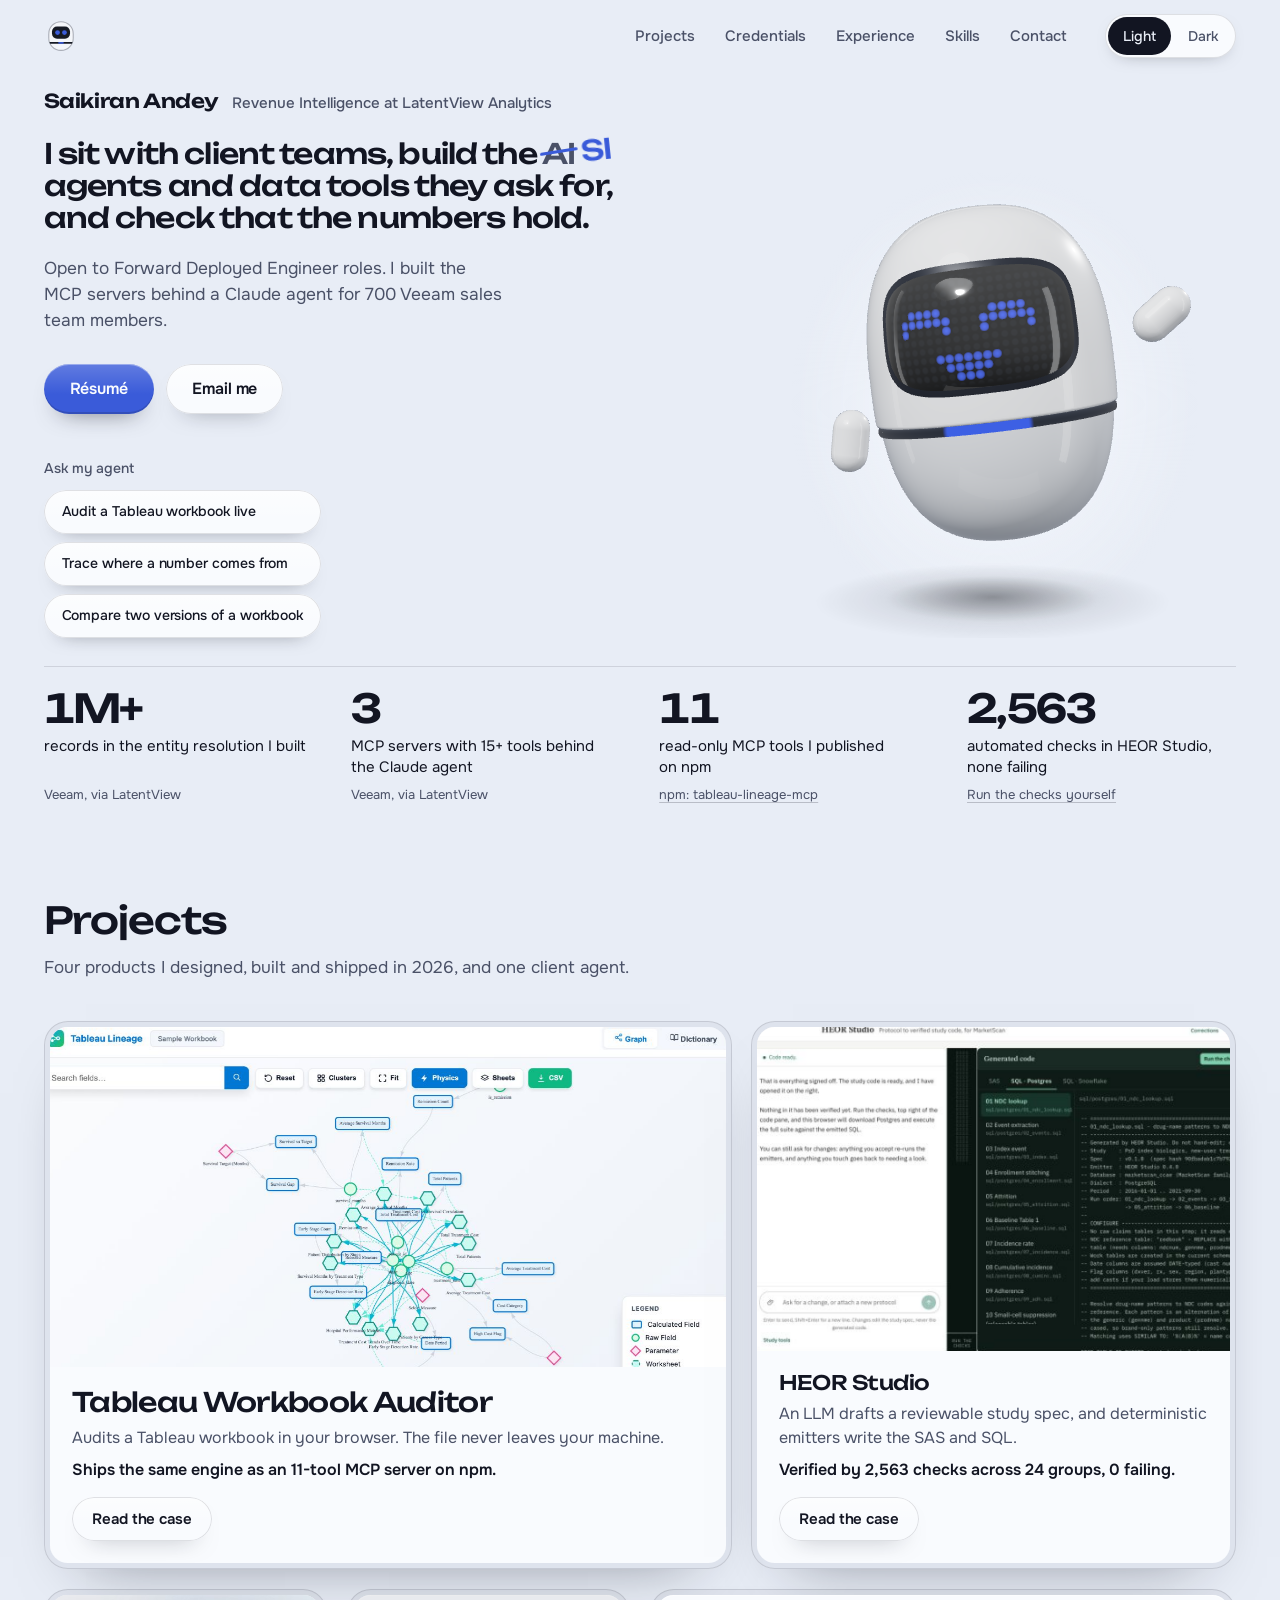
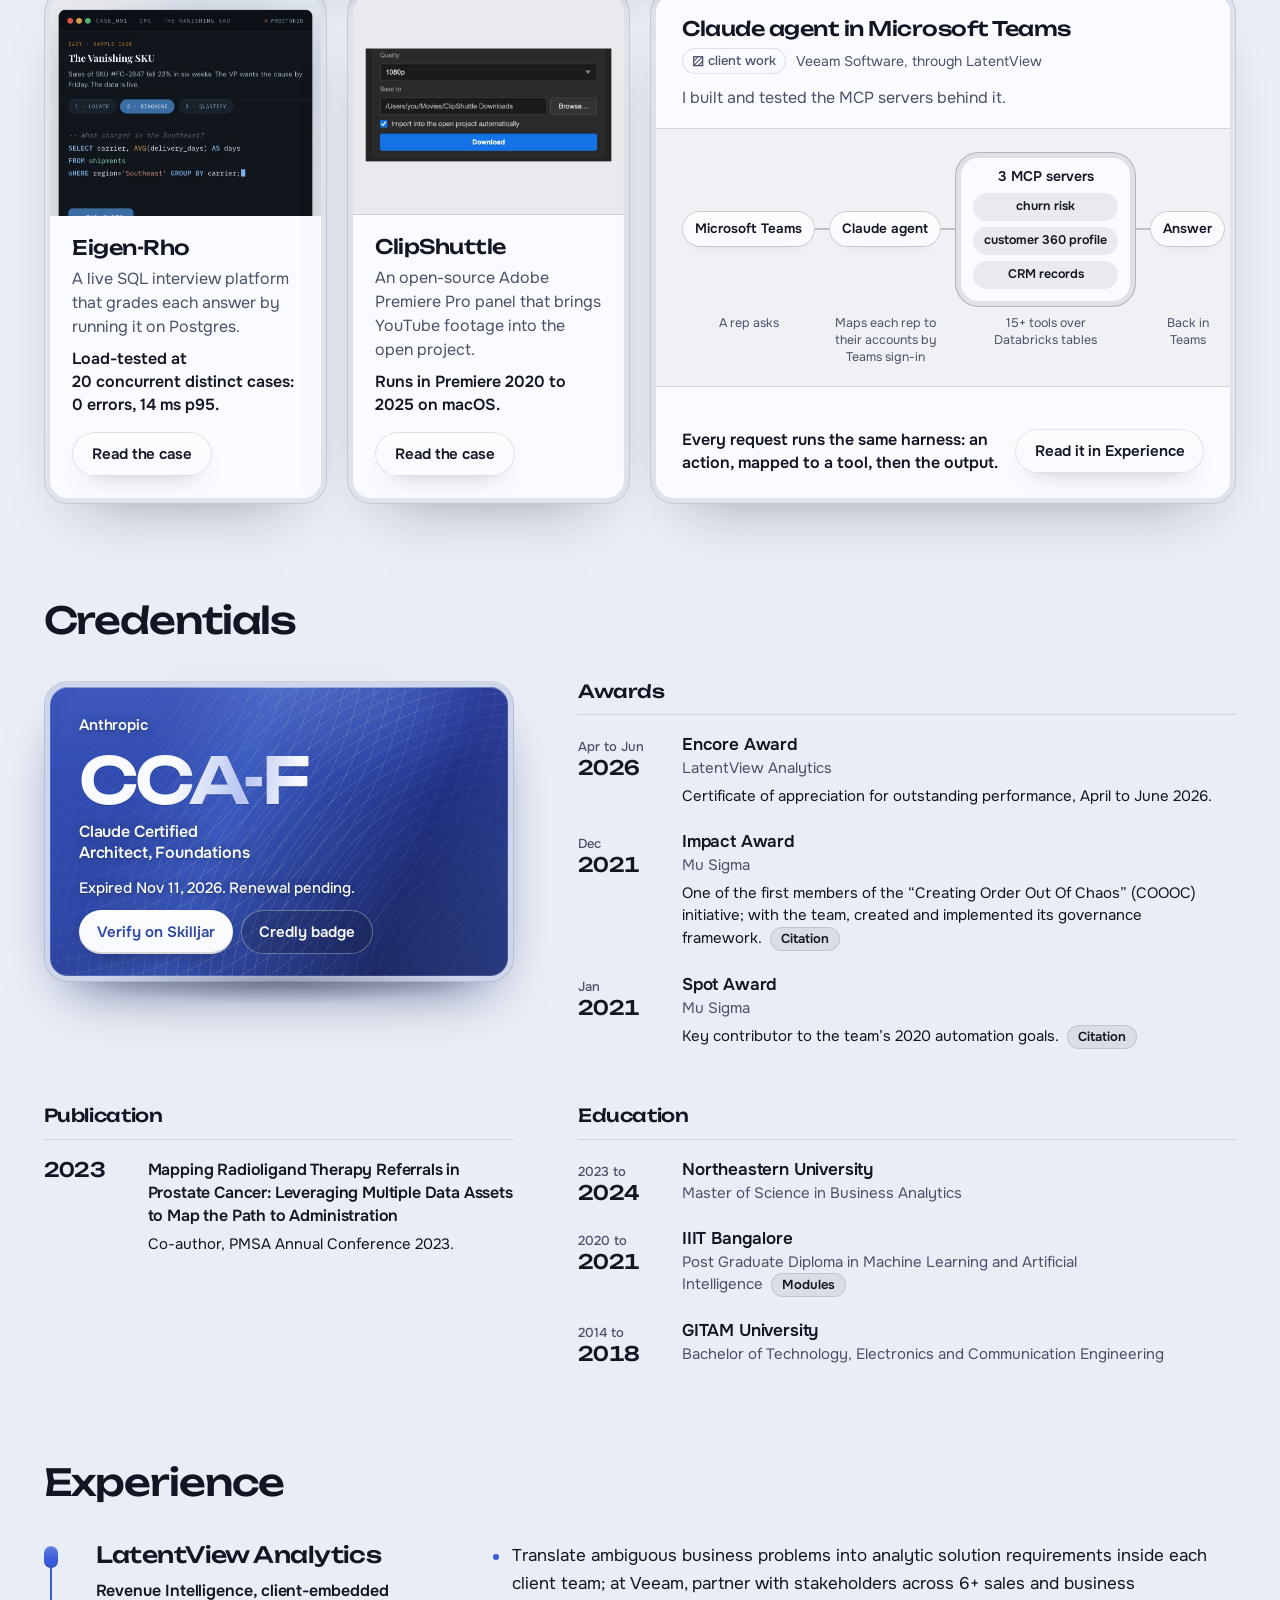
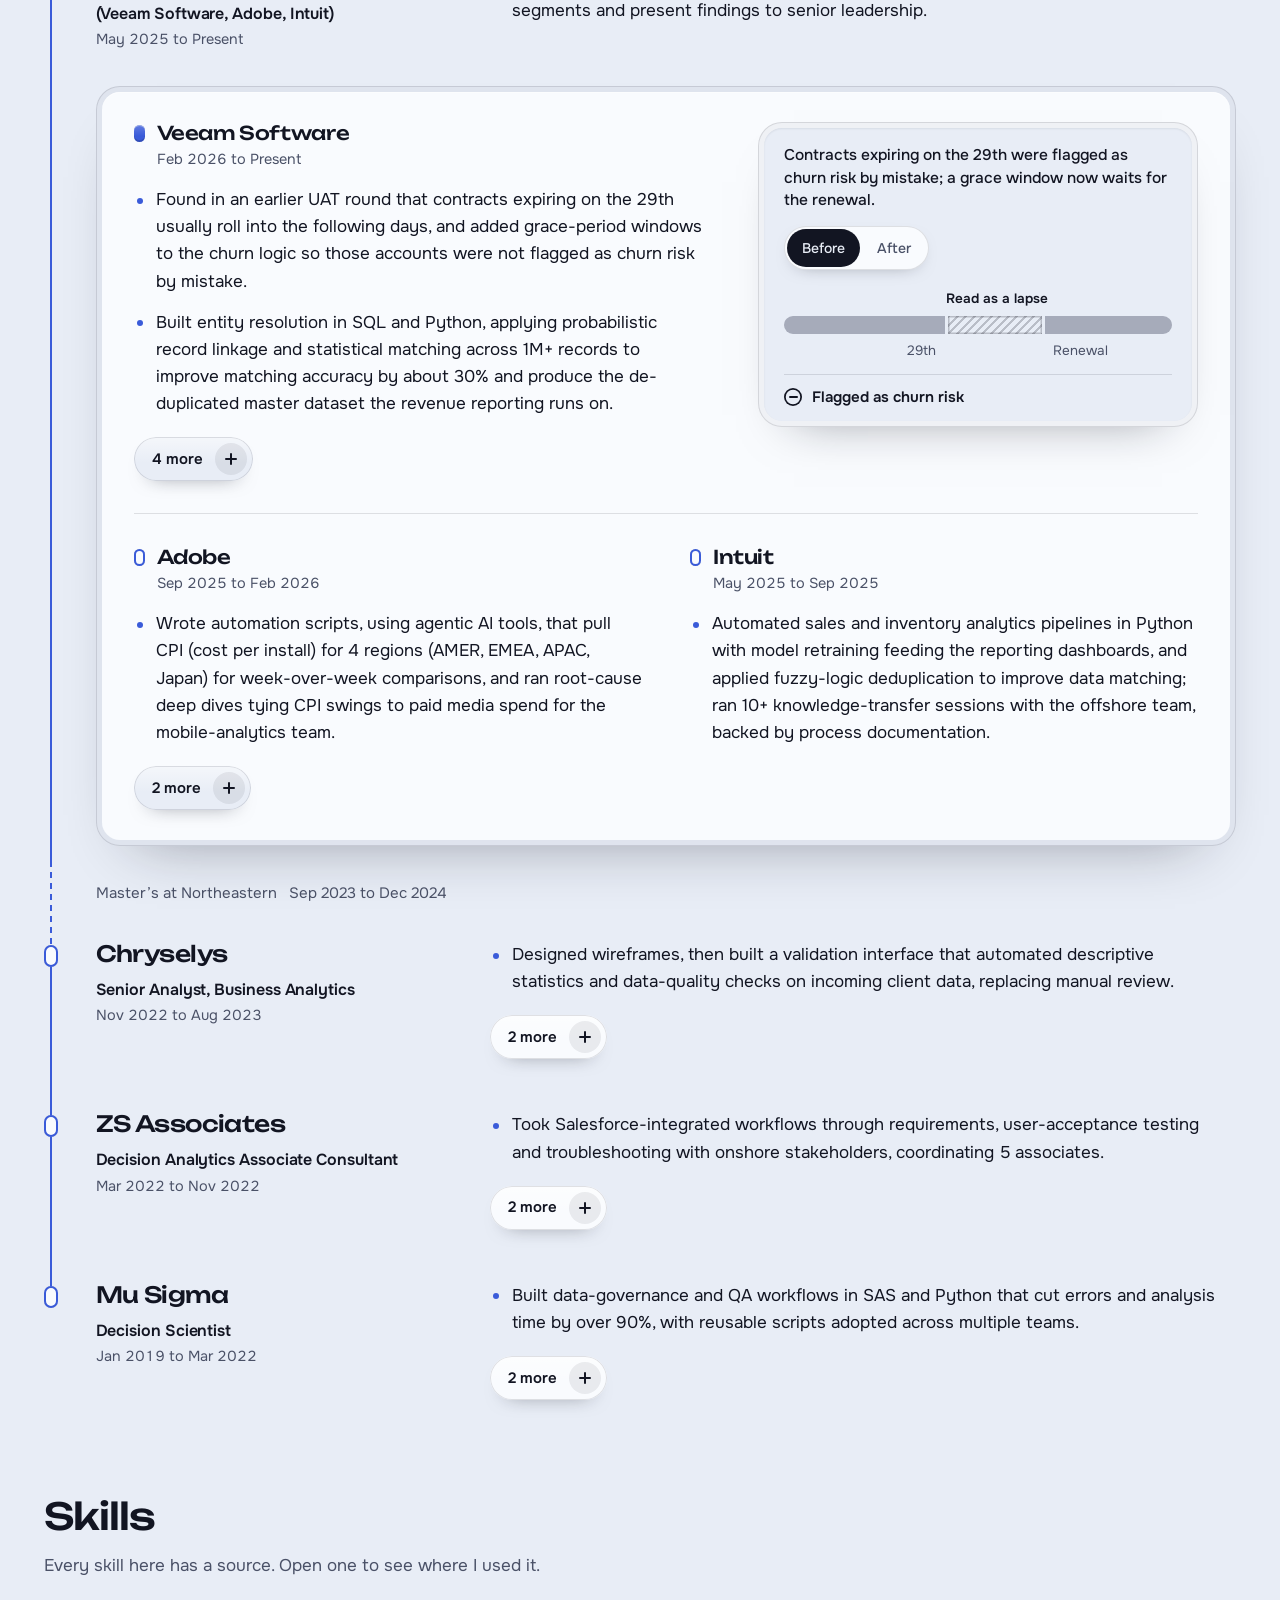
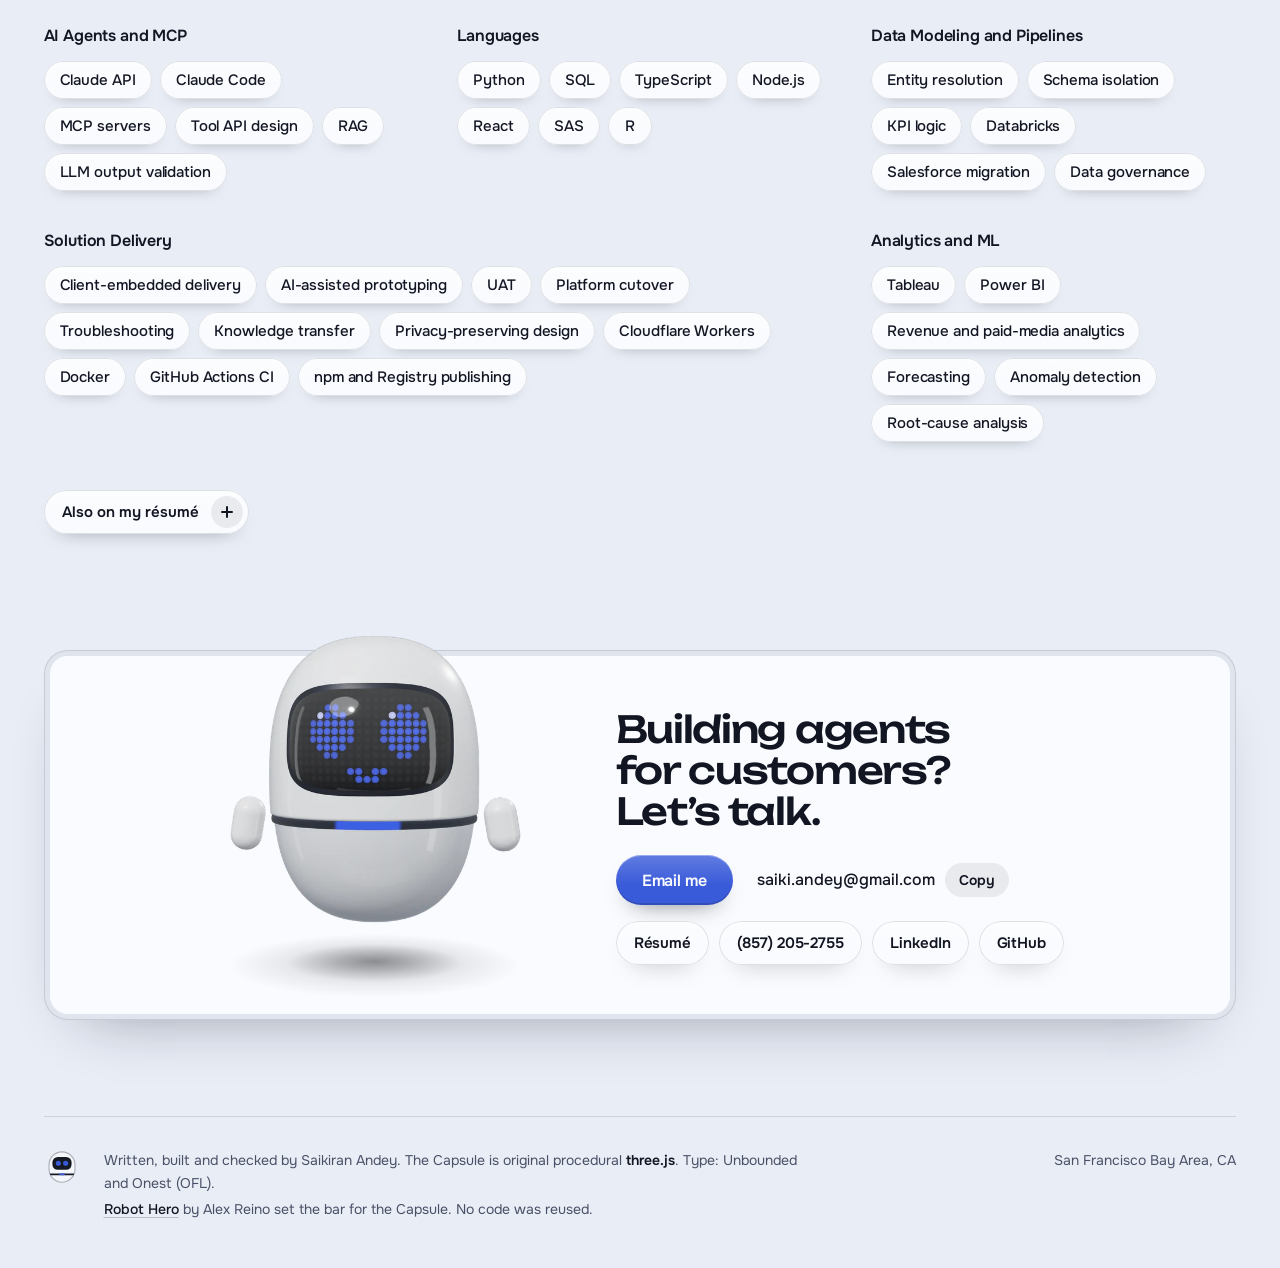
==== index.html @ f36b1443 "Deploy portfolio 3ce8d32 (2026-10-02)" ====
<!DOCTYPE html><html lang="en" class="unbounded_cd369f44-module__5a_szG__variable onest_e03890ac-module__gvdy2q__variable doto_bbd94be1-module__pPRh4W__variable"><head><meta charSet="utf-8"/><meta name="viewport" content="width=device-width, initial-scale=1, viewport-fit=cover"/><link rel="preload" href="/_next/static/media/onest_latin_wght_normal-s.p.0zctgtcp9xj58.woff2" as="font" crossorigin="" type="font/woff2"/><link rel="preload" href="/_next/static/media/unbounded_latin_wght_normal-s.p.1tz5lbfnvawi1.woff2" as="font" crossorigin="" type="font/woff2"/><link rel="stylesheet" href="/_next/static/chunks/30f2sexhwolg7.css" data-precedence="next"/><link rel="stylesheet" href="/_next/static/chunks/24o5rzvwj0q_m.css" data-precedence="next"/><link rel="stylesheet" href="/_next/static/chunks/1ryhi7m6snwzl.css" data-precedence="next"/><link rel="stylesheet" href="/_next/static/chunks/1kuhc7nits6pa.css" data-precedence="next"/><link rel="stylesheet" href="/_next/static/chunks/3nd7ze2gdg436.css" data-precedence="next"/><link rel="preload" as="script" fetchPriority="low" href="/_next/static/chunks/310vm2bl3xxpt.js"/><script src="/_next/static/chunks/19mx3mg6lkumu.js" async=""></script><script src="/_next/static/chunks/1rj7ns8rte9vc.js" async=""></script><script src="/_next/static/chunks/3bb0qu0wuhwr1.js" async=""></script><script src="/_next/static/chunks/turbopack-2e-a58cdyjr05.js" async=""></script><script src="/_next/static/chunks/3fntmmi971322.js" async=""></script><script src="/_next/static/chunks/091e23nr96bbo.js" async=""></script><script src="/_next/static/chunks/26xjcsd2vi5o0.js" async=""></script><script src="/_next/static/chunks/30dl73obvip67.js" async=""></script><meta name="next-size-adjust" content=""/><meta name="theme-color" content="#E8EDF6" media="(prefers-color-scheme: light)"/><meta name="theme-color" content="#0D1017" media="(prefers-color-scheme: dark)"/><meta name="color-scheme" content="light dark"/><title>Saikiran Andey</title><meta name="description" content="I sit with client teams, build the AI agents and data tools they ask for, and check that the numbers hold."/><meta property="og:title" content="Saikiran Andey"/><meta property="og:description" content="I sit with client teams, build the AI agents and data tools they ask for, and check that the numbers hold."/><meta property="og:url" content="https://saikiranandey.com/"/><meta property="og:type" content="website"/><meta name="twitter:card" content="summary"/><meta name="twitter:title" content="Saikiran Andey"/><meta name="twitter:description" content="I sit with client teams, build the AI agents and data tools they ask for, and check that the numbers hold."/><link rel="icon" href="/icon.svg?icon.30g9v0_mwdxfw.svg" sizes="any" type="image/svg+xml"/><script>(function(){var d=document.documentElement;d.setAttribute('data-js','');try{var t=localStorage.getItem('theme');if(t==='light'||t==='dark'){d.setAttribute('data-theme',t)}}catch(e){}})();</script><script src="/_next/static/chunks/0cz1d0mv5g_q7.js" noModule=""></script></head><body><div hidden=""><!--$--><!--/$--></div><a class="skip" href="#main">Skip to content</a><header class="topbar"><div class="topbar__inner wrap"><a href="#hero" class="topbar__name" aria-label="Saikiran Andey, back to the top"><svg class="capsule-mark" width="34" height="34" viewBox="0 0 32 32" aria-hidden="true" focusable="false"><rect class="capsule-mark__shell" x="4.5" y="2.5" width="23" height="27" rx="11.5"></rect><rect class="capsule-mark__glass" x="7.5" y="7" width="17" height="11.5" rx="4.75"></rect><circle class="capsule-mark__eye" cx="12.75" cy="12.75" r="2.25"></circle><circle class="capsule-mark__eye" cx="19.25" cy="12.75" r="2.25"></circle><path class="capsule-mark__seam" d="M5.2 21.75H26.8L26.3 23.25H5.7Z"></path><rect class="capsule-mark__eye" x="13.5" y="21.75" width="5" height="1.5"></rect></svg></a><nav class="topbar__nav" aria-label="Sections"><ul class="topbar__links" role="list"><li><a href="#projects" class="topbar__link">Projects</a></li><li><a href="#credentials" class="topbar__link">Credentials</a></li><li><a href="#experience" class="topbar__link">Experience</a></li><li><a href="#skills" class="topbar__link">Skills</a></li><li><a href="#contact" class="topbar__link">Contact</a></li></ul></nav><div class="theme-switch needs-js topbar__theme" role="group" aria-label="Colour theme"><button type="button" class="theme-switch__btn" aria-pressed="false">Light</button><button type="button" class="theme-switch__btn" aria-pressed="false">Dark</button></div><details class="menu"><summary class="menu__button">Menu<span class="menu__icon" aria-hidden="true"><span></span><span></span></span></summary><div class="menu__panel shell"><div class="menu__core core"><nav aria-label="Sections"><ul class="menu__list" role="list"><li><a href="#projects" class="menu__link">Projects</a></li><li><a href="#credentials" class="menu__link">Credentials</a></li><li><a href="#experience" class="menu__link">Experience</a></li><li><a href="#skills" class="menu__link">Skills</a></li><li><a href="#contact" class="menu__link">Contact</a></li></ul></nav><div class="theme-switch needs-js menu__theme" role="group" aria-label="Colour theme"><button type="button" class="theme-switch__btn" aria-pressed="false">Light</button><button type="button" class="theme-switch__btn" aria-pressed="false">Dark</button></div></div></div></details></div></header><main id="main" tabindex="-1"><section id="hero" class="hero" aria-labelledby="hero-title"><div class="hero__grid wrap"><div class="hero__text"><p class="hero__name"><span class="hero__who">Saikiran Andey</span> <span class="hero__role">Revenue Intelligence at LatentView Analytics</span></p><h1 id="hero-title" class="hero__h1">I sit with client teams, build the <span class="hero__fix"><del class="hero__fix-old">AI</del> <ins class="hero__fix-new">SI</ins></span> agents and data tools they ask for, and check that the numbers hold.</h1><p class="hero__sub">Open to Forward Deployed Engineer roles. <span class="hero__keep">I built</span> the MCP servers behind <span class="hero__keep">a Claude</span> agent for <span class="claim-module__yLOVoG__claim" data-claim="sum-rollout-700" data-tier="client">700 Veeam sales team members</span>.</p><div class="hero__ctas"><a class="btn btn-primary" href="/Saikiran_Andey_Resume.pdf">Résumé</a><a class="btn btn-secondary" href="mailto:saiki.andey@gmail.com">Email me</a></div></div><div class="ask needs-js"><p class="ask__label" id="ask-label">Ask my agent</p><div class="chips" role="group" aria-labelledby="ask-label"><button type="button" class="chip" data-ask="audit" data-nc="a question&#x27;s own words, not a sourced number" aria-controls="answer" aria-pressed="false">Audit a Tableau workbook live</button><button type="button" class="chip" data-ask="trace" data-nc="a question&#x27;s own words, not a sourced number" aria-controls="answer" aria-pressed="false">Trace where a number comes from</button><button type="button" class="chip" data-ask="diff" data-nc="a question&#x27;s own words, not a sourced number" aria-controls="answer" aria-pressed="false">Compare two versions of a workbook</button></div></div><section class="answer" id="answer" aria-labelledby="answer-q" aria-live="polite" aria-busy="false" hidden=""><div class="answer__shell"><div class="answer__core"><div class="answer__head"><p class="answer__q" id="answer-q" data-nc="the question as asked, not a sourced number"></p><button type="button" class="answer__close" aria-label="Close the answer">Close</button></div><ol class="answer__steps" role="list"></ol></div></div></section><div class="stage"><div class="stage__bot"><picture class="stage__poster"><source media="(max-width: 1023px) and (prefers-color-scheme: dark)" srcSet="/bot/capsule-dark-wide-520.webp 520w, /bot/capsule-dark-wide-1040.webp 1040w" sizes="(min-width: 1024px) 37vw, 92vw"/><source media="(max-width: 1023px)" srcSet="/bot/capsule-light-wide-520.webp 520w, /bot/capsule-light-wide-1040.webp 1040w" sizes="(min-width: 1024px) 37vw, 92vw"/><source media="(prefers-color-scheme: dark)" srcSet="/bot/capsule-dark-square-540.webp 540w, /bot/capsule-dark-square-1080.webp 1080w" sizes="(min-width: 1024px) 37vw, 92vw"/><img src="/bot/capsule-light-square-540.webp" srcSet="/bot/capsule-light-square-540.webp 540w, /bot/capsule-light-square-1080.webp 1080w" sizes="(min-width: 1024px) 37vw, 92vw" width="540" height="540" alt="" decoding="async" fetchPriority="high"/></picture><div class="stage__slot"></div><div class="stage__fallback" aria-hidden="true"><span></span><span></span></div></div></div></div><div class="wrap"><ul class="proof" role="list" aria-label="Sourced numbers"><li class="proof__item" data-proof="records"><p class="proof__num"><span class="claim-module__yLOVoG__claim" data-claim="lv-er-records" data-tier="client">1M+</span></p><p class="proof__label"><span>records in the entity resolution I built</span></p><p class="proof__src proof__src--note">Veeam, via LatentView</p></li><li class="proof__item" data-proof="servers"><p class="proof__num"><span class="claim-module__yLOVoG__claim" data-claim="lv-mcp-servers" data-tier="client">3</span></p><p class="proof__label"><span>MCP servers with </span><span class="claim-module__yLOVoG__claim" data-claim="lv-mcp-tools" data-tier="client">15+ tools</span><span> behind the Claude agent</span></p><p class="proof__src proof__src--note">Veeam, via LatentView</p></li><li class="proof__item" data-proof="npm"><p class="proof__num"><span class="claim-module__yLOVoG__claim" data-claim="proof-mcp-tools" data-tier="live">11</span></p><p class="proof__label"><span>read-only MCP tools I published on npm</span></p><a class="proof__src" href="https://www.npmjs.com/package/tableau-lineage-mcp" rel="noopener">npm: tableau-lineage-mcp</a></li><li class="proof__item" data-proof="checks"><p class="proof__num"><span class="claim-module__yLOVoG__claim" data-claim="proof-heor-checks" data-tier="build">2,563</span></p><p class="proof__label"><span>automated checks in HEOR Studio, none failing</span></p><a class="proof__src" href="https://heor-studio.andey-s.workers.dev" rel="noopener">Run the checks yourself</a></li></ul></div></section><section id="projects" class="section pj" aria-labelledby="projects-title"><div class="wrap"><div class="pj__head"><h2 id="projects-title" class="section-title">Projects</h2><p class="pj__lede"><span class="claim-module__yLOVoG__claim" data-claim="products-four-2026" data-tier="build">Four products I designed, built and shipped in 2026</span>, and one client agent.</p></div><div class="pj-grid" role="group" aria-label="Products and client work"><article class="pj-card shell pj-card--feature" data-tilt="true" data-slug="tableau-workbook-auditor" aria-labelledby="pj-name-tableau-workbook-auditor"><div class="pj-card__core core"><div class="pj-card__cover" data-shape="landscape" style="--focus-reveal:50% 100%"><picture><source media="(max-width: 767px)" srcSet="/covers/tableau-workbook-auditor-phone-1080.jpg" width="1080" height="360"/><img class="pj-card__img tilt-img" src="/covers/tableau-workbook-auditor-640.jpg" srcSet="/covers/tableau-workbook-auditor-640.jpg 640w, /covers/tableau-workbook-auditor-1280.jpg 1280w" sizes="(max-width: 767px) calc(100vw - 32px), (max-width: 1023px) calc(100vw - 64px), 760px" width="1280" height="734" alt="The lineage graph tableau-lineage.com draws for its sample workbook: parameters, calculated fields, raw fields and worksheets as linked nodes." loading="lazy" decoding="async"/></picture></div><div class="pj-card__body"><h3 id="pj-name-tableau-workbook-auditor" class="pj-card__name">Tableau Workbook Auditor</h3><p class="pj-card__what">Audits a Tableau workbook in your browser. The file never leaves your machine.</p><p class="pj-card__result">Ships the same engine as an <span class="claim-module__yLOVoG__claim" data-claim="tl-mcp-tool-server" data-tier="live"><span class="keep">11-tool</span> <!-- -->MCP<!-- --> <!-- -->server</span> on npm.</p><a class="btn btn-secondary pj-card__cta" href="/work/tableau-workbook-auditor/">Read the case<span class="sr-only">: <!-- -->Tableau Workbook Auditor</span></a></div></div></article><article class="pj-card shell" data-tilt="true" data-slug="heor-studio" aria-labelledby="pj-name-heor-studio"><div class="pj-card__core core"><div class="pj-card__cover" data-shape="landscape" style="--focus-rest:0% 0%;--focus-reveal:100% 0%"><picture><source media="(max-width: 767px)" srcSet="/covers/heor-studio-phone-1080.jpg" width="1080" height="360"/><img class="pj-card__img tilt-img" src="/covers/heor-studio-640.jpg" srcSet="/covers/heor-studio-640.jpg 640w, /covers/heor-studio-1280.jpg 1280w" sizes="(max-width: 767px) calc(100vw - 32px), (max-width: 1023px) 50vw, 540px" width="1280" height="747" alt="HEOR Studio after loading its demo study: the generated code pane, with tabs for the SAS and the SQL it wrote and the study’s files listed in order." loading="lazy" decoding="async"/></picture></div><div class="pj-card__body"><h3 id="pj-name-heor-studio" class="pj-card__name">HEOR Studio</h3><p class="pj-card__what">An LLM drafts a reviewable study spec, and deterministic emitters write the SAS and SQL.</p><p class="pj-card__result">Verified by <span class="claim-module__yLOVoG__claim" data-claim="heor-checks" data-tier="build"><span class="keep">2,563 checks</span> <!-- -->across<!-- --> <span class="keep">24 groups,</span> <span class="keep">0 failing</span></span>.</p><a class="btn btn-secondary pj-card__cta" href="/work/heor-studio/">Read the case<span class="sr-only">: <!-- -->HEOR Studio</span></a></div></div></article><article class="pj-card shell" data-tilt="true" data-slug="eigen-rho" aria-labelledby="pj-name-eigen-rho"><div class="pj-card__core core"><div class="pj-card__cover" data-shape="portrait" style="--focus-reveal:50% 100%"><picture><source media="(max-width: 767px)" srcSet="/covers/eigen-rho-phone-1080.jpg" width="1080" height="360"/><img class="pj-card__img tilt-img" src="/covers/eigen-rho-560.jpg" srcSet="/covers/eigen-rho-560.jpg 560w, /covers/eigen-rho-1120.jpg 1120w" sizes="(max-width: 767px) calc(100vw - 32px), (max-width: 1023px) 50vw, 540px" width="1120" height="1336" alt="The sample case console from eigen-rho.com: a dark SQL editor with the question for one step of a case called The Vanishing SKU and the query that answers it." loading="lazy" decoding="async"/></picture></div><div class="pj-card__body"><h3 id="pj-name-eigen-rho" class="pj-card__name">Eigen-Rho</h3><p class="pj-card__what">A live SQL interview platform that grades each answer by running it on Postgres.</p><p class="pj-card__result">Load-tested at <span class="claim-module__yLOVoG__claim" data-claim="er-load-cases" data-tier="owner"><span class="keep">20 concurrent</span> <!-- -->distinct<!-- --> <!-- -->cases</span>: <span class="claim-module__yLOVoG__claim" data-claim="er-errors" data-tier="owner"><span class="keep">0 errors</span></span>, <span class="claim-module__yLOVoG__claim" data-claim="er-p95" data-tier="owner"><span class="keep">14 ms p95</span></span>.</p><a class="btn btn-secondary pj-card__cta" href="/work/eigen-rho/">Read the case<span class="sr-only">: <!-- -->Eigen-Rho</span></a></div></div></article><article class="pj-card shell" data-tilt="true" data-slug="clipshuttle" aria-labelledby="pj-name-clipshuttle"><div class="pj-card__core core"><div class="pj-card__cover" data-shape="landscape" data-fit="contain"><picture><source media="(max-width: 767px)" srcSet="/covers/clipshuttle-phone-600.jpg" width="600" height="200"/><img class="pj-card__img tilt-img" src="/covers/clipshuttle-400.jpg" srcSet="/covers/clipshuttle-400.jpg 400w, /covers/clipshuttle-800.jpg 800w" sizes="(max-width: 767px) calc(100vw - 32px), (max-width: 1023px) 50vw, 540px" width="800" height="365" alt="The ClipShuttle panel’s download settings: a quality picker, the folder it saves to, the box that imports the clip into the open project, and the Download button." loading="lazy" decoding="async"/></picture></div><div class="pj-card__body"><h3 id="pj-name-clipshuttle" class="pj-card__name">ClipShuttle</h3><p class="pj-card__what">An open-source Adobe Premiere Pro panel that brings YouTube footage into the open project.</p><p class="pj-card__result">Runs in <span class="claim-module__yLOVoG__claim" data-claim="cs-premiere-range" data-tier="build">Premiere<!-- --> <span class="keep">2020 to</span> <!-- -->2025</span> on macOS.</p><a class="btn btn-secondary pj-card__cta" href="/work/clipshuttle/">Read the case<span class="sr-only">: <!-- -->ClipShuttle</span></a></div></div></article><article class="pj-card pj-card--agent shell" aria-labelledby="pj-name-agent" data-slug="client-agent"><div class="pj-card__core core pj-agent"><div class="pj-agent__head"><h3 id="pj-name-agent" class="pj-card__name">Claude agent in Microsoft Teams</h3><p class="pj-agent__client"><span class="claim-module__yLOVoG__glyph pj-agent__tier" data-tier="client"><svg class="claim-module__yLOVoG__glyphIcon" viewBox="0 0 12 12" aria-hidden="true" focusable="false"><rect x="1.7" y="1.7" width="8.6" height="8.6" fill="none" stroke="currentColor" stroke-width="1.3"></rect><path d="M1.7 6 6 1.7M1.7 10.3 10.3 1.7M6 10.3 10.3 6" fill="none" stroke="currentColor" stroke-width="1"></path></svg><span>client work</span></span><span>Veeam Software, through LatentView</span></p></div><p class="pj-card__what">I built and tested the MCP servers behind it.</p><div class="pj-agent__stage"><ol class="pj-flow" aria-label="How a question moves through the agent" role="list"><li class="pj-flow__stage" data-at="1" data-kind="node"><span class="pj-flow__node">Microsoft Teams</span><span class="pj-flow__note">A rep asks</span></li><li class="pj-flow__wire" data-at="2" data-kind="wire" aria-hidden="true"><i class="pj-flow__fill"></i></li><li class="pj-flow__stage" data-at="3" data-kind="node"><span class="pj-flow__node">Claude agent</span><span class="pj-flow__note">Maps each rep to their accounts by Teams sign-in</span></li><li class="pj-flow__wire" data-at="4" data-kind="wire" aria-hidden="true"><i class="pj-flow__fill"></i></li><li class="pj-flow__stage pj-flow__stage--group" data-at="5" data-kind="group"><span class="pj-flow__group"><span class="pj-flow__group-core"><span class="pj-flow__group-title"><span class="claim-module__yLOVoG__claim" data-claim="lv-mcp-servers" data-tier="client">3 MCP servers</span></span><span class="pj-flow__servers" role="list"><span class="pj-flow__server" role="listitem">churn risk</span><span class="pj-flow__server" role="listitem" data-nc="product name">customer 360 profile</span><span class="pj-flow__server" role="listitem">CRM records</span></span></span></span><span class="pj-flow__note"><span class="claim-module__yLOVoG__claim" data-claim="lv-mcp-tools" data-tier="client">15+ tools</span> over Databricks tables</span></li><li class="pj-flow__wire" data-at="6" data-kind="wire" aria-hidden="true"><i class="pj-flow__fill"></i></li><li class="pj-flow__stage" data-at="7" data-kind="node"><span class="pj-flow__node pj-flow__node--answer"><span class="pj-flow__tick" aria-hidden="true"></span>Answer</span><span class="pj-flow__note">Back in Teams</span></li></ol></div><div class="pj-agent__foot"><p class="pj-card__result pj-agent__harness">Every request runs the same harness: an action, mapped to a tool, then the output.</p><a class="btn btn-secondary pj-agent__more" href="#experience-veeam">Read it in Experience</a></div></div></article></div></div></section><section id="credentials" class="section cred" aria-labelledby="credentials-title"><div class="wrap"><h2 id="credentials-title" class="section-title">Credentials</h2><div class="cred__grid"><article class="cca" aria-labelledby="credentials-ccaf"><div class="cca__tilt"><div class="cca__shell"><div class="cca__card"><span class="cca__foil" aria-hidden="true"></span><span class="cca__grating" aria-hidden="true"></span><span class="cca__glare" aria-hidden="true"></span><div class="cca__top"><p class="cca__issuer">Anthropic</p></div><h3 id="credentials-ccaf" class="cca__title"><span class="cca__acronym">CCA-F</span><span class="cca__name">Claude Certified Architect, Foundations</span></h3><div class="cca__foot"><p class="cca__valid"><span class="claim-module__yLOVoG__claim" data-claim="ccaf-valid" data-tier="live">Valid until Nov 11, 2026</span></p><div class="cca__links"><a class="cca__btn cca__btn--solid" href="https://verify.skilljar.com/c/k349stsp9ezx" target="_blank" rel="noopener noreferrer">Verify on Skilljar<span class="sr-only"> <!-- -->(opens in a new tab)</span></a><a class="cca__btn" href="https://www.credly.com/badges/5adef59b-6dd3-4dc1-bec7-ad98278b2824" target="_blank" rel="noopener noreferrer">Credly badge<span class="sr-only"> <!-- -->(opens in a new tab)</span></a></div></div></div></div></div></article><div class="cred-group" role="group" aria-labelledby="credentials-awards" data-group="awards"><h3 id="credentials-awards" class="cred-group__title">Awards</h3><ul role="list" class="cred-list"><li class="cred-row" data-kind="award"><p class="cred-when"><span class="cred-when__in" data-nc="years, from the dates in content/certifications.ts"><span class="cred-when__sub">Apr to Jun</span> <span class="cred-when__year">2026</span></span></p><div class="cred-row__body"><h4 class="cred-row__title">Encore Award</h4><p class="cred-row__by">LatentView Analytics</p><p class="cred-row__line">Certificate of appreciation for outstanding performance, <span class="claim-module__yLOVoG__claim" data-claim="encore-period" data-tier="owner">April to June 2026</span>.</p></div></li><li class="cred-row" data-kind="award"><p class="cred-when"><span class="claim-module__yLOVoG__claim cred-when__in" data-claim="impact-month" data-tier="owner"><span class="cred-when__sub">Dec</span> <span class="cred-when__year">2021</span></span></p><div class="cred-row__body"><h4 class="cred-row__title">Impact Award</h4><p class="cred-row__by">Mu Sigma</p><p class="cred-row__line">One of the first members of the “Creating Order Out Of Chaos” (COOOC) initiative; with the team, created and implemented its governance framework.<!-- --> <button type="button" class="cred-more" popoverTarget="credentials-more-impact" aria-label="Citation for the Impact Award"><span class="cred-more__label">Citation</span></button></p><dialog id="credentials-more-impact" popover="auto" class="cred-pop" aria-labelledby="credentials-more-impact-title"><div class="cred-pop__head"><p id="credentials-more-impact-title" class="cred-pop__title">Impact Award</p><button type="button" class="cred-pop__close" popoverTarget="credentials-more-impact" popoverTargetAction="hide">Close</button></div><p class="cred-pop__text">The certificate reads: “As one of the first team members of COOOC, he has collaborated with his team members to create and implement the framework for Governance.”</p><p class="cred-pop__text">The expansion of COOOC comes from my own records; the certificate uses the acronym.</p></dialog></div></li><li class="cred-row" data-kind="award"><p class="cred-when"><span class="claim-module__yLOVoG__claim cred-when__in" data-claim="spot-month" data-tier="owner"><span class="cred-when__sub">Jan</span> <span class="cred-when__year">2021</span></span></p><div class="cred-row__body"><h4 class="cred-row__title">Spot Award</h4><p class="cred-row__by">Mu Sigma</p><p class="cred-row__line">Key contributor to the team’s <span class="claim-module__yLOVoG__claim" data-claim="spot-2020" data-tier="owner">2020 automation goals</span>.<!-- --> <button type="button" class="cred-more" popoverTarget="credentials-more-spot" aria-label="Citation for the Spot Award"><span class="cred-more__label">Citation</span></button></p><dialog id="credentials-more-spot" popover="auto" class="cred-pop" aria-labelledby="credentials-more-spot-title"><div class="cred-pop__head"><p id="credentials-more-spot-title" class="cred-pop__title">Spot Award</p><button type="button" class="cred-pop__close" popoverTarget="credentials-more-spot" popoverTargetAction="hide">Close</button></div><p class="cred-pop__text">The certificate reads: “Sai Kiran has been a key contributor to our <span data-nc="name">2020</span> automation goals. He has played an effective role in understanding problem statements and creating solutions for the same.”</p></dialog></div></li></ul></div><div class="cred-group" role="group" aria-labelledby="credentials-education" data-group="education"><h3 id="credentials-education" class="cred-group__title">Education</h3><ul role="list" class="cred-list"><li class="cred-row" data-kind="education"><p class="cred-when"><span class="cred-when__in" data-nc="years, from the dates in content/certifications.ts"><span class="cred-when__sub">2023 to</span> <span class="cred-when__year">2024</span></span></p><div class="cred-row__body"><h4 class="cred-row__title">Northeastern University</h4><p class="cred-row__by">Master of Science in Business Analytics</p></div></li><li class="cred-row" data-kind="education"><p class="cred-when"><span class="cred-when__in" data-nc="years, from the dates in content/certifications.ts"><span class="cred-when__sub">2020 to</span> <span class="cred-when__year">2021</span></span></p><div class="cred-row__body"><h4 class="cred-row__title">IIIT Bangalore</h4><p class="cred-row__by">Post Graduate Diploma in Machine Learning and Artificial Intelligence<!-- --> <button type="button" class="cred-more" popoverTarget="credentials-more-iiitb" aria-label="Modules on the IIIT Bangalore certificate"><span class="cred-more__label">Modules</span></button></p><dialog id="credentials-more-iiitb" popover="auto" class="cred-pop" aria-labelledby="credentials-more-iiitb-title"><div class="cred-pop__head"><p id="credentials-more-iiitb-title" class="cred-pop__title">IIIT Bangalore</p><button type="button" class="cred-pop__close" popoverTarget="credentials-more-iiitb" popoverTargetAction="hide">Close</button></div><p class="cred-pop__text">Taken alongside my years at Mu Sigma. The modules below are printed on the certificate.</p><ul role="list" class="cred-pop__list"><li>Statistics Essentials</li><li><span data-nc="module name, as printed on the certificate">ML-1</span></li><li><span data-nc="module name, as printed on the certificate">ML-2</span></li><li>NLP</li><li>Deep Learning and Neural Networks</li><li>Reinforcement Learning</li><li>Deployment and Capstone</li></ul></dialog></div></li><li class="cred-row" data-kind="education"><p class="cred-when"><span class="cred-when__in" data-nc="years, from the dates in content/certifications.ts"><span class="cred-when__sub">2014 to</span> <span class="cred-when__year">2018</span></span></p><div class="cred-row__body"><h4 class="cred-row__title">GITAM University</h4><p class="cred-row__by">Bachelor of Technology, Electronics and Communication Engineering</p></div></li></ul></div><div class="cred-group" role="group" aria-labelledby="credentials-publication" data-group="publication"><h3 id="credentials-publication" class="cred-group__title">Publication</h3><ul role="list" class="cred-list"><li class="cred-row" data-kind="publication"><p class="cred-when"><span class="cred-when__in" data-nc="a year, from content/certifications.ts"><span class="cred-when__year">2023</span></span></p><div class="cred-row__body"><h4 class="cred-row__title">Mapping Radioligand Therapy Referrals in Prostate Cancer: Leveraging Multiple Data Assets to Map the Path to Administration</h4><p class="cred-row__line">Co-author, <span class="claim-module__yLOVoG__claim" data-claim="chr-pmsa-2023" data-tier="owner">PMSA Annual Conference 2023</span>.</p></div></li></ul></div></div></div></section><section id="experience" class="section xp" aria-labelledby="experience-title"><div class="wrap"><h2 id="experience-title" class="section-title xp-title">Experience</h2><ol class="xp-list" role="list"><li id="experience-latentview" class="xp-stop xp-stop--employer xp-stop--now" data-xp-stop=""><span class="xp-seg" aria-hidden="true"></span><span class="xp-node" data-xp-mark="" aria-hidden="true"></span><article class="xp-entry" aria-labelledby="xp-h-latentview"><header class="xp-meta"><h3 id="xp-h-latentview" class="xp-org">LatentView Analytics</h3><p class="xp-role">Revenue Intelligence, client-embedded (Veeam Software, Adobe, Intuit)</p><p class="xp-when"><time dateTime="2025-05">May 2025</time> to <!-- -->Present</p></header><div class="xp-body"><ul class="xp-points" role="list"><li id="xp-point-latentview-1" data-resume="latentview-1">Translate ambiguous business problems into analytic solution requirements inside each client team; at Veeam, partner with stakeholders across <span class="claim-module__yLOVoG__claim" data-claim="lv-segments" data-tier="client">6+ sales and business segments</span> and present findings to senior leadership.</li></ul></div><div class="xp-clients shell"><ol class="xp-clients__list core" role="list" aria-label="Client teams through LatentView"><li id="experience-veeam" class="xp-client xp-client--veeam xp-client--now xp-client--replay"><article class="xp-client__entry" aria-labelledby="xp-h-veeam"><header class="xp-client__head"><span class="xp-mark" data-xp-mark="" aria-hidden="true"></span><h4 id="xp-h-veeam" class="xp-client__name">Veeam Software</h4><p class="xp-when"><time dateTime="2026-02">Feb 2026</time> to <!-- -->Present</p></header><ul class="xp-points xp-client__points" role="list"><li id="xp-point-veeam-2" data-resume="veeam-2">Found in an earlier UAT round that contracts expiring on the <span class="claim-module__yLOVoG__claim" data-claim="grace-29th" data-tier="client">29th</span> usually roll into the following days, and added grace-period windows to the churn logic so those accounts were not flagged as churn risk by mistake.</li><li id="xp-point-veeam-3" data-resume="veeam-3">Built entity resolution in SQL and Python, applying probabilistic record linkage and statistical matching across <span class="claim-module__yLOVoG__claim" data-claim="lv-er-records" data-tier="client">1M+ records</span> to improve matching accuracy by <span class="claim-module__yLOVoG__claim" data-claim="lv-er-accuracy" data-tier="client">about 30%</span> and produce the de-duplicated master dataset the revenue reporting runs on.</li></ul><figure class="xp-replay" data-state="auto" aria-labelledby="xp-grace-say" aria-describedby="xp-point-veeam-2"><div class="xp-replay__shell shell"><div class="xp-replay__core core"><p id="xp-grace-say" class="xp-say">Contracts expiring on the <span class="claim-module__yLOVoG__claim" data-claim="grace-29th" data-tier="client">29th</span> were flagged as churn risk by mistake; a grace window now waits for the renewal.</p><div class="xp-toggle needs-js" role="group" aria-label="Show the churn logic before or after the fix"><button type="button" class="xp-toggle__btn" aria-pressed="false">Before</button><button type="button" class="xp-toggle__btn" aria-pressed="true">After</button></div><div class="xp-gw"><div class="xp-gw__bar" aria-hidden="true"><span class="xp-gw__seg xp-gw__seg--term"></span><span class="xp-gw__gap"><span class="xp-gw__grace"></span></span><span class="xp-gw__seg xp-gw__seg--renew"></span></div><p class="xp-gw__label xp-gw__label--term"><span class="claim-module__yLOVoG__claim" data-claim="grace-29th" data-tier="client">29th</span></p><p class="xp-gw__label xp-gw__label--gap"><span class="xp-gw__state xp-gw__state--before needs-js">Read as a lapse</span><span class="xp-gw__state xp-gw__state--after">Grace window</span></p><p class="xp-gw__label xp-gw__label--renew">Renewal</p></div><p class="xp-verdict"><span class="xp-gw__state xp-gw__state--before xp-verdict__text needs-js"><span class="xp-verdict__icon xp-verdict__icon--flag" aria-hidden="true"></span>Flagged as churn risk</span><span class="xp-gw__state xp-gw__state--after xp-verdict__text"><span class="xp-verdict__icon xp-verdict__icon--clear" aria-hidden="true"></span>Not flagged</span></p></div></div><span class="sr-only" aria-live="polite"></span></figure><details class="xp-more"><summary class="xp-more__toggle"><span class="xp-more__closed"><span data-computed="count of the other resume points">4</span> more</span><span class="xp-more__open">Show fewer</span><span class="xp-more__icon" aria-hidden="true"></span></summary><div class="xp-more__body"><ul class="xp-points" role="list"><li id="xp-point-veeam-1" data-resume="veeam-1">Built and tested <span class="claim-module__yLOVoG__claim" data-claim="lv-mcp-servers" data-tier="client">3 MCP servers</span> (churn risk, <span data-nc="name">customer 360 profile</span>, CRM records from Salesforce-sourced tables in Databricks) with <span class="claim-module__yLOVoG__claim" data-claim="lv-mcp-tools" data-tier="client">15+ tools</span> behind a Claude agent in Microsoft Teams that maps each rep to their own accounts through their Teams sign-in; passed final UAT with <span class="claim-module__yLOVoG__claim" data-claim="lv-uat-zero" data-tier="client">zero errors</span> ahead of an <span class="claim-module__yLOVoG__claim" data-claim="agent-rollout-month" data-tier="client">October 2026</span> rollout to <span class="claim-module__yLOVoG__claim" data-claim="lv-rollout-700" data-tier="client">700 sales team members</span>.</li><li id="xp-point-veeam-4" data-resume="veeam-4">Migrated the revenue reporting data architecture from legacy to next-generation Salesforce, re-engineering the KPI logic and reconciling each KPI against its legacy definition while rebuilding <span class="claim-module__yLOVoG__claim" data-claim="lv-dashboards" data-tier="client">15+ Tableau dashboards</span> the global sales organization uses daily, with no disruption to business-critical KPIs through the cutover.</li><li id="xp-point-veeam-5" data-resume="veeam-5">Built the Databricks pipelines (ingestion, transformation, delivery) that feed the revenue dashboards and forecasting models, processing <span class="claim-module__yLOVoG__claim" data-claim="lv-pipeline-records" data-tier="client">2M+ records</span> at <span class="claim-module__yLOVoG__claim" data-claim="lv-refresh" data-tier="client">99%+ refresh reliability</span>.</li><li id="xp-point-veeam-6" data-resume="veeam-6">Embedded revenue forecasting and anomaly detection, plus natural-language querying and automated insight summaries with fallback handling for low-confidence outputs, in the reporting; together they cut stakeholder analysis and meeting-prep time by <span class="claim-module__yLOVoG__claim" data-claim="lv-hours-week" data-tier="client">about 10 hours per week</span>.</li></ul><div class="xp-words"><p class="xp-words__head">In my words</p><p class="xp-words__text">Before the agent, reps looked up churn risk in a Tableau dashboard. The agent turns that lookup into a question in Microsoft Teams. I built the MCP servers behind it, reading tables in Databricks, and a rep’s Teams sign-in maps them to their own accounts, so the agent answers only about accounts they own. Every request runs the same harness: an action, mapped to a tool, then the output. I built the servers, tested them, and got them delivered.</p><p class="xp-words__text">When reporting moved to next-generation Salesforce, I rebuilt the dashboards one at a time and reconciled every KPI against its legacy definition through the cutover. The whole global sales division reads these dashboards daily for its updates, so the bar was that nobody lost a number during the move.</p><p class="xp-words__text">A dashboard is only as trustworthy as the pipeline under it. A failed refresh puts a wrong number in front of an executive.</p></div></div></details></article></li><li id="experience-adobe" class="xp-client xp-client--adobe"><article class="xp-client__entry" aria-labelledby="xp-h-adobe"><header class="xp-client__head"><span class="xp-mark" data-xp-mark="" aria-hidden="true"></span><h4 id="xp-h-adobe" class="xp-client__name">Adobe</h4><p class="xp-when"><time dateTime="2025-09">Sep 2025</time> to <time dateTime="2026-02">Feb 2026</time></p></header><ul class="xp-points xp-client__points" role="list"><li id="xp-point-adobe-1" data-resume="adobe-1">Wrote automation scripts, using agentic AI tools, that pull CPI (cost per install) for <span class="claim-module__yLOVoG__claim" data-claim="lv-regions" data-tier="client">4 regions</span> (AMER, EMEA, APAC, Japan) for week-over-week comparisons, and ran root-cause deep dives tying CPI swings to paid media spend for the mobile-analytics team.</li></ul><details class="xp-more"><summary class="xp-more__toggle"><span class="xp-more__closed"><span data-computed="count of the other resume points">2</span> more</span><span class="xp-more__open">Show fewer</span><span class="xp-more__icon" aria-hidden="true"></span></summary><div class="xp-more__body"><ul class="xp-points" role="list"><li id="xp-point-adobe-2" data-resume="adobe-2">Built Power BI dashboards for MAU and CPI analysis with the mobile-analytics and lifecycle-marketing teams.</li><li id="xp-point-adobe-3" data-resume="adobe-3">Built an early dormancy detection model that Lifecycle Marketing used to prioritize retention interventions.</li></ul><div class="xp-words"><p class="xp-words__head">In my words</p><p class="xp-words__text">I worked inside Adobe’s mobile-analytics team on paid-media measurement. Every week my scripts pulled cost per install for each of the <span class="claim-module__yLOVoG__claim" data-claim="lv-regions" data-tier="client">4 regions</span>, compared it with the week before, and when it moved I dug into why, so marketing could see how its paid media spend was being used.</p></div></div></details></article></li><li id="experience-intuit" class="xp-client xp-client--intuit"><article class="xp-client__entry" aria-labelledby="xp-h-intuit"><header class="xp-client__head"><span class="xp-mark" data-xp-mark="" aria-hidden="true"></span><h4 id="xp-h-intuit" class="xp-client__name">Intuit</h4><p class="xp-when"><time dateTime="2025-05">May 2025</time> to <time dateTime="2025-09">Sep 2025</time></p></header><ul class="xp-points xp-client__points" role="list"><li id="xp-point-intuit-1" data-resume="intuit-1">Automated sales and inventory analytics pipelines in Python with model retraining feeding the reporting dashboards, and applied fuzzy-logic deduplication to improve data matching; ran <span class="claim-module__yLOVoG__claim" data-claim="lv-kt-sessions" data-tier="client">10+ knowledge-transfer sessions</span> with the offshore team, backed by process documentation.</li></ul></article></li></ol></div></article></li><li class="xp-stop xp-stop--gap" data-xp-stop=""><span class="xp-seg" aria-hidden="true"></span><span class="xp-node xp-node--gap" data-xp-mark="" aria-hidden="true"></span><div class="xp-gap"><p class="xp-gap__what">Master’s at <!-- -->Northeastern</p><p class="xp-when"><time dateTime="2023-09">Sep 2023</time> to <time dateTime="2024-12">Dec 2024</time></p></div></li><li id="experience-chryselys" class="xp-stop xp-stop--employer" data-xp-stop=""><span class="xp-seg" aria-hidden="true"></span><span class="xp-node" data-xp-mark="" aria-hidden="true"></span><article class="xp-entry" aria-labelledby="xp-h-chryselys"><header class="xp-meta"><h3 id="xp-h-chryselys" class="xp-org">Chryselys</h3><p class="xp-role">Senior Analyst, Business Analytics</p><p class="xp-when"><time dateTime="2022-11">Nov 2022</time> to <time dateTime="2023-08">Aug 2023</time></p></header><div class="xp-body"><ul class="xp-points" role="list"><li id="xp-point-chryselys-2" data-resume="chryselys-2">Designed wireframes, then built a validation interface that automated descriptive statistics and data-quality checks on incoming client data, replacing manual review.</li></ul><details class="xp-more"><summary class="xp-more__toggle"><span class="xp-more__closed"><span data-computed="count of the other resume points">2</span> more</span><span class="xp-more__open">Show fewer</span><span class="xp-more__icon" aria-hidden="true"></span></summary><div class="xp-more__body"><ul class="xp-points" role="list"><li id="xp-point-chryselys-1" data-resume="chryselys-1">Built provider identity resolution to NPI records for Prostate Radioligand Therapy providers and organizations, closing IQVIA data gaps with web scraping and fuzzy-logic matching and raising NPI mapping accuracy by <span class="claim-module__yLOVoG__claim" data-claim="chr-npi-60" data-tier="owner">60%</span>.</li><li id="xp-point-chryselys-3" data-resume="chryselys-3">Built a patient-journey process tracing <span class="claim-module__yLOVoG__claim" data-claim="chr-encounters" data-tier="owner">10 key encounters</span> around each therapy administration date across integrated client and IQVIA data, and co-authored the patient-journey paper presented at the <span class="claim-module__yLOVoG__claim" data-claim="chr-pmsa-2023" data-tier="owner">PMSA Annual Conference 2023</span>.</li></ul><div class="xp-words"><p class="xp-words__head">In my words</p><p class="xp-words__text">For the patient journey I traced the <span class="claim-module__yLOVoG__claim" data-claim="chr-encounters" data-tier="owner">10 key encounters</span> around each therapy administration date, before and after it, across the client’s data and IQVIA’s. I also presented weekly readouts on patient trends, therapy adoption and provider networks.</p></div></div></details></div></article></li><li id="experience-zs" class="xp-stop xp-stop--employer" data-xp-stop=""><span class="xp-seg" aria-hidden="true"></span><span class="xp-node" data-xp-mark="" aria-hidden="true"></span><article class="xp-entry" aria-labelledby="xp-h-zs"><header class="xp-meta"><h3 id="xp-h-zs" class="xp-org">ZS Associates</h3><p class="xp-role">Decision Analytics Associate Consultant</p><p class="xp-when"><time dateTime="2022-03">Mar 2022</time> to <time dateTime="2022-11">Nov 2022</time></p></header><div class="xp-body"><ul class="xp-points" role="list"><li id="xp-point-zs-2" data-resume="zs-2">Took Salesforce-integrated workflows through requirements, user-acceptance testing and troubleshooting with onshore stakeholders, coordinating <span class="claim-module__yLOVoG__claim" data-claim="zs-associates" data-tier="owner">5 associates</span>.</li></ul><details class="xp-more"><summary class="xp-more__toggle"><span class="xp-more__closed"><span data-computed="count of the other resume points">2</span> more</span><span class="xp-more__open">Show fewer</span><span class="xp-more__icon" aria-hidden="true"></span></summary><div class="xp-more__body"><ul class="xp-points" role="list"><li id="xp-point-zs-1" data-resume="zs-1">Set up Salesforce data-governance processes after a gap analysis with business stakeholders, with Python/VBA automation that eliminated manual data-entry errors and saved <span class="claim-module__yLOVoG__claim" data-claim="zs-hours" data-tier="owner">about 12 hours per associate weekly</span>.</li><li id="xp-point-zs-3" data-resume="zs-3">Streamlined commercial data aggregation for Key Opinion Leader (KOL) targeting, contributing to a <span class="claim-module__yLOVoG__claim" data-claim="zs-increase" data-tier="owner">15% increase</span> in targeted prescriptions in <span class="claim-module__yLOVoG__claim" data-claim="zs-q2-2022" data-tier="owner">Q2 2022</span>.</li></ul></div></details></div></article></li><li id="experience-musigma" class="xp-stop xp-stop--employer" data-xp-stop="" data-last=""><span class="xp-node" data-xp-mark="" aria-hidden="true"></span><article class="xp-entry" aria-labelledby="xp-h-musigma"><header class="xp-meta"><h3 id="xp-h-musigma" class="xp-org">Mu Sigma</h3><p class="xp-role">Decision Scientist</p><p class="xp-when"><time dateTime="2019-01">Jan 2019</time> to <time dateTime="2022-03">Mar 2022</time></p></header><div class="xp-body"><ul class="xp-points" role="list"><li id="xp-point-musigma-2" data-resume="musigma-2">Built data-governance and QA workflows in SAS and Python that cut errors and analysis time by <span class="claim-module__yLOVoG__claim" data-claim="ms-90" data-tier="owner">over 90%</span>, with reusable scripts adopted across multiple teams.</li></ul><details class="xp-more"><summary class="xp-more__toggle"><span class="xp-more__closed"><span data-computed="count of the other resume points">2</span> more</span><span class="xp-more__open">Show fewer</span><span class="xp-more__icon" aria-hidden="true"></span></summary><div class="xp-more__body"><ul class="xp-points" role="list"><li id="xp-point-musigma-1" data-resume="musigma-1">Automated the recurring patient-pool extraction, cost, incidence, prevalence and survival-modeling workflows in Python and SAS, saving <span class="claim-module__yLOVoG__claim" data-claim="ms-workday" data-tier="owner">1+ workday per project</span>.</li><li id="xp-point-musigma-3" data-resume="musigma-3">Built Kaplan-Meier and Cox proportional-hazards models on Flatiron oncology data (cohorts from Dx/Rx codes) comparing on-label and off-label outcomes, and helped reproduce a randomized melanoma trial’s results from real-world data.</li></ul><div class="xp-words"><p class="xp-words__head">In my words</p><p class="xp-words__text">If real-world methods can’t reproduce what a randomized trial found, nobody should trust them with questions a trial can’t answer. That was the point of the melanoma project. I also ran hypothesis tests comparing treatment cohorts, researched and presented real-world-evidence strategies for FDA label-extension protocols, and stratified my survival models by clinical and demographic variables.</p></div></div></details></div></article></li></ol><span hidden=""></span><span hidden=""></span></div></section><section id="skills" class="section skills" aria-labelledby="skills-title"><div class="wrap"><h2 id="skills-title" class="section-title">Skills</h2><p class="skills__lead">Every skill here has a source.<!-- --> <!-- -->Open one to see where I used it.</p><div class="skills__groups"><div class="skills__group"><h3 class="skills__name" id="skills-ai-agents-and-mcp">AI Agents and MCP</h3><ul class="skills__field" role="list" aria-labelledby="skills-ai-agents-and-mcp"><li class="sk" data-sk="claude-api"><button type="button" class="sk__pill" aria-expanded="false" aria-controls="sk-claude-api">Claude API</button><div class="sk__card" id="sk-claude-api" role="group" aria-label="Claude API: where it comes from"><div class="sk__core"><p class="sk__full">Claude API</p><ul class="sk__list" role="list"><li class="sk-ev" style="--i:0"><p class="sk-ev__head"><span class="sk-ev__where">Veeam Software</span><span class="claim-module__yLOVoG__glyph sk-ev__tier" data-tier="client"><svg class="claim-module__yLOVoG__glyphIcon" viewBox="0 0 12 12" aria-hidden="true" focusable="false"><rect x="1.7" y="1.7" width="8.6" height="8.6" fill="none" stroke="currentColor" stroke-width="1.3"></rect><path d="M1.7 6 6 1.7M1.7 10.3 10.3 1.7M6 10.3 10.3 6" fill="none" stroke="currentColor" stroke-width="1"></path></svg><span>client work</span></span></p><p class="sk-ev__line">Claude is the model behind the Teams agent I built the MCP servers for.</p></li><li class="sk-ev" style="--i:1"><p class="sk-ev__head"><span class="sk-ev__where">HEOR Studio</span><span class="claim-module__yLOVoG__glyph sk-ev__tier" data-tier="build"><svg class="claim-module__yLOVoG__glyphIcon" viewBox="0 0 12 12" aria-hidden="true" focusable="false"><path d="M2.2 6.3 4.9 9 9.8 3.1" fill="none" stroke="currentColor" stroke-width="1.7" stroke-linecap="round" stroke-linejoin="round"></path></svg><span>checked at build</span></span></p><p class="sk-ev__line">Its <code class="claim-module__yLOVoG__code" data-nc="identifier">extract_spec</code> tool calls the Claude API, and only when a key is set.<!-- --> <a class="sk-ev__proof" href="https://heor-studio.andey-s.workers.dev" target="_blank" rel="noopener noreferrer">Live app<span class="sr-only">, <!-- -->opens in a new tab</span></a></p></li><li class="sk-ev" style="--i:2"><p class="sk-ev__head"><span class="sk-ev__where">Eigen-Rho</span><span class="claim-module__yLOVoG__glyph sk-ev__tier" data-tier="owner"><svg class="claim-module__yLOVoG__glyphIcon" viewBox="0 0 12 12" aria-hidden="true" focusable="false"><circle cx="6" cy="6" r="4.1" fill="none" stroke="currentColor" stroke-width="1.4"></circle></svg><span>my word</span></span></p><p class="sk-ev__line">The next version, not live yet, uses the Anthropic SDK.</p></li><li class="sk-ev" style="--i:3"><p class="sk-ev__head"><span class="sk-ev__where">CCA-F</span><span class="claim-module__yLOVoG__glyph sk-ev__tier" data-tier="live"><svg class="claim-module__yLOVoG__glyphIcon" viewBox="0 0 12 12" aria-hidden="true" focusable="false"><path d="M2.2 6.3 4.9 9 9.8 3.1" fill="none" stroke="currentColor" stroke-width="1.7" stroke-linecap="round" stroke-linejoin="round"></path></svg><span>checked live</span></span></p><p class="sk-ev__line">Claude Certified Architect, Foundations (CCA-F). <span class="claim-module__yLOVoG__claim" data-claim="ccaf-valid" data-tier="live">Valid until Nov 11, 2026</span>.<!-- --> <a class="sk-ev__proof" href="https://verify.skilljar.com/c/k349stsp9ezx" target="_blank" rel="noopener noreferrer">Skilljar<span class="sr-only">, <!-- -->opens in a new tab</span></a></p></li></ul></div></div></li><li class="sk" data-sk="claude-code"><button type="button" class="sk__pill" aria-expanded="false" aria-controls="sk-claude-code">Claude Code</button><div class="sk__card" id="sk-claude-code" role="group" aria-label="Claude Code: where it comes from"><div class="sk__core"><p class="sk__full">Claude Code</p><ul class="sk__list" role="list"><li class="sk-ev" style="--i:0"><p class="sk-ev__head"><span class="sk-ev__where">Tableau Workbook Auditor</span><span class="claim-module__yLOVoG__glyph sk-ev__tier" data-tier="build"><svg class="claim-module__yLOVoG__glyphIcon" viewBox="0 0 12 12" aria-hidden="true" focusable="false"><path d="M2.2 6.3 4.9 9 9.8 3.1" fill="none" stroke="currentColor" stroke-width="1.7" stroke-linecap="round" stroke-linejoin="round"></path></svg><span>checked at build</span></span></p><p class="sk-ev__line">Built with Claude Code, and it ships as a Claude Code plugin.<!-- --> <a class="sk-ev__proof" href="https://github.com/andey0Saikiran/tableau-lineage/blob/35c20b60812ce360af1aea08a8fa6f2df548b097/README.md" target="_blank" rel="noopener noreferrer">GitHub<span class="sr-only">, <!-- -->opens in a new tab</span></a></p></li><li class="sk-ev" style="--i:1"><p class="sk-ev__head"><span class="sk-ev__where">HEOR Studio</span><span class="claim-module__yLOVoG__glyph sk-ev__tier" data-tier="owner"><svg class="claim-module__yLOVoG__glyphIcon" viewBox="0 0 12 12" aria-hidden="true" focusable="false"><circle cx="6" cy="6" r="4.1" fill="none" stroke="currentColor" stroke-width="1.4"></circle></svg><span>my word</span></span></p><p class="sk-ev__line">Built with Claude Code.</p></li><li class="sk-ev" style="--i:2"><p class="sk-ev__head"><span class="sk-ev__where">ClipShuttle</span><span class="claim-module__yLOVoG__glyph sk-ev__tier" data-tier="build"><svg class="claim-module__yLOVoG__glyphIcon" viewBox="0 0 12 12" aria-hidden="true" focusable="false"><path d="M2.2 6.3 4.9 9 9.8 3.1" fill="none" stroke="currentColor" stroke-width="1.7" stroke-linecap="round" stroke-linejoin="round"></path></svg><span>checked at build</span></span></p><p class="sk-ev__line">Built with Claude Code; the README says so.<!-- --> <a class="sk-ev__proof" href="https://github.com/andey0Saikiran/clipshuttle/blob/5677038af4f23fce71ddef50953544155476a5b7/README.md" target="_blank" rel="noopener noreferrer">GitHub<span class="sr-only">, <!-- -->opens in a new tab</span></a></p></li><li class="sk-ev" style="--i:3"><p class="sk-ev__head"><span class="sk-ev__where">Eigen-Rho</span><span class="claim-module__yLOVoG__glyph sk-ev__tier" data-tier="owner"><svg class="claim-module__yLOVoG__glyphIcon" viewBox="0 0 12 12" aria-hidden="true" focusable="false"><circle cx="6" cy="6" r="4.1" fill="none" stroke="currentColor" stroke-width="1.4"></circle></svg><span>my word</span></span></p><p class="sk-ev__line">Built with Claude Code.</p></li></ul></div></div></li><li class="sk" data-sk="mcp-servers"><button type="button" class="sk__pill" aria-expanded="false" aria-controls="sk-mcp-servers">MCP servers</button><div class="sk__card" id="sk-mcp-servers" role="group" aria-label="MCP servers: where it comes from"><div class="sk__core"><p class="sk__full">MCP server design and publishing (TypeScript, Zod input schemas)</p><ul class="sk__list" role="list"><li class="sk-ev" style="--i:0"><p class="sk-ev__head"><span class="sk-ev__where">Veeam Software</span><span class="claim-module__yLOVoG__glyph sk-ev__tier" data-tier="client"><svg class="claim-module__yLOVoG__glyphIcon" viewBox="0 0 12 12" aria-hidden="true" focusable="false"><rect x="1.7" y="1.7" width="8.6" height="8.6" fill="none" stroke="currentColor" stroke-width="1.3"></rect><path d="M1.7 6 6 1.7M1.7 10.3 10.3 1.7M6 10.3 10.3 6" fill="none" stroke="currentColor" stroke-width="1"></path></svg><span>client work</span></span></p><p class="sk-ev__line"><span class="claim-module__yLOVoG__claim" data-claim="lv-mcp-servers" data-tier="client">3 MCP servers</span> with <span class="claim-module__yLOVoG__claim" data-claim="lv-mcp-tools" data-tier="client">15+ tools</span> behind a Claude agent in Microsoft Teams.</p></li><li class="sk-ev" style="--i:1"><p class="sk-ev__head"><span class="sk-ev__where">Tableau Workbook Auditor</span><span class="claim-module__yLOVoG__glyph sk-ev__tier" data-tier="live"><svg class="claim-module__yLOVoG__glyphIcon" viewBox="0 0 12 12" aria-hidden="true" focusable="false"><path d="M2.2 6.3 4.9 9 9.8 3.1" fill="none" stroke="currentColor" stroke-width="1.7" stroke-linecap="round" stroke-linejoin="round"></path></svg><span>checked live</span></span></p><p class="sk-ev__line">An <span class="claim-module__yLOVoG__claim" data-claim="tl-mcp-tool-server" data-tier="live">11-tool MCP server</span> on npm and the official MCP Registry, written in TypeScript with Zod input schemas.<!-- --> <a class="sk-ev__proof" href="https://www.npmjs.com/package/tableau-lineage-mcp" target="_blank" rel="noopener noreferrer">npm<span class="sr-only">, <!-- -->opens in a new tab</span></a></p></li><li class="sk-ev" style="--i:2"><p class="sk-ev__head"><span class="sk-ev__where">HEOR Studio</span><span class="claim-module__yLOVoG__glyph sk-ev__tier" data-tier="build"><svg class="claim-module__yLOVoG__glyphIcon" viewBox="0 0 12 12" aria-hidden="true" focusable="false"><path d="M2.2 6.3 4.9 9 9.8 3.1" fill="none" stroke="currentColor" stroke-width="1.7" stroke-linecap="round" stroke-linejoin="round"></path></svg><span>checked at build</span></span></p><p class="sk-ev__line"><code class="claim-module__yLOVoG__code" data-nc="identifier">heor-studio-mcp</code> on npm, with Zod input schemas.<!-- --> <a class="sk-ev__proof" href="https://www.npmjs.com/package/heor-studio-mcp" target="_blank" rel="noopener noreferrer">npm<span class="sr-only">, <!-- -->opens in a new tab</span></a></p></li></ul></div></div></li><li class="sk" data-sk="tool-api-design"><button type="button" class="sk__pill" aria-expanded="false" aria-controls="sk-tool-api-design">Tool API design</button><div class="sk__card" id="sk-tool-api-design" role="group" aria-label="Tool API design: where it comes from"><div class="sk__core"><p class="sk__full">tool API design</p><ul class="sk__list" role="list"><li class="sk-ev" style="--i:0"><p class="sk-ev__head"><span class="sk-ev__where">Tableau Workbook Auditor</span><span class="claim-module__yLOVoG__glyph sk-ev__tier" data-tier="build"><svg class="claim-module__yLOVoG__glyphIcon" viewBox="0 0 12 12" aria-hidden="true" focusable="false"><path d="M2.2 6.3 4.9 9 9.8 3.1" fill="none" stroke="currentColor" stroke-width="1.7" stroke-linecap="round" stroke-linejoin="round"></path></svg><span>checked at build</span></span></p><p class="sk-ev__line">Each of its <span class="claim-module__yLOVoG__claim" data-claim="tl-mcp-tools" data-tier="live">11 read-only tools</span> reads from a local file path, so nothing is uploaded.<!-- --> <a class="sk-ev__proof" href="https://github.com/andey0Saikiran/tableau-lineage/blob/35c20b60812ce360af1aea08a8fa6f2df548b097/mcp/src/index.ts" target="_blank" rel="noopener noreferrer">GitHub<span class="sr-only">, <!-- -->opens in a new tab</span></a></p></li><li class="sk-ev" style="--i:1"><p class="sk-ev__head"><span class="sk-ev__where">Veeam Software</span><span class="claim-module__yLOVoG__glyph sk-ev__tier" data-tier="client"><svg class="claim-module__yLOVoG__glyphIcon" viewBox="0 0 12 12" aria-hidden="true" focusable="false"><rect x="1.7" y="1.7" width="8.6" height="8.6" fill="none" stroke="currentColor" stroke-width="1.3"></rect><path d="M1.7 6 6 1.7M1.7 10.3 10.3 1.7M6 10.3 10.3 6" fill="none" stroke="currentColor" stroke-width="1"></path></svg><span>client work</span></span></p><p class="sk-ev__line">Every request runs the same harness: an action, mapped to a tool, then the output.</p></li><li class="sk-ev" style="--i:2"><p class="sk-ev__head"><span class="sk-ev__where">HEOR Studio</span><span class="claim-module__yLOVoG__glyph sk-ev__tier" data-tier="build"><svg class="claim-module__yLOVoG__glyphIcon" viewBox="0 0 12 12" aria-hidden="true" focusable="false"><path d="M2.2 6.3 4.9 9 9.8 3.1" fill="none" stroke="currentColor" stroke-width="1.7" stroke-linecap="round" stroke-linejoin="round"></path></svg><span>checked at build</span></span></p><p class="sk-ev__line">Deterministic tools by default; the one model-backed tool appears only when a key is present.<!-- --> <a class="sk-ev__proof" href="https://heor-studio.andey-s.workers.dev" target="_blank" rel="noopener noreferrer">Live app<span class="sr-only">, <!-- -->opens in a new tab</span></a></p></li></ul></div></div></li><li class="sk" data-sk="rag"><button type="button" class="sk__pill" aria-expanded="false" aria-controls="sk-rag">RAG</button><div class="sk__card" id="sk-rag" role="group" aria-label="RAG: where it comes from"><div class="sk__core"><p class="sk__full">RAG</p><ul class="sk__list" role="list"><li class="sk-ev" style="--i:0"><p class="sk-ev__head"><span class="sk-ev__where">LatentView Analytics</span><span class="claim-module__yLOVoG__glyph sk-ev__tier" data-tier="owner"><svg class="claim-module__yLOVoG__glyphIcon" viewBox="0 0 12 12" aria-hidden="true" focusable="false"><circle cx="6" cy="6" r="4.1" fill="none" stroke="currentColor" stroke-width="1.4"></circle></svg><span>my word</span></span></p><p class="sk-ev__line">Automated minutes of meeting from week-over-week client call summaries with a RAG pipeline.</p></li></ul></div></div></li><li class="sk" data-sk="llm-output-validation"><button type="button" class="sk__pill" aria-expanded="false" aria-controls="sk-llm-output-validation">LLM output validation</button><div class="sk__card" id="sk-llm-output-validation" role="group" aria-label="LLM output validation: where it comes from"><div class="sk__core"><p class="sk__full">LLM output validation (human sign-off gates, low-confidence fallbacks)</p><ul class="sk__list" role="list"><li class="sk-ev" style="--i:0"><p class="sk-ev__head"><span class="sk-ev__where">HEOR Studio</span><span class="claim-module__yLOVoG__glyph sk-ev__tier" data-tier="build"><svg class="claim-module__yLOVoG__glyphIcon" viewBox="0 0 12 12" aria-hidden="true" focusable="false"><path d="M2.2 6.3 4.9 9 9.8 3.1" fill="none" stroke="currentColor" stroke-width="1.7" stroke-linecap="round" stroke-linejoin="round"></path></svg><span>checked at build</span></span></p><p class="sk-ev__line"><code class="claim-module__yLOVoG__code" data-nc="identifier">generate_code</code> won’t run without an explicit sign-off and every code list marked verified.<!-- --> <a class="sk-ev__proof" href="https://heor-studio.andey-s.workers.dev" target="_blank" rel="noopener noreferrer">Live app<span class="sr-only">, <!-- -->opens in a new tab</span></a></p></li><li class="sk-ev" style="--i:1"><p class="sk-ev__head"><span class="sk-ev__where">Veeam Software</span><span class="claim-module__yLOVoG__glyph sk-ev__tier" data-tier="client"><svg class="claim-module__yLOVoG__glyphIcon" viewBox="0 0 12 12" aria-hidden="true" focusable="false"><rect x="1.7" y="1.7" width="8.6" height="8.6" fill="none" stroke="currentColor" stroke-width="1.3"></rect><path d="M1.7 6 6 1.7M1.7 10.3 10.3 1.7M6 10.3 10.3 6" fill="none" stroke="currentColor" stroke-width="1"></path></svg><span>client work</span></span></p><p class="sk-ev__line">Natural-language querying in the revenue reporting falls back when the model’s confidence is low.</p></li><li class="sk-ev" style="--i:2"><p class="sk-ev__head"><span class="sk-ev__where">HEOR Studio</span><span class="claim-module__yLOVoG__glyph sk-ev__tier" data-tier="build"><svg class="claim-module__yLOVoG__glyphIcon" viewBox="0 0 12 12" aria-hidden="true" focusable="false"><path d="M2.2 6.3 4.9 9 9.8 3.1" fill="none" stroke="currentColor" stroke-width="1.7" stroke-linecap="round" stroke-linejoin="round"></path></svg><span>checked at build</span></span></p><p class="sk-ev__line">Analyses it can’t compute honestly are refused before any code is generated, with the reason.<!-- --> <a class="sk-ev__proof" href="https://heor-studio.andey-s.workers.dev" target="_blank" rel="noopener noreferrer">Live app<span class="sr-only">, <!-- -->opens in a new tab</span></a></p></li></ul></div></div></li></ul></div><div class="skills__group"><h3 class="skills__name" id="skills-languages">Languages</h3><ul class="skills__field" role="list" aria-labelledby="skills-languages"><li class="sk" data-sk="python"><button type="button" class="sk__pill" aria-expanded="false" aria-controls="sk-python">Python</button><div class="sk__card" id="sk-python" role="group" aria-label="Python: where it comes from"><div class="sk__core"><p class="sk__full">Python (pandas, scikit-learn)</p><ul class="sk__list" role="list"><li class="sk-ev" style="--i:0"><p class="sk-ev__head"><span class="sk-ev__where">Veeam Software</span><span class="claim-module__yLOVoG__glyph sk-ev__tier" data-tier="client"><svg class="claim-module__yLOVoG__glyphIcon" viewBox="0 0 12 12" aria-hidden="true" focusable="false"><rect x="1.7" y="1.7" width="8.6" height="8.6" fill="none" stroke="currentColor" stroke-width="1.3"></rect><path d="M1.7 6 6 1.7M1.7 10.3 10.3 1.7M6 10.3 10.3 6" fill="none" stroke="currentColor" stroke-width="1"></path></svg><span>client work</span></span></p><p class="sk-ev__line">Entity resolution in SQL and Python across <span class="claim-module__yLOVoG__claim" data-claim="lv-er-records" data-tier="client">1M+ records</span>.</p></li><li class="sk-ev" style="--i:1"><p class="sk-ev__head"><span class="sk-ev__where">Intuit</span><span class="claim-module__yLOVoG__glyph sk-ev__tier" data-tier="client"><svg class="claim-module__yLOVoG__glyphIcon" viewBox="0 0 12 12" aria-hidden="true" focusable="false"><rect x="1.7" y="1.7" width="8.6" height="8.6" fill="none" stroke="currentColor" stroke-width="1.3"></rect><path d="M1.7 6 6 1.7M1.7 10.3 10.3 1.7M6 10.3 10.3 6" fill="none" stroke="currentColor" stroke-width="1"></path></svg><span>client work</span></span></p><p class="sk-ev__line">Sales and inventory analytics pipelines in Python, with model retraining.</p></li><li class="sk-ev" style="--i:2"><p class="sk-ev__head"><span class="sk-ev__where">Mu Sigma</span><span class="claim-module__yLOVoG__glyph sk-ev__tier" data-tier="owner"><svg class="claim-module__yLOVoG__glyphIcon" viewBox="0 0 12 12" aria-hidden="true" focusable="false"><circle cx="6" cy="6" r="4.1" fill="none" stroke="currentColor" stroke-width="1.4"></circle></svg><span>my word</span></span></p><p class="sk-ev__line">Patient-pool, incidence, prevalence and survival workflows automated in Python and SAS.</p></li><li class="sk-ev" style="--i:3"><p class="sk-ev__head"><span class="sk-ev__where">ZS Associates</span><span class="claim-module__yLOVoG__glyph sk-ev__tier" data-tier="owner"><svg class="claim-module__yLOVoG__glyphIcon" viewBox="0 0 12 12" aria-hidden="true" focusable="false"><circle cx="6" cy="6" r="4.1" fill="none" stroke="currentColor" stroke-width="1.4"></circle></svg><span>my word</span></span></p><p class="sk-ev__line">Python and VBA automation behind the Salesforce data-governance processes.</p></li></ul></div></div></li><li class="sk" data-sk="sql"><button type="button" class="sk__pill" aria-expanded="false" aria-controls="sk-sql">SQL</button><div class="sk__card" id="sk-sql" role="group" aria-label="SQL: where it comes from"><div class="sk__core"><p class="sk__full">SQL (CTEs, window functions, query tuning)</p><ul class="sk__list" role="list"><li class="sk-ev" style="--i:0"><p class="sk-ev__head"><span class="sk-ev__where">Veeam Software</span><span class="claim-module__yLOVoG__glyph sk-ev__tier" data-tier="client"><svg class="claim-module__yLOVoG__glyphIcon" viewBox="0 0 12 12" aria-hidden="true" focusable="false"><rect x="1.7" y="1.7" width="8.6" height="8.6" fill="none" stroke="currentColor" stroke-width="1.3"></rect><path d="M1.7 6 6 1.7M1.7 10.3 10.3 1.7M6 10.3 10.3 6" fill="none" stroke="currentColor" stroke-width="1"></path></svg><span>client work</span></span></p><p class="sk-ev__line">Entity resolution in SQL: probabilistic record linkage and statistical matching.</p></li><li class="sk-ev" style="--i:1"><p class="sk-ev__head"><span class="sk-ev__where">HEOR Studio</span><span class="claim-module__yLOVoG__glyph sk-ev__tier" data-tier="build"><svg class="claim-module__yLOVoG__glyphIcon" viewBox="0 0 12 12" aria-hidden="true" focusable="false"><path d="M2.2 6.3 4.9 9 9.8 3.1" fill="none" stroke="currentColor" stroke-width="1.7" stroke-linecap="round" stroke-linejoin="round"></path></svg><span>checked at build</span></span></p><p class="sk-ev__line">Emits SQL that runs in Postgres against answers worked out by hand.<!-- --> <a class="sk-ev__proof" href="https://heor-studio.andey-s.workers.dev" target="_blank" rel="noopener noreferrer">Live app<span class="sr-only">, <!-- -->opens in a new tab</span></a></p></li><li class="sk-ev" style="--i:2"><p class="sk-ev__head"><span class="sk-ev__where">Eigen-Rho</span><span class="claim-module__yLOVoG__glyph sk-ev__tier" data-tier="owner"><svg class="claim-module__yLOVoG__glyphIcon" viewBox="0 0 12 12" aria-hidden="true" focusable="false"><circle cx="6" cy="6" r="4.1" fill="none" stroke="currentColor" stroke-width="1.4"></circle></svg><span>my word</span></span></p><p class="sk-ev__line">Grades each SQL answer by running it on Postgres.</p></li></ul></div></div></li><li class="sk" data-sk="typescript"><button type="button" class="sk__pill" aria-expanded="false" aria-controls="sk-typescript">TypeScript</button><div class="sk__card" id="sk-typescript" role="group" aria-label="TypeScript: where it comes from"><div class="sk__core"><p class="sk__full">TypeScript</p><ul class="sk__list" role="list"><li class="sk-ev" style="--i:0"><p class="sk-ev__head"><span class="sk-ev__where">Tableau Workbook Auditor</span><span class="claim-module__yLOVoG__glyph sk-ev__tier" data-tier="build"><svg class="claim-module__yLOVoG__glyphIcon" viewBox="0 0 12 12" aria-hidden="true" focusable="false"><path d="M2.2 6.3 4.9 9 9.8 3.1" fill="none" stroke="currentColor" stroke-width="1.7" stroke-linecap="round" stroke-linejoin="round"></path></svg><span>checked at build</span></span></p><p class="sk-ev__line">The engine, the browser app and the MCP server are TypeScript.<!-- --> <a class="sk-ev__proof" href="https://github.com/andey0Saikiran/tableau-lineage/blob/35c20b60812ce360af1aea08a8fa6f2df548b097/README.md" target="_blank" rel="noopener noreferrer">GitHub<span class="sr-only">, <!-- -->opens in a new tab</span></a></p></li><li class="sk-ev" style="--i:1"><p class="sk-ev__head"><span class="sk-ev__where">HEOR Studio</span><span class="claim-module__yLOVoG__glyph sk-ev__tier" data-tier="build"><svg class="claim-module__yLOVoG__glyphIcon" viewBox="0 0 12 12" aria-hidden="true" focusable="false"><path d="M2.2 6.3 4.9 9 9.8 3.1" fill="none" stroke="currentColor" stroke-width="1.7" stroke-linecap="round" stroke-linejoin="round"></path></svg><span>checked at build</span></span></p><p class="sk-ev__line">The core, the web app and the MCP server are TypeScript.<!-- --> <a class="sk-ev__proof" href="https://heor-studio.andey-s.workers.dev" target="_blank" rel="noopener noreferrer">Live app<span class="sr-only">, <!-- -->opens in a new tab</span></a></p></li></ul></div></div></li><li class="sk" data-sk="nodejs"><button type="button" class="sk__pill" aria-expanded="false" aria-controls="sk-nodejs">Node.js</button><div class="sk__card" id="sk-nodejs" role="group" aria-label="Node.js: where it comes from"><div class="sk__core"><p class="sk__full">Node.js</p><ul class="sk__list" role="list"><li class="sk-ev" style="--i:0"><p class="sk-ev__head"><span class="sk-ev__where">ClipShuttle</span><span class="claim-module__yLOVoG__glyph sk-ev__tier" data-tier="build"><svg class="claim-module__yLOVoG__glyphIcon" viewBox="0 0 12 12" aria-hidden="true" focusable="false"><path d="M2.2 6.3 4.9 9 9.8 3.1" fill="none" stroke="currentColor" stroke-width="1.7" stroke-linecap="round" stroke-linejoin="round"></path></svg><span>checked at build</span></span></p><p class="sk-ev__line">A Node engine inside Premiere drives yt-dlp, ffmpeg and deno.<!-- --> <a class="sk-ev__proof" href="https://github.com/andey0Saikiran/clipshuttle/blob/5677038af4f23fce71ddef50953544155476a5b7/extension/js/downloader.js" target="_blank" rel="noopener noreferrer">GitHub<span class="sr-only">, <!-- -->opens in a new tab</span></a></p></li><li class="sk-ev" style="--i:1"><p class="sk-ev__head"><span class="sk-ev__where">Tableau Workbook Auditor</span><span class="claim-module__yLOVoG__glyph sk-ev__tier" data-tier="build"><svg class="claim-module__yLOVoG__glyphIcon" viewBox="0 0 12 12" aria-hidden="true" focusable="false"><path d="M2.2 6.3 4.9 9 9.8 3.1" fill="none" stroke="currentColor" stroke-width="1.7" stroke-linecap="round" stroke-linejoin="round"></path></svg><span>checked at build</span></span></p><p class="sk-ev__line">The MCP server runs on Node over stdio.<!-- --> <a class="sk-ev__proof" href="https://github.com/andey0Saikiran/tableau-lineage/blob/35c20b60812ce360af1aea08a8fa6f2df548b097/mcp/src/index.ts" target="_blank" rel="noopener noreferrer">GitHub<span class="sr-only">, <!-- -->opens in a new tab</span></a></p></li><li class="sk-ev" style="--i:2"><p class="sk-ev__head"><span class="sk-ev__where">Eigen-Rho</span><span class="claim-module__yLOVoG__glyph sk-ev__tier" data-tier="owner"><svg class="claim-module__yLOVoG__glyphIcon" viewBox="0 0 12 12" aria-hidden="true" focusable="false"><circle cx="6" cy="6" r="4.1" fill="none" stroke="currentColor" stroke-width="1.4"></circle></svg><span>my word</span></span></p><p class="sk-ev__line">An Express server on Node.</p></li></ul></div></div></li><li class="sk" data-sk="react"><button type="button" class="sk__pill" aria-expanded="false" aria-controls="sk-react">React</button><div class="sk__card" id="sk-react" role="group" aria-label="React: where it comes from"><div class="sk__core"><p class="sk__full">React</p><ul class="sk__list" role="list"><li class="sk-ev" style="--i:0"><p class="sk-ev__head"><span class="sk-ev__where">Tableau Workbook Auditor</span><span class="claim-module__yLOVoG__glyph sk-ev__tier" data-tier="build"><svg class="claim-module__yLOVoG__glyphIcon" viewBox="0 0 12 12" aria-hidden="true" focusable="false"><path d="M2.2 6.3 4.9 9 9.8 3.1" fill="none" stroke="currentColor" stroke-width="1.7" stroke-linecap="round" stroke-linejoin="round"></path></svg><span>checked at build</span></span></p><p class="sk-ev__line">The browser app is React and Vite, tested with Vitest.<!-- --> <a class="sk-ev__proof" href="https://github.com/andey0Saikiran/tableau-lineage/blob/35c20b60812ce360af1aea08a8fa6f2df548b097/README.md" target="_blank" rel="noopener noreferrer">GitHub<span class="sr-only">, <!-- -->opens in a new tab</span></a></p></li></ul></div></div></li><li class="sk" data-sk="sas"><button type="button" class="sk__pill" aria-expanded="false" aria-controls="sk-sas">SAS</button><div class="sk__card" id="sk-sas" role="group" aria-label="SAS: where it comes from"><div class="sk__core"><p class="sk__full">SAS</p><ul class="sk__list" role="list"><li class="sk-ev" style="--i:0"><p class="sk-ev__head"><span class="sk-ev__where">Mu Sigma</span><span class="claim-module__yLOVoG__glyph sk-ev__tier" data-tier="owner"><svg class="claim-module__yLOVoG__glyphIcon" viewBox="0 0 12 12" aria-hidden="true" focusable="false"><circle cx="6" cy="6" r="4.1" fill="none" stroke="currentColor" stroke-width="1.4"></circle></svg><span>my word</span></span></p><p class="sk-ev__line">Data-governance and QA workflows in SAS and Python.</p></li><li class="sk-ev" style="--i:1"><p class="sk-ev__head"><span class="sk-ev__where">HEOR Studio</span><span class="claim-module__yLOVoG__glyph sk-ev__tier" data-tier="build"><svg class="claim-module__yLOVoG__glyphIcon" viewBox="0 0 12 12" aria-hidden="true" focusable="false"><path d="M2.2 6.3 4.9 9 9.8 3.1" fill="none" stroke="currentColor" stroke-width="1.7" stroke-linecap="round" stroke-linejoin="round"></path></svg><span>checked at build</span></span></p><p class="sk-ev__line">Emits SAS programs as twins of the SQL. The SAS is not run on this site.<!-- --> <a class="sk-ev__proof" href="https://heor-studio.andey-s.workers.dev" target="_blank" rel="noopener noreferrer">Live app<span class="sr-only">, <!-- -->opens in a new tab</span></a></p></li></ul></div></div></li><li class="sk" data-sk="r"><button type="button" class="sk__pill" aria-expanded="false" aria-controls="sk-r">R</button><div class="sk__card" id="sk-r" role="group" aria-label="R: where it comes from"><div class="sk__core"><p class="sk__full">R</p><ul class="sk__list" role="list"><li class="sk-ev" style="--i:0"><p class="sk-ev__head"><span class="claim-module__yLOVoG__glyph sk-ev__tier" data-tier="owner"><svg class="claim-module__yLOVoG__glyphIcon" viewBox="0 0 12 12" aria-hidden="true" focusable="false"><circle cx="6" cy="6" r="4.1" fill="none" stroke="currentColor" stroke-width="1.4"></circle></svg><span>my word</span></span></p><p class="sk-ev__line">Listed on my word. Nothing public on this page shows R.</p></li></ul></div></div></li></ul></div><div class="skills__group"><h3 class="skills__name" id="skills-data-modeling-and-pipelines">Data Modeling and Pipelines</h3><ul class="skills__field" role="list" aria-labelledby="skills-data-modeling-and-pipelines"><li class="sk" data-sk="entity-resolution"><button type="button" class="sk__pill" aria-expanded="false" aria-controls="sk-entity-resolution">Entity resolution</button><div class="sk__card" id="sk-entity-resolution" role="group" aria-label="Entity resolution: where it comes from"><div class="sk__core"><p class="sk__full">entity and identity resolution (probabilistic record linkage, fuzzy matching)</p><ul class="sk__list" role="list"><li class="sk-ev" style="--i:0"><p class="sk-ev__head"><span class="sk-ev__where">Veeam Software</span><span class="claim-module__yLOVoG__glyph sk-ev__tier" data-tier="client"><svg class="claim-module__yLOVoG__glyphIcon" viewBox="0 0 12 12" aria-hidden="true" focusable="false"><rect x="1.7" y="1.7" width="8.6" height="8.6" fill="none" stroke="currentColor" stroke-width="1.3"></rect><path d="M1.7 6 6 1.7M1.7 10.3 10.3 1.7M6 10.3 10.3 6" fill="none" stroke="currentColor" stroke-width="1"></path></svg><span>client work</span></span></p><p class="sk-ev__line">Entity resolution across <span class="claim-module__yLOVoG__claim" data-claim="lv-er-records" data-tier="client">1M+ records</span>, improving matching accuracy by <span class="claim-module__yLOVoG__claim" data-claim="lv-er-accuracy" data-tier="client">about 30%</span>.</p></li><li class="sk-ev" style="--i:1"><p class="sk-ev__head"><span class="sk-ev__where">Chryselys</span><span class="claim-module__yLOVoG__glyph sk-ev__tier" data-tier="owner"><svg class="claim-module__yLOVoG__glyphIcon" viewBox="0 0 12 12" aria-hidden="true" focusable="false"><circle cx="6" cy="6" r="4.1" fill="none" stroke="currentColor" stroke-width="1.4"></circle></svg><span>my word</span></span></p><p class="sk-ev__line">Provider identity resolution to NPI records with fuzzy-logic matching, raising mapping accuracy by <span class="claim-module__yLOVoG__claim" data-claim="chr-npi-60" data-tier="owner">60%</span>.</p></li><li class="sk-ev" style="--i:2"><p class="sk-ev__head"><span class="sk-ev__where">Intuit</span><span class="claim-module__yLOVoG__glyph sk-ev__tier" data-tier="client"><svg class="claim-module__yLOVoG__glyphIcon" viewBox="0 0 12 12" aria-hidden="true" focusable="false"><rect x="1.7" y="1.7" width="8.6" height="8.6" fill="none" stroke="currentColor" stroke-width="1.3"></rect><path d="M1.7 6 6 1.7M1.7 10.3 10.3 1.7M6 10.3 10.3 6" fill="none" stroke="currentColor" stroke-width="1"></path></svg><span>client work</span></span></p><p class="sk-ev__line">Fuzzy-logic deduplication in the sales and inventory pipelines.</p></li></ul></div></div></li><li class="sk" data-sk="schema-isolation"><button type="button" class="sk__pill" aria-expanded="false" aria-controls="sk-schema-isolation">Schema isolation</button><div class="sk__card" id="sk-schema-isolation" role="group" aria-label="Schema isolation: where it comes from"><div class="sk__core"><p class="sk__full">multi-tenant schema isolation (schema-per-case Postgres with read-only roles)</p><ul class="sk__list" role="list"><li class="sk-ev" style="--i:0"><p class="sk-ev__head"><span class="sk-ev__where">Eigen-Rho</span><span class="claim-module__yLOVoG__glyph sk-ev__tier" data-tier="owner"><svg class="claim-module__yLOVoG__glyphIcon" viewBox="0 0 12 12" aria-hidden="true" focusable="false"><circle cx="6" cy="6" r="4.1" fill="none" stroke="currentColor" stroke-width="1.4"></circle></svg><span>my word</span></span></p><p class="sk-ev__line">Every case is its own Postgres schema with its own read-only role.</p></li></ul></div></div></li><li class="sk" data-sk="kpi-logic"><button type="button" class="sk__pill" aria-expanded="false" aria-controls="sk-kpi-logic">KPI logic</button><div class="sk__card" id="sk-kpi-logic" role="group" aria-label="KPI logic: where it comes from"><div class="sk__core"><p class="sk__full">KPI and metric logic</p><ul class="sk__list" role="list"><li class="sk-ev" style="--i:0"><p class="sk-ev__head"><span class="sk-ev__where">Veeam Software</span><span class="claim-module__yLOVoG__glyph sk-ev__tier" data-tier="client"><svg class="claim-module__yLOVoG__glyphIcon" viewBox="0 0 12 12" aria-hidden="true" focusable="false"><rect x="1.7" y="1.7" width="8.6" height="8.6" fill="none" stroke="currentColor" stroke-width="1.3"></rect><path d="M1.7 6 6 1.7M1.7 10.3 10.3 1.7M6 10.3 10.3 6" fill="none" stroke="currentColor" stroke-width="1"></path></svg><span>client work</span></span></p><p class="sk-ev__line">Re-engineered the KPI logic and reconciled each KPI against its legacy definition.</p></li></ul></div></div></li><li class="sk" data-sk="databricks"><button type="button" class="sk__pill" aria-expanded="false" aria-controls="sk-databricks">Databricks</button><div class="sk__card" id="sk-databricks" role="group" aria-label="Databricks: where it comes from"><div class="sk__core"><p class="sk__full">Databricks pipelines (ingestion, transformation, delivery)</p><ul class="sk__list" role="list"><li class="sk-ev" style="--i:0"><p class="sk-ev__head"><span class="sk-ev__where">Veeam Software</span><span class="claim-module__yLOVoG__glyph sk-ev__tier" data-tier="client"><svg class="claim-module__yLOVoG__glyphIcon" viewBox="0 0 12 12" aria-hidden="true" focusable="false"><rect x="1.7" y="1.7" width="8.6" height="8.6" fill="none" stroke="currentColor" stroke-width="1.3"></rect><path d="M1.7 6 6 1.7M1.7 10.3 10.3 1.7M6 10.3 10.3 6" fill="none" stroke="currentColor" stroke-width="1"></path></svg><span>client work</span></span></p><p class="sk-ev__line">Pipelines processing <span class="claim-module__yLOVoG__claim" data-claim="lv-pipeline-records" data-tier="client">2M+ records</span> at <span class="claim-module__yLOVoG__claim" data-claim="lv-refresh" data-tier="client">99%+ refresh reliability</span>.</p></li><li class="sk-ev" style="--i:1"><p class="sk-ev__head"><span class="sk-ev__where">Veeam Software</span><span class="claim-module__yLOVoG__glyph sk-ev__tier" data-tier="client"><svg class="claim-module__yLOVoG__glyphIcon" viewBox="0 0 12 12" aria-hidden="true" focusable="false"><rect x="1.7" y="1.7" width="8.6" height="8.6" fill="none" stroke="currentColor" stroke-width="1.3"></rect><path d="M1.7 6 6 1.7M1.7 10.3 10.3 1.7M6 10.3 10.3 6" fill="none" stroke="currentColor" stroke-width="1"></path></svg><span>client work</span></span></p><p class="sk-ev__line">The agent’s MCP servers read tables in Databricks.</p></li></ul></div></div></li><li class="sk" data-sk="salesforce-migration"><button type="button" class="sk__pill" aria-expanded="false" aria-controls="sk-salesforce-migration">Salesforce migration</button><div class="sk__card" id="sk-salesforce-migration" role="group" aria-label="Salesforce migration: where it comes from"><div class="sk__core"><p class="sk__full">Salesforce data-architecture migration</p><ul class="sk__list" role="list"><li class="sk-ev" style="--i:0"><p class="sk-ev__head"><span class="sk-ev__where">Veeam Software</span><span class="claim-module__yLOVoG__glyph sk-ev__tier" data-tier="client"><svg class="claim-module__yLOVoG__glyphIcon" viewBox="0 0 12 12" aria-hidden="true" focusable="false"><rect x="1.7" y="1.7" width="8.6" height="8.6" fill="none" stroke="currentColor" stroke-width="1.3"></rect><path d="M1.7 6 6 1.7M1.7 10.3 10.3 1.7M6 10.3 10.3 6" fill="none" stroke="currentColor" stroke-width="1"></path></svg><span>client work</span></span></p><p class="sk-ev__line">Moved the revenue reporting from legacy to next-generation Salesforce.</p></li></ul></div></div></li><li class="sk" data-sk="data-governance"><button type="button" class="sk__pill" aria-expanded="false" aria-controls="sk-data-governance">Data governance</button><div class="sk__card" id="sk-data-governance" role="group" aria-label="Data governance: where it comes from"><div class="sk__core"><p class="sk__full">data governance</p><ul class="sk__list" role="list"><li class="sk-ev" style="--i:0"><p class="sk-ev__head"><span class="sk-ev__where">Mu Sigma</span><span class="claim-module__yLOVoG__glyph sk-ev__tier" data-tier="owner"><svg class="claim-module__yLOVoG__glyphIcon" viewBox="0 0 12 12" aria-hidden="true" focusable="false"><circle cx="6" cy="6" r="4.1" fill="none" stroke="currentColor" stroke-width="1.4"></circle></svg><span>my word</span></span></p><p class="sk-ev__line">Data-governance and QA workflows that cut errors and analysis time by <span class="claim-module__yLOVoG__claim" data-claim="ms-90" data-tier="owner">over 90%</span>.</p></li><li class="sk-ev" style="--i:1"><p class="sk-ev__head"><span class="sk-ev__where">Mu Sigma</span><span class="claim-module__yLOVoG__glyph sk-ev__tier" data-tier="owner"><svg class="claim-module__yLOVoG__glyphIcon" viewBox="0 0 12 12" aria-hidden="true" focusable="false"><circle cx="6" cy="6" r="4.1" fill="none" stroke="currentColor" stroke-width="1.4"></circle></svg><span>my word</span></span></p><p class="sk-ev__line">Impact Award: with the team, created and implemented the governance framework for COOOC.</p></li><li class="sk-ev" style="--i:2"><p class="sk-ev__head"><span class="sk-ev__where">ZS Associates</span><span class="claim-module__yLOVoG__glyph sk-ev__tier" data-tier="owner"><svg class="claim-module__yLOVoG__glyphIcon" viewBox="0 0 12 12" aria-hidden="true" focusable="false"><circle cx="6" cy="6" r="4.1" fill="none" stroke="currentColor" stroke-width="1.4"></circle></svg><span>my word</span></span></p><p class="sk-ev__line">Salesforce data-governance processes after a gap analysis with business stakeholders.</p></li></ul></div></div></li></ul></div><div class="skills__group" data-wide=""><h3 class="skills__name" id="skills-solution-delivery">Solution Delivery</h3><ul class="skills__field" role="list" aria-labelledby="skills-solution-delivery"><li class="sk" data-sk="client-embedded"><button type="button" class="sk__pill" aria-expanded="false" aria-controls="sk-client-embedded">Client-embedded delivery</button><div class="sk__card" id="sk-client-embedded" role="group" aria-label="Client-embedded delivery: where it comes from"><div class="sk__core"><p class="sk__full">client-embedded discovery and solution design</p><ul class="sk__list" role="list"><li class="sk-ev" style="--i:0"><p class="sk-ev__head"><span class="sk-ev__where">LatentView Analytics</span><span class="claim-module__yLOVoG__glyph sk-ev__tier" data-tier="client"><svg class="claim-module__yLOVoG__glyphIcon" viewBox="0 0 12 12" aria-hidden="true" focusable="false"><rect x="1.7" y="1.7" width="8.6" height="8.6" fill="none" stroke="currentColor" stroke-width="1.3"></rect><path d="M1.7 6 6 1.7M1.7 10.3 10.3 1.7M6 10.3 10.3 6" fill="none" stroke="currentColor" stroke-width="1"></path></svg><span>client work</span></span></p><p class="sk-ev__line">Embedded in <span class="claim-module__yLOVoG__claim" data-claim="count-client-teams" data-tier="build">three client teams</span> in a row, turning ambiguous business problems into solution requirements.</p></li></ul></div></div></li><li class="sk" data-sk="ai-prototyping"><button type="button" class="sk__pill" aria-expanded="false" aria-controls="sk-ai-prototyping">AI-assisted prototyping</button><div class="sk__card" id="sk-ai-prototyping" role="group" aria-label="AI-assisted prototyping: where it comes from"><div class="sk__core"><p class="sk__full">AI-assisted prototyping</p><ul class="sk__list" role="list"><li class="sk-ev" style="--i:0"><p class="sk-ev__head"><span class="sk-ev__where">Adobe</span><span class="claim-module__yLOVoG__glyph sk-ev__tier" data-tier="client"><svg class="claim-module__yLOVoG__glyphIcon" viewBox="0 0 12 12" aria-hidden="true" focusable="false"><rect x="1.7" y="1.7" width="8.6" height="8.6" fill="none" stroke="currentColor" stroke-width="1.3"></rect><path d="M1.7 6 6 1.7M1.7 10.3 10.3 1.7M6 10.3 10.3 6" fill="none" stroke="currentColor" stroke-width="1"></path></svg><span>client work</span></span></p><p class="sk-ev__line">Wrote the CPI automation scripts using agentic AI tools.</p></li><li class="sk-ev" style="--i:1"><p class="sk-ev__head"><span class="sk-ev__where">Tableau Workbook Auditor</span><span class="claim-module__yLOVoG__glyph sk-ev__tier" data-tier="build"><svg class="claim-module__yLOVoG__glyphIcon" viewBox="0 0 12 12" aria-hidden="true" focusable="false"><path d="M2.2 6.3 4.9 9 9.8 3.1" fill="none" stroke="currentColor" stroke-width="1.7" stroke-linecap="round" stroke-linejoin="round"></path></svg><span>checked at build</span></span></p><p class="sk-ev__line">Prototyped and shipped with Claude Code.<!-- --> <a class="sk-ev__proof" href="https://github.com/andey0Saikiran/tableau-lineage/blob/35c20b60812ce360af1aea08a8fa6f2df548b097/README.md" target="_blank" rel="noopener noreferrer">GitHub<span class="sr-only">, <!-- -->opens in a new tab</span></a></p></li></ul></div></div></li><li class="sk" data-sk="uat"><button type="button" class="sk__pill" aria-expanded="false" aria-controls="sk-uat">UAT</button><div class="sk__card" id="sk-uat" role="group" aria-label="UAT: where it comes from"><div class="sk__core"><p class="sk__full">UAT</p><ul class="sk__list" role="list"><li class="sk-ev" style="--i:0"><p class="sk-ev__head"><span class="sk-ev__where">Veeam Software</span><span class="claim-module__yLOVoG__glyph sk-ev__tier" data-tier="client"><svg class="claim-module__yLOVoG__glyphIcon" viewBox="0 0 12 12" aria-hidden="true" focusable="false"><rect x="1.7" y="1.7" width="8.6" height="8.6" fill="none" stroke="currentColor" stroke-width="1.3"></rect><path d="M1.7 6 6 1.7M1.7 10.3 10.3 1.7M6 10.3 10.3 6" fill="none" stroke="currentColor" stroke-width="1"></path></svg><span>client work</span></span></p><p class="sk-ev__line">Final UAT with <span class="claim-module__yLOVoG__claim" data-claim="lv-uat-zero" data-tier="client">zero errors</span>, after an earlier round surfaced contracts expiring on the <span class="claim-module__yLOVoG__claim" data-claim="grace-29th" data-tier="client">29th</span>.</p></li><li class="sk-ev" style="--i:1"><p class="sk-ev__head"><span class="sk-ev__where">ZS Associates</span><span class="claim-module__yLOVoG__glyph sk-ev__tier" data-tier="owner"><svg class="claim-module__yLOVoG__glyphIcon" viewBox="0 0 12 12" aria-hidden="true" focusable="false"><circle cx="6" cy="6" r="4.1" fill="none" stroke="currentColor" stroke-width="1.4"></circle></svg><span>my word</span></span></p><p class="sk-ev__line">Took Salesforce-integrated workflows through user-acceptance testing.</p></li></ul></div></div></li><li class="sk" data-sk="cutover"><button type="button" class="sk__pill" aria-expanded="false" aria-controls="sk-cutover">Platform cutover</button><div class="sk__card" id="sk-cutover" role="group" aria-label="Platform cutover: where it comes from"><div class="sk__core"><p class="sk__full">platform cutover (Salesforce migration)</p><ul class="sk__list" role="list"><li class="sk-ev" style="--i:0"><p class="sk-ev__head"><span class="sk-ev__where">Veeam Software</span><span class="claim-module__yLOVoG__glyph sk-ev__tier" data-tier="client"><svg class="claim-module__yLOVoG__glyphIcon" viewBox="0 0 12 12" aria-hidden="true" focusable="false"><rect x="1.7" y="1.7" width="8.6" height="8.6" fill="none" stroke="currentColor" stroke-width="1.3"></rect><path d="M1.7 6 6 1.7M1.7 10.3 10.3 1.7M6 10.3 10.3 6" fill="none" stroke="currentColor" stroke-width="1"></path></svg><span>client work</span></span></p><p class="sk-ev__line">No disruption to business-critical KPIs through the cutover.</p></li></ul></div></div></li><li class="sk" data-sk="troubleshooting"><button type="button" class="sk__pill" aria-expanded="false" aria-controls="sk-troubleshooting">Troubleshooting</button><div class="sk__card" id="sk-troubleshooting" role="group" aria-label="Troubleshooting: where it comes from"><div class="sk__core"><p class="sk__full">troubleshooting</p><ul class="sk__list" role="list"><li class="sk-ev" style="--i:0"><p class="sk-ev__head"><span class="sk-ev__where">ClipShuttle</span><span class="claim-module__yLOVoG__glyph sk-ev__tier" data-tier="build"><svg class="claim-module__yLOVoG__glyphIcon" viewBox="0 0 12 12" aria-hidden="true" focusable="false"><path d="M2.2 6.3 4.9 9 9.8 3.1" fill="none" stroke="currentColor" stroke-width="1.7" stroke-linecap="round" stroke-linejoin="round"></path></svg><span>checked at build</span></span></p><p class="sk-ev__line">The README records the bugs that cost real debugging time, and how each was fixed.<!-- --> <a class="sk-ev__proof" href="https://github.com/andey0Saikiran/clipshuttle/blob/5677038af4f23fce71ddef50953544155476a5b7/README.md" target="_blank" rel="noopener noreferrer">GitHub<span class="sr-only">, <!-- -->opens in a new tab</span></a></p></li><li class="sk-ev" style="--i:1"><p class="sk-ev__head"><span class="sk-ev__where">ZS Associates</span><span class="claim-module__yLOVoG__glyph sk-ev__tier" data-tier="owner"><svg class="claim-module__yLOVoG__glyphIcon" viewBox="0 0 12 12" aria-hidden="true" focusable="false"><circle cx="6" cy="6" r="4.1" fill="none" stroke="currentColor" stroke-width="1.4"></circle></svg><span>my word</span></span></p><p class="sk-ev__line">Troubleshot Salesforce-integrated workflows with onshore stakeholders.</p></li></ul></div></div></li><li class="sk" data-sk="knowledge-transfer"><button type="button" class="sk__pill" aria-expanded="false" aria-controls="sk-knowledge-transfer">Knowledge transfer</button><div class="sk__card" id="sk-knowledge-transfer" role="group" aria-label="Knowledge transfer: where it comes from"><div class="sk__core"><p class="sk__full">knowledge-transfer sessions</p><ul class="sk__list" role="list"><li class="sk-ev" style="--i:0"><p class="sk-ev__head"><span class="sk-ev__where">Intuit</span><span class="claim-module__yLOVoG__glyph sk-ev__tier" data-tier="client"><svg class="claim-module__yLOVoG__glyphIcon" viewBox="0 0 12 12" aria-hidden="true" focusable="false"><rect x="1.7" y="1.7" width="8.6" height="8.6" fill="none" stroke="currentColor" stroke-width="1.3"></rect><path d="M1.7 6 6 1.7M1.7 10.3 10.3 1.7M6 10.3 10.3 6" fill="none" stroke="currentColor" stroke-width="1"></path></svg><span>client work</span></span></p><p class="sk-ev__line">Ran <span class="claim-module__yLOVoG__claim" data-claim="lv-kt-sessions" data-tier="client">10+ knowledge-transfer sessions</span> with the offshore team, backed by process documentation.</p></li></ul></div></div></li><li class="sk" data-sk="privacy"><button type="button" class="sk__pill" aria-expanded="false" aria-controls="sk-privacy">Privacy-preserving design</button><div class="sk__card" id="sk-privacy" role="group" aria-label="Privacy-preserving design: where it comes from"><div class="sk__core"><p class="sk__full">privacy-preserving design</p><ul class="sk__list" role="list"><li class="sk-ev" style="--i:0"><p class="sk-ev__head"><span class="sk-ev__where">Tableau Workbook Auditor</span><span class="claim-module__yLOVoG__glyph sk-ev__tier" data-tier="live"><svg class="claim-module__yLOVoG__glyphIcon" viewBox="0 0 12 12" aria-hidden="true" focusable="false"><path d="M2.2 6.3 4.9 9 9.8 3.1" fill="none" stroke="currentColor" stroke-width="1.7" stroke-linecap="round" stroke-linejoin="round"></path></svg><span>checked live</span></span></p><p class="sk-ev__line">The workbook never leaves your machine: no backend, and the audit on this page makes no network requests.</p></li></ul></div></div></li><li class="sk" data-sk="cloudflare-workers"><button type="button" class="sk__pill" aria-expanded="false" aria-controls="sk-cloudflare-workers">Cloudflare Workers</button><div class="sk__card" id="sk-cloudflare-workers" role="group" aria-label="Cloudflare Workers: where it comes from"><div class="sk__core"><p class="sk__full">Cloudflare Workers</p><ul class="sk__list" role="list"><li class="sk-ev" style="--i:0"><p class="sk-ev__head"><span class="sk-ev__where">Tableau Workbook Auditor</span><span class="claim-module__yLOVoG__glyph sk-ev__tier" data-tier="build"><svg class="claim-module__yLOVoG__glyphIcon" viewBox="0 0 12 12" aria-hidden="true" focusable="false"><path d="M2.2 6.3 4.9 9 9.8 3.1" fill="none" stroke="currentColor" stroke-width="1.7" stroke-linecap="round" stroke-linejoin="round"></path></svg><span>checked at build</span></span></p><p class="sk-ev__line">tableau-lineage.com is served from Cloudflare Workers.<!-- --> <a class="sk-ev__proof" href="https://github.com/andey0Saikiran/tableau-lineage/blob/35c20b60812ce360af1aea08a8fa6f2df548b097/wrangler.jsonc" target="_blank" rel="noopener noreferrer">GitHub<span class="sr-only">, <!-- -->opens in a new tab</span></a></p></li><li class="sk-ev" style="--i:1"><p class="sk-ev__head"><span class="sk-ev__where">HEOR Studio</span><span class="claim-module__yLOVoG__glyph sk-ev__tier" data-tier="build"><svg class="claim-module__yLOVoG__glyphIcon" viewBox="0 0 12 12" aria-hidden="true" focusable="false"><path d="M2.2 6.3 4.9 9 9.8 3.1" fill="none" stroke="currentColor" stroke-width="1.7" stroke-linecap="round" stroke-linejoin="round"></path></svg><span>checked at build</span></span></p><p class="sk-ev__line">HEOR Studio runs on Cloudflare Workers.<!-- --> <a class="sk-ev__proof" href="https://heor-studio.andey-s.workers.dev" target="_blank" rel="noopener noreferrer">Live app<span class="sr-only">, <!-- -->opens in a new tab</span></a></p></li></ul></div></div></li><li class="sk" data-sk="docker"><button type="button" class="sk__pill" aria-expanded="false" aria-controls="sk-docker">Docker</button><div class="sk__card" id="sk-docker" role="group" aria-label="Docker: where it comes from"><div class="sk__core"><p class="sk__full">Docker</p><ul class="sk__list" role="list"><li class="sk-ev" style="--i:0"><p class="sk-ev__head"><span class="sk-ev__where">Eigen-Rho</span><span class="claim-module__yLOVoG__glyph sk-ev__tier" data-tier="owner"><svg class="claim-module__yLOVoG__glyphIcon" viewBox="0 0 12 12" aria-hidden="true" focusable="false"><circle cx="6" cy="6" r="4.1" fill="none" stroke="currentColor" stroke-width="1.4"></circle></svg><span>my word</span></span></p><p class="sk-ev__line">Ships as a multi-stage Docker image.</p></li></ul></div></div></li><li class="sk" data-sk="github-actions"><button type="button" class="sk__pill" aria-expanded="false" aria-controls="sk-github-actions">GitHub Actions CI</button><div class="sk__card" id="sk-github-actions" role="group" aria-label="GitHub Actions CI: where it comes from"><div class="sk__core"><p class="sk__full">GitHub Actions CI</p><ul class="sk__list" role="list"><li class="sk-ev" style="--i:0"><p class="sk-ev__head"><span class="sk-ev__where">HEOR Studio</span><span class="claim-module__yLOVoG__glyph sk-ev__tier" data-tier="build"><svg class="claim-module__yLOVoG__glyphIcon" viewBox="0 0 12 12" aria-hidden="true" focusable="false"><path d="M2.2 6.3 4.9 9 9.8 3.1" fill="none" stroke="currentColor" stroke-width="1.7" stroke-linecap="round" stroke-linejoin="round"></path></svg><span>checked at build</span></span></p><p class="sk-ev__line">Every push to main runs the full verification suite in GitHub Actions.<!-- --> <a class="sk-ev__proof" href="https://heor-studio.andey-s.workers.dev" target="_blank" rel="noopener noreferrer">Live app<span class="sr-only">, <!-- -->opens in a new tab</span></a></p></li></ul></div></div></li><li class="sk" data-sk="publishing"><button type="button" class="sk__pill" aria-expanded="false" aria-controls="sk-publishing">npm and Registry publishing</button><div class="sk__card" id="sk-publishing" role="group" aria-label="npm and Registry publishing: where it comes from"><div class="sk__core"><p class="sk__full">npm and MCP Registry publishing</p><ul class="sk__list" role="list"><li class="sk-ev" style="--i:0"><p class="sk-ev__head"><span class="sk-ev__where">Tableau Workbook Auditor</span><span class="claim-module__yLOVoG__glyph sk-ev__tier" data-tier="live"><svg class="claim-module__yLOVoG__glyphIcon" viewBox="0 0 12 12" aria-hidden="true" focusable="false"><path d="M2.2 6.3 4.9 9 9.8 3.1" fill="none" stroke="currentColor" stroke-width="1.7" stroke-linecap="round" stroke-linejoin="round"></path></svg><span>checked live</span></span></p><p class="sk-ev__line"><code class="claim-module__yLOVoG__code" data-nc="identifier">tableau-lineage-mcp</code> on npm and the official MCP Registry.<!-- --> <a class="sk-ev__proof" href="https://www.npmjs.com/package/tableau-lineage-mcp" target="_blank" rel="noopener noreferrer">npm<span class="sr-only">, <!-- -->opens in a new tab</span></a></p></li><li class="sk-ev" style="--i:1"><p class="sk-ev__head"><span class="sk-ev__where">HEOR Studio</span><span class="claim-module__yLOVoG__glyph sk-ev__tier" data-tier="build"><svg class="claim-module__yLOVoG__glyphIcon" viewBox="0 0 12 12" aria-hidden="true" focusable="false"><path d="M2.2 6.3 4.9 9 9.8 3.1" fill="none" stroke="currentColor" stroke-width="1.7" stroke-linecap="round" stroke-linejoin="round"></path></svg><span>checked at build</span></span></p><p class="sk-ev__line"><code class="claim-module__yLOVoG__code" data-nc="identifier">heor-studio-mcp</code> on npm.<!-- --> <a class="sk-ev__proof" href="https://www.npmjs.com/package/heor-studio-mcp" target="_blank" rel="noopener noreferrer">npm<span class="sr-only">, <!-- -->opens in a new tab</span></a></p></li></ul></div></div></li></ul></div><div class="skills__group"><h3 class="skills__name" id="skills-analytics-and-ml">Analytics and ML</h3><ul class="skills__field" role="list" aria-labelledby="skills-analytics-and-ml"><li class="sk" data-sk="tableau"><button type="button" class="sk__pill" aria-expanded="false" aria-controls="sk-tableau">Tableau</button><div class="sk__card" id="sk-tableau" role="group" aria-label="Tableau: where it comes from"><div class="sk__core"><p class="sk__full">Tableau</p><ul class="sk__list" role="list"><li class="sk-ev" style="--i:0"><p class="sk-ev__head"><span class="sk-ev__where">Veeam Software</span><span class="claim-module__yLOVoG__glyph sk-ev__tier" data-tier="client"><svg class="claim-module__yLOVoG__glyphIcon" viewBox="0 0 12 12" aria-hidden="true" focusable="false"><rect x="1.7" y="1.7" width="8.6" height="8.6" fill="none" stroke="currentColor" stroke-width="1.3"></rect><path d="M1.7 6 6 1.7M1.7 10.3 10.3 1.7M6 10.3 10.3 6" fill="none" stroke="currentColor" stroke-width="1"></path></svg><span>client work</span></span></p><p class="sk-ev__line">Rebuilt <span class="claim-module__yLOVoG__claim" data-claim="lv-dashboards" data-tier="client">15+ Tableau dashboards</span> through the Salesforce cutover.</p></li><li class="sk-ev" style="--i:1"><p class="sk-ev__head"><span class="sk-ev__where">Tableau Workbook Auditor</span><span class="claim-module__yLOVoG__glyph sk-ev__tier" data-tier="live"><svg class="claim-module__yLOVoG__glyphIcon" viewBox="0 0 12 12" aria-hidden="true" focusable="false"><path d="M2.2 6.3 4.9 9 9.8 3.1" fill="none" stroke="currentColor" stroke-width="1.7" stroke-linecap="round" stroke-linejoin="round"></path></svg><span>checked live</span></span></p><p class="sk-ev__line">Built an auditor for Tableau workbooks; it runs on this page.</p></li></ul></div></div></li><li class="sk" data-sk="power-bi"><button type="button" class="sk__pill" aria-expanded="false" aria-controls="sk-power-bi">Power BI</button><div class="sk__card" id="sk-power-bi" role="group" aria-label="Power BI: where it comes from"><div class="sk__core"><p class="sk__full">Power BI</p><ul class="sk__list" role="list"><li class="sk-ev" style="--i:0"><p class="sk-ev__head"><span class="sk-ev__where">Adobe</span><span class="claim-module__yLOVoG__glyph sk-ev__tier" data-tier="client"><svg class="claim-module__yLOVoG__glyphIcon" viewBox="0 0 12 12" aria-hidden="true" focusable="false"><rect x="1.7" y="1.7" width="8.6" height="8.6" fill="none" stroke="currentColor" stroke-width="1.3"></rect><path d="M1.7 6 6 1.7M1.7 10.3 10.3 1.7M6 10.3 10.3 6" fill="none" stroke="currentColor" stroke-width="1"></path></svg><span>client work</span></span></p><p class="sk-ev__line">Power BI dashboards for MAU and CPI analysis.</p></li></ul></div></div></li><li class="sk" data-sk="revenue-paid-media"><button type="button" class="sk__pill" aria-expanded="false" aria-controls="sk-revenue-paid-media">Revenue and paid-media analytics</button><div class="sk__card" id="sk-revenue-paid-media" role="group" aria-label="Revenue and paid-media analytics: where it comes from"><div class="sk__core"><p class="sk__full">revenue and paid-media analytics</p><ul class="sk__list" role="list"><li class="sk-ev" style="--i:0"><p class="sk-ev__head"><span class="sk-ev__where">Veeam Software</span><span class="claim-module__yLOVoG__glyph sk-ev__tier" data-tier="client"><svg class="claim-module__yLOVoG__glyphIcon" viewBox="0 0 12 12" aria-hidden="true" focusable="false"><rect x="1.7" y="1.7" width="8.6" height="8.6" fill="none" stroke="currentColor" stroke-width="1.3"></rect><path d="M1.7 6 6 1.7M1.7 10.3 10.3 1.7M6 10.3 10.3 6" fill="none" stroke="currentColor" stroke-width="1"></path></svg><span>client work</span></span></p><p class="sk-ev__line">Revenue dashboards and the pipelines under them for the global sales organization.</p></li><li class="sk-ev" style="--i:1"><p class="sk-ev__head"><span class="sk-ev__where">Adobe</span><span class="claim-module__yLOVoG__glyph sk-ev__tier" data-tier="client"><svg class="claim-module__yLOVoG__glyphIcon" viewBox="0 0 12 12" aria-hidden="true" focusable="false"><rect x="1.7" y="1.7" width="8.6" height="8.6" fill="none" stroke="currentColor" stroke-width="1.3"></rect><path d="M1.7 6 6 1.7M1.7 10.3 10.3 1.7M6 10.3 10.3 6" fill="none" stroke="currentColor" stroke-width="1"></path></svg><span>client work</span></span></p><p class="sk-ev__line">Cost per install for <span class="claim-module__yLOVoG__claim" data-claim="lv-regions" data-tier="client">4 regions</span>, week over week, tied to paid media spend.</p></li></ul></div></div></li><li class="sk" data-sk="forecasting"><button type="button" class="sk__pill" aria-expanded="false" aria-controls="sk-forecasting">Forecasting</button><div class="sk__card" id="sk-forecasting" role="group" aria-label="Forecasting: where it comes from"><div class="sk__core"><p class="sk__full">forecasting</p><ul class="sk__list" role="list"><li class="sk-ev" style="--i:0"><p class="sk-ev__head"><span class="sk-ev__where">Veeam Software</span><span class="claim-module__yLOVoG__glyph sk-ev__tier" data-tier="client"><svg class="claim-module__yLOVoG__glyphIcon" viewBox="0 0 12 12" aria-hidden="true" focusable="false"><rect x="1.7" y="1.7" width="8.6" height="8.6" fill="none" stroke="currentColor" stroke-width="1.3"></rect><path d="M1.7 6 6 1.7M1.7 10.3 10.3 1.7M6 10.3 10.3 6" fill="none" stroke="currentColor" stroke-width="1"></path></svg><span>client work</span></span></p><p class="sk-ev__line">Revenue forecasting embedded in the reporting, fed by the Databricks pipelines.</p></li></ul></div></div></li><li class="sk" data-sk="anomaly-detection"><button type="button" class="sk__pill" aria-expanded="false" aria-controls="sk-anomaly-detection">Anomaly detection</button><div class="sk__card" id="sk-anomaly-detection" role="group" aria-label="Anomaly detection: where it comes from"><div class="sk__core"><p class="sk__full">anomaly detection</p><ul class="sk__list" role="list"><li class="sk-ev" style="--i:0"><p class="sk-ev__head"><span class="sk-ev__where">Veeam Software</span><span class="claim-module__yLOVoG__glyph sk-ev__tier" data-tier="client"><svg class="claim-module__yLOVoG__glyphIcon" viewBox="0 0 12 12" aria-hidden="true" focusable="false"><rect x="1.7" y="1.7" width="8.6" height="8.6" fill="none" stroke="currentColor" stroke-width="1.3"></rect><path d="M1.7 6 6 1.7M1.7 10.3 10.3 1.7M6 10.3 10.3 6" fill="none" stroke="currentColor" stroke-width="1"></path></svg><span>client work</span></span></p><p class="sk-ev__line">Anomaly detection embedded in the revenue reporting.</p></li></ul></div></div></li><li class="sk" data-sk="root-cause-analysis"><button type="button" class="sk__pill" aria-expanded="false" aria-controls="sk-root-cause-analysis">Root-cause analysis</button><div class="sk__card" id="sk-root-cause-analysis" role="group" aria-label="Root-cause analysis: where it comes from"><div class="sk__core"><p class="sk__full">root-cause analysis</p><ul class="sk__list" role="list"><li class="sk-ev" style="--i:0"><p class="sk-ev__head"><span class="sk-ev__where">Adobe</span><span class="claim-module__yLOVoG__glyph sk-ev__tier" data-tier="client"><svg class="claim-module__yLOVoG__glyphIcon" viewBox="0 0 12 12" aria-hidden="true" focusable="false"><rect x="1.7" y="1.7" width="8.6" height="8.6" fill="none" stroke="currentColor" stroke-width="1.3"></rect><path d="M1.7 6 6 1.7M1.7 10.3 10.3 1.7M6 10.3 10.3 6" fill="none" stroke="currentColor" stroke-width="1"></path></svg><span>client work</span></span></p><p class="sk-ev__line">Root-cause deep dives tying CPI swings to paid media spend.</p></li></ul></div></div></li></ul></div></div><details class="skills__more"><summary class="skills__more-toggle">Also on my résumé<span class="skills__more-icon" aria-hidden="true"></span></summary><p class="skills__wording"><span class="skills__term">Zod input schemas</span>, <span class="skills__term">human sign-off gates</span>, <span class="skills__term">low-confidence fallbacks</span>, <span class="skills__term">pandas</span>, <span class="skills__term">scikit-learn</span>, <span class="skills__term">CTEs</span>, <span class="skills__term">window functions</span>, <span class="skills__term">identity resolution</span>, <span class="skills__term">probabilistic record linkage</span>, <span class="skills__term">fuzzy matching</span>, <span class="skills__term">multi-tenant schema isolation</span>, <span class="skills__term">data-architecture migration</span>, <span class="skills__term">client-embedded discovery and solution design</span>.</p></details></div></section><section id="contact" class="section contact" aria-labelledby="contact-title"><div class="wrap"><div class="contact__card"><div class="contact__core"><div class="contact__figure"><div class="cap" style="--cap-ratio:660 / 636;--cap-origin:50% 40.66%" aria-hidden="true"><span class="cap__layer cap__shadow" style="left:12.727%;top:83.019%;width:74.545%;height:16.981%"></span><span class="cap__float"><span class="cap__sway"><span class="cap__lean"><span class="cap__squash"><span class="cap__layer cap__body" style="left:11.364%;top:0.943%;width:66.818%;height:79.245%"></span><span class="cap__layer cap__blink" style="left:32.273%;top:19.811%;width:32.273%;height:16.038%"></span><span class="cap__layer cap__happy" style="left:32.273%;top:19.811%;width:32.273%;height:20.283%"></span></span><span class="cap__layer cap__hand cap__hand--down" style="left:78.182%;top:45.283%;width:10.909%;height:15.566%;transform-origin:39.861% 2.929%"></span><span class="cap__layer cap__hand cap__hand--up" style="left:80.909%;top:15.094%;width:11.818%;height:16.038%;transform-origin:28.077% 94.216%"></span></span></span></span></div></div><div class="contact__text"><h2 id="contact-title" class="contact__ask"><span>Building agents for customers?</span> <span>Let’s talk.</span></h2><div class="contact__primary"><a class="btn btn-primary contact__email" href="mailto:saiki.andey@gmail.com" data-wave="">Email me</a><p class="contact__address"><span id="contact-address" class="contact__address-text">saiki.andey@gmail.com</span><button type="button" class="contact__copy needs-js" data-state="idle" aria-label="Copy saiki.andey@gmail.com">Copy</button><span class="sr-only" role="status" aria-live="polite"></span></p></div><ul class="contact__links" role="list"><li><a class="btn btn-secondary contact__link" href="/Saikiran_Andey_Resume.pdf">Résumé</a></li><li><a class="btn btn-secondary contact__link" href="tel:+18572052755" aria-label="Call (857) 205-2755">(857) 205-2755</a></li><li><a class="btn btn-secondary contact__link" href="https://www.linkedin.com/in/andeysaikiran" target="_blank" rel="noopener noreferrer">LinkedIn<span class="sr-only">, <!-- -->opens in a new tab</span></a></li><li><a class="btn btn-secondary contact__link" href="https://github.com/andey0Saikiran" target="_blank" rel="noopener noreferrer">GitHub<span class="sr-only">, <!-- -->opens in a new tab</span></a></li></ul></div></div></div></div></section></main><footer class="footer" aria-label="Credits"><div class="wrap"><div class="footer__inner"><svg class="capsule-mark footer__mark" width="36" height="36" viewBox="0 0 32 32" aria-hidden="true" focusable="false"><rect class="capsule-mark__shell" x="4.5" y="2.5" width="23" height="27" rx="11.5"></rect><rect class="capsule-mark__glass" x="7.5" y="7" width="17" height="11.5" rx="4.75"></rect><circle class="capsule-mark__eye" cx="12.75" cy="12.75" r="2.25"></circle><circle class="capsule-mark__eye" cx="19.25" cy="12.75" r="2.25"></circle><path class="capsule-mark__seam" d="M5.2 21.75H26.8L26.3 23.25H5.7Z"></path><rect class="capsule-mark__eye" x="13.5" y="21.75" width="5" height="1.5"></rect></svg><div class="footer__text"><p class="footer__credits"><span>Written, built and checked by Saikiran Andey.</span><span> <!-- -->The Capsule is original procedural <code class="claim-module__yLOVoG__code" data-nc="identifier">three.js</code>. Type: Unbounded and Onest (OFL).</span></p><p class="footer__inspiration"><span><a href="https://21st.dev/@alexperezcedeno/components/robot-hero" rel="noopener">Robot Hero</a> <!-- -->by <!-- -->Alex Reino<!-- --> set the bar for <!-- -->the Capsule<!-- -->.</span> <!-- -->No code was reused.</p></div><p class="footer__place">San Francisco Bay Area, CA</p></div></div></footer><!--$--><!--/$--><script src="/_next/static/chunks/310vm2bl3xxpt.js" id="_R_" async=""></script><script>(self.__next_f=self.__next_f||[]).push([0])</script><script>self.__next_f.push([1,"1:\"$Sreact.fragment\"\n2:I[39756,[\"/_next/static/chunks/3fntmmi971322.js\"],\"default\"]\n3:I[37457,[\"/_next/static/chunks/3fntmmi971322.js\"],\"default\"]\n4:I[22016,[\"/_next/static/chunks/3fntmmi971322.js\",\"/_next/static/chunks/091e23nr96bbo.js\",\"/_next/static/chunks/26xjcsd2vi5o0.js\"],\"\"]\n5:I[17875,[\"/_next/static/chunks/3fntmmi971322.js\",\"/_next/static/chunks/091e23nr96bbo.js\",\"/_next/static/chunks/26xjcsd2vi5o0.js\"],\"default\"]\n6:I[55809,[\"/_next/static/chunks/3fntmmi971322.js\",\"/_next/static/chunks/091e23nr96bbo.js\",\"/_next/static/chunks/26xjcsd2vi5o0.js\"],\"default\"]\n7:I[28907,[\"/_next/static/chunks/3fntmmi971322.js\",\"/_next/static/chunks/30dl73obvip67.js\"],\"default\"]\nd:I[68027,[\"/_next/static/chunks/3fntmmi971322.js\"],\"default\",1]\n:HL[\"/_next/static/chunks/30f2sexhwolg7.css\",\"style\"]\n:HL[\"/_next/static/media/onest_latin_wght_normal-s.p.0zctgtcp9xj58.woff2\",\"font\",{\"crossOrigin\":\"\",\"type\":\"font/woff2\"}]\n:HL[\"/_next/static/media/unbounded_latin_wght_normal-s.p.1tz5lbfnvawi1.woff2\",\"font\",{\"crossOrigin\":\"\",\"type\":\"font/woff2\"}]\n:HL[\"/_next/static/chunks/24o5rzvwj0q_m.css\",\"style\"]\n:HL[\"/_next/static/chunks/1ryhi7m6snwzl.css\",\"style\"]\n:HL[\"/_next/static/chunks/1kuhc7nits6pa.css\",\"style\"]\n:HL[\"/_next/static/chunks/3nd7ze2gdg436.css\",\"style\"]\n0:{\"P\":null,\"c\":[\"\",\"\"],\"q\":\"\",\"i\":false,\"f\":[[[\"\",{\"children\":[\"__PAGE__\",{},\"$undefined\",\"$undefined\",4608]},\"$undefined\",\"$undefined\",4624],[[\"$\",\"$1\",\"c\",{\"children\":[[[\"$\",\"link\",\"0\",{\"rel\":\"stylesheet\",\"href\":\"/_next/static/chunks/30f2sexhwolg7.css\",\"precedence\":\"next\",\"crossOrigin\":\"$undefined\",\"nonce\":\"$undefined\"}],[\"$\",\"script\",\"script-0\",{\"src\":\"/_next/static/chunks/3fntmmi971322.js\",\"async\":true,\"nonce\":\"$undefined\"}]],[\"$\",\"html\",null,{\"lang\":\"en\",\"className\":\"unbounded_cd369f44-module__5a_szG__variable onest_e03890ac-module__gvdy2q__variable doto_bbd94be1-module__pPRh4W__variable\",\"suppressHydrationWarning\":true,\"children\":[[\"$\",\"head\",null,{\"children\":[\"$\",\"script\",null,{\"dangerouslySetInnerHTML\":{\"__html\":\"(function(){var d=document.documentElement;d.setAttribute('data-js','');try{var t=localStorage.getItem('theme');if(t==='light'||t==='dark'){d.setAttribute('data-theme',t)}}catch(e){}})();\"}}]}],[\"$\",\"body\",null,{\"children\":[\"$\",\"$L2\",null,{\"parallelRouterKey\":\"children\",\"error\":\"$undefined\",\"errorStyles\":\"$undefined\",\"errorScripts\":\"$undefined\",\"template\":[\"$\",\"$L3\",null,{}],\"templateStyles\":\"$undefined\",\"templateScripts\":\"$undefined\",\"notFound\":[[[\"$\",\"a\",null,{\"className\":\"skip\",\"href\":\"#main\",\"children\":\"Skip to content\"}],[\"$\",\"header\",null,{\"className\":\"topbar\",\"children\":[\"$\",\"div\",null,{\"className\":\"topbar__inner wrap\",\"children\":[[\"$\",\"$L4\",null,{\"href\":\"/\",\"prefetch\":false,\"className\":\"topbar__name\",\"aria-label\":\"Saikiran Andey, home page\",\"children\":[[\"$\",\"svg\",null,{\"className\":\"capsule-mark\",\"width\":30,\"height\":30,\"viewBox\":\"0 0 32 32\",\"aria-hidden\":\"true\",\"focusable\":\"false\",\"children\":[[\"$\",\"rect\",null,{\"className\":\"capsule-mark__shell\",\"x\":\"4.5\",\"y\":\"2.5\",\"width\":\"23\",\"height\":\"27\",\"rx\":\"11.5\"}],[\"$\",\"rect\",null,{\"className\":\"capsule-mark__glass\",\"x\":\"7.5\",\"y\":\"7\",\"width\":\"17\",\"height\":\"11.5\",\"rx\":\"4.75\"}],[\"$\",\"circle\",null,{\"className\":\"capsule-mark__eye\",\"cx\":\"12.75\",\"cy\":\"12.75\",\"r\":\"2.25\"}],[\"$\",\"circle\",null,{\"className\":\"capsule-mark__eye\",\"cx\":\"19.25\",\"cy\":\"12.75\",\"r\":\"2.25\"}],[\"$\",\"path\",null,{\"className\":\"capsule-mark__seam\",\"d\":\"M5.2 21.75H26.8L26.3 23.25H5.7Z\"}],[\"$\",\"rect\",null,{\"className\":\"capsule-mark__eye\",\"x\":\"13.5\",\"y\":\"21.75\",\"width\":\"5\",\"height\":\"1.5\"}]]}],[\"$\",\"span\",null,{\"children\":\"Saikiran Andey\"}]]}],[\"$\",\"nav\",null,{\"className\":\"topbar__nav\",\"aria-label\":\"Sections\",\"children\":[\"$\",\"ul\",null,{\"className\":\"topbar__links\",\"role\":\"list\",\"children\":[[\"$\",\"li\",\"projects\",{\"children\":[\"$\",\"$L4\",null,{\"href\":\"/#projects\",\"prefetch\":false,\"className\":\"topbar__link\",\"children\":\"Projects\"}]}],[\"$\",\"li\",\"credentials\",{\"children\":[\"$\",\"$L4\",null,{\"href\":\"/#credentials\",\"prefetch\":false,\"className\":\"topbar__link\",\"children\":\"Credentials\"}]}],[\"$\",\"li\",\"experience\",{\"children\":[\"$\",\"$L4\",null,{\"href\":\"/#experience\",\"prefetch\":false,\"className\":\"topbar__link\",\"children\":\"Experience\"}]}],[\"$\",\"li\",\"skills\",{\"children\":[\"$\",\"$L4\",null,{\"href\":\"/#skills\",\"prefetch\":false,\"className\":\"topbar__link\",\"children\":\"Skills\"}]}],[\"$\",\"li\",\"contact\",{\"children\":[\"$\",\"$L4\",null,{\"href\":\"/#contact\",\"prefetch\":false,\"className\":\"topbar__link\",\"children\":\"Contact\"}]}]]}]}],[\"$\",\"$L5\",null,{\"className\":\"topbar__theme\"}],[\"$\",\"$L6\",null,{\"onHome\":false}]]}]}],[\"$\",\"main\",null,{\"id\":\"main\",\"tabIndex\":-1,\"children\":[\"$\",\"div\",null,{\"className\":\"lost wrap\",\"children\":[[\"$\",\"div\",null,{\"className\":\"lost__text\",\"children\":[[\"$\",\"h1\",null,{\"className\":\"lost__title\",\"children\":\"This page is not here.\"}],[\"$\",\"p\",null,{\"className\":\"lost__body\",\"children\":\"The address may be old or mistyped. Everything on this site starts from the home page.\"}],[\"$\",\"div\",null,{\"className\":\"lost__actions\",\"children\":[[\"$\",\"$L4\",null,{\"href\":\"/\",\"prefetch\":false,\"className\":\"btn btn-primary\",\"children\":\"Go to the home page\"}],[\"$\",\"$L7\",null,{\"places\":[{\"path\":\"/projects\",\"href\":\"/#projects\",\"label\":\"Projects\"},{\"path\":\"/credentials\",\"href\":\"/#credentials\",\"label\":\"Credentials\"},{\"path\":\"/experience\",\"href\":\"/#experience\",\"label\":\"Experience\"},{\"path\":\"/skills\",\"href\":\"/#skills\",\"label\":\"Skills\"},{\"path\":\"/contact\",\"href\":\"/#contact\",\"label\":\"Contact\"},{\"path\":\"/certifications\",\"href\":\"/#credentials\",\"label\":\"Credentials\"},{\"path\":\"/work/tableau-workbook-auditor\",\"href\":\"/work/tableau-workbook-auditor/\",\"label\":\"Tableau Workbook Auditor\"},{\"path\":\"/work/heor-studio\",\"href\":\"/work/heor-studio/\",\"label\":\"HEOR Studio\"},{\"path\":\"/work/eigen-rho\",\"href\":\"/work/eigen-rho/\",\"label\":\"Eigen-Rho\"},{\"path\":\"/work/clipshuttle\",\"href\":\"/work/clipshuttle/\",\"label\":\"ClipShuttle\"},{\"path\":\"/Saikiran_Andey_Resume\",\"href\":\"/Saikiran_Andey_Resume.pdf\",\"label\":\"Résumé\"},{\"path\":\"/resume\",\"href\":\"/Saikiran_Andey_Resume.pdf\",\"label\":\"Résumé\"}]}]]}]]}],[\"$\",\"figure\",null,{\"className\":\"lost__figure\",\"children\":[[\"$\",\"img\",null,{\"className\":\"lost__poster lost__poster--light\",\"src\":\"/bot/capsule-light-600.webp\",\"srcSet\":\"/bot/capsule-light-600.webp 600w, /bot/capsule-light-1200.webp 1200w\",\"sizes\":\"(max-width: 767px) 260px, 420px\",\"width\":600,\"height\":640,\"alt\":\"\",\"loading\":\"lazy\",\"decoding\":\"async\"}],\"$L8\"]}]]}]}],\"$L9\"],[\"$La\"]],\"forbidden\":\"$undefined\",\"unauthorized\":\"$undefined\"}]}]]}]]}],{\"children\":[\"$Lb\",{},null,false,null]},null,false,null],\"$Lc\",false]],\"m\":\"$undefined\",\"G\":[\"$d\",[\"$Le\"]],\"S\":true,\"h\":null,\"r\":\"$undefined\",\"s\":\"$undefined\",\"a\":\"$undefined\",\"l\":\"$undefined\",\"p\":\"$undefined\",\"d\":\"$undefined\",\"b\":\"L1n53EC1jAyp5GuL1vDpI\"}\nf:I[78042,[\"/_next/static/chunks/3fntmmi971322.js\",\"/_next/static/chunks/091e23nr96bbo.js\",\"/_next/static/chunks/26xjcsd2vi5o0.js\"],\"default\"]\n22:I[97367,[\"/_next/static/chunks/3fntmmi971322.js\"],\"ViewportBoundary\"]\n24:I[97367,[\"/_next/static/chunks/3fntmmi971322.js\"],\"MetadataBoundary\"]\n25:\"$Sreact.suspense\"\n8:[\"$\",\"img\",null,{\"className\":\"lost__poster lost__poster--dark\",\"src\":\"/bot/capsule-dark-600.webp\",\"srcSet\":\"/bot/capsule-dark-600.webp 600w, /bot/capsule-dark-1200.webp 1200w\",\"sizes\":\"(max-width: 767px) 260px, 420px\",\"width\":600,\"height\":640,\"alt\":\"\",\"loading\":\"lazy\",\"decoding\":\"async\"}]\n9:[\"$\",\"footer\",null,{\"className\":\"footer\",\"aria-label\":\"Credits\",\"children\":[\"$\",\"div\",null,{\"className\":\"wrap\",\"children\":[\"$\",\"div\",null,{\"className\":\"footer__inner\",\"children\":[[\"$\",\"svg\",null,{\"className\":\"capsule-mark footer__mark\",\"width\":36,\"height\":36,\"viewBox\":\"0 0 32 32\",\"aria-hidden\":\"true\",\"focusable\":\"false\",\"children\":[[\"$\",\"rect\",null,{\"className\":\"capsule-mark__shell\",\"x\":\"4.5\",\"y\":\"2.5\",\"width\":\"23\",\"height\":\"27\",\"rx\":\"11.5\"}],[\"$\",\"rect\",null,{\"className\":\"capsule-mark__glass\",\"x\":\"7.5\",\"y\":\"7\",\"width\":\"17\",\"height\":\"11.5\",\"rx\":\"4.75\"}],[\"$\",\"circle\",null,{\"className\":\"capsule-mark__eye\",\"cx\":\"12.75\",\"cy\":\"12.75\",\"r\":\"2.25\"}],[\"$\",\"circle\",null,{\"className\":\"capsule-mark__eye\",\"cx\":\"19.25\",\"cy\":\"12.75\",\"r\":\"2.25\"}],[\"$\",\"path\",null,{\"className\":\"capsule-mark__seam\",\"d\":\"M5.2 21.75H26.8L26.3 23.25H5.7Z\"}],[\"$\",\"rect\",null,{\"className\":\"capsule-mark__eye\",\"x\":\"13.5\",\"y\":\"21.75\",\"width\":\"5\",\"height\":\"1.5\"}]]}],[\"$\",\"div\",null,{\"className\":\"footer__text\",\"children\":[[\"$\",\"p\",null,{\"className\":\"footer__credits\",\"children\":[[\"$\",\"span\",\"0\",{\"children\":[null,[[\"$\",\"$1\",\"0\",{\"children\":\"Written, built and checked by Saikiran Andey.\"}]]]}],[\"$\",\"span\",\"1\",{\"children\":[\" \",[[\"$\",\"$1\",\"0\",{\"children\":\"The Capsule is original procedural \"}],[\"$\",\"code\",\"1\",{\"className\":\"claim-module__yLOVoG__code\",\"data-nc\":\"identifier\",\"children\":\"three.js\"}],[\"$\",\"$1\",\"2\",{\"children\":\". Type: Unbounded and Onest (OFL).\"}]]]}]]}],[\"$\",\"p\",null,{\"className\":\"footer__inspiration\",\"children\":[[[\"$\",\"span\",\"https://21st.dev/@alexperezcedeno/components/robot-hero\",{\"children\":[null,[\"$\",\"a\",null,{\"href\":\"https://21st.dev/@alexperezcedeno/components/robot-hero\",\"rel\":\"noopener\",\"children\":\"Robot Hero\"}],\" \",\"by \",\"Alex Reino\",\" set the bar for \",\"the Capsule\",\".\"]}]],\" \",\"No code was reused.\"]}]]}],[\"$\",\"p\",null,{\"className\":\"footer__place\",\"children\":\"San Francisco Bay Area, CA\"}]]}]}]}]\na:[\"$\",\"link\",\"0\",{\"rel\":\"stylesheet\",\"href\":\"/_next/static/chunks/24o5rzvwj0q_m.css\",\"precedence\":\"next\",\"crossOrigin\":\"$undefined\",\"nonce\":\"$undefined\"}]\nb:[\"$\",\"$1\",\"c\",{\"children\":[[[\"$\",\"a\",null,{\"className\":\"skip\",\"href\":\"#main\",\"children\":\"Skip to content\"}],[\"$\",\"header\",null,{\"className\":\"topbar\",\"children\":[\"$\",\"div\",null,{\"className\":\"topbar__inner wrap\",\"children\":[[\"$\",\"a\",null,{\"href\":\"#hero\",\"className\":\"topbar__name\",\"aria-label\":\"Saikiran Andey, back to the top\",\"children\":[[\"$\",\"svg\",null,{\"className\":\"capsule-mark\",\"width\":34,\"height\":34,\"viewBox\":\"0 0 32 32\",\"aria-hidden\":\"true\",\"focusable\":\"false\",\"children\":[[\"$\",\"rect\",null,{\"className\":\"capsule-mark__shell\",\"x\":\"4.5\",\"y\":\"2.5\",\"width\":\"23\",\"height\":\"27\",\"rx\":\"11.5\"}],[\"$\",\"rect\",null,{\"className\":\"capsule-mark__glass\",\"x\":\"7.5\",\"y\":\"7\",\"width\":\"17\",\"height\":\"11.5\",\"rx\":\"4.75\"}],[\"$\",\"circle\",null,{\"className\":\"capsule-mark__eye\",\"cx\":\"12.75\",\"cy\":\"12.75\",\"r\":\"2.25\"}],[\"$\",\"circle\",null,{\"className\":\"capsule-mark__eye\",\"cx\":\"19.25\",\"cy\":\"12.75\",\"r\":\"2.25\"}],[\"$\",\"path\",null,{\"className\":\"capsule-mark__seam\",\"d\":\"M5.2 21.75H26.8L26.3 23.25H5.7Z\"}],[\"$\",\"rect\",null,{\"className\":\"capsule-mark__eye\",\"x\":\"13.5\",\"y\":\"21.75\",\"width\":\"5\",\"height\":\"1.5\"}]]}],null]}],[\"$\",\"nav\",null,{\"className\":\"topbar__nav\",\"aria-label\":\"Sections\",\"children\":[\"$\",\"ul\",null,{\"className\":\"topbar__links\",\"role\":\"list\",\"children\":[[\"$\",\"li\",\"projects\",{\"children\":[\"$\",\"a\",null,{\"href\":\"#projects\",\"className\":\"topbar__link\",\"children\":\"Projects\"}]}],[\"$\",\"li\",\"credentials\",{\"children\":[\"$\",\"a\",null,{\"href\":\"#credentials\",\"className\":\"topbar__link\",\"children\":\"Credentials\"}]}],[\"$\",\"li\",\"experience\",{\"children\":[\"$\",\"a\",null,{\"href\":\"#experience\",\"className\":\"topbar__link\",\"children\":\"Experience\"}]}],[\"$\",\"li\",\"skills\",{\"children\":[\"$\",\"a\",null,{\"href\":\"#skills\",\"className\":\"topbar__link\",\"children\":\"Skills\"}]}],[\"$\",\"li\",\"contact\",{\"children\":[\"$\",\"a\",null,{\"href\":\"#contact\",\"className\":\"topbar__link\",\"children\":\"Contact\"}]}]]}]}],[\"$\",\"$L5\",null,{\"className\":\"topbar__theme\"}],[\"$\",\"$L6\",null,{\"onHome\":true}]]}]}],[\"$\",\"main\",null,{\"id\":\"main\",\"tabIndex\":-1,\"children\":[[\"$\",\"section\",null,{\"id\":\"hero\",\"className\":\"hero\",\"aria-labelledby\":\"hero-title\",\"children\":[[\"$\",\"div\",null,{\"className\":\"hero__grid wrap\",\"children\":[[\"$\",\"div\",null,{\"className\":\"hero__text\",\"children\":[[\"$\",\"p\",null,{\"className\":\"hero__name\",\"children\":[[\"$\",\"span\",null,{\"className\":\"hero__who\",\"children\":\"Saikiran Andey\"}],\" \",[\"$\",\"span\",null,{\"className\":\"hero__role\",\"children\":\"Revenue Intelligence at LatentView Analytics\"}]]}],[\"$\",\"h1\",null,{\"id\":\"hero-title\",\"className\":\"hero__h1\",\"children\":[\"I sit with client teams, build the \",[\"$\",\"span\",null,{\"className\":\"hero__fix\",\"children\":[[\"$\",\"del\",null,{\"className\":\"hero__fix-old\",\"children\":\"AI\"}],\" \",[\"$\",\"ins\",null,{\"className\":\"hero__fix-new\",\"children\":\"SI\"}]]}],\" agents and data tools they ask for, and check that the numbers hold.\"]}],[\"$\",\"p\",null,{\"className\":\"hero__sub\",\"children\":[[\"Open to Forward Deployed Engineer roles. \",[\"$\",\"span\",\"1\",{\"className\":\"hero__keep\",\"children\":\"I built\"}],\" the MCP servers behind \",[\"$\",\"span\",\"3\",{\"className\":\"hero__keep\",\"children\":\"a Claude\"}],\" agent for \"],[\"$\",\"span\",null,{\"className\":\"claim-module__yLOVoG__claim\",\"data-claim\":\"sum-rollout-700\",\"data-tier\":\"client\",\"children\":[\"700 Veeam sales team members\",false,false]}],\".\"]}],[\"$\",\"div\",null,{\"className\":\"hero__ctas\",\"children\":[[\"$\",\"a\",null,{\"className\":\"btn btn-primary\",\"href\":\"/Saikiran_Andey_Resume.pdf\",\"children\":\"Résumé\"}],[\"$\",\"a\",null,{\"className\":\"btn btn-secondary\",\"href\":\"mailto:saiki.andey@gmail.com\",\"children\":\"Email me\"}]]}]]}],[\"$\",\"$Lf\",null,{\"facts\":{\"engine\":{\"package\":\"tableau-lineage-mcp\",\"version\":\"1.0.1\"},\"audit\":{\"workbook\":\"demo.twbx\"},\"trace\":{\"workbook\":\"demo.twbx\",\"field\":\"Remission Rate\"},\"diff\":{\"before\":\"fixtures/custom-sql.twb\",\"after\":\"fixtures/custom-sql-v2.twb\"}}}]]}],[\"$\",\"div\",null,{\"className\":\"wrap\",\"children\":[\"$\",\"ul\",null,{\"className\":\"proof\",\"role\":\"list\",\"aria-label\":\"Sourced numbers\",\"children\":[[\"$\",\"li\",\"records\",{\"className\":\"proof__item\",\"data-proof\":\"records\",\"children\":[[\"$\",\"p\",null,{\"className\":\"proof__num\",\"children\":[\"$\",\"span\",null,{\"className\":\"claim-module__yLOVoG__claim\",\"data-claim\":\"lv-er-records\",\"data-tier\":\"client\",\"children\":[\"1M+\",false,false]}]}],[\"$\",\"p\",null,{\"className\":\"proof__label\",\"children\":[[\"$\",\"span\",\"0\",{\"children\":\"records in the entity resolution I built\"}]]}],[\"$\",\"p\",null,{\"className\":\"proof__src proof__src--note\",\"children\":\"Veeam, via LatentView\"}]]}],[\"$\",\"li\",\"servers\",{\"className\":\"proof__item\",\"data-proof\":\"servers\",\"children\":[[\"$\",\"p\",null,{\"className\":\"proof__num\",\"children\":[\"$\",\"span\",null,{\"className\":\"claim-module__yLOVoG__claim\",\"data-claim\":\"lv-mcp-servers\",\"data-tier\":\"client\",\"children\":[\"3\",false,false]}]}],[\"$\",\"p\",null,{\"className\":\"proof__label\",\"children\":[[\"$\",\"span\",\"0\",{\"children\":\"MCP servers with \"}],\"$L10\",\"$L11\"]}],\"$L12\"]}],\"$L13\",\"$L14\"]}]}]]}],\"$L15\",\"$L16\",\"$L17\",\"$L18\",\"$L19\"]}],\"$L1a\"],[\"$L1b\",\"$L1c\",\"$L1d\",\"$L1e\",\"$L1f\",\"$L20\"],\"$L21\"]}]\nc:[\"$\",\"$1\",\"h\",{\"children\":[null,[\"$\",\"$L22\",null,{\"children\":\"$L23\"}],[\"$\",\"div\",null,{\"hidden\":true,\"children\":[\"$\",\"$L24\",null,{\"children\":[\"$\",\"$25\",null,{\"name\":\"Next.Metadata\",\"children\":\"$L26\"}]}]}],[\"$\",\"meta\",null,{\"name\":\"next-size-adjust\",\"content\":\"\"}]]}]\ne:[\"$\",\"link\",\"0\",{\"rel\":\"stylesheet\",\"href\":\"/_next/static/chunks/30f2sexhwolg7.css\",\"precedence\":\"next\",\"crossOrigin\":\"$undefined\",\"nonce\":\"$undefined\"}]\n27:I[17702,[\"/_next/static/chunks/3fntmmi971322.js\",\"/_next/static/chunks/091e23nr96bbo.js\",\"/_next/static/chunks/26xjcsd2vi5o0.js\"],\"default\"]\n38:I[85373,[\"/_next/static/chunks/3fntmmi971322.js\",\"/_next/static/chunks/091e23nr96bbo.js\",\"/_next/static/chunks/26xjcsd2vi5o0.js\"],\"default\"]\n39:I[76419,[\"/_next/static/chunks/3fntmmi971322.js\",\"/_next/static/chunks/091e23nr96bbo.js\",\"/_next/static/chunks/26xjcsd2vi5o0.js\"],\"CcafExpired\"]\n40:I[50054,[\"/_next/static/chunks/3fntmmi971322.js\",\"/_next/static/chunks/091e23nr96bbo.js\",\"/_next/static/chunks/26xjcsd2vi5o0.js\"],\"default\"]\n5d:I[59894,[\"/_next/static/chunks/3fntmmi971322.js\",\"/_next/static/chunks/091e23nr96bbo.js\",\"/_next/static/chunks/26xjcsd2vi5o0.js\"],\"default\"]\n5e:I[45014,[\"/_next/static/chunks/3fntmmi971322.js\",\"/_next/static/chunks/091e23nr96bbo.js\",\"/_next/static/chunks/26xjcsd2vi5o0.js\"],\"default\"]\n5f:I[97367,[\"/_next/static/chunks/3fntmmi971322.js\"],\"OutletBoundary\"]\n10:[\"$\",\"span\",\"1\",{\"className\":\"claim-module__yLOVoG__claim\",\"data-claim\":\"lv-mcp-tools\",\"data-tier\":\"client\",\"children\":[\"15+ tools\",false,false]}]\n11:[\"$\",\"span\",\"2\",{\"children\":\" behind the Claude agent\"}]\n12:[\"$\",\"p\",null,{\"className\":\"proof__src proof__src--note\",\"children\":\"Veeam, via LatentView\"}]\n13:[\"$\",\"li\",\"npm\",{\"className\":\"proof__item\",\"data-proof\":\"npm\",\"children\":[[\"$\",\"p\",null,{\"className\":\"proof__num\",\"children\":[\"$\",\"span\",null,{\"className\":\"claim-module__yLOVoG__claim\",\"data-claim\":\"proof-mcp-tools\",\"data-tier\":\"live\",\"children\":[\"11\",false,false]}]}],[\"$\",\"p\",null,{\"className\":\"proof__label\",\"children\":[[\"$\",\"span\",\"0\",{\"children\":\"read-only MCP tools I published on npm\"}]]}],[\"$\",\"a\",null,{\"className\":\"proof__src\",\"href\":\"https://www.npmjs.com/package/tableau-lineage-mcp\",\"rel\":\"noopener\",\"children\":\"npm: tableau-lineage-mcp\"}]]}]\n14:[\"$\",\"li\",\"checks\",{\"className\":\"proof__item\",\"data-proof\":\"checks\",\"children\":[[\"$\",\"p\",null,{\"className\":\"proof__num\",\"children\":[\"$\",\"span\",null,{\"className\":\"claim-module__yLOVoG__claim\",\"data-claim\":\"proof-heor-checks\",\"data-tier\":\"build\",\"children\":[\"2,563\",false,false]}]}],[\"$\",\"p\",null,{\"className\":\"proof__label\",\"children\":[[\"$\",\"span\",\"0\",{\"children\":\"automated checks in HEOR Studio, none failing\"}]]}],[\"$\",\"a\",null,{\"className\":\"proof__src\",\"href\":\"https://heor-studio.andey-s.workers.dev\",\"rel\":\"noopener\",\"children\":\"Run the checks yourself\"}]]}]\n28:[[\"$\",\"source\",null,{\"media\":\"(max-width: 767px)\",\"srcSet\":\"/covers/tableau-workbook-auditor-phone-1080.jpg\",\"width\":1080,\"height\":360}],[\"$\",\"img\",null,{\"className\":\"pj-card__img tilt-img\",\"src\":\"/covers/tableau-workbook-auditor-640.jpg\",\"srcSet\":\"/covers/tableau-workbook-auditor-640.jpg 640w, /covers/tableau-workbook-auditor-1280.jpg 1280w\",\"sizes\":\"(max-width: 767px) calc(100vw - 32px), (max-width: 1023px) calc(100vw - 64px), 760px\",\"width\":1280,\"height\":734,\"alt\":\"The lineage graph tableau-lineage.com draws for its sample workbook: parameters, calculated fields, raw fields and worksheets as linked nodes.\",\"loading\":\"lazy\",\"fetchPriority\":\"$undefined\",\"decoding\":\"async\",\"style\":\"$undefined\"}]]\n29:[[\"$\",\"source\",null,{\"media\":\"(max-width: 767px)\",\"srcSet\":\"/covers/heor-studio-phone-1080.jpg\",\"width\":1080,\"height\":360}],[\"$\",\"img\",null,{\"className\":\"pj-card__img tilt-img\",\"src\":\"/covers/heor-studio-640.jpg\",\"srcSet\":\"/covers/heor-studio-640.jpg 640w, /covers/heor-studio-1280.jpg 1280w\",\"sizes\":\"(max-width: 767px) calc(100vw - 32px), (max-width: 1023px) 50vw, 540px\",\"width\":1280,\"height\":747,\"alt\":\"HEOR Studio after loading its demo study: the generated code pane, with tabs for the SAS and the SQL it wrote and the study’s files listed in order.\",\"loading\":\"lazy\",\"fetchPriority\":\"$undefined\",\"decoding\":\"async\",\"style\":\"$undefined\"}]]\n2a:[[\"$\",\"source\",null,{\"media\":\"(max-width: 767px)\",\"srcSet\":\"/covers/eigen-rho-phone-1080.jpg\",\"width\":1080,\"height\":360}],[\"$\",\"img\",null,{\"className\":\"pj-card__img tilt-img\",\"src\":\"/covers/eigen-rho-560.jpg\",\"srcSet\":\"/covers/eigen-rho-560.jpg 560w, /covers/eigen-rho-1120.jpg 1120w\",\"sizes\":\"(max-width: 767px) calc(100vw - 32px), (max-width: 1023px) 50vw, 540px\",\"width\":1120,\"height\":1336,\"alt\":\"The sample case console from eigen-rho.com: a dark SQL editor with the question for one step of a case called The Vanishing SKU and the query that answers it.\",\"loading\":\"lazy\",\"fetchPriority\":\"$undefined\",\"decoding\":\"async\",\"style\":\"$undefined\"}]]\n15:[\"$\",\"section\",null,{\"id\":\"projects\",\"className\":\"section pj\",\"aria-labelledby\":\"projects-title\",\"children\":[\"$\",\"div\",null,{\"className\":\"wrap\",\"children\":[[\"$\",\"div\",null,{\"className\":\"pj__head\",\"children\":[[\"$\",\"h2\",null,{\"id\":\"projects-title\",\"className\":\"section-title\",\"children\":\"Projects\"}],[\"$\",\"p\",null,{\"className\":\"pj__lede\",\"children\":[[\"$\",\"span\",\"0\",{\"className\":\"claim-module__yLOVoG__claim\",\"data-claim\":\"products-four-2026\",\"data-tier\":\"build\",\"children\":[\"Four products I designed, built and shipped in 2026\",false,false]}],[\"$\",\"$1\",\"1\",{\"children\":\", and one client agent.\"}]]}]]}],[\"$\",\"$L27\",null,{\"className\":\"pj-grid\",\"label\":\"Products and client work\",\"settle\":true,\"children\":[[[\"$\",\"article\",\"tableau-workbook-auditor\",{\"className\":\"pj-card shell pj-card--feature\",\"data-tilt\":true,\"data-slug\":\"tableau-workbook-auditor\",\"aria-labelledby\":\"pj-name-tableau-workbook-auditor\",\"children\":[\"$\",\"div\",null,{\"className\":\"pj-card__core core\",\"children\":[[\"$\",\"div\",null,{\"className\":\"pj-card__cover\",\"data-shape\":\"landscape\",\"data-fit\":\"$undefined\",\"style\":{\"--focus-reveal\":\"50% 100%\"},\"children\":[\"$\",\"picture\",null,{\"children\":\"$28\"}]}],[\"$\",\"div\",null,{\"className\":\"pj-card__body\",\"children\":[[\"$\",\"h3\",null,{\"id\":\"pj-name-tableau-workbook-auditor\",\"className\":\"pj-card__name\",\"children\":\"Tableau Workbook Auditor\"}],[[\"$\",\"p\",null,{\"className\":\"pj-card__what\",\"children\":[[\"$\",\"$1\",\"0\",{\"children\":\"Audits a Tableau workbook in your browser. The file never leaves your machine.\"}]]}],[\"$\",\"p\",null,{\"className\":\"pj-card__result\",\"children\":[[\"$\",\"$1\",\"0\",{\"children\":\"Ships the same engine as an \"}],[\"$\",\"span\",\"1\",{\"className\":\"claim-module__yLOVoG__claim\",\"data-claim\":\"tl-mcp-tool-server\",\"data-tier\":\"live\",\"children\":[[[\"$\",\"span\",\"0\",{\"className\":\"keep\",\"children\":\"11-tool\"}],[\"$\",\"$1\",\"1\",{\"children\":\" \"}],[\"$\",\"$1\",\"2\",{\"children\":\"MCP\"}],[\"$\",\"$1\",\"3\",{\"children\":\" \"}],[\"$\",\"$1\",\"4\",{\"children\":\"server\"}]],false,false]}],[\"$\",\"$1\",\"2\",{\"children\":\" on npm.\"}]]}]],[\"$\",\"$L4\",null,{\"href\":\"/work/tableau-workbook-auditor/\",\"prefetch\":false,\"className\":\"btn btn-secondary pj-card__cta\",\"children\":[\"Read the case\",[\"$\",\"span\",null,{\"className\":\"sr-only\",\"children\":[\": \",\"Tableau Workbook Auditor\"]}]]}]]}]]}]}],[\"$\",\"article\",\"heor-studio\",{\"className\":\"pj-card shell\",\"data-tilt\":true,\"data-slug\":\"heor-studio\",\"aria-labelledby\":\"pj-name-heor-studio\",\"children\":[\"$\",\"div\",null,{\"className\":\"pj-card__core core\",\"children\":[[\"$\",\"div\",null,{\"className\":\"pj-card__cover\",\"data-shape\":\"landscape\",\"data-fit\":\"$undefined\",\"style\":{\"--focus-rest\":\"0% 0%\",\"--focus-reveal\":\"100% 0%\"},\"children\":[\"$\",\"picture\",null,{\"children\":\"$29\"}]}],[\"$\",\"div\",null,{\"className\":\"pj-card__body\",\"children\":[[\"$\",\"h3\",null,{\"id\":\"pj-name-heor-studio\",\"className\":\"pj-card__name\",\"children\":\"HEOR Studio\"}],[[\"$\",\"p\",null,{\"className\":\"pj-card__what\",\"children\":[[\"$\",\"$1\",\"0\",{\"children\":\"An LLM drafts a reviewable study spec, and deterministic emitters write the SAS and SQL.\"}]]}],[\"$\",\"p\",null,{\"className\":\"pj-card__result\",\"children\":[[\"$\",\"$1\",\"0\",{\"children\":\"Verified by \"}],[\"$\",\"span\",\"1\",{\"className\":\"claim-module__yLOVoG__claim\",\"data-claim\":\"heor-checks\",\"data-tier\":\"build\",\"children\":[[[\"$\",\"span\",\"0\",{\"className\":\"keep\",\"children\":\"2,563 checks\"}],[\"$\",\"$1\",\"3\",{\"children\":\" \"}],[\"$\",\"$1\",\"4\",{\"children\":\"across\"}],[\"$\",\"$1\",\"5\",{\"children\":\" \"}],[\"$\",\"span\",\"6\",{\"className\":\"keep\",\"children\":\"24 groups,\"}],[\"$\",\"$1\",\"9\",{\"children\":\" \"}],[\"$\",\"span\",\"10\",{\"className\":\"keep\",\"children\":\"0 failing\"}]],false,false]}],[\"$\",\"$1\",\"2\",{\"children\":\".\"}]]}]],[\"$\",\"$L4\",null,{\"href\":\"/work/heor-studio/\",\"prefetch\":false,\"className\":\"btn btn-secondary pj-card__cta\",\"children\":[\"Read the case\",[\"$\",\"span\",null,{\"className\":\"sr-only\",\"children\":[\": \",\"HEOR Studio\"]}]]}]]}]]}]}],[\"$\",\"article\",\"eigen-rho\",{\"className\":\"pj-card shell\",\"data-tilt\":true,\"data-slug\":\"eigen-rho\",\"aria-labelledby\":\"pj-name-eigen-rho\",\"children\":[\"$\",\"div\",null,{\"className\":\"pj-card__core core\",\"children\":[[\"$\",\"div\",null,{\"className\":\"pj-card__cover\",\"data-shape\":\"portrait\",\"data-fit\":\"$undefined\",\"style\":{\"--focus-reveal\":\"50% 100%\"},\"children\":[\"$\",\"picture\",null,{\"children\":\"$2a\"}]}],[\"$\",\"div\",null,{\"className\":\"pj-card__body\",\"children\":[[\"$\",\"h3\",null,{\"id\":\"pj-name-eigen-rho\",\"className\":\"pj-card__name\",\"children\":\"Eigen-Rho\"}],[[\"$\",\"p\",null,{\"className\":\"pj-card__what\",\"children\":[[\"$\",\"$1\",\"0\",{\"children\":\"A live SQL interview platform that grades each answer by running it on Postgres.\"}]]}],[\"$\",\"p\",null,{\"className\":\"pj-card__result\",\"children\":[[\"$\",\"$1\",\"0\",{\"children\":\"Load-tested at \"}],[\"$\",\"span\",\"1\",{\"className\":\"claim-module__yLOVoG__claim\",\"data-claim\":\"er-load-cases\",\"data-tier\":\"owner\",\"children\":[[\"$L2b\",\"$L2c\",\"$L2d\",\"$L2e\",\"$L2f\"],false,false]}],\"$L30\",\"$L31\",\"$L32\",\"$L33\",\"$L34\"]}]],\"$L35\"]}]]}]}],\"$L36\"],\"$L37\"]}]]}]}]\n16:[\"$\",\"section\",null,{\"id\":\"credentials\",\"className\":\"section cred\",\"aria-labelledby\":\"credentials-title\",\"children\":[[\"$\",\"div\",null,{\"className\":\"wrap\",\"children\":[[\"$\",\"h2\",null,{\"id\":\"credentials-title\",\"className\":\"section-title\",\"children\":\"Credentials\"}],[\"$\",\"div\",null,{\"className\":\"cred__grid\",\"children\":[[\"$\",\"$L38\",null,{\"validFrom\":\"2026-05-11\",\"validTo\":\"2026-11-11\",\"labelledBy\":\"credentials-ccaf\",\"children\":[[\"$\",\"div\",null,{\"className\":\"cca__top\",\"children\":[\"$\",\"p\",null,{\"className\":\"cca__issuer\",\"children\":\"Anthropic\"}]}],[\"$\",\"h3\",null,{\"id\":\"credentials-ccaf\",\"className\":\"cca__title\",\"children\":[[\"$\",\"span\",null,{\"className\":\"cca__acronym\",\"children\":\"CCA-F\"}],[\"$\",\"span\",null,{\"className\":\"cca__name\",\"children\":\"Claude Certified Architect, Foundations\"}]]}],[\"$\",\"div\",null,{\"className\":\"cca__foot\",\"children\":[[\"$\",\"p\",null,{\"className\":\"cca__valid\",\"children\":[\"$\",\"span\",null,{\"className\":\"claim-module__yLOVoG__claim\",\"data-claim\":\"ccaf-valid\",\"data-tier\":\"live\",\"children\":[\"Valid until Nov 11, 2026\",false,false]}]}],[\"$\",\"$L39\",null,{\"validFrom\":\"2026-05-11\",\"validTo\":\"2026-11-11\"}],[\"$\",\"div\",null,{\"className\":\"cca__links\",\"children\":[[\"$\",\"a\",null,{\"className\":\"cca__btn cca__btn--solid\",\"href\":\"https://verify.skilljar.com/c/k349stsp9ezx\",\"target\":\"_blank\",\"rel\":\"noopener noreferrer\",\"children\":[\"Verify on Skilljar\",[\"$\",\"span\",null,{\"className\":\"sr-only\",\"children\":[\" \",\"(opens in a new tab)\"]}]]}],[\"$\",\"a\",null,{\"className\":\"cca__btn\",\"href\":\"https://www.credly.com/badges/5adef59b-6dd3-4dc1-bec7-ad98278b2824\",\"target\":\"_blank\",\"rel\":\"noopener noreferrer\",\"children\":[\"Credly badge\",[\"$\",\"span\",null,{\"className\":\"sr-only\",\"children\":[\" \",\"(opens in a new tab)\"]}]]}]]}]]}]]}],[[\"$\",\"div\",\"awards\",{\"className\":\"cred-group\",\"role\":\"group\",\"aria-labelledby\":\"credentials-awards\",\"data-group\":\"awards\",\"children\":[[\"$\",\"h3\",null,{\"id\":\"credentials-awards\",\"className\":\"cred-group__title\",\"children\":\"Awards\"}],[\"$\",\"ul\",null,{\"role\":\"list\",\"className\":\"cred-list\",\"children\":[[\"$\",\"li\",\"encore\",{\"className\":\"cred-row\",\"data-kind\":\"award\",\"children\":[[\"$\",\"p\",null,{\"className\":\"cred-when\",\"children\":[\"$\",\"span\",null,{\"className\":\"cred-when__in\",\"data-nc\":\"years, from the dates in content/certifications.ts\",\"children\":[[\"$\",\"span\",null,{\"className\":\"cred-when__sub\",\"children\":\"Apr to Jun\"}],\" \",[\"$\",\"span\",null,{\"className\":\"cred-when__year\",\"children\":\"2026\"}]]}]}],[\"$\",\"div\",null,{\"className\":\"cred-row__body\",\"children\":[[\"$\",\"h4\",null,{\"className\":\"cred-row__title\",\"children\":\"Encore Award\"}],[\"$\",\"p\",null,{\"className\":\"cred-row__by\",\"children\":[\"LatentView Analytics\",null]}],[\"$\",\"p\",null,{\"className\":\"cred-row__line\",\"children\":[[[\"$\",\"$1\",\"0\",{\"children\":\"Certificate of appreciation for outstanding performance, \"}],[\"$\",\"span\",\"1\",{\"className\":\"claim-module__yLOVoG__claim\",\"data-claim\":\"encore-period\",\"data-tier\":\"owner\",\"children\":[\"April to June 2026\",false,false]}],[\"$\",\"$1\",\"2\",{\"children\":\".\"}]],null]}],\"$undefined\"]}]]}],[\"$\",\"li\",\"impact\",{\"className\":\"cred-row\",\"data-kind\":\"award\",\"children\":[[\"$\",\"p\",null,{\"className\":\"cred-when\",\"children\":[\"$\",\"span\",null,{\"className\":\"claim-module__yLOVoG__claim cred-when__in\",\"data-claim\":\"impact-month\",\"data-tier\":\"owner\",\"children\":[[[\"$\",\"span\",null,{\"className\":\"cred-when__sub\",\"children\":\"Dec\"}],\" \",[\"$\",\"span\",null,{\"className\":\"cred-when__year\",\"children\":\"2021\"}]],false,false]}]}],[\"$\",\"div\",null,{\"className\":\"cred-row__body\",\"children\":[[\"$\",\"h4\",null,{\"className\":\"cred-row__title\",\"children\":\"Impact Award\"}],[\"$\",\"p\",null,{\"className\":\"cred-row__by\",\"children\":[\"Mu Sigma\",null]}],[\"$\",\"p\",null,{\"className\":\"cred-row__line\",\"children\":[[[\"$\",\"$1\",\"0\",{\"children\":\"One of the first members of the “Creating Order Out Of Chaos” (COOOC) initiative; with the team, created and implemented its governance framework.\"}]],[\" \",[\"$\",\"button\",null,{\"type\":\"button\",\"className\":\"cred-more\",\"popoverTarget\":\"credentials-more-impact\",\"aria-label\":\"Citation for the Impact Award\",\"children\":[\"$\",\"span\",null,{\"className\":\"cred-more__label\",\"children\":\"Citation\"}]}]]]}],[\"$\",\"dialog\",null,{\"id\":\"credentials-more-impact\",\"popover\":\"auto\",\"className\":\"cred-pop\",\"aria-labelledby\":\"credentials-more-impact-title\",\"children\":[[\"$\",\"div\",null,{\"className\":\"cred-pop__head\",\"children\":[[\"$\",\"p\",null,{\"id\":\"credentials-more-impact-title\",\"className\":\"cred-pop__title\",\"children\":\"Impact Award\"}],[\"$\",\"button\",null,{\"type\":\"button\",\"className\":\"cred-pop__close\",\"popoverTarget\":\"credentials-more-impact\",\"popoverTargetAction\":\"hide\",\"children\":\"Close\"}]]}],[\"$L3a\",\"$L3b\"],\"$undefined\"]}]]}]]}],\"$L3c\"]}]]}],\"$L3d\",\"$L3e\"]]}]]}],\"$L3f\"]}]\n17:[\"$\",\"section\",null,{\"id\":\"experience\",\"className\":\"section xp\",\"aria-labelledby\":\"experience-title\",\"children\":[\"$\",\"div\",null,{\"className\":\"wrap\",\"children\":[[\"$\",\"h2\",null,{\"id\":\"experience-title\",\"className\":\"section-title xp-title\",\"children\":\"Experience\"}],[\"$\",\"ol\",null,{\"className\":\"xp-list\",\"role\":\"list\",\"children\":[[\"$\",\"li\",\"latentview\",{\"id\":\"experience-latentview\",\"className\":\"xp-stop xp-stop--employer xp-stop--now\",\"data-xp-stop\":\"\",\"data-last\":\"$undefined\",\"children\":[[\"$\",\"span\",null,{\"className\":\"xp-seg\",\"aria-hidden\":\"true\"}],[\"$\",\"span\",null,{\"className\":\"xp-node\",\"data-xp-mark\":\"\",\"aria-hidden\":\"true\"}],[\"$\",\"article\",null,{\"className\":\"xp-entry\",\"aria-labelledby\":\"xp-h-latentview\",\"children\":[[\"$\",\"header\",null,{\"className\":\"xp-meta\",\"children\":[[\"$\",\"h3\",null,{\"id\":\"xp-h-latentview\",\"className\":\"xp-org\",\"children\":\"LatentView Analytics\"}],[\"$\",\"p\",null,{\"className\":\"xp-role\",\"children\":\"Revenue Intelligence, client-embedded (Veeam Software, Adobe, Intuit)\"}],[\"$\",\"p\",null,{\"className\":\"xp-when\",\"children\":[[\"$\",\"time\",null,{\"dateTime\":\"2025-05\",\"children\":\"May 2025\"}],\" to \",\"Present\"]}]]}],[\"$\",\"div\",null,{\"className\":\"xp-body\",\"children\":[[\"$\",\"ul\",null,{\"className\":\"xp-points\",\"role\":\"list\",\"children\":[[\"$\",\"li\",\"latentview-1\",{\"id\":\"xp-point-latentview-1\",\"data-resume\":\"latentview-1\",\"children\":[[\"$\",\"$1\",\"0\",{\"children\":\"Translate ambiguous business problems into analytic solution requirements inside each client team; at Veeam, partner with stakeholders across \"}],[\"$\",\"span\",\"1\",{\"className\":\"claim-module__yLOVoG__claim\",\"data-claim\":\"lv-segments\",\"data-tier\":\"client\",\"children\":[\"6+ sales and business segments\",false,false]}],[\"$\",\"$1\",\"2\",{\"children\":\" and present findings to senior leadership.\"}]]}]]}],null]}],[\"$\",\"div\",null,{\"className\":\"xp-clients shell\",\"children\":[\"$\",\"ol\",null,{\"className\":\"xp-clients__list core\",\"role\":\"list\",\"aria-label\":\"Client teams through LatentView\",\"children\":[[\"$\",\"li\",\"veeam\",{\"id\":\"experience-veeam\",\"className\":\"xp-client xp-client--veeam xp-client--now xp-client--replay\",\"children\":[\"$\",\"article\",null,{\"className\":\"xp-client__entry\",\"aria-labelledby\":\"xp-h-veeam\",\"children\":[[\"$\",\"header\",null,{\"className\":\"xp-client__head\",\"children\":[[\"$\",\"span\",null,{\"className\":\"xp-mark\",\"data-xp-mark\":\"\",\"aria-hidden\":\"true\"}],[\"$\",\"h4\",null,{\"id\":\"xp-h-veeam\",\"className\":\"xp-client__name\",\"children\":\"Veeam Software\"}],[\"$\",\"p\",null,{\"className\":\"xp-when\",\"children\":[[\"$\",\"time\",null,{\"dateTime\":\"2026-02\",\"children\":\"Feb 2026\"}],\" to \",\"Present\"]}]]}],[\"$\",\"ul\",null,{\"className\":\"xp-points xp-client__points\",\"role\":\"list\",\"children\":[[\"$\",\"li\",\"veeam-2\",{\"id\":\"xp-point-veeam-2\",\"data-resume\":\"veeam-2\",\"children\":[[\"$\",\"$1\",\"0\",{\"children\":\"Found in an earlier UAT round that contracts expiring on the \"}],[\"$\",\"span\",\"1\",{\"className\":\"claim-module__yLOVoG__claim\",\"data-claim\":\"grace-29th\",\"data-tier\":\"client\",\"children\":[\"29th\",false,false]}],[\"$\",\"$1\",\"2\",{\"children\":\" usually roll into the following days, and added grace-period windows to the churn logic so those accounts were not flagged as churn risk by mistake.\"}]]}],[\"$\",\"li\",\"veeam-3\",{\"id\":\"xp-point-veeam-3\",\"data-resume\":\"veeam-3\",\"children\":[[\"$\",\"$1\",\"0\",{\"children\":\"Built entity resolution in SQL and Python, applying probabilistic record linkage and statistical matching across \"}],[\"$\",\"span\",\"1\",{\"className\":\"claim-module__yLOVoG__claim\",\"data-claim\":\"lv-er-records\",\"data-tier\":\"client\",\"children\":[\"1M+ records\",false,false]}],[\"$\",\"$1\",\"2\",{\"children\":\" to improve matching accuracy by \"}],[\"$\",\"span\",\"3\",{\"className\":\"claim-module__yLOVoG__claim\",\"data-claim\":\"lv-er-accuracy\",\"data-tier\":\"client\",\"children\":[\"about 30%\",false,false]}],[\"$\",\"$1\",\"4\",{\"children\":\" and produce the de-duplicated master dataset the revenue reporting runs on.\"}]]}]]}],[\"$\",\"$L40\",null,{\"labelledBy\":\"xp-grace-say\",\"describedBy\":\"xp-point-veeam-2\",\"say\":[\"$\",\"p\",null,{\"id\":\"xp-grace-say\",\"className\":\"xp-say\",\"children\":[\"Contracts expiring on the \",[\"$\",\"span\",null,{\"className\":\"claim-module__yLOVoG__claim\",\"data-claim\":\"grace-29th\",\"data-tier\":\"client\",\"children\":[\"29th\",false,false]}],\" were flagged as churn risk by mistake; a grace window now waits for the renewal.\"]}],\"children\":[[\"$\",\"div\",null,{\"className\":\"xp-gw\",\"children\":[[\"$\",\"div\",null,{\"className\":\"xp-gw__bar\",\"aria-hidden\":\"true\",\"children\":[[\"$\",\"span\",null,{\"className\":\"xp-gw__seg xp-gw__seg--term\"}],\"$L41\",\"$L42\"]}],\"$L43\",\"$L44\",\"$L45\"]}],\"$L46\"]}],\"$L47\"]}]}],\"$L48\",\"$L49\"]}]}]]}]]}],\"$L4a\",\"$L4b\",\"$L4c\",\"$L4d\"]}],\"$L4e\",\"$L4f\"]}]}]\n18:[\"$\",\"section\",null,{\"id\":\"skills\",\"className\":\"section skills\",\"aria-labelledby\":\"skills-title\",\"children\":[[\"$\",\"div\",null,{\"className\":\"wrap\",\"children\":[[\"$\",\"h2\",null,{\"id\":\"skills-title\",\"className\":\"section-title\",\"children\":\"Skills\"}],[\"$\",\"p\",null,{\"className\":\"skills__lead\",\"children\":[\"Every skill here has a source.\",\" \",\"Open one to see where I used it.\"]}],[\"$\",\"div\",null,{\"className\":\"skills__groups\",\"children\":[[\"$\",\"div\",\"ai-agents-and-mcp\",{\"className\":\"skills__group\",\"data-wide\":\"$undefined\",\"children\":[[\"$\",\"h3\",null,{\"className\":\"skills__name\",\"id\":\"skills-ai-agents-and-mcp\",\"children\":\"AI Agents and MCP\"}],[\"$\",\"ul\",null,{\"className\":\"skills__field\",\"role\":\"list\",\"aria-labelledby\":\"skills-ai-agents-and-mcp\",\"children\":[[\"$\",\"li\",\"claude-api\",{\"className\":\"sk\",\"data-sk\":\"claude-api\",\"children\":[[\"$\",\"button\",null,{\"type\":\"button\",\"className\":\"sk__pill\",\"aria-expanded\":\"false\",\"aria-controls\":\"sk-claude-api\",\"children\":\"Claude API\"}],[\"$\",\"div\",null,{\"className\":\"sk__card\",\"id\":\"sk-claude-api\",\"role\":\"group\",\"aria-label\":\"Claude API: where it comes from\",\"children\":[\"$\",\"div\",null,{\"className\":\"sk__core\",\"children\":[[\"$\",\"p\",null,{\"className\":\"sk__full\",\"children\":\"Claude API\"}],[\"$\",\"ul\",null,{\"className\":\"sk__list\",\"role\":\"list\",\"children\":[[\"$\",\"li\",\"veeam-0\",{\"className\":\"sk-ev\",\"style\":{\"--i\":0},\"children\":[[\"$\",\"p\",null,{\"className\":\"sk-ev__head\",\"children\":[[\"$\",\"span\",null,{\"className\":\"sk-ev__where\",\"children\":\"Veeam Software\"}],[\"$\",\"span\",null,{\"className\":\"claim-module__yLOVoG__glyph sk-ev__tier\",\"data-tier\":\"client\",\"children\":[[\"$\",\"svg\",null,{\"className\":\"claim-module__yLOVoG__glyphIcon\",\"viewBox\":\"0 0 12 12\",\"aria-hidden\":\"true\",\"focusable\":\"false\",\"children\":[false,false,[[\"$\",\"rect\",null,{\"x\":\"1.7\",\"y\":\"1.7\",\"width\":\"8.6\",\"height\":\"8.6\",\"fill\":\"none\",\"stroke\":\"currentColor\",\"strokeWidth\":\"1.3\"}],[\"$\",\"path\",null,{\"d\":\"M1.7 6 6 1.7M1.7 10.3 10.3 1.7M6 10.3 10.3 6\",\"fill\":\"none\",\"stroke\":\"currentColor\",\"strokeWidth\":\"1\"}]]]}],[\"$\",\"span\",null,{\"children\":\"client work\"}]]}]]}],[\"$\",\"p\",null,{\"className\":\"sk-ev__line\",\"children\":[[[\"$\",\"$1\",\"0\",{\"children\":\"Claude is the model behind the Teams agent I built the MCP servers for.\"}]],null]}]]}],[\"$\",\"li\",\"heor-1\",{\"className\":\"sk-ev\",\"style\":{\"--i\":1},\"children\":[[\"$\",\"p\",null,{\"className\":\"sk-ev__head\",\"children\":[[\"$\",\"span\",null,{\"className\":\"sk-ev__where\",\"children\":\"HEOR Studio\"}],[\"$\",\"span\",null,{\"className\":\"claim-module__yLOVoG__glyph sk-ev__tier\",\"data-tier\":\"build\",\"children\":[[\"$\",\"svg\",null,{\"className\":\"claim-module__yLOVoG__glyphIcon\",\"viewBox\":\"0 0 12 12\",\"aria-hidden\":\"true\",\"focusable\":\"false\",\"children\":[[\"$\",\"path\",null,{\"d\":\"M2.2 6.3 4.9 9 9.8 3.1\",\"fill\":\"none\",\"stroke\":\"currentColor\",\"strokeWidth\":\"1.7\",\"strokeLinecap\":\"round\",\"strokeLinejoin\":\"round\"}],false,false]}],[\"$\",\"span\",null,{\"children\":\"checked at build\"}]]}]]}],[\"$\",\"p\",null,{\"className\":\"sk-ev__line\",\"children\":[[[\"$\",\"$1\",\"0\",{\"children\":\"Its \"}],[\"$\",\"code\",\"1\",{\"className\":\"claim-module__yLOVoG__code\",\"data-nc\":\"identifier\",\"children\":\"extract_spec\"}],[\"$\",\"$1\",\"2\",{\"children\":\" tool calls the Claude API, and only when a key is set.\"}]],[\" \",[\"$\",\"a\",null,{\"className\":\"sk-ev__proof\",\"href\":\"https://heor-studio.andey-s.workers.dev\",\"target\":\"_blank\",\"rel\":\"noopener noreferrer\",\"children\":[\"Live app\",[\"$\",\"span\",null,{\"className\":\"sr-only\",\"children\":[\", \",\"opens in a new tab\"]}]]}]]]}]]}],[\"$\",\"li\",\"eigenrho-2\",{\"className\":\"sk-ev\",\"style\":{\"--i\":2},\"children\":[[\"$\",\"p\",null,{\"className\":\"sk-ev__head\",\"children\":[[\"$\",\"span\",null,{\"className\":\"sk-ev__where\",\"children\":\"Eigen-Rho\"}],[\"$\",\"span\",null,{\"className\":\"claim-module__yLOVoG__glyph sk-ev__tier\",\"data-tier\":\"owner\",\"children\":[[\"$\",\"svg\",null,{\"className\":\"claim-module__yLOVoG__glyphIcon\",\"viewBox\":\"0 0 12 12\",\"aria-hidden\":\"true\",\"focusable\":\"false\",\"children\":[false,[\"$\",\"circle\",null,{\"cx\":\"6\",\"cy\":\"6\",\"r\":\"4.1\",\"fill\":\"none\",\"stroke\":\"currentColor\",\"strokeWidth\":\"1.4\"}],false]}],[\"$\",\"span\",null,{\"children\":\"my word\"}]]}]]}],[\"$\",\"p\",null,{\"className\":\"sk-ev__line\",\"children\":[[[\"$\",\"$1\",\"0\",{\"children\":\"The next version, not live yet, uses the Anthropic SDK.\"}]],null]}]]}],[\"$\",\"li\",\"ccaf-3\",{\"className\":\"sk-ev\",\"style\":{\"--i\":3},\"children\":[[\"$\",\"p\",null,{\"className\":\"sk-ev__head\",\"children\":[[\"$\",\"span\",null,{\"className\":\"sk-ev__where\",\"children\":\"CCA-F\"}],[\"$\",\"span\",null,{\"className\":\"claim-module__yLOVoG__glyph sk-ev__tier\",\"data-tier\":\"live\",\"children\":[[\"$\",\"svg\",null,{\"className\":\"claim-module__yLOVoG__glyphIcon\",\"viewBox\":\"0 0 12 12\",\"aria-hidden\":\"true\",\"focusable\":\"false\",\"children\":[[\"$\",\"path\",null,{\"d\":\"M2.2 6.3 4.9 9 9.8 3.1\",\"fill\":\"none\",\"stroke\":\"currentColor\",\"strokeWidth\":\"1.7\",\"strokeLinecap\":\"round\",\"strokeLinejoin\":\"round\"}],false,false]}],\"$L50\"]}]]}],\"$L51\"]}]]}]]}]}]]}],\"$L52\",\"$L53\",\"$L54\",\"$L55\",\"$L56\"]}]]}],\"$L57\",\"$L58\",\"$L59\",\"$L5a\"]}],\"$L5b\"]}],\"$L5c\"]}]\n19:[\"$\",\"section\",null,{\"id\":\"contact\",\"className\":\"section contact\",\"aria-labelledby\":\"contact-title\",\"children\":[\"$\",\"div\",null,{\"className\":\"wrap\",\"children\":[\"$\",\"div\",null,{\"className\":\"contact__card\",\"children\":[\"$\",\"div\",null,{\"className\":\"contact__core\",\"children\":[[\"$\",\"div\",null,{\"className\":\"contact__figure\",\"children\":[\"$\",\"$L5d\",null,{}]}],[\"$\",\"div\",null,{\"className\":\"contact__text\",\"children\":[[\"$\",\"h2\",null,{\"id\":\"contact-title\",\"className\":\"contact__ask\",\"children\":[[\"$\",\"span\",null,{\"children\":\"Building agents for customers?\"}],\" \",[\"$\",\"span\",null,{\"children\":\"Let’s talk.\"}]]}],[\"$\",\"div\",null,{\"className\":\"contact__primary\",\"children\":[[\"$\",\"a\",null,{\"className\":\"btn btn-primary contact__email\",\"href\":\"mailto:saiki.andey@gmail.com\",\"data-wave\":\"\",\"children\":\"Email me\"}],[\"$\",\"p\",null,{\"className\":\"contact__address\",\"children\":[[\"$\",\"span\",null,{\"id\":\"contact-address\",\"className\":\"contact__address-text\",\"children\":\"saiki.andey@gmail.com\"}],[\"$\",\"$L5e\",null,{\"address\":\"saiki.andey@gmail.com\",\"targetId\":\"contact-address\"}]]}]]}],[\"$\",\"ul\",null,{\"className\":\"contact__links\",\"role\":\"list\",\"children\":[[\"$\",\"li\",null,{\"children\":[\"$\",\"a\",null,{\"className\":\"btn btn-secondary contact__link\",\"href\":\"/Saikiran_Andey_Resume.pdf\",\"children\":\"Résumé\"}]}],[\"$\",\"li\",null,{\"children\":[\"$\",\"a\",null,{\"className\":\"btn btn-secondary contact__link\",\"href\":\"tel:+18572052755\",\"aria-label\":\"Call (857) 205-2755\",\"children\":\"(857) 205-2755\"}]}],[\"$\",\"li\",null,{\"children\":[\"$\",\"a\",null,{\"className\":\"btn btn-secondary contact__link\",\"href\":\"https://www.linkedin.com/in/andeysaikiran\",\"target\":\"_blank\",\"rel\":\"noopener noreferrer\",\"children\":[\"LinkedIn\",[\"$\",\"span\",null,{\"className\":\"sr-only\",\"children\":[\", \",\"opens in a new tab\"]}]]}]}],[\"$\",\"li\",null,{\"children\":[\"$\",\"a\",null,{\"className\":\"btn btn-secondary contact__link\",\"href\":\"https://github.com/andey0Saikiran\",\"target\":\"_blank\",\"rel\":\"noopener noreferrer\",\"children\":[\"GitHub\",[\"$\",\"span\",null,{\"className\":\"sr-only\",\"children\":[\", \",\"opens in a new tab\"]}]]}]}]]}]]}]]}]}]}]}]\n1a:[\"$\",\"footer\",null,{\"className\":\"footer\",\"aria-label\":\"Credits\",\"children\":[\"$\",\"div\",null,{\"className\":\"wrap\",\"children\":[\"$\",\"div\",null,{\"className\":\"footer__inner\",\"children\":[[\"$\",\"svg\",null,{\"className\":\"capsule-mark footer__mark\",\"width\":36,\"height\":36,\"viewBox\":\"0 0 32 32\",\"aria-hidden\":\"true\",\"focusable\":\"false\",\"children\":[[\"$\",\"rect\",null,{\"className\":\"capsule-mark__shell\",\"x\":\"4.5\",\"y\":\"2.5\",\"width\":\"23\",\"height\":\"27\",\"rx\":\"11.5\"}],[\"$\",\"rect\",null,{\"className\":\"capsule-mark__glass\",\"x\":\"7.5\",\"y\":\"7\",\"width\":\"17\",\"height\":\"11.5\",\"rx\":\"4.75\"}],[\"$\",\"circle\",null,{\"className\":\"capsule-mark__eye\",\"cx\":\"12.75\",\"cy\":\"12.75\",\"r\":\"2.25\"}],[\"$\",\"circle\",null,{\"className\":\"capsule-mark__eye\",\"cx\":\"19.25\",\"cy\":\"12.75\",\"r\":\"2.25\"}],[\"$\",\"path\",null,{\"className\":\"capsule-mark__seam\",\"d\":\"M5.2 21.75H26.8L26.3 23.25H5.7Z\"}],[\"$\",\"rect\",null,{\"className\":\"capsule-mark__eye\",\"x\":\"13.5\",\"y\":\"21.75\",\"width\":\"5\",\"height\":\"1.5\"}]]}],[\"$\",\"div\",null,{\"className\":\"footer__text\",\"children\":[[\"$\",\"p\",null,{\"className\":\"footer__credits\",\"children\":[[\"$\",\"span\",\"0\",{\"children\":[null,[[\"$\",\"$1\",\"0\",{\"children\":\"Written, built and checked by Saikiran Andey.\"}]]]}],[\"$\",\"span\",\"1\",{\"children\":[\" \",[[\"$\",\"$1\",\"0\",{\"children\":\"The Capsule is original procedural \"}],[\"$\",\"code\",\"1\",{\"className\":\"claim-module__yLOVoG__code\",\"data-nc\":\"identifier\",\"children\":\"three.js\"}],[\"$\",\"$1\",\"2\",{\"children\":\". Type: Unbounded and Onest (OFL).\"}]]]}]]}],[\"$\",\"p\",null,{\"className\":\"footer__inspiration\",\"children\":[[[\"$\",\"span\",\"https://21st.dev/@alexperezcedeno/components/robot-hero\",{\"children\":[null,[\"$\",\"a\",null,{\"href\":\"https://21st.dev/@alexperezcedeno/components/robot-hero\",\"rel\":\"noopener\",\"children\":\"Robot Hero\"}],\" \",\"by \",\"Alex Reino\",\" set the bar for \",\"the Capsule\",\".\"]}]],\" \",\"No code was reused.\"]}]]}],[\"$\",\"p\",null,{\"className\":\"footer__place\",\"children\":\"San Francisco Bay Area, CA\"}]]}]}]}]\n1b:[\"$\",\"link\",\"0\",{\"rel\":\"stylesheet\",\"href\":\"/_next/static/chunks/24o5rzvwj0q_m.css\",\"precedence\":\"next\",\"crossOrigin\":\"$undefined\",\"nonce\":\"$undefined\"}]\n1c:[\"$\",\"link\",\"1\",{\"rel\":\"stylesheet\",\"href\":\"/_next/static/chunks/1ryhi7m6snwzl.css\",\"precedence\":\"next\",\"crossOrigin\":\"$undefined\",\"nonce\":\"$undefined\"}]\n1d:[\"$\",\"link\",\"2\",{\"rel\":\"stylesheet\",\"href\":\"/_next/static/chunks/1kuhc7nits6pa.css\",\"precedence\":\"next\",\"crossOrigin\":\"$undefined\",\"nonce\":\"$undefined\"}]\n1e:[\"$\",\"link\",\"3\",{\"rel\":\"stylesheet\",\"href\":\"/_next/static/chunks/3nd7ze2gdg436.css\",\"precedence\":\"next\",\"crossOrigin\":\"$undefined\",\"nonce\":\"$undefined\"}]\n1f:[\"$\",\"script\",\"script-0\",{\"src\":\"/_next/static/chunks/091e23nr96bbo.js\",\"async\":true,\"nonce\":\"$undefined\"}]\n20:[\"$\",\"script\",\"script-1\",{\"src\":\"/_next/static/chunks/26xjcsd2vi5o0.js\",\"async\":true,\"nonce\":\"$undefined\"}]\n21:[\"$\",\"$L5f\",null,{\"children\":[\"$\",\"$25\",null,{\"name\":\"Next.MetadataOutlet\",\"children\":\"$@60\"}]}]\n62:I[18644,[\"/_next/static/chunks/3fntmmi971322.js\",\"/_next/static/chunks/091e23nr96bbo.js\",\"/_next/static/chunks/26xjcsd2vi5o0.js\"],\"default\"]\n63:I[34985,[\"/_next/static/chunks/3fntmmi971322.js\",\"/_next/static/chunks/091e23nr96bbo.js\",\"/_next/static/chunks/26xjcsd2vi5o0.js\"],\"default\"]\n66:I[3444,[\"/_next/static/chunks/3fntmmi971322.js\",\"/_next/static/chunks/091e23nr96bbo.js\",\"/_next/static/chunks/26xjcsd2vi5o0.js\"],\"default\"]\n67:I[16811,[\"/_next/static/chunks/3fntmmi971322.js\",\"/_next/static/chunks/091e23nr96bbo.js\",\"/_next/static/chunks/26xjcsd2vi5o0.js\"],\"default\"]\n81:I[86939,[\"/_next/static/chunks/3fntmmi971322.js\",\"/_next/static/chunks/091e23nr96bbo.js\",\"/_next/static/chunks/26xjcsd2vi5o0.js\"],\"default\"]\n2b:[\"$\",\"span\",\"0\",{\"className\":\"keep\",\"children\":\"20 concurrent\"}]\n2c:[\"$\",\"$1\",\"3\",{\"children\":\" \"}]\n2d:[\"$\",\"$1\",\"4\",{\"children\":\"distinct\"}]\n2e:[\"$\",\"$1\",\"5\",{\"children\":\" \"}]\n2f:[\"$\",\"$1\",\"6\",{\"children\":\"cases\"}]\n30:[\"$\",\"$1\",\"2\",{\"children\":\": \"}]\n31:[\"$\",\"span\",\"3\",{\"className\":\"claim-module__yLOVoG__claim\",\"data-claim\":\"er-errors\",\"data-tier\":\"owner\",\"children\":[[[\"$\",\"span\",\"all\",{\"className\":\"keep\",\"children\":\"0 errors\"}]],false,false]}]\n32:[\"$\",\"$1\",\"4\",{\"children\":\", \"}]\n33:[\"$\",\"span\",\"5\",{\"className\":\"claim-module__yLOVoG__claim\",\"data-claim\":\"er-p95\",\"data-tier\":\"owner\",\"children\":[[[\"$\",\"span\",\"all\",{\"className\":\"keep\",\"children\":\"14 ms p95\"}]],false,false]}]\n34:[\"$\",\"$1\",\"6\",{\"children\":\".\"}]\n35:[\"$\",\"$L4\",null,{\"href\":\"/work/eigen-rho/\",\"prefetch\":false,\"className\":\"btn btn-secondary pj-card__cta\",\"children\":[\"Read the case\",[\"$\",\"span\",null,{\"className\":\"sr-only\",\"children\":[\": \",\"Eigen-Rho\"]}]]}]\n61:[[\"$\",\"source\",null,{\"media\":\"(max-width: 767px)\",\"srcSet\":\"/covers/clipshuttle-phone-600.jpg\",\"width\":600,\"height\":200}],[\"$\",\"img\",null,{\"className\":\"pj-card__img tilt-img\",\"src\":\"/covers/clipshuttle-400.jpg\",\"srcSet\":\"/covers/clipshuttle-400.jpg 400w, /covers/clipshuttle-800.jpg 800w\",\"sizes\":\"(max-width: 767px) calc(100vw - 32px), (max-width: 1023px) 50vw, 540px\",\"width\":800,\"height\":365,\"alt\":\"The ClipShuttle panel’s download settings: a quality picker, the folder it saves to, the box that imports the clip into the open project, and the Download button.\",\"loading\":\"lazy\",\"fetchPriority\":\"$undefined\",\"decoding\":\"async\",\"style\":\"$undefined\"}]]\n36:[\"$\",\"article\",\"clipshuttle\",{\"className\":\"pj-card shell\",\"data-tilt\":true,\"data-slug\":\"clipshuttle\",\"aria-labelledby\":\"pj-name-clipshuttle\",\"children\":[\"$\",\"div\",null,{\"className\":\"pj-card__core core\",\"children\":[[\"$\",\"div\",null,{\"className\":\"pj-card__cover\",\"data-shape\":\"landscape\",\"data-fit\":\"contain\",\"style\":{},\"children\":[\"$\",\"picture\",null,{\"children\":\"$61\"}]}],[\"$\",\"div\",null,{\"className\":\"pj-card__body\",\"children\":[[\"$\",\"h3\",null,{\"id\":\"pj-name-clipshuttle\",\"className\":\"pj-card__name\",\"children\":\"ClipShuttle\"}],[[\"$\",\"p\",null,{\"className\":\"pj-card__what\",\"children\":[[\"$\",\"$1\",\"0\",{\"children\":\"An open-source Adobe Premiere Pro panel that brings YouTube footage into the open project.\"}]]}],[\"$\",\"p\",null,{\"className\":\"pj-card__result\",\"children\":[[\"$\",\"$1\",\"0\",{\"children\":\"Runs in \"}],[\"$\",\"span\",\"1\",{\"className\":\"claim-module__yLOVoG__claim\",\"data-claim\":\"cs-premiere-range\",\"data-tier\":\"build\",\"children\":[[[\"$\",\"$1\",\"0\",{\"children\":\"Premiere\"}],[\"$\",\"$1\",\"1\",{\"children\":\" \"}],[\"$\",\"span\",\"2\",{\"className\":\"keep\",\"children\":\"2020 to\"}],[\"$\",\"$1\",\"5\",{\"children\":\" \"}],[\"$\",\"$1\",\"6\",{\"children\":\"2025\"}]],false,false]}],[\"$\",\"$1\",\"2\",{\"children\":\" on macOS.\"}]]}]],[\"$\",\"$L4\",null,{\"href\":\"/work/clipshuttle/\",\"prefetch\":false,\"className\":\"btn btn-secondary pj-card__cta\",\"children\":[\"Read the case\",[\"$\",\"span\",null,{\"className\":\"sr-only\",\"children\":[\": \",\"ClipShuttle\"]}]]}]]}]]}]}]\n37:[\"$\",\"article\",null,{\"className\":\"pj-card pj-card--agent shell\",\"aria-labelledby\":\"pj-name-agent\",\"data-slug\":\"client-agent\",\"children\":[\"$\",\"div\",null,{\"className\":\"pj-card__core core pj-agent\",\"children\":[[\"$\",\"div\",null,{\"className\":\"pj-agent__head\",\"children\":[[\"$\",\"h3\",null,{\"id\":\"pj-name-agent\",\"className\":\"pj-card__name\",\"children\":\"Claude agent in Microsoft Teams\"}],[\"$\",\"p\",null,{\"className\":\"pj-agent__client\",\"children\":[[\"$\",\"span\",null,{\"className\":\"claim-module__yLOVoG__glyph pj-agent__tier\",\"data-tier\":\"client\",\"children\":[[\"$\",\"svg\",null,{\"className\":\"claim-module__yLOVoG__glyphIcon\",\"viewBox\":\"0 0 12 12\",\"aria-hidden\":\"true\",\"focusable\":\"false\",\"children\":[false,false,[[\"$\",\"rect\",null,{\"x\":\"1.7\",\"y\":\"1.7\",\"width\":\"8.6\",\"height\":\"8.6\",\"fill\":\"none\",\"stroke\":\"currentColor\",\"strokeWidth\":\"1.3\"}],[\"$\",\"path\",null,{\"d\":\"M1.7 6 6 1.7M1.7 10.3 10.3 1.7M6 10.3 10.3 6\",\"fill\":\"none\",\"stroke\":\"currentColor\",\"strokeWidth\":\"1\"}]]]}],[\"$\",\"span\",null,{\"children\":\"client work\"}]]}],[\"$\",\"span\",null,{\"children\":\"Veeam Software, through LatentView\"}]]}]]}],[\"$\",\"p\",null,{\"className\":\"pj-card__what\",\"children\":\"I built and tested the MCP servers behind it.\"}],[\"$\",\"div\",null,{\"className\":\"pj-agent__stage\",\"children\":[\"$\",\"$L62\",null,{\"className\":\"pj-flow\",\"label\":\"How a question moves through the agent\",\"children\":[[\"$\",\"li\",null,{\"className\":\"pj-flow__stage\",\"data-at\":1,\"data-kind\":\"node\",\"children\":[[\"$\",\"span\",null,{\"className\":\"pj-flow__node\",\"children\":[null,\"Microsoft Teams\"]}],[\"$\",\"span\",null,{\"className\":\"pj-flow__note\",\"children\":\"A rep asks\"}]]}],[\"$\",\"li\",null,{\"className\":\"pj-flow__wire\",\"data-at\":2,\"data-kind\":\"wire\",\"aria-hidden\":\"true\",\"children\":[\"$\",\"i\",null,{\"className\":\"pj-flow__fill\"}]}],[\"$\",\"li\",null,{\"className\":\"pj-flow__stage\",\"data-at\":3,\"data-kind\":\"node\",\"children\":[[\"$\",\"span\",null,{\"className\":\"pj-flow__node\",\"children\":[null,\"Claude agent\"]}],[\"$\",\"span\",null,{\"className\":\"pj-flow__note\",\"children\":\"Maps each rep to their accounts by Teams sign-in\"}]]}],[\"$\",\"li\",null,{\"className\":\"pj-flow__wire\",\"data-at\":4,\"data-kind\":\"wire\",\"aria-hidden\":\"true\",\"children\":[\"$\",\"i\",null,{\"className\":\"pj-flow__fill\"}]}],[\"$\",\"li\",null,{\"className\":\"pj-flow__stage pj-flow__stage--group\",\"data-at\":5,\"data-kind\":\"group\",\"children\":[[\"$\",\"span\",null,{\"className\":\"pj-flow__group\",\"children\":[\"$\",\"span\",null,{\"className\":\"pj-flow__group-core\",\"children\":[[\"$\",\"span\",null,{\"className\":\"pj-flow__group-title\",\"children\":[[\"$\",\"span\",\"0\",{\"className\":\"claim-module__yLOVoG__claim\",\"data-claim\":\"lv-mcp-servers\",\"data-tier\":\"client\",\"children\":[\"3 MCP servers\",false,false]}]]}],[\"$\",\"span\",null,{\"className\":\"pj-flow__servers\",\"role\":\"list\",\"children\":[[\"$\",\"span\",\"churn risk\",{\"className\":\"pj-flow__server\",\"role\":\"listitem\",\"data-nc\":\"$undefined\",\"children\":\"churn risk\"}],[\"$\",\"span\",\"customer 360 profile\",{\"className\":\"pj-flow__server\",\"role\":\"listitem\",\"data-nc\":\"product name\",\"children\":\"customer 360 profile\"}],[\"$\",\"span\",\"CRM records\",{\"className\":\"pj-flow__server\",\"role\":\"listitem\",\"data-nc\":\"$undefined\",\"children\":\"CRM records\"}]]}]]}]}],[\"$\",\"span\",null,{\"className\":\"pj-flow__note\",\"children\":[[\"$\",\"span\",\"0\",{\"className\":\"claim-module__yLOVoG__claim\",\"data-claim\":\"lv-mcp-tools\",\"data-tier\":\"client\",\"children\":[\"15+ tools\",false,false]}],[\"$\",\"$1\",\"1\",{\"children\":\" over Databricks tables\"}]]}]]}],[\"$\",\"li\",null,{\"className\":\"pj-flow__wire\",\"data-at\":6,\"data-kind\":\"wire\",\"aria-hidden\":\"true\",\"children\":[\"$\",\"i\",null,{\"className\":\"pj-flow__fill\"}]}],[\"$\",\"li\",null,{\"className\":\"pj-flow__stage\",\"data-at\":7,\"data-kind\":\"node\",\"children\":[[\"$\",\"span\",null,{\"className\":\"pj-flow__node pj-flow__node--answer\",\"children\":[[\"$\",\"span\",null,{\"className\":\"pj-flow__tick\",\"aria-hidden\":\"true\"}],\"Answer\"]}],[\"$\",\"span\",null,{\"className\":\"pj-flow__note\",\"children\":\"Back in Teams\"}]]}]]}]}],[\"$\",\"div\",null,{\"className\":\"pj-agent__foot\",\"children\":[[\"$\",\"p\",null,{\"className\":\"pj-card__result pj-agent__harness\",\"children\":\"Every request runs the same harness: an action, mapped to a tool, then the output.\"}],[\"$\",\"a\",null,{\"className\":\"btn btn-secondary pj-agent__more\",\"href\":\"#experience-veeam\",\"children\":\"Read it in Experience\"}]]}]]}]}]\n3a:[\"$\",\"p\",\"0\",{\"className\":\"cred-pop__text\",\"children\":[[\"$\",\"$1\",\"0\",{\"children\":\"The certificate reads: “As one of the first team members of COOOC, he has collaborated with his team members to create and implement the framework for Governance.”\"}]]}]\n3b:[\"$\",\"p\",\"1\",{\"className\":\"cred-pop__text\",\"children\":[[\"$\",\"$1\",\"0\",{\"children\":\"The expansion of COOOC comes from my own records; the certificate uses the acronym.\"}]]}]\n3c:[\"$\",\"li\",\"spot\",{\"className\":\"cred-row\",\"data-kind\":\"award\",\"children\":[[\"$\",\"p\",null,{\"className\":\"cred-when\",\"children\":[\"$\",\"span\",null,{\"className\":\"claim-module__yLOVoG__claim cred-when__in\",\"data-claim\":\"spot-month\",\"data-tier\":\"owner\",\"children\":[[[\"$\",\"span\",null,{\"className\":\"cred-when__sub\",\"children\":\"Jan\"}],\" \",[\"$\",\"span\",null,{\"className\":\"cred-when__year\",\"children\":\"2021\"}]],false,false]}]}],[\"$\",\"div\",null,{\"className\":\"cred-row__body\",\"children\":[[\"$\",\"h4\",null,{\"className\":\"cred-row__title\",\"children\":\"Spot Award\"}],[\"$\",\"p\",null,{\"className\":\"cred-row__by\",\"children\":[\"Mu Sigma\",null]}],[\"$\",\"p\",null,{\"className\":\"cred-row__line\",\"children\":[[[\"$\",\"$1\",\"0\",{\"children\":\"Key contributor to the team’s \"}],[\"$\",\"span\",\"1\",{\"className\":\"claim-module__yLOVoG__claim\",\"data-claim\":\"spot-2020\",\"data-tier\":\"owner\",\"children\":[\"2020 automation goals\",false,false]}],[\"$\",\"$1\",\"2\",{\"children\":\".\"}]],[\" \",[\"$\",\"button\",null,{\"type\":\"button\",\"className\":\"cred-more\",\"popoverTarget\":\"credentials-more-spot\",\"aria-label\":\"Citation for the Spot Award\",\"children\":[\"$\",\"span\",null,{\"className\":\"cred-more__label\",\"children\":\"Citation\"}]}]]]}],[\"$\",\"dialog\",null,{\"id\":\"credentials-more-spot\",\"popover\":\"auto\",\"className\":\"cred-pop\",\"aria-labelledby\":\"credentials-more-spot-title\",\"children\":[[\"$\",\"div\",null,{\"className\":\"cred-pop__head\",\"children\":[[\"$\",\"p\",null,{\"id\":\"credentials-more-spot-title\",\"className\":\"cred-pop__title\",\"children\":\"Spot Award\"}],[\"$\",\"button\",null,{\"type\":\"button\",\"className\":\"cred-pop__close\",\"popoverTarget\":\"credentials-more-spot\",\"popoverTargetAction\":\"hide\",\"children\":\"Close\"}]]}],[[\"$\",\"p\",\"0\",{\"className\":\"cred-pop__text\",\"children\":[[\"$\",\"$1\",\"0\",{\"children\":\"The certificate reads: “Sai Kiran has been a key contributor to our \"}],[\"$\",\"span\",\"1\",{\"data-nc\":\"name\",\"children\":\"2020\"}],[\"$\",\"$1\",\"2\",{\"children\":\" automation goals. He has played an effective role in understanding problem statements and creating solutions for the same.”\"}]]}]],\"$undefined\"]}]]}]]}]\n3d:[\"$\",\"div\",\"education\",{\"className\":\"cred-group\",\"role\":\"group\",\"aria-labelledby\":\"credentials-education\",\"data-group\":\"education\",\"children\":[[\"$\",\"h3\",null,{\"id\":\"credentials-education\",\"className\":\"cred-group__title\",\"children\":\"Education\"}],[\"$\",\"ul\",null,{\"role\":\"list\",\"className\":\"cred-list\",\"children\":[[\"$\",\"li\",\"northeastern\",{\"className\":\"cred-row\",\"data-kind\":\"education\",\"children\":[[\"$\",\"p\",null,{\"className\":\"cred-when\",\"children\":[\"$\",\"span\",null,{\"className\":\"cred-when__in\",\"data-nc\":\"years, from the dates in content/certifications.ts\",\"children\":[[\"$\",\"span\",null,{\"className\":\"cred-when__sub\",\"children\":\"2023 to\"}],\" \",[\"$\",\"span\",null,{\"className\":\"cred-when__year\",\"children\":\"2024\"}]]}]}],[\"$\",\"div\",null,{\"className\":\"cred-row__body\",\"children\":[[\"$\",\"h4\",null,{\"className\":\"cred-row__title\",\"children\":\"Northeastern University\"}],[\"$\",\"p\",null,{\"className\":\"cred-row__by\",\"children\":[\"Master of Science in Business Analytics\",null]}],\"$undefined\",\"$undefined\"]}]]}],[\"$\",\"li\",\"iiitb\",{\"className\":\"cred-row\",\"data-kind\":\"education\",\"children\":[[\"$\",\"p\",null,{\"className\":\"cred-when\",\"children\":[\"$\",\"span\",null,{\"className\":\"cred-when__in\",\"data-nc\":\"years, from the dates in content/certifications.ts\",\"children\":[[\"$\",\"span\",null,{\"className\":\"cred-when__sub\",\"children\":\"2020 to\"}],\" \",[\"$\",\"span\",null,{\"className\":\"cred-when__year\",\"children\":\"2021\"}]]}]}],[\"$\",\"div\",null,{\"className\":\"cred-row__body\",\"children\":[[\"$\",\"h4\",null,{\"className\":\"cred-row__title\",\"children\":\"IIIT Bangalore\"}],[\"$\",\"p\",null,{\"className\":\"cred-row__by\",\"children\":[\"Post Graduate Diploma in Machine Learning and Artificial Intelligence\",[\" \",[\"$\",\"button\",null,{\"type\":\"button\",\"className\":\"cred-more\",\"popoverTarget\":\"credentials-more-iiitb\",\"aria-label\":\"Modules on the IIIT Bangalore certificate\",\"children\":[\"$\",\"span\",null,{\"className\":\"cred-more__label\",\"children\":\"Modules\"}]}]]]}],\"$undefined\",[\"$\",\"dialog\",null,{\"id\":\"credentials-more-iiitb\",\"popover\":\"auto\",\"className\":\"cred-pop\",\"aria-labelledby\":\"credentials-more-iiitb-title\",\"children\":[[\"$\",\"div\",null,{\"className\":\"cred-pop__head\",\"children\":[[\"$\",\"p\",null,{\"id\":\"credentials-more-iiitb-title\",\"className\":\"cred-pop__title\",\"children\":\"IIIT Bangalore\"}],[\"$\",\"button\",null,{\"type\":\"button\",\"className\":\"cred-pop__close\",\"popoverTarget\":\"credentials-more-iiitb\",\"popoverTargetAction\":\"hide\",\"children\":\"Close\"}]]}],[[\"$\",\"p\",\"0\",{\"className\":\"cred-pop__text\",\"children\":[[\"$\",\"$1\",\"0\",{\"children\":\"Taken alongside my years at Mu Sigma. The modules below are printed on the certificate.\"}]]}]],[\"$\",\"ul\",null,{\"role\":\"list\",\"className\":\"cred-pop__list\",\"children\":[[\"$\",\"li\",\"Statistics Essentials\",{\"children\":\"Statistics Essentials\"}],[\"$\",\"li\",\"ML-1\",{\"children\":[\"$\",\"span\",null,{\"data-nc\":\"module name, as printed on the certificate\",\"children\":\"ML-1\"}]}],[\"$\",\"li\",\"ML-2\",{\"children\":[\"$\",\"span\",null,{\"data-nc\":\"module name, as printed on the certificate\",\"children\":\"ML-2\"}]}],[\"$\",\"li\",\"NLP\",{\"children\":\"NLP\"}],[\"$\",\"li\",\"Deep Learning and Neural Networks\",{\"children\":\"Deep Learning and Neural Networks\"}],[\"$\",\"li\",\"Reinforcement Learning\",{\"children\":\"Reinforcement Learning\"}],[\"$\",\"li\",\"Deployment and Capstone\",{\"children\":\"Deployment and Capstone\"}]]}]]}]]}]]}],[\"$\",\"li\",\"gitam\",{\"className\":\"cred-row\",\"data-kind\":\"education\",\"children\":[[\"$\",\"p\",null,{\"className\":\"cred-when\",\"children\":[\"$\",\"span\",null,{\"className\":\"cred-when__in\",\"data-nc\":\"years, from the dates in content/certifications.ts\",\"children\":[[\"$\",\"span\",null,{\"className\":\"cred-when__sub\",\"children\":\"2014 to\"}],\" \",[\"$\",\"span\",null,{\"className\":\"cred-when__year\",\"children\":\"2018\"}]]}]}],[\"$\",\"div\",null,{\"className\":\"cred-row__body\",\"children\":[[\"$\",\"h4\",null,{\"className\":\"cred-row__title\",\"children\":\"GITAM University\"}],[\"$\",\"p\",null,{\"className\":\"cred-row__by\",\"children\":[\"Bachelor of Technology, Electronics and Communication Engineering\",null]}],\"$undefined\",\"$undefined\"]}]]}]]}]]}]\n3e:[\"$\",\"div\",\"publication\",{\"className\":\"cred-group\",\"role\":\"group\",\"aria-labelledby\":\"credentials-publication\",\"data-group\":\"publication\",\"children\":[[\"$\",\"h3\",null,{\"id\":\"credentials-publication\",\"className\":\"cred-group__title\",\"children\":\"Publication\"}],[\"$\",\"ul\",null,{\"role\":\"list\",\"className\":\"cred-list\",\"children\":[[\"$\",\"li\",\"pmsa\",{\"className\":\"cred-row\",\"data-kind\":\"publication\",\"children\":[[\"$\",\"p\",null,{\"className\":\"cred-when\",\"children\":[\"$\",\"span\",null,{\"className\":\"cred-when__in\",\"data-nc\":\"a year, from content/certifications.ts\",\"children\":[\"$\",\"span\",null,{\"className\":\"cred-when__year\",\"children\":\"2023\"}]}]}],[\"$\",\"div\",null,{\"className\":\"cred-row__body\",\"children\":[[\"$\",\"h4\",null,{\"className\":\"cred-row__title\",\"children\":\"Mapping Radioligand Therapy Referrals in Prostate Cancer: Leveraging Multiple Data Assets to Map the Path to Administration\"}],\"$undefined\",[\"$\",\"p\",null,{\"className\":\"cred-row__line\",\"children\":[[[\"$\",\"$1\",\"0\",{\"children\":\"Co-author, \"}],[\"$\",\"span\",\"1\",{\"className\":\"claim-module__yLOVoG__claim\",\"data-claim\":\"chr-pmsa-2023\",\"data-tier\":\"owner\",\"children\":[\"PMSA Annual Conference 2023\",false,false]}],[\"$\",\"$1\",\"2\",{\"children\":\".\"}]],null]}],\"$undefined\"]}]]}]]}]]}]\n3f:[\"$\",\"$L63\",null,{\"scope\":\"credentials\"}]\n41:[\"$\",\"span\",null,{\"className\":\"xp-gw__gap\",\"children\":[\"$\",\"span\",null,{\"className\":\"xp-gw__grace\"}]}]\n42:[\"$\",\"span\",null,{\"className\":\"xp-gw__seg xp-gw__seg--renew\"}]\n43:[\"$\",\"p\",null,{\"className\":\"xp-gw__label xp-gw__label--term\",\"children\":[\"$\",\"span\",null,{\"className\":\"claim-module__yLOVoG__claim\",\"data-claim\":\"grace-29th\",\"data-tier\":\"client\",\"children\":[\"29th\",false,false]}]}]\n44:[\"$\",\"p\",null,{\"className\":\"xp-gw__label xp-gw__label--gap\",\"children\":[[\"$\",\"span\",null,{\"className\":\"xp-gw__state xp-gw__state--before needs-js\",\"children\":\"Read as a lapse\"}],[\"$\",\"span\",null,{\"className\":\"xp-gw__state xp-gw__state--after\",\"children\":\"Grace window\"}]]}]\n45:[\"$\",\"p\",null,{\"className\":\"xp-gw__label xp-gw__label--renew\",\"children\":\"Renewal\"}]\n46:[\"$\",\"p\",null,{\"className\":\"xp-verdict\",\"children\":[[\"$\",\"span\",null,{\"className\":\"xp-gw__state xp-gw__state--before xp-verdict__text needs-js\",\"children\":[[\"$\",\"span\",null,{\"className\":\"xp-verdict__icon xp-verdict__icon--flag\",\"aria-hidden\":\"true\"}],\"Flagged as churn risk\"]}],[\"$\",\"span\",null,{\"className\":\"xp-gw__state xp-gw__state--after xp-verdict__text\",\"children\":[[\"$\",\"span\",null,{\"className\":\"xp-verdict__icon xp-verdict__icon--clear\",\"aria-hidden\":\"true\"}],\"Not flagged\"]}]]}]\n47:[\"$\",\"details\",null,{\"className\":\"xp-more\",\"children\":[[\"$\",\"summary\",null,{\"className\":\"xp-more__toggle\",\"children\":[[\"$\",\"span\",null,{\"className\":\"xp-more__closed\",\"children\":[[\"$\",\"span\",null,{\"data-computed\":\"count of the other resume points\",\"children\":4}],\" more\"]}],[\"$\",\"span\",null,{\"className\":\"xp-more__open\",\"children\":\"Show fewer\"}],[\"$\",\"span\",null,{\"className\":\"xp-more__icon\",\"aria-hidden\":\"true\"}]]}],[\"$\",\"div\",null,{\"className\":\"xp-more__body\",\"children\":[[\"$\",\"ul\",null,{\"className\":\"xp-points\",\"role\":\"list\",\"children\":[[\"$\",\"li\",\"veeam-1\",{\"id\":\"xp-point-veeam-1\",\"data-resume\":\"veeam-1\",\"children\":[[\"$\",\"$1\",\"0\",{\"children\":\"Built and tested \"}],[\"$\",\"span\",\"1\",{\"className\":\"claim-module__yLOVoG__claim\",\"data-claim\":\"lv-mcp-servers\",\"data-tier\":\"client\",\"children\":[\"3 MCP servers\",false,false]}],[\"$\",\"$1\",\"2\",{\"children\":\" (churn risk, \"}],[\"$\",\"span\",\"3\",{\"data-nc\":\"name\",\"children\":\"customer 360 profile\"}],[\"$\",\"$1\",\"4\",{\"children\":\", CRM records from Salesforce-sourced tables in Databricks) with \"}],[\"$\",\"span\",\"5\",{\"className\":\"claim-module__yLOVoG__claim\",\"data-claim\":\"lv-mcp-tools\",\"data-tier\":\"client\",\"children\":[\"15+ tools\",false,false]}],[\"$\",\"$1\",\"6\",{\"children\":\" behind a Claude agent in Microsoft Teams that maps each rep to their own accounts through their Teams sign-in; passed final UAT with \"}],[\"$\",\"span\",\"7\",{\"className\":\"claim-module__yLOVoG__claim\",\"data-claim\":\"lv-uat-zero\",\"data-tier\":\"client\",\"children\":[\"zero errors\",false,false]}],[\"$\",\"$1\",\"8\",{\"children\":\" ahead of an \"}],[\"$\",\"span\",\"9\",{\"className\":\"claim-module__yLOVoG__claim\",\"data-claim\":\"agent-rollout-month\",\"data-tier\":\"client\",\"children\":[\"October 2026\",false,false]}],[\"$\",\"$1\",\"10\",{\"children\":\" rollout to \"}],[\"$\",\"span\",\"11\",{\"className\":\"claim-module__yLOVoG__claim\",\"data-claim\":\"lv-rollout-700\",\"data-tier\":\"client\",\"children\":[\"700 sales team members\",false,false]}],[\"$\",\"$1\",\"12\",{\"children\":\".\"}]]}],[\"$\",\"li\",\"veeam-4\",{\"id\":\"xp-point-veeam-4\",\"data-resume\":\"veeam-4\",\"children\":[[\"$\",\"$1\",\"0\",{\"children\":\"Migrated the revenue reporting data architecture from legacy to next-generation Salesforce, re-engineering the KPI logic and reconciling each KPI against its legacy definition while rebuilding \"}],[\"$\",\"span\",\"1\",{\"className\":\"claim-module__yLOVoG__claim\",\"data-claim\":\"lv-dashboards\",\"data-tier\":\"client\",\"children\":[\"15+ Tableau dashboards\",false,false]}],[\"$\",\"$1\",\"2\",{\"children\":\" the global sales organization uses daily, with no disruption to business-critical KPIs through the cutover.\"}]]}],[\"$\",\"li\",\"veeam-5\",{\"id\":\"xp-point-veeam-5\",\"data-resume\":\"veeam-5\",\"children\":[[\"$\",\"$1\",\"0\",{\"children\":\"Built the Databricks pipelines (ingestion, transformation, delivery) that feed the revenue dashboards and forecasting models, processing \"}],[\"$\",\"span\",\"1\",{\"className\":\"claim-module__yLOVoG__claim\",\"data-claim\":\"lv-pipeline-records\",\"data-tier\":\"client\",\"children\":[\"2M+ records\",false,false]}],[\"$\",\"$1\",\"2\",{\"children\":\" at \"}],[\"$\",\"span\",\"3\",{\"className\":\"claim-module__yLOVoG__claim\",\"data-claim\":\"lv-refresh\",\"data-tier\":\"client\",\"children\":[\"99%+ refresh reliability\",false,false]}],[\"$\",\"$1\",\"4\",{\"children\":\".\"}]]}],[\"$\",\"li\",\"veeam-6\",{\"id\":\"xp-point-veeam-6\",\"data-resume\":\"veeam-6\",\"children\":[[\"$\",\"$1\",\"0\",{\"children\":\"Embedded revenue forecasting and anomaly detection, plus natural-language querying and automated insight summaries with fallback handling for low-confidence outputs, in the reporting; together they cut stakeholder analysis and meeting-prep time by \"}],[\"$\",\"span\",\"1\",{\"className\":\"claim-module__yLOVoG__claim\",\"data-claim\":\"lv-hours-week\",\"data-tier\":\"client\",\"children\":[\"about 10 hours per week\",false,false]}],[\"$\",\"$1\",\"2\",{\"children\":\".\"}]]}]]}],[\"$\",\"div\",null,{\"className\":\"xp-words\",\"children\":[[\"$\",\"p\",null,{\"className\":\"xp-words__head\",\"children\":\"In my words\"}],[[\"$\",\"p\",\"0\",{\"className\":\"xp-words__text\",\"children\":[[\"$\",\"$1\",\"0\",{\"children\":\"Before the agent, reps looked up churn risk in a Tableau dashboard. The agent turns that lookup into a question in Microsoft Teams. I built the MCP servers behind it, reading tables in Databricks, and a rep’s Teams sign-in maps them to their own accounts, so the agent answers only about accounts they own. Every request runs the same harness: an action, mapped to a tool, then the output. I built the servers, tested them, and got them delivered.\"}]]}],\"$L64\",\"$L65\"]]}]]}]]}]\n48:[\"$\",\"li\",\"adobe\",{\"id\":\"experience-adobe\",\"className\":\"xp-client xp-client--adobe\",\"children\":[\"$\",\"article\",null,{\"className\":\"xp-client__entry\",\"aria-labelledby\":\"xp-h-adobe\",\"children\":[[\"$\",\"header\",null,{\"className\":\"xp-client__head\",\"children\":[[\"$\",\"span\",null,{\"className\":\"xp-mark\",\"data-xp-mark\":\"\",\"aria-hidden\":\"true\"}],[\"$\",\"h4\",null,{\"id\":\"xp-h-adobe\",\"className\":\"xp-client__name\",\"children\":\"Adobe\"}],[\"$\",\"p\",null,{\"className\":\"xp-when\",\"children\":[[\"$\",\"time\",null,{\"dateTime\":\"2025-09\",\"children\":\"Sep 2025\"}],\" to \",[\"$\",\"time\",null,{\"dateTime\":\"2026-02\",\"children\":\"Feb 2026\"}]]}]]}],[\"$\",\"ul\",null,{\"className\":\"xp-points xp-client__points\",\"role\":\"list\",\"children\":[[\"$\",\"li\",\"adobe-1\",{\"id\":\"xp-point-adobe-1\",\"data-resume\":\"adobe-1\",\"children\":[[\"$\",\"$1\",\"0\",{\"children\":\"Wrote automation scripts, using agentic AI tools, that pull CPI (cost per install) for \"}],[\"$\",\"span\",\"1\",{\"className\":\"claim-module__yLOVoG__claim\",\"data-claim\":\"lv-regions\",\"data-tier\":\"client\",\"children\":[\"4 regions\",false,false]}],[\"$\",\"$1\",\"2\",{\"children\":\" (AMER, EMEA, APAC, Japan) for week-over-week comparisons, and ran root-cause deep dives tying CPI swings to paid media spend for the mobile-analytics team.\"}]]}]]}],\"$undefined\",[\"$\",\"details\",null,{\"className\":\"xp-more\",\"children\":[[\"$\",\"summary\",null,{\"className\":\"xp-more__toggle\",\"children\":[[\"$\",\"span\",null,{\"className\":\"xp-more__closed\",\"children\":[[\"$\",\"span\",null,{\"data-computed\":\"count of the other resume points\",\"children\":2}],\" more\"]}],[\"$\",\"span\",null,{\"className\":\"xp-more__open\",\"children\":\"Show fewer\"}],[\"$\",\"span\",null,{\"className\":\"xp-more__icon\",\"aria-hidden\":\"true\"}]]}],[\"$\",\"div\",null,{\"className\":\"xp-more__body\",\"children\":[[\"$\",\"ul\",null,{\"className\":\"xp-points\",\"role\":\"list\",\"children\":[[\"$\",\"li\",\"adobe-2\",{\"id\":\"xp-point-adobe-2\",\"data-resume\":\"adobe-2\",\"children\":[[\"$\",\"$1\",\"0\",{\"children\":\"Built Power BI dashboards for MAU and CPI analysis with the mobile-analytics and lifecycle-marketing teams.\"}]]}],[\"$\",\"li\",\"adobe-3\",{\"id\":\"xp-point-adobe-3\",\"data-resume\":\"adobe-3\",\"children\":[[\"$\",\"$1\",\"0\",{\"children\":\"Built an early dormancy detection model that Lifecycle Marketing used to prioritize retention interventions.\"}]]}]]}],[\"$\",\"div\",null,{\"className\":\"xp-words\",\"children\":[[\"$\",\"p\",null,{\"className\":\"xp-words__head\",\"children\":\"In my words\"}],[[\"$\",\"p\",\"0\",{\"className\":\"xp-words__text\",\"children\":[[\"$\",\"$1\",\"0\",{\"children\":\"I worked inside Adobe’s mobile-analytics team on paid-media measurement. Every week my scripts pulled cost per install for each of the \"}],[\"$\",\"span\",\"1\",{\"className\":\"claim-module__yLOVoG__claim\",\"data-claim\":\"lv-regions\",\"data-tier\":\"client\",\"children\":[\"4 regions\",false,false]}],[\"$\",\"$1\",\"2\",{\"children\":\", compared it with the week before, and when it moved I dug into why, so marketing could see how its paid media spend was being used.\"}]]}]]]}]]}]]}]]}]}]\n49:[\"$\",\"li\",\"intuit\",{\"id\":\"experience-intuit\",\"className\":\"xp-client xp-client--intuit\",\"children\":[\"$\",\"article\",null,{\"className\":\"xp-client__entry\",\"aria-labelledby\":\"xp-h-intuit\",\"children\":[[\"$\",\"header\",null,{\"className\":\"xp-client__head\",\"children\":[[\"$\",\"span\",null,{\"className\":\"xp-mark\",\"data-xp-mark\":\"\",\"aria-hidden\":\"true\"}],[\"$\",\"h4\",null,{\"id\":\"xp-h-intuit\",\"className\":\"xp-client__name\",\"children\":\"Intuit\"}],[\"$\",\"p\",null,{\"className\":\"xp-when\",\"children\":[[\"$\",\"time\",null,{\"dateTime\":\"2025-05\",\"children\":\"May 2025\"}],\" to \",[\"$\",\"time\",null,{\"dateTime\":\"2025-09\",\"children\":\"Sep 2025\"}]]}]]}],[\"$\",\"ul\",null,{\"className\":\"xp-points xp-client__points\",\"role\":\"list\",\"children\":[[\"$\",\"li\",\"intuit-1\",{\"id\":\"xp-point-intuit-1\",\"data-resume\":\"intuit-1\",\"children\":[[\"$\",\"$1\",\"0\",{\"children\":\"Automated sales and inventory analytics pipelines in Python with model retraining feeding the reporting dashboards, and applied fuzzy-logic deduplication to improve data matching; ran \"}],[\"$\",\"span\",\"1\",{\"className\":\"claim-module__yLOVoG__claim\",\"data-claim\":\"lv-kt-sessions\",\"data-tier\":\"client\",\"children\":[\"10+ knowledge-transfer sessions\",false,false]}],[\"$\",\"$1\",\"2\",{\"children\":\" with the offshore team, backed by process documentation.\"}]]}]]}],\"$undefined\",null]}]}]\n4a:[\"$\",\"li\",\"northeastern\",{\"id\":\"$undefined\",\"className\":\"xp-stop xp-stop--gap\",\"data-xp-stop\":\"\",\"data-last\":\"$undefined\",\"children\":[[\"$\",\"span\",null,{\"className\":\"xp-seg\",\"aria-hidden\":\"true\"}],[\"$\",\"span\",null,{\"className\":\"xp-node xp-node--gap\",\"data-xp-mark\":\"\",\"aria-hidden\":\"true\"}],[\"$\",\"div\",null,{\"className\":\"xp-gap\",\"children\":[[\"$\",\"p\",null,{\"className\":\"xp-gap__what\",\"children\":[\"Master’s at \",\"Northeastern\"]}],[\"$\",\"p\",null,{\"className\":\"xp-when\",\"children\":[[\"$\",\"time\",null,{\"dateTime\":\"2023-09\",\"children\":\"Sep 2023\"}],\" to \",[\"$\",\"time\",null,{\"dateTime\":\"2024-12\",\"children\":\"Dec 2024\"}]]}]]}]]}]\n"])</script><script>self.__next_f.push([1,"4b:[\"$\",\"li\",\"chryselys\",{\"id\":\"experience-chryselys\",\"className\":\"xp-stop xp-stop--employer\",\"data-xp-stop\":\"\",\"data-last\":\"$undefined\",\"children\":[[\"$\",\"span\",null,{\"className\":\"xp-seg\",\"aria-hidden\":\"true\"}],[\"$\",\"span\",null,{\"className\":\"xp-node\",\"data-xp-mark\":\"\",\"aria-hidden\":\"true\"}],[\"$\",\"article\",null,{\"className\":\"xp-entry\",\"aria-labelledby\":\"xp-h-chryselys\",\"children\":[[\"$\",\"header\",null,{\"className\":\"xp-meta\",\"children\":[[\"$\",\"h3\",null,{\"id\":\"xp-h-chryselys\",\"className\":\"xp-org\",\"children\":\"Chryselys\"}],[\"$\",\"p\",null,{\"className\":\"xp-role\",\"children\":\"Senior Analyst, Business Analytics\"}],[\"$\",\"p\",null,{\"className\":\"xp-when\",\"children\":[[\"$\",\"time\",null,{\"dateTime\":\"2022-11\",\"children\":\"Nov 2022\"}],\" to \",[\"$\",\"time\",null,{\"dateTime\":\"2023-08\",\"children\":\"Aug 2023\"}]]}]]}],[\"$\",\"div\",null,{\"className\":\"xp-body\",\"children\":[[\"$\",\"ul\",null,{\"className\":\"xp-points\",\"role\":\"list\",\"children\":[[\"$\",\"li\",\"chryselys-2\",{\"id\":\"xp-point-chryselys-2\",\"data-resume\":\"chryselys-2\",\"children\":[[\"$\",\"$1\",\"0\",{\"children\":\"Designed wireframes, then built a validation interface that automated descriptive statistics and data-quality checks on incoming client data, replacing manual review.\"}]]}]]}],[\"$\",\"details\",null,{\"className\":\"xp-more\",\"children\":[[\"$\",\"summary\",null,{\"className\":\"xp-more__toggle\",\"children\":[[\"$\",\"span\",null,{\"className\":\"xp-more__closed\",\"children\":[[\"$\",\"span\",null,{\"data-computed\":\"count of the other resume points\",\"children\":2}],\" more\"]}],[\"$\",\"span\",null,{\"className\":\"xp-more__open\",\"children\":\"Show fewer\"}],[\"$\",\"span\",null,{\"className\":\"xp-more__icon\",\"aria-hidden\":\"true\"}]]}],[\"$\",\"div\",null,{\"className\":\"xp-more__body\",\"children\":[[\"$\",\"ul\",null,{\"className\":\"xp-points\",\"role\":\"list\",\"children\":[[\"$\",\"li\",\"chryselys-1\",{\"id\":\"xp-point-chryselys-1\",\"data-resume\":\"chryselys-1\",\"children\":[[\"$\",\"$1\",\"0\",{\"children\":\"Built provider identity resolution to NPI records for Prostate Radioligand Therapy providers and organizations, closing IQVIA data gaps with web scraping and fuzzy-logic matching and raising NPI mapping accuracy by \"}],[\"$\",\"span\",\"1\",{\"className\":\"claim-module__yLOVoG__claim\",\"data-claim\":\"chr-npi-60\",\"data-tier\":\"owner\",\"children\":[\"60%\",false,false]}],[\"$\",\"$1\",\"2\",{\"children\":\".\"}]]}],[\"$\",\"li\",\"chryselys-3\",{\"id\":\"xp-point-chryselys-3\",\"data-resume\":\"chryselys-3\",\"children\":[[\"$\",\"$1\",\"0\",{\"children\":\"Built a patient-journey process tracing \"}],[\"$\",\"span\",\"1\",{\"className\":\"claim-module__yLOVoG__claim\",\"data-claim\":\"chr-encounters\",\"data-tier\":\"owner\",\"children\":[\"10 key encounters\",false,false]}],[\"$\",\"$1\",\"2\",{\"children\":\" around each therapy administration date across integrated client and IQVIA data, and co-authored the patient-journey paper presented at the \"}],[\"$\",\"span\",\"3\",{\"className\":\"claim-module__yLOVoG__claim\",\"data-claim\":\"chr-pmsa-2023\",\"data-tier\":\"owner\",\"children\":[\"PMSA Annual Conference 2023\",false,false]}],[\"$\",\"$1\",\"4\",{\"children\":\".\"}]]}]]}],[\"$\",\"div\",null,{\"className\":\"xp-words\",\"children\":[[\"$\",\"p\",null,{\"className\":\"xp-words__head\",\"children\":\"In my words\"}],[[\"$\",\"p\",\"0\",{\"className\":\"xp-words__text\",\"children\":[[\"$\",\"$1\",\"0\",{\"children\":\"For the patient journey I traced the \"}],[\"$\",\"span\",\"1\",{\"className\":\"claim-module__yLOVoG__claim\",\"data-claim\":\"chr-encounters\",\"data-tier\":\"owner\",\"children\":[\"10 key encounters\",false,false]}],[\"$\",\"$1\",\"2\",{\"children\":\" around each therapy administration date, before and after it, across the client’s data and IQVIA’s. I also presented weekly readouts on patient trends, therapy adoption and provider networks.\"}]]}]]]}]]}]]}]]}],false]}]]}]\n4c:[\"$\",\"li\",\"zs\",{\"id\":\"experience-zs\",\"className\":\"xp-stop xp-stop--employer\",\"data-xp-stop\":\"\",\"data-last\":\"$undefined\",\"children\":[[\"$\",\"span\",null,{\"className\":\"xp-seg\",\"aria-hidden\":\"true\"}],[\"$\",\"span\",null,{\"className\":\"xp-node\",\"data-xp-mark\":\"\",\"aria-hidden\":\"true\"}],[\"$\",\"article\",null,{\"className\":\"xp-entry\",\"aria-labelledby\":\"xp-h-zs\",\"children\":[[\"$\",\"header\",null,{\"className\":\"xp-meta\",\"children\":[[\"$\",\"h3\",null,{\"id\":\"xp-h-zs\",\"className\":\"xp-org\",\"children\":\"ZS Associates\"}],[\"$\",\"p\",null,{\"className\":\"xp-role\",\"children\":\"Decision Analytics Associate Consultant\"}],[\"$\",\"p\",null,{\"className\":\"xp-when\",\"children\":[[\"$\",\"time\",null,{\"dateTime\":\"2022-03\",\"children\":\"Mar 2022\"}],\" to \",[\"$\",\"time\",null,{\"dateTime\":\"2022-11\",\"children\":\"Nov 2022\"}]]}]]}],[\"$\",\"div\",null,{\"className\":\"xp-body\",\"children\":[[\"$\",\"ul\",null,{\"className\":\"xp-points\",\"role\":\"list\",\"children\":[[\"$\",\"li\",\"zs-2\",{\"id\":\"xp-point-zs-2\",\"data-resume\":\"zs-2\",\"children\":[[\"$\",\"$1\",\"0\",{\"children\":\"Took Salesforce-integrated workflows through requirements, user-acceptance testing and troubleshooting with onshore stakeholders, coordinating \"}],[\"$\",\"span\",\"1\",{\"className\":\"claim-module__yLOVoG__claim\",\"data-claim\":\"zs-associates\",\"data-tier\":\"owner\",\"children\":[\"5 associates\",false,false]}],[\"$\",\"$1\",\"2\",{\"children\":\".\"}]]}]]}],[\"$\",\"details\",null,{\"className\":\"xp-more\",\"children\":[[\"$\",\"summary\",null,{\"className\":\"xp-more__toggle\",\"children\":[[\"$\",\"span\",null,{\"className\":\"xp-more__closed\",\"children\":[[\"$\",\"span\",null,{\"data-computed\":\"count of the other resume points\",\"children\":2}],\" more\"]}],[\"$\",\"span\",null,{\"className\":\"xp-more__open\",\"children\":\"Show fewer\"}],[\"$\",\"span\",null,{\"className\":\"xp-more__icon\",\"aria-hidden\":\"true\"}]]}],[\"$\",\"div\",null,{\"className\":\"xp-more__body\",\"children\":[[\"$\",\"ul\",null,{\"className\":\"xp-points\",\"role\":\"list\",\"children\":[[\"$\",\"li\",\"zs-1\",{\"id\":\"xp-point-zs-1\",\"data-resume\":\"zs-1\",\"children\":[[\"$\",\"$1\",\"0\",{\"children\":\"Set up Salesforce data-governance processes after a gap analysis with business stakeholders, with Python/VBA automation that eliminated manual data-entry errors and saved \"}],[\"$\",\"span\",\"1\",{\"className\":\"claim-module__yLOVoG__claim\",\"data-claim\":\"zs-hours\",\"data-tier\":\"owner\",\"children\":[\"about 12 hours per associate weekly\",false,false]}],[\"$\",\"$1\",\"2\",{\"children\":\".\"}]]}],[\"$\",\"li\",\"zs-3\",{\"id\":\"xp-point-zs-3\",\"data-resume\":\"zs-3\",\"children\":[[\"$\",\"$1\",\"0\",{\"children\":\"Streamlined commercial data aggregation for Key Opinion Leader (KOL) targeting, contributing to a \"}],[\"$\",\"span\",\"1\",{\"className\":\"claim-module__yLOVoG__claim\",\"data-claim\":\"zs-increase\",\"data-tier\":\"owner\",\"children\":[\"15% increase\",false,false]}],[\"$\",\"$1\",\"2\",{\"children\":\" in targeted prescriptions in \"}],[\"$\",\"span\",\"3\",{\"className\":\"claim-module__yLOVoG__claim\",\"data-claim\":\"zs-q2-2022\",\"data-tier\":\"owner\",\"children\":[\"Q2 2022\",false,false]}],[\"$\",\"$1\",\"4\",{\"children\":\".\"}]]}]]}],false]}]]}]]}],false]}]]}]\n4d:[\"$\",\"li\",\"musigma\",{\"id\":\"experience-musigma\",\"className\":\"xp-stop xp-stop--employer\",\"data-xp-stop\":\"\",\"data-last\":\"\",\"children\":[false,[\"$\",\"span\",null,{\"className\":\"xp-node\",\"data-xp-mark\":\"\",\"aria-hidden\":\"true\"}],[\"$\",\"article\",null,{\"className\":\"xp-entry\",\"aria-labelledby\":\"xp-h-musigma\",\"children\":[[\"$\",\"header\",null,{\"className\":\"xp-meta\",\"children\":[[\"$\",\"h3\",null,{\"id\":\"xp-h-musigma\",\"className\":\"xp-org\",\"children\":\"Mu Sigma\"}],[\"$\",\"p\",null,{\"className\":\"xp-role\",\"children\":\"Decision Scientist\"}],[\"$\",\"p\",null,{\"className\":\"xp-when\",\"children\":[[\"$\",\"time\",null,{\"dateTime\":\"2019-01\",\"children\":\"Jan 2019\"}],\" to \",[\"$\",\"time\",null,{\"dateTime\":\"2022-03\",\"children\":\"Mar 2022\"}]]}]]}],[\"$\",\"div\",null,{\"className\":\"xp-body\",\"children\":[[\"$\",\"ul\",null,{\"className\":\"xp-points\",\"role\":\"list\",\"children\":[[\"$\",\"li\",\"musigma-2\",{\"id\":\"xp-point-musigma-2\",\"data-resume\":\"musigma-2\",\"children\":[[\"$\",\"$1\",\"0\",{\"children\":\"Built data-governance and QA workflows in SAS and Python that cut errors and analysis time by \"}],[\"$\",\"span\",\"1\",{\"className\":\"claim-module__yLOVoG__claim\",\"data-claim\":\"ms-90\",\"data-tier\":\"owner\",\"children\":[\"over 90%\",false,false]}],[\"$\",\"$1\",\"2\",{\"children\":\", with reusable scripts adopted across multiple teams.\"}]]}]]}],[\"$\",\"details\",null,{\"className\":\"xp-more\",\"children\":[[\"$\",\"summary\",null,{\"className\":\"xp-more__toggle\",\"children\":[[\"$\",\"span\",null,{\"className\":\"xp-more__closed\",\"children\":[[\"$\",\"span\",null,{\"data-computed\":\"count of the other resume points\",\"children\":2}],\" more\"]}],[\"$\",\"span\",null,{\"className\":\"xp-more__open\",\"children\":\"Show fewer\"}],[\"$\",\"span\",null,{\"className\":\"xp-more__icon\",\"aria-hidden\":\"true\"}]]}],[\"$\",\"div\",null,{\"className\":\"xp-more__body\",\"children\":[[\"$\",\"ul\",null,{\"className\":\"xp-points\",\"role\":\"list\",\"children\":[[\"$\",\"li\",\"musigma-1\",{\"id\":\"xp-point-musigma-1\",\"data-resume\":\"musigma-1\",\"children\":[[\"$\",\"$1\",\"0\",{\"children\":\"Automated the recurring patient-pool extraction, cost, incidence, prevalence and survival-modeling workflows in Python and SAS, saving \"}],[\"$\",\"span\",\"1\",{\"className\":\"claim-module__yLOVoG__claim\",\"data-claim\":\"ms-workday\",\"data-tier\":\"owner\",\"children\":[\"1+ workday per project\",false,false]}],[\"$\",\"$1\",\"2\",{\"children\":\".\"}]]}],[\"$\",\"li\",\"musigma-3\",{\"id\":\"xp-point-musigma-3\",\"data-resume\":\"musigma-3\",\"children\":[[\"$\",\"$1\",\"0\",{\"children\":\"Built Kaplan-Meier and Cox proportional-hazards models on Flatiron oncology data (cohorts from Dx/Rx codes) comparing on-label and off-label outcomes, and helped reproduce a randomized melanoma trial’s results from real-world data.\"}]]}]]}],[\"$\",\"div\",null,{\"className\":\"xp-words\",\"children\":[[\"$\",\"p\",null,{\"className\":\"xp-words__head\",\"children\":\"In my words\"}],[[\"$\",\"p\",\"0\",{\"className\":\"xp-words__text\",\"children\":[[\"$\",\"$1\",\"0\",{\"children\":\"If real-world methods can’t reproduce what a randomized trial found, nobody should trust them with questions a trial can’t answer. That was the point of the melanoma project. I also ran hypothesis tests comparing treatment cohorts, researched and presented real-world-evidence strategies for FDA label-extension protocols, and stratified my survival models by clinical and demographic variables.\"}]]}]]]}]]}]]}]]}],false]}]]}]\n4e:[\"$\",\"$L66\",null,{}]\n4f:[\"$\",\"$L67\",null,{}]\n50:[\"$\",\"span\",null,{\"children\":\"checked live\"}]\n51:[\"$\",\"p\",null,{\"className\":\"sk-ev__line\",\"children\":[[[\"$\",\"$1\",\"0\",{\"children\":\"Claude Certified Architect, Foundations (CCA-F). \"}],[\"$\",\"span\",\"1\",{\"className\":\"claim-module__yLOVoG__claim\",\"data-claim\":\"ccaf-valid\",\"data-tier\":\"live\",\"children\":[\"Valid until Nov 11, 2026\",false,false]}],[\"$\",\"$1\",\"2\",{\"children\":\".\"}]],[\" \",[\"$\",\"a\",null,{\"className\":\"sk-ev__proof\",\"href\":\"https://verify.skilljar.com/c/k349stsp9ezx\",\"target\":\"_blank\",\"rel\":\"noopener noreferrer\",\"children\":[\"Skilljar\",[\"$\",\"span\",null,{\"className\":\"sr-only\",\"children\":[\", \",\"opens in a new tab\"]}]]}]]]}]\n52:[\"$\",\"li\",\"claude-code\",{\"className\":\"sk\",\"data-sk\":\"claude-code\",\"children\":[[\"$\",\"button\",null,{\"type\":\"button\",\"className\":\"sk__pill\",\"aria-expanded\":\"false\",\"aria-controls\":\"sk-claude-code\",\"children\":\"Claude Code\"}],[\"$\",\"div\",null,{\"className\":\"sk__card\",\"id\":\"sk-claude-code\",\"role\":\"group\",\"aria-label\":\"Claude Code: where it comes from\",\"children\":[\"$\",\"div\",null,{\"className\":\"sk__core\",\"children\":[[\"$\",\"p\",null,{\"className\":\"sk__full\",\"children\":\"Claude Code\"}],[\"$\",\"ul\",null,{\"className\":\"sk__list\",\"role\":\"list\",\"children\":[[\"$\",\"li\",\"tableau-0\",{\"className\":\"sk-ev\",\"style\":{\"--i\":0},\"children\":[[\"$\",\"p\",null,{\"className\":\"sk-ev__head\",\"children\":[[\"$\",\"span\",null,{\"className\":\"sk-ev__where\",\"children\":\"Tableau Workbook Auditor\"}],[\"$\",\"span\",null,{\"className\":\"claim-module__yLOVoG__glyph sk-ev__tier\",\"data-tier\":\"build\",\"children\":[[\"$\",\"svg\",null,{\"className\":\"claim-module__yLOVoG__glyphIcon\",\"viewBox\":\"0 0 12 12\",\"aria-hidden\":\"true\",\"focusable\":\"false\",\"children\":[[\"$\",\"path\",null,{\"d\":\"M2.2 6.3 4.9 9 9.8 3.1\",\"fill\":\"none\",\"stroke\":\"currentColor\",\"strokeWidth\":\"1.7\",\"strokeLinecap\":\"round\",\"strokeLinejoin\":\"round\"}],false,false]}],[\"$\",\"span\",null,{\"children\":\"checked at build\"}]]}]]}],[\"$\",\"p\",null,{\"className\":\"sk-ev__line\",\"children\":[[[\"$\",\"$1\",\"0\",{\"children\":\"Built with Claude Code, and it ships as a Claude Code plugin.\"}]],[\" \",[\"$\",\"a\",null,{\"className\":\"sk-ev__proof\",\"href\":\"https://github.com/andey0Saikiran/tableau-lineage/blob/35c20b60812ce360af1aea08a8fa6f2df548b097/README.md\",\"target\":\"_blank\",\"rel\":\"noopener noreferrer\",\"children\":[\"GitHub\",[\"$\",\"span\",null,{\"className\":\"sr-only\",\"children\":[\", \",\"opens in a new tab\"]}]]}]]]}]]}],[\"$\",\"li\",\"heor-1\",{\"className\":\"sk-ev\",\"style\":{\"--i\":1},\"children\":[[\"$\",\"p\",null,{\"className\":\"sk-ev__head\",\"children\":[[\"$\",\"span\",null,{\"className\":\"sk-ev__where\",\"children\":\"HEOR Studio\"}],[\"$\",\"span\",null,{\"className\":\"claim-module__yLOVoG__glyph sk-ev__tier\",\"data-tier\":\"owner\",\"children\":[[\"$\",\"svg\",null,{\"className\":\"claim-module__yLOVoG__glyphIcon\",\"viewBox\":\"0 0 12 12\",\"aria-hidden\":\"true\",\"focusable\":\"false\",\"children\":[false,[\"$\",\"circle\",null,{\"cx\":\"6\",\"cy\":\"6\",\"r\":\"4.1\",\"fill\":\"none\",\"stroke\":\"currentColor\",\"strokeWidth\":\"1.4\"}],false]}],[\"$\",\"span\",null,{\"children\":\"my word\"}]]}]]}],[\"$\",\"p\",null,{\"className\":\"sk-ev__line\",\"children\":[[[\"$\",\"$1\",\"0\",{\"children\":\"Built with Claude Code.\"}]],null]}]]}],[\"$\",\"li\",\"clipshuttle-2\",{\"className\":\"sk-ev\",\"style\":{\"--i\":2},\"children\":[[\"$\",\"p\",null,{\"className\":\"sk-ev__head\",\"children\":[[\"$\",\"span\",null,{\"className\":\"sk-ev__where\",\"children\":\"ClipShuttle\"}],[\"$\",\"span\",null,{\"className\":\"claim-module__yLOVoG__glyph sk-ev__tier\",\"data-tier\":\"build\",\"children\":[[\"$\",\"svg\",null,{\"className\":\"claim-module__yLOVoG__glyphIcon\",\"viewBox\":\"0 0 12 12\",\"aria-hidden\":\"true\",\"focusable\":\"false\",\"children\":[[\"$\",\"path\",null,{\"d\":\"M2.2 6.3 4.9 9 9.8 3.1\",\"fill\":\"none\",\"stroke\":\"currentColor\",\"strokeWidth\":\"1.7\",\"strokeLinecap\":\"round\",\"strokeLinejoin\":\"round\"}],false,false]}],[\"$\",\"span\",null,{\"children\":\"checked at build\"}]]}]]}],[\"$\",\"p\",null,{\"className\":\"sk-ev__line\",\"children\":[[[\"$\",\"$1\",\"0\",{\"children\":\"Built with Claude Code; the README says so.\"}]],[\" \",[\"$\",\"a\",null,{\"className\":\"sk-ev__proof\",\"href\":\"https://github.com/andey0Saikiran/clipshuttle/blob/5677038af4f23fce71ddef50953544155476a5b7/README.md\",\"target\":\"_blank\",\"rel\":\"noopener noreferrer\",\"children\":[\"GitHub\",[\"$\",\"span\",null,{\"className\":\"sr-only\",\"children\":[\", \",\"opens in a new tab\"]}]]}]]]}]]}],[\"$\",\"li\",\"eigenrho-3\",{\"className\":\"sk-ev\",\"style\":{\"--i\":3},\"children\":[[\"$\",\"p\",null,{\"className\":\"sk-ev__head\",\"children\":[[\"$\",\"span\",null,{\"className\":\"sk-ev__where\",\"children\":\"Eigen-Rho\"}],[\"$\",\"span\",null,{\"className\":\"claim-module__yLOVoG__glyph sk-ev__tier\",\"data-tier\":\"owner\",\"children\":[[\"$\",\"svg\",null,{\"className\":\"claim-module__yLOVoG__glyphIcon\",\"viewBox\":\"0 0 12 12\",\"aria-hidden\":\"true\",\"focusable\":\"false\",\"children\":[false,[\"$\",\"circle\",null,{\"cx\":\"6\",\"cy\":\"6\",\"r\":\"4.1\",\"fill\":\"none\",\"stroke\":\"currentColor\",\"strokeWidth\":\"1.4\"}],false]}],[\"$\",\"span\",null,{\"children\":\"my word\"}]]}]]}],[\"$\",\"p\",null,{\"className\":\"sk-ev__line\",\"children\":[[[\"$\",\"$1\",\"0\",{\"children\":\"Built with Claude Code.\"}]],null]}]]}]]}]]}]}]]}]\n53:[\"$\",\"li\",\"mcp-servers\",{\"className\":\"sk\",\"data-sk\":\"mcp-servers\",\"children\":[[\"$\",\"button\",null,{\"type\":\"button\",\"className\":\"sk__pill\",\"aria-expanded\":\"false\",\"aria-controls\":\"sk-mcp-servers\",\"children\":\"MCP servers\"}],[\"$\",\"div\",null,{\"className\":\"sk__card\",\"id\":\"sk-mcp-servers\",\"role\":\"group\",\"aria-label\":\"MCP servers: where it comes from\",\"children\":[\"$\",\"div\",null,{\"className\":\"sk__core\",\"children\":[[\"$\",\"p\",null,{\"className\":\"sk__full\",\"children\":\"MCP server design and publishing (TypeScript, Zod input schemas)\"}],[\"$\",\"ul\",null,{\"className\":\"sk__list\",\"role\":\"list\",\"children\":[[\"$\",\"li\",\"veeam-0\",{\"className\":\"sk-ev\",\"style\":{\"--i\":0},\"children\":[[\"$\",\"p\",null,{\"className\":\"sk-ev__head\",\"children\":[[\"$\",\"span\",null,{\"className\":\"sk-ev__where\",\"children\":\"Veeam Software\"}],[\"$\",\"span\",null,{\"className\":\"claim-module__yLOVoG__glyph sk-ev__tier\",\"data-tier\":\"client\",\"children\":[[\"$\",\"svg\",null,{\"className\":\"claim-module__yLOVoG__glyphIcon\",\"viewBox\":\"0 0 12 12\",\"aria-hidden\":\"true\",\"focusable\":\"false\",\"children\":[false,false,[[\"$\",\"rect\",null,{\"x\":\"1.7\",\"y\":\"1.7\",\"width\":\"8.6\",\"height\":\"8.6\",\"fill\":\"none\",\"stroke\":\"currentColor\",\"strokeWidth\":\"1.3\"}],[\"$\",\"path\",null,{\"d\":\"M1.7 6 6 1.7M1.7 10.3 10.3 1.7M6 10.3 10.3 6\",\"fill\":\"none\",\"stroke\":\"currentColor\",\"strokeWidth\":\"1\"}]]]}],[\"$\",\"span\",null,{\"children\":\"client work\"}]]}]]}],[\"$\",\"p\",null,{\"className\":\"sk-ev__line\",\"children\":[[[\"$\",\"span\",\"0\",{\"className\":\"claim-module__yLOVoG__claim\",\"data-claim\":\"lv-mcp-servers\",\"data-tier\":\"client\",\"children\":[\"3 MCP servers\",false,false]}],[\"$\",\"$1\",\"1\",{\"children\":\" with \"}],[\"$\",\"span\",\"2\",{\"className\":\"claim-module__yLOVoG__claim\",\"data-claim\":\"lv-mcp-tools\",\"data-tier\":\"client\",\"children\":[\"15+ tools\",false,false]}],[\"$\",\"$1\",\"3\",{\"children\":\" behind a Claude agent in Microsoft Teams.\"}]],null]}]]}],[\"$\",\"li\",\"tableau-1\",{\"className\":\"sk-ev\",\"style\":{\"--i\":1},\"children\":[[\"$\",\"p\",null,{\"className\":\"sk-ev__head\",\"children\":[[\"$\",\"span\",null,{\"className\":\"sk-ev__where\",\"children\":\"Tableau Workbook Auditor\"}],[\"$\",\"span\",null,{\"className\":\"claim-module__yLOVoG__glyph sk-ev__tier\",\"data-tier\":\"live\",\"children\":[[\"$\",\"svg\",null,{\"className\":\"claim-module__yLOVoG__glyphIcon\",\"viewBox\":\"0 0 12 12\",\"aria-hidden\":\"true\",\"focusable\":\"false\",\"children\":[[\"$\",\"path\",null,{\"d\":\"M2.2 6.3 4.9 9 9.8 3.1\",\"fill\":\"none\",\"stroke\":\"currentColor\",\"strokeWidth\":\"1.7\",\"strokeLinecap\":\"round\",\"strokeLinejoin\":\"round\"}],false,false]}],[\"$\",\"span\",null,{\"children\":\"checked live\"}]]}]]}],[\"$\",\"p\",null,{\"className\":\"sk-ev__line\",\"children\":[[[\"$\",\"$1\",\"0\",{\"children\":\"An \"}],[\"$\",\"span\",\"1\",{\"className\":\"claim-module__yLOVoG__claim\",\"data-claim\":\"tl-mcp-tool-server\",\"data-tier\":\"live\",\"children\":[\"11-tool MCP server\",false,false]}],[\"$\",\"$1\",\"2\",{\"children\":\" on npm and the official MCP Registry, written in TypeScript with Zod input schemas.\"}]],[\" \",[\"$\",\"a\",null,{\"className\":\"sk-ev__proof\",\"href\":\"https://www.npmjs.com/package/tableau-lineage-mcp\",\"target\":\"_blank\",\"rel\":\"noopener noreferrer\",\"children\":[\"npm\",[\"$\",\"span\",null,{\"className\":\"sr-only\",\"children\":[\", \",\"opens in a new tab\"]}]]}]]]}]]}],[\"$\",\"li\",\"heor-2\",{\"className\":\"sk-ev\",\"style\":{\"--i\":2},\"children\":[[\"$\",\"p\",null,{\"className\":\"sk-ev__head\",\"children\":[[\"$\",\"span\",null,{\"className\":\"sk-ev__where\",\"children\":\"HEOR Studio\"}],[\"$\",\"span\",null,{\"className\":\"claim-module__yLOVoG__glyph sk-ev__tier\",\"data-tier\":\"build\",\"children\":[[\"$\",\"svg\",null,{\"className\":\"claim-module__yLOVoG__glyphIcon\",\"viewBox\":\"0 0 12 12\",\"aria-hidden\":\"true\",\"focusable\":\"false\",\"children\":[[\"$\",\"path\",null,{\"d\":\"M2.2 6.3 4.9 9 9.8 3.1\",\"fill\":\"none\",\"stroke\":\"currentColor\",\"strokeWidth\":\"1.7\",\"strokeLinecap\":\"round\",\"strokeLinejoin\":\"round\"}],false,false]}],[\"$\",\"span\",null,{\"children\":\"checked at build\"}]]}]]}],[\"$\",\"p\",null,{\"className\":\"sk-ev__line\",\"children\":[[[\"$\",\"code\",\"0\",{\"className\":\"claim-module__yLOVoG__code\",\"data-nc\":\"identifier\",\"children\":\"heor-studio-mcp\"}],[\"$\",\"$1\",\"1\",{\"children\":\" on npm, with Zod input schemas.\"}]],[\" \",[\"$\",\"a\",null,{\"className\":\"sk-ev__proof\",\"href\":\"https://www.npmjs.com/package/heor-studio-mcp\",\"target\":\"_blank\",\"rel\":\"noopener noreferrer\",\"children\":[\"npm\",[\"$\",\"span\",null,{\"className\":\"sr-only\",\"children\":[\", \",\"opens in a new tab\"]}]]}]]]}]]}]]}]]}]}]]}]\n54:[\"$\",\"li\",\"tool-api-design\",{\"className\":\"sk\",\"data-sk\":\"tool-api-design\",\"children\":[[\"$\",\"button\",null,{\"type\":\"button\",\"className\":\"sk__pill\",\"aria-expanded\":\"false\",\"aria-controls\":\"sk-tool-api-design\",\"children\":\"Tool API design\"}],[\"$\",\"div\",null,{\"className\":\"sk__card\",\"id\":\"sk-tool-api-design\",\"role\":\"group\",\"aria-label\":\"Tool API design: where it comes from\",\"children\":[\"$\",\"div\",null,{\"className\":\"sk__core\",\"children\":[[\"$\",\"p\",null,{\"className\":\"sk__full\",\"children\":\"tool API design\"}],[\"$\",\"ul\",null,{\"className\":\"sk__list\",\"role\":\"list\",\"children\":[[\"$\",\"li\",\"tableau-0\",{\"className\":\"sk-ev\",\"style\":{\"--i\":0},\"children\":[[\"$\",\"p\",null,{\"className\":\"sk-ev__head\",\"children\":[[\"$\",\"span\",null,{\"className\":\"sk-ev__where\",\"children\":\"Tableau Workbook Auditor\"}],[\"$\",\"span\",null,{\"className\":\"claim-module__yLOVoG__glyph sk-ev__tier\",\"data-tier\":\"build\",\"children\":[[\"$\",\"svg\",null,{\"className\":\"claim-module__yLOVoG__glyphIcon\",\"viewBox\":\"0 0 12 12\",\"aria-hidden\":\"true\",\"focusable\":\"false\",\"children\":[[\"$\",\"path\",null,{\"d\":\"M2.2 6.3 4.9 9 9.8 3.1\",\"fill\":\"none\",\"stroke\":\"currentColor\",\"strokeWidth\":\"1.7\",\"strokeLinecap\":\"round\",\"strokeLinejoin\":\"round\"}],false,false]}],[\"$\",\"span\",null,{\"children\":\"checked at build\"}]]}]]}],[\"$\",\"p\",null,{\"className\":\"sk-ev__line\",\"children\":[[[\"$\",\"$1\",\"0\",{\"children\":\"Each of its \"}],[\"$\",\"span\",\"1\",{\"className\":\"claim-module__yLOVoG__claim\",\"data-claim\":\"tl-mcp-tools\",\"data-tier\":\"live\",\"children\":[\"11 read-only tools\",false,false]}],[\"$\",\"$1\",\"2\",{\"children\":\" reads from a local file path, so nothing is uploaded.\"}]],[\" \",[\"$\",\"a\",null,{\"className\":\"sk-ev__proof\",\"href\":\"https://github.com/andey0Saikiran/tableau-lineage/blob/35c20b60812ce360af1aea08a8fa6f2df548b097/mcp/src/index.ts\",\"target\":\"_blank\",\"rel\":\"noopener noreferrer\",\"children\":[\"GitHub\",[\"$\",\"span\",null,{\"className\":\"sr-only\",\"children\":[\", \",\"opens in a new tab\"]}]]}]]]}]]}],[\"$\",\"li\",\"veeam-1\",{\"className\":\"sk-ev\",\"style\":{\"--i\":1},\"children\":[[\"$\",\"p\",null,{\"className\":\"sk-ev__head\",\"children\":[[\"$\",\"span\",null,{\"className\":\"sk-ev__where\",\"children\":\"Veeam Software\"}],[\"$\",\"span\",null,{\"className\":\"claim-module__yLOVoG__glyph sk-ev__tier\",\"data-tier\":\"client\",\"children\":[[\"$\",\"svg\",null,{\"className\":\"claim-module__yLOVoG__glyphIcon\",\"viewBox\":\"0 0 12 12\",\"aria-hidden\":\"true\",\"focusable\":\"false\",\"children\":[false,false,[[\"$\",\"rect\",null,{\"x\":\"1.7\",\"y\":\"1.7\",\"width\":\"8.6\",\"height\":\"8.6\",\"fill\":\"none\",\"stroke\":\"currentColor\",\"strokeWidth\":\"1.3\"}],[\"$\",\"path\",null,{\"d\":\"M1.7 6 6 1.7M1.7 10.3 10.3 1.7M6 10.3 10.3 6\",\"fill\":\"none\",\"stroke\":\"currentColor\",\"strokeWidth\":\"1\"}]]]}],[\"$\",\"span\",null,{\"children\":\"client work\"}]]}]]}],[\"$\",\"p\",null,{\"className\":\"sk-ev__line\",\"children\":[[[\"$\",\"$1\",\"0\",{\"children\":\"Every request runs the same harness: an action, mapped to a tool, then the output.\"}]],null]}]]}],[\"$\",\"li\",\"heor-2\",{\"className\":\"sk-ev\",\"style\":{\"--i\":2},\"children\":[[\"$\",\"p\",null,{\"className\":\"sk-ev__head\",\"children\":[[\"$\",\"span\",null,{\"className\":\"sk-ev__where\",\"children\":\"HEOR Studio\"}],[\"$\",\"span\",null,{\"className\":\"claim-module__yLOVoG__glyph sk-ev__tier\",\"data-tier\":\"build\",\"children\":[[\"$\",\"svg\",null,{\"className\":\"claim-module__yLOVoG__glyphIcon\",\"viewBox\":\"0 0 12 12\",\"aria-hidden\":\"true\",\"focusable\":\"false\",\"children\":[[\"$\",\"path\",null,{\"d\":\"M2.2 6.3 4.9 9 9.8 3.1\",\"fill\":\"none\",\"stroke\":\"currentColor\",\"strokeWidth\":\"1.7\",\"strokeLinecap\":\"round\",\"strokeLinejoin\":\"round\"}],false,false]}],[\"$\",\"span\",null,{\"children\":\"checked at build\"}]]}]]}],[\"$\",\"p\",null,{\"className\":\"sk-ev__line\",\"children\":[[[\"$\",\"$1\",\"0\",{\"children\":\"Deterministic tools by default; the one model-backed tool appears only when a key is present.\"}]],[\" \",[\"$\",\"a\",null,{\"className\":\"sk-ev__proof\",\"href\":\"https://heor-studio.andey-s.workers.dev\",\"target\":\"_blank\",\"rel\":\"noopener noreferrer\",\"children\":[\"Live app\",[\"$\",\"span\",null,{\"className\":\"sr-only\",\"children\":[\", \",\"opens in a new tab\"]}]]}]]]}]]}]]}]]}]}]]}]\n55:[\"$\",\"li\",\"rag\",{\"className\":\"sk\",\"data-sk\":\"rag\",\"children\":[[\"$\",\"button\",null,{\"type\":\"button\",\"className\":\"sk__pill\",\"aria-expanded\":\"false\",\"aria-controls\":\"sk-rag\",\"children\":\"RAG\"}],[\"$\",\"div\",null,{\"className\":\"sk__card\",\"id\":\"sk-rag\",\"role\":\"group\",\"aria-label\":\"RAG: where it comes from\",\"children\":[\"$\",\"div\",null,{\"className\":\"sk__core\",\"children\":[[\"$\",\"p\",null,{\"className\":\"sk__full\",\"children\":\"RAG\"}],[\"$\",\"ul\",null,{\"className\":\"sk__list\",\"role\":\"list\",\"children\":[[\"$\",\"li\",\"latentview-0\",{\"className\":\"sk-ev\",\"style\":{\"--i\":0},\"children\":[[\"$\",\"p\",null,{\"className\":\"sk-ev__head\",\"children\":[[\"$\",\"span\",null,{\"className\":\"sk-ev__where\",\"children\":\"LatentView Analytics\"}],[\"$\",\"span\",null,{\"className\":\"claim-module__yLOVoG__glyph sk-ev__tier\",\"data-tier\":\"owner\",\"children\":[[\"$\",\"svg\",null,{\"className\":\"claim-module__yLOVoG__glyphIcon\",\"viewBox\":\"0 0 12 12\",\"aria-hidden\":\"true\",\"focusable\":\"false\",\"children\":[false,[\"$\",\"circle\",null,{\"cx\":\"6\",\"cy\":\"6\",\"r\":\"4.1\",\"fill\":\"none\",\"stroke\":\"currentColor\",\"strokeWidth\":\"1.4\"}],false]}],[\"$\",\"span\",null,{\"children\":\"my word\"}]]}]]}],[\"$\",\"p\",null,{\"className\":\"sk-ev__line\",\"children\":[[[\"$\",\"$1\",\"0\",{\"children\":\"Automated minutes of meeting from week-over-week client call summaries with a RAG pipeline.\"}]],null]}]]}]]}]]}]}]]}]\n56:[\"$\",\"li\",\"llm-output-validation\",{\"className\":\"sk\",\"data-sk\":\"llm-output-validation\",\"children\":[[\"$\",\"button\",null,{\"type\":\"button\",\"className\":\"sk__pill\",\"aria-expanded\":\"false\",\"aria-controls\":\"sk-llm-output-validation\",\"children\":\"LLM output validation\"}],[\"$\",\"div\",null,{\"className\":\"sk__card\",\"id\":\"sk-llm-output-validation\",\"role\":\"group\",\"aria-label\":\"LLM output validation: where it comes from\",\"children\":[\"$\",\"div\",null,{\"className\":\"sk__core\",\"children\":[[\"$\",\"p\",null,{\"className\":\"sk__full\",\"children\":\"LLM output validation (human sign-off gates, low-confidence fallbacks)\"}],[\"$\",\"ul\",null,{\"className\":\"sk__list\",\"role\":\"list\",\"children\":[[\"$\",\"li\",\"heor-0\",{\"className\":\"sk-ev\",\"style\":{\"--i\":0},\"children\":[[\"$\",\"p\",null,{\"className\":\"sk-ev__head\",\"children\":[[\"$\",\"span\",null,{\"className\":\"sk-ev__where\",\"children\":\"HEOR Studio\"}],[\"$\",\"span\",null,{\"className\":\"claim-module__yLOVoG__glyph sk-ev__tier\",\"data-tier\":\"build\",\"children\":[[\"$\",\"svg\",null,{\"className\":\"claim-module__yLOVoG__glyphIcon\",\"viewBox\":\"0 0 12 12\",\"aria-hidden\":\"true\",\"focusable\":\"false\",\"children\":[[\"$\",\"path\",null,{\"d\":\"M2.2 6.3 4.9 9 9.8 3.1\",\"fill\":\"none\",\"stroke\":\"currentColor\",\"strokeWidth\":\"1.7\",\"strokeLinecap\":\"round\",\"strokeLinejoin\":\"round\"}],false,false]}],[\"$\",\"span\",null,{\"children\":\"checked at build\"}]]}]]}],[\"$\",\"p\",null,{\"className\":\"sk-ev__line\",\"children\":[[[\"$\",\"code\",\"0\",{\"className\":\"claim-module__yLOVoG__code\",\"data-nc\":\"identifier\",\"children\":\"generate_code\"}],[\"$\",\"$1\",\"1\",{\"children\":\" won’t run without an explicit sign-off and every code list marked verified.\"}]],[\" \",[\"$\",\"a\",null,{\"className\":\"sk-ev__proof\",\"href\":\"https://heor-studio.andey-s.workers.dev\",\"target\":\"_blank\",\"rel\":\"noopener noreferrer\",\"children\":[\"Live app\",[\"$\",\"span\",null,{\"className\":\"sr-only\",\"children\":[\", \",\"opens in a new tab\"]}]]}]]]}]]}],[\"$\",\"li\",\"veeam-1\",{\"className\":\"sk-ev\",\"style\":{\"--i\":1},\"children\":[[\"$\",\"p\",null,{\"className\":\"sk-ev__head\",\"children\":[[\"$\",\"span\",null,{\"className\":\"sk-ev__where\",\"children\":\"Veeam Software\"}],[\"$\",\"span\",null,{\"className\":\"claim-module__yLOVoG__glyph sk-ev__tier\",\"data-tier\":\"client\",\"children\":[[\"$\",\"svg\",null,{\"className\":\"claim-module__yLOVoG__glyphIcon\",\"viewBox\":\"0 0 12 12\",\"aria-hidden\":\"true\",\"focusable\":\"false\",\"children\":[false,false,[[\"$\",\"rect\",null,{\"x\":\"1.7\",\"y\":\"1.7\",\"width\":\"8.6\",\"height\":\"8.6\",\"fill\":\"none\",\"stroke\":\"currentColor\",\"strokeWidth\":\"1.3\"}],[\"$\",\"path\",null,{\"d\":\"M1.7 6 6 1.7M1.7 10.3 10.3 1.7M6 10.3 10.3 6\",\"fill\":\"none\",\"stroke\":\"currentColor\",\"strokeWidth\":\"1\"}]]]}],[\"$\",\"span\",null,{\"children\":\"client work\"}]]}]]}],[\"$\",\"p\",null,{\"className\":\"sk-ev__line\",\"children\":[[[\"$\",\"$1\",\"0\",{\"children\":\"Natural-language querying in the revenue reporting falls back when the model’s confidence is low.\"}]],null]}]]}],[\"$\",\"li\",\"heor-2\",{\"className\":\"sk-ev\",\"style\":{\"--i\":2},\"children\":[[\"$\",\"p\",null,{\"className\":\"sk-ev__head\",\"children\":[[\"$\",\"span\",null,{\"className\":\"sk-ev__where\",\"children\":\"HEOR Studio\"}],[\"$\",\"span\",null,{\"className\":\"claim-module__yLOVoG__glyph sk-ev__tier\",\"data-tier\":\"build\",\"children\":[[\"$\",\"svg\",null,{\"className\":\"claim-module__yLOVoG__glyphIcon\",\"viewBox\":\"0 0 12 12\",\"aria-hidden\":\"true\",\"focusable\":\"false\",\"children\":[[\"$\",\"path\",null,{\"d\":\"M2.2 6.3 4.9 9 9.8 3.1\",\"fill\":\"none\",\"stroke\":\"currentColor\",\"strokeWidth\":\"1.7\",\"strokeLinecap\":\"round\",\"strokeLinejoin\":\"round\"}],false,false]}],[\"$\",\"span\",null,{\"children\":\"checked at build\"}]]}]]}],[\"$\",\"p\",null,{\"className\":\"sk-ev__line\",\"children\":[[[\"$\",\"$1\",\"0\",{\"children\":\"Analyses it can’t compute honestly are refused before any code is generated, with the reason.\"}]],[\" \",[\"$\",\"a\",null,{\"className\":\"sk-ev__proof\",\"href\":\"https://heor-studio.andey-s.workers.dev\",\"target\":\"_blank\",\"rel\":\"noopener noreferrer\",\"children\":[\"Live app\",[\"$\",\"span\",null,{\"className\":\"sr-only\",\"children\":[\", \",\"opens in a new tab\"]}]]}]]]}]]}]]}]]}]}]]}]\n57:[\"$\",\"div\",\"languages\",{\"className\":\"skills__group\",\"data-wide\":\"$undefined\",\"children\":[[\"$\",\"h3\",null,{\"className\":\"skills__name\",\"id\":\"skills-languages\",\"children\":\"Languages\"}],[\"$\",\"ul\",null,{\"className\":\"skills__field\",\"role\":\"list\",\"aria-labelledby\":\"skills-languages\",\"children\":[[\"$\",\"li\",\"python\",{\"className\":\"sk\",\"data-sk\":\"python\",\"children\":[[\"$\",\"button\",null,{\"type\":\"button\",\"className\":\"sk__pill\",\"aria-expanded\":\"false\",\"aria-controls\":\"sk-python\",\"children\":\"Python\"}],[\"$\",\"div\",null,{\"className\":\"sk__card\",\"id\":\"sk-python\",\"role\":\"group\",\"aria-label\":\"Python: where it comes from\",\"children\":[\"$\",\"div\",null,{\"className\":\"sk__core\",\"children\":[[\"$\",\"p\",null,{\"className\":\"sk__full\",\"children\":\"Python (pandas, scikit-learn)\"}],[\"$\",\"ul\",null,{\"className\":\"sk__list\",\"role\":\"list\",\"children\":[[\"$\",\"li\",\"veeam-0\",{\"className\":\"sk-ev\",\"style\":{\"--i\":0},\"children\":[[\"$\",\"p\",null,{\"className\":\"sk-ev__head\",\"children\":[[\"$\",\"span\",null,{\"className\":\"sk-ev__where\",\"children\":\"Veeam Software\"}],[\"$\",\"span\",null,{\"className\":\"claim-module__yLOVoG__glyph sk-ev__tier\",\"data-tier\":\"client\",\"children\":[[\"$\",\"svg\",null,{\"className\":\"claim-module__yLOVoG__glyphIcon\",\"viewBox\":\"0 0 12 12\",\"aria-hidden\":\"true\",\"focusable\":\"false\",\"children\":[false,false,[[\"$\",\"rect\",null,{\"x\":\"1.7\",\"y\":\"1.7\",\"width\":\"8.6\",\"height\":\"8.6\",\"fill\":\"none\",\"stroke\":\"currentColor\",\"strokeWidth\":\"1.3\"}],[\"$\",\"path\",null,{\"d\":\"M1.7 6 6 1.7M1.7 10.3 10.3 1.7M6 10.3 10.3 6\",\"fill\":\"none\",\"stroke\":\"currentColor\",\"strokeWidth\":\"1\"}]]]}],[\"$\",\"span\",null,{\"children\":\"client work\"}]]}]]}],[\"$\",\"p\",null,{\"className\":\"sk-ev__line\",\"children\":[[[\"$\",\"$1\",\"0\",{\"children\":\"Entity resolution in SQL and Python across \"}],[\"$\",\"span\",\"1\",{\"className\":\"claim-module__yLOVoG__claim\",\"data-claim\":\"lv-er-records\",\"data-tier\":\"client\",\"children\":[\"1M+ records\",false,false]}],[\"$\",\"$1\",\"2\",{\"children\":\".\"}]],null]}]]}],[\"$\",\"li\",\"intuit-1\",{\"className\":\"sk-ev\",\"style\":{\"--i\":1},\"children\":[[\"$\",\"p\",null,{\"className\":\"sk-ev__head\",\"children\":[[\"$\",\"span\",null,{\"className\":\"sk-ev__where\",\"children\":\"Intuit\"}],[\"$\",\"span\",null,{\"className\":\"claim-module__yLOVoG__glyph sk-ev__tier\",\"data-tier\":\"client\",\"children\":[[\"$\",\"svg\",null,{\"className\":\"claim-module__yLOVoG__glyphIcon\",\"viewBox\":\"0 0 12 12\",\"aria-hidden\":\"true\",\"focusable\":\"false\",\"children\":[false,false,[[\"$\",\"rect\",null,{\"x\":\"1.7\",\"y\":\"1.7\",\"width\":\"8.6\",\"height\":\"8.6\",\"fill\":\"none\",\"stroke\":\"currentColor\",\"strokeWidth\":\"1.3\"}],[\"$\",\"path\",null,{\"d\":\"M1.7 6 6 1.7M1.7 10.3 10.3 1.7M6 10.3 10.3 6\",\"fill\":\"none\",\"stroke\":\"currentColor\",\"strokeWidth\":\"1\"}]]]}],[\"$\",\"span\",null,{\"children\":\"client work\"}]]}]]}],[\"$\",\"p\",null,{\"className\":\"sk-ev__line\",\"children\":[[[\"$\",\"$1\",\"0\",{\"children\":\"Sales and inventory analytics pipelines in Python, with model retraining.\"}]],null]}]]}],[\"$\",\"li\",\"musigma-2\",{\"className\":\"sk-ev\",\"style\":{\"--i\":2},\"children\":[[\"$\",\"p\",null,{\"className\":\"sk-ev__head\",\"children\":[[\"$\",\"span\",null,{\"className\":\"sk-ev__where\",\"children\":\"Mu Sigma\"}],[\"$\",\"span\",null,{\"className\":\"claim-module__yLOVoG__glyph sk-ev__tier\",\"data-tier\":\"owner\",\"children\":[[\"$\",\"svg\",null,{\"className\":\"claim-module__yLOVoG__glyphIcon\",\"viewBox\":\"0 0 12 12\",\"aria-hidden\":\"true\",\"focusable\":\"false\",\"children\":[false,[\"$\",\"circle\",null,{\"cx\":\"6\",\"cy\":\"6\",\"r\":\"4.1\",\"fill\":\"none\",\"stroke\":\"currentColor\",\"strokeWidth\":\"1.4\"}],false]}],[\"$\",\"span\",null,{\"children\":\"my word\"}]]}]]}],[\"$\",\"p\",null,{\"className\":\"sk-ev__line\",\"children\":[[[\"$\",\"$1\",\"0\",{\"children\":\"Patient-pool, incidence, prevalence and survival workflows automated in Python and SAS.\"}]],null]}]]}],[\"$\",\"li\",\"zs-3\",{\"className\":\"sk-ev\",\"style\":{\"--i\":3},\"children\":[[\"$\",\"p\",null,{\"className\":\"sk-ev__head\",\"children\":[[\"$\",\"span\",null,{\"className\":\"sk-ev__where\",\"children\":\"ZS Associates\"}],[\"$\",\"span\",null,{\"className\":\"claim-module__yLOVoG__glyph sk-ev__tier\",\"data-tier\":\"owner\",\"children\":[[\"$\",\"svg\",null,{\"className\":\"claim-module__yLOVoG__glyphIcon\",\"viewBox\":\"0 0 12 12\",\"aria-hidden\":\"true\",\"focusable\":\"false\",\"children\":[false,[\"$\",\"circle\",null,{\"cx\":\"6\",\"cy\":\"6\",\"r\":\"4.1\",\"fill\":\"none\",\"stroke\":\"currentColor\",\"strokeWidth\":\"1.4\"}],false]}],[\"$\",\"span\",null,{\"children\":\"my word\"}]]}]]}],[\"$\",\"p\",null,{\"className\":\"sk-ev__line\",\"children\":[[[\"$\",\"$1\",\"0\",{\"children\":\"Python and VBA automation behind the Salesforce data-governance processes.\"}]],null]}]]}]]}]]}]}]]}],[\"$\",\"li\",\"sql\",{\"className\":\"sk\",\"data-sk\":\"sql\",\"children\":[[\"$\",\"button\",null,{\"type\":\"button\",\"className\":\"sk__pill\",\"aria-expanded\":\"false\",\"aria-controls\":\"sk-sql\",\"children\":\"SQL\"}],[\"$\",\"div\",null,{\"className\":\"sk__card\",\"id\":\"sk-sql\",\"role\":\"group\",\"aria-label\":\"SQL: where it comes from\",\"children\":[\"$\",\"div\",null,{\"className\":\"sk__core\",\"children\":[[\"$\",\"p\",null,{\"className\":\"sk__full\",\"children\":\"SQL (CTEs, window functions, query tuning)\"}],\"$L68\"]}]}]]}],\"$L69\",\"$L6a\",\"$L6b\",\"$L6c\",\"$L6d\"]}]]}]\n58:[\"$\",\"div\",\"data-modeling-and-pipelines\",{\"className\":\"skills__group\",\"data-wide\":\"$undefined\",\"children\":[[\"$\",\"h3\",null,{\"className\":\"skills__name\",\"id\":\"skills-data-modeling-and-pipelines\",\"children\":\"Data Modeling and Pipelines\"}],[\"$\",\"ul\",null,{\"className\":\"skills__field\",\"role\":\"list\",\"aria-labelledby\":\"skills-data-modeling-and-pipelines\",\"children\":[[\"$\",\"li\",\"entity-resolution\",{\"className\":\"sk\",\"data-sk\":\"entity-resolution\",\"children\":[[\"$\",\"button\",null,{\"type\":\"button\",\"className\":\"sk__pill\",\"aria-expanded\":\"false\",\"aria-controls\":\"sk-entity-resolution\",\"children\":\"Entity resolution\"}],[\"$\",\"div\",null,{\"className\":\"sk__card\",\"id\":\"sk-entity-resolution\",\"role\":\"group\",\"aria-label\":\"Entity resolution: where it comes from\",\"children\":[\"$\",\"div\",null,{\"className\":\"sk__core\",\"children\":[[\"$\",\"p\",null,{\"className\":\"sk__full\",\"children\":\"entity and identity resolution (probabilistic record linkage, fuzzy matching)\"}],[\"$\",\"ul\",null,{\"className\":\"sk__list\",\"role\":\"list\",\"children\":[[\"$\",\"li\",\"veeam-0\",{\"className\":\"sk-ev\",\"style\":{\"--i\":0},\"children\":[[\"$\",\"p\",null,{\"className\":\"sk-ev__head\",\"children\":[[\"$\",\"span\",null,{\"className\":\"sk-ev__where\",\"children\":\"Veeam Software\"}],[\"$\",\"span\",null,{\"className\":\"claim-module__yLOVoG__glyph sk-ev__tier\",\"data-tier\":\"client\",\"children\":[[\"$\",\"svg\",null,{\"className\":\"claim-module__yLOVoG__glyphIcon\",\"viewBox\":\"0 0 12 12\",\"aria-hidden\":\"true\",\"focusable\":\"false\",\"children\":[false,false,[[\"$\",\"rect\",null,{\"x\":\"1.7\",\"y\":\"1.7\",\"width\":\"8.6\",\"height\":\"8.6\",\"fill\":\"none\",\"stroke\":\"currentColor\",\"strokeWidth\":\"1.3\"}],[\"$\",\"path\",null,{\"d\":\"M1.7 6 6 1.7M1.7 10.3 10.3 1.7M6 10.3 10.3 6\",\"fill\":\"none\",\"stroke\":\"currentColor\",\"strokeWidth\":\"1\"}]]]}],[\"$\",\"span\",null,{\"children\":\"client work\"}]]}]]}],[\"$\",\"p\",null,{\"className\":\"sk-ev__line\",\"children\":[[[\"$\",\"$1\",\"0\",{\"children\":\"Entity resolution across \"}],[\"$\",\"span\",\"1\",{\"className\":\"claim-module__yLOVoG__claim\",\"data-claim\":\"lv-er-records\",\"data-tier\":\"client\",\"children\":[\"1M+ records\",false,false]}],[\"$\",\"$1\",\"2\",{\"children\":\", improving matching accuracy by \"}],[\"$\",\"span\",\"3\",{\"className\":\"claim-module__yLOVoG__claim\",\"data-claim\":\"lv-er-accuracy\",\"data-tier\":\"client\",\"children\":[\"about 30%\",false,false]}],[\"$\",\"$1\",\"4\",{\"children\":\".\"}]],null]}]]}],[\"$\",\"li\",\"chryselys-1\",{\"className\":\"sk-ev\",\"style\":{\"--i\":1},\"children\":[[\"$\",\"p\",null,{\"className\":\"sk-ev__head\",\"children\":[[\"$\",\"span\",null,{\"className\":\"sk-ev__where\",\"children\":\"Chryselys\"}],[\"$\",\"span\",null,{\"className\":\"claim-module__yLOVoG__glyph sk-ev__tier\",\"data-tier\":\"owner\",\"children\":[[\"$\",\"svg\",null,{\"className\":\"claim-module__yLOVoG__glyphIcon\",\"viewBox\":\"0 0 12 12\",\"aria-hidden\":\"true\",\"focusable\":\"false\",\"children\":[false,[\"$\",\"circle\",null,{\"cx\":\"6\",\"cy\":\"6\",\"r\":\"4.1\",\"fill\":\"none\",\"stroke\":\"currentColor\",\"strokeWidth\":\"1.4\"}],false]}],[\"$\",\"span\",null,{\"children\":\"my word\"}]]}]]}],[\"$\",\"p\",null,{\"className\":\"sk-ev__line\",\"children\":[[[\"$\",\"$1\",\"0\",{\"children\":\"Provider identity resolution to NPI records with fuzzy-logic matching, raising mapping accuracy by \"}],[\"$\",\"span\",\"1\",{\"className\":\"claim-module__yLOVoG__claim\",\"data-claim\":\"chr-npi-60\",\"data-tier\":\"owner\",\"children\":[\"60%\",false,false]}],[\"$\",\"$1\",\"2\",{\"children\":\".\"}]],null]}]]}],[\"$\",\"li\",\"intuit-2\",{\"className\":\"sk-ev\",\"style\":{\"--i\":2},\"children\":[[\"$\",\"p\",null,{\"className\":\"sk-ev__head\",\"children\":[[\"$\",\"span\",null,{\"className\":\"sk-ev__where\",\"children\":\"Intuit\"}],[\"$\",\"span\",null,{\"className\":\"claim-module__yLOVoG__glyph sk-ev__tier\",\"data-tier\":\"client\",\"children\":[[\"$\",\"svg\",null,{\"className\":\"claim-module__yLOVoG__glyphIcon\",\"viewBox\":\"0 0 12 12\",\"aria-hidden\":\"true\",\"focusable\":\"false\",\"children\":[false,false,[[\"$\",\"rect\",null,{\"x\":\"1.7\",\"y\":\"1.7\",\"width\":\"8.6\",\"height\":\"8.6\",\"fill\":\"none\",\"stroke\":\"currentColor\",\"strokeWidth\":\"1.3\"}],[\"$\",\"path\",null,{\"d\":\"M1.7 6 6 1.7M1.7 10.3 10.3 1.7M6 10.3 10.3 6\",\"fill\":\"none\",\"stroke\":\"currentColor\",\"strokeWidth\":\"1\"}]]]}],[\"$\",\"span\",null,{\"children\":\"client work\"}]]}]]}],[\"$\",\"p\",null,{\"className\":\"sk-ev__line\",\"children\":[[[\"$\",\"$1\",\"0\",{\"children\":\"Fuzzy-logic deduplication in the sales and inventory pipelines.\"}]],null]}]]}]]}]]}]}]]}],[\"$\",\"li\",\"schema-isolation\",{\"className\":\"sk\",\"data-sk\":\"schema-isolation\",\"children\":[[\"$\",\"button\",null,{\"type\":\"button\",\"className\":\"sk__pill\",\"aria-expanded\":\"false\",\"aria-controls\":\"sk-schema-isolation\",\"children\":\"Schema isolation\"}],[\"$\",\"div\",null,{\"className\":\"sk__card\",\"id\":\"sk-schema-isolation\",\"role\":\"group\",\"aria-label\":\"Schema isolation: where it comes from\",\"children\":[\"$\",\"div\",null,{\"className\":\"sk__core\",\"children\":[[\"$\",\"p\",null,{\"className\":\"sk__full\",\"children\":\"multi-tenant schema isolation (schema-per-case Postgres with read-only roles)\"}],\"$L6e\"]}]}]]}],\"$L6f\",\"$L70\",\"$L71\",\"$L72\"]}]]}]\n59:[\"$\",\"div\",\"solution-delivery\",{\"className\":\"skills__group\",\"data-wide\":\"\",\"children\":[[\"$\",\"h3\",null,{\"className\":\"skills__name\",\"id\":\"skills-solution-delivery\",\"children\":\"Solution Delivery\"}],[\"$\",\"ul\",null,{\"className\":\"skills__field\",\"role\":\"list\",\"aria-labelledby\":\"skills-solution-delivery\",\"children\":[[\"$\",\"li\",\"client-embedded\",{\"className\":\"sk\",\"data-sk\":\"client-embedded\",\"children\":[[\"$\",\"button\",null,{\"type\":\"button\",\"className\":\"sk__pill\",\"aria-expanded\":\"false\",\"aria-controls\":\"sk-client-embedded\",\"children\":\"Client-embedded delivery\"}],[\"$\",\"div\",null,{\"className\":\"sk__card\",\"id\":\"sk-client-embedded\",\"role\":\"group\",\"aria-label\":\"Client-embedded delivery: where it comes from\",\"children\":[\"$\",\"div\",null,{\"className\":\"sk__core\",\"children\":[[\"$\",\"p\",null,{\"className\":\"sk__full\",\"children\":\"client-embedded discovery and solution design\"}],[\"$\",\"ul\",null,{\"className\":\"sk__list\",\"role\":\"list\",\"children\":[[\"$\",\"li\",\"latentview-0\",{\"className\":\"sk-ev\",\"style\":{\"--i\":0},\"children\":[[\"$\",\"p\",null,{\"className\":\"sk-ev__head\",\"children\":[[\"$\",\"span\",null,{\"className\":\"sk-ev__where\",\"children\":\"LatentView Analytics\"}],[\"$\",\"span\",null,{\"className\":\"claim-module__yLOVoG__glyph sk-ev__tier\",\"data-tier\":\"client\",\"children\":[[\"$\",\"svg\",null,{\"className\":\"claim-module__yLOVoG__glyphIcon\",\"viewBox\":\"0 0 12 12\",\"aria-hidden\":\"true\",\"focusable\":\"false\",\"children\":[false,false,[[\"$\",\"rect\",null,{\"x\":\"1.7\",\"y\":\"1.7\",\"width\":\"8.6\",\"height\":\"8.6\",\"fill\":\"none\",\"stroke\":\"currentColor\",\"strokeWidth\":\"1.3\"}],[\"$\",\"path\",null,{\"d\":\"M1.7 6 6 1.7M1.7 10.3 10.3 1.7M6 10.3 10.3 6\",\"fill\":\"none\",\"stroke\":\"currentColor\",\"strokeWidth\":\"1\"}]]]}],[\"$\",\"span\",null,{\"children\":\"client work\"}]]}]]}],[\"$\",\"p\",null,{\"className\":\"sk-ev__line\",\"children\":[[[\"$\",\"$1\",\"0\",{\"children\":\"Embedded in \"}],[\"$\",\"span\",\"1\",{\"className\":\"claim-module__yLOVoG__claim\",\"data-claim\":\"count-client-teams\",\"data-tier\":\"build\",\"children\":[\"three client teams\",false,false]}],[\"$\",\"$1\",\"2\",{\"children\":\" in a row, turning ambiguous business problems into solution requirements.\"}]],null]}]]}]]}]]}]}]]}],[\"$\",\"li\",\"ai-prototyping\",{\"className\":\"sk\",\"data-sk\":\"ai-prototyping\",\"children\":[[\"$\",\"button\",null,{\"type\":\"button\",\"className\":\"sk__pill\",\"aria-expanded\":\"false\",\"aria-controls\":\"sk-ai-prototyping\",\"children\":\"AI-assisted prototyping\"}],[\"$\",\"div\",null,{\"className\":\"sk__card\",\"id\":\"sk-ai-prototyping\",\"role\":\"group\",\"aria-label\":\"AI-assisted prototyping: where it comes from\",\"children\":[\"$\",\"div\",null,{\"className\":\"sk__core\",\"children\":[[\"$\",\"p\",null,{\"className\":\"sk__full\",\"children\":\"AI-assisted prototyping\"}],[\"$\",\"ul\",null,{\"className\":\"sk__list\",\"role\":\"list\",\"children\":[[\"$\",\"li\",\"adobe-0\",{\"className\":\"sk-ev\",\"style\":{\"--i\":0},\"children\":[[\"$\",\"p\",null,{\"className\":\"sk-ev__head\",\"children\":[[\"$\",\"span\",null,{\"className\":\"sk-ev__where\",\"children\":\"Adobe\"}],[\"$\",\"span\",null,{\"className\":\"claim-module__yLOVoG__glyph sk-ev__tier\",\"data-tier\":\"client\",\"children\":[[\"$\",\"svg\",null,{\"className\":\"claim-module__yLOVoG__glyphIcon\",\"viewBox\":\"0 0 12 12\",\"aria-hidden\":\"true\",\"focusable\":\"false\",\"children\":[false,false,[[\"$\",\"rect\",null,{\"x\":\"1.7\",\"y\":\"1.7\",\"width\":\"8.6\",\"height\":\"8.6\",\"fill\":\"none\",\"stroke\":\"currentColor\",\"strokeWidth\":\"1.3\"}],[\"$\",\"path\",null,{\"d\":\"M1.7 6 6 1.7M1.7 10.3 10.3 1.7M6 10.3 10.3 6\",\"fill\":\"none\",\"stroke\":\"currentColor\",\"strokeWidth\":\"1\"}]]]}],[\"$\",\"span\",null,{\"children\":\"client work\"}]]}]]}],[\"$\",\"p\",null,{\"className\":\"sk-ev__line\",\"children\":[[[\"$\",\"$1\",\"0\",{\"children\":\"Wrote the CPI automation scripts using agentic AI tools.\"}]],null]}]]}],[\"$\",\"li\",\"tableau-1\",{\"className\":\"sk-ev\",\"style\":{\"--i\":1},\"children\":[[\"$\",\"p\",null,{\"className\":\"sk-ev__head\",\"children\":[[\"$\",\"span\",null,{\"className\":\"sk-ev__where\",\"children\":\"Tableau Workbook Auditor\"}],[\"$\",\"span\",null,{\"className\":\"claim-module__yLOVoG__glyph sk-ev__tier\",\"data-tier\":\"build\",\"children\":[[\"$\",\"svg\",null,{\"className\":\"claim-module__yLOVoG__glyphIcon\",\"viewBox\":\"0 0 12 12\",\"aria-hidden\":\"true\",\"focusable\":\"false\",\"children\":[[\"$\",\"path\",null,{\"d\":\"M2.2 6.3 4.9 9 9.8 3.1\",\"fill\":\"none\",\"stroke\":\"currentColor\",\"strokeWidth\":\"1.7\",\"strokeLinecap\":\"round\",\"strokeLinejoin\":\"round\"}],false,false]}],[\"$\",\"span\",null,{\"children\":\"checked at build\"}]]}]]}],[\"$\",\"p\",null,{\"className\":\"sk-ev__line\",\"children\":[[[\"$\",\"$1\",\"0\",{\"children\":\"Prototyped and shipped with Claude Code.\"}]],[\" \",[\"$\",\"a\",null,{\"className\":\"sk-ev__proof\",\"href\":\"https://github.com/andey0Saikiran/tableau-lineage/blob/35c20b60812ce360af1aea08a8fa6f2df548b097/README.md\",\"target\":\"_blank\",\"rel\":\"noopener noreferrer\",\"children\":[\"GitHub\",\"$L73\"]}]]]}]]}]]}]]}]}]]}],\"$L74\",\"$L75\",\"$L76\",\"$L77\",\"$L78\",\"$L79\",\"$L7a\",\"$L7b\",\"$L7c\"]}]]}]\n5a:[\"$\",\"div\",\"analytics-and-ml\",{\"className\":\"skills__group\",\"data-wide\":\"$undefined\",\"children\":[[\"$\",\"h3\",null,{\"className\":\"skills__name\",\"id\":\"skills-analytics-and-ml\",\"children\":\"Analytics and ML\"}],[\"$\",\"ul\",null,{\"className\":\"skills__field\",\"role\":\"list\",\"aria-labelledby\":\"skills-analytics-and-ml\",\"children\":[[\"$\",\"li\",\"tableau\",{\"className\":\"sk\",\"data-sk\":\"tableau\",\"children\":[[\"$\",\"button\",null,{\"type\":\"button\",\"className\":\"sk__pill\",\"aria-expanded\":\"false\",\"aria-controls\":\"sk-tableau\",\"children\":\"Tableau\"}],[\"$\",\"div\",null,{\"className\":\"sk__card\",\"id\":\"sk-tableau\",\"role\":\"group\",\"aria-label\":\"Tableau: where it comes from\",\"children\":[\"$\",\"div\",null,{\"className\":\"sk__core\",\"children\":[[\"$\",\"p\",null,{\"className\":\"sk__full\",\"children\":\"Tableau\"}],[\"$\",\"ul\",null,{\"className\":\"sk__list\",\"role\":\"list\",\"children\":[[\"$\",\"li\",\"veeam-0\",{\"className\":\"sk-ev\",\"style\":{\"--i\":0},\"children\":[[\"$\",\"p\",null,{\"className\":\"sk-ev__head\",\"children\":[[\"$\",\"span\",null,{\"className\":\"sk-ev__where\",\"children\":\"Veeam Software\"}],[\"$\",\"span\",null,{\"className\":\"claim-module__yLOVoG__glyph sk-ev__tier\",\"data-tier\":\"client\",\"children\":[[\"$\",\"svg\",null,{\"className\":\"claim-module__yLOVoG__glyphIcon\",\"viewBox\":\"0 0 12 12\",\"aria-hidden\":\"true\",\"focusable\":\"false\",\"children\":[false,false,[[\"$\",\"rect\",null,{\"x\":\"1.7\",\"y\":\"1.7\",\"width\":\"8.6\",\"height\":\"8.6\",\"fill\":\"none\",\"stroke\":\"currentColor\",\"strokeWidth\":\"1.3\"}],[\"$\",\"path\",null,{\"d\":\"M1.7 6 6 1.7M1.7 10.3 10.3 1.7M6 10.3 10.3 6\",\"fill\":\"none\",\"stroke\":\"currentColor\",\"strokeWidth\":\"1\"}]]]}],[\"$\",\"span\",null,{\"children\":\"client work\"}]]}]]}],[\"$\",\"p\",null,{\"className\":\"sk-ev__line\",\"children\":[[[\"$\",\"$1\",\"0\",{\"children\":\"Rebuilt \"}],[\"$\",\"span\",\"1\",{\"className\":\"claim-module__yLOVoG__claim\",\"data-claim\":\"lv-dashboards\",\"data-tier\":\"client\",\"children\":[\"15+ Tableau dashboards\",false,false]}],[\"$\",\"$1\",\"2\",{\"children\":\" through the Salesforce cutover.\"}]],null]}]]}],[\"$\",\"li\",\"tableau-1\",{\"className\":\"sk-ev\",\"style\":{\"--i\":1},\"children\":[[\"$\",\"p\",null,{\"className\":\"sk-ev__head\",\"children\":[[\"$\",\"span\",null,{\"className\":\"sk-ev__where\",\"children\":\"Tableau Workbook Auditor\"}],[\"$\",\"span\",null,{\"className\":\"claim-module__yLOVoG__glyph sk-ev__tier\",\"data-tier\":\"live\",\"children\":[[\"$\",\"svg\",null,{\"className\":\"claim-module__yLOVoG__glyphIcon\",\"viewBox\":\"0 0 12 12\",\"aria-hidden\":\"true\",\"focusable\":\"false\",\"children\":[[\"$\",\"path\",null,{\"d\":\"M2.2 6.3 4.9 9 9.8 3.1\",\"fill\":\"none\",\"stroke\":\"currentColor\",\"strokeWidth\":\"1.7\",\"strokeLinecap\":\"round\",\"strokeLinejoin\":\"round\"}],false,false]}],[\"$\",\"span\",null,{\"children\":\"checked live\"}]]}]]}],[\"$\",\"p\",null,{\"className\":\"sk-ev__line\",\"children\":[[[\"$\",\"$1\",\"0\",{\"children\":\"Built an auditor for Tableau workbooks; it runs on this page.\"}]],null]}]]}]]}]]}]}]]}],[\"$\",\"li\",\"power-bi\",{\"className\":\"sk\",\"data-sk\":\"power-bi\",\"children\":[[\"$\",\"button\",null,{\"type\":\"button\",\"className\":\"sk__pill\",\"aria-expanded\":\"false\",\"aria-controls\":\"sk-power-bi\",\"children\":\"Power BI\"}],[\"$\",\"div\",null,{\"className\":\"sk__card\",\"id\":\"sk-power-bi\",\"role\":\"group\",\"aria-label\":\"Power BI: where it comes from\",\"children\":[\"$\",\"div\",null,{\"className\":\"sk__core\",\"children\":[[\"$\",\"p\",null,{\"className\":\"sk__full\",\"children\":\"Power BI\"}],[\"$\",\"ul\",null,{\"className\":\"sk__list\",\"role\":\"list\",\"children\":[[\"$\",\"li\",\"adobe-0\",{\"className\":\"sk-ev\",\"style\":{\"--i\":0},\"children\":[[\"$\",\"p\",null,{\"className\":\"sk-ev__head\",\"children\":[[\"$\",\"span\",null,{\"className\":\"sk-ev__where\",\"children\":\"Adobe\"}],[\"$\",\"span\",null,{\"className\":\"claim-module__yLOVoG__glyph sk-ev__tier\",\"data-tier\":\"client\",\"children\":[[\"$\",\"svg\",null,{\"className\":\"claim-module__yLOVoG__glyphIcon\",\"viewBox\":\"0 0 12 12\",\"aria-hidden\":\"true\",\"focusable\":\"false\",\"children\":[false,false,[[\"$\",\"rect\",null,{\"x\":\"1.7\",\"y\":\"1.7\",\"width\":\"8.6\",\"height\":\"8.6\",\"fill\":\"none\",\"stroke\":\"currentColor\",\"strokeWidth\":\"1.3\"}],[\"$\",\"path\",null,{\"d\":\"M1.7 6 6 1.7M1.7 10.3 10.3 1.7M6 10.3 10.3 6\",\"fill\":\"none\",\"stroke\":\"currentColor\",\"strokeWidth\":\"1\"}]]]}],[\"$\",\"span\",null,{\"children\":\"client work\"}]]}]]}],[\"$\",\"p\",null,{\"className\":\"sk-ev__line\",\"children\":[[[\"$\",\"$1\",\"0\",{\"children\":\"Power BI dashboards for MAU and CPI analysis.\"}]],null]}]]}]]}]]}]}]]}],[\"$\",\"li\",\"revenue-paid-media\",{\"className\":\"sk\",\"data-sk\":\"revenue-paid-media\",\"children\":[[\"$\",\"button\",null,{\"type\":\"button\",\"className\":\"sk__pill\",\"aria-expanded\":\"false\",\"aria-controls\":\"sk-revenue-paid-media\",\"children\":\"Revenue and paid-media analytics\"}],[\"$\",\"div\",null,{\"className\":\"sk__card\",\"id\":\"sk-revenue-paid-media\",\"role\":\"group\",\"aria-label\":\"Revenue and paid-media analytics: where it comes from\",\"children\":[\"$\",\"div\",null,{\"className\":\"sk__core\",\"children\":[[\"$\",\"p\",null,{\"className\":\"sk__full\",\"children\":\"revenue and paid-media analytics\"}],\"$L7d\"]}]}]]}],\"$L7e\",\"$L7f\",\"$L80\"]}]]}]\n5b:[\"$\",\"details\",null,{\"className\":\"skills__more\",\"children\":[[\"$\",\"summary\",null,{\"className\":\"skills__more-toggle\",\"children\":[\"Also on my résumé\",[\"$\",\"span\",null,{\"className\":\"skills__more-icon\",\"aria-hidden\":\"true\"}]]}],[\"$\",\"p\",null,{\"className\":\"skills__wording\",\"children\":[[\"$\",\"$1\",\"Zod input schemas\",{\"children\":[[\"$\",\"span\",null,{\"className\":\"skills__term\",\"children\":\"Zod input schemas\"}],\", \"]}],[\"$\",\"$1\",\"human sign-off gates\",{\"children\":[[\"$\",\"span\",null,{\"className\":\"skills__term\",\"children\":\"human sign-off gates\"}],\", \"]}],[\"$\",\"$1\",\"low-confidence fallbacks\",{\"children\":[[\"$\",\"span\",null,{\"className\":\"skills__term\",\"children\":\"low-confidence fallbacks\"}],\", \"]}],[\"$\",\"$1\",\"pandas\",{\"children\":[[\"$\",\"span\",null,{\"className\":\"skills__term\",\"children\":\"pandas\"}],\", \"]}],[\"$\",\"$1\",\"scikit-learn\",{\"children\":[[\"$\",\"span\",null,{\"className\":\"skills__term\",\"children\":\"scikit-learn\"}],\", \"]}],[\"$\",\"$1\",\"CTEs\",{\"children\":[[\"$\",\"span\",null,{\"className\":\"skills__term\",\"children\":\"CTEs\"}],\", \"]}],[\"$\",\"$1\",\"window functions\",{\"children\":[[\"$\",\"span\",null,{\"className\":\"skills__term\",\"children\":\"window functions\"}],\", \"]}],[\"$\",\"$1\",\"identity resolution\",{\"children\":[[\"$\",\"span\",null,{\"className\":\"skills__term\",\"children\":\"identity resolution\"}],\", \"]}],[\"$\",\"$1\",\"probabilistic record linkage\",{\"children\":[[\"$\",\"span\",null,{\"className\":\"skills__term\",\"children\":\"probabilistic record linkage\"}],\", \"]}],[\"$\",\"$1\",\"fuzzy matching\",{\"children\":[[\"$\",\"span\",null,{\"className\":\"skills__term\",\"children\":\"fuzzy matching\"}],\", \"]}],[\"$\",\"$1\",\"multi-tenant schema isolation\",{\"children\":[[\"$\",\"span\",null,{\"className\":\"skills__term\",\"children\":\"multi-tenant schema isolation\"}],\", \"]}],[\"$\",\"$1\",\"data-architecture migration\",{\"children\":[[\"$\",\"span\",null,{\"className\":\"skills__term\",\"children\":\"data-architecture migration\"}],\", \"]}],[\"$\",\"$1\",\"client-embedded discovery and solution design\",{\"children\":[[\"$\",\"span\",null,{\"className\":\"skills__term\",\"children\":\"client-embedded discovery and solution design\"}],\".\"]}]]}]]}]\n5c:[\"$\",\"$L81\",null,{}]\n64:[\"$\",\"p\",\"1\",{\"className\":\"xp-words__text\",\"children\":[[\"$\",\"$1\",\"0\",{\"children\":\"When reporting moved to next-generation Salesforce, I rebuilt the dashboards one at a time and reconciled every KPI against its legacy definition through the cutover. The whole global sales division reads these dashboards daily for its updates, so the bar was that nobody lost a number during the move.\"}]]}]\n65:[\"$\",\"p\",\"2\",{\"className\":\"xp-words__text\",\"children\":[[\"$\",\"$1\",\"0\",{\"children\":\"A dashboard is only as trustworthy as the pipeline under it. A failed refresh puts a wrong number in front of an executive.\"}]]}]\n68:[\"$\",\"ul\",null,{\"className\":\"sk__list\",\"role\":\"list\",\"children\":[[\"$\",\"li\",\"veeam-0\",{\"className\":\"sk-ev\",\"style\":{\"--i\":0},\"children\":[[\"$\",\"p\",null,{\"className\":\"sk-ev__head\",\"children\":[[\"$\",\"span\",null,{\"className\":\"sk-ev__where\",\"children\":\"Veeam Software\"}],[\"$\",\"span\",null,{\"className\":\"claim-module__yLOVoG__glyph sk-ev__tier\",\"data-tier\":\"client\",\"children\":[[\"$\",\"svg\",null,{\"className\":\"claim-module__yLOVoG__glyphIcon\",\"viewBox\":\"0 0 12 12\",\"aria-hidden\":\"true\",\"focusable\":\"false\",\"children\":[false,false,[[\"$\",\"rect\",null,{\"x\":\"1.7\",\"y\":\"1.7\",\"width\":\"8.6\",\"height\":\"8.6\",\"fill\":\"none\",\"stroke\":\"currentColor\",\"strokeWidth\":\"1.3\"}],[\"$\",\"path\",null,{\"d\":\"M1.7 6 6 1.7M1.7 10.3 10.3 1.7M6 10.3 10.3 6\",\"fill\":\"none\",\"stroke\":\"currentColor\",\"strokeWidth\":\"1\"}]]]}],[\"$\",\"span\",null,{\"children\":\"client work\"}]]}]]}],[\"$\",\"p\",null,{\"className\":\"sk-ev__line\",\"children\":[[[\"$\",\"$1\",\"0\",{\"children\":\"Entity resolution in SQL: probabilistic record linkage and statistical matching.\"}]],null]}]]}],[\"$\",\"li\",\"heor-1\",{\"className\":\"sk-ev\",\"style\":{\"--i\":1},\"children\":[[\"$\",\"p\",null,{\"className\":\"sk-ev__head\",\"children\":[[\"$\",\"span\",null,{\"className\":\"sk-ev__where\",\"children\":\"HEOR Studio\"}],[\"$\",\"span\",null,{\"className\":\"claim-module__yLOVoG__glyph sk-ev__tier\",\"data-tier\":\"build\",\"children\":[[\"$\",\"svg\",null,{\"className\":\"claim-module__yLOVoG__glyphIcon\",\"viewBox\":\"0 0 12 12\",\"aria-hidden\":\"true\",\"focusable\":\"false\",\"children\":[[\"$\",\"path\",null,{\"d\":\"M2.2 6.3 4.9 9 9.8 3.1\",\"fill\":\"none\",\"stroke\":\"currentColor\",\"strokeWidth\":\"1.7\",\"strokeLinecap\":\"round\",\"strokeLinejoin\":\"round\"}],false,false]}],[\"$\",\"span\",null,{\"children\":\"checked at build\"}]]}]]}],[\"$\",\"p\",null,{\"className\":\"sk-ev__line\",\"children\":[[[\"$\",\"$1\",\"0\",{\"children\":\"Emits SQL that runs in Postgres against answers worked out by hand.\"}]],[\" \",[\"$\",\"a\",null,{\"className\":\"sk-ev__proof\",\"href\":\"https://heor-studio.andey-s.workers.dev\",\"target\":\"_blank\",\"rel\":\"noopener noreferrer\",\"children\":[\"Live app\",[\"$\",\"span\",null,{\"className\":\"sr-only\",\"children\":[\", \",\"opens in a new tab\"]}]]}]]]}]]}],[\"$\",\"li\",\"eigenrho-2\",{\"className\":\"sk-ev\",\"style\":{\"--i\":2},\"children\":[[\"$\",\"p\",null,{\"className\":\"sk-ev__head\",\"children\":[[\"$\",\"span\",null,{\"className\":\"sk-ev__where\",\"children\":\"Eigen-Rho\"}],[\"$\",\"span\",null,{\"className\":\"claim-module__yLOVoG__glyph sk-ev__tier\",\"data-tier\":\"owner\",\"children\":[[\"$\",\"svg\",null,{\"className\":\"claim-module__yLOVoG__glyphIcon\",\"viewBox\":\"0 0 12 12\",\"aria-hidden\":\"true\",\"focusable\":\"false\",\"children\":[false,[\"$\",\"circle\",null,{\"cx\":\"6\",\"cy\":\"6\",\"r\":\"4.1\",\"fill\":\"none\",\"stroke\":\"currentColor\",\"strokeWidth\":\"1.4\"}],false]}],[\"$\",\"span\",null,{\"children\":\"my word\"}]]}]]}],[\"$\",\"p\",null,{\"className\":\"sk-ev__line\",\"children\":[[[\"$\",\"$1\",\"0\",{\"children\":\"Grades each SQL answer by running it on Postgres.\"}]],null]}]]}]]}]\n69:[\"$\",\"li\",\"typescript\",{\"className\":\"sk\",\"data-sk\":\"typescript\",\"children\":[[\"$\",\"button\",null,{\"type\":\"button\",\"className\":\"sk__pill\",\"aria-expanded\":\"false\",\"aria-controls\":\"sk-typescript\",\"children\":\"TypeScript\"}],[\"$\",\"div\",null,{\"className\":\"sk__card\",\"id\":\"sk-typescript\",\"role\":\"group\",\"aria-label\":\"TypeScript: where it comes from\",\"children\":[\"$\",\"div\",null,{\"className\":\"sk__core\",\"children\":[[\"$\",\"p\",null,{\"className\":\"sk__full\",\"children\":\"TypeScript\"}],[\"$\",\"ul\",null,{\"className\":\"sk__list\",\"role\":\"list\",\"children\":[[\"$\",\"li\",\"tableau-0\",{\"className\":\"sk-ev\",\"style\":{\"--i\":0},\"children\":[[\"$\",\"p\",null,{\"className\":\"sk-ev__head\",\"children\":[[\"$\",\"span\",null,{\"className\":\"sk-ev__where\",\"children\":\"Tableau Workbook Auditor\"}],[\"$\",\"span\",null,{\"className\":\"claim-module__yLOVoG__glyph sk-ev__tier\",\"data-tier\":\"build\",\"children\":[[\"$\",\"svg\",null,{\"className\":\"claim-module__yLOVoG__glyphIcon\",\"viewBox\":\"0 0 12 12\",\"aria-hidden\":\"true\",\"focusable\":\"false\",\"children\":[[\"$\",\"path\",null,{\"d\":\"M2.2 6.3 4.9 9 9.8 3.1\",\"fill\":\"none\",\"stroke\":\"currentColor\",\"strokeWidth\":\"1.7\",\"strokeLinecap\":\"round\",\"strokeLinejoin\":\"round\"}],false,false]}],[\"$\",\"span\",null,{\"children\":\"checked at build\"}]]}]]}],[\"$\",\"p\",null,{\"className\":\"sk-ev__line\",\"children\":[[[\"$\",\"$1\",\"0\",{\"children\":\"The engine, the browser app and the MCP server are TypeScript.\"}]],[\" \",[\"$\",\"a\",null,{\"className\":\"sk-ev__proof\",\"href\":\"https://github.com/andey0Saikiran/tableau-lineage/blob/35c20b60812ce360af1aea08a8fa6f2df548b097/README.md\",\"target\":\"_blank\",\"rel\":\"noopener noreferrer\",\"children\":[\"GitHub\",[\"$\",\"span\",null,{\"className\":\"sr-only\",\"children\":[\", \",\"opens in a new tab\"]}]]}]]]}]]}],[\"$\",\"li\",\"heor-1\",{\"className\":\"sk-ev\",\"style\":{\"--i\":1},\"children\":[[\"$\",\"p\",null,{\"className\":\"sk-ev__head\",\"children\":[[\"$\",\"span\",null,{\"className\":\"sk-ev__where\",\"children\":\"HEOR Studio\"}],[\"$\",\"span\",null,{\"className\":\"claim-module__yLOVoG__glyph sk-ev__tier\",\"data-tier\":\"build\",\"children\":[[\"$\",\"svg\",null,{\"className\":\"claim-module__yLOVoG__glyphIcon\",\"viewBox\":\"0 0 12 12\",\"aria-hidden\":\"true\",\"focusable\":\"false\",\"children\":[[\"$\",\"path\",null,{\"d\":\"M2.2 6.3 4.9 9 9.8 3.1\",\"fill\":\"none\",\"stroke\":\"currentColor\",\"strokeWidth\":\"1.7\",\"strokeLinecap\":\"round\",\"strokeLinejoin\":\"round\"}],false,false]}],[\"$\",\"span\",null,{\"children\":\"checked at build\"}]]}]]}],[\"$\",\"p\",null,{\"className\":\"sk-ev__line\",\"children\":[[[\"$\",\"$1\",\"0\",{\"children\":\"The core, the web app and the MCP server are TypeScript.\"}]],[\" \",[\"$\",\"a\",null,{\"className\":\"sk-ev__proof\",\"href\":\"https://heor-studio.andey-s.workers.dev\",\"target\":\"_blank\",\"rel\":\"noopener noreferrer\",\"children\":[\"Live app\",[\"$\",\"span\",null,{\"className\":\"sr-only\",\"children\":[\", \",\"opens in a new tab\"]}]]}]]]}]]}]]}]]}]}]]}]\n6a:[\"$\",\"li\",\"nodejs\",{\"className\":\"sk\",\"data-sk\":\"nodejs\",\"children\":[[\"$\",\"button\",null,{\"type\":\"button\",\"className\":\"sk__pill\",\"aria-expanded\":\"false\",\"aria-controls\":\"sk-nodejs\",\"children\":\"Node.js\"}],[\"$\",\"div\",null,{\"className\":\"sk__card\",\"id\":\"sk-nodejs\",\"role\":\"group\",\"aria-label\":\"Node.js: where it comes from\",\"children\":[\"$\",\"div\",null,{\"className\":\"sk__core\",\"children\":[[\"$\",\"p\",null,{\"className\":\"sk__full\",\"children\":\"Node.js\"}],[\"$\",\"ul\",null,{\"className\":\"sk__list\",\"role\":\"list\",\"children\":[[\"$\",\"li\",\"clipshuttle-0\",{\"className\":\"sk-ev\",\"style\":{\"--i\":0},\"children\":[[\"$\",\"p\",null,{\"className\":\"sk-ev__head\",\"children\":[[\"$\",\"span\",null,{\"className\":\"sk-ev__where\",\"children\":\"ClipShuttle\"}],[\"$\",\"span\",null,{\"className\":\"claim-module__yLOVoG__glyph sk-ev__tier\",\"data-tier\":\"build\",\"children\":[[\"$\",\"svg\",null,{\"className\":\"claim-module__yLOVoG__glyphIcon\",\"viewBox\":\"0 0 12 12\",\"aria-hidden\":\"true\",\"focusable\":\"false\",\"children\":[[\"$\",\"path\",null,{\"d\":\"M2.2 6.3 4.9 9 9.8 3.1\",\"fill\":\"none\",\"stroke\":\"currentColor\",\"strokeWidth\":\"1.7\",\"strokeLinecap\":\"round\",\"strokeLinejoin\":\"round\"}],false,false]}],[\"$\",\"span\",null,{\"children\":\"checked at build\"}]]}]]}],[\"$\",\"p\",null,{\"className\":\"sk-ev__line\",\"children\":[[[\"$\",\"$1\",\"0\",{\"children\":\"A Node engine inside Premiere drives yt-dlp, ffmpeg and deno.\"}]],[\" \",[\"$\",\"a\",null,{\"className\":\"sk-ev__proof\",\"href\":\"https://github.com/andey0Saikiran/clipshuttle/blob/5677038af4f23fce71ddef50953544155476a5b7/extension/js/downloader.js\",\"target\":\"_blank\",\"rel\":\"noopener noreferrer\",\"children\":[\"GitHub\",[\"$\",\"span\",null,{\"className\":\"sr-only\",\"children\":[\", \",\"opens in a new tab\"]}]]}]]]}]]}],[\"$\",\"li\",\"tableau-1\",{\"className\":\"sk-ev\",\"style\":{\"--i\":1},\"children\":[[\"$\",\"p\",null,{\"className\":\"sk-ev__head\",\"children\":[[\"$\",\"span\",null,{\"className\":\"sk-ev__where\",\"children\":\"Tableau Workbook Auditor\"}],[\"$\",\"span\",null,{\"className\":\"claim-module__yLOVoG__glyph sk-ev__tier\",\"data-tier\":\"build\",\"children\":[[\"$\",\"svg\",null,{\"className\":\"claim-module__yLOVoG__glyphIcon\",\"viewBox\":\"0 0 12 12\",\"aria-hidden\":\"true\",\"focusable\":\"false\",\"children\":[[\"$\",\"path\",null,{\"d\":\"M2.2 6.3 4.9 9 9.8 3.1\",\"fill\":\"none\",\"stroke\":\"currentColor\",\"strokeWidth\":\"1.7\",\"strokeLinecap\":\"round\",\"strokeLinejoin\":\"round\"}],false,false]}],[\"$\",\"span\",null,{\"children\":\"checked at build\"}]]}]]}],[\"$\",\"p\",null,{\"className\":\"sk-ev__line\",\"children\":[[[\"$\",\"$1\",\"0\",{\"children\":\"The MCP server runs on Node over stdio.\"}]],[\" \",[\"$\",\"a\",null,{\"className\":\"sk-ev__proof\",\"href\":\"https://github.com/andey0Saikiran/tableau-lineage/blob/35c20b60812ce360af1aea08a8fa6f2df548b097/mcp/src/index.ts\",\"target\":\"_blank\",\"rel\":\"noopener noreferrer\",\"children\":[\"GitHub\",[\"$\",\"span\",null,{\"className\":\"sr-only\",\"children\":[\", \",\"opens in a new tab\"]}]]}]]]}]]}],[\"$\",\"li\",\"eigenrho-2\",{\"className\":\"sk-ev\",\"style\":{\"--i\":2},\"children\":[[\"$\",\"p\",null,{\"className\":\"sk-ev__head\",\"children\":[[\"$\",\"span\",null,{\"className\":\"sk-ev__where\",\"children\":\"Eigen-Rho\"}],[\"$\",\"span\",null,{\"className\":\"claim-module__yLOVoG__glyph sk-ev__tier\",\"data-tier\":\"owner\",\"children\":[[\"$\",\"svg\",null,{\"className\":\"claim-module__yLOVoG__glyphIcon\",\"viewBox\":\"0 0 12 12\",\"aria-hidden\":\"true\",\"focusable\":\"false\",\"children\":[false,[\"$\",\"circle\",null,{\"cx\":\"6\",\"cy\":\"6\",\"r\":\"4.1\",\"fill\":\"none\",\"stroke\":\"currentColor\",\"strokeWidth\":\"1.4\"}],false]}],[\"$\",\"span\",null,{\"children\":\"my word\"}]]}]]}],[\"$\",\"p\",null,{\"className\":\"sk-ev__line\",\"children\":[[[\"$\",\"$1\",\"0\",{\"children\":\"An Express server on Node.\"}]],null]}]]}]]}]]}]}]]}]\n6b:[\"$\",\"li\",\"react\",{\"className\":\"sk\",\"data-sk\":\"react\",\"children\":[[\"$\",\"button\",null,{\"type\":\"button\",\"className\":\"sk__pill\",\"aria-expanded\":\"false\",\"aria-controls\":\"sk-react\",\"children\":\"React\"}],[\"$\",\"div\",null,{\"className\":\"sk__card\",\"id\":\"sk-react\",\"role\":\"group\",\"aria-label\":\"React: where it comes from\",\"children\":[\"$\",\"div\",null,{\"className\":\"sk__core\",\"children\":[[\"$\",\"p\",null,{\"className\":\"sk__full\",\"children\":\"React\"}],[\"$\",\"ul\",null,{\"className\":\"sk__list\",\"role\":\"list\",\"children\":[[\"$\",\"li\",\"tableau-0\",{\"className\":\"sk-ev\",\"style\":{\"--i\":0},\"children\":[[\"$\",\"p\",null,{\"className\":\"sk-ev__head\",\"children\":[[\"$\",\"span\",null,{\"className\":\"sk-ev__where\",\"children\":\"Tableau Workbook Auditor\"}],[\"$\",\"span\",null,{\"className\":\"claim-module__yLOVoG__glyph sk-ev__tier\",\"data-tier\":\"build\",\"children\":[[\"$\",\"svg\",null,{\"className\":\"claim-module__yLOVoG__glyphIcon\",\"viewBox\":\"0 0 12 12\",\"aria-hidden\":\"true\",\"focusable\":\"false\",\"children\":[[\"$\",\"path\",null,{\"d\":\"M2.2 6.3 4.9 9 9.8 3.1\",\"fill\":\"none\",\"stroke\":\"currentColor\",\"strokeWidth\":\"1.7\",\"strokeLinecap\":\"round\",\"strokeLinejoin\":\"round\"}],false,false]}],[\"$\",\"span\",null,{\"children\":\"checked at build\"}]]}]]}],[\"$\",\"p\",null,{\"className\":\"sk-ev__line\",\"children\":[[[\"$\",\"$1\",\"0\",{\"children\":\"The browser app is React and Vite, tested with Vitest.\"}]],[\" \",[\"$\",\"a\",null,{\"className\":\"sk-ev__proof\",\"href\":\"https://github.com/andey0Saikiran/tableau-lineage/blob/35c20b60812ce360af1aea08a8fa6f2df548b097/README.md\",\"target\":\"_blank\",\"rel\":\"noopener noreferrer\",\"children\":[\"GitHub\",[\"$\",\"span\",null,{\"className\":\"sr-only\",\"children\":[\", \",\"opens in a new tab\"]}]]}]]]}]]}]]}]]}]}]]}]\n82:I[27201,[\"/_next/static/chunks/3fntmmi971322.js\"],\"IconMark\"]\n6c:[\"$\",\"li\",\"sas\",{\"className\":\"sk\",\"data-sk\":\"sas\",\"children\":[[\"$\",\"button\",null,{\"type\":\"button\",\"className\":\"sk__pill\",\"aria-expanded\":\"false\",\"aria-controls\":\"sk-sas\",\"children\":\"SAS\"}],[\"$\",\"div\",null,{\"className\":\"sk__card\",\"id\":\"sk-sas\",\"role\":\"group\",\"aria-label\":\"SAS: where it comes from\",\"children\":[\"$\",\"div\",null,{\"className\":\"sk__core\",\"children\":[[\"$\",\"p\",null,{\"className\":\"sk__full\",\"children\":\"SAS\"}],[\"$\",\"ul\",null,{\"className\":\"sk__list\",\"role\":\"list\",\"children\":[[\"$\",\"li\",\"musigma-0\",{\"className\":\"sk-ev\",\"style\":{\"--i\":0},\"children\":[[\"$\",\"p\",null,{\"className\":\"sk-ev__head\",\"children\":[[\"$\",\"span\",null,{\"className\":\"sk-ev__where\",\"children\":\"Mu Sigma\"}],[\"$\",\"span\",null,{\"className\":\"claim-module__yLOVoG__glyph sk-ev__tier\",\"data-tier\":\"owner\",\"children\":[[\"$\",\"svg\",null,{\"className\":\"claim-module__yLOVoG__glyphIcon\",\"viewBox\":\"0 0 12 12\",\"aria-hidden\":\"true\",\"focusable\":\"false\",\"children\":[false,[\"$\",\"circle\",null,{\"cx\":\"6\",\"cy\":\"6\",\"r\":\"4.1\",\"fill\":\"none\",\"stroke\":\"currentColor\",\"strokeWidth\":\"1.4\"}],false]}],[\"$\",\"span\",null,{\"children\":\"my word\"}]]}]]}],[\"$\",\"p\",null,{\"className\":\"sk-ev__line\",\"children\":[[[\"$\",\"$1\",\"0\",{\"children\":\"Data-governance and QA workflows in SAS and Python.\"}]],null]}]]}],[\"$\",\"li\",\"heor-1\",{\"className\":\"sk-ev\",\"style\":{\"--i\":1},\"children\":[[\"$\",\"p\",null,{\"className\":\"sk-ev__head\",\"children\":[[\"$\",\"span\",null,{\"className\":\"sk-ev__where\",\"children\":\"HEOR Studio\"}],[\"$\",\"span\",null,{\"className\":\"claim-module__yLOVoG__glyph sk-ev__tier\",\"data-tier\":\"build\",\"children\":[[\"$\",\"svg\",null,{\"className\":\"claim-module__yLOVoG__glyphIcon\",\"viewBox\":\"0 0 12 12\",\"aria-hidden\":\"true\",\"focusable\":\"false\",\"children\":[[\"$\",\"path\",null,{\"d\":\"M2.2 6.3 4.9 9 9.8 3.1\",\"fill\":\"none\",\"stroke\":\"currentColor\",\"strokeWidth\":\"1.7\",\"strokeLinecap\":\"round\",\"strokeLinejoin\":\"round\"}],false,false]}],[\"$\",\"span\",null,{\"children\":\"checked at build\"}]]}]]}],[\"$\",\"p\",null,{\"className\":\"sk-ev__line\",\"children\":[[[\"$\",\"$1\",\"0\",{\"children\":\"Emits SAS programs as twins of the SQL. The SAS is not run on this site.\"}]],[\" \",[\"$\",\"a\",null,{\"className\":\"sk-ev__proof\",\"href\":\"https://heor-studio.andey-s.workers.dev\",\"target\":\"_blank\",\"rel\":\"noopener noreferrer\",\"children\":[\"Live app\",[\"$\",\"span\",null,{\"className\":\"sr-only\",\"children\":[\", \",\"opens in a new tab\"]}]]}]]]}]]}]]}]]}]}]]}]\n6d:[\"$\",\"li\",\"r\",{\"className\":\"sk\",\"data-sk\":\"r\",\"children\":[[\"$\",\"button\",null,{\"type\":\"button\",\"className\":\"sk__pill\",\"aria-expanded\":\"false\",\"aria-controls\":\"sk-r\",\"children\":\"R\"}],[\"$\",\"div\",null,{\"className\":\"sk__card\",\"id\":\"sk-r\",\"role\":\"group\",\"aria-label\":\"R: where it comes from\",\"children\":[\"$\",\"div\",null,{\"className\":\"sk__core\",\"children\":[[\"$\",\"p\",null,{\"className\":\"sk__full\",\"children\":\"R\"}],[\"$\",\"ul\",null,{\"className\":\"sk__list\",\"role\":\"list\",\"children\":[[\"$\",\"li\",\"self-0\",{\"className\":\"sk-ev\",\"style\":{\"--i\":0},\"children\":[[\"$\",\"p\",null,{\"className\":\"sk-ev__head\",\"children\":[null,[\"$\",\"span\",null,{\"className\":\"claim-module__yLOVoG__glyph sk-ev__tier\",\"data-tier\":\"owner\",\"children\":[[\"$\",\"svg\",null,{\"className\":\"claim-module__yLOVoG__glyphIcon\",\"viewBox\":\"0 0 12 12\",\"aria-hidden\":\"true\",\"focusable\":\"false\",\"children\":[false,[\"$\",\"circle\",null,{\"cx\":\"6\",\"cy\":\"6\",\"r\":\"4.1\",\"fill\":\"none\",\"stroke\":\"currentColor\",\"strokeWidth\":\"1.4\"}],false]}],[\"$\",\"span\",null,{\"children\":\"my word\"}]]}]]}],[\"$\",\"p\",null,{\"className\":\"sk-ev__line\",\"children\":[[[\"$\",\"$1\",\"0\",{\"children\":\"Listed on my word. Nothing public on this page shows R.\"}]],null]}]]}]]}]]}]}]]}]\n6e:[\"$\",\"ul\",null,{\"className\":\"sk__list\",\"role\":\"list\",\"children\":[[\"$\",\"li\",\"eigenrho-0\",{\"className\":\"sk-ev\",\"style\":{\"--i\":0},\"children\":[[\"$\",\"p\",null,{\"className\":\"sk-ev__head\",\"children\":[[\"$\",\"span\",null,{\"className\":\"sk-ev__where\",\"children\":\"Eigen-Rho\"}],[\"$\",\"span\",null,{\"className\":\"claim-module__yLOVoG__glyph sk-ev__tier\",\"data-tier\":\"owner\",\"children\":[[\"$\",\"svg\",null,{\"className\":\"claim-module__yLOVoG__glyphIcon\",\"viewBox\":\"0 0 12 12\",\"aria-hidden\":\"true\",\"focusable\":\"false\",\"children\":[false,[\"$\",\"circle\",null,{\"cx\":\"6\",\"cy\":\"6\",\"r\":\"4.1\",\"fill\":\"none\",\"stroke\":\"currentColor\",\"strokeWidth\":\"1.4\"}],false]}],[\"$\",\"span\",null,{\"children\":\"my word\"}]]}]]}],[\"$\",\"p\",null,{\"className\":\"sk-ev__line\",\"children\":[[[\"$\",\"$1\",\"0\",{\"children\":\"Every case is its own Postgres schema with its own read-only role.\"}]],null]}]]}]]}]\n6f:[\"$\",\"li\",\"kpi-logic\",{\"className\":\"sk\",\"data-sk\":\"kpi-logic\",\"children\":[[\"$\",\"button\",null,{\"type\":\"button\",\"className\":\"sk__pill\",\"aria-expanded\":\"false\",\"aria-controls\":\"sk-kpi-logic\",\"children\":\"KPI logic\"}],[\"$\",\"div\",null,{\"className\":\"sk__card\",\"id\":\"sk-kpi-logic\",\"role\":\"group\",\"aria-label\":\"KPI logic: where it comes from\",\"children\":[\"$\",\"div\",null,{\"className\":\"sk__core\",\"children\":[[\"$\",\"p\",null,{\"className\":\"sk__full\",\"children\":\"KPI and metric logic\"}],[\"$\",\"ul\",null,{\"className\":\"sk__list\",\"role\":\"list\",\"children\":[[\"$\",\"li\",\"veeam-0\",{\"className\":\"sk-ev\",\"style\":{\"--i\":0},\"children\":[[\"$\",\"p\",null,{\"className\":\"sk-ev__head\",\"children\":[[\"$\",\"span\",null,{\"className\":\"sk-ev__where\",\"children\":\"Veeam Software\"}],[\"$\",\"span\",null,{\"className\":\"claim-module__yLOVoG__glyph sk-ev__tier\",\"data-tier\":\"client\",\"children\":[[\"$\",\"svg\",null,{\"className\":\"claim-module__yLOVoG__glyphIcon\",\"viewBox\":\"0 0 12 12\",\"aria-hidden\":\"true\",\"focusable\":\"false\",\"children\":[false,false,[[\"$\",\"rect\",null,{\"x\":\"1.7\",\"y\":\"1.7\",\"width\":\"8.6\",\"height\":\"8.6\",\"fill\":\"none\",\"stroke\":\"currentColor\",\"strokeWidth\":\"1.3\"}],[\"$\",\"path\",null,{\"d\":\"M1.7 6 6 1.7M1.7 10.3 10.3 1.7M6 10.3 10.3 6\",\"fill\":\"none\",\"stroke\":\"currentColor\",\"strokeWidth\":\"1\"}]]]}],[\"$\",\"span\",null,{\"children\":\"client work\"}]]}]]}],[\"$\",\"p\",null,{\"className\":\"sk-ev__line\",\"children\":[[[\"$\",\"$1\",\"0\",{\"children\":\"Re-engineered the KPI logic and reconciled each KPI against its legacy definition.\"}]],null]}]]}]]}]]}]}]]}]\n"])</script><script>self.__next_f.push([1,"70:[\"$\",\"li\",\"databricks\",{\"className\":\"sk\",\"data-sk\":\"databricks\",\"children\":[[\"$\",\"button\",null,{\"type\":\"button\",\"className\":\"sk__pill\",\"aria-expanded\":\"false\",\"aria-controls\":\"sk-databricks\",\"children\":\"Databricks\"}],[\"$\",\"div\",null,{\"className\":\"sk__card\",\"id\":\"sk-databricks\",\"role\":\"group\",\"aria-label\":\"Databricks: where it comes from\",\"children\":[\"$\",\"div\",null,{\"className\":\"sk__core\",\"children\":[[\"$\",\"p\",null,{\"className\":\"sk__full\",\"children\":\"Databricks pipelines (ingestion, transformation, delivery)\"}],[\"$\",\"ul\",null,{\"className\":\"sk__list\",\"role\":\"list\",\"children\":[[\"$\",\"li\",\"veeam-0\",{\"className\":\"sk-ev\",\"style\":{\"--i\":0},\"children\":[[\"$\",\"p\",null,{\"className\":\"sk-ev__head\",\"children\":[[\"$\",\"span\",null,{\"className\":\"sk-ev__where\",\"children\":\"Veeam Software\"}],[\"$\",\"span\",null,{\"className\":\"claim-module__yLOVoG__glyph sk-ev__tier\",\"data-tier\":\"client\",\"children\":[[\"$\",\"svg\",null,{\"className\":\"claim-module__yLOVoG__glyphIcon\",\"viewBox\":\"0 0 12 12\",\"aria-hidden\":\"true\",\"focusable\":\"false\",\"children\":[false,false,[[\"$\",\"rect\",null,{\"x\":\"1.7\",\"y\":\"1.7\",\"width\":\"8.6\",\"height\":\"8.6\",\"fill\":\"none\",\"stroke\":\"currentColor\",\"strokeWidth\":\"1.3\"}],[\"$\",\"path\",null,{\"d\":\"M1.7 6 6 1.7M1.7 10.3 10.3 1.7M6 10.3 10.3 6\",\"fill\":\"none\",\"stroke\":\"currentColor\",\"strokeWidth\":\"1\"}]]]}],[\"$\",\"span\",null,{\"children\":\"client work\"}]]}]]}],[\"$\",\"p\",null,{\"className\":\"sk-ev__line\",\"children\":[[[\"$\",\"$1\",\"0\",{\"children\":\"Pipelines processing \"}],[\"$\",\"span\",\"1\",{\"className\":\"claim-module__yLOVoG__claim\",\"data-claim\":\"lv-pipeline-records\",\"data-tier\":\"client\",\"children\":[\"2M+ records\",false,false]}],[\"$\",\"$1\",\"2\",{\"children\":\" at \"}],[\"$\",\"span\",\"3\",{\"className\":\"claim-module__yLOVoG__claim\",\"data-claim\":\"lv-refresh\",\"data-tier\":\"client\",\"children\":[\"99%+ refresh reliability\",false,false]}],[\"$\",\"$1\",\"4\",{\"children\":\".\"}]],null]}]]}],[\"$\",\"li\",\"veeam-1\",{\"className\":\"sk-ev\",\"style\":{\"--i\":1},\"children\":[[\"$\",\"p\",null,{\"className\":\"sk-ev__head\",\"children\":[[\"$\",\"span\",null,{\"className\":\"sk-ev__where\",\"children\":\"Veeam Software\"}],[\"$\",\"span\",null,{\"className\":\"claim-module__yLOVoG__glyph sk-ev__tier\",\"data-tier\":\"client\",\"children\":[[\"$\",\"svg\",null,{\"className\":\"claim-module__yLOVoG__glyphIcon\",\"viewBox\":\"0 0 12 12\",\"aria-hidden\":\"true\",\"focusable\":\"false\",\"children\":[false,false,[[\"$\",\"rect\",null,{\"x\":\"1.7\",\"y\":\"1.7\",\"width\":\"8.6\",\"height\":\"8.6\",\"fill\":\"none\",\"stroke\":\"currentColor\",\"strokeWidth\":\"1.3\"}],[\"$\",\"path\",null,{\"d\":\"M1.7 6 6 1.7M1.7 10.3 10.3 1.7M6 10.3 10.3 6\",\"fill\":\"none\",\"stroke\":\"currentColor\",\"strokeWidth\":\"1\"}]]]}],[\"$\",\"span\",null,{\"children\":\"client work\"}]]}]]}],[\"$\",\"p\",null,{\"className\":\"sk-ev__line\",\"children\":[[[\"$\",\"$1\",\"0\",{\"children\":\"The agent’s MCP servers read tables in Databricks.\"}]],null]}]]}]]}]]}]}]]}]\n71:[\"$\",\"li\",\"salesforce-migration\",{\"className\":\"sk\",\"data-sk\":\"salesforce-migration\",\"children\":[[\"$\",\"button\",null,{\"type\":\"button\",\"className\":\"sk__pill\",\"aria-expanded\":\"false\",\"aria-controls\":\"sk-salesforce-migration\",\"children\":\"Salesforce migration\"}],[\"$\",\"div\",null,{\"className\":\"sk__card\",\"id\":\"sk-salesforce-migration\",\"role\":\"group\",\"aria-label\":\"Salesforce migration: where it comes from\",\"children\":[\"$\",\"div\",null,{\"className\":\"sk__core\",\"children\":[[\"$\",\"p\",null,{\"className\":\"sk__full\",\"children\":\"Salesforce data-architecture migration\"}],[\"$\",\"ul\",null,{\"className\":\"sk__list\",\"role\":\"list\",\"children\":[[\"$\",\"li\",\"veeam-0\",{\"className\":\"sk-ev\",\"style\":{\"--i\":0},\"children\":[[\"$\",\"p\",null,{\"className\":\"sk-ev__head\",\"children\":[[\"$\",\"span\",null,{\"className\":\"sk-ev__where\",\"children\":\"Veeam Software\"}],[\"$\",\"span\",null,{\"className\":\"claim-module__yLOVoG__glyph sk-ev__tier\",\"data-tier\":\"client\",\"children\":[[\"$\",\"svg\",null,{\"className\":\"claim-module__yLOVoG__glyphIcon\",\"viewBox\":\"0 0 12 12\",\"aria-hidden\":\"true\",\"focusable\":\"false\",\"children\":[false,false,[[\"$\",\"rect\",null,{\"x\":\"1.7\",\"y\":\"1.7\",\"width\":\"8.6\",\"height\":\"8.6\",\"fill\":\"none\",\"stroke\":\"currentColor\",\"strokeWidth\":\"1.3\"}],[\"$\",\"path\",null,{\"d\":\"M1.7 6 6 1.7M1.7 10.3 10.3 1.7M6 10.3 10.3 6\",\"fill\":\"none\",\"stroke\":\"currentColor\",\"strokeWidth\":\"1\"}]]]}],[\"$\",\"span\",null,{\"children\":\"client work\"}]]}]]}],[\"$\",\"p\",null,{\"className\":\"sk-ev__line\",\"children\":[[[\"$\",\"$1\",\"0\",{\"children\":\"Moved the revenue reporting from legacy to next-generation Salesforce.\"}]],null]}]]}]]}]]}]}]]}]\n72:[\"$\",\"li\",\"data-governance\",{\"className\":\"sk\",\"data-sk\":\"data-governance\",\"children\":[[\"$\",\"button\",null,{\"type\":\"button\",\"className\":\"sk__pill\",\"aria-expanded\":\"false\",\"aria-controls\":\"sk-data-governance\",\"children\":\"Data governance\"}],[\"$\",\"div\",null,{\"className\":\"sk__card\",\"id\":\"sk-data-governance\",\"role\":\"group\",\"aria-label\":\"Data governance: where it comes from\",\"children\":[\"$\",\"div\",null,{\"className\":\"sk__core\",\"children\":[[\"$\",\"p\",null,{\"className\":\"sk__full\",\"children\":\"data governance\"}],[\"$\",\"ul\",null,{\"className\":\"sk__list\",\"role\":\"list\",\"children\":[[\"$\",\"li\",\"musigma-0\",{\"className\":\"sk-ev\",\"style\":{\"--i\":0},\"children\":[[\"$\",\"p\",null,{\"className\":\"sk-ev__head\",\"children\":[[\"$\",\"span\",null,{\"className\":\"sk-ev__where\",\"children\":\"Mu Sigma\"}],[\"$\",\"span\",null,{\"className\":\"claim-module__yLOVoG__glyph sk-ev__tier\",\"data-tier\":\"owner\",\"children\":[[\"$\",\"svg\",null,{\"className\":\"claim-module__yLOVoG__glyphIcon\",\"viewBox\":\"0 0 12 12\",\"aria-hidden\":\"true\",\"focusable\":\"false\",\"children\":[false,[\"$\",\"circle\",null,{\"cx\":\"6\",\"cy\":\"6\",\"r\":\"4.1\",\"fill\":\"none\",\"stroke\":\"currentColor\",\"strokeWidth\":\"1.4\"}],false]}],[\"$\",\"span\",null,{\"children\":\"my word\"}]]}]]}],[\"$\",\"p\",null,{\"className\":\"sk-ev__line\",\"children\":[[[\"$\",\"$1\",\"0\",{\"children\":\"Data-governance and QA workflows that cut errors and analysis time by \"}],[\"$\",\"span\",\"1\",{\"className\":\"claim-module__yLOVoG__claim\",\"data-claim\":\"ms-90\",\"data-tier\":\"owner\",\"children\":[\"over 90%\",false,false]}],[\"$\",\"$1\",\"2\",{\"children\":\".\"}]],null]}]]}],[\"$\",\"li\",\"musigma-1\",{\"className\":\"sk-ev\",\"style\":{\"--i\":1},\"children\":[[\"$\",\"p\",null,{\"className\":\"sk-ev__head\",\"children\":[[\"$\",\"span\",null,{\"className\":\"sk-ev__where\",\"children\":\"Mu Sigma\"}],[\"$\",\"span\",null,{\"className\":\"claim-module__yLOVoG__glyph sk-ev__tier\",\"data-tier\":\"owner\",\"children\":[[\"$\",\"svg\",null,{\"className\":\"claim-module__yLOVoG__glyphIcon\",\"viewBox\":\"0 0 12 12\",\"aria-hidden\":\"true\",\"focusable\":\"false\",\"children\":[false,[\"$\",\"circle\",null,{\"cx\":\"6\",\"cy\":\"6\",\"r\":\"4.1\",\"fill\":\"none\",\"stroke\":\"currentColor\",\"strokeWidth\":\"1.4\"}],false]}],[\"$\",\"span\",null,{\"children\":\"my word\"}]]}]]}],[\"$\",\"p\",null,{\"className\":\"sk-ev__line\",\"children\":[[[\"$\",\"$1\",\"0\",{\"children\":\"Impact Award: with the team, created and implemented the governance framework for COOOC.\"}]],null]}]]}],[\"$\",\"li\",\"zs-2\",{\"className\":\"sk-ev\",\"style\":{\"--i\":2},\"children\":[[\"$\",\"p\",null,{\"className\":\"sk-ev__head\",\"children\":[[\"$\",\"span\",null,{\"className\":\"sk-ev__where\",\"children\":\"ZS Associates\"}],[\"$\",\"span\",null,{\"className\":\"claim-module__yLOVoG__glyph sk-ev__tier\",\"data-tier\":\"owner\",\"children\":[[\"$\",\"svg\",null,{\"className\":\"claim-module__yLOVoG__glyphIcon\",\"viewBox\":\"0 0 12 12\",\"aria-hidden\":\"true\",\"focusable\":\"false\",\"children\":[false,[\"$\",\"circle\",null,{\"cx\":\"6\",\"cy\":\"6\",\"r\":\"4.1\",\"fill\":\"none\",\"stroke\":\"currentColor\",\"strokeWidth\":\"1.4\"}],false]}],[\"$\",\"span\",null,{\"children\":\"my word\"}]]}]]}],[\"$\",\"p\",null,{\"className\":\"sk-ev__line\",\"children\":[[[\"$\",\"$1\",\"0\",{\"children\":\"Salesforce data-governance processes after a gap analysis with business stakeholders.\"}]],null]}]]}]]}]]}]}]]}]\n73:[\"$\",\"span\",null,{\"className\":\"sr-only\",\"children\":[\", \",\"opens in a new tab\"]}]\n74:[\"$\",\"li\",\"uat\",{\"className\":\"sk\",\"data-sk\":\"uat\",\"children\":[[\"$\",\"button\",null,{\"type\":\"button\",\"className\":\"sk__pill\",\"aria-expanded\":\"false\",\"aria-controls\":\"sk-uat\",\"children\":\"UAT\"}],[\"$\",\"div\",null,{\"className\":\"sk__card\",\"id\":\"sk-uat\",\"role\":\"group\",\"aria-label\":\"UAT: where it comes from\",\"children\":[\"$\",\"div\",null,{\"className\":\"sk__core\",\"children\":[[\"$\",\"p\",null,{\"className\":\"sk__full\",\"children\":\"UAT\"}],[\"$\",\"ul\",null,{\"className\":\"sk__list\",\"role\":\"list\",\"children\":[[\"$\",\"li\",\"veeam-0\",{\"className\":\"sk-ev\",\"style\":{\"--i\":0},\"children\":[[\"$\",\"p\",null,{\"className\":\"sk-ev__head\",\"children\":[[\"$\",\"span\",null,{\"className\":\"sk-ev__where\",\"children\":\"Veeam Software\"}],[\"$\",\"span\",null,{\"className\":\"claim-module__yLOVoG__glyph sk-ev__tier\",\"data-tier\":\"client\",\"children\":[[\"$\",\"svg\",null,{\"className\":\"claim-module__yLOVoG__glyphIcon\",\"viewBox\":\"0 0 12 12\",\"aria-hidden\":\"true\",\"focusable\":\"false\",\"children\":[false,false,[[\"$\",\"rect\",null,{\"x\":\"1.7\",\"y\":\"1.7\",\"width\":\"8.6\",\"height\":\"8.6\",\"fill\":\"none\",\"stroke\":\"currentColor\",\"strokeWidth\":\"1.3\"}],[\"$\",\"path\",null,{\"d\":\"M1.7 6 6 1.7M1.7 10.3 10.3 1.7M6 10.3 10.3 6\",\"fill\":\"none\",\"stroke\":\"currentColor\",\"strokeWidth\":\"1\"}]]]}],[\"$\",\"span\",null,{\"children\":\"client work\"}]]}]]}],[\"$\",\"p\",null,{\"className\":\"sk-ev__line\",\"children\":[[[\"$\",\"$1\",\"0\",{\"children\":\"Final UAT with \"}],[\"$\",\"span\",\"1\",{\"className\":\"claim-module__yLOVoG__claim\",\"data-claim\":\"lv-uat-zero\",\"data-tier\":\"client\",\"children\":[\"zero errors\",false,false]}],[\"$\",\"$1\",\"2\",{\"children\":\", after an earlier round surfaced contracts expiring on the \"}],[\"$\",\"span\",\"3\",{\"className\":\"claim-module__yLOVoG__claim\",\"data-claim\":\"grace-29th\",\"data-tier\":\"client\",\"children\":[\"29th\",false,false]}],[\"$\",\"$1\",\"4\",{\"children\":\".\"}]],null]}]]}],[\"$\",\"li\",\"zs-1\",{\"className\":\"sk-ev\",\"style\":{\"--i\":1},\"children\":[[\"$\",\"p\",null,{\"className\":\"sk-ev__head\",\"children\":[[\"$\",\"span\",null,{\"className\":\"sk-ev__where\",\"children\":\"ZS Associates\"}],[\"$\",\"span\",null,{\"className\":\"claim-module__yLOVoG__glyph sk-ev__tier\",\"data-tier\":\"owner\",\"children\":[[\"$\",\"svg\",null,{\"className\":\"claim-module__yLOVoG__glyphIcon\",\"viewBox\":\"0 0 12 12\",\"aria-hidden\":\"true\",\"focusable\":\"false\",\"children\":[false,[\"$\",\"circle\",null,{\"cx\":\"6\",\"cy\":\"6\",\"r\":\"4.1\",\"fill\":\"none\",\"stroke\":\"currentColor\",\"strokeWidth\":\"1.4\"}],false]}],[\"$\",\"span\",null,{\"children\":\"my word\"}]]}]]}],[\"$\",\"p\",null,{\"className\":\"sk-ev__line\",\"children\":[[[\"$\",\"$1\",\"0\",{\"children\":\"Took Salesforce-integrated workflows through user-acceptance testing.\"}]],null]}]]}]]}]]}]}]]}]\n75:[\"$\",\"li\",\"cutover\",{\"className\":\"sk\",\"data-sk\":\"cutover\",\"children\":[[\"$\",\"button\",null,{\"type\":\"button\",\"className\":\"sk__pill\",\"aria-expanded\":\"false\",\"aria-controls\":\"sk-cutover\",\"children\":\"Platform cutover\"}],[\"$\",\"div\",null,{\"className\":\"sk__card\",\"id\":\"sk-cutover\",\"role\":\"group\",\"aria-label\":\"Platform cutover: where it comes from\",\"children\":[\"$\",\"div\",null,{\"className\":\"sk__core\",\"children\":[[\"$\",\"p\",null,{\"className\":\"sk__full\",\"children\":\"platform cutover (Salesforce migration)\"}],[\"$\",\"ul\",null,{\"className\":\"sk__list\",\"role\":\"list\",\"children\":[[\"$\",\"li\",\"veeam-0\",{\"className\":\"sk-ev\",\"style\":{\"--i\":0},\"children\":[[\"$\",\"p\",null,{\"className\":\"sk-ev__head\",\"children\":[[\"$\",\"span\",null,{\"className\":\"sk-ev__where\",\"children\":\"Veeam Software\"}],[\"$\",\"span\",null,{\"className\":\"claim-module__yLOVoG__glyph sk-ev__tier\",\"data-tier\":\"client\",\"children\":[[\"$\",\"svg\",null,{\"className\":\"claim-module__yLOVoG__glyphIcon\",\"viewBox\":\"0 0 12 12\",\"aria-hidden\":\"true\",\"focusable\":\"false\",\"children\":[false,false,[[\"$\",\"rect\",null,{\"x\":\"1.7\",\"y\":\"1.7\",\"width\":\"8.6\",\"height\":\"8.6\",\"fill\":\"none\",\"stroke\":\"currentColor\",\"strokeWidth\":\"1.3\"}],[\"$\",\"path\",null,{\"d\":\"M1.7 6 6 1.7M1.7 10.3 10.3 1.7M6 10.3 10.3 6\",\"fill\":\"none\",\"stroke\":\"currentColor\",\"strokeWidth\":\"1\"}]]]}],[\"$\",\"span\",null,{\"children\":\"client work\"}]]}]]}],[\"$\",\"p\",null,{\"className\":\"sk-ev__line\",\"children\":[[[\"$\",\"$1\",\"0\",{\"children\":\"No disruption to business-critical KPIs through the cutover.\"}]],null]}]]}]]}]]}]}]]}]\n76:[\"$\",\"li\",\"troubleshooting\",{\"className\":\"sk\",\"data-sk\":\"troubleshooting\",\"children\":[[\"$\",\"button\",null,{\"type\":\"button\",\"className\":\"sk__pill\",\"aria-expanded\":\"false\",\"aria-controls\":\"sk-troubleshooting\",\"children\":\"Troubleshooting\"}],[\"$\",\"div\",null,{\"className\":\"sk__card\",\"id\":\"sk-troubleshooting\",\"role\":\"group\",\"aria-label\":\"Troubleshooting: where it comes from\",\"children\":[\"$\",\"div\",null,{\"className\":\"sk__core\",\"children\":[[\"$\",\"p\",null,{\"className\":\"sk__full\",\"children\":\"troubleshooting\"}],[\"$\",\"ul\",null,{\"className\":\"sk__list\",\"role\":\"list\",\"children\":[[\"$\",\"li\",\"clipshuttle-0\",{\"className\":\"sk-ev\",\"style\":{\"--i\":0},\"children\":[[\"$\",\"p\",null,{\"className\":\"sk-ev__head\",\"children\":[[\"$\",\"span\",null,{\"className\":\"sk-ev__where\",\"children\":\"ClipShuttle\"}],[\"$\",\"span\",null,{\"className\":\"claim-module__yLOVoG__glyph sk-ev__tier\",\"data-tier\":\"build\",\"children\":[[\"$\",\"svg\",null,{\"className\":\"claim-module__yLOVoG__glyphIcon\",\"viewBox\":\"0 0 12 12\",\"aria-hidden\":\"true\",\"focusable\":\"false\",\"children\":[[\"$\",\"path\",null,{\"d\":\"M2.2 6.3 4.9 9 9.8 3.1\",\"fill\":\"none\",\"stroke\":\"currentColor\",\"strokeWidth\":\"1.7\",\"strokeLinecap\":\"round\",\"strokeLinejoin\":\"round\"}],false,false]}],[\"$\",\"span\",null,{\"children\":\"checked at build\"}]]}]]}],[\"$\",\"p\",null,{\"className\":\"sk-ev__line\",\"children\":[[[\"$\",\"$1\",\"0\",{\"children\":\"The README records the bugs that cost real debugging time, and how each was fixed.\"}]],[\" \",[\"$\",\"a\",null,{\"className\":\"sk-ev__proof\",\"href\":\"https://github.com/andey0Saikiran/clipshuttle/blob/5677038af4f23fce71ddef50953544155476a5b7/README.md\",\"target\":\"_blank\",\"rel\":\"noopener noreferrer\",\"children\":[\"GitHub\",[\"$\",\"span\",null,{\"className\":\"sr-only\",\"children\":[\", \",\"opens in a new tab\"]}]]}]]]}]]}],[\"$\",\"li\",\"zs-1\",{\"className\":\"sk-ev\",\"style\":{\"--i\":1},\"children\":[[\"$\",\"p\",null,{\"className\":\"sk-ev__head\",\"children\":[[\"$\",\"span\",null,{\"className\":\"sk-ev__where\",\"children\":\"ZS Associates\"}],[\"$\",\"span\",null,{\"className\":\"claim-module__yLOVoG__glyph sk-ev__tier\",\"data-tier\":\"owner\",\"children\":[[\"$\",\"svg\",null,{\"className\":\"claim-module__yLOVoG__glyphIcon\",\"viewBox\":\"0 0 12 12\",\"aria-hidden\":\"true\",\"focusable\":\"false\",\"children\":[false,[\"$\",\"circle\",null,{\"cx\":\"6\",\"cy\":\"6\",\"r\":\"4.1\",\"fill\":\"none\",\"stroke\":\"currentColor\",\"strokeWidth\":\"1.4\"}],false]}],[\"$\",\"span\",null,{\"children\":\"my word\"}]]}]]}],[\"$\",\"p\",null,{\"className\":\"sk-ev__line\",\"children\":[[[\"$\",\"$1\",\"0\",{\"children\":\"Troubleshot Salesforce-integrated workflows with onshore stakeholders.\"}]],null]}]]}]]}]]}]}]]}]\n77:[\"$\",\"li\",\"knowledge-transfer\",{\"className\":\"sk\",\"data-sk\":\"knowledge-transfer\",\"children\":[[\"$\",\"button\",null,{\"type\":\"button\",\"className\":\"sk__pill\",\"aria-expanded\":\"false\",\"aria-controls\":\"sk-knowledge-transfer\",\"children\":\"Knowledge transfer\"}],[\"$\",\"div\",null,{\"className\":\"sk__card\",\"id\":\"sk-knowledge-transfer\",\"role\":\"group\",\"aria-label\":\"Knowledge transfer: where it comes from\",\"children\":[\"$\",\"div\",null,{\"className\":\"sk__core\",\"children\":[[\"$\",\"p\",null,{\"className\":\"sk__full\",\"children\":\"knowledge-transfer sessions\"}],[\"$\",\"ul\",null,{\"className\":\"sk__list\",\"role\":\"list\",\"children\":[[\"$\",\"li\",\"intuit-0\",{\"className\":\"sk-ev\",\"style\":{\"--i\":0},\"children\":[[\"$\",\"p\",null,{\"className\":\"sk-ev__head\",\"children\":[[\"$\",\"span\",null,{\"className\":\"sk-ev__where\",\"children\":\"Intuit\"}],[\"$\",\"span\",null,{\"className\":\"claim-module__yLOVoG__glyph sk-ev__tier\",\"data-tier\":\"client\",\"children\":[[\"$\",\"svg\",null,{\"className\":\"claim-module__yLOVoG__glyphIcon\",\"viewBox\":\"0 0 12 12\",\"aria-hidden\":\"true\",\"focusable\":\"false\",\"children\":[false,false,[[\"$\",\"rect\",null,{\"x\":\"1.7\",\"y\":\"1.7\",\"width\":\"8.6\",\"height\":\"8.6\",\"fill\":\"none\",\"stroke\":\"currentColor\",\"strokeWidth\":\"1.3\"}],[\"$\",\"path\",null,{\"d\":\"M1.7 6 6 1.7M1.7 10.3 10.3 1.7M6 10.3 10.3 6\",\"fill\":\"none\",\"stroke\":\"currentColor\",\"strokeWidth\":\"1\"}]]]}],[\"$\",\"span\",null,{\"children\":\"client work\"}]]}]]}],[\"$\",\"p\",null,{\"className\":\"sk-ev__line\",\"children\":[[[\"$\",\"$1\",\"0\",{\"children\":\"Ran \"}],[\"$\",\"span\",\"1\",{\"className\":\"claim-module__yLOVoG__claim\",\"data-claim\":\"lv-kt-sessions\",\"data-tier\":\"client\",\"children\":[\"10+ knowledge-transfer sessions\",false,false]}],[\"$\",\"$1\",\"2\",{\"children\":\" with the offshore team, backed by process documentation.\"}]],null]}]]}]]}]]}]}]]}]\n78:[\"$\",\"li\",\"privacy\",{\"className\":\"sk\",\"data-sk\":\"privacy\",\"children\":[[\"$\",\"button\",null,{\"type\":\"button\",\"className\":\"sk__pill\",\"aria-expanded\":\"false\",\"aria-controls\":\"sk-privacy\",\"children\":\"Privacy-preserving design\"}],[\"$\",\"div\",null,{\"className\":\"sk__card\",\"id\":\"sk-privacy\",\"role\":\"group\",\"aria-label\":\"Privacy-preserving design: where it comes from\",\"children\":[\"$\",\"div\",null,{\"className\":\"sk__core\",\"children\":[[\"$\",\"p\",null,{\"className\":\"sk__full\",\"children\":\"privacy-preserving design\"}],[\"$\",\"ul\",null,{\"className\":\"sk__list\",\"role\":\"list\",\"children\":[[\"$\",\"li\",\"tableau-0\",{\"className\":\"sk-ev\",\"style\":{\"--i\":0},\"children\":[[\"$\",\"p\",null,{\"className\":\"sk-ev__head\",\"children\":[[\"$\",\"span\",null,{\"className\":\"sk-ev__where\",\"children\":\"Tableau Workbook Auditor\"}],[\"$\",\"span\",null,{\"className\":\"claim-module__yLOVoG__glyph sk-ev__tier\",\"data-tier\":\"live\",\"children\":[[\"$\",\"svg\",null,{\"className\":\"claim-module__yLOVoG__glyphIcon\",\"viewBox\":\"0 0 12 12\",\"aria-hidden\":\"true\",\"focusable\":\"false\",\"children\":[[\"$\",\"path\",null,{\"d\":\"M2.2 6.3 4.9 9 9.8 3.1\",\"fill\":\"none\",\"stroke\":\"currentColor\",\"strokeWidth\":\"1.7\",\"strokeLinecap\":\"round\",\"strokeLinejoin\":\"round\"}],false,false]}],[\"$\",\"span\",null,{\"children\":\"checked live\"}]]}]]}],[\"$\",\"p\",null,{\"className\":\"sk-ev__line\",\"children\":[[[\"$\",\"$1\",\"0\",{\"children\":\"The workbook never leaves your machine: no backend, and the audit on this page makes no network requests.\"}]],null]}]]}]]}]]}]}]]}]\n79:[\"$\",\"li\",\"cloudflare-workers\",{\"className\":\"sk\",\"data-sk\":\"cloudflare-workers\",\"children\":[[\"$\",\"button\",null,{\"type\":\"button\",\"className\":\"sk__pill\",\"aria-expanded\":\"false\",\"aria-controls\":\"sk-cloudflare-workers\",\"children\":\"Cloudflare Workers\"}],[\"$\",\"div\",null,{\"className\":\"sk__card\",\"id\":\"sk-cloudflare-workers\",\"role\":\"group\",\"aria-label\":\"Cloudflare Workers: where it comes from\",\"children\":[\"$\",\"div\",null,{\"className\":\"sk__core\",\"children\":[[\"$\",\"p\",null,{\"className\":\"sk__full\",\"children\":\"Cloudflare Workers\"}],[\"$\",\"ul\",null,{\"className\":\"sk__list\",\"role\":\"list\",\"children\":[[\"$\",\"li\",\"tableau-0\",{\"className\":\"sk-ev\",\"style\":{\"--i\":0},\"children\":[[\"$\",\"p\",null,{\"className\":\"sk-ev__head\",\"children\":[[\"$\",\"span\",null,{\"className\":\"sk-ev__where\",\"children\":\"Tableau Workbook Auditor\"}],[\"$\",\"span\",null,{\"className\":\"claim-module__yLOVoG__glyph sk-ev__tier\",\"data-tier\":\"build\",\"children\":[[\"$\",\"svg\",null,{\"className\":\"claim-module__yLOVoG__glyphIcon\",\"viewBox\":\"0 0 12 12\",\"aria-hidden\":\"true\",\"focusable\":\"false\",\"children\":[[\"$\",\"path\",null,{\"d\":\"M2.2 6.3 4.9 9 9.8 3.1\",\"fill\":\"none\",\"stroke\":\"currentColor\",\"strokeWidth\":\"1.7\",\"strokeLinecap\":\"round\",\"strokeLinejoin\":\"round\"}],false,false]}],[\"$\",\"span\",null,{\"children\":\"checked at build\"}]]}]]}],[\"$\",\"p\",null,{\"className\":\"sk-ev__line\",\"children\":[[[\"$\",\"$1\",\"0\",{\"children\":\"tableau-lineage.com is served from Cloudflare Workers.\"}]],[\" \",[\"$\",\"a\",null,{\"className\":\"sk-ev__proof\",\"href\":\"https://github.com/andey0Saikiran/tableau-lineage/blob/35c20b60812ce360af1aea08a8fa6f2df548b097/wrangler.jsonc\",\"target\":\"_blank\",\"rel\":\"noopener noreferrer\",\"children\":[\"GitHub\",[\"$\",\"span\",null,{\"className\":\"sr-only\",\"children\":[\", \",\"opens in a new tab\"]}]]}]]]}]]}],[\"$\",\"li\",\"heor-1\",{\"className\":\"sk-ev\",\"style\":{\"--i\":1},\"children\":[[\"$\",\"p\",null,{\"className\":\"sk-ev__head\",\"children\":[[\"$\",\"span\",null,{\"className\":\"sk-ev__where\",\"children\":\"HEOR Studio\"}],[\"$\",\"span\",null,{\"className\":\"claim-module__yLOVoG__glyph sk-ev__tier\",\"data-tier\":\"build\",\"children\":[[\"$\",\"svg\",null,{\"className\":\"claim-module__yLOVoG__glyphIcon\",\"viewBox\":\"0 0 12 12\",\"aria-hidden\":\"true\",\"focusable\":\"false\",\"children\":[[\"$\",\"path\",null,{\"d\":\"M2.2 6.3 4.9 9 9.8 3.1\",\"fill\":\"none\",\"stroke\":\"currentColor\",\"strokeWidth\":\"1.7\",\"strokeLinecap\":\"round\",\"strokeLinejoin\":\"round\"}],false,false]}],[\"$\",\"span\",null,{\"children\":\"checked at build\"}]]}]]}],[\"$\",\"p\",null,{\"className\":\"sk-ev__line\",\"children\":[[[\"$\",\"$1\",\"0\",{\"children\":\"HEOR Studio runs on Cloudflare Workers.\"}]],[\" \",[\"$\",\"a\",null,{\"className\":\"sk-ev__proof\",\"href\":\"https://heor-studio.andey-s.workers.dev\",\"target\":\"_blank\",\"rel\":\"noopener noreferrer\",\"children\":[\"Live app\",[\"$\",\"span\",null,{\"className\":\"sr-only\",\"children\":[\", \",\"opens in a new tab\"]}]]}]]]}]]}]]}]]}]}]]}]\n7a:[\"$\",\"li\",\"docker\",{\"className\":\"sk\",\"data-sk\":\"docker\",\"children\":[[\"$\",\"button\",null,{\"type\":\"button\",\"className\":\"sk__pill\",\"aria-expanded\":\"false\",\"aria-controls\":\"sk-docker\",\"children\":\"Docker\"}],[\"$\",\"div\",null,{\"className\":\"sk__card\",\"id\":\"sk-docker\",\"role\":\"group\",\"aria-label\":\"Docker: where it comes from\",\"children\":[\"$\",\"div\",null,{\"className\":\"sk__core\",\"children\":[[\"$\",\"p\",null,{\"className\":\"sk__full\",\"children\":\"Docker\"}],[\"$\",\"ul\",null,{\"className\":\"sk__list\",\"role\":\"list\",\"children\":[[\"$\",\"li\",\"eigenrho-0\",{\"className\":\"sk-ev\",\"style\":{\"--i\":0},\"children\":[[\"$\",\"p\",null,{\"className\":\"sk-ev__head\",\"children\":[[\"$\",\"span\",null,{\"className\":\"sk-ev__where\",\"children\":\"Eigen-Rho\"}],[\"$\",\"span\",null,{\"className\":\"claim-module__yLOVoG__glyph sk-ev__tier\",\"data-tier\":\"owner\",\"children\":[[\"$\",\"svg\",null,{\"className\":\"claim-module__yLOVoG__glyphIcon\",\"viewBox\":\"0 0 12 12\",\"aria-hidden\":\"true\",\"focusable\":\"false\",\"children\":[false,[\"$\",\"circle\",null,{\"cx\":\"6\",\"cy\":\"6\",\"r\":\"4.1\",\"fill\":\"none\",\"stroke\":\"currentColor\",\"strokeWidth\":\"1.4\"}],false]}],[\"$\",\"span\",null,{\"children\":\"my word\"}]]}]]}],[\"$\",\"p\",null,{\"className\":\"sk-ev__line\",\"children\":[[[\"$\",\"$1\",\"0\",{\"children\":\"Ships as a multi-stage Docker image.\"}]],null]}]]}]]}]]}]}]]}]\n7b:[\"$\",\"li\",\"github-actions\",{\"className\":\"sk\",\"data-sk\":\"github-actions\",\"children\":[[\"$\",\"button\",null,{\"type\":\"button\",\"className\":\"sk__pill\",\"aria-expanded\":\"false\",\"aria-controls\":\"sk-github-actions\",\"children\":\"GitHub Actions CI\"}],[\"$\",\"div\",null,{\"className\":\"sk__card\",\"id\":\"sk-github-actions\",\"role\":\"group\",\"aria-label\":\"GitHub Actions CI: where it comes from\",\"children\":[\"$\",\"div\",null,{\"className\":\"sk__core\",\"children\":[[\"$\",\"p\",null,{\"className\":\"sk__full\",\"children\":\"GitHub Actions CI\"}],[\"$\",\"ul\",null,{\"className\":\"sk__list\",\"role\":\"list\",\"children\":[[\"$\",\"li\",\"heor-0\",{\"className\":\"sk-ev\",\"style\":{\"--i\":0},\"children\":[[\"$\",\"p\",null,{\"className\":\"sk-ev__head\",\"children\":[[\"$\",\"span\",null,{\"className\":\"sk-ev__where\",\"children\":\"HEOR Studio\"}],[\"$\",\"span\",null,{\"className\":\"claim-module__yLOVoG__glyph sk-ev__tier\",\"data-tier\":\"build\",\"children\":[[\"$\",\"svg\",null,{\"className\":\"claim-module__yLOVoG__glyphIcon\",\"viewBox\":\"0 0 12 12\",\"aria-hidden\":\"true\",\"focusable\":\"false\",\"children\":[[\"$\",\"path\",null,{\"d\":\"M2.2 6.3 4.9 9 9.8 3.1\",\"fill\":\"none\",\"stroke\":\"currentColor\",\"strokeWidth\":\"1.7\",\"strokeLinecap\":\"round\",\"strokeLinejoin\":\"round\"}],false,false]}],[\"$\",\"span\",null,{\"children\":\"checked at build\"}]]}]]}],[\"$\",\"p\",null,{\"className\":\"sk-ev__line\",\"children\":[[[\"$\",\"$1\",\"0\",{\"children\":\"Every push to main runs the full verification suite in GitHub Actions.\"}]],[\" \",[\"$\",\"a\",null,{\"className\":\"sk-ev__proof\",\"href\":\"https://heor-studio.andey-s.workers.dev\",\"target\":\"_blank\",\"rel\":\"noopener noreferrer\",\"children\":[\"Live app\",[\"$\",\"span\",null,{\"className\":\"sr-only\",\"children\":[\", \",\"opens in a new tab\"]}]]}]]]}]]}]]}]]}]}]]}]\n7c:[\"$\",\"li\",\"publishing\",{\"className\":\"sk\",\"data-sk\":\"publishing\",\"children\":[[\"$\",\"button\",null,{\"type\":\"button\",\"className\":\"sk__pill\",\"aria-expanded\":\"false\",\"aria-controls\":\"sk-publishing\",\"children\":\"npm and Registry publishing\"}],[\"$\",\"div\",null,{\"className\":\"sk__card\",\"id\":\"sk-publishing\",\"role\":\"group\",\"aria-label\":\"npm and Registry publishing: where it comes from\",\"children\":[\"$\",\"div\",null,{\"className\":\"sk__core\",\"children\":[[\"$\",\"p\",null,{\"className\":\"sk__full\",\"children\":\"npm and MCP Registry publishing\"}],[\"$\",\"ul\",null,{\"className\":\"sk__list\",\"role\":\"list\",\"children\":[[\"$\",\"li\",\"tableau-0\",{\"className\":\"sk-ev\",\"style\":{\"--i\":0},\"children\":[[\"$\",\"p\",null,{\"className\":\"sk-ev__head\",\"children\":[[\"$\",\"span\",null,{\"className\":\"sk-ev__where\",\"children\":\"Tableau Workbook Auditor\"}],[\"$\",\"span\",null,{\"className\":\"claim-module__yLOVoG__glyph sk-ev__tier\",\"data-tier\":\"live\",\"children\":[[\"$\",\"svg\",null,{\"className\":\"claim-module__yLOVoG__glyphIcon\",\"viewBox\":\"0 0 12 12\",\"aria-hidden\":\"true\",\"focusable\":\"false\",\"children\":[[\"$\",\"path\",null,{\"d\":\"M2.2 6.3 4.9 9 9.8 3.1\",\"fill\":\"none\",\"stroke\":\"currentColor\",\"strokeWidth\":\"1.7\",\"strokeLinecap\":\"round\",\"strokeLinejoin\":\"round\"}],false,false]}],[\"$\",\"span\",null,{\"children\":\"checked live\"}]]}]]}],[\"$\",\"p\",null,{\"className\":\"sk-ev__line\",\"children\":[[[\"$\",\"code\",\"0\",{\"className\":\"claim-module__yLOVoG__code\",\"data-nc\":\"identifier\",\"children\":\"tableau-lineage-mcp\"}],[\"$\",\"$1\",\"1\",{\"children\":\" on npm and the official MCP Registry.\"}]],[\" \",[\"$\",\"a\",null,{\"className\":\"sk-ev__proof\",\"href\":\"https://www.npmjs.com/package/tableau-lineage-mcp\",\"target\":\"_blank\",\"rel\":\"noopener noreferrer\",\"children\":[\"npm\",[\"$\",\"span\",null,{\"className\":\"sr-only\",\"children\":[\", \",\"opens in a new tab\"]}]]}]]]}]]}],[\"$\",\"li\",\"heor-1\",{\"className\":\"sk-ev\",\"style\":{\"--i\":1},\"children\":[[\"$\",\"p\",null,{\"className\":\"sk-ev__head\",\"children\":[[\"$\",\"span\",null,{\"className\":\"sk-ev__where\",\"children\":\"HEOR Studio\"}],[\"$\",\"span\",null,{\"className\":\"claim-module__yLOVoG__glyph sk-ev__tier\",\"data-tier\":\"build\",\"children\":[[\"$\",\"svg\",null,{\"className\":\"claim-module__yLOVoG__glyphIcon\",\"viewBox\":\"0 0 12 12\",\"aria-hidden\":\"true\",\"focusable\":\"false\",\"children\":[[\"$\",\"path\",null,{\"d\":\"M2.2 6.3 4.9 9 9.8 3.1\",\"fill\":\"none\",\"stroke\":\"currentColor\",\"strokeWidth\":\"1.7\",\"strokeLinecap\":\"round\",\"strokeLinejoin\":\"round\"}],false,false]}],[\"$\",\"span\",null,{\"children\":\"checked at build\"}]]}]]}],[\"$\",\"p\",null,{\"className\":\"sk-ev__line\",\"children\":[[[\"$\",\"code\",\"0\",{\"className\":\"claim-module__yLOVoG__code\",\"data-nc\":\"identifier\",\"children\":\"heor-studio-mcp\"}],[\"$\",\"$1\",\"1\",{\"children\":\" on npm.\"}]],[\" \",[\"$\",\"a\",null,{\"className\":\"sk-ev__proof\",\"href\":\"https://www.npmjs.com/package/heor-studio-mcp\",\"target\":\"_blank\",\"rel\":\"noopener noreferrer\",\"children\":[\"npm\",[\"$\",\"span\",null,{\"className\":\"sr-only\",\"children\":[\", \",\"opens in a new tab\"]}]]}]]]}]]}]]}]]}]}]]}]\n7d:[\"$\",\"ul\",null,{\"className\":\"sk__list\",\"role\":\"list\",\"children\":[[\"$\",\"li\",\"veeam-0\",{\"className\":\"sk-ev\",\"style\":{\"--i\":0},\"children\":[[\"$\",\"p\",null,{\"className\":\"sk-ev__head\",\"children\":[[\"$\",\"span\",null,{\"className\":\"sk-ev__where\",\"children\":\"Veeam Software\"}],[\"$\",\"span\",null,{\"className\":\"claim-module__yLOVoG__glyph sk-ev__tier\",\"data-tier\":\"client\",\"children\":[[\"$\",\"svg\",null,{\"className\":\"claim-module__yLOVoG__glyphIcon\",\"viewBox\":\"0 0 12 12\",\"aria-hidden\":\"true\",\"focusable\":\"false\",\"children\":[false,false,[[\"$\",\"rect\",null,{\"x\":\"1.7\",\"y\":\"1.7\",\"width\":\"8.6\",\"height\":\"8.6\",\"fill\":\"none\",\"stroke\":\"currentColor\",\"strokeWidth\":\"1.3\"}],[\"$\",\"path\",null,{\"d\":\"M1.7 6 6 1.7M1.7 10.3 10.3 1.7M6 10.3 10.3 6\",\"fill\":\"none\",\"stroke\":\"currentColor\",\"strokeWidth\":\"1\"}]]]}],[\"$\",\"span\",null,{\"children\":\"client work\"}]]}]]}],[\"$\",\"p\",null,{\"className\":\"sk-ev__line\",\"children\":[[[\"$\",\"$1\",\"0\",{\"children\":\"Revenue dashboards and the pipelines under them for the global sales organization.\"}]],null]}]]}],[\"$\",\"li\",\"adobe-1\",{\"className\":\"sk-ev\",\"style\":{\"--i\":1},\"children\":[[\"$\",\"p\",null,{\"className\":\"sk-ev__head\",\"children\":[[\"$\",\"span\",null,{\"className\":\"sk-ev__where\",\"children\":\"Adobe\"}],[\"$\",\"span\",null,{\"className\":\"claim-module__yLOVoG__glyph sk-ev__tier\",\"data-tier\":\"client\",\"children\":[[\"$\",\"svg\",null,{\"className\":\"claim-module__yLOVoG__glyphIcon\",\"viewBox\":\"0 0 12 12\",\"aria-hidden\":\"true\",\"focusable\":\"false\",\"children\":[false,false,[[\"$\",\"rect\",null,{\"x\":\"1.7\",\"y\":\"1.7\",\"width\":\"8.6\",\"height\":\"8.6\",\"fill\":\"none\",\"stroke\":\"currentColor\",\"strokeWidth\":\"1.3\"}],[\"$\",\"path\",null,{\"d\":\"M1.7 6 6 1.7M1.7 10.3 10.3 1.7M6 10.3 10.3 6\",\"fill\":\"none\",\"stroke\":\"currentColor\",\"strokeWidth\":\"1\"}]]]}],[\"$\",\"span\",null,{\"children\":\"client work\"}]]}]]}],[\"$\",\"p\",null,{\"className\":\"sk-ev__line\",\"children\":[[[\"$\",\"$1\",\"0\",{\"children\":\"Cost per install for \"}],[\"$\",\"span\",\"1\",{\"className\":\"claim-module__yLOVoG__claim\",\"data-claim\":\"lv-regions\",\"data-tier\":\"client\",\"children\":[\"4 regions\",false,false]}],[\"$\",\"$1\",\"2\",{\"children\":\", week over week, tied to paid media spend.\"}]],null]}]]}]]}]\n7e:[\"$\",\"li\",\"forecasting\",{\"className\":\"sk\",\"data-sk\":\"forecasting\",\"children\":[[\"$\",\"button\",null,{\"type\":\"button\",\"className\":\"sk__pill\",\"aria-expanded\":\"false\",\"aria-controls\":\"sk-forecasting\",\"children\":\"Forecasting\"}],[\"$\",\"div\",null,{\"className\":\"sk__card\",\"id\":\"sk-forecasting\",\"role\":\"group\",\"aria-label\":\"Forecasting: where it comes from\",\"children\":[\"$\",\"div\",null,{\"className\":\"sk__core\",\"children\":[[\"$\",\"p\",null,{\"className\":\"sk__full\",\"children\":\"forecasting\"}],[\"$\",\"ul\",null,{\"className\":\"sk__list\",\"role\":\"list\",\"children\":[[\"$\",\"li\",\"veeam-0\",{\"className\":\"sk-ev\",\"style\":{\"--i\":0},\"children\":[[\"$\",\"p\",null,{\"className\":\"sk-ev__head\",\"children\":[[\"$\",\"span\",null,{\"className\":\"sk-ev__where\",\"children\":\"Veeam Software\"}],[\"$\",\"span\",null,{\"className\":\"claim-module__yLOVoG__glyph sk-ev__tier\",\"data-tier\":\"client\",\"children\":[[\"$\",\"svg\",null,{\"className\":\"claim-module__yLOVoG__glyphIcon\",\"viewBox\":\"0 0 12 12\",\"aria-hidden\":\"true\",\"focusable\":\"false\",\"children\":[false,false,[[\"$\",\"rect\",null,{\"x\":\"1.7\",\"y\":\"1.7\",\"width\":\"8.6\",\"height\":\"8.6\",\"fill\":\"none\",\"stroke\":\"currentColor\",\"strokeWidth\":\"1.3\"}],[\"$\",\"path\",null,{\"d\":\"M1.7 6 6 1.7M1.7 10.3 10.3 1.7M6 10.3 10.3 6\",\"fill\":\"none\",\"stroke\":\"currentColor\",\"strokeWidth\":\"1\"}]]]}],[\"$\",\"span\",null,{\"children\":\"client work\"}]]}]]}],[\"$\",\"p\",null,{\"className\":\"sk-ev__line\",\"children\":[[[\"$\",\"$1\",\"0\",{\"children\":\"Revenue forecasting embedded in the reporting, fed by the Databricks pipelines.\"}]],null]}]]}]]}]]}]}]]}]\n7f:[\"$\",\"li\",\"anomaly-detection\",{\"className\":\"sk\",\"data-sk\":\"anomaly-detection\",\"children\":[[\"$\",\"button\",null,{\"type\":\"button\",\"className\":\"sk__pill\",\"aria-expanded\":\"false\",\"aria-controls\":\"sk-anomaly-detection\",\"children\":\"Anomaly detection\"}],[\"$\",\"div\",null,{\"className\":\"sk__card\",\"id\":\"sk-anomaly-detection\",\"role\":\"group\",\"aria-label\":\"Anomaly detection: where it comes from\",\"children\":[\"$\",\"div\",null,{\"className\":\"sk__core\",\"children\":[[\"$\",\"p\",null,{\"className\":\"sk__full\",\"children\":\"anomaly detection\"}],[\"$\",\"ul\",null,{\"className\":\"sk__list\",\"role\":\"list\",\"children\":[[\"$\",\"li\",\"veeam-0\",{\"className\":\"sk-ev\",\"style\":{\"--i\":0},\"children\":[[\"$\",\"p\",null,{\"className\":\"sk-ev__head\",\"children\":[[\"$\",\"span\",null,{\"className\":\"sk-ev__where\",\"children\":\"Veeam Software\"}],[\"$\",\"span\",null,{\"className\":\"claim-module__yLOVoG__glyph sk-ev__tier\",\"data-tier\":\"client\",\"children\":[[\"$\",\"svg\",null,{\"className\":\"claim-module__yLOVoG__glyphIcon\",\"viewBox\":\"0 0 12 12\",\"aria-hidden\":\"true\",\"focusable\":\"false\",\"children\":[false,false,[[\"$\",\"rect\",null,{\"x\":\"1.7\",\"y\":\"1.7\",\"width\":\"8.6\",\"height\":\"8.6\",\"fill\":\"none\",\"stroke\":\"currentColor\",\"strokeWidth\":\"1.3\"}],[\"$\",\"path\",null,{\"d\":\"M1.7 6 6 1.7M1.7 10.3 10.3 1.7M6 10.3 10.3 6\",\"fill\":\"none\",\"stroke\":\"currentColor\",\"strokeWidth\":\"1\"}]]]}],[\"$\",\"span\",null,{\"children\":\"client work\"}]]}]]}],[\"$\",\"p\",null,{\"className\":\"sk-ev__line\",\"children\":[[[\"$\",\"$1\",\"0\",{\"children\":\"Anomaly detection embedded in the revenue reporting.\"}]],null]}]]}]]}]]}]}]]}]\n80:[\"$\",\"li\",\"root-cause-analysis\",{\"className\":\"sk\",\"data-sk\":\"root-cause-analysis\",\"children\":[[\"$\",\"button\",null,{\"type\":\"button\",\"className\":\"sk__pill\",\"aria-expanded\":\"false\",\"aria-controls\":\"sk-root-cause-analysis\",\"children\":\"Root-cause analysis\"}],[\"$\",\"div\",null,{\"className\":\"sk__card\",\"id\":\"sk-root-cause-analysis\",\"role\":\"group\",\"aria-label\":\"Root-cause analysis: where it comes from\",\"children\":[\"$\",\"div\",null,{\"className\":\"sk__core\",\"children\":[[\"$\",\"p\",null,{\"className\":\"sk__full\",\"children\":\"root-cause analysis\"}],[\"$\",\"ul\",null,{\"className\":\"sk__list\",\"role\":\"list\",\"children\":[[\"$\",\"li\",\"adobe-0\",{\"className\":\"sk-ev\",\"style\":{\"--i\":0},\"children\":[[\"$\",\"p\",null,{\"className\":\"sk-ev__head\",\"children\":[[\"$\",\"span\",null,{\"className\":\"sk-ev__where\",\"children\":\"Adobe\"}],[\"$\",\"span\",null,{\"className\":\"claim-module__yLOVoG__glyph sk-ev__tier\",\"data-tier\":\"client\",\"children\":[[\"$\",\"svg\",null,{\"className\":\"claim-module__yLOVoG__glyphIcon\",\"viewBox\":\"0 0 12 12\",\"aria-hidden\":\"true\",\"focusable\":\"false\",\"children\":[false,false,[[\"$\",\"rect\",null,{\"x\":\"1.7\",\"y\":\"1.7\",\"width\":\"8.6\",\"height\":\"8.6\",\"fill\":\"none\",\"stroke\":\"currentColor\",\"strokeWidth\":\"1.3\"}],[\"$\",\"path\",null,{\"d\":\"M1.7 6 6 1.7M1.7 10.3 10.3 1.7M6 10.3 10.3 6\",\"fill\":\"none\",\"stroke\":\"currentColor\",\"strokeWidth\":\"1\"}]]]}],[\"$\",\"span\",null,{\"children\":\"client work\"}]]}]]}],[\"$\",\"p\",null,{\"className\":\"sk-ev__line\",\"children\":[[[\"$\",\"$1\",\"0\",{\"children\":\"Root-cause deep dives tying CPI swings to paid media spend.\"}]],null]}]]}]]}]]}]}]]}]\n23:[[\"$\",\"meta\",\"0\",{\"charSet\":\"utf-8\"}],[\"$\",\"meta\",\"1\",{\"name\":\"viewport\",\"content\":\"width=device-width, initial-scale=1, viewport-fit=cover\"}],[\"$\",\"meta\",\"2\",{\"name\":\"theme-color\",\"content\":\"#E8EDF6\",\"media\":\"(prefers-color-scheme: light)\"}],[\"$\",\"meta\",\"3\",{\"name\":\"theme-color\",\"content\":\"#0D1017\",\"media\":\"(prefers-color-scheme: dark)\"}],[\"$\",\"meta\",\"4\",{\"name\":\"color-scheme\",\"content\":\"light dark\"}]]\n26:[[\"$\",\"title\",\"0\",{\"children\":\"Saikiran Andey\"}],[\"$\",\"meta\",\"1\",{\"name\":\"description\",\"content\":\"I sit with client teams, build the AI agents and data tools they ask for, and check that the numbers hold.\"}],[\"$\",\"meta\",\"2\",{\"property\":\"og:title\",\"content\":\"Saikiran Andey\"}],[\"$\",\"meta\",\"3\",{\"property\":\"og:description\",\"content\":\"I sit with client teams, build the AI agents and data tools they ask for, and check that the numbers hold.\"}],[\"$\",\"meta\",\"4\",{\"property\":\"og:url\",\"content\":\"https://saikiranandey.com/\"}],[\"$\",\"meta\",\"5\",{\"property\":\"og:type\",\"content\":\"website\"}],[\"$\",\"meta\",\"6\",{\"name\":\"twitter:card\",\"content\":\"summary\"}],[\"$\",\"meta\",\"7\",{\"name\":\"twitter:title\",\"content\":\"Saikiran Andey\"}],[\"$\",\"meta\",\"8\",{\"name\":\"twitter:description\",\"content\":\"I sit with client teams, build the AI agents and data tools they ask for, and check that the numbers hold.\"}],[\"$\",\"link\",\"9\",{\"rel\":\"icon\",\"href\":\"/icon.svg?icon.30g9v0_mwdxfw.svg\",\"sizes\":\"any\",\"type\":\"image/svg+xml\"}],[\"$\",\"$L82\",\"10\",{}]]\n60:null\n"])</script></body></html>
---- _next/static/chunks/30f2sexhwolg7.css ----
@font-face{font-family:unbounded;src:url(../media/unbounded_latin_wght_normal-s.p.1tz5lbfnvawi1.woff2)format("woff2");font-display:swap;font-weight:200 900;font-style:normal}@font-face{font-family:unbounded Fallback;src:local(Arial);ascent-override:73.13%;descent-override:18.01%;line-gap-override:0.0%;size-adjust:136.07%}.unbounded_cd369f44-module__5a_szG__className{font-family:unbounded,unbounded Fallback;font-style:normal}.unbounded_cd369f44-module__5a_szG__variable{--font-unbounded:"unbounded", "unbounded Fallback"}
@font-face{font-family:onest;src:url(../media/onest_latin_wght_normal-s.p.0zctgtcp9xj58.woff2)format("woff2");font-display:swap;font-weight:100 900;font-style:normal}@font-face{font-family:onest Fallback;src:local(Arial);ascent-override:91.42%;descent-override:28.75%;line-gap-override:0.0%;size-adjust:106.1%}.onest_e03890ac-module__gvdy2q__className{font-family:onest,onest Fallback;font-style:normal}.onest_e03890ac-module__gvdy2q__variable{--font-onest:"onest", "onest Fallback"}
@font-face{font-family:doto;src:url(../media/doto_latin_wght_normal-s.2bodkayfxgybn.woff2)format("woff2");font-display:swap;font-weight:100 900;font-style:normal}@font-face{font-family:doto Fallback;src:local(Arial);ascent-override:72.25%;descent-override:19.01%;line-gap-override:0.0%;size-adjust:131.49%}.doto_bbd94be1-module__pPRh4W__className{font-family:doto,doto Fallback;font-style:normal}.doto_bbd94be1-module__pPRh4W__variable{--font-doto:"doto", "doto Fallback"}
:root{--bg:#e8edf6;--surface:#f9fbfe;--ink:#121522;--ink-2:#4a5167;--line:#1215221f;--line-strong:#12152238;--accent:#3a5bd9;--on-accent:#f9fbfe;--accent-ink:#3a5bd9;--bot-accent:#3a5bd9;--tint:#1215220a;--tint-strong:#12152212;--scrim:#0d101752;--shadow-ink:18, 21, 34;--gloss:#ffffff8c;--gloss-accent:#fff3;--gloss-clear:#fff0;--gloss-edge:#ffffff5c;--shade-edge:#00000024;--glass:#e8edf6c7;--mark-shell:#f4f6fa;--mark-edge:#1215224d;--mark-glass:#161a24;--lightningcss-light:initial;--lightningcss-dark: ;color-scheme:light;--font-display:var(--font-unbounded), ui-sans-serif, system-ui, -apple-system, "Segoe UI", sans-serif;--font-text:var(--font-onest), ui-sans-serif, system-ui, -apple-system, "Segoe UI", sans-serif;--font-dot:var(--font-doto), ui-monospace, monospace;--r-pill:999px;--r-card:24px;--bezel:6px;--r-core:18px;--page-max:1360px;--gutter:clamp(16px, 3.4vw, 48px);--measure:65ch;--topbar-h:72px;--section-gap:96px;--space-1:4px;--space-2:8px;--space-3:12px;--space-4:16px;--space-5:24px;--space-6:32px;--space-7:48px;--space-8:64px;--tap:44px;--ease-out:cubic-bezier(.16, 1, .3, 1);--ease-spring:cubic-bezier(.32, .72, 0, 1);--dur-fast:.2s;--dur-base:.35s;--dur-slow:.5s;--z-raised:1;--z-menu:20;--z-skip:30}@media (max-width:767px){:root{--section-gap:56px;--topbar-h:64px}}@media (prefers-color-scheme:dark){:root:not([data-theme=light]){--bg:#0d1017;--surface:#171b26;--ink:#eef1f8;--ink-2:#b0b7c7;--line:#eef1f821;--line-strong:#eef1f83d;--accent:#4a68de;--on-accent:#f9fbfe;--accent-ink:#84a3ea;--bot-accent:#4a68de;--tint:#eef1f80a;--tint-strong:#eef1f814;--scrim:#00000080;--shadow-ink:0, 0, 0;--gloss:#ffffff24;--gloss-accent:#ffffff29;--gloss-clear:#fff0;--gloss-edge:#ffffff3d;--shade-edge:#0003;--glass:#0d1017c7;--mark-shell:#d9dee7;--mark-edge:#eef1f800;--mark-glass:#0b0d13;--lightningcss-light: ;--lightningcss-dark:initial;color-scheme:dark}}:root[data-theme=dark]{--bg:#0d1017;--surface:#171b26;--ink:#eef1f8;--ink-2:#b0b7c7;--line:#eef1f821;--line-strong:#eef1f83d;--accent:#4a68de;--on-accent:#f9fbfe;--accent-ink:#84a3ea;--bot-accent:#4a68de;--tint:#eef1f80a;--tint-strong:#eef1f814;--scrim:#00000080;--shadow-ink:0, 0, 0;--gloss:#ffffff24;--gloss-accent:#ffffff29;--gloss-clear:#fff0;--gloss-edge:#ffffff3d;--shade-edge:#0003;--glass:#0d1017c7;--mark-shell:#d9dee7;--mark-edge:#eef1f800;--mark-glass:#0b0d13;--lightningcss-light: ;--lightningcss-dark:initial;color-scheme:dark}*,:before,:after{box-sizing:border-box}html{-moz-text-size-adjust:100%;text-size-adjust:100%;scroll-padding-top:var(--space-4)}body,h1,h2,h3,h4,p,figure,blockquote,dl,dd,ul,ol{margin:0}ul[role=list],ol[role=list]{padding:0;list-style:none}img,svg,video,canvas,picture{max-width:100%;display:block}img{height:auto}button,input,select,textarea{font:inherit;color:inherit}button{cursor:pointer}body{background:var(--bg);min-height:100dvh;color:var(--ink);font-family:var(--font-text);font-optical-sizing:auto;-webkit-font-smoothing:antialiased;-moz-osx-font-smoothing:grayscale;text-rendering:optimizelegibility;font-size:16px;line-height:1.55;overflow-x:clip}h1,h2,h3,h4{font-family:var(--font-display);letter-spacing:-.02em;text-wrap:balance;font-weight:500}p{text-wrap:pretty}a{color:inherit;-webkit-text-decoration-color:var(--line-strong);-webkit-text-decoration-color:var(--line-strong);-webkit-text-decoration-color:var(--line-strong);text-decoration-color:var(--line-strong);text-underline-offset:3px;text-decoration-thickness:1px}a:hover{text-decoration-color:currentColor}::selection{background:var(--accent);color:var(--on-accent)}.wrap{width:100%;max-width:var(--page-max);padding-inline:var(--gutter);margin-inline:auto}.section{padding-block-start:var(--section-gap)}.section-title{letter-spacing:-.03em;font-size:clamp(28px,2.9vw,40px);line-height:1.1}.btn{justify-content:center;align-items:center;gap:var(--space-2);border-radius:var(--r-pill);min-height:50px;font-family:var(--font-text);letter-spacing:-.005em;white-space:nowrap;-webkit-tap-highlight-color:transparent;transition:transform var(--dur-base) var(--ease-spring), box-shadow var(--dur-base) var(--ease-spring);border:0;padding:0 26px;font-size:16px;font-weight:600;line-height:1.2;text-decoration:none;display:inline-flex}.btn-primary{background-color:var(--accent);background-image:linear-gradient(180deg, var(--gloss-accent), var(--gloss-clear) 60%);color:var(--on-accent);box-shadow:inset 0 1px 0 var(--gloss-edge), inset 0 -2px 0 var(--shade-edge), 0 12px 24px -16px rgba(var(--shadow-ink), .7)}.btn-secondary{background-color:var(--surface);background-image:linear-gradient(180deg, var(--gloss), var(--gloss-clear) 60%);color:var(--ink);box-shadow:inset 0 0 0 1px var(--line), 0 12px 24px -18px rgba(var(--shadow-ink), .55)}.btn:hover{transform:translateY(-2px)}.btn:active{transform:translateY(1px)scale(.98)}.shell{padding:var(--bezel);border-radius:var(--r-card);background:var(--tint);box-shadow:inset 0 0 0 1px var(--line), 0 30px 60px -40px rgba(var(--shadow-ink), .45)}.core{border-radius:var(--r-core);background:var(--surface);box-shadow:inset 0 1px 0 var(--gloss)}:focus-visible{outline:2px solid var(--accent-ink);outline-offset:3px}#main:focus{outline:none}.sr-only{clip:rect(0, 0, 0, 0);white-space:nowrap;border:0;width:1px;height:1px;margin:-1px;padding:0;position:absolute;overflow:hidden}.skip{left:var(--space-4);top:calc(var(--space-8) * -2);z-index:var(--z-skip);min-height:var(--tap);padding:0 var(--space-4);border-radius:var(--r-pill);background:var(--surface);color:var(--ink);box-shadow:inset 0 0 0 1px var(--line), 0 10px 24px -14px rgba(var(--shadow-ink), .6);align-items:center;font-weight:600;text-decoration:none;display:inline-flex;position:absolute}.skip:focus{top:var(--space-3)}html:not([data-js]) .needs-js{display:none}@media (prefers-reduced-motion:no-preference){html{scroll-behavior:smooth}}@media (prefers-reduced-motion:reduce){*,:before,:after{scroll-behavior:auto!important;transition-duration:.001ms!important;transition-delay:0s!important;animation-duration:.001ms!important;animation-iteration-count:1!important;animation-delay:0s!important}.btn:hover,.btn:active{transform:none}}
---- _next/static/chunks/24o5rzvwj0q_m.css ----
.capsule-mark{flex:none;overflow:visible}.capsule-mark__shell{fill:var(--mark-shell);stroke:var(--mark-edge);stroke-width:1px}.capsule-mark__glass,.capsule-mark__seam{fill:var(--mark-glass)}.capsule-mark__eye{fill:var(--bot-accent)}.topbar{z-index:var(--z-menu);position:relative}.topbar__inner{align-items:center;gap:var(--space-5);min-height:var(--topbar-h);display:flex}.topbar__name{min-height:var(--tap);border-radius:var(--r-pill);font-family:var(--font-display);letter-spacing:-.025em;white-space:nowrap;align-items:center;gap:10px;margin-inline:-6px auto;padding-inline:6px 12px;font-size:17px;font-weight:600;line-height:1;text-decoration:none;display:inline-flex}.topbar__nav,.theme-switch.topbar__theme{display:none}.topbar__links{align-items:center;gap:2px;display:flex}.topbar__link{min-height:var(--tap);border-radius:var(--r-pill);color:var(--ink-2);white-space:nowrap;transition:color var(--dur-fast) var(--ease-out), background-color var(--dur-fast) var(--ease-out);align-items:center;padding:0 14px;font-size:15px;font-weight:500;line-height:1;text-decoration:none;display:inline-flex}.topbar__link:hover{color:var(--ink);background-color:var(--tint-strong)}@media (min-width:1024px){.topbar__nav{display:block}html[data-js] .theme-switch.topbar__theme{display:inline-flex}.menu{display:none}}.theme-switch{border-radius:var(--r-pill);background:var(--surface);box-shadow:inset 0 0 0 1px var(--line), 0 6px 18px -12px rgba(var(--shadow-ink), .5);gap:2px;padding:3px;display:inline-flex}.theme-switch__btn{border-radius:var(--r-pill);min-height:38px;color:var(--ink-2);-webkit-tap-highlight-color:transparent;transition:background-color var(--dur-fast) var(--ease-out), color var(--dur-fast) var(--ease-out);background:0 0;border:0;padding:0 15px;font-size:14px;font-weight:500;line-height:1;position:relative}.theme-switch__btn:before{content:"";position:absolute;inset:-3px 0}@media (any-pointer:coarse){.theme-switch__btn{min-height:var(--tap);padding-inline:17px}}.theme-switch__btn:hover{color:var(--ink)}.theme-switch__btn[aria-pressed=true]{background:var(--ink);color:var(--bg)}.menu{position:relative}.menu__button{min-height:var(--tap);border-radius:var(--r-pill);cursor:pointer;background-color:var(--surface);background-image:linear-gradient(180deg, var(--gloss), var(--gloss-clear) 60%);box-shadow:inset 0 0 0 1px var(--line), 0 10px 20px -16px rgba(var(--shadow-ink), .6);-webkit-tap-highlight-color:transparent;-webkit-user-select:none;user-select:none;align-items:center;gap:12px;padding:0 16px 0 20px;font-size:15px;font-weight:600;line-height:1;list-style:none;display:inline-flex}.menu__button::-webkit-details-marker{content:"";display:none}.menu__button::marker{content:"";display:none}.menu__icon{width:14px;height:10px;position:relative}.menu__icon span{border-radius:var(--r-pill);height:1.75px;transition:transform var(--dur-base) var(--ease-spring);background:currentColor;position:absolute;left:0;right:0}.menu__icon span:first-child{top:1.5px}.menu__icon span:last-child{bottom:1.5px}.menu[open] .menu__icon span:first-child{transform:translateY(2.75px)rotate(45deg)}.menu[open] .menu__icon span:last-child{transform:translateY(-2.75px)rotate(-45deg)}.menu__panel{width:min(320px, calc(100vw - 2 * var(--gutter)));background:var(--glass);-webkit-backdrop-filter:blur(16px);backdrop-filter:blur(16px);box-shadow:inset 0 0 0 1px var(--line), 0 30px 60px -30px rgba(var(--shadow-ink), .55);position:absolute;top:calc(100% + 10px);right:0}.menu[open] .menu__panel{animation:menu-in var(--dur-base) var(--ease-out) both;transform-origin:100% 0}@keyframes menu-in{0%{opacity:0;transform:translateY(-6px)scale(.98)}to{opacity:1;transform:none}}.menu__core{gap:var(--space-2);padding:var(--space-2);display:grid}.menu__list{gap:2px;display:grid}.menu__link{min-height:48px;padding:0 var(--space-4);border-radius:var(--r-pill);transition:background-color var(--dur-fast) var(--ease-out);align-items:center;font-size:17px;font-weight:500;text-decoration:none;display:flex}.menu__link:hover{background-color:var(--tint-strong)}.menu__theme{margin:var(--space-1) var(--space-2) var(--space-2);justify-self:start}.footer{margin-top:var(--section-gap)}.footer__inner{align-items:start;gap:var(--space-4) var(--space-5);padding-block:var(--space-6) var(--space-7);border-top:1px solid var(--line);color:var(--ink-2);grid-template-columns:auto minmax(0,1fr) auto;font-size:14px;line-height:1.6;display:grid}.footer__text{gap:var(--space-1);max-width:78ch;display:grid}.footer__credits code{font-family:var(--font-text);color:var(--ink);font-size:1em;font-weight:600}.footer__inspiration a{color:var(--ink);font-weight:500}.footer__place{white-space:nowrap}@media (max-width:767px){.footer__inner{grid-template-columns:auto minmax(0,1fr)}.footer__place{white-space:normal;grid-column:2}}.lost{align-items:center;gap:var(--space-7);min-height:calc(100dvh - var(--topbar-h) - 220px);padding-block:var(--space-7) 0;grid-template-columns:minmax(0,1.1fr) minmax(0,.9fr);display:grid}.lost__text{justify-items:start;gap:var(--space-5);max-width:34rem;display:grid}.lost__actions{gap:var(--space-3);flex-wrap:wrap;display:flex}.lost__title{letter-spacing:-.035em;font-size:clamp(32px,3.6vw,52px);line-height:1.08}.lost__body{color:var(--ink-2);max-width:40ch;font-size:clamp(17px,1.35vw,19px);line-height:1.55}.lost__figure{justify-self:center;width:min(100%,420px)}.lost__poster{aspect-ratio:1200/1280;width:100%}.lost__poster--dark{display:none}@media (prefers-color-scheme:dark){:root:not([data-theme=light]) .lost__poster--light{display:none}:root:not([data-theme=light]) .lost__poster--dark{display:block}}:root[data-theme=dark] .lost__poster--light{display:none}:root[data-theme=dark] .lost__poster--dark{display:block}@media (max-width:767px){.lost{gap:var(--space-5);min-height:0;padding-block:var(--space-4) 0;grid-template-columns:minmax(0,1fr)}.lost__figure{order:-1;width:min(64%,260px)}}
.claim-module__yLOVoG__claim{font:inherit}.claim-module__yLOVoG__glyph{font-family:var(--font-text);color:var(--glyph-muted,var(--ink-2));white-space:nowrap;align-items:baseline;gap:.3em;font-size:.78em;font-weight:500;line-height:1;display:inline-flex}.claim-module__yLOVoG__glyphIcon{width:.95em;height:.95em;color:var(--glyph-muted,var(--ink-2));flex:none;align-self:center}.claim-module__yLOVoG__glyph[data-tier=live] .claim-module__yLOVoG__glyphIcon,.claim-module__yLOVoG__glyph[data-tier=build] .claim-module__yLOVoG__glyphIcon{color:var(--glyph-verified,var(--accent-ink))}.claim-module__yLOVoG__explain{border-radius:var(--r-pill);color:inherit;cursor:pointer;vertical-align:baseline;background:0 0;border:0;align-items:baseline;margin-inline-start:.35em;padding:.1em .4em;display:inline-flex;position:relative}.claim-module__yLOVoG__explain:after{content:"";width:max(100%,44px);height:max(100%,44px);position:absolute;inset:50% auto auto 50%;transform:translate(-50%,-50%)}@media (any-pointer:coarse){.claim-module__yLOVoG__explain{vertical-align:middle;justify-content:center;align-items:center;min-width:44px;min-height:44px;margin-block:-14px;padding-inline:6px}}.claim-module__yLOVoG__explain:focus-visible{outline:2px solid var(--accent-ink);outline-offset:2px}.claim-module__yLOVoG__explain:hover .claim-module__yLOVoG__glyph{color:var(--ink)}.claim-module__yLOVoG__popover{border:var(--bezel) solid var(--tint-strong);border-radius:var(--r-card);background:var(--surface) padding-box;max-width:min(36ch,100vw - 32px);color:var(--ink);box-shadow:0 30px 60px -30px rgba(var(--shadow-ink), .55);font-family:var(--font-text);margin:auto;padding:14px 16px;font-size:15px;line-height:1.5}.claim-module__yLOVoG__popover::backdrop{background:0 0}.claim-module__yLOVoG__popRow{display:block}.claim-module__yLOVoG__popRow+.claim-module__yLOVoG__popRow{margin-top:6px}.claim-module__yLOVoG__popLabel{color:var(--ink-2);font-size:13px;font-weight:600;display:block}.claim-module__yLOVoG__popover a{color:var(--ink)}@media (any-pointer:coarse){.claim-module__yLOVoG__popover a{min-height:var(--tap);align-items:center;display:inline-flex}}.claim-module__yLOVoG__popover .claim-module__yLOVoG__glyph{white-space:normal;align-items:flex-start;line-height:1.35}.claim-module__yLOVoG__popover .claim-module__yLOVoG__glyphIcon{align-self:flex-start;margin-top:.15em}.claim-module__yLOVoG__code{font-family:var(--font-text);font-weight:600}.claim-module__yLOVoG__ledger{gap:24px;display:grid}.claim-module__yLOVoG__ledgerGroup :is(h3,h4){font-family:var(--font-display);margin:0 0 8px;font-size:1.125rem;font-weight:500}.claim-module__yLOVoG__ledgerList{gap:8px;margin:0;padding:0;list-style:none;display:grid}.claim-module__yLOVoG__ledgerItem{gap:2px;font-size:15px;display:grid}.claim-module__yLOVoG__ledgerMeta{color:var(--ink-2);font-size:13px}.claim-module__yLOVoG__ledgerMeta a{color:inherit}
---- _next/static/chunks/1ryhi7m6snwzl.css ----
.hero{--hero-top:16px;--stage-h:clamp(440px, calc(100dvh - 370px), 560px);padding-block-start:var(--hero-top)}.hero__grid{grid-template:"text stage""ask stage""answer."1fr/minmax(0,1.25fr) minmax(0,1fr);align-items:start;column-gap:clamp(32px,3.9vw,56px);display:grid}.hero__text{grid-area:text;min-width:0;padding-top:2px}.hero__name{flex-wrap:wrap;align-items:baseline;gap:4px 14px;display:flex}.hero__who{font-family:var(--font-display);letter-spacing:-.02em;font-size:clamp(19px,1.5vw,22px);font-weight:600;line-height:1.2}.hero__role{color:var(--ink-2);font-size:15px;font-weight:500;line-height:1.3}.hero__h1{font-family:var(--font-display);letter-spacing:-.03em;text-wrap:balance;margin-top:24px;font-size:clamp(25px,2.2vw,32px);font-weight:500;line-height:1.14}.hero__fix{white-space:nowrap}.hero__fix-old{color:var(--ink-2);text-decoration:none;position:relative}.hero__fix-old:after{content:"";background:var(--accent);transform-origin:0;border-radius:999px;height:.09em;animation:.42s cubic-bezier(.16,1,.3,1) .6s both hero-fix-strike;position:absolute;top:50%;left:-.08em;right:-.08em;transform:rotate(-9deg)}.hero__fix-new{color:var(--accent-ink);text-decoration:none;animation:.46s cubic-bezier(.34,1.56,.64,1) 1s both hero-fix-land;display:inline-block;transform:translateY(-.14em)rotate(-6deg)}@keyframes hero-fix-strike{0%{transform:rotate(-9deg)scaleX(0)}to{transform:rotate(-9deg)scaleX(1)}}@keyframes hero-fix-land{0%{opacity:0;transform:translateY(-.6em)rotate(-14deg)scale(.6)}to{opacity:1;transform:translateY(-.14em)rotate(-6deg)}}html[data-motion=off] .hero__fix-old:after,html[data-motion=off] .hero__fix-new{animation:none}.hero__sub{max-width:44ch;color:var(--ink-2);text-wrap:pretty;margin-top:22px;font-size:clamp(17px,1.35vw,19px);line-height:1.5}.hero__keep{white-space:nowrap}.hero__ctas{flex-wrap:wrap;gap:12px;margin-top:30px;display:flex}.ask{grid-area:ask;justify-items:start;row-gap:12px;min-width:0;margin-top:44px;display:grid}.ask__label{color:var(--ink-2);font-size:14px;font-weight:500;line-height:20px}.chips{grid-template-columns:max-content;gap:8px;display:grid}.chip{min-height:var(--tap);text-align:left;border-radius:var(--r-pill);letter-spacing:-.005em;color:var(--ink);background-color:var(--surface);background-image:linear-gradient(180deg, var(--gloss), var(--gloss-clear) 70%);box-shadow:inset 0 0 0 1px var(--line), 0 10px 20px -16px rgba(var(--shadow-ink), .6);-webkit-tap-highlight-color:transparent;transition:transform var(--dur-base) var(--ease-spring), box-shadow var(--dur-fast) var(--ease-out);border:0;padding:0 18px;font-size:14px;font-weight:500}.chip:hover{box-shadow:inset 0 0 0 1px var(--line), 0 14px 24px -16px rgba(var(--shadow-ink), .7);transform:translateY(-2px)}.chip:active{transform:translateY(1px)scale(.98)}.chip[aria-pressed=true]{box-shadow:inset 0 0 0 2px var(--accent), 0 14px 24px -16px rgba(var(--shadow-ink), .7)}.stage{height:var(--stage-h);isolation:isolate;grid-area:stage;align-self:end;position:relative}.stage:before{content:"";z-index:-1;background:radial-gradient(closest-side, color-mix(in srgb, var(--surface) 92%, transparent), transparent);opacity:.9;pointer-events:none;border-radius:50%;position:absolute;inset:12% 8% 0}.stage__bot{transform-origin:0 0;position:absolute;inset:0}.stage__poster,.stage__poster img,.stage__slot,.stage__slot canvas{width:100%;height:100%;display:block;position:absolute;inset:0}.stage__poster img{object-fit:contain}.stage__slot{opacity:0;pointer-events:none;transition:opacity var(--dur-slow) var(--ease-out)}.stage__poster{transition:opacity var(--dur-slow) var(--ease-out)}.stage[data-mode=live] .stage__slot{opacity:1;pointer-events:auto}.stage[data-mode=live] .stage__poster{opacity:0}.stage__slot canvas{cursor:pointer;touch-action:manipulation;-webkit-tap-highlight-color:transparent;-webkit-user-select:none;user-select:none}.stage__fallback{aspect-ratio:.86;background:var(--mark-shell);width:min(46%,220px);box-shadow:inset 0 0 0 1px var(--mark-edge), 0 40px 50px -34px rgba(var(--shadow-ink), .55);border-radius:46% 46% 44% 44%;justify-content:center;align-items:center;gap:16%;display:none;position:absolute;top:46%;left:50%;transform:translate(-50%,-50%)}.stage__fallback span{border-radius:var(--r-pill);background:var(--bot-accent);width:11%;height:22%}.stage[data-mode=fallback] .stage__fallback{display:flex}.stage[data-mode=fallback] .stage__poster{display:none}.answer{z-index:var(--z-raised);grid-area:answer;min-width:0;margin-top:24px;scroll-margin:12px;position:relative}.answer[hidden]{display:none}.answer__shell{padding:var(--bezel);border-radius:var(--r-card);background:var(--tint);box-shadow:inset 0 0 0 1px var(--line), 0 30px 60px -40px rgba(var(--shadow-ink), .55);animation:hero-card-in var(--dur-slow) var(--ease-out) both}.answer__core{border-radius:var(--r-core);background:var(--surface);box-shadow:inset 0 1px 0 var(--gloss);flex-direction:column;gap:12px;padding:16px 20px;display:flex}.answer__head{justify-content:space-between;align-items:flex-start;gap:12px;display:flex}.answer__q{padding-top:9px;font-size:16px;font-weight:600;line-height:1.35}.answer__close{border-radius:var(--r-pill);min-height:34px;color:var(--ink-2);box-shadow:inset 0 0 0 1px var(--line);-webkit-tap-highlight-color:transparent;transition:color var(--dur-fast) var(--ease-out);background:0 0;border:0;flex:none;margin:3px -8px 0 0;padding:0 14px;font-size:14px;font-weight:500;position:relative}.answer__close:before{content:"";position:absolute;inset:-5px -2px}.answer__close:hover{color:var(--ink)}.answer__steps{gap:7px;display:grid}.step{color:var(--ink-2);animation:hero-step-in .4s var(--ease-out) both;grid-template-columns:16px minmax(0,1fr) auto;align-items:start;gap:10px;font-size:14px;line-height:20px;display:grid}.step.is-done{color:var(--ink)}.step__meta{font-variant-numeric:tabular-nums;color:var(--ink-2);white-space:nowrap;font-size:13px}.step__tick{width:16px;height:16px;box-shadow:inset 0 0 0 1.5px var(--accent);border-radius:50%;margin-top:2px;position:relative}.step:not(.is-done) .step__tick{animation:.9s ease-in-out infinite alternate hero-tick-pulse}.step.is-done .step__tick{background:var(--accent);box-shadow:none}.step.is-done .step__tick:after{content:"";border:solid var(--on-accent);border-width:0 1.75px 1.75px 0;width:4px;height:7px;position:absolute;top:3px;left:5.5px;transform:rotate(45deg)}.answer code{border-radius:var(--r-pill);background:var(--tint-strong);font-family:var(--font-text);-webkit-box-decoration-break:clone;box-decoration-break:clone;padding:1px 7px;font-size:.93em;font-weight:600}.answer__body{animation:hero-step-in .45s var(--ease-out) both;gap:12px;padding-top:2px;display:grid}.answer__computed{display:contents}.answer__lead{font-family:var(--font-display);letter-spacing:-.02em;font-size:21px;font-weight:500;line-height:1.2}.answer__text{font-size:15px;line-height:1.5}.answer__note{color:var(--ink-2);font-size:14px;line-height:1.45}.tree,.tree__children{margin:0;padding:0;list-style:none}.tree__children{gap:8px;margin:8px 0 0 7px;display:grid}.tree__node{gap:4px;min-width:0;display:grid;position:relative}.tree__children>.tree__node{padding-left:20px}.tree__children>.tree__node:before{content:"";border-left:1.5px solid var(--line-strong);border-bottom:1.5px solid var(--line-strong);width:13px;height:19px;position:absolute;top:-8px;left:0}.tree__children>.tree__node:not(:last-child):after{content:"";border-left:1.5px solid var(--line-strong);position:absolute;top:11px;bottom:0;left:0}.tree__row{flex-wrap:wrap;align-items:baseline;gap:2px 8px;font-size:14px;line-height:20px;display:flex}.tree__name{font-weight:600}.tree__kind{color:var(--ink-2);font-size:13px}.tree__formula{color:var(--ink);font-size:13px;line-height:22px}.answer .changes{gap:6px;margin:0;padding:0 0 0 18px;font-size:14px;line-height:22px;list-style:outside;display:grid}.change::marker{color:var(--accent-ink)}.tags{flex-wrap:wrap;gap:6px;margin:0;padding:0;list-style:none;display:flex}.tag{border-radius:var(--r-pill);white-space:nowrap;color:var(--ink);box-shadow:inset 0 0 0 1px var(--line);padding:0 10px;font-size:13px;font-weight:500;line-height:26px;display:inline-block}.tag--accent{color:var(--accent-ink);box-shadow:inset 0 0 0 1.5px var(--accent)}.tag--solid{background:var(--tint-strong);box-shadow:none}.tag b{font-variant-numeric:tabular-nums;font-weight:700}.fields{flex-wrap:wrap;gap:6px;margin:0;padding:0;list-style:none;display:flex}.field{border-radius:var(--r-pill);background:var(--tint-strong);white-space:nowrap;align-items:baseline;gap:6px;padding:0 10px;font-size:13px;font-weight:600;line-height:26px;display:inline-flex}.field__note{color:var(--ink-2);font-size:12px;font-weight:500}.answer__foot{border-top:1px solid var(--line);color:var(--ink-2);animation:hero-step-in .45s var(--ease-out) .12s both;gap:8px;padding-top:12px;font-size:13px;line-height:20px;display:grid}.answer__run,.answer__net{flex-wrap:wrap;align-items:center;gap:6px 16px;display:flex}.answer__net>span:last-child{white-space:nowrap}.answer__foot b{font-variant-numeric:tabular-nums;color:var(--ink);font-weight:600}@keyframes hero-step-in{0%{opacity:0;transform:translateY(6px)}to{opacity:1;transform:none}}@keyframes hero-card-in{0%{opacity:0;transform:translateY(10px)scale(.99)}to{opacity:1;transform:none}}@keyframes hero-tick-pulse{0%{opacity:.45}to{opacity:1}}.hero .proof{border-top:1px solid var(--line);grid-template-rows:auto auto auto;grid-template-columns:repeat(4,minmax(0,1fr));gap:8px clamp(20px,3vw,48px);margin:28px 0 0;padding:22px 0 0;display:grid}.proof__item{grid-row:span 3;grid-template-rows:subgrid;align-content:start;row-gap:8px;min-width:0;display:grid}.proof__num{font-family:var(--font-display);letter-spacing:-.04em;font-variant-numeric:tabular-nums;font-size:clamp(34px,3.1vw,44px);font-weight:600;line-height:1}.proof__label{max-width:30ch;font-size:15px;line-height:1.4}.proof__src{width:fit-content;min-height:var(--tap);color:var(--ink-2);-webkit-text-decoration-color:var(--line-strong);text-decoration-color:var(--line-strong);align-self:start;align-items:center;margin-block:-13px;font-size:13px;line-height:18px;text-decoration-line:underline;display:inline-flex}a.proof__src:hover{color:var(--ink);text-decoration-color:currentColor}.proof__src--note{text-decoration-line:none}@media (min-width:1024px) and (max-width:1365px){.hero__grid{grid-template-columns:minmax(0,1.36fr) minmax(0,1fr)}}@media (max-width:1023px){.hero{--stage-one:clamp(220px, 30dvh, 320px);--stage-h:var(--stage-one)}.hero__grid{grid-template:"text""stage""answer""ask"/minmax(0,1fr)}.hero__h1{max-width:26ch}.stage{align-self:auto;margin-top:16px}.stage[data-answering]{height:calc(var(--stage-one) * .8)}.stage[data-answering] .stage__bot{left:10%;right:10%}.answer{margin-top:8px}.ask{justify-items:center;margin-top:12px}.chips{justify-content:center}.chip{text-align:center}.hero .proof{grid-template-rows:repeat(6,auto);grid-template-columns:repeat(2,minmax(0,1fr));margin-top:32px}.proof__item:nth-child(n+3){margin-top:18px}}@media (max-width:520px){.hero__who{font-size:19px}.hero__role{font-size:14px}.hero__h1{letter-spacing:-.035em;margin-top:14px;font-size:25px;line-height:1.16}.hero__sub{margin-top:14px;font-size:16px}.hero__ctas{gap:10px;margin-top:20px}.hero__ctas .btn{flex:1 1 0;min-height:48px;padding:0 22px}.chips{grid-template-columns:minmax(0,300px);gap:8px}.hero .proof{column-gap:18px}.proof__label{font-size:14px}.answer__core{padding:14px 16px}.answer__lead{font-size:19px}}@media (pointer:coarse){.answer__close{min-height:var(--tap);margin-top:0;padding:0 18px}.answer__close:before{content:none}.answer__q{padding-top:11px}}@media (prefers-reduced-motion:reduce){.chip:hover,.chip:active{transform:none}}
---- _next/static/chunks/1kuhc7nits6pa.css ----
.pj__head{gap:14px;max-width:64ch;display:grid}.pj__lede{color:var(--ink-2);font-size:clamp(17px,1.3vw,19px);line-height:1.5}.pj-grid{grid-template-columns:minmax(0,1fr);gap:16px;margin-top:32px;display:grid}@media (min-width:768px){.pj-grid{grid-template-columns:repeat(6,minmax(0,1fr));gap:20px;margin-top:40px}.pj-grid>*{grid-column:span 3}.pj-grid>:first-child{grid-column:1/-1}}@media (min-width:768px) and (max-width:1023px){.pj-grid>:nth-child(4),.pj-grid>:nth-child(5){grid-column:1/-1}.pj-grid>:nth-child(4) .pj-card__cover[data-fit=contain]{aspect-ratio:2;flex:none;min-height:0}}@media (min-width:1024px){.pj-grid{grid-template-columns:repeat(12,minmax(0,1fr))}.pj-grid>:first-child{grid-column:span 7}.pj-grid>:nth-child(2){grid-column:span 5}.pj-grid>:nth-child(3),.pj-grid>:nth-child(4){grid-column:span 3}.pj-grid>:nth-child(5){grid-column:span 6}}.pj-grid>:nth-child(2){--i:1}.pj-grid>:nth-child(3){--i:2}.pj-grid>:nth-child(4){--i:3}.pj-grid>:nth-child(5){--i:4}@media (prefers-reduced-motion:no-preference){.pj-grid[data-reveal=ready]>*{opacity:0;transform:perspective(1600px)rotateX(10deg)translateY(36px)}.pj-grid[data-reveal=in]>*{transition:opacity .52s var(--ease-out) calc(var(--i,0) * 90ms), transform .95s var(--ease-spring) calc(var(--i,0) * 90ms)}}[data-tilt]{--tx:0;--ty:0;--lift:0px;transform:perspective(1600px) rotateX(calc(var(--ty) * -2.6deg)) rotateY(calc(var(--tx) * 3.4deg)) translate3d(0, var(--lift), 0);transition:transform .7s var(--ease-spring), box-shadow .5s var(--ease-out);box-shadow:inset 0 0 0 1px var(--line), 0 30px 60px -42px rgba(var(--shadow-ink), .5)}[data-tilt][data-tilting]{--lift:-6px;transition:transform .16s var(--ease-out), box-shadow .3s var(--ease-out);box-shadow:inset 0 0 0 1px var(--line-strong), 0 46px 70px -38px rgba(var(--shadow-ink), .6)}[data-tilt]:focus-within{--lift:-4px}[data-tilt]>.core{position:relative;overflow:hidden}[data-tilt]>.core:after{content:"";pointer-events:none;background:radial-gradient(55% 70% at calc(50% + var(--tx) * 50%) calc(50% + var(--ty) * 50%), var(--gloss), var(--gloss-clear));mix-blend-mode:soft-light;opacity:0;transition:opacity .4s var(--ease-out);position:absolute;inset:0}[data-tilt][data-tilting]>.core:after{opacity:1}.tilt-img{transform:translate3d(calc(var(--tx) * -7px), calc(var(--ty) * -7px), 0) scale(1.045);transition:transform .7s var(--ease-spring)}[data-tilting] .tilt-img{transition-duration:.16s;transition-timing-function:var(--ease-out)}.keep{white-space:nowrap}.pj-card{min-width:0;display:flex;position:relative}.pj-card__core{flex-direction:column;flex:auto;min-width:0;display:flex}.pj-card__cover{background:var(--tint-strong);min-height:220px;box-shadow:inset 0 -1px 0 var(--line);flex:auto;position:relative;overflow:hidden}.pj-card--feature .pj-card__cover{min-height:340px}.pj-card__img{object-fit:cover;object-position:var(--focus-rest,50% 0);width:100%;height:100%;transition:transform .7s var(--ease-spring), object-position .9s var(--ease-out);position:absolute;inset:0}@media (hover:hover) and (prefers-reduced-motion:no-preference){.pj-card:is([data-tilting],:focus-within) .pj-card__img{object-position:var(--focus-reveal,var(--focus-rest,50% 0));transition:transform .16s var(--ease-out), object-position 3.2s cubic-bezier(.45, 0, .2, 1)}}.pj-card__cover[data-shape=portrait] .pj-card__img{transform-origin:50% 0}.pj-card__cover[data-fit=contain] .pj-card__img{object-fit:contain;object-position:50% 50%;padding:18px}.pj-card__body{align-content:start;justify-items:start;gap:8px;padding:20px 22px 22px;display:grid}.pj-card__name{letter-spacing:-.025em;font-size:clamp(20px,1.55vw,23px);line-height:1.15}.pj-card--feature .pj-card__name{font-size:clamp(24px,2.1vw,30px)}.pj-card__what{max-width:54ch;color:var(--ink-2);font-size:16px;line-height:1.5}.pj-card__result{max-width:54ch;color:var(--ink);font-size:16px;font-weight:600;line-height:1.45}.pj-card__cta{min-height:var(--tap);margin-top:8px;padding:0 20px;font-size:15px;position:static}.pj-card__cta,.pj-card__cta:hover,.pj-card__cta:active{transform:none}.pj-card__cta:after{content:"";z-index:var(--z-raised);border-radius:var(--r-core);position:absolute;inset:0}.pj-card__cta:focus-visible:after{box-shadow:inset 0 0 0 2px var(--accent-ink)}.pj-card:hover .pj-card__cta,.pj-card__cta:focus-visible{background-color:var(--accent);background-image:linear-gradient(180deg, var(--gloss-accent), var(--gloss-clear) 60%);color:var(--on-accent);box-shadow:inset 0 1px 0 var(--gloss-edge), inset 0 -2px 0 var(--shade-edge), 0 12px 24px -16px rgba(var(--shadow-ink), .7)}.pj-agent{gap:12px;padding:22px 26px 24px;container-type:inline-size}.pj-agent__head{gap:8px;display:grid}.pj-agent__client{color:var(--ink-2);flex-wrap:wrap;align-items:center;gap:6px 10px;font-size:14px;line-height:1.3;display:flex}.pj-agent__tier{border-radius:var(--r-pill);box-shadow:inset 0 0 0 1px var(--line);padding:0 10px;font-size:13px;line-height:26px}.pj-agent__stage{background:var(--tint);box-shadow:inset 0 1px 0 var(--line), inset 0 -1px 0 var(--line);margin:6px -26px;padding:24px 26px 22px}.pj-agent__foot{flex-wrap:wrap;justify-content:space-between;align-items:center;gap:12px 16px;margin-top:auto;display:flex}.pj-agent__foot .pj-card__result{flex:26ch}.pj-agent__more{min-height:var(--tap);padding:0 20px;font-size:15px}.pj-flow{grid-template-columns:auto minmax(0,1fr);align-items:center;column-gap:16px;margin:0;padding:0;list-style:none;display:grid}.pj-flow__stage{grid-column:1/-1;grid-template-columns:subgrid;align-items:center;display:grid}.pj-flow__stage>.pj-flow__node,.pj-flow__stage>.pj-flow__group{grid-column:1;justify-self:center}.pj-flow__note{max-width:30ch;color:var(--ink-2);grid-column:2;font-size:13px;line-height:1.35}.pj-flow__node{border-radius:var(--r-pill);background-color:var(--surface);background-image:linear-gradient(180deg, var(--gloss), var(--gloss-clear) 70%);white-space:nowrap;min-height:36px;box-shadow:inset 0 0 0 1.5px var(--accent), 0 12px 22px -14px rgba(var(--shadow-ink), .7);transition:box-shadow .38s var(--ease-out), transform .45s var(--ease-spring);justify-content:center;align-items:center;gap:8px;padding:0 15px;font-size:14px;font-weight:600;line-height:1.2;display:inline-flex;transform:translateY(-1px)}.pj-flow__node--answer{position:relative}.pj-flow__tick{border-radius:var(--r-pill);background:var(--accent);width:20px;height:20px;box-shadow:0 0 0 2px var(--surface);transition:transform .45s var(--ease-spring);position:absolute;top:-7px;right:-5px;transform:scale(1)}.pj-flow__tick:after{content:"";border:solid var(--on-accent);border-width:0 2px 2px 0;width:4px;height:8px;position:absolute;top:4.5px;left:7.5px;transform:rotate(45deg)}.pj-flow__wire{background:var(--line-strong);grid-column:1;justify-self:center;width:2px;height:16px;position:relative;overflow:hidden}.pj-flow__fill{background:var(--accent);transform-origin:50% 0;transition:transform .36s var(--ease-out), opacity .45s var(--ease-out);position:absolute;inset:0;transform:scale(1)}.pj-flow__group{padding:var(--bezel);border-radius:var(--r-card);background:var(--tint-strong);box-shadow:inset 0 0 0 1.5px var(--accent);transition:box-shadow .38s var(--ease-out);display:block}.pj-flow__group-core{border-radius:var(--r-core);background:var(--surface);box-shadow:inset 0 1px 0 var(--gloss);gap:8px;padding:10px 12px 12px;display:grid}.pj-flow__group-title{font-size:14px;font-weight:600;line-height:1.2}.pj-flow__servers{gap:6px;display:grid}.pj-flow__server{border-radius:var(--r-pill);background:var(--surface);min-height:28px;color:var(--accent-ink);white-space:nowrap;box-shadow:inset 0 0 0 1.5px var(--accent);transition:box-shadow .3s var(--ease-out), color .3s var(--ease-out), background-color .3s var(--ease-out);justify-content:center;align-items:center;padding:0 11px;font-size:13px;font-weight:600;line-height:1.2;display:inline-flex}.pj-flow[data-anim] .pj-flow__stage:not(.is-lit) .pj-flow__node{box-shadow:inset 0 0 0 1px var(--line-strong), 0 8px 18px -16px rgba(var(--shadow-ink), .5);transform:none}.pj-flow[data-anim] .pj-flow__stage:not(.is-lit) .pj-flow__tick{transform:scale(0)}.pj-flow[data-anim] .pj-flow__wire:not(.is-lit) .pj-flow__fill{transform:scaleY(0)}.pj-flow[data-anim] .pj-flow__stage:not(.is-lit) .pj-flow__group{box-shadow:inset 0 0 0 1px var(--line-strong)}.pj-flow[data-anim] .pj-flow__stage:not(.is-lit) .pj-flow__server{background:var(--tint-strong);color:var(--ink);box-shadow:none}.pj-flow[data-anim] .pj-flow__stage.is-lit .pj-flow__server:first-child{transition-delay:.22s}.pj-flow[data-anim] .pj-flow__stage.is-lit .pj-flow__server:nth-child(2){transition-delay:.5s}.pj-flow[data-anim] .pj-flow__stage.is-lit .pj-flow__server:nth-child(3){transition-delay:.78s}.pj-flow[data-fading] .pj-flow__fill{opacity:0}.pj-flow[data-fading] .pj-flow__node{box-shadow:inset 0 0 0 1px var(--line-strong), 0 8px 18px -16px rgba(var(--shadow-ink), .5);transform:none}.pj-flow[data-fading] .pj-flow__group{box-shadow:inset 0 0 0 1px var(--line-strong)}.pj-flow[data-fading] .pj-flow__server{background:var(--tint-strong);color:var(--ink);box-shadow:none;transition-delay:0s}.pj-flow[data-fading] .pj-flow__tick{transform:scale(0)}.pj-flow[data-reset],.pj-flow[data-reset] *{transition:none!important}@container (min-width:500px){.pj-flow{grid-template-rows:auto auto;grid-template-columns:auto minmax(14px,1fr) auto minmax(14px,1fr) auto minmax(14px,1fr) auto;gap:8px 0}.pj-flow__stage{grid-row:1/span 2;grid-template-columns:none;grid-template-rows:subgrid;text-align:center;justify-items:center}.pj-flow__stage>.pj-flow__node,.pj-flow__stage>.pj-flow__group{grid-column:auto;place-self:center stretch}.pj-flow__note{grid-column:auto;align-self:start;max-width:16ch;font-size:12.5px}.pj-flow__node{padding:0 13px;font-size:13.5px}.pj-flow__server{font-size:12.5px}.pj-flow__wire{grid-row:1;justify-self:stretch;width:auto;height:2px}.pj-flow__fill{transform-origin:0}.pj-flow[data-anim] .pj-flow__wire:not(.is-lit) .pj-flow__fill{transform:scaleX(0)}.pj-flow>[data-at="1"]{grid-column:1}.pj-flow>[data-at="2"]{grid-column:2}.pj-flow>[data-at="3"]{grid-column:3}.pj-flow>[data-at="4"]{grid-column:4}.pj-flow>[data-at="5"]{grid-column:5}.pj-flow>[data-at="6"]{grid-column:6}.pj-flow>[data-at="7"]{grid-column:7}}@media (max-width:767px){.pj-card__cover,.pj-card--feature .pj-card__cover{aspect-ratio:3;flex:none;min-height:0}.pj-card__img,.pj-card__img.tilt-img,.pj-card__cover[data-fit=contain] .pj-card__img{object-fit:cover;object-position:50% 50%;padding:0;transform:none}.pj-grid{gap:10px;margin-top:22px}.pj-card--feature .pj-card__name{font-size:clamp(19px,5.4vw,22px)}.pj-card__body{gap:4px;padding:14px 18px 16px}.pj-card__what,.pj-card__result{font-size:15px}.pj-card__cta{margin-top:4px}.pj-agent{gap:10px;padding:18px}.pj-agent__head{gap:6px}.pj-agent__stage{margin-inline:-18px;padding:16px 18px}.pj-flow__wire{height:14px}}@media (prefers-color-scheme:dark){:root:not([data-theme=light]) .tilt-img{filter:brightness(.9)}}:root[data-theme=dark] .tilt-img{filter:brightness(.9)}@media (prefers-reduced-motion:reduce){[data-tilt],[data-tilt][data-tilting],[data-tilt]:focus-within,.tilt-img{transform:none}[data-tilt]>.core:after{display:none}[data-tilt]:hover{box-shadow:inset 0 0 0 1.5px var(--line-strong), 0 30px 60px -42px rgba(var(--shadow-ink), .5)}}
---- _next/static/chunks/3nd7ze2gdg436.css ----
@property --cca-lx{syntax:"<percentage>";inherits:true;initial-value:74%}@property --cca-ly{syntax:"<percentage>";inherits:true;initial-value:6%}@property --cca-fx{syntax:"<percentage>";inherits:true;initial-value:30%}.cred__grid{grid-template-columns:minmax(0,1fr);gap:56px;margin-top:40px;display:grid}.cred-group{min-width:0}@media (min-width:960px){.cred__grid{grid-template-columns:minmax(0,5fr) minmax(0,7fr);grid-template-areas:"card awards""publication education";align-items:start;column-gap:clamp(48px,5vw,80px)}.cca{grid-area:card}.cred-group[data-group=awards]{grid-area:awards}.cred-group[data-group=education]{grid-area:education}.cred-group[data-group=publication]{grid-area:publication}}.cca{--cca-hi:color-mix(in srgb, var(--accent) 84%, rgb(var(--shadow-ink)));--cca-base:color-mix(in srgb, var(--accent) 72%, rgb(var(--shadow-ink)));--cca-deep:color-mix(in srgb, var(--accent) 46%, rgb(var(--shadow-ink)));--cca-light:color-mix(in srgb, var(--on-accent) 22%, transparent);--cca-band:color-mix(in srgb, var(--on-accent) 24%, transparent);--cca-glare:color-mix(in srgb, var(--on-accent) 26%, transparent);--cca-halo:0 0 10px rgba(var(--shadow-ink), .32), 0 1px 1px rgba(var(--shadow-ink), .28);--cca-shade:rgba(var(--shadow-ink), .34);--cca-well:rgba(var(--shadow-ink), .2);--cca-well-strong:rgba(var(--shadow-ink), .3);--cca-rule:color-mix(in srgb, var(--on-accent) 13%, transparent);--cca-ring:color-mix(in srgb, var(--on-accent) 32%, transparent);--cca-ice:color-mix(in srgb, var(--accent) 34%, var(--on-accent));--cca-px:.5;--cca-py:.5;--cca-lx:74%;--cca-ly:6%;--cca-fx:30%;perspective:1100px;width:100%;position:relative}.cca:before{content:"";background:radial-gradient(closest-side, rgba(var(--shadow-ink), .3), rgba(var(--shadow-ink), 0));height:44px;transform:translateX(calc((.5 - var(--cca-px)) * 28px));transition:transform .9s var(--ease-spring);pointer-events:none;border-radius:50%;position:absolute;bottom:-22px;left:10%;right:10%}.cca__tilt{transform:rotateX(calc((.5 - var(--cca-py)) * 9deg)) rotateY(calc((var(--cca-px) - .5) * 13deg));transform-style:preserve-3d;transition:transform .9s var(--ease-spring);position:relative}.cca__shell{padding:var(--bezel);border-radius:var(--r-card);background:color-mix(in srgb, var(--accent) 10%, var(--tint));box-shadow:inset 0 0 0 1px var(--line), inset 0 1px 0 var(--gloss), calc((.5 - var(--cca-px)) * 26px) calc(30px + (.5 - var(--cca-py)) * 14px) 60px -34px rgba(var(--shadow-ink), .6), 0 22px 44px -30px color-mix(in srgb, var(--accent) 55%, transparent);transition:box-shadow .9s var(--ease-spring)}.cca__card{isolation:isolate;aspect-ratio:1.586;border-radius:var(--r-core);color:var(--on-accent);background:linear-gradient(180deg, color-mix(in srgb, var(--on-accent) 6%, transparent) 0%, transparent 30%), linear-gradient(152deg, var(--cca-hi) 0%, var(--cca-base) 46%, var(--cca-deep) 100%);box-shadow:inset 0 1px 0 var(--cca-ring), inset 0 0 0 1px var(--cca-rule);grid-template-rows:auto 1fr auto;row-gap:14px;padding:clamp(20px,2.1vw,30px) clamp(20px,2.3vw,32px);display:grid;position:relative;overflow:clip}.cca__card:before{content:"";border-radius:inherit;background:repeating-radial-gradient(circle at 104% 112%, transparent 0 10px, var(--cca-rule) 10px 11px), repeating-radial-gradient(circle at -6% -24%, transparent 0 14px, var(--cca-rule) 14px 15px);-webkit-mask-image:linear-gradient(120deg, transparent 4%, var(--on-accent) 58%, transparent 96%);-webkit-mask-image:linear-gradient(120deg, transparent 4%, var(--on-accent) 58%, transparent 96%);mask-image:linear-gradient(120deg, transparent 4%, var(--on-accent) 58%, transparent 96%);opacity:.9;pointer-events:none;position:absolute;inset:0}.cca__foil,.cca__grating,.cca__glare{pointer-events:none;position:absolute}.cca__foil{background-image:linear-gradient(112deg, transparent 0%, var(--cca-shade) 14%, transparent 22%, transparent 28%, var(--cca-band) 35%, transparent 41%, var(--cca-shade) 49%, transparent 56%, var(--cca-light) 62%, transparent 67%, var(--cca-shade) 76%, transparent 84%, transparent 100%);background-size:260% 260%;background-position:var(--cca-fx) 40%;mix-blend-mode:overlay;transition:background-position .9s var(--ease-spring);inset:0}.cca__grating{background-image:repeating-linear-gradient(68deg, var(--cca-light) 0 1px, transparent 1px 5px);-webkit-mask-image:radial-gradient(38% 52% at var(--cca-lx) var(--cca-ly), var(--on-accent), transparent 72%);-webkit-mask-image:radial-gradient(38% 52% at var(--cca-lx) var(--cca-ly), var(--on-accent), transparent 72%);mask-image:radial-gradient(38% 52% at var(--cca-lx) var(--cca-ly), var(--on-accent), transparent 72%);mix-blend-mode:soft-light;opacity:.5;inset:0}.cca__glare{background-image:radial-gradient(34% 46% at var(--cca-lx) var(--cca-ly), var(--cca-glare), transparent 72%);mix-blend-mode:overlay;opacity:.6;transition:opacity .6s var(--ease-out);inset:0}.cca__top,.cca__title,.cca__foot{min-width:0;position:relative}.cca__top{align-items:center;gap:12px;display:flex}.cca__issuer,.cca__name,.cca__valid,.cca__expired{text-shadow:var(--cca-halo)}.cca__issuer{letter-spacing:-.01em;font-size:15px;font-weight:600}.cca__title{font-family:var(--font-display);align-content:center;gap:10px;display:grid}.cca__acronym{letter-spacing:-.045em;color:var(--on-accent);background-image:linear-gradient(100deg, var(--on-accent) 0%, var(--on-accent) 34%, var(--cca-ice) 44%, var(--on-accent) 52%, var(--cca-ice) 62%, var(--on-accent) 72%, var(--on-accent) 100%);background-size:300% 100%;background-position:var(--cca-fx) 0;-webkit-text-fill-color:transparent;filter:drop-shadow(0 1px 0 rgba(var(--shadow-ink), .22));transition:background-position .9s var(--ease-spring);-webkit-background-clip:text;background-clip:text;justify-self:start;padding-bottom:.04em;font-size:clamp(46px,5vw,76px);font-weight:600;line-height:.92}.cca[data-tilt] .cca__acronym{transition-duration:.18s;transition-timing-function:var(--ease-out)}.cca__name{max-width:26ch;font-family:var(--font-text);letter-spacing:-.01em;font-size:clamp(16px,1.25vw,18px);font-weight:600;line-height:1.3}.cca__foot{flex-wrap:wrap;justify-content:space-between;align-items:center;gap:12px 16px;display:flex}.cca__valid,.cca__expired{font-size:15px;font-weight:500;line-height:1.35}.cca[data-validity=expired] .cca__valid{display:none}.cca__links{flex-wrap:wrap;gap:8px;display:flex}.cca__btn{min-height:var(--tap);border-radius:var(--r-pill);background:var(--cca-well);box-shadow:inset 0 0 0 1px var(--cca-ring);color:var(--on-accent);white-space:nowrap;-webkit-tap-highlight-color:transparent;transition:transform var(--dur-base) var(--ease-spring), background-color var(--dur-fast) var(--ease-out);justify-content:center;align-items:center;padding:0 18px;font-size:15px;font-weight:600;line-height:1.2;text-decoration:none;display:inline-flex}.cca__btn--solid{background:var(--on-accent);background-image:linear-gradient(180deg, var(--gloss), var(--gloss-clear) 60%);box-shadow:inset 0 -2px 0 var(--shade-edge), 0 10px 22px -14px rgba(var(--shadow-ink), .7);color:var(--cca-base)}.cca__btn:hover{transform:translateY(-2px)}.cca__btn:not(.cca__btn--solid):hover{background:var(--cca-well-strong)}.cca__btn:active{transform:translateY(1px)scale(.98)}.cca :focus-visible{outline-color:var(--on-accent)}.cca[data-tilt]{--cca-lx:calc(var(--cca-px) * 100%);--cca-ly:calc(var(--cca-py) * 100%);--cca-fx:calc(var(--cca-px) * 100%)}.cca[data-tilt] .cca__tilt{transform:rotateX(calc((.5 - var(--cca-py)) * 9deg)) rotateY(calc((var(--cca-px) - .5) * 13deg)) translateZ(14px);transition-duration:.18s;transition-timing-function:var(--ease-out);will-change:transform}.cca[data-tilt] .cca__shell,.cca[data-tilt]:before,.cca[data-tilt] .cca__foil{transition-duration:.18s;transition-timing-function:var(--ease-out)}.cca[data-tilt] .cca__glare{opacity:1}@media (prefers-reduced-motion:no-preference){@supports (animation-timeline:view()){.cca:not([data-tilt]){animation:linear both cca-glint;animation-timeline:view();animation-range:entry exit}}}@keyframes cca-glint{0%{--cca-lx:96%;--cca-ly:-12%;--cca-fx:0%}to{--cca-lx:6%;--cca-ly:112%;--cca-fx:100%}}.cred-group__title{border-bottom:1px solid var(--line);letter-spacing:-.02em;margin-bottom:18px;padding-bottom:12px;font-size:18px;font-weight:500;line-height:1.2}.cred-list{gap:22px;display:grid}.cred-row{grid-template-columns:5.25rem minmax(0,1fr);align-items:start;column-gap:20px;display:grid}.cred-when{font-family:var(--font-display)}.cred-when__in{flex-direction:column;align-items:flex-start;display:inline-flex}.cred-when__year{letter-spacing:-.03em;font-variant-numeric:tabular-nums;color:var(--ink);font-size:20px;font-weight:500;line-height:24px}.cred-when__sub{font-family:var(--font-text);color:var(--ink-2);white-space:nowrap;font-size:13px;font-weight:500;line-height:18px}.cred-row__body{min-width:0}.cred-row__title{font-family:var(--font-text);letter-spacing:-.01em;text-wrap:pretty;font-size:17px;font-weight:600;line-height:24px}.cred-row[data-kind=publication] .cred-row__title{max-width:56ch;font-size:16px;line-height:1.45}.cred-row__by{color:var(--ink-2);font-size:15px;line-height:22px}.cred-row__line{max-width:60ch;color:var(--ink);margin-top:6px;font-size:15px;line-height:1.5}.cred-more{min-height:var(--tap);min-width:var(--tap);border-radius:var(--r-pill);color:var(--ink);white-space:nowrap;-webkit-tap-highlight-color:transparent;background:0 0;border:0;justify-content:center;align-items:center;margin:-10px 0 -10px 4px;padding:0 11px;font-size:13px;font-weight:600;line-height:18px;display:inline-flex;position:relative}.cred-more:before{content:"";border-radius:var(--r-pill);background:var(--tint-strong);height:24px;box-shadow:inset 0 0 0 1px var(--line);transition:background-color var(--dur-fast) var(--ease-out), transform var(--dur-base) var(--ease-spring);margin-top:-12px;position:absolute;top:50%;left:0;right:0}.cred-more__label{position:relative}.cred-more:hover:before{background:var(--line)}.cred-more:active:before{transform:scale(.97)}.cred-more:focus-visible{outline:none}.cred-more:focus-visible:before{outline:2px solid var(--accent-ink);outline-offset:3px}@media (any-pointer:coarse){.cred-more{margin-block:-8px;padding-inline:13px;font-size:13.5px}.cred-more:before{height:28px;margin-top:-14px}}.cred-pop{border:var(--bezel) solid var(--tint-strong);border-radius:var(--r-card);background:var(--surface) padding-box;width:min(460px,100vw - 32px);max-height:calc(100dvh - 32px);color:var(--ink);box-shadow:0 40px 80px -30px rgba(var(--shadow-ink), .6);margin:auto;padding:18px 20px 20px;overflow:auto}.cred-pop::backdrop{background:var(--scrim)}@media (prefers-reduced-motion:no-preference){.cred-pop:popover-open{animation:cred-pop-in var(--dur-base) var(--ease-out)}}@keyframes cred-pop-in{0%{opacity:0;transform:translateY(8px)}}.cred-pop__head{justify-content:space-between;align-items:center;gap:16px;margin-bottom:10px;display:flex}.cred-pop__title{font-family:var(--font-display);letter-spacing:-.02em;font-size:17px;font-weight:500;line-height:1.25}.cred-pop__close{min-height:var(--tap);border-radius:var(--r-pill);box-shadow:inset 0 0 0 1px var(--line);color:var(--ink-2);background:0 0;border:0;flex:none;margin:-6px -8px -6px 0;padding:0 16px;font-size:14px;font-weight:500}.cred-pop__close:hover{color:var(--ink);background:var(--tint-strong)}.cred-pop__text{font-size:15px;line-height:1.55}.cred-pop__text+.cred-pop__text{margin-top:8px}.cred-pop__list{flex-wrap:wrap;gap:6px;margin-top:14px;display:flex}.cred-pop__list li{border-radius:var(--r-pill);box-shadow:inset 0 0 0 1px var(--line);white-space:nowrap;padding:0 12px;font-size:13.5px;font-weight:500;line-height:30px}@media (max-width:959px){.cca{max-width:560px}}@media (max-width:767px){.cred__grid{gap:40px;margin-top:28px}.cca__card{aspect-ratio:auto;row-gap:16px}.cred-group__title{margin-bottom:14px;padding-bottom:10px}.cred-list{gap:20px}.cred-row{grid-template-columns:minmax(0,1fr) auto;grid-template-areas:"title when""by by""line line";column-gap:16px}.cred-row__body{display:contents}.cred-when{grid-area:when}.cred-when__in{flex-direction:row;align-items:baseline;gap:5px}.cred-row__title{grid-area:title}.cred-row__by{grid-area:by}.cred-row__line{grid-area:line}.cred-when__year{font-size:18px}.cred-row__title{font-size:16px}.cred-row__line,.cred-row__by{font-size:14.5px}}@media (max-width:380px){.cca__btn{padding:0 14px;font-size:14px}}@media (prefers-reduced-motion:reduce){.cca__tilt,.cca[data-tilt] .cca__tilt,.cca:before,.cca__btn:hover,.cca__btn:active,.cred-more:active:before{transform:none}}@media (forced-colors:active){.cca__card{border:1px solid canvastext}.cca__card:before,.cca__foil,.cca__grating,.cca__glare,.cca:before{display:none}.cca__acronym{-webkit-text-fill-color:currentColor;filter:none;background:0 0}.cca__btn,.cred-more:before,.cred-pop__close,.cred-pop__list li{border:1px solid}}
.xp{--xp-rail:52px;--xp-node-w:14px;--xp-node-h:22px;--xp-node-top:4px;--xp-node-mid:calc(var(--xp-node-top) + var(--xp-node-h) / 2);--xp-gap:52px;--xp-line-w:2px}.xp-title{margin-bottom:40px}.xp-list[role=list]{padding:0 0 0 var(--xp-rail);margin:0;list-style:none;position:relative}.xp-stop{padding-bottom:var(--xp-gap);scroll-margin-top:var(--space-6);position:relative}.xp-stop[data-last]{padding-bottom:0}.xp-node,.xp-mark{width:var(--xp-node-w);height:var(--xp-node-h);border-radius:var(--r-pill);background:var(--surface);box-shadow:inset 0 0 0 1.5px var(--line-strong), 0 6px 12px -8px rgba(var(--shadow-ink), .55);display:block;position:relative}.xp-node{left:calc(var(--xp-rail) * -1);top:var(--xp-node-top);position:absolute}.xp-node:after,.xp-mark:after{content:"";border-radius:inherit;box-shadow:inset 0 0 0 2px var(--accent);position:absolute;inset:0}.xp-stop--now>.xp-node:after,.xp-client--now .xp-mark:after{background-color:var(--accent);background-image:linear-gradient(180deg, var(--gloss-accent), var(--gloss-clear) 65%);box-shadow:inset 0 1px 0 var(--gloss-edge), inset 0 -2px 0 var(--shade-edge)}.xp-node--gap{box-shadow:none;background:0 0}.xp-node--gap:after{content:none}.xp-stop--now>.xp-node:before{content:"";border-radius:inherit;box-shadow:0 0 0 2px var(--accent);opacity:0;position:absolute;inset:0}.xp-seg{left:calc(var(--xp-rail) * -1 + (var(--xp-node-w) - var(--xp-line-w)) / 2);top:var(--xp-node-mid);bottom:calc(var(--xp-node-mid) * -1);width:var(--xp-line-w);background:var(--line-strong);position:absolute}.xp-seg:before{content:"";background:var(--accent);transform-origin:50% 0;position:absolute;inset:0}.xp-seg:after{content:"";pointer-events:none;background:radial-gradient(4px 7px at 50% 8px, var(--accent) 96%, transparent), radial-gradient(7px 10px at 50% 8px, var(--bg) 96%, transparent);background-repeat:no-repeat;width:16px;height:100%;margin-left:-8px;position:absolute;top:-8px;left:50%;transform:translateY(100%)}.xp-org{letter-spacing:-.025em;font-size:clamp(20px,1.75vw,25px);line-height:1.16}.xp-role{margin-top:var(--space-3);letter-spacing:-.005em;max-width:36ch;font-size:16px;font-weight:600;line-height:1.4}.xp-when{margin-top:var(--space-1);color:var(--ink-2);font-variant-numeric:tabular-nums;font-size:14.5px;line-height:1.45}.xp-points{gap:14px;margin:0;padding:0;list-style:none;display:grid}.xp-points>li{text-wrap:pretty;--xp-dot:6px;max-width:66ch;padding-left:22px;font-size:17px;line-height:1.6;position:relative}.xp-points>li:before{content:"";left:3px;top:calc(.8em + 1px - var(--xp-dot) / 2);width:var(--xp-dot);height:var(--xp-dot);border-radius:var(--r-pill);background:var(--accent);position:absolute}.xp-body{min-width:0}.xp-more{margin-top:20px}.xp-more__toggle{align-items:center;gap:var(--space-3);min-height:var(--tap);border-radius:var(--r-pill);cursor:pointer;white-space:nowrap;color:var(--ink);background-color:var(--surface);background-image:linear-gradient(180deg, var(--gloss), var(--gloss-clear) 60%);box-shadow:inset 0 0 0 1px var(--line), 0 10px 20px -16px rgba(var(--shadow-ink), .6);-webkit-tap-highlight-color:transparent;-webkit-user-select:none;user-select:none;transition:transform var(--dur-base) var(--ease-spring);padding:0 6px 0 18px;font-size:15px;font-weight:600;line-height:1;list-style:none;display:inline-flex}.xp-more__toggle::-webkit-details-marker{display:none}.xp-more__toggle::marker{content:""}.xp-more__toggle:hover{transform:translateY(-1px)}.xp-more__toggle:active{transform:translateY(1px)scale(.98)}.xp-more[open] .xp-more__closed,.xp-more:not([open]) .xp-more__open{display:none}.xp-more__icon{border-radius:var(--r-pill);background:var(--tint-strong);flex:none;width:32px;height:32px;position:relative}.xp-more__icon:before,.xp-more__icon:after{content:"";border-radius:var(--r-pill);width:12px;height:2px;transition:transform var(--dur-base) var(--ease-spring);background:currentColor;margin:-1px 0 0 -6px;position:absolute;top:50%;left:50%}.xp-more__icon:after{transform:rotate(90deg)}.xp-more[open] .xp-more__icon:after{transform:rotate(0)}.xp-more__body{margin-top:var(--space-5)}.xp-words{margin-top:var(--space-5);gap:var(--space-3);padding-left:22px;display:grid}.xp-points+.xp-words{margin-top:var(--space-6)}.xp-more__body>.xp-words:first-child{margin-top:0}.xp-words__head{color:var(--ink-2);font-size:14px;font-weight:600}.xp-words__text{max-width:66ch;color:var(--ink);font-size:16px;line-height:1.62}.xp-stop:has(+.xp-stop--gap){padding-bottom:0}.xp-stop--gap{padding-block:var(--xp-gap-pad,36px)}.xp-gap{align-items:baseline;column-gap:var(--space-3);color:var(--ink-2);flex-wrap:wrap;row-gap:0;padding-top:1px;font-size:15px;line-height:1.45;display:flex}.xp-gap>.xp-when{font-size:inherit;font-variant-numeric:normal;margin-top:0}.xp-stop--gap>.xp-seg{-webkit-mask-image:repeating-linear-gradient(180deg, var(--ink) 0 6px, transparent 6px 11px);-webkit-mask-image:repeating-linear-gradient(180deg, var(--ink) 0 6px, transparent 6px 11px);mask-image:repeating-linear-gradient(180deg, var(--ink) 0 6px, transparent 6px 11px)}.xp-stop--gap>.xp-seg:after{content:none}.xp-stop:has(+.xp-stop--gap)>.xp-seg:after{content:none}.xp-clients{z-index:var(--z-raised);background:color-mix(in srgb, var(--ink) 4%, var(--bg));margin-top:36px;position:relative}.xp-clients__list[role=list]{grid-template-columns:minmax(0,1fr);row-gap:32px;margin:0;padding:30px 32px;list-style:none;display:grid}.xp-client{min-width:0;scroll-margin-top:var(--space-6)}.xp-client__head{align-items:center;column-gap:var(--space-3);grid-template-columns:auto minmax(0,1fr);display:grid}.xp-mark{--xp-node-w:11px;--xp-node-h:17px;grid-area:1/1}.xp-client__name{letter-spacing:-.02em;grid-area:1/2;font-size:19px;line-height:1.2}.xp-client__head .xp-when{grid-area:2/2}.xp-client__points{margin-top:var(--space-4)}.xp-clients .xp-more__toggle{background-color:var(--bg)}.xp-replay{max-width:560px;margin:var(--space-5) 0 0;min-width:0}.xp-replay__shell{box-shadow:inset 0 0 0 1px var(--line), 0 24px 48px -36px rgba(var(--shadow-ink), .5)}.xp-replay__core{background:var(--bg);box-shadow:inset 0 1px 2px rgba(var(--shadow-ink), .08);gap:14px;padding:16px 20px 14px;display:grid}.xp-say{max-width:44ch;color:var(--ink);text-wrap:pretty;font-size:15.5px;font-weight:500;line-height:1.45}.xp-toggle{border-radius:var(--r-pill);background:var(--surface);box-shadow:inset 0 0 0 1px var(--line), 0 6px 18px -12px rgba(var(--shadow-ink), .5);justify-self:start;gap:2px;padding:3px;display:inline-flex}.xp-toggle__btn{border-radius:var(--r-pill);white-space:nowrap;min-height:38px;color:var(--ink-2);-webkit-tap-highlight-color:transparent;background:0 0;border:0;padding:0 15px;font-size:14px;font-weight:500;line-height:1;position:relative}.xp-toggle__btn:before{content:"";position:absolute;inset:-3px 0}.xp-toggle__btn:hover{color:var(--ink)}.xp-toggle__btn[aria-pressed=true]{background:var(--ink);color:var(--bg)}.xp-gw{grid-template-columns:5fr 3fr 4fr;grid-template-areas:".gap.""bar bar bar""term.renew";align-items:end;row-gap:8px;margin-top:6px;font-size:13.5px;line-height:1.35;display:grid}.xp-gw__bar{grid-area:bar;grid-template-columns:subgrid;border-radius:var(--r-pill);column-gap:3px;height:18px;display:grid;overflow:clip}.xp-gw__seg{background:color-mix(in srgb, var(--ink-2) 42%, var(--bg))}.xp-gw__gap{background:repeating-linear-gradient(135deg, var(--line-strong) 0 2px, transparent 2px 6px);box-shadow:inset 0 0 0 1.5px var(--line-strong);position:relative;overflow:clip}.xp-gw__grace{background-color:var(--accent);background-image:linear-gradient(180deg, var(--gloss-accent), var(--gloss-clear) 70%);transform-origin:0;position:absolute;inset:0}.xp-replay[data-state=before] .xp-gw__grace{transform:scaleX(0)}.xp-gw__label{min-width:0;color:var(--ink-2);text-wrap:balance}.xp-gw__label--term{text-align:right;grid-area:term;align-self:start;padding-right:10px}.xp-gw__label--renew{grid-area:renew;align-self:start;padding-left:10px}.xp-gw__label--gap{white-space:nowrap;color:var(--ink);grid-area:gap;justify-items:center;font-weight:600;display:grid}.xp-gw__label--gap>.xp-gw__state--after{color:var(--accent-ink)}.xp-gw__state{grid-area:1/1}.xp-replay[data-state=before] .xp-gw__state--after,.xp-replay:not([data-state=before]) .xp-gw__state--before{visibility:hidden;opacity:0}.xp-verdict{border-top:1px solid var(--line);padding-top:12px;font-size:15px;font-weight:600;line-height:1.35;display:grid}.xp-verdict__text{align-items:center;gap:10px;display:inline-flex}.xp-verdict__icon{border-radius:var(--r-pill);flex:none;width:18px;height:18px;position:relative}.xp-verdict__icon--flag{box-shadow:inset 0 0 0 1.75px var(--ink)}.xp-verdict__icon--flag:after{content:"";border-radius:var(--r-pill);background:var(--ink);height:2px;position:absolute;top:8px;left:4.5px;right:4.5px}.xp-verdict__icon--clear{background:var(--accent)}.xp-verdict__icon--clear:after{content:"";border:solid var(--on-accent);border-width:0 2px 2px 0;width:4px;height:8px;position:absolute;top:3.5px;left:6.5px;transform:rotate(45deg)}@media (min-width:1024px){.xp-entry{grid-template-columns:minmax(0,330px) minmax(0,1fr);column-gap:64px;display:grid}.xp-meta{grid-column:1}.xp-body{grid-column:2}.xp-clients{grid-column:1/-1}}@media (min-width:1180px){.xp-client--replay .xp-client__entry{grid-template:"head replay""points replay""more replay"1fr/minmax(0,1fr) minmax(0,440px);column-gap:56px;display:grid}.xp-client--replay .xp-client__head{grid-area:head}.xp-client--replay .xp-client__points{grid-area:points}.xp-client--replay .xp-replay{grid-area:replay;margin-top:0}.xp-client--replay .xp-more{grid-area:more;align-self:start}}@media (min-width:768px){.xp-clients__list[role=list]{grid-template-columns:repeat(2,minmax(0,1fr));column-gap:48px}.xp-client--replay{border-bottom:1px solid var(--line);grid-column:1/-1;padding-bottom:32px}}@media (min-width:768px) and (max-width:1023px){.xp-body{margin-top:var(--space-4)}}@media (max-width:767px){.xp{--xp-rail:28px;--xp-node-w:12px;--xp-node-h:19px;--xp-node-top:3px;--xp-gap:36px}.xp-title{margin-bottom:28px}.xp-org{font-size:20px}.xp-role{margin-top:6px;font-size:15.5px}.xp-when{margin-top:2px;font-size:14px}.xp-body{margin-top:12px}.xp-points{gap:12px}.xp-points>li{--xp-dot:5px;padding-left:17px;font-size:15.5px;line-height:1.5}.xp-points>li:before{left:2px;top:calc(.75em + 1px - var(--xp-dot) / 2)}.xp-words{padding-left:17px}.xp-more{margin-top:14px}.xp-clients{margin-left:calc(var(--xp-rail) * -1);margin-top:24px}.xp-clients__list[role=list]{row-gap:26px;padding:18px 14px 20px}.xp-client__points{margin-top:12px}.xp-client--replay{border-bottom:1px solid var(--line);padding-bottom:26px}.xp-replay{margin-top:16px}.xp-replay__core{gap:12px;padding:14px 14px 12px}.xp-gw{grid-template-columns:4fr 3fr 4fr;font-size:13px}.xp-verdict{font-size:14.5px}.xp-say{font-size:15px}.xp-stop--gap{--xp-gap-pad:26px}.xp-gap{column-gap:10px;font-size:13.5px}}@media (prefers-reduced-motion:no-preference){@supports (animation-timeline:view()){.xp-seg{view-timeline:--xp-seg block}.xp-seg:before,.xp-seg:after{animation:linear both xp-draw;animation-timeline:--xp-seg;animation-range:cover 40vh cover calc(100% - 60vh)}.xp-seg:after{animation-name:xp-tip}.xp-node,.xp-mark{view-timeline:--xp-mark block}.xp-node:after,.xp-mark:after{animation:linear both xp-light;animation-timeline:--xp-mark;animation-range:cover calc(40vh - 6px) cover calc(40vh + 34px)}}.xp-list[data-xp-io] .xp-seg:before{transition:transform .7s var(--ease-out);transform:scaleY(0)}.xp-list[data-xp-io] .xp-stop[data-drawn]>.xp-seg:before{transform:none}.xp-list[data-xp-io] .xp-seg:after{transition:transform .7s var(--ease-out);transform:none}.xp-list[data-xp-io] .xp-stop[data-drawn]>.xp-seg:after{transform:translateY(100%)}.xp-list[data-xp-io] [data-xp-mark]:after{opacity:0}.xp-list[data-xp-io] [data-xp-mark][data-lit]:after{opacity:1;animation:xp-light .56s var(--ease-out) both}.xp-list[data-xp-io] .xp-node[data-lit]:after{animation-delay:.42s}.xp-stop--now>.xp-node:before{animation:xp-pulse 2.8s var(--ease-out) 1.2s infinite}.xp-more[open] .xp-more__body{animation:xp-open .42s var(--ease-out) both}.xp-gw__grace{transition:transform .76s var(--ease-spring)}.xp-replay[data-state=before] .xp-gw__grace{transition-duration:var(--dur-base)}.xp-gw__state{transition:opacity var(--dur-base) var(--ease-out) .42s, transform var(--dur-base) var(--ease-out) .42s, visibility 0s linear .42s}.xp-replay[data-state=before] .xp-gw__state--after,.xp-replay:not([data-state=before]) .xp-gw__state--before{transition:opacity var(--dur-fast) var(--ease-out), transform var(--dur-fast) var(--ease-out), visibility 0s linear var(--dur-fast);transform:translateY(4px)}.xp-toggle__btn{transition:background-color var(--dur-fast) var(--ease-out), color var(--dur-fast) var(--ease-out)}}@keyframes xp-draw{0%{transform:scaleY(0)}to{transform:scaleY(1)}}@keyframes xp-tip{0%{transform:translateY(0)}to{transform:translateY(100%)}}@keyframes xp-light{0%{opacity:0;transform:scale(.4)}55%{opacity:1;transform:scale(1.22)}to{opacity:1;transform:none}}@keyframes xp-pulse{0%{opacity:.6;transform:scale(1)}70%,to{opacity:0;transform:scale(1.7,1.45)}}@keyframes xp-open{0%{opacity:0;transform:translateY(-6px)}to{opacity:1;transform:none}}
.skills__lead{max-width:var(--measure);margin-top:var(--space-4);color:var(--ink-2);font-size:clamp(17px,1.3vw,19px);line-height:1.5}.skills__groups{gap:var(--space-5) var(--space-7);margin-top:var(--space-5);grid-template-columns:minmax(0,1fr);grid-auto-flow:dense;display:grid;position:relative}.skills__group{min-width:0}.skills__name{font-family:var(--font-text);letter-spacing:-.01em;color:var(--ink);margin-bottom:10px;font-size:16px;font-weight:600;line-height:1.3}.skills__field{gap:var(--space-2);flex-wrap:wrap;margin:0;padding:0;list-style:none;display:flex}html:not([data-js]) .skills__field{position:relative}@media (min-width:768px){.skills__groups{margin-top:var(--space-7);grid-template-columns:repeat(2,minmax(0,1fr));row-gap:40px}.skills__name{margin-bottom:14px}.skills__group[data-wide]{grid-column:1/-1}}@media (min-width:1024px){.skills__groups{grid-template-columns:repeat(3,minmax(0,1fr))}.skills__group[data-wide]{grid-column:span 2}}.sk{min-width:0;max-width:100%;display:block}.sk__pill{min-height:38px;min-width:var(--tap);border-radius:var(--r-pill);background-color:var(--surface);background-image:linear-gradient(180deg, var(--gloss), var(--gloss-clear) 70%);max-width:100%;box-shadow:inset 0 0 0 1px var(--line), 0 8px 16px -14px rgba(var(--shadow-ink), .6);color:var(--ink);letter-spacing:-.005em;text-align:left;-webkit-tap-highlight-color:transparent;transition:transform var(--dur-base) var(--ease-spring), box-shadow var(--dur-fast) var(--ease-out);border:0;justify-content:center;align-items:center;padding:0 16px;font-size:15px;font-weight:500;line-height:1.2;display:flex;position:relative}.sk__pill:before{content:"";position:absolute;inset:-3px 0}.sk__pill:after{content:"";background:var(--accent);width:16px;height:2px;transition:transform var(--dur-base) var(--ease-spring);margin-left:-8px;position:absolute;bottom:5px;left:50%;transform:scaleX(0)}.sk__pill:hover{box-shadow:inset 0 0 0 1px var(--line-strong), 0 12px 20px -14px rgba(var(--shadow-ink), .7);transform:translateY(-2px)}.sk__pill:active{transform:translateY(1px)scale(.98)}.sk__pill[aria-expanded=true]{box-shadow:inset 0 0 0 2px var(--accent), 0 12px 20px -14px rgba(var(--shadow-ink), .7)}.sk__pill[aria-expanded=true]:after{transform:scaleX(1)}@media (max-width:767px){.skills__field{column-gap:6px}.sk__pill{letter-spacing:-.01em;padding:0 12px;font-size:14px}}@media (any-pointer:coarse){.sk__pill{min-height:var(--tap)}.sk__pill:after{bottom:6px}}.sk__card{z-index:var(--z-raised);width:min(400px,100%);padding:var(--bezel);border-radius:var(--r-card);background:var(--bg);box-shadow:inset 0 0 0 1px var(--line-strong), 0 28px 56px -24px rgba(var(--shadow-ink), .5);margin-top:6px;display:none;position:absolute;left:0}.sk__card:before{content:"";height:6px;position:absolute;top:-6px;left:0;right:0}.sk__core{border-radius:var(--r-core);background:var(--surface);box-shadow:inset 0 1px 0 var(--gloss);padding:16px 18px 18px}.sk__full{color:var(--ink);font-size:15px;font-weight:600;line-height:1.35}.sk__full:first-letter{text-transform:uppercase}.sk__list{border-top:1px solid var(--line);gap:14px;margin:14px 0 0;padding:14px 0 0;list-style:none;display:grid}.sk-ev__head{justify-content:space-between;align-items:baseline;column-gap:var(--space-3);flex-wrap:wrap;row-gap:2px;display:flex}.sk-ev__where{color:var(--ink);font-size:14px;font-weight:600;line-height:1.3}.sk-ev__tier{font-size:13px}.sk-ev__line{color:var(--ink-2);margin-top:4px;font-size:14px;line-height:1.5}.sk-ev__line code{color:var(--ink)}.sk-ev__proof{color:var(--ink);white-space:nowrap;font-weight:600}@media (any-pointer:coarse){.sk-ev__proof{padding-block:12px}}html:not([data-js]) .sk:hover .sk__card,html:not([data-js]) .sk:focus-within .sk__card{display:block}html:not([data-js]) .sk:is(:hover,:focus-within) .sk__pill:after{transform:scaleX(1)}.sk[data-open] .sk__card{left:var(--sk-x,0px);top:var(--sk-y,auto);transform-origin:24px 0;animation:sk-pop var(--dur-base) var(--ease-spring) both;margin-top:0;display:block}.sk[data-open][data-up] .sk__card{transform-origin:24px 100%;animation-name:sk-pop-up}.sk[data-up] .sk__card:before{top:auto;bottom:-6px}.sk[data-open] .sk-ev{animation:sk-line .32s var(--ease-out) both;animation-delay:calc(70ms + var(--i,0) * 50ms)}.sk[data-open] .sk-ev__tier:is([data-tier=live],[data-tier=build]) path{stroke-dasharray:12;stroke-dashoffset:12px;animation:sk-draw .36s var(--ease-out) forwards;animation-delay:calc(.24s + var(--i,0) * 50ms)}@keyframes sk-pop{0%{opacity:0;transform:translateY(-6px)scale(.97)}to{opacity:1;transform:none}}@keyframes sk-pop-up{0%{opacity:0;transform:translateY(6px)scale(.97)}to{opacity:1;transform:none}}@keyframes sk-line{0%{opacity:0;transform:translateY(5px)}to{opacity:1;transform:none}}@keyframes sk-draw{to{stroke-dashoffset:0}}.skills__more{margin-top:28px}@media (min-width:768px){.skills__more{margin-top:var(--space-7)}}.skills__more-toggle{align-items:center;gap:var(--space-3);min-height:var(--tap);border-radius:var(--r-pill);cursor:pointer;white-space:nowrap;color:var(--ink);background-color:var(--surface);background-image:linear-gradient(180deg, var(--gloss), var(--gloss-clear) 60%);box-shadow:inset 0 0 0 1px var(--line), 0 10px 20px -16px rgba(var(--shadow-ink), .6);-webkit-tap-highlight-color:transparent;-webkit-user-select:none;user-select:none;padding:0 6px 0 18px;font-size:15px;font-weight:600;line-height:1;list-style:none;display:inline-flex}.skills__more-toggle::-webkit-details-marker{display:none}.skills__more-toggle::marker{content:""}.skills__more-icon{border-radius:var(--r-pill);background:var(--tint-strong);flex:none;width:32px;height:32px;position:relative}.skills__more-icon:before,.skills__more-icon:after{content:"";border-radius:var(--r-pill);background:currentColor;width:12px;height:2px;margin:-1px 0 0 -6px;position:absolute;top:50%;left:50%}.skills__more-icon:after{transform:rotate(90deg)}.skills__more[open] .skills__more-icon:after{transform:rotate(0)}.skills__wording{max-width:110ch;margin-top:var(--space-4);color:var(--ink-2);font-size:15px;line-height:1.6}@media (prefers-reduced-motion:no-preference){.skills__more-toggle{transition:transform var(--dur-base) var(--ease-spring)}.skills__more-toggle:hover{transform:translateY(-1px)}.skills__more-toggle:active{transform:translateY(1px)scale(.98)}.skills__more-icon:after{transition:transform var(--dur-base) var(--ease-spring)}.skills__more[open] .skills__wording{animation:sk-line .42s var(--ease-out) both}}.skills__term{white-space:nowrap}@media (prefers-reduced-motion:reduce){.sk__pill:hover,.sk__pill:active{transform:none}}
.contact__card{padding:var(--bezel);border-radius:var(--r-card);background:var(--tint);box-shadow:inset 0 0 0 1px var(--line), 0 30px 60px -40px rgba(var(--shadow-ink), .45);margin-top:56px}.contact__core{border-radius:var(--r-core);background:var(--surface);box-shadow:inset 0 1px 0 var(--gloss);grid-template-columns:minmax(0,1fr);padding:0 20px 24px;display:grid;position:relative}.contact__figure{width:min(236px,62%);margin:-92px auto -6px}.contact__ask{letter-spacing:-.035em;text-wrap:balance;font-size:clamp(27px,2.9vw,42px);font-weight:500;line-height:1.1}.contact__primary{align-items:center;column-gap:var(--space-5);row-gap:var(--space-3);margin-top:var(--space-5);flex-wrap:wrap;display:flex}.contact__address{flex-wrap:wrap;align-items:center;gap:10px;min-width:0;font-size:16px;line-height:1.3;display:inline-flex}.contact__address-text{color:var(--ink);overflow-wrap:anywhere;-webkit-user-select:all;user-select:all;font-weight:500}.contact__copy{border-radius:var(--r-pill);background:var(--tint-strong);min-height:34px;color:var(--ink);white-space:nowrap;-webkit-tap-highlight-color:transparent;transition:transform var(--dur-base) var(--ease-spring), box-shadow var(--dur-fast) var(--ease-out), color var(--dur-fast) var(--ease-out);border:0;align-items:center;padding:0 14px;font-size:14px;font-weight:600;line-height:1;display:inline-flex;position:relative}.contact__copy:before{content:"";position:absolute;inset:-5px 0}@media (any-pointer:coarse){.contact__copy{min-height:var(--tap);padding-inline:18px;font-size:15px}}.contact__copy:hover{box-shadow:inset 0 0 0 1px var(--line-strong);transform:translateY(-1px)}.contact__copy:active{transform:translateY(1px)scale(.97)}.contact__copy[data-state=copied]{box-shadow:inset 0 0 0 1.5px var(--accent);color:var(--accent-ink)}.contact__copy[data-state=failed]{white-space:normal;text-align:left}.contact__links{margin:var(--space-4) 0 0;flex-wrap:wrap;gap:10px;padding:0;list-style:none;display:flex}.contact__link{min-height:var(--tap);padding:0 18px;font-size:15px}@media (max-width:559px){.contact__email{flex:100%}.contact__links li{flex:auto}.contact__link{width:100%}}@media (min-width:900px){.contact__card{margin-top:20px}.contact__core{grid-template-columns:minmax(220px,380px) minmax(450px,480px);justify-content:center;align-items:start;column-gap:clamp(24px,4vw,64px);padding:44px 48px 40px}.contact__figure{width:100%;margin:-70px 0 -22px}.contact__text{align-self:center}.contact__ask span{display:block}}.cap{width:100%;aspect-ratio:var(--cap-ratio);pointer-events:none;-webkit-user-select:none;user-select:none;position:relative}.cap__float,.cap__sway,.cap__lean,.cap__squash{transform-origin:var(--cap-origin);position:absolute;inset:0}.cap__layer{background-position:50%;background-repeat:no-repeat;background-size:100% 100%;position:absolute}.cap__body{pointer-events:auto}.cap__shadow{transform-origin:50%}.cap__hand--up,.cap__happy,.cap__blink{opacity:0}html:not([data-js]) .cap__hand--up,html:not([data-js]) .cap__happy{opacity:1}html:not([data-js]) .cap__hand--down{opacity:0}@media (prefers-reduced-motion:no-preference){.cap__float{animation:3.8s cubic-bezier(.37,0,.63,1) infinite alternate cap-bob}.cap__sway{animation:7.8s cubic-bezier(.37,0,.63,1) infinite alternate cap-sway}.cap__shadow{animation:3.8s cubic-bezier(.37,0,.63,1) infinite alternate cap-shadow}html[data-js] .cap__blink{animation:9s linear infinite cap-blink}.cap[data-off] *,.cap[data-doze] *{animation-play-state:paused}}@media (prefers-reduced-motion:reduce){.cap__hand--up,.cap__happy{opacity:1}.cap__hand--down{opacity:0}}@keyframes cap-bob{0%{transform:translateY(1.93%)}to{transform:translateY(-1.93%)}}@keyframes cap-sway{0%{transform:rotate(1.2deg)}to{transform:rotate(-1.2deg)}}@keyframes cap-shadow{0%{opacity:1;transform:scale(.975)}to{opacity:.88;transform:scale(1.025)}}@keyframes cap-blink{0%,37.9%,39.6%,89.9%,91.4%,92.9%,94.4%,to{opacity:0}38%,39.5%,90%,91.3%,93%,94.3%{opacity:1}}:is(.cap[data-near],html:not([data-js]) .cap) .cap__body{background-image:url(../media/light-body.0le2hayx7zoxg.webp)}:is(.cap[data-near],html:not([data-js]) .cap) .cap__happy{background-image:url(../media/light-happy.236i-rn60gg9u.webp)}:is(.cap[data-near],html:not([data-js]) .cap) .cap__blink{background-image:url(../media/light-blink.1p97oovv33-8h.webp)}:is(.cap[data-near],html:not([data-js]) .cap) .cap__hand--down{background-image:url(../media/light-hand-down.3add-4yis9uhf.webp)}:is(.cap[data-near],html:not([data-js]) .cap) .cap__hand--up{background-image:url(../media/light-hand-up.3zg254hcmqs_c.webp)}:is(.cap[data-near],html:not([data-js]) .cap) .cap__shadow{background-image:url(../media/light-shadow.0ayi8-5dgqpyg.webp)}@media (prefers-color-scheme:dark){:root:not([data-theme=light]) :is(.cap[data-near],html:not([data-js]) .cap) .cap__body{background-image:url(../media/dark-body.0_qwtm2fmyigg.webp)}:root:not([data-theme=light]) :is(.cap[data-near],html:not([data-js]) .cap) .cap__happy{background-image:url(../media/dark-happy.24f6v0v1awpsd.webp)}:root:not([data-theme=light]) :is(.cap[data-near],html:not([data-js]) .cap) .cap__blink{background-image:url(../media/dark-blink.0wxq51i3nhipz.webp)}:root:not([data-theme=light]) :is(.cap[data-near],html:not([data-js]) .cap) .cap__hand--down{background-image:url(../media/dark-hand-down.3h6ktktb1b3-t.webp)}:root:not([data-theme=light]) :is(.cap[data-near],html:not([data-js]) .cap) .cap__hand--up{background-image:url(../media/dark-hand-up.0f66d_1bhlq2j.webp)}:root:not([data-theme=light]) :is(.cap[data-near],html:not([data-js]) .cap) .cap__shadow{background-image:url(../media/dark-shadow.2k0exq_92197v.webp)}}:root[data-theme=dark] .cap[data-near] .cap__body{background-image:url(../media/dark-body.0_qwtm2fmyigg.webp)}:root[data-theme=dark] .cap[data-near] .cap__happy{background-image:url(../media/dark-happy.24f6v0v1awpsd.webp)}:root[data-theme=dark] .cap[data-near] .cap__blink{background-image:url(../media/dark-blink.0wxq51i3nhipz.webp)}:root[data-theme=dark] .cap[data-near] .cap__hand--down{background-image:url(../media/dark-hand-down.3h6ktktb1b3-t.webp)}:root[data-theme=dark] .cap[data-near] .cap__hand--up{background-image:url(../media/dark-hand-up.0f66d_1bhlq2j.webp)}:root[data-theme=dark] .cap[data-near] .cap__shadow{background-image:url(../media/dark-shadow.2k0exq_92197v.webp)}
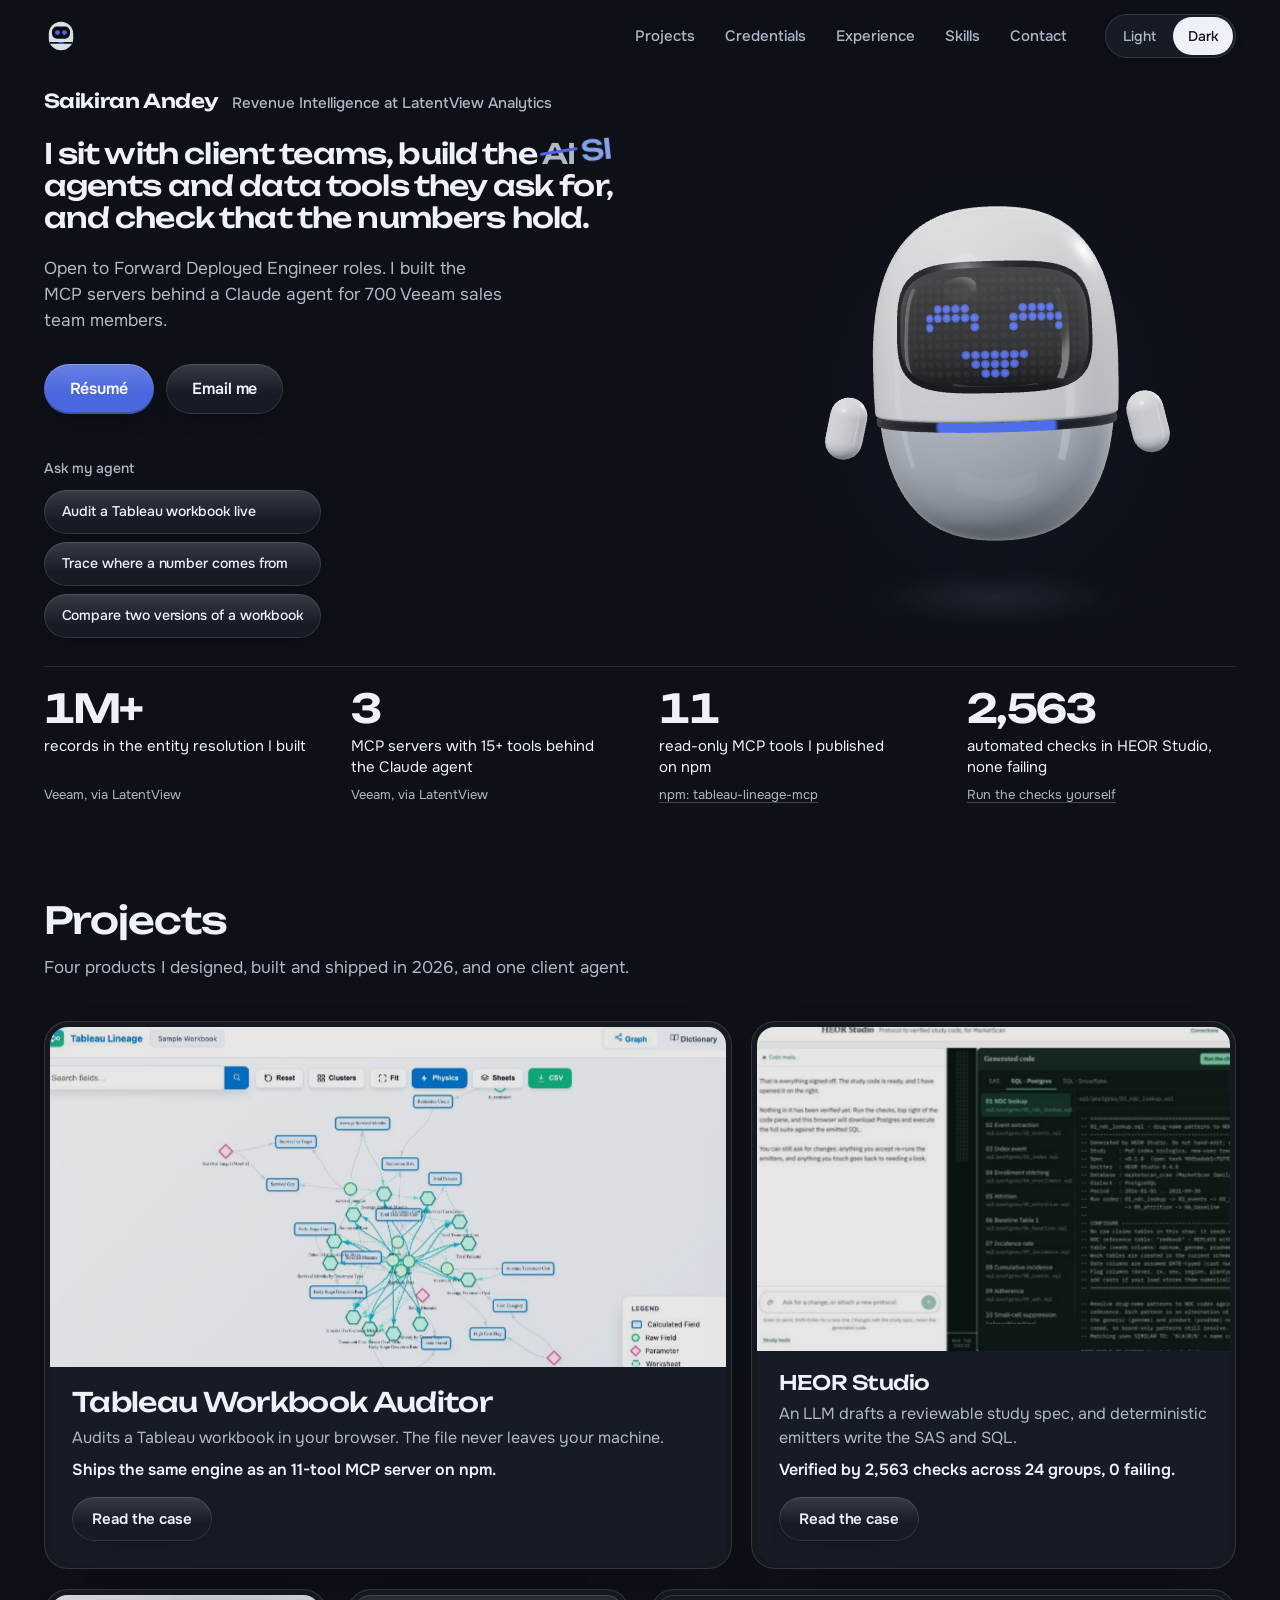
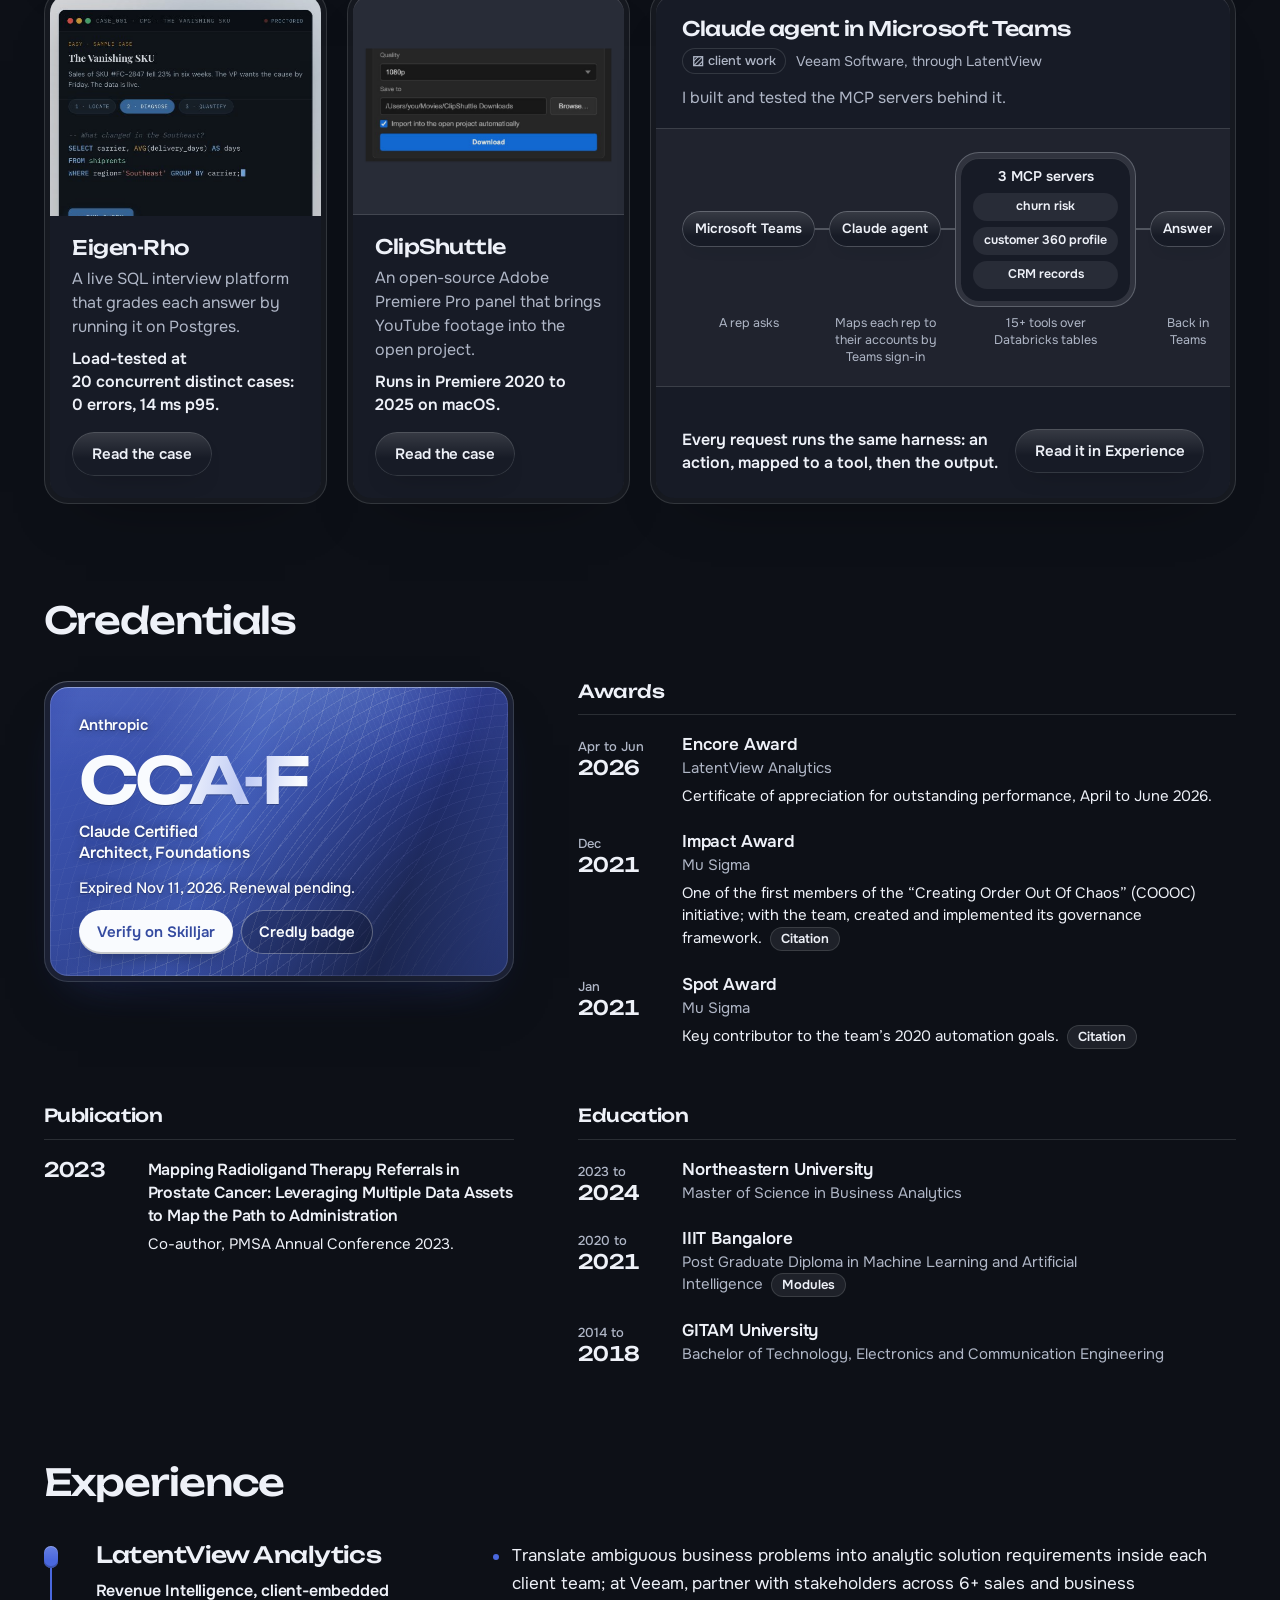
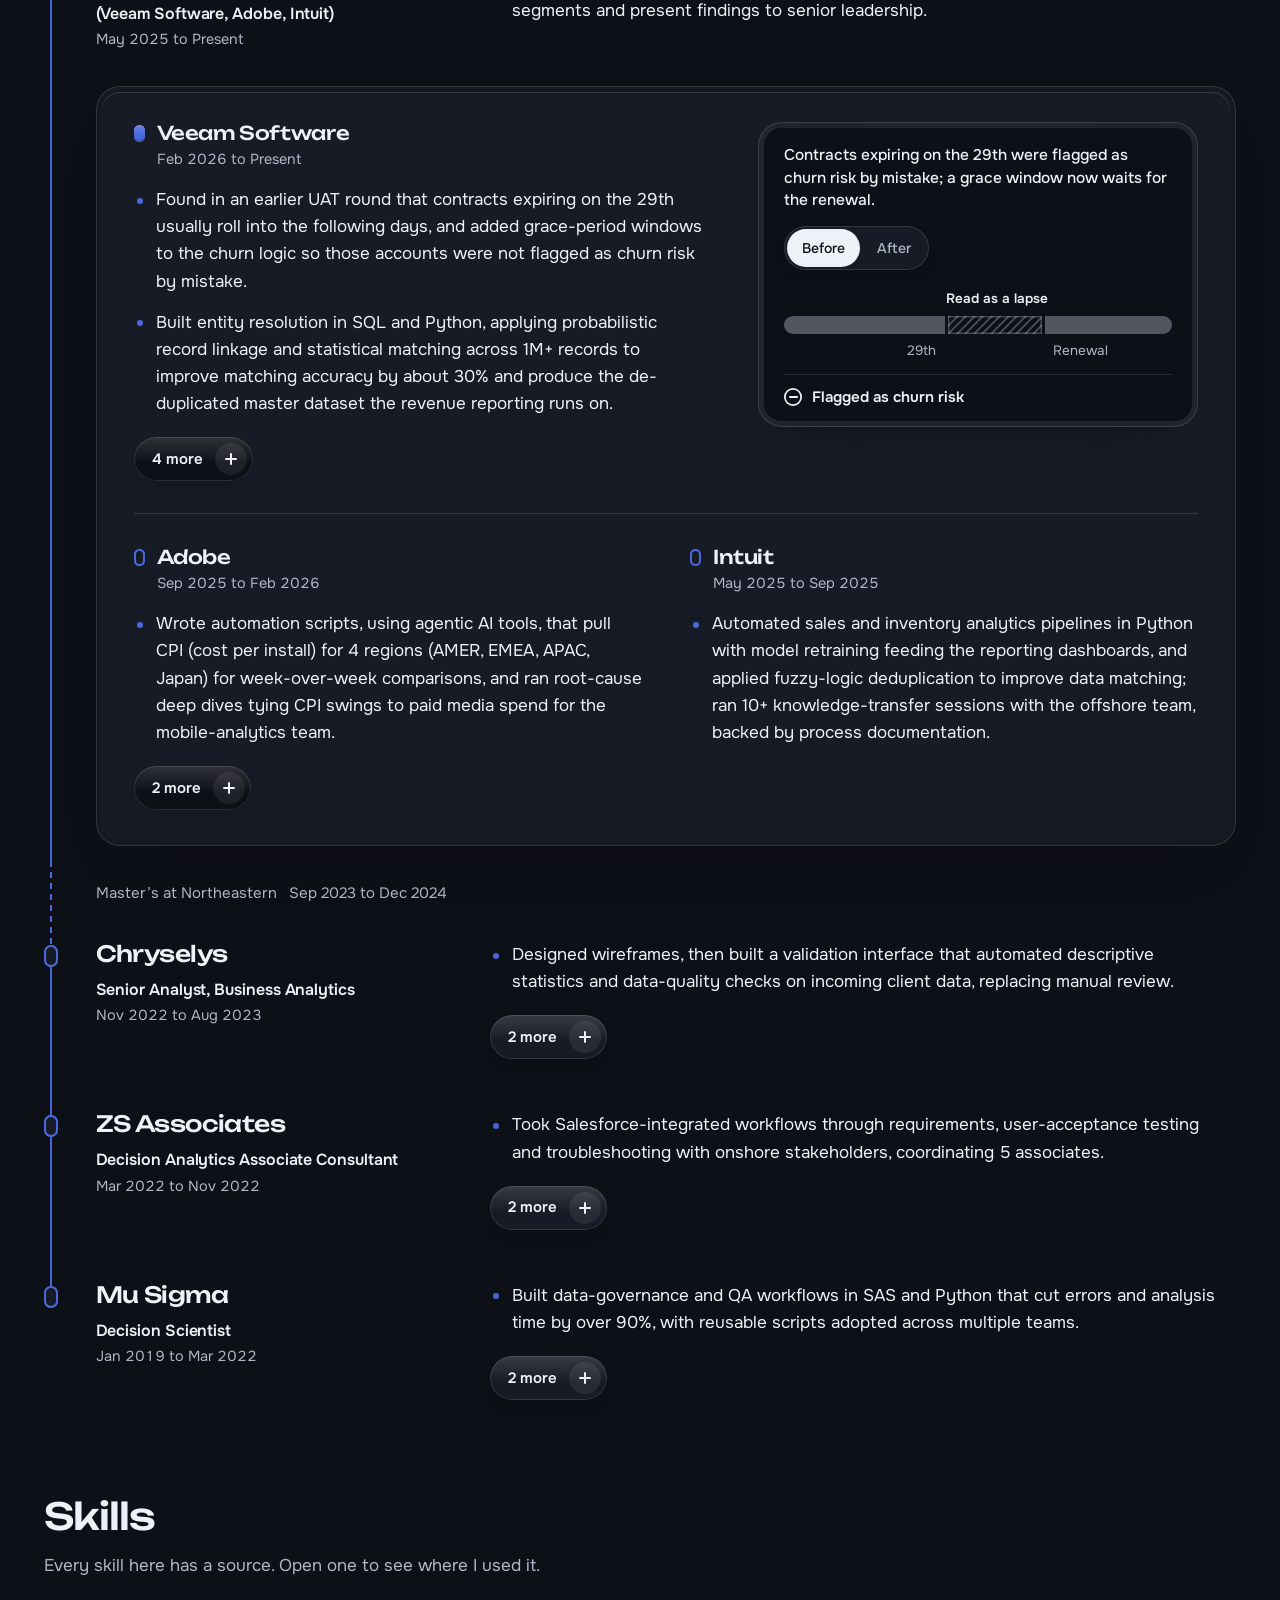
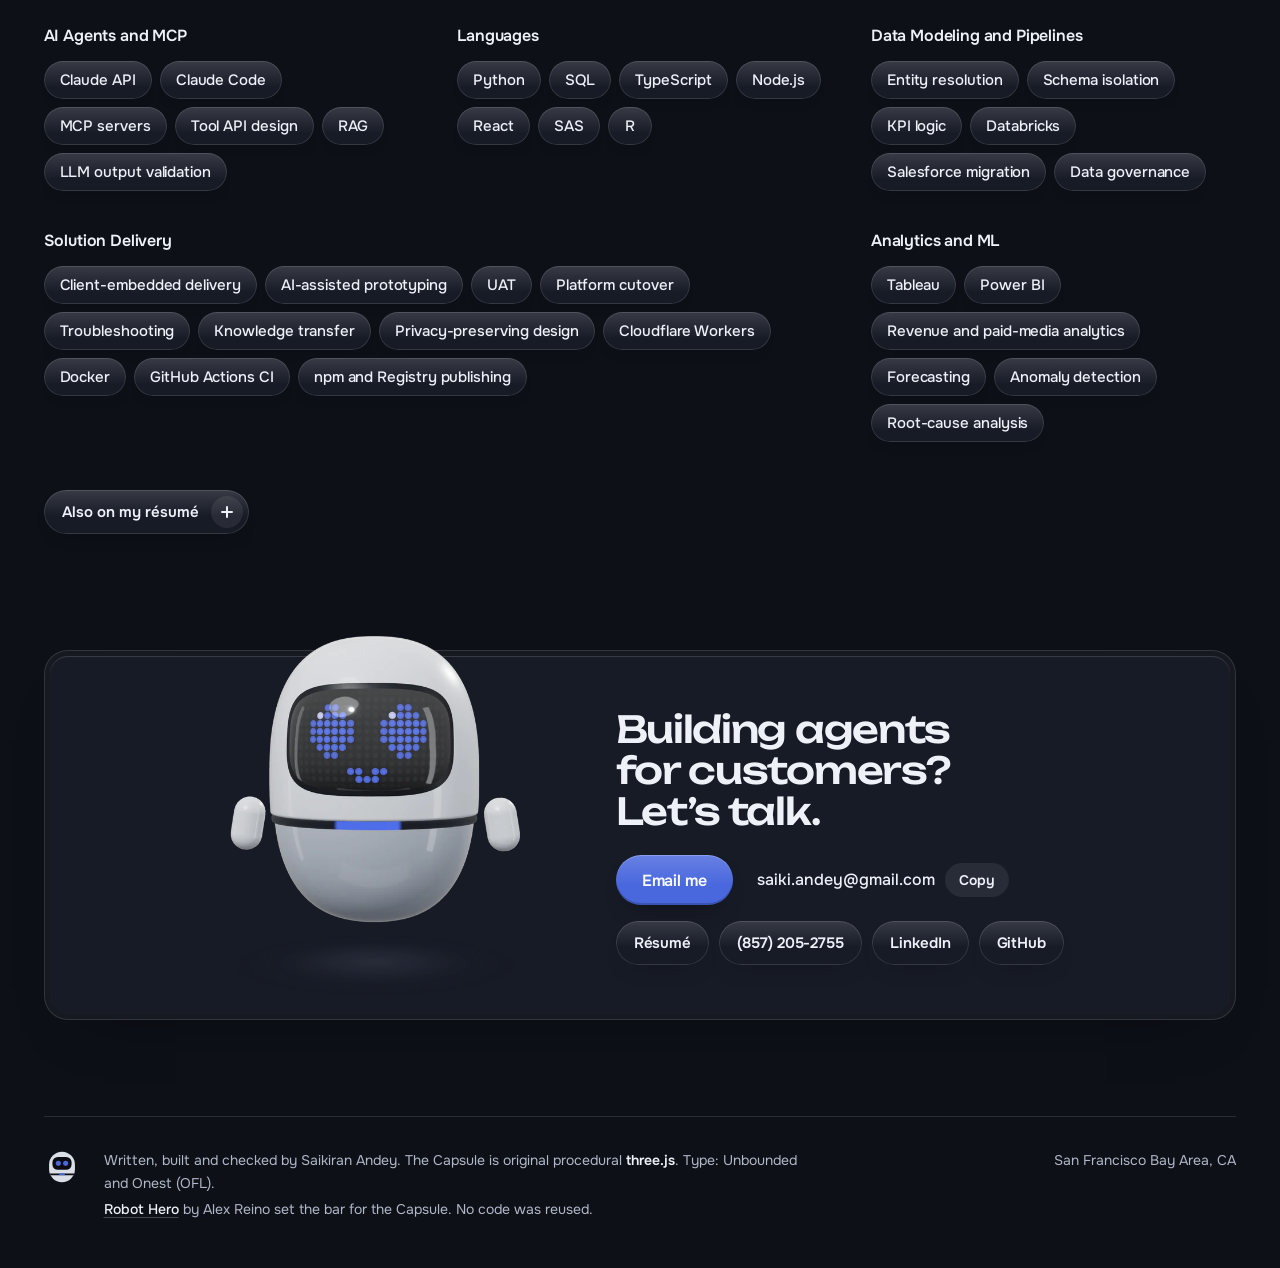
==== commit fcfc5f0f: "Deploy portfolio 80135d0 (2026-10-02)" ====
--- a/index.html
+++ b/index.html
@@ -1 +1 @@
-<!DOCTYPE html><html lang="en" class="unbounded_cd369f44-module__5a_szG__variable onest_e03890ac-module__gvdy2q__variable doto_bbd94be1-module__pPRh4W__variable"><head><meta charSet="utf-8"/><meta name="viewport" content="width=device-width, initial-scale=1, viewport-fit=cover"/><link rel="preload" href="/_next/static/media/onest_latin_wght_normal-s.p.0zctgtcp9xj58.woff2" as="font" crossorigin="" type="font/woff2"/><link rel="preload" href="/_next/static/media/unbounded_latin_wght_normal-s.p.1tz5lbfnvawi1.woff2" as="font" crossorigin="" type="font/woff2"/><link rel="stylesheet" href="/_next/static/chunks/30f2sexhwolg7.css" data-precedence="next"/><link rel="stylesheet" href="/_next/static/chunks/24o5rzvwj0q_m.css" data-precedence="next"/><link rel="stylesheet" href="/_next/static/chunks/1ryhi7m6snwzl.css" data-precedence="next"/><link rel="stylesheet" href="/_next/static/chunks/1kuhc7nits6pa.css" data-precedence="next"/><link rel="stylesheet" href="/_next/static/chunks/3nd7ze2gdg436.css" data-precedence="next"/><link rel="preload" as="script" fetchPriority="low" href="/_next/static/chunks/310vm2bl3xxpt.js"/><script src="/_next/static/chunks/19mx3mg6lkumu.js" async=""></script><script src="/_next/static/chunks/1rj7ns8rte9vc.js" async=""></script><script src="/_next/static/chunks/3bb0qu0wuhwr1.js" async=""></script><script src="/_next/static/chunks/turbopack-2e-a58cdyjr05.js" async=""></script><script src="/_next/static/chunks/3fntmmi971322.js" async=""></script><script src="/_next/static/chunks/091e23nr96bbo.js" async=""></script><script src="/_next/static/chunks/26xjcsd2vi5o0.js" async=""></script><script src="/_next/static/chunks/30dl73obvip67.js" async=""></script><meta name="next-size-adjust" content=""/><meta name="theme-color" content="#E8EDF6" media="(prefers-color-scheme: light)"/><meta name="theme-color" content="#0D1017" media="(prefers-color-scheme: dark)"/><meta name="color-scheme" content="light dark"/><title>Saikiran Andey</title><meta name="description" content="I sit with client teams, build the AI agents and data tools they ask for, and check that the numbers hold."/><meta property="og:title" content="Saikiran Andey"/><meta property="og:description" content="I sit with client teams, build the AI agents and data tools they ask for, and check that the numbers hold."/><meta property="og:url" content="https://saikiranandey.com/"/><meta property="og:type" content="website"/><meta name="twitter:card" content="summary"/><meta name="twitter:title" content="Saikiran Andey"/><meta name="twitter:description" content="I sit with client teams, build the AI agents and data tools they ask for, and check that the numbers hold."/><link rel="icon" href="/icon.svg?icon.30g9v0_mwdxfw.svg" sizes="any" type="image/svg+xml"/><script>(function(){var d=document.documentElement;d.setAttribute('data-js','');try{var t=localStorage.getItem('theme');if(t==='light'||t==='dark'){d.setAttribute('data-theme',t)}}catch(e){}})();</script><script src="/_next/static/chunks/0cz1d0mv5g_q7.js" noModule=""></script></head><body><div hidden=""><!--$--><!--/$--></div><a class="skip" href="#main">Skip to content</a><header class="topbar"><div class="topbar__inner wrap"><a href="#hero" class="topbar__name" aria-label="Saikiran Andey, back to the top"><svg class="capsule-mark" width="34" height="34" viewBox="0 0 32 32" aria-hidden="true" focusable="false"><rect class="capsule-mark__shell" x="4.5" y="2.5" width="23" height="27" rx="11.5"></rect><rect class="capsule-mark__glass" x="7.5" y="7" width="17" height="11.5" rx="4.75"></rect><circle class="capsule-mark__eye" cx="12.75" cy="12.75" r="2.25"></circle><circle class="capsule-mark__eye" cx="19.25" cy="12.75" r="2.25"></circle><path class="capsule-mark__seam" d="M5.2 21.75H26.8L26.3 23.25H5.7Z"></path><rect class="capsule-mark__eye" x="13.5" y="21.75" width="5" height="1.5"></rect></svg></a><nav class="topbar__nav" aria-label="Sections"><ul class="topbar__links" role="list"><li><a href="#projects" class="topbar__link">Projects</a></li><li><a href="#credentials" class="topbar__link">Credentials</a></li><li><a href="#experience" class="topbar__link">Experience</a></li><li><a href="#skills" class="topbar__link">Skills</a></li><li><a href="#contact" class="topbar__link">Contact</a></li></ul></nav><div class="theme-switch needs-js topbar__theme" role="group" aria-label="Colour theme"><button type="button" class="theme-switch__btn" aria-pressed="false">Light</button><button type="button" class="theme-switch__btn" aria-pressed="false">Dark</button></div><details class="menu"><summary class="menu__button">Menu<span class="menu__icon" aria-hidden="true"><span></span><span></span></span></summary><div class="menu__panel shell"><div class="menu__core core"><nav aria-label="Sections"><ul class="menu__list" role="list"><li><a href="#projects" class="menu__link">Projects</a></li><li><a href="#credentials" class="menu__link">Credentials</a></li><li><a href="#experience" class="menu__link">Experience</a></li><li><a href="#skills" class="menu__link">Skills</a></li><li><a href="#contact" class="menu__link">Contact</a></li></ul></nav><div class="theme-switch needs-js menu__theme" role="group" aria-label="Colour theme"><button type="button" class="theme-switch__btn" aria-pressed="false">Light</button><button type="button" class="theme-switch__btn" aria-pressed="false">Dark</button></div></div></div></details></div></header><main id="main" tabindex="-1"><section id="hero" class="hero" aria-labelledby="hero-title"><div class="hero__grid wrap"><div class="hero__text"><p class="hero__name"><span class="hero__who">Saikiran Andey</span> <span class="hero__role">Revenue Intelligence at LatentView Analytics</span></p><h1 id="hero-title" class="hero__h1">I sit with client teams, build the <span class="hero__fix"><del class="hero__fix-old">AI</del> <ins class="hero__fix-new">SI</ins></span> agents and data tools they ask for, and check that the numbers hold.</h1><p class="hero__sub">Open to Forward Deployed Engineer roles. <span class="hero__keep">I built</span> the MCP servers behind <span class="hero__keep">a Claude</span> agent for <span class="claim-module__yLOVoG__claim" data-claim="sum-rollout-700" data-tier="client">700 Veeam sales team members</span>.</p><div class="hero__ctas"><a class="btn btn-primary" href="/Saikiran_Andey_Resume.pdf">Résumé</a><a class="btn btn-secondary" href="mailto:saiki.andey@gmail.com">Email me</a></div></div><div class="ask needs-js"><p class="ask__label" id="ask-label">Ask my agent</p><div class="chips" role="group" aria-labelledby="ask-label"><button type="button" class="chip" data-ask="audit" data-nc="a question&#x27;s own words, not a sourced number" aria-controls="answer" aria-pressed="false">Audit a Tableau workbook live</button><button type="button" class="chip" data-ask="trace" data-nc="a question&#x27;s own words, not a sourced number" aria-controls="answer" aria-pressed="false">Trace where a number comes from</button><button type="button" class="chip" data-ask="diff" data-nc="a question&#x27;s own words, not a sourced number" aria-controls="answer" aria-pressed="false">Compare two versions of a workbook</button></div></div><section class="answer" id="answer" aria-labelledby="answer-q" aria-live="polite" aria-busy="false" hidden=""><div class="answer__shell"><div class="answer__core"><div class="answer__head"><p class="answer__q" id="answer-q" data-nc="the question as asked, not a sourced number"></p><button type="button" class="answer__close" aria-label="Close the answer">Close</button></div><ol class="answer__steps" role="list"></ol></div></div></section><div class="stage"><div class="stage__bot"><picture class="stage__poster"><source media="(max-width: 1023px) and (prefers-color-scheme: dark)" srcSet="/bot/capsule-dark-wide-520.webp 520w, /bot/capsule-dark-wide-1040.webp 1040w" sizes="(min-width: 1024px) 37vw, 92vw"/><source media="(max-width: 1023px)" srcSet="/bot/capsule-light-wide-520.webp 520w, /bot/capsule-light-wide-1040.webp 1040w" sizes="(min-width: 1024px) 37vw, 92vw"/><source media="(prefers-color-scheme: dark)" srcSet="/bot/capsule-dark-square-540.webp 540w, /bot/capsule-dark-square-1080.webp 1080w" sizes="(min-width: 1024px) 37vw, 92vw"/><img src="/bot/capsule-light-square-540.webp" srcSet="/bot/capsule-light-square-540.webp 540w, /bot/capsule-light-square-1080.webp 1080w" sizes="(min-width: 1024px) 37vw, 92vw" width="540" height="540" alt="" decoding="async" fetchPriority="high"/></picture><div class="stage__slot"></div><div class="stage__fallback" aria-hidden="true"><span></span><span></span></div></div></div></div><div class="wrap"><ul class="proof" role="list" aria-label="Sourced numbers"><li class="proof__item" data-proof="records"><p class="proof__num"><span class="claim-module__yLOVoG__claim" data-claim="lv-er-records" data-tier="client">1M+</span></p><p class="proof__label"><span>records in the entity resolution I built</span></p><p class="proof__src proof__src--note">Veeam, via LatentView</p></li><li class="proof__item" data-proof="servers"><p class="proof__num"><span class="claim-module__yLOVoG__claim" data-claim="lv-mcp-servers" data-tier="client">3</span></p><p class="proof__label"><span>MCP servers with </span><span class="claim-module__yLOVoG__claim" data-claim="lv-mcp-tools" data-tier="client">15+ tools</span><span> behind the Claude agent</span></p><p class="proof__src proof__src--note">Veeam, via LatentView</p></li><li class="proof__item" data-proof="npm"><p class="proof__num"><span class="claim-module__yLOVoG__claim" data-claim="proof-mcp-tools" data-tier="live">11</span></p><p class="proof__label"><span>read-only MCP tools I published on npm</span></p><a class="proof__src" href="https://www.npmjs.com/package/tableau-lineage-mcp" rel="noopener">npm: tableau-lineage-mcp</a></li><li class="proof__item" data-proof="checks"><p class="proof__num"><span class="claim-module__yLOVoG__claim" data-claim="proof-heor-checks" data-tier="build">2,563</span></p><p class="proof__label"><span>automated checks in HEOR Studio, none failing</span></p><a class="proof__src" href="https://heor-studio.andey-s.workers.dev" rel="noopener">Run the checks yourself</a></li></ul></div></section><section id="projects" class="section pj" aria-labelledby="projects-title"><div class="wrap"><div class="pj__head"><h2 id="projects-title" class="section-title">Projects</h2><p class="pj__lede"><span class="claim-module__yLOVoG__claim" data-claim="products-four-2026" data-tier="build">Four products I designed, built and shipped in 2026</span>, and one client agent.</p></div><div class="pj-grid" role="group" aria-label="Products and client work"><article class="pj-card shell pj-card--feature" data-tilt="true" data-slug="tableau-workbook-auditor" aria-labelledby="pj-name-tableau-workbook-auditor"><div class="pj-card__core core"><div class="pj-card__cover" data-shape="landscape" style="--focus-reveal:50% 100%"><picture><source media="(max-width: 767px)" srcSet="/covers/tableau-workbook-auditor-phone-1080.jpg" width="1080" height="360"/><img class="pj-card__img tilt-img" src="/covers/tableau-workbook-auditor-640.jpg" srcSet="/covers/tableau-workbook-auditor-640.jpg 640w, /covers/tableau-workbook-auditor-1280.jpg 1280w" sizes="(max-width: 767px) calc(100vw - 32px), (max-width: 1023px) calc(100vw - 64px), 760px" width="1280" height="734" alt="The lineage graph tableau-lineage.com draws for its sample workbook: parameters, calculated fields, raw fields and worksheets as linked nodes." loading="lazy" decoding="async"/></picture></div><div class="pj-card__body"><h3 id="pj-name-tableau-workbook-auditor" class="pj-card__name">Tableau Workbook Auditor</h3><p class="pj-card__what">Audits a Tableau workbook in your browser. The file never leaves your machine.</p><p class="pj-card__result">Ships the same engine as an <span class="claim-module__yLOVoG__claim" data-claim="tl-mcp-tool-server" data-tier="live"><span class="keep">11-tool</span> <!-- -->MCP<!-- --> <!-- -->server</span> on npm.</p><a class="btn btn-secondary pj-card__cta" href="/work/tableau-workbook-auditor/">Read the case<span class="sr-only">: <!-- -->Tableau Workbook Auditor</span></a></div></div></article><article class="pj-card shell" data-tilt="true" data-slug="heor-studio" aria-labelledby="pj-name-heor-studio"><div class="pj-card__core core"><div class="pj-card__cover" data-shape="landscape" style="--focus-rest:0% 0%;--focus-reveal:100% 0%"><picture><source media="(max-width: 767px)" srcSet="/covers/heor-studio-phone-1080.jpg" width="1080" height="360"/><img class="pj-card__img tilt-img" src="/covers/heor-studio-640.jpg" srcSet="/covers/heor-studio-640.jpg 640w, /covers/heor-studio-1280.jpg 1280w" sizes="(max-width: 767px) calc(100vw - 32px), (max-width: 1023px) 50vw, 540px" width="1280" height="747" alt="HEOR Studio after loading its demo study: the generated code pane, with tabs for the SAS and the SQL it wrote and the study’s files listed in order." loading="lazy" decoding="async"/></picture></div><div class="pj-card__body"><h3 id="pj-name-heor-studio" class="pj-card__name">HEOR Studio</h3><p class="pj-card__what">An LLM drafts a reviewable study spec, and deterministic emitters write the SAS and SQL.</p><p class="pj-card__result">Verified by <span class="claim-module__yLOVoG__claim" data-claim="heor-checks" data-tier="build"><span class="keep">2,563 checks</span> <!-- -->across<!-- --> <span class="keep">24 groups,</span> <span class="keep">0 failing</span></span>.</p><a class="btn btn-secondary pj-card__cta" href="/work/heor-studio/">Read the case<span class="sr-only">: <!-- -->HEOR Studio</span></a></div></div></article><article class="pj-card shell" data-tilt="true" data-slug="eigen-rho" aria-labelledby="pj-name-eigen-rho"><div class="pj-card__core core"><div class="pj-card__cover" data-shape="portrait" style="--focus-reveal:50% 100%"><picture><source media="(max-width: 767px)" srcSet="/covers/eigen-rho-phone-1080.jpg" width="1080" height="360"/><img class="pj-card__img tilt-img" src="/covers/eigen-rho-560.jpg" srcSet="/covers/eigen-rho-560.jpg 560w, /covers/eigen-rho-1120.jpg 1120w" sizes="(max-width: 767px) calc(100vw - 32px), (max-width: 1023px) 50vw, 540px" width="1120" height="1336" alt="The sample case console from eigen-rho.com: a dark SQL editor with the question for one step of a case called The Vanishing SKU and the query that answers it." loading="lazy" decoding="async"/></picture></div><div class="pj-card__body"><h3 id="pj-name-eigen-rho" class="pj-card__name">Eigen-Rho</h3><p class="pj-card__what">A live SQL interview platform that grades each answer by running it on Postgres.</p><p class="pj-card__result">Load-tested at <span class="claim-module__yLOVoG__claim" data-claim="er-load-cases" data-tier="owner"><span class="keep">20 concurrent</span> <!-- -->distinct<!-- --> <!-- -->cases</span>: <span class="claim-module__yLOVoG__claim" data-claim="er-errors" data-tier="owner"><span class="keep">0 errors</span></span>, <span class="claim-module__yLOVoG__claim" data-claim="er-p95" data-tier="owner"><span class="keep">14 ms p95</span></span>.</p><a class="btn btn-secondary pj-card__cta" href="/work/eigen-rho/">Read the case<span class="sr-only">: <!-- -->Eigen-Rho</span></a></div></div></article><article class="pj-card shell" data-tilt="true" data-slug="clipshuttle" aria-labelledby="pj-name-clipshuttle"><div class="pj-card__core core"><div class="pj-card__cover" data-shape="landscape" data-fit="contain"><picture><source media="(max-width: 767px)" srcSet="/covers/clipshuttle-phone-600.jpg" width="600" height="200"/><img class="pj-card__img tilt-img" src="/covers/clipshuttle-400.jpg" srcSet="/covers/clipshuttle-400.jpg 400w, /covers/clipshuttle-800.jpg 800w" sizes="(max-width: 767px) calc(100vw - 32px), (max-width: 1023px) 50vw, 540px" width="800" height="365" alt="The ClipShuttle panel’s download settings: a quality picker, the folder it saves to, the box that imports the clip into the open project, and the Download button." loading="lazy" decoding="async"/></picture></div><div class="pj-card__body"><h3 id="pj-name-clipshuttle" class="pj-card__name">ClipShuttle</h3><p class="pj-card__what">An open-source Adobe Premiere Pro panel that brings YouTube footage into the open project.</p><p class="pj-card__result">Runs in <span class="claim-module__yLOVoG__claim" data-claim="cs-premiere-range" data-tier="build">Premiere<!-- --> <span class="keep">2020 to</span> <!-- -->2025</span> on macOS.</p><a class="btn btn-secondary pj-card__cta" href="/work/clipshuttle/">Read the case<span class="sr-only">: <!-- -->ClipShuttle</span></a></div></div></article><article class="pj-card pj-card--agent shell" aria-labelledby="pj-name-agent" data-slug="client-agent"><div class="pj-card__core core pj-agent"><div class="pj-agent__head"><h3 id="pj-name-agent" class="pj-card__name">Claude agent in Microsoft Teams</h3><p class="pj-agent__client"><span class="claim-module__yLOVoG__glyph pj-agent__tier" data-tier="client"><svg class="claim-module__yLOVoG__glyphIcon" viewBox="0 0 12 12" aria-hidden="true" focusable="false"><rect x="1.7" y="1.7" width="8.6" height="8.6" fill="none" stroke="currentColor" stroke-width="1.3"></rect><path d="M1.7 6 6 1.7M1.7 10.3 10.3 1.7M6 10.3 10.3 6" fill="none" stroke="currentColor" stroke-width="1"></path></svg><span>client work</span></span><span>Veeam Software, through LatentView</span></p></div><p class="pj-card__what">I built and tested the MCP servers behind it.</p><div class="pj-agent__stage"><ol class="pj-flow" aria-label="How a question moves through the agent" role="list"><li class="pj-flow__stage" data-at="1" data-kind="node"><span class="pj-flow__node">Microsoft Teams</span><span class="pj-flow__note">A rep asks</span></li><li class="pj-flow__wire" data-at="2" data-kind="wire" aria-hidden="true"><i class="pj-flow__fill"></i></li><li class="pj-flow__stage" data-at="3" data-kind="node"><span class="pj-flow__node">Claude agent</span><span class="pj-flow__note">Maps each rep to their accounts by Teams sign-in</span></li><li class="pj-flow__wire" data-at="4" data-kind="wire" aria-hidden="true"><i class="pj-flow__fill"></i></li><li class="pj-flow__stage pj-flow__stage--group" data-at="5" data-kind="group"><span class="pj-flow__group"><span class="pj-flow__group-core"><span class="pj-flow__group-title"><span class="claim-module__yLOVoG__claim" data-claim="lv-mcp-servers" data-tier="client">3 MCP servers</span></span><span class="pj-flow__servers" role="list"><span class="pj-flow__server" role="listitem">churn risk</span><span class="pj-flow__server" role="listitem" data-nc="product name">customer 360 profile</span><span class="pj-flow__server" role="listitem">CRM records</span></span></span></span><span class="pj-flow__note"><span class="claim-module__yLOVoG__claim" data-claim="lv-mcp-tools" data-tier="client">15+ tools</span> over Databricks tables</span></li><li class="pj-flow__wire" data-at="6" data-kind="wire" aria-hidden="true"><i class="pj-flow__fill"></i></li><li class="pj-flow__stage" data-at="7" data-kind="node"><span class="pj-flow__node pj-flow__node--answer"><span class="pj-flow__tick" aria-hidden="true"></span>Answer</span><span class="pj-flow__note">Back in Teams</span></li></ol></div><div class="pj-agent__foot"><p class="pj-card__result pj-agent__harness">Every request runs the same harness: an action, mapped to a tool, then the output.</p><a class="btn btn-secondary pj-agent__more" href="#experience-veeam">Read it in Experience</a></div></div></article></div></div></section><section id="credentials" class="section cred" aria-labelledby="credentials-title"><div class="wrap"><h2 id="credentials-title" class="section-title">Credentials</h2><div class="cred__grid"><article class="cca" aria-labelledby="credentials-ccaf"><div class="cca__tilt"><div class="cca__shell"><div class="cca__card"><span class="cca__foil" aria-hidden="true"></span><span class="cca__grating" aria-hidden="true"></span><span class="cca__glare" aria-hidden="true"></span><div class="cca__top"><p class="cca__issuer">Anthropic</p></div><h3 id="credentials-ccaf" class="cca__title"><span class="cca__acronym">CCA-F</span><span class="cca__name">Claude Certified Architect, Foundations</span></h3><div class="cca__foot"><p class="cca__valid"><span class="claim-module__yLOVoG__claim" data-claim="ccaf-valid" data-tier="live">Valid until Nov 11, 2026</span></p><div class="cca__links"><a class="cca__btn cca__btn--solid" href="https://verify.skilljar.com/c/k349stsp9ezx" target="_blank" rel="noopener noreferrer">Verify on Skilljar<span class="sr-only"> <!-- -->(opens in a new tab)</span></a><a class="cca__btn" href="https://www.credly.com/badges/5adef59b-6dd3-4dc1-bec7-ad98278b2824" target="_blank" rel="noopener noreferrer">Credly badge<span class="sr-only"> <!-- -->(opens in a new tab)</span></a></div></div></div></div></div></article><div class="cred-group" role="group" aria-labelledby="credentials-awards" data-group="awards"><h3 id="credentials-awards" class="cred-group__title">Awards</h3><ul role="list" class="cred-list"><li class="cred-row" data-kind="award"><p class="cred-when"><span class="cred-when__in" data-nc="years, from the dates in content/certifications.ts"><span class="cred-when__sub">Apr to Jun</span> <span class="cred-when__year">2026</span></span></p><div class="cred-row__body"><h4 class="cred-row__title">Encore Award</h4><p class="cred-row__by">LatentView Analytics</p><p class="cred-row__line">Certificate of appreciation for outstanding performance, <span class="claim-module__yLOVoG__claim" data-claim="encore-period" data-tier="owner">April to June 2026</span>.</p></div></li><li class="cred-row" data-kind="award"><p class="cred-when"><span class="claim-module__yLOVoG__claim cred-when__in" data-claim="impact-month" data-tier="owner"><span class="cred-when__sub">Dec</span> <span class="cred-when__year">2021</span></span></p><div class="cred-row__body"><h4 class="cred-row__title">Impact Award</h4><p class="cred-row__by">Mu Sigma</p><p class="cred-row__line">One of the first members of the “Creating Order Out Of Chaos” (COOOC) initiative; with the team, created and implemented its governance framework.<!-- --> <button type="button" class="cred-more" popoverTarget="credentials-more-impact" aria-label="Citation for the Impact Award"><span class="cred-more__label">Citation</span></button></p><dialog id="credentials-more-impact" popover="auto" class="cred-pop" aria-labelledby="credentials-more-impact-title"><div class="cred-pop__head"><p id="credentials-more-impact-title" class="cred-pop__title">Impact Award</p><button type="button" class="cred-pop__close" popoverTarget="credentials-more-impact" popoverTargetAction="hide">Close</button></div><p class="cred-pop__text">The certificate reads: “As one of the first team members of COOOC, he has collaborated with his team members to create and implement the framework for Governance.”</p><p class="cred-pop__text">The expansion of COOOC comes from my own records; the certificate uses the acronym.</p></dialog></div></li><li class="cred-row" data-kind="award"><p class="cred-when"><span class="claim-module__yLOVoG__claim cred-when__in" data-claim="spot-month" data-tier="owner"><span class="cred-when__sub">Jan</span> <span class="cred-when__year">2021</span></span></p><div class="cred-row__body"><h4 class="cred-row__title">Spot Award</h4><p class="cred-row__by">Mu Sigma</p><p class="cred-row__line">Key contributor to the team’s <span class="claim-module__yLOVoG__claim" data-claim="spot-2020" data-tier="owner">2020 automation goals</span>.<!-- --> <button type="button" class="cred-more" popoverTarget="credentials-more-spot" aria-label="Citation for the Spot Award"><span class="cred-more__label">Citation</span></button></p><dialog id="credentials-more-spot" popover="auto" class="cred-pop" aria-labelledby="credentials-more-spot-title"><div class="cred-pop__head"><p id="credentials-more-spot-title" class="cred-pop__title">Spot Award</p><button type="button" class="cred-pop__close" popoverTarget="credentials-more-spot" popoverTargetAction="hide">Close</button></div><p class="cred-pop__text">The certificate reads: “Sai Kiran has been a key contributor to our <span data-nc="name">2020</span> automation goals. He has played an effective role in understanding problem statements and creating solutions for the same.”</p></dialog></div></li></ul></div><div class="cred-group" role="group" aria-labelledby="credentials-education" data-group="education"><h3 id="credentials-education" class="cred-group__title">Education</h3><ul role="list" class="cred-list"><li class="cred-row" data-kind="education"><p class="cred-when"><span class="cred-when__in" data-nc="years, from the dates in content/certifications.ts"><span class="cred-when__sub">2023 to</span> <span class="cred-when__year">2024</span></span></p><div class="cred-row__body"><h4 class="cred-row__title">Northeastern University</h4><p class="cred-row__by">Master of Science in Business Analytics</p></div></li><li class="cred-row" data-kind="education"><p class="cred-when"><span class="cred-when__in" data-nc="years, from the dates in content/certifications.ts"><span class="cred-when__sub">2020 to</span> <span class="cred-when__year">2021</span></span></p><div class="cred-row__body"><h4 class="cred-row__title">IIIT Bangalore</h4><p class="cred-row__by">Post Graduate Diploma in Machine Learning and Artificial Intelligence<!-- --> <button type="button" class="cred-more" popoverTarget="credentials-more-iiitb" aria-label="Modules on the IIIT Bangalore certificate"><span class="cred-more__label">Modules</span></button></p><dialog id="credentials-more-iiitb" popover="auto" class="cred-pop" aria-labelledby="credentials-more-iiitb-title"><div class="cred-pop__head"><p id="credentials-more-iiitb-title" class="cred-pop__title">IIIT Bangalore</p><button type="button" class="cred-pop__close" popoverTarget="credentials-more-iiitb" popoverTargetAction="hide">Close</button></div><p class="cred-pop__text">Taken alongside my years at Mu Sigma. The modules below are printed on the certificate.</p><ul role="list" class="cred-pop__list"><li>Statistics Essentials</li><li><span data-nc="module name, as printed on the certificate">ML-1</span></li><li><span data-nc="module name, as printed on the certificate">ML-2</span></li><li>NLP</li><li>Deep Learning and Neural Networks</li><li>Reinforcement Learning</li><li>Deployment and Capstone</li></ul></dialog></div></li><li class="cred-row" data-kind="education"><p class="cred-when"><span class="cred-when__in" data-nc="years, from the dates in content/certifications.ts"><span class="cred-when__sub">2014 to</span> <span class="cred-when__year">2018</span></span></p><div class="cred-row__body"><h4 class="cred-row__title">GITAM University</h4><p class="cred-row__by">Bachelor of Technology, Electronics and Communication Engineering</p></div></li></ul></div><div class="cred-group" role="group" aria-labelledby="credentials-publication" data-group="publication"><h3 id="credentials-publication" class="cred-group__title">Publication</h3><ul role="list" class="cred-list"><li class="cred-row" data-kind="publication"><p class="cred-when"><span class="cred-when__in" data-nc="a year, from content/certifications.ts"><span class="cred-when__year">2023</span></span></p><div class="cred-row__body"><h4 class="cred-row__title">Mapping Radioligand Therapy Referrals in Prostate Cancer: Leveraging Multiple Data Assets to Map the Path to Administration</h4><p class="cred-row__line">Co-author, <span class="claim-module__yLOVoG__claim" data-claim="chr-pmsa-2023" data-tier="owner">PMSA Annual Conference 2023</span>.</p></div></li></ul></div></div></div></section><section id="experience" class="section xp" aria-labelledby="experience-title"><div class="wrap"><h2 id="experience-title" class="section-title xp-title">Experience</h2><ol class="xp-list" role="list"><li id="experience-latentview" class="xp-stop xp-stop--employer xp-stop--now" data-xp-stop=""><span class="xp-seg" aria-hidden="true"></span><span class="xp-node" data-xp-mark="" aria-hidden="true"></span><article class="xp-entry" aria-labelledby="xp-h-latentview"><header class="xp-meta"><h3 id="xp-h-latentview" class="xp-org">LatentView Analytics</h3><p class="xp-role">Revenue Intelligence, client-embedded (Veeam Software, Adobe, Intuit)</p><p class="xp-when"><time dateTime="2025-05">May 2025</time> to <!-- -->Present</p></header><div class="xp-body"><ul class="xp-points" role="list"><li id="xp-point-latentview-1" data-resume="latentview-1">Translate ambiguous business problems into analytic solution requirements inside each client team; at Veeam, partner with stakeholders across <span class="claim-module__yLOVoG__claim" data-claim="lv-segments" data-tier="client">6+ sales and business segments</span> and present findings to senior leadership.</li></ul></div><div class="xp-clients shell"><ol class="xp-clients__list core" role="list" aria-label="Client teams through LatentView"><li id="experience-veeam" class="xp-client xp-client--veeam xp-client--now xp-client--replay"><article class="xp-client__entry" aria-labelledby="xp-h-veeam"><header class="xp-client__head"><span class="xp-mark" data-xp-mark="" aria-hidden="true"></span><h4 id="xp-h-veeam" class="xp-client__name">Veeam Software</h4><p class="xp-when"><time dateTime="2026-02">Feb 2026</time> to <!-- -->Present</p></header><ul class="xp-points xp-client__points" role="list"><li id="xp-point-veeam-2" data-resume="veeam-2">Found in an earlier UAT round that contracts expiring on the <span class="claim-module__yLOVoG__claim" data-claim="grace-29th" data-tier="client">29th</span> usually roll into the following days, and added grace-period windows to the churn logic so those accounts were not flagged as churn risk by mistake.</li><li id="xp-point-veeam-3" data-resume="veeam-3">Built entity resolution in SQL and Python, applying probabilistic record linkage and statistical matching across <span class="claim-module__yLOVoG__claim" data-claim="lv-er-records" data-tier="client">1M+ records</span> to improve matching accuracy by <span class="claim-module__yLOVoG__claim" data-claim="lv-er-accuracy" data-tier="client">about 30%</span> and produce the de-duplicated master dataset the revenue reporting runs on.</li></ul><figure class="xp-replay" data-state="auto" aria-labelledby="xp-grace-say" aria-describedby="xp-point-veeam-2"><div class="xp-replay__shell shell"><div class="xp-replay__core core"><p id="xp-grace-say" class="xp-say">Contracts expiring on the <span class="claim-module__yLOVoG__claim" data-claim="grace-29th" data-tier="client">29th</span> were flagged as churn risk by mistake; a grace window now waits for the renewal.</p><div class="xp-toggle needs-js" role="group" aria-label="Show the churn logic before or after the fix"><button type="button" class="xp-toggle__btn" aria-pressed="false">Before</button><button type="button" class="xp-toggle__btn" aria-pressed="true">After</button></div><div class="xp-gw"><div class="xp-gw__bar" aria-hidden="true"><span class="xp-gw__seg xp-gw__seg--term"></span><span class="xp-gw__gap"><span class="xp-gw__grace"></span></span><span class="xp-gw__seg xp-gw__seg--renew"></span></div><p class="xp-gw__label xp-gw__label--term"><span class="claim-module__yLOVoG__claim" data-claim="grace-29th" data-tier="client">29th</span></p><p class="xp-gw__label xp-gw__label--gap"><span class="xp-gw__state xp-gw__state--before needs-js">Read as a lapse</span><span class="xp-gw__state xp-gw__state--after">Grace window</span></p><p class="xp-gw__label xp-gw__label--renew">Renewal</p></div><p class="xp-verdict"><span class="xp-gw__state xp-gw__state--before xp-verdict__text needs-js"><span class="xp-verdict__icon xp-verdict__icon--flag" aria-hidden="true"></span>Flagged as churn risk</span><span class="xp-gw__state xp-gw__state--after xp-verdict__text"><span class="xp-verdict__icon xp-verdict__icon--clear" aria-hidden="true"></span>Not flagged</span></p></div></div><span class="sr-only" aria-live="polite"></span></figure><details class="xp-more"><summary class="xp-more__toggle"><span class="xp-more__closed"><span data-computed="count of the other resume points">4</span> more</span><span class="xp-more__open">Show fewer</span><span class="xp-more__icon" aria-hidden="true"></span></summary><div class="xp-more__body"><ul class="xp-points" role="list"><li id="xp-point-veeam-1" data-resume="veeam-1">Built and tested <span class="claim-module__yLOVoG__claim" data-claim="lv-mcp-servers" data-tier="client">3 MCP servers</span> (churn risk, <span data-nc="name">customer 360 profile</span>, CRM records from Salesforce-sourced tables in Databricks) with <span class="claim-module__yLOVoG__claim" data-claim="lv-mcp-tools" data-tier="client">15+ tools</span> behind a Claude agent in Microsoft Teams that maps each rep to their own accounts through their Teams sign-in; passed final UAT with <span class="claim-module__yLOVoG__claim" data-claim="lv-uat-zero" data-tier="client">zero errors</span> ahead of an <span class="claim-module__yLOVoG__claim" data-claim="agent-rollout-month" data-tier="client">October 2026</span> rollout to <span class="claim-module__yLOVoG__claim" data-claim="lv-rollout-700" data-tier="client">700 sales team members</span>.</li><li id="xp-point-veeam-4" data-resume="veeam-4">Migrated the revenue reporting data architecture from legacy to next-generation Salesforce, re-engineering the KPI logic and reconciling each KPI against its legacy definition while rebuilding <span class="claim-module__yLOVoG__claim" data-claim="lv-dashboards" data-tier="client">15+ Tableau dashboards</span> the global sales organization uses daily, with no disruption to business-critical KPIs through the cutover.</li><li id="xp-point-veeam-5" data-resume="veeam-5">Built the Databricks pipelines (ingestion, transformation, delivery) that feed the revenue dashboards and forecasting models, processing <span class="claim-module__yLOVoG__claim" data-claim="lv-pipeline-records" data-tier="client">2M+ records</span> at <span class="claim-module__yLOVoG__claim" data-claim="lv-refresh" data-tier="client">99%+ refresh reliability</span>.</li><li id="xp-point-veeam-6" data-resume="veeam-6">Embedded revenue forecasting and anomaly detection, plus natural-language querying and automated insight summaries with fallback handling for low-confidence outputs, in the reporting; together they cut stakeholder analysis and meeting-prep time by <span class="claim-module__yLOVoG__claim" data-claim="lv-hours-week" data-tier="client">about 10 hours per week</span>.</li></ul><div class="xp-words"><p class="xp-words__head">In my words</p><p class="xp-words__text">Before the agent, reps looked up churn risk in a Tableau dashboard. The agent turns that lookup into a question in Microsoft Teams. I built the MCP servers behind it, reading tables in Databricks, and a rep’s Teams sign-in maps them to their own accounts, so the agent answers only about accounts they own. Every request runs the same harness: an action, mapped to a tool, then the output. I built the servers, tested them, and got them delivered.</p><p class="xp-words__text">When reporting moved to next-generation Salesforce, I rebuilt the dashboards one at a time and reconciled every KPI against its legacy definition through the cutover. The whole global sales division reads these dashboards daily for its updates, so the bar was that nobody lost a number during the move.</p><p class="xp-words__text">A dashboard is only as trustworthy as the pipeline under it. A failed refresh puts a wrong number in front of an executive.</p></div></div></details></article></li><li id="experience-adobe" class="xp-client xp-client--adobe"><article class="xp-client__entry" aria-labelledby="xp-h-adobe"><header class="xp-client__head"><span class="xp-mark" data-xp-mark="" aria-hidden="true"></span><h4 id="xp-h-adobe" class="xp-client__name">Adobe</h4><p class="xp-when"><time dateTime="2025-09">Sep 2025</time> to <time dateTime="2026-02">Feb 2026</time></p></header><ul class="xp-points xp-client__points" role="list"><li id="xp-point-adobe-1" data-resume="adobe-1">Wrote automation scripts, using agentic AI tools, that pull CPI (cost per install) for <span class="claim-module__yLOVoG__claim" data-claim="lv-regions" data-tier="client">4 regions</span> (AMER, EMEA, APAC, Japan) for week-over-week comparisons, and ran root-cause deep dives tying CPI swings to paid media spend for the mobile-analytics team.</li></ul><details class="xp-more"><summary class="xp-more__toggle"><span class="xp-more__closed"><span data-computed="count of the other resume points">2</span> more</span><span class="xp-more__open">Show fewer</span><span class="xp-more__icon" aria-hidden="true"></span></summary><div class="xp-more__body"><ul class="xp-points" role="list"><li id="xp-point-adobe-2" data-resume="adobe-2">Built Power BI dashboards for MAU and CPI analysis with the mobile-analytics and lifecycle-marketing teams.</li><li id="xp-point-adobe-3" data-resume="adobe-3">Built an early dormancy detection model that Lifecycle Marketing used to prioritize retention interventions.</li></ul><div class="xp-words"><p class="xp-words__head">In my words</p><p class="xp-words__text">I worked inside Adobe’s mobile-analytics team on paid-media measurement. Every week my scripts pulled cost per install for each of the <span class="claim-module__yLOVoG__claim" data-claim="lv-regions" data-tier="client">4 regions</span>, compared it with the week before, and when it moved I dug into why, so marketing could see how its paid media spend was being used.</p></div></div></details></article></li><li id="experience-intuit" class="xp-client xp-client--intuit"><article class="xp-client__entry" aria-labelledby="xp-h-intuit"><header class="xp-client__head"><span class="xp-mark" data-xp-mark="" aria-hidden="true"></span><h4 id="xp-h-intuit" class="xp-client__name">Intuit</h4><p class="xp-when"><time dateTime="2025-05">May 2025</time> to <time dateTime="2025-09">Sep 2025</time></p></header><ul class="xp-points xp-client__points" role="list"><li id="xp-point-intuit-1" data-resume="intuit-1">Automated sales and inventory analytics pipelines in Python with model retraining feeding the reporting dashboards, and applied fuzzy-logic deduplication to improve data matching; ran <span class="claim-module__yLOVoG__claim" data-claim="lv-kt-sessions" data-tier="client">10+ knowledge-transfer sessions</span> with the offshore team, backed by process documentation.</li></ul></article></li></ol></div></article></li><li class="xp-stop xp-stop--gap" data-xp-stop=""><span class="xp-seg" aria-hidden="true"></span><span class="xp-node xp-node--gap" data-xp-mark="" aria-hidden="true"></span><div class="xp-gap"><p class="xp-gap__what">Master’s at <!-- -->Northeastern</p><p class="xp-when"><time dateTime="2023-09">Sep 2023</time> to <time dateTime="2024-12">Dec 2024</time></p></div></li><li id="experience-chryselys" class="xp-stop xp-stop--employer" data-xp-stop=""><span class="xp-seg" aria-hidden="true"></span><span class="xp-node" data-xp-mark="" aria-hidden="true"></span><article class="xp-entry" aria-labelledby="xp-h-chryselys"><header class="xp-meta"><h3 id="xp-h-chryselys" class="xp-org">Chryselys</h3><p class="xp-role">Senior Analyst, Business Analytics</p><p class="xp-when"><time dateTime="2022-11">Nov 2022</time> to <time dateTime="2023-08">Aug 2023</time></p></header><div class="xp-body"><ul class="xp-points" role="list"><li id="xp-point-chryselys-2" data-resume="chryselys-2">Designed wireframes, then built a validation interface that automated descriptive statistics and data-quality checks on incoming client data, replacing manual review.</li></ul><details class="xp-more"><summary class="xp-more__toggle"><span class="xp-more__closed"><span data-computed="count of the other resume points">2</span> more</span><span class="xp-more__open">Show fewer</span><span class="xp-more__icon" aria-hidden="true"></span></summary><div class="xp-more__body"><ul class="xp-points" role="list"><li id="xp-point-chryselys-1" data-resume="chryselys-1">Built provider identity resolution to NPI records for Prostate Radioligand Therapy providers and organizations, closing IQVIA data gaps with web scraping and fuzzy-logic matching and raising NPI mapping accuracy by <span class="claim-module__yLOVoG__claim" data-claim="chr-npi-60" data-tier="owner">60%</span>.</li><li id="xp-point-chryselys-3" data-resume="chryselys-3">Built a patient-journey process tracing <span class="claim-module__yLOVoG__claim" data-claim="chr-encounters" data-tier="owner">10 key encounters</span> around each therapy administration date across integrated client and IQVIA data, and co-authored the patient-journey paper presented at the <span class="claim-module__yLOVoG__claim" data-claim="chr-pmsa-2023" data-tier="owner">PMSA Annual Conference 2023</span>.</li></ul><div class="xp-words"><p class="xp-words__head">In my words</p><p class="xp-words__text">For the patient journey I traced the <span class="claim-module__yLOVoG__claim" data-claim="chr-encounters" data-tier="owner">10 key encounters</span> around each therapy administration date, before and after it, across the client’s data and IQVIA’s. I also presented weekly readouts on patient trends, therapy adoption and provider networks.</p></div></div></details></div></article></li><li id="experience-zs" class="xp-stop xp-stop--employer" data-xp-stop=""><span class="xp-seg" aria-hidden="true"></span><span class="xp-node" data-xp-mark="" aria-hidden="true"></span><article class="xp-entry" aria-labelledby="xp-h-zs"><header class="xp-meta"><h3 id="xp-h-zs" class="xp-org">ZS Associates</h3><p class="xp-role">Decision Analytics Associate Consultant</p><p class="xp-when"><time dateTime="2022-03">Mar 2022</time> to <time dateTime="2022-11">Nov 2022</time></p></header><div class="xp-body"><ul class="xp-points" role="list"><li id="xp-point-zs-2" data-resume="zs-2">Took Salesforce-integrated workflows through requirements, user-acceptance testing and troubleshooting with onshore stakeholders, coordinating <span class="claim-module__yLOVoG__claim" data-claim="zs-associates" data-tier="owner">5 associates</span>.</li></ul><details class="xp-more"><summary class="xp-more__toggle"><span class="xp-more__closed"><span data-computed="count of the other resume points">2</span> more</span><span class="xp-more__open">Show fewer</span><span class="xp-more__icon" aria-hidden="true"></span></summary><div class="xp-more__body"><ul class="xp-points" role="list"><li id="xp-point-zs-1" data-resume="zs-1">Set up Salesforce data-governance processes after a gap analysis with business stakeholders, with Python/VBA automation that eliminated manual data-entry errors and saved <span class="claim-module__yLOVoG__claim" data-claim="zs-hours" data-tier="owner">about 12 hours per associate weekly</span>.</li><li id="xp-point-zs-3" data-resume="zs-3">Streamlined commercial data aggregation for Key Opinion Leader (KOL) targeting, contributing to a <span class="claim-module__yLOVoG__claim" data-claim="zs-increase" data-tier="owner">15% increase</span> in targeted prescriptions in <span class="claim-module__yLOVoG__claim" data-claim="zs-q2-2022" data-tier="owner">Q2 2022</span>.</li></ul></div></details></div></article></li><li id="experience-musigma" class="xp-stop xp-stop--employer" data-xp-stop="" data-last=""><span class="xp-node" data-xp-mark="" aria-hidden="true"></span><article class="xp-entry" aria-labelledby="xp-h-musigma"><header class="xp-meta"><h3 id="xp-h-musigma" class="xp-org">Mu Sigma</h3><p class="xp-role">Decision Scientist</p><p class="xp-when"><time dateTime="2019-01">Jan 2019</time> to <time dateTime="2022-03">Mar 2022</time></p></header><div class="xp-body"><ul class="xp-points" role="list"><li id="xp-point-musigma-2" data-resume="musigma-2">Built data-governance and QA workflows in SAS and Python that cut errors and analysis time by <span class="claim-module__yLOVoG__claim" data-claim="ms-90" data-tier="owner">over 90%</span>, with reusable scripts adopted across multiple teams.</li></ul><details class="xp-more"><summary class="xp-more__toggle"><span class="xp-more__closed"><span data-computed="count of the other resume points">2</span> more</span><span class="xp-more__open">Show fewer</span><span class="xp-more__icon" aria-hidden="true"></span></summary><div class="xp-more__body"><ul class="xp-points" role="list"><li id="xp-point-musigma-1" data-resume="musigma-1">Automated the recurring patient-pool extraction, cost, incidence, prevalence and survival-modeling workflows in Python and SAS, saving <span class="claim-module__yLOVoG__claim" data-claim="ms-workday" data-tier="owner">1+ workday per project</span>.</li><li id="xp-point-musigma-3" data-resume="musigma-3">Built Kaplan-Meier and Cox proportional-hazards models on Flatiron oncology data (cohorts from Dx/Rx codes) comparing on-label and off-label outcomes, and helped reproduce a randomized melanoma trial’s results from real-world data.</li></ul><div class="xp-words"><p class="xp-words__head">In my words</p><p class="xp-words__text">If real-world methods can’t reproduce what a randomized trial found, nobody should trust them with questions a trial can’t answer. That was the point of the melanoma project. I also ran hypothesis tests comparing treatment cohorts, researched and presented real-world-evidence strategies for FDA label-extension protocols, and stratified my survival models by clinical and demographic variables.</p></div></div></details></div></article></li></ol><span hidden=""></span><span hidden=""></span></div></section><section id="skills" class="section skills" aria-labelledby="skills-title"><div class="wrap"><h2 id="skills-title" class="section-title">Skills</h2><p class="skills__lead">Every skill here has a source.<!-- --> <!-- -->Open one to see where I used it.</p><div class="skills__groups"><div class="skills__group"><h3 class="skills__name" id="skills-ai-agents-and-mcp">AI Agents and MCP</h3><ul class="skills__field" role="list" aria-labelledby="skills-ai-agents-and-mcp"><li class="sk" data-sk="claude-api"><button type="button" class="sk__pill" aria-expanded="false" aria-controls="sk-claude-api">Claude API</button><div class="sk__card" id="sk-claude-api" role="group" aria-label="Claude API: where it comes from"><div class="sk__core"><p class="sk__full">Claude API</p><ul class="sk__list" role="list"><li class="sk-ev" style="--i:0"><p class="sk-ev__head"><span class="sk-ev__where">Veeam Software</span><span class="claim-module__yLOVoG__glyph sk-ev__tier" data-tier="client"><svg class="claim-module__yLOVoG__glyphIcon" viewBox="0 0 12 12" aria-hidden="true" focusable="false"><rect x="1.7" y="1.7" width="8.6" height="8.6" fill="none" stroke="currentColor" stroke-width="1.3"></rect><path d="M1.7 6 6 1.7M1.7 10.3 10.3 1.7M6 10.3 10.3 6" fill="none" stroke="currentColor" stroke-width="1"></path></svg><span>client work</span></span></p><p class="sk-ev__line">Claude is the model behind the Teams agent I built the MCP servers for.</p></li><li class="sk-ev" style="--i:1"><p class="sk-ev__head"><span class="sk-ev__where">HEOR Studio</span><span class="claim-module__yLOVoG__glyph sk-ev__tier" data-tier="build"><svg class="claim-module__yLOVoG__glyphIcon" viewBox="0 0 12 12" aria-hidden="true" focusable="false"><path d="M2.2 6.3 4.9 9 9.8 3.1" fill="none" stroke="currentColor" stroke-width="1.7" stroke-linecap="round" stroke-linejoin="round"></path></svg><span>checked at build</span></span></p><p class="sk-ev__line">Its <code class="claim-module__yLOVoG__code" data-nc="identifier">extract_spec</code> tool calls the Claude API, and only when a key is set.<!-- --> <a class="sk-ev__proof" href="https://heor-studio.andey-s.workers.dev" target="_blank" rel="noopener noreferrer">Live app<span class="sr-only">, <!-- -->opens in a new tab</span></a></p></li><li class="sk-ev" style="--i:2"><p class="sk-ev__head"><span class="sk-ev__where">Eigen-Rho</span><span class="claim-module__yLOVoG__glyph sk-ev__tier" data-tier="owner"><svg class="claim-module__yLOVoG__glyphIcon" viewBox="0 0 12 12" aria-hidden="true" focusable="false"><circle cx="6" cy="6" r="4.1" fill="none" stroke="currentColor" stroke-width="1.4"></circle></svg><span>my word</span></span></p><p class="sk-ev__line">The next version, not live yet, uses the Anthropic SDK.</p></li><li class="sk-ev" style="--i:3"><p class="sk-ev__head"><span class="sk-ev__where">CCA-F</span><span class="claim-module__yLOVoG__glyph sk-ev__tier" data-tier="live"><svg class="claim-module__yLOVoG__glyphIcon" viewBox="0 0 12 12" aria-hidden="true" focusable="false"><path d="M2.2 6.3 4.9 9 9.8 3.1" fill="none" stroke="currentColor" stroke-width="1.7" stroke-linecap="round" stroke-linejoin="round"></path></svg><span>checked live</span></span></p><p class="sk-ev__line">Claude Certified Architect, Foundations (CCA-F). <span class="claim-module__yLOVoG__claim" data-claim="ccaf-valid" data-tier="live">Valid until Nov 11, 2026</span>.<!-- --> <a class="sk-ev__proof" href="https://verify.skilljar.com/c/k349stsp9ezx" target="_blank" rel="noopener noreferrer">Skilljar<span class="sr-only">, <!-- -->opens in a new tab</span></a></p></li></ul></div></div></li><li class="sk" data-sk="claude-code"><button type="button" class="sk__pill" aria-expanded="false" aria-controls="sk-claude-code">Claude Code</button><div class="sk__card" id="sk-claude-code" role="group" aria-label="Claude Code: where it comes from"><div class="sk__core"><p class="sk__full">Claude Code</p><ul class="sk__list" role="list"><li class="sk-ev" style="--i:0"><p class="sk-ev__head"><span class="sk-ev__where">Tableau Workbook Auditor</span><span class="claim-module__yLOVoG__glyph sk-ev__tier" data-tier="build"><svg class="claim-module__yLOVoG__glyphIcon" viewBox="0 0 12 12" aria-hidden="true" focusable="false"><path d="M2.2 6.3 4.9 9 9.8 3.1" fill="none" stroke="currentColor" stroke-width="1.7" stroke-linecap="round" stroke-linejoin="round"></path></svg><span>checked at build</span></span></p><p class="sk-ev__line">Built with Claude Code, and it ships as a Claude Code plugin.<!-- --> <a class="sk-ev__proof" href="https://github.com/andey0Saikiran/tableau-lineage/blob/35c20b60812ce360af1aea08a8fa6f2df548b097/README.md" target="_blank" rel="noopener noreferrer">GitHub<span class="sr-only">, <!-- -->opens in a new tab</span></a></p></li><li class="sk-ev" style="--i:1"><p class="sk-ev__head"><span class="sk-ev__where">HEOR Studio</span><span class="claim-module__yLOVoG__glyph sk-ev__tier" data-tier="owner"><svg class="claim-module__yLOVoG__glyphIcon" viewBox="0 0 12 12" aria-hidden="true" focusable="false"><circle cx="6" cy="6" r="4.1" fill="none" stroke="currentColor" stroke-width="1.4"></circle></svg><span>my word</span></span></p><p class="sk-ev__line">Built with Claude Code.</p></li><li class="sk-ev" style="--i:2"><p class="sk-ev__head"><span class="sk-ev__where">ClipShuttle</span><span class="claim-module__yLOVoG__glyph sk-ev__tier" data-tier="build"><svg class="claim-module__yLOVoG__glyphIcon" viewBox="0 0 12 12" aria-hidden="true" focusable="false"><path d="M2.2 6.3 4.9 9 9.8 3.1" fill="none" stroke="currentColor" stroke-width="1.7" stroke-linecap="round" stroke-linejoin="round"></path></svg><span>checked at build</span></span></p><p class="sk-ev__line">Built with Claude Code; the README says so.<!-- --> <a class="sk-ev__proof" href="https://github.com/andey0Saikiran/clipshuttle/blob/5677038af4f23fce71ddef50953544155476a5b7/README.md" target="_blank" rel="noopener noreferrer">GitHub<span class="sr-only">, <!-- -->opens in a new tab</span></a></p></li><li class="sk-ev" style="--i:3"><p class="sk-ev__head"><span class="sk-ev__where">Eigen-Rho</span><span class="claim-module__yLOVoG__glyph sk-ev__tier" data-tier="owner"><svg class="claim-module__yLOVoG__glyphIcon" viewBox="0 0 12 12" aria-hidden="true" focusable="false"><circle cx="6" cy="6" r="4.1" fill="none" stroke="currentColor" stroke-width="1.4"></circle></svg><span>my word</span></span></p><p class="sk-ev__line">Built with Claude Code.</p></li></ul></div></div></li><li class="sk" data-sk="mcp-servers"><button type="button" class="sk__pill" aria-expanded="false" aria-controls="sk-mcp-servers">MCP servers</button><div class="sk__card" id="sk-mcp-servers" role="group" aria-label="MCP servers: where it comes from"><div class="sk__core"><p class="sk__full">MCP server design and publishing (TypeScript, Zod input schemas)</p><ul class="sk__list" role="list"><li class="sk-ev" style="--i:0"><p class="sk-ev__head"><span class="sk-ev__where">Veeam Software</span><span class="claim-module__yLOVoG__glyph sk-ev__tier" data-tier="client"><svg class="claim-module__yLOVoG__glyphIcon" viewBox="0 0 12 12" aria-hidden="true" focusable="false"><rect x="1.7" y="1.7" width="8.6" height="8.6" fill="none" stroke="currentColor" stroke-width="1.3"></rect><path d="M1.7 6 6 1.7M1.7 10.3 10.3 1.7M6 10.3 10.3 6" fill="none" stroke="currentColor" stroke-width="1"></path></svg><span>client work</span></span></p><p class="sk-ev__line"><span class="claim-module__yLOVoG__claim" data-claim="lv-mcp-servers" data-tier="client">3 MCP servers</span> with <span class="claim-module__yLOVoG__claim" data-claim="lv-mcp-tools" data-tier="client">15+ tools</span> behind a Claude agent in Microsoft Teams.</p></li><li class="sk-ev" style="--i:1"><p class="sk-ev__head"><span class="sk-ev__where">Tableau Workbook Auditor</span><span class="claim-module__yLOVoG__glyph sk-ev__tier" data-tier="live"><svg class="claim-module__yLOVoG__glyphIcon" viewBox="0 0 12 12" aria-hidden="true" focusable="false"><path d="M2.2 6.3 4.9 9 9.8 3.1" fill="none" stroke="currentColor" stroke-width="1.7" stroke-linecap="round" stroke-linejoin="round"></path></svg><span>checked live</span></span></p><p class="sk-ev__line">An <span class="claim-module__yLOVoG__claim" data-claim="tl-mcp-tool-server" data-tier="live">11-tool MCP server</span> on npm and the official MCP Registry, written in TypeScript with Zod input schemas.<!-- --> <a class="sk-ev__proof" href="https://www.npmjs.com/package/tableau-lineage-mcp" target="_blank" rel="noopener noreferrer">npm<span class="sr-only">, <!-- -->opens in a new tab</span></a></p></li><li class="sk-ev" style="--i:2"><p class="sk-ev__head"><span class="sk-ev__where">HEOR Studio</span><span class="claim-module__yLOVoG__glyph sk-ev__tier" data-tier="build"><svg class="claim-module__yLOVoG__glyphIcon" viewBox="0 0 12 12" aria-hidden="true" focusable="false"><path d="M2.2 6.3 4.9 9 9.8 3.1" fill="none" stroke="currentColor" stroke-width="1.7" stroke-linecap="round" stroke-linejoin="round"></path></svg><span>checked at build</span></span></p><p class="sk-ev__line"><code class="claim-module__yLOVoG__code" data-nc="identifier">heor-studio-mcp</code> on npm, with Zod input schemas.<!-- --> <a class="sk-ev__proof" href="https://www.npmjs.com/package/heor-studio-mcp" target="_blank" rel="noopener noreferrer">npm<span class="sr-only">, <!-- -->opens in a new tab</span></a></p></li></ul></div></div></li><li class="sk" data-sk="tool-api-design"><button type="button" class="sk__pill" aria-expanded="false" aria-controls="sk-tool-api-design">Tool API design</button><div class="sk__card" id="sk-tool-api-design" role="group" aria-label="Tool API design: where it comes from"><div class="sk__core"><p class="sk__full">tool API design</p><ul class="sk__list" role="list"><li class="sk-ev" style="--i:0"><p class="sk-ev__head"><span class="sk-ev__where">Tableau Workbook Auditor</span><span class="claim-module__yLOVoG__glyph sk-ev__tier" data-tier="build"><svg class="claim-module__yLOVoG__glyphIcon" viewBox="0 0 12 12" aria-hidden="true" focusable="false"><path d="M2.2 6.3 4.9 9 9.8 3.1" fill="none" stroke="currentColor" stroke-width="1.7" stroke-linecap="round" stroke-linejoin="round"></path></svg><span>checked at build</span></span></p><p class="sk-ev__line">Each of its <span class="claim-module__yLOVoG__claim" data-claim="tl-mcp-tools" data-tier="live">11 read-only tools</span> reads from a local file path, so nothing is uploaded.<!-- --> <a class="sk-ev__proof" href="https://github.com/andey0Saikiran/tableau-lineage/blob/35c20b60812ce360af1aea08a8fa6f2df548b097/mcp/src/index.ts" target="_blank" rel="noopener noreferrer">GitHub<span class="sr-only">, <!-- -->opens in a new tab</span></a></p></li><li class="sk-ev" style="--i:1"><p class="sk-ev__head"><span class="sk-ev__where">Veeam Software</span><span class="claim-module__yLOVoG__glyph sk-ev__tier" data-tier="client"><svg class="claim-module__yLOVoG__glyphIcon" viewBox="0 0 12 12" aria-hidden="true" focusable="false"><rect x="1.7" y="1.7" width="8.6" height="8.6" fill="none" stroke="currentColor" stroke-width="1.3"></rect><path d="M1.7 6 6 1.7M1.7 10.3 10.3 1.7M6 10.3 10.3 6" fill="none" stroke="currentColor" stroke-width="1"></path></svg><span>client work</span></span></p><p class="sk-ev__line">Every request runs the same harness: an action, mapped to a tool, then the output.</p></li><li class="sk-ev" style="--i:2"><p class="sk-ev__head"><span class="sk-ev__where">HEOR Studio</span><span class="claim-module__yLOVoG__glyph sk-ev__tier" data-tier="build"><svg class="claim-module__yLOVoG__glyphIcon" viewBox="0 0 12 12" aria-hidden="true" focusable="false"><path d="M2.2 6.3 4.9 9 9.8 3.1" fill="none" stroke="currentColor" stroke-width="1.7" stroke-linecap="round" stroke-linejoin="round"></path></svg><span>checked at build</span></span></p><p class="sk-ev__line">Deterministic tools by default; the one model-backed tool appears only when a key is present.<!-- --> <a class="sk-ev__proof" href="https://heor-studio.andey-s.workers.dev" target="_blank" rel="noopener noreferrer">Live app<span class="sr-only">, <!-- -->opens in a new tab</span></a></p></li></ul></div></div></li><li class="sk" data-sk="rag"><button type="button" class="sk__pill" aria-expanded="false" aria-controls="sk-rag">RAG</button><div class="sk__card" id="sk-rag" role="group" aria-label="RAG: where it comes from"><div class="sk__core"><p class="sk__full">RAG</p><ul class="sk__list" role="list"><li class="sk-ev" style="--i:0"><p class="sk-ev__head"><span class="sk-ev__where">LatentView Analytics</span><span class="claim-module__yLOVoG__glyph sk-ev__tier" data-tier="owner"><svg class="claim-module__yLOVoG__glyphIcon" viewBox="0 0 12 12" aria-hidden="true" focusable="false"><circle cx="6" cy="6" r="4.1" fill="none" stroke="currentColor" stroke-width="1.4"></circle></svg><span>my word</span></span></p><p class="sk-ev__line">Automated minutes of meeting from week-over-week client call summaries with a RAG pipeline.</p></li></ul></div></div></li><li class="sk" data-sk="llm-output-validation"><button type="button" class="sk__pill" aria-expanded="false" aria-controls="sk-llm-output-validation">LLM output validation</button><div class="sk__card" id="sk-llm-output-validation" role="group" aria-label="LLM output validation: where it comes from"><div class="sk__core"><p class="sk__full">LLM output validation (human sign-off gates, low-confidence fallbacks)</p><ul class="sk__list" role="list"><li class="sk-ev" style="--i:0"><p class="sk-ev__head"><span class="sk-ev__where">HEOR Studio</span><span class="claim-module__yLOVoG__glyph sk-ev__tier" data-tier="build"><svg class="claim-module__yLOVoG__glyphIcon" viewBox="0 0 12 12" aria-hidden="true" focusable="false"><path d="M2.2 6.3 4.9 9 9.8 3.1" fill="none" stroke="currentColor" stroke-width="1.7" stroke-linecap="round" stroke-linejoin="round"></path></svg><span>checked at build</span></span></p><p class="sk-ev__line"><code class="claim-module__yLOVoG__code" data-nc="identifier">generate_code</code> won’t run without an explicit sign-off and every code list marked verified.<!-- --> <a class="sk-ev__proof" href="https://heor-studio.andey-s.workers.dev" target="_blank" rel="noopener noreferrer">Live app<span class="sr-only">, <!-- -->opens in a new tab</span></a></p></li><li class="sk-ev" style="--i:1"><p class="sk-ev__head"><span class="sk-ev__where">Veeam Software</span><span class="claim-module__yLOVoG__glyph sk-ev__tier" data-tier="client"><svg class="claim-module__yLOVoG__glyphIcon" viewBox="0 0 12 12" aria-hidden="true" focusable="false"><rect x="1.7" y="1.7" width="8.6" height="8.6" fill="none" stroke="currentColor" stroke-width="1.3"></rect><path d="M1.7 6 6 1.7M1.7 10.3 10.3 1.7M6 10.3 10.3 6" fill="none" stroke="currentColor" stroke-width="1"></path></svg><span>client work</span></span></p><p class="sk-ev__line">Natural-language querying in the revenue reporting falls back when the model’s confidence is low.</p></li><li class="sk-ev" style="--i:2"><p class="sk-ev__head"><span class="sk-ev__where">HEOR Studio</span><span class="claim-module__yLOVoG__glyph sk-ev__tier" data-tier="build"><svg class="claim-module__yLOVoG__glyphIcon" viewBox="0 0 12 12" aria-hidden="true" focusable="false"><path d="M2.2 6.3 4.9 9 9.8 3.1" fill="none" stroke="currentColor" stroke-width="1.7" stroke-linecap="round" stroke-linejoin="round"></path></svg><span>checked at build</span></span></p><p class="sk-ev__line">Analyses it can’t compute honestly are refused before any code is generated, with the reason.<!-- --> <a class="sk-ev__proof" href="https://heor-studio.andey-s.workers.dev" target="_blank" rel="noopener noreferrer">Live app<span class="sr-only">, <!-- -->opens in a new tab</span></a></p></li></ul></div></div></li></ul></div><div class="skills__group"><h3 class="skills__name" id="skills-languages">Languages</h3><ul class="skills__field" role="list" aria-labelledby="skills-languages"><li class="sk" data-sk="python"><button type="button" class="sk__pill" aria-expanded="false" aria-controls="sk-python">Python</button><div class="sk__card" id="sk-python" role="group" aria-label="Python: where it comes from"><div class="sk__core"><p class="sk__full">Python (pandas, scikit-learn)</p><ul class="sk__list" role="list"><li class="sk-ev" style="--i:0"><p class="sk-ev__head"><span class="sk-ev__where">Veeam Software</span><span class="claim-module__yLOVoG__glyph sk-ev__tier" data-tier="client"><svg class="claim-module__yLOVoG__glyphIcon" viewBox="0 0 12 12" aria-hidden="true" focusable="false"><rect x="1.7" y="1.7" width="8.6" height="8.6" fill="none" stroke="currentColor" stroke-width="1.3"></rect><path d="M1.7 6 6 1.7M1.7 10.3 10.3 1.7M6 10.3 10.3 6" fill="none" stroke="currentColor" stroke-width="1"></path></svg><span>client work</span></span></p><p class="sk-ev__line">Entity resolution in SQL and Python across <span class="claim-module__yLOVoG__claim" data-claim="lv-er-records" data-tier="client">1M+ records</span>.</p></li><li class="sk-ev" style="--i:1"><p class="sk-ev__head"><span class="sk-ev__where">Intuit</span><span class="claim-module__yLOVoG__glyph sk-ev__tier" data-tier="client"><svg class="claim-module__yLOVoG__glyphIcon" viewBox="0 0 12 12" aria-hidden="true" focusable="false"><rect x="1.7" y="1.7" width="8.6" height="8.6" fill="none" stroke="currentColor" stroke-width="1.3"></rect><path d="M1.7 6 6 1.7M1.7 10.3 10.3 1.7M6 10.3 10.3 6" fill="none" stroke="currentColor" stroke-width="1"></path></svg><span>client work</span></span></p><p class="sk-ev__line">Sales and inventory analytics pipelines in Python, with model retraining.</p></li><li class="sk-ev" style="--i:2"><p class="sk-ev__head"><span class="sk-ev__where">Mu Sigma</span><span class="claim-module__yLOVoG__glyph sk-ev__tier" data-tier="owner"><svg class="claim-module__yLOVoG__glyphIcon" viewBox="0 0 12 12" aria-hidden="true" focusable="false"><circle cx="6" cy="6" r="4.1" fill="none" stroke="currentColor" stroke-width="1.4"></circle></svg><span>my word</span></span></p><p class="sk-ev__line">Patient-pool, incidence, prevalence and survival workflows automated in Python and SAS.</p></li><li class="sk-ev" style="--i:3"><p class="sk-ev__head"><span class="sk-ev__where">ZS Associates</span><span class="claim-module__yLOVoG__glyph sk-ev__tier" data-tier="owner"><svg class="claim-module__yLOVoG__glyphIcon" viewBox="0 0 12 12" aria-hidden="true" focusable="false"><circle cx="6" cy="6" r="4.1" fill="none" stroke="currentColor" stroke-width="1.4"></circle></svg><span>my word</span></span></p><p class="sk-ev__line">Python and VBA automation behind the Salesforce data-governance processes.</p></li></ul></div></div></li><li class="sk" data-sk="sql"><button type="button" class="sk__pill" aria-expanded="false" aria-controls="sk-sql">SQL</button><div class="sk__card" id="sk-sql" role="group" aria-label="SQL: where it comes from"><div class="sk__core"><p class="sk__full">SQL (CTEs, window functions, query tuning)</p><ul class="sk__list" role="list"><li class="sk-ev" style="--i:0"><p class="sk-ev__head"><span class="sk-ev__where">Veeam Software</span><span class="claim-module__yLOVoG__glyph sk-ev__tier" data-tier="client"><svg class="claim-module__yLOVoG__glyphIcon" viewBox="0 0 12 12" aria-hidden="true" focusable="false"><rect x="1.7" y="1.7" width="8.6" height="8.6" fill="none" stroke="currentColor" stroke-width="1.3"></rect><path d="M1.7 6 6 1.7M1.7 10.3 10.3 1.7M6 10.3 10.3 6" fill="none" stroke="currentColor" stroke-width="1"></path></svg><span>client work</span></span></p><p class="sk-ev__line">Entity resolution in SQL: probabilistic record linkage and statistical matching.</p></li><li class="sk-ev" style="--i:1"><p class="sk-ev__head"><span class="sk-ev__where">HEOR Studio</span><span class="claim-module__yLOVoG__glyph sk-ev__tier" data-tier="build"><svg class="claim-module__yLOVoG__glyphIcon" viewBox="0 0 12 12" aria-hidden="true" focusable="false"><path d="M2.2 6.3 4.9 9 9.8 3.1" fill="none" stroke="currentColor" stroke-width="1.7" stroke-linecap="round" stroke-linejoin="round"></path></svg><span>checked at build</span></span></p><p class="sk-ev__line">Emits SQL that runs in Postgres against answers worked out by hand.<!-- --> <a class="sk-ev__proof" href="https://heor-studio.andey-s.workers.dev" target="_blank" rel="noopener noreferrer">Live app<span class="sr-only">, <!-- -->opens in a new tab</span></a></p></li><li class="sk-ev" style="--i:2"><p class="sk-ev__head"><span class="sk-ev__where">Eigen-Rho</span><span class="claim-module__yLOVoG__glyph sk-ev__tier" data-tier="owner"><svg class="claim-module__yLOVoG__glyphIcon" viewBox="0 0 12 12" aria-hidden="true" focusable="false"><circle cx="6" cy="6" r="4.1" fill="none" stroke="currentColor" stroke-width="1.4"></circle></svg><span>my word</span></span></p><p class="sk-ev__line">Grades each SQL answer by running it on Postgres.</p></li></ul></div></div></li><li class="sk" data-sk="typescript"><button type="button" class="sk__pill" aria-expanded="false" aria-controls="sk-typescript">TypeScript</button><div class="sk__card" id="sk-typescript" role="group" aria-label="TypeScript: where it comes from"><div class="sk__core"><p class="sk__full">TypeScript</p><ul class="sk__list" role="list"><li class="sk-ev" style="--i:0"><p class="sk-ev__head"><span class="sk-ev__where">Tableau Workbook Auditor</span><span class="claim-module__yLOVoG__glyph sk-ev__tier" data-tier="build"><svg class="claim-module__yLOVoG__glyphIcon" viewBox="0 0 12 12" aria-hidden="true" focusable="false"><path d="M2.2 6.3 4.9 9 9.8 3.1" fill="none" stroke="currentColor" stroke-width="1.7" stroke-linecap="round" stroke-linejoin="round"></path></svg><span>checked at build</span></span></p><p class="sk-ev__line">The engine, the browser app and the MCP server are TypeScript.<!-- --> <a class="sk-ev__proof" href="https://github.com/andey0Saikiran/tableau-lineage/blob/35c20b60812ce360af1aea08a8fa6f2df548b097/README.md" target="_blank" rel="noopener noreferrer">GitHub<span class="sr-only">, <!-- -->opens in a new tab</span></a></p></li><li class="sk-ev" style="--i:1"><p class="sk-ev__head"><span class="sk-ev__where">HEOR Studio</span><span class="claim-module__yLOVoG__glyph sk-ev__tier" data-tier="build"><svg class="claim-module__yLOVoG__glyphIcon" viewBox="0 0 12 12" aria-hidden="true" focusable="false"><path d="M2.2 6.3 4.9 9 9.8 3.1" fill="none" stroke="currentColor" stroke-width="1.7" stroke-linecap="round" stroke-linejoin="round"></path></svg><span>checked at build</span></span></p><p class="sk-ev__line">The core, the web app and the MCP server are TypeScript.<!-- --> <a class="sk-ev__proof" href="https://heor-studio.andey-s.workers.dev" target="_blank" rel="noopener noreferrer">Live app<span class="sr-only">, <!-- -->opens in a new tab</span></a></p></li></ul></div></div></li><li class="sk" data-sk="nodejs"><button type="button" class="sk__pill" aria-expanded="false" aria-controls="sk-nodejs">Node.js</button><div class="sk__card" id="sk-nodejs" role="group" aria-label="Node.js: where it comes from"><div class="sk__core"><p class="sk__full">Node.js</p><ul class="sk__list" role="list"><li class="sk-ev" style="--i:0"><p class="sk-ev__head"><span class="sk-ev__where">ClipShuttle</span><span class="claim-module__yLOVoG__glyph sk-ev__tier" data-tier="build"><svg class="claim-module__yLOVoG__glyphIcon" viewBox="0 0 12 12" aria-hidden="true" focusable="false"><path d="M2.2 6.3 4.9 9 9.8 3.1" fill="none" stroke="currentColor" stroke-width="1.7" stroke-linecap="round" stroke-linejoin="round"></path></svg><span>checked at build</span></span></p><p class="sk-ev__line">A Node engine inside Premiere drives yt-dlp, ffmpeg and deno.<!-- --> <a class="sk-ev__proof" href="https://github.com/andey0Saikiran/clipshuttle/blob/5677038af4f23fce71ddef50953544155476a5b7/extension/js/downloader.js" target="_blank" rel="noopener noreferrer">GitHub<span class="sr-only">, <!-- -->opens in a new tab</span></a></p></li><li class="sk-ev" style="--i:1"><p class="sk-ev__head"><span class="sk-ev__where">Tableau Workbook Auditor</span><span class="claim-module__yLOVoG__glyph sk-ev__tier" data-tier="build"><svg class="claim-module__yLOVoG__glyphIcon" viewBox="0 0 12 12" aria-hidden="true" focusable="false"><path d="M2.2 6.3 4.9 9 9.8 3.1" fill="none" stroke="currentColor" stroke-width="1.7" stroke-linecap="round" stroke-linejoin="round"></path></svg><span>checked at build</span></span></p><p class="sk-ev__line">The MCP server runs on Node over stdio.<!-- --> <a class="sk-ev__proof" href="https://github.com/andey0Saikiran/tableau-lineage/blob/35c20b60812ce360af1aea08a8fa6f2df548b097/mcp/src/index.ts" target="_blank" rel="noopener noreferrer">GitHub<span class="sr-only">, <!-- -->opens in a new tab</span></a></p></li><li class="sk-ev" style="--i:2"><p class="sk-ev__head"><span class="sk-ev__where">Eigen-Rho</span><span class="claim-module__yLOVoG__glyph sk-ev__tier" data-tier="owner"><svg class="claim-module__yLOVoG__glyphIcon" viewBox="0 0 12 12" aria-hidden="true" focusable="false"><circle cx="6" cy="6" r="4.1" fill="none" stroke="currentColor" stroke-width="1.4"></circle></svg><span>my word</span></span></p><p class="sk-ev__line">An Express server on Node.</p></li></ul></div></div></li><li class="sk" data-sk="react"><button type="button" class="sk__pill" aria-expanded="false" aria-controls="sk-react">React</button><div class="sk__card" id="sk-react" role="group" aria-label="React: where it comes from"><div class="sk__core"><p class="sk__full">React</p><ul class="sk__list" role="list"><li class="sk-ev" style="--i:0"><p class="sk-ev__head"><span class="sk-ev__where">Tableau Workbook Auditor</span><span class="claim-module__yLOVoG__glyph sk-ev__tier" data-tier="build"><svg class="claim-module__yLOVoG__glyphIcon" viewBox="0 0 12 12" aria-hidden="true" focusable="false"><path d="M2.2 6.3 4.9 9 9.8 3.1" fill="none" stroke="currentColor" stroke-width="1.7" stroke-linecap="round" stroke-linejoin="round"></path></svg><span>checked at build</span></span></p><p class="sk-ev__line">The browser app is React and Vite, tested with Vitest.<!-- --> <a class="sk-ev__proof" href="https://github.com/andey0Saikiran/tableau-lineage/blob/35c20b60812ce360af1aea08a8fa6f2df548b097/README.md" target="_blank" rel="noopener noreferrer">GitHub<span class="sr-only">, <!-- -->opens in a new tab</span></a></p></li></ul></div></div></li><li class="sk" data-sk="sas"><button type="button" class="sk__pill" aria-expanded="false" aria-controls="sk-sas">SAS</button><div class="sk__card" id="sk-sas" role="group" aria-label="SAS: where it comes from"><div class="sk__core"><p class="sk__full">SAS</p><ul class="sk__list" role="list"><li class="sk-ev" style="--i:0"><p class="sk-ev__head"><span class="sk-ev__where">Mu Sigma</span><span class="claim-module__yLOVoG__glyph sk-ev__tier" data-tier="owner"><svg class="claim-module__yLOVoG__glyphIcon" viewBox="0 0 12 12" aria-hidden="true" focusable="false"><circle cx="6" cy="6" r="4.1" fill="none" stroke="currentColor" stroke-width="1.4"></circle></svg><span>my word</span></span></p><p class="sk-ev__line">Data-governance and QA workflows in SAS and Python.</p></li><li class="sk-ev" style="--i:1"><p class="sk-ev__head"><span class="sk-ev__where">HEOR Studio</span><span class="claim-module__yLOVoG__glyph sk-ev__tier" data-tier="build"><svg class="claim-module__yLOVoG__glyphIcon" viewBox="0 0 12 12" aria-hidden="true" focusable="false"><path d="M2.2 6.3 4.9 9 9.8 3.1" fill="none" stroke="currentColor" stroke-width="1.7" stroke-linecap="round" stroke-linejoin="round"></path></svg><span>checked at build</span></span></p><p class="sk-ev__line">Emits SAS programs as twins of the SQL. The SAS is not run on this site.<!-- --> <a class="sk-ev__proof" href="https://heor-studio.andey-s.workers.dev" target="_blank" rel="noopener noreferrer">Live app<span class="sr-only">, <!-- -->opens in a new tab</span></a></p></li></ul></div></div></li><li class="sk" data-sk="r"><button type="button" class="sk__pill" aria-expanded="false" aria-controls="sk-r">R</button><div class="sk__card" id="sk-r" role="group" aria-label="R: where it comes from"><div class="sk__core"><p class="sk__full">R</p><ul class="sk__list" role="list"><li class="sk-ev" style="--i:0"><p class="sk-ev__head"><span class="claim-module__yLOVoG__glyph sk-ev__tier" data-tier="owner"><svg class="claim-module__yLOVoG__glyphIcon" viewBox="0 0 12 12" aria-hidden="true" focusable="false"><circle cx="6" cy="6" r="4.1" fill="none" stroke="currentColor" stroke-width="1.4"></circle></svg><span>my word</span></span></p><p class="sk-ev__line">Listed on my word. Nothing public on this page shows R.</p></li></ul></div></div></li></ul></div><div class="skills__group"><h3 class="skills__name" id="skills-data-modeling-and-pipelines">Data Modeling and Pipelines</h3><ul class="skills__field" role="list" aria-labelledby="skills-data-modeling-and-pipelines"><li class="sk" data-sk="entity-resolution"><button type="button" class="sk__pill" aria-expanded="false" aria-controls="sk-entity-resolution">Entity resolution</button><div class="sk__card" id="sk-entity-resolution" role="group" aria-label="Entity resolution: where it comes from"><div class="sk__core"><p class="sk__full">entity and identity resolution (probabilistic record linkage, fuzzy matching)</p><ul class="sk__list" role="list"><li class="sk-ev" style="--i:0"><p class="sk-ev__head"><span class="sk-ev__where">Veeam Software</span><span class="claim-module__yLOVoG__glyph sk-ev__tier" data-tier="client"><svg class="claim-module__yLOVoG__glyphIcon" viewBox="0 0 12 12" aria-hidden="true" focusable="false"><rect x="1.7" y="1.7" width="8.6" height="8.6" fill="none" stroke="currentColor" stroke-width="1.3"></rect><path d="M1.7 6 6 1.7M1.7 10.3 10.3 1.7M6 10.3 10.3 6" fill="none" stroke="currentColor" stroke-width="1"></path></svg><span>client work</span></span></p><p class="sk-ev__line">Entity resolution across <span class="claim-module__yLOVoG__claim" data-claim="lv-er-records" data-tier="client">1M+ records</span>, improving matching accuracy by <span class="claim-module__yLOVoG__claim" data-claim="lv-er-accuracy" data-tier="client">about 30%</span>.</p></li><li class="sk-ev" style="--i:1"><p class="sk-ev__head"><span class="sk-ev__where">Chryselys</span><span class="claim-module__yLOVoG__glyph sk-ev__tier" data-tier="owner"><svg class="claim-module__yLOVoG__glyphIcon" viewBox="0 0 12 12" aria-hidden="true" focusable="false"><circle cx="6" cy="6" r="4.1" fill="none" stroke="currentColor" stroke-width="1.4"></circle></svg><span>my word</span></span></p><p class="sk-ev__line">Provider identity resolution to NPI records with fuzzy-logic matching, raising mapping accuracy by <span class="claim-module__yLOVoG__claim" data-claim="chr-npi-60" data-tier="owner">60%</span>.</p></li><li class="sk-ev" style="--i:2"><p class="sk-ev__head"><span class="sk-ev__where">Intuit</span><span class="claim-module__yLOVoG__glyph sk-ev__tier" data-tier="client"><svg class="claim-module__yLOVoG__glyphIcon" viewBox="0 0 12 12" aria-hidden="true" focusable="false"><rect x="1.7" y="1.7" width="8.6" height="8.6" fill="none" stroke="currentColor" stroke-width="1.3"></rect><path d="M1.7 6 6 1.7M1.7 10.3 10.3 1.7M6 10.3 10.3 6" fill="none" stroke="currentColor" stroke-width="1"></path></svg><span>client work</span></span></p><p class="sk-ev__line">Fuzzy-logic deduplication in the sales and inventory pipelines.</p></li></ul></div></div></li><li class="sk" data-sk="schema-isolation"><button type="button" class="sk__pill" aria-expanded="false" aria-controls="sk-schema-isolation">Schema isolation</button><div class="sk__card" id="sk-schema-isolation" role="group" aria-label="Schema isolation: where it comes from"><div class="sk__core"><p class="sk__full">multi-tenant schema isolation (schema-per-case Postgres with read-only roles)</p><ul class="sk__list" role="list"><li class="sk-ev" style="--i:0"><p class="sk-ev__head"><span class="sk-ev__where">Eigen-Rho</span><span class="claim-module__yLOVoG__glyph sk-ev__tier" data-tier="owner"><svg class="claim-module__yLOVoG__glyphIcon" viewBox="0 0 12 12" aria-hidden="true" focusable="false"><circle cx="6" cy="6" r="4.1" fill="none" stroke="currentColor" stroke-width="1.4"></circle></svg><span>my word</span></span></p><p class="sk-ev__line">Every case is its own Postgres schema with its own read-only role.</p></li></ul></div></div></li><li class="sk" data-sk="kpi-logic"><button type="button" class="sk__pill" aria-expanded="false" aria-controls="sk-kpi-logic">KPI logic</button><div class="sk__card" id="sk-kpi-logic" role="group" aria-label="KPI logic: where it comes from"><div class="sk__core"><p class="sk__full">KPI and metric logic</p><ul class="sk__list" role="list"><li class="sk-ev" style="--i:0"><p class="sk-ev__head"><span class="sk-ev__where">Veeam Software</span><span class="claim-module__yLOVoG__glyph sk-ev__tier" data-tier="client"><svg class="claim-module__yLOVoG__glyphIcon" viewBox="0 0 12 12" aria-hidden="true" focusable="false"><rect x="1.7" y="1.7" width="8.6" height="8.6" fill="none" stroke="currentColor" stroke-width="1.3"></rect><path d="M1.7 6 6 1.7M1.7 10.3 10.3 1.7M6 10.3 10.3 6" fill="none" stroke="currentColor" stroke-width="1"></path></svg><span>client work</span></span></p><p class="sk-ev__line">Re-engineered the KPI logic and reconciled each KPI against its legacy definition.</p></li></ul></div></div></li><li class="sk" data-sk="databricks"><button type="button" class="sk__pill" aria-expanded="false" aria-controls="sk-databricks">Databricks</button><div class="sk__card" id="sk-databricks" role="group" aria-label="Databricks: where it comes from"><div class="sk__core"><p class="sk__full">Databricks pipelines (ingestion, transformation, delivery)</p><ul class="sk__list" role="list"><li class="sk-ev" style="--i:0"><p class="sk-ev__head"><span class="sk-ev__where">Veeam Software</span><span class="claim-module__yLOVoG__glyph sk-ev__tier" data-tier="client"><svg class="claim-module__yLOVoG__glyphIcon" viewBox="0 0 12 12" aria-hidden="true" focusable="false"><rect x="1.7" y="1.7" width="8.6" height="8.6" fill="none" stroke="currentColor" stroke-width="1.3"></rect><path d="M1.7 6 6 1.7M1.7 10.3 10.3 1.7M6 10.3 10.3 6" fill="none" stroke="currentColor" stroke-width="1"></path></svg><span>client work</span></span></p><p class="sk-ev__line">Pipelines processing <span class="claim-module__yLOVoG__claim" data-claim="lv-pipeline-records" data-tier="client">2M+ records</span> at <span class="claim-module__yLOVoG__claim" data-claim="lv-refresh" data-tier="client">99%+ refresh reliability</span>.</p></li><li class="sk-ev" style="--i:1"><p class="sk-ev__head"><span class="sk-ev__where">Veeam Software</span><span class="claim-module__yLOVoG__glyph sk-ev__tier" data-tier="client"><svg class="claim-module__yLOVoG__glyphIcon" viewBox="0 0 12 12" aria-hidden="true" focusable="false"><rect x="1.7" y="1.7" width="8.6" height="8.6" fill="none" stroke="currentColor" stroke-width="1.3"></rect><path d="M1.7 6 6 1.7M1.7 10.3 10.3 1.7M6 10.3 10.3 6" fill="none" stroke="currentColor" stroke-width="1"></path></svg><span>client work</span></span></p><p class="sk-ev__line">The agent’s MCP servers read tables in Databricks.</p></li></ul></div></div></li><li class="sk" data-sk="salesforce-migration"><button type="button" class="sk__pill" aria-expanded="false" aria-controls="sk-salesforce-migration">Salesforce migration</button><div class="sk__card" id="sk-salesforce-migration" role="group" aria-label="Salesforce migration: where it comes from"><div class="sk__core"><p class="sk__full">Salesforce data-architecture migration</p><ul class="sk__list" role="list"><li class="sk-ev" style="--i:0"><p class="sk-ev__head"><span class="sk-ev__where">Veeam Software</span><span class="claim-module__yLOVoG__glyph sk-ev__tier" data-tier="client"><svg class="claim-module__yLOVoG__glyphIcon" viewBox="0 0 12 12" aria-hidden="true" focusable="false"><rect x="1.7" y="1.7" width="8.6" height="8.6" fill="none" stroke="currentColor" stroke-width="1.3"></rect><path d="M1.7 6 6 1.7M1.7 10.3 10.3 1.7M6 10.3 10.3 6" fill="none" stroke="currentColor" stroke-width="1"></path></svg><span>client work</span></span></p><p class="sk-ev__line">Moved the revenue reporting from legacy to next-generation Salesforce.</p></li></ul></div></div></li><li class="sk" data-sk="data-governance"><button type="button" class="sk__pill" aria-expanded="false" aria-controls="sk-data-governance">Data governance</button><div class="sk__card" id="sk-data-governance" role="group" aria-label="Data governance: where it comes from"><div class="sk__core"><p class="sk__full">data governance</p><ul class="sk__list" role="list"><li class="sk-ev" style="--i:0"><p class="sk-ev__head"><span class="sk-ev__where">Mu Sigma</span><span class="claim-module__yLOVoG__glyph sk-ev__tier" data-tier="owner"><svg class="claim-module__yLOVoG__glyphIcon" viewBox="0 0 12 12" aria-hidden="true" focusable="false"><circle cx="6" cy="6" r="4.1" fill="none" stroke="currentColor" stroke-width="1.4"></circle></svg><span>my word</span></span></p><p class="sk-ev__line">Data-governance and QA workflows that cut errors and analysis time by <span class="claim-module__yLOVoG__claim" data-claim="ms-90" data-tier="owner">over 90%</span>.</p></li><li class="sk-ev" style="--i:1"><p class="sk-ev__head"><span class="sk-ev__where">Mu Sigma</span><span class="claim-module__yLOVoG__glyph sk-ev__tier" data-tier="owner"><svg class="claim-module__yLOVoG__glyphIcon" viewBox="0 0 12 12" aria-hidden="true" focusable="false"><circle cx="6" cy="6" r="4.1" fill="none" stroke="currentColor" stroke-width="1.4"></circle></svg><span>my word</span></span></p><p class="sk-ev__line">Impact Award: with the team, created and implemented the governance framework for COOOC.</p></li><li class="sk-ev" style="--i:2"><p class="sk-ev__head"><span class="sk-ev__where">ZS Associates</span><span class="claim-module__yLOVoG__glyph sk-ev__tier" data-tier="owner"><svg class="claim-module__yLOVoG__glyphIcon" viewBox="0 0 12 12" aria-hidden="true" focusable="false"><circle cx="6" cy="6" r="4.1" fill="none" stroke="currentColor" stroke-width="1.4"></circle></svg><span>my word</span></span></p><p class="sk-ev__line">Salesforce data-governance processes after a gap analysis with business stakeholders.</p></li></ul></div></div></li></ul></div><div class="skills__group" data-wide=""><h3 class="skills__name" id="skills-solution-delivery">Solution Delivery</h3><ul class="skills__field" role="list" aria-labelledby="skills-solution-delivery"><li class="sk" data-sk="client-embedded"><button type="button" class="sk__pill" aria-expanded="false" aria-controls="sk-client-embedded">Client-embedded delivery</button><div class="sk__card" id="sk-client-embedded" role="group" aria-label="Client-embedded delivery: where it comes from"><div class="sk__core"><p class="sk__full">client-embedded discovery and solution design</p><ul class="sk__list" role="list"><li class="sk-ev" style="--i:0"><p class="sk-ev__head"><span class="sk-ev__where">LatentView Analytics</span><span class="claim-module__yLOVoG__glyph sk-ev__tier" data-tier="client"><svg class="claim-module__yLOVoG__glyphIcon" viewBox="0 0 12 12" aria-hidden="true" focusable="false"><rect x="1.7" y="1.7" width="8.6" height="8.6" fill="none" stroke="currentColor" stroke-width="1.3"></rect><path d="M1.7 6 6 1.7M1.7 10.3 10.3 1.7M6 10.3 10.3 6" fill="none" stroke="currentColor" stroke-width="1"></path></svg><span>client work</span></span></p><p class="sk-ev__line">Embedded in <span class="claim-module__yLOVoG__claim" data-claim="count-client-teams" data-tier="build">three client teams</span> in a row, turning ambiguous business problems into solution requirements.</p></li></ul></div></div></li><li class="sk" data-sk="ai-prototyping"><button type="button" class="sk__pill" aria-expanded="false" aria-controls="sk-ai-prototyping">AI-assisted prototyping</button><div class="sk__card" id="sk-ai-prototyping" role="group" aria-label="AI-assisted prototyping: where it comes from"><div class="sk__core"><p class="sk__full">AI-assisted prototyping</p><ul class="sk__list" role="list"><li class="sk-ev" style="--i:0"><p class="sk-ev__head"><span class="sk-ev__where">Adobe</span><span class="claim-module__yLOVoG__glyph sk-ev__tier" data-tier="client"><svg class="claim-module__yLOVoG__glyphIcon" viewBox="0 0 12 12" aria-hidden="true" focusable="false"><rect x="1.7" y="1.7" width="8.6" height="8.6" fill="none" stroke="currentColor" stroke-width="1.3"></rect><path d="M1.7 6 6 1.7M1.7 10.3 10.3 1.7M6 10.3 10.3 6" fill="none" stroke="currentColor" stroke-width="1"></path></svg><span>client work</span></span></p><p class="sk-ev__line">Wrote the CPI automation scripts using agentic AI tools.</p></li><li class="sk-ev" style="--i:1"><p class="sk-ev__head"><span class="sk-ev__where">Tableau Workbook Auditor</span><span class="claim-module__yLOVoG__glyph sk-ev__tier" data-tier="build"><svg class="claim-module__yLOVoG__glyphIcon" viewBox="0 0 12 12" aria-hidden="true" focusable="false"><path d="M2.2 6.3 4.9 9 9.8 3.1" fill="none" stroke="currentColor" stroke-width="1.7" stroke-linecap="round" stroke-linejoin="round"></path></svg><span>checked at build</span></span></p><p class="sk-ev__line">Prototyped and shipped with Claude Code.<!-- --> <a class="sk-ev__proof" href="https://github.com/andey0Saikiran/tableau-lineage/blob/35c20b60812ce360af1aea08a8fa6f2df548b097/README.md" target="_blank" rel="noopener noreferrer">GitHub<span class="sr-only">, <!-- -->opens in a new tab</span></a></p></li></ul></div></div></li><li class="sk" data-sk="uat"><button type="button" class="sk__pill" aria-expanded="false" aria-controls="sk-uat">UAT</button><div class="sk__card" id="sk-uat" role="group" aria-label="UAT: where it comes from"><div class="sk__core"><p class="sk__full">UAT</p><ul class="sk__list" role="list"><li class="sk-ev" style="--i:0"><p class="sk-ev__head"><span class="sk-ev__where">Veeam Software</span><span class="claim-module__yLOVoG__glyph sk-ev__tier" data-tier="client"><svg class="claim-module__yLOVoG__glyphIcon" viewBox="0 0 12 12" aria-hidden="true" focusable="false"><rect x="1.7" y="1.7" width="8.6" height="8.6" fill="none" stroke="currentColor" stroke-width="1.3"></rect><path d="M1.7 6 6 1.7M1.7 10.3 10.3 1.7M6 10.3 10.3 6" fill="none" stroke="currentColor" stroke-width="1"></path></svg><span>client work</span></span></p><p class="sk-ev__line">Final UAT with <span class="claim-module__yLOVoG__claim" data-claim="lv-uat-zero" data-tier="client">zero errors</span>, after an earlier round surfaced contracts expiring on the <span class="claim-module__yLOVoG__claim" data-claim="grace-29th" data-tier="client">29th</span>.</p></li><li class="sk-ev" style="--i:1"><p class="sk-ev__head"><span class="sk-ev__where">ZS Associates</span><span class="claim-module__yLOVoG__glyph sk-ev__tier" data-tier="owner"><svg class="claim-module__yLOVoG__glyphIcon" viewBox="0 0 12 12" aria-hidden="true" focusable="false"><circle cx="6" cy="6" r="4.1" fill="none" stroke="currentColor" stroke-width="1.4"></circle></svg><span>my word</span></span></p><p class="sk-ev__line">Took Salesforce-integrated workflows through user-acceptance testing.</p></li></ul></div></div></li><li class="sk" data-sk="cutover"><button type="button" class="sk__pill" aria-expanded="false" aria-controls="sk-cutover">Platform cutover</button><div class="sk__card" id="sk-cutover" role="group" aria-label="Platform cutover: where it comes from"><div class="sk__core"><p class="sk__full">platform cutover (Salesforce migration)</p><ul class="sk__list" role="list"><li class="sk-ev" style="--i:0"><p class="sk-ev__head"><span class="sk-ev__where">Veeam Software</span><span class="claim-module__yLOVoG__glyph sk-ev__tier" data-tier="client"><svg class="claim-module__yLOVoG__glyphIcon" viewBox="0 0 12 12" aria-hidden="true" focusable="false"><rect x="1.7" y="1.7" width="8.6" height="8.6" fill="none" stroke="currentColor" stroke-width="1.3"></rect><path d="M1.7 6 6 1.7M1.7 10.3 10.3 1.7M6 10.3 10.3 6" fill="none" stroke="currentColor" stroke-width="1"></path></svg><span>client work</span></span></p><p class="sk-ev__line">No disruption to business-critical KPIs through the cutover.</p></li></ul></div></div></li><li class="sk" data-sk="troubleshooting"><button type="button" class="sk__pill" aria-expanded="false" aria-controls="sk-troubleshooting">Troubleshooting</button><div class="sk__card" id="sk-troubleshooting" role="group" aria-label="Troubleshooting: where it comes from"><div class="sk__core"><p class="sk__full">troubleshooting</p><ul class="sk__list" role="list"><li class="sk-ev" style="--i:0"><p class="sk-ev__head"><span class="sk-ev__where">ClipShuttle</span><span class="claim-module__yLOVoG__glyph sk-ev__tier" data-tier="build"><svg class="claim-module__yLOVoG__glyphIcon" viewBox="0 0 12 12" aria-hidden="true" focusable="false"><path d="M2.2 6.3 4.9 9 9.8 3.1" fill="none" stroke="currentColor" stroke-width="1.7" stroke-linecap="round" stroke-linejoin="round"></path></svg><span>checked at build</span></span></p><p class="sk-ev__line">The README records the bugs that cost real debugging time, and how each was fixed.<!-- --> <a class="sk-ev__proof" href="https://github.com/andey0Saikiran/clipshuttle/blob/5677038af4f23fce71ddef50953544155476a5b7/README.md" target="_blank" rel="noopener noreferrer">GitHub<span class="sr-only">, <!-- -->opens in a new tab</span></a></p></li><li class="sk-ev" style="--i:1"><p class="sk-ev__head"><span class="sk-ev__where">ZS Associates</span><span class="claim-module__yLOVoG__glyph sk-ev__tier" data-tier="owner"><svg class="claim-module__yLOVoG__glyphIcon" viewBox="0 0 12 12" aria-hidden="true" focusable="false"><circle cx="6" cy="6" r="4.1" fill="none" stroke="currentColor" stroke-width="1.4"></circle></svg><span>my word</span></span></p><p class="sk-ev__line">Troubleshot Salesforce-integrated workflows with onshore stakeholders.</p></li></ul></div></div></li><li class="sk" data-sk="knowledge-transfer"><button type="button" class="sk__pill" aria-expanded="false" aria-controls="sk-knowledge-transfer">Knowledge transfer</button><div class="sk__card" id="sk-knowledge-transfer" role="group" aria-label="Knowledge transfer: where it comes from"><div class="sk__core"><p class="sk__full">knowledge-transfer sessions</p><ul class="sk__list" role="list"><li class="sk-ev" style="--i:0"><p class="sk-ev__head"><span class="sk-ev__where">Intuit</span><span class="claim-module__yLOVoG__glyph sk-ev__tier" data-tier="client"><svg class="claim-module__yLOVoG__glyphIcon" viewBox="0 0 12 12" aria-hidden="true" focusable="false"><rect x="1.7" y="1.7" width="8.6" height="8.6" fill="none" stroke="currentColor" stroke-width="1.3"></rect><path d="M1.7 6 6 1.7M1.7 10.3 10.3 1.7M6 10.3 10.3 6" fill="none" stroke="currentColor" stroke-width="1"></path></svg><span>client work</span></span></p><p class="sk-ev__line">Ran <span class="claim-module__yLOVoG__claim" data-claim="lv-kt-sessions" data-tier="client">10+ knowledge-transfer sessions</span> with the offshore team, backed by process documentation.</p></li></ul></div></div></li><li class="sk" data-sk="privacy"><button type="button" class="sk__pill" aria-expanded="false" aria-controls="sk-privacy">Privacy-preserving design</button><div class="sk__card" id="sk-privacy" role="group" aria-label="Privacy-preserving design: where it comes from"><div class="sk__core"><p class="sk__full">privacy-preserving design</p><ul class="sk__list" role="list"><li class="sk-ev" style="--i:0"><p class="sk-ev__head"><span class="sk-ev__where">Tableau Workbook Auditor</span><span class="claim-module__yLOVoG__glyph sk-ev__tier" data-tier="live"><svg class="claim-module__yLOVoG__glyphIcon" viewBox="0 0 12 12" aria-hidden="true" focusable="false"><path d="M2.2 6.3 4.9 9 9.8 3.1" fill="none" stroke="currentColor" stroke-width="1.7" stroke-linecap="round" stroke-linejoin="round"></path></svg><span>checked live</span></span></p><p class="sk-ev__line">The workbook never leaves your machine: no backend, and the audit on this page makes no network requests.</p></li></ul></div></div></li><li class="sk" data-sk="cloudflare-workers"><button type="button" class="sk__pill" aria-expanded="false" aria-controls="sk-cloudflare-workers">Cloudflare Workers</button><div class="sk__card" id="sk-cloudflare-workers" role="group" aria-label="Cloudflare Workers: where it comes from"><div class="sk__core"><p class="sk__full">Cloudflare Workers</p><ul class="sk__list" role="list"><li class="sk-ev" style="--i:0"><p class="sk-ev__head"><span class="sk-ev__where">Tableau Workbook Auditor</span><span class="claim-module__yLOVoG__glyph sk-ev__tier" data-tier="build"><svg class="claim-module__yLOVoG__glyphIcon" viewBox="0 0 12 12" aria-hidden="true" focusable="false"><path d="M2.2 6.3 4.9 9 9.8 3.1" fill="none" stroke="currentColor" stroke-width="1.7" stroke-linecap="round" stroke-linejoin="round"></path></svg><span>checked at build</span></span></p><p class="sk-ev__line">tableau-lineage.com is served from Cloudflare Workers.<!-- --> <a class="sk-ev__proof" href="https://github.com/andey0Saikiran/tableau-lineage/blob/35c20b60812ce360af1aea08a8fa6f2df548b097/wrangler.jsonc" target="_blank" rel="noopener noreferrer">GitHub<span class="sr-only">, <!-- -->opens in a new tab</span></a></p></li><li class="sk-ev" style="--i:1"><p class="sk-ev__head"><span class="sk-ev__where">HEOR Studio</span><span class="claim-module__yLOVoG__glyph sk-ev__tier" data-tier="build"><svg class="claim-module__yLOVoG__glyphIcon" viewBox="0 0 12 12" aria-hidden="true" focusable="false"><path d="M2.2 6.3 4.9 9 9.8 3.1" fill="none" stroke="currentColor" stroke-width="1.7" stroke-linecap="round" stroke-linejoin="round"></path></svg><span>checked at build</span></span></p><p class="sk-ev__line">HEOR Studio runs on Cloudflare Workers.<!-- --> <a class="sk-ev__proof" href="https://heor-studio.andey-s.workers.dev" target="_blank" rel="noopener noreferrer">Live app<span class="sr-only">, <!-- -->opens in a new tab</span></a></p></li></ul></div></div></li><li class="sk" data-sk="docker"><button type="button" class="sk__pill" aria-expanded="false" aria-controls="sk-docker">Docker</button><div class="sk__card" id="sk-docker" role="group" aria-label="Docker: where it comes from"><div class="sk__core"><p class="sk__full">Docker</p><ul class="sk__list" role="list"><li class="sk-ev" style="--i:0"><p class="sk-ev__head"><span class="sk-ev__where">Eigen-Rho</span><span class="claim-module__yLOVoG__glyph sk-ev__tier" data-tier="owner"><svg class="claim-module__yLOVoG__glyphIcon" viewBox="0 0 12 12" aria-hidden="true" focusable="false"><circle cx="6" cy="6" r="4.1" fill="none" stroke="currentColor" stroke-width="1.4"></circle></svg><span>my word</span></span></p><p class="sk-ev__line">Ships as a multi-stage Docker image.</p></li></ul></div></div></li><li class="sk" data-sk="github-actions"><button type="button" class="sk__pill" aria-expanded="false" aria-controls="sk-github-actions">GitHub Actions CI</button><div class="sk__card" id="sk-github-actions" role="group" aria-label="GitHub Actions CI: where it comes from"><div class="sk__core"><p class="sk__full">GitHub Actions CI</p><ul class="sk__list" role="list"><li class="sk-ev" style="--i:0"><p class="sk-ev__head"><span class="sk-ev__where">HEOR Studio</span><span class="claim-module__yLOVoG__glyph sk-ev__tier" data-tier="build"><svg class="claim-module__yLOVoG__glyphIcon" viewBox="0 0 12 12" aria-hidden="true" focusable="false"><path d="M2.2 6.3 4.9 9 9.8 3.1" fill="none" stroke="currentColor" stroke-width="1.7" stroke-linecap="round" stroke-linejoin="round"></path></svg><span>checked at build</span></span></p><p class="sk-ev__line">Every push to main runs the full verification suite in GitHub Actions.<!-- --> <a class="sk-ev__proof" href="https://heor-studio.andey-s.workers.dev" target="_blank" rel="noopener noreferrer">Live app<span class="sr-only">, <!-- -->opens in a new tab</span></a></p></li></ul></div></div></li><li class="sk" data-sk="publishing"><button type="button" class="sk__pill" aria-expanded="false" aria-controls="sk-publishing">npm and Registry publishing</button><div class="sk__card" id="sk-publishing" role="group" aria-label="npm and Registry publishing: where it comes from"><div class="sk__core"><p class="sk__full">npm and MCP Registry publishing</p><ul class="sk__list" role="list"><li class="sk-ev" style="--i:0"><p class="sk-ev__head"><span class="sk-ev__where">Tableau Workbook Auditor</span><span class="claim-module__yLOVoG__glyph sk-ev__tier" data-tier="live"><svg class="claim-module__yLOVoG__glyphIcon" viewBox="0 0 12 12" aria-hidden="true" focusable="false"><path d="M2.2 6.3 4.9 9 9.8 3.1" fill="none" stroke="currentColor" stroke-width="1.7" stroke-linecap="round" stroke-linejoin="round"></path></svg><span>checked live</span></span></p><p class="sk-ev__line"><code class="claim-module__yLOVoG__code" data-nc="identifier">tableau-lineage-mcp</code> on npm and the official MCP Registry.<!-- --> <a class="sk-ev__proof" href="https://www.npmjs.com/package/tableau-lineage-mcp" target="_blank" rel="noopener noreferrer">npm<span class="sr-only">, <!-- -->opens in a new tab</span></a></p></li><li class="sk-ev" style="--i:1"><p class="sk-ev__head"><span class="sk-ev__where">HEOR Studio</span><span class="claim-module__yLOVoG__glyph sk-ev__tier" data-tier="build"><svg class="claim-module__yLOVoG__glyphIcon" viewBox="0 0 12 12" aria-hidden="true" focusable="false"><path d="M2.2 6.3 4.9 9 9.8 3.1" fill="none" stroke="currentColor" stroke-width="1.7" stroke-linecap="round" stroke-linejoin="round"></path></svg><span>checked at build</span></span></p><p class="sk-ev__line"><code class="claim-module__yLOVoG__code" data-nc="identifier">heor-studio-mcp</code> on npm.<!-- --> <a class="sk-ev__proof" href="https://www.npmjs.com/package/heor-studio-mcp" target="_blank" rel="noopener noreferrer">npm<span class="sr-only">, <!-- -->opens in a new tab</span></a></p></li></ul></div></div></li></ul></div><div class="skills__group"><h3 class="skills__name" id="skills-analytics-and-ml">Analytics and ML</h3><ul class="skills__field" role="list" aria-labelledby="skills-analytics-and-ml"><li class="sk" data-sk="tableau"><button type="button" class="sk__pill" aria-expanded="false" aria-controls="sk-tableau">Tableau</button><div class="sk__card" id="sk-tableau" role="group" aria-label="Tableau: where it comes from"><div class="sk__core"><p class="sk__full">Tableau</p><ul class="sk__list" role="list"><li class="sk-ev" style="--i:0"><p class="sk-ev__head"><span class="sk-ev__where">Veeam Software</span><span class="claim-module__yLOVoG__glyph sk-ev__tier" data-tier="client"><svg class="claim-module__yLOVoG__glyphIcon" viewBox="0 0 12 12" aria-hidden="true" focusable="false"><rect x="1.7" y="1.7" width="8.6" height="8.6" fill="none" stroke="currentColor" stroke-width="1.3"></rect><path d="M1.7 6 6 1.7M1.7 10.3 10.3 1.7M6 10.3 10.3 6" fill="none" stroke="currentColor" stroke-width="1"></path></svg><span>client work</span></span></p><p class="sk-ev__line">Rebuilt <span class="claim-module__yLOVoG__claim" data-claim="lv-dashboards" data-tier="client">15+ Tableau dashboards</span> through the Salesforce cutover.</p></li><li class="sk-ev" style="--i:1"><p class="sk-ev__head"><span class="sk-ev__where">Tableau Workbook Auditor</span><span class="claim-module__yLOVoG__glyph sk-ev__tier" data-tier="live"><svg class="claim-module__yLOVoG__glyphIcon" viewBox="0 0 12 12" aria-hidden="true" focusable="false"><path d="M2.2 6.3 4.9 9 9.8 3.1" fill="none" stroke="currentColor" stroke-width="1.7" stroke-linecap="round" stroke-linejoin="round"></path></svg><span>checked live</span></span></p><p class="sk-ev__line">Built an auditor for Tableau workbooks; it runs on this page.</p></li></ul></div></div></li><li class="sk" data-sk="power-bi"><button type="button" class="sk__pill" aria-expanded="false" aria-controls="sk-power-bi">Power BI</button><div class="sk__card" id="sk-power-bi" role="group" aria-label="Power BI: where it comes from"><div class="sk__core"><p class="sk__full">Power BI</p><ul class="sk__list" role="list"><li class="sk-ev" style="--i:0"><p class="sk-ev__head"><span class="sk-ev__where">Adobe</span><span class="claim-module__yLOVoG__glyph sk-ev__tier" data-tier="client"><svg class="claim-module__yLOVoG__glyphIcon" viewBox="0 0 12 12" aria-hidden="true" focusable="false"><rect x="1.7" y="1.7" width="8.6" height="8.6" fill="none" stroke="currentColor" stroke-width="1.3"></rect><path d="M1.7 6 6 1.7M1.7 10.3 10.3 1.7M6 10.3 10.3 6" fill="none" stroke="currentColor" stroke-width="1"></path></svg><span>client work</span></span></p><p class="sk-ev__line">Power BI dashboards for MAU and CPI analysis.</p></li></ul></div></div></li><li class="sk" data-sk="revenue-paid-media"><button type="button" class="sk__pill" aria-expanded="false" aria-controls="sk-revenue-paid-media">Revenue and paid-media analytics</button><div class="sk__card" id="sk-revenue-paid-media" role="group" aria-label="Revenue and paid-media analytics: where it comes from"><div class="sk__core"><p class="sk__full">revenue and paid-media analytics</p><ul class="sk__list" role="list"><li class="sk-ev" style="--i:0"><p class="sk-ev__head"><span class="sk-ev__where">Veeam Software</span><span class="claim-module__yLOVoG__glyph sk-ev__tier" data-tier="client"><svg class="claim-module__yLOVoG__glyphIcon" viewBox="0 0 12 12" aria-hidden="true" focusable="false"><rect x="1.7" y="1.7" width="8.6" height="8.6" fill="none" stroke="currentColor" stroke-width="1.3"></rect><path d="M1.7 6 6 1.7M1.7 10.3 10.3 1.7M6 10.3 10.3 6" fill="none" stroke="currentColor" stroke-width="1"></path></svg><span>client work</span></span></p><p class="sk-ev__line">Revenue dashboards and the pipelines under them for the global sales organization.</p></li><li class="sk-ev" style="--i:1"><p class="sk-ev__head"><span class="sk-ev__where">Adobe</span><span class="claim-module__yLOVoG__glyph sk-ev__tier" data-tier="client"><svg class="claim-module__yLOVoG__glyphIcon" viewBox="0 0 12 12" aria-hidden="true" focusable="false"><rect x="1.7" y="1.7" width="8.6" height="8.6" fill="none" stroke="currentColor" stroke-width="1.3"></rect><path d="M1.7 6 6 1.7M1.7 10.3 10.3 1.7M6 10.3 10.3 6" fill="none" stroke="currentColor" stroke-width="1"></path></svg><span>client work</span></span></p><p class="sk-ev__line">Cost per install for <span class="claim-module__yLOVoG__claim" data-claim="lv-regions" data-tier="client">4 regions</span>, week over week, tied to paid media spend.</p></li></ul></div></div></li><li class="sk" data-sk="forecasting"><button type="button" class="sk__pill" aria-expanded="false" aria-controls="sk-forecasting">Forecasting</button><div class="sk__card" id="sk-forecasting" role="group" aria-label="Forecasting: where it comes from"><div class="sk__core"><p class="sk__full">forecasting</p><ul class="sk__list" role="list"><li class="sk-ev" style="--i:0"><p class="sk-ev__head"><span class="sk-ev__where">Veeam Software</span><span class="claim-module__yLOVoG__glyph sk-ev__tier" data-tier="client"><svg class="claim-module__yLOVoG__glyphIcon" viewBox="0 0 12 12" aria-hidden="true" focusable="false"><rect x="1.7" y="1.7" width="8.6" height="8.6" fill="none" stroke="currentColor" stroke-width="1.3"></rect><path d="M1.7 6 6 1.7M1.7 10.3 10.3 1.7M6 10.3 10.3 6" fill="none" stroke="currentColor" stroke-width="1"></path></svg><span>client work</span></span></p><p class="sk-ev__line">Revenue forecasting embedded in the reporting, fed by the Databricks pipelines.</p></li></ul></div></div></li><li class="sk" data-sk="anomaly-detection"><button type="button" class="sk__pill" aria-expanded="false" aria-controls="sk-anomaly-detection">Anomaly detection</button><div class="sk__card" id="sk-anomaly-detection" role="group" aria-label="Anomaly detection: where it comes from"><div class="sk__core"><p class="sk__full">anomaly detection</p><ul class="sk__list" role="list"><li class="sk-ev" style="--i:0"><p class="sk-ev__head"><span class="sk-ev__where">Veeam Software</span><span class="claim-module__yLOVoG__glyph sk-ev__tier" data-tier="client"><svg class="claim-module__yLOVoG__glyphIcon" viewBox="0 0 12 12" aria-hidden="true" focusable="false"><rect x="1.7" y="1.7" width="8.6" height="8.6" fill="none" stroke="currentColor" stroke-width="1.3"></rect><path d="M1.7 6 6 1.7M1.7 10.3 10.3 1.7M6 10.3 10.3 6" fill="none" stroke="currentColor" stroke-width="1"></path></svg><span>client work</span></span></p><p class="sk-ev__line">Anomaly detection embedded in the revenue reporting.</p></li></ul></div></div></li><li class="sk" data-sk="root-cause-analysis"><button type="button" class="sk__pill" aria-expanded="false" aria-controls="sk-root-cause-analysis">Root-cause analysis</button><div class="sk__card" id="sk-root-cause-analysis" role="group" aria-label="Root-cause analysis: where it comes from"><div class="sk__core"><p class="sk__full">root-cause analysis</p><ul class="sk__list" role="list"><li class="sk-ev" style="--i:0"><p class="sk-ev__head"><span class="sk-ev__where">Adobe</span><span class="claim-module__yLOVoG__glyph sk-ev__tier" data-tier="client"><svg class="claim-module__yLOVoG__glyphIcon" viewBox="0 0 12 12" aria-hidden="true" focusable="false"><rect x="1.7" y="1.7" width="8.6" height="8.6" fill="none" stroke="currentColor" stroke-width="1.3"></rect><path d="M1.7 6 6 1.7M1.7 10.3 10.3 1.7M6 10.3 10.3 6" fill="none" stroke="currentColor" stroke-width="1"></path></svg><span>client work</span></span></p><p class="sk-ev__line">Root-cause deep dives tying CPI swings to paid media spend.</p></li></ul></div></div></li></ul></div></div><details class="skills__more"><summary class="skills__more-toggle">Also on my résumé<span class="skills__more-icon" aria-hidden="true"></span></summary><p class="skills__wording"><span class="skills__term">Zod input schemas</span>, <span class="skills__term">human sign-off gates</span>, <span class="skills__term">low-confidence fallbacks</span>, <span class="skills__term">pandas</span>, <span class="skills__term">scikit-learn</span>, <span class="skills__term">CTEs</span>, <span class="skills__term">window functions</span>, <span class="skills__term">identity resolution</span>, <span class="skills__term">probabilistic record linkage</span>, <span class="skills__term">fuzzy matching</span>, <span class="skills__term">multi-tenant schema isolation</span>, <span class="skills__term">data-architecture migration</span>, <span class="skills__term">client-embedded discovery and solution design</span>.</p></details></div></section><section id="contact" class="section contact" aria-labelledby="contact-title"><div class="wrap"><div class="contact__card"><div class="contact__core"><div class="contact__figure"><div class="cap" style="--cap-ratio:660 / 636;--cap-origin:50% 40.66%" aria-hidden="true"><span class="cap__layer cap__shadow" style="left:12.727%;top:83.019%;width:74.545%;height:16.981%"></span><span class="cap__float"><span class="cap__sway"><span class="cap__lean"><span class="cap__squash"><span class="cap__layer cap__body" style="left:11.364%;top:0.943%;width:66.818%;height:79.245%"></span><span class="cap__layer cap__blink" style="left:32.273%;top:19.811%;width:32.273%;height:16.038%"></span><span class="cap__layer cap__happy" style="left:32.273%;top:19.811%;width:32.273%;height:20.283%"></span></span><span class="cap__layer cap__hand cap__hand--down" style="left:78.182%;top:45.283%;width:10.909%;height:15.566%;transform-origin:39.861% 2.929%"></span><span class="cap__layer cap__hand cap__hand--up" style="left:80.909%;top:15.094%;width:11.818%;height:16.038%;transform-origin:28.077% 94.216%"></span></span></span></span></div></div><div class="contact__text"><h2 id="contact-title" class="contact__ask"><span>Building agents for customers?</span> <span>Let’s talk.</span></h2><div class="contact__primary"><a class="btn btn-primary contact__email" href="mailto:saiki.andey@gmail.com" data-wave="">Email me</a><p class="contact__address"><span id="contact-address" class="contact__address-text">saiki.andey@gmail.com</span><button type="button" class="contact__copy needs-js" data-state="idle" aria-label="Copy saiki.andey@gmail.com">Copy</button><span class="sr-only" role="status" aria-live="polite"></span></p></div><ul class="contact__links" role="list"><li><a class="btn btn-secondary contact__link" href="/Saikiran_Andey_Resume.pdf">Résumé</a></li><li><a class="btn btn-secondary contact__link" href="tel:+18572052755" aria-label="Call (857) 205-2755">(857) 205-2755</a></li><li><a class="btn btn-secondary contact__link" href="https://www.linkedin.com/in/andeysaikiran" target="_blank" rel="noopener noreferrer">LinkedIn<span class="sr-only">, <!-- -->opens in a new tab</span></a></li><li><a class="btn btn-secondary contact__link" href="https://github.com/andey0Saikiran" target="_blank" rel="noopener noreferrer">GitHub<span class="sr-only">, <!-- -->opens in a new tab</span></a></li></ul></div></div></div></div></section></main><footer class="footer" aria-label="Credits"><div class="wrap"><div class="footer__inner"><svg class="capsule-mark footer__mark" width="36" height="36" viewBox="0 0 32 32" aria-hidden="true" focusable="false"><rect class="capsule-mark__shell" x="4.5" y="2.5" width="23" height="27" rx="11.5"></rect><rect class="capsule-mark__glass" x="7.5" y="7" width="17" height="11.5" rx="4.75"></rect><circle class="capsule-mark__eye" cx="12.75" cy="12.75" r="2.25"></circle><circle class="capsule-mark__eye" cx="19.25" cy="12.75" r="2.25"></circle><path class="capsule-mark__seam" d="M5.2 21.75H26.8L26.3 23.25H5.7Z"></path><rect class="capsule-mark__eye" x="13.5" y="21.75" width="5" height="1.5"></rect></svg><div class="footer__text"><p class="footer__credits"><span>Written, built and checked by Saikiran Andey.</span><span> <!-- -->The Capsule is original procedural <code class="claim-module__yLOVoG__code" data-nc="identifier">three.js</code>. Type: Unbounded and Onest (OFL).</span></p><p class="footer__inspiration"><span><a href="https://21st.dev/@alexperezcedeno/components/robot-hero" rel="noopener">Robot Hero</a> <!-- -->by <!-- -->Alex Reino<!-- --> set the bar for <!-- -->the Capsule<!-- -->.</span> <!-- -->No code was reused.</p></div><p class="footer__place">San Francisco Bay Area, CA</p></div></div></footer><!--$--><!--/$--><script src="/_next/static/chunks/310vm2bl3xxpt.js" id="_R_" async=""></script><script>(self.__next_f=self.__next_f||[]).push([0])</script><script>self.__next_f.push([1,"1:\"$Sreact.fragment\"\n2:I[39756,[\"/_next/static/chunks/3fntmmi971322.js\"],\"default\"]\n3:I[37457,[\"/_next/static/chunks/3fntmmi971322.js\"],\"default\"]\n4:I[22016,[\"/_next/static/chunks/3fntmmi971322.js\",\"/_next/static/chunks/091e23nr96bbo.js\",\"/_next/static/chunks/26xjcsd2vi5o0.js\"],\"\"]\n5:I[17875,[\"/_next/static/chunks/3fntmmi971322.js\",\"/_next/static/chunks/091e23nr96bbo.js\",\"/_next/static/chunks/26xjcsd2vi5o0.js\"],\"default\"]\n6:I[55809,[\"/_next/static/chunks/3fntmmi971322.js\",\"/_next/static/chunks/091e23nr96bbo.js\",\"/_next/static/chunks/26xjcsd2vi5o0.js\"],\"default\"]\n7:I[28907,[\"/_next/static/chunks/3fntmmi971322.js\",\"/_next/static/chunks/30dl73obvip67.js\"],\"default\"]\nd:I[68027,[\"/_next/static/chunks/3fntmmi971322.js\"],\"default\",1]\n:HL[\"/_next/static/chunks/30f2sexhwolg7.css\",\"style\"]\n:HL[\"/_next/static/media/onest_latin_wght_normal-s.p.0zctgtcp9xj58.woff2\",\"font\",{\"crossOrigin\":\"\",\"type\":\"font/woff2\"}]\n:HL[\"/_next/static/media/unbounded_latin_wght_normal-s.p.1tz5lbfnvawi1.woff2\",\"font\",{\"crossOrigin\":\"\",\"type\":\"font/woff2\"}]\n:HL[\"/_next/static/chunks/24o5rzvwj0q_m.css\",\"style\"]\n:HL[\"/_next/static/chunks/1ryhi7m6snwzl.css\",\"style\"]\n:HL[\"/_next/static/chunks/1kuhc7nits6pa.css\",\"style\"]\n:HL[\"/_next/static/chunks/3nd7ze2gdg436.css\",\"style\"]\n0:{\"P\":null,\"c\":[\"\",\"\"],\"q\":\"\",\"i\":false,\"f\":[[[\"\",{\"children\":[\"__PAGE__\",{},\"$undefined\",\"$undefined\",4608]},\"$undefined\",\"$undefined\",4624],[[\"$\",\"$1\",\"c\",{\"children\":[[[\"$\",\"link\",\"0\",{\"rel\":\"stylesheet\",\"href\":\"/_next/static/chunks/30f2sexhwolg7.css\",\"precedence\":\"next\",\"crossOrigin\":\"$undefined\",\"nonce\":\"$undefined\"}],[\"$\",\"script\",\"script-0\",{\"src\":\"/_next/static/chunks/3fntmmi971322.js\",\"async\":true,\"nonce\":\"$undefined\"}]],[\"$\",\"html\",null,{\"lang\":\"en\",\"className\":\"unbounded_cd369f44-module__5a_szG__variable onest_e03890ac-module__gvdy2q__variable doto_bbd94be1-module__pPRh4W__variable\",\"suppressHydrationWarning\":true,\"children\":[[\"$\",\"head\",null,{\"children\":[\"$\",\"script\",null,{\"dangerouslySetInnerHTML\":{\"__html\":\"(function(){var d=document.documentElement;d.setAttribute('data-js','');try{var t=localStorage.getItem('theme');if(t==='light'||t==='dark'){d.setAttribute('data-theme',t)}}catch(e){}})();\"}}]}],[\"$\",\"body\",null,{\"children\":[\"$\",\"$L2\",null,{\"parallelRouterKey\":\"children\",\"error\":\"$undefined\",\"errorStyles\":\"$undefined\",\"errorScripts\":\"$undefined\",\"template\":[\"$\",\"$L3\",null,{}],\"templateStyles\":\"$undefined\",\"templateScripts\":\"$undefined\",\"notFound\":[[[\"$\",\"a\",null,{\"className\":\"skip\",\"href\":\"#main\",\"children\":\"Skip to content\"}],[\"$\",\"header\",null,{\"className\":\"topbar\",\"children\":[\"$\",\"div\",null,{\"className\":\"topbar__inner wrap\",\"children\":[[\"$\",\"$L4\",null,{\"href\":\"/\",\"prefetch\":false,\"className\":\"topbar__name\",\"aria-label\":\"Saikiran Andey, home page\",\"children\":[[\"$\",\"svg\",null,{\"className\":\"capsule-mark\",\"width\":30,\"height\":30,\"viewBox\":\"0 0 32 32\",\"aria-hidden\":\"true\",\"focusable\":\"false\",\"children\":[[\"$\",\"rect\",null,{\"className\":\"capsule-mark__shell\",\"x\":\"4.5\",\"y\":\"2.5\",\"width\":\"23\",\"height\":\"27\",\"rx\":\"11.5\"}],[\"$\",\"rect\",null,{\"className\":\"capsule-mark__glass\",\"x\":\"7.5\",\"y\":\"7\",\"width\":\"17\",\"height\":\"11.5\",\"rx\":\"4.75\"}],[\"$\",\"circle\",null,{\"className\":\"capsule-mark__eye\",\"cx\":\"12.75\",\"cy\":\"12.75\",\"r\":\"2.25\"}],[\"$\",\"circle\",null,{\"className\":\"capsule-mark__eye\",\"cx\":\"19.25\",\"cy\":\"12.75\",\"r\":\"2.25\"}],[\"$\",\"path\",null,{\"className\":\"capsule-mark__seam\",\"d\":\"M5.2 21.75H26.8L26.3 23.25H5.7Z\"}],[\"$\",\"rect\",null,{\"className\":\"capsule-mark__eye\",\"x\":\"13.5\",\"y\":\"21.75\",\"width\":\"5\",\"height\":\"1.5\"}]]}],[\"$\",\"span\",null,{\"children\":\"Saikiran Andey\"}]]}],[\"$\",\"nav\",null,{\"className\":\"topbar__nav\",\"aria-label\":\"Sections\",\"children\":[\"$\",\"ul\",null,{\"className\":\"topbar__links\",\"role\":\"list\",\"children\":[[\"$\",\"li\",\"projects\",{\"children\":[\"$\",\"$L4\",null,{\"href\":\"/#projects\",\"prefetch\":false,\"className\":\"topbar__link\",\"children\":\"Projects\"}]}],[\"$\",\"li\",\"credentials\",{\"children\":[\"$\",\"$L4\",null,{\"href\":\"/#credentials\",\"prefetch\":false,\"className\":\"topbar__link\",\"children\":\"Credentials\"}]}],[\"$\",\"li\",\"experience\",{\"children\":[\"$\",\"$L4\",null,{\"href\":\"/#experience\",\"prefetch\":false,\"className\":\"topbar__link\",\"children\":\"Experience\"}]}],[\"$\",\"li\",\"skills\",{\"children\":[\"$\",\"$L4\",null,{\"href\":\"/#skills\",\"prefetch\":false,\"className\":\"topbar__link\",\"children\":\"Skills\"}]}],[\"$\",\"li\",\"contact\",{\"children\":[\"$\",\"$L4\",null,{\"href\":\"/#contact\",\"prefetch\":false,\"className\":\"topbar__link\",\"children\":\"Contact\"}]}]]}]}],[\"$\",\"$L5\",null,{\"className\":\"topbar__theme\"}],[\"$\",\"$L6\",null,{\"onHome\":false}]]}]}],[\"$\",\"main\",null,{\"id\":\"main\",\"tabIndex\":-1,\"children\":[\"$\",\"div\",null,{\"className\":\"lost wrap\",\"children\":[[\"$\",\"div\",null,{\"className\":\"lost__text\",\"children\":[[\"$\",\"h1\",null,{\"className\":\"lost__title\",\"children\":\"This page is not here.\"}],[\"$\",\"p\",null,{\"className\":\"lost__body\",\"children\":\"The address may be old or mistyped. Everything on this site starts from the home page.\"}],[\"$\",\"div\",null,{\"className\":\"lost__actions\",\"children\":[[\"$\",\"$L4\",null,{\"href\":\"/\",\"prefetch\":false,\"className\":\"btn btn-primary\",\"children\":\"Go to the home page\"}],[\"$\",\"$L7\",null,{\"places\":[{\"path\":\"/projects\",\"href\":\"/#projects\",\"label\":\"Projects\"},{\"path\":\"/credentials\",\"href\":\"/#credentials\",\"label\":\"Credentials\"},{\"path\":\"/experience\",\"href\":\"/#experience\",\"label\":\"Experience\"},{\"path\":\"/skills\",\"href\":\"/#skills\",\"label\":\"Skills\"},{\"path\":\"/contact\",\"href\":\"/#contact\",\"label\":\"Contact\"},{\"path\":\"/certifications\",\"href\":\"/#credentials\",\"label\":\"Credentials\"},{\"path\":\"/work/tableau-workbook-auditor\",\"href\":\"/work/tableau-workbook-auditor/\",\"label\":\"Tableau Workbook Auditor\"},{\"path\":\"/work/heor-studio\",\"href\":\"/work/heor-studio/\",\"label\":\"HEOR Studio\"},{\"path\":\"/work/eigen-rho\",\"href\":\"/work/eigen-rho/\",\"label\":\"Eigen-Rho\"},{\"path\":\"/work/clipshuttle\",\"href\":\"/work/clipshuttle/\",\"label\":\"ClipShuttle\"},{\"path\":\"/Saikiran_Andey_Resume\",\"href\":\"/Saikiran_Andey_Resume.pdf\",\"label\":\"Résumé\"},{\"path\":\"/resume\",\"href\":\"/Saikiran_Andey_Resume.pdf\",\"label\":\"Résumé\"}]}]]}]]}],[\"$\",\"figure\",null,{\"className\":\"lost__figure\",\"children\":[[\"$\",\"img\",null,{\"className\":\"lost__poster lost__poster--light\",\"src\":\"/bot/capsule-light-600.webp\",\"srcSet\":\"/bot/capsule-light-600.webp 600w, /bot/capsule-light-1200.webp 1200w\",\"sizes\":\"(max-width: 767px) 260px, 420px\",\"width\":600,\"height\":640,\"alt\":\"\",\"loading\":\"lazy\",\"decoding\":\"async\"}],\"$L8\"]}]]}]}],\"$L9\"],[\"$La\"]],\"forbidden\":\"$undefined\",\"unauthorized\":\"$undefined\"}]}]]}]]}],{\"children\":[\"$Lb\",{},null,false,null]},null,false,null],\"$Lc\",false]],\"m\":\"$undefined\",\"G\":[\"$d\",[\"$Le\"]],\"S\":true,\"h\":null,\"r\":\"$undefined\",\"s\":\"$undefined\",\"a\":\"$undefined\",\"l\":\"$undefined\",\"p\":\"$undefined\",\"d\":\"$undefined\",\"b\":\"L1n53EC1jAyp5GuL1vDpI\"}\nf:I[78042,[\"/_next/static/chunks/3fntmmi971322.js\",\"/_next/static/chunks/091e23nr96bbo.js\",\"/_next/static/chunks/26xjcsd2vi5o0.js\"],\"default\"]\n22:I[97367,[\"/_next/static/chunks/3fntmmi971322.js\"],\"ViewportBoundary\"]\n24:I[97367,[\"/_next/static/chunks/3fntmmi971322.js\"],\"MetadataBoundary\"]\n25:\"$Sreact.suspense\"\n8:[\"$\",\"img\",null,{\"className\":\"lost__poster lost__poster--dark\",\"src\":\"/bot/capsule-dark-600.webp\",\"srcSet\":\"/bot/capsule-dark-600.webp 600w, /bot/capsule-dark-1200.webp 1200w\",\"sizes\":\"(max-width: 767px) 260px, 420px\",\"width\":600,\"height\":640,\"alt\":\"\",\"loading\":\"lazy\",\"decoding\":\"async\"}]\n9:[\"$\",\"footer\",null,{\"className\":\"footer\",\"aria-label\":\"Credits\",\"children\":[\"$\",\"div\",null,{\"className\":\"wrap\",\"children\":[\"$\",\"div\",null,{\"className\":\"footer__inner\",\"children\":[[\"$\",\"svg\",null,{\"className\":\"capsule-mark footer__mark\",\"width\":36,\"height\":36,\"viewBox\":\"0 0 32 32\",\"aria-hidden\":\"true\",\"focusable\":\"false\",\"children\":[[\"$\",\"rect\",null,{\"className\":\"capsule-mark__shell\",\"x\":\"4.5\",\"y\":\"2.5\",\"width\":\"23\",\"height\":\"27\",\"rx\":\"11.5\"}],[\"$\",\"rect\",null,{\"className\":\"capsule-mark__glass\",\"x\":\"7.5\",\"y\":\"7\",\"width\":\"17\",\"height\":\"11.5\",\"rx\":\"4.75\"}],[\"$\",\"circle\",null,{\"className\":\"capsule-mark__eye\",\"cx\":\"12.75\",\"cy\":\"12.75\",\"r\":\"2.25\"}],[\"$\",\"circle\",null,{\"className\":\"capsule-mark__eye\",\"cx\":\"19.25\",\"cy\":\"12.75\",\"r\":\"2.25\"}],[\"$\",\"path\",null,{\"className\":\"capsule-mark__seam\",\"d\":\"M5.2 21.75H26.8L26.3 23.25H5.7Z\"}],[\"$\",\"rect\",null,{\"className\":\"capsule-mark__eye\",\"x\":\"13.5\",\"y\":\"21.75\",\"width\":\"5\",\"height\":\"1.5\"}]]}],[\"$\",\"div\",null,{\"className\":\"footer__text\",\"children\":[[\"$\",\"p\",null,{\"className\":\"footer__credits\",\"children\":[[\"$\",\"span\",\"0\",{\"children\":[null,[[\"$\",\"$1\",\"0\",{\"children\":\"Written, built and checked by Saikiran Andey.\"}]]]}],[\"$\",\"span\",\"1\",{\"children\":[\" \",[[\"$\",\"$1\",\"0\",{\"children\":\"The Capsule is original procedural \"}],[\"$\",\"code\",\"1\",{\"className\":\"claim-module__yLOVoG__code\",\"data-nc\":\"identifier\",\"children\":\"three.js\"}],[\"$\",\"$1\",\"2\",{\"children\":\". Type: Unbounded and Onest (OFL).\"}]]]}]]}],[\"$\",\"p\",null,{\"className\":\"footer__inspiration\",\"children\":[[[\"$\",\"span\",\"https://21st.dev/@alexperezcedeno/components/robot-hero\",{\"children\":[null,[\"$\",\"a\",null,{\"href\":\"https://21st.dev/@alexperezcedeno/components/robot-hero\",\"rel\":\"noopener\",\"children\":\"Robot Hero\"}],\" \",\"by \",\"Alex Reino\",\" set the bar for \",\"the Capsule\",\".\"]}]],\" \",\"No code was reused.\"]}]]}],[\"$\",\"p\",null,{\"className\":\"footer__place\",\"children\":\"San Francisco Bay Area, CA\"}]]}]}]}]\na:[\"$\",\"link\",\"0\",{\"rel\":\"stylesheet\",\"href\":\"/_next/static/chunks/24o5rzvwj0q_m.css\",\"precedence\":\"next\",\"crossOrigin\":\"$undefined\",\"nonce\":\"$undefined\"}]\nb:[\"$\",\"$1\",\"c\",{\"children\":[[[\"$\",\"a\",null,{\"className\":\"skip\",\"href\":\"#main\",\"children\":\"Skip to content\"}],[\"$\",\"header\",null,{\"className\":\"topbar\",\"children\":[\"$\",\"div\",null,{\"className\":\"topbar__inner wrap\",\"children\":[[\"$\",\"a\",null,{\"href\":\"#hero\",\"className\":\"topbar__name\",\"aria-label\":\"Saikiran Andey, back to the top\",\"children\":[[\"$\",\"svg\",null,{\"className\":\"capsule-mark\",\"width\":34,\"height\":34,\"viewBox\":\"0 0 32 32\",\"aria-hidden\":\"true\",\"focusable\":\"false\",\"children\":[[\"$\",\"rect\",null,{\"className\":\"capsule-mark__shell\",\"x\":\"4.5\",\"y\":\"2.5\",\"width\":\"23\",\"height\":\"27\",\"rx\":\"11.5\"}],[\"$\",\"rect\",null,{\"className\":\"capsule-mark__glass\",\"x\":\"7.5\",\"y\":\"7\",\"width\":\"17\",\"height\":\"11.5\",\"rx\":\"4.75\"}],[\"$\",\"circle\",null,{\"className\":\"capsule-mark__eye\",\"cx\":\"12.75\",\"cy\":\"12.75\",\"r\":\"2.25\"}],[\"$\",\"circle\",null,{\"className\":\"capsule-mark__eye\",\"cx\":\"19.25\",\"cy\":\"12.75\",\"r\":\"2.25\"}],[\"$\",\"path\",null,{\"className\":\"capsule-mark__seam\",\"d\":\"M5.2 21.75H26.8L26.3 23.25H5.7Z\"}],[\"$\",\"rect\",null,{\"className\":\"capsule-mark__eye\",\"x\":\"13.5\",\"y\":\"21.75\",\"width\":\"5\",\"height\":\"1.5\"}]]}],null]}],[\"$\",\"nav\",null,{\"className\":\"topbar__nav\",\"aria-label\":\"Sections\",\"children\":[\"$\",\"ul\",null,{\"className\":\"topbar__links\",\"role\":\"list\",\"children\":[[\"$\",\"li\",\"projects\",{\"children\":[\"$\",\"a\",null,{\"href\":\"#projects\",\"className\":\"topbar__link\",\"children\":\"Projects\"}]}],[\"$\",\"li\",\"credentials\",{\"children\":[\"$\",\"a\",null,{\"href\":\"#credentials\",\"className\":\"topbar__link\",\"children\":\"Credentials\"}]}],[\"$\",\"li\",\"experience\",{\"children\":[\"$\",\"a\",null,{\"href\":\"#experience\",\"className\":\"topbar__link\",\"children\":\"Experience\"}]}],[\"$\",\"li\",\"skills\",{\"children\":[\"$\",\"a\",null,{\"href\":\"#skills\",\"className\":\"topbar__link\",\"children\":\"Skills\"}]}],[\"$\",\"li\",\"contact\",{\"children\":[\"$\",\"a\",null,{\"href\":\"#contact\",\"className\":\"topbar__link\",\"children\":\"Contact\"}]}]]}]}],[\"$\",\"$L5\",null,{\"className\":\"topbar__theme\"}],[\"$\",\"$L6\",null,{\"onHome\":true}]]}]}],[\"$\",\"main\",null,{\"id\":\"main\",\"tabIndex\":-1,\"children\":[[\"$\",\"section\",null,{\"id\":\"hero\",\"className\":\"hero\",\"aria-labelledby\":\"hero-title\",\"children\":[[\"$\",\"div\",null,{\"className\":\"hero__grid wrap\",\"children\":[[\"$\",\"div\",null,{\"className\":\"hero__text\",\"children\":[[\"$\",\"p\",null,{\"className\":\"hero__name\",\"children\":[[\"$\",\"span\",null,{\"className\":\"hero__who\",\"children\":\"Saikiran Andey\"}],\" \",[\"$\",\"span\",null,{\"className\":\"hero__role\",\"children\":\"Revenue Intelligence at LatentView Analytics\"}]]}],[\"$\",\"h1\",null,{\"id\":\"hero-title\",\"className\":\"hero__h1\",\"children\":[\"I sit with client teams, build the \",[\"$\",\"span\",null,{\"className\":\"hero__fix\",\"children\":[[\"$\",\"del\",null,{\"className\":\"hero__fix-old\",\"children\":\"AI\"}],\" \",[\"$\",\"ins\",null,{\"className\":\"hero__fix-new\",\"children\":\"SI\"}]]}],\" agents and data tools they ask for, and check that the numbers hold.\"]}],[\"$\",\"p\",null,{\"className\":\"hero__sub\",\"children\":[[\"Open to Forward Deployed Engineer roles. \",[\"$\",\"span\",\"1\",{\"className\":\"hero__keep\",\"children\":\"I built\"}],\" the MCP servers behind \",[\"$\",\"span\",\"3\",{\"className\":\"hero__keep\",\"children\":\"a Claude\"}],\" agent for \"],[\"$\",\"span\",null,{\"className\":\"claim-module__yLOVoG__claim\",\"data-claim\":\"sum-rollout-700\",\"data-tier\":\"client\",\"children\":[\"700 Veeam sales team members\",false,false]}],\".\"]}],[\"$\",\"div\",null,{\"className\":\"hero__ctas\",\"children\":[[\"$\",\"a\",null,{\"className\":\"btn btn-primary\",\"href\":\"/Saikiran_Andey_Resume.pdf\",\"children\":\"Résumé\"}],[\"$\",\"a\",null,{\"className\":\"btn btn-secondary\",\"href\":\"mailto:saiki.andey@gmail.com\",\"children\":\"Email me\"}]]}]]}],[\"$\",\"$Lf\",null,{\"facts\":{\"engine\":{\"package\":\"tableau-lineage-mcp\",\"version\":\"1.0.1\"},\"audit\":{\"workbook\":\"demo.twbx\"},\"trace\":{\"workbook\":\"demo.twbx\",\"field\":\"Remission Rate\"},\"diff\":{\"before\":\"fixtures/custom-sql.twb\",\"after\":\"fixtures/custom-sql-v2.twb\"}}}]]}],[\"$\",\"div\",null,{\"className\":\"wrap\",\"children\":[\"$\",\"ul\",null,{\"className\":\"proof\",\"role\":\"list\",\"aria-label\":\"Sourced numbers\",\"children\":[[\"$\",\"li\",\"records\",{\"className\":\"proof__item\",\"data-proof\":\"records\",\"children\":[[\"$\",\"p\",null,{\"className\":\"proof__num\",\"children\":[\"$\",\"span\",null,{\"className\":\"claim-module__yLOVoG__claim\",\"data-claim\":\"lv-er-records\",\"data-tier\":\"client\",\"children\":[\"1M+\",false,false]}]}],[\"$\",\"p\",null,{\"className\":\"proof__label\",\"children\":[[\"$\",\"span\",\"0\",{\"children\":\"records in the entity resolution I built\"}]]}],[\"$\",\"p\",null,{\"className\":\"proof__src proof__src--note\",\"children\":\"Veeam, via LatentView\"}]]}],[\"$\",\"li\",\"servers\",{\"className\":\"proof__item\",\"data-proof\":\"servers\",\"children\":[[\"$\",\"p\",null,{\"className\":\"proof__num\",\"children\":[\"$\",\"span\",null,{\"className\":\"claim-module__yLOVoG__claim\",\"data-claim\":\"lv-mcp-servers\",\"data-tier\":\"client\",\"children\":[\"3\",false,false]}]}],[\"$\",\"p\",null,{\"className\":\"proof__label\",\"children\":[[\"$\",\"span\",\"0\",{\"children\":\"MCP servers with \"}],\"$L10\",\"$L11\"]}],\"$L12\"]}],\"$L13\",\"$L14\"]}]}]]}],\"$L15\",\"$L16\",\"$L17\",\"$L18\",\"$L19\"]}],\"$L1a\"],[\"$L1b\",\"$L1c\",\"$L1d\",\"$L1e\",\"$L1f\",\"$L20\"],\"$L21\"]}]\nc:[\"$\",\"$1\",\"h\",{\"children\":[null,[\"$\",\"$L22\",null,{\"children\":\"$L23\"}],[\"$\",\"div\",null,{\"hidden\":true,\"children\":[\"$\",\"$L24\",null,{\"children\":[\"$\",\"$25\",null,{\"name\":\"Next.Metadata\",\"children\":\"$L26\"}]}]}],[\"$\",\"meta\",null,{\"name\":\"next-size-adjust\",\"content\":\"\"}]]}]\ne:[\"$\",\"link\",\"0\",{\"rel\":\"stylesheet\",\"href\":\"/_next/static/chunks/30f2sexhwolg7.css\",\"precedence\":\"next\",\"crossOrigin\":\"$undefined\",\"nonce\":\"$undefined\"}]\n27:I[17702,[\"/_next/static/chunks/3fntmmi971322.js\",\"/_next/static/chunks/091e23nr96bbo.js\",\"/_next/static/chunks/26xjcsd2vi5o0.js\"],\"default\"]\n38:I[85373,[\"/_next/static/chunks/3fntmmi971322.js\",\"/_next/static/chunks/091e23nr96bbo.js\",\"/_next/static/chunks/26xjcsd2vi5o0.js\"],\"default\"]\n39:I[76419,[\"/_next/static/chunks/3fntmmi971322.js\",\"/_next/static/chunks/091e23nr96bbo.js\",\"/_next/static/chunks/26xjcsd2vi5o0.js\"],\"CcafExpired\"]\n40:I[50054,[\"/_next/static/chunks/3fntmmi971322.js\",\"/_next/static/chunks/091e23nr96bbo.js\",\"/_next/static/chunks/26xjcsd2vi5o0.js\"],\"default\"]\n5d:I[59894,[\"/_next/static/chunks/3fntmmi971322.js\",\"/_next/static/chunks/091e23nr96bbo.js\",\"/_next/static/chunks/26xjcsd2vi5o0.js\"],\"default\"]\n5e:I[45014,[\"/_next/static/chunks/3fntmmi971322.js\",\"/_next/static/chunks/091e23nr96bbo.js\",\"/_next/static/chunks/26xjcsd2vi5o0.js\"],\"default\"]\n5f:I[97367,[\"/_next/static/chunks/3fntmmi971322.js\"],\"OutletBoundary\"]\n10:[\"$\",\"span\",\"1\",{\"className\":\"claim-module__yLOVoG__claim\",\"data-claim\":\"lv-mcp-tools\",\"data-tier\":\"client\",\"children\":[\"15+ tools\",false,false]}]\n11:[\"$\",\"span\",\"2\",{\"children\":\" behind the Claude agent\"}]\n12:[\"$\",\"p\",null,{\"className\":\"proof__src proof__src--note\",\"children\":\"Veeam, via LatentView\"}]\n13:[\"$\",\"li\",\"npm\",{\"className\":\"proof__item\",\"data-proof\":\"npm\",\"children\":[[\"$\",\"p\",null,{\"className\":\"proof__num\",\"children\":[\"$\",\"span\",null,{\"className\":\"claim-module__yLOVoG__claim\",\"data-claim\":\"proof-mcp-tools\",\"data-tier\":\"live\",\"children\":[\"11\",false,false]}]}],[\"$\",\"p\",null,{\"className\":\"proof__label\",\"children\":[[\"$\",\"span\",\"0\",{\"children\":\"read-only MCP tools I published on npm\"}]]}],[\"$\",\"a\",null,{\"className\":\"proof__src\",\"href\":\"https://www.npmjs.com/package/tableau-lineage-mcp\",\"rel\":\"noopener\",\"children\":\"npm: tableau-lineage-mcp\"}]]}]\n14:[\"$\",\"li\",\"checks\",{\"className\":\"proof__item\",\"data-proof\":\"checks\",\"children\":[[\"$\",\"p\",null,{\"className\":\"proof__num\",\"children\":[\"$\",\"span\",null,{\"className\":\"claim-module__yLOVoG__claim\",\"data-claim\":\"proof-heor-checks\",\"data-tier\":\"build\",\"children\":[\"2,563\",false,false]}]}],[\"$\",\"p\",null,{\"className\":\"proof__label\",\"children\":[[\"$\",\"span\",\"0\",{\"children\":\"automated checks in HEOR Studio, none failing\"}]]}],[\"$\",\"a\",null,{\"className\":\"proof__src\",\"href\":\"https://heor-studio.andey-s.workers.dev\",\"rel\":\"noopener\",\"children\":\"Run the checks yourself\"}]]}]\n28:[[\"$\",\"source\",null,{\"media\":\"(max-width: 767px)\",\"srcSet\":\"/covers/tableau-workbook-auditor-phone-1080.jpg\",\"width\":1080,\"height\":360}],[\"$\",\"img\",null,{\"className\":\"pj-card__img tilt-img\",\"src\":\"/covers/tableau-workbook-auditor-640.jpg\",\"srcSet\":\"/covers/tableau-workbook-auditor-640.jpg 640w, /covers/tableau-workbook-auditor-1280.jpg 1280w\",\"sizes\":\"(max-width: 767px) calc(100vw - 32px), (max-width: 1023px) calc(100vw - 64px), 760px\",\"width\":1280,\"height\":734,\"alt\":\"The lineage graph tableau-lineage.com draws for its sample workbook: parameters, calculated fields, raw fields and worksheets as linked nodes.\",\"loading\":\"lazy\",\"fetchPriority\":\"$undefined\",\"decoding\":\"async\",\"style\":\"$undefined\"}]]\n29:[[\"$\",\"source\",null,{\"media\":\"(max-width: 767px)\",\"srcSet\":\"/covers/heor-studio-phone-1080.jpg\",\"width\":1080,\"height\":360}],[\"$\",\"img\",null,{\"className\":\"pj-card__img tilt-img\",\"src\":\"/covers/heor-studio-640.jpg\",\"srcSet\":\"/covers/heor-studio-640.jpg 640w, /covers/heor-studio-1280.jpg 1280w\",\"sizes\":\"(max-width: 767px) calc(100vw - 32px), (max-width: 1023px) 50vw, 540px\",\"width\":1280,\"height\":747,\"alt\":\"HEOR Studio after loading its demo study: the generated code pane, with tabs for the SAS and the SQL it wrote and the study’s files listed in order.\",\"loading\":\"lazy\",\"fetchPriority\":\"$undefined\",\"decoding\":\"async\",\"style\":\"$undefined\"}]]\n2a:[[\"$\",\"source\",null,{\"media\":\"(max-width: 767px)\",\"srcSet\":\"/covers/eigen-rho-phone-1080.jpg\",\"width\":1080,\"height\":360}],[\"$\",\"img\",null,{\"className\":\"pj-card__img tilt-img\",\"src\":\"/covers/eigen-rho-560.jpg\",\"srcSet\":\"/covers/eigen-rho-560.jpg 560w, /covers/eigen-rho-1120.jpg 1120w\",\"sizes\":\"(max-width: 767px) calc(100vw - 32px), (max-width: 1023px) 50vw, 540px\",\"width\":1120,\"height\":1336,\"alt\":\"The sample case console from eigen-rho.com: a dark SQL editor with the question for one step of a case called The Vanishing SKU and the query that answers it.\",\"loading\":\"lazy\",\"fetchPriority\":\"$undefined\",\"decoding\":\"async\",\"style\":\"$undefined\"}]]\n15:[\"$\",\"section\",null,{\"id\":\"projects\",\"className\":\"section pj\",\"aria-labelledby\":\"projects-title\",\"children\":[\"$\",\"div\",null,{\"className\":\"wrap\",\"children\":[[\"$\",\"div\",null,{\"className\":\"pj__head\",\"children\":[[\"$\",\"h2\",null,{\"id\":\"projects-title\",\"className\":\"section-title\",\"children\":\"Projects\"}],[\"$\",\"p\",null,{\"className\":\"pj__lede\",\"children\":[[\"$\",\"span\",\"0\",{\"className\":\"claim-module__yLOVoG__claim\",\"data-claim\":\"products-four-2026\",\"data-tier\":\"build\",\"children\":[\"Four products I designed, built and shipped in 2026\",false,false]}],[\"$\",\"$1\",\"1\",{\"children\":\", and one client agent.\"}]]}]]}],[\"$\",\"$L27\",null,{\"className\":\"pj-grid\",\"label\":\"Products and client work\",\"settle\":true,\"children\":[[[\"$\",\"article\",\"tableau-workbook-auditor\",{\"className\":\"pj-card shell pj-card--feature\",\"data-tilt\":true,\"data-slug\":\"tableau-workbook-auditor\",\"aria-labelledby\":\"pj-name-tableau-workbook-auditor\",\"children\":[\"$\",\"div\",null,{\"className\":\"pj-card__core core\",\"children\":[[\"$\",\"div\",null,{\"className\":\"pj-card__cover\",\"data-shape\":\"landscape\",\"data-fit\":\"$undefined\",\"style\":{\"--focus-reveal\":\"50% 100%\"},\"children\":[\"$\",\"picture\",null,{\"children\":\"$28\"}]}],[\"$\",\"div\",null,{\"className\":\"pj-card__body\",\"children\":[[\"$\",\"h3\",null,{\"id\":\"pj-name-tableau-workbook-auditor\",\"className\":\"pj-card__name\",\"children\":\"Tableau Workbook Auditor\"}],[[\"$\",\"p\",null,{\"className\":\"pj-card__what\",\"children\":[[\"$\",\"$1\",\"0\",{\"children\":\"Audits a Tableau workbook in your browser. The file never leaves your machine.\"}]]}],[\"$\",\"p\",null,{\"className\":\"pj-card__result\",\"children\":[[\"$\",\"$1\",\"0\",{\"children\":\"Ships the same engine as an \"}],[\"$\",\"span\",\"1\",{\"className\":\"claim-module__yLOVoG__claim\",\"data-claim\":\"tl-mcp-tool-server\",\"data-tier\":\"live\",\"children\":[[[\"$\",\"span\",\"0\",{\"className\":\"keep\",\"children\":\"11-tool\"}],[\"$\",\"$1\",\"1\",{\"children\":\" \"}],[\"$\",\"$1\",\"2\",{\"children\":\"MCP\"}],[\"$\",\"$1\",\"3\",{\"children\":\" \"}],[\"$\",\"$1\",\"4\",{\"children\":\"server\"}]],false,false]}],[\"$\",\"$1\",\"2\",{\"children\":\" on npm.\"}]]}]],[\"$\",\"$L4\",null,{\"href\":\"/work/tableau-workbook-auditor/\",\"prefetch\":false,\"className\":\"btn btn-secondary pj-card__cta\",\"children\":[\"Read the case\",[\"$\",\"span\",null,{\"className\":\"sr-only\",\"children\":[\": \",\"Tableau Workbook Auditor\"]}]]}]]}]]}]}],[\"$\",\"article\",\"heor-studio\",{\"className\":\"pj-card shell\",\"data-tilt\":true,\"data-slug\":\"heor-studio\",\"aria-labelledby\":\"pj-name-heor-studio\",\"children\":[\"$\",\"div\",null,{\"className\":\"pj-card__core core\",\"children\":[[\"$\",\"div\",null,{\"className\":\"pj-card__cover\",\"data-shape\":\"landscape\",\"data-fit\":\"$undefined\",\"style\":{\"--focus-rest\":\"0% 0%\",\"--focus-reveal\":\"100% 0%\"},\"children\":[\"$\",\"picture\",null,{\"children\":\"$29\"}]}],[\"$\",\"div\",null,{\"className\":\"pj-card__body\",\"children\":[[\"$\",\"h3\",null,{\"id\":\"pj-name-heor-studio\",\"className\":\"pj-card__name\",\"children\":\"HEOR Studio\"}],[[\"$\",\"p\",null,{\"className\":\"pj-card__what\",\"children\":[[\"$\",\"$1\",\"0\",{\"children\":\"An LLM drafts a reviewable study spec, and deterministic emitters write the SAS and SQL.\"}]]}],[\"$\",\"p\",null,{\"className\":\"pj-card__result\",\"children\":[[\"$\",\"$1\",\"0\",{\"children\":\"Verified by \"}],[\"$\",\"span\",\"1\",{\"className\":\"claim-module__yLOVoG__claim\",\"data-claim\":\"heor-checks\",\"data-tier\":\"build\",\"children\":[[[\"$\",\"span\",\"0\",{\"className\":\"keep\",\"children\":\"2,563 checks\"}],[\"$\",\"$1\",\"3\",{\"children\":\" \"}],[\"$\",\"$1\",\"4\",{\"children\":\"across\"}],[\"$\",\"$1\",\"5\",{\"children\":\" \"}],[\"$\",\"span\",\"6\",{\"className\":\"keep\",\"children\":\"24 groups,\"}],[\"$\",\"$1\",\"9\",{\"children\":\" \"}],[\"$\",\"span\",\"10\",{\"className\":\"keep\",\"children\":\"0 failing\"}]],false,false]}],[\"$\",\"$1\",\"2\",{\"children\":\".\"}]]}]],[\"$\",\"$L4\",null,{\"href\":\"/work/heor-studio/\",\"prefetch\":false,\"className\":\"btn btn-secondary pj-card__cta\",\"children\":[\"Read the case\",[\"$\",\"span\",null,{\"className\":\"sr-only\",\"children\":[\": \",\"HEOR Studio\"]}]]}]]}]]}]}],[\"$\",\"article\",\"eigen-rho\",{\"className\":\"pj-card shell\",\"data-tilt\":true,\"data-slug\":\"eigen-rho\",\"aria-labelledby\":\"pj-name-eigen-rho\",\"children\":[\"$\",\"div\",null,{\"className\":\"pj-card__core core\",\"children\":[[\"$\",\"div\",null,{\"className\":\"pj-card__cover\",\"data-shape\":\"portrait\",\"data-fit\":\"$undefined\",\"style\":{\"--focus-reveal\":\"50% 100%\"},\"children\":[\"$\",\"picture\",null,{\"children\":\"$2a\"}]}],[\"$\",\"div\",null,{\"className\":\"pj-card__body\",\"children\":[[\"$\",\"h3\",null,{\"id\":\"pj-name-eigen-rho\",\"className\":\"pj-card__name\",\"children\":\"Eigen-Rho\"}],[[\"$\",\"p\",null,{\"className\":\"pj-card__what\",\"children\":[[\"$\",\"$1\",\"0\",{\"children\":\"A live SQL interview platform that grades each answer by running it on Postgres.\"}]]}],[\"$\",\"p\",null,{\"className\":\"pj-card__result\",\"children\":[[\"$\",\"$1\",\"0\",{\"children\":\"Load-tested at \"}],[\"$\",\"span\",\"1\",{\"className\":\"claim-module__yLOVoG__claim\",\"data-claim\":\"er-load-cases\",\"data-tier\":\"owner\",\"children\":[[\"$L2b\",\"$L2c\",\"$L2d\",\"$L2e\",\"$L2f\"],false,false]}],\"$L30\",\"$L31\",\"$L32\",\"$L33\",\"$L34\"]}]],\"$L35\"]}]]}]}],\"$L36\"],\"$L37\"]}]]}]}]\n16:[\"$\",\"section\",null,{\"id\":\"credentials\",\"className\":\"section cred\",\"aria-labelledby\":\"credentials-title\",\"children\":[[\"$\",\"div\",null,{\"className\":\"wrap\",\"children\":[[\"$\",\"h2\",null,{\"id\":\"credentials-title\",\"className\":\"section-title\",\"children\":\"Credentials\"}],[\"$\",\"div\",null,{\"className\":\"cred__grid\",\"children\":[[\"$\",\"$L38\",null,{\"validFrom\":\"2026-05-11\",\"validTo\":\"2026-11-11\",\"labelledBy\":\"credentials-ccaf\",\"children\":[[\"$\",\"div\",null,{\"className\":\"cca__top\",\"children\":[\"$\",\"p\",null,{\"className\":\"cca__issuer\",\"children\":\"Anthropic\"}]}],[\"$\",\"h3\",null,{\"id\":\"credentials-ccaf\",\"className\":\"cca__title\",\"children\":[[\"$\",\"span\",null,{\"className\":\"cca__acronym\",\"children\":\"CCA-F\"}],[\"$\",\"span\",null,{\"className\":\"cca__name\",\"children\":\"Claude Certified Architect, Foundations\"}]]}],[\"$\",\"div\",null,{\"className\":\"cca__foot\",\"children\":[[\"$\",\"p\",null,{\"className\":\"cca__valid\",\"children\":[\"$\",\"span\",null,{\"className\":\"claim-module__yLOVoG__claim\",\"data-claim\":\"ccaf-valid\",\"data-tier\":\"live\",\"children\":[\"Valid until Nov 11, 2026\",false,false]}]}],[\"$\",\"$L39\",null,{\"validFrom\":\"2026-05-11\",\"validTo\":\"2026-11-11\"}],[\"$\",\"div\",null,{\"className\":\"cca__links\",\"children\":[[\"$\",\"a\",null,{\"className\":\"cca__btn cca__btn--solid\",\"href\":\"https://verify.skilljar.com/c/k349stsp9ezx\",\"target\":\"_blank\",\"rel\":\"noopener noreferrer\",\"children\":[\"Verify on Skilljar\",[\"$\",\"span\",null,{\"className\":\"sr-only\",\"children\":[\" \",\"(opens in a new tab)\"]}]]}],[\"$\",\"a\",null,{\"className\":\"cca__btn\",\"href\":\"https://www.credly.com/badges/5adef59b-6dd3-4dc1-bec7-ad98278b2824\",\"target\":\"_blank\",\"rel\":\"noopener noreferrer\",\"children\":[\"Credly badge\",[\"$\",\"span\",null,{\"className\":\"sr-only\",\"children\":[\" \",\"(opens in a new tab)\"]}]]}]]}]]}]]}],[[\"$\",\"div\",\"awards\",{\"className\":\"cred-group\",\"role\":\"group\",\"aria-labelledby\":\"credentials-awards\",\"data-group\":\"awards\",\"children\":[[\"$\",\"h3\",null,{\"id\":\"credentials-awards\",\"className\":\"cred-group__title\",\"children\":\"Awards\"}],[\"$\",\"ul\",null,{\"role\":\"list\",\"className\":\"cred-list\",\"children\":[[\"$\",\"li\",\"encore\",{\"className\":\"cred-row\",\"data-kind\":\"award\",\"children\":[[\"$\",\"p\",null,{\"className\":\"cred-when\",\"children\":[\"$\",\"span\",null,{\"className\":\"cred-when__in\",\"data-nc\":\"years, from the dates in content/certifications.ts\",\"children\":[[\"$\",\"span\",null,{\"className\":\"cred-when__sub\",\"children\":\"Apr to Jun\"}],\" \",[\"$\",\"span\",null,{\"className\":\"cred-when__year\",\"children\":\"2026\"}]]}]}],[\"$\",\"div\",null,{\"className\":\"cred-row__body\",\"children\":[[\"$\",\"h4\",null,{\"className\":\"cred-row__title\",\"children\":\"Encore Award\"}],[\"$\",\"p\",null,{\"className\":\"cred-row__by\",\"children\":[\"LatentView Analytics\",null]}],[\"$\",\"p\",null,{\"className\":\"cred-row__line\",\"children\":[[[\"$\",\"$1\",\"0\",{\"children\":\"Certificate of appreciation for outstanding performance, \"}],[\"$\",\"span\",\"1\",{\"className\":\"claim-module__yLOVoG__claim\",\"data-claim\":\"encore-period\",\"data-tier\":\"owner\",\"children\":[\"April to June 2026\",false,false]}],[\"$\",\"$1\",\"2\",{\"children\":\".\"}]],null]}],\"$undefined\"]}]]}],[\"$\",\"li\",\"impact\",{\"className\":\"cred-row\",\"data-kind\":\"award\",\"children\":[[\"$\",\"p\",null,{\"className\":\"cred-when\",\"children\":[\"$\",\"span\",null,{\"className\":\"claim-module__yLOVoG__claim cred-when__in\",\"data-claim\":\"impact-month\",\"data-tier\":\"owner\",\"children\":[[[\"$\",\"span\",null,{\"className\":\"cred-when__sub\",\"children\":\"Dec\"}],\" \",[\"$\",\"span\",null,{\"className\":\"cred-when__year\",\"children\":\"2021\"}]],false,false]}]}],[\"$\",\"div\",null,{\"className\":\"cred-row__body\",\"children\":[[\"$\",\"h4\",null,{\"className\":\"cred-row__title\",\"children\":\"Impact Award\"}],[\"$\",\"p\",null,{\"className\":\"cred-row__by\",\"children\":[\"Mu Sigma\",null]}],[\"$\",\"p\",null,{\"className\":\"cred-row__line\",\"children\":[[[\"$\",\"$1\",\"0\",{\"children\":\"One of the first members of the “Creating Order Out Of Chaos” (COOOC) initiative; with the team, created and implemented its governance framework.\"}]],[\" \",[\"$\",\"button\",null,{\"type\":\"button\",\"className\":\"cred-more\",\"popoverTarget\":\"credentials-more-impact\",\"aria-label\":\"Citation for the Impact Award\",\"children\":[\"$\",\"span\",null,{\"className\":\"cred-more__label\",\"children\":\"Citation\"}]}]]]}],[\"$\",\"dialog\",null,{\"id\":\"credentials-more-impact\",\"popover\":\"auto\",\"className\":\"cred-pop\",\"aria-labelledby\":\"credentials-more-impact-title\",\"children\":[[\"$\",\"div\",null,{\"className\":\"cred-pop__head\",\"children\":[[\"$\",\"p\",null,{\"id\":\"credentials-more-impact-title\",\"className\":\"cred-pop__title\",\"children\":\"Impact Award\"}],[\"$\",\"button\",null,{\"type\":\"button\",\"className\":\"cred-pop__close\",\"popoverTarget\":\"credentials-more-impact\",\"popoverTargetAction\":\"hide\",\"children\":\"Close\"}]]}],[\"$L3a\",\"$L3b\"],\"$undefined\"]}]]}]]}],\"$L3c\"]}]]}],\"$L3d\",\"$L3e\"]]}]]}],\"$L3f\"]}]\n17:[\"$\",\"section\",null,{\"id\":\"experience\",\"className\":\"section xp\",\"aria-labelledby\":\"experience-title\",\"children\":[\"$\",\"div\",null,{\"className\":\"wrap\",\"children\":[[\"$\",\"h2\",null,{\"id\":\"experience-title\",\"className\":\"section-title xp-title\",\"children\":\"Experience\"}],[\"$\",\"ol\",null,{\"className\":\"xp-list\",\"role\":\"list\",\"children\":[[\"$\",\"li\",\"latentview\",{\"id\":\"experience-latentview\",\"className\":\"xp-stop xp-stop--employer xp-stop--now\",\"data-xp-stop\":\"\",\"data-last\":\"$undefined\",\"children\":[[\"$\",\"span\",null,{\"className\":\"xp-seg\",\"aria-hidden\":\"true\"}],[\"$\",\"span\",null,{\"className\":\"xp-node\",\"data-xp-mark\":\"\",\"aria-hidden\":\"true\"}],[\"$\",\"article\",null,{\"className\":\"xp-entry\",\"aria-labelledby\":\"xp-h-latentview\",\"children\":[[\"$\",\"header\",null,{\"className\":\"xp-meta\",\"children\":[[\"$\",\"h3\",null,{\"id\":\"xp-h-latentview\",\"className\":\"xp-org\",\"children\":\"LatentView Analytics\"}],[\"$\",\"p\",null,{\"className\":\"xp-role\",\"children\":\"Revenue Intelligence, client-embedded (Veeam Software, Adobe, Intuit)\"}],[\"$\",\"p\",null,{\"className\":\"xp-when\",\"children\":[[\"$\",\"time\",null,{\"dateTime\":\"2025-05\",\"children\":\"May 2025\"}],\" to \",\"Present\"]}]]}],[\"$\",\"div\",null,{\"className\":\"xp-body\",\"children\":[[\"$\",\"ul\",null,{\"className\":\"xp-points\",\"role\":\"list\",\"children\":[[\"$\",\"li\",\"latentview-1\",{\"id\":\"xp-point-latentview-1\",\"data-resume\":\"latentview-1\",\"children\":[[\"$\",\"$1\",\"0\",{\"children\":\"Translate ambiguous business problems into analytic solution requirements inside each client team; at Veeam, partner with stakeholders across \"}],[\"$\",\"span\",\"1\",{\"className\":\"claim-module__yLOVoG__claim\",\"data-claim\":\"lv-segments\",\"data-tier\":\"client\",\"children\":[\"6+ sales and business segments\",false,false]}],[\"$\",\"$1\",\"2\",{\"children\":\" and present findings to senior leadership.\"}]]}]]}],null]}],[\"$\",\"div\",null,{\"className\":\"xp-clients shell\",\"children\":[\"$\",\"ol\",null,{\"className\":\"xp-clients__list core\",\"role\":\"list\",\"aria-label\":\"Client teams through LatentView\",\"children\":[[\"$\",\"li\",\"veeam\",{\"id\":\"experience-veeam\",\"className\":\"xp-client xp-client--veeam xp-client--now xp-client--replay\",\"children\":[\"$\",\"article\",null,{\"className\":\"xp-client__entry\",\"aria-labelledby\":\"xp-h-veeam\",\"children\":[[\"$\",\"header\",null,{\"className\":\"xp-client__head\",\"children\":[[\"$\",\"span\",null,{\"className\":\"xp-mark\",\"data-xp-mark\":\"\",\"aria-hidden\":\"true\"}],[\"$\",\"h4\",null,{\"id\":\"xp-h-veeam\",\"className\":\"xp-client__name\",\"children\":\"Veeam Software\"}],[\"$\",\"p\",null,{\"className\":\"xp-when\",\"children\":[[\"$\",\"time\",null,{\"dateTime\":\"2026-02\",\"children\":\"Feb 2026\"}],\" to \",\"Present\"]}]]}],[\"$\",\"ul\",null,{\"className\":\"xp-points xp-client__points\",\"role\":\"list\",\"children\":[[\"$\",\"li\",\"veeam-2\",{\"id\":\"xp-point-veeam-2\",\"data-resume\":\"veeam-2\",\"children\":[[\"$\",\"$1\",\"0\",{\"children\":\"Found in an earlier UAT round that contracts expiring on the \"}],[\"$\",\"span\",\"1\",{\"className\":\"claim-module__yLOVoG__claim\",\"data-claim\":\"grace-29th\",\"data-tier\":\"client\",\"children\":[\"29th\",false,false]}],[\"$\",\"$1\",\"2\",{\"children\":\" usually roll into the following days, and added grace-period windows to the churn logic so those accounts were not flagged as churn risk by mistake.\"}]]}],[\"$\",\"li\",\"veeam-3\",{\"id\":\"xp-point-veeam-3\",\"data-resume\":\"veeam-3\",\"children\":[[\"$\",\"$1\",\"0\",{\"children\":\"Built entity resolution in SQL and Python, applying probabilistic record linkage and statistical matching across \"}],[\"$\",\"span\",\"1\",{\"className\":\"claim-module__yLOVoG__claim\",\"data-claim\":\"lv-er-records\",\"data-tier\":\"client\",\"children\":[\"1M+ records\",false,false]}],[\"$\",\"$1\",\"2\",{\"children\":\" to improve matching accuracy by \"}],[\"$\",\"span\",\"3\",{\"className\":\"claim-module__yLOVoG__claim\",\"data-claim\":\"lv-er-accuracy\",\"data-tier\":\"client\",\"children\":[\"about 30%\",false,false]}],[\"$\",\"$1\",\"4\",{\"children\":\" and produce the de-duplicated master dataset the revenue reporting runs on.\"}]]}]]}],[\"$\",\"$L40\",null,{\"labelledBy\":\"xp-grace-say\",\"describedBy\":\"xp-point-veeam-2\",\"say\":[\"$\",\"p\",null,{\"id\":\"xp-grace-say\",\"className\":\"xp-say\",\"children\":[\"Contracts expiring on the \",[\"$\",\"span\",null,{\"className\":\"claim-module__yLOVoG__claim\",\"data-claim\":\"grace-29th\",\"data-tier\":\"client\",\"children\":[\"29th\",false,false]}],\" were flagged as churn risk by mistake; a grace window now waits for the renewal.\"]}],\"children\":[[\"$\",\"div\",null,{\"className\":\"xp-gw\",\"children\":[[\"$\",\"div\",null,{\"className\":\"xp-gw__bar\",\"aria-hidden\":\"true\",\"children\":[[\"$\",\"span\",null,{\"className\":\"xp-gw__seg xp-gw__seg--term\"}],\"$L41\",\"$L42\"]}],\"$L43\",\"$L44\",\"$L45\"]}],\"$L46\"]}],\"$L47\"]}]}],\"$L48\",\"$L49\"]}]}]]}]]}],\"$L4a\",\"$L4b\",\"$L4c\",\"$L4d\"]}],\"$L4e\",\"$L4f\"]}]}]\n18:[\"$\",\"section\",null,{\"id\":\"skills\",\"className\":\"section skills\",\"aria-labelledby\":\"skills-title\",\"children\":[[\"$\",\"div\",null,{\"className\":\"wrap\",\"children\":[[\"$\",\"h2\",null,{\"id\":\"skills-title\",\"className\":\"section-title\",\"children\":\"Skills\"}],[\"$\",\"p\",null,{\"className\":\"skills__lead\",\"children\":[\"Every skill here has a source.\",\" \",\"Open one to see where I used it.\"]}],[\"$\",\"div\",null,{\"className\":\"skills__groups\",\"children\":[[\"$\",\"div\",\"ai-agents-and-mcp\",{\"className\":\"skills__group\",\"data-wide\":\"$undefined\",\"children\":[[\"$\",\"h3\",null,{\"className\":\"skills__name\",\"id\":\"skills-ai-agents-and-mcp\",\"children\":\"AI Agents and MCP\"}],[\"$\",\"ul\",null,{\"className\":\"skills__field\",\"role\":\"list\",\"aria-labelledby\":\"skills-ai-agents-and-mcp\",\"children\":[[\"$\",\"li\",\"claude-api\",{\"className\":\"sk\",\"data-sk\":\"claude-api\",\"children\":[[\"$\",\"button\",null,{\"type\":\"button\",\"className\":\"sk__pill\",\"aria-expanded\":\"false\",\"aria-controls\":\"sk-claude-api\",\"children\":\"Claude API\"}],[\"$\",\"div\",null,{\"className\":\"sk__card\",\"id\":\"sk-claude-api\",\"role\":\"group\",\"aria-label\":\"Claude API: where it comes from\",\"children\":[\"$\",\"div\",null,{\"className\":\"sk__core\",\"children\":[[\"$\",\"p\",null,{\"className\":\"sk__full\",\"children\":\"Claude API\"}],[\"$\",\"ul\",null,{\"className\":\"sk__list\",\"role\":\"list\",\"children\":[[\"$\",\"li\",\"veeam-0\",{\"className\":\"sk-ev\",\"style\":{\"--i\":0},\"children\":[[\"$\",\"p\",null,{\"className\":\"sk-ev__head\",\"children\":[[\"$\",\"span\",null,{\"className\":\"sk-ev__where\",\"children\":\"Veeam Software\"}],[\"$\",\"span\",null,{\"className\":\"claim-module__yLOVoG__glyph sk-ev__tier\",\"data-tier\":\"client\",\"children\":[[\"$\",\"svg\",null,{\"className\":\"claim-module__yLOVoG__glyphIcon\",\"viewBox\":\"0 0 12 12\",\"aria-hidden\":\"true\",\"focusable\":\"false\",\"children\":[false,false,[[\"$\",\"rect\",null,{\"x\":\"1.7\",\"y\":\"1.7\",\"width\":\"8.6\",\"height\":\"8.6\",\"fill\":\"none\",\"stroke\":\"currentColor\",\"strokeWidth\":\"1.3\"}],[\"$\",\"path\",null,{\"d\":\"M1.7 6 6 1.7M1.7 10.3 10.3 1.7M6 10.3 10.3 6\",\"fill\":\"none\",\"stroke\":\"currentColor\",\"strokeWidth\":\"1\"}]]]}],[\"$\",\"span\",null,{\"children\":\"client work\"}]]}]]}],[\"$\",\"p\",null,{\"className\":\"sk-ev__line\",\"children\":[[[\"$\",\"$1\",\"0\",{\"children\":\"Claude is the model behind the Teams agent I built the MCP servers for.\"}]],null]}]]}],[\"$\",\"li\",\"heor-1\",{\"className\":\"sk-ev\",\"style\":{\"--i\":1},\"children\":[[\"$\",\"p\",null,{\"className\":\"sk-ev__head\",\"children\":[[\"$\",\"span\",null,{\"className\":\"sk-ev__where\",\"children\":\"HEOR Studio\"}],[\"$\",\"span\",null,{\"className\":\"claim-module__yLOVoG__glyph sk-ev__tier\",\"data-tier\":\"build\",\"children\":[[\"$\",\"svg\",null,{\"className\":\"claim-module__yLOVoG__glyphIcon\",\"viewBox\":\"0 0 12 12\",\"aria-hidden\":\"true\",\"focusable\":\"false\",\"children\":[[\"$\",\"path\",null,{\"d\":\"M2.2 6.3 4.9 9 9.8 3.1\",\"fill\":\"none\",\"stroke\":\"currentColor\",\"strokeWidth\":\"1.7\",\"strokeLinecap\":\"round\",\"strokeLinejoin\":\"round\"}],false,false]}],[\"$\",\"span\",null,{\"children\":\"checked at build\"}]]}]]}],[\"$\",\"p\",null,{\"className\":\"sk-ev__line\",\"children\":[[[\"$\",\"$1\",\"0\",{\"children\":\"Its \"}],[\"$\",\"code\",\"1\",{\"className\":\"claim-module__yLOVoG__code\",\"data-nc\":\"identifier\",\"children\":\"extract_spec\"}],[\"$\",\"$1\",\"2\",{\"children\":\" tool calls the Claude API, and only when a key is set.\"}]],[\" \",[\"$\",\"a\",null,{\"className\":\"sk-ev__proof\",\"href\":\"https://heor-studio.andey-s.workers.dev\",\"target\":\"_blank\",\"rel\":\"noopener noreferrer\",\"children\":[\"Live app\",[\"$\",\"span\",null,{\"className\":\"sr-only\",\"children\":[\", \",\"opens in a new tab\"]}]]}]]]}]]}],[\"$\",\"li\",\"eigenrho-2\",{\"className\":\"sk-ev\",\"style\":{\"--i\":2},\"children\":[[\"$\",\"p\",null,{\"className\":\"sk-ev__head\",\"children\":[[\"$\",\"span\",null,{\"className\":\"sk-ev__where\",\"children\":\"Eigen-Rho\"}],[\"$\",\"span\",null,{\"className\":\"claim-module__yLOVoG__glyph sk-ev__tier\",\"data-tier\":\"owner\",\"children\":[[\"$\",\"svg\",null,{\"className\":\"claim-module__yLOVoG__glyphIcon\",\"viewBox\":\"0 0 12 12\",\"aria-hidden\":\"true\",\"focusable\":\"false\",\"children\":[false,[\"$\",\"circle\",null,{\"cx\":\"6\",\"cy\":\"6\",\"r\":\"4.1\",\"fill\":\"none\",\"stroke\":\"currentColor\",\"strokeWidth\":\"1.4\"}],false]}],[\"$\",\"span\",null,{\"children\":\"my word\"}]]}]]}],[\"$\",\"p\",null,{\"className\":\"sk-ev__line\",\"children\":[[[\"$\",\"$1\",\"0\",{\"children\":\"The next version, not live yet, uses the Anthropic SDK.\"}]],null]}]]}],[\"$\",\"li\",\"ccaf-3\",{\"className\":\"sk-ev\",\"style\":{\"--i\":3},\"children\":[[\"$\",\"p\",null,{\"className\":\"sk-ev__head\",\"children\":[[\"$\",\"span\",null,{\"className\":\"sk-ev__where\",\"children\":\"CCA-F\"}],[\"$\",\"span\",null,{\"className\":\"claim-module__yLOVoG__glyph sk-ev__tier\",\"data-tier\":\"live\",\"children\":[[\"$\",\"svg\",null,{\"className\":\"claim-module__yLOVoG__glyphIcon\",\"viewBox\":\"0 0 12 12\",\"aria-hidden\":\"true\",\"focusable\":\"false\",\"children\":[[\"$\",\"path\",null,{\"d\":\"M2.2 6.3 4.9 9 9.8 3.1\",\"fill\":\"none\",\"stroke\":\"currentColor\",\"strokeWidth\":\"1.7\",\"strokeLinecap\":\"round\",\"strokeLinejoin\":\"round\"}],false,false]}],\"$L50\"]}]]}],\"$L51\"]}]]}]]}]}]]}],\"$L52\",\"$L53\",\"$L54\",\"$L55\",\"$L56\"]}]]}],\"$L57\",\"$L58\",\"$L59\",\"$L5a\"]}],\"$L5b\"]}],\"$L5c\"]}]\n19:[\"$\",\"section\",null,{\"id\":\"contact\",\"className\":\"section contact\",\"aria-labelledby\":\"contact-title\",\"children\":[\"$\",\"div\",null,{\"className\":\"wrap\",\"children\":[\"$\",\"div\",null,{\"className\":\"contact__card\",\"children\":[\"$\",\"div\",null,{\"className\":\"contact__core\",\"children\":[[\"$\",\"div\",null,{\"className\":\"contact__figure\",\"children\":[\"$\",\"$L5d\",null,{}]}],[\"$\",\"div\",null,{\"className\":\"contact__text\",\"children\":[[\"$\",\"h2\",null,{\"id\":\"contact-title\",\"className\":\"contact__ask\",\"children\":[[\"$\",\"span\",null,{\"children\":\"Building agents for customers?\"}],\" \",[\"$\",\"span\",null,{\"children\":\"Let’s talk.\"}]]}],[\"$\",\"div\",null,{\"className\":\"contact__primary\",\"children\":[[\"$\",\"a\",null,{\"className\":\"btn btn-primary contact__email\",\"href\":\"mailto:saiki.andey@gmail.com\",\"data-wave\":\"\",\"children\":\"Email me\"}],[\"$\",\"p\",null,{\"className\":\"contact__address\",\"children\":[[\"$\",\"span\",null,{\"id\":\"contact-address\",\"className\":\"contact__address-text\",\"children\":\"saiki.andey@gmail.com\"}],[\"$\",\"$L5e\",null,{\"address\":\"saiki.andey@gmail.com\",\"targetId\":\"contact-address\"}]]}]]}],[\"$\",\"ul\",null,{\"className\":\"contact__links\",\"role\":\"list\",\"children\":[[\"$\",\"li\",null,{\"children\":[\"$\",\"a\",null,{\"className\":\"btn btn-secondary contact__link\",\"href\":\"/Saikiran_Andey_Resume.pdf\",\"children\":\"Résumé\"}]}],[\"$\",\"li\",null,{\"children\":[\"$\",\"a\",null,{\"className\":\"btn btn-secondary contact__link\",\"href\":\"tel:+18572052755\",\"aria-label\":\"Call (857) 205-2755\",\"children\":\"(857) 205-2755\"}]}],[\"$\",\"li\",null,{\"children\":[\"$\",\"a\",null,{\"className\":\"btn btn-secondary contact__link\",\"href\":\"https://www.linkedin.com/in/andeysaikiran\",\"target\":\"_blank\",\"rel\":\"noopener noreferrer\",\"children\":[\"LinkedIn\",[\"$\",\"span\",null,{\"className\":\"sr-only\",\"children\":[\", \",\"opens in a new tab\"]}]]}]}],[\"$\",\"li\",null,{\"children\":[\"$\",\"a\",null,{\"className\":\"btn btn-secondary contact__link\",\"href\":\"https://github.com/andey0Saikiran\",\"target\":\"_blank\",\"rel\":\"noopener noreferrer\",\"children\":[\"GitHub\",[\"$\",\"span\",null,{\"className\":\"sr-only\",\"children\":[\", \",\"opens in a new tab\"]}]]}]}]]}]]}]]}]}]}]}]\n1a:[\"$\",\"footer\",null,{\"className\":\"footer\",\"aria-label\":\"Credits\",\"children\":[\"$\",\"div\",null,{\"className\":\"wrap\",\"children\":[\"$\",\"div\",null,{\"className\":\"footer__inner\",\"children\":[[\"$\",\"svg\",null,{\"className\":\"capsule-mark footer__mark\",\"width\":36,\"height\":36,\"viewBox\":\"0 0 32 32\",\"aria-hidden\":\"true\",\"focusable\":\"false\",\"children\":[[\"$\",\"rect\",null,{\"className\":\"capsule-mark__shell\",\"x\":\"4.5\",\"y\":\"2.5\",\"width\":\"23\",\"height\":\"27\",\"rx\":\"11.5\"}],[\"$\",\"rect\",null,{\"className\":\"capsule-mark__glass\",\"x\":\"7.5\",\"y\":\"7\",\"width\":\"17\",\"height\":\"11.5\",\"rx\":\"4.75\"}],[\"$\",\"circle\",null,{\"className\":\"capsule-mark__eye\",\"cx\":\"12.75\",\"cy\":\"12.75\",\"r\":\"2.25\"}],[\"$\",\"circle\",null,{\"className\":\"capsule-mark__eye\",\"cx\":\"19.25\",\"cy\":\"12.75\",\"r\":\"2.25\"}],[\"$\",\"path\",null,{\"className\":\"capsule-mark__seam\",\"d\":\"M5.2 21.75H26.8L26.3 23.25H5.7Z\"}],[\"$\",\"rect\",null,{\"className\":\"capsule-mark__eye\",\"x\":\"13.5\",\"y\":\"21.75\",\"width\":\"5\",\"height\":\"1.5\"}]]}],[\"$\",\"div\",null,{\"className\":\"footer__text\",\"children\":[[\"$\",\"p\",null,{\"className\":\"footer__credits\",\"children\":[[\"$\",\"span\",\"0\",{\"children\":[null,[[\"$\",\"$1\",\"0\",{\"children\":\"Written, built and checked by Saikiran Andey.\"}]]]}],[\"$\",\"span\",\"1\",{\"children\":[\" \",[[\"$\",\"$1\",\"0\",{\"children\":\"The Capsule is original procedural \"}],[\"$\",\"code\",\"1\",{\"className\":\"claim-module__yLOVoG__code\",\"data-nc\":\"identifier\",\"children\":\"three.js\"}],[\"$\",\"$1\",\"2\",{\"children\":\". Type: Unbounded and Onest (OFL).\"}]]]}]]}],[\"$\",\"p\",null,{\"className\":\"footer__inspiration\",\"children\":[[[\"$\",\"span\",\"https://21st.dev/@alexperezcedeno/components/robot-hero\",{\"children\":[null,[\"$\",\"a\",null,{\"href\":\"https://21st.dev/@alexperezcedeno/components/robot-hero\",\"rel\":\"noopener\",\"children\":\"Robot Hero\"}],\" \",\"by \",\"Alex Reino\",\" set the bar for \",\"the Capsule\",\".\"]}]],\" \",\"No code was reused.\"]}]]}],[\"$\",\"p\",null,{\"className\":\"footer__place\",\"children\":\"San Francisco Bay Area, CA\"}]]}]}]}]\n1b:[\"$\",\"link\",\"0\",{\"rel\":\"stylesheet\",\"href\":\"/_next/static/chunks/24o5rzvwj0q_m.css\",\"precedence\":\"next\",\"crossOrigin\":\"$undefined\",\"nonce\":\"$undefined\"}]\n1c:[\"$\",\"link\",\"1\",{\"rel\":\"stylesheet\",\"href\":\"/_next/static/chunks/1ryhi7m6snwzl.css\",\"precedence\":\"next\",\"crossOrigin\":\"$undefined\",\"nonce\":\"$undefined\"}]\n1d:[\"$\",\"link\",\"2\",{\"rel\":\"stylesheet\",\"href\":\"/_next/static/chunks/1kuhc7nits6pa.css\",\"precedence\":\"next\",\"crossOrigin\":\"$undefined\",\"nonce\":\"$undefined\"}]\n1e:[\"$\",\"link\",\"3\",{\"rel\":\"stylesheet\",\"href\":\"/_next/static/chunks/3nd7ze2gdg436.css\",\"precedence\":\"next\",\"crossOrigin\":\"$undefined\",\"nonce\":\"$undefined\"}]\n1f:[\"$\",\"script\",\"script-0\",{\"src\":\"/_next/static/chunks/091e23nr96bbo.js\",\"async\":true,\"nonce\":\"$undefined\"}]\n20:[\"$\",\"script\",\"script-1\",{\"src\":\"/_next/static/chunks/26xjcsd2vi5o0.js\",\"async\":true,\"nonce\":\"$undefined\"}]\n21:[\"$\",\"$L5f\",null,{\"children\":[\"$\",\"$25\",null,{\"name\":\"Next.MetadataOutlet\",\"children\":\"$@60\"}]}]\n62:I[18644,[\"/_next/static/chunks/3fntmmi971322.js\",\"/_next/static/chunks/091e23nr96bbo.js\",\"/_next/static/chunks/26xjcsd2vi5o0.js\"],\"default\"]\n63:I[34985,[\"/_next/static/chunks/3fntmmi971322.js\",\"/_next/static/chunks/091e23nr96bbo.js\",\"/_next/static/chunks/26xjcsd2vi5o0.js\"],\"default\"]\n66:I[3444,[\"/_next/static/chunks/3fntmmi971322.js\",\"/_next/static/chunks/091e23nr96bbo.js\",\"/_next/static/chunks/26xjcsd2vi5o0.js\"],\"default\"]\n67:I[16811,[\"/_next/static/chunks/3fntmmi971322.js\",\"/_next/static/chunks/091e23nr96bbo.js\",\"/_next/static/chunks/26xjcsd2vi5o0.js\"],\"default\"]\n81:I[86939,[\"/_next/static/chunks/3fntmmi971322.js\",\"/_next/static/chunks/091e23nr96bbo.js\",\"/_next/static/chunks/26xjcsd2vi5o0.js\"],\"default\"]\n2b:[\"$\",\"span\",\"0\",{\"className\":\"keep\",\"children\":\"20 concurrent\"}]\n2c:[\"$\",\"$1\",\"3\",{\"children\":\" \"}]\n2d:[\"$\",\"$1\",\"4\",{\"children\":\"distinct\"}]\n2e:[\"$\",\"$1\",\"5\",{\"children\":\" \"}]\n2f:[\"$\",\"$1\",\"6\",{\"children\":\"cases\"}]\n30:[\"$\",\"$1\",\"2\",{\"children\":\": \"}]\n31:[\"$\",\"span\",\"3\",{\"className\":\"claim-module__yLOVoG__claim\",\"data-claim\":\"er-errors\",\"data-tier\":\"owner\",\"children\":[[[\"$\",\"span\",\"all\",{\"className\":\"keep\",\"children\":\"0 errors\"}]],false,false]}]\n32:[\"$\",\"$1\",\"4\",{\"children\":\", \"}]\n33:[\"$\",\"span\",\"5\",{\"className\":\"claim-module__yLOVoG__claim\",\"data-claim\":\"er-p95\",\"data-tier\":\"owner\",\"children\":[[[\"$\",\"span\",\"all\",{\"className\":\"keep\",\"children\":\"14 ms p95\"}]],false,false]}]\n34:[\"$\",\"$1\",\"6\",{\"children\":\".\"}]\n35:[\"$\",\"$L4\",null,{\"href\":\"/work/eigen-rho/\",\"prefetch\":false,\"className\":\"btn btn-secondary pj-card__cta\",\"children\":[\"Read the case\",[\"$\",\"span\",null,{\"className\":\"sr-only\",\"children\":[\": \",\"Eigen-Rho\"]}]]}]\n61:[[\"$\",\"source\",null,{\"media\":\"(max-width: 767px)\",\"srcSet\":\"/covers/clipshuttle-phone-600.jpg\",\"width\":600,\"height\":200}],[\"$\",\"img\",null,{\"className\":\"pj-card__img tilt-img\",\"src\":\"/covers/clipshuttle-400.jpg\",\"srcSet\":\"/covers/clipshuttle-400.jpg 400w, /covers/clipshuttle-800.jpg 800w\",\"sizes\":\"(max-width: 767px) calc(100vw - 32px), (max-width: 1023px) 50vw, 540px\",\"width\":800,\"height\":365,\"alt\":\"The ClipShuttle panel’s download settings: a quality picker, the folder it saves to, the box that imports the clip into the open project, and the Download button.\",\"loading\":\"lazy\",\"fetchPriority\":\"$undefined\",\"decoding\":\"async\",\"style\":\"$undefined\"}]]\n36:[\"$\",\"article\",\"clipshuttle\",{\"className\":\"pj-card shell\",\"data-tilt\":true,\"data-slug\":\"clipshuttle\",\"aria-labelledby\":\"pj-name-clipshuttle\",\"children\":[\"$\",\"div\",null,{\"className\":\"pj-card__core core\",\"children\":[[\"$\",\"div\",null,{\"className\":\"pj-card__cover\",\"data-shape\":\"landscape\",\"data-fit\":\"contain\",\"style\":{},\"children\":[\"$\",\"picture\",null,{\"children\":\"$61\"}]}],[\"$\",\"div\",null,{\"className\":\"pj-card__body\",\"children\":[[\"$\",\"h3\",null,{\"id\":\"pj-name-clipshuttle\",\"className\":\"pj-card__name\",\"children\":\"ClipShuttle\"}],[[\"$\",\"p\",null,{\"className\":\"pj-card__what\",\"children\":[[\"$\",\"$1\",\"0\",{\"children\":\"An open-source Adobe Premiere Pro panel that brings YouTube footage into the open project.\"}]]}],[\"$\",\"p\",null,{\"className\":\"pj-card__result\",\"children\":[[\"$\",\"$1\",\"0\",{\"children\":\"Runs in \"}],[\"$\",\"span\",\"1\",{\"className\":\"claim-module__yLOVoG__claim\",\"data-claim\":\"cs-premiere-range\",\"data-tier\":\"build\",\"children\":[[[\"$\",\"$1\",\"0\",{\"children\":\"Premiere\"}],[\"$\",\"$1\",\"1\",{\"children\":\" \"}],[\"$\",\"span\",\"2\",{\"className\":\"keep\",\"children\":\"2020 to\"}],[\"$\",\"$1\",\"5\",{\"children\":\" \"}],[\"$\",\"$1\",\"6\",{\"children\":\"2025\"}]],false,false]}],[\"$\",\"$1\",\"2\",{\"children\":\" on macOS.\"}]]}]],[\"$\",\"$L4\",null,{\"href\":\"/work/clipshuttle/\",\"prefetch\":false,\"className\":\"btn btn-secondary pj-card__cta\",\"children\":[\"Read the case\",[\"$\",\"span\",null,{\"className\":\"sr-only\",\"children\":[\": \",\"ClipShuttle\"]}]]}]]}]]}]}]\n37:[\"$\",\"article\",null,{\"className\":\"pj-card pj-card--agent shell\",\"aria-labelledby\":\"pj-name-agent\",\"data-slug\":\"client-agent\",\"children\":[\"$\",\"div\",null,{\"className\":\"pj-card__core core pj-agent\",\"children\":[[\"$\",\"div\",null,{\"className\":\"pj-agent__head\",\"children\":[[\"$\",\"h3\",null,{\"id\":\"pj-name-agent\",\"className\":\"pj-card__name\",\"children\":\"Claude agent in Microsoft Teams\"}],[\"$\",\"p\",null,{\"className\":\"pj-agent__client\",\"children\":[[\"$\",\"span\",null,{\"className\":\"claim-module__yLOVoG__glyph pj-agent__tier\",\"data-tier\":\"client\",\"children\":[[\"$\",\"svg\",null,{\"className\":\"claim-module__yLOVoG__glyphIcon\",\"viewBox\":\"0 0 12 12\",\"aria-hidden\":\"true\",\"focusable\":\"false\",\"children\":[false,false,[[\"$\",\"rect\",null,{\"x\":\"1.7\",\"y\":\"1.7\",\"width\":\"8.6\",\"height\":\"8.6\",\"fill\":\"none\",\"stroke\":\"currentColor\",\"strokeWidth\":\"1.3\"}],[\"$\",\"path\",null,{\"d\":\"M1.7 6 6 1.7M1.7 10.3 10.3 1.7M6 10.3 10.3 6\",\"fill\":\"none\",\"stroke\":\"currentColor\",\"strokeWidth\":\"1\"}]]]}],[\"$\",\"span\",null,{\"children\":\"client work\"}]]}],[\"$\",\"span\",null,{\"children\":\"Veeam Software, through LatentView\"}]]}]]}],[\"$\",\"p\",null,{\"className\":\"pj-card__what\",\"children\":\"I built and tested the MCP servers behind it.\"}],[\"$\",\"div\",null,{\"className\":\"pj-agent__stage\",\"children\":[\"$\",\"$L62\",null,{\"className\":\"pj-flow\",\"label\":\"How a question moves through the agent\",\"children\":[[\"$\",\"li\",null,{\"className\":\"pj-flow__stage\",\"data-at\":1,\"data-kind\":\"node\",\"children\":[[\"$\",\"span\",null,{\"className\":\"pj-flow__node\",\"children\":[null,\"Microsoft Teams\"]}],[\"$\",\"span\",null,{\"className\":\"pj-flow__note\",\"children\":\"A rep asks\"}]]}],[\"$\",\"li\",null,{\"className\":\"pj-flow__wire\",\"data-at\":2,\"data-kind\":\"wire\",\"aria-hidden\":\"true\",\"children\":[\"$\",\"i\",null,{\"className\":\"pj-flow__fill\"}]}],[\"$\",\"li\",null,{\"className\":\"pj-flow__stage\",\"data-at\":3,\"data-kind\":\"node\",\"children\":[[\"$\",\"span\",null,{\"className\":\"pj-flow__node\",\"children\":[null,\"Claude agent\"]}],[\"$\",\"span\",null,{\"className\":\"pj-flow__note\",\"children\":\"Maps each rep to their accounts by Teams sign-in\"}]]}],[\"$\",\"li\",null,{\"className\":\"pj-flow__wire\",\"data-at\":4,\"data-kind\":\"wire\",\"aria-hidden\":\"true\",\"children\":[\"$\",\"i\",null,{\"className\":\"pj-flow__fill\"}]}],[\"$\",\"li\",null,{\"className\":\"pj-flow__stage pj-flow__stage--group\",\"data-at\":5,\"data-kind\":\"group\",\"children\":[[\"$\",\"span\",null,{\"className\":\"pj-flow__group\",\"children\":[\"$\",\"span\",null,{\"className\":\"pj-flow__group-core\",\"children\":[[\"$\",\"span\",null,{\"className\":\"pj-flow__group-title\",\"children\":[[\"$\",\"span\",\"0\",{\"className\":\"claim-module__yLOVoG__claim\",\"data-claim\":\"lv-mcp-servers\",\"data-tier\":\"client\",\"children\":[\"3 MCP servers\",false,false]}]]}],[\"$\",\"span\",null,{\"className\":\"pj-flow__servers\",\"role\":\"list\",\"children\":[[\"$\",\"span\",\"churn risk\",{\"className\":\"pj-flow__server\",\"role\":\"listitem\",\"data-nc\":\"$undefined\",\"children\":\"churn risk\"}],[\"$\",\"span\",\"customer 360 profile\",{\"className\":\"pj-flow__server\",\"role\":\"listitem\",\"data-nc\":\"product name\",\"children\":\"customer 360 profile\"}],[\"$\",\"span\",\"CRM records\",{\"className\":\"pj-flow__server\",\"role\":\"listitem\",\"data-nc\":\"$undefined\",\"children\":\"CRM records\"}]]}]]}]}],[\"$\",\"span\",null,{\"className\":\"pj-flow__note\",\"children\":[[\"$\",\"span\",\"0\",{\"className\":\"claim-module__yLOVoG__claim\",\"data-claim\":\"lv-mcp-tools\",\"data-tier\":\"client\",\"children\":[\"15+ tools\",false,false]}],[\"$\",\"$1\",\"1\",{\"children\":\" over Databricks tables\"}]]}]]}],[\"$\",\"li\",null,{\"className\":\"pj-flow__wire\",\"data-at\":6,\"data-kind\":\"wire\",\"aria-hidden\":\"true\",\"children\":[\"$\",\"i\",null,{\"className\":\"pj-flow__fill\"}]}],[\"$\",\"li\",null,{\"className\":\"pj-flow__stage\",\"data-at\":7,\"data-kind\":\"node\",\"children\":[[\"$\",\"span\",null,{\"className\":\"pj-flow__node pj-flow__node--answer\",\"children\":[[\"$\",\"span\",null,{\"className\":\"pj-flow__tick\",\"aria-hidden\":\"true\"}],\"Answer\"]}],[\"$\",\"span\",null,{\"className\":\"pj-flow__note\",\"children\":\"Back in Teams\"}]]}]]}]}],[\"$\",\"div\",null,{\"className\":\"pj-agent__foot\",\"children\":[[\"$\",\"p\",null,{\"className\":\"pj-card__result pj-agent__harness\",\"children\":\"Every request runs the same harness: an action, mapped to a tool, then the output.\"}],[\"$\",\"a\",null,{\"className\":\"btn btn-secondary pj-agent__more\",\"href\":\"#experience-veeam\",\"children\":\"Read it in Experience\"}]]}]]}]}]\n3a:[\"$\",\"p\",\"0\",{\"className\":\"cred-pop__text\",\"children\":[[\"$\",\"$1\",\"0\",{\"children\":\"The certificate reads: “As one of the first team members of COOOC, he has collaborated with his team members to create and implement the framework for Governance.”\"}]]}]\n3b:[\"$\",\"p\",\"1\",{\"className\":\"cred-pop__text\",\"children\":[[\"$\",\"$1\",\"0\",{\"children\":\"The expansion of COOOC comes from my own records; the certificate uses the acronym.\"}]]}]\n3c:[\"$\",\"li\",\"spot\",{\"className\":\"cred-row\",\"data-kind\":\"award\",\"children\":[[\"$\",\"p\",null,{\"className\":\"cred-when\",\"children\":[\"$\",\"span\",null,{\"className\":\"claim-module__yLOVoG__claim cred-when__in\",\"data-claim\":\"spot-month\",\"data-tier\":\"owner\",\"children\":[[[\"$\",\"span\",null,{\"className\":\"cred-when__sub\",\"children\":\"Jan\"}],\" \",[\"$\",\"span\",null,{\"className\":\"cred-when__year\",\"children\":\"2021\"}]],false,false]}]}],[\"$\",\"div\",null,{\"className\":\"cred-row__body\",\"children\":[[\"$\",\"h4\",null,{\"className\":\"cred-row__title\",\"children\":\"Spot Award\"}],[\"$\",\"p\",null,{\"className\":\"cred-row__by\",\"children\":[\"Mu Sigma\",null]}],[\"$\",\"p\",null,{\"className\":\"cred-row__line\",\"children\":[[[\"$\",\"$1\",\"0\",{\"children\":\"Key contributor to the team’s \"}],[\"$\",\"span\",\"1\",{\"className\":\"claim-module__yLOVoG__claim\",\"data-claim\":\"spot-2020\",\"data-tier\":\"owner\",\"children\":[\"2020 automation goals\",false,false]}],[\"$\",\"$1\",\"2\",{\"children\":\".\"}]],[\" \",[\"$\",\"button\",null,{\"type\":\"button\",\"className\":\"cred-more\",\"popoverTarget\":\"credentials-more-spot\",\"aria-label\":\"Citation for the Spot Award\",\"children\":[\"$\",\"span\",null,{\"className\":\"cred-more__label\",\"children\":\"Citation\"}]}]]]}],[\"$\",\"dialog\",null,{\"id\":\"credentials-more-spot\",\"popover\":\"auto\",\"className\":\"cred-pop\",\"aria-labelledby\":\"credentials-more-spot-title\",\"children\":[[\"$\",\"div\",null,{\"className\":\"cred-pop__head\",\"children\":[[\"$\",\"p\",null,{\"id\":\"credentials-more-spot-title\",\"className\":\"cred-pop__title\",\"children\":\"Spot Award\"}],[\"$\",\"button\",null,{\"type\":\"button\",\"className\":\"cred-pop__close\",\"popoverTarget\":\"credentials-more-spot\",\"popoverTargetAction\":\"hide\",\"children\":\"Close\"}]]}],[[\"$\",\"p\",\"0\",{\"className\":\"cred-pop__text\",\"children\":[[\"$\",\"$1\",\"0\",{\"children\":\"The certificate reads: “Sai Kiran has been a key contributor to our \"}],[\"$\",\"span\",\"1\",{\"data-nc\":\"name\",\"children\":\"2020\"}],[\"$\",\"$1\",\"2\",{\"children\":\" automation goals. He has played an effective role in understanding problem statements and creating solutions for the same.”\"}]]}]],\"$undefined\"]}]]}]]}]\n3d:[\"$\",\"div\",\"education\",{\"className\":\"cred-group\",\"role\":\"group\",\"aria-labelledby\":\"credentials-education\",\"data-group\":\"education\",\"children\":[[\"$\",\"h3\",null,{\"id\":\"credentials-education\",\"className\":\"cred-group__title\",\"children\":\"Education\"}],[\"$\",\"ul\",null,{\"role\":\"list\",\"className\":\"cred-list\",\"children\":[[\"$\",\"li\",\"northeastern\",{\"className\":\"cred-row\",\"data-kind\":\"education\",\"children\":[[\"$\",\"p\",null,{\"className\":\"cred-when\",\"children\":[\"$\",\"span\",null,{\"className\":\"cred-when__in\",\"data-nc\":\"years, from the dates in content/certifications.ts\",\"children\":[[\"$\",\"span\",null,{\"className\":\"cred-when__sub\",\"children\":\"2023 to\"}],\" \",[\"$\",\"span\",null,{\"className\":\"cred-when__year\",\"children\":\"2024\"}]]}]}],[\"$\",\"div\",null,{\"className\":\"cred-row__body\",\"children\":[[\"$\",\"h4\",null,{\"className\":\"cred-row__title\",\"children\":\"Northeastern University\"}],[\"$\",\"p\",null,{\"className\":\"cred-row__by\",\"children\":[\"Master of Science in Business Analytics\",null]}],\"$undefined\",\"$undefined\"]}]]}],[\"$\",\"li\",\"iiitb\",{\"className\":\"cred-row\",\"data-kind\":\"education\",\"children\":[[\"$\",\"p\",null,{\"className\":\"cred-when\",\"children\":[\"$\",\"span\",null,{\"className\":\"cred-when__in\",\"data-nc\":\"years, from the dates in content/certifications.ts\",\"children\":[[\"$\",\"span\",null,{\"className\":\"cred-when__sub\",\"children\":\"2020 to\"}],\" \",[\"$\",\"span\",null,{\"className\":\"cred-when__year\",\"children\":\"2021\"}]]}]}],[\"$\",\"div\",null,{\"className\":\"cred-row__body\",\"children\":[[\"$\",\"h4\",null,{\"className\":\"cred-row__title\",\"children\":\"IIIT Bangalore\"}],[\"$\",\"p\",null,{\"className\":\"cred-row__by\",\"children\":[\"Post Graduate Diploma in Machine Learning and Artificial Intelligence\",[\" \",[\"$\",\"button\",null,{\"type\":\"button\",\"className\":\"cred-more\",\"popoverTarget\":\"credentials-more-iiitb\",\"aria-label\":\"Modules on the IIIT Bangalore certificate\",\"children\":[\"$\",\"span\",null,{\"className\":\"cred-more__label\",\"children\":\"Modules\"}]}]]]}],\"$undefined\",[\"$\",\"dialog\",null,{\"id\":\"credentials-more-iiitb\",\"popover\":\"auto\",\"className\":\"cred-pop\",\"aria-labelledby\":\"credentials-more-iiitb-title\",\"children\":[[\"$\",\"div\",null,{\"className\":\"cred-pop__head\",\"children\":[[\"$\",\"p\",null,{\"id\":\"credentials-more-iiitb-title\",\"className\":\"cred-pop__title\",\"children\":\"IIIT Bangalore\"}],[\"$\",\"button\",null,{\"type\":\"button\",\"className\":\"cred-pop__close\",\"popoverTarget\":\"credentials-more-iiitb\",\"popoverTargetAction\":\"hide\",\"children\":\"Close\"}]]}],[[\"$\",\"p\",\"0\",{\"className\":\"cred-pop__text\",\"children\":[[\"$\",\"$1\",\"0\",{\"children\":\"Taken alongside my years at Mu Sigma. The modules below are printed on the certificate.\"}]]}]],[\"$\",\"ul\",null,{\"role\":\"list\",\"className\":\"cred-pop__list\",\"children\":[[\"$\",\"li\",\"Statistics Essentials\",{\"children\":\"Statistics Essentials\"}],[\"$\",\"li\",\"ML-1\",{\"children\":[\"$\",\"span\",null,{\"data-nc\":\"module name, as printed on the certificate\",\"children\":\"ML-1\"}]}],[\"$\",\"li\",\"ML-2\",{\"children\":[\"$\",\"span\",null,{\"data-nc\":\"module name, as printed on the certificate\",\"children\":\"ML-2\"}]}],[\"$\",\"li\",\"NLP\",{\"children\":\"NLP\"}],[\"$\",\"li\",\"Deep Learning and Neural Networks\",{\"children\":\"Deep Learning and Neural Networks\"}],[\"$\",\"li\",\"Reinforcement Learning\",{\"children\":\"Reinforcement Learning\"}],[\"$\",\"li\",\"Deployment and Capstone\",{\"children\":\"Deployment and Capstone\"}]]}]]}]]}]]}],[\"$\",\"li\",\"gitam\",{\"className\":\"cred-row\",\"data-kind\":\"education\",\"children\":[[\"$\",\"p\",null,{\"className\":\"cred-when\",\"children\":[\"$\",\"span\",null,{\"className\":\"cred-when__in\",\"data-nc\":\"years, from the dates in content/certifications.ts\",\"children\":[[\"$\",\"span\",null,{\"className\":\"cred-when__sub\",\"children\":\"2014 to\"}],\" \",[\"$\",\"span\",null,{\"className\":\"cred-when__year\",\"children\":\"2018\"}]]}]}],[\"$\",\"div\",null,{\"className\":\"cred-row__body\",\"children\":[[\"$\",\"h4\",null,{\"className\":\"cred-row__title\",\"children\":\"GITAM University\"}],[\"$\",\"p\",null,{\"className\":\"cred-row__by\",\"children\":[\"Bachelor of Technology, Electronics and Communication Engineering\",null]}],\"$undefined\",\"$undefined\"]}]]}]]}]]}]\n3e:[\"$\",\"div\",\"publication\",{\"className\":\"cred-group\",\"role\":\"group\",\"aria-labelledby\":\"credentials-publication\",\"data-group\":\"publication\",\"children\":[[\"$\",\"h3\",null,{\"id\":\"credentials-publication\",\"className\":\"cred-group__title\",\"children\":\"Publication\"}],[\"$\",\"ul\",null,{\"role\":\"list\",\"className\":\"cred-list\",\"children\":[[\"$\",\"li\",\"pmsa\",{\"className\":\"cred-row\",\"data-kind\":\"publication\",\"children\":[[\"$\",\"p\",null,{\"className\":\"cred-when\",\"children\":[\"$\",\"span\",null,{\"className\":\"cred-when__in\",\"data-nc\":\"a year, from content/certifications.ts\",\"children\":[\"$\",\"span\",null,{\"className\":\"cred-when__year\",\"children\":\"2023\"}]}]}],[\"$\",\"div\",null,{\"className\":\"cred-row__body\",\"children\":[[\"$\",\"h4\",null,{\"className\":\"cred-row__title\",\"children\":\"Mapping Radioligand Therapy Referrals in Prostate Cancer: Leveraging Multiple Data Assets to Map the Path to Administration\"}],\"$undefined\",[\"$\",\"p\",null,{\"className\":\"cred-row__line\",\"children\":[[[\"$\",\"$1\",\"0\",{\"children\":\"Co-author, \"}],[\"$\",\"span\",\"1\",{\"className\":\"claim-module__yLOVoG__claim\",\"data-claim\":\"chr-pmsa-2023\",\"data-tier\":\"owner\",\"children\":[\"PMSA Annual Conference 2023\",false,false]}],[\"$\",\"$1\",\"2\",{\"children\":\".\"}]],null]}],\"$undefined\"]}]]}]]}]]}]\n3f:[\"$\",\"$L63\",null,{\"scope\":\"credentials\"}]\n41:[\"$\",\"span\",null,{\"className\":\"xp-gw__gap\",\"children\":[\"$\",\"span\",null,{\"className\":\"xp-gw__grace\"}]}]\n42:[\"$\",\"span\",null,{\"className\":\"xp-gw__seg xp-gw__seg--renew\"}]\n43:[\"$\",\"p\",null,{\"className\":\"xp-gw__label xp-gw__label--term\",\"children\":[\"$\",\"span\",null,{\"className\":\"claim-module__yLOVoG__claim\",\"data-claim\":\"grace-29th\",\"data-tier\":\"client\",\"children\":[\"29th\",false,false]}]}]\n44:[\"$\",\"p\",null,{\"className\":\"xp-gw__label xp-gw__label--gap\",\"children\":[[\"$\",\"span\",null,{\"className\":\"xp-gw__state xp-gw__state--before needs-js\",\"children\":\"Read as a lapse\"}],[\"$\",\"span\",null,{\"className\":\"xp-gw__state xp-gw__state--after\",\"children\":\"Grace window\"}]]}]\n45:[\"$\",\"p\",null,{\"className\":\"xp-gw__label xp-gw__label--renew\",\"children\":\"Renewal\"}]\n46:[\"$\",\"p\",null,{\"className\":\"xp-verdict\",\"children\":[[\"$\",\"span\",null,{\"className\":\"xp-gw__state xp-gw__state--before xp-verdict__text needs-js\",\"children\":[[\"$\",\"span\",null,{\"className\":\"xp-verdict__icon xp-verdict__icon--flag\",\"aria-hidden\":\"true\"}],\"Flagged as churn risk\"]}],[\"$\",\"span\",null,{\"className\":\"xp-gw__state xp-gw__state--after xp-verdict__text\",\"children\":[[\"$\",\"span\",null,{\"className\":\"xp-verdict__icon xp-verdict__icon--clear\",\"aria-hidden\":\"true\"}],\"Not flagged\"]}]]}]\n47:[\"$\",\"details\",null,{\"className\":\"xp-more\",\"children\":[[\"$\",\"summary\",null,{\"className\":\"xp-more__toggle\",\"children\":[[\"$\",\"span\",null,{\"className\":\"xp-more__closed\",\"children\":[[\"$\",\"span\",null,{\"data-computed\":\"count of the other resume points\",\"children\":4}],\" more\"]}],[\"$\",\"span\",null,{\"className\":\"xp-more__open\",\"children\":\"Show fewer\"}],[\"$\",\"span\",null,{\"className\":\"xp-more__icon\",\"aria-hidden\":\"true\"}]]}],[\"$\",\"div\",null,{\"className\":\"xp-more__body\",\"children\":[[\"$\",\"ul\",null,{\"className\":\"xp-points\",\"role\":\"list\",\"children\":[[\"$\",\"li\",\"veeam-1\",{\"id\":\"xp-point-veeam-1\",\"data-resume\":\"veeam-1\",\"children\":[[\"$\",\"$1\",\"0\",{\"children\":\"Built and tested \"}],[\"$\",\"span\",\"1\",{\"className\":\"claim-module__yLOVoG__claim\",\"data-claim\":\"lv-mcp-servers\",\"data-tier\":\"client\",\"children\":[\"3 MCP servers\",false,false]}],[\"$\",\"$1\",\"2\",{\"children\":\" (churn risk, \"}],[\"$\",\"span\",\"3\",{\"data-nc\":\"name\",\"children\":\"customer 360 profile\"}],[\"$\",\"$1\",\"4\",{\"children\":\", CRM records from Salesforce-sourced tables in Databricks) with \"}],[\"$\",\"span\",\"5\",{\"className\":\"claim-module__yLOVoG__claim\",\"data-claim\":\"lv-mcp-tools\",\"data-tier\":\"client\",\"children\":[\"15+ tools\",false,false]}],[\"$\",\"$1\",\"6\",{\"children\":\" behind a Claude agent in Microsoft Teams that maps each rep to their own accounts through their Teams sign-in; passed final UAT with \"}],[\"$\",\"span\",\"7\",{\"className\":\"claim-module__yLOVoG__claim\",\"data-claim\":\"lv-uat-zero\",\"data-tier\":\"client\",\"children\":[\"zero errors\",false,false]}],[\"$\",\"$1\",\"8\",{\"children\":\" ahead of an \"}],[\"$\",\"span\",\"9\",{\"className\":\"claim-module__yLOVoG__claim\",\"data-claim\":\"agent-rollout-month\",\"data-tier\":\"client\",\"children\":[\"October 2026\",false,false]}],[\"$\",\"$1\",\"10\",{\"children\":\" rollout to \"}],[\"$\",\"span\",\"11\",{\"className\":\"claim-module__yLOVoG__claim\",\"data-claim\":\"lv-rollout-700\",\"data-tier\":\"client\",\"children\":[\"700 sales team members\",false,false]}],[\"$\",\"$1\",\"12\",{\"children\":\".\"}]]}],[\"$\",\"li\",\"veeam-4\",{\"id\":\"xp-point-veeam-4\",\"data-resume\":\"veeam-4\",\"children\":[[\"$\",\"$1\",\"0\",{\"children\":\"Migrated the revenue reporting data architecture from legacy to next-generation Salesforce, re-engineering the KPI logic and reconciling each KPI against its legacy definition while rebuilding \"}],[\"$\",\"span\",\"1\",{\"className\":\"claim-module__yLOVoG__claim\",\"data-claim\":\"lv-dashboards\",\"data-tier\":\"client\",\"children\":[\"15+ Tableau dashboards\",false,false]}],[\"$\",\"$1\",\"2\",{\"children\":\" the global sales organization uses daily, with no disruption to business-critical KPIs through the cutover.\"}]]}],[\"$\",\"li\",\"veeam-5\",{\"id\":\"xp-point-veeam-5\",\"data-resume\":\"veeam-5\",\"children\":[[\"$\",\"$1\",\"0\",{\"children\":\"Built the Databricks pipelines (ingestion, transformation, delivery) that feed the revenue dashboards and forecasting models, processing \"}],[\"$\",\"span\",\"1\",{\"className\":\"claim-module__yLOVoG__claim\",\"data-claim\":\"lv-pipeline-records\",\"data-tier\":\"client\",\"children\":[\"2M+ records\",false,false]}],[\"$\",\"$1\",\"2\",{\"children\":\" at \"}],[\"$\",\"span\",\"3\",{\"className\":\"claim-module__yLOVoG__claim\",\"data-claim\":\"lv-refresh\",\"data-tier\":\"client\",\"children\":[\"99%+ refresh reliability\",false,false]}],[\"$\",\"$1\",\"4\",{\"children\":\".\"}]]}],[\"$\",\"li\",\"veeam-6\",{\"id\":\"xp-point-veeam-6\",\"data-resume\":\"veeam-6\",\"children\":[[\"$\",\"$1\",\"0\",{\"children\":\"Embedded revenue forecasting and anomaly detection, plus natural-language querying and automated insight summaries with fallback handling for low-confidence outputs, in the reporting; together they cut stakeholder analysis and meeting-prep time by \"}],[\"$\",\"span\",\"1\",{\"className\":\"claim-module__yLOVoG__claim\",\"data-claim\":\"lv-hours-week\",\"data-tier\":\"client\",\"children\":[\"about 10 hours per week\",false,false]}],[\"$\",\"$1\",\"2\",{\"children\":\".\"}]]}]]}],[\"$\",\"div\",null,{\"className\":\"xp-words\",\"children\":[[\"$\",\"p\",null,{\"className\":\"xp-words__head\",\"children\":\"In my words\"}],[[\"$\",\"p\",\"0\",{\"className\":\"xp-words__text\",\"children\":[[\"$\",\"$1\",\"0\",{\"children\":\"Before the agent, reps looked up churn risk in a Tableau dashboard. The agent turns that lookup into a question in Microsoft Teams. I built the MCP servers behind it, reading tables in Databricks, and a rep’s Teams sign-in maps them to their own accounts, so the agent answers only about accounts they own. Every request runs the same harness: an action, mapped to a tool, then the output. I built the servers, tested them, and got them delivered.\"}]]}],\"$L64\",\"$L65\"]]}]]}]]}]\n48:[\"$\",\"li\",\"adobe\",{\"id\":\"experience-adobe\",\"className\":\"xp-client xp-client--adobe\",\"children\":[\"$\",\"article\",null,{\"className\":\"xp-client__entry\",\"aria-labelledby\":\"xp-h-adobe\",\"children\":[[\"$\",\"header\",null,{\"className\":\"xp-client__head\",\"children\":[[\"$\",\"span\",null,{\"className\":\"xp-mark\",\"data-xp-mark\":\"\",\"aria-hidden\":\"true\"}],[\"$\",\"h4\",null,{\"id\":\"xp-h-adobe\",\"className\":\"xp-client__name\",\"children\":\"Adobe\"}],[\"$\",\"p\",null,{\"className\":\"xp-when\",\"children\":[[\"$\",\"time\",null,{\"dateTime\":\"2025-09\",\"children\":\"Sep 2025\"}],\" to \",[\"$\",\"time\",null,{\"dateTime\":\"2026-02\",\"children\":\"Feb 2026\"}]]}]]}],[\"$\",\"ul\",null,{\"className\":\"xp-points xp-client__points\",\"role\":\"list\",\"children\":[[\"$\",\"li\",\"adobe-1\",{\"id\":\"xp-point-adobe-1\",\"data-resume\":\"adobe-1\",\"children\":[[\"$\",\"$1\",\"0\",{\"children\":\"Wrote automation scripts, using agentic AI tools, that pull CPI (cost per install) for \"}],[\"$\",\"span\",\"1\",{\"className\":\"claim-module__yLOVoG__claim\",\"data-claim\":\"lv-regions\",\"data-tier\":\"client\",\"children\":[\"4 regions\",false,false]}],[\"$\",\"$1\",\"2\",{\"children\":\" (AMER, EMEA, APAC, Japan) for week-over-week comparisons, and ran root-cause deep dives tying CPI swings to paid media spend for the mobile-analytics team.\"}]]}]]}],\"$undefined\",[\"$\",\"details\",null,{\"className\":\"xp-more\",\"children\":[[\"$\",\"summary\",null,{\"className\":\"xp-more__toggle\",\"children\":[[\"$\",\"span\",null,{\"className\":\"xp-more__closed\",\"children\":[[\"$\",\"span\",null,{\"data-computed\":\"count of the other resume points\",\"children\":2}],\" more\"]}],[\"$\",\"span\",null,{\"className\":\"xp-more__open\",\"children\":\"Show fewer\"}],[\"$\",\"span\",null,{\"className\":\"xp-more__icon\",\"aria-hidden\":\"true\"}]]}],[\"$\",\"div\",null,{\"className\":\"xp-more__body\",\"children\":[[\"$\",\"ul\",null,{\"className\":\"xp-points\",\"role\":\"list\",\"children\":[[\"$\",\"li\",\"adobe-2\",{\"id\":\"xp-point-adobe-2\",\"data-resume\":\"adobe-2\",\"children\":[[\"$\",\"$1\",\"0\",{\"children\":\"Built Power BI dashboards for MAU and CPI analysis with the mobile-analytics and lifecycle-marketing teams.\"}]]}],[\"$\",\"li\",\"adobe-3\",{\"id\":\"xp-point-adobe-3\",\"data-resume\":\"adobe-3\",\"children\":[[\"$\",\"$1\",\"0\",{\"children\":\"Built an early dormancy detection model that Lifecycle Marketing used to prioritize retention interventions.\"}]]}]]}],[\"$\",\"div\",null,{\"className\":\"xp-words\",\"children\":[[\"$\",\"p\",null,{\"className\":\"xp-words__head\",\"children\":\"In my words\"}],[[\"$\",\"p\",\"0\",{\"className\":\"xp-words__text\",\"children\":[[\"$\",\"$1\",\"0\",{\"children\":\"I worked inside Adobe’s mobile-analytics team on paid-media measurement. Every week my scripts pulled cost per install for each of the \"}],[\"$\",\"span\",\"1\",{\"className\":\"claim-module__yLOVoG__claim\",\"data-claim\":\"lv-regions\",\"data-tier\":\"client\",\"children\":[\"4 regions\",false,false]}],[\"$\",\"$1\",\"2\",{\"children\":\", compared it with the week before, and when it moved I dug into why, so marketing could see how its paid media spend was being used.\"}]]}]]]}]]}]]}]]}]}]\n49:[\"$\",\"li\",\"intuit\",{\"id\":\"experience-intuit\",\"className\":\"xp-client xp-client--intuit\",\"children\":[\"$\",\"article\",null,{\"className\":\"xp-client__entry\",\"aria-labelledby\":\"xp-h-intuit\",\"children\":[[\"$\",\"header\",null,{\"className\":\"xp-client__head\",\"children\":[[\"$\",\"span\",null,{\"className\":\"xp-mark\",\"data-xp-mark\":\"\",\"aria-hidden\":\"true\"}],[\"$\",\"h4\",null,{\"id\":\"xp-h-intuit\",\"className\":\"xp-client__name\",\"children\":\"Intuit\"}],[\"$\",\"p\",null,{\"className\":\"xp-when\",\"children\":[[\"$\",\"time\",null,{\"dateTime\":\"2025-05\",\"children\":\"May 2025\"}],\" to \",[\"$\",\"time\",null,{\"dateTime\":\"2025-09\",\"children\":\"Sep 2025\"}]]}]]}],[\"$\",\"ul\",null,{\"className\":\"xp-points xp-client__points\",\"role\":\"list\",\"children\":[[\"$\",\"li\",\"intuit-1\",{\"id\":\"xp-point-intuit-1\",\"data-resume\":\"intuit-1\",\"children\":[[\"$\",\"$1\",\"0\",{\"children\":\"Automated sales and inventory analytics pipelines in Python with model retraining feeding the reporting dashboards, and applied fuzzy-logic deduplication to improve data matching; ran \"}],[\"$\",\"span\",\"1\",{\"className\":\"claim-module__yLOVoG__claim\",\"data-claim\":\"lv-kt-sessions\",\"data-tier\":\"client\",\"children\":[\"10+ knowledge-transfer sessions\",false,false]}],[\"$\",\"$1\",\"2\",{\"children\":\" with the offshore team, backed by process documentation.\"}]]}]]}],\"$undefined\",null]}]}]\n4a:[\"$\",\"li\",\"northeastern\",{\"id\":\"$undefined\",\"className\":\"xp-stop xp-stop--gap\",\"data-xp-stop\":\"\",\"data-last\":\"$undefined\",\"children\":[[\"$\",\"span\",null,{\"className\":\"xp-seg\",\"aria-hidden\":\"true\"}],[\"$\",\"span\",null,{\"className\":\"xp-node xp-node--gap\",\"data-xp-mark\":\"\",\"aria-hidden\":\"true\"}],[\"$\",\"div\",null,{\"className\":\"xp-gap\",\"children\":[[\"$\",\"p\",null,{\"className\":\"xp-gap__what\",\"children\":[\"Master’s at \",\"Northeastern\"]}],[\"$\",\"p\",null,{\"className\":\"xp-when\",\"children\":[[\"$\",\"time\",null,{\"dateTime\":\"2023-09\",\"children\":\"Sep 2023\"}],\" to \",[\"$\",\"time\",null,{\"dateTime\":\"2024-12\",\"children\":\"Dec 2024\"}]]}]]}]]}]\n"])</script><script>self.__next_f.push([1,"4b:[\"$\",\"li\",\"chryselys\",{\"id\":\"experience-chryselys\",\"className\":\"xp-stop xp-stop--employer\",\"data-xp-stop\":\"\",\"data-last\":\"$undefined\",\"children\":[[\"$\",\"span\",null,{\"className\":\"xp-seg\",\"aria-hidden\":\"true\"}],[\"$\",\"span\",null,{\"className\":\"xp-node\",\"data-xp-mark\":\"\",\"aria-hidden\":\"true\"}],[\"$\",\"article\",null,{\"className\":\"xp-entry\",\"aria-labelledby\":\"xp-h-chryselys\",\"children\":[[\"$\",\"header\",null,{\"className\":\"xp-meta\",\"children\":[[\"$\",\"h3\",null,{\"id\":\"xp-h-chryselys\",\"className\":\"xp-org\",\"children\":\"Chryselys\"}],[\"$\",\"p\",null,{\"className\":\"xp-role\",\"children\":\"Senior Analyst, Business Analytics\"}],[\"$\",\"p\",null,{\"className\":\"xp-when\",\"children\":[[\"$\",\"time\",null,{\"dateTime\":\"2022-11\",\"children\":\"Nov 2022\"}],\" to \",[\"$\",\"time\",null,{\"dateTime\":\"2023-08\",\"children\":\"Aug 2023\"}]]}]]}],[\"$\",\"div\",null,{\"className\":\"xp-body\",\"children\":[[\"$\",\"ul\",null,{\"className\":\"xp-points\",\"role\":\"list\",\"children\":[[\"$\",\"li\",\"chryselys-2\",{\"id\":\"xp-point-chryselys-2\",\"data-resume\":\"chryselys-2\",\"children\":[[\"$\",\"$1\",\"0\",{\"children\":\"Designed wireframes, then built a validation interface that automated descriptive statistics and data-quality checks on incoming client data, replacing manual review.\"}]]}]]}],[\"$\",\"details\",null,{\"className\":\"xp-more\",\"children\":[[\"$\",\"summary\",null,{\"className\":\"xp-more__toggle\",\"children\":[[\"$\",\"span\",null,{\"className\":\"xp-more__closed\",\"children\":[[\"$\",\"span\",null,{\"data-computed\":\"count of the other resume points\",\"children\":2}],\" more\"]}],[\"$\",\"span\",null,{\"className\":\"xp-more__open\",\"children\":\"Show fewer\"}],[\"$\",\"span\",null,{\"className\":\"xp-more__icon\",\"aria-hidden\":\"true\"}]]}],[\"$\",\"div\",null,{\"className\":\"xp-more__body\",\"children\":[[\"$\",\"ul\",null,{\"className\":\"xp-points\",\"role\":\"list\",\"children\":[[\"$\",\"li\",\"chryselys-1\",{\"id\":\"xp-point-chryselys-1\",\"data-resume\":\"chryselys-1\",\"children\":[[\"$\",\"$1\",\"0\",{\"children\":\"Built provider identity resolution to NPI records for Prostate Radioligand Therapy providers and organizations, closing IQVIA data gaps with web scraping and fuzzy-logic matching and raising NPI mapping accuracy by \"}],[\"$\",\"span\",\"1\",{\"className\":\"claim-module__yLOVoG__claim\",\"data-claim\":\"chr-npi-60\",\"data-tier\":\"owner\",\"children\":[\"60%\",false,false]}],[\"$\",\"$1\",\"2\",{\"children\":\".\"}]]}],[\"$\",\"li\",\"chryselys-3\",{\"id\":\"xp-point-chryselys-3\",\"data-resume\":\"chryselys-3\",\"children\":[[\"$\",\"$1\",\"0\",{\"children\":\"Built a patient-journey process tracing \"}],[\"$\",\"span\",\"1\",{\"className\":\"claim-module__yLOVoG__claim\",\"data-claim\":\"chr-encounters\",\"data-tier\":\"owner\",\"children\":[\"10 key encounters\",false,false]}],[\"$\",\"$1\",\"2\",{\"children\":\" around each therapy administration date across integrated client and IQVIA data, and co-authored the patient-journey paper presented at the \"}],[\"$\",\"span\",\"3\",{\"className\":\"claim-module__yLOVoG__claim\",\"data-claim\":\"chr-pmsa-2023\",\"data-tier\":\"owner\",\"children\":[\"PMSA Annual Conference 2023\",false,false]}],[\"$\",\"$1\",\"4\",{\"children\":\".\"}]]}]]}],[\"$\",\"div\",null,{\"className\":\"xp-words\",\"children\":[[\"$\",\"p\",null,{\"className\":\"xp-words__head\",\"children\":\"In my words\"}],[[\"$\",\"p\",\"0\",{\"className\":\"xp-words__text\",\"children\":[[\"$\",\"$1\",\"0\",{\"children\":\"For the patient journey I traced the \"}],[\"$\",\"span\",\"1\",{\"className\":\"claim-module__yLOVoG__claim\",\"data-claim\":\"chr-encounters\",\"data-tier\":\"owner\",\"children\":[\"10 key encounters\",false,false]}],[\"$\",\"$1\",\"2\",{\"children\":\" around each therapy administration date, before and after it, across the client’s data and IQVIA’s. I also presented weekly readouts on patient trends, therapy adoption and provider networks.\"}]]}]]]}]]}]]}]]}],false]}]]}]\n4c:[\"$\",\"li\",\"zs\",{\"id\":\"experience-zs\",\"className\":\"xp-stop xp-stop--employer\",\"data-xp-stop\":\"\",\"data-last\":\"$undefined\",\"children\":[[\"$\",\"span\",null,{\"className\":\"xp-seg\",\"aria-hidden\":\"true\"}],[\"$\",\"span\",null,{\"className\":\"xp-node\",\"data-xp-mark\":\"\",\"aria-hidden\":\"true\"}],[\"$\",\"article\",null,{\"className\":\"xp-entry\",\"aria-labelledby\":\"xp-h-zs\",\"children\":[[\"$\",\"header\",null,{\"className\":\"xp-meta\",\"children\":[[\"$\",\"h3\",null,{\"id\":\"xp-h-zs\",\"className\":\"xp-org\",\"children\":\"ZS Associates\"}],[\"$\",\"p\",null,{\"className\":\"xp-role\",\"children\":\"Decision Analytics Associate Consultant\"}],[\"$\",\"p\",null,{\"className\":\"xp-when\",\"children\":[[\"$\",\"time\",null,{\"dateTime\":\"2022-03\",\"children\":\"Mar 2022\"}],\" to \",[\"$\",\"time\",null,{\"dateTime\":\"2022-11\",\"children\":\"Nov 2022\"}]]}]]}],[\"$\",\"div\",null,{\"className\":\"xp-body\",\"children\":[[\"$\",\"ul\",null,{\"className\":\"xp-points\",\"role\":\"list\",\"children\":[[\"$\",\"li\",\"zs-2\",{\"id\":\"xp-point-zs-2\",\"data-resume\":\"zs-2\",\"children\":[[\"$\",\"$1\",\"0\",{\"children\":\"Took Salesforce-integrated workflows through requirements, user-acceptance testing and troubleshooting with onshore stakeholders, coordinating \"}],[\"$\",\"span\",\"1\",{\"className\":\"claim-module__yLOVoG__claim\",\"data-claim\":\"zs-associates\",\"data-tier\":\"owner\",\"children\":[\"5 associates\",false,false]}],[\"$\",\"$1\",\"2\",{\"children\":\".\"}]]}]]}],[\"$\",\"details\",null,{\"className\":\"xp-more\",\"children\":[[\"$\",\"summary\",null,{\"className\":\"xp-more__toggle\",\"children\":[[\"$\",\"span\",null,{\"className\":\"xp-more__closed\",\"children\":[[\"$\",\"span\",null,{\"data-computed\":\"count of the other resume points\",\"children\":2}],\" more\"]}],[\"$\",\"span\",null,{\"className\":\"xp-more__open\",\"children\":\"Show fewer\"}],[\"$\",\"span\",null,{\"className\":\"xp-more__icon\",\"aria-hidden\":\"true\"}]]}],[\"$\",\"div\",null,{\"className\":\"xp-more__body\",\"children\":[[\"$\",\"ul\",null,{\"className\":\"xp-points\",\"role\":\"list\",\"children\":[[\"$\",\"li\",\"zs-1\",{\"id\":\"xp-point-zs-1\",\"data-resume\":\"zs-1\",\"children\":[[\"$\",\"$1\",\"0\",{\"children\":\"Set up Salesforce data-governance processes after a gap analysis with business stakeholders, with Python/VBA automation that eliminated manual data-entry errors and saved \"}],[\"$\",\"span\",\"1\",{\"className\":\"claim-module__yLOVoG__claim\",\"data-claim\":\"zs-hours\",\"data-tier\":\"owner\",\"children\":[\"about 12 hours per associate weekly\",false,false]}],[\"$\",\"$1\",\"2\",{\"children\":\".\"}]]}],[\"$\",\"li\",\"zs-3\",{\"id\":\"xp-point-zs-3\",\"data-resume\":\"zs-3\",\"children\":[[\"$\",\"$1\",\"0\",{\"children\":\"Streamlined commercial data aggregation for Key Opinion Leader (KOL) targeting, contributing to a \"}],[\"$\",\"span\",\"1\",{\"className\":\"claim-module__yLOVoG__claim\",\"data-claim\":\"zs-increase\",\"data-tier\":\"owner\",\"children\":[\"15% increase\",false,false]}],[\"$\",\"$1\",\"2\",{\"children\":\" in targeted prescriptions in \"}],[\"$\",\"span\",\"3\",{\"className\":\"claim-module__yLOVoG__claim\",\"data-claim\":\"zs-q2-2022\",\"data-tier\":\"owner\",\"children\":[\"Q2 2022\",false,false]}],[\"$\",\"$1\",\"4\",{\"children\":\".\"}]]}]]}],false]}]]}]]}],false]}]]}]\n4d:[\"$\",\"li\",\"musigma\",{\"id\":\"experience-musigma\",\"className\":\"xp-stop xp-stop--employer\",\"data-xp-stop\":\"\",\"data-last\":\"\",\"children\":[false,[\"$\",\"span\",null,{\"className\":\"xp-node\",\"data-xp-mark\":\"\",\"aria-hidden\":\"true\"}],[\"$\",\"article\",null,{\"className\":\"xp-entry\",\"aria-labelledby\":\"xp-h-musigma\",\"children\":[[\"$\",\"header\",null,{\"className\":\"xp-meta\",\"children\":[[\"$\",\"h3\",null,{\"id\":\"xp-h-musigma\",\"className\":\"xp-org\",\"children\":\"Mu Sigma\"}],[\"$\",\"p\",null,{\"className\":\"xp-role\",\"children\":\"Decision Scientist\"}],[\"$\",\"p\",null,{\"className\":\"xp-when\",\"children\":[[\"$\",\"time\",null,{\"dateTime\":\"2019-01\",\"children\":\"Jan 2019\"}],\" to \",[\"$\",\"time\",null,{\"dateTime\":\"2022-03\",\"children\":\"Mar 2022\"}]]}]]}],[\"$\",\"div\",null,{\"className\":\"xp-body\",\"children\":[[\"$\",\"ul\",null,{\"className\":\"xp-points\",\"role\":\"list\",\"children\":[[\"$\",\"li\",\"musigma-2\",{\"id\":\"xp-point-musigma-2\",\"data-resume\":\"musigma-2\",\"children\":[[\"$\",\"$1\",\"0\",{\"children\":\"Built data-governance and QA workflows in SAS and Python that cut errors and analysis time by \"}],[\"$\",\"span\",\"1\",{\"className\":\"claim-module__yLOVoG__claim\",\"data-claim\":\"ms-90\",\"data-tier\":\"owner\",\"children\":[\"over 90%\",false,false]}],[\"$\",\"$1\",\"2\",{\"children\":\", with reusable scripts adopted across multiple teams.\"}]]}]]}],[\"$\",\"details\",null,{\"className\":\"xp-more\",\"children\":[[\"$\",\"summary\",null,{\"className\":\"xp-more__toggle\",\"children\":[[\"$\",\"span\",null,{\"className\":\"xp-more__closed\",\"children\":[[\"$\",\"span\",null,{\"data-computed\":\"count of the other resume points\",\"children\":2}],\" more\"]}],[\"$\",\"span\",null,{\"className\":\"xp-more__open\",\"children\":\"Show fewer\"}],[\"$\",\"span\",null,{\"className\":\"xp-more__icon\",\"aria-hidden\":\"true\"}]]}],[\"$\",\"div\",null,{\"className\":\"xp-more__body\",\"children\":[[\"$\",\"ul\",null,{\"className\":\"xp-points\",\"role\":\"list\",\"children\":[[\"$\",\"li\",\"musigma-1\",{\"id\":\"xp-point-musigma-1\",\"data-resume\":\"musigma-1\",\"children\":[[\"$\",\"$1\",\"0\",{\"children\":\"Automated the recurring patient-pool extraction, cost, incidence, prevalence and survival-modeling workflows in Python and SAS, saving \"}],[\"$\",\"span\",\"1\",{\"className\":\"claim-module__yLOVoG__claim\",\"data-claim\":\"ms-workday\",\"data-tier\":\"owner\",\"children\":[\"1+ workday per project\",false,false]}],[\"$\",\"$1\",\"2\",{\"children\":\".\"}]]}],[\"$\",\"li\",\"musigma-3\",{\"id\":\"xp-point-musigma-3\",\"data-resume\":\"musigma-3\",\"children\":[[\"$\",\"$1\",\"0\",{\"children\":\"Built Kaplan-Meier and Cox proportional-hazards models on Flatiron oncology data (cohorts from Dx/Rx codes) comparing on-label and off-label outcomes, and helped reproduce a randomized melanoma trial’s results from real-world data.\"}]]}]]}],[\"$\",\"div\",null,{\"className\":\"xp-words\",\"children\":[[\"$\",\"p\",null,{\"className\":\"xp-words__head\",\"children\":\"In my words\"}],[[\"$\",\"p\",\"0\",{\"className\":\"xp-words__text\",\"children\":[[\"$\",\"$1\",\"0\",{\"children\":\"If real-world methods can’t reproduce what a randomized trial found, nobody should trust them with questions a trial can’t answer. That was the point of the melanoma project. I also ran hypothesis tests comparing treatment cohorts, researched and presented real-world-evidence strategies for FDA label-extension protocols, and stratified my survival models by clinical and demographic variables.\"}]]}]]]}]]}]]}]]}],false]}]]}]\n4e:[\"$\",\"$L66\",null,{}]\n4f:[\"$\",\"$L67\",null,{}]\n50:[\"$\",\"span\",null,{\"children\":\"checked live\"}]\n51:[\"$\",\"p\",null,{\"className\":\"sk-ev__line\",\"children\":[[[\"$\",\"$1\",\"0\",{\"children\":\"Claude Certified Architect, Foundations (CCA-F). \"}],[\"$\",\"span\",\"1\",{\"className\":\"claim-module__yLOVoG__claim\",\"data-claim\":\"ccaf-valid\",\"data-tier\":\"live\",\"children\":[\"Valid until Nov 11, 2026\",false,false]}],[\"$\",\"$1\",\"2\",{\"children\":\".\"}]],[\" \",[\"$\",\"a\",null,{\"className\":\"sk-ev__proof\",\"href\":\"https://verify.skilljar.com/c/k349stsp9ezx\",\"target\":\"_blank\",\"rel\":\"noopener noreferrer\",\"children\":[\"Skilljar\",[\"$\",\"span\",null,{\"className\":\"sr-only\",\"children\":[\", \",\"opens in a new tab\"]}]]}]]]}]\n52:[\"$\",\"li\",\"claude-code\",{\"className\":\"sk\",\"data-sk\":\"claude-code\",\"children\":[[\"$\",\"button\",null,{\"type\":\"button\",\"className\":\"sk__pill\",\"aria-expanded\":\"false\",\"aria-controls\":\"sk-claude-code\",\"children\":\"Claude Code\"}],[\"$\",\"div\",null,{\"className\":\"sk__card\",\"id\":\"sk-claude-code\",\"role\":\"group\",\"aria-label\":\"Claude Code: where it comes from\",\"children\":[\"$\",\"div\",null,{\"className\":\"sk__core\",\"children\":[[\"$\",\"p\",null,{\"className\":\"sk__full\",\"children\":\"Claude Code\"}],[\"$\",\"ul\",null,{\"className\":\"sk__list\",\"role\":\"list\",\"children\":[[\"$\",\"li\",\"tableau-0\",{\"className\":\"sk-ev\",\"style\":{\"--i\":0},\"children\":[[\"$\",\"p\",null,{\"className\":\"sk-ev__head\",\"children\":[[\"$\",\"span\",null,{\"className\":\"sk-ev__where\",\"children\":\"Tableau Workbook Auditor\"}],[\"$\",\"span\",null,{\"className\":\"claim-module__yLOVoG__glyph sk-ev__tier\",\"data-tier\":\"build\",\"children\":[[\"$\",\"svg\",null,{\"className\":\"claim-module__yLOVoG__glyphIcon\",\"viewBox\":\"0 0 12 12\",\"aria-hidden\":\"true\",\"focusable\":\"false\",\"children\":[[\"$\",\"path\",null,{\"d\":\"M2.2 6.3 4.9 9 9.8 3.1\",\"fill\":\"none\",\"stroke\":\"currentColor\",\"strokeWidth\":\"1.7\",\"strokeLinecap\":\"round\",\"strokeLinejoin\":\"round\"}],false,false]}],[\"$\",\"span\",null,{\"children\":\"checked at build\"}]]}]]}],[\"$\",\"p\",null,{\"className\":\"sk-ev__line\",\"children\":[[[\"$\",\"$1\",\"0\",{\"children\":\"Built with Claude Code, and it ships as a Claude Code plugin.\"}]],[\" \",[\"$\",\"a\",null,{\"className\":\"sk-ev__proof\",\"href\":\"https://github.com/andey0Saikiran/tableau-lineage/blob/35c20b60812ce360af1aea08a8fa6f2df548b097/README.md\",\"target\":\"_blank\",\"rel\":\"noopener noreferrer\",\"children\":[\"GitHub\",[\"$\",\"span\",null,{\"className\":\"sr-only\",\"children\":[\", \",\"opens in a new tab\"]}]]}]]]}]]}],[\"$\",\"li\",\"heor-1\",{\"className\":\"sk-ev\",\"style\":{\"--i\":1},\"children\":[[\"$\",\"p\",null,{\"className\":\"sk-ev__head\",\"children\":[[\"$\",\"span\",null,{\"className\":\"sk-ev__where\",\"children\":\"HEOR Studio\"}],[\"$\",\"span\",null,{\"className\":\"claim-module__yLOVoG__glyph sk-ev__tier\",\"data-tier\":\"owner\",\"children\":[[\"$\",\"svg\",null,{\"className\":\"claim-module__yLOVoG__glyphIcon\",\"viewBox\":\"0 0 12 12\",\"aria-hidden\":\"true\",\"focusable\":\"false\",\"children\":[false,[\"$\",\"circle\",null,{\"cx\":\"6\",\"cy\":\"6\",\"r\":\"4.1\",\"fill\":\"none\",\"stroke\":\"currentColor\",\"strokeWidth\":\"1.4\"}],false]}],[\"$\",\"span\",null,{\"children\":\"my word\"}]]}]]}],[\"$\",\"p\",null,{\"className\":\"sk-ev__line\",\"children\":[[[\"$\",\"$1\",\"0\",{\"children\":\"Built with Claude Code.\"}]],null]}]]}],[\"$\",\"li\",\"clipshuttle-2\",{\"className\":\"sk-ev\",\"style\":{\"--i\":2},\"children\":[[\"$\",\"p\",null,{\"className\":\"sk-ev__head\",\"children\":[[\"$\",\"span\",null,{\"className\":\"sk-ev__where\",\"children\":\"ClipShuttle\"}],[\"$\",\"span\",null,{\"className\":\"claim-module__yLOVoG__glyph sk-ev__tier\",\"data-tier\":\"build\",\"children\":[[\"$\",\"svg\",null,{\"className\":\"claim-module__yLOVoG__glyphIcon\",\"viewBox\":\"0 0 12 12\",\"aria-hidden\":\"true\",\"focusable\":\"false\",\"children\":[[\"$\",\"path\",null,{\"d\":\"M2.2 6.3 4.9 9 9.8 3.1\",\"fill\":\"none\",\"stroke\":\"currentColor\",\"strokeWidth\":\"1.7\",\"strokeLinecap\":\"round\",\"strokeLinejoin\":\"round\"}],false,false]}],[\"$\",\"span\",null,{\"children\":\"checked at build\"}]]}]]}],[\"$\",\"p\",null,{\"className\":\"sk-ev__line\",\"children\":[[[\"$\",\"$1\",\"0\",{\"children\":\"Built with Claude Code; the README says so.\"}]],[\" \",[\"$\",\"a\",null,{\"className\":\"sk-ev__proof\",\"href\":\"https://github.com/andey0Saikiran/clipshuttle/blob/5677038af4f23fce71ddef50953544155476a5b7/README.md\",\"target\":\"_blank\",\"rel\":\"noopener noreferrer\",\"children\":[\"GitHub\",[\"$\",\"span\",null,{\"className\":\"sr-only\",\"children\":[\", \",\"opens in a new tab\"]}]]}]]]}]]}],[\"$\",\"li\",\"eigenrho-3\",{\"className\":\"sk-ev\",\"style\":{\"--i\":3},\"children\":[[\"$\",\"p\",null,{\"className\":\"sk-ev__head\",\"children\":[[\"$\",\"span\",null,{\"className\":\"sk-ev__where\",\"children\":\"Eigen-Rho\"}],[\"$\",\"span\",null,{\"className\":\"claim-module__yLOVoG__glyph sk-ev__tier\",\"data-tier\":\"owner\",\"children\":[[\"$\",\"svg\",null,{\"className\":\"claim-module__yLOVoG__glyphIcon\",\"viewBox\":\"0 0 12 12\",\"aria-hidden\":\"true\",\"focusable\":\"false\",\"children\":[false,[\"$\",\"circle\",null,{\"cx\":\"6\",\"cy\":\"6\",\"r\":\"4.1\",\"fill\":\"none\",\"stroke\":\"currentColor\",\"strokeWidth\":\"1.4\"}],false]}],[\"$\",\"span\",null,{\"children\":\"my word\"}]]}]]}],[\"$\",\"p\",null,{\"className\":\"sk-ev__line\",\"children\":[[[\"$\",\"$1\",\"0\",{\"children\":\"Built with Claude Code.\"}]],null]}]]}]]}]]}]}]]}]\n53:[\"$\",\"li\",\"mcp-servers\",{\"className\":\"sk\",\"data-sk\":\"mcp-servers\",\"children\":[[\"$\",\"button\",null,{\"type\":\"button\",\"className\":\"sk__pill\",\"aria-expanded\":\"false\",\"aria-controls\":\"sk-mcp-servers\",\"children\":\"MCP servers\"}],[\"$\",\"div\",null,{\"className\":\"sk__card\",\"id\":\"sk-mcp-servers\",\"role\":\"group\",\"aria-label\":\"MCP servers: where it comes from\",\"children\":[\"$\",\"div\",null,{\"className\":\"sk__core\",\"children\":[[\"$\",\"p\",null,{\"className\":\"sk__full\",\"children\":\"MCP server design and publishing (TypeScript, Zod input schemas)\"}],[\"$\",\"ul\",null,{\"className\":\"sk__list\",\"role\":\"list\",\"children\":[[\"$\",\"li\",\"veeam-0\",{\"className\":\"sk-ev\",\"style\":{\"--i\":0},\"children\":[[\"$\",\"p\",null,{\"className\":\"sk-ev__head\",\"children\":[[\"$\",\"span\",null,{\"className\":\"sk-ev__where\",\"children\":\"Veeam Software\"}],[\"$\",\"span\",null,{\"className\":\"claim-module__yLOVoG__glyph sk-ev__tier\",\"data-tier\":\"client\",\"children\":[[\"$\",\"svg\",null,{\"className\":\"claim-module__yLOVoG__glyphIcon\",\"viewBox\":\"0 0 12 12\",\"aria-hidden\":\"true\",\"focusable\":\"false\",\"children\":[false,false,[[\"$\",\"rect\",null,{\"x\":\"1.7\",\"y\":\"1.7\",\"width\":\"8.6\",\"height\":\"8.6\",\"fill\":\"none\",\"stroke\":\"currentColor\",\"strokeWidth\":\"1.3\"}],[\"$\",\"path\",null,{\"d\":\"M1.7 6 6 1.7M1.7 10.3 10.3 1.7M6 10.3 10.3 6\",\"fill\":\"none\",\"stroke\":\"currentColor\",\"strokeWidth\":\"1\"}]]]}],[\"$\",\"span\",null,{\"children\":\"client work\"}]]}]]}],[\"$\",\"p\",null,{\"className\":\"sk-ev__line\",\"children\":[[[\"$\",\"span\",\"0\",{\"className\":\"claim-module__yLOVoG__claim\",\"data-claim\":\"lv-mcp-servers\",\"data-tier\":\"client\",\"children\":[\"3 MCP servers\",false,false]}],[\"$\",\"$1\",\"1\",{\"children\":\" with \"}],[\"$\",\"span\",\"2\",{\"className\":\"claim-module__yLOVoG__claim\",\"data-claim\":\"lv-mcp-tools\",\"data-tier\":\"client\",\"children\":[\"15+ tools\",false,false]}],[\"$\",\"$1\",\"3\",{\"children\":\" behind a Claude agent in Microsoft Teams.\"}]],null]}]]}],[\"$\",\"li\",\"tableau-1\",{\"className\":\"sk-ev\",\"style\":{\"--i\":1},\"children\":[[\"$\",\"p\",null,{\"className\":\"sk-ev__head\",\"children\":[[\"$\",\"span\",null,{\"className\":\"sk-ev__where\",\"children\":\"Tableau Workbook Auditor\"}],[\"$\",\"span\",null,{\"className\":\"claim-module__yLOVoG__glyph sk-ev__tier\",\"data-tier\":\"live\",\"children\":[[\"$\",\"svg\",null,{\"className\":\"claim-module__yLOVoG__glyphIcon\",\"viewBox\":\"0 0 12 12\",\"aria-hidden\":\"true\",\"focusable\":\"false\",\"children\":[[\"$\",\"path\",null,{\"d\":\"M2.2 6.3 4.9 9 9.8 3.1\",\"fill\":\"none\",\"stroke\":\"currentColor\",\"strokeWidth\":\"1.7\",\"strokeLinecap\":\"round\",\"strokeLinejoin\":\"round\"}],false,false]}],[\"$\",\"span\",null,{\"children\":\"checked live\"}]]}]]}],[\"$\",\"p\",null,{\"className\":\"sk-ev__line\",\"children\":[[[\"$\",\"$1\",\"0\",{\"children\":\"An \"}],[\"$\",\"span\",\"1\",{\"className\":\"claim-module__yLOVoG__claim\",\"data-claim\":\"tl-mcp-tool-server\",\"data-tier\":\"live\",\"children\":[\"11-tool MCP server\",false,false]}],[\"$\",\"$1\",\"2\",{\"children\":\" on npm and the official MCP Registry, written in TypeScript with Zod input schemas.\"}]],[\" \",[\"$\",\"a\",null,{\"className\":\"sk-ev__proof\",\"href\":\"https://www.npmjs.com/package/tableau-lineage-mcp\",\"target\":\"_blank\",\"rel\":\"noopener noreferrer\",\"children\":[\"npm\",[\"$\",\"span\",null,{\"className\":\"sr-only\",\"children\":[\", \",\"opens in a new tab\"]}]]}]]]}]]}],[\"$\",\"li\",\"heor-2\",{\"className\":\"sk-ev\",\"style\":{\"--i\":2},\"children\":[[\"$\",\"p\",null,{\"className\":\"sk-ev__head\",\"children\":[[\"$\",\"span\",null,{\"className\":\"sk-ev__where\",\"children\":\"HEOR Studio\"}],[\"$\",\"span\",null,{\"className\":\"claim-module__yLOVoG__glyph sk-ev__tier\",\"data-tier\":\"build\",\"children\":[[\"$\",\"svg\",null,{\"className\":\"claim-module__yLOVoG__glyphIcon\",\"viewBox\":\"0 0 12 12\",\"aria-hidden\":\"true\",\"focusable\":\"false\",\"children\":[[\"$\",\"path\",null,{\"d\":\"M2.2 6.3 4.9 9 9.8 3.1\",\"fill\":\"none\",\"stroke\":\"currentColor\",\"strokeWidth\":\"1.7\",\"strokeLinecap\":\"round\",\"strokeLinejoin\":\"round\"}],false,false]}],[\"$\",\"span\",null,{\"children\":\"checked at build\"}]]}]]}],[\"$\",\"p\",null,{\"className\":\"sk-ev__line\",\"children\":[[[\"$\",\"code\",\"0\",{\"className\":\"claim-module__yLOVoG__code\",\"data-nc\":\"identifier\",\"children\":\"heor-studio-mcp\"}],[\"$\",\"$1\",\"1\",{\"children\":\" on npm, with Zod input schemas.\"}]],[\" \",[\"$\",\"a\",null,{\"className\":\"sk-ev__proof\",\"href\":\"https://www.npmjs.com/package/heor-studio-mcp\",\"target\":\"_blank\",\"rel\":\"noopener noreferrer\",\"children\":[\"npm\",[\"$\",\"span\",null,{\"className\":\"sr-only\",\"children\":[\", \",\"opens in a new tab\"]}]]}]]]}]]}]]}]]}]}]]}]\n54:[\"$\",\"li\",\"tool-api-design\",{\"className\":\"sk\",\"data-sk\":\"tool-api-design\",\"children\":[[\"$\",\"button\",null,{\"type\":\"button\",\"className\":\"sk__pill\",\"aria-expanded\":\"false\",\"aria-controls\":\"sk-tool-api-design\",\"children\":\"Tool API design\"}],[\"$\",\"div\",null,{\"className\":\"sk__card\",\"id\":\"sk-tool-api-design\",\"role\":\"group\",\"aria-label\":\"Tool API design: where it comes from\",\"children\":[\"$\",\"div\",null,{\"className\":\"sk__core\",\"children\":[[\"$\",\"p\",null,{\"className\":\"sk__full\",\"children\":\"tool API design\"}],[\"$\",\"ul\",null,{\"className\":\"sk__list\",\"role\":\"list\",\"children\":[[\"$\",\"li\",\"tableau-0\",{\"className\":\"sk-ev\",\"style\":{\"--i\":0},\"children\":[[\"$\",\"p\",null,{\"className\":\"sk-ev__head\",\"children\":[[\"$\",\"span\",null,{\"className\":\"sk-ev__where\",\"children\":\"Tableau Workbook Auditor\"}],[\"$\",\"span\",null,{\"className\":\"claim-module__yLOVoG__glyph sk-ev__tier\",\"data-tier\":\"build\",\"children\":[[\"$\",\"svg\",null,{\"className\":\"claim-module__yLOVoG__glyphIcon\",\"viewBox\":\"0 0 12 12\",\"aria-hidden\":\"true\",\"focusable\":\"false\",\"children\":[[\"$\",\"path\",null,{\"d\":\"M2.2 6.3 4.9 9 9.8 3.1\",\"fill\":\"none\",\"stroke\":\"currentColor\",\"strokeWidth\":\"1.7\",\"strokeLinecap\":\"round\",\"strokeLinejoin\":\"round\"}],false,false]}],[\"$\",\"span\",null,{\"children\":\"checked at build\"}]]}]]}],[\"$\",\"p\",null,{\"className\":\"sk-ev__line\",\"children\":[[[\"$\",\"$1\",\"0\",{\"children\":\"Each of its \"}],[\"$\",\"span\",\"1\",{\"className\":\"claim-module__yLOVoG__claim\",\"data-claim\":\"tl-mcp-tools\",\"data-tier\":\"live\",\"children\":[\"11 read-only tools\",false,false]}],[\"$\",\"$1\",\"2\",{\"children\":\" reads from a local file path, so nothing is uploaded.\"}]],[\" \",[\"$\",\"a\",null,{\"className\":\"sk-ev__proof\",\"href\":\"https://github.com/andey0Saikiran/tableau-lineage/blob/35c20b60812ce360af1aea08a8fa6f2df548b097/mcp/src/index.ts\",\"target\":\"_blank\",\"rel\":\"noopener noreferrer\",\"children\":[\"GitHub\",[\"$\",\"span\",null,{\"className\":\"sr-only\",\"children\":[\", \",\"opens in a new tab\"]}]]}]]]}]]}],[\"$\",\"li\",\"veeam-1\",{\"className\":\"sk-ev\",\"style\":{\"--i\":1},\"children\":[[\"$\",\"p\",null,{\"className\":\"sk-ev__head\",\"children\":[[\"$\",\"span\",null,{\"className\":\"sk-ev__where\",\"children\":\"Veeam Software\"}],[\"$\",\"span\",null,{\"className\":\"claim-module__yLOVoG__glyph sk-ev__tier\",\"data-tier\":\"client\",\"children\":[[\"$\",\"svg\",null,{\"className\":\"claim-module__yLOVoG__glyphIcon\",\"viewBox\":\"0 0 12 12\",\"aria-hidden\":\"true\",\"focusable\":\"false\",\"children\":[false,false,[[\"$\",\"rect\",null,{\"x\":\"1.7\",\"y\":\"1.7\",\"width\":\"8.6\",\"height\":\"8.6\",\"fill\":\"none\",\"stroke\":\"currentColor\",\"strokeWidth\":\"1.3\"}],[\"$\",\"path\",null,{\"d\":\"M1.7 6 6 1.7M1.7 10.3 10.3 1.7M6 10.3 10.3 6\",\"fill\":\"none\",\"stroke\":\"currentColor\",\"strokeWidth\":\"1\"}]]]}],[\"$\",\"span\",null,{\"children\":\"client work\"}]]}]]}],[\"$\",\"p\",null,{\"className\":\"sk-ev__line\",\"children\":[[[\"$\",\"$1\",\"0\",{\"children\":\"Every request runs the same harness: an action, mapped to a tool, then the output.\"}]],null]}]]}],[\"$\",\"li\",\"heor-2\",{\"className\":\"sk-ev\",\"style\":{\"--i\":2},\"children\":[[\"$\",\"p\",null,{\"className\":\"sk-ev__head\",\"children\":[[\"$\",\"span\",null,{\"className\":\"sk-ev__where\",\"children\":\"HEOR Studio\"}],[\"$\",\"span\",null,{\"className\":\"claim-module__yLOVoG__glyph sk-ev__tier\",\"data-tier\":\"build\",\"children\":[[\"$\",\"svg\",null,{\"className\":\"claim-module__yLOVoG__glyphIcon\",\"viewBox\":\"0 0 12 12\",\"aria-hidden\":\"true\",\"focusable\":\"false\",\"children\":[[\"$\",\"path\",null,{\"d\":\"M2.2 6.3 4.9 9 9.8 3.1\",\"fill\":\"none\",\"stroke\":\"currentColor\",\"strokeWidth\":\"1.7\",\"strokeLinecap\":\"round\",\"strokeLinejoin\":\"round\"}],false,false]}],[\"$\",\"span\",null,{\"children\":\"checked at build\"}]]}]]}],[\"$\",\"p\",null,{\"className\":\"sk-ev__line\",\"children\":[[[\"$\",\"$1\",\"0\",{\"children\":\"Deterministic tools by default; the one model-backed tool appears only when a key is present.\"}]],[\" \",[\"$\",\"a\",null,{\"className\":\"sk-ev__proof\",\"href\":\"https://heor-studio.andey-s.workers.dev\",\"target\":\"_blank\",\"rel\":\"noopener noreferrer\",\"children\":[\"Live app\",[\"$\",\"span\",null,{\"className\":\"sr-only\",\"children\":[\", \",\"opens in a new tab\"]}]]}]]]}]]}]]}]]}]}]]}]\n55:[\"$\",\"li\",\"rag\",{\"className\":\"sk\",\"data-sk\":\"rag\",\"children\":[[\"$\",\"button\",null,{\"type\":\"button\",\"className\":\"sk__pill\",\"aria-expanded\":\"false\",\"aria-controls\":\"sk-rag\",\"children\":\"RAG\"}],[\"$\",\"div\",null,{\"className\":\"sk__card\",\"id\":\"sk-rag\",\"role\":\"group\",\"aria-label\":\"RAG: where it comes from\",\"children\":[\"$\",\"div\",null,{\"className\":\"sk__core\",\"children\":[[\"$\",\"p\",null,{\"className\":\"sk__full\",\"children\":\"RAG\"}],[\"$\",\"ul\",null,{\"className\":\"sk__list\",\"role\":\"list\",\"children\":[[\"$\",\"li\",\"latentview-0\",{\"className\":\"sk-ev\",\"style\":{\"--i\":0},\"children\":[[\"$\",\"p\",null,{\"className\":\"sk-ev__head\",\"children\":[[\"$\",\"span\",null,{\"className\":\"sk-ev__where\",\"children\":\"LatentView Analytics\"}],[\"$\",\"span\",null,{\"className\":\"claim-module__yLOVoG__glyph sk-ev__tier\",\"data-tier\":\"owner\",\"children\":[[\"$\",\"svg\",null,{\"className\":\"claim-module__yLOVoG__glyphIcon\",\"viewBox\":\"0 0 12 12\",\"aria-hidden\":\"true\",\"focusable\":\"false\",\"children\":[false,[\"$\",\"circle\",null,{\"cx\":\"6\",\"cy\":\"6\",\"r\":\"4.1\",\"fill\":\"none\",\"stroke\":\"currentColor\",\"strokeWidth\":\"1.4\"}],false]}],[\"$\",\"span\",null,{\"children\":\"my word\"}]]}]]}],[\"$\",\"p\",null,{\"className\":\"sk-ev__line\",\"children\":[[[\"$\",\"$1\",\"0\",{\"children\":\"Automated minutes of meeting from week-over-week client call summaries with a RAG pipeline.\"}]],null]}]]}]]}]]}]}]]}]\n56:[\"$\",\"li\",\"llm-output-validation\",{\"className\":\"sk\",\"data-sk\":\"llm-output-validation\",\"children\":[[\"$\",\"button\",null,{\"type\":\"button\",\"className\":\"sk__pill\",\"aria-expanded\":\"false\",\"aria-controls\":\"sk-llm-output-validation\",\"children\":\"LLM output validation\"}],[\"$\",\"div\",null,{\"className\":\"sk__card\",\"id\":\"sk-llm-output-validation\",\"role\":\"group\",\"aria-label\":\"LLM output validation: where it comes from\",\"children\":[\"$\",\"div\",null,{\"className\":\"sk__core\",\"children\":[[\"$\",\"p\",null,{\"className\":\"sk__full\",\"children\":\"LLM output validation (human sign-off gates, low-confidence fallbacks)\"}],[\"$\",\"ul\",null,{\"className\":\"sk__list\",\"role\":\"list\",\"children\":[[\"$\",\"li\",\"heor-0\",{\"className\":\"sk-ev\",\"style\":{\"--i\":0},\"children\":[[\"$\",\"p\",null,{\"className\":\"sk-ev__head\",\"children\":[[\"$\",\"span\",null,{\"className\":\"sk-ev__where\",\"children\":\"HEOR Studio\"}],[\"$\",\"span\",null,{\"className\":\"claim-module__yLOVoG__glyph sk-ev__tier\",\"data-tier\":\"build\",\"children\":[[\"$\",\"svg\",null,{\"className\":\"claim-module__yLOVoG__glyphIcon\",\"viewBox\":\"0 0 12 12\",\"aria-hidden\":\"true\",\"focusable\":\"false\",\"children\":[[\"$\",\"path\",null,{\"d\":\"M2.2 6.3 4.9 9 9.8 3.1\",\"fill\":\"none\",\"stroke\":\"currentColor\",\"strokeWidth\":\"1.7\",\"strokeLinecap\":\"round\",\"strokeLinejoin\":\"round\"}],false,false]}],[\"$\",\"span\",null,{\"children\":\"checked at build\"}]]}]]}],[\"$\",\"p\",null,{\"className\":\"sk-ev__line\",\"children\":[[[\"$\",\"code\",\"0\",{\"className\":\"claim-module__yLOVoG__code\",\"data-nc\":\"identifier\",\"children\":\"generate_code\"}],[\"$\",\"$1\",\"1\",{\"children\":\" won’t run without an explicit sign-off and every code list marked verified.\"}]],[\" \",[\"$\",\"a\",null,{\"className\":\"sk-ev__proof\",\"href\":\"https://heor-studio.andey-s.workers.dev\",\"target\":\"_blank\",\"rel\":\"noopener noreferrer\",\"children\":[\"Live app\",[\"$\",\"span\",null,{\"className\":\"sr-only\",\"children\":[\", \",\"opens in a new tab\"]}]]}]]]}]]}],[\"$\",\"li\",\"veeam-1\",{\"className\":\"sk-ev\",\"style\":{\"--i\":1},\"children\":[[\"$\",\"p\",null,{\"className\":\"sk-ev__head\",\"children\":[[\"$\",\"span\",null,{\"className\":\"sk-ev__where\",\"children\":\"Veeam Software\"}],[\"$\",\"span\",null,{\"className\":\"claim-module__yLOVoG__glyph sk-ev__tier\",\"data-tier\":\"client\",\"children\":[[\"$\",\"svg\",null,{\"className\":\"claim-module__yLOVoG__glyphIcon\",\"viewBox\":\"0 0 12 12\",\"aria-hidden\":\"true\",\"focusable\":\"false\",\"children\":[false,false,[[\"$\",\"rect\",null,{\"x\":\"1.7\",\"y\":\"1.7\",\"width\":\"8.6\",\"height\":\"8.6\",\"fill\":\"none\",\"stroke\":\"currentColor\",\"strokeWidth\":\"1.3\"}],[\"$\",\"path\",null,{\"d\":\"M1.7 6 6 1.7M1.7 10.3 10.3 1.7M6 10.3 10.3 6\",\"fill\":\"none\",\"stroke\":\"currentColor\",\"strokeWidth\":\"1\"}]]]}],[\"$\",\"span\",null,{\"children\":\"client work\"}]]}]]}],[\"$\",\"p\",null,{\"className\":\"sk-ev__line\",\"children\":[[[\"$\",\"$1\",\"0\",{\"children\":\"Natural-language querying in the revenue reporting falls back when the model’s confidence is low.\"}]],null]}]]}],[\"$\",\"li\",\"heor-2\",{\"className\":\"sk-ev\",\"style\":{\"--i\":2},\"children\":[[\"$\",\"p\",null,{\"className\":\"sk-ev__head\",\"children\":[[\"$\",\"span\",null,{\"className\":\"sk-ev__where\",\"children\":\"HEOR Studio\"}],[\"$\",\"span\",null,{\"className\":\"claim-module__yLOVoG__glyph sk-ev__tier\",\"data-tier\":\"build\",\"children\":[[\"$\",\"svg\",null,{\"className\":\"claim-module__yLOVoG__glyphIcon\",\"viewBox\":\"0 0 12 12\",\"aria-hidden\":\"true\",\"focusable\":\"false\",\"children\":[[\"$\",\"path\",null,{\"d\":\"M2.2 6.3 4.9 9 9.8 3.1\",\"fill\":\"none\",\"stroke\":\"currentColor\",\"strokeWidth\":\"1.7\",\"strokeLinecap\":\"round\",\"strokeLinejoin\":\"round\"}],false,false]}],[\"$\",\"span\",null,{\"children\":\"checked at build\"}]]}]]}],[\"$\",\"p\",null,{\"className\":\"sk-ev__line\",\"children\":[[[\"$\",\"$1\",\"0\",{\"children\":\"Analyses it can’t compute honestly are refused before any code is generated, with the reason.\"}]],[\" \",[\"$\",\"a\",null,{\"className\":\"sk-ev__proof\",\"href\":\"https://heor-studio.andey-s.workers.dev\",\"target\":\"_blank\",\"rel\":\"noopener noreferrer\",\"children\":[\"Live app\",[\"$\",\"span\",null,{\"className\":\"sr-only\",\"children\":[\", \",\"opens in a new tab\"]}]]}]]]}]]}]]}]]}]}]]}]\n57:[\"$\",\"div\",\"languages\",{\"className\":\"skills__group\",\"data-wide\":\"$undefined\",\"children\":[[\"$\",\"h3\",null,{\"className\":\"skills__name\",\"id\":\"skills-languages\",\"children\":\"Languages\"}],[\"$\",\"ul\",null,{\"className\":\"skills__field\",\"role\":\"list\",\"aria-labelledby\":\"skills-languages\",\"children\":[[\"$\",\"li\",\"python\",{\"className\":\"sk\",\"data-sk\":\"python\",\"children\":[[\"$\",\"button\",null,{\"type\":\"button\",\"className\":\"sk__pill\",\"aria-expanded\":\"false\",\"aria-controls\":\"sk-python\",\"children\":\"Python\"}],[\"$\",\"div\",null,{\"className\":\"sk__card\",\"id\":\"sk-python\",\"role\":\"group\",\"aria-label\":\"Python: where it comes from\",\"children\":[\"$\",\"div\",null,{\"className\":\"sk__core\",\"children\":[[\"$\",\"p\",null,{\"className\":\"sk__full\",\"children\":\"Python (pandas, scikit-learn)\"}],[\"$\",\"ul\",null,{\"className\":\"sk__list\",\"role\":\"list\",\"children\":[[\"$\",\"li\",\"veeam-0\",{\"className\":\"sk-ev\",\"style\":{\"--i\":0},\"children\":[[\"$\",\"p\",null,{\"className\":\"sk-ev__head\",\"children\":[[\"$\",\"span\",null,{\"className\":\"sk-ev__where\",\"children\":\"Veeam Software\"}],[\"$\",\"span\",null,{\"className\":\"claim-module__yLOVoG__glyph sk-ev__tier\",\"data-tier\":\"client\",\"children\":[[\"$\",\"svg\",null,{\"className\":\"claim-module__yLOVoG__glyphIcon\",\"viewBox\":\"0 0 12 12\",\"aria-hidden\":\"true\",\"focusable\":\"false\",\"children\":[false,false,[[\"$\",\"rect\",null,{\"x\":\"1.7\",\"y\":\"1.7\",\"width\":\"8.6\",\"height\":\"8.6\",\"fill\":\"none\",\"stroke\":\"currentColor\",\"strokeWidth\":\"1.3\"}],[\"$\",\"path\",null,{\"d\":\"M1.7 6 6 1.7M1.7 10.3 10.3 1.7M6 10.3 10.3 6\",\"fill\":\"none\",\"stroke\":\"currentColor\",\"strokeWidth\":\"1\"}]]]}],[\"$\",\"span\",null,{\"children\":\"client work\"}]]}]]}],[\"$\",\"p\",null,{\"className\":\"sk-ev__line\",\"children\":[[[\"$\",\"$1\",\"0\",{\"children\":\"Entity resolution in SQL and Python across \"}],[\"$\",\"span\",\"1\",{\"className\":\"claim-module__yLOVoG__claim\",\"data-claim\":\"lv-er-records\",\"data-tier\":\"client\",\"children\":[\"1M+ records\",false,false]}],[\"$\",\"$1\",\"2\",{\"children\":\".\"}]],null]}]]}],[\"$\",\"li\",\"intuit-1\",{\"className\":\"sk-ev\",\"style\":{\"--i\":1},\"children\":[[\"$\",\"p\",null,{\"className\":\"sk-ev__head\",\"children\":[[\"$\",\"span\",null,{\"className\":\"sk-ev__where\",\"children\":\"Intuit\"}],[\"$\",\"span\",null,{\"className\":\"claim-module__yLOVoG__glyph sk-ev__tier\",\"data-tier\":\"client\",\"children\":[[\"$\",\"svg\",null,{\"className\":\"claim-module__yLOVoG__glyphIcon\",\"viewBox\":\"0 0 12 12\",\"aria-hidden\":\"true\",\"focusable\":\"false\",\"children\":[false,false,[[\"$\",\"rect\",null,{\"x\":\"1.7\",\"y\":\"1.7\",\"width\":\"8.6\",\"height\":\"8.6\",\"fill\":\"none\",\"stroke\":\"currentColor\",\"strokeWidth\":\"1.3\"}],[\"$\",\"path\",null,{\"d\":\"M1.7 6 6 1.7M1.7 10.3 10.3 1.7M6 10.3 10.3 6\",\"fill\":\"none\",\"stroke\":\"currentColor\",\"strokeWidth\":\"1\"}]]]}],[\"$\",\"span\",null,{\"children\":\"client work\"}]]}]]}],[\"$\",\"p\",null,{\"className\":\"sk-ev__line\",\"children\":[[[\"$\",\"$1\",\"0\",{\"children\":\"Sales and inventory analytics pipelines in Python, with model retraining.\"}]],null]}]]}],[\"$\",\"li\",\"musigma-2\",{\"className\":\"sk-ev\",\"style\":{\"--i\":2},\"children\":[[\"$\",\"p\",null,{\"className\":\"sk-ev__head\",\"children\":[[\"$\",\"span\",null,{\"className\":\"sk-ev__where\",\"children\":\"Mu Sigma\"}],[\"$\",\"span\",null,{\"className\":\"claim-module__yLOVoG__glyph sk-ev__tier\",\"data-tier\":\"owner\",\"children\":[[\"$\",\"svg\",null,{\"className\":\"claim-module__yLOVoG__glyphIcon\",\"viewBox\":\"0 0 12 12\",\"aria-hidden\":\"true\",\"focusable\":\"false\",\"children\":[false,[\"$\",\"circle\",null,{\"cx\":\"6\",\"cy\":\"6\",\"r\":\"4.1\",\"fill\":\"none\",\"stroke\":\"currentColor\",\"strokeWidth\":\"1.4\"}],false]}],[\"$\",\"span\",null,{\"children\":\"my word\"}]]}]]}],[\"$\",\"p\",null,{\"className\":\"sk-ev__line\",\"children\":[[[\"$\",\"$1\",\"0\",{\"children\":\"Patient-pool, incidence, prevalence and survival workflows automated in Python and SAS.\"}]],null]}]]}],[\"$\",\"li\",\"zs-3\",{\"className\":\"sk-ev\",\"style\":{\"--i\":3},\"children\":[[\"$\",\"p\",null,{\"className\":\"sk-ev__head\",\"children\":[[\"$\",\"span\",null,{\"className\":\"sk-ev__where\",\"children\":\"ZS Associates\"}],[\"$\",\"span\",null,{\"className\":\"claim-module__yLOVoG__glyph sk-ev__tier\",\"data-tier\":\"owner\",\"children\":[[\"$\",\"svg\",null,{\"className\":\"claim-module__yLOVoG__glyphIcon\",\"viewBox\":\"0 0 12 12\",\"aria-hidden\":\"true\",\"focusable\":\"false\",\"children\":[false,[\"$\",\"circle\",null,{\"cx\":\"6\",\"cy\":\"6\",\"r\":\"4.1\",\"fill\":\"none\",\"stroke\":\"currentColor\",\"strokeWidth\":\"1.4\"}],false]}],[\"$\",\"span\",null,{\"children\":\"my word\"}]]}]]}],[\"$\",\"p\",null,{\"className\":\"sk-ev__line\",\"children\":[[[\"$\",\"$1\",\"0\",{\"children\":\"Python and VBA automation behind the Salesforce data-governance processes.\"}]],null]}]]}]]}]]}]}]]}],[\"$\",\"li\",\"sql\",{\"className\":\"sk\",\"data-sk\":\"sql\",\"children\":[[\"$\",\"button\",null,{\"type\":\"button\",\"className\":\"sk__pill\",\"aria-expanded\":\"false\",\"aria-controls\":\"sk-sql\",\"children\":\"SQL\"}],[\"$\",\"div\",null,{\"className\":\"sk__card\",\"id\":\"sk-sql\",\"role\":\"group\",\"aria-label\":\"SQL: where it comes from\",\"children\":[\"$\",\"div\",null,{\"className\":\"sk__core\",\"children\":[[\"$\",\"p\",null,{\"className\":\"sk__full\",\"children\":\"SQL (CTEs, window functions, query tuning)\"}],\"$L68\"]}]}]]}],\"$L69\",\"$L6a\",\"$L6b\",\"$L6c\",\"$L6d\"]}]]}]\n58:[\"$\",\"div\",\"data-modeling-and-pipelines\",{\"className\":\"skills__group\",\"data-wide\":\"$undefined\",\"children\":[[\"$\",\"h3\",null,{\"className\":\"skills__name\",\"id\":\"skills-data-modeling-and-pipelines\",\"children\":\"Data Modeling and Pipelines\"}],[\"$\",\"ul\",null,{\"className\":\"skills__field\",\"role\":\"list\",\"aria-labelledby\":\"skills-data-modeling-and-pipelines\",\"children\":[[\"$\",\"li\",\"entity-resolution\",{\"className\":\"sk\",\"data-sk\":\"entity-resolution\",\"children\":[[\"$\",\"button\",null,{\"type\":\"button\",\"className\":\"sk__pill\",\"aria-expanded\":\"false\",\"aria-controls\":\"sk-entity-resolution\",\"children\":\"Entity resolution\"}],[\"$\",\"div\",null,{\"className\":\"sk__card\",\"id\":\"sk-entity-resolution\",\"role\":\"group\",\"aria-label\":\"Entity resolution: where it comes from\",\"children\":[\"$\",\"div\",null,{\"className\":\"sk__core\",\"children\":[[\"$\",\"p\",null,{\"className\":\"sk__full\",\"children\":\"entity and identity resolution (probabilistic record linkage, fuzzy matching)\"}],[\"$\",\"ul\",null,{\"className\":\"sk__list\",\"role\":\"list\",\"children\":[[\"$\",\"li\",\"veeam-0\",{\"className\":\"sk-ev\",\"style\":{\"--i\":0},\"children\":[[\"$\",\"p\",null,{\"className\":\"sk-ev__head\",\"children\":[[\"$\",\"span\",null,{\"className\":\"sk-ev__where\",\"children\":\"Veeam Software\"}],[\"$\",\"span\",null,{\"className\":\"claim-module__yLOVoG__glyph sk-ev__tier\",\"data-tier\":\"client\",\"children\":[[\"$\",\"svg\",null,{\"className\":\"claim-module__yLOVoG__glyphIcon\",\"viewBox\":\"0 0 12 12\",\"aria-hidden\":\"true\",\"focusable\":\"false\",\"children\":[false,false,[[\"$\",\"rect\",null,{\"x\":\"1.7\",\"y\":\"1.7\",\"width\":\"8.6\",\"height\":\"8.6\",\"fill\":\"none\",\"stroke\":\"currentColor\",\"strokeWidth\":\"1.3\"}],[\"$\",\"path\",null,{\"d\":\"M1.7 6 6 1.7M1.7 10.3 10.3 1.7M6 10.3 10.3 6\",\"fill\":\"none\",\"stroke\":\"currentColor\",\"strokeWidth\":\"1\"}]]]}],[\"$\",\"span\",null,{\"children\":\"client work\"}]]}]]}],[\"$\",\"p\",null,{\"className\":\"sk-ev__line\",\"children\":[[[\"$\",\"$1\",\"0\",{\"children\":\"Entity resolution across \"}],[\"$\",\"span\",\"1\",{\"className\":\"claim-module__yLOVoG__claim\",\"data-claim\":\"lv-er-records\",\"data-tier\":\"client\",\"children\":[\"1M+ records\",false,false]}],[\"$\",\"$1\",\"2\",{\"children\":\", improving matching accuracy by \"}],[\"$\",\"span\",\"3\",{\"className\":\"claim-module__yLOVoG__claim\",\"data-claim\":\"lv-er-accuracy\",\"data-tier\":\"client\",\"children\":[\"about 30%\",false,false]}],[\"$\",\"$1\",\"4\",{\"children\":\".\"}]],null]}]]}],[\"$\",\"li\",\"chryselys-1\",{\"className\":\"sk-ev\",\"style\":{\"--i\":1},\"children\":[[\"$\",\"p\",null,{\"className\":\"sk-ev__head\",\"children\":[[\"$\",\"span\",null,{\"className\":\"sk-ev__where\",\"children\":\"Chryselys\"}],[\"$\",\"span\",null,{\"className\":\"claim-module__yLOVoG__glyph sk-ev__tier\",\"data-tier\":\"owner\",\"children\":[[\"$\",\"svg\",null,{\"className\":\"claim-module__yLOVoG__glyphIcon\",\"viewBox\":\"0 0 12 12\",\"aria-hidden\":\"true\",\"focusable\":\"false\",\"children\":[false,[\"$\",\"circle\",null,{\"cx\":\"6\",\"cy\":\"6\",\"r\":\"4.1\",\"fill\":\"none\",\"stroke\":\"currentColor\",\"strokeWidth\":\"1.4\"}],false]}],[\"$\",\"span\",null,{\"children\":\"my word\"}]]}]]}],[\"$\",\"p\",null,{\"className\":\"sk-ev__line\",\"children\":[[[\"$\",\"$1\",\"0\",{\"children\":\"Provider identity resolution to NPI records with fuzzy-logic matching, raising mapping accuracy by \"}],[\"$\",\"span\",\"1\",{\"className\":\"claim-module__yLOVoG__claim\",\"data-claim\":\"chr-npi-60\",\"data-tier\":\"owner\",\"children\":[\"60%\",false,false]}],[\"$\",\"$1\",\"2\",{\"children\":\".\"}]],null]}]]}],[\"$\",\"li\",\"intuit-2\",{\"className\":\"sk-ev\",\"style\":{\"--i\":2},\"children\":[[\"$\",\"p\",null,{\"className\":\"sk-ev__head\",\"children\":[[\"$\",\"span\",null,{\"className\":\"sk-ev__where\",\"children\":\"Intuit\"}],[\"$\",\"span\",null,{\"className\":\"claim-module__yLOVoG__glyph sk-ev__tier\",\"data-tier\":\"client\",\"children\":[[\"$\",\"svg\",null,{\"className\":\"claim-module__yLOVoG__glyphIcon\",\"viewBox\":\"0 0 12 12\",\"aria-hidden\":\"true\",\"focusable\":\"false\",\"children\":[false,false,[[\"$\",\"rect\",null,{\"x\":\"1.7\",\"y\":\"1.7\",\"width\":\"8.6\",\"height\":\"8.6\",\"fill\":\"none\",\"stroke\":\"currentColor\",\"strokeWidth\":\"1.3\"}],[\"$\",\"path\",null,{\"d\":\"M1.7 6 6 1.7M1.7 10.3 10.3 1.7M6 10.3 10.3 6\",\"fill\":\"none\",\"stroke\":\"currentColor\",\"strokeWidth\":\"1\"}]]]}],[\"$\",\"span\",null,{\"children\":\"client work\"}]]}]]}],[\"$\",\"p\",null,{\"className\":\"sk-ev__line\",\"children\":[[[\"$\",\"$1\",\"0\",{\"children\":\"Fuzzy-logic deduplication in the sales and inventory pipelines.\"}]],null]}]]}]]}]]}]}]]}],[\"$\",\"li\",\"schema-isolation\",{\"className\":\"sk\",\"data-sk\":\"schema-isolation\",\"children\":[[\"$\",\"button\",null,{\"type\":\"button\",\"className\":\"sk__pill\",\"aria-expanded\":\"false\",\"aria-controls\":\"sk-schema-isolation\",\"children\":\"Schema isolation\"}],[\"$\",\"div\",null,{\"className\":\"sk__card\",\"id\":\"sk-schema-isolation\",\"role\":\"group\",\"aria-label\":\"Schema isolation: where it comes from\",\"children\":[\"$\",\"div\",null,{\"className\":\"sk__core\",\"children\":[[\"$\",\"p\",null,{\"className\":\"sk__full\",\"children\":\"multi-tenant schema isolation (schema-per-case Postgres with read-only roles)\"}],\"$L6e\"]}]}]]}],\"$L6f\",\"$L70\",\"$L71\",\"$L72\"]}]]}]\n59:[\"$\",\"div\",\"solution-delivery\",{\"className\":\"skills__group\",\"data-wide\":\"\",\"children\":[[\"$\",\"h3\",null,{\"className\":\"skills__name\",\"id\":\"skills-solution-delivery\",\"children\":\"Solution Delivery\"}],[\"$\",\"ul\",null,{\"className\":\"skills__field\",\"role\":\"list\",\"aria-labelledby\":\"skills-solution-delivery\",\"children\":[[\"$\",\"li\",\"client-embedded\",{\"className\":\"sk\",\"data-sk\":\"client-embedded\",\"children\":[[\"$\",\"button\",null,{\"type\":\"button\",\"className\":\"sk__pill\",\"aria-expanded\":\"false\",\"aria-controls\":\"sk-client-embedded\",\"children\":\"Client-embedded delivery\"}],[\"$\",\"div\",null,{\"className\":\"sk__card\",\"id\":\"sk-client-embedded\",\"role\":\"group\",\"aria-label\":\"Client-embedded delivery: where it comes from\",\"children\":[\"$\",\"div\",null,{\"className\":\"sk__core\",\"children\":[[\"$\",\"p\",null,{\"className\":\"sk__full\",\"children\":\"client-embedded discovery and solution design\"}],[\"$\",\"ul\",null,{\"className\":\"sk__list\",\"role\":\"list\",\"children\":[[\"$\",\"li\",\"latentview-0\",{\"className\":\"sk-ev\",\"style\":{\"--i\":0},\"children\":[[\"$\",\"p\",null,{\"className\":\"sk-ev__head\",\"children\":[[\"$\",\"span\",null,{\"className\":\"sk-ev__where\",\"children\":\"LatentView Analytics\"}],[\"$\",\"span\",null,{\"className\":\"claim-module__yLOVoG__glyph sk-ev__tier\",\"data-tier\":\"client\",\"children\":[[\"$\",\"svg\",null,{\"className\":\"claim-module__yLOVoG__glyphIcon\",\"viewBox\":\"0 0 12 12\",\"aria-hidden\":\"true\",\"focusable\":\"false\",\"children\":[false,false,[[\"$\",\"rect\",null,{\"x\":\"1.7\",\"y\":\"1.7\",\"width\":\"8.6\",\"height\":\"8.6\",\"fill\":\"none\",\"stroke\":\"currentColor\",\"strokeWidth\":\"1.3\"}],[\"$\",\"path\",null,{\"d\":\"M1.7 6 6 1.7M1.7 10.3 10.3 1.7M6 10.3 10.3 6\",\"fill\":\"none\",\"stroke\":\"currentColor\",\"strokeWidth\":\"1\"}]]]}],[\"$\",\"span\",null,{\"children\":\"client work\"}]]}]]}],[\"$\",\"p\",null,{\"className\":\"sk-ev__line\",\"children\":[[[\"$\",\"$1\",\"0\",{\"children\":\"Embedded in \"}],[\"$\",\"span\",\"1\",{\"className\":\"claim-module__yLOVoG__claim\",\"data-claim\":\"count-client-teams\",\"data-tier\":\"build\",\"children\":[\"three client teams\",false,false]}],[\"$\",\"$1\",\"2\",{\"children\":\" in a row, turning ambiguous business problems into solution requirements.\"}]],null]}]]}]]}]]}]}]]}],[\"$\",\"li\",\"ai-prototyping\",{\"className\":\"sk\",\"data-sk\":\"ai-prototyping\",\"children\":[[\"$\",\"button\",null,{\"type\":\"button\",\"className\":\"sk__pill\",\"aria-expanded\":\"false\",\"aria-controls\":\"sk-ai-prototyping\",\"children\":\"AI-assisted prototyping\"}],[\"$\",\"div\",null,{\"className\":\"sk__card\",\"id\":\"sk-ai-prototyping\",\"role\":\"group\",\"aria-label\":\"AI-assisted prototyping: where it comes from\",\"children\":[\"$\",\"div\",null,{\"className\":\"sk__core\",\"children\":[[\"$\",\"p\",null,{\"className\":\"sk__full\",\"children\":\"AI-assisted prototyping\"}],[\"$\",\"ul\",null,{\"className\":\"sk__list\",\"role\":\"list\",\"children\":[[\"$\",\"li\",\"adobe-0\",{\"className\":\"sk-ev\",\"style\":{\"--i\":0},\"children\":[[\"$\",\"p\",null,{\"className\":\"sk-ev__head\",\"children\":[[\"$\",\"span\",null,{\"className\":\"sk-ev__where\",\"children\":\"Adobe\"}],[\"$\",\"span\",null,{\"className\":\"claim-module__yLOVoG__glyph sk-ev__tier\",\"data-tier\":\"client\",\"children\":[[\"$\",\"svg\",null,{\"className\":\"claim-module__yLOVoG__glyphIcon\",\"viewBox\":\"0 0 12 12\",\"aria-hidden\":\"true\",\"focusable\":\"false\",\"children\":[false,false,[[\"$\",\"rect\",null,{\"x\":\"1.7\",\"y\":\"1.7\",\"width\":\"8.6\",\"height\":\"8.6\",\"fill\":\"none\",\"stroke\":\"currentColor\",\"strokeWidth\":\"1.3\"}],[\"$\",\"path\",null,{\"d\":\"M1.7 6 6 1.7M1.7 10.3 10.3 1.7M6 10.3 10.3 6\",\"fill\":\"none\",\"stroke\":\"currentColor\",\"strokeWidth\":\"1\"}]]]}],[\"$\",\"span\",null,{\"children\":\"client work\"}]]}]]}],[\"$\",\"p\",null,{\"className\":\"sk-ev__line\",\"children\":[[[\"$\",\"$1\",\"0\",{\"children\":\"Wrote the CPI automation scripts using agentic AI tools.\"}]],null]}]]}],[\"$\",\"li\",\"tableau-1\",{\"className\":\"sk-ev\",\"style\":{\"--i\":1},\"children\":[[\"$\",\"p\",null,{\"className\":\"sk-ev__head\",\"children\":[[\"$\",\"span\",null,{\"className\":\"sk-ev__where\",\"children\":\"Tableau Workbook Auditor\"}],[\"$\",\"span\",null,{\"className\":\"claim-module__yLOVoG__glyph sk-ev__tier\",\"data-tier\":\"build\",\"children\":[[\"$\",\"svg\",null,{\"className\":\"claim-module__yLOVoG__glyphIcon\",\"viewBox\":\"0 0 12 12\",\"aria-hidden\":\"true\",\"focusable\":\"false\",\"children\":[[\"$\",\"path\",null,{\"d\":\"M2.2 6.3 4.9 9 9.8 3.1\",\"fill\":\"none\",\"stroke\":\"currentColor\",\"strokeWidth\":\"1.7\",\"strokeLinecap\":\"round\",\"strokeLinejoin\":\"round\"}],false,false]}],[\"$\",\"span\",null,{\"children\":\"checked at build\"}]]}]]}],[\"$\",\"p\",null,{\"className\":\"sk-ev__line\",\"children\":[[[\"$\",\"$1\",\"0\",{\"children\":\"Prototyped and shipped with Claude Code.\"}]],[\" \",[\"$\",\"a\",null,{\"className\":\"sk-ev__proof\",\"href\":\"https://github.com/andey0Saikiran/tableau-lineage/blob/35c20b60812ce360af1aea08a8fa6f2df548b097/README.md\",\"target\":\"_blank\",\"rel\":\"noopener noreferrer\",\"children\":[\"GitHub\",\"$L73\"]}]]]}]]}]]}]]}]}]]}],\"$L74\",\"$L75\",\"$L76\",\"$L77\",\"$L78\",\"$L79\",\"$L7a\",\"$L7b\",\"$L7c\"]}]]}]\n5a:[\"$\",\"div\",\"analytics-and-ml\",{\"className\":\"skills__group\",\"data-wide\":\"$undefined\",\"children\":[[\"$\",\"h3\",null,{\"className\":\"skills__name\",\"id\":\"skills-analytics-and-ml\",\"children\":\"Analytics and ML\"}],[\"$\",\"ul\",null,{\"className\":\"skills__field\",\"role\":\"list\",\"aria-labelledby\":\"skills-analytics-and-ml\",\"children\":[[\"$\",\"li\",\"tableau\",{\"className\":\"sk\",\"data-sk\":\"tableau\",\"children\":[[\"$\",\"button\",null,{\"type\":\"button\",\"className\":\"sk__pill\",\"aria-expanded\":\"false\",\"aria-controls\":\"sk-tableau\",\"children\":\"Tableau\"}],[\"$\",\"div\",null,{\"className\":\"sk__card\",\"id\":\"sk-tableau\",\"role\":\"group\",\"aria-label\":\"Tableau: where it comes from\",\"children\":[\"$\",\"div\",null,{\"className\":\"sk__core\",\"children\":[[\"$\",\"p\",null,{\"className\":\"sk__full\",\"children\":\"Tableau\"}],[\"$\",\"ul\",null,{\"className\":\"sk__list\",\"role\":\"list\",\"children\":[[\"$\",\"li\",\"veeam-0\",{\"className\":\"sk-ev\",\"style\":{\"--i\":0},\"children\":[[\"$\",\"p\",null,{\"className\":\"sk-ev__head\",\"children\":[[\"$\",\"span\",null,{\"className\":\"sk-ev__where\",\"children\":\"Veeam Software\"}],[\"$\",\"span\",null,{\"className\":\"claim-module__yLOVoG__glyph sk-ev__tier\",\"data-tier\":\"client\",\"children\":[[\"$\",\"svg\",null,{\"className\":\"claim-module__yLOVoG__glyphIcon\",\"viewBox\":\"0 0 12 12\",\"aria-hidden\":\"true\",\"focusable\":\"false\",\"children\":[false,false,[[\"$\",\"rect\",null,{\"x\":\"1.7\",\"y\":\"1.7\",\"width\":\"8.6\",\"height\":\"8.6\",\"fill\":\"none\",\"stroke\":\"currentColor\",\"strokeWidth\":\"1.3\"}],[\"$\",\"path\",null,{\"d\":\"M1.7 6 6 1.7M1.7 10.3 10.3 1.7M6 10.3 10.3 6\",\"fill\":\"none\",\"stroke\":\"currentColor\",\"strokeWidth\":\"1\"}]]]}],[\"$\",\"span\",null,{\"children\":\"client work\"}]]}]]}],[\"$\",\"p\",null,{\"className\":\"sk-ev__line\",\"children\":[[[\"$\",\"$1\",\"0\",{\"children\":\"Rebuilt \"}],[\"$\",\"span\",\"1\",{\"className\":\"claim-module__yLOVoG__claim\",\"data-claim\":\"lv-dashboards\",\"data-tier\":\"client\",\"children\":[\"15+ Tableau dashboards\",false,false]}],[\"$\",\"$1\",\"2\",{\"children\":\" through the Salesforce cutover.\"}]],null]}]]}],[\"$\",\"li\",\"tableau-1\",{\"className\":\"sk-ev\",\"style\":{\"--i\":1},\"children\":[[\"$\",\"p\",null,{\"className\":\"sk-ev__head\",\"children\":[[\"$\",\"span\",null,{\"className\":\"sk-ev__where\",\"children\":\"Tableau Workbook Auditor\"}],[\"$\",\"span\",null,{\"className\":\"claim-module__yLOVoG__glyph sk-ev__tier\",\"data-tier\":\"live\",\"children\":[[\"$\",\"svg\",null,{\"className\":\"claim-module__yLOVoG__glyphIcon\",\"viewBox\":\"0 0 12 12\",\"aria-hidden\":\"true\",\"focusable\":\"false\",\"children\":[[\"$\",\"path\",null,{\"d\":\"M2.2 6.3 4.9 9 9.8 3.1\",\"fill\":\"none\",\"stroke\":\"currentColor\",\"strokeWidth\":\"1.7\",\"strokeLinecap\":\"round\",\"strokeLinejoin\":\"round\"}],false,false]}],[\"$\",\"span\",null,{\"children\":\"checked live\"}]]}]]}],[\"$\",\"p\",null,{\"className\":\"sk-ev__line\",\"children\":[[[\"$\",\"$1\",\"0\",{\"children\":\"Built an auditor for Tableau workbooks; it runs on this page.\"}]],null]}]]}]]}]]}]}]]}],[\"$\",\"li\",\"power-bi\",{\"className\":\"sk\",\"data-sk\":\"power-bi\",\"children\":[[\"$\",\"button\",null,{\"type\":\"button\",\"className\":\"sk__pill\",\"aria-expanded\":\"false\",\"aria-controls\":\"sk-power-bi\",\"children\":\"Power BI\"}],[\"$\",\"div\",null,{\"className\":\"sk__card\",\"id\":\"sk-power-bi\",\"role\":\"group\",\"aria-label\":\"Power BI: where it comes from\",\"children\":[\"$\",\"div\",null,{\"className\":\"sk__core\",\"children\":[[\"$\",\"p\",null,{\"className\":\"sk__full\",\"children\":\"Power BI\"}],[\"$\",\"ul\",null,{\"className\":\"sk__list\",\"role\":\"list\",\"children\":[[\"$\",\"li\",\"adobe-0\",{\"className\":\"sk-ev\",\"style\":{\"--i\":0},\"children\":[[\"$\",\"p\",null,{\"className\":\"sk-ev__head\",\"children\":[[\"$\",\"span\",null,{\"className\":\"sk-ev__where\",\"children\":\"Adobe\"}],[\"$\",\"span\",null,{\"className\":\"claim-module__yLOVoG__glyph sk-ev__tier\",\"data-tier\":\"client\",\"children\":[[\"$\",\"svg\",null,{\"className\":\"claim-module__yLOVoG__glyphIcon\",\"viewBox\":\"0 0 12 12\",\"aria-hidden\":\"true\",\"focusable\":\"false\",\"children\":[false,false,[[\"$\",\"rect\",null,{\"x\":\"1.7\",\"y\":\"1.7\",\"width\":\"8.6\",\"height\":\"8.6\",\"fill\":\"none\",\"stroke\":\"currentColor\",\"strokeWidth\":\"1.3\"}],[\"$\",\"path\",null,{\"d\":\"M1.7 6 6 1.7M1.7 10.3 10.3 1.7M6 10.3 10.3 6\",\"fill\":\"none\",\"stroke\":\"currentColor\",\"strokeWidth\":\"1\"}]]]}],[\"$\",\"span\",null,{\"children\":\"client work\"}]]}]]}],[\"$\",\"p\",null,{\"className\":\"sk-ev__line\",\"children\":[[[\"$\",\"$1\",\"0\",{\"children\":\"Power BI dashboards for MAU and CPI analysis.\"}]],null]}]]}]]}]]}]}]]}],[\"$\",\"li\",\"revenue-paid-media\",{\"className\":\"sk\",\"data-sk\":\"revenue-paid-media\",\"children\":[[\"$\",\"button\",null,{\"type\":\"button\",\"className\":\"sk__pill\",\"aria-expanded\":\"false\",\"aria-controls\":\"sk-revenue-paid-media\",\"children\":\"Revenue and paid-media analytics\"}],[\"$\",\"div\",null,{\"className\":\"sk__card\",\"id\":\"sk-revenue-paid-media\",\"role\":\"group\",\"aria-label\":\"Revenue and paid-media analytics: where it comes from\",\"children\":[\"$\",\"div\",null,{\"className\":\"sk__core\",\"children\":[[\"$\",\"p\",null,{\"className\":\"sk__full\",\"children\":\"revenue and paid-media analytics\"}],\"$L7d\"]}]}]]}],\"$L7e\",\"$L7f\",\"$L80\"]}]]}]\n5b:[\"$\",\"details\",null,{\"className\":\"skills__more\",\"children\":[[\"$\",\"summary\",null,{\"className\":\"skills__more-toggle\",\"children\":[\"Also on my résumé\",[\"$\",\"span\",null,{\"className\":\"skills__more-icon\",\"aria-hidden\":\"true\"}]]}],[\"$\",\"p\",null,{\"className\":\"skills__wording\",\"children\":[[\"$\",\"$1\",\"Zod input schemas\",{\"children\":[[\"$\",\"span\",null,{\"className\":\"skills__term\",\"children\":\"Zod input schemas\"}],\", \"]}],[\"$\",\"$1\",\"human sign-off gates\",{\"children\":[[\"$\",\"span\",null,{\"className\":\"skills__term\",\"children\":\"human sign-off gates\"}],\", \"]}],[\"$\",\"$1\",\"low-confidence fallbacks\",{\"children\":[[\"$\",\"span\",null,{\"className\":\"skills__term\",\"children\":\"low-confidence fallbacks\"}],\", \"]}],[\"$\",\"$1\",\"pandas\",{\"children\":[[\"$\",\"span\",null,{\"className\":\"skills__term\",\"children\":\"pandas\"}],\", \"]}],[\"$\",\"$1\",\"scikit-learn\",{\"children\":[[\"$\",\"span\",null,{\"className\":\"skills__term\",\"children\":\"scikit-learn\"}],\", \"]}],[\"$\",\"$1\",\"CTEs\",{\"children\":[[\"$\",\"span\",null,{\"className\":\"skills__term\",\"children\":\"CTEs\"}],\", \"]}],[\"$\",\"$1\",\"window functions\",{\"children\":[[\"$\",\"span\",null,{\"className\":\"skills__term\",\"children\":\"window functions\"}],\", \"]}],[\"$\",\"$1\",\"identity resolution\",{\"children\":[[\"$\",\"span\",null,{\"className\":\"skills__term\",\"children\":\"identity resolution\"}],\", \"]}],[\"$\",\"$1\",\"probabilistic record linkage\",{\"children\":[[\"$\",\"span\",null,{\"className\":\"skills__term\",\"children\":\"probabilistic record linkage\"}],\", \"]}],[\"$\",\"$1\",\"fuzzy matching\",{\"children\":[[\"$\",\"span\",null,{\"className\":\"skills__term\",\"children\":\"fuzzy matching\"}],\", \"]}],[\"$\",\"$1\",\"multi-tenant schema isolation\",{\"children\":[[\"$\",\"span\",null,{\"className\":\"skills__term\",\"children\":\"multi-tenant schema isolation\"}],\", \"]}],[\"$\",\"$1\",\"data-architecture migration\",{\"children\":[[\"$\",\"span\",null,{\"className\":\"skills__term\",\"children\":\"data-architecture migration\"}],\", \"]}],[\"$\",\"$1\",\"client-embedded discovery and solution design\",{\"children\":[[\"$\",\"span\",null,{\"className\":\"skills__term\",\"children\":\"client-embedded discovery and solution design\"}],\".\"]}]]}]]}]\n5c:[\"$\",\"$L81\",null,{}]\n64:[\"$\",\"p\",\"1\",{\"className\":\"xp-words__text\",\"children\":[[\"$\",\"$1\",\"0\",{\"children\":\"When reporting moved to next-generation Salesforce, I rebuilt the dashboards one at a time and reconciled every KPI against its legacy definition through the cutover. The whole global sales division reads these dashboards daily for its updates, so the bar was that nobody lost a number during the move.\"}]]}]\n65:[\"$\",\"p\",\"2\",{\"className\":\"xp-words__text\",\"children\":[[\"$\",\"$1\",\"0\",{\"children\":\"A dashboard is only as trustworthy as the pipeline under it. A failed refresh puts a wrong number in front of an executive.\"}]]}]\n68:[\"$\",\"ul\",null,{\"className\":\"sk__list\",\"role\":\"list\",\"children\":[[\"$\",\"li\",\"veeam-0\",{\"className\":\"sk-ev\",\"style\":{\"--i\":0},\"children\":[[\"$\",\"p\",null,{\"className\":\"sk-ev__head\",\"children\":[[\"$\",\"span\",null,{\"className\":\"sk-ev__where\",\"children\":\"Veeam Software\"}],[\"$\",\"span\",null,{\"className\":\"claim-module__yLOVoG__glyph sk-ev__tier\",\"data-tier\":\"client\",\"children\":[[\"$\",\"svg\",null,{\"className\":\"claim-module__yLOVoG__glyphIcon\",\"viewBox\":\"0 0 12 12\",\"aria-hidden\":\"true\",\"focusable\":\"false\",\"children\":[false,false,[[\"$\",\"rect\",null,{\"x\":\"1.7\",\"y\":\"1.7\",\"width\":\"8.6\",\"height\":\"8.6\",\"fill\":\"none\",\"stroke\":\"currentColor\",\"strokeWidth\":\"1.3\"}],[\"$\",\"path\",null,{\"d\":\"M1.7 6 6 1.7M1.7 10.3 10.3 1.7M6 10.3 10.3 6\",\"fill\":\"none\",\"stroke\":\"currentColor\",\"strokeWidth\":\"1\"}]]]}],[\"$\",\"span\",null,{\"children\":\"client work\"}]]}]]}],[\"$\",\"p\",null,{\"className\":\"sk-ev__line\",\"children\":[[[\"$\",\"$1\",\"0\",{\"children\":\"Entity resolution in SQL: probabilistic record linkage and statistical matching.\"}]],null]}]]}],[\"$\",\"li\",\"heor-1\",{\"className\":\"sk-ev\",\"style\":{\"--i\":1},\"children\":[[\"$\",\"p\",null,{\"className\":\"sk-ev__head\",\"children\":[[\"$\",\"span\",null,{\"className\":\"sk-ev__where\",\"children\":\"HEOR Studio\"}],[\"$\",\"span\",null,{\"className\":\"claim-module__yLOVoG__glyph sk-ev__tier\",\"data-tier\":\"build\",\"children\":[[\"$\",\"svg\",null,{\"className\":\"claim-module__yLOVoG__glyphIcon\",\"viewBox\":\"0 0 12 12\",\"aria-hidden\":\"true\",\"focusable\":\"false\",\"children\":[[\"$\",\"path\",null,{\"d\":\"M2.2 6.3 4.9 9 9.8 3.1\",\"fill\":\"none\",\"stroke\":\"currentColor\",\"strokeWidth\":\"1.7\",\"strokeLinecap\":\"round\",\"strokeLinejoin\":\"round\"}],false,false]}],[\"$\",\"span\",null,{\"children\":\"checked at build\"}]]}]]}],[\"$\",\"p\",null,{\"className\":\"sk-ev__line\",\"children\":[[[\"$\",\"$1\",\"0\",{\"children\":\"Emits SQL that runs in Postgres against answers worked out by hand.\"}]],[\" \",[\"$\",\"a\",null,{\"className\":\"sk-ev__proof\",\"href\":\"https://heor-studio.andey-s.workers.dev\",\"target\":\"_blank\",\"rel\":\"noopener noreferrer\",\"children\":[\"Live app\",[\"$\",\"span\",null,{\"className\":\"sr-only\",\"children\":[\", \",\"opens in a new tab\"]}]]}]]]}]]}],[\"$\",\"li\",\"eigenrho-2\",{\"className\":\"sk-ev\",\"style\":{\"--i\":2},\"children\":[[\"$\",\"p\",null,{\"className\":\"sk-ev__head\",\"children\":[[\"$\",\"span\",null,{\"className\":\"sk-ev__where\",\"children\":\"Eigen-Rho\"}],[\"$\",\"span\",null,{\"className\":\"claim-module__yLOVoG__glyph sk-ev__tier\",\"data-tier\":\"owner\",\"children\":[[\"$\",\"svg\",null,{\"className\":\"claim-module__yLOVoG__glyphIcon\",\"viewBox\":\"0 0 12 12\",\"aria-hidden\":\"true\",\"focusable\":\"false\",\"children\":[false,[\"$\",\"circle\",null,{\"cx\":\"6\",\"cy\":\"6\",\"r\":\"4.1\",\"fill\":\"none\",\"stroke\":\"currentColor\",\"strokeWidth\":\"1.4\"}],false]}],[\"$\",\"span\",null,{\"children\":\"my word\"}]]}]]}],[\"$\",\"p\",null,{\"className\":\"sk-ev__line\",\"children\":[[[\"$\",\"$1\",\"0\",{\"children\":\"Grades each SQL answer by running it on Postgres.\"}]],null]}]]}]]}]\n69:[\"$\",\"li\",\"typescript\",{\"className\":\"sk\",\"data-sk\":\"typescript\",\"children\":[[\"$\",\"button\",null,{\"type\":\"button\",\"className\":\"sk__pill\",\"aria-expanded\":\"false\",\"aria-controls\":\"sk-typescript\",\"children\":\"TypeScript\"}],[\"$\",\"div\",null,{\"className\":\"sk__card\",\"id\":\"sk-typescript\",\"role\":\"group\",\"aria-label\":\"TypeScript: where it comes from\",\"children\":[\"$\",\"div\",null,{\"className\":\"sk__core\",\"children\":[[\"$\",\"p\",null,{\"className\":\"sk__full\",\"children\":\"TypeScript\"}],[\"$\",\"ul\",null,{\"className\":\"sk__list\",\"role\":\"list\",\"children\":[[\"$\",\"li\",\"tableau-0\",{\"className\":\"sk-ev\",\"style\":{\"--i\":0},\"children\":[[\"$\",\"p\",null,{\"className\":\"sk-ev__head\",\"children\":[[\"$\",\"span\",null,{\"className\":\"sk-ev__where\",\"children\":\"Tableau Workbook Auditor\"}],[\"$\",\"span\",null,{\"className\":\"claim-module__yLOVoG__glyph sk-ev__tier\",\"data-tier\":\"build\",\"children\":[[\"$\",\"svg\",null,{\"className\":\"claim-module__yLOVoG__glyphIcon\",\"viewBox\":\"0 0 12 12\",\"aria-hidden\":\"true\",\"focusable\":\"false\",\"children\":[[\"$\",\"path\",null,{\"d\":\"M2.2 6.3 4.9 9 9.8 3.1\",\"fill\":\"none\",\"stroke\":\"currentColor\",\"strokeWidth\":\"1.7\",\"strokeLinecap\":\"round\",\"strokeLinejoin\":\"round\"}],false,false]}],[\"$\",\"span\",null,{\"children\":\"checked at build\"}]]}]]}],[\"$\",\"p\",null,{\"className\":\"sk-ev__line\",\"children\":[[[\"$\",\"$1\",\"0\",{\"children\":\"The engine, the browser app and the MCP server are TypeScript.\"}]],[\" \",[\"$\",\"a\",null,{\"className\":\"sk-ev__proof\",\"href\":\"https://github.com/andey0Saikiran/tableau-lineage/blob/35c20b60812ce360af1aea08a8fa6f2df548b097/README.md\",\"target\":\"_blank\",\"rel\":\"noopener noreferrer\",\"children\":[\"GitHub\",[\"$\",\"span\",null,{\"className\":\"sr-only\",\"children\":[\", \",\"opens in a new tab\"]}]]}]]]}]]}],[\"$\",\"li\",\"heor-1\",{\"className\":\"sk-ev\",\"style\":{\"--i\":1},\"children\":[[\"$\",\"p\",null,{\"className\":\"sk-ev__head\",\"children\":[[\"$\",\"span\",null,{\"className\":\"sk-ev__where\",\"children\":\"HEOR Studio\"}],[\"$\",\"span\",null,{\"className\":\"claim-module__yLOVoG__glyph sk-ev__tier\",\"data-tier\":\"build\",\"children\":[[\"$\",\"svg\",null,{\"className\":\"claim-module__yLOVoG__glyphIcon\",\"viewBox\":\"0 0 12 12\",\"aria-hidden\":\"true\",\"focusable\":\"false\",\"children\":[[\"$\",\"path\",null,{\"d\":\"M2.2 6.3 4.9 9 9.8 3.1\",\"fill\":\"none\",\"stroke\":\"currentColor\",\"strokeWidth\":\"1.7\",\"strokeLinecap\":\"round\",\"strokeLinejoin\":\"round\"}],false,false]}],[\"$\",\"span\",null,{\"children\":\"checked at build\"}]]}]]}],[\"$\",\"p\",null,{\"className\":\"sk-ev__line\",\"children\":[[[\"$\",\"$1\",\"0\",{\"children\":\"The core, the web app and the MCP server are TypeScript.\"}]],[\" \",[\"$\",\"a\",null,{\"className\":\"sk-ev__proof\",\"href\":\"https://heor-studio.andey-s.workers.dev\",\"target\":\"_blank\",\"rel\":\"noopener noreferrer\",\"children\":[\"Live app\",[\"$\",\"span\",null,{\"className\":\"sr-only\",\"children\":[\", \",\"opens in a new tab\"]}]]}]]]}]]}]]}]]}]}]]}]\n6a:[\"$\",\"li\",\"nodejs\",{\"className\":\"sk\",\"data-sk\":\"nodejs\",\"children\":[[\"$\",\"button\",null,{\"type\":\"button\",\"className\":\"sk__pill\",\"aria-expanded\":\"false\",\"aria-controls\":\"sk-nodejs\",\"children\":\"Node.js\"}],[\"$\",\"div\",null,{\"className\":\"sk__card\",\"id\":\"sk-nodejs\",\"role\":\"group\",\"aria-label\":\"Node.js: where it comes from\",\"children\":[\"$\",\"div\",null,{\"className\":\"sk__core\",\"children\":[[\"$\",\"p\",null,{\"className\":\"sk__full\",\"children\":\"Node.js\"}],[\"$\",\"ul\",null,{\"className\":\"sk__list\",\"role\":\"list\",\"children\":[[\"$\",\"li\",\"clipshuttle-0\",{\"className\":\"sk-ev\",\"style\":{\"--i\":0},\"children\":[[\"$\",\"p\",null,{\"className\":\"sk-ev__head\",\"children\":[[\"$\",\"span\",null,{\"className\":\"sk-ev__where\",\"children\":\"ClipShuttle\"}],[\"$\",\"span\",null,{\"className\":\"claim-module__yLOVoG__glyph sk-ev__tier\",\"data-tier\":\"build\",\"children\":[[\"$\",\"svg\",null,{\"className\":\"claim-module__yLOVoG__glyphIcon\",\"viewBox\":\"0 0 12 12\",\"aria-hidden\":\"true\",\"focusable\":\"false\",\"children\":[[\"$\",\"path\",null,{\"d\":\"M2.2 6.3 4.9 9 9.8 3.1\",\"fill\":\"none\",\"stroke\":\"currentColor\",\"strokeWidth\":\"1.7\",\"strokeLinecap\":\"round\",\"strokeLinejoin\":\"round\"}],false,false]}],[\"$\",\"span\",null,{\"children\":\"checked at build\"}]]}]]}],[\"$\",\"p\",null,{\"className\":\"sk-ev__line\",\"children\":[[[\"$\",\"$1\",\"0\",{\"children\":\"A Node engine inside Premiere drives yt-dlp, ffmpeg and deno.\"}]],[\" \",[\"$\",\"a\",null,{\"className\":\"sk-ev__proof\",\"href\":\"https://github.com/andey0Saikiran/clipshuttle/blob/5677038af4f23fce71ddef50953544155476a5b7/extension/js/downloader.js\",\"target\":\"_blank\",\"rel\":\"noopener noreferrer\",\"children\":[\"GitHub\",[\"$\",\"span\",null,{\"className\":\"sr-only\",\"children\":[\", \",\"opens in a new tab\"]}]]}]]]}]]}],[\"$\",\"li\",\"tableau-1\",{\"className\":\"sk-ev\",\"style\":{\"--i\":1},\"children\":[[\"$\",\"p\",null,{\"className\":\"sk-ev__head\",\"children\":[[\"$\",\"span\",null,{\"className\":\"sk-ev__where\",\"children\":\"Tableau Workbook Auditor\"}],[\"$\",\"span\",null,{\"className\":\"claim-module__yLOVoG__glyph sk-ev__tier\",\"data-tier\":\"build\",\"children\":[[\"$\",\"svg\",null,{\"className\":\"claim-module__yLOVoG__glyphIcon\",\"viewBox\":\"0 0 12 12\",\"aria-hidden\":\"true\",\"focusable\":\"false\",\"children\":[[\"$\",\"path\",null,{\"d\":\"M2.2 6.3 4.9 9 9.8 3.1\",\"fill\":\"none\",\"stroke\":\"currentColor\",\"strokeWidth\":\"1.7\",\"strokeLinecap\":\"round\",\"strokeLinejoin\":\"round\"}],false,false]}],[\"$\",\"span\",null,{\"children\":\"checked at build\"}]]}]]}],[\"$\",\"p\",null,{\"className\":\"sk-ev__line\",\"children\":[[[\"$\",\"$1\",\"0\",{\"children\":\"The MCP server runs on Node over stdio.\"}]],[\" \",[\"$\",\"a\",null,{\"className\":\"sk-ev__proof\",\"href\":\"https://github.com/andey0Saikiran/tableau-lineage/blob/35c20b60812ce360af1aea08a8fa6f2df548b097/mcp/src/index.ts\",\"target\":\"_blank\",\"rel\":\"noopener noreferrer\",\"children\":[\"GitHub\",[\"$\",\"span\",null,{\"className\":\"sr-only\",\"children\":[\", \",\"opens in a new tab\"]}]]}]]]}]]}],[\"$\",\"li\",\"eigenrho-2\",{\"className\":\"sk-ev\",\"style\":{\"--i\":2},\"children\":[[\"$\",\"p\",null,{\"className\":\"sk-ev__head\",\"children\":[[\"$\",\"span\",null,{\"className\":\"sk-ev__where\",\"children\":\"Eigen-Rho\"}],[\"$\",\"span\",null,{\"className\":\"claim-module__yLOVoG__glyph sk-ev__tier\",\"data-tier\":\"owner\",\"children\":[[\"$\",\"svg\",null,{\"className\":\"claim-module__yLOVoG__glyphIcon\",\"viewBox\":\"0 0 12 12\",\"aria-hidden\":\"true\",\"focusable\":\"false\",\"children\":[false,[\"$\",\"circle\",null,{\"cx\":\"6\",\"cy\":\"6\",\"r\":\"4.1\",\"fill\":\"none\",\"stroke\":\"currentColor\",\"strokeWidth\":\"1.4\"}],false]}],[\"$\",\"span\",null,{\"children\":\"my word\"}]]}]]}],[\"$\",\"p\",null,{\"className\":\"sk-ev__line\",\"children\":[[[\"$\",\"$1\",\"0\",{\"children\":\"An Express server on Node.\"}]],null]}]]}]]}]]}]}]]}]\n6b:[\"$\",\"li\",\"react\",{\"className\":\"sk\",\"data-sk\":\"react\",\"children\":[[\"$\",\"button\",null,{\"type\":\"button\",\"className\":\"sk__pill\",\"aria-expanded\":\"false\",\"aria-controls\":\"sk-react\",\"children\":\"React\"}],[\"$\",\"div\",null,{\"className\":\"sk__card\",\"id\":\"sk-react\",\"role\":\"group\",\"aria-label\":\"React: where it comes from\",\"children\":[\"$\",\"div\",null,{\"className\":\"sk__core\",\"children\":[[\"$\",\"p\",null,{\"className\":\"sk__full\",\"children\":\"React\"}],[\"$\",\"ul\",null,{\"className\":\"sk__list\",\"role\":\"list\",\"children\":[[\"$\",\"li\",\"tableau-0\",{\"className\":\"sk-ev\",\"style\":{\"--i\":0},\"children\":[[\"$\",\"p\",null,{\"className\":\"sk-ev__head\",\"children\":[[\"$\",\"span\",null,{\"className\":\"sk-ev__where\",\"children\":\"Tableau Workbook Auditor\"}],[\"$\",\"span\",null,{\"className\":\"claim-module__yLOVoG__glyph sk-ev__tier\",\"data-tier\":\"build\",\"children\":[[\"$\",\"svg\",null,{\"className\":\"claim-module__yLOVoG__glyphIcon\",\"viewBox\":\"0 0 12 12\",\"aria-hidden\":\"true\",\"focusable\":\"false\",\"children\":[[\"$\",\"path\",null,{\"d\":\"M2.2 6.3 4.9 9 9.8 3.1\",\"fill\":\"none\",\"stroke\":\"currentColor\",\"strokeWidth\":\"1.7\",\"strokeLinecap\":\"round\",\"strokeLinejoin\":\"round\"}],false,false]}],[\"$\",\"span\",null,{\"children\":\"checked at build\"}]]}]]}],[\"$\",\"p\",null,{\"className\":\"sk-ev__line\",\"children\":[[[\"$\",\"$1\",\"0\",{\"children\":\"The browser app is React and Vite, tested with Vitest.\"}]],[\" \",[\"$\",\"a\",null,{\"className\":\"sk-ev__proof\",\"href\":\"https://github.com/andey0Saikiran/tableau-lineage/blob/35c20b60812ce360af1aea08a8fa6f2df548b097/README.md\",\"target\":\"_blank\",\"rel\":\"noopener noreferrer\",\"children\":[\"GitHub\",[\"$\",\"span\",null,{\"className\":\"sr-only\",\"children\":[\", \",\"opens in a new tab\"]}]]}]]]}]]}]]}]]}]}]]}]\n82:I[27201,[\"/_next/static/chunks/3fntmmi971322.js\"],\"IconMark\"]\n6c:[\"$\",\"li\",\"sas\",{\"className\":\"sk\",\"data-sk\":\"sas\",\"children\":[[\"$\",\"button\",null,{\"type\":\"button\",\"className\":\"sk__pill\",\"aria-expanded\":\"false\",\"aria-controls\":\"sk-sas\",\"children\":\"SAS\"}],[\"$\",\"div\",null,{\"className\":\"sk__card\",\"id\":\"sk-sas\",\"role\":\"group\",\"aria-label\":\"SAS: where it comes from\",\"children\":[\"$\",\"div\",null,{\"className\":\"sk__core\",\"children\":[[\"$\",\"p\",null,{\"className\":\"sk__full\",\"children\":\"SAS\"}],[\"$\",\"ul\",null,{\"className\":\"sk__list\",\"role\":\"list\",\"children\":[[\"$\",\"li\",\"musigma-0\",{\"className\":\"sk-ev\",\"style\":{\"--i\":0},\"children\":[[\"$\",\"p\",null,{\"className\":\"sk-ev__head\",\"children\":[[\"$\",\"span\",null,{\"className\":\"sk-ev__where\",\"children\":\"Mu Sigma\"}],[\"$\",\"span\",null,{\"className\":\"claim-module__yLOVoG__glyph sk-ev__tier\",\"data-tier\":\"owner\",\"children\":[[\"$\",\"svg\",null,{\"className\":\"claim-module__yLOVoG__glyphIcon\",\"viewBox\":\"0 0 12 12\",\"aria-hidden\":\"true\",\"focusable\":\"false\",\"children\":[false,[\"$\",\"circle\",null,{\"cx\":\"6\",\"cy\":\"6\",\"r\":\"4.1\",\"fill\":\"none\",\"stroke\":\"currentColor\",\"strokeWidth\":\"1.4\"}],false]}],[\"$\",\"span\",null,{\"children\":\"my word\"}]]}]]}],[\"$\",\"p\",null,{\"className\":\"sk-ev__line\",\"children\":[[[\"$\",\"$1\",\"0\",{\"children\":\"Data-governance and QA workflows in SAS and Python.\"}]],null]}]]}],[\"$\",\"li\",\"heor-1\",{\"className\":\"sk-ev\",\"style\":{\"--i\":1},\"children\":[[\"$\",\"p\",null,{\"className\":\"sk-ev__head\",\"children\":[[\"$\",\"span\",null,{\"className\":\"sk-ev__where\",\"children\":\"HEOR Studio\"}],[\"$\",\"span\",null,{\"className\":\"claim-module__yLOVoG__glyph sk-ev__tier\",\"data-tier\":\"build\",\"children\":[[\"$\",\"svg\",null,{\"className\":\"claim-module__yLOVoG__glyphIcon\",\"viewBox\":\"0 0 12 12\",\"aria-hidden\":\"true\",\"focusable\":\"false\",\"children\":[[\"$\",\"path\",null,{\"d\":\"M2.2 6.3 4.9 9 9.8 3.1\",\"fill\":\"none\",\"stroke\":\"currentColor\",\"strokeWidth\":\"1.7\",\"strokeLinecap\":\"round\",\"strokeLinejoin\":\"round\"}],false,false]}],[\"$\",\"span\",null,{\"children\":\"checked at build\"}]]}]]}],[\"$\",\"p\",null,{\"className\":\"sk-ev__line\",\"children\":[[[\"$\",\"$1\",\"0\",{\"children\":\"Emits SAS programs as twins of the SQL. The SAS is not run on this site.\"}]],[\" \",[\"$\",\"a\",null,{\"className\":\"sk-ev__proof\",\"href\":\"https://heor-studio.andey-s.workers.dev\",\"target\":\"_blank\",\"rel\":\"noopener noreferrer\",\"children\":[\"Live app\",[\"$\",\"span\",null,{\"className\":\"sr-only\",\"children\":[\", \",\"opens in a new tab\"]}]]}]]]}]]}]]}]]}]}]]}]\n6d:[\"$\",\"li\",\"r\",{\"className\":\"sk\",\"data-sk\":\"r\",\"children\":[[\"$\",\"button\",null,{\"type\":\"button\",\"className\":\"sk__pill\",\"aria-expanded\":\"false\",\"aria-controls\":\"sk-r\",\"children\":\"R\"}],[\"$\",\"div\",null,{\"className\":\"sk__card\",\"id\":\"sk-r\",\"role\":\"group\",\"aria-label\":\"R: where it comes from\",\"children\":[\"$\",\"div\",null,{\"className\":\"sk__core\",\"children\":[[\"$\",\"p\",null,{\"className\":\"sk__full\",\"children\":\"R\"}],[\"$\",\"ul\",null,{\"className\":\"sk__list\",\"role\":\"list\",\"children\":[[\"$\",\"li\",\"self-0\",{\"className\":\"sk-ev\",\"style\":{\"--i\":0},\"children\":[[\"$\",\"p\",null,{\"className\":\"sk-ev__head\",\"children\":[null,[\"$\",\"span\",null,{\"className\":\"claim-module__yLOVoG__glyph sk-ev__tier\",\"data-tier\":\"owner\",\"children\":[[\"$\",\"svg\",null,{\"className\":\"claim-module__yLOVoG__glyphIcon\",\"viewBox\":\"0 0 12 12\",\"aria-hidden\":\"true\",\"focusable\":\"false\",\"children\":[false,[\"$\",\"circle\",null,{\"cx\":\"6\",\"cy\":\"6\",\"r\":\"4.1\",\"fill\":\"none\",\"stroke\":\"currentColor\",\"strokeWidth\":\"1.4\"}],false]}],[\"$\",\"span\",null,{\"children\":\"my word\"}]]}]]}],[\"$\",\"p\",null,{\"className\":\"sk-ev__line\",\"children\":[[[\"$\",\"$1\",\"0\",{\"children\":\"Listed on my word. Nothing public on this page shows R.\"}]],null]}]]}]]}]]}]}]]}]\n6e:[\"$\",\"ul\",null,{\"className\":\"sk__list\",\"role\":\"list\",\"children\":[[\"$\",\"li\",\"eigenrho-0\",{\"className\":\"sk-ev\",\"style\":{\"--i\":0},\"children\":[[\"$\",\"p\",null,{\"className\":\"sk-ev__head\",\"children\":[[\"$\",\"span\",null,{\"className\":\"sk-ev__where\",\"children\":\"Eigen-Rho\"}],[\"$\",\"span\",null,{\"className\":\"claim-module__yLOVoG__glyph sk-ev__tier\",\"data-tier\":\"owner\",\"children\":[[\"$\",\"svg\",null,{\"className\":\"claim-module__yLOVoG__glyphIcon\",\"viewBox\":\"0 0 12 12\",\"aria-hidden\":\"true\",\"focusable\":\"false\",\"children\":[false,[\"$\",\"circle\",null,{\"cx\":\"6\",\"cy\":\"6\",\"r\":\"4.1\",\"fill\":\"none\",\"stroke\":\"currentColor\",\"strokeWidth\":\"1.4\"}],false]}],[\"$\",\"span\",null,{\"children\":\"my word\"}]]}]]}],[\"$\",\"p\",null,{\"className\":\"sk-ev__line\",\"children\":[[[\"$\",\"$1\",\"0\",{\"children\":\"Every case is its own Postgres schema with its own read-only role.\"}]],null]}]]}]]}]\n6f:[\"$\",\"li\",\"kpi-logic\",{\"className\":\"sk\",\"data-sk\":\"kpi-logic\",\"children\":[[\"$\",\"button\",null,{\"type\":\"button\",\"className\":\"sk__pill\",\"aria-expanded\":\"false\",\"aria-controls\":\"sk-kpi-logic\",\"children\":\"KPI logic\"}],[\"$\",\"div\",null,{\"className\":\"sk__card\",\"id\":\"sk-kpi-logic\",\"role\":\"group\",\"aria-label\":\"KPI logic: where it comes from\",\"children\":[\"$\",\"div\",null,{\"className\":\"sk__core\",\"children\":[[\"$\",\"p\",null,{\"className\":\"sk__full\",\"children\":\"KPI and metric logic\"}],[\"$\",\"ul\",null,{\"className\":\"sk__list\",\"role\":\"list\",\"children\":[[\"$\",\"li\",\"veeam-0\",{\"className\":\"sk-ev\",\"style\":{\"--i\":0},\"children\":[[\"$\",\"p\",null,{\"className\":\"sk-ev__head\",\"children\":[[\"$\",\"span\",null,{\"className\":\"sk-ev__where\",\"children\":\"Veeam Software\"}],[\"$\",\"span\",null,{\"className\":\"claim-module__yLOVoG__glyph sk-ev__tier\",\"data-tier\":\"client\",\"children\":[[\"$\",\"svg\",null,{\"className\":\"claim-module__yLOVoG__glyphIcon\",\"viewBox\":\"0 0 12 12\",\"aria-hidden\":\"true\",\"focusable\":\"false\",\"children\":[false,false,[[\"$\",\"rect\",null,{\"x\":\"1.7\",\"y\":\"1.7\",\"width\":\"8.6\",\"height\":\"8.6\",\"fill\":\"none\",\"stroke\":\"currentColor\",\"strokeWidth\":\"1.3\"}],[\"$\",\"path\",null,{\"d\":\"M1.7 6 6 1.7M1.7 10.3 10.3 1.7M6 10.3 10.3 6\",\"fill\":\"none\",\"stroke\":\"currentColor\",\"strokeWidth\":\"1\"}]]]}],[\"$\",\"span\",null,{\"children\":\"client work\"}]]}]]}],[\"$\",\"p\",null,{\"className\":\"sk-ev__line\",\"children\":[[[\"$\",\"$1\",\"0\",{\"children\":\"Re-engineered the KPI logic and reconciled each KPI against its legacy definition.\"}]],null]}]]}]]}]]}]}]]}]\n"])</script><script>self.__next_f.push([1,"70:[\"$\",\"li\",\"databricks\",{\"className\":\"sk\",\"data-sk\":\"databricks\",\"children\":[[\"$\",\"button\",null,{\"type\":\"button\",\"className\":\"sk__pill\",\"aria-expanded\":\"false\",\"aria-controls\":\"sk-databricks\",\"children\":\"Databricks\"}],[\"$\",\"div\",null,{\"className\":\"sk__card\",\"id\":\"sk-databricks\",\"role\":\"group\",\"aria-label\":\"Databricks: where it comes from\",\"children\":[\"$\",\"div\",null,{\"className\":\"sk__core\",\"children\":[[\"$\",\"p\",null,{\"className\":\"sk__full\",\"children\":\"Databricks pipelines (ingestion, transformation, delivery)\"}],[\"$\",\"ul\",null,{\"className\":\"sk__list\",\"role\":\"list\",\"children\":[[\"$\",\"li\",\"veeam-0\",{\"className\":\"sk-ev\",\"style\":{\"--i\":0},\"children\":[[\"$\",\"p\",null,{\"className\":\"sk-ev__head\",\"children\":[[\"$\",\"span\",null,{\"className\":\"sk-ev__where\",\"children\":\"Veeam Software\"}],[\"$\",\"span\",null,{\"className\":\"claim-module__yLOVoG__glyph sk-ev__tier\",\"data-tier\":\"client\",\"children\":[[\"$\",\"svg\",null,{\"className\":\"claim-module__yLOVoG__glyphIcon\",\"viewBox\":\"0 0 12 12\",\"aria-hidden\":\"true\",\"focusable\":\"false\",\"children\":[false,false,[[\"$\",\"rect\",null,{\"x\":\"1.7\",\"y\":\"1.7\",\"width\":\"8.6\",\"height\":\"8.6\",\"fill\":\"none\",\"stroke\":\"currentColor\",\"strokeWidth\":\"1.3\"}],[\"$\",\"path\",null,{\"d\":\"M1.7 6 6 1.7M1.7 10.3 10.3 1.7M6 10.3 10.3 6\",\"fill\":\"none\",\"stroke\":\"currentColor\",\"strokeWidth\":\"1\"}]]]}],[\"$\",\"span\",null,{\"children\":\"client work\"}]]}]]}],[\"$\",\"p\",null,{\"className\":\"sk-ev__line\",\"children\":[[[\"$\",\"$1\",\"0\",{\"children\":\"Pipelines processing \"}],[\"$\",\"span\",\"1\",{\"className\":\"claim-module__yLOVoG__claim\",\"data-claim\":\"lv-pipeline-records\",\"data-tier\":\"client\",\"children\":[\"2M+ records\",false,false]}],[\"$\",\"$1\",\"2\",{\"children\":\" at \"}],[\"$\",\"span\",\"3\",{\"className\":\"claim-module__yLOVoG__claim\",\"data-claim\":\"lv-refresh\",\"data-tier\":\"client\",\"children\":[\"99%+ refresh reliability\",false,false]}],[\"$\",\"$1\",\"4\",{\"children\":\".\"}]],null]}]]}],[\"$\",\"li\",\"veeam-1\",{\"className\":\"sk-ev\",\"style\":{\"--i\":1},\"children\":[[\"$\",\"p\",null,{\"className\":\"sk-ev__head\",\"children\":[[\"$\",\"span\",null,{\"className\":\"sk-ev__where\",\"children\":\"Veeam Software\"}],[\"$\",\"span\",null,{\"className\":\"claim-module__yLOVoG__glyph sk-ev__tier\",\"data-tier\":\"client\",\"children\":[[\"$\",\"svg\",null,{\"className\":\"claim-module__yLOVoG__glyphIcon\",\"viewBox\":\"0 0 12 12\",\"aria-hidden\":\"true\",\"focusable\":\"false\",\"children\":[false,false,[[\"$\",\"rect\",null,{\"x\":\"1.7\",\"y\":\"1.7\",\"width\":\"8.6\",\"height\":\"8.6\",\"fill\":\"none\",\"stroke\":\"currentColor\",\"strokeWidth\":\"1.3\"}],[\"$\",\"path\",null,{\"d\":\"M1.7 6 6 1.7M1.7 10.3 10.3 1.7M6 10.3 10.3 6\",\"fill\":\"none\",\"stroke\":\"currentColor\",\"strokeWidth\":\"1\"}]]]}],[\"$\",\"span\",null,{\"children\":\"client work\"}]]}]]}],[\"$\",\"p\",null,{\"className\":\"sk-ev__line\",\"children\":[[[\"$\",\"$1\",\"0\",{\"children\":\"The agent’s MCP servers read tables in Databricks.\"}]],null]}]]}]]}]]}]}]]}]\n71:[\"$\",\"li\",\"salesforce-migration\",{\"className\":\"sk\",\"data-sk\":\"salesforce-migration\",\"children\":[[\"$\",\"button\",null,{\"type\":\"button\",\"className\":\"sk__pill\",\"aria-expanded\":\"false\",\"aria-controls\":\"sk-salesforce-migration\",\"children\":\"Salesforce migration\"}],[\"$\",\"div\",null,{\"className\":\"sk__card\",\"id\":\"sk-salesforce-migration\",\"role\":\"group\",\"aria-label\":\"Salesforce migration: where it comes from\",\"children\":[\"$\",\"div\",null,{\"className\":\"sk__core\",\"children\":[[\"$\",\"p\",null,{\"className\":\"sk__full\",\"children\":\"Salesforce data-architecture migration\"}],[\"$\",\"ul\",null,{\"className\":\"sk__list\",\"role\":\"list\",\"children\":[[\"$\",\"li\",\"veeam-0\",{\"className\":\"sk-ev\",\"style\":{\"--i\":0},\"children\":[[\"$\",\"p\",null,{\"className\":\"sk-ev__head\",\"children\":[[\"$\",\"span\",null,{\"className\":\"sk-ev__where\",\"children\":\"Veeam Software\"}],[\"$\",\"span\",null,{\"className\":\"claim-module__yLOVoG__glyph sk-ev__tier\",\"data-tier\":\"client\",\"children\":[[\"$\",\"svg\",null,{\"className\":\"claim-module__yLOVoG__glyphIcon\",\"viewBox\":\"0 0 12 12\",\"aria-hidden\":\"true\",\"focusable\":\"false\",\"children\":[false,false,[[\"$\",\"rect\",null,{\"x\":\"1.7\",\"y\":\"1.7\",\"width\":\"8.6\",\"height\":\"8.6\",\"fill\":\"none\",\"stroke\":\"currentColor\",\"strokeWidth\":\"1.3\"}],[\"$\",\"path\",null,{\"d\":\"M1.7 6 6 1.7M1.7 10.3 10.3 1.7M6 10.3 10.3 6\",\"fill\":\"none\",\"stroke\":\"currentColor\",\"strokeWidth\":\"1\"}]]]}],[\"$\",\"span\",null,{\"children\":\"client work\"}]]}]]}],[\"$\",\"p\",null,{\"className\":\"sk-ev__line\",\"children\":[[[\"$\",\"$1\",\"0\",{\"children\":\"Moved the revenue reporting from legacy to next-generation Salesforce.\"}]],null]}]]}]]}]]}]}]]}]\n72:[\"$\",\"li\",\"data-governance\",{\"className\":\"sk\",\"data-sk\":\"data-governance\",\"children\":[[\"$\",\"button\",null,{\"type\":\"button\",\"className\":\"sk__pill\",\"aria-expanded\":\"false\",\"aria-controls\":\"sk-data-governance\",\"children\":\"Data governance\"}],[\"$\",\"div\",null,{\"className\":\"sk__card\",\"id\":\"sk-data-governance\",\"role\":\"group\",\"aria-label\":\"Data governance: where it comes from\",\"children\":[\"$\",\"div\",null,{\"className\":\"sk__core\",\"children\":[[\"$\",\"p\",null,{\"className\":\"sk__full\",\"children\":\"data governance\"}],[\"$\",\"ul\",null,{\"className\":\"sk__list\",\"role\":\"list\",\"children\":[[\"$\",\"li\",\"musigma-0\",{\"className\":\"sk-ev\",\"style\":{\"--i\":0},\"children\":[[\"$\",\"p\",null,{\"className\":\"sk-ev__head\",\"children\":[[\"$\",\"span\",null,{\"className\":\"sk-ev__where\",\"children\":\"Mu Sigma\"}],[\"$\",\"span\",null,{\"className\":\"claim-module__yLOVoG__glyph sk-ev__tier\",\"data-tier\":\"owner\",\"children\":[[\"$\",\"svg\",null,{\"className\":\"claim-module__yLOVoG__glyphIcon\",\"viewBox\":\"0 0 12 12\",\"aria-hidden\":\"true\",\"focusable\":\"false\",\"children\":[false,[\"$\",\"circle\",null,{\"cx\":\"6\",\"cy\":\"6\",\"r\":\"4.1\",\"fill\":\"none\",\"stroke\":\"currentColor\",\"strokeWidth\":\"1.4\"}],false]}],[\"$\",\"span\",null,{\"children\":\"my word\"}]]}]]}],[\"$\",\"p\",null,{\"className\":\"sk-ev__line\",\"children\":[[[\"$\",\"$1\",\"0\",{\"children\":\"Data-governance and QA workflows that cut errors and analysis time by \"}],[\"$\",\"span\",\"1\",{\"className\":\"claim-module__yLOVoG__claim\",\"data-claim\":\"ms-90\",\"data-tier\":\"owner\",\"children\":[\"over 90%\",false,false]}],[\"$\",\"$1\",\"2\",{\"children\":\".\"}]],null]}]]}],[\"$\",\"li\",\"musigma-1\",{\"className\":\"sk-ev\",\"style\":{\"--i\":1},\"children\":[[\"$\",\"p\",null,{\"className\":\"sk-ev__head\",\"children\":[[\"$\",\"span\",null,{\"className\":\"sk-ev__where\",\"children\":\"Mu Sigma\"}],[\"$\",\"span\",null,{\"className\":\"claim-module__yLOVoG__glyph sk-ev__tier\",\"data-tier\":\"owner\",\"children\":[[\"$\",\"svg\",null,{\"className\":\"claim-module__yLOVoG__glyphIcon\",\"viewBox\":\"0 0 12 12\",\"aria-hidden\":\"true\",\"focusable\":\"false\",\"children\":[false,[\"$\",\"circle\",null,{\"cx\":\"6\",\"cy\":\"6\",\"r\":\"4.1\",\"fill\":\"none\",\"stroke\":\"currentColor\",\"strokeWidth\":\"1.4\"}],false]}],[\"$\",\"span\",null,{\"children\":\"my word\"}]]}]]}],[\"$\",\"p\",null,{\"className\":\"sk-ev__line\",\"children\":[[[\"$\",\"$1\",\"0\",{\"children\":\"Impact Award: with the team, created and implemented the governance framework for COOOC.\"}]],null]}]]}],[\"$\",\"li\",\"zs-2\",{\"className\":\"sk-ev\",\"style\":{\"--i\":2},\"children\":[[\"$\",\"p\",null,{\"className\":\"sk-ev__head\",\"children\":[[\"$\",\"span\",null,{\"className\":\"sk-ev__where\",\"children\":\"ZS Associates\"}],[\"$\",\"span\",null,{\"className\":\"claim-module__yLOVoG__glyph sk-ev__tier\",\"data-tier\":\"owner\",\"children\":[[\"$\",\"svg\",null,{\"className\":\"claim-module__yLOVoG__glyphIcon\",\"viewBox\":\"0 0 12 12\",\"aria-hidden\":\"true\",\"focusable\":\"false\",\"children\":[false,[\"$\",\"circle\",null,{\"cx\":\"6\",\"cy\":\"6\",\"r\":\"4.1\",\"fill\":\"none\",\"stroke\":\"currentColor\",\"strokeWidth\":\"1.4\"}],false]}],[\"$\",\"span\",null,{\"children\":\"my word\"}]]}]]}],[\"$\",\"p\",null,{\"className\":\"sk-ev__line\",\"children\":[[[\"$\",\"$1\",\"0\",{\"children\":\"Salesforce data-governance processes after a gap analysis with business stakeholders.\"}]],null]}]]}]]}]]}]}]]}]\n73:[\"$\",\"span\",null,{\"className\":\"sr-only\",\"children\":[\", \",\"opens in a new tab\"]}]\n74:[\"$\",\"li\",\"uat\",{\"className\":\"sk\",\"data-sk\":\"uat\",\"children\":[[\"$\",\"button\",null,{\"type\":\"button\",\"className\":\"sk__pill\",\"aria-expanded\":\"false\",\"aria-controls\":\"sk-uat\",\"children\":\"UAT\"}],[\"$\",\"div\",null,{\"className\":\"sk__card\",\"id\":\"sk-uat\",\"role\":\"group\",\"aria-label\":\"UAT: where it comes from\",\"children\":[\"$\",\"div\",null,{\"className\":\"sk__core\",\"children\":[[\"$\",\"p\",null,{\"className\":\"sk__full\",\"children\":\"UAT\"}],[\"$\",\"ul\",null,{\"className\":\"sk__list\",\"role\":\"list\",\"children\":[[\"$\",\"li\",\"veeam-0\",{\"className\":\"sk-ev\",\"style\":{\"--i\":0},\"children\":[[\"$\",\"p\",null,{\"className\":\"sk-ev__head\",\"children\":[[\"$\",\"span\",null,{\"className\":\"sk-ev__where\",\"children\":\"Veeam Software\"}],[\"$\",\"span\",null,{\"className\":\"claim-module__yLOVoG__glyph sk-ev__tier\",\"data-tier\":\"client\",\"children\":[[\"$\",\"svg\",null,{\"className\":\"claim-module__yLOVoG__glyphIcon\",\"viewBox\":\"0 0 12 12\",\"aria-hidden\":\"true\",\"focusable\":\"false\",\"children\":[false,false,[[\"$\",\"rect\",null,{\"x\":\"1.7\",\"y\":\"1.7\",\"width\":\"8.6\",\"height\":\"8.6\",\"fill\":\"none\",\"stroke\":\"currentColor\",\"strokeWidth\":\"1.3\"}],[\"$\",\"path\",null,{\"d\":\"M1.7 6 6 1.7M1.7 10.3 10.3 1.7M6 10.3 10.3 6\",\"fill\":\"none\",\"stroke\":\"currentColor\",\"strokeWidth\":\"1\"}]]]}],[\"$\",\"span\",null,{\"children\":\"client work\"}]]}]]}],[\"$\",\"p\",null,{\"className\":\"sk-ev__line\",\"children\":[[[\"$\",\"$1\",\"0\",{\"children\":\"Final UAT with \"}],[\"$\",\"span\",\"1\",{\"className\":\"claim-module__yLOVoG__claim\",\"data-claim\":\"lv-uat-zero\",\"data-tier\":\"client\",\"children\":[\"zero errors\",false,false]}],[\"$\",\"$1\",\"2\",{\"children\":\", after an earlier round surfaced contracts expiring on the \"}],[\"$\",\"span\",\"3\",{\"className\":\"claim-module__yLOVoG__claim\",\"data-claim\":\"grace-29th\",\"data-tier\":\"client\",\"children\":[\"29th\",false,false]}],[\"$\",\"$1\",\"4\",{\"children\":\".\"}]],null]}]]}],[\"$\",\"li\",\"zs-1\",{\"className\":\"sk-ev\",\"style\":{\"--i\":1},\"children\":[[\"$\",\"p\",null,{\"className\":\"sk-ev__head\",\"children\":[[\"$\",\"span\",null,{\"className\":\"sk-ev__where\",\"children\":\"ZS Associates\"}],[\"$\",\"span\",null,{\"className\":\"claim-module__yLOVoG__glyph sk-ev__tier\",\"data-tier\":\"owner\",\"children\":[[\"$\",\"svg\",null,{\"className\":\"claim-module__yLOVoG__glyphIcon\",\"viewBox\":\"0 0 12 12\",\"aria-hidden\":\"true\",\"focusable\":\"false\",\"children\":[false,[\"$\",\"circle\",null,{\"cx\":\"6\",\"cy\":\"6\",\"r\":\"4.1\",\"fill\":\"none\",\"stroke\":\"currentColor\",\"strokeWidth\":\"1.4\"}],false]}],[\"$\",\"span\",null,{\"children\":\"my word\"}]]}]]}],[\"$\",\"p\",null,{\"className\":\"sk-ev__line\",\"children\":[[[\"$\",\"$1\",\"0\",{\"children\":\"Took Salesforce-integrated workflows through user-acceptance testing.\"}]],null]}]]}]]}]]}]}]]}]\n75:[\"$\",\"li\",\"cutover\",{\"className\":\"sk\",\"data-sk\":\"cutover\",\"children\":[[\"$\",\"button\",null,{\"type\":\"button\",\"className\":\"sk__pill\",\"aria-expanded\":\"false\",\"aria-controls\":\"sk-cutover\",\"children\":\"Platform cutover\"}],[\"$\",\"div\",null,{\"className\":\"sk__card\",\"id\":\"sk-cutover\",\"role\":\"group\",\"aria-label\":\"Platform cutover: where it comes from\",\"children\":[\"$\",\"div\",null,{\"className\":\"sk__core\",\"children\":[[\"$\",\"p\",null,{\"className\":\"sk__full\",\"children\":\"platform cutover (Salesforce migration)\"}],[\"$\",\"ul\",null,{\"className\":\"sk__list\",\"role\":\"list\",\"children\":[[\"$\",\"li\",\"veeam-0\",{\"className\":\"sk-ev\",\"style\":{\"--i\":0},\"children\":[[\"$\",\"p\",null,{\"className\":\"sk-ev__head\",\"children\":[[\"$\",\"span\",null,{\"className\":\"sk-ev__where\",\"children\":\"Veeam Software\"}],[\"$\",\"span\",null,{\"className\":\"claim-module__yLOVoG__glyph sk-ev__tier\",\"data-tier\":\"client\",\"children\":[[\"$\",\"svg\",null,{\"className\":\"claim-module__yLOVoG__glyphIcon\",\"viewBox\":\"0 0 12 12\",\"aria-hidden\":\"true\",\"focusable\":\"false\",\"children\":[false,false,[[\"$\",\"rect\",null,{\"x\":\"1.7\",\"y\":\"1.7\",\"width\":\"8.6\",\"height\":\"8.6\",\"fill\":\"none\",\"stroke\":\"currentColor\",\"strokeWidth\":\"1.3\"}],[\"$\",\"path\",null,{\"d\":\"M1.7 6 6 1.7M1.7 10.3 10.3 1.7M6 10.3 10.3 6\",\"fill\":\"none\",\"stroke\":\"currentColor\",\"strokeWidth\":\"1\"}]]]}],[\"$\",\"span\",null,{\"children\":\"client work\"}]]}]]}],[\"$\",\"p\",null,{\"className\":\"sk-ev__line\",\"children\":[[[\"$\",\"$1\",\"0\",{\"children\":\"No disruption to business-critical KPIs through the cutover.\"}]],null]}]]}]]}]]}]}]]}]\n76:[\"$\",\"li\",\"troubleshooting\",{\"className\":\"sk\",\"data-sk\":\"troubleshooting\",\"children\":[[\"$\",\"button\",null,{\"type\":\"button\",\"className\":\"sk__pill\",\"aria-expanded\":\"false\",\"aria-controls\":\"sk-troubleshooting\",\"children\":\"Troubleshooting\"}],[\"$\",\"div\",null,{\"className\":\"sk__card\",\"id\":\"sk-troubleshooting\",\"role\":\"group\",\"aria-label\":\"Troubleshooting: where it comes from\",\"children\":[\"$\",\"div\",null,{\"className\":\"sk__core\",\"children\":[[\"$\",\"p\",null,{\"className\":\"sk__full\",\"children\":\"troubleshooting\"}],[\"$\",\"ul\",null,{\"className\":\"sk__list\",\"role\":\"list\",\"children\":[[\"$\",\"li\",\"clipshuttle-0\",{\"className\":\"sk-ev\",\"style\":{\"--i\":0},\"children\":[[\"$\",\"p\",null,{\"className\":\"sk-ev__head\",\"children\":[[\"$\",\"span\",null,{\"className\":\"sk-ev__where\",\"children\":\"ClipShuttle\"}],[\"$\",\"span\",null,{\"className\":\"claim-module__yLOVoG__glyph sk-ev__tier\",\"data-tier\":\"build\",\"children\":[[\"$\",\"svg\",null,{\"className\":\"claim-module__yLOVoG__glyphIcon\",\"viewBox\":\"0 0 12 12\",\"aria-hidden\":\"true\",\"focusable\":\"false\",\"children\":[[\"$\",\"path\",null,{\"d\":\"M2.2 6.3 4.9 9 9.8 3.1\",\"fill\":\"none\",\"stroke\":\"currentColor\",\"strokeWidth\":\"1.7\",\"strokeLinecap\":\"round\",\"strokeLinejoin\":\"round\"}],false,false]}],[\"$\",\"span\",null,{\"children\":\"checked at build\"}]]}]]}],[\"$\",\"p\",null,{\"className\":\"sk-ev__line\",\"children\":[[[\"$\",\"$1\",\"0\",{\"children\":\"The README records the bugs that cost real debugging time, and how each was fixed.\"}]],[\" \",[\"$\",\"a\",null,{\"className\":\"sk-ev__proof\",\"href\":\"https://github.com/andey0Saikiran/clipshuttle/blob/5677038af4f23fce71ddef50953544155476a5b7/README.md\",\"target\":\"_blank\",\"rel\":\"noopener noreferrer\",\"children\":[\"GitHub\",[\"$\",\"span\",null,{\"className\":\"sr-only\",\"children\":[\", \",\"opens in a new tab\"]}]]}]]]}]]}],[\"$\",\"li\",\"zs-1\",{\"className\":\"sk-ev\",\"style\":{\"--i\":1},\"children\":[[\"$\",\"p\",null,{\"className\":\"sk-ev__head\",\"children\":[[\"$\",\"span\",null,{\"className\":\"sk-ev__where\",\"children\":\"ZS Associates\"}],[\"$\",\"span\",null,{\"className\":\"claim-module__yLOVoG__glyph sk-ev__tier\",\"data-tier\":\"owner\",\"children\":[[\"$\",\"svg\",null,{\"className\":\"claim-module__yLOVoG__glyphIcon\",\"viewBox\":\"0 0 12 12\",\"aria-hidden\":\"true\",\"focusable\":\"false\",\"children\":[false,[\"$\",\"circle\",null,{\"cx\":\"6\",\"cy\":\"6\",\"r\":\"4.1\",\"fill\":\"none\",\"stroke\":\"currentColor\",\"strokeWidth\":\"1.4\"}],false]}],[\"$\",\"span\",null,{\"children\":\"my word\"}]]}]]}],[\"$\",\"p\",null,{\"className\":\"sk-ev__line\",\"children\":[[[\"$\",\"$1\",\"0\",{\"children\":\"Troubleshot Salesforce-integrated workflows with onshore stakeholders.\"}]],null]}]]}]]}]]}]}]]}]\n77:[\"$\",\"li\",\"knowledge-transfer\",{\"className\":\"sk\",\"data-sk\":\"knowledge-transfer\",\"children\":[[\"$\",\"button\",null,{\"type\":\"button\",\"className\":\"sk__pill\",\"aria-expanded\":\"false\",\"aria-controls\":\"sk-knowledge-transfer\",\"children\":\"Knowledge transfer\"}],[\"$\",\"div\",null,{\"className\":\"sk__card\",\"id\":\"sk-knowledge-transfer\",\"role\":\"group\",\"aria-label\":\"Knowledge transfer: where it comes from\",\"children\":[\"$\",\"div\",null,{\"className\":\"sk__core\",\"children\":[[\"$\",\"p\",null,{\"className\":\"sk__full\",\"children\":\"knowledge-transfer sessions\"}],[\"$\",\"ul\",null,{\"className\":\"sk__list\",\"role\":\"list\",\"children\":[[\"$\",\"li\",\"intuit-0\",{\"className\":\"sk-ev\",\"style\":{\"--i\":0},\"children\":[[\"$\",\"p\",null,{\"className\":\"sk-ev__head\",\"children\":[[\"$\",\"span\",null,{\"className\":\"sk-ev__where\",\"children\":\"Intuit\"}],[\"$\",\"span\",null,{\"className\":\"claim-module__yLOVoG__glyph sk-ev__tier\",\"data-tier\":\"client\",\"children\":[[\"$\",\"svg\",null,{\"className\":\"claim-module__yLOVoG__glyphIcon\",\"viewBox\":\"0 0 12 12\",\"aria-hidden\":\"true\",\"focusable\":\"false\",\"children\":[false,false,[[\"$\",\"rect\",null,{\"x\":\"1.7\",\"y\":\"1.7\",\"width\":\"8.6\",\"height\":\"8.6\",\"fill\":\"none\",\"stroke\":\"currentColor\",\"strokeWidth\":\"1.3\"}],[\"$\",\"path\",null,{\"d\":\"M1.7 6 6 1.7M1.7 10.3 10.3 1.7M6 10.3 10.3 6\",\"fill\":\"none\",\"stroke\":\"currentColor\",\"strokeWidth\":\"1\"}]]]}],[\"$\",\"span\",null,{\"children\":\"client work\"}]]}]]}],[\"$\",\"p\",null,{\"className\":\"sk-ev__line\",\"children\":[[[\"$\",\"$1\",\"0\",{\"children\":\"Ran \"}],[\"$\",\"span\",\"1\",{\"className\":\"claim-module__yLOVoG__claim\",\"data-claim\":\"lv-kt-sessions\",\"data-tier\":\"client\",\"children\":[\"10+ knowledge-transfer sessions\",false,false]}],[\"$\",\"$1\",\"2\",{\"children\":\" with the offshore team, backed by process documentation.\"}]],null]}]]}]]}]]}]}]]}]\n78:[\"$\",\"li\",\"privacy\",{\"className\":\"sk\",\"data-sk\":\"privacy\",\"children\":[[\"$\",\"button\",null,{\"type\":\"button\",\"className\":\"sk__pill\",\"aria-expanded\":\"false\",\"aria-controls\":\"sk-privacy\",\"children\":\"Privacy-preserving design\"}],[\"$\",\"div\",null,{\"className\":\"sk__card\",\"id\":\"sk-privacy\",\"role\":\"group\",\"aria-label\":\"Privacy-preserving design: where it comes from\",\"children\":[\"$\",\"div\",null,{\"className\":\"sk__core\",\"children\":[[\"$\",\"p\",null,{\"className\":\"sk__full\",\"children\":\"privacy-preserving design\"}],[\"$\",\"ul\",null,{\"className\":\"sk__list\",\"role\":\"list\",\"children\":[[\"$\",\"li\",\"tableau-0\",{\"className\":\"sk-ev\",\"style\":{\"--i\":0},\"children\":[[\"$\",\"p\",null,{\"className\":\"sk-ev__head\",\"children\":[[\"$\",\"span\",null,{\"className\":\"sk-ev__where\",\"children\":\"Tableau Workbook Auditor\"}],[\"$\",\"span\",null,{\"className\":\"claim-module__yLOVoG__glyph sk-ev__tier\",\"data-tier\":\"live\",\"children\":[[\"$\",\"svg\",null,{\"className\":\"claim-module__yLOVoG__glyphIcon\",\"viewBox\":\"0 0 12 12\",\"aria-hidden\":\"true\",\"focusable\":\"false\",\"children\":[[\"$\",\"path\",null,{\"d\":\"M2.2 6.3 4.9 9 9.8 3.1\",\"fill\":\"none\",\"stroke\":\"currentColor\",\"strokeWidth\":\"1.7\",\"strokeLinecap\":\"round\",\"strokeLinejoin\":\"round\"}],false,false]}],[\"$\",\"span\",null,{\"children\":\"checked live\"}]]}]]}],[\"$\",\"p\",null,{\"className\":\"sk-ev__line\",\"children\":[[[\"$\",\"$1\",\"0\",{\"children\":\"The workbook never leaves your machine: no backend, and the audit on this page makes no network requests.\"}]],null]}]]}]]}]]}]}]]}]\n79:[\"$\",\"li\",\"cloudflare-workers\",{\"className\":\"sk\",\"data-sk\":\"cloudflare-workers\",\"children\":[[\"$\",\"button\",null,{\"type\":\"button\",\"className\":\"sk__pill\",\"aria-expanded\":\"false\",\"aria-controls\":\"sk-cloudflare-workers\",\"children\":\"Cloudflare Workers\"}],[\"$\",\"div\",null,{\"className\":\"sk__card\",\"id\":\"sk-cloudflare-workers\",\"role\":\"group\",\"aria-label\":\"Cloudflare Workers: where it comes from\",\"children\":[\"$\",\"div\",null,{\"className\":\"sk__core\",\"children\":[[\"$\",\"p\",null,{\"className\":\"sk__full\",\"children\":\"Cloudflare Workers\"}],[\"$\",\"ul\",null,{\"className\":\"sk__list\",\"role\":\"list\",\"children\":[[\"$\",\"li\",\"tableau-0\",{\"className\":\"sk-ev\",\"style\":{\"--i\":0},\"children\":[[\"$\",\"p\",null,{\"className\":\"sk-ev__head\",\"children\":[[\"$\",\"span\",null,{\"className\":\"sk-ev__where\",\"children\":\"Tableau Workbook Auditor\"}],[\"$\",\"span\",null,{\"className\":\"claim-module__yLOVoG__glyph sk-ev__tier\",\"data-tier\":\"build\",\"children\":[[\"$\",\"svg\",null,{\"className\":\"claim-module__yLOVoG__glyphIcon\",\"viewBox\":\"0 0 12 12\",\"aria-hidden\":\"true\",\"focusable\":\"false\",\"children\":[[\"$\",\"path\",null,{\"d\":\"M2.2 6.3 4.9 9 9.8 3.1\",\"fill\":\"none\",\"stroke\":\"currentColor\",\"strokeWidth\":\"1.7\",\"strokeLinecap\":\"round\",\"strokeLinejoin\":\"round\"}],false,false]}],[\"$\",\"span\",null,{\"children\":\"checked at build\"}]]}]]}],[\"$\",\"p\",null,{\"className\":\"sk-ev__line\",\"children\":[[[\"$\",\"$1\",\"0\",{\"children\":\"tableau-lineage.com is served from Cloudflare Workers.\"}]],[\" \",[\"$\",\"a\",null,{\"className\":\"sk-ev__proof\",\"href\":\"https://github.com/andey0Saikiran/tableau-lineage/blob/35c20b60812ce360af1aea08a8fa6f2df548b097/wrangler.jsonc\",\"target\":\"_blank\",\"rel\":\"noopener noreferrer\",\"children\":[\"GitHub\",[\"$\",\"span\",null,{\"className\":\"sr-only\",\"children\":[\", \",\"opens in a new tab\"]}]]}]]]}]]}],[\"$\",\"li\",\"heor-1\",{\"className\":\"sk-ev\",\"style\":{\"--i\":1},\"children\":[[\"$\",\"p\",null,{\"className\":\"sk-ev__head\",\"children\":[[\"$\",\"span\",null,{\"className\":\"sk-ev__where\",\"children\":\"HEOR Studio\"}],[\"$\",\"span\",null,{\"className\":\"claim-module__yLOVoG__glyph sk-ev__tier\",\"data-tier\":\"build\",\"children\":[[\"$\",\"svg\",null,{\"className\":\"claim-module__yLOVoG__glyphIcon\",\"viewBox\":\"0 0 12 12\",\"aria-hidden\":\"true\",\"focusable\":\"false\",\"children\":[[\"$\",\"path\",null,{\"d\":\"M2.2 6.3 4.9 9 9.8 3.1\",\"fill\":\"none\",\"stroke\":\"currentColor\",\"strokeWidth\":\"1.7\",\"strokeLinecap\":\"round\",\"strokeLinejoin\":\"round\"}],false,false]}],[\"$\",\"span\",null,{\"children\":\"checked at build\"}]]}]]}],[\"$\",\"p\",null,{\"className\":\"sk-ev__line\",\"children\":[[[\"$\",\"$1\",\"0\",{\"children\":\"HEOR Studio runs on Cloudflare Workers.\"}]],[\" \",[\"$\",\"a\",null,{\"className\":\"sk-ev__proof\",\"href\":\"https://heor-studio.andey-s.workers.dev\",\"target\":\"_blank\",\"rel\":\"noopener noreferrer\",\"children\":[\"Live app\",[\"$\",\"span\",null,{\"className\":\"sr-only\",\"children\":[\", \",\"opens in a new tab\"]}]]}]]]}]]}]]}]]}]}]]}]\n7a:[\"$\",\"li\",\"docker\",{\"className\":\"sk\",\"data-sk\":\"docker\",\"children\":[[\"$\",\"button\",null,{\"type\":\"button\",\"className\":\"sk__pill\",\"aria-expanded\":\"false\",\"aria-controls\":\"sk-docker\",\"children\":\"Docker\"}],[\"$\",\"div\",null,{\"className\":\"sk__card\",\"id\":\"sk-docker\",\"role\":\"group\",\"aria-label\":\"Docker: where it comes from\",\"children\":[\"$\",\"div\",null,{\"className\":\"sk__core\",\"children\":[[\"$\",\"p\",null,{\"className\":\"sk__full\",\"children\":\"Docker\"}],[\"$\",\"ul\",null,{\"className\":\"sk__list\",\"role\":\"list\",\"children\":[[\"$\",\"li\",\"eigenrho-0\",{\"className\":\"sk-ev\",\"style\":{\"--i\":0},\"children\":[[\"$\",\"p\",null,{\"className\":\"sk-ev__head\",\"children\":[[\"$\",\"span\",null,{\"className\":\"sk-ev__where\",\"children\":\"Eigen-Rho\"}],[\"$\",\"span\",null,{\"className\":\"claim-module__yLOVoG__glyph sk-ev__tier\",\"data-tier\":\"owner\",\"children\":[[\"$\",\"svg\",null,{\"className\":\"claim-module__yLOVoG__glyphIcon\",\"viewBox\":\"0 0 12 12\",\"aria-hidden\":\"true\",\"focusable\":\"false\",\"children\":[false,[\"$\",\"circle\",null,{\"cx\":\"6\",\"cy\":\"6\",\"r\":\"4.1\",\"fill\":\"none\",\"stroke\":\"currentColor\",\"strokeWidth\":\"1.4\"}],false]}],[\"$\",\"span\",null,{\"children\":\"my word\"}]]}]]}],[\"$\",\"p\",null,{\"className\":\"sk-ev__line\",\"children\":[[[\"$\",\"$1\",\"0\",{\"children\":\"Ships as a multi-stage Docker image.\"}]],null]}]]}]]}]]}]}]]}]\n7b:[\"$\",\"li\",\"github-actions\",{\"className\":\"sk\",\"data-sk\":\"github-actions\",\"children\":[[\"$\",\"button\",null,{\"type\":\"button\",\"className\":\"sk__pill\",\"aria-expanded\":\"false\",\"aria-controls\":\"sk-github-actions\",\"children\":\"GitHub Actions CI\"}],[\"$\",\"div\",null,{\"className\":\"sk__card\",\"id\":\"sk-github-actions\",\"role\":\"group\",\"aria-label\":\"GitHub Actions CI: where it comes from\",\"children\":[\"$\",\"div\",null,{\"className\":\"sk__core\",\"children\":[[\"$\",\"p\",null,{\"className\":\"sk__full\",\"children\":\"GitHub Actions CI\"}],[\"$\",\"ul\",null,{\"className\":\"sk__list\",\"role\":\"list\",\"children\":[[\"$\",\"li\",\"heor-0\",{\"className\":\"sk-ev\",\"style\":{\"--i\":0},\"children\":[[\"$\",\"p\",null,{\"className\":\"sk-ev__head\",\"children\":[[\"$\",\"span\",null,{\"className\":\"sk-ev__where\",\"children\":\"HEOR Studio\"}],[\"$\",\"span\",null,{\"className\":\"claim-module__yLOVoG__glyph sk-ev__tier\",\"data-tier\":\"build\",\"children\":[[\"$\",\"svg\",null,{\"className\":\"claim-module__yLOVoG__glyphIcon\",\"viewBox\":\"0 0 12 12\",\"aria-hidden\":\"true\",\"focusable\":\"false\",\"children\":[[\"$\",\"path\",null,{\"d\":\"M2.2 6.3 4.9 9 9.8 3.1\",\"fill\":\"none\",\"stroke\":\"currentColor\",\"strokeWidth\":\"1.7\",\"strokeLinecap\":\"round\",\"strokeLinejoin\":\"round\"}],false,false]}],[\"$\",\"span\",null,{\"children\":\"checked at build\"}]]}]]}],[\"$\",\"p\",null,{\"className\":\"sk-ev__line\",\"children\":[[[\"$\",\"$1\",\"0\",{\"children\":\"Every push to main runs the full verification suite in GitHub Actions.\"}]],[\" \",[\"$\",\"a\",null,{\"className\":\"sk-ev__proof\",\"href\":\"https://heor-studio.andey-s.workers.dev\",\"target\":\"_blank\",\"rel\":\"noopener noreferrer\",\"children\":[\"Live app\",[\"$\",\"span\",null,{\"className\":\"sr-only\",\"children\":[\", \",\"opens in a new tab\"]}]]}]]]}]]}]]}]]}]}]]}]\n7c:[\"$\",\"li\",\"publishing\",{\"className\":\"sk\",\"data-sk\":\"publishing\",\"children\":[[\"$\",\"button\",null,{\"type\":\"button\",\"className\":\"sk__pill\",\"aria-expanded\":\"false\",\"aria-controls\":\"sk-publishing\",\"children\":\"npm and Registry publishing\"}],[\"$\",\"div\",null,{\"className\":\"sk__card\",\"id\":\"sk-publishing\",\"role\":\"group\",\"aria-label\":\"npm and Registry publishing: where it comes from\",\"children\":[\"$\",\"div\",null,{\"className\":\"sk__core\",\"children\":[[\"$\",\"p\",null,{\"className\":\"sk__full\",\"children\":\"npm and MCP Registry publishing\"}],[\"$\",\"ul\",null,{\"className\":\"sk__list\",\"role\":\"list\",\"children\":[[\"$\",\"li\",\"tableau-0\",{\"className\":\"sk-ev\",\"style\":{\"--i\":0},\"children\":[[\"$\",\"p\",null,{\"className\":\"sk-ev__head\",\"children\":[[\"$\",\"span\",null,{\"className\":\"sk-ev__where\",\"children\":\"Tableau Workbook Auditor\"}],[\"$\",\"span\",null,{\"className\":\"claim-module__yLOVoG__glyph sk-ev__tier\",\"data-tier\":\"live\",\"children\":[[\"$\",\"svg\",null,{\"className\":\"claim-module__yLOVoG__glyphIcon\",\"viewBox\":\"0 0 12 12\",\"aria-hidden\":\"true\",\"focusable\":\"false\",\"children\":[[\"$\",\"path\",null,{\"d\":\"M2.2 6.3 4.9 9 9.8 3.1\",\"fill\":\"none\",\"stroke\":\"currentColor\",\"strokeWidth\":\"1.7\",\"strokeLinecap\":\"round\",\"strokeLinejoin\":\"round\"}],false,false]}],[\"$\",\"span\",null,{\"children\":\"checked live\"}]]}]]}],[\"$\",\"p\",null,{\"className\":\"sk-ev__line\",\"children\":[[[\"$\",\"code\",\"0\",{\"className\":\"claim-module__yLOVoG__code\",\"data-nc\":\"identifier\",\"children\":\"tableau-lineage-mcp\"}],[\"$\",\"$1\",\"1\",{\"children\":\" on npm and the official MCP Registry.\"}]],[\" \",[\"$\",\"a\",null,{\"className\":\"sk-ev__proof\",\"href\":\"https://www.npmjs.com/package/tableau-lineage-mcp\",\"target\":\"_blank\",\"rel\":\"noopener noreferrer\",\"children\":[\"npm\",[\"$\",\"span\",null,{\"className\":\"sr-only\",\"children\":[\", \",\"opens in a new tab\"]}]]}]]]}]]}],[\"$\",\"li\",\"heor-1\",{\"className\":\"sk-ev\",\"style\":{\"--i\":1},\"children\":[[\"$\",\"p\",null,{\"className\":\"sk-ev__head\",\"children\":[[\"$\",\"span\",null,{\"className\":\"sk-ev__where\",\"children\":\"HEOR Studio\"}],[\"$\",\"span\",null,{\"className\":\"claim-module__yLOVoG__glyph sk-ev__tier\",\"data-tier\":\"build\",\"children\":[[\"$\",\"svg\",null,{\"className\":\"claim-module__yLOVoG__glyphIcon\",\"viewBox\":\"0 0 12 12\",\"aria-hidden\":\"true\",\"focusable\":\"false\",\"children\":[[\"$\",\"path\",null,{\"d\":\"M2.2 6.3 4.9 9 9.8 3.1\",\"fill\":\"none\",\"stroke\":\"currentColor\",\"strokeWidth\":\"1.7\",\"strokeLinecap\":\"round\",\"strokeLinejoin\":\"round\"}],false,false]}],[\"$\",\"span\",null,{\"children\":\"checked at build\"}]]}]]}],[\"$\",\"p\",null,{\"className\":\"sk-ev__line\",\"children\":[[[\"$\",\"code\",\"0\",{\"className\":\"claim-module__yLOVoG__code\",\"data-nc\":\"identifier\",\"children\":\"heor-studio-mcp\"}],[\"$\",\"$1\",\"1\",{\"children\":\" on npm.\"}]],[\" \",[\"$\",\"a\",null,{\"className\":\"sk-ev__proof\",\"href\":\"https://www.npmjs.com/package/heor-studio-mcp\",\"target\":\"_blank\",\"rel\":\"noopener noreferrer\",\"children\":[\"npm\",[\"$\",\"span\",null,{\"className\":\"sr-only\",\"children\":[\", \",\"opens in a new tab\"]}]]}]]]}]]}]]}]]}]}]]}]\n7d:[\"$\",\"ul\",null,{\"className\":\"sk__list\",\"role\":\"li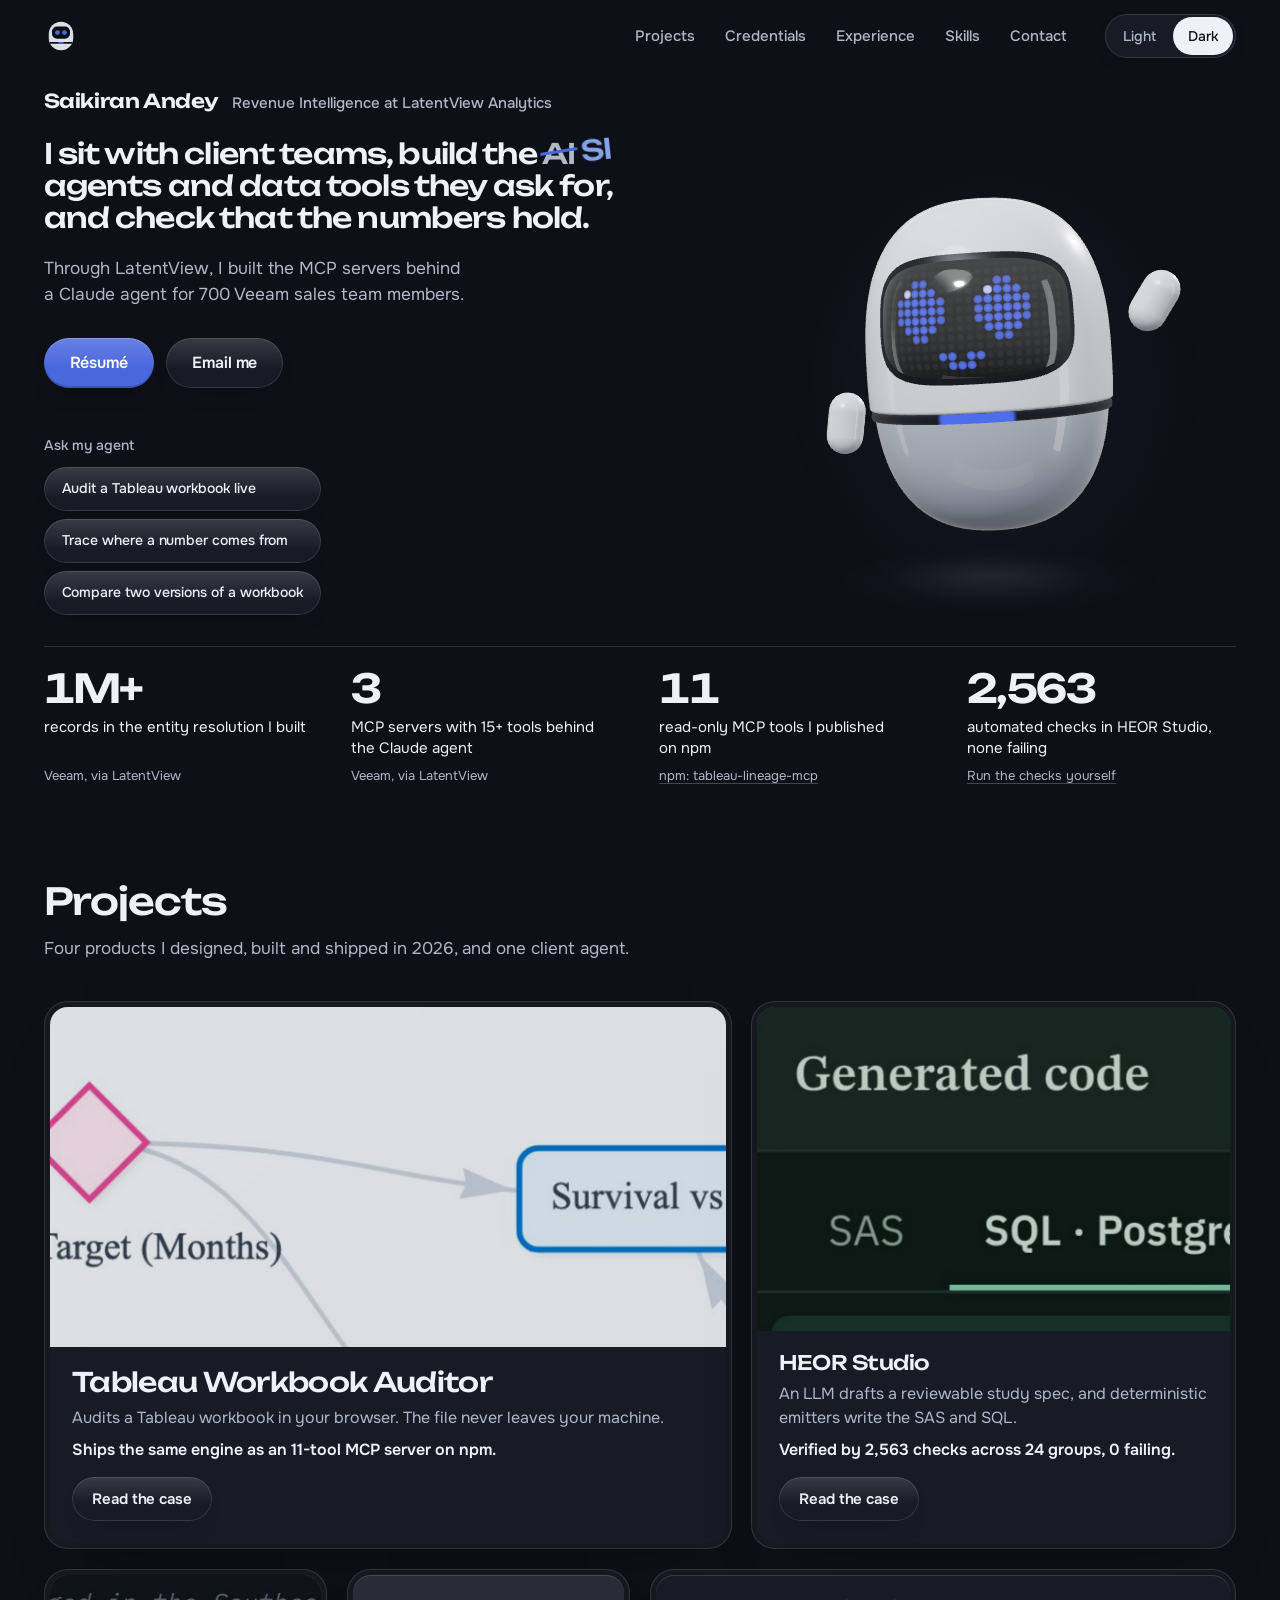
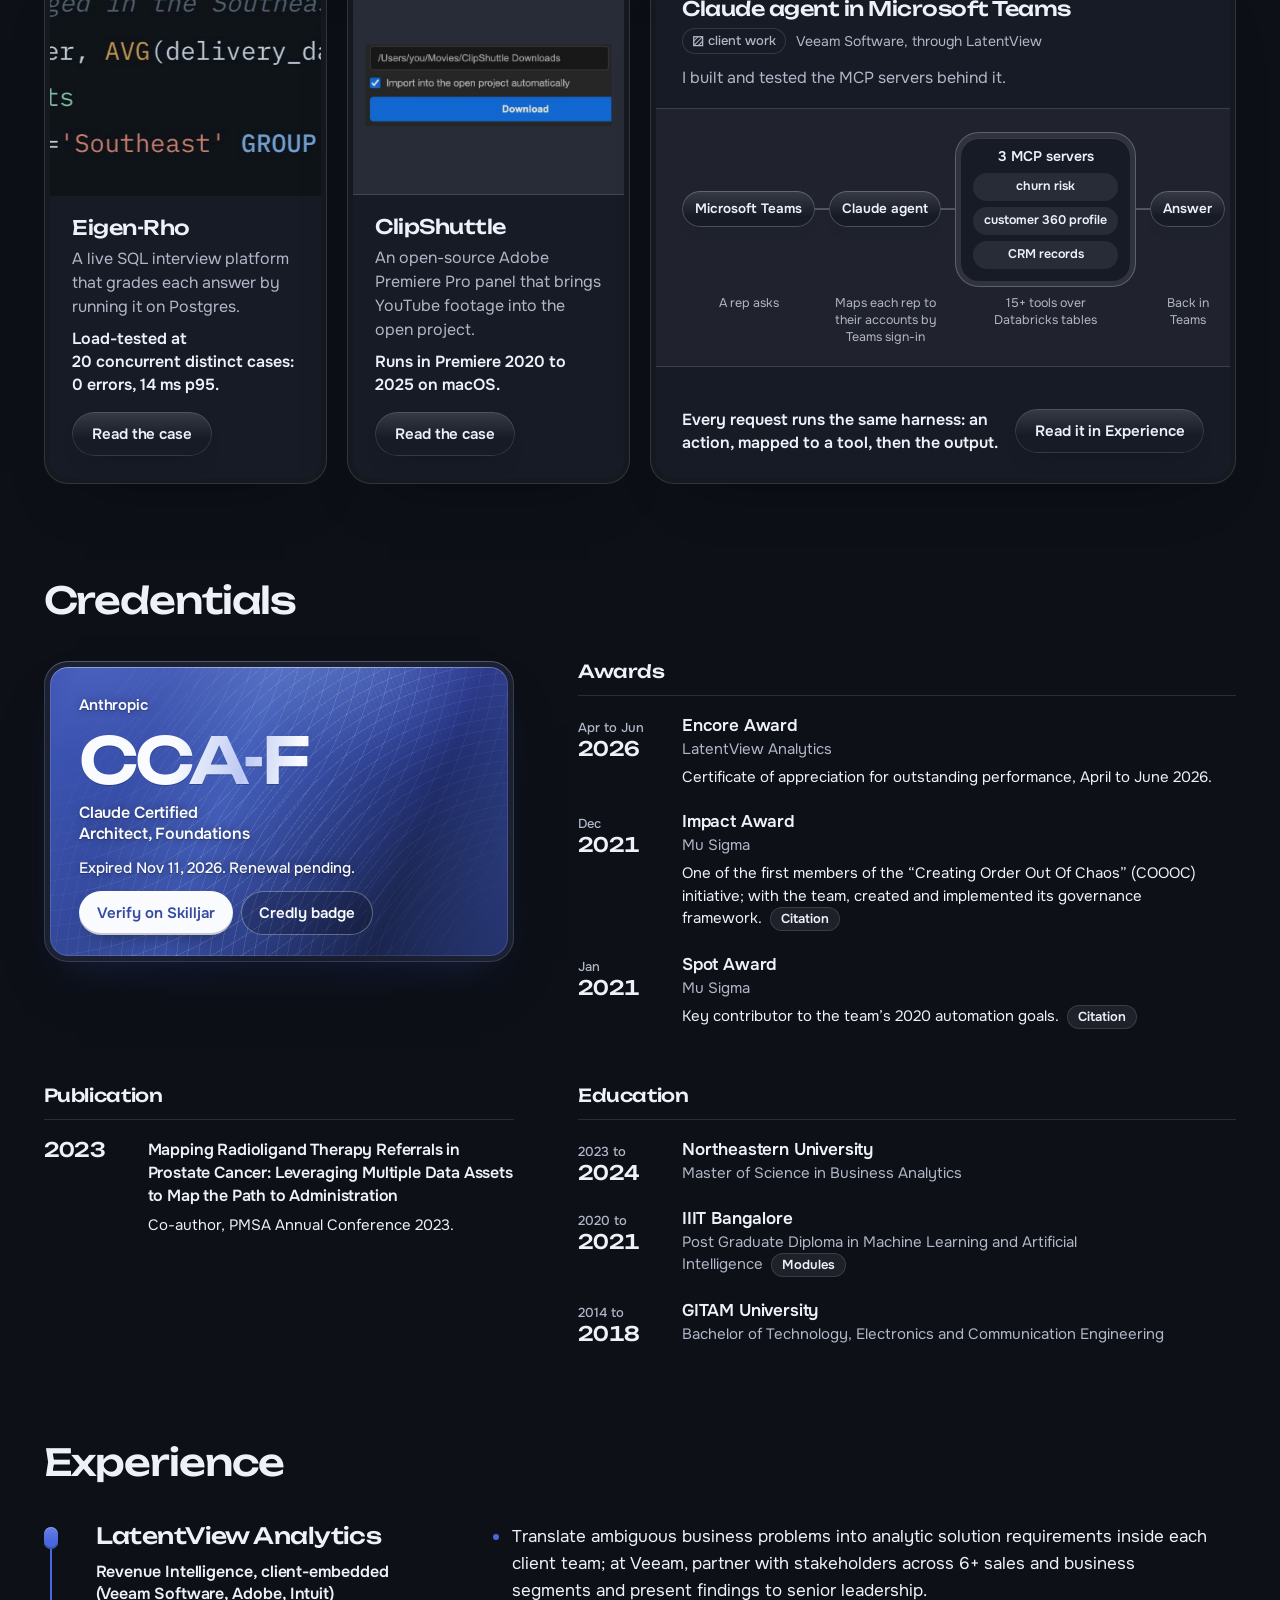
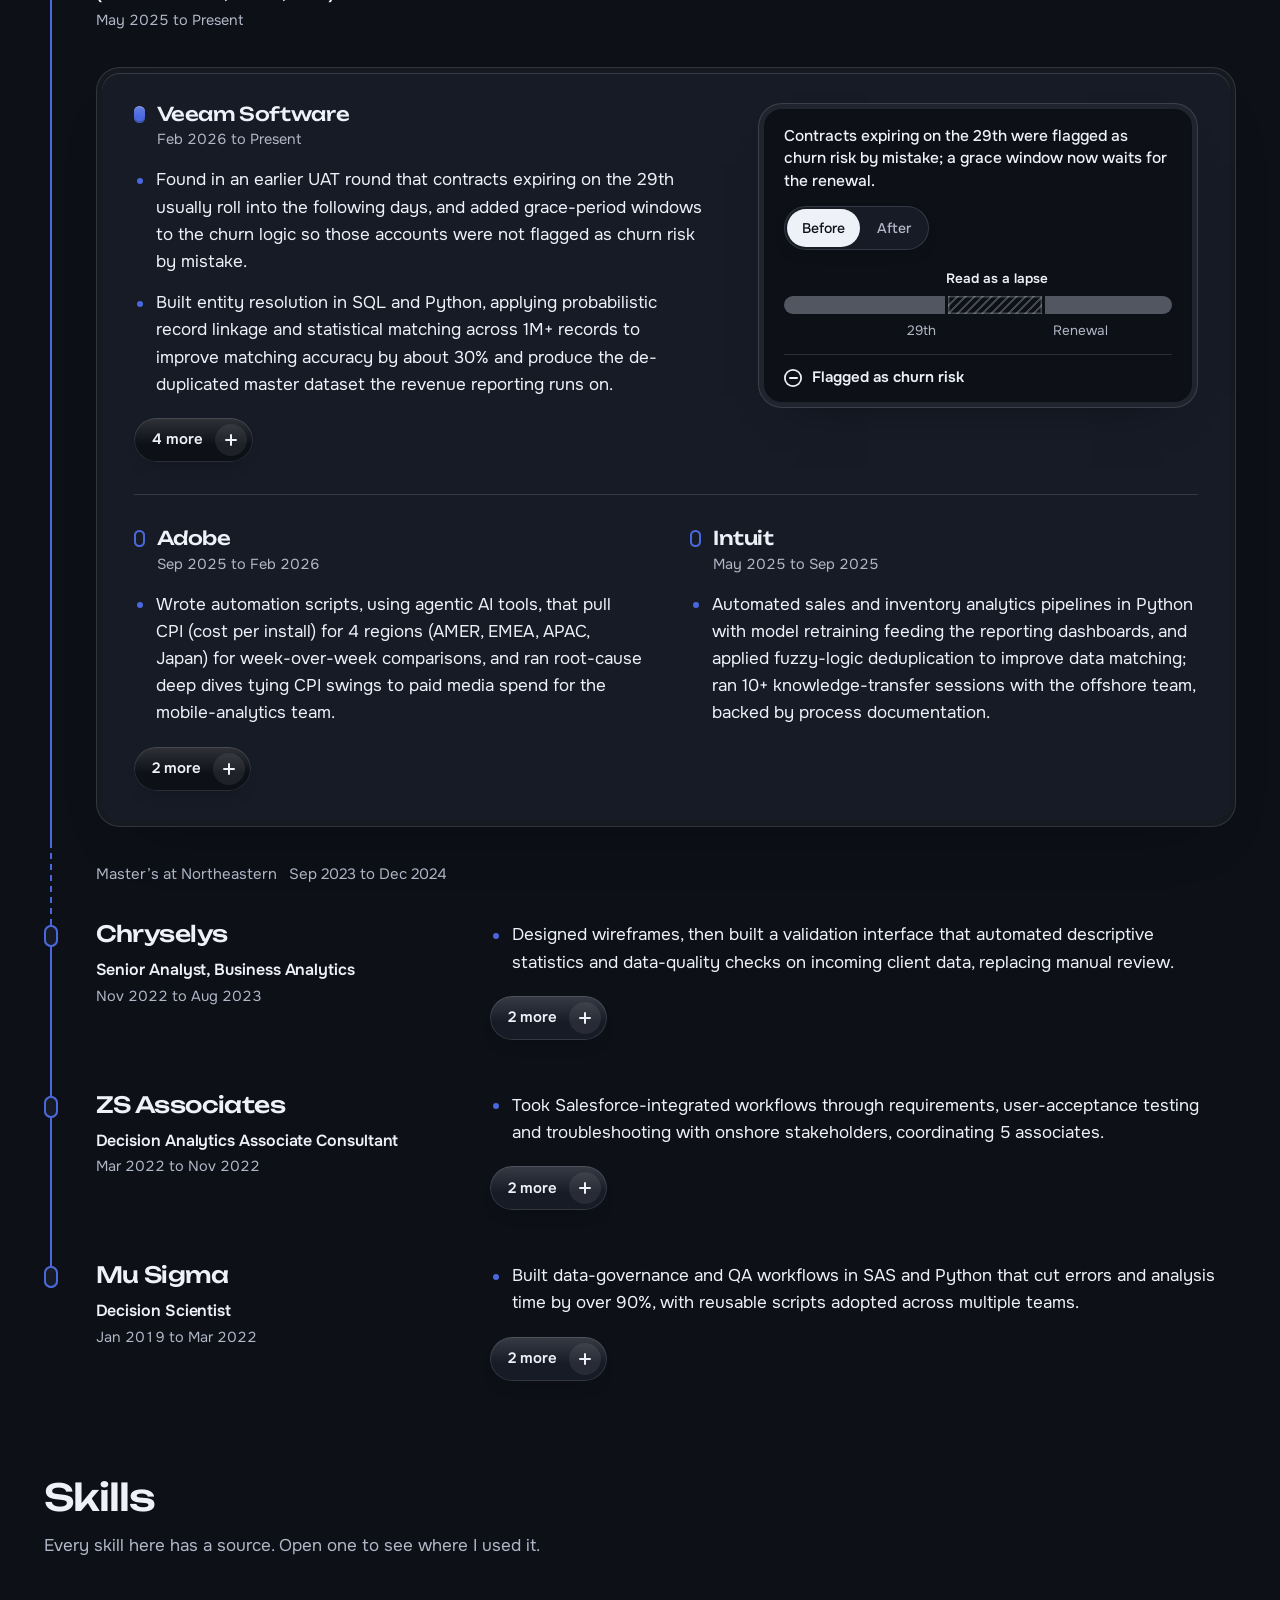
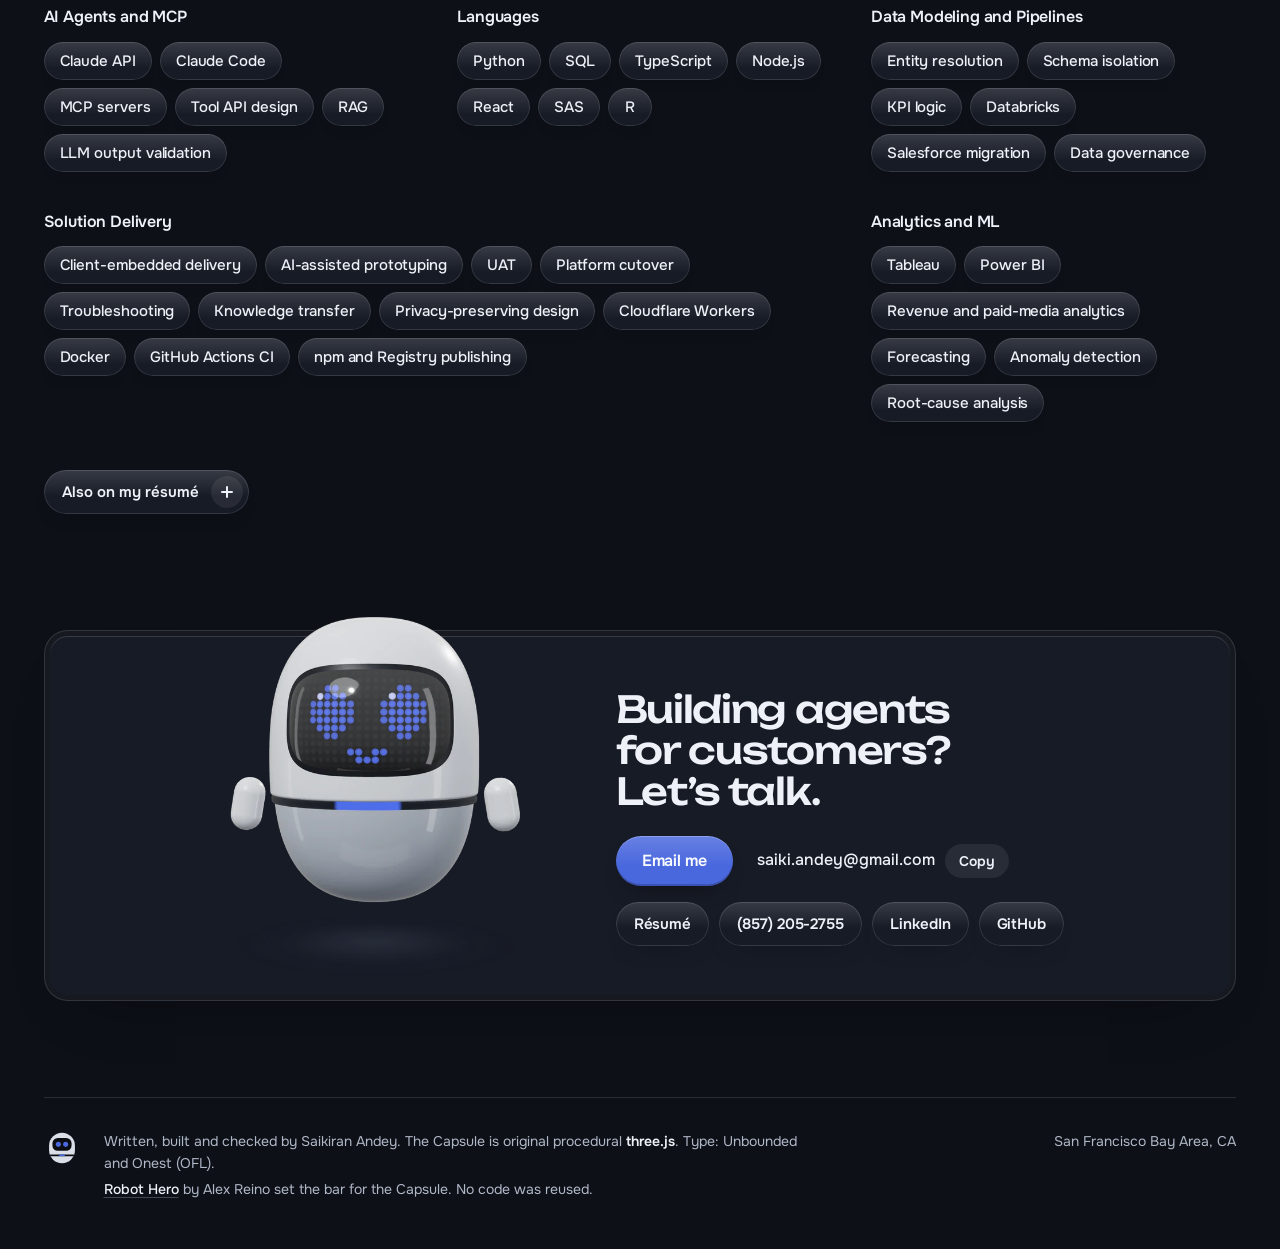
==== commit 2096e7cb: "Deploy portfolio c82cad4 (2026-10-02)" ====
--- a/index.html
+++ b/index.html
@@ -1 +1 @@
-<!DOCTYPE html><html lang="en" data-theme="dark" class="unbounded_cd369f44-module__5a_szG__variable onest_e03890ac-module__gvdy2q__variable doto_bbd94be1-module__pPRh4W__variable"><head><meta charSet="utf-8"/><meta name="viewport" content="width=device-width, initial-scale=1, viewport-fit=cover"/><link rel="preload" href="/_next/static/media/onest_latin_wght_normal-s.p.0zctgtcp9xj58.woff2" as="font" crossorigin="" type="font/woff2"/><link rel="preload" href="/_next/static/media/unbounded_latin_wght_normal-s.p.1tz5lbfnvawi1.woff2" as="font" crossorigin="" type="font/woff2"/><link rel="stylesheet" href="/_next/static/chunks/30f2sexhwolg7.css" data-precedence="next"/><link rel="stylesheet" href="/_next/static/chunks/24o5rzvwj0q_m.css" data-precedence="next"/><link rel="stylesheet" href="/_next/static/chunks/1ryhi7m6snwzl.css" data-precedence="next"/><link rel="stylesheet" href="/_next/static/chunks/1kuhc7nits6pa.css" data-precedence="next"/><link rel="stylesheet" href="/_next/static/chunks/13lzakg8vg675.css" data-precedence="next"/><link rel="preload" as="script" fetchPriority="low" href="/_next/static/chunks/310vm2bl3xxpt.js"/><script src="/_next/static/chunks/19mx3mg6lkumu.js" async=""></script><script src="/_next/static/chunks/1rj7ns8rte9vc.js" async=""></script><script src="/_next/static/chunks/3bb0qu0wuhwr1.js" async=""></script><script src="/_next/static/chunks/turbopack-2e-a58cdyjr05.js" async=""></script><script src="/_next/static/chunks/3fntmmi971322.js" async=""></script><script src="/_next/static/chunks/0g3d4jk8m07gs.js" async=""></script><script src="/_next/static/chunks/1ehsccqvxnqts.js" async=""></script><script src="/_next/static/chunks/1xerhk8ithvxz.js" async=""></script><meta name="next-size-adjust" content=""/><meta name="theme-color" content="#0D1017" media="(prefers-color-scheme: light)"/><meta name="theme-color" content="#0D1017" media="(prefers-color-scheme: dark)"/><meta name="color-scheme" content="light dark"/><title>Saikiran Andey</title><meta name="description" content="I sit with client teams, build the AI agents and data tools they ask for, and check that the numbers hold."/><meta property="og:title" content="Saikiran Andey"/><meta property="og:description" content="I sit with client teams, build the AI agents and data tools they ask for, and check that the numbers hold."/><meta property="og:url" content="https://saikiranandey.com/"/><meta property="og:type" content="website"/><meta name="twitter:card" content="summary"/><meta name="twitter:title" content="Saikiran Andey"/><meta name="twitter:description" content="I sit with client teams, build the AI agents and data tools they ask for, and check that the numbers hold."/><link rel="icon" href="/icon.svg?icon.30g9v0_mwdxfw.svg" sizes="any" type="image/svg+xml"/><script>(function(){var d=document.documentElement;d.setAttribute('data-js','');try{if(localStorage.getItem('theme')==='light'){d.setAttribute('data-theme','light')}}catch(e){}})();</script><script src="/_next/static/chunks/0cz1d0mv5g_q7.js" noModule=""></script></head><body><div hidden=""><!--$--><!--/$--></div><a class="skip" href="#main">Skip to content</a><header class="topbar"><div class="topbar__inner wrap"><a href="#hero" class="topbar__name" aria-label="Saikiran Andey, back to the top"><svg class="capsule-mark" width="34" height="34" viewBox="0 0 32 32" aria-hidden="true" focusable="false"><rect class="capsule-mark__shell" x="4.5" y="2.5" width="23" height="27" rx="11.5"></rect><rect class="capsule-mark__glass" x="7.5" y="7" width="17" height="11.5" rx="4.75"></rect><circle class="capsule-mark__eye" cx="12.75" cy="12.75" r="2.25"></circle><circle class="capsule-mark__eye" cx="19.25" cy="12.75" r="2.25"></circle><path class="capsule-mark__seam" d="M5.2 21.75H26.8L26.3 23.25H5.7Z"></path><rect class="capsule-mark__eye" x="13.5" y="21.75" width="5" height="1.5"></rect></svg></a><nav class="topbar__nav" aria-label="Sections"><ul class="topbar__links" role="list"><li><a href="#projects" class="topbar__link">Projects</a></li><li><a href="#credentials" class="topbar__link">Credentials</a></li><li><a href="#experience" class="topbar__link">Experience</a></li><li><a href="#skills" class="topbar__link">Skills</a></li><li><a href="#contact" class="topbar__link">Contact</a></li></ul></nav><div class="theme-switch needs-js topbar__theme" role="group" aria-label="Colour theme"><button type="button" class="theme-switch__btn" aria-pressed="false">Light</button><button type="button" class="theme-switch__btn" aria-pressed="false">Dark</button></div><details class="menu"><summary class="menu__button">Menu<span class="menu__icon" aria-hidden="true"><span></span><span></span></span></summary><div class="menu__panel shell"><div class="menu__core core"><nav aria-label="Sections"><ul class="menu__list" role="list"><li><a href="#projects" class="menu__link">Projects</a></li><li><a href="#credentials" class="menu__link">Credentials</a></li><li><a href="#experience" class="menu__link">Experience</a></li><li><a href="#skills" class="menu__link">Skills</a></li><li><a href="#contact" class="menu__link">Contact</a></li></ul></nav><div class="theme-switch needs-js menu__theme" role="group" aria-label="Colour theme"><button type="button" class="theme-switch__btn" aria-pressed="false">Light</button><button type="button" class="theme-switch__btn" aria-pressed="false">Dark</button></div></div></div></details></div></header><main id="main" tabindex="-1"><section id="hero" class="hero" aria-labelledby="hero-title"><div class="hero__grid wrap"><div class="hero__text"><p class="hero__name"><span class="hero__who">Saikiran Andey</span> <span class="hero__role">Revenue Intelligence at LatentView Analytics</span></p><h1 id="hero-title" class="hero__h1">I sit with client teams, build the <span class="hero__fix"><del class="hero__fix-old">AI</del> <ins class="hero__fix-new">SI</ins></span> agents and data tools they ask for, and check that the numbers hold.</h1><p class="hero__sub">Open to Forward Deployed Engineer roles. <span class="hero__keep">I built</span> the MCP servers behind <span class="hero__keep">a Claude</span> agent for <span class="claim-module__yLOVoG__claim" data-claim="sum-rollout-700" data-tier="client">700 Veeam sales team members</span>.</p><div class="hero__ctas"><a class="btn btn-primary" href="/Saikiran_Andey_Resume.pdf">Résumé</a><a class="btn btn-secondary" href="mailto:saiki.andey@gmail.com">Email me</a></div></div><div class="ask needs-js"><p class="ask__label" id="ask-label">Ask my agent</p><div class="chips" role="group" aria-labelledby="ask-label"><button type="button" class="chip" data-ask="audit" data-nc="a question&#x27;s own words, not a sourced number" aria-controls="answer" aria-pressed="false">Audit a Tableau workbook live</button><button type="button" class="chip" data-ask="trace" data-nc="a question&#x27;s own words, not a sourced number" aria-controls="answer" aria-pressed="false">Trace where a number comes from</button><button type="button" class="chip" data-ask="diff" data-nc="a question&#x27;s own words, not a sourced number" aria-controls="answer" aria-pressed="false">Compare two versions of a workbook</button></div></div><section class="answer" id="answer" aria-labelledby="answer-q" aria-live="polite" aria-busy="false" hidden=""><div class="answer__shell"><div class="answer__core"><div class="answer__head"><p class="answer__q" id="answer-q" data-nc="the question as asked, not a sourced number"></p><button type="button" class="answer__close" aria-label="Close the answer">Close</button></div><ol class="answer__steps" role="list"></ol></div></div></section><div class="stage"><div class="stage__bot"><picture class="stage__poster"><source media="(max-width: 1023px)" srcSet="/bot/capsule-dark-wide-520.webp 520w, /bot/capsule-dark-wide-1040.webp 1040w" sizes="(min-width: 1024px) 37vw, 92vw"/><source media="not all" srcSet="/bot/capsule-light-wide-520.webp 520w, /bot/capsule-light-wide-1040.webp 1040w" sizes="(min-width: 1024px) 37vw, 92vw"/><source media="all" srcSet="/bot/capsule-dark-square-540.webp 540w, /bot/capsule-dark-square-1080.webp 1080w" sizes="(min-width: 1024px) 37vw, 92vw"/><img src="/bot/capsule-light-square-540.webp" srcSet="/bot/capsule-light-square-540.webp 540w, /bot/capsule-light-square-1080.webp 1080w" sizes="(min-width: 1024px) 37vw, 92vw" width="540" height="540" alt="" decoding="async" fetchPriority="high"/></picture><div class="stage__slot"></div><div class="stage__fallback" aria-hidden="true"><span></span><span></span></div></div></div></div><div class="wrap"><ul class="proof" role="list" aria-label="Sourced numbers"><li class="proof__item" data-proof="records"><p class="proof__num"><span class="claim-module__yLOVoG__claim" data-claim="lv-er-records" data-tier="client">1M+</span></p><p class="proof__label"><span>records in the entity resolution I built</span></p><p class="proof__src proof__src--note">Veeam, via LatentView</p></li><li class="proof__item" data-proof="servers"><p class="proof__num"><span class="claim-module__yLOVoG__claim" data-claim="lv-mcp-servers" data-tier="client">3</span></p><p class="proof__label"><span>MCP servers with </span><span class="claim-module__yLOVoG__claim" data-claim="lv-mcp-tools" data-tier="client">15+ tools</span><span> behind the Claude agent</span></p><p class="proof__src proof__src--note">Veeam, via LatentView</p></li><li class="proof__item" data-proof="npm"><p class="proof__num"><span class="claim-module__yLOVoG__claim" data-claim="proof-mcp-tools" data-tier="live">11</span></p><p class="proof__label"><span>read-only MCP tools I published on npm</span></p><a class="proof__src" href="https://www.npmjs.com/package/tableau-lineage-mcp" rel="noopener">npm: tableau-lineage-mcp</a></li><li class="proof__item" data-proof="checks"><p class="proof__num"><span class="claim-module__yLOVoG__claim" data-claim="proof-heor-checks" data-tier="build">2,563</span></p><p class="proof__label"><span>automated checks in HEOR Studio, none failing</span></p><a class="proof__src" href="https://heor-studio.andey-s.workers.dev" rel="noopener">Run the checks yourself</a></li></ul></div></section><section id="projects" class="section pj" aria-labelledby="projects-title"><div class="wrap"><div class="pj__head"><h2 id="projects-title" class="section-title">Projects</h2><p class="pj__lede"><span class="claim-module__yLOVoG__claim" data-claim="products-four-2026" data-tier="build">Four products I designed, built and shipped in 2026</span>, and one client agent.</p></div><div class="pj-grid" role="group" aria-label="Products and client work"><article class="pj-card shell pj-card--feature" data-tilt="true" data-slug="tableau-workbook-auditor" aria-labelledby="pj-name-tableau-workbook-auditor"><div class="pj-card__core core"><div class="pj-card__cover" data-shape="landscape" style="--focus-reveal:50% 100%"><picture><source media="(max-width: 767px)" srcSet="/covers/tableau-workbook-auditor-phone-1080.jpg" width="1080" height="360"/><img class="pj-card__img tilt-img" src="/covers/tableau-workbook-auditor-640.jpg" srcSet="/covers/tableau-workbook-auditor-640.jpg 640w, /covers/tableau-workbook-auditor-1280.jpg 1280w" sizes="(max-width: 767px) calc(100vw - 32px), (max-width: 1023px) calc(100vw - 64px), 760px" width="1280" height="734" alt="The lineage graph tableau-lineage.com draws for its sample workbook: parameters, calculated fields, raw fields and worksheets as linked nodes." loading="lazy" decoding="async"/></picture></div><div class="pj-card__body"><h3 id="pj-name-tableau-workbook-auditor" class="pj-card__name">Tableau Workbook Auditor</h3><p class="pj-card__what">Audits a Tableau workbook in your browser. The file never leaves your machine.</p><p class="pj-card__result">Ships the same engine as an <span class="claim-module__yLOVoG__claim" data-claim="tl-mcp-tool-server" data-tier="live"><span class="keep">11-tool</span> <!-- -->MCP<!-- --> <!-- -->server</span> on npm.</p><a class="btn btn-secondary pj-card__cta" href="/work/tableau-workbook-auditor/">Read the case<span class="sr-only">: <!-- -->Tableau Workbook Auditor</span></a></div></div></article><article class="pj-card shell" data-tilt="true" data-slug="heor-studio" aria-labelledby="pj-name-heor-studio"><div class="pj-card__core core"><div class="pj-card__cover" data-shape="landscape" style="--focus-rest:0% 0%;--focus-reveal:100% 0%"><picture><source media="(max-width: 767px)" srcSet="/covers/heor-studio-phone-1080.jpg" width="1080" height="360"/><img class="pj-card__img tilt-img" src="/covers/heor-studio-640.jpg" srcSet="/covers/heor-studio-640.jpg 640w, /covers/heor-studio-1280.jpg 1280w" sizes="(max-width: 767px) calc(100vw - 32px), (max-width: 1023px) 50vw, 540px" width="1280" height="747" alt="HEOR Studio after loading its demo study: the generated code pane, with tabs for the SAS and the SQL it wrote and the study’s files listed in order." loading="lazy" decoding="async"/></picture></div><div class="pj-card__body"><h3 id="pj-name-heor-studio" class="pj-card__name">HEOR Studio</h3><p class="pj-card__what">An LLM drafts a reviewable study spec, and deterministic emitters write the SAS and SQL.</p><p class="pj-card__result">Verified by <span class="claim-module__yLOVoG__claim" data-claim="heor-checks" data-tier="build"><span class="keep">2,563 checks</span> <!-- -->across<!-- --> <span class="keep">24 groups,</span> <span class="keep">0 failing</span></span>.</p><a class="btn btn-secondary pj-card__cta" href="/work/heor-studio/">Read the case<span class="sr-only">: <!-- -->HEOR Studio</span></a></div></div></article><article class="pj-card shell" data-tilt="true" data-slug="eigen-rho" aria-labelledby="pj-name-eigen-rho"><div class="pj-card__core core"><div class="pj-card__cover" data-shape="portrait" style="--focus-reveal:50% 100%"><picture><source media="(max-width: 767px)" srcSet="/covers/eigen-rho-phone-1080.jpg" width="1080" height="360"/><img class="pj-card__img tilt-img" src="/covers/eigen-rho-560.jpg" srcSet="/covers/eigen-rho-560.jpg 560w, /covers/eigen-rho-1120.jpg 1120w" sizes="(max-width: 767px) calc(100vw - 32px), (max-width: 1023px) 50vw, 540px" width="1120" height="1336" alt="The sample case console from eigen-rho.com: a dark SQL editor with the question for one step of a case called The Vanishing SKU and the query that answers it." loading="lazy" decoding="async"/></picture></div><div class="pj-card__body"><h3 id="pj-name-eigen-rho" class="pj-card__name">Eigen-Rho</h3><p class="pj-card__what">A live SQL interview platform that grades each answer by running it on Postgres.</p><p class="pj-card__result">Load-tested at <span class="claim-module__yLOVoG__claim" data-claim="er-load-cases" data-tier="owner"><span class="keep">20 concurrent</span> <!-- -->distinct<!-- --> <!-- -->cases</span>: <span class="claim-module__yLOVoG__claim" data-claim="er-errors" data-tier="owner"><span class="keep">0 errors</span></span>, <span class="claim-module__yLOVoG__claim" data-claim="er-p95" data-tier="owner"><span class="keep">14 ms p95</span></span>.</p><a class="btn btn-secondary pj-card__cta" href="/work/eigen-rho/">Read the case<span class="sr-only">: <!-- -->Eigen-Rho</span></a></div></div></article><article class="pj-card shell" data-tilt="true" data-slug="clipshuttle" aria-labelledby="pj-name-clipshuttle"><div class="pj-card__core core"><div class="pj-card__cover" data-shape="landscape" data-fit="contain"><picture><source media="(max-width: 767px)" srcSet="/covers/clipshuttle-phone-600.jpg" width="600" height="200"/><img class="pj-card__img tilt-img" src="/covers/clipshuttle-400.jpg" srcSet="/covers/clipshuttle-400.jpg 400w, /covers/clipshuttle-800.jpg 800w" sizes="(max-width: 767px) calc(100vw - 32px), (max-width: 1023px) 50vw, 540px" width="800" height="365" alt="The ClipShuttle panel’s download settings: a quality picker, the folder it saves to, the box that imports the clip into the open project, and the Download button." loading="lazy" decoding="async"/></picture></div><div class="pj-card__body"><h3 id="pj-name-clipshuttle" class="pj-card__name">ClipShuttle</h3><p class="pj-card__what">An open-source Adobe Premiere Pro panel that brings YouTube footage into the open project.</p><p class="pj-card__result">Runs in <span class="claim-module__yLOVoG__claim" data-claim="cs-premiere-range" data-tier="build">Premiere<!-- --> <span class="keep">2020 to</span> <!-- -->2025</span> on macOS.</p><a class="btn btn-secondary pj-card__cta" href="/work/clipshuttle/">Read the case<span class="sr-only">: <!-- -->ClipShuttle</span></a></div></div></article><article class="pj-card pj-card--agent shell" aria-labelledby="pj-name-agent" data-slug="client-agent"><div class="pj-card__core core pj-agent"><div class="pj-agent__head"><h3 id="pj-name-agent" class="pj-card__name">Claude agent in Microsoft Teams</h3><p class="pj-agent__client"><span class="claim-module__yLOVoG__glyph pj-agent__tier" data-tier="client"><svg class="claim-module__yLOVoG__glyphIcon" viewBox="0 0 12 12" aria-hidden="true" focusable="false"><rect x="1.7" y="1.7" width="8.6" height="8.6" fill="none" stroke="currentColor" stroke-width="1.3"></rect><path d="M1.7 6 6 1.7M1.7 10.3 10.3 1.7M6 10.3 10.3 6" fill="none" stroke="currentColor" stroke-width="1"></path></svg><span>client work</span></span><span>Veeam Software, through LatentView</span></p></div><p class="pj-card__what">I built and tested the MCP servers behind it.</p><div class="pj-agent__stage"><ol class="pj-flow" aria-label="How a question moves through the agent" role="list"><li class="pj-flow__stage" data-at="1" data-kind="node"><span class="pj-flow__node">Microsoft Teams</span><span class="pj-flow__note">A rep asks</span></li><li class="pj-flow__wire" data-at="2" data-kind="wire" aria-hidden="true"><i class="pj-flow__fill"></i></li><li class="pj-flow__stage" data-at="3" data-kind="node"><span class="pj-flow__node">Claude agent</span><span class="pj-flow__note">Maps each rep to their accounts by Teams sign-in</span></li><li class="pj-flow__wire" data-at="4" data-kind="wire" aria-hidden="true"><i class="pj-flow__fill"></i></li><li class="pj-flow__stage pj-flow__stage--group" data-at="5" data-kind="group"><span class="pj-flow__group"><span class="pj-flow__group-core"><span class="pj-flow__group-title"><span class="claim-module__yLOVoG__claim" data-claim="lv-mcp-servers" data-tier="client">3 MCP servers</span></span><span class="pj-flow__servers" role="list"><span class="pj-flow__server" role="listitem">churn risk</span><span class="pj-flow__server" role="listitem" data-nc="product name">customer 360 profile</span><span class="pj-flow__server" role="listitem">CRM records</span></span></span></span><span class="pj-flow__note"><span class="claim-module__yLOVoG__claim" data-claim="lv-mcp-tools" data-tier="client">15+ tools</span> over Databricks tables</span></li><li class="pj-flow__wire" data-at="6" data-kind="wire" aria-hidden="true"><i class="pj-flow__fill"></i></li><li class="pj-flow__stage" data-at="7" data-kind="node"><span class="pj-flow__node pj-flow__node--answer"><span class="pj-flow__tick" aria-hidden="true"></span>Answer</span><span class="pj-flow__note">Back in Teams</span></li></ol></div><div class="pj-agent__foot"><p class="pj-card__result pj-agent__harness">Every request runs the same harness: an action, mapped to a tool, then the output.</p><a class="btn btn-secondary pj-agent__more" href="#experience-veeam">Read it in Experience</a></div></div></article></div></div></section><section id="credentials" class="section cred" aria-labelledby="credentials-title"><div class="wrap"><h2 id="credentials-title" class="section-title">Credentials</h2><div class="cred__grid"><article class="cca" aria-labelledby="credentials-ccaf"><div class="cca__tilt"><div class="cca__shell"><div class="cca__card"><span class="cca__foil" aria-hidden="true"></span><span class="cca__grating" aria-hidden="true"></span><span class="cca__glare" aria-hidden="true"></span><div class="cca__top"><p class="cca__issuer">Anthropic</p></div><h3 id="credentials-ccaf" class="cca__title"><span class="cca__acronym">CCA-F</span><span class="cca__name">Claude Certified Architect, Foundations</span></h3><div class="cca__foot"><p class="cca__valid"><span class="claim-module__yLOVoG__claim" data-claim="ccaf-valid" data-tier="live">Valid until Nov 11, 2026</span></p><div class="cca__links"><a class="cca__btn cca__btn--solid" href="https://verify.skilljar.com/c/k349stsp9ezx" target="_blank" rel="noopener noreferrer">Verify on Skilljar<span class="sr-only"> <!-- -->(opens in a new tab)</span></a><a class="cca__btn" href="https://www.credly.com/badges/5adef59b-6dd3-4dc1-bec7-ad98278b2824" target="_blank" rel="noopener noreferrer">Credly badge<span class="sr-only"> <!-- -->(opens in a new tab)</span></a></div></div></div></div></div></article><div class="cred-group" role="group" aria-labelledby="credentials-awards" data-group="awards"><h3 id="credentials-awards" class="cred-group__title">Awards</h3><ul role="list" class="cred-list"><li class="cred-row" data-kind="award"><p class="cred-when"><span class="cred-when__in" data-nc="years, from the dates in content/certifications.ts"><span class="cred-when__sub">Apr to Jun</span> <span class="cred-when__year">2026</span></span></p><div class="cred-row__body"><h4 class="cred-row__title">Encore Award</h4><p class="cred-row__by">LatentView Analytics</p><p class="cred-row__line">Certificate of appreciation for outstanding performance, <span class="claim-module__yLOVoG__claim" data-claim="encore-period" data-tier="owner">April to June 2026</span>.</p></div></li><li class="cred-row" data-kind="award"><p class="cred-when"><span class="claim-module__yLOVoG__claim cred-when__in" data-claim="impact-month" data-tier="owner"><span class="cred-when__sub">Dec</span> <span class="cred-when__year">2021</span></span></p><div class="cred-row__body"><h4 class="cred-row__title">Impact Award</h4><p class="cred-row__by">Mu Sigma</p><p class="cred-row__line">One of the first members of the “Creating Order Out Of Chaos” (COOOC) initiative; with the team, created and implemented its governance framework.<!-- --> <button type="button" class="cred-more" popoverTarget="credentials-more-impact" aria-label="Citation for the Impact Award"><span class="cred-more__label">Citation</span></button></p><dialog id="credentials-more-impact" popover="auto" class="cred-pop" aria-labelledby="credentials-more-impact-title"><div class="cred-pop__head"><p id="credentials-more-impact-title" class="cred-pop__title">Impact Award</p><button type="button" class="cred-pop__close" popoverTarget="credentials-more-impact" popoverTargetAction="hide">Close</button></div><p class="cred-pop__text">The certificate reads: “As one of the first team members of COOOC, he has collaborated with his team members to create and implement the framework for Governance.”</p><p class="cred-pop__text">The expansion of COOOC comes from my own records; the certificate uses the acronym.</p></dialog></div></li><li class="cred-row" data-kind="award"><p class="cred-when"><span class="claim-module__yLOVoG__claim cred-when__in" data-claim="spot-month" data-tier="owner"><span class="cred-when__sub">Jan</span> <span class="cred-when__year">2021</span></span></p><div class="cred-row__body"><h4 class="cred-row__title">Spot Award</h4><p class="cred-row__by">Mu Sigma</p><p class="cred-row__line">Key contributor to the team’s <span class="claim-module__yLOVoG__claim" data-claim="spot-2020" data-tier="owner">2020 automation goals</span>.<!-- --> <button type="button" class="cred-more" popoverTarget="credentials-more-spot" aria-label="Citation for the Spot Award"><span class="cred-more__label">Citation</span></button></p><dialog id="credentials-more-spot" popover="auto" class="cred-pop" aria-labelledby="credentials-more-spot-title"><div class="cred-pop__head"><p id="credentials-more-spot-title" class="cred-pop__title">Spot Award</p><button type="button" class="cred-pop__close" popoverTarget="credentials-more-spot" popoverTargetAction="hide">Close</button></div><p class="cred-pop__text">The certificate reads: “Sai Kiran has been a key contributor to our <span data-nc="name">2020</span> automation goals. He has played an effective role in understanding problem statements and creating solutions for the same.”</p></dialog></div></li></ul></div><div class="cred-group" role="group" aria-labelledby="credentials-education" data-group="education"><h3 id="credentials-education" class="cred-group__title">Education</h3><ul role="list" class="cred-list"><li class="cred-row" data-kind="education"><p class="cred-when"><span class="cred-when__in" data-nc="years, from the dates in content/certifications.ts"><span class="cred-when__sub">2023 to</span> <span class="cred-when__year">2024</span></span></p><div class="cred-row__body"><h4 class="cred-row__title">Northeastern University</h4><p class="cred-row__by">Master of Science in Business Analytics</p></div></li><li class="cred-row" data-kind="education"><p class="cred-when"><span class="cred-when__in" data-nc="years, from the dates in content/certifications.ts"><span class="cred-when__sub">2020 to</span> <span class="cred-when__year">2021</span></span></p><div class="cred-row__body"><h4 class="cred-row__title">IIIT Bangalore</h4><p class="cred-row__by">Post Graduate Diploma in Machine Learning and Artificial Intelligence<!-- --> <button type="button" class="cred-more" popoverTarget="credentials-more-iiitb" aria-label="Modules on the IIIT Bangalore certificate"><span class="cred-more__label">Modules</span></button></p><dialog id="credentials-more-iiitb" popover="auto" class="cred-pop" aria-labelledby="credentials-more-iiitb-title"><div class="cred-pop__head"><p id="credentials-more-iiitb-title" class="cred-pop__title">IIIT Bangalore</p><button type="button" class="cred-pop__close" popoverTarget="credentials-more-iiitb" popoverTargetAction="hide">Close</button></div><p class="cred-pop__text">Taken alongside my years at Mu Sigma. The modules below are printed on the certificate.</p><ul role="list" class="cred-pop__list"><li>Statistics Essentials</li><li><span data-nc="module name, as printed on the certificate">ML-1</span></li><li><span data-nc="module name, as printed on the certificate">ML-2</span></li><li>NLP</li><li>Deep Learning and Neural Networks</li><li>Reinforcement Learning</li><li>Deployment and Capstone</li></ul></dialog></div></li><li class="cred-row" data-kind="education"><p class="cred-when"><span class="cred-when__in" data-nc="years, from the dates in content/certifications.ts"><span class="cred-when__sub">2014 to</span> <span class="cred-when__year">2018</span></span></p><div class="cred-row__body"><h4 class="cred-row__title">GITAM University</h4><p class="cred-row__by">Bachelor of Technology, Electronics and Communication Engineering</p></div></li></ul></div><div class="cred-group" role="group" aria-labelledby="credentials-publication" data-group="publication"><h3 id="credentials-publication" class="cred-group__title">Publication</h3><ul role="list" class="cred-list"><li class="cred-row" data-kind="publication"><p class="cred-when"><span class="cred-when__in" data-nc="a year, from content/certifications.ts"><span class="cred-when__year">2023</span></span></p><div class="cred-row__body"><h4 class="cred-row__title">Mapping Radioligand Therapy Referrals in Prostate Cancer: Leveraging Multiple Data Assets to Map the Path to Administration</h4><p class="cred-row__line">Co-author, <span class="claim-module__yLOVoG__claim" data-claim="chr-pmsa-2023" data-tier="owner">PMSA Annual Conference 2023</span>.</p></div></li></ul></div></div></div></section><section id="experience" class="section xp" aria-labelledby="experience-title"><div class="wrap"><h2 id="experience-title" class="section-title xp-title">Experience</h2><ol class="xp-list" role="list"><li id="experience-latentview" class="xp-stop xp-stop--employer xp-stop--now" data-xp-stop=""><span class="xp-seg" aria-hidden="true"></span><span class="xp-node" data-xp-mark="" aria-hidden="true"></span><article class="xp-entry" aria-labelledby="xp-h-latentview"><header class="xp-meta"><h3 id="xp-h-latentview" class="xp-org">LatentView Analytics</h3><p class="xp-role">Revenue Intelligence, client-embedded (Veeam Software, Adobe, Intuit)</p><p class="xp-when"><time dateTime="2025-05">May 2025</time> to <!-- -->Present</p></header><div class="xp-body"><ul class="xp-points" role="list"><li id="xp-point-latentview-1" data-resume="latentview-1">Translate ambiguous business problems into analytic solution requirements inside each client team; at Veeam, partner with stakeholders across <span class="claim-module__yLOVoG__claim" data-claim="lv-segments" data-tier="client">6+ sales and business segments</span> and present findings to senior leadership.</li></ul></div><div class="xp-clients shell"><ol class="xp-clients__list core" role="list" aria-label="Client teams through LatentView"><li id="experience-veeam" class="xp-client xp-client--veeam xp-client--now xp-client--replay"><article class="xp-client__entry" aria-labelledby="xp-h-veeam"><header class="xp-client__head"><span class="xp-mark" data-xp-mark="" aria-hidden="true"></span><h4 id="xp-h-veeam" class="xp-client__name">Veeam Software</h4><p class="xp-when"><time dateTime="2026-02">Feb 2026</time> to <!-- -->Present</p></header><ul class="xp-points xp-client__points" role="list"><li id="xp-point-veeam-2" data-resume="veeam-2">Found in an earlier UAT round that contracts expiring on the <span class="claim-module__yLOVoG__claim" data-claim="grace-29th" data-tier="client">29th</span> usually roll into the following days, and added grace-period windows to the churn logic so those accounts were not flagged as churn risk by mistake.</li><li id="xp-point-veeam-3" data-resume="veeam-3">Built entity resolution in SQL and Python, applying probabilistic record linkage and statistical matching across <span class="claim-module__yLOVoG__claim" data-claim="lv-er-records" data-tier="client">1M+ records</span> to improve matching accuracy by <span class="claim-module__yLOVoG__claim" data-claim="lv-er-accuracy" data-tier="client">about 30%</span> and produce the de-duplicated master dataset the revenue reporting runs on.</li></ul><figure class="xp-replay" data-state="auto" aria-labelledby="xp-grace-say" aria-describedby="xp-point-veeam-2"><div class="xp-replay__shell shell"><div class="xp-replay__core core"><p id="xp-grace-say" class="xp-say">Contracts expiring on the <span class="claim-module__yLOVoG__claim" data-claim="grace-29th" data-tier="client">29th</span> were flagged as churn risk by mistake; a grace window now waits for the renewal.</p><div class="xp-toggle needs-js" role="group" aria-label="Show the churn logic before or after the fix"><button type="button" class="xp-toggle__btn" aria-pressed="false">Before</button><button type="button" class="xp-toggle__btn" aria-pressed="true">After</button></div><div class="xp-gw"><div class="xp-gw__bar" aria-hidden="true"><span class="xp-gw__seg xp-gw__seg--term"></span><span class="xp-gw__gap"><span class="xp-gw__grace"></span></span><span class="xp-gw__seg xp-gw__seg--renew"></span></div><p class="xp-gw__label xp-gw__label--term"><span class="claim-module__yLOVoG__claim" data-claim="grace-29th" data-tier="client">29th</span></p><p class="xp-gw__label xp-gw__label--gap"><span class="xp-gw__state xp-gw__state--before needs-js">Read as a lapse</span><span class="xp-gw__state xp-gw__state--after">Grace window</span></p><p class="xp-gw__label xp-gw__label--renew">Renewal</p></div><p class="xp-verdict"><span class="xp-gw__state xp-gw__state--before xp-verdict__text needs-js"><span class="xp-verdict__icon xp-verdict__icon--flag" aria-hidden="true"></span>Flagged as churn risk</span><span class="xp-gw__state xp-gw__state--after xp-verdict__text"><span class="xp-verdict__icon xp-verdict__icon--clear" aria-hidden="true"></span>Not flagged</span></p></div></div><span class="sr-only" aria-live="polite"></span></figure><details class="xp-more"><summary class="xp-more__toggle"><span class="xp-more__closed"><span data-computed="count of the other resume points">4</span> more</span><span class="xp-more__open">Show fewer</span><span class="xp-more__icon" aria-hidden="true"></span></summary><div class="xp-more__body"><ul class="xp-points" role="list"><li id="xp-point-veeam-1" data-resume="veeam-1">Built and tested <span class="claim-module__yLOVoG__claim" data-claim="lv-mcp-servers" data-tier="client">3 MCP servers</span> (churn risk, <span data-nc="name">customer 360 profile</span>, CRM records from Salesforce-sourced tables in Databricks) with <span class="claim-module__yLOVoG__claim" data-claim="lv-mcp-tools" data-tier="client">15+ tools</span> behind a Claude agent in Microsoft Teams that maps each rep to their own accounts through their Teams sign-in; passed final UAT with <span class="claim-module__yLOVoG__claim" data-claim="lv-uat-zero" data-tier="client">zero errors</span> ahead of an <span class="claim-module__yLOVoG__claim" data-claim="agent-rollout-month" data-tier="client">October 2026</span> rollout to <span class="claim-module__yLOVoG__claim" data-claim="lv-rollout-700" data-tier="client">700 sales team members</span>.</li><li id="xp-point-veeam-4" data-resume="veeam-4">Migrated the revenue reporting data architecture from legacy to next-generation Salesforce, re-engineering the KPI logic and reconciling each KPI against its legacy definition while rebuilding <span class="claim-module__yLOVoG__claim" data-claim="lv-dashboards" data-tier="client">15+ Tableau dashboards</span> the global sales organization uses daily, with no disruption to business-critical KPIs through the cutover.</li><li id="xp-point-veeam-5" data-resume="veeam-5">Built the Databricks pipelines (ingestion, transformation, delivery) that feed the revenue dashboards and forecasting models, processing <span class="claim-module__yLOVoG__claim" data-claim="lv-pipeline-records" data-tier="client">2M+ records</span> at <span class="claim-module__yLOVoG__claim" data-claim="lv-refresh" data-tier="client">99%+ refresh reliability</span>.</li><li id="xp-point-veeam-6" data-resume="veeam-6">Embedded revenue forecasting and anomaly detection, plus natural-language querying and automated insight summaries with fallback handling for low-confidence outputs, in the reporting; together they cut stakeholder analysis and meeting-prep time by <span class="claim-module__yLOVoG__claim" data-claim="lv-hours-week" data-tier="client">about 10 hours per week</span>.</li></ul><div class="xp-words"><p class="xp-words__head">In my words</p><p class="xp-words__text">Before the agent, reps looked up churn risk in a Tableau dashboard. The agent turns that lookup into a question in Microsoft Teams. I built the MCP servers behind it, reading tables in Databricks, and a rep’s Teams sign-in maps them to their own accounts, so the agent answers only about accounts they own. Every request runs the same harness: an action, mapped to a tool, then the output. I built the servers, tested them, and got them delivered.</p><p class="xp-words__text">When reporting moved to next-generation Salesforce, I rebuilt the dashboards one at a time and reconciled every KPI against its legacy definition through the cutover. The whole global sales division reads these dashboards daily for its updates, so the bar was that nobody lost a number during the move.</p><p class="xp-words__text">A dashboard is only as trustworthy as the pipeline under it. A failed refresh puts a wrong number in front of an executive.</p></div></div></details></article></li><li id="experience-adobe" class="xp-client xp-client--adobe"><article class="xp-client__entry" aria-labelledby="xp-h-adobe"><header class="xp-client__head"><span class="xp-mark" data-xp-mark="" aria-hidden="true"></span><h4 id="xp-h-adobe" class="xp-client__name">Adobe</h4><p class="xp-when"><time dateTime="2025-09">Sep 2025</time> to <time dateTime="2026-02">Feb 2026</time></p></header><ul class="xp-points xp-client__points" role="list"><li id="xp-point-adobe-1" data-resume="adobe-1">Wrote automation scripts, using agentic AI tools, that pull CPI (cost per install) for <span class="claim-module__yLOVoG__claim" data-claim="lv-regions" data-tier="client">4 regions</span> (AMER, EMEA, APAC, Japan) for week-over-week comparisons, and ran root-cause deep dives tying CPI swings to paid media spend for the mobile-analytics team.</li></ul><details class="xp-more"><summary class="xp-more__toggle"><span class="xp-more__closed"><span data-computed="count of the other resume points">2</span> more</span><span class="xp-more__open">Show fewer</span><span class="xp-more__icon" aria-hidden="true"></span></summary><div class="xp-more__body"><ul class="xp-points" role="list"><li id="xp-point-adobe-2" data-resume="adobe-2">Built Power BI dashboards for MAU and CPI analysis with the mobile-analytics and lifecycle-marketing teams.</li><li id="xp-point-adobe-3" data-resume="adobe-3">Built an early dormancy detection model that Lifecycle Marketing used to prioritize retention interventions.</li></ul><div class="xp-words"><p class="xp-words__head">In my words</p><p class="xp-words__text">I worked inside Adobe’s mobile-analytics team on paid-media measurement. Every week my scripts pulled cost per install for each of the <span class="claim-module__yLOVoG__claim" data-claim="lv-regions" data-tier="client">4 regions</span>, compared it with the week before, and when it moved I dug into why, so marketing could see how its paid media spend was being used.</p></div></div></details></article></li><li id="experience-intuit" class="xp-client xp-client--intuit"><article class="xp-client__entry" aria-labelledby="xp-h-intuit"><header class="xp-client__head"><span class="xp-mark" data-xp-mark="" aria-hidden="true"></span><h4 id="xp-h-intuit" class="xp-client__name">Intuit</h4><p class="xp-when"><time dateTime="2025-05">May 2025</time> to <time dateTime="2025-09">Sep 2025</time></p></header><ul class="xp-points xp-client__points" role="list"><li id="xp-point-intuit-1" data-resume="intuit-1">Automated sales and inventory analytics pipelines in Python with model retraining feeding the reporting dashboards, and applied fuzzy-logic deduplication to improve data matching; ran <span class="claim-module__yLOVoG__claim" data-claim="lv-kt-sessions" data-tier="client">10+ knowledge-transfer sessions</span> with the offshore team, backed by process documentation.</li></ul></article></li></ol></div></article></li><li class="xp-stop xp-stop--gap" data-xp-stop=""><span class="xp-seg" aria-hidden="true"></span><span class="xp-node xp-node--gap" data-xp-mark="" aria-hidden="true"></span><div class="xp-gap"><p class="xp-gap__what">Master’s at <!-- -->Northeastern</p><p class="xp-when"><time dateTime="2023-09">Sep 2023</time> to <time dateTime="2024-12">Dec 2024</time></p></div></li><li id="experience-chryselys" class="xp-stop xp-stop--employer" data-xp-stop=""><span class="xp-seg" aria-hidden="true"></span><span class="xp-node" data-xp-mark="" aria-hidden="true"></span><article class="xp-entry" aria-labelledby="xp-h-chryselys"><header class="xp-meta"><h3 id="xp-h-chryselys" class="xp-org">Chryselys</h3><p class="xp-role">Senior Analyst, Business Analytics</p><p class="xp-when"><time dateTime="2022-11">Nov 2022</time> to <time dateTime="2023-08">Aug 2023</time></p></header><div class="xp-body"><ul class="xp-points" role="list"><li id="xp-point-chryselys-2" data-resume="chryselys-2">Designed wireframes, then built a validation interface that automated descriptive statistics and data-quality checks on incoming client data, replacing manual review.</li></ul><details class="xp-more"><summary class="xp-more__toggle"><span class="xp-more__closed"><span data-computed="count of the other resume points">2</span> more</span><span class="xp-more__open">Show fewer</span><span class="xp-more__icon" aria-hidden="true"></span></summary><div class="xp-more__body"><ul class="xp-points" role="list"><li id="xp-point-chryselys-1" data-resume="chryselys-1">Built provider identity resolution to NPI records for Prostate Radioligand Therapy providers and organizations, closing IQVIA data gaps with web scraping and fuzzy-logic matching and raising NPI mapping accuracy by <span class="claim-module__yLOVoG__claim" data-claim="chr-npi-60" data-tier="owner">60%</span>.</li><li id="xp-point-chryselys-3" data-resume="chryselys-3">Built a patient-journey process tracing <span class="claim-module__yLOVoG__claim" data-claim="chr-encounters" data-tier="owner">10 key encounters</span> around each therapy administration date across integrated client and IQVIA data, and co-authored the patient-journey paper presented at the <span class="claim-module__yLOVoG__claim" data-claim="chr-pmsa-2023" data-tier="owner">PMSA Annual Conference 2023</span>.</li></ul><div class="xp-words"><p class="xp-words__head">In my words</p><p class="xp-words__text">For the patient journey I traced the <span class="claim-module__yLOVoG__claim" data-claim="chr-encounters" data-tier="owner">10 key encounters</span> around each therapy administration date, before and after it, across the client’s data and IQVIA’s. I also presented weekly readouts on patient trends, therapy adoption and provider networks.</p></div></div></details></div></article></li><li id="experience-zs" class="xp-stop xp-stop--employer" data-xp-stop=""><span class="xp-seg" aria-hidden="true"></span><span class="xp-node" data-xp-mark="" aria-hidden="true"></span><article class="xp-entry" aria-labelledby="xp-h-zs"><header class="xp-meta"><h3 id="xp-h-zs" class="xp-org">ZS Associates</h3><p class="xp-role">Decision Analytics Associate Consultant</p><p class="xp-when"><time dateTime="2022-03">Mar 2022</time> to <time dateTime="2022-11">Nov 2022</time></p></header><div class="xp-body"><ul class="xp-points" role="list"><li id="xp-point-zs-2" data-resume="zs-2">Took Salesforce-integrated workflows through requirements, user-acceptance testing and troubleshooting with onshore stakeholders, coordinating <span class="claim-module__yLOVoG__claim" data-claim="zs-associates" data-tier="owner">5 associates</span>.</li></ul><details class="xp-more"><summary class="xp-more__toggle"><span class="xp-more__closed"><span data-computed="count of the other resume points">2</span> more</span><span class="xp-more__open">Show fewer</span><span class="xp-more__icon" aria-hidden="true"></span></summary><div class="xp-more__body"><ul class="xp-points" role="list"><li id="xp-point-zs-1" data-resume="zs-1">Set up Salesforce data-governance processes after a gap analysis with business stakeholders, with Python/VBA automation that eliminated manual data-entry errors and saved <span class="claim-module__yLOVoG__claim" data-claim="zs-hours" data-tier="owner">about 12 hours per associate weekly</span>.</li><li id="xp-point-zs-3" data-resume="zs-3">Streamlined commercial data aggregation for Key Opinion Leader (KOL) targeting, contributing to a <span class="claim-module__yLOVoG__claim" data-claim="zs-increase" data-tier="owner">15% increase</span> in targeted prescriptions in <span class="claim-module__yLOVoG__claim" data-claim="zs-q2-2022" data-tier="owner">Q2 2022</span>.</li></ul></div></details></div></article></li><li id="experience-musigma" class="xp-stop xp-stop--employer" data-xp-stop="" data-last=""><span class="xp-node" data-xp-mark="" aria-hidden="true"></span><article class="xp-entry" aria-labelledby="xp-h-musigma"><header class="xp-meta"><h3 id="xp-h-musigma" class="xp-org">Mu Sigma</h3><p class="xp-role">Decision Scientist</p><p class="xp-when"><time dateTime="2019-01">Jan 2019</time> to <time dateTime="2022-03">Mar 2022</time></p></header><div class="xp-body"><ul class="xp-points" role="list"><li id="xp-point-musigma-2" data-resume="musigma-2">Built data-governance and QA workflows in SAS and Python that cut errors and analysis time by <span class="claim-module__yLOVoG__claim" data-claim="ms-90" data-tier="owner">over 90%</span>, with reusable scripts adopted across multiple teams.</li></ul><details class="xp-more"><summary class="xp-more__toggle"><span class="xp-more__closed"><span data-computed="count of the other resume points">2</span> more</span><span class="xp-more__open">Show fewer</span><span class="xp-more__icon" aria-hidden="true"></span></summary><div class="xp-more__body"><ul class="xp-points" role="list"><li id="xp-point-musigma-1" data-resume="musigma-1">Automated the recurring patient-pool extraction, cost, incidence, prevalence and survival-modeling workflows in Python and SAS, saving <span class="claim-module__yLOVoG__claim" data-claim="ms-workday" data-tier="owner">1+ workday per project</span>.</li><li id="xp-point-musigma-3" data-resume="musigma-3">Built Kaplan-Meier and Cox proportional-hazards models on Flatiron oncology data (cohorts from Dx/Rx codes) comparing on-label and off-label outcomes, and helped reproduce a randomized melanoma trial’s results from real-world data.</li></ul><div class="xp-words"><p class="xp-words__head">In my words</p><p class="xp-words__text">If real-world methods can’t reproduce what a randomized trial found, nobody should trust them with questions a trial can’t answer. That was the point of the melanoma project. I also ran hypothesis tests comparing treatment cohorts, researched and presented real-world-evidence strategies for FDA label-extension protocols, and stratified my survival models by clinical and demographic variables.</p></div></div></details></div></article></li></ol><span hidden=""></span><span hidden=""></span></div></section><section id="skills" class="section skills" aria-labelledby="skills-title"><div class="wrap"><h2 id="skills-title" class="section-title">Skills</h2><p class="skills__lead">Every skill here has a source.<!-- --> <!-- -->Open one to see where I used it.</p><div class="skills__groups"><div class="skills__group"><h3 class="skills__name" id="skills-ai-agents-and-mcp">AI Agents and MCP</h3><ul class="skills__field" role="list" aria-labelledby="skills-ai-agents-and-mcp"><li class="sk" data-sk="claude-api"><button type="button" class="sk__pill" aria-expanded="false" aria-controls="sk-claude-api">Claude API</button><div class="sk__card" id="sk-claude-api" role="group" aria-label="Claude API: where it comes from"><div class="sk__core"><p class="sk__full">Claude API</p><ul class="sk__list" role="list"><li class="sk-ev" style="--i:0"><p class="sk-ev__head"><span class="sk-ev__where">Veeam Software</span><span class="claim-module__yLOVoG__glyph sk-ev__tier" data-tier="client"><svg class="claim-module__yLOVoG__glyphIcon" viewBox="0 0 12 12" aria-hidden="true" focusable="false"><rect x="1.7" y="1.7" width="8.6" height="8.6" fill="none" stroke="currentColor" stroke-width="1.3"></rect><path d="M1.7 6 6 1.7M1.7 10.3 10.3 1.7M6 10.3 10.3 6" fill="none" stroke="currentColor" stroke-width="1"></path></svg><span>client work</span></span></p><p class="sk-ev__line">Claude is the model behind the Teams agent I built the MCP servers for.</p></li><li class="sk-ev" style="--i:1"><p class="sk-ev__head"><span class="sk-ev__where">HEOR Studio</span><span class="claim-module__yLOVoG__glyph sk-ev__tier" data-tier="build"><svg class="claim-module__yLOVoG__glyphIcon" viewBox="0 0 12 12" aria-hidden="true" focusable="false"><path d="M2.2 6.3 4.9 9 9.8 3.1" fill="none" stroke="currentColor" stroke-width="1.7" stroke-linecap="round" stroke-linejoin="round"></path></svg><span>checked at build</span></span></p><p class="sk-ev__line">Its <code class="claim-module__yLOVoG__code" data-nc="identifier">extract_spec</code> tool calls the Claude API, and only when a key is set.<!-- --> <a class="sk-ev__proof" href="https://heor-studio.andey-s.workers.dev" target="_blank" rel="noopener noreferrer">Live app<span class="sr-only">, <!-- -->opens in a new tab</span></a></p></li><li class="sk-ev" style="--i:2"><p class="sk-ev__head"><span class="sk-ev__where">Eigen-Rho</span><span class="claim-module__yLOVoG__glyph sk-ev__tier" data-tier="owner"><svg class="claim-module__yLOVoG__glyphIcon" viewBox="0 0 12 12" aria-hidden="true" focusable="false"><circle cx="6" cy="6" r="4.1" fill="none" stroke="currentColor" stroke-width="1.4"></circle></svg><span>my word</span></span></p><p class="sk-ev__line">The next version, not live yet, uses the Anthropic SDK.</p></li><li class="sk-ev" style="--i:3"><p class="sk-ev__head"><span class="sk-ev__where">CCA-F</span><span class="claim-module__yLOVoG__glyph sk-ev__tier" data-tier="live"><svg class="claim-module__yLOVoG__glyphIcon" viewBox="0 0 12 12" aria-hidden="true" focusable="false"><path d="M2.2 6.3 4.9 9 9.8 3.1" fill="none" stroke="currentColor" stroke-width="1.7" stroke-linecap="round" stroke-linejoin="round"></path></svg><span>checked live</span></span></p><p class="sk-ev__line">Claude Certified Architect, Foundations (CCA-F). <span class="claim-module__yLOVoG__claim" data-claim="ccaf-valid" data-tier="live">Valid until Nov 11, 2026</span>.<!-- --> <a class="sk-ev__proof" href="https://verify.skilljar.com/c/k349stsp9ezx" target="_blank" rel="noopener noreferrer">Skilljar<span class="sr-only">, <!-- -->opens in a new tab</span></a></p></li></ul></div></div></li><li class="sk" data-sk="claude-code"><button type="button" class="sk__pill" aria-expanded="false" aria-controls="sk-claude-code">Claude Code</button><div class="sk__card" id="sk-claude-code" role="group" aria-label="Claude Code: where it comes from"><div class="sk__core"><p class="sk__full">Claude Code</p><ul class="sk__list" role="list"><li class="sk-ev" style="--i:0"><p class="sk-ev__head"><span class="sk-ev__where">Tableau Workbook Auditor</span><span class="claim-module__yLOVoG__glyph sk-ev__tier" data-tier="build"><svg class="claim-module__yLOVoG__glyphIcon" viewBox="0 0 12 12" aria-hidden="true" focusable="false"><path d="M2.2 6.3 4.9 9 9.8 3.1" fill="none" stroke="currentColor" stroke-width="1.7" stroke-linecap="round" stroke-linejoin="round"></path></svg><span>checked at build</span></span></p><p class="sk-ev__line">Built with Claude Code, and it ships as a Claude Code plugin.<!-- --> <a class="sk-ev__proof" href="https://github.com/andey0Saikiran/tableau-lineage/blob/35c20b60812ce360af1aea08a8fa6f2df548b097/README.md" target="_blank" rel="noopener noreferrer">GitHub<span class="sr-only">, <!-- -->opens in a new tab</span></a></p></li><li class="sk-ev" style="--i:1"><p class="sk-ev__head"><span class="sk-ev__where">HEOR Studio</span><span class="claim-module__yLOVoG__glyph sk-ev__tier" data-tier="owner"><svg class="claim-module__yLOVoG__glyphIcon" viewBox="0 0 12 12" aria-hidden="true" focusable="false"><circle cx="6" cy="6" r="4.1" fill="none" stroke="currentColor" stroke-width="1.4"></circle></svg><span>my word</span></span></p><p class="sk-ev__line">Built with Claude Code.</p></li><li class="sk-ev" style="--i:2"><p class="sk-ev__head"><span class="sk-ev__where">ClipShuttle</span><span class="claim-module__yLOVoG__glyph sk-ev__tier" data-tier="build"><svg class="claim-module__yLOVoG__glyphIcon" viewBox="0 0 12 12" aria-hidden="true" focusable="false"><path d="M2.2 6.3 4.9 9 9.8 3.1" fill="none" stroke="currentColor" stroke-width="1.7" stroke-linecap="round" stroke-linejoin="round"></path></svg><span>checked at build</span></span></p><p class="sk-ev__line">Built with Claude Code; the README says so.<!-- --> <a class="sk-ev__proof" href="https://github.com/andey0Saikiran/clipshuttle/blob/5677038af4f23fce71ddef50953544155476a5b7/README.md" target="_blank" rel="noopener noreferrer">GitHub<span class="sr-only">, <!-- -->opens in a new tab</span></a></p></li><li class="sk-ev" style="--i:3"><p class="sk-ev__head"><span class="sk-ev__where">Eigen-Rho</span><span class="claim-module__yLOVoG__glyph sk-ev__tier" data-tier="owner"><svg class="claim-module__yLOVoG__glyphIcon" viewBox="0 0 12 12" aria-hidden="true" focusable="false"><circle cx="6" cy="6" r="4.1" fill="none" stroke="currentColor" stroke-width="1.4"></circle></svg><span>my word</span></span></p><p class="sk-ev__line">Built with Claude Code.</p></li></ul></div></div></li><li class="sk" data-sk="mcp-servers"><button type="button" class="sk__pill" aria-expanded="false" aria-controls="sk-mcp-servers">MCP servers</button><div class="sk__card" id="sk-mcp-servers" role="group" aria-label="MCP servers: where it comes from"><div class="sk__core"><p class="sk__full">MCP server design and publishing (TypeScript, Zod input schemas)</p><ul class="sk__list" role="list"><li class="sk-ev" style="--i:0"><p class="sk-ev__head"><span class="sk-ev__where">Veeam Software</span><span class="claim-module__yLOVoG__glyph sk-ev__tier" data-tier="client"><svg class="claim-module__yLOVoG__glyphIcon" viewBox="0 0 12 12" aria-hidden="true" focusable="false"><rect x="1.7" y="1.7" width="8.6" height="8.6" fill="none" stroke="currentColor" stroke-width="1.3"></rect><path d="M1.7 6 6 1.7M1.7 10.3 10.3 1.7M6 10.3 10.3 6" fill="none" stroke="currentColor" stroke-width="1"></path></svg><span>client work</span></span></p><p class="sk-ev__line"><span class="claim-module__yLOVoG__claim" data-claim="lv-mcp-servers" data-tier="client">3 MCP servers</span> with <span class="claim-module__yLOVoG__claim" data-claim="lv-mcp-tools" data-tier="client">15+ tools</span> behind a Claude agent in Microsoft Teams.</p></li><li class="sk-ev" style="--i:1"><p class="sk-ev__head"><span class="sk-ev__where">Tableau Workbook Auditor</span><span class="claim-module__yLOVoG__glyph sk-ev__tier" data-tier="live"><svg class="claim-module__yLOVoG__glyphIcon" viewBox="0 0 12 12" aria-hidden="true" focusable="false"><path d="M2.2 6.3 4.9 9 9.8 3.1" fill="none" stroke="currentColor" stroke-width="1.7" stroke-linecap="round" stroke-linejoin="round"></path></svg><span>checked live</span></span></p><p class="sk-ev__line">An <span class="claim-module__yLOVoG__claim" data-claim="tl-mcp-tool-server" data-tier="live">11-tool MCP server</span> on npm and the official MCP Registry, written in TypeScript with Zod input schemas.<!-- --> <a class="sk-ev__proof" href="https://www.npmjs.com/package/tableau-lineage-mcp" target="_blank" rel="noopener noreferrer">npm<span class="sr-only">, <!-- -->opens in a new tab</span></a></p></li><li class="sk-ev" style="--i:2"><p class="sk-ev__head"><span class="sk-ev__where">HEOR Studio</span><span class="claim-module__yLOVoG__glyph sk-ev__tier" data-tier="build"><svg class="claim-module__yLOVoG__glyphIcon" viewBox="0 0 12 12" aria-hidden="true" focusable="false"><path d="M2.2 6.3 4.9 9 9.8 3.1" fill="none" stroke="currentColor" stroke-width="1.7" stroke-linecap="round" stroke-linejoin="round"></path></svg><span>checked at build</span></span></p><p class="sk-ev__line"><code class="claim-module__yLOVoG__code" data-nc="identifier">heor-studio-mcp</code> on npm, with Zod input schemas.<!-- --> <a class="sk-ev__proof" href="https://www.npmjs.com/package/heor-studio-mcp" target="_blank" rel="noopener noreferrer">npm<span class="sr-only">, <!-- -->opens in a new tab</span></a></p></li></ul></div></div></li><li class="sk" data-sk="tool-api-design"><button type="button" class="sk__pill" aria-expanded="false" aria-controls="sk-tool-api-design">Tool API design</button><div class="sk__card" id="sk-tool-api-design" role="group" aria-label="Tool API design: where it comes from"><div class="sk__core"><p class="sk__full">tool API design</p><ul class="sk__list" role="list"><li class="sk-ev" style="--i:0"><p class="sk-ev__head"><span class="sk-ev__where">Tableau Workbook Auditor</span><span class="claim-module__yLOVoG__glyph sk-ev__tier" data-tier="build"><svg class="claim-module__yLOVoG__glyphIcon" viewBox="0 0 12 12" aria-hidden="true" focusable="false"><path d="M2.2 6.3 4.9 9 9.8 3.1" fill="none" stroke="currentColor" stroke-width="1.7" stroke-linecap="round" stroke-linejoin="round"></path></svg><span>checked at build</span></span></p><p class="sk-ev__line">Each of its <span class="claim-module__yLOVoG__claim" data-claim="tl-mcp-tools" data-tier="live">11 read-only tools</span> reads from a local file path, so nothing is uploaded.<!-- --> <a class="sk-ev__proof" href="https://github.com/andey0Saikiran/tableau-lineage/blob/35c20b60812ce360af1aea08a8fa6f2df548b097/mcp/src/index.ts" target="_blank" rel="noopener noreferrer">GitHub<span class="sr-only">, <!-- -->opens in a new tab</span></a></p></li><li class="sk-ev" style="--i:1"><p class="sk-ev__head"><span class="sk-ev__where">Veeam Software</span><span class="claim-module__yLOVoG__glyph sk-ev__tier" data-tier="client"><svg class="claim-module__yLOVoG__glyphIcon" viewBox="0 0 12 12" aria-hidden="true" focusable="false"><rect x="1.7" y="1.7" width="8.6" height="8.6" fill="none" stroke="currentColor" stroke-width="1.3"></rect><path d="M1.7 6 6 1.7M1.7 10.3 10.3 1.7M6 10.3 10.3 6" fill="none" stroke="currentColor" stroke-width="1"></path></svg><span>client work</span></span></p><p class="sk-ev__line">Every request runs the same harness: an action, mapped to a tool, then the output.</p></li><li class="sk-ev" style="--i:2"><p class="sk-ev__head"><span class="sk-ev__where">HEOR Studio</span><span class="claim-module__yLOVoG__glyph sk-ev__tier" data-tier="build"><svg class="claim-module__yLOVoG__glyphIcon" viewBox="0 0 12 12" aria-hidden="true" focusable="false"><path d="M2.2 6.3 4.9 9 9.8 3.1" fill="none" stroke="currentColor" stroke-width="1.7" stroke-linecap="round" stroke-linejoin="round"></path></svg><span>checked at build</span></span></p><p class="sk-ev__line">Deterministic tools by default; the one model-backed tool appears only when a key is present.<!-- --> <a class="sk-ev__proof" href="https://heor-studio.andey-s.workers.dev" target="_blank" rel="noopener noreferrer">Live app<span class="sr-only">, <!-- -->opens in a new tab</span></a></p></li></ul></div></div></li><li class="sk" data-sk="rag"><button type="button" class="sk__pill" aria-expanded="false" aria-controls="sk-rag">RAG</button><div class="sk__card" id="sk-rag" role="group" aria-label="RAG: where it comes from"><div class="sk__core"><p class="sk__full">RAG</p><ul class="sk__list" role="list"><li class="sk-ev" style="--i:0"><p class="sk-ev__head"><span class="sk-ev__where">LatentView Analytics</span><span class="claim-module__yLOVoG__glyph sk-ev__tier" data-tier="owner"><svg class="claim-module__yLOVoG__glyphIcon" viewBox="0 0 12 12" aria-hidden="true" focusable="false"><circle cx="6" cy="6" r="4.1" fill="none" stroke="currentColor" stroke-width="1.4"></circle></svg><span>my word</span></span></p><p class="sk-ev__line">Automated minutes of meeting from week-over-week client call summaries with a RAG pipeline.</p></li></ul></div></div></li><li class="sk" data-sk="llm-output-validation"><button type="button" class="sk__pill" aria-expanded="false" aria-controls="sk-llm-output-validation">LLM output validation</button><div class="sk__card" id="sk-llm-output-validation" role="group" aria-label="LLM output validation: where it comes from"><div class="sk__core"><p class="sk__full">LLM output validation (human sign-off gates, low-confidence fallbacks)</p><ul class="sk__list" role="list"><li class="sk-ev" style="--i:0"><p class="sk-ev__head"><span class="sk-ev__where">HEOR Studio</span><span class="claim-module__yLOVoG__glyph sk-ev__tier" data-tier="build"><svg class="claim-module__yLOVoG__glyphIcon" viewBox="0 0 12 12" aria-hidden="true" focusable="false"><path d="M2.2 6.3 4.9 9 9.8 3.1" fill="none" stroke="currentColor" stroke-width="1.7" stroke-linecap="round" stroke-linejoin="round"></path></svg><span>checked at build</span></span></p><p class="sk-ev__line"><code class="claim-module__yLOVoG__code" data-nc="identifier">generate_code</code> won’t run without an explicit sign-off and every code list marked verified.<!-- --> <a class="sk-ev__proof" href="https://heor-studio.andey-s.workers.dev" target="_blank" rel="noopener noreferrer">Live app<span class="sr-only">, <!-- -->opens in a new tab</span></a></p></li><li class="sk-ev" style="--i:1"><p class="sk-ev__head"><span class="sk-ev__where">Veeam Software</span><span class="claim-module__yLOVoG__glyph sk-ev__tier" data-tier="client"><svg class="claim-module__yLOVoG__glyphIcon" viewBox="0 0 12 12" aria-hidden="true" focusable="false"><rect x="1.7" y="1.7" width="8.6" height="8.6" fill="none" stroke="currentColor" stroke-width="1.3"></rect><path d="M1.7 6 6 1.7M1.7 10.3 10.3 1.7M6 10.3 10.3 6" fill="none" stroke="currentColor" stroke-width="1"></path></svg><span>client work</span></span></p><p class="sk-ev__line">Natural-language querying in the revenue reporting falls back when the model’s confidence is low.</p></li><li class="sk-ev" style="--i:2"><p class="sk-ev__head"><span class="sk-ev__where">HEOR Studio</span><span class="claim-module__yLOVoG__glyph sk-ev__tier" data-tier="build"><svg class="claim-module__yLOVoG__glyphIcon" viewBox="0 0 12 12" aria-hidden="true" focusable="false"><path d="M2.2 6.3 4.9 9 9.8 3.1" fill="none" stroke="currentColor" stroke-width="1.7" stroke-linecap="round" stroke-linejoin="round"></path></svg><span>checked at build</span></span></p><p class="sk-ev__line">Analyses it can’t compute honestly are refused before any code is generated, with the reason.<!-- --> <a class="sk-ev__proof" href="https://heor-studio.andey-s.workers.dev" target="_blank" rel="noopener noreferrer">Live app<span class="sr-only">, <!-- -->opens in a new tab</span></a></p></li></ul></div></div></li></ul></div><div class="skills__group"><h3 class="skills__name" id="skills-languages">Languages</h3><ul class="skills__field" role="list" aria-labelledby="skills-languages"><li class="sk" data-sk="python"><button type="button" class="sk__pill" aria-expanded="false" aria-controls="sk-python">Python</button><div class="sk__card" id="sk-python" role="group" aria-label="Python: where it comes from"><div class="sk__core"><p class="sk__full">Python (pandas, scikit-learn)</p><ul class="sk__list" role="list"><li class="sk-ev" style="--i:0"><p class="sk-ev__head"><span class="sk-ev__where">Veeam Software</span><span class="claim-module__yLOVoG__glyph sk-ev__tier" data-tier="client"><svg class="claim-module__yLOVoG__glyphIcon" viewBox="0 0 12 12" aria-hidden="true" focusable="false"><rect x="1.7" y="1.7" width="8.6" height="8.6" fill="none" stroke="currentColor" stroke-width="1.3"></rect><path d="M1.7 6 6 1.7M1.7 10.3 10.3 1.7M6 10.3 10.3 6" fill="none" stroke="currentColor" stroke-width="1"></path></svg><span>client work</span></span></p><p class="sk-ev__line">Entity resolution in SQL and Python across <span class="claim-module__yLOVoG__claim" data-claim="lv-er-records" data-tier="client">1M+ records</span>.</p></li><li class="sk-ev" style="--i:1"><p class="sk-ev__head"><span class="sk-ev__where">Intuit</span><span class="claim-module__yLOVoG__glyph sk-ev__tier" data-tier="client"><svg class="claim-module__yLOVoG__glyphIcon" viewBox="0 0 12 12" aria-hidden="true" focusable="false"><rect x="1.7" y="1.7" width="8.6" height="8.6" fill="none" stroke="currentColor" stroke-width="1.3"></rect><path d="M1.7 6 6 1.7M1.7 10.3 10.3 1.7M6 10.3 10.3 6" fill="none" stroke="currentColor" stroke-width="1"></path></svg><span>client work</span></span></p><p class="sk-ev__line">Sales and inventory analytics pipelines in Python, with model retraining.</p></li><li class="sk-ev" style="--i:2"><p class="sk-ev__head"><span class="sk-ev__where">Mu Sigma</span><span class="claim-module__yLOVoG__glyph sk-ev__tier" data-tier="owner"><svg class="claim-module__yLOVoG__glyphIcon" viewBox="0 0 12 12" aria-hidden="true" focusable="false"><circle cx="6" cy="6" r="4.1" fill="none" stroke="currentColor" stroke-width="1.4"></circle></svg><span>my word</span></span></p><p class="sk-ev__line">Patient-pool, incidence, prevalence and survival workflows automated in Python and SAS.</p></li><li class="sk-ev" style="--i:3"><p class="sk-ev__head"><span class="sk-ev__where">ZS Associates</span><span class="claim-module__yLOVoG__glyph sk-ev__tier" data-tier="owner"><svg class="claim-module__yLOVoG__glyphIcon" viewBox="0 0 12 12" aria-hidden="true" focusable="false"><circle cx="6" cy="6" r="4.1" fill="none" stroke="currentColor" stroke-width="1.4"></circle></svg><span>my word</span></span></p><p class="sk-ev__line">Python and VBA automation behind the Salesforce data-governance processes.</p></li></ul></div></div></li><li class="sk" data-sk="sql"><button type="button" class="sk__pill" aria-expanded="false" aria-controls="sk-sql">SQL</button><div class="sk__card" id="sk-sql" role="group" aria-label="SQL: where it comes from"><div class="sk__core"><p class="sk__full">SQL (CTEs, window functions, query tuning)</p><ul class="sk__list" role="list"><li class="sk-ev" style="--i:0"><p class="sk-ev__head"><span class="sk-ev__where">Veeam Software</span><span class="claim-module__yLOVoG__glyph sk-ev__tier" data-tier="client"><svg class="claim-module__yLOVoG__glyphIcon" viewBox="0 0 12 12" aria-hidden="true" focusable="false"><rect x="1.7" y="1.7" width="8.6" height="8.6" fill="none" stroke="currentColor" stroke-width="1.3"></rect><path d="M1.7 6 6 1.7M1.7 10.3 10.3 1.7M6 10.3 10.3 6" fill="none" stroke="currentColor" stroke-width="1"></path></svg><span>client work</span></span></p><p class="sk-ev__line">Entity resolution in SQL: probabilistic record linkage and statistical matching.</p></li><li class="sk-ev" style="--i:1"><p class="sk-ev__head"><span class="sk-ev__where">HEOR Studio</span><span class="claim-module__yLOVoG__glyph sk-ev__tier" data-tier="build"><svg class="claim-module__yLOVoG__glyphIcon" viewBox="0 0 12 12" aria-hidden="true" focusable="false"><path d="M2.2 6.3 4.9 9 9.8 3.1" fill="none" stroke="currentColor" stroke-width="1.7" stroke-linecap="round" stroke-linejoin="round"></path></svg><span>checked at build</span></span></p><p class="sk-ev__line">Emits SQL that runs in Postgres against answers worked out by hand.<!-- --> <a class="sk-ev__proof" href="https://heor-studio.andey-s.workers.dev" target="_blank" rel="noopener noreferrer">Live app<span class="sr-only">, <!-- -->opens in a new tab</span></a></p></li><li class="sk-ev" style="--i:2"><p class="sk-ev__head"><span class="sk-ev__where">Eigen-Rho</span><span class="claim-module__yLOVoG__glyph sk-ev__tier" data-tier="owner"><svg class="claim-module__yLOVoG__glyphIcon" viewBox="0 0 12 12" aria-hidden="true" focusable="false"><circle cx="6" cy="6" r="4.1" fill="none" stroke="currentColor" stroke-width="1.4"></circle></svg><span>my word</span></span></p><p class="sk-ev__line">Grades each SQL answer by running it on Postgres.</p></li></ul></div></div></li><li class="sk" data-sk="typescript"><button type="button" class="sk__pill" aria-expanded="false" aria-controls="sk-typescript">TypeScript</button><div class="sk__card" id="sk-typescript" role="group" aria-label="TypeScript: where it comes from"><div class="sk__core"><p class="sk__full">TypeScript</p><ul class="sk__list" role="list"><li class="sk-ev" style="--i:0"><p class="sk-ev__head"><span class="sk-ev__where">Tableau Workbook Auditor</span><span class="claim-module__yLOVoG__glyph sk-ev__tier" data-tier="build"><svg class="claim-module__yLOVoG__glyphIcon" viewBox="0 0 12 12" aria-hidden="true" focusable="false"><path d="M2.2 6.3 4.9 9 9.8 3.1" fill="none" stroke="currentColor" stroke-width="1.7" stroke-linecap="round" stroke-linejoin="round"></path></svg><span>checked at build</span></span></p><p class="sk-ev__line">The engine, the browser app and the MCP server are TypeScript.<!-- --> <a class="sk-ev__proof" href="https://github.com/andey0Saikiran/tableau-lineage/blob/35c20b60812ce360af1aea08a8fa6f2df548b097/README.md" target="_blank" rel="noopener noreferrer">GitHub<span class="sr-only">, <!-- -->opens in a new tab</span></a></p></li><li class="sk-ev" style="--i:1"><p class="sk-ev__head"><span class="sk-ev__where">HEOR Studio</span><span class="claim-module__yLOVoG__glyph sk-ev__tier" data-tier="build"><svg class="claim-module__yLOVoG__glyphIcon" viewBox="0 0 12 12" aria-hidden="true" focusable="false"><path d="M2.2 6.3 4.9 9 9.8 3.1" fill="none" stroke="currentColor" stroke-width="1.7" stroke-linecap="round" stroke-linejoin="round"></path></svg><span>checked at build</span></span></p><p class="sk-ev__line">The core, the web app and the MCP server are TypeScript.<!-- --> <a class="sk-ev__proof" href="https://heor-studio.andey-s.workers.dev" target="_blank" rel="noopener noreferrer">Live app<span class="sr-only">, <!-- -->opens in a new tab</span></a></p></li></ul></div></div></li><li class="sk" data-sk="nodejs"><button type="button" class="sk__pill" aria-expanded="false" aria-controls="sk-nodejs">Node.js</button><div class="sk__card" id="sk-nodejs" role="group" aria-label="Node.js: where it comes from"><div class="sk__core"><p class="sk__full">Node.js</p><ul class="sk__list" role="list"><li class="sk-ev" style="--i:0"><p class="sk-ev__head"><span class="sk-ev__where">ClipShuttle</span><span class="claim-module__yLOVoG__glyph sk-ev__tier" data-tier="build"><svg class="claim-module__yLOVoG__glyphIcon" viewBox="0 0 12 12" aria-hidden="true" focusable="false"><path d="M2.2 6.3 4.9 9 9.8 3.1" fill="none" stroke="currentColor" stroke-width="1.7" stroke-linecap="round" stroke-linejoin="round"></path></svg><span>checked at build</span></span></p><p class="sk-ev__line">A Node engine inside Premiere drives yt-dlp, ffmpeg and deno.<!-- --> <a class="sk-ev__proof" href="https://github.com/andey0Saikiran/clipshuttle/blob/5677038af4f23fce71ddef50953544155476a5b7/extension/js/downloader.js" target="_blank" rel="noopener noreferrer">GitHub<span class="sr-only">, <!-- -->opens in a new tab</span></a></p></li><li class="sk-ev" style="--i:1"><p class="sk-ev__head"><span class="sk-ev__where">Tableau Workbook Auditor</span><span class="claim-module__yLOVoG__glyph sk-ev__tier" data-tier="build"><svg class="claim-module__yLOVoG__glyphIcon" viewBox="0 0 12 12" aria-hidden="true" focusable="false"><path d="M2.2 6.3 4.9 9 9.8 3.1" fill="none" stroke="currentColor" stroke-width="1.7" stroke-linecap="round" stroke-linejoin="round"></path></svg><span>checked at build</span></span></p><p class="sk-ev__line">The MCP server runs on Node over stdio.<!-- --> <a class="sk-ev__proof" href="https://github.com/andey0Saikiran/tableau-lineage/blob/35c20b60812ce360af1aea08a8fa6f2df548b097/mcp/src/index.ts" target="_blank" rel="noopener noreferrer">GitHub<span class="sr-only">, <!-- -->opens in a new tab</span></a></p></li><li class="sk-ev" style="--i:2"><p class="sk-ev__head"><span class="sk-ev__where">Eigen-Rho</span><span class="claim-module__yLOVoG__glyph sk-ev__tier" data-tier="owner"><svg class="claim-module__yLOVoG__glyphIcon" viewBox="0 0 12 12" aria-hidden="true" focusable="false"><circle cx="6" cy="6" r="4.1" fill="none" stroke="currentColor" stroke-width="1.4"></circle></svg><span>my word</span></span></p><p class="sk-ev__line">An Express server on Node.</p></li></ul></div></div></li><li class="sk" data-sk="react"><button type="button" class="sk__pill" aria-expanded="false" aria-controls="sk-react">React</button><div class="sk__card" id="sk-react" role="group" aria-label="React: where it comes from"><div class="sk__core"><p class="sk__full">React</p><ul class="sk__list" role="list"><li class="sk-ev" style="--i:0"><p class="sk-ev__head"><span class="sk-ev__where">Tableau Workbook Auditor</span><span class="claim-module__yLOVoG__glyph sk-ev__tier" data-tier="build"><svg class="claim-module__yLOVoG__glyphIcon" viewBox="0 0 12 12" aria-hidden="true" focusable="false"><path d="M2.2 6.3 4.9 9 9.8 3.1" fill="none" stroke="currentColor" stroke-width="1.7" stroke-linecap="round" stroke-linejoin="round"></path></svg><span>checked at build</span></span></p><p class="sk-ev__line">The browser app is React and Vite, tested with Vitest.<!-- --> <a class="sk-ev__proof" href="https://github.com/andey0Saikiran/tableau-lineage/blob/35c20b60812ce360af1aea08a8fa6f2df548b097/README.md" target="_blank" rel="noopener noreferrer">GitHub<span class="sr-only">, <!-- -->opens in a new tab</span></a></p></li></ul></div></div></li><li class="sk" data-sk="sas"><button type="button" class="sk__pill" aria-expanded="false" aria-controls="sk-sas">SAS</button><div class="sk__card" id="sk-sas" role="group" aria-label="SAS: where it comes from"><div class="sk__core"><p class="sk__full">SAS</p><ul class="sk__list" role="list"><li class="sk-ev" style="--i:0"><p class="sk-ev__head"><span class="sk-ev__where">Mu Sigma</span><span class="claim-module__yLOVoG__glyph sk-ev__tier" data-tier="owner"><svg class="claim-module__yLOVoG__glyphIcon" viewBox="0 0 12 12" aria-hidden="true" focusable="false"><circle cx="6" cy="6" r="4.1" fill="none" stroke="currentColor" stroke-width="1.4"></circle></svg><span>my word</span></span></p><p class="sk-ev__line">Data-governance and QA workflows in SAS and Python.</p></li><li class="sk-ev" style="--i:1"><p class="sk-ev__head"><span class="sk-ev__where">HEOR Studio</span><span class="claim-module__yLOVoG__glyph sk-ev__tier" data-tier="build"><svg class="claim-module__yLOVoG__glyphIcon" viewBox="0 0 12 12" aria-hidden="true" focusable="false"><path d="M2.2 6.3 4.9 9 9.8 3.1" fill="none" stroke="currentColor" stroke-width="1.7" stroke-linecap="round" stroke-linejoin="round"></path></svg><span>checked at build</span></span></p><p class="sk-ev__line">Emits SAS programs as twins of the SQL. The SAS is not run on this site.<!-- --> <a class="sk-ev__proof" href="https://heor-studio.andey-s.workers.dev" target="_blank" rel="noopener noreferrer">Live app<span class="sr-only">, <!-- -->opens in a new tab</span></a></p></li></ul></div></div></li><li class="sk" data-sk="r"><button type="button" class="sk__pill" aria-expanded="false" aria-controls="sk-r">R</button><div class="sk__card" id="sk-r" role="group" aria-label="R: where it comes from"><div class="sk__core"><p class="sk__full">R</p><ul class="sk__list" role="list"><li class="sk-ev" style="--i:0"><p class="sk-ev__head"><span class="claim-module__yLOVoG__glyph sk-ev__tier" data-tier="owner"><svg class="claim-module__yLOVoG__glyphIcon" viewBox="0 0 12 12" aria-hidden="true" focusable="false"><circle cx="6" cy="6" r="4.1" fill="none" stroke="currentColor" stroke-width="1.4"></circle></svg><span>my word</span></span></p><p class="sk-ev__line">Listed on my word. Nothing public on this page shows R.</p></li></ul></div></div></li></ul></div><div class="skills__group"><h3 class="skills__name" id="skills-data-modeling-and-pipelines">Data Modeling and Pipelines</h3><ul class="skills__field" role="list" aria-labelledby="skills-data-modeling-and-pipelines"><li class="sk" data-sk="entity-resolution"><button type="button" class="sk__pill" aria-expanded="false" aria-controls="sk-entity-resolution">Entity resolution</button><div class="sk__card" id="sk-entity-resolution" role="group" aria-label="Entity resolution: where it comes from"><div class="sk__core"><p class="sk__full">entity and identity resolution (probabilistic record linkage, fuzzy matching)</p><ul class="sk__list" role="list"><li class="sk-ev" style="--i:0"><p class="sk-ev__head"><span class="sk-ev__where">Veeam Software</span><span class="claim-module__yLOVoG__glyph sk-ev__tier" data-tier="client"><svg class="claim-module__yLOVoG__glyphIcon" viewBox="0 0 12 12" aria-hidden="true" focusable="false"><rect x="1.7" y="1.7" width="8.6" height="8.6" fill="none" stroke="currentColor" stroke-width="1.3"></rect><path d="M1.7 6 6 1.7M1.7 10.3 10.3 1.7M6 10.3 10.3 6" fill="none" stroke="currentColor" stroke-width="1"></path></svg><span>client work</span></span></p><p class="sk-ev__line">Entity resolution across <span class="claim-module__yLOVoG__claim" data-claim="lv-er-records" data-tier="client">1M+ records</span>, improving matching accuracy by <span class="claim-module__yLOVoG__claim" data-claim="lv-er-accuracy" data-tier="client">about 30%</span>.</p></li><li class="sk-ev" style="--i:1"><p class="sk-ev__head"><span class="sk-ev__where">Chryselys</span><span class="claim-module__yLOVoG__glyph sk-ev__tier" data-tier="owner"><svg class="claim-module__yLOVoG__glyphIcon" viewBox="0 0 12 12" aria-hidden="true" focusable="false"><circle cx="6" cy="6" r="4.1" fill="none" stroke="currentColor" stroke-width="1.4"></circle></svg><span>my word</span></span></p><p class="sk-ev__line">Provider identity resolution to NPI records with fuzzy-logic matching, raising mapping accuracy by <span class="claim-module__yLOVoG__claim" data-claim="chr-npi-60" data-tier="owner">60%</span>.</p></li><li class="sk-ev" style="--i:2"><p class="sk-ev__head"><span class="sk-ev__where">Intuit</span><span class="claim-module__yLOVoG__glyph sk-ev__tier" data-tier="client"><svg class="claim-module__yLOVoG__glyphIcon" viewBox="0 0 12 12" aria-hidden="true" focusable="false"><rect x="1.7" y="1.7" width="8.6" height="8.6" fill="none" stroke="currentColor" stroke-width="1.3"></rect><path d="M1.7 6 6 1.7M1.7 10.3 10.3 1.7M6 10.3 10.3 6" fill="none" stroke="currentColor" stroke-width="1"></path></svg><span>client work</span></span></p><p class="sk-ev__line">Fuzzy-logic deduplication in the sales and inventory pipelines.</p></li></ul></div></div></li><li class="sk" data-sk="schema-isolation"><button type="button" class="sk__pill" aria-expanded="false" aria-controls="sk-schema-isolation">Schema isolation</button><div class="sk__card" id="sk-schema-isolation" role="group" aria-label="Schema isolation: where it comes from"><div class="sk__core"><p class="sk__full">multi-tenant schema isolation (schema-per-case Postgres with read-only roles)</p><ul class="sk__list" role="list"><li class="sk-ev" style="--i:0"><p class="sk-ev__head"><span class="sk-ev__where">Eigen-Rho</span><span class="claim-module__yLOVoG__glyph sk-ev__tier" data-tier="owner"><svg class="claim-module__yLOVoG__glyphIcon" viewBox="0 0 12 12" aria-hidden="true" focusable="false"><circle cx="6" cy="6" r="4.1" fill="none" stroke="currentColor" stroke-width="1.4"></circle></svg><span>my word</span></span></p><p class="sk-ev__line">Every case is its own Postgres schema with its own read-only role.</p></li></ul></div></div></li><li class="sk" data-sk="kpi-logic"><button type="button" class="sk__pill" aria-expanded="false" aria-controls="sk-kpi-logic">KPI logic</button><div class="sk__card" id="sk-kpi-logic" role="group" aria-label="KPI logic: where it comes from"><div class="sk__core"><p class="sk__full">KPI and metric logic</p><ul class="sk__list" role="list"><li class="sk-ev" style="--i:0"><p class="sk-ev__head"><span class="sk-ev__where">Veeam Software</span><span class="claim-module__yLOVoG__glyph sk-ev__tier" data-tier="client"><svg class="claim-module__yLOVoG__glyphIcon" viewBox="0 0 12 12" aria-hidden="true" focusable="false"><rect x="1.7" y="1.7" width="8.6" height="8.6" fill="none" stroke="currentColor" stroke-width="1.3"></rect><path d="M1.7 6 6 1.7M1.7 10.3 10.3 1.7M6 10.3 10.3 6" fill="none" stroke="currentColor" stroke-width="1"></path></svg><span>client work</span></span></p><p class="sk-ev__line">Re-engineered the KPI logic and reconciled each KPI against its legacy definition.</p></li></ul></div></div></li><li class="sk" data-sk="databricks"><button type="button" class="sk__pill" aria-expanded="false" aria-controls="sk-databricks">Databricks</button><div class="sk__card" id="sk-databricks" role="group" aria-label="Databricks: where it comes from"><div class="sk__core"><p class="sk__full">Databricks pipelines (ingestion, transformation, delivery)</p><ul class="sk__list" role="list"><li class="sk-ev" style="--i:0"><p class="sk-ev__head"><span class="sk-ev__where">Veeam Software</span><span class="claim-module__yLOVoG__glyph sk-ev__tier" data-tier="client"><svg class="claim-module__yLOVoG__glyphIcon" viewBox="0 0 12 12" aria-hidden="true" focusable="false"><rect x="1.7" y="1.7" width="8.6" height="8.6" fill="none" stroke="currentColor" stroke-width="1.3"></rect><path d="M1.7 6 6 1.7M1.7 10.3 10.3 1.7M6 10.3 10.3 6" fill="none" stroke="currentColor" stroke-width="1"></path></svg><span>client work</span></span></p><p class="sk-ev__line">Pipelines processing <span class="claim-module__yLOVoG__claim" data-claim="lv-pipeline-records" data-tier="client">2M+ records</span> at <span class="claim-module__yLOVoG__claim" data-claim="lv-refresh" data-tier="client">99%+ refresh reliability</span>.</p></li><li class="sk-ev" style="--i:1"><p class="sk-ev__head"><span class="sk-ev__where">Veeam Software</span><span class="claim-module__yLOVoG__glyph sk-ev__tier" data-tier="client"><svg class="claim-module__yLOVoG__glyphIcon" viewBox="0 0 12 12" aria-hidden="true" focusable="false"><rect x="1.7" y="1.7" width="8.6" height="8.6" fill="none" stroke="currentColor" stroke-width="1.3"></rect><path d="M1.7 6 6 1.7M1.7 10.3 10.3 1.7M6 10.3 10.3 6" fill="none" stroke="currentColor" stroke-width="1"></path></svg><span>client work</span></span></p><p class="sk-ev__line">The agent’s MCP servers read tables in Databricks.</p></li></ul></div></div></li><li class="sk" data-sk="salesforce-migration"><button type="button" class="sk__pill" aria-expanded="false" aria-controls="sk-salesforce-migration">Salesforce migration</button><div class="sk__card" id="sk-salesforce-migration" role="group" aria-label="Salesforce migration: where it comes from"><div class="sk__core"><p class="sk__full">Salesforce data-architecture migration</p><ul class="sk__list" role="list"><li class="sk-ev" style="--i:0"><p class="sk-ev__head"><span class="sk-ev__where">Veeam Software</span><span class="claim-module__yLOVoG__glyph sk-ev__tier" data-tier="client"><svg class="claim-module__yLOVoG__glyphIcon" viewBox="0 0 12 12" aria-hidden="true" focusable="false"><rect x="1.7" y="1.7" width="8.6" height="8.6" fill="none" stroke="currentColor" stroke-width="1.3"></rect><path d="M1.7 6 6 1.7M1.7 10.3 10.3 1.7M6 10.3 10.3 6" fill="none" stroke="currentColor" stroke-width="1"></path></svg><span>client work</span></span></p><p class="sk-ev__line">Moved the revenue reporting from legacy to next-generation Salesforce.</p></li></ul></div></div></li><li class="sk" data-sk="data-governance"><button type="button" class="sk__pill" aria-expanded="false" aria-controls="sk-data-governance">Data governance</button><div class="sk__card" id="sk-data-governance" role="group" aria-label="Data governance: where it comes from"><div class="sk__core"><p class="sk__full">data governance</p><ul class="sk__list" role="list"><li class="sk-ev" style="--i:0"><p class="sk-ev__head"><span class="sk-ev__where">Mu Sigma</span><span class="claim-module__yLOVoG__glyph sk-ev__tier" data-tier="owner"><svg class="claim-module__yLOVoG__glyphIcon" viewBox="0 0 12 12" aria-hidden="true" focusable="false"><circle cx="6" cy="6" r="4.1" fill="none" stroke="currentColor" stroke-width="1.4"></circle></svg><span>my word</span></span></p><p class="sk-ev__line">Data-governance and QA workflows that cut errors and analysis time by <span class="claim-module__yLOVoG__claim" data-claim="ms-90" data-tier="owner">over 90%</span>.</p></li><li class="sk-ev" style="--i:1"><p class="sk-ev__head"><span class="sk-ev__where">Mu Sigma</span><span class="claim-module__yLOVoG__glyph sk-ev__tier" data-tier="owner"><svg class="claim-module__yLOVoG__glyphIcon" viewBox="0 0 12 12" aria-hidden="true" focusable="false"><circle cx="6" cy="6" r="4.1" fill="none" stroke="currentColor" stroke-width="1.4"></circle></svg><span>my word</span></span></p><p class="sk-ev__line">Impact Award: with the team, created and implemented the governance framework for COOOC.</p></li><li class="sk-ev" style="--i:2"><p class="sk-ev__head"><span class="sk-ev__where">ZS Associates</span><span class="claim-module__yLOVoG__glyph sk-ev__tier" data-tier="owner"><svg class="claim-module__yLOVoG__glyphIcon" viewBox="0 0 12 12" aria-hidden="true" focusable="false"><circle cx="6" cy="6" r="4.1" fill="none" stroke="currentColor" stroke-width="1.4"></circle></svg><span>my word</span></span></p><p class="sk-ev__line">Salesforce data-governance processes after a gap analysis with business stakeholders.</p></li></ul></div></div></li></ul></div><div class="skills__group" data-wide=""><h3 class="skills__name" id="skills-solution-delivery">Solution Delivery</h3><ul class="skills__field" role="list" aria-labelledby="skills-solution-delivery"><li class="sk" data-sk="client-embedded"><button type="button" class="sk__pill" aria-expanded="false" aria-controls="sk-client-embedded">Client-embedded delivery</button><div class="sk__card" id="sk-client-embedded" role="group" aria-label="Client-embedded delivery: where it comes from"><div class="sk__core"><p class="sk__full">client-embedded discovery and solution design</p><ul class="sk__list" role="list"><li class="sk-ev" style="--i:0"><p class="sk-ev__head"><span class="sk-ev__where">LatentView Analytics</span><span class="claim-module__yLOVoG__glyph sk-ev__tier" data-tier="client"><svg class="claim-module__yLOVoG__glyphIcon" viewBox="0 0 12 12" aria-hidden="true" focusable="false"><rect x="1.7" y="1.7" width="8.6" height="8.6" fill="none" stroke="currentColor" stroke-width="1.3"></rect><path d="M1.7 6 6 1.7M1.7 10.3 10.3 1.7M6 10.3 10.3 6" fill="none" stroke="currentColor" stroke-width="1"></path></svg><span>client work</span></span></p><p class="sk-ev__line">Embedded in <span class="claim-module__yLOVoG__claim" data-claim="count-client-teams" data-tier="build">three client teams</span> in a row, turning ambiguous business problems into solution requirements.</p></li></ul></div></div></li><li class="sk" data-sk="ai-prototyping"><button type="button" class="sk__pill" aria-expanded="false" aria-controls="sk-ai-prototyping">AI-assisted prototyping</button><div class="sk__card" id="sk-ai-prototyping" role="group" aria-label="AI-assisted prototyping: where it comes from"><div class="sk__core"><p class="sk__full">AI-assisted prototyping</p><ul class="sk__list" role="list"><li class="sk-ev" style="--i:0"><p class="sk-ev__head"><span class="sk-ev__where">Adobe</span><span class="claim-module__yLOVoG__glyph sk-ev__tier" data-tier="client"><svg class="claim-module__yLOVoG__glyphIcon" viewBox="0 0 12 12" aria-hidden="true" focusable="false"><rect x="1.7" y="1.7" width="8.6" height="8.6" fill="none" stroke="currentColor" stroke-width="1.3"></rect><path d="M1.7 6 6 1.7M1.7 10.3 10.3 1.7M6 10.3 10.3 6" fill="none" stroke="currentColor" stroke-width="1"></path></svg><span>client work</span></span></p><p class="sk-ev__line">Wrote the CPI automation scripts using agentic AI tools.</p></li><li class="sk-ev" style="--i:1"><p class="sk-ev__head"><span class="sk-ev__where">Tableau Workbook Auditor</span><span class="claim-module__yLOVoG__glyph sk-ev__tier" data-tier="build"><svg class="claim-module__yLOVoG__glyphIcon" viewBox="0 0 12 12" aria-hidden="true" focusable="false"><path d="M2.2 6.3 4.9 9 9.8 3.1" fill="none" stroke="currentColor" stroke-width="1.7" stroke-linecap="round" stroke-linejoin="round"></path></svg><span>checked at build</span></span></p><p class="sk-ev__line">Prototyped and shipped with Claude Code.<!-- --> <a class="sk-ev__proof" href="https://github.com/andey0Saikiran/tableau-lineage/blob/35c20b60812ce360af1aea08a8fa6f2df548b097/README.md" target="_blank" rel="noopener noreferrer">GitHub<span class="sr-only">, <!-- -->opens in a new tab</span></a></p></li></ul></div></div></li><li class="sk" data-sk="uat"><button type="button" class="sk__pill" aria-expanded="false" aria-controls="sk-uat">UAT</button><div class="sk__card" id="sk-uat" role="group" aria-label="UAT: where it comes from"><div class="sk__core"><p class="sk__full">UAT</p><ul class="sk__list" role="list"><li class="sk-ev" style="--i:0"><p class="sk-ev__head"><span class="sk-ev__where">Veeam Software</span><span class="claim-module__yLOVoG__glyph sk-ev__tier" data-tier="client"><svg class="claim-module__yLOVoG__glyphIcon" viewBox="0 0 12 12" aria-hidden="true" focusable="false"><rect x="1.7" y="1.7" width="8.6" height="8.6" fill="none" stroke="currentColor" stroke-width="1.3"></rect><path d="M1.7 6 6 1.7M1.7 10.3 10.3 1.7M6 10.3 10.3 6" fill="none" stroke="currentColor" stroke-width="1"></path></svg><span>client work</span></span></p><p class="sk-ev__line">Final UAT with <span class="claim-module__yLOVoG__claim" data-claim="lv-uat-zero" data-tier="client">zero errors</span>, after an earlier round surfaced contracts expiring on the <span class="claim-module__yLOVoG__claim" data-claim="grace-29th" data-tier="client">29th</span>.</p></li><li class="sk-ev" style="--i:1"><p class="sk-ev__head"><span class="sk-ev__where">ZS Associates</span><span class="claim-module__yLOVoG__glyph sk-ev__tier" data-tier="owner"><svg class="claim-module__yLOVoG__glyphIcon" viewBox="0 0 12 12" aria-hidden="true" focusable="false"><circle cx="6" cy="6" r="4.1" fill="none" stroke="currentColor" stroke-width="1.4"></circle></svg><span>my word</span></span></p><p class="sk-ev__line">Took Salesforce-integrated workflows through user-acceptance testing.</p></li></ul></div></div></li><li class="sk" data-sk="cutover"><button type="button" class="sk__pill" aria-expanded="false" aria-controls="sk-cutover">Platform cutover</button><div class="sk__card" id="sk-cutover" role="group" aria-label="Platform cutover: where it comes from"><div class="sk__core"><p class="sk__full">platform cutover (Salesforce migration)</p><ul class="sk__list" role="list"><li class="sk-ev" style="--i:0"><p class="sk-ev__head"><span class="sk-ev__where">Veeam Software</span><span class="claim-module__yLOVoG__glyph sk-ev__tier" data-tier="client"><svg class="claim-module__yLOVoG__glyphIcon" viewBox="0 0 12 12" aria-hidden="true" focusable="false"><rect x="1.7" y="1.7" width="8.6" height="8.6" fill="none" stroke="currentColor" stroke-width="1.3"></rect><path d="M1.7 6 6 1.7M1.7 10.3 10.3 1.7M6 10.3 10.3 6" fill="none" stroke="currentColor" stroke-width="1"></path></svg><span>client work</span></span></p><p class="sk-ev__line">No disruption to business-critical KPIs through the cutover.</p></li></ul></div></div></li><li class="sk" data-sk="troubleshooting"><button type="button" class="sk__pill" aria-expanded="false" aria-controls="sk-troubleshooting">Troubleshooting</button><div class="sk__card" id="sk-troubleshooting" role="group" aria-label="Troubleshooting: where it comes from"><div class="sk__core"><p class="sk__full">troubleshooting</p><ul class="sk__list" role="list"><li class="sk-ev" style="--i:0"><p class="sk-ev__head"><span class="sk-ev__where">ClipShuttle</span><span class="claim-module__yLOVoG__glyph sk-ev__tier" data-tier="build"><svg class="claim-module__yLOVoG__glyphIcon" viewBox="0 0 12 12" aria-hidden="true" focusable="false"><path d="M2.2 6.3 4.9 9 9.8 3.1" fill="none" stroke="currentColor" stroke-width="1.7" stroke-linecap="round" stroke-linejoin="round"></path></svg><span>checked at build</span></span></p><p class="sk-ev__line">The README records the bugs that cost real debugging time, and how each was fixed.<!-- --> <a class="sk-ev__proof" href="https://github.com/andey0Saikiran/clipshuttle/blob/5677038af4f23fce71ddef50953544155476a5b7/README.md" target="_blank" rel="noopener noreferrer">GitHub<span class="sr-only">, <!-- -->opens in a new tab</span></a></p></li><li class="sk-ev" style="--i:1"><p class="sk-ev__head"><span class="sk-ev__where">ZS Associates</span><span class="claim-module__yLOVoG__glyph sk-ev__tier" data-tier="owner"><svg class="claim-module__yLOVoG__glyphIcon" viewBox="0 0 12 12" aria-hidden="true" focusable="false"><circle cx="6" cy="6" r="4.1" fill="none" stroke="currentColor" stroke-width="1.4"></circle></svg><span>my word</span></span></p><p class="sk-ev__line">Troubleshot Salesforce-integrated workflows with onshore stakeholders.</p></li></ul></div></div></li><li class="sk" data-sk="knowledge-transfer"><button type="button" class="sk__pill" aria-expanded="false" aria-controls="sk-knowledge-transfer">Knowledge transfer</button><div class="sk__card" id="sk-knowledge-transfer" role="group" aria-label="Knowledge transfer: where it comes from"><div class="sk__core"><p class="sk__full">knowledge-transfer sessions</p><ul class="sk__list" role="list"><li class="sk-ev" style="--i:0"><p class="sk-ev__head"><span class="sk-ev__where">Intuit</span><span class="claim-module__yLOVoG__glyph sk-ev__tier" data-tier="client"><svg class="claim-module__yLOVoG__glyphIcon" viewBox="0 0 12 12" aria-hidden="true" focusable="false"><rect x="1.7" y="1.7" width="8.6" height="8.6" fill="none" stroke="currentColor" stroke-width="1.3"></rect><path d="M1.7 6 6 1.7M1.7 10.3 10.3 1.7M6 10.3 10.3 6" fill="none" stroke="currentColor" stroke-width="1"></path></svg><span>client work</span></span></p><p class="sk-ev__line">Ran <span class="claim-module__yLOVoG__claim" data-claim="lv-kt-sessions" data-tier="client">10+ knowledge-transfer sessions</span> with the offshore team, backed by process documentation.</p></li></ul></div></div></li><li class="sk" data-sk="privacy"><button type="button" class="sk__pill" aria-expanded="false" aria-controls="sk-privacy">Privacy-preserving design</button><div class="sk__card" id="sk-privacy" role="group" aria-label="Privacy-preserving design: where it comes from"><div class="sk__core"><p class="sk__full">privacy-preserving design</p><ul class="sk__list" role="list"><li class="sk-ev" style="--i:0"><p class="sk-ev__head"><span class="sk-ev__where">Tableau Workbook Auditor</span><span class="claim-module__yLOVoG__glyph sk-ev__tier" data-tier="live"><svg class="claim-module__yLOVoG__glyphIcon" viewBox="0 0 12 12" aria-hidden="true" focusable="false"><path d="M2.2 6.3 4.9 9 9.8 3.1" fill="none" stroke="currentColor" stroke-width="1.7" stroke-linecap="round" stroke-linejoin="round"></path></svg><span>checked live</span></span></p><p class="sk-ev__line">The workbook never leaves your machine: no backend, and the audit on this page makes no network requests.</p></li></ul></div></div></li><li class="sk" data-sk="cloudflare-workers"><button type="button" class="sk__pill" aria-expanded="false" aria-controls="sk-cloudflare-workers">Cloudflare Workers</button><div class="sk__card" id="sk-cloudflare-workers" role="group" aria-label="Cloudflare Workers: where it comes from"><div class="sk__core"><p class="sk__full">Cloudflare Workers</p><ul class="sk__list" role="list"><li class="sk-ev" style="--i:0"><p class="sk-ev__head"><span class="sk-ev__where">Tableau Workbook Auditor</span><span class="claim-module__yLOVoG__glyph sk-ev__tier" data-tier="build"><svg class="claim-module__yLOVoG__glyphIcon" viewBox="0 0 12 12" aria-hidden="true" focusable="false"><path d="M2.2 6.3 4.9 9 9.8 3.1" fill="none" stroke="currentColor" stroke-width="1.7" stroke-linecap="round" stroke-linejoin="round"></path></svg><span>checked at build</span></span></p><p class="sk-ev__line">tableau-lineage.com is served from Cloudflare Workers.<!-- --> <a class="sk-ev__proof" href="https://github.com/andey0Saikiran/tableau-lineage/blob/35c20b60812ce360af1aea08a8fa6f2df548b097/wrangler.jsonc" target="_blank" rel="noopener noreferrer">GitHub<span class="sr-only">, <!-- -->opens in a new tab</span></a></p></li><li class="sk-ev" style="--i:1"><p class="sk-ev__head"><span class="sk-ev__where">HEOR Studio</span><span class="claim-module__yLOVoG__glyph sk-ev__tier" data-tier="build"><svg class="claim-module__yLOVoG__glyphIcon" viewBox="0 0 12 12" aria-hidden="true" focusable="false"><path d="M2.2 6.3 4.9 9 9.8 3.1" fill="none" stroke="currentColor" stroke-width="1.7" stroke-linecap="round" stroke-linejoin="round"></path></svg><span>checked at build</span></span></p><p class="sk-ev__line">HEOR Studio runs on Cloudflare Workers.<!-- --> <a class="sk-ev__proof" href="https://heor-studio.andey-s.workers.dev" target="_blank" rel="noopener noreferrer">Live app<span class="sr-only">, <!-- -->opens in a new tab</span></a></p></li></ul></div></div></li><li class="sk" data-sk="docker"><button type="button" class="sk__pill" aria-expanded="false" aria-controls="sk-docker">Docker</button><div class="sk__card" id="sk-docker" role="group" aria-label="Docker: where it comes from"><div class="sk__core"><p class="sk__full">Docker</p><ul class="sk__list" role="list"><li class="sk-ev" style="--i:0"><p class="sk-ev__head"><span class="sk-ev__where">Eigen-Rho</span><span class="claim-module__yLOVoG__glyph sk-ev__tier" data-tier="owner"><svg class="claim-module__yLOVoG__glyphIcon" viewBox="0 0 12 12" aria-hidden="true" focusable="false"><circle cx="6" cy="6" r="4.1" fill="none" stroke="currentColor" stroke-width="1.4"></circle></svg><span>my word</span></span></p><p class="sk-ev__line">Ships as a multi-stage Docker image.</p></li></ul></div></div></li><li class="sk" data-sk="github-actions"><button type="button" class="sk__pill" aria-expanded="false" aria-controls="sk-github-actions">GitHub Actions CI</button><div class="sk__card" id="sk-github-actions" role="group" aria-label="GitHub Actions CI: where it comes from"><div class="sk__core"><p class="sk__full">GitHub Actions CI</p><ul class="sk__list" role="list"><li class="sk-ev" style="--i:0"><p class="sk-ev__head"><span class="sk-ev__where">HEOR Studio</span><span class="claim-module__yLOVoG__glyph sk-ev__tier" data-tier="build"><svg class="claim-module__yLOVoG__glyphIcon" viewBox="0 0 12 12" aria-hidden="true" focusable="false"><path d="M2.2 6.3 4.9 9 9.8 3.1" fill="none" stroke="currentColor" stroke-width="1.7" stroke-linecap="round" stroke-linejoin="round"></path></svg><span>checked at build</span></span></p><p class="sk-ev__line">Every push to main runs the full verification suite in GitHub Actions.<!-- --> <a class="sk-ev__proof" href="https://heor-studio.andey-s.workers.dev" target="_blank" rel="noopener noreferrer">Live app<span class="sr-only">, <!-- -->opens in a new tab</span></a></p></li></ul></div></div></li><li class="sk" data-sk="publishing"><button type="button" class="sk__pill" aria-expanded="false" aria-controls="sk-publishing">npm and Registry publishing</button><div class="sk__card" id="sk-publishing" role="group" aria-label="npm and Registry publishing: where it comes from"><div class="sk__core"><p class="sk__full">npm and MCP Registry publishing</p><ul class="sk__list" role="list"><li class="sk-ev" style="--i:0"><p class="sk-ev__head"><span class="sk-ev__where">Tableau Workbook Auditor</span><span class="claim-module__yLOVoG__glyph sk-ev__tier" data-tier="live"><svg class="claim-module__yLOVoG__glyphIcon" viewBox="0 0 12 12" aria-hidden="true" focusable="false"><path d="M2.2 6.3 4.9 9 9.8 3.1" fill="none" stroke="currentColor" stroke-width="1.7" stroke-linecap="round" stroke-linejoin="round"></path></svg><span>checked live</span></span></p><p class="sk-ev__line"><code class="claim-module__yLOVoG__code" data-nc="identifier">tableau-lineage-mcp</code> on npm and the official MCP Registry.<!-- --> <a class="sk-ev__proof" href="https://www.npmjs.com/package/tableau-lineage-mcp" target="_blank" rel="noopener noreferrer">npm<span class="sr-only">, <!-- -->opens in a new tab</span></a></p></li><li class="sk-ev" style="--i:1"><p class="sk-ev__head"><span class="sk-ev__where">HEOR Studio</span><span class="claim-module__yLOVoG__glyph sk-ev__tier" data-tier="build"><svg class="claim-module__yLOVoG__glyphIcon" viewBox="0 0 12 12" aria-hidden="true" focusable="false"><path d="M2.2 6.3 4.9 9 9.8 3.1" fill="none" stroke="currentColor" stroke-width="1.7" stroke-linecap="round" stroke-linejoin="round"></path></svg><span>checked at build</span></span></p><p class="sk-ev__line"><code class="claim-module__yLOVoG__code" data-nc="identifier">heor-studio-mcp</code> on npm.<!-- --> <a class="sk-ev__proof" href="https://www.npmjs.com/package/heor-studio-mcp" target="_blank" rel="noopener noreferrer">npm<span class="sr-only">, <!-- -->opens in a new tab</span></a></p></li></ul></div></div></li></ul></div><div class="skills__group"><h3 class="skills__name" id="skills-analytics-and-ml">Analytics and ML</h3><ul class="skills__field" role="list" aria-labelledby="skills-analytics-and-ml"><li class="sk" data-sk="tableau"><button type="button" class="sk__pill" aria-expanded="false" aria-controls="sk-tableau">Tableau</button><div class="sk__card" id="sk-tableau" role="group" aria-label="Tableau: where it comes from"><div class="sk__core"><p class="sk__full">Tableau</p><ul class="sk__list" role="list"><li class="sk-ev" style="--i:0"><p class="sk-ev__head"><span class="sk-ev__where">Veeam Software</span><span class="claim-module__yLOVoG__glyph sk-ev__tier" data-tier="client"><svg class="claim-module__yLOVoG__glyphIcon" viewBox="0 0 12 12" aria-hidden="true" focusable="false"><rect x="1.7" y="1.7" width="8.6" height="8.6" fill="none" stroke="currentColor" stroke-width="1.3"></rect><path d="M1.7 6 6 1.7M1.7 10.3 10.3 1.7M6 10.3 10.3 6" fill="none" stroke="currentColor" stroke-width="1"></path></svg><span>client work</span></span></p><p class="sk-ev__line">Rebuilt <span class="claim-module__yLOVoG__claim" data-claim="lv-dashboards" data-tier="client">15+ Tableau dashboards</span> through the Salesforce cutover.</p></li><li class="sk-ev" style="--i:1"><p class="sk-ev__head"><span class="sk-ev__where">Tableau Workbook Auditor</span><span class="claim-module__yLOVoG__glyph sk-ev__tier" data-tier="live"><svg class="claim-module__yLOVoG__glyphIcon" viewBox="0 0 12 12" aria-hidden="true" focusable="false"><path d="M2.2 6.3 4.9 9 9.8 3.1" fill="none" stroke="currentColor" stroke-width="1.7" stroke-linecap="round" stroke-linejoin="round"></path></svg><span>checked live</span></span></p><p class="sk-ev__line">Built an auditor for Tableau workbooks; it runs on this page.</p></li></ul></div></div></li><li class="sk" data-sk="power-bi"><button type="button" class="sk__pill" aria-expanded="false" aria-controls="sk-power-bi">Power BI</button><div class="sk__card" id="sk-power-bi" role="group" aria-label="Power BI: where it comes from"><div class="sk__core"><p class="sk__full">Power BI</p><ul class="sk__list" role="list"><li class="sk-ev" style="--i:0"><p class="sk-ev__head"><span class="sk-ev__where">Adobe</span><span class="claim-module__yLOVoG__glyph sk-ev__tier" data-tier="client"><svg class="claim-module__yLOVoG__glyphIcon" viewBox="0 0 12 12" aria-hidden="true" focusable="false"><rect x="1.7" y="1.7" width="8.6" height="8.6" fill="none" stroke="currentColor" stroke-width="1.3"></rect><path d="M1.7 6 6 1.7M1.7 10.3 10.3 1.7M6 10.3 10.3 6" fill="none" stroke="currentColor" stroke-width="1"></path></svg><span>client work</span></span></p><p class="sk-ev__line">Power BI dashboards for MAU and CPI analysis.</p></li></ul></div></div></li><li class="sk" data-sk="revenue-paid-media"><button type="button" class="sk__pill" aria-expanded="false" aria-controls="sk-revenue-paid-media">Revenue and paid-media analytics</button><div class="sk__card" id="sk-revenue-paid-media" role="group" aria-label="Revenue and paid-media analytics: where it comes from"><div class="sk__core"><p class="sk__full">revenue and paid-media analytics</p><ul class="sk__list" role="list"><li class="sk-ev" style="--i:0"><p class="sk-ev__head"><span class="sk-ev__where">Veeam Software</span><span class="claim-module__yLOVoG__glyph sk-ev__tier" data-tier="client"><svg class="claim-module__yLOVoG__glyphIcon" viewBox="0 0 12 12" aria-hidden="true" focusable="false"><rect x="1.7" y="1.7" width="8.6" height="8.6" fill="none" stroke="currentColor" stroke-width="1.3"></rect><path d="M1.7 6 6 1.7M1.7 10.3 10.3 1.7M6 10.3 10.3 6" fill="none" stroke="currentColor" stroke-width="1"></path></svg><span>client work</span></span></p><p class="sk-ev__line">Revenue dashboards and the pipelines under them for the global sales organization.</p></li><li class="sk-ev" style="--i:1"><p class="sk-ev__head"><span class="sk-ev__where">Adobe</span><span class="claim-module__yLOVoG__glyph sk-ev__tier" data-tier="client"><svg class="claim-module__yLOVoG__glyphIcon" viewBox="0 0 12 12" aria-hidden="true" focusable="false"><rect x="1.7" y="1.7" width="8.6" height="8.6" fill="none" stroke="currentColor" stroke-width="1.3"></rect><path d="M1.7 6 6 1.7M1.7 10.3 10.3 1.7M6 10.3 10.3 6" fill="none" stroke="currentColor" stroke-width="1"></path></svg><span>client work</span></span></p><p class="sk-ev__line">Cost per install for <span class="claim-module__yLOVoG__claim" data-claim="lv-regions" data-tier="client">4 regions</span>, week over week, tied to paid media spend.</p></li></ul></div></div></li><li class="sk" data-sk="forecasting"><button type="button" class="sk__pill" aria-expanded="false" aria-controls="sk-forecasting">Forecasting</button><div class="sk__card" id="sk-forecasting" role="group" aria-label="Forecasting: where it comes from"><div class="sk__core"><p class="sk__full">forecasting</p><ul class="sk__list" role="list"><li class="sk-ev" style="--i:0"><p class="sk-ev__head"><span class="sk-ev__where">Veeam Software</span><span class="claim-module__yLOVoG__glyph sk-ev__tier" data-tier="client"><svg class="claim-module__yLOVoG__glyphIcon" viewBox="0 0 12 12" aria-hidden="true" focusable="false"><rect x="1.7" y="1.7" width="8.6" height="8.6" fill="none" stroke="currentColor" stroke-width="1.3"></rect><path d="M1.7 6 6 1.7M1.7 10.3 10.3 1.7M6 10.3 10.3 6" fill="none" stroke="currentColor" stroke-width="1"></path></svg><span>client work</span></span></p><p class="sk-ev__line">Revenue forecasting embedded in the reporting, fed by the Databricks pipelines.</p></li></ul></div></div></li><li class="sk" data-sk="anomaly-detection"><button type="button" class="sk__pill" aria-expanded="false" aria-controls="sk-anomaly-detection">Anomaly detection</button><div class="sk__card" id="sk-anomaly-detection" role="group" aria-label="Anomaly detection: where it comes from"><div class="sk__core"><p class="sk__full">anomaly detection</p><ul class="sk__list" role="list"><li class="sk-ev" style="--i:0"><p class="sk-ev__head"><span class="sk-ev__where">Veeam Software</span><span class="claim-module__yLOVoG__glyph sk-ev__tier" data-tier="client"><svg class="claim-module__yLOVoG__glyphIcon" viewBox="0 0 12 12" aria-hidden="true" focusable="false"><rect x="1.7" y="1.7" width="8.6" height="8.6" fill="none" stroke="currentColor" stroke-width="1.3"></rect><path d="M1.7 6 6 1.7M1.7 10.3 10.3 1.7M6 10.3 10.3 6" fill="none" stroke="currentColor" stroke-width="1"></path></svg><span>client work</span></span></p><p class="sk-ev__line">Anomaly detection embedded in the revenue reporting.</p></li></ul></div></div></li><li class="sk" data-sk="root-cause-analysis"><button type="button" class="sk__pill" aria-expanded="false" aria-controls="sk-root-cause-analysis">Root-cause analysis</button><div class="sk__card" id="sk-root-cause-analysis" role="group" aria-label="Root-cause analysis: where it comes from"><div class="sk__core"><p class="sk__full">root-cause analysis</p><ul class="sk__list" role="list"><li class="sk-ev" style="--i:0"><p class="sk-ev__head"><span class="sk-ev__where">Adobe</span><span class="claim-module__yLOVoG__glyph sk-ev__tier" data-tier="client"><svg class="claim-module__yLOVoG__glyphIcon" viewBox="0 0 12 12" aria-hidden="true" focusable="false"><rect x="1.7" y="1.7" width="8.6" height="8.6" fill="none" stroke="currentColor" stroke-width="1.3"></rect><path d="M1.7 6 6 1.7M1.7 10.3 10.3 1.7M6 10.3 10.3 6" fill="none" stroke="currentColor" stroke-width="1"></path></svg><span>client work</span></span></p><p class="sk-ev__line">Root-cause deep dives tying CPI swings to paid media spend.</p></li></ul></div></div></li></ul></div></div><details class="skills__more"><summary class="skills__more-toggle">Also on my résumé<span class="skills__more-icon" aria-hidden="true"></span></summary><p class="skills__wording"><span class="skills__term">Zod input schemas</span>, <span class="skills__term">human sign-off gates</span>, <span class="skills__term">low-confidence fallbacks</span>, <span class="skills__term">pandas</span>, <span class="skills__term">scikit-learn</span>, <span class="skills__term">CTEs</span>, <span class="skills__term">window functions</span>, <span class="skills__term">identity resolution</span>, <span class="skills__term">probabilistic record linkage</span>, <span class="skills__term">fuzzy matching</span>, <span class="skills__term">multi-tenant schema isolation</span>, <span class="skills__term">data-architecture migration</span>, <span class="skills__term">client-embedded discovery and solution design</span>.</p></details></div></section><section id="contact" class="section contact" aria-labelledby="contact-title"><div class="wrap"><div class="contact__card"><div class="contact__core"><div class="contact__figure"><div class="cap" style="--cap-ratio:660 / 636;--cap-origin:50% 40.66%" aria-hidden="true"><span class="cap__layer cap__shadow" style="left:12.727%;top:83.019%;width:74.545%;height:16.981%"></span><span class="cap__float"><span class="cap__sway"><span class="cap__lean"><span class="cap__squash"><span class="cap__layer cap__body" style="left:11.364%;top:0.943%;width:66.818%;height:79.245%"></span><span class="cap__layer cap__blink" style="left:32.273%;top:19.811%;width:32.273%;height:16.038%"></span><span class="cap__layer cap__happy" style="left:32.273%;top:19.811%;width:32.273%;height:20.283%"></span></span><span class="cap__layer cap__hand cap__hand--down" style="left:78.182%;top:45.283%;width:10.909%;height:15.566%;transform-origin:39.861% 2.929%"></span><span class="cap__layer cap__hand cap__hand--up" style="left:80.909%;top:15.094%;width:11.818%;height:16.038%;transform-origin:28.077% 94.216%"></span></span></span></span></div></div><div class="contact__text"><h2 id="contact-title" class="contact__ask"><span>Building agents for customers?</span> <span>Let’s talk.</span></h2><div class="contact__primary"><a class="btn btn-primary contact__email" href="mailto:saiki.andey@gmail.com" data-wave="">Email me</a><p class="contact__address"><span id="contact-address" class="contact__address-text">saiki.andey@gmail.com</span><button type="button" class="contact__copy needs-js" data-state="idle" aria-label="Copy saiki.andey@gmail.com">Copy</button><span class="sr-only" role="status" aria-live="polite"></span></p></div><ul class="contact__links" role="list"><li><a class="btn btn-secondary contact__link" href="/Saikiran_Andey_Resume.pdf">Résumé</a></li><li><a class="btn btn-secondary contact__link" href="tel:+18572052755" aria-label="Call (857) 205-2755">(857) 205-2755</a></li><li><a class="btn btn-secondary contact__link" href="https://www.linkedin.com/in/andeysaikiran" target="_blank" rel="noopener noreferrer">LinkedIn<span class="sr-only">, <!-- -->opens in a new tab</span></a></li><li><a class="btn btn-secondary contact__link" href="https://github.com/andey0Saikiran" target="_blank" rel="noopener noreferrer">GitHub<span class="sr-only">, <!-- -->opens in a new tab</span></a></li></ul></div></div></div></div></section></main><footer class="footer" aria-label="Credits"><div class="wrap"><div class="footer__inner"><svg class="capsule-mark footer__mark" width="36" height="36" viewBox="0 0 32 32" aria-hidden="true" focusable="false"><rect class="capsule-mark__shell" x="4.5" y="2.5" width="23" height="27" rx="11.5"></rect><rect class="capsule-mark__glass" x="7.5" y="7" width="17" height="11.5" rx="4.75"></rect><circle class="capsule-mark__eye" cx="12.75" cy="12.75" r="2.25"></circle><circle class="capsule-mark__eye" cx="19.25" cy="12.75" r="2.25"></circle><path class="capsule-mark__seam" d="M5.2 21.75H26.8L26.3 23.25H5.7Z"></path><rect class="capsule-mark__eye" x="13.5" y="21.75" width="5" height="1.5"></rect></svg><div class="footer__text"><p class="footer__credits"><span>Written, built and checked by Saikiran Andey.</span><span> <!-- -->The Capsule is original procedural <code class="claim-module__yLOVoG__code" data-nc="identifier">three.js</code>. Type: Unbounded and Onest (OFL).</span></p><p class="footer__inspiration"><span><a href="https://21st.dev/@alexperezcedeno/components/robot-hero" rel="noopener">Robot Hero</a> <!-- -->by <!-- -->Alex Reino<!-- --> set the bar for <!-- -->the Capsule<!-- -->.</span> <!-- -->No code was reused.</p></div><p class="footer__place">San Francisco Bay Area, CA</p></div></div></footer><!--$--><!--/$--><script src="/_next/static/chunks/310vm2bl3xxpt.js" id="_R_" async=""></script><script>(self.__next_f=self.__next_f||[]).push([0])</script><script>self.__next_f.push([1,"1:\"$Sreact.fragment\"\n2:I[39756,[\"/_next/static/chunks/3fntmmi971322.js\"],\"default\"]\n3:I[37457,[\"/_next/static/chunks/3fntmmi971322.js\"],\"default\"]\n4:I[22016,[\"/_next/static/chunks/3fntmmi971322.js\",\"/_next/static/chunks/0g3d4jk8m07gs.js\",\"/_next/static/chunks/1ehsccqvxnqts.js\"],\"\"]\n5:I[17875,[\"/_next/static/chunks/3fntmmi971322.js\",\"/_next/static/chunks/0g3d4jk8m07gs.js\",\"/_next/static/chunks/1ehsccqvxnqts.js\"],\"default\"]\n6:I[55809,[\"/_next/static/chunks/3fntmmi971322.js\",\"/_next/static/chunks/0g3d4jk8m07gs.js\",\"/_next/static/chunks/1ehsccqvxnqts.js\"],\"default\"]\n7:I[28907,[\"/_next/static/chunks/3fntmmi971322.js\",\"/_next/static/chunks/1xerhk8ithvxz.js\"],\"default\"]\nd:I[68027,[\"/_next/static/chunks/3fntmmi971322.js\"],\"default\",1]\n:HL[\"/_next/static/chunks/30f2sexhwolg7.css\",\"style\"]\n:HL[\"/_next/static/media/onest_latin_wght_normal-s.p.0zctgtcp9xj58.woff2\",\"font\",{\"crossOrigin\":\"\",\"type\":\"font/woff2\"}]\n:HL[\"/_next/static/media/unbounded_latin_wght_normal-s.p.1tz5lbfnvawi1.woff2\",\"font\",{\"crossOrigin\":\"\",\"type\":\"font/woff2\"}]\n:HL[\"/_next/static/chunks/24o5rzvwj0q_m.css\",\"style\"]\n:HL[\"/_next/static/chunks/1ryhi7m6snwzl.css\",\"style\"]\n:HL[\"/_next/static/chunks/1kuhc7nits6pa.css\",\"style\"]\n:HL[\"/_next/static/chunks/13lzakg8vg675.css\",\"style\"]\n0:{\"P\":null,\"c\":[\"\",\"\"],\"q\":\"\",\"i\":false,\"f\":[[[\"\",{\"children\":[\"__PAGE__\",{},\"$undefined\",\"$undefined\",4608]},\"$undefined\",\"$undefined\",4624],[[\"$\",\"$1\",\"c\",{\"children\":[[[\"$\",\"link\",\"0\",{\"rel\":\"stylesheet\",\"href\":\"/_next/static/chunks/30f2sexhwolg7.css\",\"precedence\":\"next\",\"crossOrigin\":\"$undefined\",\"nonce\":\"$undefined\"}],[\"$\",\"script\",\"script-0\",{\"src\":\"/_next/static/chunks/3fntmmi971322.js\",\"async\":true,\"nonce\":\"$undefined\"}]],[\"$\",\"html\",null,{\"lang\":\"en\",\"data-theme\":\"dark\",\"className\":\"unbounded_cd369f44-module__5a_szG__variable onest_e03890ac-module__gvdy2q__variable doto_bbd94be1-module__pPRh4W__variable\",\"suppressHydrationWarning\":true,\"children\":[[\"$\",\"head\",null,{\"children\":[\"$\",\"script\",null,{\"dangerouslySetInnerHTML\":{\"__html\":\"(function(){var d=document.documentElement;d.setAttribute('data-js','');try{if(localStorage.getItem('theme')==='light'){d.setAttribute('data-theme','light')}}catch(e){}})();\"}}]}],[\"$\",\"body\",null,{\"children\":[\"$\",\"$L2\",null,{\"parallelRouterKey\":\"children\",\"error\":\"$undefined\",\"errorStyles\":\"$undefined\",\"errorScripts\":\"$undefined\",\"template\":[\"$\",\"$L3\",null,{}],\"templateStyles\":\"$undefined\",\"templateScripts\":\"$undefined\",\"notFound\":[[[\"$\",\"a\",null,{\"className\":\"skip\",\"href\":\"#main\",\"children\":\"Skip to content\"}],[\"$\",\"header\",null,{\"className\":\"topbar\",\"children\":[\"$\",\"div\",null,{\"className\":\"topbar__inner wrap\",\"children\":[[\"$\",\"$L4\",null,{\"href\":\"/\",\"prefetch\":false,\"className\":\"topbar__name\",\"aria-label\":\"Saikiran Andey, home page\",\"children\":[[\"$\",\"svg\",null,{\"className\":\"capsule-mark\",\"width\":30,\"height\":30,\"viewBox\":\"0 0 32 32\",\"aria-hidden\":\"true\",\"focusable\":\"false\",\"children\":[[\"$\",\"rect\",null,{\"className\":\"capsule-mark__shell\",\"x\":\"4.5\",\"y\":\"2.5\",\"width\":\"23\",\"height\":\"27\",\"rx\":\"11.5\"}],[\"$\",\"rect\",null,{\"className\":\"capsule-mark__glass\",\"x\":\"7.5\",\"y\":\"7\",\"width\":\"17\",\"height\":\"11.5\",\"rx\":\"4.75\"}],[\"$\",\"circle\",null,{\"className\":\"capsule-mark__eye\",\"cx\":\"12.75\",\"cy\":\"12.75\",\"r\":\"2.25\"}],[\"$\",\"circle\",null,{\"className\":\"capsule-mark__eye\",\"cx\":\"19.25\",\"cy\":\"12.75\",\"r\":\"2.25\"}],[\"$\",\"path\",null,{\"className\":\"capsule-mark__seam\",\"d\":\"M5.2 21.75H26.8L26.3 23.25H5.7Z\"}],[\"$\",\"rect\",null,{\"className\":\"capsule-mark__eye\",\"x\":\"13.5\",\"y\":\"21.75\",\"width\":\"5\",\"height\":\"1.5\"}]]}],[\"$\",\"span\",null,{\"children\":\"Saikiran Andey\"}]]}],[\"$\",\"nav\",null,{\"className\":\"topbar__nav\",\"aria-label\":\"Sections\",\"children\":[\"$\",\"ul\",null,{\"className\":\"topbar__links\",\"role\":\"list\",\"children\":[[\"$\",\"li\",\"projects\",{\"children\":[\"$\",\"$L4\",null,{\"href\":\"/#projects\",\"prefetch\":false,\"className\":\"topbar__link\",\"children\":\"Projects\"}]}],[\"$\",\"li\",\"credentials\",{\"children\":[\"$\",\"$L4\",null,{\"href\":\"/#credentials\",\"prefetch\":false,\"className\":\"topbar__link\",\"children\":\"Credentials\"}]}],[\"$\",\"li\",\"experience\",{\"children\":[\"$\",\"$L4\",null,{\"href\":\"/#experience\",\"prefetch\":false,\"className\":\"topbar__link\",\"children\":\"Experience\"}]}],[\"$\",\"li\",\"skills\",{\"children\":[\"$\",\"$L4\",null,{\"href\":\"/#skills\",\"prefetch\":false,\"className\":\"topbar__link\",\"children\":\"Skills\"}]}],[\"$\",\"li\",\"contact\",{\"children\":[\"$\",\"$L4\",null,{\"href\":\"/#contact\",\"prefetch\":false,\"className\":\"topbar__link\",\"children\":\"Contact\"}]}]]}]}],[\"$\",\"$L5\",null,{\"className\":\"topbar__theme\"}],[\"$\",\"$L6\",null,{\"onHome\":false}]]}]}],[\"$\",\"main\",null,{\"id\":\"main\",\"tabIndex\":-1,\"children\":[\"$\",\"div\",null,{\"className\":\"lost wrap\",\"children\":[[\"$\",\"div\",null,{\"className\":\"lost__text\",\"children\":[[\"$\",\"h1\",null,{\"className\":\"lost__title\",\"children\":\"This page is not here.\"}],[\"$\",\"p\",null,{\"className\":\"lost__body\",\"children\":\"The address may be old or mistyped. Everything on this site starts from the home page.\"}],[\"$\",\"div\",null,{\"className\":\"lost__actions\",\"children\":[[\"$\",\"$L4\",null,{\"href\":\"/\",\"prefetch\":false,\"className\":\"btn btn-primary\",\"children\":\"Go to the home page\"}],[\"$\",\"$L7\",null,{\"places\":[{\"path\":\"/projects\",\"href\":\"/#projects\",\"label\":\"Projects\"},{\"path\":\"/credentials\",\"href\":\"/#credentials\",\"label\":\"Credentials\"},{\"path\":\"/experience\",\"href\":\"/#experience\",\"label\":\"Experience\"},{\"path\":\"/skills\",\"href\":\"/#skills\",\"label\":\"Skills\"},{\"path\":\"/contact\",\"href\":\"/#contact\",\"label\":\"Contact\"},{\"path\":\"/certifications\",\"href\":\"/#credentials\",\"label\":\"Credentials\"},{\"path\":\"/work/tableau-workbook-auditor\",\"href\":\"/work/tableau-workbook-auditor/\",\"label\":\"Tableau Workbook Auditor\"},{\"path\":\"/work/heor-studio\",\"href\":\"/work/heor-studio/\",\"label\":\"HEOR Studio\"},{\"path\":\"/work/eigen-rho\",\"href\":\"/work/eigen-rho/\",\"label\":\"Eigen-Rho\"},{\"path\":\"/work/clipshuttle\",\"href\":\"/work/clipshuttle/\",\"label\":\"ClipShuttle\"},{\"path\":\"/Saikiran_Andey_Resume\",\"href\":\"/Saikiran_Andey_Resume.pdf\",\"label\":\"Résumé\"},{\"path\":\"/resume\",\"href\":\"/Saikiran_Andey_Resume.pdf\",\"label\":\"Résumé\"}]}]]}]]}],[\"$\",\"figure\",null,{\"className\":\"lost__figure\",\"children\":[[\"$\",\"img\",null,{\"className\":\"lost__poster lost__poster--light\",\"src\":\"/bot/capsule-light-600.webp\",\"srcSet\":\"/bot/capsule-light-600.webp 600w, /bot/capsule-light-1200.webp 1200w\",\"sizes\":\"(max-width: 767px) 260px, 420px\",\"width\":600,\"height\":640,\"alt\":\"\",\"loading\":\"lazy\",\"decoding\":\"async\"}],\"$L8\"]}]]}]}],\"$L9\"],[\"$La\"]],\"forbidden\":\"$undefined\",\"unauthorized\":\"$undefined\"}]}]]}]]}],{\"children\":[\"$Lb\",{},null,false,null]},null,false,null],\"$Lc\",false]],\"m\":\"$undefined\",\"G\":[\"$d\",[\"$Le\"]],\"S\":true,\"h\":null,\"r\":\"$undefined\",\"s\":\"$undefined\",\"a\":\"$undefined\",\"l\":\"$undefined\",\"p\":\"$undefined\",\"d\":\"$undefined\",\"b\":\"W-KYcAgOHceBJ-Kzqee4s\"}\nf:I[78042,[\"/_next/static/chunks/3fntmmi971322.js\",\"/_next/static/chunks/0g3d4jk8m07gs.js\",\"/_next/static/chunks/1ehsccqvxnqts.js\"],\"default\"]\n22:I[97367,[\"/_next/static/chunks/3fntmmi971322.js\"],\"ViewportBoundary\"]\n24:I[97367,[\"/_next/static/chunks/3fntmmi971322.js\"],\"MetadataBoundary\"]\n25:\"$Sreact.suspense\"\n8:[\"$\",\"img\",null,{\"className\":\"lost__poster lost__poster--dark\",\"src\":\"/bot/capsule-dark-600.webp\",\"srcSet\":\"/bot/capsule-dark-600.webp 600w, /bot/capsule-dark-1200.webp 1200w\",\"sizes\":\"(max-width: 767px) 260px, 420px\",\"width\":600,\"height\":640,\"alt\":\"\",\"loading\":\"lazy\",\"decoding\":\"async\"}]\n9:[\"$\",\"footer\",null,{\"className\":\"footer\",\"aria-label\":\"Credits\",\"children\":[\"$\",\"div\",null,{\"className\":\"wrap\",\"children\":[\"$\",\"div\",null,{\"className\":\"footer__inner\",\"children\":[[\"$\",\"svg\",null,{\"className\":\"capsule-mark footer__mark\",\"width\":36,\"height\":36,\"viewBox\":\"0 0 32 32\",\"aria-hidden\":\"true\",\"focusable\":\"false\",\"children\":[[\"$\",\"rect\",null,{\"className\":\"capsule-mark__shell\",\"x\":\"4.5\",\"y\":\"2.5\",\"width\":\"23\",\"height\":\"27\",\"rx\":\"11.5\"}],[\"$\",\"rect\",null,{\"className\":\"capsule-mark__glass\",\"x\":\"7.5\",\"y\":\"7\",\"width\":\"17\",\"height\":\"11.5\",\"rx\":\"4.75\"}],[\"$\",\"circle\",null,{\"className\":\"capsule-mark__eye\",\"cx\":\"12.75\",\"cy\":\"12.75\",\"r\":\"2.25\"}],[\"$\",\"circle\",null,{\"className\":\"capsule-mark__eye\",\"cx\":\"19.25\",\"cy\":\"12.75\",\"r\":\"2.25\"}],[\"$\",\"path\",null,{\"className\":\"capsule-mark__seam\",\"d\":\"M5.2 21.75H26.8L26.3 23.25H5.7Z\"}],[\"$\",\"rect\",null,{\"className\":\"capsule-mark__eye\",\"x\":\"13.5\",\"y\":\"21.75\",\"width\":\"5\",\"height\":\"1.5\"}]]}],[\"$\",\"div\",null,{\"className\":\"footer__text\",\"children\":[[\"$\",\"p\",null,{\"className\":\"footer__credits\",\"children\":[[\"$\",\"span\",\"0\",{\"children\":[null,[[\"$\",\"$1\",\"0\",{\"children\":\"Written, built and checked by Saikiran Andey.\"}]]]}],[\"$\",\"span\",\"1\",{\"children\":[\" \",[[\"$\",\"$1\",\"0\",{\"children\":\"The Capsule is original procedural \"}],[\"$\",\"code\",\"1\",{\"className\":\"claim-module__yLOVoG__code\",\"data-nc\":\"identifier\",\"children\":\"three.js\"}],[\"$\",\"$1\",\"2\",{\"children\":\". Type: Unbounded and Onest (OFL).\"}]]]}]]}],[\"$\",\"p\",null,{\"className\":\"footer__inspiration\",\"children\":[[[\"$\",\"span\",\"https://21st.dev/@alexperezcedeno/components/robot-hero\",{\"children\":[null,[\"$\",\"a\",null,{\"href\":\"https://21st.dev/@alexperezcedeno/components/robot-hero\",\"rel\":\"noopener\",\"children\":\"Robot Hero\"}],\" \",\"by \",\"Alex Reino\",\" set the bar for \",\"the Capsule\",\".\"]}]],\" \",\"No code was reused.\"]}]]}],[\"$\",\"p\",null,{\"className\":\"footer__place\",\"children\":\"San Francisco Bay Area, CA\"}]]}]}]}]\na:[\"$\",\"link\",\"0\",{\"rel\":\"stylesheet\",\"href\":\"/_next/static/chunks/24o5rzvwj0q_m.css\",\"precedence\":\"next\",\"crossOrigin\":\"$undefined\",\"nonce\":\"$undefined\"}]\nb:[\"$\",\"$1\",\"c\",{\"children\":[[[\"$\",\"a\",null,{\"className\":\"skip\",\"href\":\"#main\",\"children\":\"Skip to content\"}],[\"$\",\"header\",null,{\"className\":\"topbar\",\"children\":[\"$\",\"div\",null,{\"className\":\"topbar__inner wrap\",\"children\":[[\"$\",\"a\",null,{\"href\":\"#hero\",\"className\":\"topbar__name\",\"aria-label\":\"Saikiran Andey, back to the top\",\"children\":[[\"$\",\"svg\",null,{\"className\":\"capsule-mark\",\"width\":34,\"height\":34,\"viewBox\":\"0 0 32 32\",\"aria-hidden\":\"true\",\"focusable\":\"false\",\"children\":[[\"$\",\"rect\",null,{\"className\":\"capsule-mark__shell\",\"x\":\"4.5\",\"y\":\"2.5\",\"width\":\"23\",\"height\":\"27\",\"rx\":\"11.5\"}],[\"$\",\"rect\",null,{\"className\":\"capsule-mark__glass\",\"x\":\"7.5\",\"y\":\"7\",\"width\":\"17\",\"height\":\"11.5\",\"rx\":\"4.75\"}],[\"$\",\"circle\",null,{\"className\":\"capsule-mark__eye\",\"cx\":\"12.75\",\"cy\":\"12.75\",\"r\":\"2.25\"}],[\"$\",\"circle\",null,{\"className\":\"capsule-mark__eye\",\"cx\":\"19.25\",\"cy\":\"12.75\",\"r\":\"2.25\"}],[\"$\",\"path\",null,{\"className\":\"capsule-mark__seam\",\"d\":\"M5.2 21.75H26.8L26.3 23.25H5.7Z\"}],[\"$\",\"rect\",null,{\"className\":\"capsule-mark__eye\",\"x\":\"13.5\",\"y\":\"21.75\",\"width\":\"5\",\"height\":\"1.5\"}]]}],null]}],[\"$\",\"nav\",null,{\"className\":\"topbar__nav\",\"aria-label\":\"Sections\",\"children\":[\"$\",\"ul\",null,{\"className\":\"topbar__links\",\"role\":\"list\",\"children\":[[\"$\",\"li\",\"projects\",{\"children\":[\"$\",\"a\",null,{\"href\":\"#projects\",\"className\":\"topbar__link\",\"children\":\"Projects\"}]}],[\"$\",\"li\",\"credentials\",{\"children\":[\"$\",\"a\",null,{\"href\":\"#credentials\",\"className\":\"topbar__link\",\"children\":\"Credentials\"}]}],[\"$\",\"li\",\"experience\",{\"children\":[\"$\",\"a\",null,{\"href\":\"#experience\",\"className\":\"topbar__link\",\"children\":\"Experience\"}]}],[\"$\",\"li\",\"skills\",{\"children\":[\"$\",\"a\",null,{\"href\":\"#skills\",\"className\":\"topbar__link\",\"children\":\"Skills\"}]}],[\"$\",\"li\",\"contact\",{\"children\":[\"$\",\"a\",null,{\"href\":\"#contact\",\"className\":\"topbar__link\",\"children\":\"Contact\"}]}]]}]}],[\"$\",\"$L5\",null,{\"className\":\"topbar__theme\"}],[\"$\",\"$L6\",null,{\"onHome\":true}]]}]}],[\"$\",\"main\",null,{\"id\":\"main\",\"tabIndex\":-1,\"children\":[[\"$\",\"section\",null,{\"id\":\"hero\",\"className\":\"hero\",\"aria-labelledby\":\"hero-title\",\"children\":[[\"$\",\"div\",null,{\"className\":\"hero__grid wrap\",\"children\":[[\"$\",\"div\",null,{\"className\":\"hero__text\",\"children\":[[\"$\",\"p\",null,{\"className\":\"hero__name\",\"children\":[[\"$\",\"span\",null,{\"className\":\"hero__who\",\"children\":\"Saikiran Andey\"}],\" \",[\"$\",\"span\",null,{\"className\":\"hero__role\",\"children\":\"Revenue Intelligence at LatentView Analytics\"}]]}],[\"$\",\"h1\",null,{\"id\":\"hero-title\",\"className\":\"hero__h1\",\"children\":[\"I sit with client teams, build the \",[\"$\",\"span\",null,{\"className\":\"hero__fix\",\"children\":[[\"$\",\"del\",null,{\"className\":\"hero__fix-old\",\"children\":\"AI\"}],\" \",[\"$\",\"ins\",null,{\"className\":\"hero__fix-new\",\"children\":\"SI\"}]]}],\" agents and data tools they ask for, and check that the numbers hold.\"]}],[\"$\",\"p\",null,{\"className\":\"hero__sub\",\"children\":[[\"Open to Forward Deployed Engineer roles. \",[\"$\",\"span\",\"1\",{\"className\":\"hero__keep\",\"children\":\"I built\"}],\" the MCP servers behind \",[\"$\",\"span\",\"3\",{\"className\":\"hero__keep\",\"children\":\"a Claude\"}],\" agent for \"],[\"$\",\"span\",null,{\"className\":\"claim-module__yLOVoG__claim\",\"data-claim\":\"sum-rollout-700\",\"data-tier\":\"client\",\"children\":[\"700 Veeam sales team members\",false,false]}],\".\"]}],[\"$\",\"div\",null,{\"className\":\"hero__ctas\",\"children\":[[\"$\",\"a\",null,{\"className\":\"btn btn-primary\",\"href\":\"/Saikiran_Andey_Resume.pdf\",\"children\":\"Résumé\"}],[\"$\",\"a\",null,{\"className\":\"btn btn-secondary\",\"href\":\"mailto:saiki.andey@gmail.com\",\"children\":\"Email me\"}]]}]]}],[\"$\",\"$Lf\",null,{\"facts\":{\"engine\":{\"package\":\"tableau-lineage-mcp\",\"version\":\"1.0.1\"},\"audit\":{\"workbook\":\"demo.twbx\"},\"trace\":{\"workbook\":\"demo.twbx\",\"field\":\"Remission Rate\"},\"diff\":{\"before\":\"fixtures/custom-sql.twb\",\"after\":\"fixtures/custom-sql-v2.twb\"}}}]]}],[\"$\",\"div\",null,{\"className\":\"wrap\",\"children\":[\"$\",\"ul\",null,{\"className\":\"proof\",\"role\":\"list\",\"aria-label\":\"Sourced numbers\",\"children\":[[\"$\",\"li\",\"records\",{\"className\":\"proof__item\",\"data-proof\":\"records\",\"children\":[[\"$\",\"p\",null,{\"className\":\"proof__num\",\"children\":[\"$\",\"span\",null,{\"className\":\"claim-module__yLOVoG__claim\",\"data-claim\":\"lv-er-records\",\"data-tier\":\"client\",\"children\":[\"1M+\",false,false]}]}],[\"$\",\"p\",null,{\"className\":\"proof__label\",\"children\":[[\"$\",\"span\",\"0\",{\"children\":\"records in the entity resolution I built\"}]]}],[\"$\",\"p\",null,{\"className\":\"proof__src proof__src--note\",\"children\":\"Veeam, via LatentView\"}]]}],[\"$\",\"li\",\"servers\",{\"className\":\"proof__item\",\"data-proof\":\"servers\",\"children\":[[\"$\",\"p\",null,{\"className\":\"proof__num\",\"children\":[\"$\",\"span\",null,{\"className\":\"claim-module__yLOVoG__claim\",\"data-claim\":\"lv-mcp-servers\",\"data-tier\":\"client\",\"children\":[\"3\",false,false]}]}],[\"$\",\"p\",null,{\"className\":\"proof__label\",\"children\":[[\"$\",\"span\",\"0\",{\"children\":\"MCP servers with \"}],\"$L10\",\"$L11\"]}],\"$L12\"]}],\"$L13\",\"$L14\"]}]}]]}],\"$L15\",\"$L16\",\"$L17\",\"$L18\",\"$L19\"]}],\"$L1a\"],[\"$L1b\",\"$L1c\",\"$L1d\",\"$L1e\",\"$L1f\",\"$L20\"],\"$L21\"]}]\nc:[\"$\",\"$1\",\"h\",{\"children\":[null,[\"$\",\"$L22\",null,{\"children\":\"$L23\"}],[\"$\",\"div\",null,{\"hidden\":true,\"children\":[\"$\",\"$L24\",null,{\"children\":[\"$\",\"$25\",null,{\"name\":\"Next.Metadata\",\"children\":\"$L26\"}]}]}],[\"$\",\"meta\",null,{\"name\":\"next-size-adjust\",\"content\":\"\"}]]}]\ne:[\"$\",\"link\",\"0\",{\"rel\":\"stylesheet\",\"href\":\"/_next/static/chunks/30f2sexhwolg7.css\",\"precedence\":\"next\",\"crossOrigin\":\"$undefined\",\"nonce\":\"$undefined\"}]\n27:I[17702,[\"/_next/static/chunks/3fntmmi971322.js\",\"/_next/static/chunks/0g3d4jk8m07gs.js\",\"/_next/static/chunks/1ehsccqvxnqts.js\"],\"default\"]\n38:I[85373,[\"/_next/static/chunks/3fntmmi971322.js\",\"/_next/static/chunks/0g3d4jk8m07gs.js\",\"/_next/static/chunks/1ehsccqvxnqts.js\"],\"default\"]\n39:I[76419,[\"/_next/static/chunks/3fntmmi971322.js\",\"/_next/static/chunks/0g3d4jk8m07gs.js\",\"/_next/static/chunks/1ehsccqvxnqts.js\"],\"CcafExpired\"]\n40:I[50054,[\"/_next/static/chunks/3fntmmi971322.js\",\"/_next/static/chunks/0g3d4jk8m07gs.js\",\"/_next/static/chunks/1ehsccqvxnqts.js\"],\"default\"]\n5d:I[59894,[\"/_next/static/chunks/3fntmmi971322.js\",\"/_next/static/chunks/0g3d4jk8m07gs.js\",\"/_next/static/chunks/1ehsccqvxnqts.js\"],\"default\"]\n5e:I[45014,[\"/_next/static/chunks/3fntmmi971322.js\",\"/_next/static/chunks/0g3d4jk8m07gs.js\",\"/_next/static/chunks/1ehsccqvxnqts.js\"],\"default\"]\n5f:I[97367,[\"/_next/static/chunks/3fntmmi971322.js\"],\"OutletBoundary\"]\n10:[\"$\",\"span\",\"1\",{\"className\":\"claim-module__yLOVoG__claim\",\"data-claim\":\"lv-mcp-tools\",\"data-tier\":\"client\",\"children\":[\"15+ tools\",false,false]}]\n11:[\"$\",\"span\",\"2\",{\"children\":\" behind the Claude agent\"}]\n12:[\"$\",\"p\",null,{\"className\":\"proof__src proof__src--note\",\"children\":\"Veeam, via LatentView\"}]\n13:[\"$\",\"li\",\"npm\",{\"className\":\"proof__item\",\"data-proof\":\"npm\",\"children\":[[\"$\",\"p\",null,{\"className\":\"proof__num\",\"children\":[\"$\",\"span\",null,{\"className\":\"claim-module__yLOVoG__claim\",\"data-claim\":\"proof-mcp-tools\",\"data-tier\":\"live\",\"children\":[\"11\",false,false]}]}],[\"$\",\"p\",null,{\"className\":\"proof__label\",\"children\":[[\"$\",\"span\",\"0\",{\"children\":\"read-only MCP tools I published on npm\"}]]}],[\"$\",\"a\",null,{\"className\":\"proof__src\",\"href\":\"https://www.npmjs.com/package/tableau-lineage-mcp\",\"rel\":\"noopener\",\"children\":\"npm: tableau-lineage-mcp\"}]]}]\n14:[\"$\",\"li\",\"checks\",{\"className\":\"proof__item\",\"data-proof\":\"checks\",\"children\":[[\"$\",\"p\",null,{\"className\":\"proof__num\",\"children\":[\"$\",\"span\",null,{\"className\":\"claim-module__yLOVoG__claim\",\"data-claim\":\"proof-heor-checks\",\"data-tier\":\"build\",\"children\":[\"2,563\",false,false]}]}],[\"$\",\"p\",null,{\"className\":\"proof__label\",\"children\":[[\"$\",\"span\",\"0\",{\"children\":\"automated checks in HEOR Studio, none failing\"}]]}],[\"$\",\"a\",null,{\"className\":\"proof__src\",\"href\":\"https://heor-studio.andey-s.workers.dev\",\"rel\":\"noopener\",\"children\":\"Run the checks yourself\"}]]}]\n28:[[\"$\",\"source\",null,{\"media\":\"(max-width: 767px)\",\"srcSet\":\"/covers/tableau-workbook-auditor-phone-1080.jpg\",\"width\":1080,\"height\":360}],[\"$\",\"img\",null,{\"className\":\"pj-card__img tilt-img\",\"src\":\"/covers/tableau-workbook-auditor-640.jpg\",\"srcSet\":\"/covers/tableau-workbook-auditor-640.jpg 640w, /covers/tableau-workbook-auditor-1280.jpg 1280w\",\"sizes\":\"(max-width: 767px) calc(100vw - 32px), (max-width: 1023px) calc(100vw - 64px), 760px\",\"width\":1280,\"height\":734,\"alt\":\"The lineage graph tableau-lineage.com draws for its sample workbook: parameters, calculated fields, raw fields and worksheets as linked nodes.\",\"loading\":\"lazy\",\"fetchPriority\":\"$undefined\",\"decoding\":\"async\",\"style\":\"$undefined\"}]]\n29:[[\"$\",\"source\",null,{\"media\":\"(max-width: 767px)\",\"srcSet\":\"/covers/heor-studio-phone-1080.jpg\",\"width\":1080,\"height\":360}],[\"$\",\"img\",null,{\"className\":\"pj-card__img tilt-img\",\"src\":\"/covers/heor-studio-640.jpg\",\"srcSet\":\"/covers/heor-studio-640.jpg 640w, /covers/heor-studio-1280.jpg 1280w\",\"sizes\":\"(max-width: 767px) calc(100vw - 32px), (max-width: 1023px) 50vw, 540px\",\"width\":1280,\"height\":747,\"alt\":\"HEOR Studio after loading its demo study: the generated code pane, with tabs for the SAS and the SQL it wrote and the study’s files listed in order.\",\"loading\":\"lazy\",\"fetchPriority\":\"$undefined\",\"decoding\":\"async\",\"style\":\"$undefined\"}]]\n2a:[[\"$\",\"source\",null,{\"media\":\"(max-width: 767px)\",\"srcSet\":\"/covers/eigen-rho-phone-1080.jpg\",\"width\":1080,\"height\":360}],[\"$\",\"img\",null,{\"className\":\"pj-card__img tilt-img\",\"src\":\"/covers/eigen-rho-560.jpg\",\"srcSet\":\"/covers/eigen-rho-560.jpg 560w, /covers/eigen-rho-1120.jpg 1120w\",\"sizes\":\"(max-width: 767px) calc(100vw - 32px), (max-width: 1023px) 50vw, 540px\",\"width\":1120,\"height\":1336,\"alt\":\"The sample case console from eigen-rho.com: a dark SQL editor with the question for one step of a case called The Vanishing SKU and the query that answers it.\",\"loading\":\"lazy\",\"fetchPriority\":\"$undefined\",\"decoding\":\"async\",\"style\":\"$undefined\"}]]\n15:[\"$\",\"section\",null,{\"id\":\"projects\",\"className\":\"section pj\",\"aria-labelledby\":\"projects-title\",\"children\":[\"$\",\"div\",null,{\"className\":\"wrap\",\"children\":[[\"$\",\"div\",null,{\"className\":\"pj__head\",\"children\":[[\"$\",\"h2\",null,{\"id\":\"projects-title\",\"className\":\"section-title\",\"children\":\"Projects\"}],[\"$\",\"p\",null,{\"className\":\"pj__lede\",\"children\":[[\"$\",\"span\",\"0\",{\"className\":\"claim-module__yLOVoG__claim\",\"data-claim\":\"products-four-2026\",\"data-tier\":\"build\",\"children\":[\"Four products I designed, built and shipped in 2026\",false,false]}],[\"$\",\"$1\",\"1\",{\"children\":\", and one client agent.\"}]]}]]}],[\"$\",\"$L27\",null,{\"className\":\"pj-grid\",\"label\":\"Products and client work\",\"settle\":true,\"children\":[[[\"$\",\"article\",\"tableau-workbook-auditor\",{\"className\":\"pj-card shell pj-card--feature\",\"data-tilt\":true,\"data-slug\":\"tableau-workbook-auditor\",\"aria-labelledby\":\"pj-name-tableau-workbook-auditor\",\"children\":[\"$\",\"div\",null,{\"className\":\"pj-card__core core\",\"children\":[[\"$\",\"div\",null,{\"className\":\"pj-card__cover\",\"data-shape\":\"landscape\",\"data-fit\":\"$undefined\",\"style\":{\"--focus-reveal\":\"50% 100%\"},\"children\":[\"$\",\"picture\",null,{\"children\":\"$28\"}]}],[\"$\",\"div\",null,{\"className\":\"pj-card__body\",\"children\":[[\"$\",\"h3\",null,{\"id\":\"pj-name-tableau-workbook-auditor\",\"className\":\"pj-card__name\",\"children\":\"Tableau Workbook Auditor\"}],[[\"$\",\"p\",null,{\"className\":\"pj-card__what\",\"children\":[[\"$\",\"$1\",\"0\",{\"children\":\"Audits a Tableau workbook in your browser. The file never leaves your machine.\"}]]}],[\"$\",\"p\",null,{\"className\":\"pj-card__result\",\"children\":[[\"$\",\"$1\",\"0\",{\"children\":\"Ships the same engine as an \"}],[\"$\",\"span\",\"1\",{\"className\":\"claim-module__yLOVoG__claim\",\"data-claim\":\"tl-mcp-tool-server\",\"data-tier\":\"live\",\"children\":[[[\"$\",\"span\",\"0\",{\"className\":\"keep\",\"children\":\"11-tool\"}],[\"$\",\"$1\",\"1\",{\"children\":\" \"}],[\"$\",\"$1\",\"2\",{\"children\":\"MCP\"}],[\"$\",\"$1\",\"3\",{\"children\":\" \"}],[\"$\",\"$1\",\"4\",{\"children\":\"server\"}]],false,false]}],[\"$\",\"$1\",\"2\",{\"children\":\" on npm.\"}]]}]],[\"$\",\"$L4\",null,{\"href\":\"/work/tableau-workbook-auditor/\",\"prefetch\":false,\"className\":\"btn btn-secondary pj-card__cta\",\"children\":[\"Read the case\",[\"$\",\"span\",null,{\"className\":\"sr-only\",\"children\":[\": \",\"Tableau Workbook Auditor\"]}]]}]]}]]}]}],[\"$\",\"article\",\"heor-studio\",{\"className\":\"pj-card shell\",\"data-tilt\":true,\"data-slug\":\"heor-studio\",\"aria-labelledby\":\"pj-name-heor-studio\",\"children\":[\"$\",\"div\",null,{\"className\":\"pj-card__core core\",\"children\":[[\"$\",\"div\",null,{\"className\":\"pj-card__cover\",\"data-shape\":\"landscape\",\"data-fit\":\"$undefined\",\"style\":{\"--focus-rest\":\"0% 0%\",\"--focus-reveal\":\"100% 0%\"},\"children\":[\"$\",\"picture\",null,{\"children\":\"$29\"}]}],[\"$\",\"div\",null,{\"className\":\"pj-card__body\",\"children\":[[\"$\",\"h3\",null,{\"id\":\"pj-name-heor-studio\",\"className\":\"pj-card__name\",\"children\":\"HEOR Studio\"}],[[\"$\",\"p\",null,{\"className\":\"pj-card__what\",\"children\":[[\"$\",\"$1\",\"0\",{\"children\":\"An LLM drafts a reviewable study spec, and deterministic emitters write the SAS and SQL.\"}]]}],[\"$\",\"p\",null,{\"className\":\"pj-card__result\",\"children\":[[\"$\",\"$1\",\"0\",{\"children\":\"Verified by \"}],[\"$\",\"span\",\"1\",{\"className\":\"claim-module__yLOVoG__claim\",\"data-claim\":\"heor-checks\",\"data-tier\":\"build\",\"children\":[[[\"$\",\"span\",\"0\",{\"className\":\"keep\",\"children\":\"2,563 checks\"}],[\"$\",\"$1\",\"3\",{\"children\":\" \"}],[\"$\",\"$1\",\"4\",{\"children\":\"across\"}],[\"$\",\"$1\",\"5\",{\"children\":\" \"}],[\"$\",\"span\",\"6\",{\"className\":\"keep\",\"children\":\"24 groups,\"}],[\"$\",\"$1\",\"9\",{\"children\":\" \"}],[\"$\",\"span\",\"10\",{\"className\":\"keep\",\"children\":\"0 failing\"}]],false,false]}],[\"$\",\"$1\",\"2\",{\"children\":\".\"}]]}]],[\"$\",\"$L4\",null,{\"href\":\"/work/heor-studio/\",\"prefetch\":false,\"className\":\"btn btn-secondary pj-card__cta\",\"children\":[\"Read the case\",[\"$\",\"span\",null,{\"className\":\"sr-only\",\"children\":[\": \",\"HEOR Studio\"]}]]}]]}]]}]}],[\"$\",\"article\",\"eigen-rho\",{\"className\":\"pj-card shell\",\"data-tilt\":true,\"data-slug\":\"eigen-rho\",\"aria-labelledby\":\"pj-name-eigen-rho\",\"children\":[\"$\",\"div\",null,{\"className\":\"pj-card__core core\",\"children\":[[\"$\",\"div\",null,{\"className\":\"pj-card__cover\",\"data-shape\":\"portrait\",\"data-fit\":\"$undefined\",\"style\":{\"--focus-reveal\":\"50% 100%\"},\"children\":[\"$\",\"picture\",null,{\"children\":\"$2a\"}]}],[\"$\",\"div\",null,{\"className\":\"pj-card__body\",\"children\":[[\"$\",\"h3\",null,{\"id\":\"pj-name-eigen-rho\",\"className\":\"pj-card__name\",\"children\":\"Eigen-Rho\"}],[[\"$\",\"p\",null,{\"className\":\"pj-card__what\",\"children\":[[\"$\",\"$1\",\"0\",{\"children\":\"A live SQL interview platform that grades each answer by running it on Postgres.\"}]]}],[\"$\",\"p\",null,{\"className\":\"pj-card__result\",\"children\":[[\"$\",\"$1\",\"0\",{\"children\":\"Load-tested at \"}],[\"$\",\"span\",\"1\",{\"className\":\"claim-module__yLOVoG__claim\",\"data-claim\":\"er-load-cases\",\"data-tier\":\"owner\",\"children\":[[\"$L2b\",\"$L2c\",\"$L2d\",\"$L2e\",\"$L2f\"],false,false]}],\"$L30\",\"$L31\",\"$L32\",\"$L33\",\"$L34\"]}]],\"$L35\"]}]]}]}],\"$L36\"],\"$L37\"]}]]}]}]\n16:[\"$\",\"section\",null,{\"id\":\"credentials\",\"className\":\"section cred\",\"aria-labelledby\":\"credentials-title\",\"children\":[[\"$\",\"div\",null,{\"className\":\"wrap\",\"children\":[[\"$\",\"h2\",null,{\"id\":\"credentials-title\",\"className\":\"section-title\",\"children\":\"Credentials\"}],[\"$\",\"div\",null,{\"className\":\"cred__grid\",\"children\":[[\"$\",\"$L38\",null,{\"validFrom\":\"2026-05-11\",\"validTo\":\"2026-11-11\",\"labelledBy\":\"credentials-ccaf\",\"children\":[[\"$\",\"div\",null,{\"className\":\"cca__top\",\"children\":[\"$\",\"p\",null,{\"className\":\"cca__issuer\",\"children\":\"Anthropic\"}]}],[\"$\",\"h3\",null,{\"id\":\"credentials-ccaf\",\"className\":\"cca__title\",\"children\":[[\"$\",\"span\",null,{\"className\":\"cca__acronym\",\"children\":\"CCA-F\"}],[\"$\",\"span\",null,{\"className\":\"cca__name\",\"children\":\"Claude Certified Architect, Foundations\"}]]}],[\"$\",\"div\",null,{\"className\":\"cca__foot\",\"children\":[[\"$\",\"p\",null,{\"className\":\"cca__valid\",\"children\":[\"$\",\"span\",null,{\"className\":\"claim-module__yLOVoG__claim\",\"data-claim\":\"ccaf-valid\",\"data-tier\":\"live\",\"children\":[\"Valid until Nov 11, 2026\",false,false]}]}],[\"$\",\"$L39\",null,{\"validFrom\":\"2026-05-11\",\"validTo\":\"2026-11-11\"}],[\"$\",\"div\",null,{\"className\":\"cca__links\",\"children\":[[\"$\",\"a\",null,{\"className\":\"cca__btn cca__btn--solid\",\"href\":\"https://verify.skilljar.com/c/k349stsp9ezx\",\"target\":\"_blank\",\"rel\":\"noopener noreferrer\",\"children\":[\"Verify on Skilljar\",[\"$\",\"span\",null,{\"className\":\"sr-only\",\"children\":[\" \",\"(opens in a new tab)\"]}]]}],[\"$\",\"a\",null,{\"className\":\"cca__btn\",\"href\":\"https://www.credly.com/badges/5adef59b-6dd3-4dc1-bec7-ad98278b2824\",\"target\":\"_blank\",\"rel\":\"noopener noreferrer\",\"children\":[\"Credly badge\",[\"$\",\"span\",null,{\"className\":\"sr-only\",\"children\":[\" \",\"(opens in a new tab)\"]}]]}]]}]]}]]}],[[\"$\",\"div\",\"awards\",{\"className\":\"cred-group\",\"role\":\"group\",\"aria-labelledby\":\"credentials-awards\",\"data-group\":\"awards\",\"children\":[[\"$\",\"h3\",null,{\"id\":\"credentials-awards\",\"className\":\"cred-group__title\",\"children\":\"Awards\"}],[\"$\",\"ul\",null,{\"role\":\"list\",\"className\":\"cred-list\",\"children\":[[\"$\",\"li\",\"encore\",{\"className\":\"cred-row\",\"data-kind\":\"award\",\"children\":[[\"$\",\"p\",null,{\"className\":\"cred-when\",\"children\":[\"$\",\"span\",null,{\"className\":\"cred-when__in\",\"data-nc\":\"years, from the dates in content/certifications.ts\",\"children\":[[\"$\",\"span\",null,{\"className\":\"cred-when__sub\",\"children\":\"Apr to Jun\"}],\" \",[\"$\",\"span\",null,{\"className\":\"cred-when__year\",\"children\":\"2026\"}]]}]}],[\"$\",\"div\",null,{\"className\":\"cred-row__body\",\"children\":[[\"$\",\"h4\",null,{\"className\":\"cred-row__title\",\"children\":\"Encore Award\"}],[\"$\",\"p\",null,{\"className\":\"cred-row__by\",\"children\":[\"LatentView Analytics\",null]}],[\"$\",\"p\",null,{\"className\":\"cred-row__line\",\"children\":[[[\"$\",\"$1\",\"0\",{\"children\":\"Certificate of appreciation for outstanding performance, \"}],[\"$\",\"span\",\"1\",{\"className\":\"claim-module__yLOVoG__claim\",\"data-claim\":\"encore-period\",\"data-tier\":\"owner\",\"children\":[\"April to June 2026\",false,false]}],[\"$\",\"$1\",\"2\",{\"children\":\".\"}]],null]}],\"$undefined\"]}]]}],[\"$\",\"li\",\"impact\",{\"className\":\"cred-row\",\"data-kind\":\"award\",\"children\":[[\"$\",\"p\",null,{\"className\":\"cred-when\",\"children\":[\"$\",\"span\",null,{\"className\":\"claim-module__yLOVoG__claim cred-when__in\",\"data-claim\":\"impact-month\",\"data-tier\":\"owner\",\"children\":[[[\"$\",\"span\",null,{\"className\":\"cred-when__sub\",\"children\":\"Dec\"}],\" \",[\"$\",\"span\",null,{\"className\":\"cred-when__year\",\"children\":\"2021\"}]],false,false]}]}],[\"$\",\"div\",null,{\"className\":\"cred-row__body\",\"children\":[[\"$\",\"h4\",null,{\"className\":\"cred-row__title\",\"children\":\"Impact Award\"}],[\"$\",\"p\",null,{\"className\":\"cred-row__by\",\"children\":[\"Mu Sigma\",null]}],[\"$\",\"p\",null,{\"className\":\"cred-row__line\",\"children\":[[[\"$\",\"$1\",\"0\",{\"children\":\"One of the first members of the “Creating Order Out Of Chaos” (COOOC) initiative; with the team, created and implemented its governance framework.\"}]],[\" \",[\"$\",\"button\",null,{\"type\":\"button\",\"className\":\"cred-more\",\"popoverTarget\":\"credentials-more-impact\",\"aria-label\":\"Citation for the Impact Award\",\"children\":[\"$\",\"span\",null,{\"className\":\"cred-more__label\",\"children\":\"Citation\"}]}]]]}],[\"$\",\"dialog\",null,{\"id\":\"credentials-more-impact\",\"popover\":\"auto\",\"className\":\"cred-pop\",\"aria-labelledby\":\"credentials-more-impact-title\",\"children\":[[\"$\",\"div\",null,{\"className\":\"cred-pop__head\",\"children\":[[\"$\",\"p\",null,{\"id\":\"credentials-more-impact-title\",\"className\":\"cred-pop__title\",\"children\":\"Impact Award\"}],[\"$\",\"button\",null,{\"type\":\"button\",\"className\":\"cred-pop__close\",\"popoverTarget\":\"credentials-more-impact\",\"popoverTargetAction\":\"hide\",\"children\":\"Close\"}]]}],[\"$L3a\",\"$L3b\"],\"$undefined\"]}]]}]]}],\"$L3c\"]}]]}],\"$L3d\",\"$L3e\"]]}]]}],\"$L3f\"]}]\n17:[\"$\",\"section\",null,{\"id\":\"experience\",\"className\":\"section xp\",\"aria-labelledby\":\"experience-title\",\"children\":[\"$\",\"div\",null,{\"className\":\"wrap\",\"children\":[[\"$\",\"h2\",null,{\"id\":\"experience-title\",\"className\":\"section-title xp-title\",\"children\":\"Experience\"}],[\"$\",\"ol\",null,{\"className\":\"xp-list\",\"role\":\"list\",\"children\":[[\"$\",\"li\",\"latentview\",{\"id\":\"experience-latentview\",\"className\":\"xp-stop xp-stop--employer xp-stop--now\",\"data-xp-stop\":\"\",\"data-last\":\"$undefined\",\"children\":[[\"$\",\"span\",null,{\"className\":\"xp-seg\",\"aria-hidden\":\"true\"}],[\"$\",\"span\",null,{\"className\":\"xp-node\",\"data-xp-mark\":\"\",\"aria-hidden\":\"true\"}],[\"$\",\"article\",null,{\"className\":\"xp-entry\",\"aria-labelledby\":\"xp-h-latentview\",\"children\":[[\"$\",\"header\",null,{\"className\":\"xp-meta\",\"children\":[[\"$\",\"h3\",null,{\"id\":\"xp-h-latentview\",\"className\":\"xp-org\",\"children\":\"LatentView Analytics\"}],[\"$\",\"p\",null,{\"className\":\"xp-role\",\"children\":\"Revenue Intelligence, client-embedded (Veeam Software, Adobe, Intuit)\"}],[\"$\",\"p\",null,{\"className\":\"xp-when\",\"children\":[[\"$\",\"time\",null,{\"dateTime\":\"2025-05\",\"children\":\"May 2025\"}],\" to \",\"Present\"]}]]}],[\"$\",\"div\",null,{\"className\":\"xp-body\",\"children\":[[\"$\",\"ul\",null,{\"className\":\"xp-points\",\"role\":\"list\",\"children\":[[\"$\",\"li\",\"latentview-1\",{\"id\":\"xp-point-latentview-1\",\"data-resume\":\"latentview-1\",\"children\":[[\"$\",\"$1\",\"0\",{\"children\":\"Translate ambiguous business problems into analytic solution requirements inside each client team; at Veeam, partner with stakeholders across \"}],[\"$\",\"span\",\"1\",{\"className\":\"claim-module__yLOVoG__claim\",\"data-claim\":\"lv-segments\",\"data-tier\":\"client\",\"children\":[\"6+ sales and business segments\",false,false]}],[\"$\",\"$1\",\"2\",{\"children\":\" and present findings to senior leadership.\"}]]}]]}],null]}],[\"$\",\"div\",null,{\"className\":\"xp-clients shell\",\"children\":[\"$\",\"ol\",null,{\"className\":\"xp-clients__list core\",\"role\":\"list\",\"aria-label\":\"Client teams through LatentView\",\"children\":[[\"$\",\"li\",\"veeam\",{\"id\":\"experience-veeam\",\"className\":\"xp-client xp-client--veeam xp-client--now xp-client--replay\",\"children\":[\"$\",\"article\",null,{\"className\":\"xp-client__entry\",\"aria-labelledby\":\"xp-h-veeam\",\"children\":[[\"$\",\"header\",null,{\"className\":\"xp-client__head\",\"children\":[[\"$\",\"span\",null,{\"className\":\"xp-mark\",\"data-xp-mark\":\"\",\"aria-hidden\":\"true\"}],[\"$\",\"h4\",null,{\"id\":\"xp-h-veeam\",\"className\":\"xp-client__name\",\"children\":\"Veeam Software\"}],[\"$\",\"p\",null,{\"className\":\"xp-when\",\"children\":[[\"$\",\"time\",null,{\"dateTime\":\"2026-02\",\"children\":\"Feb 2026\"}],\" to \",\"Present\"]}]]}],[\"$\",\"ul\",null,{\"className\":\"xp-points xp-client__points\",\"role\":\"list\",\"children\":[[\"$\",\"li\",\"veeam-2\",{\"id\":\"xp-point-veeam-2\",\"data-resume\":\"veeam-2\",\"children\":[[\"$\",\"$1\",\"0\",{\"children\":\"Found in an earlier UAT round that contracts expiring on the \"}],[\"$\",\"span\",\"1\",{\"className\":\"claim-module__yLOVoG__claim\",\"data-claim\":\"grace-29th\",\"data-tier\":\"client\",\"children\":[\"29th\",false,false]}],[\"$\",\"$1\",\"2\",{\"children\":\" usually roll into the following days, and added grace-period windows to the churn logic so those accounts were not flagged as churn risk by mistake.\"}]]}],[\"$\",\"li\",\"veeam-3\",{\"id\":\"xp-point-veeam-3\",\"data-resume\":\"veeam-3\",\"children\":[[\"$\",\"$1\",\"0\",{\"children\":\"Built entity resolution in SQL and Python, applying probabilistic record linkage and statistical matching across \"}],[\"$\",\"span\",\"1\",{\"className\":\"claim-module__yLOVoG__claim\",\"data-claim\":\"lv-er-records\",\"data-tier\":\"client\",\"children\":[\"1M+ records\",false,false]}],[\"$\",\"$1\",\"2\",{\"children\":\" to improve matching accuracy by \"}],[\"$\",\"span\",\"3\",{\"className\":\"claim-module__yLOVoG__claim\",\"data-claim\":\"lv-er-accuracy\",\"data-tier\":\"client\",\"children\":[\"about 30%\",false,false]}],[\"$\",\"$1\",\"4\",{\"children\":\" and produce the de-duplicated master dataset the revenue reporting runs on.\"}]]}]]}],[\"$\",\"$L40\",null,{\"labelledBy\":\"xp-grace-say\",\"describedBy\":\"xp-point-veeam-2\",\"say\":[\"$\",\"p\",null,{\"id\":\"xp-grace-say\",\"className\":\"xp-say\",\"children\":[\"Contracts expiring on the \",[\"$\",\"span\",null,{\"className\":\"claim-module__yLOVoG__claim\",\"data-claim\":\"grace-29th\",\"data-tier\":\"client\",\"children\":[\"29th\",false,false]}],\" were flagged as churn risk by mistake; a grace window now waits for the renewal.\"]}],\"children\":[[\"$\",\"div\",null,{\"className\":\"xp-gw\",\"children\":[[\"$\",\"div\",null,{\"className\":\"xp-gw__bar\",\"aria-hidden\":\"true\",\"children\":[[\"$\",\"span\",null,{\"className\":\"xp-gw__seg xp-gw__seg--term\"}],\"$L41\",\"$L42\"]}],\"$L43\",\"$L44\",\"$L45\"]}],\"$L46\"]}],\"$L47\"]}]}],\"$L48\",\"$L49\"]}]}]]}]]}],\"$L4a\",\"$L4b\",\"$L4c\",\"$L4d\"]}],\"$L4e\",\"$L4f\"]}]}]\n18:[\"$\",\"section\",null,{\"id\":\"skills\",\"className\":\"section skills\",\"aria-labelledby\":\"skills-title\",\"children\":[[\"$\",\"div\",null,{\"className\":\"wrap\",\"children\":[[\"$\",\"h2\",null,{\"id\":\"skills-title\",\"className\":\"section-title\",\"children\":\"Skills\"}],[\"$\",\"p\",null,{\"className\":\"skills__lead\",\"children\":[\"Every skill here has a source.\",\" \",\"Open one to see where I used it.\"]}],[\"$\",\"div\",null,{\"className\":\"skills__groups\",\"children\":[[\"$\",\"div\",\"ai-agents-and-mcp\",{\"className\":\"skills__group\",\"data-wide\":\"$undefined\",\"children\":[[\"$\",\"h3\",null,{\"className\":\"skills__name\",\"id\":\"skills-ai-agents-and-mcp\",\"children\":\"AI Agents and MCP\"}],[\"$\",\"ul\",null,{\"className\":\"skills__field\",\"role\":\"list\",\"aria-labelledby\":\"skills-ai-agents-and-mcp\",\"children\":[[\"$\",\"li\",\"claude-api\",{\"className\":\"sk\",\"data-sk\":\"claude-api\",\"children\":[[\"$\",\"button\",null,{\"type\":\"button\",\"className\":\"sk__pill\",\"aria-expanded\":\"false\",\"aria-controls\":\"sk-claude-api\",\"children\":\"Claude API\"}],[\"$\",\"div\",null,{\"className\":\"sk__card\",\"id\":\"sk-claude-api\",\"role\":\"group\",\"aria-label\":\"Claude API: where it comes from\",\"children\":[\"$\",\"div\",null,{\"className\":\"sk__core\",\"children\":[[\"$\",\"p\",null,{\"className\":\"sk__full\",\"children\":\"Claude API\"}],[\"$\",\"ul\",null,{\"className\":\"sk__list\",\"role\":\"list\",\"children\":[[\"$\",\"li\",\"veeam-0\",{\"className\":\"sk-ev\",\"style\":{\"--i\":0},\"children\":[[\"$\",\"p\",null,{\"className\":\"sk-ev__head\",\"children\":[[\"$\",\"span\",null,{\"className\":\"sk-ev__where\",\"children\":\"Veeam Software\"}],[\"$\",\"span\",null,{\"className\":\"claim-module__yLOVoG__glyph sk-ev__tier\",\"data-tier\":\"client\",\"children\":[[\"$\",\"svg\",null,{\"className\":\"claim-module__yLOVoG__glyphIcon\",\"viewBox\":\"0 0 12 12\",\"aria-hidden\":\"true\",\"focusable\":\"false\",\"children\":[false,false,[[\"$\",\"rect\",null,{\"x\":\"1.7\",\"y\":\"1.7\",\"width\":\"8.6\",\"height\":\"8.6\",\"fill\":\"none\",\"stroke\":\"currentColor\",\"strokeWidth\":\"1.3\"}],[\"$\",\"path\",null,{\"d\":\"M1.7 6 6 1.7M1.7 10.3 10.3 1.7M6 10.3 10.3 6\",\"fill\":\"none\",\"stroke\":\"currentColor\",\"strokeWidth\":\"1\"}]]]}],[\"$\",\"span\",null,{\"children\":\"client work\"}]]}]]}],[\"$\",\"p\",null,{\"className\":\"sk-ev__line\",\"children\":[[[\"$\",\"$1\",\"0\",{\"children\":\"Claude is the model behind the Teams agent I built the MCP servers for.\"}]],null]}]]}],[\"$\",\"li\",\"heor-1\",{\"className\":\"sk-ev\",\"style\":{\"--i\":1},\"children\":[[\"$\",\"p\",null,{\"className\":\"sk-ev__head\",\"children\":[[\"$\",\"span\",null,{\"className\":\"sk-ev__where\",\"children\":\"HEOR Studio\"}],[\"$\",\"span\",null,{\"className\":\"claim-module__yLOVoG__glyph sk-ev__tier\",\"data-tier\":\"build\",\"children\":[[\"$\",\"svg\",null,{\"className\":\"claim-module__yLOVoG__glyphIcon\",\"viewBox\":\"0 0 12 12\",\"aria-hidden\":\"true\",\"focusable\":\"false\",\"children\":[[\"$\",\"path\",null,{\"d\":\"M2.2 6.3 4.9 9 9.8 3.1\",\"fill\":\"none\",\"stroke\":\"currentColor\",\"strokeWidth\":\"1.7\",\"strokeLinecap\":\"round\",\"strokeLinejoin\":\"round\"}],false,false]}],[\"$\",\"span\",null,{\"children\":\"checked at build\"}]]}]]}],[\"$\",\"p\",null,{\"className\":\"sk-ev__line\",\"children\":[[[\"$\",\"$1\",\"0\",{\"children\":\"Its \"}],[\"$\",\"code\",\"1\",{\"className\":\"claim-module__yLOVoG__code\",\"data-nc\":\"identifier\",\"children\":\"extract_spec\"}],[\"$\",\"$1\",\"2\",{\"children\":\" tool calls the Claude API, and only when a key is set.\"}]],[\" \",[\"$\",\"a\",null,{\"className\":\"sk-ev__proof\",\"href\":\"https://heor-studio.andey-s.workers.dev\",\"target\":\"_blank\",\"rel\":\"noopener noreferrer\",\"children\":[\"Live app\",[\"$\",\"span\",null,{\"className\":\"sr-only\",\"children\":[\", \",\"opens in a new tab\"]}]]}]]]}]]}],[\"$\",\"li\",\"eigenrho-2\",{\"className\":\"sk-ev\",\"style\":{\"--i\":2},\"children\":[[\"$\",\"p\",null,{\"className\":\"sk-ev__head\",\"children\":[[\"$\",\"span\",null,{\"className\":\"sk-ev__where\",\"children\":\"Eigen-Rho\"}],[\"$\",\"span\",null,{\"className\":\"claim-module__yLOVoG__glyph sk-ev__tier\",\"data-tier\":\"owner\",\"children\":[[\"$\",\"svg\",null,{\"className\":\"claim-module__yLOVoG__glyphIcon\",\"viewBox\":\"0 0 12 12\",\"aria-hidden\":\"true\",\"focusable\":\"false\",\"children\":[false,[\"$\",\"circle\",null,{\"cx\":\"6\",\"cy\":\"6\",\"r\":\"4.1\",\"fill\":\"none\",\"stroke\":\"currentColor\",\"strokeWidth\":\"1.4\"}],false]}],[\"$\",\"span\",null,{\"children\":\"my word\"}]]}]]}],[\"$\",\"p\",null,{\"className\":\"sk-ev__line\",\"children\":[[[\"$\",\"$1\",\"0\",{\"children\":\"The next version, not live yet, uses the Anthropic SDK.\"}]],null]}]]}],[\"$\",\"li\",\"ccaf-3\",{\"className\":\"sk-ev\",\"style\":{\"--i\":3},\"children\":[[\"$\",\"p\",null,{\"className\":\"sk-ev__head\",\"children\":[[\"$\",\"span\",null,{\"className\":\"sk-ev__where\",\"children\":\"CCA-F\"}],[\"$\",\"span\",null,{\"className\":\"claim-module__yLOVoG__glyph sk-ev__tier\",\"data-tier\":\"live\",\"children\":[[\"$\",\"svg\",null,{\"className\":\"claim-module__yLOVoG__glyphIcon\",\"viewBox\":\"0 0 12 12\",\"aria-hidden\":\"true\",\"focusable\":\"false\",\"children\":[[\"$\",\"path\",null,{\"d\":\"M2.2 6.3 4.9 9 9.8 3.1\",\"fill\":\"none\",\"stroke\":\"currentColor\",\"strokeWidth\":\"1.7\",\"strokeLinecap\":\"round\",\"strokeLinejoin\":\"round\"}],false,false]}],\"$L50\"]}]]}],\"$L51\"]}]]}]]}]}]]}],\"$L52\",\"$L53\",\"$L54\",\"$L55\",\"$L56\"]}]]}],\"$L57\",\"$L58\",\"$L59\",\"$L5a\"]}],\"$L5b\"]}],\"$L5c\"]}]\n19:[\"$\",\"section\",null,{\"id\":\"contact\",\"className\":\"section contact\",\"aria-labelledby\":\"contact-title\",\"children\":[\"$\",\"div\",null,{\"className\":\"wrap\",\"children\":[\"$\",\"div\",null,{\"className\":\"contact__card\",\"children\":[\"$\",\"div\",null,{\"className\":\"contact__core\",\"children\":[[\"$\",\"div\",null,{\"className\":\"contact__figure\",\"children\":[\"$\",\"$L5d\",null,{}]}],[\"$\",\"div\",null,{\"className\":\"contact__text\",\"children\":[[\"$\",\"h2\",null,{\"id\":\"contact-title\",\"className\":\"contact__ask\",\"children\":[[\"$\",\"span\",null,{\"children\":\"Building agents for customers?\"}],\" \",[\"$\",\"span\",null,{\"children\":\"Let’s talk.\"}]]}],[\"$\",\"div\",null,{\"className\":\"contact__primary\",\"children\":[[\"$\",\"a\",null,{\"className\":\"btn btn-primary contact__email\",\"href\":\"mailto:saiki.andey@gmail.com\",\"data-wave\":\"\",\"children\":\"Email me\"}],[\"$\",\"p\",null,{\"className\":\"contact__address\",\"children\":[[\"$\",\"span\",null,{\"id\":\"contact-address\",\"className\":\"contact__address-text\",\"children\":\"saiki.andey@gmail.com\"}],[\"$\",\"$L5e\",null,{\"address\":\"saiki.andey@gmail.com\",\"targetId\":\"contact-address\"}]]}]]}],[\"$\",\"ul\",null,{\"className\":\"contact__links\",\"role\":\"list\",\"children\":[[\"$\",\"li\",null,{\"children\":[\"$\",\"a\",null,{\"className\":\"btn btn-secondary contact__link\",\"href\":\"/Saikiran_Andey_Resume.pdf\",\"children\":\"Résumé\"}]}],[\"$\",\"li\",null,{\"children\":[\"$\",\"a\",null,{\"className\":\"btn btn-secondary contact__link\",\"href\":\"tel:+18572052755\",\"aria-label\":\"Call (857) 205-2755\",\"children\":\"(857) 205-2755\"}]}],[\"$\",\"li\",null,{\"children\":[\"$\",\"a\",null,{\"className\":\"btn btn-secondary contact__link\",\"href\":\"https://www.linkedin.com/in/andeysaikiran\",\"target\":\"_blank\",\"rel\":\"noopener noreferrer\",\"children\":[\"LinkedIn\",[\"$\",\"span\",null,{\"className\":\"sr-only\",\"children\":[\", \",\"opens in a new tab\"]}]]}]}],[\"$\",\"li\",null,{\"children\":[\"$\",\"a\",null,{\"className\":\"btn btn-secondary contact__link\",\"href\":\"https://github.com/andey0Saikiran\",\"target\":\"_blank\",\"rel\":\"noopener noreferrer\",\"children\":[\"GitHub\",[\"$\",\"span\",null,{\"className\":\"sr-only\",\"children\":[\", \",\"opens in a new tab\"]}]]}]}]]}]]}]]}]}]}]}]\n1a:[\"$\",\"footer\",null,{\"className\":\"footer\",\"aria-label\":\"Credits\",\"children\":[\"$\",\"div\",null,{\"className\":\"wrap\",\"children\":[\"$\",\"div\",null,{\"className\":\"footer__inner\",\"children\":[[\"$\",\"svg\",null,{\"className\":\"capsule-mark footer__mark\",\"width\":36,\"height\":36,\"viewBox\":\"0 0 32 32\",\"aria-hidden\":\"true\",\"focusable\":\"false\",\"children\":[[\"$\",\"rect\",null,{\"className\":\"capsule-mark__shell\",\"x\":\"4.5\",\"y\":\"2.5\",\"width\":\"23\",\"height\":\"27\",\"rx\":\"11.5\"}],[\"$\",\"rect\",null,{\"className\":\"capsule-mark__glass\",\"x\":\"7.5\",\"y\":\"7\",\"width\":\"17\",\"height\":\"11.5\",\"rx\":\"4.75\"}],[\"$\",\"circle\",null,{\"className\":\"capsule-mark__eye\",\"cx\":\"12.75\",\"cy\":\"12.75\",\"r\":\"2.25\"}],[\"$\",\"circle\",null,{\"className\":\"capsule-mark__eye\",\"cx\":\"19.25\",\"cy\":\"12.75\",\"r\":\"2.25\"}],[\"$\",\"path\",null,{\"className\":\"capsule-mark__seam\",\"d\":\"M5.2 21.75H26.8L26.3 23.25H5.7Z\"}],[\"$\",\"rect\",null,{\"className\":\"capsule-mark__eye\",\"x\":\"13.5\",\"y\":\"21.75\",\"width\":\"5\",\"height\":\"1.5\"}]]}],[\"$\",\"div\",null,{\"className\":\"footer__text\",\"children\":[[\"$\",\"p\",null,{\"className\":\"footer__credits\",\"children\":[[\"$\",\"span\",\"0\",{\"children\":[null,[[\"$\",\"$1\",\"0\",{\"children\":\"Written, built and checked by Saikiran Andey.\"}]]]}],[\"$\",\"span\",\"1\",{\"children\":[\" \",[[\"$\",\"$1\",\"0\",{\"children\":\"The Capsule is original procedural \"}],[\"$\",\"code\",\"1\",{\"className\":\"claim-module__yLOVoG__code\",\"data-nc\":\"identifier\",\"children\":\"three.js\"}],[\"$\",\"$1\",\"2\",{\"children\":\". Type: Unbounded and Onest (OFL).\"}]]]}]]}],[\"$\",\"p\",null,{\"className\":\"footer__inspiration\",\"children\":[[[\"$\",\"span\",\"https://21st.dev/@alexperezcedeno/components/robot-hero\",{\"children\":[null,[\"$\",\"a\",null,{\"href\":\"https://21st.dev/@alexperezcedeno/components/robot-hero\",\"rel\":\"noopener\",\"children\":\"Robot Hero\"}],\" \",\"by \",\"Alex Reino\",\" set the bar for \",\"the Capsule\",\".\"]}]],\" \",\"No code was reused.\"]}]]}],[\"$\",\"p\",null,{\"className\":\"footer__place\",\"children\":\"San Francisco Bay Area, CA\"}]]}]}]}]\n1b:[\"$\",\"link\",\"0\",{\"rel\":\"stylesheet\",\"href\":\"/_next/static/chunks/24o5rzvwj0q_m.css\",\"precedence\":\"next\",\"crossOrigin\":\"$undefined\",\"nonce\":\"$undefined\"}]\n1c:[\"$\",\"link\",\"1\",{\"rel\":\"stylesheet\",\"href\":\"/_next/static/chunks/1ryhi7m6snwzl.css\",\"precedence\":\"next\",\"crossOrigin\":\"$undefined\",\"nonce\":\"$undefined\"}]\n1d:[\"$\",\"link\",\"2\",{\"rel\":\"stylesheet\",\"href\":\"/_next/static/chunks/1kuhc7nits6pa.css\",\"precedence\":\"next\",\"crossOrigin\":\"$undefined\",\"nonce\":\"$undefined\"}]\n1e:[\"$\",\"link\",\"3\",{\"rel\":\"stylesheet\",\"href\":\"/_next/static/chunks/13lzakg8vg675.css\",\"precedence\":\"next\",\"crossOrigin\":\"$undefined\",\"nonce\":\"$undefined\"}]\n1f:[\"$\",\"script\",\"script-0\",{\"src\":\"/_next/static/chunks/0g3d4jk8m07gs.js\",\"async\":true,\"nonce\":\"$undefined\"}]\n20:[\"$\",\"script\",\"script-1\",{\"src\":\"/_next/static/chunks/1ehsccqvxnqts.js\",\"async\":true,\"nonce\":\"$undefined\"}]\n21:[\"$\",\"$L5f\",null,{\"children\":[\"$\",\"$25\",null,{\"name\":\"Next.MetadataOutlet\",\"children\":\"$@60\"}]}]\n62:I[18644,[\"/_next/static/chunks/3fntmmi971322.js\",\"/_next/static/chunks/0g3d4jk8m07gs.js\",\"/_next/static/chunks/1ehsccqvxnqts.js\"],\"default\"]\n63:I[34985,[\"/_next/static/chunks/3fntmmi971322.js\",\"/_next/static/chunks/0g3d4jk8m07gs.js\",\"/_next/static/chunks/1ehsccqvxnqts.js\"],\"default\"]\n66:I[3444,[\"/_next/static/chunks/3fntmmi971322.js\",\"/_next/static/chunks/0g3d4jk8m07gs.js\",\"/_next/static/chunks/1ehsccqvxnqts.js\"],\"default\"]\n67:I[16811,[\"/_next/static/chunks/3fntmmi971322.js\",\"/_next/static/chunks/0g3d4jk8m07gs.js\",\"/_next/static/chunks/1ehsccqvxnqts.js\"],\"default\"]\n81:I[86939,[\"/_next/static/chunks/3fntmmi971322.js\",\"/_next/static/chunks/0g3d4jk8m07gs.js\",\"/_next/static/chunks/1ehsccqvxnqts.js\"],\"default\"]\n2b:[\"$\",\"span\",\"0\",{\"className\":\"keep\",\"children\":\"20 concurrent\"}]\n2c:[\"$\",\"$1\",\"3\",{\"children\":\" \"}]\n2d:[\"$\",\"$1\",\"4\",{\"children\":\"distinct\"}]\n2e:[\"$\",\"$1\",\"5\",{\"children\":\" \"}]\n2f:[\"$\",\"$1\",\"6\",{\"children\":\"cases\"}]\n30:[\"$\",\"$1\",\"2\",{\"children\":\": \"}]\n31:[\"$\",\"span\",\"3\",{\"className\":\"claim-module__yLOVoG__claim\",\"data-claim\":\"er-errors\",\"data-tier\":\"owner\",\"children\":[[[\"$\",\"span\",\"all\",{\"className\":\"keep\",\"children\":\"0 errors\"}]],false,false]}]\n32:[\"$\",\"$1\",\"4\",{\"children\":\", \"}]\n33:[\"$\",\"span\",\"5\",{\"className\":\"claim-module__yLOVoG__claim\",\"data-claim\":\"er-p95\",\"data-tier\":\"owner\",\"children\":[[[\"$\",\"span\",\"all\",{\"className\":\"keep\",\"children\":\"14 ms p95\"}]],false,false]}]\n34:[\"$\",\"$1\",\"6\",{\"children\":\".\"}]\n35:[\"$\",\"$L4\",null,{\"href\":\"/work/eigen-rho/\",\"prefetch\":false,\"className\":\"btn btn-secondary pj-card__cta\",\"children\":[\"Read the case\",[\"$\",\"span\",null,{\"className\":\"sr-only\",\"children\":[\": \",\"Eigen-Rho\"]}]]}]\n61:[[\"$\",\"source\",null,{\"media\":\"(max-width: 767px)\",\"srcSet\":\"/covers/clipshuttle-phone-600.jpg\",\"width\":600,\"height\":200}],[\"$\",\"img\",null,{\"className\":\"pj-card__img tilt-img\",\"src\":\"/covers/clipshuttle-400.jpg\",\"srcSet\":\"/covers/clipshuttle-400.jpg 400w, /covers/clipshuttle-800.jpg 800w\",\"sizes\":\"(max-width: 767px) calc(100vw - 32px), (max-width: 1023px) 50vw, 540px\",\"width\":800,\"height\":365,\"alt\":\"The ClipShuttle panel’s download settings: a quality picker, the folder it saves to, the box that imports the clip into the open project, and the Download button.\",\"loading\":\"lazy\",\"fetchPriority\":\"$undefined\",\"decoding\":\"async\",\"style\":\"$undefined\"}]]\n36:[\"$\",\"article\",\"clipshuttle\",{\"className\":\"pj-card shell\",\"data-tilt\":true,\"data-slug\":\"clipshuttle\",\"aria-labelledby\":\"pj-name-clipshuttle\",\"children\":[\"$\",\"div\",null,{\"className\":\"pj-card__core core\",\"children\":[[\"$\",\"div\",null,{\"className\":\"pj-card__cover\",\"data-shape\":\"landscape\",\"data-fit\":\"contain\",\"style\":{},\"children\":[\"$\",\"picture\",null,{\"children\":\"$61\"}]}],[\"$\",\"div\",null,{\"className\":\"pj-card__body\",\"children\":[[\"$\",\"h3\",null,{\"id\":\"pj-name-clipshuttle\",\"className\":\"pj-card__name\",\"children\":\"ClipShuttle\"}],[[\"$\",\"p\",null,{\"className\":\"pj-card__what\",\"children\":[[\"$\",\"$1\",\"0\",{\"children\":\"An open-source Adobe Premiere Pro panel that brings YouTube footage into the open project.\"}]]}],[\"$\",\"p\",null,{\"className\":\"pj-card__result\",\"children\":[[\"$\",\"$1\",\"0\",{\"children\":\"Runs in \"}],[\"$\",\"span\",\"1\",{\"className\":\"claim-module__yLOVoG__claim\",\"data-claim\":\"cs-premiere-range\",\"data-tier\":\"build\",\"children\":[[[\"$\",\"$1\",\"0\",{\"children\":\"Premiere\"}],[\"$\",\"$1\",\"1\",{\"children\":\" \"}],[\"$\",\"span\",\"2\",{\"className\":\"keep\",\"children\":\"2020 to\"}],[\"$\",\"$1\",\"5\",{\"children\":\" \"}],[\"$\",\"$1\",\"6\",{\"children\":\"2025\"}]],false,false]}],[\"$\",\"$1\",\"2\",{\"children\":\" on macOS.\"}]]}]],[\"$\",\"$L4\",null,{\"href\":\"/work/clipshuttle/\",\"prefetch\":false,\"className\":\"btn btn-secondary pj-card__cta\",\"children\":[\"Read the case\",[\"$\",\"span\",null,{\"className\":\"sr-only\",\"children\":[\": \",\"ClipShuttle\"]}]]}]]}]]}]}]\n37:[\"$\",\"article\",null,{\"className\":\"pj-card pj-card--agent shell\",\"aria-labelledby\":\"pj-name-agent\",\"data-slug\":\"client-agent\",\"children\":[\"$\",\"div\",null,{\"className\":\"pj-card__core core pj-agent\",\"children\":[[\"$\",\"div\",null,{\"className\":\"pj-agent__head\",\"children\":[[\"$\",\"h3\",null,{\"id\":\"pj-name-agent\",\"className\":\"pj-card__name\",\"children\":\"Claude agent in Microsoft Teams\"}],[\"$\",\"p\",null,{\"className\":\"pj-agent__client\",\"children\":[[\"$\",\"span\",null,{\"className\":\"claim-module__yLOVoG__glyph pj-agent__tier\",\"data-tier\":\"client\",\"children\":[[\"$\",\"svg\",null,{\"className\":\"claim-module__yLOVoG__glyphIcon\",\"viewBox\":\"0 0 12 12\",\"aria-hidden\":\"true\",\"focusable\":\"false\",\"children\":[false,false,[[\"$\",\"rect\",null,{\"x\":\"1.7\",\"y\":\"1.7\",\"width\":\"8.6\",\"height\":\"8.6\",\"fill\":\"none\",\"stroke\":\"currentColor\",\"strokeWidth\":\"1.3\"}],[\"$\",\"path\",null,{\"d\":\"M1.7 6 6 1.7M1.7 10.3 10.3 1.7M6 10.3 10.3 6\",\"fill\":\"none\",\"stroke\":\"currentColor\",\"strokeWidth\":\"1\"}]]]}],[\"$\",\"span\",null,{\"children\":\"client work\"}]]}],[\"$\",\"span\",null,{\"children\":\"Veeam Software, through LatentView\"}]]}]]}],[\"$\",\"p\",null,{\"className\":\"pj-card__what\",\"children\":\"I built and tested the MCP servers behind it.\"}],[\"$\",\"div\",null,{\"className\":\"pj-agent__stage\",\"children\":[\"$\",\"$L62\",null,{\"className\":\"pj-flow\",\"label\":\"How a question moves through the agent\",\"children\":[[\"$\",\"li\",null,{\"className\":\"pj-flow__stage\",\"data-at\":1,\"data-kind\":\"node\",\"children\":[[\"$\",\"span\",null,{\"className\":\"pj-flow__node\",\"children\":[null,\"Microsoft Teams\"]}],[\"$\",\"span\",null,{\"className\":\"pj-flow__note\",\"children\":\"A rep asks\"}]]}],[\"$\",\"li\",null,{\"className\":\"pj-flow__wire\",\"data-at\":2,\"data-kind\":\"wire\",\"aria-hidden\":\"true\",\"children\":[\"$\",\"i\",null,{\"className\":\"pj-flow__fill\"}]}],[\"$\",\"li\",null,{\"className\":\"pj-flow__stage\",\"data-at\":3,\"data-kind\":\"node\",\"children\":[[\"$\",\"span\",null,{\"className\":\"pj-flow__node\",\"children\":[null,\"Claude agent\"]}],[\"$\",\"span\",null,{\"className\":\"pj-flow__note\",\"children\":\"Maps each rep to their accounts by Teams sign-in\"}]]}],[\"$\",\"li\",null,{\"className\":\"pj-flow__wire\",\"data-at\":4,\"data-kind\":\"wire\",\"aria-hidden\":\"true\",\"children\":[\"$\",\"i\",null,{\"className\":\"pj-flow__fill\"}]}],[\"$\",\"li\",null,{\"className\":\"pj-flow__stage pj-flow__stage--group\",\"data-at\":5,\"data-kind\":\"group\",\"children\":[[\"$\",\"span\",null,{\"className\":\"pj-flow__group\",\"children\":[\"$\",\"span\",null,{\"className\":\"pj-flow__group-core\",\"children\":[[\"$\",\"span\",null,{\"className\":\"pj-flow__group-title\",\"children\":[[\"$\",\"span\",\"0\",{\"className\":\"claim-module__yLOVoG__claim\",\"data-claim\":\"lv-mcp-servers\",\"data-tier\":\"client\",\"children\":[\"3 MCP servers\",false,false]}]]}],[\"$\",\"span\",null,{\"className\":\"pj-flow__servers\",\"role\":\"list\",\"children\":[[\"$\",\"span\",\"churn risk\",{\"className\":\"pj-flow__server\",\"role\":\"listitem\",\"data-nc\":\"$undefined\",\"children\":\"churn risk\"}],[\"$\",\"span\",\"customer 360 profile\",{\"className\":\"pj-flow__server\",\"role\":\"listitem\",\"data-nc\":\"product name\",\"children\":\"customer 360 profile\"}],[\"$\",\"span\",\"CRM records\",{\"className\":\"pj-flow__server\",\"role\":\"listitem\",\"data-nc\":\"$undefined\",\"children\":\"CRM records\"}]]}]]}]}],[\"$\",\"span\",null,{\"className\":\"pj-flow__note\",\"children\":[[\"$\",\"span\",\"0\",{\"className\":\"claim-module__yLOVoG__claim\",\"data-claim\":\"lv-mcp-tools\",\"data-tier\":\"client\",\"children\":[\"15+ tools\",false,false]}],[\"$\",\"$1\",\"1\",{\"children\":\" over Databricks tables\"}]]}]]}],[\"$\",\"li\",null,{\"className\":\"pj-flow__wire\",\"data-at\":6,\"data-kind\":\"wire\",\"aria-hidden\":\"true\",\"children\":[\"$\",\"i\",null,{\"className\":\"pj-flow__fill\"}]}],[\"$\",\"li\",null,{\"className\":\"pj-flow__stage\",\"data-at\":7,\"data-kind\":\"node\",\"children\":[[\"$\",\"span\",null,{\"className\":\"pj-flow__node pj-flow__node--answer\",\"children\":[[\"$\",\"span\",null,{\"className\":\"pj-flow__tick\",\"aria-hidden\":\"true\"}],\"Answer\"]}],[\"$\",\"span\",null,{\"className\":\"pj-flow__note\",\"children\":\"Back in Teams\"}]]}]]}]}],[\"$\",\"div\",null,{\"className\":\"pj-agent__foot\",\"children\":[[\"$\",\"p\",null,{\"className\":\"pj-card__result pj-agent__harness\",\"children\":\"Every request runs the same harness: an action, mapped to a tool, then the output.\"}],[\"$\",\"a\",null,{\"className\":\"btn btn-secondary pj-agent__more\",\"href\":\"#experience-veeam\",\"children\":\"Read it in Experience\"}]]}]]}]}]\n3a:[\"$\",\"p\",\"0\",{\"className\":\"cred-pop__text\",\"children\":[[\"$\",\"$1\",\"0\",{\"children\":\"The certificate reads: “As one of the first team members of COOOC, he has collaborated with his team members to create and implement the framework for Governance.”\"}]]}]\n3b:[\"$\",\"p\",\"1\",{\"className\":\"cred-pop__text\",\"children\":[[\"$\",\"$1\",\"0\",{\"children\":\"The expansion of COOOC comes from my own records; the certificate uses the acronym.\"}]]}]\n3c:[\"$\",\"li\",\"spot\",{\"className\":\"cred-row\",\"data-kind\":\"award\",\"children\":[[\"$\",\"p\",null,{\"className\":\"cred-when\",\"children\":[\"$\",\"span\",null,{\"className\":\"claim-module__yLOVoG__claim cred-when__in\",\"data-claim\":\"spot-month\",\"data-tier\":\"owner\",\"children\":[[[\"$\",\"span\",null,{\"className\":\"cred-when__sub\",\"children\":\"Jan\"}],\" \",[\"$\",\"span\",null,{\"className\":\"cred-when__year\",\"children\":\"2021\"}]],false,false]}]}],[\"$\",\"div\",null,{\"className\":\"cred-row__body\",\"children\":[[\"$\",\"h4\",null,{\"className\":\"cred-row__title\",\"children\":\"Spot Award\"}],[\"$\",\"p\",null,{\"className\":\"cred-row__by\",\"children\":[\"Mu Sigma\",null]}],[\"$\",\"p\",null,{\"className\":\"cred-row__line\",\"children\":[[[\"$\",\"$1\",\"0\",{\"children\":\"Key contributor to the team’s \"}],[\"$\",\"span\",\"1\",{\"className\":\"claim-module__yLOVoG__claim\",\"data-claim\":\"spot-2020\",\"data-tier\":\"owner\",\"children\":[\"2020 automation goals\",false,false]}],[\"$\",\"$1\",\"2\",{\"children\":\".\"}]],[\" \",[\"$\",\"button\",null,{\"type\":\"button\",\"className\":\"cred-more\",\"popoverTarget\":\"credentials-more-spot\",\"aria-label\":\"Citation for the Spot Award\",\"children\":[\"$\",\"span\",null,{\"className\":\"cred-more__label\",\"children\":\"Citation\"}]}]]]}],[\"$\",\"dialog\",null,{\"id\":\"credentials-more-spot\",\"popover\":\"auto\",\"className\":\"cred-pop\",\"aria-labelledby\":\"credentials-more-spot-title\",\"children\":[[\"$\",\"div\",null,{\"className\":\"cred-pop__head\",\"children\":[[\"$\",\"p\",null,{\"id\":\"credentials-more-spot-title\",\"className\":\"cred-pop__title\",\"children\":\"Spot Award\"}],[\"$\",\"button\",null,{\"type\":\"button\",\"className\":\"cred-pop__close\",\"popoverTarget\":\"credentials-more-spot\",\"popoverTargetAction\":\"hide\",\"children\":\"Close\"}]]}],[[\"$\",\"p\",\"0\",{\"className\":\"cred-pop__text\",\"children\":[[\"$\",\"$1\",\"0\",{\"children\":\"The certificate reads: “Sai Kiran has been a key contributor to our \"}],[\"$\",\"span\",\"1\",{\"data-nc\":\"name\",\"children\":\"2020\"}],[\"$\",\"$1\",\"2\",{\"children\":\" automation goals. He has played an effective role in understanding problem statements and creating solutions for the same.”\"}]]}]],\"$undefined\"]}]]}]]}]\n3d:[\"$\",\"div\",\"education\",{\"className\":\"cred-group\",\"role\":\"group\",\"aria-labelledby\":\"credentials-education\",\"data-group\":\"education\",\"children\":[[\"$\",\"h3\",null,{\"id\":\"credentials-education\",\"className\":\"cred-group__title\",\"children\":\"Education\"}],[\"$\",\"ul\",null,{\"role\":\"list\",\"className\":\"cred-list\",\"children\":[[\"$\",\"li\",\"northeastern\",{\"className\":\"cred-row\",\"data-kind\":\"education\",\"children\":[[\"$\",\"p\",null,{\"className\":\"cred-when\",\"children\":[\"$\",\"span\",null,{\"className\":\"cred-when__in\",\"data-nc\":\"years, from the dates in content/certifications.ts\",\"children\":[[\"$\",\"span\",null,{\"className\":\"cred-when__sub\",\"children\":\"2023 to\"}],\" \",[\"$\",\"span\",null,{\"className\":\"cred-when__year\",\"children\":\"2024\"}]]}]}],[\"$\",\"div\",null,{\"className\":\"cred-row__body\",\"children\":[[\"$\",\"h4\",null,{\"className\":\"cred-row__title\",\"children\":\"Northeastern University\"}],[\"$\",\"p\",null,{\"className\":\"cred-row__by\",\"children\":[\"Master of Science in Business Analytics\",null]}],\"$undefined\",\"$undefined\"]}]]}],[\"$\",\"li\",\"iiitb\",{\"className\":\"cred-row\",\"data-kind\":\"education\",\"children\":[[\"$\",\"p\",null,{\"className\":\"cred-when\",\"children\":[\"$\",\"span\",null,{\"className\":\"cred-when__in\",\"data-nc\":\"years, from the dates in content/certifications.ts\",\"children\":[[\"$\",\"span\",null,{\"className\":\"cred-when__sub\",\"children\":\"2020 to\"}],\" \",[\"$\",\"span\",null,{\"className\":\"cred-when__year\",\"children\":\"2021\"}]]}]}],[\"$\",\"div\",null,{\"className\":\"cred-row__body\",\"children\":[[\"$\",\"h4\",null,{\"className\":\"cred-row__title\",\"children\":\"IIIT Bangalore\"}],[\"$\",\"p\",null,{\"className\":\"cred-row__by\",\"children\":[\"Post Graduate Diploma in Machine Learning and Artificial Intelligence\",[\" \",[\"$\",\"button\",null,{\"type\":\"button\",\"className\":\"cred-more\",\"popoverTarget\":\"credentials-more-iiitb\",\"aria-label\":\"Modules on the IIIT Bangalore certificate\",\"children\":[\"$\",\"span\",null,{\"className\":\"cred-more__label\",\"children\":\"Modules\"}]}]]]}],\"$undefined\",[\"$\",\"dialog\",null,{\"id\":\"credentials-more-iiitb\",\"popover\":\"auto\",\"className\":\"cred-pop\",\"aria-labelledby\":\"credentials-more-iiitb-title\",\"children\":[[\"$\",\"div\",null,{\"className\":\"cred-pop__head\",\"children\":[[\"$\",\"p\",null,{\"id\":\"credentials-more-iiitb-title\",\"className\":\"cred-pop__title\",\"children\":\"IIIT Bangalore\"}],[\"$\",\"button\",null,{\"type\":\"button\",\"className\":\"cred-pop__close\",\"popoverTarget\":\"credentials-more-iiitb\",\"popoverTargetAction\":\"hide\",\"children\":\"Close\"}]]}],[[\"$\",\"p\",\"0\",{\"className\":\"cred-pop__text\",\"children\":[[\"$\",\"$1\",\"0\",{\"children\":\"Taken alongside my years at Mu Sigma. The modules below are printed on the certificate.\"}]]}]],[\"$\",\"ul\",null,{\"role\":\"list\",\"className\":\"cred-pop__list\",\"children\":[[\"$\",\"li\",\"Statistics Essentials\",{\"children\":\"Statistics Essentials\"}],[\"$\",\"li\",\"ML-1\",{\"children\":[\"$\",\"span\",null,{\"data-nc\":\"module name, as printed on the certificate\",\"children\":\"ML-1\"}]}],[\"$\",\"li\",\"ML-2\",{\"children\":[\"$\",\"span\",null,{\"data-nc\":\"module name, as printed on the certificate\",\"children\":\"ML-2\"}]}],[\"$\",\"li\",\"NLP\",{\"children\":\"NLP\"}],[\"$\",\"li\",\"Deep Learning and Neural Networks\",{\"children\":\"Deep Learning and Neural Networks\"}],[\"$\",\"li\",\"Reinforcement Learning\",{\"children\":\"Reinforcement Learning\"}],[\"$\",\"li\",\"Deployment and Capstone\",{\"children\":\"Deployment and Capstone\"}]]}]]}]]}]]}],[\"$\",\"li\",\"gitam\",{\"className\":\"cred-row\",\"data-kind\":\"education\",\"children\":[[\"$\",\"p\",null,{\"className\":\"cred-when\",\"children\":[\"$\",\"span\",null,{\"className\":\"cred-when__in\",\"data-nc\":\"years, from the dates in content/certifications.ts\",\"children\":[[\"$\",\"span\",null,{\"className\":\"cred-when__sub\",\"children\":\"2014 to\"}],\" \",[\"$\",\"span\",null,{\"className\":\"cred-when__year\",\"children\":\"2018\"}]]}]}],[\"$\",\"div\",null,{\"className\":\"cred-row__body\",\"children\":[[\"$\",\"h4\",null,{\"className\":\"cred-row__title\",\"children\":\"GITAM University\"}],[\"$\",\"p\",null,{\"className\":\"cred-row__by\",\"children\":[\"Bachelor of Technology, Electronics and Communication Engineering\",null]}],\"$undefined\",\"$undefined\"]}]]}]]}]]}]\n3e:[\"$\",\"div\",\"publication\",{\"className\":\"cred-group\",\"role\":\"group\",\"aria-labelledby\":\"credentials-publication\",\"data-group\":\"publication\",\"children\":[[\"$\",\"h3\",null,{\"id\":\"credentials-publication\",\"className\":\"cred-group__title\",\"children\":\"Publication\"}],[\"$\",\"ul\",null,{\"role\":\"list\",\"className\":\"cred-list\",\"children\":[[\"$\",\"li\",\"pmsa\",{\"className\":\"cred-row\",\"data-kind\":\"publication\",\"children\":[[\"$\",\"p\",null,{\"className\":\"cred-when\",\"children\":[\"$\",\"span\",null,{\"className\":\"cred-when__in\",\"data-nc\":\"a year, from content/certifications.ts\",\"children\":[\"$\",\"span\",null,{\"className\":\"cred-when__year\",\"children\":\"2023\"}]}]}],[\"$\",\"div\",null,{\"className\":\"cred-row__body\",\"children\":[[\"$\",\"h4\",null,{\"className\":\"cred-row__title\",\"children\":\"Mapping Radioligand Therapy Referrals in Prostate Cancer: Leveraging Multiple Data Assets to Map the Path to Administration\"}],\"$undefined\",[\"$\",\"p\",null,{\"className\":\"cred-row__line\",\"children\":[[[\"$\",\"$1\",\"0\",{\"children\":\"Co-author, \"}],[\"$\",\"span\",\"1\",{\"className\":\"claim-module__yLOVoG__claim\",\"data-claim\":\"chr-pmsa-2023\",\"data-tier\":\"owner\",\"children\":[\"PMSA Annual Conference 2023\",false,false]}],[\"$\",\"$1\",\"2\",{\"children\":\".\"}]],null]}],\"$undefined\"]}]]}]]}]]}]\n3f:[\"$\",\"$L63\",null,{\"scope\":\"credentials\"}]\n41:[\"$\",\"span\",null,{\"className\":\"xp-gw__gap\",\"children\":[\"$\",\"span\",null,{\"className\":\"xp-gw__grace\"}]}]\n42:[\"$\",\"span\",null,{\"className\":\"xp-gw__seg xp-gw__seg--renew\"}]\n43:[\"$\",\"p\",null,{\"className\":\"xp-gw__label xp-gw__label--term\",\"children\":[\"$\",\"span\",null,{\"className\":\"claim-module__yLOVoG__claim\",\"data-claim\":\"grace-29th\",\"data-tier\":\"client\",\"children\":[\"29th\",false,false]}]}]\n44:[\"$\",\"p\",null,{\"className\":\"xp-gw__label xp-gw__label--gap\",\"children\":[[\"$\",\"span\",null,{\"className\":\"xp-gw__state xp-gw__state--before needs-js\",\"children\":\"Read as a lapse\"}],[\"$\",\"span\",null,{\"className\":\"xp-gw__state xp-gw__state--after\",\"children\":\"Grace window\"}]]}]\n45:[\"$\",\"p\",null,{\"className\":\"xp-gw__label xp-gw__label--renew\",\"children\":\"Renewal\"}]\n46:[\"$\",\"p\",null,{\"className\":\"xp-verdict\",\"children\":[[\"$\",\"span\",null,{\"className\":\"xp-gw__state xp-gw__state--before xp-verdict__text needs-js\",\"children\":[[\"$\",\"span\",null,{\"className\":\"xp-verdict__icon xp-verdict__icon--flag\",\"aria-hidden\":\"true\"}],\"Flagged as churn risk\"]}],[\"$\",\"span\",null,{\"className\":\"xp-gw__state xp-gw__state--after xp-verdict__text\",\"children\":[[\"$\",\"span\",null,{\"className\":\"xp-verdict__icon xp-verdict__icon--clear\",\"aria-hidden\":\"true\"}],\"Not flagged\"]}]]}]\n47:[\"$\",\"details\",null,{\"className\":\"xp-more\",\"children\":[[\"$\",\"summary\",null,{\"className\":\"xp-more__toggle\",\"children\":[[\"$\",\"span\",null,{\"className\":\"xp-more__closed\",\"children\":[[\"$\",\"span\",null,{\"data-computed\":\"count of the other resume points\",\"children\":4}],\" more\"]}],[\"$\",\"span\",null,{\"className\":\"xp-more__open\",\"children\":\"Show fewer\"}],[\"$\",\"span\",null,{\"className\":\"xp-more__icon\",\"aria-hidden\":\"true\"}]]}],[\"$\",\"div\",null,{\"className\":\"xp-more__body\",\"children\":[[\"$\",\"ul\",null,{\"className\":\"xp-points\",\"role\":\"list\",\"children\":[[\"$\",\"li\",\"veeam-1\",{\"id\":\"xp-point-veeam-1\",\"data-resume\":\"veeam-1\",\"children\":[[\"$\",\"$1\",\"0\",{\"children\":\"Built and tested \"}],[\"$\",\"span\",\"1\",{\"className\":\"claim-module__yLOVoG__claim\",\"data-claim\":\"lv-mcp-servers\",\"data-tier\":\"client\",\"children\":[\"3 MCP servers\",false,false]}],[\"$\",\"$1\",\"2\",{\"children\":\" (churn risk, \"}],[\"$\",\"span\",\"3\",{\"data-nc\":\"name\",\"children\":\"customer 360 profile\"}],[\"$\",\"$1\",\"4\",{\"children\":\", CRM records from Salesforce-sourced tables in Databricks) with \"}],[\"$\",\"span\",\"5\",{\"className\":\"claim-module__yLOVoG__claim\",\"data-claim\":\"lv-mcp-tools\",\"data-tier\":\"client\",\"children\":[\"15+ tools\",false,false]}],[\"$\",\"$1\",\"6\",{\"children\":\" behind a Claude agent in Microsoft Teams that maps each rep to their own accounts through their Teams sign-in; passed final UAT with \"}],[\"$\",\"span\",\"7\",{\"className\":\"claim-module__yLOVoG__claim\",\"data-claim\":\"lv-uat-zero\",\"data-tier\":\"client\",\"children\":[\"zero errors\",false,false]}],[\"$\",\"$1\",\"8\",{\"children\":\" ahead of an \"}],[\"$\",\"span\",\"9\",{\"className\":\"claim-module__yLOVoG__claim\",\"data-claim\":\"agent-rollout-month\",\"data-tier\":\"client\",\"children\":[\"October 2026\",false,false]}],[\"$\",\"$1\",\"10\",{\"children\":\" rollout to \"}],[\"$\",\"span\",\"11\",{\"className\":\"claim-module__yLOVoG__claim\",\"data-claim\":\"lv-rollout-700\",\"data-tier\":\"client\",\"children\":[\"700 sales team members\",false,false]}],[\"$\",\"$1\",\"12\",{\"children\":\".\"}]]}],[\"$\",\"li\",\"veeam-4\",{\"id\":\"xp-point-veeam-4\",\"data-resume\":\"veeam-4\",\"children\":[[\"$\",\"$1\",\"0\",{\"children\":\"Migrated the revenue reporting data architecture from legacy to next-generation Salesforce, re-engineering the KPI logic and reconciling each KPI against its legacy definition while rebuilding \"}],[\"$\",\"span\",\"1\",{\"className\":\"claim-module__yLOVoG__claim\",\"data-claim\":\"lv-dashboards\",\"data-tier\":\"client\",\"children\":[\"15+ Tableau dashboards\",false,false]}],[\"$\",\"$1\",\"2\",{\"children\":\" the global sales organization uses daily, with no disruption to business-critical KPIs through the cutover.\"}]]}],[\"$\",\"li\",\"veeam-5\",{\"id\":\"xp-point-veeam-5\",\"data-resume\":\"veeam-5\",\"children\":[[\"$\",\"$1\",\"0\",{\"children\":\"Built the Databricks pipelines (ingestion, transformation, delivery) that feed the revenue dashboards and forecasting models, processing \"}],[\"$\",\"span\",\"1\",{\"className\":\"claim-module__yLOVoG__claim\",\"data-claim\":\"lv-pipeline-records\",\"data-tier\":\"client\",\"children\":[\"2M+ records\",false,false]}],[\"$\",\"$1\",\"2\",{\"children\":\" at \"}],[\"$\",\"span\",\"3\",{\"className\":\"claim-module__yLOVoG__claim\",\"data-claim\":\"lv-refresh\",\"data-tier\":\"client\",\"children\":[\"99%+ refresh reliability\",false,false]}],[\"$\",\"$1\",\"4\",{\"children\":\".\"}]]}],[\"$\",\"li\",\"veeam-6\",{\"id\":\"xp-point-veeam-6\",\"data-resume\":\"veeam-6\",\"children\":[[\"$\",\"$1\",\"0\",{\"children\":\"Embedded revenue forecasting and anomaly detection, plus natural-language querying and automated insight summaries with fallback handling for low-confidence outputs, in the reporting; together they cut stakeholder analysis and meeting-prep time by \"}],[\"$\",\"span\",\"1\",{\"className\":\"claim-module__yLOVoG__claim\",\"data-claim\":\"lv-hours-week\",\"data-tier\":\"client\",\"children\":[\"about 10 hours per week\",false,false]}],[\"$\",\"$1\",\"2\",{\"children\":\".\"}]]}]]}],[\"$\",\"div\",null,{\"className\":\"xp-words\",\"children\":[[\"$\",\"p\",null,{\"className\":\"xp-words__head\",\"children\":\"In my words\"}],[[\"$\",\"p\",\"0\",{\"className\":\"xp-words__text\",\"children\":[[\"$\",\"$1\",\"0\",{\"children\":\"Before the agent, reps looked up churn risk in a Tableau dashboard. The agent turns that lookup into a question in Microsoft Teams. I built the MCP servers behind it, reading tables in Databricks, and a rep’s Teams sign-in maps them to their own accounts, so the agent answers only about accounts they own. Every request runs the same harness: an action, mapped to a tool, then the output. I built the servers, tested them, and got them delivered.\"}]]}],\"$L64\",\"$L65\"]]}]]}]]}]\n48:[\"$\",\"li\",\"adobe\",{\"id\":\"experience-adobe\",\"className\":\"xp-client xp-client--adobe\",\"children\":[\"$\",\"article\",null,{\"className\":\"xp-client__entry\",\"aria-labelledby\":\"xp-h-adobe\",\"children\":[[\"$\",\"header\",null,{\"className\":\"xp-client__head\",\"children\":[[\"$\",\"span\",null,{\"className\":\"xp-mark\",\"data-xp-mark\":\"\",\"aria-hidden\":\"true\"}],[\"$\",\"h4\",null,{\"id\":\"xp-h-adobe\",\"className\":\"xp-client__name\",\"children\":\"Adobe\"}],[\"$\",\"p\",null,{\"className\":\"xp-when\",\"children\":[[\"$\",\"time\",null,{\"dateTime\":\"2025-09\",\"children\":\"Sep 2025\"}],\" to \",[\"$\",\"time\",null,{\"dateTime\":\"2026-02\",\"children\":\"Feb 2026\"}]]}]]}],[\"$\",\"ul\",null,{\"className\":\"xp-points xp-client__points\",\"role\":\"list\",\"children\":[[\"$\",\"li\",\"adobe-1\",{\"id\":\"xp-point-adobe-1\",\"data-resume\":\"adobe-1\",\"children\":[[\"$\",\"$1\",\"0\",{\"children\":\"Wrote automation scripts, using agentic AI tools, that pull CPI (cost per install) for \"}],[\"$\",\"span\",\"1\",{\"className\":\"claim-module__yLOVoG__claim\",\"data-claim\":\"lv-regions\",\"data-tier\":\"client\",\"children\":[\"4 regions\",false,false]}],[\"$\",\"$1\",\"2\",{\"children\":\" (AMER, EMEA, APAC, Japan) for week-over-week comparisons, and ran root-cause deep dives tying CPI swings to paid media spend for the mobile-analytics team.\"}]]}]]}],\"$undefined\",[\"$\",\"details\",null,{\"className\":\"xp-more\",\"children\":[[\"$\",\"summary\",null,{\"className\":\"xp-more__toggle\",\"children\":[[\"$\",\"span\",null,{\"className\":\"xp-more__closed\",\"children\":[[\"$\",\"span\",null,{\"data-computed\":\"count of the other resume points\",\"children\":2}],\" more\"]}],[\"$\",\"span\",null,{\"className\":\"xp-more__open\",\"children\":\"Show fewer\"}],[\"$\",\"span\",null,{\"className\":\"xp-more__icon\",\"aria-hidden\":\"true\"}]]}],[\"$\",\"div\",null,{\"className\":\"xp-more__body\",\"children\":[[\"$\",\"ul\",null,{\"className\":\"xp-points\",\"role\":\"list\",\"children\":[[\"$\",\"li\",\"adobe-2\",{\"id\":\"xp-point-adobe-2\",\"data-resume\":\"adobe-2\",\"children\":[[\"$\",\"$1\",\"0\",{\"children\":\"Built Power BI dashboards for MAU and CPI analysis with the mobile-analytics and lifecycle-marketing teams.\"}]]}],[\"$\",\"li\",\"adobe-3\",{\"id\":\"xp-point-adobe-3\",\"data-resume\":\"adobe-3\",\"children\":[[\"$\",\"$1\",\"0\",{\"children\":\"Built an early dormancy detection model that Lifecycle Marketing used to prioritize retention interventions.\"}]]}]]}],[\"$\",\"div\",null,{\"className\":\"xp-words\",\"children\":[[\"$\",\"p\",null,{\"className\":\"xp-words__head\",\"children\":\"In my words\"}],[[\"$\",\"p\",\"0\",{\"className\":\"xp-words__text\",\"children\":[[\"$\",\"$1\",\"0\",{\"children\":\"I worked inside Adobe’s mobile-analytics team on paid-media measurement. Every week my scripts pulled cost per install for each of the \"}],[\"$\",\"span\",\"1\",{\"className\":\"claim-module__yLOVoG__claim\",\"data-claim\":\"lv-regions\",\"data-tier\":\"client\",\"children\":[\"4 regions\",false,false]}],[\"$\",\"$1\",\"2\",{\"children\":\", compared it with the week before, and when it moved I dug into why, so marketing could see how its paid media spend was being used.\"}]]}]]]}]]}]]}]]}]}]\n49:[\"$\",\"li\",\"intuit\",{\"id\":\"experience-intuit\",\"className\":\"xp-client xp-client--intuit\",\"children\":[\"$\",\"article\",null,{\"className\":\"xp-client__entry\",\"aria-labelledby\":\"xp-h-intuit\",\"children\":[[\"$\",\"header\",null,{\"className\":\"xp-client__head\",\"children\":[[\"$\",\"span\",null,{\"className\":\"xp-mark\",\"data-xp-mark\":\"\",\"aria-hidden\":\"true\"}],[\"$\",\"h4\",null,{\"id\":\"xp-h-intuit\",\"className\":\"xp-client__name\",\"children\":\"Intuit\"}],[\"$\",\"p\",null,{\"className\":\"xp-when\",\"children\":[[\"$\",\"time\",null,{\"dateTime\":\"2025-05\",\"children\":\"May 2025\"}],\" to \",[\"$\",\"time\",null,{\"dateTime\":\"2025-09\",\"children\":\"Sep 2025\"}]]}]]}],[\"$\",\"ul\",null,{\"className\":\"xp-points xp-client__points\",\"role\":\"list\",\"children\":[[\"$\",\"li\",\"intuit-1\",{\"id\":\"xp-point-intuit-1\",\"data-resume\":\"intuit-1\",\"children\":[[\"$\",\"$1\",\"0\",{\"children\":\"Automated sales and inventory analytics pipelines in Python with model retraining feeding the reporting dashboards, and applied fuzzy-logic deduplication to improve data matching; ran \"}],[\"$\",\"span\",\"1\",{\"className\":\"claim-module__yLOVoG__claim\",\"data-claim\":\"lv-kt-sessions\",\"data-tier\":\"client\",\"children\":[\"10+ knowledge-transfer sessions\",false,false]}],[\"$\",\"$1\",\"2\",{\"children\":\" with the offshore team, backed by process documentation.\"}]]}]]}],\"$undefined\",null]}]}]\n4a:[\"$\",\"li\",\"northeastern\",{\"id\":\"$undefined\",\"className\":\"xp-stop xp-stop--gap\",\"data-xp-stop\":\"\",\"data-last\":\"$undefined\",\"children\":[[\"$\",\"span\",null,{\"className\":\"xp-seg\",\"aria-hidden\":\"true\"}],[\"$\",\"span\",null,{\"className\":\"xp-node xp-node--gap\",\"data-xp-mark\":\"\",\"aria-hidden\":\"true\"}],[\"$\",\"div\",null,{\"className\":\"xp-gap\",\"children\":[[\"$\",\"p\",null,{\"className\":\"xp-gap__what\",\"children\":[\"Master’s at \",\"Northeastern\"]}],[\"$\",\"p\",null,{\"className\":\"xp-when\",\"children\":[[\"$\",\"time\",null,{\"dateTime\":\"2023-09\",\"children\":\"Sep 2023\"}],\" to \",[\"$\",\"time\",null,{\"dateTime\":\"2024-12\",\"children\":\"Dec 2024\"}]]}]]}]]}]\n"])</script><script>self.__next_f.push([1,"4b:[\"$\",\"li\",\"chryselys\",{\"id\":\"experience-chryselys\",\"className\":\"xp-stop xp-stop--employer\",\"data-xp-stop\":\"\",\"data-last\":\"$undefined\",\"children\":[[\"$\",\"span\",null,{\"className\":\"xp-seg\",\"aria-hidden\":\"true\"}],[\"$\",\"span\",null,{\"className\":\"xp-node\",\"data-xp-mark\":\"\",\"aria-hidden\":\"true\"}],[\"$\",\"article\",null,{\"className\":\"xp-entry\",\"aria-labelledby\":\"xp-h-chryselys\",\"children\":[[\"$\",\"header\",null,{\"className\":\"xp-meta\",\"children\":[[\"$\",\"h3\",null,{\"id\":\"xp-h-chryselys\",\"className\":\"xp-org\",\"children\":\"Chryselys\"}],[\"$\",\"p\",null,{\"className\":\"xp-role\",\"children\":\"Senior Analyst, Business Analytics\"}],[\"$\",\"p\",null,{\"className\":\"xp-when\",\"children\":[[\"$\",\"time\",null,{\"dateTime\":\"2022-11\",\"children\":\"Nov 2022\"}],\" to \",[\"$\",\"time\",null,{\"dateTime\":\"2023-08\",\"children\":\"Aug 2023\"}]]}]]}],[\"$\",\"div\",null,{\"className\":\"xp-body\",\"children\":[[\"$\",\"ul\",null,{\"className\":\"xp-points\",\"role\":\"list\",\"children\":[[\"$\",\"li\",\"chryselys-2\",{\"id\":\"xp-point-chryselys-2\",\"data-resume\":\"chryselys-2\",\"children\":[[\"$\",\"$1\",\"0\",{\"children\":\"Designed wireframes, then built a validation interface that automated descriptive statistics and data-quality checks on incoming client data, replacing manual review.\"}]]}]]}],[\"$\",\"details\",null,{\"className\":\"xp-more\",\"children\":[[\"$\",\"summary\",null,{\"className\":\"xp-more__toggle\",\"children\":[[\"$\",\"span\",null,{\"className\":\"xp-more__closed\",\"children\":[[\"$\",\"span\",null,{\"data-computed\":\"count of the other resume points\",\"children\":2}],\" more\"]}],[\"$\",\"span\",null,{\"className\":\"xp-more__open\",\"children\":\"Show fewer\"}],[\"$\",\"span\",null,{\"className\":\"xp-more__icon\",\"aria-hidden\":\"true\"}]]}],[\"$\",\"div\",null,{\"className\":\"xp-more__body\",\"children\":[[\"$\",\"ul\",null,{\"className\":\"xp-points\",\"role\":\"list\",\"children\":[[\"$\",\"li\",\"chryselys-1\",{\"id\":\"xp-point-chryselys-1\",\"data-resume\":\"chryselys-1\",\"children\":[[\"$\",\"$1\",\"0\",{\"children\":\"Built provider identity resolution to NPI records for Prostate Radioligand Therapy providers and organizations, closing IQVIA data gaps with web scraping and fuzzy-logic matching and raising NPI mapping accuracy by \"}],[\"$\",\"span\",\"1\",{\"className\":\"claim-module__yLOVoG__claim\",\"data-claim\":\"chr-npi-60\",\"data-tier\":\"owner\",\"children\":[\"60%\",false,false]}],[\"$\",\"$1\",\"2\",{\"children\":\".\"}]]}],[\"$\",\"li\",\"chryselys-3\",{\"id\":\"xp-point-chryselys-3\",\"data-resume\":\"chryselys-3\",\"children\":[[\"$\",\"$1\",\"0\",{\"children\":\"Built a patient-journey process tracing \"}],[\"$\",\"span\",\"1\",{\"className\":\"claim-module__yLOVoG__claim\",\"data-claim\":\"chr-encounters\",\"data-tier\":\"owner\",\"children\":[\"10 key encounters\",false,false]}],[\"$\",\"$1\",\"2\",{\"children\":\" around each therapy administration date across integrated client and IQVIA data, and co-authored the patient-journey paper presented at the \"}],[\"$\",\"span\",\"3\",{\"className\":\"claim-module__yLOVoG__claim\",\"data-claim\":\"chr-pmsa-2023\",\"data-tier\":\"owner\",\"children\":[\"PMSA Annual Conference 2023\",false,false]}],[\"$\",\"$1\",\"4\",{\"children\":\".\"}]]}]]}],[\"$\",\"div\",null,{\"className\":\"xp-words\",\"children\":[[\"$\",\"p\",null,{\"className\":\"xp-words__head\",\"children\":\"In my words\"}],[[\"$\",\"p\",\"0\",{\"className\":\"xp-words__text\",\"children\":[[\"$\",\"$1\",\"0\",{\"children\":\"For the patient journey I traced the \"}],[\"$\",\"span\",\"1\",{\"className\":\"claim-module__yLOVoG__claim\",\"data-claim\":\"chr-encounters\",\"data-tier\":\"owner\",\"children\":[\"10 key encounters\",false,false]}],[\"$\",\"$1\",\"2\",{\"children\":\" around each therapy administration date, before and after it, across the client’s data and IQVIA’s. I also presented weekly readouts on patient trends, therapy adoption and provider networks.\"}]]}]]]}]]}]]}]]}],false]}]]}]\n4c:[\"$\",\"li\",\"zs\",{\"id\":\"experience-zs\",\"className\":\"xp-stop xp-stop--employer\",\"data-xp-stop\":\"\",\"data-last\":\"$undefined\",\"children\":[[\"$\",\"span\",null,{\"className\":\"xp-seg\",\"aria-hidden\":\"true\"}],[\"$\",\"span\",null,{\"className\":\"xp-node\",\"data-xp-mark\":\"\",\"aria-hidden\":\"true\"}],[\"$\",\"article\",null,{\"className\":\"xp-entry\",\"aria-labelledby\":\"xp-h-zs\",\"children\":[[\"$\",\"header\",null,{\"className\":\"xp-meta\",\"children\":[[\"$\",\"h3\",null,{\"id\":\"xp-h-zs\",\"className\":\"xp-org\",\"children\":\"ZS Associates\"}],[\"$\",\"p\",null,{\"className\":\"xp-role\",\"children\":\"Decision Analytics Associate Consultant\"}],[\"$\",\"p\",null,{\"className\":\"xp-when\",\"children\":[[\"$\",\"time\",null,{\"dateTime\":\"2022-03\",\"children\":\"Mar 2022\"}],\" to \",[\"$\",\"time\",null,{\"dateTime\":\"2022-11\",\"children\":\"Nov 2022\"}]]}]]}],[\"$\",\"div\",null,{\"className\":\"xp-body\",\"children\":[[\"$\",\"ul\",null,{\"className\":\"xp-points\",\"role\":\"list\",\"children\":[[\"$\",\"li\",\"zs-2\",{\"id\":\"xp-point-zs-2\",\"data-resume\":\"zs-2\",\"children\":[[\"$\",\"$1\",\"0\",{\"children\":\"Took Salesforce-integrated workflows through requirements, user-acceptance testing and troubleshooting with onshore stakeholders, coordinating \"}],[\"$\",\"span\",\"1\",{\"className\":\"claim-module__yLOVoG__claim\",\"data-claim\":\"zs-associates\",\"data-tier\":\"owner\",\"children\":[\"5 associates\",false,false]}],[\"$\",\"$1\",\"2\",{\"children\":\".\"}]]}]]}],[\"$\",\"details\",null,{\"className\":\"xp-more\",\"children\":[[\"$\",\"summary\",null,{\"className\":\"xp-more__toggle\",\"children\":[[\"$\",\"span\",null,{\"className\":\"xp-more__closed\",\"children\":[[\"$\",\"span\",null,{\"data-computed\":\"count of the other resume points\",\"children\":2}],\" more\"]}],[\"$\",\"span\",null,{\"className\":\"xp-more__open\",\"children\":\"Show fewer\"}],[\"$\",\"span\",null,{\"className\":\"xp-more__icon\",\"aria-hidden\":\"true\"}]]}],[\"$\",\"div\",null,{\"className\":\"xp-more__body\",\"children\":[[\"$\",\"ul\",null,{\"className\":\"xp-points\",\"role\":\"list\",\"children\":[[\"$\",\"li\",\"zs-1\",{\"id\":\"xp-point-zs-1\",\"data-resume\":\"zs-1\",\"children\":[[\"$\",\"$1\",\"0\",{\"children\":\"Set up Salesforce data-governance processes after a gap analysis with business stakeholders, with Python/VBA automation that eliminated manual data-entry errors and saved \"}],[\"$\",\"span\",\"1\",{\"className\":\"claim-module__yLOVoG__claim\",\"data-claim\":\"zs-hours\",\"data-tier\":\"owner\",\"children\":[\"about 12 hours per associate weekly\",false,false]}],[\"$\",\"$1\",\"2\",{\"children\":\".\"}]]}],[\"$\",\"li\",\"zs-3\",{\"id\":\"xp-point-zs-3\",\"data-resume\":\"zs-3\",\"children\":[[\"$\",\"$1\",\"0\",{\"children\":\"Streamlined commercial data aggregation for Key Opinion Leader (KOL) targeting, contributing to a \"}],[\"$\",\"span\",\"1\",{\"className\":\"claim-module__yLOVoG__claim\",\"data-claim\":\"zs-increase\",\"data-tier\":\"owner\",\"children\":[\"15% increase\",false,false]}],[\"$\",\"$1\",\"2\",{\"children\":\" in targeted prescriptions in \"}],[\"$\",\"span\",\"3\",{\"className\":\"claim-module__yLOVoG__claim\",\"data-claim\":\"zs-q2-2022\",\"data-tier\":\"owner\",\"children\":[\"Q2 2022\",false,false]}],[\"$\",\"$1\",\"4\",{\"children\":\".\"}]]}]]}],false]}]]}]]}],false]}]]}]\n4d:[\"$\",\"li\",\"musigma\",{\"id\":\"experience-musigma\",\"className\":\"xp-stop xp-stop--employer\",\"data-xp-stop\":\"\",\"data-last\":\"\",\"children\":[false,[\"$\",\"span\",null,{\"className\":\"xp-node\",\"data-xp-mark\":\"\",\"aria-hidden\":\"true\"}],[\"$\",\"article\",null,{\"className\":\"xp-entry\",\"aria-labelledby\":\"xp-h-musigma\",\"children\":[[\"$\",\"header\",null,{\"className\":\"xp-meta\",\"children\":[[\"$\",\"h3\",null,{\"id\":\"xp-h-musigma\",\"className\":\"xp-org\",\"children\":\"Mu Sigma\"}],[\"$\",\"p\",null,{\"className\":\"xp-role\",\"children\":\"Decision Scientist\"}],[\"$\",\"p\",null,{\"className\":\"xp-when\",\"children\":[[\"$\",\"time\",null,{\"dateTime\":\"2019-01\",\"children\":\"Jan 2019\"}],\" to \",[\"$\",\"time\",null,{\"dateTime\":\"2022-03\",\"children\":\"Mar 2022\"}]]}]]}],[\"$\",\"div\",null,{\"className\":\"xp-body\",\"children\":[[\"$\",\"ul\",null,{\"className\":\"xp-points\",\"role\":\"list\",\"children\":[[\"$\",\"li\",\"musigma-2\",{\"id\":\"xp-point-musigma-2\",\"data-resume\":\"musigma-2\",\"children\":[[\"$\",\"$1\",\"0\",{\"children\":\"Built data-governance and QA workflows in SAS and Python that cut errors and analysis time by \"}],[\"$\",\"span\",\"1\",{\"className\":\"claim-module__yLOVoG__claim\",\"data-claim\":\"ms-90\",\"data-tier\":\"owner\",\"children\":[\"over 90%\",false,false]}],[\"$\",\"$1\",\"2\",{\"children\":\", with reusable scripts adopted across multiple teams.\"}]]}]]}],[\"$\",\"details\",null,{\"className\":\"xp-more\",\"children\":[[\"$\",\"summary\",null,{\"className\":\"xp-more__toggle\",\"children\":[[\"$\",\"span\",null,{\"className\":\"xp-more__closed\",\"children\":[[\"$\",\"span\",null,{\"data-computed\":\"count of the other resume points\",\"children\":2}],\" more\"]}],[\"$\",\"span\",null,{\"className\":\"xp-more__open\",\"children\":\"Show fewer\"}],[\"$\",\"span\",null,{\"className\":\"xp-more__icon\",\"aria-hidden\":\"true\"}]]}],[\"$\",\"div\",null,{\"className\":\"xp-more__body\",\"children\":[[\"$\",\"ul\",null,{\"className\":\"xp-points\",\"role\":\"list\",\"children\":[[\"$\",\"li\",\"musigma-1\",{\"id\":\"xp-point-musigma-1\",\"data-resume\":\"musigma-1\",\"children\":[[\"$\",\"$1\",\"0\",{\"children\":\"Automated the recurring patient-pool extraction, cost, incidence, prevalence and survival-modeling workflows in Python and SAS, saving \"}],[\"$\",\"span\",\"1\",{\"className\":\"claim-module__yLOVoG__claim\",\"data-claim\":\"ms-workday\",\"data-tier\":\"owner\",\"children\":[\"1+ workday per project\",false,false]}],[\"$\",\"$1\",\"2\",{\"children\":\".\"}]]}],[\"$\",\"li\",\"musigma-3\",{\"id\":\"xp-point-musigma-3\",\"data-resume\":\"musigma-3\",\"children\":[[\"$\",\"$1\",\"0\",{\"children\":\"Built Kaplan-Meier and Cox proportional-hazards models on Flatiron oncology data (cohorts from Dx/Rx codes) comparing on-label and off-label outcomes, and helped reproduce a randomized melanoma trial’s results from real-world data.\"}]]}]]}],[\"$\",\"div\",null,{\"className\":\"xp-words\",\"children\":[[\"$\",\"p\",null,{\"className\":\"xp-words__head\",\"children\":\"In my words\"}],[[\"$\",\"p\",\"0\",{\"className\":\"xp-words__text\",\"children\":[[\"$\",\"$1\",\"0\",{\"children\":\"If real-world methods can’t reproduce what a randomized trial found, nobody should trust them with questions a trial can’t answer. That was the point of the melanoma project. I also ran hypothesis tests comparing treatment cohorts, researched and presented real-world-evidence strategies for FDA label-extension protocols, and stratified my survival models by clinical and demographic variables.\"}]]}]]]}]]}]]}]]}],false]}]]}]\n4e:[\"$\",\"$L66\",null,{}]\n4f:[\"$\",\"$L67\",null,{}]\n50:[\"$\",\"span\",null,{\"children\":\"checked live\"}]\n51:[\"$\",\"p\",null,{\"className\":\"sk-ev__line\",\"children\":[[[\"$\",\"$1\",\"0\",{\"children\":\"Claude Certified Architect, Foundations (CCA-F). \"}],[\"$\",\"span\",\"1\",{\"className\":\"claim-module__yLOVoG__claim\",\"data-claim\":\"ccaf-valid\",\"data-tier\":\"live\",\"children\":[\"Valid until Nov 11, 2026\",false,false]}],[\"$\",\"$1\",\"2\",{\"children\":\".\"}]],[\" \",[\"$\",\"a\",null,{\"className\":\"sk-ev__proof\",\"href\":\"https://verify.skilljar.com/c/k349stsp9ezx\",\"target\":\"_blank\",\"rel\":\"noopener noreferrer\",\"children\":[\"Skilljar\",[\"$\",\"span\",null,{\"className\":\"sr-only\",\"children\":[\", \",\"opens in a new tab\"]}]]}]]]}]\n52:[\"$\",\"li\",\"claude-code\",{\"className\":\"sk\",\"data-sk\":\"claude-code\",\"children\":[[\"$\",\"button\",null,{\"type\":\"button\",\"className\":\"sk__pill\",\"aria-expanded\":\"false\",\"aria-controls\":\"sk-claude-code\",\"children\":\"Claude Code\"}],[\"$\",\"div\",null,{\"className\":\"sk__card\",\"id\":\"sk-claude-code\",\"role\":\"group\",\"aria-label\":\"Claude Code: where it comes from\",\"children\":[\"$\",\"div\",null,{\"className\":\"sk__core\",\"children\":[[\"$\",\"p\",null,{\"className\":\"sk__full\",\"children\":\"Claude Code\"}],[\"$\",\"ul\",null,{\"className\":\"sk__list\",\"role\":\"list\",\"children\":[[\"$\",\"li\",\"tableau-0\",{\"className\":\"sk-ev\",\"style\":{\"--i\":0},\"children\":[[\"$\",\"p\",null,{\"className\":\"sk-ev__head\",\"children\":[[\"$\",\"span\",null,{\"className\":\"sk-ev__where\",\"children\":\"Tableau Workbook Auditor\"}],[\"$\",\"span\",null,{\"className\":\"claim-module__yLOVoG__glyph sk-ev__tier\",\"data-tier\":\"build\",\"children\":[[\"$\",\"svg\",null,{\"className\":\"claim-module__yLOVoG__glyphIcon\",\"viewBox\":\"0 0 12 12\",\"aria-hidden\":\"true\",\"focusable\":\"false\",\"children\":[[\"$\",\"path\",null,{\"d\":\"M2.2 6.3 4.9 9 9.8 3.1\",\"fill\":\"none\",\"stroke\":\"currentColor\",\"strokeWidth\":\"1.7\",\"strokeLinecap\":\"round\",\"strokeLinejoin\":\"round\"}],false,false]}],[\"$\",\"span\",null,{\"children\":\"checked at build\"}]]}]]}],[\"$\",\"p\",null,{\"className\":\"sk-ev__line\",\"children\":[[[\"$\",\"$1\",\"0\",{\"children\":\"Built with Claude Code, and it ships as a Claude Code plugin.\"}]],[\" \",[\"$\",\"a\",null,{\"className\":\"sk-ev__proof\",\"href\":\"https://github.com/andey0Saikiran/tableau-lineage/blob/35c20b60812ce360af1aea08a8fa6f2df548b097/README.md\",\"target\":\"_blank\",\"rel\":\"noopener noreferrer\",\"children\":[\"GitHub\",[\"$\",\"span\",null,{\"className\":\"sr-only\",\"children\":[\", \",\"opens in a new tab\"]}]]}]]]}]]}],[\"$\",\"li\",\"heor-1\",{\"className\":\"sk-ev\",\"style\":{\"--i\":1},\"children\":[[\"$\",\"p\",null,{\"className\":\"sk-ev__head\",\"children\":[[\"$\",\"span\",null,{\"className\":\"sk-ev__where\",\"children\":\"HEOR Studio\"}],[\"$\",\"span\",null,{\"className\":\"claim-module__yLOVoG__glyph sk-ev__tier\",\"data-tier\":\"owner\",\"children\":[[\"$\",\"svg\",null,{\"className\":\"claim-module__yLOVoG__glyphIcon\",\"viewBox\":\"0 0 12 12\",\"aria-hidden\":\"true\",\"focusable\":\"false\",\"children\":[false,[\"$\",\"circle\",null,{\"cx\":\"6\",\"cy\":\"6\",\"r\":\"4.1\",\"fill\":\"none\",\"stroke\":\"currentColor\",\"strokeWidth\":\"1.4\"}],false]}],[\"$\",\"span\",null,{\"children\":\"my word\"}]]}]]}],[\"$\",\"p\",null,{\"className\":\"sk-ev__line\",\"children\":[[[\"$\",\"$1\",\"0\",{\"children\":\"Built with Claude Code.\"}]],null]}]]}],[\"$\",\"li\",\"clipshuttle-2\",{\"className\":\"sk-ev\",\"style\":{\"--i\":2},\"children\":[[\"$\",\"p\",null,{\"className\":\"sk-ev__head\",\"children\":[[\"$\",\"span\",null,{\"className\":\"sk-ev__where\",\"children\":\"ClipShuttle\"}],[\"$\",\"span\",null,{\"className\":\"claim-module__yLOVoG__glyph sk-ev__tier\",\"data-tier\":\"build\",\"children\":[[\"$\",\"svg\",null,{\"className\":\"claim-module__yLOVoG__glyphIcon\",\"viewBox\":\"0 0 12 12\",\"aria-hidden\":\"true\",\"focusable\":\"false\",\"children\":[[\"$\",\"path\",null,{\"d\":\"M2.2 6.3 4.9 9 9.8 3.1\",\"fill\":\"none\",\"stroke\":\"currentColor\",\"strokeWidth\":\"1.7\",\"strokeLinecap\":\"round\",\"strokeLinejoin\":\"round\"}],false,false]}],[\"$\",\"span\",null,{\"children\":\"checked at build\"}]]}]]}],[\"$\",\"p\",null,{\"className\":\"sk-ev__line\",\"children\":[[[\"$\",\"$1\",\"0\",{\"children\":\"Built with Claude Code; the README says so.\"}]],[\" \",[\"$\",\"a\",null,{\"className\":\"sk-ev__proof\",\"href\":\"https://github.com/andey0Saikiran/clipshuttle/blob/5677038af4f23fce71ddef50953544155476a5b7/README.md\",\"target\":\"_blank\",\"rel\":\"noopener noreferrer\",\"children\":[\"GitHub\",[\"$\",\"span\",null,{\"className\":\"sr-only\",\"children\":[\", \",\"opens in a new tab\"]}]]}]]]}]]}],[\"$\",\"li\",\"eigenrho-3\",{\"className\":\"sk-ev\",\"style\":{\"--i\":3},\"children\":[[\"$\",\"p\",null,{\"className\":\"sk-ev__head\",\"children\":[[\"$\",\"span\",null,{\"className\":\"sk-ev__where\",\"children\":\"Eigen-Rho\"}],[\"$\",\"span\",null,{\"className\":\"claim-module__yLOVoG__glyph sk-ev__tier\",\"data-tier\":\"owner\",\"children\":[[\"$\",\"svg\",null,{\"className\":\"claim-module__yLOVoG__glyphIcon\",\"viewBox\":\"0 0 12 12\",\"aria-hidden\":\"true\",\"focusable\":\"false\",\"children\":[false,[\"$\",\"circle\",null,{\"cx\":\"6\",\"cy\":\"6\",\"r\":\"4.1\",\"fill\":\"none\",\"stroke\":\"currentColor\",\"strokeWidth\":\"1.4\"}],false]}],[\"$\",\"span\",null,{\"children\":\"my word\"}]]}]]}],[\"$\",\"p\",null,{\"className\":\"sk-ev__line\",\"children\":[[[\"$\",\"$1\",\"0\",{\"children\":\"Built with Claude Code.\"}]],null]}]]}]]}]]}]}]]}]\n53:[\"$\",\"li\",\"mcp-servers\",{\"className\":\"sk\",\"data-sk\":\"mcp-servers\",\"children\":[[\"$\",\"button\",null,{\"type\":\"button\",\"className\":\"sk__pill\",\"aria-expanded\":\"false\",\"aria-controls\":\"sk-mcp-servers\",\"children\":\"MCP servers\"}],[\"$\",\"div\",null,{\"className\":\"sk__card\",\"id\":\"sk-mcp-servers\",\"role\":\"group\",\"aria-label\":\"MCP servers: where it comes from\",\"children\":[\"$\",\"div\",null,{\"className\":\"sk__core\",\"children\":[[\"$\",\"p\",null,{\"className\":\"sk__full\",\"children\":\"MCP server design and publishing (TypeScript, Zod input schemas)\"}],[\"$\",\"ul\",null,{\"className\":\"sk__list\",\"role\":\"list\",\"children\":[[\"$\",\"li\",\"veeam-0\",{\"className\":\"sk-ev\",\"style\":{\"--i\":0},\"children\":[[\"$\",\"p\",null,{\"className\":\"sk-ev__head\",\"children\":[[\"$\",\"span\",null,{\"className\":\"sk-ev__where\",\"children\":\"Veeam Software\"}],[\"$\",\"span\",null,{\"className\":\"claim-module__yLOVoG__glyph sk-ev__tier\",\"data-tier\":\"client\",\"children\":[[\"$\",\"svg\",null,{\"className\":\"claim-module__yLOVoG__glyphIcon\",\"viewBox\":\"0 0 12 12\",\"aria-hidden\":\"true\",\"focusable\":\"false\",\"children\":[false,false,[[\"$\",\"rect\",null,{\"x\":\"1.7\",\"y\":\"1.7\",\"width\":\"8.6\",\"height\":\"8.6\",\"fill\":\"none\",\"stroke\":\"currentColor\",\"strokeWidth\":\"1.3\"}],[\"$\",\"path\",null,{\"d\":\"M1.7 6 6 1.7M1.7 10.3 10.3 1.7M6 10.3 10.3 6\",\"fill\":\"none\",\"stroke\":\"currentColor\",\"strokeWidth\":\"1\"}]]]}],[\"$\",\"span\",null,{\"children\":\"client work\"}]]}]]}],[\"$\",\"p\",null,{\"className\":\"sk-ev__line\",\"children\":[[[\"$\",\"span\",\"0\",{\"className\":\"claim-module__yLOVoG__claim\",\"data-claim\":\"lv-mcp-servers\",\"data-tier\":\"client\",\"children\":[\"3 MCP servers\",false,false]}],[\"$\",\"$1\",\"1\",{\"children\":\" with \"}],[\"$\",\"span\",\"2\",{\"className\":\"claim-module__yLOVoG__claim\",\"data-claim\":\"lv-mcp-tools\",\"data-tier\":\"client\",\"children\":[\"15+ tools\",false,false]}],[\"$\",\"$1\",\"3\",{\"children\":\" behind a Claude agent in Microsoft Teams.\"}]],null]}]]}],[\"$\",\"li\",\"tableau-1\",{\"className\":\"sk-ev\",\"style\":{\"--i\":1},\"children\":[[\"$\",\"p\",null,{\"className\":\"sk-ev__head\",\"children\":[[\"$\",\"span\",null,{\"className\":\"sk-ev__where\",\"children\":\"Tableau Workbook Auditor\"}],[\"$\",\"span\",null,{\"className\":\"claim-module__yLOVoG__glyph sk-ev__tier\",\"data-tier\":\"live\",\"children\":[[\"$\",\"svg\",null,{\"className\":\"claim-module__yLOVoG__glyphIcon\",\"viewBox\":\"0 0 12 12\",\"aria-hidden\":\"true\",\"focusable\":\"false\",\"children\":[[\"$\",\"path\",null,{\"d\":\"M2.2 6.3 4.9 9 9.8 3.1\",\"fill\":\"none\",\"stroke\":\"currentColor\",\"strokeWidth\":\"1.7\",\"strokeLinecap\":\"round\",\"strokeLinejoin\":\"round\"}],false,false]}],[\"$\",\"span\",null,{\"children\":\"checked live\"}]]}]]}],[\"$\",\"p\",null,{\"className\":\"sk-ev__line\",\"children\":[[[\"$\",\"$1\",\"0\",{\"children\":\"An \"}],[\"$\",\"span\",\"1\",{\"className\":\"claim-module__yLOVoG__claim\",\"data-claim\":\"tl-mcp-tool-server\",\"data-tier\":\"live\",\"children\":[\"11-tool MCP server\",false,false]}],[\"$\",\"$1\",\"2\",{\"children\":\" on npm and the official MCP Registry, written in TypeScript with Zod input schemas.\"}]],[\" \",[\"$\",\"a\",null,{\"className\":\"sk-ev__proof\",\"href\":\"https://www.npmjs.com/package/tableau-lineage-mcp\",\"target\":\"_blank\",\"rel\":\"noopener noreferrer\",\"children\":[\"npm\",[\"$\",\"span\",null,{\"className\":\"sr-only\",\"children\":[\", \",\"opens in a new tab\"]}]]}]]]}]]}],[\"$\",\"li\",\"heor-2\",{\"className\":\"sk-ev\",\"style\":{\"--i\":2},\"children\":[[\"$\",\"p\",null,{\"className\":\"sk-ev__head\",\"children\":[[\"$\",\"span\",null,{\"className\":\"sk-ev__where\",\"children\":\"HEOR Studio\"}],[\"$\",\"span\",null,{\"className\":\"claim-module__yLOVoG__glyph sk-ev__tier\",\"data-tier\":\"build\",\"children\":[[\"$\",\"svg\",null,{\"className\":\"claim-module__yLOVoG__glyphIcon\",\"viewBox\":\"0 0 12 12\",\"aria-hidden\":\"true\",\"focusable\":\"false\",\"children\":[[\"$\",\"path\",null,{\"d\":\"M2.2 6.3 4.9 9 9.8 3.1\",\"fill\":\"none\",\"stroke\":\"currentColor\",\"strokeWidth\":\"1.7\",\"strokeLinecap\":\"round\",\"strokeLinejoin\":\"round\"}],false,false]}],[\"$\",\"span\",null,{\"children\":\"checked at build\"}]]}]]}],[\"$\",\"p\",null,{\"className\":\"sk-ev__line\",\"children\":[[[\"$\",\"code\",\"0\",{\"className\":\"claim-module__yLOVoG__code\",\"data-nc\":\"identifier\",\"children\":\"heor-studio-mcp\"}],[\"$\",\"$1\",\"1\",{\"children\":\" on npm, with Zod input schemas.\"}]],[\" \",[\"$\",\"a\",null,{\"className\":\"sk-ev__proof\",\"href\":\"https://www.npmjs.com/package/heor-studio-mcp\",\"target\":\"_blank\",\"rel\":\"noopener noreferrer\",\"children\":[\"npm\",[\"$\",\"span\",null,{\"className\":\"sr-only\",\"children\":[\", \",\"opens in a new tab\"]}]]}]]]}]]}]]}]]}]}]]}]\n54:[\"$\",\"li\",\"tool-api-design\",{\"className\":\"sk\",\"data-sk\":\"tool-api-design\",\"children\":[[\"$\",\"button\",null,{\"type\":\"button\",\"className\":\"sk__pill\",\"aria-expanded\":\"false\",\"aria-controls\":\"sk-tool-api-design\",\"children\":\"Tool API design\"}],[\"$\",\"div\",null,{\"className\":\"sk__card\",\"id\":\"sk-tool-api-design\",\"role\":\"group\",\"aria-label\":\"Tool API design: where it comes from\",\"children\":[\"$\",\"div\",null,{\"className\":\"sk__core\",\"children\":[[\"$\",\"p\",null,{\"className\":\"sk__full\",\"children\":\"tool API design\"}],[\"$\",\"ul\",null,{\"className\":\"sk__list\",\"role\":\"list\",\"children\":[[\"$\",\"li\",\"tableau-0\",{\"className\":\"sk-ev\",\"style\":{\"--i\":0},\"children\":[[\"$\",\"p\",null,{\"className\":\"sk-ev__head\",\"children\":[[\"$\",\"span\",null,{\"className\":\"sk-ev__where\",\"children\":\"Tableau Workbook Auditor\"}],[\"$\",\"span\",null,{\"className\":\"claim-module__yLOVoG__glyph sk-ev__tier\",\"data-tier\":\"build\",\"children\":[[\"$\",\"svg\",null,{\"className\":\"claim-module__yLOVoG__glyphIcon\",\"viewBox\":\"0 0 12 12\",\"aria-hidden\":\"true\",\"focusable\":\"false\",\"children\":[[\"$\",\"path\",null,{\"d\":\"M2.2 6.3 4.9 9 9.8 3.1\",\"fill\":\"none\",\"stroke\":\"currentColor\",\"strokeWidth\":\"1.7\",\"strokeLinecap\":\"round\",\"strokeLinejoin\":\"round\"}],false,false]}],[\"$\",\"span\",null,{\"children\":\"checked at build\"}]]}]]}],[\"$\",\"p\",null,{\"className\":\"sk-ev__line\",\"children\":[[[\"$\",\"$1\",\"0\",{\"children\":\"Each of its \"}],[\"$\",\"span\",\"1\",{\"className\":\"claim-module__yLOVoG__claim\",\"data-claim\":\"tl-mcp-tools\",\"data-tier\":\"live\",\"children\":[\"11 read-only tools\",false,false]}],[\"$\",\"$1\",\"2\",{\"children\":\" reads from a local file path, so nothing is uploaded.\"}]],[\" \",[\"$\",\"a\",null,{\"className\":\"sk-ev__proof\",\"href\":\"https://github.com/andey0Saikiran/tableau-lineage/blob/35c20b60812ce360af1aea08a8fa6f2df548b097/mcp/src/index.ts\",\"target\":\"_blank\",\"rel\":\"noopener noreferrer\",\"children\":[\"GitHub\",[\"$\",\"span\",null,{\"className\":\"sr-only\",\"children\":[\", \",\"opens in a new tab\"]}]]}]]]}]]}],[\"$\",\"li\",\"veeam-1\",{\"className\":\"sk-ev\",\"style\":{\"--i\":1},\"children\":[[\"$\",\"p\",null,{\"className\":\"sk-ev__head\",\"children\":[[\"$\",\"span\",null,{\"className\":\"sk-ev__where\",\"children\":\"Veeam Software\"}],[\"$\",\"span\",null,{\"className\":\"claim-module__yLOVoG__glyph sk-ev__tier\",\"data-tier\":\"client\",\"children\":[[\"$\",\"svg\",null,{\"className\":\"claim-module__yLOVoG__glyphIcon\",\"viewBox\":\"0 0 12 12\",\"aria-hidden\":\"true\",\"focusable\":\"false\",\"children\":[false,false,[[\"$\",\"rect\",null,{\"x\":\"1.7\",\"y\":\"1.7\",\"width\":\"8.6\",\"height\":\"8.6\",\"fill\":\"none\",\"stroke\":\"currentColor\",\"strokeWidth\":\"1.3\"}],[\"$\",\"path\",null,{\"d\":\"M1.7 6 6 1.7M1.7 10.3 10.3 1.7M6 10.3 10.3 6\",\"fill\":\"none\",\"stroke\":\"currentColor\",\"strokeWidth\":\"1\"}]]]}],[\"$\",\"span\",null,{\"children\":\"client work\"}]]}]]}],[\"$\",\"p\",null,{\"className\":\"sk-ev__line\",\"children\":[[[\"$\",\"$1\",\"0\",{\"children\":\"Every request runs the same harness: an action, mapped to a tool, then the output.\"}]],null]}]]}],[\"$\",\"li\",\"heor-2\",{\"className\":\"sk-ev\",\"style\":{\"--i\":2},\"children\":[[\"$\",\"p\",null,{\"className\":\"sk-ev__head\",\"children\":[[\"$\",\"span\",null,{\"className\":\"sk-ev__where\",\"children\":\"HEOR Studio\"}],[\"$\",\"span\",null,{\"className\":\"claim-module__yLOVoG__glyph sk-ev__tier\",\"data-tier\":\"build\",\"children\":[[\"$\",\"svg\",null,{\"className\":\"claim-module__yLOVoG__glyphIcon\",\"viewBox\":\"0 0 12 12\",\"aria-hidden\":\"true\",\"focusable\":\"false\",\"children\":[[\"$\",\"path\",null,{\"d\":\"M2.2 6.3 4.9 9 9.8 3.1\",\"fill\":\"none\",\"stroke\":\"currentColor\",\"strokeWidth\":\"1.7\",\"strokeLinecap\":\"round\",\"strokeLinejoin\":\"round\"}],false,false]}],[\"$\",\"span\",null,{\"children\":\"checked at build\"}]]}]]}],[\"$\",\"p\",null,{\"className\":\"sk-ev__line\",\"children\":[[[\"$\",\"$1\",\"0\",{\"children\":\"Deterministic tools by default; the one model-backed tool appears only when a key is present.\"}]],[\" \",[\"$\",\"a\",null,{\"className\":\"sk-ev__proof\",\"href\":\"https://heor-studio.andey-s.workers.dev\",\"target\":\"_blank\",\"rel\":\"noopener noreferrer\",\"children\":[\"Live app\",[\"$\",\"span\",null,{\"className\":\"sr-only\",\"children\":[\", \",\"opens in a new tab\"]}]]}]]]}]]}]]}]]}]}]]}]\n55:[\"$\",\"li\",\"rag\",{\"className\":\"sk\",\"data-sk\":\"rag\",\"children\":[[\"$\",\"button\",null,{\"type\":\"button\",\"className\":\"sk__pill\",\"aria-expanded\":\"false\",\"aria-controls\":\"sk-rag\",\"children\":\"RAG\"}],[\"$\",\"div\",null,{\"className\":\"sk__card\",\"id\":\"sk-rag\",\"role\":\"group\",\"aria-label\":\"RAG: where it comes from\",\"children\":[\"$\",\"div\",null,{\"className\":\"sk__core\",\"children\":[[\"$\",\"p\",null,{\"className\":\"sk__full\",\"children\":\"RAG\"}],[\"$\",\"ul\",null,{\"className\":\"sk__list\",\"role\":\"list\",\"children\":[[\"$\",\"li\",\"latentview-0\",{\"className\":\"sk-ev\",\"style\":{\"--i\":0},\"children\":[[\"$\",\"p\",null,{\"className\":\"sk-ev__head\",\"children\":[[\"$\",\"span\",null,{\"className\":\"sk-ev__where\",\"children\":\"LatentView Analytics\"}],[\"$\",\"span\",null,{\"className\":\"claim-module__yLOVoG__glyph sk-ev__tier\",\"data-tier\":\"owner\",\"children\":[[\"$\",\"svg\",null,{\"className\":\"claim-module__yLOVoG__glyphIcon\",\"viewBox\":\"0 0 12 12\",\"aria-hidden\":\"true\",\"focusable\":\"false\",\"children\":[false,[\"$\",\"circle\",null,{\"cx\":\"6\",\"cy\":\"6\",\"r\":\"4.1\",\"fill\":\"none\",\"stroke\":\"currentColor\",\"strokeWidth\":\"1.4\"}],false]}],[\"$\",\"span\",null,{\"children\":\"my word\"}]]}]]}],[\"$\",\"p\",null,{\"className\":\"sk-ev__line\",\"children\":[[[\"$\",\"$1\",\"0\",{\"children\":\"Automated minutes of meeting from week-over-week client call summaries with a RAG pipeline.\"}]],null]}]]}]]}]]}]}]]}]\n56:[\"$\",\"li\",\"llm-output-validation\",{\"className\":\"sk\",\"data-sk\":\"llm-output-validation\",\"children\":[[\"$\",\"button\",null,{\"type\":\"button\",\"className\":\"sk__pill\",\"aria-expanded\":\"false\",\"aria-controls\":\"sk-llm-output-validation\",\"children\":\"LLM output validation\"}],[\"$\",\"div\",null,{\"className\":\"sk__card\",\"id\":\"sk-llm-output-validation\",\"role\":\"group\",\"aria-label\":\"LLM output validation: where it comes from\",\"children\":[\"$\",\"div\",null,{\"className\":\"sk__core\",\"children\":[[\"$\",\"p\",null,{\"className\":\"sk__full\",\"children\":\"LLM output validation (human sign-off gates, low-confidence fallbacks)\"}],[\"$\",\"ul\",null,{\"className\":\"sk__list\",\"role\":\"list\",\"children\":[[\"$\",\"li\",\"heor-0\",{\"className\":\"sk-ev\",\"style\":{\"--i\":0},\"children\":[[\"$\",\"p\",null,{\"className\":\"sk-ev__head\",\"children\":[[\"$\",\"span\",null,{\"className\":\"sk-ev__where\",\"children\":\"HEOR Studio\"}],[\"$\",\"span\",null,{\"className\":\"claim-module__yLOVoG__glyph sk-ev__tier\",\"data-tier\":\"build\",\"children\":[[\"$\",\"svg\",null,{\"className\":\"claim-module__yLOVoG__glyphIcon\",\"viewBox\":\"0 0 12 12\",\"aria-hidden\":\"true\",\"focusable\":\"false\",\"children\":[[\"$\",\"path\",null,{\"d\":\"M2.2 6.3 4.9 9 9.8 3.1\",\"fill\":\"none\",\"stroke\":\"currentColor\",\"strokeWidth\":\"1.7\",\"strokeLinecap\":\"round\",\"strokeLinejoin\":\"round\"}],false,false]}],[\"$\",\"span\",null,{\"children\":\"checked at build\"}]]}]]}],[\"$\",\"p\",null,{\"className\":\"sk-ev__line\",\"children\":[[[\"$\",\"code\",\"0\",{\"className\":\"claim-module__yLOVoG__code\",\"data-nc\":\"identifier\",\"children\":\"generate_code\"}],[\"$\",\"$1\",\"1\",{\"children\":\" won’t run without an explicit sign-off and every code list marked verified.\"}]],[\" \",[\"$\",\"a\",null,{\"className\":\"sk-ev__proof\",\"href\":\"https://heor-studio.andey-s.workers.dev\",\"target\":\"_blank\",\"rel\":\"noopener noreferrer\",\"children\":[\"Live app\",[\"$\",\"span\",null,{\"className\":\"sr-only\",\"children\":[\", \",\"opens in a new tab\"]}]]}]]]}]]}],[\"$\",\"li\",\"veeam-1\",{\"className\":\"sk-ev\",\"style\":{\"--i\":1},\"children\":[[\"$\",\"p\",null,{\"className\":\"sk-ev__head\",\"children\":[[\"$\",\"span\",null,{\"className\":\"sk-ev__where\",\"children\":\"Veeam Software\"}],[\"$\",\"span\",null,{\"className\":\"claim-module__yLOVoG__glyph sk-ev__tier\",\"data-tier\":\"client\",\"children\":[[\"$\",\"svg\",null,{\"className\":\"claim-module__yLOVoG__glyphIcon\",\"viewBox\":\"0 0 12 12\",\"aria-hidden\":\"true\",\"focusable\":\"false\",\"children\":[false,false,[[\"$\",\"rect\",null,{\"x\":\"1.7\",\"y\":\"1.7\",\"width\":\"8.6\",\"height\":\"8.6\",\"fill\":\"none\",\"stroke\":\"currentColor\",\"strokeWidth\":\"1.3\"}],[\"$\",\"path\",null,{\"d\":\"M1.7 6 6 1.7M1.7 10.3 10.3 1.7M6 10.3 10.3 6\",\"fill\":\"none\",\"stroke\":\"currentColor\",\"strokeWidth\":\"1\"}]]]}],[\"$\",\"span\",null,{\"children\":\"client work\"}]]}]]}],[\"$\",\"p\",null,{\"className\":\"sk-ev__line\",\"children\":[[[\"$\",\"$1\",\"0\",{\"children\":\"Natural-language querying in the revenue reporting falls back when the model’s confidence is low.\"}]],null]}]]}],[\"$\",\"li\",\"heor-2\",{\"className\":\"sk-ev\",\"style\":{\"--i\":2},\"children\":[[\"$\",\"p\",null,{\"className\":\"sk-ev__head\",\"children\":[[\"$\",\"span\",null,{\"className\":\"sk-ev__where\",\"children\":\"HEOR Studio\"}],[\"$\",\"span\",null,{\"className\":\"claim-module__yLOVoG__glyph sk-ev__tier\",\"data-tier\":\"build\",\"children\":[[\"$\",\"svg\",null,{\"className\":\"claim-module__yLOVoG__glyphIcon\",\"viewBox\":\"0 0 12 12\",\"aria-hidden\":\"true\",\"focusable\":\"false\",\"children\":[[\"$\",\"path\",null,{\"d\":\"M2.2 6.3 4.9 9 9.8 3.1\",\"fill\":\"none\",\"stroke\":\"currentColor\",\"strokeWidth\":\"1.7\",\"strokeLinecap\":\"round\",\"strokeLinejoin\":\"round\"}],false,false]}],[\"$\",\"span\",null,{\"children\":\"checked at build\"}]]}]]}],[\"$\",\"p\",null,{\"className\":\"sk-ev__line\",\"children\":[[[\"$\",\"$1\",\"0\",{\"children\":\"Analyses it can’t compute honestly are refused before any code is generated, with the reason.\"}]],[\" \",[\"$\",\"a\",null,{\"className\":\"sk-ev__proof\",\"href\":\"https://heor-studio.andey-s.workers.dev\",\"target\":\"_blank\",\"rel\":\"noopener noreferrer\",\"children\":[\"Live app\",[\"$\",\"span\",null,{\"className\":\"sr-only\",\"children\":[\", \",\"opens in a new tab\"]}]]}]]]}]]}]]}]]}]}]]}]\n57:[\"$\",\"div\",\"languages\",{\"className\":\"skills__group\",\"data-wide\":\"$undefined\",\"children\":[[\"$\",\"h3\",null,{\"className\":\"skills__name\",\"id\":\"skills-languages\",\"children\":\"Languages\"}],[\"$\",\"ul\",null,{\"className\":\"skills__field\",\"role\":\"list\",\"aria-labelledby\":\"skills-languages\",\"children\":[[\"$\",\"li\",\"python\",{\"className\":\"sk\",\"data-sk\":\"python\",\"children\":[[\"$\",\"button\",null,{\"type\":\"button\",\"className\":\"sk__pill\",\"aria-expanded\":\"false\",\"aria-controls\":\"sk-python\",\"children\":\"Python\"}],[\"$\",\"div\",null,{\"className\":\"sk__card\",\"id\":\"sk-python\",\"role\":\"group\",\"aria-label\":\"Python: where it comes from\",\"children\":[\"$\",\"div\",null,{\"className\":\"sk__core\",\"children\":[[\"$\",\"p\",null,{\"className\":\"sk__full\",\"children\":\"Python (pandas, scikit-learn)\"}],[\"$\",\"ul\",null,{\"className\":\"sk__list\",\"role\":\"list\",\"children\":[[\"$\",\"li\",\"veeam-0\",{\"className\":\"sk-ev\",\"style\":{\"--i\":0},\"children\":[[\"$\",\"p\",null,{\"className\":\"sk-ev__head\",\"children\":[[\"$\",\"span\",null,{\"className\":\"sk-ev__where\",\"children\":\"Veeam Software\"}],[\"$\",\"span\",null,{\"className\":\"claim-module__yLOVoG__glyph sk-ev__tier\",\"data-tier\":\"client\",\"children\":[[\"$\",\"svg\",null,{\"className\":\"claim-module__yLOVoG__glyphIcon\",\"viewBox\":\"0 0 12 12\",\"aria-hidden\":\"true\",\"focusable\":\"false\",\"children\":[false,false,[[\"$\",\"rect\",null,{\"x\":\"1.7\",\"y\":\"1.7\",\"width\":\"8.6\",\"height\":\"8.6\",\"fill\":\"none\",\"stroke\":\"currentColor\",\"strokeWidth\":\"1.3\"}],[\"$\",\"path\",null,{\"d\":\"M1.7 6 6 1.7M1.7 10.3 10.3 1.7M6 10.3 10.3 6\",\"fill\":\"none\",\"stroke\":\"currentColor\",\"strokeWidth\":\"1\"}]]]}],[\"$\",\"span\",null,{\"children\":\"client work\"}]]}]]}],[\"$\",\"p\",null,{\"className\":\"sk-ev__line\",\"children\":[[[\"$\",\"$1\",\"0\",{\"children\":\"Entity resolution in SQL and Python across \"}],[\"$\",\"span\",\"1\",{\"className\":\"claim-module__yLOVoG__claim\",\"data-claim\":\"lv-er-records\",\"data-tier\":\"client\",\"children\":[\"1M+ records\",false,false]}],[\"$\",\"$1\",\"2\",{\"children\":\".\"}]],null]}]]}],[\"$\",\"li\",\"intuit-1\",{\"className\":\"sk-ev\",\"style\":{\"--i\":1},\"children\":[[\"$\",\"p\",null,{\"className\":\"sk-ev__head\",\"children\":[[\"$\",\"span\",null,{\"className\":\"sk-ev__where\",\"children\":\"Intuit\"}],[\"$\",\"span\",null,{\"className\":\"claim-module__yLOVoG__glyph sk-ev__tier\",\"data-tier\":\"client\",\"children\":[[\"$\",\"svg\",null,{\"className\":\"claim-module__yLOVoG__glyphIcon\",\"viewBox\":\"0 0 12 12\",\"aria-hidden\":\"true\",\"focusable\":\"false\",\"children\":[false,false,[[\"$\",\"rect\",null,{\"x\":\"1.7\",\"y\":\"1.7\",\"width\":\"8.6\",\"height\":\"8.6\",\"fill\":\"none\",\"stroke\":\"currentColor\",\"strokeWidth\":\"1.3\"}],[\"$\",\"path\",null,{\"d\":\"M1.7 6 6 1.7M1.7 10.3 10.3 1.7M6 10.3 10.3 6\",\"fill\":\"none\",\"stroke\":\"currentColor\",\"strokeWidth\":\"1\"}]]]}],[\"$\",\"span\",null,{\"children\":\"client work\"}]]}]]}],[\"$\",\"p\",null,{\"className\":\"sk-ev__line\",\"children\":[[[\"$\",\"$1\",\"0\",{\"children\":\"Sales and inventory analytics pipelines in Python, with model retraining.\"}]],null]}]]}],[\"$\",\"li\",\"musigma-2\",{\"className\":\"sk-ev\",\"style\":{\"--i\":2},\"children\":[[\"$\",\"p\",null,{\"className\":\"sk-ev__head\",\"children\":[[\"$\",\"span\",null,{\"className\":\"sk-ev__where\",\"children\":\"Mu Sigma\"}],[\"$\",\"span\",null,{\"className\":\"claim-module__yLOVoG__glyph sk-ev__tier\",\"data-tier\":\"owner\",\"children\":[[\"$\",\"svg\",null,{\"className\":\"claim-module__yLOVoG__glyphIcon\",\"viewBox\":\"0 0 12 12\",\"aria-hidden\":\"true\",\"focusable\":\"false\",\"children\":[false,[\"$\",\"circle\",null,{\"cx\":\"6\",\"cy\":\"6\",\"r\":\"4.1\",\"fill\":\"none\",\"stroke\":\"currentColor\",\"strokeWidth\":\"1.4\"}],false]}],[\"$\",\"span\",null,{\"children\":\"my word\"}]]}]]}],[\"$\",\"p\",null,{\"className\":\"sk-ev__line\",\"children\":[[[\"$\",\"$1\",\"0\",{\"children\":\"Patient-pool, incidence, prevalence and survival workflows automated in Python and SAS.\"}]],null]}]]}],[\"$\",\"li\",\"zs-3\",{\"className\":\"sk-ev\",\"style\":{\"--i\":3},\"children\":[[\"$\",\"p\",null,{\"className\":\"sk-ev__head\",\"children\":[[\"$\",\"span\",null,{\"className\":\"sk-ev__where\",\"children\":\"ZS Associates\"}],[\"$\",\"span\",null,{\"className\":\"claim-module__yLOVoG__glyph sk-ev__tier\",\"data-tier\":\"owner\",\"children\":[[\"$\",\"svg\",null,{\"className\":\"claim-module__yLOVoG__glyphIcon\",\"viewBox\":\"0 0 12 12\",\"aria-hidden\":\"true\",\"focusable\":\"false\",\"children\":[false,[\"$\",\"circle\",null,{\"cx\":\"6\",\"cy\":\"6\",\"r\":\"4.1\",\"fill\":\"none\",\"stroke\":\"currentColor\",\"strokeWidth\":\"1.4\"}],false]}],[\"$\",\"span\",null,{\"children\":\"my word\"}]]}]]}],[\"$\",\"p\",null,{\"className\":\"sk-ev__line\",\"children\":[[[\"$\",\"$1\",\"0\",{\"children\":\"Python and VBA automation behind the Salesforce data-governance processes.\"}]],null]}]]}]]}]]}]}]]}],[\"$\",\"li\",\"sql\",{\"className\":\"sk\",\"data-sk\":\"sql\",\"children\":[[\"$\",\"button\",null,{\"type\":\"button\",\"className\":\"sk__pill\",\"aria-expanded\":\"false\",\"aria-controls\":\"sk-sql\",\"children\":\"SQL\"}],[\"$\",\"div\",null,{\"className\":\"sk__card\",\"id\":\"sk-sql\",\"role\":\"group\",\"aria-label\":\"SQL: where it comes from\",\"children\":[\"$\",\"div\",null,{\"className\":\"sk__core\",\"children\":[[\"$\",\"p\",null,{\"className\":\"sk__full\",\"children\":\"SQL (CTEs, window functions, query tuning)\"}],\"$L68\"]}]}]]}],\"$L69\",\"$L6a\",\"$L6b\",\"$L6c\",\"$L6d\"]}]]}]\n58:[\"$\",\"div\",\"data-modeling-and-pipelines\",{\"className\":\"skills__group\",\"data-wide\":\"$undefined\",\"children\":[[\"$\",\"h3\",null,{\"className\":\"skills__name\",\"id\":\"skills-data-modeling-and-pipelines\",\"children\":\"Data Modeling and Pipelines\"}],[\"$\",\"ul\",null,{\"className\":\"skills__field\",\"role\":\"list\",\"aria-labelledby\":\"skills-data-modeling-and-pipelines\",\"children\":[[\"$\",\"li\",\"entity-resolution\",{\"className\":\"sk\",\"data-sk\":\"entity-resolution\",\"children\":[[\"$\",\"button\",null,{\"type\":\"button\",\"className\":\"sk__pill\",\"aria-expanded\":\"false\",\"aria-controls\":\"sk-entity-resolution\",\"children\":\"Entity resolution\"}],[\"$\",\"div\",null,{\"className\":\"sk__card\",\"id\":\"sk-entity-resolution\",\"role\":\"group\",\"aria-label\":\"Entity resolution: where it comes from\",\"children\":[\"$\",\"div\",null,{\"className\":\"sk__core\",\"children\":[[\"$\",\"p\",null,{\"className\":\"sk__full\",\"children\":\"entity and identity resolution (probabilistic record linkage, fuzzy matching)\"}],[\"$\",\"ul\",null,{\"className\":\"sk__list\",\"role\":\"list\",\"children\":[[\"$\",\"li\",\"veeam-0\",{\"className\":\"sk-ev\",\"style\":{\"--i\":0},\"children\":[[\"$\",\"p\",null,{\"className\":\"sk-ev__head\",\"children\":[[\"$\",\"span\",null,{\"className\":\"sk-ev__where\",\"children\":\"Veeam Software\"}],[\"$\",\"span\",null,{\"className\":\"claim-module__yLOVoG__glyph sk-ev__tier\",\"data-tier\":\"client\",\"children\":[[\"$\",\"svg\",null,{\"className\":\"claim-module__yLOVoG__glyphIcon\",\"viewBox\":\"0 0 12 12\",\"aria-hidden\":\"true\",\"focusable\":\"false\",\"children\":[false,false,[[\"$\",\"rect\",null,{\"x\":\"1.7\",\"y\":\"1.7\",\"width\":\"8.6\",\"height\":\"8.6\",\"fill\":\"none\",\"stroke\":\"currentColor\",\"strokeWidth\":\"1.3\"}],[\"$\",\"path\",null,{\"d\":\"M1.7 6 6 1.7M1.7 10.3 10.3 1.7M6 10.3 10.3 6\",\"fill\":\"none\",\"stroke\":\"currentColor\",\"strokeWidth\":\"1\"}]]]}],[\"$\",\"span\",null,{\"children\":\"client work\"}]]}]]}],[\"$\",\"p\",null,{\"className\":\"sk-ev__line\",\"children\":[[[\"$\",\"$1\",\"0\",{\"children\":\"Entity resolution across \"}],[\"$\",\"span\",\"1\",{\"className\":\"claim-module__yLOVoG__claim\",\"data-claim\":\"lv-er-records\",\"data-tier\":\"client\",\"children\":[\"1M+ records\",false,false]}],[\"$\",\"$1\",\"2\",{\"children\":\", improving matching accuracy by \"}],[\"$\",\"span\",\"3\",{\"className\":\"claim-module__yLOVoG__claim\",\"data-claim\":\"lv-er-accuracy\",\"data-tier\":\"client\",\"children\":[\"about 30%\",false,false]}],[\"$\",\"$1\",\"4\",{\"children\":\".\"}]],null]}]]}],[\"$\",\"li\",\"chryselys-1\",{\"className\":\"sk-ev\",\"style\":{\"--i\":1},\"children\":[[\"$\",\"p\",null,{\"className\":\"sk-ev__head\",\"children\":[[\"$\",\"span\",null,{\"className\":\"sk-ev__where\",\"children\":\"Chryselys\"}],[\"$\",\"span\",null,{\"className\":\"claim-module__yLOVoG__glyph sk-ev__tier\",\"data-tier\":\"owner\",\"children\":[[\"$\",\"svg\",null,{\"className\":\"claim-module__yLOVoG__glyphIcon\",\"viewBox\":\"0 0 12 12\",\"aria-hidden\":\"true\",\"focusable\":\"false\",\"children\":[false,[\"$\",\"circle\",null,{\"cx\":\"6\",\"cy\":\"6\",\"r\":\"4.1\",\"fill\":\"none\",\"stroke\":\"currentColor\",\"strokeWidth\":\"1.4\"}],false]}],[\"$\",\"span\",null,{\"children\":\"my word\"}]]}]]}],[\"$\",\"p\",null,{\"className\":\"sk-ev__line\",\"children\":[[[\"$\",\"$1\",\"0\",{\"children\":\"Provider identity resolution to NPI records with fuzzy-logic matching, raising mapping accuracy by \"}],[\"$\",\"span\",\"1\",{\"className\":\"claim-module__yLOVoG__claim\",\"data-claim\":\"chr-npi-60\",\"data-tier\":\"owner\",\"children\":[\"60%\",false,false]}],[\"$\",\"$1\",\"2\",{\"children\":\".\"}]],null]}]]}],[\"$\",\"li\",\"intuit-2\",{\"className\":\"sk-ev\",\"style\":{\"--i\":2},\"children\":[[\"$\",\"p\",null,{\"className\":\"sk-ev__head\",\"children\":[[\"$\",\"span\",null,{\"className\":\"sk-ev__where\",\"children\":\"Intuit\"}],[\"$\",\"span\",null,{\"className\":\"claim-module__yLOVoG__glyph sk-ev__tier\",\"data-tier\":\"client\",\"children\":[[\"$\",\"svg\",null,{\"className\":\"claim-module__yLOVoG__glyphIcon\",\"viewBox\":\"0 0 12 12\",\"aria-hidden\":\"true\",\"focusable\":\"false\",\"children\":[false,false,[[\"$\",\"rect\",null,{\"x\":\"1.7\",\"y\":\"1.7\",\"width\":\"8.6\",\"height\":\"8.6\",\"fill\":\"none\",\"stroke\":\"currentColor\",\"strokeWidth\":\"1.3\"}],[\"$\",\"path\",null,{\"d\":\"M1.7 6 6 1.7M1.7 10.3 10.3 1.7M6 10.3 10.3 6\",\"fill\":\"none\",\"stroke\":\"currentColor\",\"strokeWidth\":\"1\"}]]]}],[\"$\",\"span\",null,{\"children\":\"client work\"}]]}]]}],[\"$\",\"p\",null,{\"className\":\"sk-ev__line\",\"children\":[[[\"$\",\"$1\",\"0\",{\"children\":\"Fuzzy-logic deduplication in the sales and inventory pipelines.\"}]],null]}]]}]]}]]}]}]]}],[\"$\",\"li\",\"schema-isolation\",{\"className\":\"sk\",\"data-sk\":\"schema-isolation\",\"children\":[[\"$\",\"button\",null,{\"type\":\"button\",\"className\":\"sk__pill\",\"aria-expanded\":\"false\",\"aria-controls\":\"sk-schema-isolation\",\"children\":\"Schema isolation\"}],[\"$\",\"div\",null,{\"className\":\"sk__card\",\"id\":\"sk-schema-isolation\",\"role\":\"group\",\"aria-label\":\"Schema isolation: where it comes from\",\"children\":[\"$\",\"div\",null,{\"className\":\"sk__core\",\"children\":[[\"$\",\"p\",null,{\"className\":\"sk__full\",\"children\":\"multi-tenant schema isolation (schema-per-case Postgres with read-only roles)\"}],\"$L6e\"]}]}]]}],\"$L6f\",\"$L70\",\"$L71\",\"$L72\"]}]]}]\n59:[\"$\",\"div\",\"solution-delivery\",{\"className\":\"skills__group\",\"data-wide\":\"\",\"children\":[[\"$\",\"h3\",null,{\"className\":\"skills__name\",\"id\":\"skills-solution-delivery\",\"children\":\"Solution Delivery\"}],[\"$\",\"ul\",null,{\"className\":\"skills__field\",\"role\":\"list\",\"aria-labelledby\":\"skills-solution-delivery\",\"children\":[[\"$\",\"li\",\"client-embedded\",{\"className\":\"sk\",\"data-sk\":\"client-embedded\",\"children\":[[\"$\",\"button\",null,{\"type\":\"button\",\"className\":\"sk__pill\",\"aria-expanded\":\"false\",\"aria-controls\":\"sk-client-embedded\",\"children\":\"Client-embedded delivery\"}],[\"$\",\"div\",null,{\"className\":\"sk__card\",\"id\":\"sk-client-embedded\",\"role\":\"group\",\"aria-label\":\"Client-embedded delivery: where it comes from\",\"children\":[\"$\",\"div\",null,{\"className\":\"sk__core\",\"children\":[[\"$\",\"p\",null,{\"className\":\"sk__full\",\"children\":\"client-embedded discovery and solution design\"}],[\"$\",\"ul\",null,{\"className\":\"sk__list\",\"role\":\"list\",\"children\":[[\"$\",\"li\",\"latentview-0\",{\"className\":\"sk-ev\",\"style\":{\"--i\":0},\"children\":[[\"$\",\"p\",null,{\"className\":\"sk-ev__head\",\"children\":[[\"$\",\"span\",null,{\"className\":\"sk-ev__where\",\"children\":\"LatentView Analytics\"}],[\"$\",\"span\",null,{\"className\":\"claim-module__yLOVoG__glyph sk-ev__tier\",\"data-tier\":\"client\",\"children\":[[\"$\",\"svg\",null,{\"className\":\"claim-module__yLOVoG__glyphIcon\",\"viewBox\":\"0 0 12 12\",\"aria-hidden\":\"true\",\"focusable\":\"false\",\"children\":[false,false,[[\"$\",\"rect\",null,{\"x\":\"1.7\",\"y\":\"1.7\",\"width\":\"8.6\",\"height\":\"8.6\",\"fill\":\"none\",\"stroke\":\"currentColor\",\"strokeWidth\":\"1.3\"}],[\"$\",\"path\",null,{\"d\":\"M1.7 6 6 1.7M1.7 10.3 10.3 1.7M6 10.3 10.3 6\",\"fill\":\"none\",\"stroke\":\"currentColor\",\"strokeWidth\":\"1\"}]]]}],[\"$\",\"span\",null,{\"children\":\"client work\"}]]}]]}],[\"$\",\"p\",null,{\"className\":\"sk-ev__line\",\"children\":[[[\"$\",\"$1\",\"0\",{\"children\":\"Embedded in \"}],[\"$\",\"span\",\"1\",{\"className\":\"claim-module__yLOVoG__claim\",\"data-claim\":\"count-client-teams\",\"data-tier\":\"build\",\"children\":[\"three client teams\",false,false]}],[\"$\",\"$1\",\"2\",{\"children\":\" in a row, turning ambiguous business problems into solution requirements.\"}]],null]}]]}]]}]]}]}]]}],[\"$\",\"li\",\"ai-prototyping\",{\"className\":\"sk\",\"data-sk\":\"ai-prototyping\",\"children\":[[\"$\",\"button\",null,{\"type\":\"button\",\"className\":\"sk__pill\",\"aria-expanded\":\"false\",\"aria-controls\":\"sk-ai-prototyping\",\"children\":\"AI-assisted prototyping\"}],[\"$\",\"div\",null,{\"className\":\"sk__card\",\"id\":\"sk-ai-prototyping\",\"role\":\"group\",\"aria-label\":\"AI-assisted prototyping: where it comes from\",\"children\":[\"$\",\"div\",null,{\"className\":\"sk__core\",\"children\":[[\"$\",\"p\",null,{\"className\":\"sk__full\",\"children\":\"AI-assisted prototyping\"}],[\"$\",\"ul\",null,{\"className\":\"sk__list\",\"role\":\"list\",\"children\":[[\"$\",\"li\",\"adobe-0\",{\"className\":\"sk-ev\",\"style\":{\"--i\":0},\"children\":[[\"$\",\"p\",null,{\"className\":\"sk-ev__head\",\"children\":[[\"$\",\"span\",null,{\"className\":\"sk-ev__where\",\"children\":\"Adobe\"}],[\"$\",\"span\",null,{\"className\":\"claim-module__yLOVoG__glyph sk-ev__tier\",\"data-tier\":\"client\",\"children\":[[\"$\",\"svg\",null,{\"className\":\"claim-module__yLOVoG__glyphIcon\",\"viewBox\":\"0 0 12 12\",\"aria-hidden\":\"true\",\"focusable\":\"false\",\"children\":[false,false,[[\"$\",\"rect\",null,{\"x\":\"1.7\",\"y\":\"1.7\",\"width\":\"8.6\",\"height\":\"8.6\",\"fill\":\"none\",\"stroke\":\"currentColor\",\"strokeWidth\":\"1.3\"}],[\"$\",\"path\",null,{\"d\":\"M1.7 6 6 1.7M1.7 10.3 10.3 1.7M6 10.3 10.3 6\",\"fill\":\"none\",\"stroke\":\"currentColor\",\"strokeWidth\":\"1\"}]]]}],[\"$\",\"span\",null,{\"children\":\"client work\"}]]}]]}],[\"$\",\"p\",null,{\"className\":\"sk-ev__line\",\"children\":[[[\"$\",\"$1\",\"0\",{\"children\":\"Wrote the CPI automation scripts using agentic AI tools.\"}]],null]}]]}],[\"$\",\"li\",\"tableau-1\",{\"className\":\"sk-ev\",\"style\":{\"--i\":1},\"children\":[[\"$\",\"p\",null,{\"className\":\"sk-ev__head\",\"children\":[[\"$\",\"span\",null,{\"className\":\"sk-ev__where\",\"children\":\"Tableau Workbook Auditor\"}],[\"$\",\"span\",null,{\"className\":\"claim-module__yLOVoG__glyph sk-ev__tier\",\"data-tier\":\"build\",\"children\":[[\"$\",\"svg\",null,{\"className\":\"claim-module__yLOVoG__glyphIcon\",\"viewBox\":\"0 0 12 12\",\"aria-hidden\":\"true\",\"focusable\":\"false\",\"children\":[[\"$\",\"path\",null,{\"d\":\"M2.2 6.3 4.9 9 9.8 3.1\",\"fill\":\"none\",\"stroke\":\"currentColor\",\"strokeWidth\":\"1.7\",\"strokeLinecap\":\"round\",\"strokeLinejoin\":\"round\"}],false,false]}],[\"$\",\"span\",null,{\"children\":\"checked at build\"}]]}]]}],[\"$\",\"p\",null,{\"className\":\"sk-ev__line\",\"children\":[[[\"$\",\"$1\",\"0\",{\"children\":\"Prototyped and shipped with Claude Code.\"}]],[\" \",[\"$\",\"a\",null,{\"className\":\"sk-ev__proof\",\"href\":\"https://github.com/andey0Saikiran/tableau-lineage/blob/35c20b60812ce360af1aea08a8fa6f2df548b097/README.md\",\"target\":\"_blank\",\"rel\":\"noopener noreferrer\",\"children\":[\"GitHub\",\"$L73\"]}]]]}]]}]]}]]}]}]]}],\"$L74\",\"$L75\",\"$L76\",\"$L77\",\"$L78\",\"$L79\",\"$L7a\",\"$L7b\",\"$L7c\"]}]]}]\n5a:[\"$\",\"div\",\"analytics-and-ml\",{\"className\":\"skills__group\",\"data-wide\":\"$undefined\",\"children\":[[\"$\",\"h3\",null,{\"className\":\"skills__name\",\"id\":\"skills-analytics-and-ml\",\"children\":\"Analytics and ML\"}],[\"$\",\"ul\",null,{\"className\":\"skills__field\",\"role\":\"list\",\"aria-labelledby\":\"skills-analytics-and-ml\",\"children\":[[\"$\",\"li\",\"tableau\",{\"className\":\"sk\",\"data-sk\":\"tableau\",\"children\":[[\"$\",\"button\",null,{\"type\":\"button\",\"className\":\"sk__pill\",\"aria-expanded\":\"false\",\"aria-controls\":\"sk-tableau\",\"children\":\"Tableau\"}],[\"$\",\"div\",null,{\"className\":\"sk__card\",\"id\":\"sk-tableau\",\"role\":\"group\",\"aria-label\":\"Tableau: where it comes from\",\"children\":[\"$\",\"div\",null,{\"className\":\"sk__core\",\"children\":[[\"$\",\"p\",null,{\"className\":\"sk__full\",\"children\":\"Tableau\"}],[\"$\",\"ul\",null,{\"className\":\"sk__list\",\"role\":\"list\",\"children\":[[\"$\",\"li\",\"veeam-0\",{\"className\":\"sk-ev\",\"style\":{\"--i\":0},\"children\":[[\"$\",\"p\",null,{\"className\":\"sk-ev__head\",\"children\":[[\"$\",\"span\",null,{\"className\":\"sk-ev__where\",\"children\":\"Veeam Software\"}],[\"$\",\"span\",null,{\"className\":\"claim-module__yLOVoG__glyph sk-ev__tier\",\"data-tier\":\"client\",\"children\":[[\"$\",\"svg\",null,{\"className\":\"claim-module__yLOVoG__glyphIcon\",\"viewBox\":\"0 0 12 12\",\"aria-hidden\":\"true\",\"focusable\":\"false\",\"children\":[false,false,[[\"$\",\"rect\",null,{\"x\":\"1.7\",\"y\":\"1.7\",\"width\":\"8.6\",\"height\":\"8.6\",\"fill\":\"none\",\"stroke\":\"currentColor\",\"strokeWidth\":\"1.3\"}],[\"$\",\"path\",null,{\"d\":\"M1.7 6 6 1.7M1.7 10.3 10.3 1.7M6 10.3 10.3 6\",\"fill\":\"none\",\"stroke\":\"currentColor\",\"strokeWidth\":\"1\"}]]]}],[\"$\",\"span\",null,{\"children\":\"client work\"}]]}]]}],[\"$\",\"p\",null,{\"className\":\"sk-ev__line\",\"children\":[[[\"$\",\"$1\",\"0\",{\"children\":\"Rebuilt \"}],[\"$\",\"span\",\"1\",{\"className\":\"claim-module__yLOVoG__claim\",\"data-claim\":\"lv-dashboards\",\"data-tier\":\"client\",\"children\":[\"15+ Tableau dashboards\",false,false]}],[\"$\",\"$1\",\"2\",{\"children\":\" through the Salesforce cutover.\"}]],null]}]]}],[\"$\",\"li\",\"tableau-1\",{\"className\":\"sk-ev\",\"style\":{\"--i\":1},\"children\":[[\"$\",\"p\",null,{\"className\":\"sk-ev__head\",\"children\":[[\"$\",\"span\",null,{\"className\":\"sk-ev__where\",\"children\":\"Tableau Workbook Auditor\"}],[\"$\",\"span\",null,{\"className\":\"claim-module__yLOVoG__glyph sk-ev__tier\",\"data-tier\":\"live\",\"children\":[[\"$\",\"svg\",null,{\"className\":\"claim-module__yLOVoG__glyphIcon\",\"viewBox\":\"0 0 12 12\",\"aria-hidden\":\"true\",\"focusable\":\"false\",\"children\":[[\"$\",\"path\",null,{\"d\":\"M2.2 6.3 4.9 9 9.8 3.1\",\"fill\":\"none\",\"stroke\":\"currentColor\",\"strokeWidth\":\"1.7\",\"strokeLinecap\":\"round\",\"strokeLinejoin\":\"round\"}],false,false]}],[\"$\",\"span\",null,{\"children\":\"checked live\"}]]}]]}],[\"$\",\"p\",null,{\"className\":\"sk-ev__line\",\"children\":[[[\"$\",\"$1\",\"0\",{\"children\":\"Built an auditor for Tableau workbooks; it runs on this page.\"}]],null]}]]}]]}]]}]}]]}],[\"$\",\"li\",\"power-bi\",{\"className\":\"sk\",\"data-sk\":\"power-bi\",\"children\":[[\"$\",\"button\",null,{\"type\":\"button\",\"className\":\"sk__pill\",\"aria-expanded\":\"false\",\"aria-controls\":\"sk-power-bi\",\"children\":\"Power BI\"}],[\"$\",\"div\",null,{\"className\":\"sk__card\",\"id\":\"sk-power-bi\",\"role\":\"group\",\"aria-label\":\"Power BI: where it comes from\",\"children\":[\"$\",\"div\",null,{\"className\":\"sk__core\",\"children\":[[\"$\",\"p\",null,{\"className\":\"sk__full\",\"children\":\"Power BI\"}],[\"$\",\"ul\",null,{\"className\":\"sk__list\",\"role\":\"list\",\"children\":[[\"$\",\"li\",\"adobe-0\",{\"className\":\"sk-ev\",\"style\":{\"--i\":0},\"children\":[[\"$\",\"p\",null,{\"className\":\"sk-ev__head\",\"children\":[[\"$\",\"span\",null,{\"className\":\"sk-ev__where\",\"children\":\"Adobe\"}],[\"$\",\"span\",null,{\"className\":\"claim-module__yLOVoG__glyph sk-ev__tier\",\"data-tier\":\"client\",\"children\":[[\"$\",\"svg\",null,{\"className\":\"claim-module__yLOVoG__glyphIcon\",\"viewBox\":\"0 0 12 12\",\"aria-hidden\":\"true\",\"focusable\":\"false\",\"children\":[false,false,[[\"$\",\"rect\",null,{\"x\":\"1.7\",\"y\":\"1.7\",\"width\":\"8.6\",\"height\":\"8.6\",\"fill\":\"none\",\"stroke\":\"currentColor\",\"strokeWidth\":\"1.3\"}],[\"$\",\"path\",null,{\"d\":\"M1.7 6 6 1.7M1.7 10.3 10.3 1.7M6 10.3 10.3 6\",\"fill\":\"none\",\"stroke\":\"currentColor\",\"strokeWidth\":\"1\"}]]]}],[\"$\",\"span\",null,{\"children\":\"client work\"}]]}]]}],[\"$\",\"p\",null,{\"className\":\"sk-ev__line\",\"children\":[[[\"$\",\"$1\",\"0\",{\"children\":\"Power BI dashboards for MAU and CPI analysis.\"}]],null]}]]}]]}]]}]}]]}],[\"$\",\"li\",\"revenue-paid-media\",{\"className\":\"sk\",\"data-sk\":\"revenue-paid-media\",\"children\":[[\"$\",\"button\",null,{\"type\":\"button\",\"className\":\"sk__pill\",\"aria-expanded\":\"false\",\"aria-controls\":\"sk-revenue-paid-media\",\"children\":\"Revenue and paid-media analytics\"}],[\"$\",\"div\",null,{\"className\":\"sk__card\",\"id\":\"sk-revenue-paid-media\",\"role\":\"group\",\"aria-label\":\"Revenue and paid-media analytics: where it comes from\",\"children\":[\"$\",\"div\",null,{\"className\":\"sk__core\",\"children\":[[\"$\",\"p\",null,{\"className\":\"sk__full\",\"children\":\"revenue and paid-media analytics\"}],\"$L7d\"]}]}]]}],\"$L7e\",\"$L7f\",\"$L80\"]}]]}]\n5b:[\"$\",\"details\",null,{\"className\":\"skills__more\",\"children\":[[\"$\",\"summary\",null,{\"className\":\"skills__more-toggle\",\"children\":[\"Also on my résumé\",[\"$\",\"span\",null,{\"className\":\"skills__more-icon\",\"aria-hidden\":\"true\"}]]}],[\"$\",\"p\",null,{\"className\":\"skills__wording\",\"children\":[[\"$\",\"$1\",\"Zod input schemas\",{\"children\":[[\"$\",\"span\",null,{\"className\":\"skills__term\",\"children\":\"Zod input schemas\"}],\", \"]}],[\"$\",\"$1\",\"human sign-off gates\",{\"children\":[[\"$\",\"span\",null,{\"className\":\"skills__term\",\"children\":\"human sign-off gates\"}],\", \"]}],[\"$\",\"$1\",\"low-confidence fallbacks\",{\"children\":[[\"$\",\"span\",null,{\"className\":\"skills__term\",\"children\":\"low-confidence fallbacks\"}],\", \"]}],[\"$\",\"$1\",\"pandas\",{\"children\":[[\"$\",\"span\",null,{\"className\":\"skills__term\",\"children\":\"pandas\"}],\", \"]}],[\"$\",\"$1\",\"scikit-learn\",{\"children\":[[\"$\",\"span\",null,{\"className\":\"skills__term\",\"children\":\"scikit-learn\"}],\", \"]}],[\"$\",\"$1\",\"CTEs\",{\"children\":[[\"$\",\"span\",null,{\"className\":\"skills__term\",\"children\":\"CTEs\"}],\", \"]}],[\"$\",\"$1\",\"window functions\",{\"children\":[[\"$\",\"span\",null,{\"className\":\"skills__term\",\"children\":\"window functions\"}],\", \"]}],[\"$\",\"$1\",\"identity resolution\",{\"children\":[[\"$\",\"span\",null,{\"className\":\"skills__term\",\"children\":\"identity resolution\"}],\", \"]}],[\"$\",\"$1\",\"probabilistic record linkage\",{\"children\":[[\"$\",\"span\",null,{\"className\":\"skills__term\",\"children\":\"probabilistic record linkage\"}],\", \"]}],[\"$\",\"$1\",\"fuzzy matching\",{\"children\":[[\"$\",\"span\",null,{\"className\":\"skills__term\",\"children\":\"fuzzy matching\"}],\", \"]}],[\"$\",\"$1\",\"multi-tenant schema isolation\",{\"children\":[[\"$\",\"span\",null,{\"className\":\"skills__term\",\"children\":\"multi-tenant schema isolation\"}],\", \"]}],[\"$\",\"$1\",\"data-architecture migration\",{\"children\":[[\"$\",\"span\",null,{\"className\":\"skills__term\",\"children\":\"data-architecture migration\"}],\", \"]}],[\"$\",\"$1\",\"client-embedded discovery and solution design\",{\"children\":[[\"$\",\"span\",null,{\"className\":\"skills__term\",\"children\":\"client-embedded discovery and solution design\"}],\".\"]}]]}]]}]\n5c:[\"$\",\"$L81\",null,{}]\n64:[\"$\",\"p\",\"1\",{\"className\":\"xp-words__text\",\"children\":[[\"$\",\"$1\",\"0\",{\"children\":\"When reporting moved to next-generation Salesforce, I rebuilt the dashboards one at a time and reconciled every KPI against its legacy definition through the cutover. The whole global sales division reads these dashboards daily for its updates, so the bar was that nobody lost a number during the move.\"}]]}]\n65:[\"$\",\"p\",\"2\",{\"className\":\"xp-words__text\",\"children\":[[\"$\",\"$1\",\"0\",{\"children\":\"A dashboard is only as trustworthy as the pipeline under it. A failed refresh puts a wrong number in front of an executive.\"}]]}]\n68:[\"$\",\"ul\",null,{\"className\":\"sk__list\",\"role\":\"list\",\"children\":[[\"$\",\"li\",\"veeam-0\",{\"className\":\"sk-ev\",\"style\":{\"--i\":0},\"children\":[[\"$\",\"p\",null,{\"className\":\"sk-ev__head\",\"children\":[[\"$\",\"span\",null,{\"className\":\"sk-ev__where\",\"children\":\"Veeam Software\"}],[\"$\",\"span\",null,{\"className\":\"claim-module__yLOVoG__glyph sk-ev__tier\",\"data-tier\":\"client\",\"children\":[[\"$\",\"svg\",null,{\"className\":\"claim-module__yLOVoG__glyphIcon\",\"viewBox\":\"0 0 12 12\",\"aria-hidden\":\"true\",\"focusable\":\"false\",\"children\":[false,false,[[\"$\",\"rect\",null,{\"x\":\"1.7\",\"y\":\"1.7\",\"width\":\"8.6\",\"height\":\"8.6\",\"fill\":\"none\",\"stroke\":\"currentColor\",\"strokeWidth\":\"1.3\"}],[\"$\",\"path\",null,{\"d\":\"M1.7 6 6 1.7M1.7 10.3 10.3 1.7M6 10.3 10.3 6\",\"fill\":\"none\",\"stroke\":\"currentColor\",\"strokeWidth\":\"1\"}]]]}],[\"$\",\"span\",null,{\"children\":\"client work\"}]]}]]}],[\"$\",\"p\",null,{\"className\":\"sk-ev__line\",\"children\":[[[\"$\",\"$1\",\"0\",{\"children\":\"Entity resolution in SQL: probabilistic record linkage and statistical matching.\"}]],null]}]]}],[\"$\",\"li\",\"heor-1\",{\"className\":\"sk-ev\",\"style\":{\"--i\":1},\"children\":[[\"$\",\"p\",null,{\"className\":\"sk-ev__head\",\"children\":[[\"$\",\"span\",null,{\"className\":\"sk-ev__where\",\"children\":\"HEOR Studio\"}],[\"$\",\"span\",null,{\"className\":\"claim-module__yLOVoG__glyph sk-ev__tier\",\"data-tier\":\"build\",\"children\":[[\"$\",\"svg\",null,{\"className\":\"claim-module__yLOVoG__glyphIcon\",\"viewBox\":\"0 0 12 12\",\"aria-hidden\":\"true\",\"focusable\":\"false\",\"children\":[[\"$\",\"path\",null,{\"d\":\"M2.2 6.3 4.9 9 9.8 3.1\",\"fill\":\"none\",\"stroke\":\"currentColor\",\"strokeWidth\":\"1.7\",\"strokeLinecap\":\"round\",\"strokeLinejoin\":\"round\"}],false,false]}],[\"$\",\"span\",null,{\"children\":\"checked at build\"}]]}]]}],[\"$\",\"p\",null,{\"className\":\"sk-ev__line\",\"children\":[[[\"$\",\"$1\",\"0\",{\"children\":\"Emits SQL that runs in Postgres against answers worked out by hand.\"}]],[\" \",[\"$\",\"a\",null,{\"className\":\"sk-ev__proof\",\"href\":\"https://heor-studio.andey-s.workers.dev\",\"target\":\"_blank\",\"rel\":\"noopener noreferrer\",\"children\":[\"Live app\",[\"$\",\"span\",null,{\"className\":\"sr-only\",\"children\":[\", \",\"opens in a new tab\"]}]]}]]]}]]}],[\"$\",\"li\",\"eigenrho-2\",{\"className\":\"sk-ev\",\"style\":{\"--i\":2},\"children\":[[\"$\",\"p\",null,{\"className\":\"sk-ev__head\",\"children\":[[\"$\",\"span\",null,{\"className\":\"sk-ev__where\",\"children\":\"Eigen-Rho\"}],[\"$\",\"span\",null,{\"className\":\"claim-module__yLOVoG__glyph sk-ev__tier\",\"data-tier\":\"owner\",\"children\":[[\"$\",\"svg\",null,{\"className\":\"claim-module__yLOVoG__glyphIcon\",\"viewBox\":\"0 0 12 12\",\"aria-hidden\":\"true\",\"focusable\":\"false\",\"children\":[false,[\"$\",\"circle\",null,{\"cx\":\"6\",\"cy\":\"6\",\"r\":\"4.1\",\"fill\":\"none\",\"stroke\":\"currentColor\",\"strokeWidth\":\"1.4\"}],false]}],[\"$\",\"span\",null,{\"children\":\"my word\"}]]}]]}],[\"$\",\"p\",null,{\"className\":\"sk-ev__line\",\"children\":[[[\"$\",\"$1\",\"0\",{\"children\":\"Grades each SQL answer by running it on Postgres.\"}]],null]}]]}]]}]\n69:[\"$\",\"li\",\"typescript\",{\"className\":\"sk\",\"data-sk\":\"typescript\",\"children\":[[\"$\",\"button\",null,{\"type\":\"button\",\"className\":\"sk__pill\",\"aria-expanded\":\"false\",\"aria-controls\":\"sk-typescript\",\"children\":\"TypeScript\"}],[\"$\",\"div\",null,{\"className\":\"sk__card\",\"id\":\"sk-typescript\",\"role\":\"group\",\"aria-label\":\"TypeScript: where it comes from\",\"children\":[\"$\",\"div\",null,{\"className\":\"sk__core\",\"children\":[[\"$\",\"p\",null,{\"className\":\"sk__full\",\"children\":\"TypeScript\"}],[\"$\",\"ul\",null,{\"className\":\"sk__list\",\"role\":\"list\",\"children\":[[\"$\",\"li\",\"tableau-0\",{\"className\":\"sk-ev\",\"style\":{\"--i\":0},\"children\":[[\"$\",\"p\",null,{\"className\":\"sk-ev__head\",\"children\":[[\"$\",\"span\",null,{\"className\":\"sk-ev__where\",\"children\":\"Tableau Workbook Auditor\"}],[\"$\",\"span\",null,{\"className\":\"claim-module__yLOVoG__glyph sk-ev__tier\",\"data-tier\":\"build\",\"children\":[[\"$\",\"svg\",null,{\"className\":\"claim-module__yLOVoG__glyphIcon\",\"viewBox\":\"0 0 12 12\",\"aria-hidden\":\"true\",\"focusable\":\"false\",\"children\":[[\"$\",\"path\",null,{\"d\":\"M2.2 6.3 4.9 9 9.8 3.1\",\"fill\":\"none\",\"stroke\":\"currentColor\",\"strokeWidth\":\"1.7\",\"strokeLinecap\":\"round\",\"strokeLinejoin\":\"round\"}],false,false]}],[\"$\",\"span\",null,{\"children\":\"checked at build\"}]]}]]}],[\"$\",\"p\",null,{\"className\":\"sk-ev__line\",\"children\":[[[\"$\",\"$1\",\"0\",{\"children\":\"The engine, the browser app and the MCP server are TypeScript.\"}]],[\" \",[\"$\",\"a\",null,{\"className\":\"sk-ev__proof\",\"href\":\"https://github.com/andey0Saikiran/tableau-lineage/blob/35c20b60812ce360af1aea08a8fa6f2df548b097/README.md\",\"target\":\"_blank\",\"rel\":\"noopener noreferrer\",\"children\":[\"GitHub\",[\"$\",\"span\",null,{\"className\":\"sr-only\",\"children\":[\", \",\"opens in a new tab\"]}]]}]]]}]]}],[\"$\",\"li\",\"heor-1\",{\"className\":\"sk-ev\",\"style\":{\"--i\":1},\"children\":[[\"$\",\"p\",null,{\"className\":\"sk-ev__head\",\"children\":[[\"$\",\"span\",null,{\"className\":\"sk-ev__where\",\"children\":\"HEOR Studio\"}],[\"$\",\"span\",null,{\"className\":\"claim-module__yLOVoG__glyph sk-ev__tier\",\"data-tier\":\"build\",\"children\":[[\"$\",\"svg\",null,{\"className\":\"claim-module__yLOVoG__glyphIcon\",\"viewBox\":\"0 0 12 12\",\"aria-hidden\":\"true\",\"focusable\":\"false\",\"children\":[[\"$\",\"path\",null,{\"d\":\"M2.2 6.3 4.9 9 9.8 3.1\",\"fill\":\"none\",\"stroke\":\"currentColor\",\"strokeWidth\":\"1.7\",\"strokeLinecap\":\"round\",\"strokeLinejoin\":\"round\"}],false,false]}],[\"$\",\"span\",null,{\"children\":\"checked at build\"}]]}]]}],[\"$\",\"p\",null,{\"className\":\"sk-ev__line\",\"children\":[[[\"$\",\"$1\",\"0\",{\"children\":\"The core, the web app and the MCP server are TypeScript.\"}]],[\" \",[\"$\",\"a\",null,{\"className\":\"sk-ev__proof\",\"href\":\"https://heor-studio.andey-s.workers.dev\",\"target\":\"_blank\",\"rel\":\"noopener noreferrer\",\"children\":[\"Live app\",[\"$\",\"span\",null,{\"className\":\"sr-only\",\"children\":[\", \",\"opens in a new tab\"]}]]}]]]}]]}]]}]]}]}]]}]\n6a:[\"$\",\"li\",\"nodejs\",{\"className\":\"sk\",\"data-sk\":\"nodejs\",\"children\":[[\"$\",\"button\",null,{\"type\":\"button\",\"className\":\"sk__pill\",\"aria-expanded\":\"false\",\"aria-controls\":\"sk-nodejs\",\"children\":\"Node.js\"}],[\"$\",\"div\",null,{\"className\":\"sk__card\",\"id\":\"sk-nodejs\",\"role\":\"group\",\"aria-label\":\"Node.js: where it comes from\",\"children\":[\"$\",\"div\",null,{\"className\":\"sk__core\",\"children\":[[\"$\",\"p\",null,{\"className\":\"sk__full\",\"children\":\"Node.js\"}],[\"$\",\"ul\",null,{\"className\":\"sk__list\",\"role\":\"list\",\"children\":[[\"$\",\"li\",\"clipshuttle-0\",{\"className\":\"sk-ev\",\"style\":{\"--i\":0},\"children\":[[\"$\",\"p\",null,{\"className\":\"sk-ev__head\",\"children\":[[\"$\",\"span\",null,{\"className\":\"sk-ev__where\",\"children\":\"ClipShuttle\"}],[\"$\",\"span\",null,{\"className\":\"claim-module__yLOVoG__glyph sk-ev__tier\",\"data-tier\":\"build\",\"children\":[[\"$\",\"svg\",null,{\"className\":\"claim-module__yLOVoG__glyphIcon\",\"viewBox\":\"0 0 12 12\",\"aria-hidden\":\"true\",\"focusable\":\"false\",\"children\":[[\"$\",\"path\",null,{\"d\":\"M2.2 6.3 4.9 9 9.8 3.1\",\"fill\":\"none\",\"stroke\":\"currentColor\",\"strokeWidth\":\"1.7\",\"strokeLinecap\":\"round\",\"strokeLinejoin\":\"round\"}],false,false]}],[\"$\",\"span\",null,{\"children\":\"checked at build\"}]]}]]}],[\"$\",\"p\",null,{\"className\":\"sk-ev__line\",\"children\":[[[\"$\",\"$1\",\"0\",{\"children\":\"A Node engine inside Premiere drives yt-dlp, ffmpeg and deno.\"}]],[\" \",[\"$\",\"a\",null,{\"className\":\"sk-ev__proof\",\"href\":\"https://github.com/andey0Saikiran/clipshuttle/blob/5677038af4f23fce71ddef50953544155476a5b7/extension/js/downloader.js\",\"target\":\"_blank\",\"rel\":\"noopener noreferrer\",\"children\":[\"GitHub\",[\"$\",\"span\",null,{\"className\":\"sr-only\",\"children\":[\", \",\"opens in a new tab\"]}]]}]]]}]]}],[\"$\",\"li\",\"tableau-1\",{\"className\":\"sk-ev\",\"style\":{\"--i\":1},\"children\":[[\"$\",\"p\",null,{\"className\":\"sk-ev__head\",\"children\":[[\"$\",\"span\",null,{\"className\":\"sk-ev__where\",\"children\":\"Tableau Workbook Auditor\"}],[\"$\",\"span\",null,{\"className\":\"claim-module__yLOVoG__glyph sk-ev__tier\",\"data-tier\":\"build\",\"children\":[[\"$\",\"svg\",null,{\"className\":\"claim-module__yLOVoG__glyphIcon\",\"viewBox\":\"0 0 12 12\",\"aria-hidden\":\"true\",\"focusable\":\"false\",\"children\":[[\"$\",\"path\",null,{\"d\":\"M2.2 6.3 4.9 9 9.8 3.1\",\"fill\":\"none\",\"stroke\":\"currentColor\",\"strokeWidth\":\"1.7\",\"strokeLinecap\":\"round\",\"strokeLinejoin\":\"round\"}],false,false]}],[\"$\",\"span\",null,{\"children\":\"checked at build\"}]]}]]}],[\"$\",\"p\",null,{\"className\":\"sk-ev__line\",\"children\":[[[\"$\",\"$1\",\"0\",{\"children\":\"The MCP server runs on Node over stdio.\"}]],[\" \",[\"$\",\"a\",null,{\"className\":\"sk-ev__proof\",\"href\":\"https://github.com/andey0Saikiran/tableau-lineage/blob/35c20b60812ce360af1aea08a8fa6f2df548b097/mcp/src/index.ts\",\"target\":\"_blank\",\"rel\":\"noopener noreferrer\",\"children\":[\"GitHub\",[\"$\",\"span\",null,{\"className\":\"sr-only\",\"children\":[\", \",\"opens in a new tab\"]}]]}]]]}]]}],[\"$\",\"li\",\"eigenrho-2\",{\"className\":\"sk-ev\",\"style\":{\"--i\":2},\"children\":[[\"$\",\"p\",null,{\"className\":\"sk-ev__head\",\"children\":[[\"$\",\"span\",null,{\"className\":\"sk-ev__where\",\"children\":\"Eigen-Rho\"}],[\"$\",\"span\",null,{\"className\":\"claim-module__yLOVoG__glyph sk-ev__tier\",\"data-tier\":\"owner\",\"children\":[[\"$\",\"svg\",null,{\"className\":\"claim-module__yLOVoG__glyphIcon\",\"viewBox\":\"0 0 12 12\",\"aria-hidden\":\"true\",\"focusable\":\"false\",\"children\":[false,[\"$\",\"circle\",null,{\"cx\":\"6\",\"cy\":\"6\",\"r\":\"4.1\",\"fill\":\"none\",\"stroke\":\"currentColor\",\"strokeWidth\":\"1.4\"}],false]}],[\"$\",\"span\",null,{\"children\":\"my word\"}]]}]]}],[\"$\",\"p\",null,{\"className\":\"sk-ev__line\",\"children\":[[[\"$\",\"$1\",\"0\",{\"children\":\"An Express server on Node.\"}]],null]}]]}]]}]]}]}]]}]\n6b:[\"$\",\"li\",\"react\",{\"className\":\"sk\",\"data-sk\":\"react\",\"children\":[[\"$\",\"button\",null,{\"type\":\"button\",\"className\":\"sk__pill\",\"aria-expanded\":\"false\",\"aria-controls\":\"sk-react\",\"children\":\"React\"}],[\"$\",\"div\",null,{\"className\":\"sk__card\",\"id\":\"sk-react\",\"role\":\"group\",\"aria-label\":\"React: where it comes from\",\"children\":[\"$\",\"div\",null,{\"className\":\"sk__core\",\"children\":[[\"$\",\"p\",null,{\"className\":\"sk__full\",\"children\":\"React\"}],[\"$\",\"ul\",null,{\"className\":\"sk__list\",\"role\":\"list\",\"children\":[[\"$\",\"li\",\"tableau-0\",{\"className\":\"sk-ev\",\"style\":{\"--i\":0},\"children\":[[\"$\",\"p\",null,{\"className\":\"sk-ev__head\",\"children\":[[\"$\",\"span\",null,{\"className\":\"sk-ev__where\",\"children\":\"Tableau Workbook Auditor\"}],[\"$\",\"span\",null,{\"className\":\"claim-module__yLOVoG__glyph sk-ev__tier\",\"data-tier\":\"build\",\"children\":[[\"$\",\"svg\",null,{\"className\":\"claim-module__yLOVoG__glyphIcon\",\"viewBox\":\"0 0 12 12\",\"aria-hidden\":\"true\",\"focusable\":\"false\",\"children\":[[\"$\",\"path\",null,{\"d\":\"M2.2 6.3 4.9 9 9.8 3.1\",\"fill\":\"none\",\"stroke\":\"currentColor\",\"strokeWidth\":\"1.7\",\"strokeLinecap\":\"round\",\"strokeLinejoin\":\"round\"}],false,false]}],[\"$\",\"span\",null,{\"children\":\"checked at build\"}]]}]]}],[\"$\",\"p\",null,{\"className\":\"sk-ev__line\",\"children\":[[[\"$\",\"$1\",\"0\",{\"children\":\"The browser app is React and Vite, tested with Vitest.\"}]],[\" \",[\"$\",\"a\",null,{\"className\":\"sk-ev__proof\",\"href\":\"https://github.com/andey0Saikiran/tableau-lineage/blob/35c20b60812ce360af1aea08a8fa6f2df548b097/README.md\",\"target\":\"_blank\",\"rel\":\"noopener noreferrer\",\"children\":[\"GitHub\",[\"$\",\"span\",null,{\"className\":\"sr-only\",\"children\":[\", \",\"opens in a new tab\"]}]]}]]]}]]}]]}]]}]}]]}]\n82:I[27201,[\"/_next/static/chunks/3fntmmi971322.js\"],\"IconMark\"]\n6c:[\"$\",\"li\",\"sas\",{\"className\":\"sk\",\"data-sk\":\"sas\",\"children\":[[\"$\",\"button\",null,{\"type\":\"button\",\"className\":\"sk__pill\",\"aria-expanded\":\"false\",\"aria-controls\":\"sk-sas\",\"children\":\"SAS\"}],[\"$\",\"div\",null,{\"className\":\"sk__card\",\"id\":\"sk-sas\",\"role\":\"group\",\"aria-label\":\"SAS: where it comes from\",\"children\":[\"$\",\"div\",null,{\"className\":\"sk__core\",\"children\":[[\"$\",\"p\",null,{\"className\":\"sk__full\",\"children\":\"SAS\"}],[\"$\",\"ul\",null,{\"className\":\"sk__list\",\"role\":\"list\",\"children\":[[\"$\",\"li\",\"musigma-0\",{\"className\":\"sk-ev\",\"style\":{\"--i\":0},\"children\":[[\"$\",\"p\",null,{\"className\":\"sk-ev__head\",\"children\":[[\"$\",\"span\",null,{\"className\":\"sk-ev__where\",\"children\":\"Mu Sigma\"}],[\"$\",\"span\",null,{\"className\":\"claim-module__yLOVoG__glyph sk-ev__tier\",\"data-tier\":\"owner\",\"children\":[[\"$\",\"svg\",null,{\"className\":\"claim-module__yLOVoG__glyphIcon\",\"viewBox\":\"0 0 12 12\",\"aria-hidden\":\"true\",\"focusable\":\"false\",\"children\":[false,[\"$\",\"circle\",null,{\"cx\":\"6\",\"cy\":\"6\",\"r\":\"4.1\",\"fill\":\"none\",\"stroke\":\"currentColor\",\"strokeWidth\":\"1.4\"}],false]}],[\"$\",\"span\",null,{\"children\":\"my word\"}]]}]]}],[\"$\",\"p\",null,{\"className\":\"sk-ev__line\",\"children\":[[[\"$\",\"$1\",\"0\",{\"children\":\"Data-governance and QA workflows in SAS and Python.\"}]],null]}]]}],[\"$\",\"li\",\"heor-1\",{\"className\":\"sk-ev\",\"style\":{\"--i\":1},\"children\":[[\"$\",\"p\",null,{\"className\":\"sk-ev__head\",\"children\":[[\"$\",\"span\",null,{\"className\":\"sk-ev__where\",\"children\":\"HEOR Studio\"}],[\"$\",\"span\",null,{\"className\":\"claim-module__yLOVoG__glyph sk-ev__tier\",\"data-tier\":\"build\",\"children\":[[\"$\",\"svg\",null,{\"className\":\"claim-module__yLOVoG__glyphIcon\",\"viewBox\":\"0 0 12 12\",\"aria-hidden\":\"true\",\"focusable\":\"false\",\"children\":[[\"$\",\"path\",null,{\"d\":\"M2.2 6.3 4.9 9 9.8 3.1\",\"fill\":\"none\",\"stroke\":\"currentColor\",\"strokeWidth\":\"1.7\",\"strokeLinecap\":\"round\",\"strokeLinejoin\":\"round\"}],false,false]}],[\"$\",\"span\",null,{\"children\":\"checked at build\"}]]}]]}],[\"$\",\"p\",null,{\"className\":\"sk-ev__line\",\"children\":[[[\"$\",\"$1\",\"0\",{\"children\":\"Emits SAS programs as twins of the SQL. The SAS is not run on this site.\"}]],[\" \",[\"$\",\"a\",null,{\"className\":\"sk-ev__proof\",\"href\":\"https://heor-studio.andey-s.workers.dev\",\"target\":\"_blank\",\"rel\":\"noopener noreferrer\",\"children\":[\"Live app\",[\"$\",\"span\",null,{\"className\":\"sr-only\",\"children\":[\", \",\"opens in a new tab\"]}]]}]]]}]]}]]}]]}]}]]}]\n6d:[\"$\",\"li\",\"r\",{\"className\":\"sk\",\"data-sk\":\"r\",\"children\":[[\"$\",\"button\",null,{\"type\":\"button\",\"className\":\"sk__pill\",\"aria-expanded\":\"false\",\"aria-controls\":\"sk-r\",\"children\":\"R\"}],[\"$\",\"div\",null,{\"className\":\"sk__card\",\"id\":\"sk-r\",\"role\":\"group\",\"aria-label\":\"R: where it comes from\",\"children\":[\"$\",\"div\",null,{\"className\":\"sk__core\",\"children\":[[\"$\",\"p\",null,{\"className\":\"sk__full\",\"children\":\"R\"}],[\"$\",\"ul\",null,{\"className\":\"sk__list\",\"role\":\"list\",\"children\":[[\"$\",\"li\",\"self-0\",{\"className\":\"sk-ev\",\"style\":{\"--i\":0},\"children\":[[\"$\",\"p\",null,{\"className\":\"sk-ev__head\",\"children\":[null,[\"$\",\"span\",null,{\"className\":\"claim-module__yLOVoG__glyph sk-ev__tier\",\"data-tier\":\"owner\",\"children\":[[\"$\",\"svg\",null,{\"className\":\"claim-module__yLOVoG__glyphIcon\",\"viewBox\":\"0 0 12 12\",\"aria-hidden\":\"true\",\"focusable\":\"false\",\"children\":[false,[\"$\",\"circle\",null,{\"cx\":\"6\",\"cy\":\"6\",\"r\":\"4.1\",\"fill\":\"none\",\"stroke\":\"currentColor\",\"strokeWidth\":\"1.4\"}],false]}],[\"$\",\"span\",null,{\"children\":\"my word\"}]]}]]}],[\"$\",\"p\",null,{\"className\":\"sk-ev__line\",\"children\":[[[\"$\",\"$1\",\"0\",{\"children\":\"Listed on my word. Nothing public on this page shows R.\"}]],null]}]]}]]}]]}]}]]}]\n6e:[\"$\",\"ul\",null,{\"className\":\"sk__list\",\"role\":\"list\",\"children\":[[\"$\",\"li\",\"eigenrho-0\",{\"className\":\"sk-ev\",\"style\":{\"--i\":0},\"children\":[[\"$\",\"p\",null,{\"className\":\"sk-ev__head\",\"children\":[[\"$\",\"span\",null,{\"className\":\"sk-ev__where\",\"children\":\"Eigen-Rho\"}],[\"$\",\"span\",null,{\"className\":\"claim-module__yLOVoG__glyph sk-ev__tier\",\"data-tier\":\"owner\",\"children\":[[\"$\",\"svg\",null,{\"className\":\"claim-module__yLOVoG__glyphIcon\",\"viewBox\":\"0 0 12 12\",\"aria-hidden\":\"true\",\"focusable\":\"false\",\"children\":[false,[\"$\",\"circle\",null,{\"cx\":\"6\",\"cy\":\"6\",\"r\":\"4.1\",\"fill\":\"none\",\"stroke\":\"currentColor\",\"strokeWidth\":\"1.4\"}],false]}],[\"$\",\"span\",null,{\"children\":\"my word\"}]]}]]}],[\"$\",\"p\",null,{\"className\":\"sk-ev__line\",\"children\":[[[\"$\",\"$1\",\"0\",{\"children\":\"Every case is its own Postgres schema with its own read-only role.\"}]],null]}]]}]]}]\n6f:[\"$\",\"li\",\"kpi-logic\",{\"className\":\"sk\",\"data-sk\":\"kpi-logic\",\"children\":[[\"$\",\"button\",null,{\"type\":\"button\",\"className\":\"sk__pill\",\"aria-expanded\":\"false\",\"aria-controls\":\"sk-kpi-logic\",\"children\":\"KPI logic\"}],[\"$\",\"div\",null,{\"className\":\"sk__card\",\"id\":\"sk-kpi-logic\",\"role\":\"group\",\"aria-label\":\"KPI logic: where it comes from\",\"children\":[\"$\",\"div\",null,{\"className\":\"sk__core\",\"children\":[[\"$\",\"p\",null,{\"className\":\"sk__full\",\"children\":\"KPI and metric logic\"}],[\"$\",\"ul\",null,{\"className\":\"sk__list\",\"role\":\"list\",\"children\":[[\"$\",\"li\",\"veeam-0\",{\"className\":\"sk-ev\",\"style\":{\"--i\":0},\"children\":[[\"$\",\"p\",null,{\"className\":\"sk-ev__head\",\"children\":[[\"$\",\"span\",null,{\"className\":\"sk-ev__where\",\"children\":\"Veeam Software\"}],[\"$\",\"span\",null,{\"className\":\"claim-module__yLOVoG__glyph sk-ev__tier\",\"data-tier\":\"client\",\"children\":[[\"$\",\"svg\",null,{\"className\":\"claim-module__yLOVoG__glyphIcon\",\"viewBox\":\"0 0 12 12\",\"aria-hidden\":\"true\",\"focusable\":\"false\",\"children\":[false,false,[[\"$\",\"rect\",null,{\"x\":\"1.7\",\"y\":\"1.7\",\"width\":\"8.6\",\"height\":\"8.6\",\"fill\":\"none\",\"stroke\":\"currentColor\",\"strokeWidth\":\"1.3\"}],[\"$\",\"path\",null,{\"d\":\"M1.7 6 6 1.7M1.7 10.3 10.3 1.7M6 10.3 10.3 6\",\"fill\":\"none\",\"stroke\":\"currentColor\",\"strokeWidth\":\"1\"}]]]}],[\"$\",\"span\",null,{\"children\":\"client work\"}]]}]]}],[\"$\",\"p\",null,{\"className\":\"sk-ev__line\",\"children\":[[[\"$\",\"$1\",\"0\",{\"children\":\"Re-engineered the KPI logic and reconciled each KPI against its legacy definition.\"}]],null]}]]}]]}]]}]}]]}]\n"])</script><script>self.__next_f.push([1,"70:[\"$\",\"li\",\"databricks\",{\"className\":\"sk\",\"data-sk\":\"databricks\",\"children\":[[\"$\",\"button\",null,{\"type\":\"button\",\"className\":\"sk__pill\",\"aria-expanded\":\"false\",\"aria-controls\":\"sk-databricks\",\"children\":\"Databricks\"}],[\"$\",\"div\",null,{\"className\":\"sk__card\",\"id\":\"sk-databricks\",\"role\":\"group\",\"aria-label\":\"Databricks: where it comes from\",\"children\":[\"$\",\"div\",null,{\"className\":\"sk__core\",\"children\":[[\"$\",\"p\",null,{\"className\":\"sk__full\",\"children\":\"Databricks pipelines (ingestion, transformation, delivery)\"}],[\"$\",\"ul\",null,{\"className\":\"sk__list\",\"role\":\"list\",\"children\":[[\"$\",\"li\",\"veeam-0\",{\"className\":\"sk-ev\",\"style\":{\"--i\":0},\"children\":[[\"$\",\"p\",null,{\"className\":\"sk-ev__head\",\"children\":[[\"$\",\"span\",null,{\"className\":\"sk-ev__where\",\"children\":\"Veeam Software\"}],[\"$\",\"span\",null,{\"className\":\"claim-module__yLOVoG__glyph sk-ev__tier\",\"data-tier\":\"client\",\"children\":[[\"$\",\"svg\",null,{\"className\":\"claim-module__yLOVoG__glyphIcon\",\"viewBox\":\"0 0 12 12\",\"aria-hidden\":\"true\",\"focusable\":\"false\",\"children\":[false,false,[[\"$\",\"rect\",null,{\"x\":\"1.7\",\"y\":\"1.7\",\"width\":\"8.6\",\"height\":\"8.6\",\"fill\":\"none\",\"stroke\":\"currentColor\",\"strokeWidth\":\"1.3\"}],[\"$\",\"path\",null,{\"d\":\"M1.7 6 6 1.7M1.7 10.3 10.3 1.7M6 10.3 10.3 6\",\"fill\":\"none\",\"stroke\":\"currentColor\",\"strokeWidth\":\"1\"}]]]}],[\"$\",\"span\",null,{\"children\":\"client work\"}]]}]]}],[\"$\",\"p\",null,{\"className\":\"sk-ev__line\",\"children\":[[[\"$\",\"$1\",\"0\",{\"children\":\"Pipelines processing \"}],[\"$\",\"span\",\"1\",{\"className\":\"claim-module__yLOVoG__claim\",\"data-claim\":\"lv-pipeline-records\",\"data-tier\":\"client\",\"children\":[\"2M+ records\",false,false]}],[\"$\",\"$1\",\"2\",{\"children\":\" at \"}],[\"$\",\"span\",\"3\",{\"className\":\"claim-module__yLOVoG__claim\",\"data-claim\":\"lv-refresh\",\"data-tier\":\"client\",\"children\":[\"99%+ refresh reliability\",false,false]}],[\"$\",\"$1\",\"4\",{\"children\":\".\"}]],null]}]]}],[\"$\",\"li\",\"veeam-1\",{\"className\":\"sk-ev\",\"style\":{\"--i\":1},\"children\":[[\"$\",\"p\",null,{\"className\":\"sk-ev__head\",\"children\":[[\"$\",\"span\",null,{\"className\":\"sk-ev__where\",\"children\":\"Veeam Software\"}],[\"$\",\"span\",null,{\"className\":\"claim-module__yLOVoG__glyph sk-ev__tier\",\"data-tier\":\"client\",\"children\":[[\"$\",\"svg\",null,{\"className\":\"claim-module__yLOVoG__glyphIcon\",\"viewBox\":\"0 0 12 12\",\"aria-hidden\":\"true\",\"focusable\":\"false\",\"children\":[false,false,[[\"$\",\"rect\",null,{\"x\":\"1.7\",\"y\":\"1.7\",\"width\":\"8.6\",\"height\":\"8.6\",\"fill\":\"none\",\"stroke\":\"currentColor\",\"strokeWidth\":\"1.3\"}],[\"$\",\"path\",null,{\"d\":\"M1.7 6 6 1.7M1.7 10.3 10.3 1.7M6 10.3 10.3 6\",\"fill\":\"none\",\"stroke\":\"currentColor\",\"strokeWidth\":\"1\"}]]]}],[\"$\",\"span\",null,{\"children\":\"client work\"}]]}]]}],[\"$\",\"p\",null,{\"className\":\"sk-ev__line\",\"children\":[[[\"$\",\"$1\",\"0\",{\"children\":\"The agent’s MCP servers read tables in Databricks.\"}]],null]}]]}]]}]]}]}]]}]\n71:[\"$\",\"li\",\"salesforce-migration\",{\"className\":\"sk\",\"data-sk\":\"salesforce-migration\",\"children\":[[\"$\",\"button\",null,{\"type\":\"button\",\"className\":\"sk__pill\",\"aria-expanded\":\"false\",\"aria-controls\":\"sk-salesforce-migration\",\"children\":\"Salesforce migration\"}],[\"$\",\"div\",null,{\"className\":\"sk__card\",\"id\":\"sk-salesforce-migration\",\"role\":\"group\",\"aria-label\":\"Salesforce migration: where it comes from\",\"children\":[\"$\",\"div\",null,{\"className\":\"sk__core\",\"children\":[[\"$\",\"p\",null,{\"className\":\"sk__full\",\"children\":\"Salesforce data-architecture migration\"}],[\"$\",\"ul\",null,{\"className\":\"sk__list\",\"role\":\"list\",\"children\":[[\"$\",\"li\",\"veeam-0\",{\"className\":\"sk-ev\",\"style\":{\"--i\":0},\"children\":[[\"$\",\"p\",null,{\"className\":\"sk-ev__head\",\"children\":[[\"$\",\"span\",null,{\"className\":\"sk-ev__where\",\"children\":\"Veeam Software\"}],[\"$\",\"span\",null,{\"className\":\"claim-module__yLOVoG__glyph sk-ev__tier\",\"data-tier\":\"client\",\"children\":[[\"$\",\"svg\",null,{\"className\":\"claim-module__yLOVoG__glyphIcon\",\"viewBox\":\"0 0 12 12\",\"aria-hidden\":\"true\",\"focusable\":\"false\",\"children\":[false,false,[[\"$\",\"rect\",null,{\"x\":\"1.7\",\"y\":\"1.7\",\"width\":\"8.6\",\"height\":\"8.6\",\"fill\":\"none\",\"stroke\":\"currentColor\",\"strokeWidth\":\"1.3\"}],[\"$\",\"path\",null,{\"d\":\"M1.7 6 6 1.7M1.7 10.3 10.3 1.7M6 10.3 10.3 6\",\"fill\":\"none\",\"stroke\":\"currentColor\",\"strokeWidth\":\"1\"}]]]}],[\"$\",\"span\",null,{\"children\":\"client work\"}]]}]]}],[\"$\",\"p\",null,{\"className\":\"sk-ev__line\",\"children\":[[[\"$\",\"$1\",\"0\",{\"children\":\"Moved the revenue reporting from legacy to next-generation Salesforce.\"}]],null]}]]}]]}]]}]}]]}]\n72:[\"$\",\"li\",\"data-governance\",{\"className\":\"sk\",\"data-sk\":\"data-governance\",\"children\":[[\"$\",\"button\",null,{\"type\":\"button\",\"className\":\"sk__pill\",\"aria-expanded\":\"false\",\"aria-controls\":\"sk-data-governance\",\"children\":\"Data governance\"}],[\"$\",\"div\",null,{\"className\":\"sk__card\",\"id\":\"sk-data-governance\",\"role\":\"group\",\"aria-label\":\"Data governance: where it comes from\",\"children\":[\"$\",\"div\",null,{\"className\":\"sk__core\",\"children\":[[\"$\",\"p\",null,{\"className\":\"sk__full\",\"children\":\"data governance\"}],[\"$\",\"ul\",null,{\"className\":\"sk__list\",\"role\":\"list\",\"children\":[[\"$\",\"li\",\"musigma-0\",{\"className\":\"sk-ev\",\"style\":{\"--i\":0},\"children\":[[\"$\",\"p\",null,{\"className\":\"sk-ev__head\",\"children\":[[\"$\",\"span\",null,{\"className\":\"sk-ev__where\",\"children\":\"Mu Sigma\"}],[\"$\",\"span\",null,{\"className\":\"claim-module__yLOVoG__glyph sk-ev__tier\",\"data-tier\":\"owner\",\"children\":[[\"$\",\"svg\",null,{\"className\":\"claim-module__yLOVoG__glyphIcon\",\"viewBox\":\"0 0 12 12\",\"aria-hidden\":\"true\",\"focusable\":\"false\",\"children\":[false,[\"$\",\"circle\",null,{\"cx\":\"6\",\"cy\":\"6\",\"r\":\"4.1\",\"fill\":\"none\",\"stroke\":\"currentColor\",\"strokeWidth\":\"1.4\"}],false]}],[\"$\",\"span\",null,{\"children\":\"my word\"}]]}]]}],[\"$\",\"p\",null,{\"className\":\"sk-ev__line\",\"children\":[[[\"$\",\"$1\",\"0\",{\"children\":\"Data-governance and QA workflows that cut errors and analysis time by \"}],[\"$\",\"span\",\"1\",{\"className\":\"claim-module__yLOVoG__claim\",\"data-claim\":\"ms-90\",\"data-tier\":\"owner\",\"children\":[\"over 90%\",false,false]}],[\"$\",\"$1\",\"2\",{\"children\":\".\"}]],null]}]]}],[\"$\",\"li\",\"musigma-1\",{\"className\":\"sk-ev\",\"style\":{\"--i\":1},\"children\":[[\"$\",\"p\",null,{\"className\":\"sk-ev__head\",\"children\":[[\"$\",\"span\",null,{\"className\":\"sk-ev__where\",\"children\":\"Mu Sigma\"}],[\"$\",\"span\",null,{\"className\":\"claim-module__yLOVoG__glyph sk-ev__tier\",\"data-tier\":\"owner\",\"children\":[[\"$\",\"svg\",null,{\"className\":\"claim-module__yLOVoG__glyphIcon\",\"viewBox\":\"0 0 12 12\",\"aria-hidden\":\"true\",\"focusable\":\"false\",\"children\":[false,[\"$\",\"circle\",null,{\"cx\":\"6\",\"cy\":\"6\",\"r\":\"4.1\",\"fill\":\"none\",\"stroke\":\"currentColor\",\"strokeWidth\":\"1.4\"}],false]}],[\"$\",\"span\",null,{\"children\":\"my word\"}]]}]]}],[\"$\",\"p\",null,{\"className\":\"sk-ev__line\",\"children\":[[[\"$\",\"$1\",\"0\",{\"children\":\"Impact Award: with the team, created and implemented the governance framework for COOOC.\"}]],null]}]]}],[\"$\",\"li\",\"zs-2\",{\"className\":\"sk-ev\",\"style\":{\"--i\":2},\"children\":[[\"$\",\"p\",null,{\"className\":\"sk-ev__head\",\"children\":[[\"$\",\"span\",null,{\"className\":\"sk-ev__where\",\"children\":\"ZS Associates\"}],[\"$\",\"span\",null,{\"className\":\"claim-module__yLOVoG__glyph sk-ev__tier\",\"data-tier\":\"owner\",\"children\":[[\"$\",\"svg\",null,{\"className\":\"claim-module__yLOVoG__glyphIcon\",\"viewBox\":\"0 0 12 12\",\"aria-hidden\":\"true\",\"focusable\":\"false\",\"children\":[false,[\"$\",\"circle\",null,{\"cx\":\"6\",\"cy\":\"6\",\"r\":\"4.1\",\"fill\":\"none\",\"stroke\":\"currentColor\",\"strokeWidth\":\"1.4\"}],false]}],[\"$\",\"span\",null,{\"children\":\"my word\"}]]}]]}],[\"$\",\"p\",null,{\"className\":\"sk-ev__line\",\"children\":[[[\"$\",\"$1\",\"0\",{\"children\":\"Salesforce data-governance processes after a gap analysis with business stakeholders.\"}]],null]}]]}]]}]]}]}]]}]\n73:[\"$\",\"span\",null,{\"className\":\"sr-only\",\"children\":[\", \",\"opens in a new tab\"]}]\n74:[\"$\",\"li\",\"uat\",{\"className\":\"sk\",\"data-sk\":\"uat\",\"children\":[[\"$\",\"button\",null,{\"type\":\"button\",\"className\":\"sk__pill\",\"aria-expanded\":\"false\",\"aria-controls\":\"sk-uat\",\"children\":\"UAT\"}],[\"$\",\"div\",null,{\"className\":\"sk__card\",\"id\":\"sk-uat\",\"role\":\"group\",\"aria-label\":\"UAT: where it comes from\",\"children\":[\"$\",\"div\",null,{\"className\":\"sk__core\",\"children\":[[\"$\",\"p\",null,{\"className\":\"sk__full\",\"children\":\"UAT\"}],[\"$\",\"ul\",null,{\"className\":\"sk__list\",\"role\":\"list\",\"children\":[[\"$\",\"li\",\"veeam-0\",{\"className\":\"sk-ev\",\"style\":{\"--i\":0},\"children\":[[\"$\",\"p\",null,{\"className\":\"sk-ev__head\",\"children\":[[\"$\",\"span\",null,{\"className\":\"sk-ev__where\",\"children\":\"Veeam Software\"}],[\"$\",\"span\",null,{\"className\":\"claim-module__yLOVoG__glyph sk-ev__tier\",\"data-tier\":\"client\",\"children\":[[\"$\",\"svg\",null,{\"className\":\"claim-module__yLOVoG__glyphIcon\",\"viewBox\":\"0 0 12 12\",\"aria-hidden\":\"true\",\"focusable\":\"false\",\"children\":[false,false,[[\"$\",\"rect\",null,{\"x\":\"1.7\",\"y\":\"1.7\",\"width\":\"8.6\",\"height\":\"8.6\",\"fill\":\"none\",\"stroke\":\"currentColor\",\"strokeWidth\":\"1.3\"}],[\"$\",\"path\",null,{\"d\":\"M1.7 6 6 1.7M1.7 10.3 10.3 1.7M6 10.3 10.3 6\",\"fill\":\"none\",\"stroke\":\"currentColor\",\"strokeWidth\":\"1\"}]]]}],[\"$\",\"span\",null,{\"children\":\"client work\"}]]}]]}],[\"$\",\"p\",null,{\"className\":\"sk-ev__line\",\"children\":[[[\"$\",\"$1\",\"0\",{\"children\":\"Final UAT with \"}],[\"$\",\"span\",\"1\",{\"className\":\"claim-module__yLOVoG__claim\",\"data-claim\":\"lv-uat-zero\",\"data-tier\":\"client\",\"children\":[\"zero errors\",false,false]}],[\"$\",\"$1\",\"2\",{\"children\":\", after an earlier round surfaced contracts expiring on the \"}],[\"$\",\"span\",\"3\",{\"className\":\"claim-module__yLOVoG__claim\",\"data-claim\":\"grace-29th\",\"data-tier\":\"client\",\"children\":[\"29th\",false,false]}],[\"$\",\"$1\",\"4\",{\"children\":\".\"}]],null]}]]}],[\"$\",\"li\",\"zs-1\",{\"className\":\"sk-ev\",\"style\":{\"--i\":1},\"children\":[[\"$\",\"p\",null,{\"className\":\"sk-ev__head\",\"children\":[[\"$\",\"span\",null,{\"className\":\"sk-ev__where\",\"children\":\"ZS Associates\"}],[\"$\",\"span\",null,{\"className\":\"claim-module__yLOVoG__glyph sk-ev__tier\",\"data-tier\":\"owner\",\"children\":[[\"$\",\"svg\",null,{\"className\":\"claim-module__yLOVoG__glyphIcon\",\"viewBox\":\"0 0 12 12\",\"aria-hidden\":\"true\",\"focusable\":\"false\",\"children\":[false,[\"$\",\"circle\",null,{\"cx\":\"6\",\"cy\":\"6\",\"r\":\"4.1\",\"fill\":\"none\",\"stroke\":\"currentColor\",\"strokeWidth\":\"1.4\"}],false]}],[\"$\",\"span\",null,{\"children\":\"my word\"}]]}]]}],[\"$\",\"p\",null,{\"className\":\"sk-ev__line\",\"children\":[[[\"$\",\"$1\",\"0\",{\"children\":\"Took Salesforce-integrated workflows through user-acceptance testing.\"}]],null]}]]}]]}]]}]}]]}]\n75:[\"$\",\"li\",\"cutover\",{\"className\":\"sk\",\"data-sk\":\"cutover\",\"children\":[[\"$\",\"button\",null,{\"type\":\"button\",\"className\":\"sk__pill\",\"aria-expanded\":\"false\",\"aria-controls\":\"sk-cutover\",\"children\":\"Platform cutover\"}],[\"$\",\"div\",null,{\"className\":\"sk__card\",\"id\":\"sk-cutover\",\"role\":\"group\",\"aria-label\":\"Platform cutover: where it comes from\",\"children\":[\"$\",\"div\",null,{\"className\":\"sk__core\",\"children\":[[\"$\",\"p\",null,{\"className\":\"sk__full\",\"children\":\"platform cutover (Salesforce migration)\"}],[\"$\",\"ul\",null,{\"className\":\"sk__list\",\"role\":\"list\",\"children\":[[\"$\",\"li\",\"veeam-0\",{\"className\":\"sk-ev\",\"style\":{\"--i\":0},\"children\":[[\"$\",\"p\",null,{\"className\":\"sk-ev__head\",\"children\":[[\"$\",\"span\",null,{\"className\":\"sk-ev__where\",\"children\":\"Veeam Software\"}],[\"$\",\"span\",null,{\"className\":\"claim-module__yLOVoG__glyph sk-ev__tier\",\"data-tier\":\"client\",\"children\":[[\"$\",\"svg\",null,{\"className\":\"claim-module__yLOVoG__glyphIcon\",\"viewBox\":\"0 0 12 12\",\"aria-hidden\":\"true\",\"focusable\":\"false\",\"children\":[false,false,[[\"$\",\"rect\",null,{\"x\":\"1.7\",\"y\":\"1.7\",\"width\":\"8.6\",\"height\":\"8.6\",\"fill\":\"none\",\"stroke\":\"currentColor\",\"strokeWidth\":\"1.3\"}],[\"$\",\"path\",null,{\"d\":\"M1.7 6 6 1.7M1.7 10.3 10.3 1.7M6 10.3 10.3 6\",\"fill\":\"none\",\"stroke\":\"currentColor\",\"strokeWidth\":\"1\"}]]]}],[\"$\",\"span\",null,{\"children\":\"client work\"}]]}]]}],[\"$\",\"p\",null,{\"className\":\"sk-ev__line\",\"children\":[[[\"$\",\"$1\",\"0\",{\"children\":\"No disruption to business-critical KPIs through the cutover.\"}]],null]}]]}]]}]]}]}]]}]\n76:[\"$\",\"li\",\"troubleshooting\",{\"className\":\"sk\",\"data-sk\":\"troubleshooting\",\"children\":[[\"$\",\"button\",null,{\"type\":\"button\",\"className\":\"sk__pill\",\"aria-expanded\":\"false\",\"aria-controls\":\"sk-troubleshooting\",\"children\":\"Troubleshooting\"}],[\"$\",\"div\",null,{\"className\":\"sk__card\",\"id\":\"sk-troubleshooting\",\"role\":\"group\",\"aria-label\":\"Troubleshooting: where it comes from\",\"children\":[\"$\",\"div\",null,{\"className\":\"sk__core\",\"children\":[[\"$\",\"p\",null,{\"className\":\"sk__full\",\"children\":\"troubleshooting\"}],[\"$\",\"ul\",null,{\"className\":\"sk__list\",\"role\":\"list\",\"children\":[[\"$\",\"li\",\"clipshuttle-0\",{\"className\":\"sk-ev\",\"style\":{\"--i\":0},\"children\":[[\"$\",\"p\",null,{\"className\":\"sk-ev__head\",\"children\":[[\"$\",\"span\",null,{\"className\":\"sk-ev__where\",\"children\":\"ClipShuttle\"}],[\"$\",\"span\",null,{\"className\":\"claim-module__yLOVoG__glyph sk-ev__tier\",\"data-tier\":\"build\",\"children\":[[\"$\",\"svg\",null,{\"className\":\"claim-module__yLOVoG__glyphIcon\",\"viewBox\":\"0 0 12 12\",\"aria-hidden\":\"true\",\"focusable\":\"false\",\"children\":[[\"$\",\"path\",null,{\"d\":\"M2.2 6.3 4.9 9 9.8 3.1\",\"fill\":\"none\",\"stroke\":\"currentColor\",\"strokeWidth\":\"1.7\",\"strokeLinecap\":\"round\",\"strokeLinejoin\":\"round\"}],false,false]}],[\"$\",\"span\",null,{\"children\":\"checked at build\"}]]}]]}],[\"$\",\"p\",null,{\"className\":\"sk-ev__line\",\"children\":[[[\"$\",\"$1\",\"0\",{\"children\":\"The README records the bugs that cost real debugging time, and how each was fixed.\"}]],[\" \",[\"$\",\"a\",null,{\"className\":\"sk-ev__proof\",\"href\":\"https://github.com/andey0Saikiran/clipshuttle/blob/5677038af4f23fce71ddef50953544155476a5b7/README.md\",\"target\":\"_blank\",\"rel\":\"noopener noreferrer\",\"children\":[\"GitHub\",[\"$\",\"span\",null,{\"className\":\"sr-only\",\"children\":[\", \",\"opens in a new tab\"]}]]}]]]}]]}],[\"$\",\"li\",\"zs-1\",{\"className\":\"sk-ev\",\"style\":{\"--i\":1},\"children\":[[\"$\",\"p\",null,{\"className\":\"sk-ev__head\",\"children\":[[\"$\",\"span\",null,{\"className\":\"sk-ev__where\",\"children\":\"ZS Associates\"}],[\"$\",\"span\",null,{\"className\":\"claim-module__yLOVoG__glyph sk-ev__tier\",\"data-tier\":\"owner\",\"children\":[[\"$\",\"svg\",null,{\"className\":\"claim-module__yLOVoG__glyphIcon\",\"viewBox\":\"0 0 12 12\",\"aria-hidden\":\"true\",\"focusable\":\"false\",\"children\":[false,[\"$\",\"circle\",null,{\"cx\":\"6\",\"cy\":\"6\",\"r\":\"4.1\",\"fill\":\"none\",\"stroke\":\"currentColor\",\"strokeWidth\":\"1.4\"}],false]}],[\"$\",\"span\",null,{\"children\":\"my word\"}]]}]]}],[\"$\",\"p\",null,{\"className\":\"sk-ev__line\",\"children\":[[[\"$\",\"$1\",\"0\",{\"children\":\"Troubleshot Salesforce-integrated workflows with onshore stakeholders.\"}]],null]}]]}]]}]]}]}]]}]\n77:[\"$\",\"li\",\"knowledge-transfer\",{\"className\":\"sk\",\"data-sk\":\"knowledge-transfer\",\"children\":[[\"$\",\"button\",null,{\"type\":\"button\",\"className\":\"sk__pill\",\"aria-expanded\":\"false\",\"aria-controls\":\"sk-knowledge-transfer\",\"children\":\"Knowledge transfer\"}],[\"$\",\"div\",null,{\"className\":\"sk__card\",\"id\":\"sk-knowledge-transfer\",\"role\":\"group\",\"aria-label\":\"Knowledge transfer: where it comes from\",\"children\":[\"$\",\"div\",null,{\"className\":\"sk__core\",\"children\":[[\"$\",\"p\",null,{\"className\":\"sk__full\",\"children\":\"knowledge-transfer sessions\"}],[\"$\",\"ul\",null,{\"className\":\"sk__list\",\"role\":\"list\",\"children\":[[\"$\",\"li\",\"intuit-0\",{\"className\":\"sk-ev\",\"style\":{\"--i\":0},\"children\":[[\"$\",\"p\",null,{\"className\":\"sk-ev__head\",\"children\":[[\"$\",\"span\",null,{\"className\":\"sk-ev__where\",\"children\":\"Intuit\"}],[\"$\",\"span\",null,{\"className\":\"claim-module__yLOVoG__glyph sk-ev__tier\",\"data-tier\":\"client\",\"children\":[[\"$\",\"svg\",null,{\"className\":\"claim-module__yLOVoG__glyphIcon\",\"viewBox\":\"0 0 12 12\",\"aria-hidden\":\"true\",\"focusable\":\"false\",\"children\":[false,false,[[\"$\",\"rect\",null,{\"x\":\"1.7\",\"y\":\"1.7\",\"width\":\"8.6\",\"height\":\"8.6\",\"fill\":\"none\",\"stroke\":\"currentColor\",\"strokeWidth\":\"1.3\"}],[\"$\",\"path\",null,{\"d\":\"M1.7 6 6 1.7M1.7 10.3 10.3 1.7M6 10.3 10.3 6\",\"fill\":\"none\",\"stroke\":\"currentColor\",\"strokeWidth\":\"1\"}]]]}],[\"$\",\"span\",null,{\"children\":\"client work\"}]]}]]}],[\"$\",\"p\",null,{\"className\":\"sk-ev__line\",\"children\":[[[\"$\",\"$1\",\"0\",{\"children\":\"Ran \"}],[\"$\",\"span\",\"1\",{\"className\":\"claim-module__yLOVoG__claim\",\"data-claim\":\"lv-kt-sessions\",\"data-tier\":\"client\",\"children\":[\"10+ knowledge-transfer sessions\",false,false]}],[\"$\",\"$1\",\"2\",{\"children\":\" with the offshore team, backed by process documentation.\"}]],null]}]]}]]}]]}]}]]}]\n78:[\"$\",\"li\",\"privacy\",{\"className\":\"sk\",\"data-sk\":\"privacy\",\"children\":[[\"$\",\"button\",null,{\"type\":\"button\",\"className\":\"sk__pill\",\"aria-expanded\":\"false\",\"aria-controls\":\"sk-privacy\",\"children\":\"Privacy-preserving design\"}],[\"$\",\"div\",null,{\"className\":\"sk__card\",\"id\":\"sk-privacy\",\"role\":\"group\",\"aria-label\":\"Privacy-preserving design: where it comes from\",\"children\":[\"$\",\"div\",null,{\"className\":\"sk__core\",\"children\":[[\"$\",\"p\",null,{\"className\":\"sk__full\",\"children\":\"privacy-preserving design\"}],[\"$\",\"ul\",null,{\"className\":\"sk__list\",\"role\":\"list\",\"children\":[[\"$\",\"li\",\"tableau-0\",{\"className\":\"sk-ev\",\"style\":{\"--i\":0},\"children\":[[\"$\",\"p\",null,{\"className\":\"sk-ev__head\",\"children\":[[\"$\",\"span\",null,{\"className\":\"sk-ev__where\",\"children\":\"Tableau Workbook Auditor\"}],[\"$\",\"span\",null,{\"className\":\"claim-module__yLOVoG__glyph sk-ev__tier\",\"data-tier\":\"live\",\"children\":[[\"$\",\"svg\",null,{\"className\":\"claim-module__yLOVoG__glyphIcon\",\"viewBox\":\"0 0 12 12\",\"aria-hidden\":\"true\",\"focusable\":\"false\",\"children\":[[\"$\",\"path\",null,{\"d\":\"M2.2 6.3 4.9 9 9.8 3.1\",\"fill\":\"none\",\"stroke\":\"currentColor\",\"strokeWidth\":\"1.7\",\"strokeLinecap\":\"round\",\"strokeLinejoin\":\"round\"}],false,false]}],[\"$\",\"span\",null,{\"children\":\"checked live\"}]]}]]}],[\"$\",\"p\",null,{\"className\":\"sk-ev__line\",\"children\":[[[\"$\",\"$1\",\"0\",{\"children\":\"The workbook never leaves your machine: no backend, and the audit on this page makes no network requests.\"}]],null]}]]}]]}]]}]}]]}]\n79:[\"$\",\"li\",\"cloudflare-workers\",{\"className\":\"sk\",\"data-sk\":\"cloudflare-workers\",\"children\":[[\"$\",\"button\",null,{\"type\":\"button\",\"className\":\"sk__pill\",\"aria-expanded\":\"false\",\"aria-controls\":\"sk-cloudflare-workers\",\"children\":\"Cloudflare Workers\"}],[\"$\",\"div\",null,{\"className\":\"sk__card\",\"id\":\"sk-cloudflare-workers\",\"role\":\"group\",\"aria-label\":\"Cloudflare Workers: where it comes from\",\"children\":[\"$\",\"div\",null,{\"className\":\"sk__core\",\"children\":[[\"$\",\"p\",null,{\"className\":\"sk__full\",\"children\":\"Cloudflare Workers\"}],[\"$\",\"ul\",null,{\"className\":\"sk__list\",\"role\":\"list\",\"children\":[[\"$\",\"li\",\"tableau-0\",{\"className\":\"sk-ev\",\"style\":{\"--i\":0},\"children\":[[\"$\",\"p\",null,{\"className\":\"sk-ev__head\",\"children\":[[\"$\",\"span\",null,{\"className\":\"sk-ev__where\",\"children\":\"Tableau Workbook Auditor\"}],[\"$\",\"span\",null,{\"className\":\"claim-module__yLOVoG__glyph sk-ev__tier\",\"data-tier\":\"build\",\"children\":[[\"$\",\"svg\",null,{\"className\":\"claim-module__yLOVoG__glyphIcon\",\"viewBox\":\"0 0 12 12\",\"aria-hidden\":\"true\",\"focusable\":\"false\",\"children\":[[\"$\",\"path\",null,{\"d\":\"M2.2 6.3 4.9 9 9.8 3.1\",\"fill\":\"none\",\"stroke\":\"currentColor\",\"strokeWidth\":\"1.7\",\"strokeLinecap\":\"round\",\"strokeLinejoin\":\"round\"}],false,false]}],[\"$\",\"span\",null,{\"children\":\"checked at build\"}]]}]]}],[\"$\",\"p\",null,{\"className\":\"sk-ev__line\",\"children\":[[[\"$\",\"$1\",\"0\",{\"children\":\"tableau-lineage.com is served from Cloudflare Workers.\"}]],[\" \",[\"$\",\"a\",null,{\"className\":\"sk-ev__proof\",\"href\":\"https://github.com/andey0Saikiran/tableau-lineage/blob/35c20b60812ce360af1aea08a8fa6f2df548b097/wrangler.jsonc\",\"target\":\"_blank\",\"rel\":\"noopener noreferrer\",\"children\":[\"GitHub\",[\"$\",\"span\",null,{\"className\":\"sr-only\",\"children\":[\", \",\"opens in a new tab\"]}]]}]]]}]]}],[\"$\",\"li\",\"heor-1\",{\"className\":\"sk-ev\",\"style\":{\"--i\":1},\"children\":[[\"$\",\"p\",null,{\"className\":\"sk-ev__head\",\"children\":[[\"$\",\"span\",null,{\"className\":\"sk-ev__where\",\"children\":\"HEOR Studio\"}],[\"$\",\"span\",null,{\"className\":\"claim-module__yLOVoG__glyph sk-ev__tier\",\"data-tier\":\"build\",\"children\":[[\"$\",\"svg\",null,{\"className\":\"claim-module__yLOVoG__glyphIcon\",\"viewBox\":\"0 0 12 12\",\"aria-hidden\":\"true\",\"focusable\":\"false\",\"children\":[[\"$\",\"path\",null,{\"d\":\"M2.2 6.3 4.9 9 9.8 3.1\",\"fill\":\"none\",\"stroke\":\"currentColor\",\"strokeWidth\":\"1.7\",\"strokeLinecap\":\"round\",\"strokeLinejoin\":\"round\"}],false,false]}],[\"$\",\"span\",null,{\"children\":\"checked at build\"}]]}]]}],[\"$\",\"p\",null,{\"className\":\"sk-ev__line\",\"children\":[[[\"$\",\"$1\",\"0\",{\"children\":\"HEOR Studio runs on Cloudflare Workers.\"}]],[\" \",[\"$\",\"a\",null,{\"className\":\"sk-ev__proof\",\"href\":\"https://heor-studio.andey-s.workers.dev\",\"target\":\"_blank\",\"rel\":\"noopener noreferrer\",\"children\":[\"Live app\",[\"$\",\"span\",null,{\"className\":\"sr-only\",\"children\":[\", \",\"opens in a new tab\"]}]]}]]]}]]}]]}]]}]}]]}]\n7a:[\"$\",\"li\",\"docker\",{\"className\":\"sk\",\"data-sk\":\"docker\",\"children\":[[\"$\",\"button\",null,{\"type\":\"button\",\"className\":\"sk__pill\",\"aria-expanded\":\"false\",\"aria-controls\":\"sk-docker\",\"children\":\"Docker\"}],[\"$\",\"div\",null,{\"className\":\"sk__card\",\"id\":\"sk-docker\",\"role\":\"group\",\"aria-label\":\"Docker: where it comes from\",\"children\":[\"$\",\"div\",null,{\"className\":\"sk__core\",\"children\":[[\"$\",\"p\",null,{\"className\":\"sk__full\",\"children\":\"Docker\"}],[\"$\",\"ul\",null,{\"className\":\"sk__list\",\"role\":\"list\",\"children\":[[\"$\",\"li\",\"eigenrho-0\",{\"className\":\"sk-ev\",\"style\":{\"--i\":0},\"children\":[[\"$\",\"p\",null,{\"className\":\"sk-ev__head\",\"children\":[[\"$\",\"span\",null,{\"className\":\"sk-ev__where\",\"children\":\"Eigen-Rho\"}],[\"$\",\"span\",null,{\"className\":\"claim-module__yLOVoG__glyph sk-ev__tier\",\"data-tier\":\"owner\",\"children\":[[\"$\",\"svg\",null,{\"className\":\"claim-module__yLOVoG__glyphIcon\",\"viewBox\":\"0 0 12 12\",\"aria-hidden\":\"true\",\"focusable\":\"false\",\"children\":[false,[\"$\",\"circle\",null,{\"cx\":\"6\",\"cy\":\"6\",\"r\":\"4.1\",\"fill\":\"none\",\"stroke\":\"currentColor\",\"strokeWidth\":\"1.4\"}],false]}],[\"$\",\"span\",null,{\"children\":\"my word\"}]]}]]}],[\"$\",\"p\",null,{\"className\":\"sk-ev__line\",\"children\":[[[\"$\",\"$1\",\"0\",{\"children\":\"Ships as a multi-stage Docker image.\"}]],null]}]]}]]}]]}]}]]}]\n7b:[\"$\",\"li\",\"github-actions\",{\"className\":\"sk\",\"data-sk\":\"github-actions\",\"children\":[[\"$\",\"button\",null,{\"type\":\"button\",\"className\":\"sk__pill\",\"aria-expanded\":\"false\",\"aria-controls\":\"sk-github-actions\",\"children\":\"GitHub Actions CI\"}],[\"$\",\"div\",null,{\"className\":\"sk__card\",\"id\":\"sk-github-actions\",\"role\":\"group\",\"aria-label\":\"GitHub Actions CI: where it comes from\",\"children\":[\"$\",\"div\",null,{\"className\":\"sk__core\",\"children\":[[\"$\",\"p\",null,{\"className\":\"sk__full\",\"children\":\"GitHub Actions CI\"}],[\"$\",\"ul\",null,{\"className\":\"sk__list\",\"role\":\"list\",\"children\":[[\"$\",\"li\",\"heor-0\",{\"className\":\"sk-ev\",\"style\":{\"--i\":0},\"children\":[[\"$\",\"p\",null,{\"className\":\"sk-ev__head\",\"children\":[[\"$\",\"span\",null,{\"className\":\"sk-ev__where\",\"children\":\"HEOR Studio\"}],[\"$\",\"span\",null,{\"className\":\"claim-module__yLOVoG__glyph sk-ev__tier\",\"data-tier\":\"build\",\"children\":[[\"$\",\"svg\",null,{\"className\":\"claim-module__yLOVoG__glyphIcon\",\"viewBox\":\"0 0 12 12\",\"aria-hidden\":\"true\",\"focusable\":\"false\",\"children\":[[\"$\",\"path\",null,{\"d\":\"M2.2 6.3 4.9 9 9.8 3.1\",\"fill\":\"none\",\"stroke\":\"currentColor\",\"strokeWidth\":\"1.7\",\"strokeLinecap\":\"round\",\"strokeLinejoin\":\"round\"}],false,false]}],[\"$\",\"span\",null,{\"children\":\"checked at build\"}]]}]]}],[\"$\",\"p\",null,{\"className\":\"sk-ev__line\",\"children\":[[[\"$\",\"$1\",\"0\",{\"children\":\"Every push to main runs the full verification suite in GitHub Actions.\"}]],[\" \",[\"$\",\"a\",null,{\"className\":\"sk-ev__proof\",\"href\":\"https://heor-studio.andey-s.workers.dev\",\"target\":\"_blank\",\"rel\":\"noopener noreferrer\",\"children\":[\"Live app\",[\"$\",\"span\",null,{\"className\":\"sr-only\",\"children\":[\", \",\"opens in a new tab\"]}]]}]]]}]]}]]}]]}]}]]}]\n7c:[\"$\",\"li\",\"publishing\",{\"className\":\"sk\",\"data-sk\":\"publishing\",\"children\":[[\"$\",\"button\",null,{\"type\":\"button\",\"className\":\"sk__pill\",\"aria-expanded\":\"false\",\"aria-controls\":\"sk-publishing\",\"children\":\"npm and Registry publishing\"}],[\"$\",\"div\",null,{\"className\":\"sk__card\",\"id\":\"sk-publishing\",\"role\":\"group\",\"aria-label\":\"npm and Registry publishing: where it comes from\",\"children\":[\"$\",\"div\",null,{\"className\":\"sk__core\",\"children\":[[\"$\",\"p\",null,{\"className\":\"sk__full\",\"children\":\"npm and MCP Registry publishing\"}],[\"$\",\"ul\",null,{\"className\":\"sk__list\",\"role\":\"list\",\"children\":[[\"$\",\"li\",\"tableau-0\",{\"className\":\"sk-ev\",\"style\":{\"--i\":0},\"children\":[[\"$\",\"p\",null,{\"className\":\"sk-ev__head\",\"children\":[[\"$\",\"span\",null,{\"className\":\"sk-ev__where\",\"children\":\"Tableau Workbook Auditor\"}],[\"$\",\"span\",null,{\"className\":\"claim-module__yLOVoG__glyph sk-ev__tier\",\"data-tier\":\"live\",\"children\":[[\"$\",\"svg\",null,{\"className\":\"claim-module__yLOVoG__glyphIcon\",\"viewBox\":\"0 0 12 12\",\"aria-hidden\":\"true\",\"focusable\":\"false\",\"children\":[[\"$\",\"path\",null,{\"d\":\"M2.2 6.3 4.9 9 9.8 3.1\",\"fill\":\"none\",\"stroke\":\"currentColor\",\"strokeWidth\":\"1.7\",\"strokeLinecap\":\"round\",\"strokeLinejoin\":\"round\"}],false,false]}],[\"$\",\"span\",null,{\"children\":\"checked live\"}]]}]]}],[\"$\",\"p\",null,{\"className\":\"sk-ev__line\",\"children\":[[[\"$\",\"code\",\"0\",{\"className\":\"claim-module__yLOVoG__code\",\"data-nc\":\"identifier\",\"children\":\"tableau-lineage-mcp\"}],[\"$\",\"$1\",\"1\",{\"children\":\" on npm and the official MCP Registry.\"}]],[\" \",[\"$\",\"a\",null,{\"className\":\"sk-ev__proof\",\"href\":\"https://www.npmjs.com/package/tableau-lineage-mcp\",\"target\":\"_blank\",\"rel\":\"noopener noreferrer\",\"children\":[\"npm\",[\"$\",\"span\",null,{\"className\":\"sr-only\",\"children\":[\", \",\"opens in a new tab\"]}]]}]]]}]]}],[\"$\",\"li\",\"heor-1\",{\"className\":\"sk-ev\",\"style\":{\"--i\":1},\"children\":[[\"$\",\"p\",null,{\"className\":\"sk-ev__head\",\"children\":[[\"$\",\"span\",null,{\"className\":\"sk-ev__where\",\"children\":\"HEOR Studio\"}],[\"$\",\"span\",null,{\"className\":\"claim-module__yLOVoG__glyph sk-ev__tier\",\"data-tier\":\"build\",\"children\":[[\"$\",\"svg\",null,{\"className\":\"claim-module__yLOVoG__glyphIcon\",\"viewBox\":\"0 0 12 12\",\"aria-hidden\":\"true\",\"focusable\":\"false\",\"children\":[[\"$\",\"path\",null,{\"d\":\"M2.2 6.3 4.9 9 9.8 3.1\",\"fill\":\"none\",\"stroke\":\"currentColor\",\"strokeWidth\":\"1.7\",\"strokeLinecap\":\"round\",\"strokeLinejoin\":\"round\"}],false,false]}],[\"$\",\"span\",null,{\"children\":\"checked at build\"}]]}]]}],[\"$\",\"p\",null,{\"className\":\"sk-ev__line\",\"children\":[[[\"$\",\"code\",\"0\",{\"className\":\"claim-module__yLOVoG__code\",\"data-nc\":\"identifier\",\"children\":\"heor-studio-mcp\"}],[\"$\",\"$1\",\"1\",{\"children\":\" on npm.\"}]],[\" \",[\"$\",\"a\",null,{\"className\":\"sk-ev__proof\",\"href\":\"https://www.npmjs.com/package/heor-studio-mcp\",\"target\":\"_blank\",\"rel\":\"noopener noreferrer\",\"children\":[\"npm\",[\"$\",\"span\",null,{\"className\":\"sr-only\",\"children\":[\", \",\"opens in a new tab\"]}]]}]]]}]]}]]}]]}]}]]}]\n7d:[\"$\",\"ul\",null,{\"className\":\"sk__list\",\"role\":\"list\",\"children\":[[\"$\",\"li\",\"veeam-0\",{\"classNam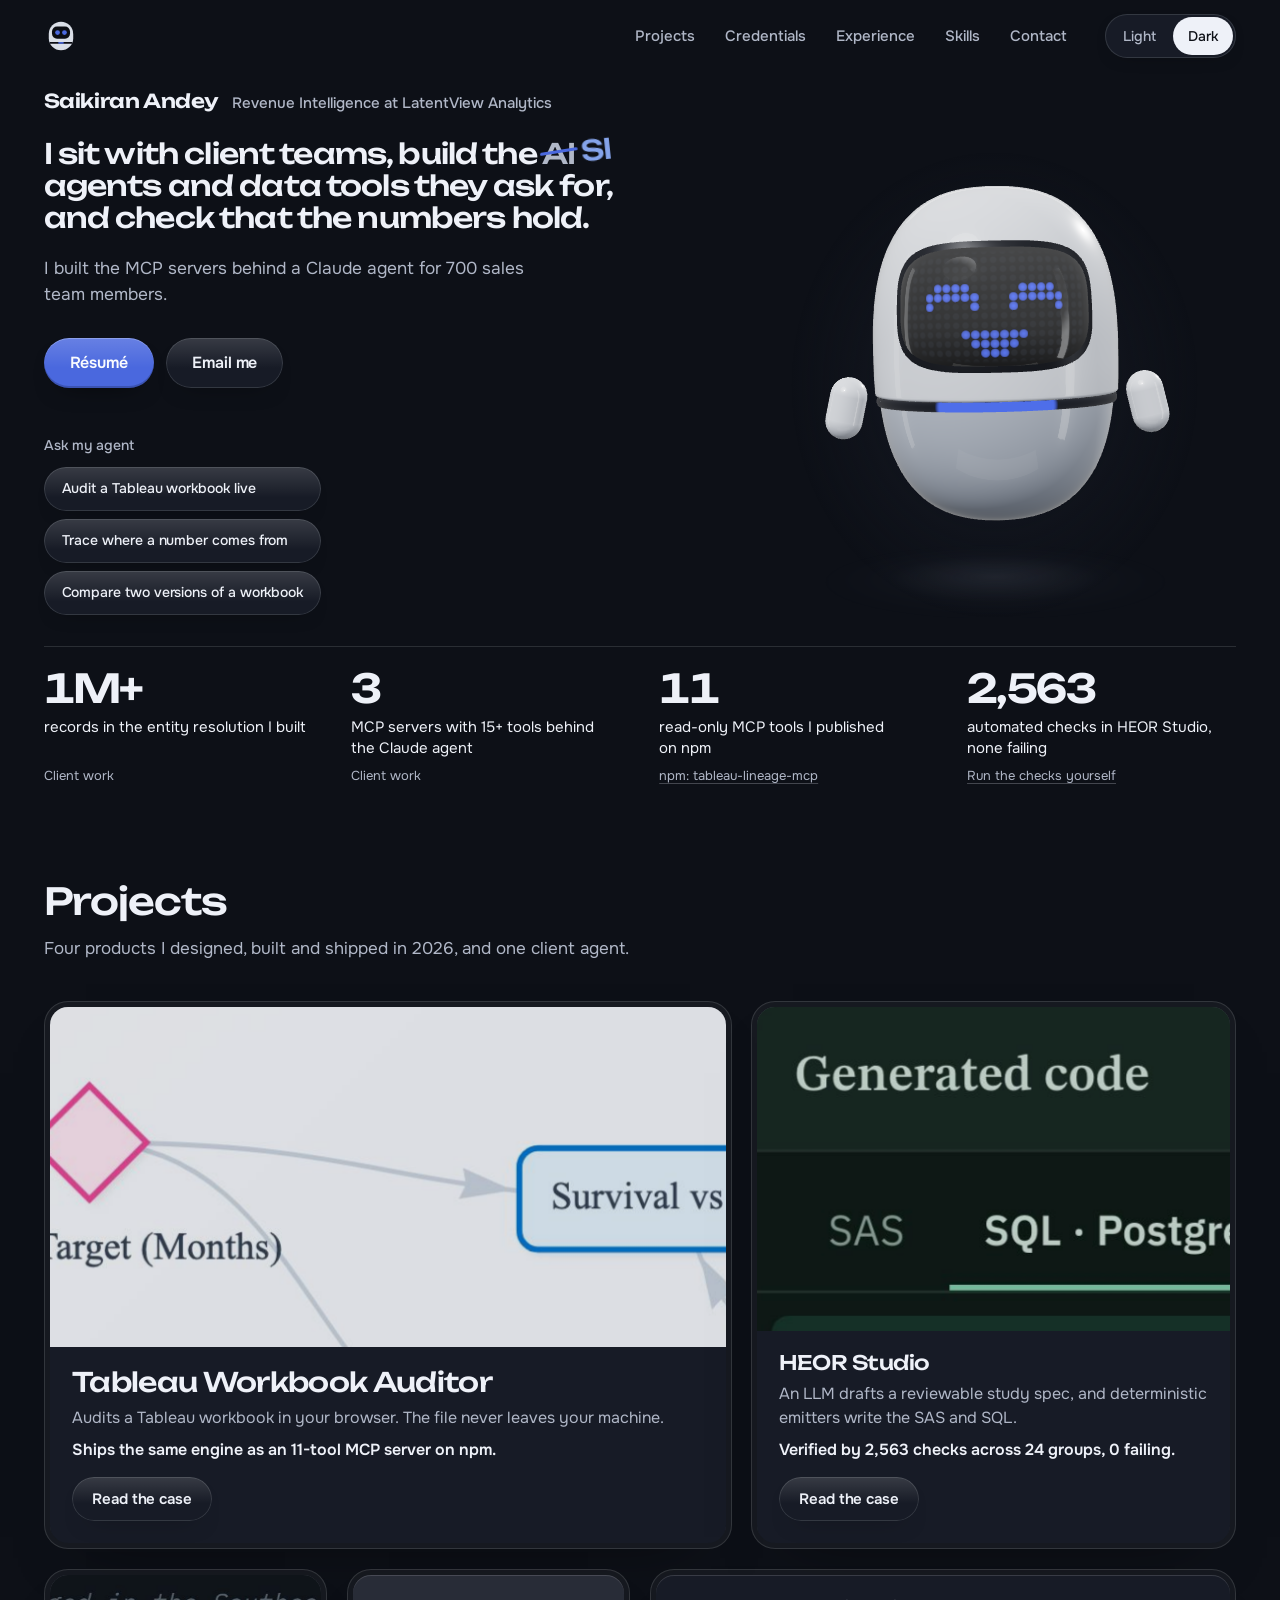
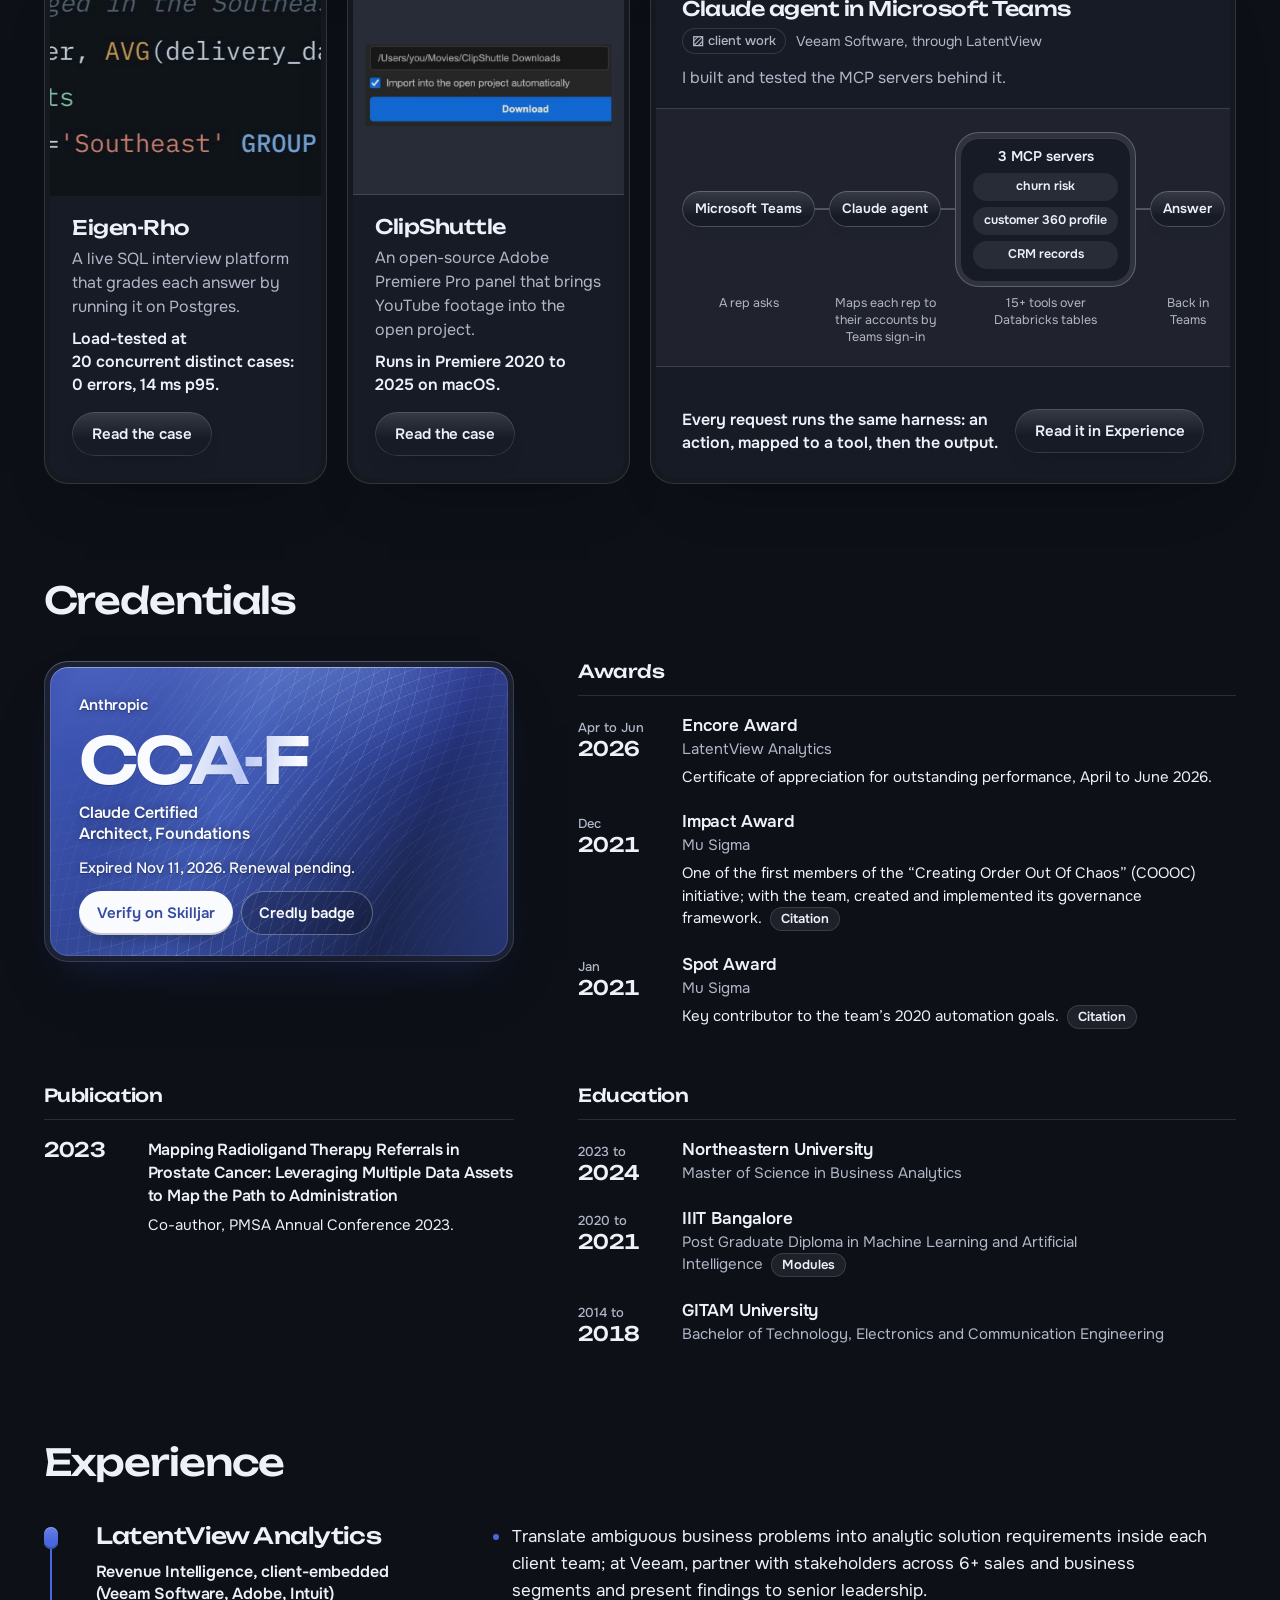
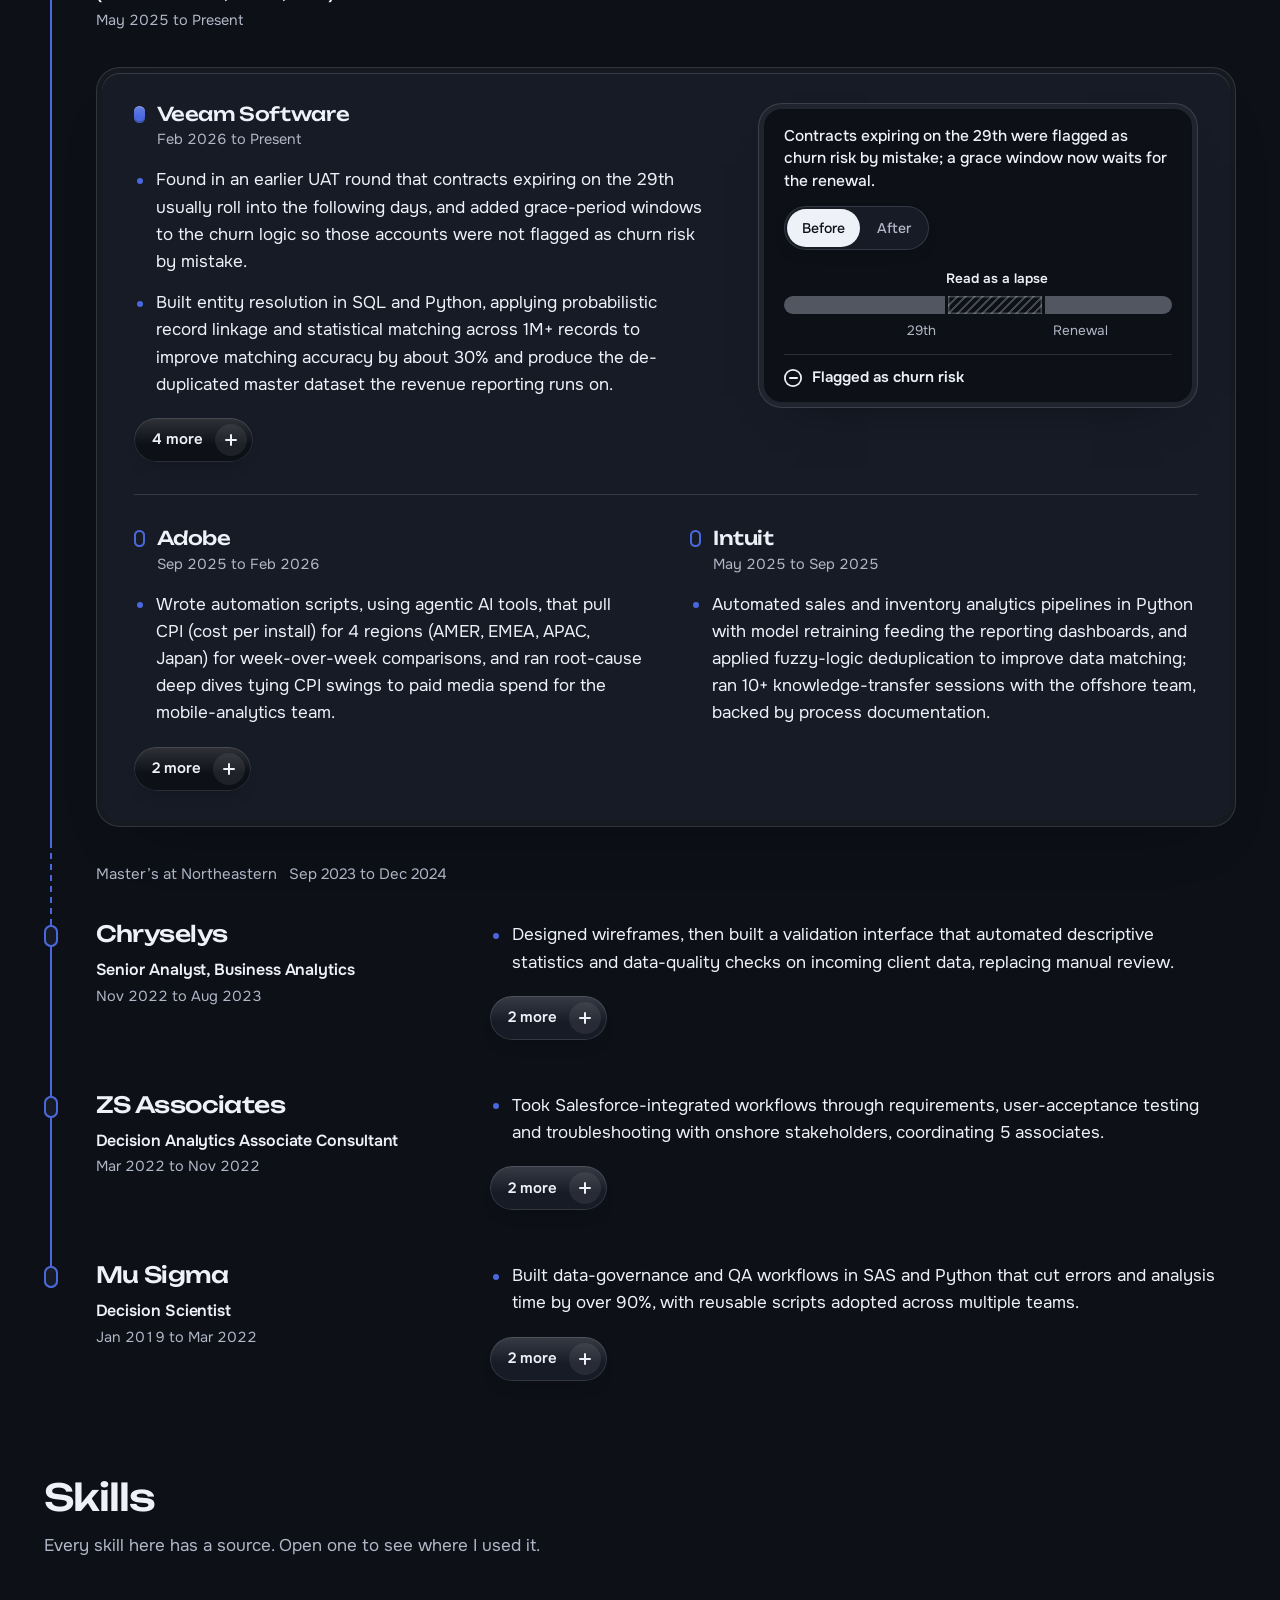
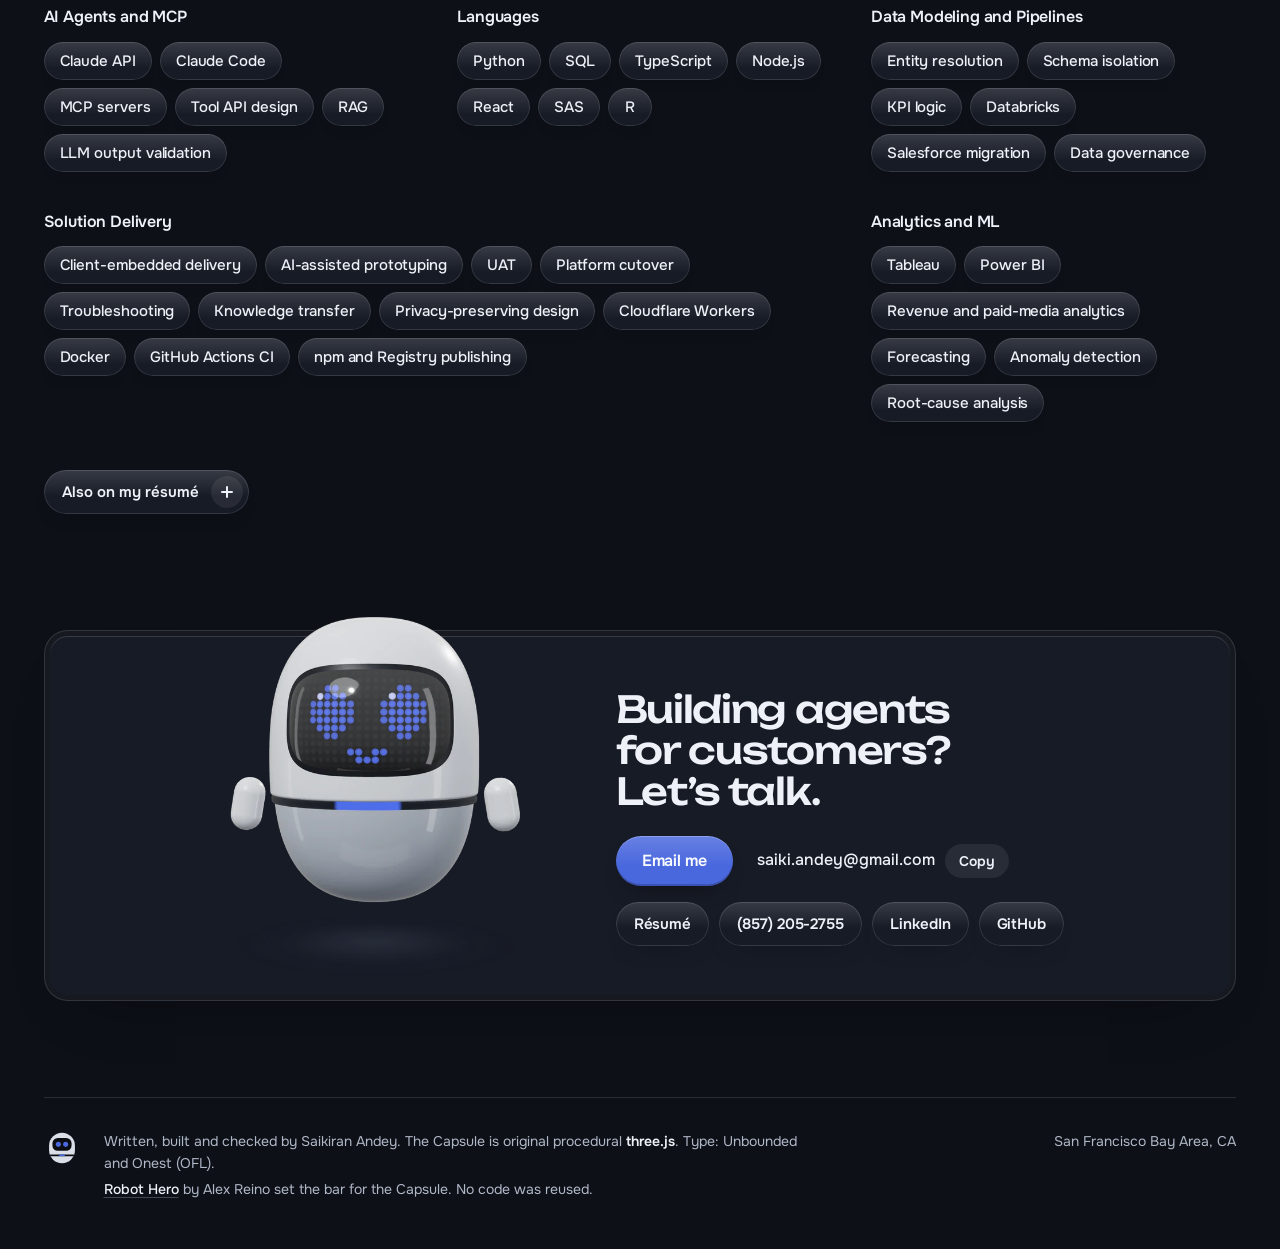
==== commit 304315c1: "Deploy portfolio 1de1435 (2026-10-02)" ====
--- a/index.html
+++ b/index.html
@@ -1 +1 @@
-<!DOCTYPE html><html lang="en" data-theme="dark" class="unbounded_cd369f44-module__5a_szG__variable onest_e03890ac-module__gvdy2q__variable doto_bbd94be1-module__pPRh4W__variable"><head><meta charSet="utf-8"/><meta name="viewport" content="width=device-width, initial-scale=1, viewport-fit=cover"/><link rel="preload" href="/_next/static/media/onest_latin_wght_normal-s.p.0zctgtcp9xj58.woff2" as="font" crossorigin="" type="font/woff2"/><link rel="preload" href="/_next/static/media/unbounded_latin_wght_normal-s.p.1tz5lbfnvawi1.woff2" as="font" crossorigin="" type="font/woff2"/><link rel="stylesheet" href="/_next/static/chunks/30f2sexhwolg7.css" data-precedence="next"/><link rel="stylesheet" href="/_next/static/chunks/24o5rzvwj0q_m.css" data-precedence="next"/><link rel="stylesheet" href="/_next/static/chunks/1ryhi7m6snwzl.css" data-precedence="next"/><link rel="stylesheet" href="/_next/static/chunks/1kuhc7nits6pa.css" data-precedence="next"/><link rel="stylesheet" href="/_next/static/chunks/13lzakg8vg675.css" data-precedence="next"/><link rel="preload" as="script" fetchPriority="low" href="/_next/static/chunks/310vm2bl3xxpt.js"/><script src="/_next/static/chunks/19mx3mg6lkumu.js" async=""></script><script src="/_next/static/chunks/1rj7ns8rte9vc.js" async=""></script><script src="/_next/static/chunks/3bb0qu0wuhwr1.js" async=""></script><script src="/_next/static/chunks/turbopack-2e-a58cdyjr05.js" async=""></script><script src="/_next/static/chunks/3fntmmi971322.js" async=""></script><script src="/_next/static/chunks/0g3d4jk8m07gs.js" async=""></script><script src="/_next/static/chunks/1ehsccqvxnqts.js" async=""></script><script src="/_next/static/chunks/1xerhk8ithvxz.js" async=""></script><meta name="next-size-adjust" content=""/><meta name="theme-color" content="#0D1017" media="(prefers-color-scheme: light)"/><meta name="theme-color" content="#0D1017" media="(prefers-color-scheme: dark)"/><meta name="color-scheme" content="light dark"/><title>Saikiran Andey</title><meta name="description" content="I sit with client teams, build the AI agents and data tools they ask for, and check that the numbers hold."/><meta property="og:title" content="Saikiran Andey"/><meta property="og:description" content="I sit with client teams, build the AI agents and data tools they ask for, and check that the numbers hold."/><meta property="og:url" content="https://saikiranandey.com/"/><meta property="og:image" content="https://saikiranandey.com/og.jpg"/><meta property="og:image:width" content="2880"/><meta property="og:image:height" content="1508"/><meta property="og:image:alt" content="Saikiran Andey&#x27;s portfolio: the home page with the Capsule agent"/><meta property="og:type" content="website"/><meta name="twitter:card" content="summary_large_image"/><meta name="twitter:title" content="Saikiran Andey"/><meta name="twitter:description" content="I sit with client teams, build the AI agents and data tools they ask for, and check that the numbers hold."/><meta name="twitter:image" content="https://saikiranandey.com/og.jpg"/><link rel="icon" href="/icon.svg?icon.30g9v0_mwdxfw.svg" sizes="any" type="image/svg+xml"/><script>(function(){var d=document.documentElement;d.setAttribute('data-js','');try{if(localStorage.getItem('theme')==='light'){d.setAttribute('data-theme','light')}}catch(e){}})();</script><script src="/_next/static/chunks/0cz1d0mv5g_q7.js" noModule=""></script></head><body><div hidden=""><!--$--><!--/$--></div><a class="skip" href="#main">Skip to content</a><header class="topbar"><div class="topbar__inner wrap"><a href="#hero" class="topbar__name" aria-label="Saikiran Andey, back to the top"><svg class="capsule-mark" width="34" height="34" viewBox="0 0 32 32" aria-hidden="true" focusable="false"><rect class="capsule-mark__shell" x="4.5" y="2.5" width="23" height="27" rx="11.5"></rect><rect class="capsule-mark__glass" x="7.5" y="7" width="17" height="11.5" rx="4.75"></rect><circle class="capsule-mark__eye" cx="12.75" cy="12.75" r="2.25"></circle><circle class="capsule-mark__eye" cx="19.25" cy="12.75" r="2.25"></circle><path class="capsule-mark__seam" d="M5.2 21.75H26.8L26.3 23.25H5.7Z"></path><rect class="capsule-mark__eye" x="13.5" y="21.75" width="5" height="1.5"></rect></svg></a><nav class="topbar__nav" aria-label="Sections"><ul class="topbar__links" role="list"><li><a href="#projects" class="topbar__link">Projects</a></li><li><a href="#credentials" class="topbar__link">Credentials</a></li><li><a href="#experience" class="topbar__link">Experience</a></li><li><a href="#skills" class="topbar__link">Skills</a></li><li><a href="#contact" class="topbar__link">Contact</a></li></ul></nav><div class="theme-switch needs-js topbar__theme" role="group" aria-label="Colour theme"><button type="button" class="theme-switch__btn" aria-pressed="false">Light</button><button type="button" class="theme-switch__btn" aria-pressed="false">Dark</button></div><details class="menu"><summary class="menu__button">Menu<span class="menu__icon" aria-hidden="true"><span></span><span></span></span></summary><div class="menu__panel shell"><div class="menu__core core"><nav aria-label="Sections"><ul class="menu__list" role="list"><li><a href="#projects" class="menu__link">Projects</a></li><li><a href="#credentials" class="menu__link">Credentials</a></li><li><a href="#experience" class="menu__link">Experience</a></li><li><a href="#skills" class="menu__link">Skills</a></li><li><a href="#contact" class="menu__link">Contact</a></li></ul></nav><div class="theme-switch needs-js menu__theme" role="group" aria-label="Colour theme"><button type="button" class="theme-switch__btn" aria-pressed="false">Light</button><button type="button" class="theme-switch__btn" aria-pressed="false">Dark</button></div></div></div></details></div></header><main id="main" tabindex="-1"><section id="hero" class="hero" aria-labelledby="hero-title"><div class="hero__grid wrap"><div class="hero__text"><p class="hero__name"><span class="hero__who">Saikiran Andey</span> <span class="hero__role">Revenue Intelligence at LatentView Analytics</span></p><h1 id="hero-title" class="hero__h1">I sit with client teams, build the <span class="hero__fix"><del class="hero__fix-old">AI</del> <ins class="hero__fix-new">SI</ins></span> agents and data tools they ask for, and check that the numbers hold.</h1><p class="hero__sub">Through LatentView, <span class="hero__keep">I built</span> the MCP servers behind <span class="hero__keep">a Claude</span> agent for <span class="claim-module__yLOVoG__claim" data-claim="sum-rollout-700" data-tier="client">700 Veeam sales team members</span>.</p><div class="hero__ctas"><a class="btn btn-primary" href="/Saikiran_Andey_Resume.pdf">Résumé</a><a class="btn btn-secondary" href="mailto:saiki.andey@gmail.com">Email me</a></div></div><div class="ask needs-js"><p class="ask__label" id="ask-label">Ask my agent</p><div class="chips" role="group" aria-labelledby="ask-label"><button type="button" class="chip" data-ask="audit" data-nc="a question&#x27;s own words, not a sourced number" aria-controls="answer" aria-pressed="false">Audit a Tableau workbook live</button><button type="button" class="chip" data-ask="trace" data-nc="a question&#x27;s own words, not a sourced number" aria-controls="answer" aria-pressed="false">Trace where a number comes from</button><button type="button" class="chip" data-ask="diff" data-nc="a question&#x27;s own words, not a sourced number" aria-controls="answer" aria-pressed="false">Compare two versions of a workbook</button></div></div><section class="answer" id="answer" aria-labelledby="answer-q" aria-live="polite" aria-busy="false" hidden=""><div class="answer__shell"><div class="answer__core"><div class="answer__head"><p class="answer__q" id="answer-q" data-nc="the question as asked, not a sourced number"></p><button type="button" class="answer__close" aria-label="Close the answer">Close</button></div><ol class="answer__steps" role="list"></ol></div></div></section><div class="stage"><div class="stage__bot"><picture class="stage__poster"><source media="(max-width: 1023px)" srcSet="/bot/capsule-dark-wide-520.webp 520w, /bot/capsule-dark-wide-1040.webp 1040w" sizes="(min-width: 1024px) 37vw, 92vw"/><source media="not all" srcSet="/bot/capsule-light-wide-520.webp 520w, /bot/capsule-light-wide-1040.webp 1040w" sizes="(min-width: 1024px) 37vw, 92vw"/><source media="all" srcSet="/bot/capsule-dark-square-540.webp 540w, /bot/capsule-dark-square-1080.webp 1080w" sizes="(min-width: 1024px) 37vw, 92vw"/><img src="/bot/capsule-light-square-540.webp" srcSet="/bot/capsule-light-square-540.webp 540w, /bot/capsule-light-square-1080.webp 1080w" sizes="(min-width: 1024px) 37vw, 92vw" width="540" height="540" alt="" decoding="async" fetchPriority="high"/></picture><div class="stage__slot"></div><div class="stage__fallback" aria-hidden="true"><span></span><span></span></div></div></div></div><div class="wrap"><ul class="proof" role="list" aria-label="Sourced numbers"><li class="proof__item" data-proof="records"><p class="proof__num"><span class="claim-module__yLOVoG__claim" data-claim="lv-er-records" data-tier="client">1M+</span></p><p class="proof__label"><span>records in the entity resolution I built</span></p><p class="proof__src proof__src--note">Veeam, via LatentView</p></li><li class="proof__item" data-proof="servers"><p class="proof__num"><span class="claim-module__yLOVoG__claim" data-claim="lv-mcp-servers" data-tier="client">3</span></p><p class="proof__label"><span>MCP servers with </span><span class="claim-module__yLOVoG__claim" data-claim="lv-mcp-tools" data-tier="client">15+ tools</span><span> behind the Claude agent</span></p><p class="proof__src proof__src--note">Veeam, via LatentView</p></li><li class="proof__item" data-proof="npm"><p class="proof__num"><span class="claim-module__yLOVoG__claim" data-claim="proof-mcp-tools" data-tier="live">11</span></p><p class="proof__label"><span>read-only MCP tools I published on npm</span></p><a class="proof__src" href="https://www.npmjs.com/package/tableau-lineage-mcp" rel="noopener">npm: tableau-lineage-mcp</a></li><li class="proof__item" data-proof="checks"><p class="proof__num"><span class="claim-module__yLOVoG__claim" data-claim="proof-heor-checks" data-tier="build">2,563</span></p><p class="proof__label"><span>automated checks in HEOR Studio, none failing</span></p><a class="proof__src" href="https://heor-studio.andey-s.workers.dev" rel="noopener">Run the checks yourself</a></li></ul></div></section><section id="projects" class="section pj" aria-labelledby="projects-title"><div class="wrap"><div class="pj__head"><h2 id="projects-title" class="section-title">Projects</h2><p class="pj__lede"><span class="claim-module__yLOVoG__claim" data-claim="products-four-2026" data-tier="build">Four products I designed, built and shipped in 2026</span>, and one client agent.</p></div><div class="pj-grid" role="group" aria-label="Products and client work"><article class="pj-card shell pj-card--feature" data-tilt="true" data-slug="tableau-workbook-auditor" aria-labelledby="pj-name-tableau-workbook-auditor"><div class="pj-card__core core"><div class="pj-card__cover" data-shape="landscape" style="--focus-reveal:50% 100%"><picture><source media="(max-width: 767px)" srcSet="/covers/tableau-workbook-auditor-phone-1080.jpg" width="1080" height="360"/><img class="pj-card__img tilt-img" src="/covers/tableau-workbook-auditor-640.jpg" srcSet="/covers/tableau-workbook-auditor-640.jpg 640w, /covers/tableau-workbook-auditor-1280.jpg 1280w" sizes="(max-width: 767px) calc(100vw - 32px), (max-width: 1023px) calc(100vw - 64px), 760px" width="1280" height="734" alt="The lineage graph tableau-lineage.com draws for its sample workbook: parameters, calculated fields, raw fields and worksheets as linked nodes." loading="lazy" decoding="async"/></picture></div><div class="pj-card__body"><h3 id="pj-name-tableau-workbook-auditor" class="pj-card__name">Tableau Workbook Auditor</h3><p class="pj-card__what">Audits a Tableau workbook in your browser. The file never leaves your machine.</p><p class="pj-card__result">Ships the same engine as an <span class="claim-module__yLOVoG__claim" data-claim="tl-mcp-tool-server" data-tier="live"><span class="keep">11-tool</span> <!-- -->MCP<!-- --> <!-- -->server</span> on npm.</p><a class="btn btn-secondary pj-card__cta" href="/work/tableau-workbook-auditor/">Read the case<span class="sr-only">: <!-- -->Tableau Workbook Auditor</span></a></div></div></article><article class="pj-card shell" data-tilt="true" data-slug="heor-studio" aria-labelledby="pj-name-heor-studio"><div class="pj-card__core core"><div class="pj-card__cover" data-shape="landscape" style="--focus-rest:0% 0%;--focus-reveal:100% 0%"><picture><source media="(max-width: 767px)" srcSet="/covers/heor-studio-phone-1080.jpg" width="1080" height="360"/><img class="pj-card__img tilt-img" src="/covers/heor-studio-640.jpg" srcSet="/covers/heor-studio-640.jpg 640w, /covers/heor-studio-1280.jpg 1280w" sizes="(max-width: 767px) calc(100vw - 32px), (max-width: 1023px) 50vw, 540px" width="1280" height="747" alt="HEOR Studio after loading its demo study: the generated code pane, with tabs for the SAS and the SQL it wrote and the study’s files listed in order." loading="lazy" decoding="async"/></picture></div><div class="pj-card__body"><h3 id="pj-name-heor-studio" class="pj-card__name">HEOR Studio</h3><p class="pj-card__what">An LLM drafts a reviewable study spec, and deterministic emitters write the SAS and SQL.</p><p class="pj-card__result">Verified by <span class="claim-module__yLOVoG__claim" data-claim="heor-checks" data-tier="build"><span class="keep">2,563 checks</span> <!-- -->across<!-- --> <span class="keep">24 groups,</span> <span class="keep">0 failing</span></span>.</p><a class="btn btn-secondary pj-card__cta" href="/work/heor-studio/">Read the case<span class="sr-only">: <!-- -->HEOR Studio</span></a></div></div></article><article class="pj-card shell" data-tilt="true" data-slug="eigen-rho" aria-labelledby="pj-name-eigen-rho"><div class="pj-card__core core"><div class="pj-card__cover" data-shape="portrait" style="--focus-reveal:50% 100%"><picture><source media="(max-width: 767px)" srcSet="/covers/eigen-rho-phone-1080.jpg" width="1080" height="360"/><img class="pj-card__img tilt-img" src="/covers/eigen-rho-560.jpg" srcSet="/covers/eigen-rho-560.jpg 560w, /covers/eigen-rho-1120.jpg 1120w" sizes="(max-width: 767px) calc(100vw - 32px), (max-width: 1023px) 50vw, 540px" width="1120" height="1336" alt="The sample case console from eigen-rho.com: a dark SQL editor with the question for one step of a case called The Vanishing SKU and the query that answers it." loading="lazy" decoding="async"/></picture></div><div class="pj-card__body"><h3 id="pj-name-eigen-rho" class="pj-card__name">Eigen-Rho</h3><p class="pj-card__what">A live SQL interview platform that grades each answer by running it on Postgres.</p><p class="pj-card__result">Load-tested at <span class="claim-module__yLOVoG__claim" data-claim="er-load-cases" data-tier="owner"><span class="keep">20 concurrent</span> <!-- -->distinct<!-- --> <!-- -->cases</span>: <span class="claim-module__yLOVoG__claim" data-claim="er-errors" data-tier="owner"><span class="keep">0 errors</span></span>, <span class="claim-module__yLOVoG__claim" data-claim="er-p95" data-tier="owner"><span class="keep">14 ms p95</span></span>.</p><a class="btn btn-secondary pj-card__cta" href="/work/eigen-rho/">Read the case<span class="sr-only">: <!-- -->Eigen-Rho</span></a></div></div></article><article class="pj-card shell" data-tilt="true" data-slug="clipshuttle" aria-labelledby="pj-name-clipshuttle"><div class="pj-card__core core"><div class="pj-card__cover" data-shape="landscape" data-fit="contain"><picture><source media="(max-width: 767px)" srcSet="/covers/clipshuttle-phone-600.jpg" width="600" height="200"/><img class="pj-card__img tilt-img" src="/covers/clipshuttle-400.jpg" srcSet="/covers/clipshuttle-400.jpg 400w, /covers/clipshuttle-800.jpg 800w" sizes="(max-width: 767px) calc(100vw - 32px), (max-width: 1023px) 50vw, 540px" width="800" height="365" alt="The ClipShuttle panel’s download settings: a quality picker, the folder it saves to, the box that imports the clip into the open project, and the Download button." loading="lazy" decoding="async"/></picture></div><div class="pj-card__body"><h3 id="pj-name-clipshuttle" class="pj-card__name">ClipShuttle</h3><p class="pj-card__what">An open-source Adobe Premiere Pro panel that brings YouTube footage into the open project.</p><p class="pj-card__result">Runs in <span class="claim-module__yLOVoG__claim" data-claim="cs-premiere-range" data-tier="build">Premiere<!-- --> <span class="keep">2020 to</span> <!-- -->2025</span> on macOS.</p><a class="btn btn-secondary pj-card__cta" href="/work/clipshuttle/">Read the case<span class="sr-only">: <!-- -->ClipShuttle</span></a></div></div></article><article class="pj-card pj-card--agent shell" aria-labelledby="pj-name-agent" data-slug="client-agent"><div class="pj-card__core core pj-agent"><div class="pj-agent__head"><h3 id="pj-name-agent" class="pj-card__name">Claude agent in Microsoft Teams</h3><p class="pj-agent__client"><span class="claim-module__yLOVoG__glyph pj-agent__tier" data-tier="client"><svg class="claim-module__yLOVoG__glyphIcon" viewBox="0 0 12 12" aria-hidden="true" focusable="false"><rect x="1.7" y="1.7" width="8.6" height="8.6" fill="none" stroke="currentColor" stroke-width="1.3"></rect><path d="M1.7 6 6 1.7M1.7 10.3 10.3 1.7M6 10.3 10.3 6" fill="none" stroke="currentColor" stroke-width="1"></path></svg><span>client work</span></span><span>Veeam Software, through LatentView</span></p></div><p class="pj-card__what">I built and tested the MCP servers behind it.</p><div class="pj-agent__stage"><ol class="pj-flow" aria-label="How a question moves through the agent" role="list"><li class="pj-flow__stage" data-at="1" data-kind="node"><span class="pj-flow__node">Microsoft Teams</span><span class="pj-flow__note">A rep asks</span></li><li class="pj-flow__wire" data-at="2" data-kind="wire" aria-hidden="true"><i class="pj-flow__fill"></i></li><li class="pj-flow__stage" data-at="3" data-kind="node"><span class="pj-flow__node">Claude agent</span><span class="pj-flow__note">Maps each rep to their accounts by Teams sign-in</span></li><li class="pj-flow__wire" data-at="4" data-kind="wire" aria-hidden="true"><i class="pj-flow__fill"></i></li><li class="pj-flow__stage pj-flow__stage--group" data-at="5" data-kind="group"><span class="pj-flow__group"><span class="pj-flow__group-core"><span class="pj-flow__group-title"><span class="claim-module__yLOVoG__claim" data-claim="lv-mcp-servers" data-tier="client">3 MCP servers</span></span><span class="pj-flow__servers" role="list"><span class="pj-flow__server" role="listitem">churn risk</span><span class="pj-flow__server" role="listitem" data-nc="product name">customer 360 profile</span><span class="pj-flow__server" role="listitem">CRM records</span></span></span></span><span class="pj-flow__note"><span class="claim-module__yLOVoG__claim" data-claim="lv-mcp-tools" data-tier="client">15+ tools</span> over Databricks tables</span></li><li class="pj-flow__wire" data-at="6" data-kind="wire" aria-hidden="true"><i class="pj-flow__fill"></i></li><li class="pj-flow__stage" data-at="7" data-kind="node"><span class="pj-flow__node pj-flow__node--answer"><span class="pj-flow__tick" aria-hidden="true"></span>Answer</span><span class="pj-flow__note">Back in Teams</span></li></ol></div><div class="pj-agent__foot"><p class="pj-card__result pj-agent__harness">Every request runs the same harness: an action, mapped to a tool, then the output.</p><a class="btn btn-secondary pj-agent__more" href="#experience-veeam">Read it in Experience</a></div></div></article></div></div></section><section id="credentials" class="section cred" aria-labelledby="credentials-title"><div class="wrap"><h2 id="credentials-title" class="section-title">Credentials</h2><div class="cred__grid"><article class="cca" aria-labelledby="credentials-ccaf"><div class="cca__tilt"><div class="cca__shell"><div class="cca__card"><span class="cca__foil" aria-hidden="true"></span><span class="cca__grating" aria-hidden="true"></span><span class="cca__glare" aria-hidden="true"></span><div class="cca__top"><p class="cca__issuer">Anthropic</p></div><h3 id="credentials-ccaf" class="cca__title"><span class="cca__acronym">CCA-F</span><span class="cca__name">Claude Certified Architect, Foundations</span></h3><div class="cca__foot"><p class="cca__valid"><span class="claim-module__yLOVoG__claim" data-claim="ccaf-valid" data-tier="live">Valid until Nov 11, 2026</span></p><div class="cca__links"><a class="cca__btn cca__btn--solid" href="https://verify.skilljar.com/c/k349stsp9ezx" target="_blank" rel="noopener noreferrer">Verify on Skilljar<span class="sr-only"> <!-- -->(opens in a new tab)</span></a><a class="cca__btn" href="https://www.credly.com/badges/5adef59b-6dd3-4dc1-bec7-ad98278b2824" target="_blank" rel="noopener noreferrer">Credly badge<span class="sr-only"> <!-- -->(opens in a new tab)</span></a></div></div></div></div></div></article><div class="cred-group" role="group" aria-labelledby="credentials-awards" data-group="awards"><h3 id="credentials-awards" class="cred-group__title">Awards</h3><ul role="list" class="cred-list"><li class="cred-row" data-kind="award"><p class="cred-when"><span class="cred-when__in" data-nc="years, from the dates in content/certifications.ts"><span class="cred-when__sub">Apr to Jun</span> <span class="cred-when__year">2026</span></span></p><div class="cred-row__body"><h4 class="cred-row__title">Encore Award</h4><p class="cred-row__by">LatentView Analytics</p><p class="cred-row__line">Certificate of appreciation for outstanding performance, <span class="claim-module__yLOVoG__claim" data-claim="encore-period" data-tier="owner">April to June 2026</span>.</p></div></li><li class="cred-row" data-kind="award"><p class="cred-when"><span class="claim-module__yLOVoG__claim cred-when__in" data-claim="impact-month" data-tier="owner"><span class="cred-when__sub">Dec</span> <span class="cred-when__year">2021</span></span></p><div class="cred-row__body"><h4 class="cred-row__title">Impact Award</h4><p class="cred-row__by">Mu Sigma</p><p class="cred-row__line">One of the first members of the “Creating Order Out Of Chaos” (COOOC) initiative; with the team, created and implemented its governance framework.<!-- --> <button type="button" class="cred-more" popoverTarget="credentials-more-impact" aria-label="Citation for the Impact Award"><span class="cred-more__label">Citation</span></button></p><dialog id="credentials-more-impact" popover="auto" class="cred-pop" aria-labelledby="credentials-more-impact-title"><div class="cred-pop__head"><p id="credentials-more-impact-title" class="cred-pop__title">Impact Award</p><button type="button" class="cred-pop__close" popoverTarget="credentials-more-impact" popoverTargetAction="hide">Close</button></div><p class="cred-pop__text">The certificate reads: “As one of the first team members of COOOC, he has collaborated with his team members to create and implement the framework for Governance.”</p><p class="cred-pop__text">The expansion of COOOC comes from my own records; the certificate uses the acronym.</p></dialog></div></li><li class="cred-row" data-kind="award"><p class="cred-when"><span class="claim-module__yLOVoG__claim cred-when__in" data-claim="spot-month" data-tier="owner"><span class="cred-when__sub">Jan</span> <span class="cred-when__year">2021</span></span></p><div class="cred-row__body"><h4 class="cred-row__title">Spot Award</h4><p class="cred-row__by">Mu Sigma</p><p class="cred-row__line">Key contributor to the team’s <span class="claim-module__yLOVoG__claim" data-claim="spot-2020" data-tier="owner">2020 automation goals</span>.<!-- --> <button type="button" class="cred-more" popoverTarget="credentials-more-spot" aria-label="Citation for the Spot Award"><span class="cred-more__label">Citation</span></button></p><dialog id="credentials-more-spot" popover="auto" class="cred-pop" aria-labelledby="credentials-more-spot-title"><div class="cred-pop__head"><p id="credentials-more-spot-title" class="cred-pop__title">Spot Award</p><button type="button" class="cred-pop__close" popoverTarget="credentials-more-spot" popoverTargetAction="hide">Close</button></div><p class="cred-pop__text">The certificate reads: “Sai Kiran has been a key contributor to our <span data-nc="name">2020</span> automation goals. He has played an effective role in understanding problem statements and creating solutions for the same.”</p></dialog></div></li></ul></div><div class="cred-group" role="group" aria-labelledby="credentials-education" data-group="education"><h3 id="credentials-education" class="cred-group__title">Education</h3><ul role="list" class="cred-list"><li class="cred-row" data-kind="education"><p class="cred-when"><span class="cred-when__in" data-nc="years, from the dates in content/certifications.ts"><span class="cred-when__sub">2023 to</span> <span class="cred-when__year">2024</span></span></p><div class="cred-row__body"><h4 class="cred-row__title">Northeastern University</h4><p class="cred-row__by">Master of Science in Business Analytics</p></div></li><li class="cred-row" data-kind="education"><p class="cred-when"><span class="cred-when__in" data-nc="years, from the dates in content/certifications.ts"><span class="cred-when__sub">2020 to</span> <span class="cred-when__year">2021</span></span></p><div class="cred-row__body"><h4 class="cred-row__title">IIIT Bangalore</h4><p class="cred-row__by">Post Graduate Diploma in Machine Learning and Artificial Intelligence<!-- --> <button type="button" class="cred-more" popoverTarget="credentials-more-iiitb" aria-label="Modules on the IIIT Bangalore certificate"><span class="cred-more__label">Modules</span></button></p><dialog id="credentials-more-iiitb" popover="auto" class="cred-pop" aria-labelledby="credentials-more-iiitb-title"><div class="cred-pop__head"><p id="credentials-more-iiitb-title" class="cred-pop__title">IIIT Bangalore</p><button type="button" class="cred-pop__close" popoverTarget="credentials-more-iiitb" popoverTargetAction="hide">Close</button></div><p class="cred-pop__text">Taken alongside my years at Mu Sigma. The modules below are printed on the certificate.</p><ul role="list" class="cred-pop__list"><li>Statistics Essentials</li><li><span data-nc="module name, as printed on the certificate">ML-1</span></li><li><span data-nc="module name, as printed on the certificate">ML-2</span></li><li>NLP</li><li>Deep Learning and Neural Networks</li><li>Reinforcement Learning</li><li>Deployment and Capstone</li></ul></dialog></div></li><li class="cred-row" data-kind="education"><p class="cred-when"><span class="cred-when__in" data-nc="years, from the dates in content/certifications.ts"><span class="cred-when__sub">2014 to</span> <span class="cred-when__year">2018</span></span></p><div class="cred-row__body"><h4 class="cred-row__title">GITAM University</h4><p class="cred-row__by">Bachelor of Technology, Electronics and Communication Engineering</p></div></li></ul></div><div class="cred-group" role="group" aria-labelledby="credentials-publication" data-group="publication"><h3 id="credentials-publication" class="cred-group__title">Publication</h3><ul role="list" class="cred-list"><li class="cred-row" data-kind="publication"><p class="cred-when"><span class="cred-when__in" data-nc="a year, from content/certifications.ts"><span class="cred-when__year">2023</span></span></p><div class="cred-row__body"><h4 class="cred-row__title">Mapping Radioligand Therapy Referrals in Prostate Cancer: Leveraging Multiple Data Assets to Map the Path to Administration</h4><p class="cred-row__line">Co-author, <span class="claim-module__yLOVoG__claim" data-claim="chr-pmsa-2023" data-tier="owner">PMSA Annual Conference 2023</span>.</p></div></li></ul></div></div></div></section><section id="experience" class="section xp" aria-labelledby="experience-title"><div class="wrap"><h2 id="experience-title" class="section-title xp-title">Experience</h2><ol class="xp-list" role="list"><li id="experience-latentview" class="xp-stop xp-stop--employer xp-stop--now" data-xp-stop=""><span class="xp-seg" aria-hidden="true"></span><span class="xp-node" data-xp-mark="" aria-hidden="true"></span><article class="xp-entry" aria-labelledby="xp-h-latentview"><header class="xp-meta"><h3 id="xp-h-latentview" class="xp-org">LatentView Analytics</h3><p class="xp-role">Revenue Intelligence, client-embedded (Veeam Software, Adobe, Intuit)</p><p class="xp-when"><time dateTime="2025-05">May 2025</time> to <!-- -->Present</p></header><div class="xp-body"><ul class="xp-points" role="list"><li id="xp-point-latentview-1" data-resume="latentview-1">Translate ambiguous business problems into analytic solution requirements inside each client team; at Veeam, partner with stakeholders across <span class="claim-module__yLOVoG__claim" data-claim="lv-segments" data-tier="client">6+ sales and business segments</span> and present findings to senior leadership.</li></ul></div><div class="xp-clients shell"><ol class="xp-clients__list core" role="list" aria-label="Client teams through LatentView"><li id="experience-veeam" class="xp-client xp-client--veeam xp-client--now xp-client--replay"><article class="xp-client__entry" aria-labelledby="xp-h-veeam"><header class="xp-client__head"><span class="xp-mark" data-xp-mark="" aria-hidden="true"></span><h4 id="xp-h-veeam" class="xp-client__name">Veeam Software</h4><p class="xp-when"><time dateTime="2026-02">Feb 2026</time> to <!-- -->Present</p></header><ul class="xp-points xp-client__points" role="list"><li id="xp-point-veeam-2" data-resume="veeam-2">Found in an earlier UAT round that contracts expiring on the <span class="claim-module__yLOVoG__claim" data-claim="grace-29th" data-tier="client">29th</span> usually roll into the following days, and added grace-period windows to the churn logic so those accounts were not flagged as churn risk by mistake.</li><li id="xp-point-veeam-3" data-resume="veeam-3">Built entity resolution in SQL and Python, applying probabilistic record linkage and statistical matching across <span class="claim-module__yLOVoG__claim" data-claim="lv-er-records" data-tier="client">1M+ records</span> to improve matching accuracy by <span class="claim-module__yLOVoG__claim" data-claim="lv-er-accuracy" data-tier="client">about 30%</span> and produce the de-duplicated master dataset the revenue reporting runs on.</li></ul><figure class="xp-replay" data-state="auto" aria-labelledby="xp-grace-say" aria-describedby="xp-point-veeam-2"><div class="xp-replay__shell shell"><div class="xp-replay__core core"><p id="xp-grace-say" class="xp-say">Contracts expiring on the <span class="claim-module__yLOVoG__claim" data-claim="grace-29th" data-tier="client">29th</span> were flagged as churn risk by mistake; a grace window now waits for the renewal.</p><div class="xp-toggle needs-js" role="group" aria-label="Show the churn logic before or after the fix"><button type="button" class="xp-toggle__btn" aria-pressed="false">Before</button><button type="button" class="xp-toggle__btn" aria-pressed="true">After</button></div><div class="xp-gw"><div class="xp-gw__bar" aria-hidden="true"><span class="xp-gw__seg xp-gw__seg--term"></span><span class="xp-gw__gap"><span class="xp-gw__grace"></span></span><span class="xp-gw__seg xp-gw__seg--renew"></span></div><p class="xp-gw__label xp-gw__label--term"><span class="claim-module__yLOVoG__claim" data-claim="grace-29th" data-tier="client">29th</span></p><p class="xp-gw__label xp-gw__label--gap"><span class="xp-gw__state xp-gw__state--before needs-js">Read as a lapse</span><span class="xp-gw__state xp-gw__state--after">Grace window</span></p><p class="xp-gw__label xp-gw__label--renew">Renewal</p></div><p class="xp-verdict"><span class="xp-gw__state xp-gw__state--before xp-verdict__text needs-js"><span class="xp-verdict__icon xp-verdict__icon--flag" aria-hidden="true"></span>Flagged as churn risk</span><span class="xp-gw__state xp-gw__state--after xp-verdict__text"><span class="xp-verdict__icon xp-verdict__icon--clear" aria-hidden="true"></span>Not flagged</span></p></div></div><span class="sr-only" aria-live="polite"></span></figure><details class="xp-more"><summary class="xp-more__toggle"><span class="xp-more__closed"><span data-computed="count of the other resume points">4</span> more</span><span class="xp-more__open">Show fewer</span><span class="xp-more__icon" aria-hidden="true"></span></summary><div class="xp-more__body"><ul class="xp-points" role="list"><li id="xp-point-veeam-1" data-resume="veeam-1">Built and tested <span class="claim-module__yLOVoG__claim" data-claim="lv-mcp-servers" data-tier="client">3 MCP servers</span> (churn risk, <span data-nc="name">customer 360 profile</span>, CRM records from Salesforce-sourced tables in Databricks) with <span class="claim-module__yLOVoG__claim" data-claim="lv-mcp-tools" data-tier="client">15+ tools</span> behind a Claude agent in Microsoft Teams that maps each rep to their own accounts through their Teams sign-in; passed final UAT with <span class="claim-module__yLOVoG__claim" data-claim="lv-uat-zero" data-tier="client">zero errors</span> ahead of an <span class="claim-module__yLOVoG__claim" data-claim="agent-rollout-month" data-tier="client">October 2026</span> rollout to <span class="claim-module__yLOVoG__claim" data-claim="lv-rollout-700" data-tier="client">700 sales team members</span>.</li><li id="xp-point-veeam-4" data-resume="veeam-4">Migrated the revenue reporting data architecture from legacy to next-generation Salesforce, re-engineering the KPI logic and reconciling each KPI against its legacy definition while rebuilding <span class="claim-module__yLOVoG__claim" data-claim="lv-dashboards" data-tier="client">15+ Tableau dashboards</span> the global sales organization uses daily, with no disruption to business-critical KPIs through the cutover.</li><li id="xp-point-veeam-5" data-resume="veeam-5">Built the Databricks pipelines (ingestion, transformation, delivery) that feed the revenue dashboards and forecasting models, processing <span class="claim-module__yLOVoG__claim" data-claim="lv-pipeline-records" data-tier="client">2M+ records</span> at <span class="claim-module__yLOVoG__claim" data-claim="lv-refresh" data-tier="client">99%+ refresh reliability</span>.</li><li id="xp-point-veeam-6" data-resume="veeam-6">Embedded revenue forecasting and anomaly detection, plus natural-language querying and automated insight summaries with fallback handling for low-confidence outputs, in the reporting; together they cut stakeholder analysis and meeting-prep time by <span class="claim-module__yLOVoG__claim" data-claim="lv-hours-week" data-tier="client">about 10 hours per week</span>.</li></ul><div class="xp-words"><p class="xp-words__head">In my words</p><p class="xp-words__text">Before the agent, reps looked up churn risk in a Tableau dashboard. The agent turns that lookup into a question in Microsoft Teams. I built the MCP servers behind it, reading tables in Databricks, and a rep’s Teams sign-in maps them to their own accounts, so the agent answers only about accounts they own. Every request runs the same harness: an action, mapped to a tool, then the output. I built the servers, tested them, and got them delivered.</p><p class="xp-words__text">When reporting moved to next-generation Salesforce, I rebuilt the dashboards one at a time and reconciled every KPI against its legacy definition through the cutover. The whole global sales division reads these dashboards daily for its updates, so the bar was that nobody lost a number during the move.</p><p class="xp-words__text">A dashboard is only as trustworthy as the pipeline under it. A failed refresh puts a wrong number in front of an executive.</p></div></div></details></article></li><li id="experience-adobe" class="xp-client xp-client--adobe"><article class="xp-client__entry" aria-labelledby="xp-h-adobe"><header class="xp-client__head"><span class="xp-mark" data-xp-mark="" aria-hidden="true"></span><h4 id="xp-h-adobe" class="xp-client__name">Adobe</h4><p class="xp-when"><time dateTime="2025-09">Sep 2025</time> to <time dateTime="2026-02">Feb 2026</time></p></header><ul class="xp-points xp-client__points" role="list"><li id="xp-point-adobe-1" data-resume="adobe-1">Wrote automation scripts, using agentic AI tools, that pull CPI (cost per install) for <span class="claim-module__yLOVoG__claim" data-claim="lv-regions" data-tier="client">4 regions</span> (AMER, EMEA, APAC, Japan) for week-over-week comparisons, and ran root-cause deep dives tying CPI swings to paid media spend for the mobile-analytics team.</li></ul><details class="xp-more"><summary class="xp-more__toggle"><span class="xp-more__closed"><span data-computed="count of the other resume points">2</span> more</span><span class="xp-more__open">Show fewer</span><span class="xp-more__icon" aria-hidden="true"></span></summary><div class="xp-more__body"><ul class="xp-points" role="list"><li id="xp-point-adobe-2" data-resume="adobe-2">Built Power BI dashboards for MAU and CPI analysis with the mobile-analytics and lifecycle-marketing teams.</li><li id="xp-point-adobe-3" data-resume="adobe-3">Built an early dormancy detection model that Lifecycle Marketing used to prioritize retention interventions.</li></ul><div class="xp-words"><p class="xp-words__head">In my words</p><p class="xp-words__text">I worked inside Adobe’s mobile-analytics team on paid-media measurement. Every week my scripts pulled cost per install for each of the <span class="claim-module__yLOVoG__claim" data-claim="lv-regions" data-tier="client">4 regions</span>, compared it with the week before, and when it moved I dug into why, so marketing could see how its paid media spend was being used.</p></div></div></details></article></li><li id="experience-intuit" class="xp-client xp-client--intuit"><article class="xp-client__entry" aria-labelledby="xp-h-intuit"><header class="xp-client__head"><span class="xp-mark" data-xp-mark="" aria-hidden="true"></span><h4 id="xp-h-intuit" class="xp-client__name">Intuit</h4><p class="xp-when"><time dateTime="2025-05">May 2025</time> to <time dateTime="2025-09">Sep 2025</time></p></header><ul class="xp-points xp-client__points" role="list"><li id="xp-point-intuit-1" data-resume="intuit-1">Automated sales and inventory analytics pipelines in Python with model retraining feeding the reporting dashboards, and applied fuzzy-logic deduplication to improve data matching; ran <span class="claim-module__yLOVoG__claim" data-claim="lv-kt-sessions" data-tier="client">10+ knowledge-transfer sessions</span> with the offshore team, backed by process documentation.</li></ul></article></li></ol></div></article></li><li class="xp-stop xp-stop--gap" data-xp-stop=""><span class="xp-seg" aria-hidden="true"></span><span class="xp-node xp-node--gap" data-xp-mark="" aria-hidden="true"></span><div class="xp-gap"><p class="xp-gap__what">Master’s at <!-- -->Northeastern</p><p class="xp-when"><time dateTime="2023-09">Sep 2023</time> to <time dateTime="2024-12">Dec 2024</time></p></div></li><li id="experience-chryselys" class="xp-stop xp-stop--employer" data-xp-stop=""><span class="xp-seg" aria-hidden="true"></span><span class="xp-node" data-xp-mark="" aria-hidden="true"></span><article class="xp-entry" aria-labelledby="xp-h-chryselys"><header class="xp-meta"><h3 id="xp-h-chryselys" class="xp-org">Chryselys</h3><p class="xp-role">Senior Analyst, Business Analytics</p><p class="xp-when"><time dateTime="2022-11">Nov 2022</time> to <time dateTime="2023-08">Aug 2023</time></p></header><div class="xp-body"><ul class="xp-points" role="list"><li id="xp-point-chryselys-2" data-resume="chryselys-2">Designed wireframes, then built a validation interface that automated descriptive statistics and data-quality checks on incoming client data, replacing manual review.</li></ul><details class="xp-more"><summary class="xp-more__toggle"><span class="xp-more__closed"><span data-computed="count of the other resume points">2</span> more</span><span class="xp-more__open">Show fewer</span><span class="xp-more__icon" aria-hidden="true"></span></summary><div class="xp-more__body"><ul class="xp-points" role="list"><li id="xp-point-chryselys-1" data-resume="chryselys-1">Built provider identity resolution to NPI records for Prostate Radioligand Therapy providers and organizations, closing IQVIA data gaps with web scraping and fuzzy-logic matching and raising NPI mapping accuracy by <span class="claim-module__yLOVoG__claim" data-claim="chr-npi-60" data-tier="owner">60%</span>.</li><li id="xp-point-chryselys-3" data-resume="chryselys-3">Built a patient-journey process tracing <span class="claim-module__yLOVoG__claim" data-claim="chr-encounters" data-tier="owner">10 key encounters</span> around each therapy administration date across integrated client and IQVIA data, and co-authored the patient-journey paper presented at the <span class="claim-module__yLOVoG__claim" data-claim="chr-pmsa-2023" data-tier="owner">PMSA Annual Conference 2023</span>.</li></ul><div class="xp-words"><p class="xp-words__head">In my words</p><p class="xp-words__text">For the patient journey I traced the <span class="claim-module__yLOVoG__claim" data-claim="chr-encounters" data-tier="owner">10 key encounters</span> around each therapy administration date, before and after it, across the client’s data and IQVIA’s. I also presented weekly readouts on patient trends, therapy adoption and provider networks.</p></div></div></details></div></article></li><li id="experience-zs" class="xp-stop xp-stop--employer" data-xp-stop=""><span class="xp-seg" aria-hidden="true"></span><span class="xp-node" data-xp-mark="" aria-hidden="true"></span><article class="xp-entry" aria-labelledby="xp-h-zs"><header class="xp-meta"><h3 id="xp-h-zs" class="xp-org">ZS Associates</h3><p class="xp-role">Decision Analytics Associate Consultant</p><p class="xp-when"><time dateTime="2022-03">Mar 2022</time> to <time dateTime="2022-11">Nov 2022</time></p></header><div class="xp-body"><ul class="xp-points" role="list"><li id="xp-point-zs-2" data-resume="zs-2">Took Salesforce-integrated workflows through requirements, user-acceptance testing and troubleshooting with onshore stakeholders, coordinating <span class="claim-module__yLOVoG__claim" data-claim="zs-associates" data-tier="owner">5 associates</span>.</li></ul><details class="xp-more"><summary class="xp-more__toggle"><span class="xp-more__closed"><span data-computed="count of the other resume points">2</span> more</span><span class="xp-more__open">Show fewer</span><span class="xp-more__icon" aria-hidden="true"></span></summary><div class="xp-more__body"><ul class="xp-points" role="list"><li id="xp-point-zs-1" data-resume="zs-1">Set up Salesforce data-governance processes after a gap analysis with business stakeholders, with Python/VBA automation that eliminated manual data-entry errors and saved <span class="claim-module__yLOVoG__claim" data-claim="zs-hours" data-tier="owner">about 12 hours per associate weekly</span>.</li><li id="xp-point-zs-3" data-resume="zs-3">Streamlined commercial data aggregation for Key Opinion Leader (KOL) targeting, contributing to a <span class="claim-module__yLOVoG__claim" data-claim="zs-increase" data-tier="owner">15% increase</span> in targeted prescriptions in <span class="claim-module__yLOVoG__claim" data-claim="zs-q2-2022" data-tier="owner">Q2 2022</span>.</li></ul></div></details></div></article></li><li id="experience-musigma" class="xp-stop xp-stop--employer" data-xp-stop="" data-last=""><span class="xp-node" data-xp-mark="" aria-hidden="true"></span><article class="xp-entry" aria-labelledby="xp-h-musigma"><header class="xp-meta"><h3 id="xp-h-musigma" class="xp-org">Mu Sigma</h3><p class="xp-role">Decision Scientist</p><p class="xp-when"><time dateTime="2019-01">Jan 2019</time> to <time dateTime="2022-03">Mar 2022</time></p></header><div class="xp-body"><ul class="xp-points" role="list"><li id="xp-point-musigma-2" data-resume="musigma-2">Built data-governance and QA workflows in SAS and Python that cut errors and analysis time by <span class="claim-module__yLOVoG__claim" data-claim="ms-90" data-tier="owner">over 90%</span>, with reusable scripts adopted across multiple teams.</li></ul><details class="xp-more"><summary class="xp-more__toggle"><span class="xp-more__closed"><span data-computed="count of the other resume points">2</span> more</span><span class="xp-more__open">Show fewer</span><span class="xp-more__icon" aria-hidden="true"></span></summary><div class="xp-more__body"><ul class="xp-points" role="list"><li id="xp-point-musigma-1" data-resume="musigma-1">Automated the recurring patient-pool extraction, cost, incidence, prevalence and survival-modeling workflows in Python and SAS, saving <span class="claim-module__yLOVoG__claim" data-claim="ms-workday" data-tier="owner">1+ workday per project</span>.</li><li id="xp-point-musigma-3" data-resume="musigma-3">Built Kaplan-Meier and Cox proportional-hazards models on Flatiron oncology data (cohorts from Dx/Rx codes) comparing on-label and off-label outcomes, and helped reproduce a randomized melanoma trial’s results from real-world data.</li></ul><div class="xp-words"><p class="xp-words__head">In my words</p><p class="xp-words__text">If real-world methods can’t reproduce what a randomized trial found, nobody should trust them with questions a trial can’t answer. That was the point of the melanoma project. I also ran hypothesis tests comparing treatment cohorts, researched and presented real-world-evidence strategies for FDA label-extension protocols, and stratified my survival models by clinical and demographic variables.</p></div></div></details></div></article></li></ol><span hidden=""></span><span hidden=""></span></div></section><section id="skills" class="section skills" aria-labelledby="skills-title"><div class="wrap"><h2 id="skills-title" class="section-title">Skills</h2><p class="skills__lead">Every skill here has a source.<!-- --> <!-- -->Open one to see where I used it.</p><div class="skills__groups"><div class="skills__group"><h3 class="skills__name" id="skills-ai-agents-and-mcp">AI Agents and MCP</h3><ul class="skills__field" role="list" aria-labelledby="skills-ai-agents-and-mcp"><li class="sk" data-sk="claude-api"><button type="button" class="sk__pill" aria-expanded="false" aria-controls="sk-claude-api">Claude API</button><div class="sk__card" id="sk-claude-api" role="group" aria-label="Claude API: where it comes from"><div class="sk__core"><p class="sk__full">Claude API</p><ul class="sk__list" role="list"><li class="sk-ev" style="--i:0"><p class="sk-ev__head"><span class="sk-ev__where">Veeam Software</span><span class="claim-module__yLOVoG__glyph sk-ev__tier" data-tier="client"><svg class="claim-module__yLOVoG__glyphIcon" viewBox="0 0 12 12" aria-hidden="true" focusable="false"><rect x="1.7" y="1.7" width="8.6" height="8.6" fill="none" stroke="currentColor" stroke-width="1.3"></rect><path d="M1.7 6 6 1.7M1.7 10.3 10.3 1.7M6 10.3 10.3 6" fill="none" stroke="currentColor" stroke-width="1"></path></svg><span>client work</span></span></p><p class="sk-ev__line">Claude is the model behind the Teams agent I built the MCP servers for.</p></li><li class="sk-ev" style="--i:1"><p class="sk-ev__head"><span class="sk-ev__where">HEOR Studio</span><span class="claim-module__yLOVoG__glyph sk-ev__tier" data-tier="build"><svg class="claim-module__yLOVoG__glyphIcon" viewBox="0 0 12 12" aria-hidden="true" focusable="false"><path d="M2.2 6.3 4.9 9 9.8 3.1" fill="none" stroke="currentColor" stroke-width="1.7" stroke-linecap="round" stroke-linejoin="round"></path></svg><span>checked at build</span></span></p><p class="sk-ev__line">Its <code class="claim-module__yLOVoG__code" data-nc="identifier">extract_spec</code> tool calls the Claude API, and only when a key is set.<!-- --> <a class="sk-ev__proof" href="https://heor-studio.andey-s.workers.dev" target="_blank" rel="noopener noreferrer">Live app<span class="sr-only">, <!-- -->opens in a new tab</span></a></p></li><li class="sk-ev" style="--i:2"><p class="sk-ev__head"><span class="sk-ev__where">Eigen-Rho</span><span class="claim-module__yLOVoG__glyph sk-ev__tier" data-tier="owner"><svg class="claim-module__yLOVoG__glyphIcon" viewBox="0 0 12 12" aria-hidden="true" focusable="false"><circle cx="6" cy="6" r="4.1" fill="none" stroke="currentColor" stroke-width="1.4"></circle></svg><span>my word</span></span></p><p class="sk-ev__line">The next version, not live yet, uses the Anthropic SDK.</p></li><li class="sk-ev" style="--i:3"><p class="sk-ev__head"><span class="sk-ev__where">CCA-F</span><span class="claim-module__yLOVoG__glyph sk-ev__tier" data-tier="live"><svg class="claim-module__yLOVoG__glyphIcon" viewBox="0 0 12 12" aria-hidden="true" focusable="false"><path d="M2.2 6.3 4.9 9 9.8 3.1" fill="none" stroke="currentColor" stroke-width="1.7" stroke-linecap="round" stroke-linejoin="round"></path></svg><span>checked live</span></span></p><p class="sk-ev__line">Claude Certified Architect, Foundations (CCA-F). <span class="claim-module__yLOVoG__claim" data-claim="ccaf-valid" data-tier="live">Valid until Nov 11, 2026</span>.<!-- --> <a class="sk-ev__proof" href="https://verify.skilljar.com/c/k349stsp9ezx" target="_blank" rel="noopener noreferrer">Skilljar<span class="sr-only">, <!-- -->opens in a new tab</span></a></p></li></ul></div></div></li><li class="sk" data-sk="claude-code"><button type="button" class="sk__pill" aria-expanded="false" aria-controls="sk-claude-code">Claude Code</button><div class="sk__card" id="sk-claude-code" role="group" aria-label="Claude Code: where it comes from"><div class="sk__core"><p class="sk__full">Claude Code</p><ul class="sk__list" role="list"><li class="sk-ev" style="--i:0"><p class="sk-ev__head"><span class="sk-ev__where">Tableau Workbook Auditor</span><span class="claim-module__yLOVoG__glyph sk-ev__tier" data-tier="build"><svg class="claim-module__yLOVoG__glyphIcon" viewBox="0 0 12 12" aria-hidden="true" focusable="false"><path d="M2.2 6.3 4.9 9 9.8 3.1" fill="none" stroke="currentColor" stroke-width="1.7" stroke-linecap="round" stroke-linejoin="round"></path></svg><span>checked at build</span></span></p><p class="sk-ev__line">Built with Claude Code, and it ships as a Claude Code plugin.<!-- --> <a class="sk-ev__proof" href="https://github.com/andey0Saikiran/tableau-lineage/blob/35c20b60812ce360af1aea08a8fa6f2df548b097/README.md" target="_blank" rel="noopener noreferrer">GitHub<span class="sr-only">, <!-- -->opens in a new tab</span></a></p></li><li class="sk-ev" style="--i:1"><p class="sk-ev__head"><span class="sk-ev__where">HEOR Studio</span><span class="claim-module__yLOVoG__glyph sk-ev__tier" data-tier="owner"><svg class="claim-module__yLOVoG__glyphIcon" viewBox="0 0 12 12" aria-hidden="true" focusable="false"><circle cx="6" cy="6" r="4.1" fill="none" stroke="currentColor" stroke-width="1.4"></circle></svg><span>my word</span></span></p><p class="sk-ev__line">Built with Claude Code.</p></li><li class="sk-ev" style="--i:2"><p class="sk-ev__head"><span class="sk-ev__where">ClipShuttle</span><span class="claim-module__yLOVoG__glyph sk-ev__tier" data-tier="build"><svg class="claim-module__yLOVoG__glyphIcon" viewBox="0 0 12 12" aria-hidden="true" focusable="false"><path d="M2.2 6.3 4.9 9 9.8 3.1" fill="none" stroke="currentColor" stroke-width="1.7" stroke-linecap="round" stroke-linejoin="round"></path></svg><span>checked at build</span></span></p><p class="sk-ev__line">Built with Claude Code; the README says so.<!-- --> <a class="sk-ev__proof" href="https://github.com/andey0Saikiran/clipshuttle/blob/5677038af4f23fce71ddef50953544155476a5b7/README.md" target="_blank" rel="noopener noreferrer">GitHub<span class="sr-only">, <!-- -->opens in a new tab</span></a></p></li><li class="sk-ev" style="--i:3"><p class="sk-ev__head"><span class="sk-ev__where">Eigen-Rho</span><span class="claim-module__yLOVoG__glyph sk-ev__tier" data-tier="owner"><svg class="claim-module__yLOVoG__glyphIcon" viewBox="0 0 12 12" aria-hidden="true" focusable="false"><circle cx="6" cy="6" r="4.1" fill="none" stroke="currentColor" stroke-width="1.4"></circle></svg><span>my word</span></span></p><p class="sk-ev__line">Built with Claude Code.</p></li></ul></div></div></li><li class="sk" data-sk="mcp-servers"><button type="button" class="sk__pill" aria-expanded="false" aria-controls="sk-mcp-servers">MCP servers</button><div class="sk__card" id="sk-mcp-servers" role="group" aria-label="MCP servers: where it comes from"><div class="sk__core"><p class="sk__full">MCP server design and publishing (TypeScript, Zod input schemas)</p><ul class="sk__list" role="list"><li class="sk-ev" style="--i:0"><p class="sk-ev__head"><span class="sk-ev__where">Veeam Software</span><span class="claim-module__yLOVoG__glyph sk-ev__tier" data-tier="client"><svg class="claim-module__yLOVoG__glyphIcon" viewBox="0 0 12 12" aria-hidden="true" focusable="false"><rect x="1.7" y="1.7" width="8.6" height="8.6" fill="none" stroke="currentColor" stroke-width="1.3"></rect><path d="M1.7 6 6 1.7M1.7 10.3 10.3 1.7M6 10.3 10.3 6" fill="none" stroke="currentColor" stroke-width="1"></path></svg><span>client work</span></span></p><p class="sk-ev__line"><span class="claim-module__yLOVoG__claim" data-claim="lv-mcp-servers" data-tier="client">3 MCP servers</span> with <span class="claim-module__yLOVoG__claim" data-claim="lv-mcp-tools" data-tier="client">15+ tools</span> behind a Claude agent in Microsoft Teams.</p></li><li class="sk-ev" style="--i:1"><p class="sk-ev__head"><span class="sk-ev__where">Tableau Workbook Auditor</span><span class="claim-module__yLOVoG__glyph sk-ev__tier" data-tier="live"><svg class="claim-module__yLOVoG__glyphIcon" viewBox="0 0 12 12" aria-hidden="true" focusable="false"><path d="M2.2 6.3 4.9 9 9.8 3.1" fill="none" stroke="currentColor" stroke-width="1.7" stroke-linecap="round" stroke-linejoin="round"></path></svg><span>checked live</span></span></p><p class="sk-ev__line">An <span class="claim-module__yLOVoG__claim" data-claim="tl-mcp-tool-server" data-tier="live">11-tool MCP server</span> on npm and the official MCP Registry, written in TypeScript with Zod input schemas.<!-- --> <a class="sk-ev__proof" href="https://www.npmjs.com/package/tableau-lineage-mcp" target="_blank" rel="noopener noreferrer">npm<span class="sr-only">, <!-- -->opens in a new tab</span></a></p></li><li class="sk-ev" style="--i:2"><p class="sk-ev__head"><span class="sk-ev__where">HEOR Studio</span><span class="claim-module__yLOVoG__glyph sk-ev__tier" data-tier="build"><svg class="claim-module__yLOVoG__glyphIcon" viewBox="0 0 12 12" aria-hidden="true" focusable="false"><path d="M2.2 6.3 4.9 9 9.8 3.1" fill="none" stroke="currentColor" stroke-width="1.7" stroke-linecap="round" stroke-linejoin="round"></path></svg><span>checked at build</span></span></p><p class="sk-ev__line"><code class="claim-module__yLOVoG__code" data-nc="identifier">heor-studio-mcp</code> on npm, with Zod input schemas.<!-- --> <a class="sk-ev__proof" href="https://www.npmjs.com/package/heor-studio-mcp" target="_blank" rel="noopener noreferrer">npm<span class="sr-only">, <!-- -->opens in a new tab</span></a></p></li></ul></div></div></li><li class="sk" data-sk="tool-api-design"><button type="button" class="sk__pill" aria-expanded="false" aria-controls="sk-tool-api-design">Tool API design</button><div class="sk__card" id="sk-tool-api-design" role="group" aria-label="Tool API design: where it comes from"><div class="sk__core"><p class="sk__full">tool API design</p><ul class="sk__list" role="list"><li class="sk-ev" style="--i:0"><p class="sk-ev__head"><span class="sk-ev__where">Tableau Workbook Auditor</span><span class="claim-module__yLOVoG__glyph sk-ev__tier" data-tier="build"><svg class="claim-module__yLOVoG__glyphIcon" viewBox="0 0 12 12" aria-hidden="true" focusable="false"><path d="M2.2 6.3 4.9 9 9.8 3.1" fill="none" stroke="currentColor" stroke-width="1.7" stroke-linecap="round" stroke-linejoin="round"></path></svg><span>checked at build</span></span></p><p class="sk-ev__line">Each of its <span class="claim-module__yLOVoG__claim" data-claim="tl-mcp-tools" data-tier="live">11 read-only tools</span> reads from a local file path, so nothing is uploaded.<!-- --> <a class="sk-ev__proof" href="https://github.com/andey0Saikiran/tableau-lineage/blob/35c20b60812ce360af1aea08a8fa6f2df548b097/mcp/src/index.ts" target="_blank" rel="noopener noreferrer">GitHub<span class="sr-only">, <!-- -->opens in a new tab</span></a></p></li><li class="sk-ev" style="--i:1"><p class="sk-ev__head"><span class="sk-ev__where">Veeam Software</span><span class="claim-module__yLOVoG__glyph sk-ev__tier" data-tier="client"><svg class="claim-module__yLOVoG__glyphIcon" viewBox="0 0 12 12" aria-hidden="true" focusable="false"><rect x="1.7" y="1.7" width="8.6" height="8.6" fill="none" stroke="currentColor" stroke-width="1.3"></rect><path d="M1.7 6 6 1.7M1.7 10.3 10.3 1.7M6 10.3 10.3 6" fill="none" stroke="currentColor" stroke-width="1"></path></svg><span>client work</span></span></p><p class="sk-ev__line">Every request runs the same harness: an action, mapped to a tool, then the output.</p></li><li class="sk-ev" style="--i:2"><p class="sk-ev__head"><span class="sk-ev__where">HEOR Studio</span><span class="claim-module__yLOVoG__glyph sk-ev__tier" data-tier="build"><svg class="claim-module__yLOVoG__glyphIcon" viewBox="0 0 12 12" aria-hidden="true" focusable="false"><path d="M2.2 6.3 4.9 9 9.8 3.1" fill="none" stroke="currentColor" stroke-width="1.7" stroke-linecap="round" stroke-linejoin="round"></path></svg><span>checked at build</span></span></p><p class="sk-ev__line">Deterministic tools by default; the one model-backed tool appears only when a key is present.<!-- --> <a class="sk-ev__proof" href="https://heor-studio.andey-s.workers.dev" target="_blank" rel="noopener noreferrer">Live app<span class="sr-only">, <!-- -->opens in a new tab</span></a></p></li></ul></div></div></li><li class="sk" data-sk="rag"><button type="button" class="sk__pill" aria-expanded="false" aria-controls="sk-rag">RAG</button><div class="sk__card" id="sk-rag" role="group" aria-label="RAG: where it comes from"><div class="sk__core"><p class="sk__full">RAG</p><ul class="sk__list" role="list"><li class="sk-ev" style="--i:0"><p class="sk-ev__head"><span class="sk-ev__where">LatentView Analytics</span><span class="claim-module__yLOVoG__glyph sk-ev__tier" data-tier="owner"><svg class="claim-module__yLOVoG__glyphIcon" viewBox="0 0 12 12" aria-hidden="true" focusable="false"><circle cx="6" cy="6" r="4.1" fill="none" stroke="currentColor" stroke-width="1.4"></circle></svg><span>my word</span></span></p><p class="sk-ev__line">Automated minutes of meeting from week-over-week client call summaries with a RAG pipeline.</p></li></ul></div></div></li><li class="sk" data-sk="llm-output-validation"><button type="button" class="sk__pill" aria-expanded="false" aria-controls="sk-llm-output-validation">LLM output validation</button><div class="sk__card" id="sk-llm-output-validation" role="group" aria-label="LLM output validation: where it comes from"><div class="sk__core"><p class="sk__full">LLM output validation (human sign-off gates, low-confidence fallbacks)</p><ul class="sk__list" role="list"><li class="sk-ev" style="--i:0"><p class="sk-ev__head"><span class="sk-ev__where">HEOR Studio</span><span class="claim-module__yLOVoG__glyph sk-ev__tier" data-tier="build"><svg class="claim-module__yLOVoG__glyphIcon" viewBox="0 0 12 12" aria-hidden="true" focusable="false"><path d="M2.2 6.3 4.9 9 9.8 3.1" fill="none" stroke="currentColor" stroke-width="1.7" stroke-linecap="round" stroke-linejoin="round"></path></svg><span>checked at build</span></span></p><p class="sk-ev__line"><code class="claim-module__yLOVoG__code" data-nc="identifier">generate_code</code> won’t run without an explicit sign-off and every code list marked verified.<!-- --> <a class="sk-ev__proof" href="https://heor-studio.andey-s.workers.dev" target="_blank" rel="noopener noreferrer">Live app<span class="sr-only">, <!-- -->opens in a new tab</span></a></p></li><li class="sk-ev" style="--i:1"><p class="sk-ev__head"><span class="sk-ev__where">Veeam Software</span><span class="claim-module__yLOVoG__glyph sk-ev__tier" data-tier="client"><svg class="claim-module__yLOVoG__glyphIcon" viewBox="0 0 12 12" aria-hidden="true" focusable="false"><rect x="1.7" y="1.7" width="8.6" height="8.6" fill="none" stroke="currentColor" stroke-width="1.3"></rect><path d="M1.7 6 6 1.7M1.7 10.3 10.3 1.7M6 10.3 10.3 6" fill="none" stroke="currentColor" stroke-width="1"></path></svg><span>client work</span></span></p><p class="sk-ev__line">Natural-language querying in the revenue reporting falls back when the model’s confidence is low.</p></li><li class="sk-ev" style="--i:2"><p class="sk-ev__head"><span class="sk-ev__where">HEOR Studio</span><span class="claim-module__yLOVoG__glyph sk-ev__tier" data-tier="build"><svg class="claim-module__yLOVoG__glyphIcon" viewBox="0 0 12 12" aria-hidden="true" focusable="false"><path d="M2.2 6.3 4.9 9 9.8 3.1" fill="none" stroke="currentColor" stroke-width="1.7" stroke-linecap="round" stroke-linejoin="round"></path></svg><span>checked at build</span></span></p><p class="sk-ev__line">Analyses it can’t compute honestly are refused before any code is generated, with the reason.<!-- --> <a class="sk-ev__proof" href="https://heor-studio.andey-s.workers.dev" target="_blank" rel="noopener noreferrer">Live app<span class="sr-only">, <!-- -->opens in a new tab</span></a></p></li></ul></div></div></li></ul></div><div class="skills__group"><h3 class="skills__name" id="skills-languages">Languages</h3><ul class="skills__field" role="list" aria-labelledby="skills-languages"><li class="sk" data-sk="python"><button type="button" class="sk__pill" aria-expanded="false" aria-controls="sk-python">Python</button><div class="sk__card" id="sk-python" role="group" aria-label="Python: where it comes from"><div class="sk__core"><p class="sk__full">Python (pandas, scikit-learn)</p><ul class="sk__list" role="list"><li class="sk-ev" style="--i:0"><p class="sk-ev__head"><span class="sk-ev__where">Veeam Software</span><span class="claim-module__yLOVoG__glyph sk-ev__tier" data-tier="client"><svg class="claim-module__yLOVoG__glyphIcon" viewBox="0 0 12 12" aria-hidden="true" focusable="false"><rect x="1.7" y="1.7" width="8.6" height="8.6" fill="none" stroke="currentColor" stroke-width="1.3"></rect><path d="M1.7 6 6 1.7M1.7 10.3 10.3 1.7M6 10.3 10.3 6" fill="none" stroke="currentColor" stroke-width="1"></path></svg><span>client work</span></span></p><p class="sk-ev__line">Entity resolution in SQL and Python across <span class="claim-module__yLOVoG__claim" data-claim="lv-er-records" data-tier="client">1M+ records</span>.</p></li><li class="sk-ev" style="--i:1"><p class="sk-ev__head"><span class="sk-ev__where">Intuit</span><span class="claim-module__yLOVoG__glyph sk-ev__tier" data-tier="client"><svg class="claim-module__yLOVoG__glyphIcon" viewBox="0 0 12 12" aria-hidden="true" focusable="false"><rect x="1.7" y="1.7" width="8.6" height="8.6" fill="none" stroke="currentColor" stroke-width="1.3"></rect><path d="M1.7 6 6 1.7M1.7 10.3 10.3 1.7M6 10.3 10.3 6" fill="none" stroke="currentColor" stroke-width="1"></path></svg><span>client work</span></span></p><p class="sk-ev__line">Sales and inventory analytics pipelines in Python, with model retraining.</p></li><li class="sk-ev" style="--i:2"><p class="sk-ev__head"><span class="sk-ev__where">Mu Sigma</span><span class="claim-module__yLOVoG__glyph sk-ev__tier" data-tier="owner"><svg class="claim-module__yLOVoG__glyphIcon" viewBox="0 0 12 12" aria-hidden="true" focusable="false"><circle cx="6" cy="6" r="4.1" fill="none" stroke="currentColor" stroke-width="1.4"></circle></svg><span>my word</span></span></p><p class="sk-ev__line">Patient-pool, incidence, prevalence and survival workflows automated in Python and SAS.</p></li><li class="sk-ev" style="--i:3"><p class="sk-ev__head"><span class="sk-ev__where">ZS Associates</span><span class="claim-module__yLOVoG__glyph sk-ev__tier" data-tier="owner"><svg class="claim-module__yLOVoG__glyphIcon" viewBox="0 0 12 12" aria-hidden="true" focusable="false"><circle cx="6" cy="6" r="4.1" fill="none" stroke="currentColor" stroke-width="1.4"></circle></svg><span>my word</span></span></p><p class="sk-ev__line">Python and VBA automation behind the Salesforce data-governance processes.</p></li></ul></div></div></li><li class="sk" data-sk="sql"><button type="button" class="sk__pill" aria-expanded="false" aria-controls="sk-sql">SQL</button><div class="sk__card" id="sk-sql" role="group" aria-label="SQL: where it comes from"><div class="sk__core"><p class="sk__full">SQL (CTEs, window functions, query tuning)</p><ul class="sk__list" role="list"><li class="sk-ev" style="--i:0"><p class="sk-ev__head"><span class="sk-ev__where">Veeam Software</span><span class="claim-module__yLOVoG__glyph sk-ev__tier" data-tier="client"><svg class="claim-module__yLOVoG__glyphIcon" viewBox="0 0 12 12" aria-hidden="true" focusable="false"><rect x="1.7" y="1.7" width="8.6" height="8.6" fill="none" stroke="currentColor" stroke-width="1.3"></rect><path d="M1.7 6 6 1.7M1.7 10.3 10.3 1.7M6 10.3 10.3 6" fill="none" stroke="currentColor" stroke-width="1"></path></svg><span>client work</span></span></p><p class="sk-ev__line">Entity resolution in SQL: probabilistic record linkage and statistical matching.</p></li><li class="sk-ev" style="--i:1"><p class="sk-ev__head"><span class="sk-ev__where">HEOR Studio</span><span class="claim-module__yLOVoG__glyph sk-ev__tier" data-tier="build"><svg class="claim-module__yLOVoG__glyphIcon" viewBox="0 0 12 12" aria-hidden="true" focusable="false"><path d="M2.2 6.3 4.9 9 9.8 3.1" fill="none" stroke="currentColor" stroke-width="1.7" stroke-linecap="round" stroke-linejoin="round"></path></svg><span>checked at build</span></span></p><p class="sk-ev__line">Emits SQL that runs in Postgres against answers worked out by hand.<!-- --> <a class="sk-ev__proof" href="https://heor-studio.andey-s.workers.dev" target="_blank" rel="noopener noreferrer">Live app<span class="sr-only">, <!-- -->opens in a new tab</span></a></p></li><li class="sk-ev" style="--i:2"><p class="sk-ev__head"><span class="sk-ev__where">Eigen-Rho</span><span class="claim-module__yLOVoG__glyph sk-ev__tier" data-tier="owner"><svg class="claim-module__yLOVoG__glyphIcon" viewBox="0 0 12 12" aria-hidden="true" focusable="false"><circle cx="6" cy="6" r="4.1" fill="none" stroke="currentColor" stroke-width="1.4"></circle></svg><span>my word</span></span></p><p class="sk-ev__line">Grades each SQL answer by running it on Postgres.</p></li></ul></div></div></li><li class="sk" data-sk="typescript"><button type="button" class="sk__pill" aria-expanded="false" aria-controls="sk-typescript">TypeScript</button><div class="sk__card" id="sk-typescript" role="group" aria-label="TypeScript: where it comes from"><div class="sk__core"><p class="sk__full">TypeScript</p><ul class="sk__list" role="list"><li class="sk-ev" style="--i:0"><p class="sk-ev__head"><span class="sk-ev__where">Tableau Workbook Auditor</span><span class="claim-module__yLOVoG__glyph sk-ev__tier" data-tier="build"><svg class="claim-module__yLOVoG__glyphIcon" viewBox="0 0 12 12" aria-hidden="true" focusable="false"><path d="M2.2 6.3 4.9 9 9.8 3.1" fill="none" stroke="currentColor" stroke-width="1.7" stroke-linecap="round" stroke-linejoin="round"></path></svg><span>checked at build</span></span></p><p class="sk-ev__line">The engine, the browser app and the MCP server are TypeScript.<!-- --> <a class="sk-ev__proof" href="https://github.com/andey0Saikiran/tableau-lineage/blob/35c20b60812ce360af1aea08a8fa6f2df548b097/README.md" target="_blank" rel="noopener noreferrer">GitHub<span class="sr-only">, <!-- -->opens in a new tab</span></a></p></li><li class="sk-ev" style="--i:1"><p class="sk-ev__head"><span class="sk-ev__where">HEOR Studio</span><span class="claim-module__yLOVoG__glyph sk-ev__tier" data-tier="build"><svg class="claim-module__yLOVoG__glyphIcon" viewBox="0 0 12 12" aria-hidden="true" focusable="false"><path d="M2.2 6.3 4.9 9 9.8 3.1" fill="none" stroke="currentColor" stroke-width="1.7" stroke-linecap="round" stroke-linejoin="round"></path></svg><span>checked at build</span></span></p><p class="sk-ev__line">The core, the web app and the MCP server are TypeScript.<!-- --> <a class="sk-ev__proof" href="https://heor-studio.andey-s.workers.dev" target="_blank" rel="noopener noreferrer">Live app<span class="sr-only">, <!-- -->opens in a new tab</span></a></p></li></ul></div></div></li><li class="sk" data-sk="nodejs"><button type="button" class="sk__pill" aria-expanded="false" aria-controls="sk-nodejs">Node.js</button><div class="sk__card" id="sk-nodejs" role="group" aria-label="Node.js: where it comes from"><div class="sk__core"><p class="sk__full">Node.js</p><ul class="sk__list" role="list"><li class="sk-ev" style="--i:0"><p class="sk-ev__head"><span class="sk-ev__where">ClipShuttle</span><span class="claim-module__yLOVoG__glyph sk-ev__tier" data-tier="build"><svg class="claim-module__yLOVoG__glyphIcon" viewBox="0 0 12 12" aria-hidden="true" focusable="false"><path d="M2.2 6.3 4.9 9 9.8 3.1" fill="none" stroke="currentColor" stroke-width="1.7" stroke-linecap="round" stroke-linejoin="round"></path></svg><span>checked at build</span></span></p><p class="sk-ev__line">A Node engine inside Premiere drives yt-dlp, ffmpeg and deno.<!-- --> <a class="sk-ev__proof" href="https://github.com/andey0Saikiran/clipshuttle/blob/5677038af4f23fce71ddef50953544155476a5b7/extension/js/downloader.js" target="_blank" rel="noopener noreferrer">GitHub<span class="sr-only">, <!-- -->opens in a new tab</span></a></p></li><li class="sk-ev" style="--i:1"><p class="sk-ev__head"><span class="sk-ev__where">Tableau Workbook Auditor</span><span class="claim-module__yLOVoG__glyph sk-ev__tier" data-tier="build"><svg class="claim-module__yLOVoG__glyphIcon" viewBox="0 0 12 12" aria-hidden="true" focusable="false"><path d="M2.2 6.3 4.9 9 9.8 3.1" fill="none" stroke="currentColor" stroke-width="1.7" stroke-linecap="round" stroke-linejoin="round"></path></svg><span>checked at build</span></span></p><p class="sk-ev__line">The MCP server runs on Node over stdio.<!-- --> <a class="sk-ev__proof" href="https://github.com/andey0Saikiran/tableau-lineage/blob/35c20b60812ce360af1aea08a8fa6f2df548b097/mcp/src/index.ts" target="_blank" rel="noopener noreferrer">GitHub<span class="sr-only">, <!-- -->opens in a new tab</span></a></p></li><li class="sk-ev" style="--i:2"><p class="sk-ev__head"><span class="sk-ev__where">Eigen-Rho</span><span class="claim-module__yLOVoG__glyph sk-ev__tier" data-tier="owner"><svg class="claim-module__yLOVoG__glyphIcon" viewBox="0 0 12 12" aria-hidden="true" focusable="false"><circle cx="6" cy="6" r="4.1" fill="none" stroke="currentColor" stroke-width="1.4"></circle></svg><span>my word</span></span></p><p class="sk-ev__line">An Express server on Node.</p></li></ul></div></div></li><li class="sk" data-sk="react"><button type="button" class="sk__pill" aria-expanded="false" aria-controls="sk-react">React</button><div class="sk__card" id="sk-react" role="group" aria-label="React: where it comes from"><div class="sk__core"><p class="sk__full">React</p><ul class="sk__list" role="list"><li class="sk-ev" style="--i:0"><p class="sk-ev__head"><span class="sk-ev__where">Tableau Workbook Auditor</span><span class="claim-module__yLOVoG__glyph sk-ev__tier" data-tier="build"><svg class="claim-module__yLOVoG__glyphIcon" viewBox="0 0 12 12" aria-hidden="true" focusable="false"><path d="M2.2 6.3 4.9 9 9.8 3.1" fill="none" stroke="currentColor" stroke-width="1.7" stroke-linecap="round" stroke-linejoin="round"></path></svg><span>checked at build</span></span></p><p class="sk-ev__line">The browser app is React and Vite, tested with Vitest.<!-- --> <a class="sk-ev__proof" href="https://github.com/andey0Saikiran/tableau-lineage/blob/35c20b60812ce360af1aea08a8fa6f2df548b097/README.md" target="_blank" rel="noopener noreferrer">GitHub<span class="sr-only">, <!-- -->opens in a new tab</span></a></p></li></ul></div></div></li><li class="sk" data-sk="sas"><button type="button" class="sk__pill" aria-expanded="false" aria-controls="sk-sas">SAS</button><div class="sk__card" id="sk-sas" role="group" aria-label="SAS: where it comes from"><div class="sk__core"><p class="sk__full">SAS</p><ul class="sk__list" role="list"><li class="sk-ev" style="--i:0"><p class="sk-ev__head"><span class="sk-ev__where">Mu Sigma</span><span class="claim-module__yLOVoG__glyph sk-ev__tier" data-tier="owner"><svg class="claim-module__yLOVoG__glyphIcon" viewBox="0 0 12 12" aria-hidden="true" focusable="false"><circle cx="6" cy="6" r="4.1" fill="none" stroke="currentColor" stroke-width="1.4"></circle></svg><span>my word</span></span></p><p class="sk-ev__line">Data-governance and QA workflows in SAS and Python.</p></li><li class="sk-ev" style="--i:1"><p class="sk-ev__head"><span class="sk-ev__where">HEOR Studio</span><span class="claim-module__yLOVoG__glyph sk-ev__tier" data-tier="build"><svg class="claim-module__yLOVoG__glyphIcon" viewBox="0 0 12 12" aria-hidden="true" focusable="false"><path d="M2.2 6.3 4.9 9 9.8 3.1" fill="none" stroke="currentColor" stroke-width="1.7" stroke-linecap="round" stroke-linejoin="round"></path></svg><span>checked at build</span></span></p><p class="sk-ev__line">Emits SAS programs as twins of the SQL. The SAS is not run on this site.<!-- --> <a class="sk-ev__proof" href="https://heor-studio.andey-s.workers.dev" target="_blank" rel="noopener noreferrer">Live app<span class="sr-only">, <!-- -->opens in a new tab</span></a></p></li></ul></div></div></li><li class="sk" data-sk="r"><button type="button" class="sk__pill" aria-expanded="false" aria-controls="sk-r">R</button><div class="sk__card" id="sk-r" role="group" aria-label="R: where it comes from"><div class="sk__core"><p class="sk__full">R</p><ul class="sk__list" role="list"><li class="sk-ev" style="--i:0"><p class="sk-ev__head"><span class="claim-module__yLOVoG__glyph sk-ev__tier" data-tier="owner"><svg class="claim-module__yLOVoG__glyphIcon" viewBox="0 0 12 12" aria-hidden="true" focusable="false"><circle cx="6" cy="6" r="4.1" fill="none" stroke="currentColor" stroke-width="1.4"></circle></svg><span>my word</span></span></p><p class="sk-ev__line">Listed on my word. Nothing public on this page shows R.</p></li></ul></div></div></li></ul></div><div class="skills__group"><h3 class="skills__name" id="skills-data-modeling-and-pipelines">Data Modeling and Pipelines</h3><ul class="skills__field" role="list" aria-labelledby="skills-data-modeling-and-pipelines"><li class="sk" data-sk="entity-resolution"><button type="button" class="sk__pill" aria-expanded="false" aria-controls="sk-entity-resolution">Entity resolution</button><div class="sk__card" id="sk-entity-resolution" role="group" aria-label="Entity resolution: where it comes from"><div class="sk__core"><p class="sk__full">entity and identity resolution (probabilistic record linkage, fuzzy matching)</p><ul class="sk__list" role="list"><li class="sk-ev" style="--i:0"><p class="sk-ev__head"><span class="sk-ev__where">Veeam Software</span><span class="claim-module__yLOVoG__glyph sk-ev__tier" data-tier="client"><svg class="claim-module__yLOVoG__glyphIcon" viewBox="0 0 12 12" aria-hidden="true" focusable="false"><rect x="1.7" y="1.7" width="8.6" height="8.6" fill="none" stroke="currentColor" stroke-width="1.3"></rect><path d="M1.7 6 6 1.7M1.7 10.3 10.3 1.7M6 10.3 10.3 6" fill="none" stroke="currentColor" stroke-width="1"></path></svg><span>client work</span></span></p><p class="sk-ev__line">Entity resolution across <span class="claim-module__yLOVoG__claim" data-claim="lv-er-records" data-tier="client">1M+ records</span>, improving matching accuracy by <span class="claim-module__yLOVoG__claim" data-claim="lv-er-accuracy" data-tier="client">about 30%</span>.</p></li><li class="sk-ev" style="--i:1"><p class="sk-ev__head"><span class="sk-ev__where">Chryselys</span><span class="claim-module__yLOVoG__glyph sk-ev__tier" data-tier="owner"><svg class="claim-module__yLOVoG__glyphIcon" viewBox="0 0 12 12" aria-hidden="true" focusable="false"><circle cx="6" cy="6" r="4.1" fill="none" stroke="currentColor" stroke-width="1.4"></circle></svg><span>my word</span></span></p><p class="sk-ev__line">Provider identity resolution to NPI records with fuzzy-logic matching, raising mapping accuracy by <span class="claim-module__yLOVoG__claim" data-claim="chr-npi-60" data-tier="owner">60%</span>.</p></li><li class="sk-ev" style="--i:2"><p class="sk-ev__head"><span class="sk-ev__where">Intuit</span><span class="claim-module__yLOVoG__glyph sk-ev__tier" data-tier="client"><svg class="claim-module__yLOVoG__glyphIcon" viewBox="0 0 12 12" aria-hidden="true" focusable="false"><rect x="1.7" y="1.7" width="8.6" height="8.6" fill="none" stroke="currentColor" stroke-width="1.3"></rect><path d="M1.7 6 6 1.7M1.7 10.3 10.3 1.7M6 10.3 10.3 6" fill="none" stroke="currentColor" stroke-width="1"></path></svg><span>client work</span></span></p><p class="sk-ev__line">Fuzzy-logic deduplication in the sales and inventory pipelines.</p></li></ul></div></div></li><li class="sk" data-sk="schema-isolation"><button type="button" class="sk__pill" aria-expanded="false" aria-controls="sk-schema-isolation">Schema isolation</button><div class="sk__card" id="sk-schema-isolation" role="group" aria-label="Schema isolation: where it comes from"><div class="sk__core"><p class="sk__full">multi-tenant schema isolation (schema-per-case Postgres with read-only roles)</p><ul class="sk__list" role="list"><li class="sk-ev" style="--i:0"><p class="sk-ev__head"><span class="sk-ev__where">Eigen-Rho</span><span class="claim-module__yLOVoG__glyph sk-ev__tier" data-tier="owner"><svg class="claim-module__yLOVoG__glyphIcon" viewBox="0 0 12 12" aria-hidden="true" focusable="false"><circle cx="6" cy="6" r="4.1" fill="none" stroke="currentColor" stroke-width="1.4"></circle></svg><span>my word</span></span></p><p class="sk-ev__line">Every case is its own Postgres schema with its own read-only role.</p></li></ul></div></div></li><li class="sk" data-sk="kpi-logic"><button type="button" class="sk__pill" aria-expanded="false" aria-controls="sk-kpi-logic">KPI logic</button><div class="sk__card" id="sk-kpi-logic" role="group" aria-label="KPI logic: where it comes from"><div class="sk__core"><p class="sk__full">KPI and metric logic</p><ul class="sk__list" role="list"><li class="sk-ev" style="--i:0"><p class="sk-ev__head"><span class="sk-ev__where">Veeam Software</span><span class="claim-module__yLOVoG__glyph sk-ev__tier" data-tier="client"><svg class="claim-module__yLOVoG__glyphIcon" viewBox="0 0 12 12" aria-hidden="true" focusable="false"><rect x="1.7" y="1.7" width="8.6" height="8.6" fill="none" stroke="currentColor" stroke-width="1.3"></rect><path d="M1.7 6 6 1.7M1.7 10.3 10.3 1.7M6 10.3 10.3 6" fill="none" stroke="currentColor" stroke-width="1"></path></svg><span>client work</span></span></p><p class="sk-ev__line">Re-engineered the KPI logic and reconciled each KPI against its legacy definition.</p></li></ul></div></div></li><li class="sk" data-sk="databricks"><button type="button" class="sk__pill" aria-expanded="false" aria-controls="sk-databricks">Databricks</button><div class="sk__card" id="sk-databricks" role="group" aria-label="Databricks: where it comes from"><div class="sk__core"><p class="sk__full">Databricks pipelines (ingestion, transformation, delivery)</p><ul class="sk__list" role="list"><li class="sk-ev" style="--i:0"><p class="sk-ev__head"><span class="sk-ev__where">Veeam Software</span><span class="claim-module__yLOVoG__glyph sk-ev__tier" data-tier="client"><svg class="claim-module__yLOVoG__glyphIcon" viewBox="0 0 12 12" aria-hidden="true" focusable="false"><rect x="1.7" y="1.7" width="8.6" height="8.6" fill="none" stroke="currentColor" stroke-width="1.3"></rect><path d="M1.7 6 6 1.7M1.7 10.3 10.3 1.7M6 10.3 10.3 6" fill="none" stroke="currentColor" stroke-width="1"></path></svg><span>client work</span></span></p><p class="sk-ev__line">Pipelines processing <span class="claim-module__yLOVoG__claim" data-claim="lv-pipeline-records" data-tier="client">2M+ records</span> at <span class="claim-module__yLOVoG__claim" data-claim="lv-refresh" data-tier="client">99%+ refresh reliability</span>.</p></li><li class="sk-ev" style="--i:1"><p class="sk-ev__head"><span class="sk-ev__where">Veeam Software</span><span class="claim-module__yLOVoG__glyph sk-ev__tier" data-tier="client"><svg class="claim-module__yLOVoG__glyphIcon" viewBox="0 0 12 12" aria-hidden="true" focusable="false"><rect x="1.7" y="1.7" width="8.6" height="8.6" fill="none" stroke="currentColor" stroke-width="1.3"></rect><path d="M1.7 6 6 1.7M1.7 10.3 10.3 1.7M6 10.3 10.3 6" fill="none" stroke="currentColor" stroke-width="1"></path></svg><span>client work</span></span></p><p class="sk-ev__line">The agent’s MCP servers read tables in Databricks.</p></li></ul></div></div></li><li class="sk" data-sk="salesforce-migration"><button type="button" class="sk__pill" aria-expanded="false" aria-controls="sk-salesforce-migration">Salesforce migration</button><div class="sk__card" id="sk-salesforce-migration" role="group" aria-label="Salesforce migration: where it comes from"><div class="sk__core"><p class="sk__full">Salesforce data-architecture migration</p><ul class="sk__list" role="list"><li class="sk-ev" style="--i:0"><p class="sk-ev__head"><span class="sk-ev__where">Veeam Software</span><span class="claim-module__yLOVoG__glyph sk-ev__tier" data-tier="client"><svg class="claim-module__yLOVoG__glyphIcon" viewBox="0 0 12 12" aria-hidden="true" focusable="false"><rect x="1.7" y="1.7" width="8.6" height="8.6" fill="none" stroke="currentColor" stroke-width="1.3"></rect><path d="M1.7 6 6 1.7M1.7 10.3 10.3 1.7M6 10.3 10.3 6" fill="none" stroke="currentColor" stroke-width="1"></path></svg><span>client work</span></span></p><p class="sk-ev__line">Moved the revenue reporting from legacy to next-generation Salesforce.</p></li></ul></div></div></li><li class="sk" data-sk="data-governance"><button type="button" class="sk__pill" aria-expanded="false" aria-controls="sk-data-governance">Data governance</button><div class="sk__card" id="sk-data-governance" role="group" aria-label="Data governance: where it comes from"><div class="sk__core"><p class="sk__full">data governance</p><ul class="sk__list" role="list"><li class="sk-ev" style="--i:0"><p class="sk-ev__head"><span class="sk-ev__where">Mu Sigma</span><span class="claim-module__yLOVoG__glyph sk-ev__tier" data-tier="owner"><svg class="claim-module__yLOVoG__glyphIcon" viewBox="0 0 12 12" aria-hidden="true" focusable="false"><circle cx="6" cy="6" r="4.1" fill="none" stroke="currentColor" stroke-width="1.4"></circle></svg><span>my word</span></span></p><p class="sk-ev__line">Data-governance and QA workflows that cut errors and analysis time by <span class="claim-module__yLOVoG__claim" data-claim="ms-90" data-tier="owner">over 90%</span>.</p></li><li class="sk-ev" style="--i:1"><p class="sk-ev__head"><span class="sk-ev__where">Mu Sigma</span><span class="claim-module__yLOVoG__glyph sk-ev__tier" data-tier="owner"><svg class="claim-module__yLOVoG__glyphIcon" viewBox="0 0 12 12" aria-hidden="true" focusable="false"><circle cx="6" cy="6" r="4.1" fill="none" stroke="currentColor" stroke-width="1.4"></circle></svg><span>my word</span></span></p><p class="sk-ev__line">Impact Award: with the team, created and implemented the governance framework for COOOC.</p></li><li class="sk-ev" style="--i:2"><p class="sk-ev__head"><span class="sk-ev__where">ZS Associates</span><span class="claim-module__yLOVoG__glyph sk-ev__tier" data-tier="owner"><svg class="claim-module__yLOVoG__glyphIcon" viewBox="0 0 12 12" aria-hidden="true" focusable="false"><circle cx="6" cy="6" r="4.1" fill="none" stroke="currentColor" stroke-width="1.4"></circle></svg><span>my word</span></span></p><p class="sk-ev__line">Salesforce data-governance processes after a gap analysis with business stakeholders.</p></li></ul></div></div></li></ul></div><div class="skills__group" data-wide=""><h3 class="skills__name" id="skills-solution-delivery">Solution Delivery</h3><ul class="skills__field" role="list" aria-labelledby="skills-solution-delivery"><li class="sk" data-sk="client-embedded"><button type="button" class="sk__pill" aria-expanded="false" aria-controls="sk-client-embedded">Client-embedded delivery</button><div class="sk__card" id="sk-client-embedded" role="group" aria-label="Client-embedded delivery: where it comes from"><div class="sk__core"><p class="sk__full">client-embedded discovery and solution design</p><ul class="sk__list" role="list"><li class="sk-ev" style="--i:0"><p class="sk-ev__head"><span class="sk-ev__where">LatentView Analytics</span><span class="claim-module__yLOVoG__glyph sk-ev__tier" data-tier="client"><svg class="claim-module__yLOVoG__glyphIcon" viewBox="0 0 12 12" aria-hidden="true" focusable="false"><rect x="1.7" y="1.7" width="8.6" height="8.6" fill="none" stroke="currentColor" stroke-width="1.3"></rect><path d="M1.7 6 6 1.7M1.7 10.3 10.3 1.7M6 10.3 10.3 6" fill="none" stroke="currentColor" stroke-width="1"></path></svg><span>client work</span></span></p><p class="sk-ev__line">Embedded in <span class="claim-module__yLOVoG__claim" data-claim="count-client-teams" data-tier="build">three client teams</span> in a row, turning ambiguous business problems into solution requirements.</p></li></ul></div></div></li><li class="sk" data-sk="ai-prototyping"><button type="button" class="sk__pill" aria-expanded="false" aria-controls="sk-ai-prototyping">AI-assisted prototyping</button><div class="sk__card" id="sk-ai-prototyping" role="group" aria-label="AI-assisted prototyping: where it comes from"><div class="sk__core"><p class="sk__full">AI-assisted prototyping</p><ul class="sk__list" role="list"><li class="sk-ev" style="--i:0"><p class="sk-ev__head"><span class="sk-ev__where">Adobe</span><span class="claim-module__yLOVoG__glyph sk-ev__tier" data-tier="client"><svg class="claim-module__yLOVoG__glyphIcon" viewBox="0 0 12 12" aria-hidden="true" focusable="false"><rect x="1.7" y="1.7" width="8.6" height="8.6" fill="none" stroke="currentColor" stroke-width="1.3"></rect><path d="M1.7 6 6 1.7M1.7 10.3 10.3 1.7M6 10.3 10.3 6" fill="none" stroke="currentColor" stroke-width="1"></path></svg><span>client work</span></span></p><p class="sk-ev__line">Wrote the CPI automation scripts using agentic AI tools.</p></li><li class="sk-ev" style="--i:1"><p class="sk-ev__head"><span class="sk-ev__where">Tableau Workbook Auditor</span><span class="claim-module__yLOVoG__glyph sk-ev__tier" data-tier="build"><svg class="claim-module__yLOVoG__glyphIcon" viewBox="0 0 12 12" aria-hidden="true" focusable="false"><path d="M2.2 6.3 4.9 9 9.8 3.1" fill="none" stroke="currentColor" stroke-width="1.7" stroke-linecap="round" stroke-linejoin="round"></path></svg><span>checked at build</span></span></p><p class="sk-ev__line">Prototyped and shipped with Claude Code.<!-- --> <a class="sk-ev__proof" href="https://github.com/andey0Saikiran/tableau-lineage/blob/35c20b60812ce360af1aea08a8fa6f2df548b097/README.md" target="_blank" rel="noopener noreferrer">GitHub<span class="sr-only">, <!-- -->opens in a new tab</span></a></p></li></ul></div></div></li><li class="sk" data-sk="uat"><button type="button" class="sk__pill" aria-expanded="false" aria-controls="sk-uat">UAT</button><div class="sk__card" id="sk-uat" role="group" aria-label="UAT: where it comes from"><div class="sk__core"><p class="sk__full">UAT</p><ul class="sk__list" role="list"><li class="sk-ev" style="--i:0"><p class="sk-ev__head"><span class="sk-ev__where">Veeam Software</span><span class="claim-module__yLOVoG__glyph sk-ev__tier" data-tier="client"><svg class="claim-module__yLOVoG__glyphIcon" viewBox="0 0 12 12" aria-hidden="true" focusable="false"><rect x="1.7" y="1.7" width="8.6" height="8.6" fill="none" stroke="currentColor" stroke-width="1.3"></rect><path d="M1.7 6 6 1.7M1.7 10.3 10.3 1.7M6 10.3 10.3 6" fill="none" stroke="currentColor" stroke-width="1"></path></svg><span>client work</span></span></p><p class="sk-ev__line">Final UAT with <span class="claim-module__yLOVoG__claim" data-claim="lv-uat-zero" data-tier="client">zero errors</span>, after an earlier round surfaced contracts expiring on the <span class="claim-module__yLOVoG__claim" data-claim="grace-29th" data-tier="client">29th</span>.</p></li><li class="sk-ev" style="--i:1"><p class="sk-ev__head"><span class="sk-ev__where">ZS Associates</span><span class="claim-module__yLOVoG__glyph sk-ev__tier" data-tier="owner"><svg class="claim-module__yLOVoG__glyphIcon" viewBox="0 0 12 12" aria-hidden="true" focusable="false"><circle cx="6" cy="6" r="4.1" fill="none" stroke="currentColor" stroke-width="1.4"></circle></svg><span>my word</span></span></p><p class="sk-ev__line">Took Salesforce-integrated workflows through user-acceptance testing.</p></li></ul></div></div></li><li class="sk" data-sk="cutover"><button type="button" class="sk__pill" aria-expanded="false" aria-controls="sk-cutover">Platform cutover</button><div class="sk__card" id="sk-cutover" role="group" aria-label="Platform cutover: where it comes from"><div class="sk__core"><p class="sk__full">platform cutover (Salesforce migration)</p><ul class="sk__list" role="list"><li class="sk-ev" style="--i:0"><p class="sk-ev__head"><span class="sk-ev__where">Veeam Software</span><span class="claim-module__yLOVoG__glyph sk-ev__tier" data-tier="client"><svg class="claim-module__yLOVoG__glyphIcon" viewBox="0 0 12 12" aria-hidden="true" focusable="false"><rect x="1.7" y="1.7" width="8.6" height="8.6" fill="none" stroke="currentColor" stroke-width="1.3"></rect><path d="M1.7 6 6 1.7M1.7 10.3 10.3 1.7M6 10.3 10.3 6" fill="none" stroke="currentColor" stroke-width="1"></path></svg><span>client work</span></span></p><p class="sk-ev__line">No disruption to business-critical KPIs through the cutover.</p></li></ul></div></div></li><li class="sk" data-sk="troubleshooting"><button type="button" class="sk__pill" aria-expanded="false" aria-controls="sk-troubleshooting">Troubleshooting</button><div class="sk__card" id="sk-troubleshooting" role="group" aria-label="Troubleshooting: where it comes from"><div class="sk__core"><p class="sk__full">troubleshooting</p><ul class="sk__list" role="list"><li class="sk-ev" style="--i:0"><p class="sk-ev__head"><span class="sk-ev__where">ClipShuttle</span><span class="claim-module__yLOVoG__glyph sk-ev__tier" data-tier="build"><svg class="claim-module__yLOVoG__glyphIcon" viewBox="0 0 12 12" aria-hidden="true" focusable="false"><path d="M2.2 6.3 4.9 9 9.8 3.1" fill="none" stroke="currentColor" stroke-width="1.7" stroke-linecap="round" stroke-linejoin="round"></path></svg><span>checked at build</span></span></p><p class="sk-ev__line">The README records the bugs that cost real debugging time, and how each was fixed.<!-- --> <a class="sk-ev__proof" href="https://github.com/andey0Saikiran/clipshuttle/blob/5677038af4f23fce71ddef50953544155476a5b7/README.md" target="_blank" rel="noopener noreferrer">GitHub<span class="sr-only">, <!-- -->opens in a new tab</span></a></p></li><li class="sk-ev" style="--i:1"><p class="sk-ev__head"><span class="sk-ev__where">ZS Associates</span><span class="claim-module__yLOVoG__glyph sk-ev__tier" data-tier="owner"><svg class="claim-module__yLOVoG__glyphIcon" viewBox="0 0 12 12" aria-hidden="true" focusable="false"><circle cx="6" cy="6" r="4.1" fill="none" stroke="currentColor" stroke-width="1.4"></circle></svg><span>my word</span></span></p><p class="sk-ev__line">Troubleshot Salesforce-integrated workflows with onshore stakeholders.</p></li></ul></div></div></li><li class="sk" data-sk="knowledge-transfer"><button type="button" class="sk__pill" aria-expanded="false" aria-controls="sk-knowledge-transfer">Knowledge transfer</button><div class="sk__card" id="sk-knowledge-transfer" role="group" aria-label="Knowledge transfer: where it comes from"><div class="sk__core"><p class="sk__full">knowledge-transfer sessions</p><ul class="sk__list" role="list"><li class="sk-ev" style="--i:0"><p class="sk-ev__head"><span class="sk-ev__where">Intuit</span><span class="claim-module__yLOVoG__glyph sk-ev__tier" data-tier="client"><svg class="claim-module__yLOVoG__glyphIcon" viewBox="0 0 12 12" aria-hidden="true" focusable="false"><rect x="1.7" y="1.7" width="8.6" height="8.6" fill="none" stroke="currentColor" stroke-width="1.3"></rect><path d="M1.7 6 6 1.7M1.7 10.3 10.3 1.7M6 10.3 10.3 6" fill="none" stroke="currentColor" stroke-width="1"></path></svg><span>client work</span></span></p><p class="sk-ev__line">Ran <span class="claim-module__yLOVoG__claim" data-claim="lv-kt-sessions" data-tier="client">10+ knowledge-transfer sessions</span> with the offshore team, backed by process documentation.</p></li></ul></div></div></li><li class="sk" data-sk="privacy"><button type="button" class="sk__pill" aria-expanded="false" aria-controls="sk-privacy">Privacy-preserving design</button><div class="sk__card" id="sk-privacy" role="group" aria-label="Privacy-preserving design: where it comes from"><div class="sk__core"><p class="sk__full">privacy-preserving design</p><ul class="sk__list" role="list"><li class="sk-ev" style="--i:0"><p class="sk-ev__head"><span class="sk-ev__where">Tableau Workbook Auditor</span><span class="claim-module__yLOVoG__glyph sk-ev__tier" data-tier="live"><svg class="claim-module__yLOVoG__glyphIcon" viewBox="0 0 12 12" aria-hidden="true" focusable="false"><path d="M2.2 6.3 4.9 9 9.8 3.1" fill="none" stroke="currentColor" stroke-width="1.7" stroke-linecap="round" stroke-linejoin="round"></path></svg><span>checked live</span></span></p><p class="sk-ev__line">The workbook never leaves your machine: no backend, and the audit on this page makes no network requests.</p></li></ul></div></div></li><li class="sk" data-sk="cloudflare-workers"><button type="button" class="sk__pill" aria-expanded="false" aria-controls="sk-cloudflare-workers">Cloudflare Workers</button><div class="sk__card" id="sk-cloudflare-workers" role="group" aria-label="Cloudflare Workers: where it comes from"><div class="sk__core"><p class="sk__full">Cloudflare Workers</p><ul class="sk__list" role="list"><li class="sk-ev" style="--i:0"><p class="sk-ev__head"><span class="sk-ev__where">Tableau Workbook Auditor</span><span class="claim-module__yLOVoG__glyph sk-ev__tier" data-tier="build"><svg class="claim-module__yLOVoG__glyphIcon" viewBox="0 0 12 12" aria-hidden="true" focusable="false"><path d="M2.2 6.3 4.9 9 9.8 3.1" fill="none" stroke="currentColor" stroke-width="1.7" stroke-linecap="round" stroke-linejoin="round"></path></svg><span>checked at build</span></span></p><p class="sk-ev__line">tableau-lineage.com is served from Cloudflare Workers.<!-- --> <a class="sk-ev__proof" href="https://github.com/andey0Saikiran/tableau-lineage/blob/35c20b60812ce360af1aea08a8fa6f2df548b097/wrangler.jsonc" target="_blank" rel="noopener noreferrer">GitHub<span class="sr-only">, <!-- -->opens in a new tab</span></a></p></li><li class="sk-ev" style="--i:1"><p class="sk-ev__head"><span class="sk-ev__where">HEOR Studio</span><span class="claim-module__yLOVoG__glyph sk-ev__tier" data-tier="build"><svg class="claim-module__yLOVoG__glyphIcon" viewBox="0 0 12 12" aria-hidden="true" focusable="false"><path d="M2.2 6.3 4.9 9 9.8 3.1" fill="none" stroke="currentColor" stroke-width="1.7" stroke-linecap="round" stroke-linejoin="round"></path></svg><span>checked at build</span></span></p><p class="sk-ev__line">HEOR Studio runs on Cloudflare Workers.<!-- --> <a class="sk-ev__proof" href="https://heor-studio.andey-s.workers.dev" target="_blank" rel="noopener noreferrer">Live app<span class="sr-only">, <!-- -->opens in a new tab</span></a></p></li></ul></div></div></li><li class="sk" data-sk="docker"><button type="button" class="sk__pill" aria-expanded="false" aria-controls="sk-docker">Docker</button><div class="sk__card" id="sk-docker" role="group" aria-label="Docker: where it comes from"><div class="sk__core"><p class="sk__full">Docker</p><ul class="sk__list" role="list"><li class="sk-ev" style="--i:0"><p class="sk-ev__head"><span class="sk-ev__where">Eigen-Rho</span><span class="claim-module__yLOVoG__glyph sk-ev__tier" data-tier="owner"><svg class="claim-module__yLOVoG__glyphIcon" viewBox="0 0 12 12" aria-hidden="true" focusable="false"><circle cx="6" cy="6" r="4.1" fill="none" stroke="currentColor" stroke-width="1.4"></circle></svg><span>my word</span></span></p><p class="sk-ev__line">Ships as a multi-stage Docker image.</p></li></ul></div></div></li><li class="sk" data-sk="github-actions"><button type="button" class="sk__pill" aria-expanded="false" aria-controls="sk-github-actions">GitHub Actions CI</button><div class="sk__card" id="sk-github-actions" role="group" aria-label="GitHub Actions CI: where it comes from"><div class="sk__core"><p class="sk__full">GitHub Actions CI</p><ul class="sk__list" role="list"><li class="sk-ev" style="--i:0"><p class="sk-ev__head"><span class="sk-ev__where">HEOR Studio</span><span class="claim-module__yLOVoG__glyph sk-ev__tier" data-tier="build"><svg class="claim-module__yLOVoG__glyphIcon" viewBox="0 0 12 12" aria-hidden="true" focusable="false"><path d="M2.2 6.3 4.9 9 9.8 3.1" fill="none" stroke="currentColor" stroke-width="1.7" stroke-linecap="round" stroke-linejoin="round"></path></svg><span>checked at build</span></span></p><p class="sk-ev__line">Every push to main runs the full verification suite in GitHub Actions.<!-- --> <a class="sk-ev__proof" href="https://heor-studio.andey-s.workers.dev" target="_blank" rel="noopener noreferrer">Live app<span class="sr-only">, <!-- -->opens in a new tab</span></a></p></li></ul></div></div></li><li class="sk" data-sk="publishing"><button type="button" class="sk__pill" aria-expanded="false" aria-controls="sk-publishing">npm and Registry publishing</button><div class="sk__card" id="sk-publishing" role="group" aria-label="npm and Registry publishing: where it comes from"><div class="sk__core"><p class="sk__full">npm and MCP Registry publishing</p><ul class="sk__list" role="list"><li class="sk-ev" style="--i:0"><p class="sk-ev__head"><span class="sk-ev__where">Tableau Workbook Auditor</span><span class="claim-module__yLOVoG__glyph sk-ev__tier" data-tier="live"><svg class="claim-module__yLOVoG__glyphIcon" viewBox="0 0 12 12" aria-hidden="true" focusable="false"><path d="M2.2 6.3 4.9 9 9.8 3.1" fill="none" stroke="currentColor" stroke-width="1.7" stroke-linecap="round" stroke-linejoin="round"></path></svg><span>checked live</span></span></p><p class="sk-ev__line"><code class="claim-module__yLOVoG__code" data-nc="identifier">tableau-lineage-mcp</code> on npm and the official MCP Registry.<!-- --> <a class="sk-ev__proof" href="https://www.npmjs.com/package/tableau-lineage-mcp" target="_blank" rel="noopener noreferrer">npm<span class="sr-only">, <!-- -->opens in a new tab</span></a></p></li><li class="sk-ev" style="--i:1"><p class="sk-ev__head"><span class="sk-ev__where">HEOR Studio</span><span class="claim-module__yLOVoG__glyph sk-ev__tier" data-tier="build"><svg class="claim-module__yLOVoG__glyphIcon" viewBox="0 0 12 12" aria-hidden="true" focusable="false"><path d="M2.2 6.3 4.9 9 9.8 3.1" fill="none" stroke="currentColor" stroke-width="1.7" stroke-linecap="round" stroke-linejoin="round"></path></svg><span>checked at build</span></span></p><p class="sk-ev__line"><code class="claim-module__yLOVoG__code" data-nc="identifier">heor-studio-mcp</code> on npm.<!-- --> <a class="sk-ev__proof" href="https://www.npmjs.com/package/heor-studio-mcp" target="_blank" rel="noopener noreferrer">npm<span class="sr-only">, <!-- -->opens in a new tab</span></a></p></li></ul></div></div></li></ul></div><div class="skills__group"><h3 class="skills__name" id="skills-analytics-and-ml">Analytics and ML</h3><ul class="skills__field" role="list" aria-labelledby="skills-analytics-and-ml"><li class="sk" data-sk="tableau"><button type="button" class="sk__pill" aria-expanded="false" aria-controls="sk-tableau">Tableau</button><div class="sk__card" id="sk-tableau" role="group" aria-label="Tableau: where it comes from"><div class="sk__core"><p class="sk__full">Tableau</p><ul class="sk__list" role="list"><li class="sk-ev" style="--i:0"><p class="sk-ev__head"><span class="sk-ev__where">Veeam Software</span><span class="claim-module__yLOVoG__glyph sk-ev__tier" data-tier="client"><svg class="claim-module__yLOVoG__glyphIcon" viewBox="0 0 12 12" aria-hidden="true" focusable="false"><rect x="1.7" y="1.7" width="8.6" height="8.6" fill="none" stroke="currentColor" stroke-width="1.3"></rect><path d="M1.7 6 6 1.7M1.7 10.3 10.3 1.7M6 10.3 10.3 6" fill="none" stroke="currentColor" stroke-width="1"></path></svg><span>client work</span></span></p><p class="sk-ev__line">Rebuilt <span class="claim-module__yLOVoG__claim" data-claim="lv-dashboards" data-tier="client">15+ Tableau dashboards</span> through the Salesforce cutover.</p></li><li class="sk-ev" style="--i:1"><p class="sk-ev__head"><span class="sk-ev__where">Tableau Workbook Auditor</span><span class="claim-module__yLOVoG__glyph sk-ev__tier" data-tier="live"><svg class="claim-module__yLOVoG__glyphIcon" viewBox="0 0 12 12" aria-hidden="true" focusable="false"><path d="M2.2 6.3 4.9 9 9.8 3.1" fill="none" stroke="currentColor" stroke-width="1.7" stroke-linecap="round" stroke-linejoin="round"></path></svg><span>checked live</span></span></p><p class="sk-ev__line">Built an auditor for Tableau workbooks; it runs on this page.</p></li></ul></div></div></li><li class="sk" data-sk="power-bi"><button type="button" class="sk__pill" aria-expanded="false" aria-controls="sk-power-bi">Power BI</button><div class="sk__card" id="sk-power-bi" role="group" aria-label="Power BI: where it comes from"><div class="sk__core"><p class="sk__full">Power BI</p><ul class="sk__list" role="list"><li class="sk-ev" style="--i:0"><p class="sk-ev__head"><span class="sk-ev__where">Adobe</span><span class="claim-module__yLOVoG__glyph sk-ev__tier" data-tier="client"><svg class="claim-module__yLOVoG__glyphIcon" viewBox="0 0 12 12" aria-hidden="true" focusable="false"><rect x="1.7" y="1.7" width="8.6" height="8.6" fill="none" stroke="currentColor" stroke-width="1.3"></rect><path d="M1.7 6 6 1.7M1.7 10.3 10.3 1.7M6 10.3 10.3 6" fill="none" stroke="currentColor" stroke-width="1"></path></svg><span>client work</span></span></p><p class="sk-ev__line">Power BI dashboards for MAU and CPI analysis.</p></li></ul></div></div></li><li class="sk" data-sk="revenue-paid-media"><button type="button" class="sk__pill" aria-expanded="false" aria-controls="sk-revenue-paid-media">Revenue and paid-media analytics</button><div class="sk__card" id="sk-revenue-paid-media" role="group" aria-label="Revenue and paid-media analytics: where it comes from"><div class="sk__core"><p class="sk__full">revenue and paid-media analytics</p><ul class="sk__list" role="list"><li class="sk-ev" style="--i:0"><p class="sk-ev__head"><span class="sk-ev__where">Veeam Software</span><span class="claim-module__yLOVoG__glyph sk-ev__tier" data-tier="client"><svg class="claim-module__yLOVoG__glyphIcon" viewBox="0 0 12 12" aria-hidden="true" focusable="false"><rect x="1.7" y="1.7" width="8.6" height="8.6" fill="none" stroke="currentColor" stroke-width="1.3"></rect><path d="M1.7 6 6 1.7M1.7 10.3 10.3 1.7M6 10.3 10.3 6" fill="none" stroke="currentColor" stroke-width="1"></path></svg><span>client work</span></span></p><p class="sk-ev__line">Revenue dashboards and the pipelines under them for the global sales organization.</p></li><li class="sk-ev" style="--i:1"><p class="sk-ev__head"><span class="sk-ev__where">Adobe</span><span class="claim-module__yLOVoG__glyph sk-ev__tier" data-tier="client"><svg class="claim-module__yLOVoG__glyphIcon" viewBox="0 0 12 12" aria-hidden="true" focusable="false"><rect x="1.7" y="1.7" width="8.6" height="8.6" fill="none" stroke="currentColor" stroke-width="1.3"></rect><path d="M1.7 6 6 1.7M1.7 10.3 10.3 1.7M6 10.3 10.3 6" fill="none" stroke="currentColor" stroke-width="1"></path></svg><span>client work</span></span></p><p class="sk-ev__line">Cost per install for <span class="claim-module__yLOVoG__claim" data-claim="lv-regions" data-tier="client">4 regions</span>, week over week, tied to paid media spend.</p></li></ul></div></div></li><li class="sk" data-sk="forecasting"><button type="button" class="sk__pill" aria-expanded="false" aria-controls="sk-forecasting">Forecasting</button><div class="sk__card" id="sk-forecasting" role="group" aria-label="Forecasting: where it comes from"><div class="sk__core"><p class="sk__full">forecasting</p><ul class="sk__list" role="list"><li class="sk-ev" style="--i:0"><p class="sk-ev__head"><span class="sk-ev__where">Veeam Software</span><span class="claim-module__yLOVoG__glyph sk-ev__tier" data-tier="client"><svg class="claim-module__yLOVoG__glyphIcon" viewBox="0 0 12 12" aria-hidden="true" focusable="false"><rect x="1.7" y="1.7" width="8.6" height="8.6" fill="none" stroke="currentColor" stroke-width="1.3"></rect><path d="M1.7 6 6 1.7M1.7 10.3 10.3 1.7M6 10.3 10.3 6" fill="none" stroke="currentColor" stroke-width="1"></path></svg><span>client work</span></span></p><p class="sk-ev__line">Revenue forecasting embedded in the reporting, fed by the Databricks pipelines.</p></li></ul></div></div></li><li class="sk" data-sk="anomaly-detection"><button type="button" class="sk__pill" aria-expanded="false" aria-controls="sk-anomaly-detection">Anomaly detection</button><div class="sk__card" id="sk-anomaly-detection" role="group" aria-label="Anomaly detection: where it comes from"><div class="sk__core"><p class="sk__full">anomaly detection</p><ul class="sk__list" role="list"><li class="sk-ev" style="--i:0"><p class="sk-ev__head"><span class="sk-ev__where">Veeam Software</span><span class="claim-module__yLOVoG__glyph sk-ev__tier" data-tier="client"><svg class="claim-module__yLOVoG__glyphIcon" viewBox="0 0 12 12" aria-hidden="true" focusable="false"><rect x="1.7" y="1.7" width="8.6" height="8.6" fill="none" stroke="currentColor" stroke-width="1.3"></rect><path d="M1.7 6 6 1.7M1.7 10.3 10.3 1.7M6 10.3 10.3 6" fill="none" stroke="currentColor" stroke-width="1"></path></svg><span>client work</span></span></p><p class="sk-ev__line">Anomaly detection embedded in the revenue reporting.</p></li></ul></div></div></li><li class="sk" data-sk="root-cause-analysis"><button type="button" class="sk__pill" aria-expanded="false" aria-controls="sk-root-cause-analysis">Root-cause analysis</button><div class="sk__card" id="sk-root-cause-analysis" role="group" aria-label="Root-cause analysis: where it comes from"><div class="sk__core"><p class="sk__full">root-cause analysis</p><ul class="sk__list" role="list"><li class="sk-ev" style="--i:0"><p class="sk-ev__head"><span class="sk-ev__where">Adobe</span><span class="claim-module__yLOVoG__glyph sk-ev__tier" data-tier="client"><svg class="claim-module__yLOVoG__glyphIcon" viewBox="0 0 12 12" aria-hidden="true" focusable="false"><rect x="1.7" y="1.7" width="8.6" height="8.6" fill="none" stroke="currentColor" stroke-width="1.3"></rect><path d="M1.7 6 6 1.7M1.7 10.3 10.3 1.7M6 10.3 10.3 6" fill="none" stroke="currentColor" stroke-width="1"></path></svg><span>client work</span></span></p><p class="sk-ev__line">Root-cause deep dives tying CPI swings to paid media spend.</p></li></ul></div></div></li></ul></div></div><details class="skills__more"><summary class="skills__more-toggle">Also on my résumé<span class="skills__more-icon" aria-hidden="true"></span></summary><p class="skills__wording"><span class="skills__term">Zod input schemas</span>, <span class="skills__term">human sign-off gates</span>, <span class="skills__term">low-confidence fallbacks</span>, <span class="skills__term">pandas</span>, <span class="skills__term">scikit-learn</span>, <span class="skills__term">CTEs</span>, <span class="skills__term">window functions</span>, <span class="skills__term">identity resolution</span>, <span class="skills__term">probabilistic record linkage</span>, <span class="skills__term">fuzzy matching</span>, <span class="skills__term">multi-tenant schema isolation</span>, <span class="skills__term">data-architecture migration</span>, <span class="skills__term">client-embedded discovery and solution design</span>.</p></details></div></section><section id="contact" class="section contact" aria-labelledby="contact-title"><div class="wrap"><div class="contact__card"><div class="contact__core"><div class="contact__figure"><div class="cap" style="--cap-ratio:660 / 636;--cap-origin:50% 40.66%" aria-hidden="true"><span class="cap__layer cap__shadow" style="left:12.727%;top:83.019%;width:74.545%;height:16.981%"></span><span class="cap__float"><span class="cap__sway"><span class="cap__lean"><span class="cap__squash"><span class="cap__layer cap__body" style="left:11.364%;top:0.943%;width:66.818%;height:79.245%"></span><span class="cap__layer cap__blink" style="left:32.273%;top:19.811%;width:32.273%;height:16.038%"></span><span class="cap__layer cap__happy" style="left:32.273%;top:19.811%;width:32.273%;height:20.283%"></span></span><span class="cap__layer cap__hand cap__hand--down" style="left:78.182%;top:45.283%;width:10.909%;height:15.566%;transform-origin:39.861% 2.929%"></span><span class="cap__layer cap__hand cap__hand--up" style="left:80.909%;top:15.094%;width:11.818%;height:16.038%;transform-origin:28.077% 94.216%"></span></span></span></span></div></div><div class="contact__text"><h2 id="contact-title" class="contact__ask"><span>Building agents for customers?</span> <span>Let’s talk.</span></h2><div class="contact__primary"><a class="btn btn-primary contact__email" href="mailto:saiki.andey@gmail.com" data-wave="">Email me</a><p class="contact__address"><span id="contact-address" class="contact__address-text">saiki.andey@gmail.com</span><button type="button" class="contact__copy needs-js" data-state="idle" aria-label="Copy saiki.andey@gmail.com">Copy</button><span class="sr-only" role="status" aria-live="polite"></span></p></div><ul class="contact__links" role="list"><li><a class="btn btn-secondary contact__link" href="/Saikiran_Andey_Resume.pdf">Résumé</a></li><li><a class="btn btn-secondary contact__link" href="tel:+18572052755" aria-label="Call (857) 205-2755">(857) 205-2755</a></li><li><a class="btn btn-secondary contact__link" href="https://www.linkedin.com/in/andeysaikiran" target="_blank" rel="noopener noreferrer">LinkedIn<span class="sr-only">, <!-- -->opens in a new tab</span></a></li><li><a class="btn btn-secondary contact__link" href="https://github.com/andey0Saikiran" target="_blank" rel="noopener noreferrer">GitHub<span class="sr-only">, <!-- -->opens in a new tab</span></a></li></ul></div></div></div></div></section></main><footer class="footer" aria-label="Credits"><div class="wrap"><div class="footer__inner"><svg class="capsule-mark footer__mark" width="36" height="36" viewBox="0 0 32 32" aria-hidden="true" focusable="false"><rect class="capsule-mark__shell" x="4.5" y="2.5" width="23" height="27" rx="11.5"></rect><rect class="capsule-mark__glass" x="7.5" y="7" width="17" height="11.5" rx="4.75"></rect><circle class="capsule-mark__eye" cx="12.75" cy="12.75" r="2.25"></circle><circle class="capsule-mark__eye" cx="19.25" cy="12.75" r="2.25"></circle><path class="capsule-mark__seam" d="M5.2 21.75H26.8L26.3 23.25H5.7Z"></path><rect class="capsule-mark__eye" x="13.5" y="21.75" width="5" height="1.5"></rect></svg><div class="footer__text"><p class="footer__credits"><span>Written, built and checked by Saikiran Andey.</span><span> <!-- -->The Capsule is original procedural <code class="claim-module__yLOVoG__code" data-nc="identifier">three.js</code>. Type: Unbounded and Onest (OFL).</span></p><p class="footer__inspiration"><span><a href="https://21st.dev/@alexperezcedeno/components/robot-hero" rel="noopener">Robot Hero</a> <!-- -->by <!-- -->Alex Reino<!-- --> set the bar for <!-- -->the Capsule<!-- -->.</span> <!-- -->No code was reused.</p></div><p class="footer__place">San Francisco Bay Area, CA</p></div></div></footer><!--$--><!--/$--><script src="/_next/static/chunks/310vm2bl3xxpt.js" id="_R_" async=""></script><script>(self.__next_f=self.__next_f||[]).push([0])</script><script>self.__next_f.push([1,"1:\"$Sreact.fragment\"\n2:I[39756,[\"/_next/static/chunks/3fntmmi971322.js\"],\"default\"]\n3:I[37457,[\"/_next/static/chunks/3fntmmi971322.js\"],\"default\"]\n4:I[22016,[\"/_next/static/chunks/3fntmmi971322.js\",\"/_next/static/chunks/0g3d4jk8m07gs.js\",\"/_next/static/chunks/1ehsccqvxnqts.js\"],\"\"]\n5:I[17875,[\"/_next/static/chunks/3fntmmi971322.js\",\"/_next/static/chunks/0g3d4jk8m07gs.js\",\"/_next/static/chunks/1ehsccqvxnqts.js\"],\"default\"]\n6:I[55809,[\"/_next/static/chunks/3fntmmi971322.js\",\"/_next/static/chunks/0g3d4jk8m07gs.js\",\"/_next/static/chunks/1ehsccqvxnqts.js\"],\"default\"]\n7:I[28907,[\"/_next/static/chunks/3fntmmi971322.js\",\"/_next/static/chunks/1xerhk8ithvxz.js\"],\"default\"]\nd:I[68027,[\"/_next/static/chunks/3fntmmi971322.js\"],\"default\",1]\n:HL[\"/_next/static/chunks/30f2sexhwolg7.css\",\"style\"]\n:HL[\"/_next/static/media/onest_latin_wght_normal-s.p.0zctgtcp9xj58.woff2\",\"font\",{\"crossOrigin\":\"\",\"type\":\"font/woff2\"}]\n:HL[\"/_next/static/media/unbounded_latin_wght_normal-s.p.1tz5lbfnvawi1.woff2\",\"font\",{\"crossOrigin\":\"\",\"type\":\"font/woff2\"}]\n:HL[\"/_next/static/chunks/24o5rzvwj0q_m.css\",\"style\"]\n:HL[\"/_next/static/chunks/1ryhi7m6snwzl.css\",\"style\"]\n:HL[\"/_next/static/chunks/1kuhc7nits6pa.css\",\"style\"]\n:HL[\"/_next/static/chunks/13lzakg8vg675.css\",\"style\"]\n0:{\"P\":null,\"c\":[\"\",\"\"],\"q\":\"\",\"i\":false,\"f\":[[[\"\",{\"children\":[\"__PAGE__\",{},\"$undefined\",\"$undefined\",4608]},\"$undefined\",\"$undefined\",4624],[[\"$\",\"$1\",\"c\",{\"children\":[[[\"$\",\"link\",\"0\",{\"rel\":\"stylesheet\",\"href\":\"/_next/static/chunks/30f2sexhwolg7.css\",\"precedence\":\"next\",\"crossOrigin\":\"$undefined\",\"nonce\":\"$undefined\"}],[\"$\",\"script\",\"script-0\",{\"src\":\"/_next/static/chunks/3fntmmi971322.js\",\"async\":true,\"nonce\":\"$undefined\"}]],[\"$\",\"html\",null,{\"lang\":\"en\",\"data-theme\":\"dark\",\"className\":\"unbounded_cd369f44-module__5a_szG__variable onest_e03890ac-module__gvdy2q__variable doto_bbd94be1-module__pPRh4W__variable\",\"suppressHydrationWarning\":true,\"children\":[[\"$\",\"head\",null,{\"children\":[\"$\",\"script\",null,{\"dangerouslySetInnerHTML\":{\"__html\":\"(function(){var d=document.documentElement;d.setAttribute('data-js','');try{if(localStorage.getItem('theme')==='light'){d.setAttribute('data-theme','light')}}catch(e){}})();\"}}]}],[\"$\",\"body\",null,{\"children\":[\"$\",\"$L2\",null,{\"parallelRouterKey\":\"children\",\"error\":\"$undefined\",\"errorStyles\":\"$undefined\",\"errorScripts\":\"$undefined\",\"template\":[\"$\",\"$L3\",null,{}],\"templateStyles\":\"$undefined\",\"templateScripts\":\"$undefined\",\"notFound\":[[[\"$\",\"a\",null,{\"className\":\"skip\",\"href\":\"#main\",\"children\":\"Skip to content\"}],[\"$\",\"header\",null,{\"className\":\"topbar\",\"children\":[\"$\",\"div\",null,{\"className\":\"topbar__inner wrap\",\"children\":[[\"$\",\"$L4\",null,{\"href\":\"/\",\"prefetch\":false,\"className\":\"topbar__name\",\"aria-label\":\"Saikiran Andey, home page\",\"children\":[[\"$\",\"svg\",null,{\"className\":\"capsule-mark\",\"width\":30,\"height\":30,\"viewBox\":\"0 0 32 32\",\"aria-hidden\":\"true\",\"focusable\":\"false\",\"children\":[[\"$\",\"rect\",null,{\"className\":\"capsule-mark__shell\",\"x\":\"4.5\",\"y\":\"2.5\",\"width\":\"23\",\"height\":\"27\",\"rx\":\"11.5\"}],[\"$\",\"rect\",null,{\"className\":\"capsule-mark__glass\",\"x\":\"7.5\",\"y\":\"7\",\"width\":\"17\",\"height\":\"11.5\",\"rx\":\"4.75\"}],[\"$\",\"circle\",null,{\"className\":\"capsule-mark__eye\",\"cx\":\"12.75\",\"cy\":\"12.75\",\"r\":\"2.25\"}],[\"$\",\"circle\",null,{\"className\":\"capsule-mark__eye\",\"cx\":\"19.25\",\"cy\":\"12.75\",\"r\":\"2.25\"}],[\"$\",\"path\",null,{\"className\":\"capsule-mark__seam\",\"d\":\"M5.2 21.75H26.8L26.3 23.25H5.7Z\"}],[\"$\",\"rect\",null,{\"className\":\"capsule-mark__eye\",\"x\":\"13.5\",\"y\":\"21.75\",\"width\":\"5\",\"height\":\"1.5\"}]]}],[\"$\",\"span\",null,{\"children\":\"Saikiran Andey\"}]]}],[\"$\",\"nav\",null,{\"className\":\"topbar__nav\",\"aria-label\":\"Sections\",\"children\":[\"$\",\"ul\",null,{\"className\":\"topbar__links\",\"role\":\"list\",\"children\":[[\"$\",\"li\",\"projects\",{\"children\":[\"$\",\"$L4\",null,{\"href\":\"/#projects\",\"prefetch\":false,\"className\":\"topbar__link\",\"children\":\"Projects\"}]}],[\"$\",\"li\",\"credentials\",{\"children\":[\"$\",\"$L4\",null,{\"href\":\"/#credentials\",\"prefetch\":false,\"className\":\"topbar__link\",\"children\":\"Credentials\"}]}],[\"$\",\"li\",\"experience\",{\"children\":[\"$\",\"$L4\",null,{\"href\":\"/#experience\",\"prefetch\":false,\"className\":\"topbar__link\",\"children\":\"Experience\"}]}],[\"$\",\"li\",\"skills\",{\"children\":[\"$\",\"$L4\",null,{\"href\":\"/#skills\",\"prefetch\":false,\"className\":\"topbar__link\",\"children\":\"Skills\"}]}],[\"$\",\"li\",\"contact\",{\"children\":[\"$\",\"$L4\",null,{\"href\":\"/#contact\",\"prefetch\":false,\"className\":\"topbar__link\",\"children\":\"Contact\"}]}]]}]}],[\"$\",\"$L5\",null,{\"className\":\"topbar__theme\"}],[\"$\",\"$L6\",null,{\"onHome\":false}]]}]}],[\"$\",\"main\",null,{\"id\":\"main\",\"tabIndex\":-1,\"children\":[\"$\",\"div\",null,{\"className\":\"lost wrap\",\"children\":[[\"$\",\"div\",null,{\"className\":\"lost__text\",\"children\":[[\"$\",\"h1\",null,{\"className\":\"lost__title\",\"children\":\"This page is not here.\"}],[\"$\",\"p\",null,{\"className\":\"lost__body\",\"children\":\"The address may be old or mistyped. Everything on this site starts from the home page.\"}],[\"$\",\"div\",null,{\"className\":\"lost__actions\",\"children\":[[\"$\",\"$L4\",null,{\"href\":\"/\",\"prefetch\":false,\"className\":\"btn btn-primary\",\"children\":\"Go to the home page\"}],[\"$\",\"$L7\",null,{\"places\":[{\"path\":\"/projects\",\"href\":\"/#projects\",\"label\":\"Projects\"},{\"path\":\"/credentials\",\"href\":\"/#credentials\",\"label\":\"Credentials\"},{\"path\":\"/experience\",\"href\":\"/#experience\",\"label\":\"Experience\"},{\"path\":\"/skills\",\"href\":\"/#skills\",\"label\":\"Skills\"},{\"path\":\"/contact\",\"href\":\"/#contact\",\"label\":\"Contact\"},{\"path\":\"/certifications\",\"href\":\"/#credentials\",\"label\":\"Credentials\"},{\"path\":\"/work/tableau-workbook-auditor\",\"href\":\"/work/tableau-workbook-auditor/\",\"label\":\"Tableau Workbook Auditor\"},{\"path\":\"/work/heor-studio\",\"href\":\"/work/heor-studio/\",\"label\":\"HEOR Studio\"},{\"path\":\"/work/eigen-rho\",\"href\":\"/work/eigen-rho/\",\"label\":\"Eigen-Rho\"},{\"path\":\"/work/clipshuttle\",\"href\":\"/work/clipshuttle/\",\"label\":\"ClipShuttle\"},{\"path\":\"/Saikiran_Andey_Resume\",\"href\":\"/Saikiran_Andey_Resume.pdf\",\"label\":\"Résumé\"},{\"path\":\"/resume\",\"href\":\"/Saikiran_Andey_Resume.pdf\",\"label\":\"Résumé\"}]}]]}]]}],[\"$\",\"figure\",null,{\"className\":\"lost__figure\",\"children\":[[\"$\",\"img\",null,{\"className\":\"lost__poster lost__poster--light\",\"src\":\"/bot/capsule-light-600.webp\",\"srcSet\":\"/bot/capsule-light-600.webp 600w, /bot/capsule-light-1200.webp 1200w\",\"sizes\":\"(max-width: 767px) 260px, 420px\",\"width\":600,\"height\":640,\"alt\":\"\",\"loading\":\"lazy\",\"decoding\":\"async\"}],\"$L8\"]}]]}]}],\"$L9\"],[\"$La\"]],\"forbidden\":\"$undefined\",\"unauthorized\":\"$undefined\"}]}]]}]]}],{\"children\":[\"$Lb\",{},null,false,null]},null,false,null],\"$Lc\",false]],\"m\":\"$undefined\",\"G\":[\"$d\",[\"$Le\"]],\"S\":true,\"h\":null,\"r\":\"$undefined\",\"s\":\"$undefined\",\"a\":\"$undefined\",\"l\":\"$undefined\",\"p\":\"$undefined\",\"d\":\"$undefined\",\"b\":\"1m2Xwwg1kWlZiTsK6XjjJ\"}\nf:I[78042,[\"/_next/static/chunks/3fntmmi971322.js\",\"/_next/static/chunks/0g3d4jk8m07gs.js\",\"/_next/static/chunks/1ehsccqvxnqts.js\"],\"default\"]\n22:I[97367,[\"/_next/static/chunks/3fntmmi971322.js\"],\"ViewportBoundary\"]\n24:I[97367,[\"/_next/static/chunks/3fntmmi971322.js\"],\"MetadataBoundary\"]\n25:\"$Sreact.suspense\"\n8:[\"$\",\"img\",null,{\"className\":\"lost__poster lost__poster--dark\",\"src\":\"/bot/capsule-dark-600.webp\",\"srcSet\":\"/bot/capsule-dark-600.webp 600w, /bot/capsule-dark-1200.webp 1200w\",\"sizes\":\"(max-width: 767px) 260px, 420px\",\"width\":600,\"height\":640,\"alt\":\"\",\"loading\":\"lazy\",\"decoding\":\"async\"}]\n9:[\"$\",\"footer\",null,{\"className\":\"footer\",\"aria-label\":\"Credits\",\"children\":[\"$\",\"div\",null,{\"className\":\"wrap\",\"children\":[\"$\",\"div\",null,{\"className\":\"footer__inner\",\"children\":[[\"$\",\"svg\",null,{\"className\":\"capsule-mark footer__mark\",\"width\":36,\"height\":36,\"viewBox\":\"0 0 32 32\",\"aria-hidden\":\"true\",\"focusable\":\"false\",\"children\":[[\"$\",\"rect\",null,{\"className\":\"capsule-mark__shell\",\"x\":\"4.5\",\"y\":\"2.5\",\"width\":\"23\",\"height\":\"27\",\"rx\":\"11.5\"}],[\"$\",\"rect\",null,{\"className\":\"capsule-mark__glass\",\"x\":\"7.5\",\"y\":\"7\",\"width\":\"17\",\"height\":\"11.5\",\"rx\":\"4.75\"}],[\"$\",\"circle\",null,{\"className\":\"capsule-mark__eye\",\"cx\":\"12.75\",\"cy\":\"12.75\",\"r\":\"2.25\"}],[\"$\",\"circle\",null,{\"className\":\"capsule-mark__eye\",\"cx\":\"19.25\",\"cy\":\"12.75\",\"r\":\"2.25\"}],[\"$\",\"path\",null,{\"className\":\"capsule-mark__seam\",\"d\":\"M5.2 21.75H26.8L26.3 23.25H5.7Z\"}],[\"$\",\"rect\",null,{\"className\":\"capsule-mark__eye\",\"x\":\"13.5\",\"y\":\"21.75\",\"width\":\"5\",\"height\":\"1.5\"}]]}],[\"$\",\"div\",null,{\"className\":\"footer__text\",\"children\":[[\"$\",\"p\",null,{\"className\":\"footer__credits\",\"children\":[[\"$\",\"span\",\"0\",{\"children\":[null,[[\"$\",\"$1\",\"0\",{\"children\":\"Written, built and checked by Saikiran Andey.\"}]]]}],[\"$\",\"span\",\"1\",{\"children\":[\" \",[[\"$\",\"$1\",\"0\",{\"children\":\"The Capsule is original procedural \"}],[\"$\",\"code\",\"1\",{\"className\":\"claim-module__yLOVoG__code\",\"data-nc\":\"identifier\",\"children\":\"three.js\"}],[\"$\",\"$1\",\"2\",{\"children\":\". Type: Unbounded and Onest (OFL).\"}]]]}]]}],[\"$\",\"p\",null,{\"className\":\"footer__inspiration\",\"children\":[[[\"$\",\"span\",\"https://21st.dev/@alexperezcedeno/components/robot-hero\",{\"children\":[null,[\"$\",\"a\",null,{\"href\":\"https://21st.dev/@alexperezcedeno/components/robot-hero\",\"rel\":\"noopener\",\"children\":\"Robot Hero\"}],\" \",\"by \",\"Alex Reino\",\" set the bar for \",\"the Capsule\",\".\"]}]],\" \",\"No code was reused.\"]}]]}],[\"$\",\"p\",null,{\"className\":\"footer__place\",\"children\":\"San Francisco Bay Area, CA\"}]]}]}]}]\na:[\"$\",\"link\",\"0\",{\"rel\":\"stylesheet\",\"href\":\"/_next/static/chunks/24o5rzvwj0q_m.css\",\"precedence\":\"next\",\"crossOrigin\":\"$undefined\",\"nonce\":\"$undefined\"}]\nb:[\"$\",\"$1\",\"c\",{\"children\":[[[\"$\",\"a\",null,{\"className\":\"skip\",\"href\":\"#main\",\"children\":\"Skip to content\"}],[\"$\",\"header\",null,{\"className\":\"topbar\",\"children\":[\"$\",\"div\",null,{\"className\":\"topbar__inner wrap\",\"children\":[[\"$\",\"a\",null,{\"href\":\"#hero\",\"className\":\"topbar__name\",\"aria-label\":\"Saikiran Andey, back to the top\",\"children\":[[\"$\",\"svg\",null,{\"className\":\"capsule-mark\",\"width\":34,\"height\":34,\"viewBox\":\"0 0 32 32\",\"aria-hidden\":\"true\",\"focusable\":\"false\",\"children\":[[\"$\",\"rect\",null,{\"className\":\"capsule-mark__shell\",\"x\":\"4.5\",\"y\":\"2.5\",\"width\":\"23\",\"height\":\"27\",\"rx\":\"11.5\"}],[\"$\",\"rect\",null,{\"className\":\"capsule-mark__glass\",\"x\":\"7.5\",\"y\":\"7\",\"width\":\"17\",\"height\":\"11.5\",\"rx\":\"4.75\"}],[\"$\",\"circle\",null,{\"className\":\"capsule-mark__eye\",\"cx\":\"12.75\",\"cy\":\"12.75\",\"r\":\"2.25\"}],[\"$\",\"circle\",null,{\"className\":\"capsule-mark__eye\",\"cx\":\"19.25\",\"cy\":\"12.75\",\"r\":\"2.25\"}],[\"$\",\"path\",null,{\"className\":\"capsule-mark__seam\",\"d\":\"M5.2 21.75H26.8L26.3 23.25H5.7Z\"}],[\"$\",\"rect\",null,{\"className\":\"capsule-mark__eye\",\"x\":\"13.5\",\"y\":\"21.75\",\"width\":\"5\",\"height\":\"1.5\"}]]}],null]}],[\"$\",\"nav\",null,{\"className\":\"topbar__nav\",\"aria-label\":\"Sections\",\"children\":[\"$\",\"ul\",null,{\"className\":\"topbar__links\",\"role\":\"list\",\"children\":[[\"$\",\"li\",\"projects\",{\"children\":[\"$\",\"a\",null,{\"href\":\"#projects\",\"className\":\"topbar__link\",\"children\":\"Projects\"}]}],[\"$\",\"li\",\"credentials\",{\"children\":[\"$\",\"a\",null,{\"href\":\"#credentials\",\"className\":\"topbar__link\",\"children\":\"Credentials\"}]}],[\"$\",\"li\",\"experience\",{\"children\":[\"$\",\"a\",null,{\"href\":\"#experience\",\"className\":\"topbar__link\",\"children\":\"Experience\"}]}],[\"$\",\"li\",\"skills\",{\"children\":[\"$\",\"a\",null,{\"href\":\"#skills\",\"className\":\"topbar__link\",\"children\":\"Skills\"}]}],[\"$\",\"li\",\"contact\",{\"children\":[\"$\",\"a\",null,{\"href\":\"#contact\",\"className\":\"topbar__link\",\"children\":\"Contact\"}]}]]}]}],[\"$\",\"$L5\",null,{\"className\":\"topbar__theme\"}],[\"$\",\"$L6\",null,{\"onHome\":true}]]}]}],[\"$\",\"main\",null,{\"id\":\"main\",\"tabIndex\":-1,\"children\":[[\"$\",\"section\",null,{\"id\":\"hero\",\"className\":\"hero\",\"aria-labelledby\":\"hero-title\",\"children\":[[\"$\",\"div\",null,{\"className\":\"hero__grid wrap\",\"children\":[[\"$\",\"div\",null,{\"className\":\"hero__text\",\"children\":[[\"$\",\"p\",null,{\"className\":\"hero__name\",\"children\":[[\"$\",\"span\",null,{\"className\":\"hero__who\",\"children\":\"Saikiran Andey\"}],\" \",[\"$\",\"span\",null,{\"className\":\"hero__role\",\"children\":\"Revenue Intelligence at LatentView Analytics\"}]]}],[\"$\",\"h1\",null,{\"id\":\"hero-title\",\"className\":\"hero__h1\",\"children\":[\"I sit with client teams, build the \",[\"$\",\"span\",null,{\"className\":\"hero__fix\",\"children\":[[\"$\",\"del\",null,{\"className\":\"hero__fix-old\",\"children\":\"AI\"}],\" \",[\"$\",\"ins\",null,{\"className\":\"hero__fix-new\",\"children\":\"SI\"}]]}],\" agents and data tools they ask for, and check that the numbers hold.\"]}],[\"$\",\"p\",null,{\"className\":\"hero__sub\",\"children\":[[\"Through LatentView, \",[\"$\",\"span\",\"1\",{\"className\":\"hero__keep\",\"children\":\"I built\"}],\" the MCP servers behind \",[\"$\",\"span\",\"3\",{\"className\":\"hero__keep\",\"children\":\"a Claude\"}],\" agent for \"],[\"$\",\"span\",null,{\"className\":\"claim-module__yLOVoG__claim\",\"data-claim\":\"sum-rollout-700\",\"data-tier\":\"client\",\"children\":[\"700 Veeam sales team members\",false,false]}],\".\"]}],[\"$\",\"div\",null,{\"className\":\"hero__ctas\",\"children\":[[\"$\",\"a\",null,{\"className\":\"btn btn-primary\",\"href\":\"/Saikiran_Andey_Resume.pdf\",\"children\":\"Résumé\"}],[\"$\",\"a\",null,{\"className\":\"btn btn-secondary\",\"href\":\"mailto:saiki.andey@gmail.com\",\"children\":\"Email me\"}]]}]]}],[\"$\",\"$Lf\",null,{\"facts\":{\"engine\":{\"package\":\"tableau-lineage-mcp\",\"version\":\"1.0.1\"},\"audit\":{\"workbook\":\"demo.twbx\"},\"trace\":{\"workbook\":\"demo.twbx\",\"field\":\"Remission Rate\"},\"diff\":{\"before\":\"fixtures/custom-sql.twb\",\"after\":\"fixtures/custom-sql-v2.twb\"}}}]]}],[\"$\",\"div\",null,{\"className\":\"wrap\",\"children\":[\"$\",\"ul\",null,{\"className\":\"proof\",\"role\":\"list\",\"aria-label\":\"Sourced numbers\",\"children\":[[\"$\",\"li\",\"records\",{\"className\":\"proof__item\",\"data-proof\":\"records\",\"children\":[[\"$\",\"p\",null,{\"className\":\"proof__num\",\"children\":[\"$\",\"span\",null,{\"className\":\"claim-module__yLOVoG__claim\",\"data-claim\":\"lv-er-records\",\"data-tier\":\"client\",\"children\":[\"1M+\",false,false]}]}],[\"$\",\"p\",null,{\"className\":\"proof__label\",\"children\":[[\"$\",\"span\",\"0\",{\"children\":\"records in the entity resolution I built\"}]]}],[\"$\",\"p\",null,{\"className\":\"proof__src proof__src--note\",\"children\":\"Veeam, via LatentView\"}]]}],[\"$\",\"li\",\"servers\",{\"className\":\"proof__item\",\"data-proof\":\"servers\",\"children\":[[\"$\",\"p\",null,{\"className\":\"proof__num\",\"children\":[\"$\",\"span\",null,{\"className\":\"claim-module__yLOVoG__claim\",\"data-claim\":\"lv-mcp-servers\",\"data-tier\":\"client\",\"children\":[\"3\",false,false]}]}],[\"$\",\"p\",null,{\"className\":\"proof__label\",\"children\":[[\"$\",\"span\",\"0\",{\"children\":\"MCP servers with \"}],\"$L10\",\"$L11\"]}],\"$L12\"]}],\"$L13\",\"$L14\"]}]}]]}],\"$L15\",\"$L16\",\"$L17\",\"$L18\",\"$L19\"]}],\"$L1a\"],[\"$L1b\",\"$L1c\",\"$L1d\",\"$L1e\",\"$L1f\",\"$L20\"],\"$L21\"]}]\nc:[\"$\",\"$1\",\"h\",{\"children\":[null,[\"$\",\"$L22\",null,{\"children\":\"$L23\"}],[\"$\",\"div\",null,{\"hidden\":true,\"children\":[\"$\",\"$L24\",null,{\"children\":[\"$\",\"$25\",null,{\"name\":\"Next.Metadata\",\"children\":\"$L26\"}]}]}],[\"$\",\"meta\",null,{\"name\":\"next-size-adjust\",\"content\":\"\"}]]}]\ne:[\"$\",\"link\",\"0\",{\"rel\":\"stylesheet\",\"href\":\"/_next/static/chunks/30f2sexhwolg7.css\",\"precedence\":\"next\",\"crossOrigin\":\"$undefined\",\"nonce\":\"$undefined\"}]\n27:I[17702,[\"/_next/static/chunks/3fntmmi971322.js\",\"/_next/static/chunks/0g3d4jk8m07gs.js\",\"/_next/static/chunks/1ehsccqvxnqts.js\"],\"default\"]\n38:I[85373,[\"/_next/static/chunks/3fntmmi971322.js\",\"/_next/static/chunks/0g3d4jk8m07gs.js\",\"/_next/static/chunks/1ehsccqvxnqts.js\"],\"default\"]\n39:I[76419,[\"/_next/static/chunks/3fntmmi971322.js\",\"/_next/static/chunks/0g3d4jk8m07gs.js\",\"/_next/static/chunks/1ehsccqvxnqts.js\"],\"CcafExpired\"]\n40:I[50054,[\"/_next/static/chunks/3fntmmi971322.js\",\"/_next/static/chunks/0g3d4jk8m07gs.js\",\"/_next/static/chunks/1ehsccqvxnqts.js\"],\"default\"]\n5d:I[59894,[\"/_next/static/chunks/3fntmmi971322.js\",\"/_next/static/chunks/0g3d4jk8m07gs.js\",\"/_next/static/chunks/1ehsccqvxnqts.js\"],\"default\"]\n5e:I[45014,[\"/_next/static/chunks/3fntmmi971322.js\",\"/_next/static/chunks/0g3d4jk8m07gs.js\",\"/_next/static/chunks/1ehsccqvxnqts.js\"],\"default\"]\n5f:I[97367,[\"/_next/static/chunks/3fntmmi971322.js\"],\"OutletBoundary\"]\n10:[\"$\",\"span\",\"1\",{\"className\":\"claim-module__yLOVoG__claim\",\"data-claim\":\"lv-mcp-tools\",\"data-tier\":\"client\",\"children\":[\"15+ tools\",false,false]}]\n11:[\"$\",\"span\",\"2\",{\"children\":\" behind the Claude agent\"}]\n12:[\"$\",\"p\",null,{\"className\":\"proof__src proof__src--note\",\"children\":\"Veeam, via LatentView\"}]\n13:[\"$\",\"li\",\"npm\",{\"className\":\"proof__item\",\"data-proof\":\"npm\",\"children\":[[\"$\",\"p\",null,{\"className\":\"proof__num\",\"children\":[\"$\",\"span\",null,{\"className\":\"claim-module__yLOVoG__claim\",\"data-claim\":\"proof-mcp-tools\",\"data-tier\":\"live\",\"children\":[\"11\",false,false]}]}],[\"$\",\"p\",null,{\"className\":\"proof__label\",\"children\":[[\"$\",\"span\",\"0\",{\"children\":\"read-only MCP tools I published on npm\"}]]}],[\"$\",\"a\",null,{\"className\":\"proof__src\",\"href\":\"https://www.npmjs.com/package/tableau-lineage-mcp\",\"rel\":\"noopener\",\"children\":\"npm: tableau-lineage-mcp\"}]]}]\n14:[\"$\",\"li\",\"checks\",{\"className\":\"proof__item\",\"data-proof\":\"checks\",\"children\":[[\"$\",\"p\",null,{\"className\":\"proof__num\",\"children\":[\"$\",\"span\",null,{\"className\":\"claim-module__yLOVoG__claim\",\"data-claim\":\"proof-heor-checks\",\"data-tier\":\"build\",\"children\":[\"2,563\",false,false]}]}],[\"$\",\"p\",null,{\"className\":\"proof__label\",\"children\":[[\"$\",\"span\",\"0\",{\"children\":\"automated checks in HEOR Studio, none failing\"}]]}],[\"$\",\"a\",null,{\"className\":\"proof__src\",\"href\":\"https://heor-studio.andey-s.workers.dev\",\"rel\":\"noopener\",\"children\":\"Run the checks yourself\"}]]}]\n28:[[\"$\",\"source\",null,{\"media\":\"(max-width: 767px)\",\"srcSet\":\"/covers/tableau-workbook-auditor-phone-1080.jpg\",\"width\":1080,\"height\":360}],[\"$\",\"img\",null,{\"className\":\"pj-card__img tilt-img\",\"src\":\"/covers/tableau-workbook-auditor-640.jpg\",\"srcSet\":\"/covers/tableau-workbook-auditor-640.jpg 640w, /covers/tableau-workbook-auditor-1280.jpg 1280w\",\"sizes\":\"(max-width: 767px) calc(100vw - 32px), (max-width: 1023px) calc(100vw - 64px), 760px\",\"width\":1280,\"height\":734,\"alt\":\"The lineage graph tableau-lineage.com draws for its sample workbook: parameters, calculated fields, raw fields and worksheets as linked nodes.\",\"loading\":\"lazy\",\"fetchPriority\":\"$undefined\",\"decoding\":\"async\",\"style\":\"$undefined\"}]]\n29:[[\"$\",\"source\",null,{\"media\":\"(max-width: 767px)\",\"srcSet\":\"/covers/heor-studio-phone-1080.jpg\",\"width\":1080,\"height\":360}],[\"$\",\"img\",null,{\"className\":\"pj-card__img tilt-img\",\"src\":\"/covers/heor-studio-640.jpg\",\"srcSet\":\"/covers/heor-studio-640.jpg 640w, /covers/heor-studio-1280.jpg 1280w\",\"sizes\":\"(max-width: 767px) calc(100vw - 32px), (max-width: 1023px) 50vw, 540px\",\"width\":1280,\"height\":747,\"alt\":\"HEOR Studio after loading its demo study: the generated code pane, with tabs for the SAS and the SQL it wrote and the study’s files listed in order.\",\"loading\":\"lazy\",\"fetchPriority\":\"$undefined\",\"decoding\":\"async\",\"style\":\"$undefined\"}]]\n2a:[[\"$\",\"source\",null,{\"media\":\"(max-width: 767px)\",\"srcSet\":\"/covers/eigen-rho-phone-1080.jpg\",\"width\":1080,\"height\":360}],[\"$\",\"img\",null,{\"className\":\"pj-card__img tilt-img\",\"src\":\"/covers/eigen-rho-560.jpg\",\"srcSet\":\"/covers/eigen-rho-560.jpg 560w, /covers/eigen-rho-1120.jpg 1120w\",\"sizes\":\"(max-width: 767px) calc(100vw - 32px), (max-width: 1023px) 50vw, 540px\",\"width\":1120,\"height\":1336,\"alt\":\"The sample case console from eigen-rho.com: a dark SQL editor with the question for one step of a case called The Vanishing SKU and the query that answers it.\",\"loading\":\"lazy\",\"fetchPriority\":\"$undefined\",\"decoding\":\"async\",\"style\":\"$undefined\"}]]\n15:[\"$\",\"section\",null,{\"id\":\"projects\",\"className\":\"section pj\",\"aria-labelledby\":\"projects-title\",\"children\":[\"$\",\"div\",null,{\"className\":\"wrap\",\"children\":[[\"$\",\"div\",null,{\"className\":\"pj__head\",\"children\":[[\"$\",\"h2\",null,{\"id\":\"projects-title\",\"className\":\"section-title\",\"children\":\"Projects\"}],[\"$\",\"p\",null,{\"className\":\"pj__lede\",\"children\":[[\"$\",\"span\",\"0\",{\"className\":\"claim-module__yLOVoG__claim\",\"data-claim\":\"products-four-2026\",\"data-tier\":\"build\",\"children\":[\"Four products I designed, built and shipped in 2026\",false,false]}],[\"$\",\"$1\",\"1\",{\"children\":\", and one client agent.\"}]]}]]}],[\"$\",\"$L27\",null,{\"className\":\"pj-grid\",\"label\":\"Products and client work\",\"settle\":true,\"children\":[[[\"$\",\"article\",\"tableau-workbook-auditor\",{\"className\":\"pj-card shell pj-card--feature\",\"data-tilt\":true,\"data-slug\":\"tableau-workbook-auditor\",\"aria-labelledby\":\"pj-name-tableau-workbook-auditor\",\"children\":[\"$\",\"div\",null,{\"className\":\"pj-card__core core\",\"children\":[[\"$\",\"div\",null,{\"className\":\"pj-card__cover\",\"data-shape\":\"landscape\",\"data-fit\":\"$undefined\",\"style\":{\"--focus-reveal\":\"50% 100%\"},\"children\":[\"$\",\"picture\",null,{\"children\":\"$28\"}]}],[\"$\",\"div\",null,{\"className\":\"pj-card__body\",\"children\":[[\"$\",\"h3\",null,{\"id\":\"pj-name-tableau-workbook-auditor\",\"className\":\"pj-card__name\",\"children\":\"Tableau Workbook Auditor\"}],[[\"$\",\"p\",null,{\"className\":\"pj-card__what\",\"children\":[[\"$\",\"$1\",\"0\",{\"children\":\"Audits a Tableau workbook in your browser. The file never leaves your machine.\"}]]}],[\"$\",\"p\",null,{\"className\":\"pj-card__result\",\"children\":[[\"$\",\"$1\",\"0\",{\"children\":\"Ships the same engine as an \"}],[\"$\",\"span\",\"1\",{\"className\":\"claim-module__yLOVoG__claim\",\"data-claim\":\"tl-mcp-tool-server\",\"data-tier\":\"live\",\"children\":[[[\"$\",\"span\",\"0\",{\"className\":\"keep\",\"children\":\"11-tool\"}],[\"$\",\"$1\",\"1\",{\"children\":\" \"}],[\"$\",\"$1\",\"2\",{\"children\":\"MCP\"}],[\"$\",\"$1\",\"3\",{\"children\":\" \"}],[\"$\",\"$1\",\"4\",{\"children\":\"server\"}]],false,false]}],[\"$\",\"$1\",\"2\",{\"children\":\" on npm.\"}]]}]],[\"$\",\"$L4\",null,{\"href\":\"/work/tableau-workbook-auditor/\",\"prefetch\":false,\"className\":\"btn btn-secondary pj-card__cta\",\"children\":[\"Read the case\",[\"$\",\"span\",null,{\"className\":\"sr-only\",\"children\":[\": \",\"Tableau Workbook Auditor\"]}]]}]]}]]}]}],[\"$\",\"article\",\"heor-studio\",{\"className\":\"pj-card shell\",\"data-tilt\":true,\"data-slug\":\"heor-studio\",\"aria-labelledby\":\"pj-name-heor-studio\",\"children\":[\"$\",\"div\",null,{\"className\":\"pj-card__core core\",\"children\":[[\"$\",\"div\",null,{\"className\":\"pj-card__cover\",\"data-shape\":\"landscape\",\"data-fit\":\"$undefined\",\"style\":{\"--focus-rest\":\"0% 0%\",\"--focus-reveal\":\"100% 0%\"},\"children\":[\"$\",\"picture\",null,{\"children\":\"$29\"}]}],[\"$\",\"div\",null,{\"className\":\"pj-card__body\",\"children\":[[\"$\",\"h3\",null,{\"id\":\"pj-name-heor-studio\",\"className\":\"pj-card__name\",\"children\":\"HEOR Studio\"}],[[\"$\",\"p\",null,{\"className\":\"pj-card__what\",\"children\":[[\"$\",\"$1\",\"0\",{\"children\":\"An LLM drafts a reviewable study spec, and deterministic emitters write the SAS and SQL.\"}]]}],[\"$\",\"p\",null,{\"className\":\"pj-card__result\",\"children\":[[\"$\",\"$1\",\"0\",{\"children\":\"Verified by \"}],[\"$\",\"span\",\"1\",{\"className\":\"claim-module__yLOVoG__claim\",\"data-claim\":\"heor-checks\",\"data-tier\":\"build\",\"children\":[[[\"$\",\"span\",\"0\",{\"className\":\"keep\",\"children\":\"2,563 checks\"}],[\"$\",\"$1\",\"3\",{\"children\":\" \"}],[\"$\",\"$1\",\"4\",{\"children\":\"across\"}],[\"$\",\"$1\",\"5\",{\"children\":\" \"}],[\"$\",\"span\",\"6\",{\"className\":\"keep\",\"children\":\"24 groups,\"}],[\"$\",\"$1\",\"9\",{\"children\":\" \"}],[\"$\",\"span\",\"10\",{\"className\":\"keep\",\"children\":\"0 failing\"}]],false,false]}],[\"$\",\"$1\",\"2\",{\"children\":\".\"}]]}]],[\"$\",\"$L4\",null,{\"href\":\"/work/heor-studio/\",\"prefetch\":false,\"className\":\"btn btn-secondary pj-card__cta\",\"children\":[\"Read the case\",[\"$\",\"span\",null,{\"className\":\"sr-only\",\"children\":[\": \",\"HEOR Studio\"]}]]}]]}]]}]}],[\"$\",\"article\",\"eigen-rho\",{\"className\":\"pj-card shell\",\"data-tilt\":true,\"data-slug\":\"eigen-rho\",\"aria-labelledby\":\"pj-name-eigen-rho\",\"children\":[\"$\",\"div\",null,{\"className\":\"pj-card__core core\",\"children\":[[\"$\",\"div\",null,{\"className\":\"pj-card__cover\",\"data-shape\":\"portrait\",\"data-fit\":\"$undefined\",\"style\":{\"--focus-reveal\":\"50% 100%\"},\"children\":[\"$\",\"picture\",null,{\"children\":\"$2a\"}]}],[\"$\",\"div\",null,{\"className\":\"pj-card__body\",\"children\":[[\"$\",\"h3\",null,{\"id\":\"pj-name-eigen-rho\",\"className\":\"pj-card__name\",\"children\":\"Eigen-Rho\"}],[[\"$\",\"p\",null,{\"className\":\"pj-card__what\",\"children\":[[\"$\",\"$1\",\"0\",{\"children\":\"A live SQL interview platform that grades each answer by running it on Postgres.\"}]]}],[\"$\",\"p\",null,{\"className\":\"pj-card__result\",\"children\":[[\"$\",\"$1\",\"0\",{\"children\":\"Load-tested at \"}],[\"$\",\"span\",\"1\",{\"className\":\"claim-module__yLOVoG__claim\",\"data-claim\":\"er-load-cases\",\"data-tier\":\"owner\",\"children\":[[\"$L2b\",\"$L2c\",\"$L2d\",\"$L2e\",\"$L2f\"],false,false]}],\"$L30\",\"$L31\",\"$L32\",\"$L33\",\"$L34\"]}]],\"$L35\"]}]]}]}],\"$L36\"],\"$L37\"]}]]}]}]\n16:[\"$\",\"section\",null,{\"id\":\"credentials\",\"className\":\"section cred\",\"aria-labelledby\":\"credentials-title\",\"children\":[[\"$\",\"div\",null,{\"className\":\"wrap\",\"children\":[[\"$\",\"h2\",null,{\"id\":\"credentials-title\",\"className\":\"section-title\",\"children\":\"Credentials\"}],[\"$\",\"div\",null,{\"className\":\"cred__grid\",\"children\":[[\"$\",\"$L38\",null,{\"validFrom\":\"2026-05-11\",\"validTo\":\"2026-11-11\",\"labelledBy\":\"credentials-ccaf\",\"children\":[[\"$\",\"div\",null,{\"className\":\"cca__top\",\"children\":[\"$\",\"p\",null,{\"className\":\"cca__issuer\",\"children\":\"Anthropic\"}]}],[\"$\",\"h3\",null,{\"id\":\"credentials-ccaf\",\"className\":\"cca__title\",\"children\":[[\"$\",\"span\",null,{\"className\":\"cca__acronym\",\"children\":\"CCA-F\"}],[\"$\",\"span\",null,{\"className\":\"cca__name\",\"children\":\"Claude Certified Architect, Foundations\"}]]}],[\"$\",\"div\",null,{\"className\":\"cca__foot\",\"children\":[[\"$\",\"p\",null,{\"className\":\"cca__valid\",\"children\":[\"$\",\"span\",null,{\"className\":\"claim-module__yLOVoG__claim\",\"data-claim\":\"ccaf-valid\",\"data-tier\":\"live\",\"children\":[\"Valid until Nov 11, 2026\",false,false]}]}],[\"$\",\"$L39\",null,{\"validFrom\":\"2026-05-11\",\"validTo\":\"2026-11-11\"}],[\"$\",\"div\",null,{\"className\":\"cca__links\",\"children\":[[\"$\",\"a\",null,{\"className\":\"cca__btn cca__btn--solid\",\"href\":\"https://verify.skilljar.com/c/k349stsp9ezx\",\"target\":\"_blank\",\"rel\":\"noopener noreferrer\",\"children\":[\"Verify on Skilljar\",[\"$\",\"span\",null,{\"className\":\"sr-only\",\"children\":[\" \",\"(opens in a new tab)\"]}]]}],[\"$\",\"a\",null,{\"className\":\"cca__btn\",\"href\":\"https://www.credly.com/badges/5adef59b-6dd3-4dc1-bec7-ad98278b2824\",\"target\":\"_blank\",\"rel\":\"noopener noreferrer\",\"children\":[\"Credly badge\",[\"$\",\"span\",null,{\"className\":\"sr-only\",\"children\":[\" \",\"(opens in a new tab)\"]}]]}]]}]]}]]}],[[\"$\",\"div\",\"awards\",{\"className\":\"cred-group\",\"role\":\"group\",\"aria-labelledby\":\"credentials-awards\",\"data-group\":\"awards\",\"children\":[[\"$\",\"h3\",null,{\"id\":\"credentials-awards\",\"className\":\"cred-group__title\",\"children\":\"Awards\"}],[\"$\",\"ul\",null,{\"role\":\"list\",\"className\":\"cred-list\",\"children\":[[\"$\",\"li\",\"encore\",{\"className\":\"cred-row\",\"data-kind\":\"award\",\"children\":[[\"$\",\"p\",null,{\"className\":\"cred-when\",\"children\":[\"$\",\"span\",null,{\"className\":\"cred-when__in\",\"data-nc\":\"years, from the dates in content/certifications.ts\",\"children\":[[\"$\",\"span\",null,{\"className\":\"cred-when__sub\",\"children\":\"Apr to Jun\"}],\" \",[\"$\",\"span\",null,{\"className\":\"cred-when__year\",\"children\":\"2026\"}]]}]}],[\"$\",\"div\",null,{\"className\":\"cred-row__body\",\"children\":[[\"$\",\"h4\",null,{\"className\":\"cred-row__title\",\"children\":\"Encore Award\"}],[\"$\",\"p\",null,{\"className\":\"cred-row__by\",\"children\":[\"LatentView Analytics\",null]}],[\"$\",\"p\",null,{\"className\":\"cred-row__line\",\"children\":[[[\"$\",\"$1\",\"0\",{\"children\":\"Certificate of appreciation for outstanding performance, \"}],[\"$\",\"span\",\"1\",{\"className\":\"claim-module__yLOVoG__claim\",\"data-claim\":\"encore-period\",\"data-tier\":\"owner\",\"children\":[\"April to June 2026\",false,false]}],[\"$\",\"$1\",\"2\",{\"children\":\".\"}]],null]}],\"$undefined\"]}]]}],[\"$\",\"li\",\"impact\",{\"className\":\"cred-row\",\"data-kind\":\"award\",\"children\":[[\"$\",\"p\",null,{\"className\":\"cred-when\",\"children\":[\"$\",\"span\",null,{\"className\":\"claim-module__yLOVoG__claim cred-when__in\",\"data-claim\":\"impact-month\",\"data-tier\":\"owner\",\"children\":[[[\"$\",\"span\",null,{\"className\":\"cred-when__sub\",\"children\":\"Dec\"}],\" \",[\"$\",\"span\",null,{\"className\":\"cred-when__year\",\"children\":\"2021\"}]],false,false]}]}],[\"$\",\"div\",null,{\"className\":\"cred-row__body\",\"children\":[[\"$\",\"h4\",null,{\"className\":\"cred-row__title\",\"children\":\"Impact Award\"}],[\"$\",\"p\",null,{\"className\":\"cred-row__by\",\"children\":[\"Mu Sigma\",null]}],[\"$\",\"p\",null,{\"className\":\"cred-row__line\",\"children\":[[[\"$\",\"$1\",\"0\",{\"children\":\"One of the first members of the “Creating Order Out Of Chaos” (COOOC) initiative; with the team, created and implemented its governance framework.\"}]],[\" \",[\"$\",\"button\",null,{\"type\":\"button\",\"className\":\"cred-more\",\"popoverTarget\":\"credentials-more-impact\",\"aria-label\":\"Citation for the Impact Award\",\"children\":[\"$\",\"span\",null,{\"className\":\"cred-more__label\",\"children\":\"Citation\"}]}]]]}],[\"$\",\"dialog\",null,{\"id\":\"credentials-more-impact\",\"popover\":\"auto\",\"className\":\"cred-pop\",\"aria-labelledby\":\"credentials-more-impact-title\",\"children\":[[\"$\",\"div\",null,{\"className\":\"cred-pop__head\",\"children\":[[\"$\",\"p\",null,{\"id\":\"credentials-more-impact-title\",\"className\":\"cred-pop__title\",\"children\":\"Impact Award\"}],[\"$\",\"button\",null,{\"type\":\"button\",\"className\":\"cred-pop__close\",\"popoverTarget\":\"credentials-more-impact\",\"popoverTargetAction\":\"hide\",\"children\":\"Close\"}]]}],[\"$L3a\",\"$L3b\"],\"$undefined\"]}]]}]]}],\"$L3c\"]}]]}],\"$L3d\",\"$L3e\"]]}]]}],\"$L3f\"]}]\n17:[\"$\",\"section\",null,{\"id\":\"experience\",\"className\":\"section xp\",\"aria-labelledby\":\"experience-title\",\"children\":[\"$\",\"div\",null,{\"className\":\"wrap\",\"children\":[[\"$\",\"h2\",null,{\"id\":\"experience-title\",\"className\":\"section-title xp-title\",\"children\":\"Experience\"}],[\"$\",\"ol\",null,{\"className\":\"xp-list\",\"role\":\"list\",\"children\":[[\"$\",\"li\",\"latentview\",{\"id\":\"experience-latentview\",\"className\":\"xp-stop xp-stop--employer xp-stop--now\",\"data-xp-stop\":\"\",\"data-last\":\"$undefined\",\"children\":[[\"$\",\"span\",null,{\"className\":\"xp-seg\",\"aria-hidden\":\"true\"}],[\"$\",\"span\",null,{\"className\":\"xp-node\",\"data-xp-mark\":\"\",\"aria-hidden\":\"true\"}],[\"$\",\"article\",null,{\"className\":\"xp-entry\",\"aria-labelledby\":\"xp-h-latentview\",\"children\":[[\"$\",\"header\",null,{\"className\":\"xp-meta\",\"children\":[[\"$\",\"h3\",null,{\"id\":\"xp-h-latentview\",\"className\":\"xp-org\",\"children\":\"LatentView Analytics\"}],[\"$\",\"p\",null,{\"className\":\"xp-role\",\"children\":\"Revenue Intelligence, client-embedded (Veeam Software, Adobe, Intuit)\"}],[\"$\",\"p\",null,{\"className\":\"xp-when\",\"children\":[[\"$\",\"time\",null,{\"dateTime\":\"2025-05\",\"children\":\"May 2025\"}],\" to \",\"Present\"]}]]}],[\"$\",\"div\",null,{\"className\":\"xp-body\",\"children\":[[\"$\",\"ul\",null,{\"className\":\"xp-points\",\"role\":\"list\",\"children\":[[\"$\",\"li\",\"latentview-1\",{\"id\":\"xp-point-latentview-1\",\"data-resume\":\"latentview-1\",\"children\":[[\"$\",\"$1\",\"0\",{\"children\":\"Translate ambiguous business problems into analytic solution requirements inside each client team; at Veeam, partner with stakeholders across \"}],[\"$\",\"span\",\"1\",{\"className\":\"claim-module__yLOVoG__claim\",\"data-claim\":\"lv-segments\",\"data-tier\":\"client\",\"children\":[\"6+ sales and business segments\",false,false]}],[\"$\",\"$1\",\"2\",{\"children\":\" and present findings to senior leadership.\"}]]}]]}],null]}],[\"$\",\"div\",null,{\"className\":\"xp-clients shell\",\"children\":[\"$\",\"ol\",null,{\"className\":\"xp-clients__list core\",\"role\":\"list\",\"aria-label\":\"Client teams through LatentView\",\"children\":[[\"$\",\"li\",\"veeam\",{\"id\":\"experience-veeam\",\"className\":\"xp-client xp-client--veeam xp-client--now xp-client--replay\",\"children\":[\"$\",\"article\",null,{\"className\":\"xp-client__entry\",\"aria-labelledby\":\"xp-h-veeam\",\"children\":[[\"$\",\"header\",null,{\"className\":\"xp-client__head\",\"children\":[[\"$\",\"span\",null,{\"className\":\"xp-mark\",\"data-xp-mark\":\"\",\"aria-hidden\":\"true\"}],[\"$\",\"h4\",null,{\"id\":\"xp-h-veeam\",\"className\":\"xp-client__name\",\"children\":\"Veeam Software\"}],[\"$\",\"p\",null,{\"className\":\"xp-when\",\"children\":[[\"$\",\"time\",null,{\"dateTime\":\"2026-02\",\"children\":\"Feb 2026\"}],\" to \",\"Present\"]}]]}],[\"$\",\"ul\",null,{\"className\":\"xp-points xp-client__points\",\"role\":\"list\",\"children\":[[\"$\",\"li\",\"veeam-2\",{\"id\":\"xp-point-veeam-2\",\"data-resume\":\"veeam-2\",\"children\":[[\"$\",\"$1\",\"0\",{\"children\":\"Found in an earlier UAT round that contracts expiring on the \"}],[\"$\",\"span\",\"1\",{\"className\":\"claim-module__yLOVoG__claim\",\"data-claim\":\"grace-29th\",\"data-tier\":\"client\",\"children\":[\"29th\",false,false]}],[\"$\",\"$1\",\"2\",{\"children\":\" usually roll into the following days, and added grace-period windows to the churn logic so those accounts were not flagged as churn risk by mistake.\"}]]}],[\"$\",\"li\",\"veeam-3\",{\"id\":\"xp-point-veeam-3\",\"data-resume\":\"veeam-3\",\"children\":[[\"$\",\"$1\",\"0\",{\"children\":\"Built entity resolution in SQL and Python, applying probabilistic record linkage and statistical matching across \"}],[\"$\",\"span\",\"1\",{\"className\":\"claim-module__yLOVoG__claim\",\"data-claim\":\"lv-er-records\",\"data-tier\":\"client\",\"children\":[\"1M+ records\",false,false]}],[\"$\",\"$1\",\"2\",{\"children\":\" to improve matching accuracy by \"}],[\"$\",\"span\",\"3\",{\"className\":\"claim-module__yLOVoG__claim\",\"data-claim\":\"lv-er-accuracy\",\"data-tier\":\"client\",\"children\":[\"about 30%\",false,false]}],[\"$\",\"$1\",\"4\",{\"children\":\" and produce the de-duplicated master dataset the revenue reporting runs on.\"}]]}]]}],[\"$\",\"$L40\",null,{\"labelledBy\":\"xp-grace-say\",\"describedBy\":\"xp-point-veeam-2\",\"say\":[\"$\",\"p\",null,{\"id\":\"xp-grace-say\",\"className\":\"xp-say\",\"children\":[\"Contracts expiring on the \",[\"$\",\"span\",null,{\"className\":\"claim-module__yLOVoG__claim\",\"data-claim\":\"grace-29th\",\"data-tier\":\"client\",\"children\":[\"29th\",false,false]}],\" were flagged as churn risk by mistake; a grace window now waits for the renewal.\"]}],\"children\":[[\"$\",\"div\",null,{\"className\":\"xp-gw\",\"children\":[[\"$\",\"div\",null,{\"className\":\"xp-gw__bar\",\"aria-hidden\":\"true\",\"children\":[[\"$\",\"span\",null,{\"className\":\"xp-gw__seg xp-gw__seg--term\"}],\"$L41\",\"$L42\"]}],\"$L43\",\"$L44\",\"$L45\"]}],\"$L46\"]}],\"$L47\"]}]}],\"$L48\",\"$L49\"]}]}]]}]]}],\"$L4a\",\"$L4b\",\"$L4c\",\"$L4d\"]}],\"$L4e\",\"$L4f\"]}]}]\n18:[\"$\",\"section\",null,{\"id\":\"skills\",\"className\":\"section skills\",\"aria-labelledby\":\"skills-title\",\"children\":[[\"$\",\"div\",null,{\"className\":\"wrap\",\"children\":[[\"$\",\"h2\",null,{\"id\":\"skills-title\",\"className\":\"section-title\",\"children\":\"Skills\"}],[\"$\",\"p\",null,{\"className\":\"skills__lead\",\"children\":[\"Every skill here has a source.\",\" \",\"Open one to see where I used it.\"]}],[\"$\",\"div\",null,{\"className\":\"skills__groups\",\"children\":[[\"$\",\"div\",\"ai-agents-and-mcp\",{\"className\":\"skills__group\",\"data-wide\":\"$undefined\",\"children\":[[\"$\",\"h3\",null,{\"className\":\"skills__name\",\"id\":\"skills-ai-agents-and-mcp\",\"children\":\"AI Agents and MCP\"}],[\"$\",\"ul\",null,{\"className\":\"skills__field\",\"role\":\"list\",\"aria-labelledby\":\"skills-ai-agents-and-mcp\",\"children\":[[\"$\",\"li\",\"claude-api\",{\"className\":\"sk\",\"data-sk\":\"claude-api\",\"children\":[[\"$\",\"button\",null,{\"type\":\"button\",\"className\":\"sk__pill\",\"aria-expanded\":\"false\",\"aria-controls\":\"sk-claude-api\",\"children\":\"Claude API\"}],[\"$\",\"div\",null,{\"className\":\"sk__card\",\"id\":\"sk-claude-api\",\"role\":\"group\",\"aria-label\":\"Claude API: where it comes from\",\"children\":[\"$\",\"div\",null,{\"className\":\"sk__core\",\"children\":[[\"$\",\"p\",null,{\"className\":\"sk__full\",\"children\":\"Claude API\"}],[\"$\",\"ul\",null,{\"className\":\"sk__list\",\"role\":\"list\",\"children\":[[\"$\",\"li\",\"veeam-0\",{\"className\":\"sk-ev\",\"style\":{\"--i\":0},\"children\":[[\"$\",\"p\",null,{\"className\":\"sk-ev__head\",\"children\":[[\"$\",\"span\",null,{\"className\":\"sk-ev__where\",\"children\":\"Veeam Software\"}],[\"$\",\"span\",null,{\"className\":\"claim-module__yLOVoG__glyph sk-ev__tier\",\"data-tier\":\"client\",\"children\":[[\"$\",\"svg\",null,{\"className\":\"claim-module__yLOVoG__glyphIcon\",\"viewBox\":\"0 0 12 12\",\"aria-hidden\":\"true\",\"focusable\":\"false\",\"children\":[false,false,[[\"$\",\"rect\",null,{\"x\":\"1.7\",\"y\":\"1.7\",\"width\":\"8.6\",\"height\":\"8.6\",\"fill\":\"none\",\"stroke\":\"currentColor\",\"strokeWidth\":\"1.3\"}],[\"$\",\"path\",null,{\"d\":\"M1.7 6 6 1.7M1.7 10.3 10.3 1.7M6 10.3 10.3 6\",\"fill\":\"none\",\"stroke\":\"currentColor\",\"strokeWidth\":\"1\"}]]]}],[\"$\",\"span\",null,{\"children\":\"client work\"}]]}]]}],[\"$\",\"p\",null,{\"className\":\"sk-ev__line\",\"children\":[[[\"$\",\"$1\",\"0\",{\"children\":\"Claude is the model behind the Teams agent I built the MCP servers for.\"}]],null]}]]}],[\"$\",\"li\",\"heor-1\",{\"className\":\"sk-ev\",\"style\":{\"--i\":1},\"children\":[[\"$\",\"p\",null,{\"className\":\"sk-ev__head\",\"children\":[[\"$\",\"span\",null,{\"className\":\"sk-ev__where\",\"children\":\"HEOR Studio\"}],[\"$\",\"span\",null,{\"className\":\"claim-module__yLOVoG__glyph sk-ev__tier\",\"data-tier\":\"build\",\"children\":[[\"$\",\"svg\",null,{\"className\":\"claim-module__yLOVoG__glyphIcon\",\"viewBox\":\"0 0 12 12\",\"aria-hidden\":\"true\",\"focusable\":\"false\",\"children\":[[\"$\",\"path\",null,{\"d\":\"M2.2 6.3 4.9 9 9.8 3.1\",\"fill\":\"none\",\"stroke\":\"currentColor\",\"strokeWidth\":\"1.7\",\"strokeLinecap\":\"round\",\"strokeLinejoin\":\"round\"}],false,false]}],[\"$\",\"span\",null,{\"children\":\"checked at build\"}]]}]]}],[\"$\",\"p\",null,{\"className\":\"sk-ev__line\",\"children\":[[[\"$\",\"$1\",\"0\",{\"children\":\"Its \"}],[\"$\",\"code\",\"1\",{\"className\":\"claim-module__yLOVoG__code\",\"data-nc\":\"identifier\",\"children\":\"extract_spec\"}],[\"$\",\"$1\",\"2\",{\"children\":\" tool calls the Claude API, and only when a key is set.\"}]],[\" \",[\"$\",\"a\",null,{\"className\":\"sk-ev__proof\",\"href\":\"https://heor-studio.andey-s.workers.dev\",\"target\":\"_blank\",\"rel\":\"noopener noreferrer\",\"children\":[\"Live app\",[\"$\",\"span\",null,{\"className\":\"sr-only\",\"children\":[\", \",\"opens in a new tab\"]}]]}]]]}]]}],[\"$\",\"li\",\"eigenrho-2\",{\"className\":\"sk-ev\",\"style\":{\"--i\":2},\"children\":[[\"$\",\"p\",null,{\"className\":\"sk-ev__head\",\"children\":[[\"$\",\"span\",null,{\"className\":\"sk-ev__where\",\"children\":\"Eigen-Rho\"}],[\"$\",\"span\",null,{\"className\":\"claim-module__yLOVoG__glyph sk-ev__tier\",\"data-tier\":\"owner\",\"children\":[[\"$\",\"svg\",null,{\"className\":\"claim-module__yLOVoG__glyphIcon\",\"viewBox\":\"0 0 12 12\",\"aria-hidden\":\"true\",\"focusable\":\"false\",\"children\":[false,[\"$\",\"circle\",null,{\"cx\":\"6\",\"cy\":\"6\",\"r\":\"4.1\",\"fill\":\"none\",\"stroke\":\"currentColor\",\"strokeWidth\":\"1.4\"}],false]}],[\"$\",\"span\",null,{\"children\":\"my word\"}]]}]]}],[\"$\",\"p\",null,{\"className\":\"sk-ev__line\",\"children\":[[[\"$\",\"$1\",\"0\",{\"children\":\"The next version, not live yet, uses the Anthropic SDK.\"}]],null]}]]}],[\"$\",\"li\",\"ccaf-3\",{\"className\":\"sk-ev\",\"style\":{\"--i\":3},\"children\":[[\"$\",\"p\",null,{\"className\":\"sk-ev__head\",\"children\":[[\"$\",\"span\",null,{\"className\":\"sk-ev__where\",\"children\":\"CCA-F\"}],[\"$\",\"span\",null,{\"className\":\"claim-module__yLOVoG__glyph sk-ev__tier\",\"data-tier\":\"live\",\"children\":[[\"$\",\"svg\",null,{\"className\":\"claim-module__yLOVoG__glyphIcon\",\"viewBox\":\"0 0 12 12\",\"aria-hidden\":\"true\",\"focusable\":\"false\",\"children\":[[\"$\",\"path\",null,{\"d\":\"M2.2 6.3 4.9 9 9.8 3.1\",\"fill\":\"none\",\"stroke\":\"currentColor\",\"strokeWidth\":\"1.7\",\"strokeLinecap\":\"round\",\"strokeLinejoin\":\"round\"}],false,false]}],\"$L50\"]}]]}],\"$L51\"]}]]}]]}]}]]}],\"$L52\",\"$L53\",\"$L54\",\"$L55\",\"$L56\"]}]]}],\"$L57\",\"$L58\",\"$L59\",\"$L5a\"]}],\"$L5b\"]}],\"$L5c\"]}]\n19:[\"$\",\"section\",null,{\"id\":\"contact\",\"className\":\"section contact\",\"aria-labelledby\":\"contact-title\",\"children\":[\"$\",\"div\",null,{\"className\":\"wrap\",\"children\":[\"$\",\"div\",null,{\"className\":\"contact__card\",\"children\":[\"$\",\"div\",null,{\"className\":\"contact__core\",\"children\":[[\"$\",\"div\",null,{\"className\":\"contact__figure\",\"children\":[\"$\",\"$L5d\",null,{}]}],[\"$\",\"div\",null,{\"className\":\"contact__text\",\"children\":[[\"$\",\"h2\",null,{\"id\":\"contact-title\",\"className\":\"contact__ask\",\"children\":[[\"$\",\"span\",null,{\"children\":\"Building agents for customers?\"}],\" \",[\"$\",\"span\",null,{\"children\":\"Let’s talk.\"}]]}],[\"$\",\"div\",null,{\"className\":\"contact__primary\",\"children\":[[\"$\",\"a\",null,{\"className\":\"btn btn-primary contact__email\",\"href\":\"mailto:saiki.andey@gmail.com\",\"data-wave\":\"\",\"children\":\"Email me\"}],[\"$\",\"p\",null,{\"className\":\"contact__address\",\"children\":[[\"$\",\"span\",null,{\"id\":\"contact-address\",\"className\":\"contact__address-text\",\"children\":\"saiki.andey@gmail.com\"}],[\"$\",\"$L5e\",null,{\"address\":\"saiki.andey@gmail.com\",\"targetId\":\"contact-address\"}]]}]]}],[\"$\",\"ul\",null,{\"className\":\"contact__links\",\"role\":\"list\",\"children\":[[\"$\",\"li\",null,{\"children\":[\"$\",\"a\",null,{\"className\":\"btn btn-secondary contact__link\",\"href\":\"/Saikiran_Andey_Resume.pdf\",\"children\":\"Résumé\"}]}],[\"$\",\"li\",null,{\"children\":[\"$\",\"a\",null,{\"className\":\"btn btn-secondary contact__link\",\"href\":\"tel:+18572052755\",\"aria-label\":\"Call (857) 205-2755\",\"children\":\"(857) 205-2755\"}]}],[\"$\",\"li\",null,{\"children\":[\"$\",\"a\",null,{\"className\":\"btn btn-secondary contact__link\",\"href\":\"https://www.linkedin.com/in/andeysaikiran\",\"target\":\"_blank\",\"rel\":\"noopener noreferrer\",\"children\":[\"LinkedIn\",[\"$\",\"span\",null,{\"className\":\"sr-only\",\"children\":[\", \",\"opens in a new tab\"]}]]}]}],[\"$\",\"li\",null,{\"children\":[\"$\",\"a\",null,{\"className\":\"btn btn-secondary contact__link\",\"href\":\"https://github.com/andey0Saikiran\",\"target\":\"_blank\",\"rel\":\"noopener noreferrer\",\"children\":[\"GitHub\",[\"$\",\"span\",null,{\"className\":\"sr-only\",\"children\":[\", \",\"opens in a new tab\"]}]]}]}]]}]]}]]}]}]}]}]\n1a:[\"$\",\"footer\",null,{\"className\":\"footer\",\"aria-label\":\"Credits\",\"children\":[\"$\",\"div\",null,{\"className\":\"wrap\",\"children\":[\"$\",\"div\",null,{\"className\":\"footer__inner\",\"children\":[[\"$\",\"svg\",null,{\"className\":\"capsule-mark footer__mark\",\"width\":36,\"height\":36,\"viewBox\":\"0 0 32 32\",\"aria-hidden\":\"true\",\"focusable\":\"false\",\"children\":[[\"$\",\"rect\",null,{\"className\":\"capsule-mark__shell\",\"x\":\"4.5\",\"y\":\"2.5\",\"width\":\"23\",\"height\":\"27\",\"rx\":\"11.5\"}],[\"$\",\"rect\",null,{\"className\":\"capsule-mark__glass\",\"x\":\"7.5\",\"y\":\"7\",\"width\":\"17\",\"height\":\"11.5\",\"rx\":\"4.75\"}],[\"$\",\"circle\",null,{\"className\":\"capsule-mark__eye\",\"cx\":\"12.75\",\"cy\":\"12.75\",\"r\":\"2.25\"}],[\"$\",\"circle\",null,{\"className\":\"capsule-mark__eye\",\"cx\":\"19.25\",\"cy\":\"12.75\",\"r\":\"2.25\"}],[\"$\",\"path\",null,{\"className\":\"capsule-mark__seam\",\"d\":\"M5.2 21.75H26.8L26.3 23.25H5.7Z\"}],[\"$\",\"rect\",null,{\"className\":\"capsule-mark__eye\",\"x\":\"13.5\",\"y\":\"21.75\",\"width\":\"5\",\"height\":\"1.5\"}]]}],[\"$\",\"div\",null,{\"className\":\"footer__text\",\"children\":[[\"$\",\"p\",null,{\"className\":\"footer__credits\",\"children\":[[\"$\",\"span\",\"0\",{\"children\":[null,[[\"$\",\"$1\",\"0\",{\"children\":\"Written, built and checked by Saikiran Andey.\"}]]]}],[\"$\",\"span\",\"1\",{\"children\":[\" \",[[\"$\",\"$1\",\"0\",{\"children\":\"The Capsule is original procedural \"}],[\"$\",\"code\",\"1\",{\"className\":\"claim-module__yLOVoG__code\",\"data-nc\":\"identifier\",\"children\":\"three.js\"}],[\"$\",\"$1\",\"2\",{\"children\":\". Type: Unbounded and Onest (OFL).\"}]]]}]]}],[\"$\",\"p\",null,{\"className\":\"footer__inspiration\",\"children\":[[[\"$\",\"span\",\"https://21st.dev/@alexperezcedeno/components/robot-hero\",{\"children\":[null,[\"$\",\"a\",null,{\"href\":\"https://21st.dev/@alexperezcedeno/components/robot-hero\",\"rel\":\"noopener\",\"children\":\"Robot Hero\"}],\" \",\"by \",\"Alex Reino\",\" set the bar for \",\"the Capsule\",\".\"]}]],\" \",\"No code was reused.\"]}]]}],[\"$\",\"p\",null,{\"className\":\"footer__place\",\"children\":\"San Francisco Bay Area, CA\"}]]}]}]}]\n1b:[\"$\",\"link\",\"0\",{\"rel\":\"stylesheet\",\"href\":\"/_next/static/chunks/24o5rzvwj0q_m.css\",\"precedence\":\"next\",\"crossOrigin\":\"$undefined\",\"nonce\":\"$undefined\"}]\n1c:[\"$\",\"link\",\"1\",{\"rel\":\"stylesheet\",\"href\":\"/_next/static/chunks/1ryhi7m6snwzl.css\",\"precedence\":\"next\",\"crossOrigin\":\"$undefined\",\"nonce\":\"$undefined\"}]\n1d:[\"$\",\"link\",\"2\",{\"rel\":\"stylesheet\",\"href\":\"/_next/static/chunks/1kuhc7nits6pa.css\",\"precedence\":\"next\",\"crossOrigin\":\"$undefined\",\"nonce\":\"$undefined\"}]\n1e:[\"$\",\"link\",\"3\",{\"rel\":\"stylesheet\",\"href\":\"/_next/static/chunks/13lzakg8vg675.css\",\"precedence\":\"next\",\"crossOrigin\":\"$undefined\",\"nonce\":\"$undefined\"}]\n1f:[\"$\",\"script\",\"script-0\",{\"src\":\"/_next/static/chunks/0g3d4jk8m07gs.js\",\"async\":true,\"nonce\":\"$undefined\"}]\n20:[\"$\",\"script\",\"script-1\",{\"src\":\"/_next/static/chunks/1ehsccqvxnqts.js\",\"async\":true,\"nonce\":\"$undefined\"}]\n21:[\"$\",\"$L5f\",null,{\"children\":[\"$\",\"$25\",null,{\"name\":\"Next.MetadataOutlet\",\"children\":\"$@60\"}]}]\n62:I[18644,[\"/_next/static/chunks/3fntmmi971322.js\",\"/_next/static/chunks/0g3d4jk8m07gs.js\",\"/_next/static/chunks/1ehsccqvxnqts.js\"],\"default\"]\n63:I[34985,[\"/_next/static/chunks/3fntmmi971322.js\",\"/_next/static/chunks/0g3d4jk8m07gs.js\",\"/_next/static/chunks/1ehsccqvxnqts.js\"],\"default\"]\n66:I[3444,[\"/_next/static/chunks/3fntmmi971322.js\",\"/_next/static/chunks/0g3d4jk8m07gs.js\",\"/_next/static/chunks/1ehsccqvxnqts.js\"],\"default\"]\n67:I[16811,[\"/_next/static/chunks/3fntmmi971322.js\",\"/_next/static/chunks/0g3d4jk8m07gs.js\",\"/_next/static/chunks/1ehsccqvxnqts.js\"],\"default\"]\n81:I[86939,[\"/_next/static/chunks/3fntmmi971322.js\",\"/_next/static/chunks/0g3d4jk8m07gs.js\",\"/_next/static/chunks/1ehsccqvxnqts.js\"],\"default\"]\n2b:[\"$\",\"span\",\"0\",{\"className\":\"keep\",\"children\":\"20 concurrent\"}]\n2c:[\"$\",\"$1\",\"3\",{\"children\":\" \"}]\n2d:[\"$\",\"$1\",\"4\",{\"children\":\"distinct\"}]\n2e:[\"$\",\"$1\",\"5\",{\"children\":\" \"}]\n2f:[\"$\",\"$1\",\"6\",{\"children\":\"cases\"}]\n30:[\"$\",\"$1\",\"2\",{\"children\":\": \"}]\n31:[\"$\",\"span\",\"3\",{\"className\":\"claim-module__yLOVoG__claim\",\"data-claim\":\"er-errors\",\"data-tier\":\"owner\",\"children\":[[[\"$\",\"span\",\"all\",{\"className\":\"keep\",\"children\":\"0 errors\"}]],false,false]}]\n32:[\"$\",\"$1\",\"4\",{\"children\":\", \"}]\n33:[\"$\",\"span\",\"5\",{\"className\":\"claim-module__yLOVoG__claim\",\"data-claim\":\"er-p95\",\"data-tier\":\"owner\",\"children\":[[[\"$\",\"span\",\"all\",{\"className\":\"keep\",\"children\":\"14 ms p95\"}]],false,false]}]\n34:[\"$\",\"$1\",\"6\",{\"children\":\".\"}]\n35:[\"$\",\"$L4\",null,{\"href\":\"/work/eigen-rho/\",\"prefetch\":false,\"className\":\"btn btn-secondary pj-card__cta\",\"children\":[\"Read the case\",[\"$\",\"span\",null,{\"className\":\"sr-only\",\"children\":[\": \",\"Eigen-Rho\"]}]]}]\n61:[[\"$\",\"source\",null,{\"media\":\"(max-width: 767px)\",\"srcSet\":\"/covers/clipshuttle-phone-600.jpg\",\"width\":600,\"height\":200}],[\"$\",\"img\",null,{\"className\":\"pj-card__img tilt-img\",\"src\":\"/covers/clipshuttle-400.jpg\",\"srcSet\":\"/covers/clipshuttle-400.jpg 400w, /covers/clipshuttle-800.jpg 800w\",\"sizes\":\"(max-width: 767px) calc(100vw - 32px), (max-width: 1023px) 50vw, 540px\",\"width\":800,\"height\":365,\"alt\":\"The ClipShuttle panel’s download settings: a quality picker, the folder it saves to, the box that imports the clip into the open project, and the Download button.\",\"loading\":\"lazy\",\"fetchPriority\":\"$undefined\",\"decoding\":\"async\",\"style\":\"$undefined\"}]]\n36:[\"$\",\"article\",\"clipshuttle\",{\"className\":\"pj-card shell\",\"data-tilt\":true,\"data-slug\":\"clipshuttle\",\"aria-labelledby\":\"pj-name-clipshuttle\",\"children\":[\"$\",\"div\",null,{\"className\":\"pj-card__core core\",\"children\":[[\"$\",\"div\",null,{\"className\":\"pj-card__cover\",\"data-shape\":\"landscape\",\"data-fit\":\"contain\",\"style\":{},\"children\":[\"$\",\"picture\",null,{\"children\":\"$61\"}]}],[\"$\",\"div\",null,{\"className\":\"pj-card__body\",\"children\":[[\"$\",\"h3\",null,{\"id\":\"pj-name-clipshuttle\",\"className\":\"pj-card__name\",\"children\":\"ClipShuttle\"}],[[\"$\",\"p\",null,{\"className\":\"pj-card__what\",\"children\":[[\"$\",\"$1\",\"0\",{\"children\":\"An open-source Adobe Premiere Pro panel that brings YouTube footage into the open project.\"}]]}],[\"$\",\"p\",null,{\"className\":\"pj-card__result\",\"children\":[[\"$\",\"$1\",\"0\",{\"children\":\"Runs in \"}],[\"$\",\"span\",\"1\",{\"className\":\"claim-module__yLOVoG__claim\",\"data-claim\":\"cs-premiere-range\",\"data-tier\":\"build\",\"children\":[[[\"$\",\"$1\",\"0\",{\"children\":\"Premiere\"}],[\"$\",\"$1\",\"1\",{\"children\":\" \"}],[\"$\",\"span\",\"2\",{\"className\":\"keep\",\"children\":\"2020 to\"}],[\"$\",\"$1\",\"5\",{\"children\":\" \"}],[\"$\",\"$1\",\"6\",{\"children\":\"2025\"}]],false,false]}],[\"$\",\"$1\",\"2\",{\"children\":\" on macOS.\"}]]}]],[\"$\",\"$L4\",null,{\"href\":\"/work/clipshuttle/\",\"prefetch\":false,\"className\":\"btn btn-secondary pj-card__cta\",\"children\":[\"Read the case\",[\"$\",\"span\",null,{\"className\":\"sr-only\",\"children\":[\": \",\"ClipShuttle\"]}]]}]]}]]}]}]\n37:[\"$\",\"article\",null,{\"className\":\"pj-card pj-card--agent shell\",\"aria-labelledby\":\"pj-name-agent\",\"data-slug\":\"client-agent\",\"children\":[\"$\",\"div\",null,{\"className\":\"pj-card__core core pj-agent\",\"children\":[[\"$\",\"div\",null,{\"className\":\"pj-agent__head\",\"children\":[[\"$\",\"h3\",null,{\"id\":\"pj-name-agent\",\"className\":\"pj-card__name\",\"children\":\"Claude agent in Microsoft Teams\"}],[\"$\",\"p\",null,{\"className\":\"pj-agent__client\",\"children\":[[\"$\",\"span\",null,{\"className\":\"claim-module__yLOVoG__glyph pj-agent__tier\",\"data-tier\":\"client\",\"children\":[[\"$\",\"svg\",null,{\"className\":\"claim-module__yLOVoG__glyphIcon\",\"viewBox\":\"0 0 12 12\",\"aria-hidden\":\"true\",\"focusable\":\"false\",\"children\":[false,false,[[\"$\",\"rect\",null,{\"x\":\"1.7\",\"y\":\"1.7\",\"width\":\"8.6\",\"height\":\"8.6\",\"fill\":\"none\",\"stroke\":\"currentColor\",\"strokeWidth\":\"1.3\"}],[\"$\",\"path\",null,{\"d\":\"M1.7 6 6 1.7M1.7 10.3 10.3 1.7M6 10.3 10.3 6\",\"fill\":\"none\",\"stroke\":\"currentColor\",\"strokeWidth\":\"1\"}]]]}],[\"$\",\"span\",null,{\"children\":\"client work\"}]]}],[\"$\",\"span\",null,{\"children\":\"Veeam Software, through LatentView\"}]]}]]}],[\"$\",\"p\",null,{\"className\":\"pj-card__what\",\"children\":\"I built and tested the MCP servers behind it.\"}],[\"$\",\"div\",null,{\"className\":\"pj-agent__stage\",\"children\":[\"$\",\"$L62\",null,{\"className\":\"pj-flow\",\"label\":\"How a question moves through the agent\",\"children\":[[\"$\",\"li\",null,{\"className\":\"pj-flow__stage\",\"data-at\":1,\"data-kind\":\"node\",\"children\":[[\"$\",\"span\",null,{\"className\":\"pj-flow__node\",\"children\":[null,\"Microsoft Teams\"]}],[\"$\",\"span\",null,{\"className\":\"pj-flow__note\",\"children\":\"A rep asks\"}]]}],[\"$\",\"li\",null,{\"className\":\"pj-flow__wire\",\"data-at\":2,\"data-kind\":\"wire\",\"aria-hidden\":\"true\",\"children\":[\"$\",\"i\",null,{\"className\":\"pj-flow__fill\"}]}],[\"$\",\"li\",null,{\"className\":\"pj-flow__stage\",\"data-at\":3,\"data-kind\":\"node\",\"children\":[[\"$\",\"span\",null,{\"className\":\"pj-flow__node\",\"children\":[null,\"Claude agent\"]}],[\"$\",\"span\",null,{\"className\":\"pj-flow__note\",\"children\":\"Maps each rep to their accounts by Teams sign-in\"}]]}],[\"$\",\"li\",null,{\"className\":\"pj-flow__wire\",\"data-at\":4,\"data-kind\":\"wire\",\"aria-hidden\":\"true\",\"children\":[\"$\",\"i\",null,{\"className\":\"pj-flow__fill\"}]}],[\"$\",\"li\",null,{\"className\":\"pj-flow__stage pj-flow__stage--group\",\"data-at\":5,\"data-kind\":\"group\",\"children\":[[\"$\",\"span\",null,{\"className\":\"pj-flow__group\",\"children\":[\"$\",\"span\",null,{\"className\":\"pj-flow__group-core\",\"children\":[[\"$\",\"span\",null,{\"className\":\"pj-flow__group-title\",\"children\":[[\"$\",\"span\",\"0\",{\"className\":\"claim-module__yLOVoG__claim\",\"data-claim\":\"lv-mcp-servers\",\"data-tier\":\"client\",\"children\":[\"3 MCP servers\",false,false]}]]}],[\"$\",\"span\",null,{\"className\":\"pj-flow__servers\",\"role\":\"list\",\"children\":[[\"$\",\"span\",\"churn risk\",{\"className\":\"pj-flow__server\",\"role\":\"listitem\",\"data-nc\":\"$undefined\",\"children\":\"churn risk\"}],[\"$\",\"span\",\"customer 360 profile\",{\"className\":\"pj-flow__server\",\"role\":\"listitem\",\"data-nc\":\"product name\",\"children\":\"customer 360 profile\"}],[\"$\",\"span\",\"CRM records\",{\"className\":\"pj-flow__server\",\"role\":\"listitem\",\"data-nc\":\"$undefined\",\"children\":\"CRM records\"}]]}]]}]}],[\"$\",\"span\",null,{\"className\":\"pj-flow__note\",\"children\":[[\"$\",\"span\",\"0\",{\"className\":\"claim-module__yLOVoG__claim\",\"data-claim\":\"lv-mcp-tools\",\"data-tier\":\"client\",\"children\":[\"15+ tools\",false,false]}],[\"$\",\"$1\",\"1\",{\"children\":\" over Databricks tables\"}]]}]]}],[\"$\",\"li\",null,{\"className\":\"pj-flow__wire\",\"data-at\":6,\"data-kind\":\"wire\",\"aria-hidden\":\"true\",\"children\":[\"$\",\"i\",null,{\"className\":\"pj-flow__fill\"}]}],[\"$\",\"li\",null,{\"className\":\"pj-flow__stage\",\"data-at\":7,\"data-kind\":\"node\",\"children\":[[\"$\",\"span\",null,{\"className\":\"pj-flow__node pj-flow__node--answer\",\"children\":[[\"$\",\"span\",null,{\"className\":\"pj-flow__tick\",\"aria-hidden\":\"true\"}],\"Answer\"]}],[\"$\",\"span\",null,{\"className\":\"pj-flow__note\",\"children\":\"Back in Teams\"}]]}]]}]}],[\"$\",\"div\",null,{\"className\":\"pj-agent__foot\",\"children\":[[\"$\",\"p\",null,{\"className\":\"pj-card__result pj-agent__harness\",\"children\":\"Every request runs the same harness: an action, mapped to a tool, then the output.\"}],[\"$\",\"a\",null,{\"className\":\"btn btn-secondary pj-agent__more\",\"href\":\"#experience-veeam\",\"children\":\"Read it in Experience\"}]]}]]}]}]\n3a:[\"$\",\"p\",\"0\",{\"className\":\"cred-pop__text\",\"children\":[[\"$\",\"$1\",\"0\",{\"children\":\"The certificate reads: “As one of the first team members of COOOC, he has collaborated with his team members to create and implement the framework for Governance.”\"}]]}]\n3b:[\"$\",\"p\",\"1\",{\"className\":\"cred-pop__text\",\"children\":[[\"$\",\"$1\",\"0\",{\"children\":\"The expansion of COOOC comes from my own records; the certificate uses the acronym.\"}]]}]\n3c:[\"$\",\"li\",\"spot\",{\"className\":\"cred-row\",\"data-kind\":\"award\",\"children\":[[\"$\",\"p\",null,{\"className\":\"cred-when\",\"children\":[\"$\",\"span\",null,{\"className\":\"claim-module__yLOVoG__claim cred-when__in\",\"data-claim\":\"spot-month\",\"data-tier\":\"owner\",\"children\":[[[\"$\",\"span\",null,{\"className\":\"cred-when__sub\",\"children\":\"Jan\"}],\" \",[\"$\",\"span\",null,{\"className\":\"cred-when__year\",\"children\":\"2021\"}]],false,false]}]}],[\"$\",\"div\",null,{\"className\":\"cred-row__body\",\"children\":[[\"$\",\"h4\",null,{\"className\":\"cred-row__title\",\"children\":\"Spot Award\"}],[\"$\",\"p\",null,{\"className\":\"cred-row__by\",\"children\":[\"Mu Sigma\",null]}],[\"$\",\"p\",null,{\"className\":\"cred-row__line\",\"children\":[[[\"$\",\"$1\",\"0\",{\"children\":\"Key contributor to the team’s \"}],[\"$\",\"span\",\"1\",{\"className\":\"claim-module__yLOVoG__claim\",\"data-claim\":\"spot-2020\",\"data-tier\":\"owner\",\"children\":[\"2020 automation goals\",false,false]}],[\"$\",\"$1\",\"2\",{\"children\":\".\"}]],[\" \",[\"$\",\"button\",null,{\"type\":\"button\",\"className\":\"cred-more\",\"popoverTarget\":\"credentials-more-spot\",\"aria-label\":\"Citation for the Spot Award\",\"children\":[\"$\",\"span\",null,{\"className\":\"cred-more__label\",\"children\":\"Citation\"}]}]]]}],[\"$\",\"dialog\",null,{\"id\":\"credentials-more-spot\",\"popover\":\"auto\",\"className\":\"cred-pop\",\"aria-labelledby\":\"credentials-more-spot-title\",\"children\":[[\"$\",\"div\",null,{\"className\":\"cred-pop__head\",\"children\":[[\"$\",\"p\",null,{\"id\":\"credentials-more-spot-title\",\"className\":\"cred-pop__title\",\"children\":\"Spot Award\"}],[\"$\",\"button\",null,{\"type\":\"button\",\"className\":\"cred-pop__close\",\"popoverTarget\":\"credentials-more-spot\",\"popoverTargetAction\":\"hide\",\"children\":\"Close\"}]]}],[[\"$\",\"p\",\"0\",{\"className\":\"cred-pop__text\",\"children\":[[\"$\",\"$1\",\"0\",{\"children\":\"The certificate reads: “Sai Kiran has been a key contributor to our \"}],[\"$\",\"span\",\"1\",{\"data-nc\":\"name\",\"children\":\"2020\"}],[\"$\",\"$1\",\"2\",{\"children\":\" automation goals. He has played an effective role in understanding problem statements and creating solutions for the same.”\"}]]}]],\"$undefined\"]}]]}]]}]\n3d:[\"$\",\"div\",\"education\",{\"className\":\"cred-group\",\"role\":\"group\",\"aria-labelledby\":\"credentials-education\",\"data-group\":\"education\",\"children\":[[\"$\",\"h3\",null,{\"id\":\"credentials-education\",\"className\":\"cred-group__title\",\"children\":\"Education\"}],[\"$\",\"ul\",null,{\"role\":\"list\",\"className\":\"cred-list\",\"children\":[[\"$\",\"li\",\"northeastern\",{\"className\":\"cred-row\",\"data-kind\":\"education\",\"children\":[[\"$\",\"p\",null,{\"className\":\"cred-when\",\"children\":[\"$\",\"span\",null,{\"className\":\"cred-when__in\",\"data-nc\":\"years, from the dates in content/certifications.ts\",\"children\":[[\"$\",\"span\",null,{\"className\":\"cred-when__sub\",\"children\":\"2023 to\"}],\" \",[\"$\",\"span\",null,{\"className\":\"cred-when__year\",\"children\":\"2024\"}]]}]}],[\"$\",\"div\",null,{\"className\":\"cred-row__body\",\"children\":[[\"$\",\"h4\",null,{\"className\":\"cred-row__title\",\"children\":\"Northeastern University\"}],[\"$\",\"p\",null,{\"className\":\"cred-row__by\",\"children\":[\"Master of Science in Business Analytics\",null]}],\"$undefined\",\"$undefined\"]}]]}],[\"$\",\"li\",\"iiitb\",{\"className\":\"cred-row\",\"data-kind\":\"education\",\"children\":[[\"$\",\"p\",null,{\"className\":\"cred-when\",\"children\":[\"$\",\"span\",null,{\"className\":\"cred-when__in\",\"data-nc\":\"years, from the dates in content/certifications.ts\",\"children\":[[\"$\",\"span\",null,{\"className\":\"cred-when__sub\",\"children\":\"2020 to\"}],\" \",[\"$\",\"span\",null,{\"className\":\"cred-when__year\",\"children\":\"2021\"}]]}]}],[\"$\",\"div\",null,{\"className\":\"cred-row__body\",\"children\":[[\"$\",\"h4\",null,{\"className\":\"cred-row__title\",\"children\":\"IIIT Bangalore\"}],[\"$\",\"p\",null,{\"className\":\"cred-row__by\",\"children\":[\"Post Graduate Diploma in Machine Learning and Artificial Intelligence\",[\" \",[\"$\",\"button\",null,{\"type\":\"button\",\"className\":\"cred-more\",\"popoverTarget\":\"credentials-more-iiitb\",\"aria-label\":\"Modules on the IIIT Bangalore certificate\",\"children\":[\"$\",\"span\",null,{\"className\":\"cred-more__label\",\"children\":\"Modules\"}]}]]]}],\"$undefined\",[\"$\",\"dialog\",null,{\"id\":\"credentials-more-iiitb\",\"popover\":\"auto\",\"className\":\"cred-pop\",\"aria-labelledby\":\"credentials-more-iiitb-title\",\"children\":[[\"$\",\"div\",null,{\"className\":\"cred-pop__head\",\"children\":[[\"$\",\"p\",null,{\"id\":\"credentials-more-iiitb-title\",\"className\":\"cred-pop__title\",\"children\":\"IIIT Bangalore\"}],[\"$\",\"button\",null,{\"type\":\"button\",\"className\":\"cred-pop__close\",\"popoverTarget\":\"credentials-more-iiitb\",\"popoverTargetAction\":\"hide\",\"children\":\"Close\"}]]}],[[\"$\",\"p\",\"0\",{\"className\":\"cred-pop__text\",\"children\":[[\"$\",\"$1\",\"0\",{\"children\":\"Taken alongside my years at Mu Sigma. The modules below are printed on the certificate.\"}]]}]],[\"$\",\"ul\",null,{\"role\":\"list\",\"className\":\"cred-pop__list\",\"children\":[[\"$\",\"li\",\"Statistics Essentials\",{\"children\":\"Statistics Essentials\"}],[\"$\",\"li\",\"ML-1\",{\"children\":[\"$\",\"span\",null,{\"data-nc\":\"module name, as printed on the certificate\",\"children\":\"ML-1\"}]}],[\"$\",\"li\",\"ML-2\",{\"children\":[\"$\",\"span\",null,{\"data-nc\":\"module name, as printed on the certificate\",\"children\":\"ML-2\"}]}],[\"$\",\"li\",\"NLP\",{\"children\":\"NLP\"}],[\"$\",\"li\",\"Deep Learning and Neural Networks\",{\"children\":\"Deep Learning and Neural Networks\"}],[\"$\",\"li\",\"Reinforcement Learning\",{\"children\":\"Reinforcement Learning\"}],[\"$\",\"li\",\"Deployment and Capstone\",{\"children\":\"Deployment and Capstone\"}]]}]]}]]}]]}],[\"$\",\"li\",\"gitam\",{\"className\":\"cred-row\",\"data-kind\":\"education\",\"children\":[[\"$\",\"p\",null,{\"className\":\"cred-when\",\"children\":[\"$\",\"span\",null,{\"className\":\"cred-when__in\",\"data-nc\":\"years, from the dates in content/certifications.ts\",\"children\":[[\"$\",\"span\",null,{\"className\":\"cred-when__sub\",\"children\":\"2014 to\"}],\" \",[\"$\",\"span\",null,{\"className\":\"cred-when__year\",\"children\":\"2018\"}]]}]}],[\"$\",\"div\",null,{\"className\":\"cred-row__body\",\"children\":[[\"$\",\"h4\",null,{\"className\":\"cred-row__title\",\"children\":\"GITAM University\"}],[\"$\",\"p\",null,{\"className\":\"cred-row__by\",\"children\":[\"Bachelor of Technology, Electronics and Communication Engineering\",null]}],\"$undefined\",\"$undefined\"]}]]}]]}]]}]\n3e:[\"$\",\"div\",\"publication\",{\"className\":\"cred-group\",\"role\":\"group\",\"aria-labelledby\":\"credentials-publication\",\"data-group\":\"publication\",\"children\":[[\"$\",\"h3\",null,{\"id\":\"credentials-publication\",\"className\":\"cred-group__title\",\"children\":\"Publication\"}],[\"$\",\"ul\",null,{\"role\":\"list\",\"className\":\"cred-list\",\"children\":[[\"$\",\"li\",\"pmsa\",{\"className\":\"cred-row\",\"data-kind\":\"publication\",\"children\":[[\"$\",\"p\",null,{\"className\":\"cred-when\",\"children\":[\"$\",\"span\",null,{\"className\":\"cred-when__in\",\"data-nc\":\"a year, from content/certifications.ts\",\"children\":[\"$\",\"span\",null,{\"className\":\"cred-when__year\",\"children\":\"2023\"}]}]}],[\"$\",\"div\",null,{\"className\":\"cred-row__body\",\"children\":[[\"$\",\"h4\",null,{\"className\":\"cred-row__title\",\"children\":\"Mapping Radioligand Therapy Referrals in Prostate Cancer: Leveraging Multiple Data Assets to Map the Path to Administration\"}],\"$undefined\",[\"$\",\"p\",null,{\"className\":\"cred-row__line\",\"children\":[[[\"$\",\"$1\",\"0\",{\"children\":\"Co-author, \"}],[\"$\",\"span\",\"1\",{\"className\":\"claim-module__yLOVoG__claim\",\"data-claim\":\"chr-pmsa-2023\",\"data-tier\":\"owner\",\"children\":[\"PMSA Annual Conference 2023\",false,false]}],[\"$\",\"$1\",\"2\",{\"children\":\".\"}]],null]}],\"$undefined\"]}]]}]]}]]}]\n3f:[\"$\",\"$L63\",null,{\"scope\":\"credentials\"}]\n41:[\"$\",\"span\",null,{\"className\":\"xp-gw__gap\",\"children\":[\"$\",\"span\",null,{\"className\":\"xp-gw__grace\"}]}]\n42:[\"$\",\"span\",null,{\"className\":\"xp-gw__seg xp-gw__seg--renew\"}]\n43:[\"$\",\"p\",null,{\"className\":\"xp-gw__label xp-gw__label--term\",\"children\":[\"$\",\"span\",null,{\"className\":\"claim-module__yLOVoG__claim\",\"data-claim\":\"grace-29th\",\"data-tier\":\"client\",\"children\":[\"29th\",false,false]}]}]\n44:[\"$\",\"p\",null,{\"className\":\"xp-gw__label xp-gw__label--gap\",\"children\":[[\"$\",\"span\",null,{\"className\":\"xp-gw__state xp-gw__state--before needs-js\",\"children\":\"Read as a lapse\"}],[\"$\",\"span\",null,{\"className\":\"xp-gw__state xp-gw__state--after\",\"children\":\"Grace window\"}]]}]\n45:[\"$\",\"p\",null,{\"className\":\"xp-gw__label xp-gw__label--renew\",\"children\":\"Renewal\"}]\n46:[\"$\",\"p\",null,{\"className\":\"xp-verdict\",\"children\":[[\"$\",\"span\",null,{\"className\":\"xp-gw__state xp-gw__state--before xp-verdict__text needs-js\",\"children\":[[\"$\",\"span\",null,{\"className\":\"xp-verdict__icon xp-verdict__icon--flag\",\"aria-hidden\":\"true\"}],\"Flagged as churn risk\"]}],[\"$\",\"span\",null,{\"className\":\"xp-gw__state xp-gw__state--after xp-verdict__text\",\"children\":[[\"$\",\"span\",null,{\"className\":\"xp-verdict__icon xp-verdict__icon--clear\",\"aria-hidden\":\"true\"}],\"Not flagged\"]}]]}]\n47:[\"$\",\"details\",null,{\"className\":\"xp-more\",\"children\":[[\"$\",\"summary\",null,{\"className\":\"xp-more__toggle\",\"children\":[[\"$\",\"span\",null,{\"className\":\"xp-more__closed\",\"children\":[[\"$\",\"span\",null,{\"data-computed\":\"count of the other resume points\",\"children\":4}],\" more\"]}],[\"$\",\"span\",null,{\"className\":\"xp-more__open\",\"children\":\"Show fewer\"}],[\"$\",\"span\",null,{\"className\":\"xp-more__icon\",\"aria-hidden\":\"true\"}]]}],[\"$\",\"div\",null,{\"className\":\"xp-more__body\",\"children\":[[\"$\",\"ul\",null,{\"className\":\"xp-points\",\"role\":\"list\",\"children\":[[\"$\",\"li\",\"veeam-1\",{\"id\":\"xp-point-veeam-1\",\"data-resume\":\"veeam-1\",\"children\":[[\"$\",\"$1\",\"0\",{\"children\":\"Built and tested \"}],[\"$\",\"span\",\"1\",{\"className\":\"claim-module__yLOVoG__claim\",\"data-claim\":\"lv-mcp-servers\",\"data-tier\":\"client\",\"children\":[\"3 MCP servers\",false,false]}],[\"$\",\"$1\",\"2\",{\"children\":\" (churn risk, \"}],[\"$\",\"span\",\"3\",{\"data-nc\":\"name\",\"children\":\"customer 360 profile\"}],[\"$\",\"$1\",\"4\",{\"children\":\", CRM records from Salesforce-sourced tables in Databricks) with \"}],[\"$\",\"span\",\"5\",{\"className\":\"claim-module__yLOVoG__claim\",\"data-claim\":\"lv-mcp-tools\",\"data-tier\":\"client\",\"children\":[\"15+ tools\",false,false]}],[\"$\",\"$1\",\"6\",{\"children\":\" behind a Claude agent in Microsoft Teams that maps each rep to their own accounts through their Teams sign-in; passed final UAT with \"}],[\"$\",\"span\",\"7\",{\"className\":\"claim-module__yLOVoG__claim\",\"data-claim\":\"lv-uat-zero\",\"data-tier\":\"client\",\"children\":[\"zero errors\",false,false]}],[\"$\",\"$1\",\"8\",{\"children\":\" ahead of an \"}],[\"$\",\"span\",\"9\",{\"className\":\"claim-module__yLOVoG__claim\",\"data-claim\":\"agent-rollout-month\",\"data-tier\":\"client\",\"children\":[\"October 2026\",false,false]}],[\"$\",\"$1\",\"10\",{\"children\":\" rollout to \"}],[\"$\",\"span\",\"11\",{\"className\":\"claim-module__yLOVoG__claim\",\"data-claim\":\"lv-rollout-700\",\"data-tier\":\"client\",\"children\":[\"700 sales team members\",false,false]}],[\"$\",\"$1\",\"12\",{\"children\":\".\"}]]}],[\"$\",\"li\",\"veeam-4\",{\"id\":\"xp-point-veeam-4\",\"data-resume\":\"veeam-4\",\"children\":[[\"$\",\"$1\",\"0\",{\"children\":\"Migrated the revenue reporting data architecture from legacy to next-generation Salesforce, re-engineering the KPI logic and reconciling each KPI against its legacy definition while rebuilding \"}],[\"$\",\"span\",\"1\",{\"className\":\"claim-module__yLOVoG__claim\",\"data-claim\":\"lv-dashboards\",\"data-tier\":\"client\",\"children\":[\"15+ Tableau dashboards\",false,false]}],[\"$\",\"$1\",\"2\",{\"children\":\" the global sales organization uses daily, with no disruption to business-critical KPIs through the cutover.\"}]]}],[\"$\",\"li\",\"veeam-5\",{\"id\":\"xp-point-veeam-5\",\"data-resume\":\"veeam-5\",\"children\":[[\"$\",\"$1\",\"0\",{\"children\":\"Built the Databricks pipelines (ingestion, transformation, delivery) that feed the revenue dashboards and forecasting models, processing \"}],[\"$\",\"span\",\"1\",{\"className\":\"claim-module__yLOVoG__claim\",\"data-claim\":\"lv-pipeline-records\",\"data-tier\":\"client\",\"children\":[\"2M+ records\",false,false]}],[\"$\",\"$1\",\"2\",{\"children\":\" at \"}],[\"$\",\"span\",\"3\",{\"className\":\"claim-module__yLOVoG__claim\",\"data-claim\":\"lv-refresh\",\"data-tier\":\"client\",\"children\":[\"99%+ refresh reliability\",false,false]}],[\"$\",\"$1\",\"4\",{\"children\":\".\"}]]}],[\"$\",\"li\",\"veeam-6\",{\"id\":\"xp-point-veeam-6\",\"data-resume\":\"veeam-6\",\"children\":[[\"$\",\"$1\",\"0\",{\"children\":\"Embedded revenue forecasting and anomaly detection, plus natural-language querying and automated insight summaries with fallback handling for low-confidence outputs, in the reporting; together they cut stakeholder analysis and meeting-prep time by \"}],[\"$\",\"span\",\"1\",{\"className\":\"claim-module__yLOVoG__claim\",\"data-claim\":\"lv-hours-week\",\"data-tier\":\"client\",\"children\":[\"about 10 hours per week\",false,false]}],[\"$\",\"$1\",\"2\",{\"children\":\".\"}]]}]]}],[\"$\",\"div\",null,{\"className\":\"xp-words\",\"children\":[[\"$\",\"p\",null,{\"className\":\"xp-words__head\",\"children\":\"In my words\"}],[[\"$\",\"p\",\"0\",{\"className\":\"xp-words__text\",\"children\":[[\"$\",\"$1\",\"0\",{\"children\":\"Before the agent, reps looked up churn risk in a Tableau dashboard. The agent turns that lookup into a question in Microsoft Teams. I built the MCP servers behind it, reading tables in Databricks, and a rep’s Teams sign-in maps them to their own accounts, so the agent answers only about accounts they own. Every request runs the same harness: an action, mapped to a tool, then the output. I built the servers, tested them, and got them delivered.\"}]]}],\"$L64\",\"$L65\"]]}]]}]]}]\n48:[\"$\",\"li\",\"adobe\",{\"id\":\"experience-adobe\",\"className\":\"xp-client xp-client--adobe\",\"children\":[\"$\",\"article\",null,{\"className\":\"xp-client__entry\",\"aria-labelledby\":\"xp-h-adobe\",\"children\":[[\"$\",\"header\",null,{\"className\":\"xp-client__head\",\"children\":[[\"$\",\"span\",null,{\"className\":\"xp-mark\",\"data-xp-mark\":\"\",\"aria-hidden\":\"true\"}],[\"$\",\"h4\",null,{\"id\":\"xp-h-adobe\",\"className\":\"xp-client__name\",\"children\":\"Adobe\"}],[\"$\",\"p\",null,{\"className\":\"xp-when\",\"children\":[[\"$\",\"time\",null,{\"dateTime\":\"2025-09\",\"children\":\"Sep 2025\"}],\" to \",[\"$\",\"time\",null,{\"dateTime\":\"2026-02\",\"children\":\"Feb 2026\"}]]}]]}],[\"$\",\"ul\",null,{\"className\":\"xp-points xp-client__points\",\"role\":\"list\",\"children\":[[\"$\",\"li\",\"adobe-1\",{\"id\":\"xp-point-adobe-1\",\"data-resume\":\"adobe-1\",\"children\":[[\"$\",\"$1\",\"0\",{\"children\":\"Wrote automation scripts, using agentic AI tools, that pull CPI (cost per install) for \"}],[\"$\",\"span\",\"1\",{\"className\":\"claim-module__yLOVoG__claim\",\"data-claim\":\"lv-regions\",\"data-tier\":\"client\",\"children\":[\"4 regions\",false,false]}],[\"$\",\"$1\",\"2\",{\"children\":\" (AMER, EMEA, APAC, Japan) for week-over-week comparisons, and ran root-cause deep dives tying CPI swings to paid media spend for the mobile-analytics team.\"}]]}]]}],\"$undefined\",[\"$\",\"details\",null,{\"className\":\"xp-more\",\"children\":[[\"$\",\"summary\",null,{\"className\":\"xp-more__toggle\",\"children\":[[\"$\",\"span\",null,{\"className\":\"xp-more__closed\",\"children\":[[\"$\",\"span\",null,{\"data-computed\":\"count of the other resume points\",\"children\":2}],\" more\"]}],[\"$\",\"span\",null,{\"className\":\"xp-more__open\",\"children\":\"Show fewer\"}],[\"$\",\"span\",null,{\"className\":\"xp-more__icon\",\"aria-hidden\":\"true\"}]]}],[\"$\",\"div\",null,{\"className\":\"xp-more__body\",\"children\":[[\"$\",\"ul\",null,{\"className\":\"xp-points\",\"role\":\"list\",\"children\":[[\"$\",\"li\",\"adobe-2\",{\"id\":\"xp-point-adobe-2\",\"data-resume\":\"adobe-2\",\"children\":[[\"$\",\"$1\",\"0\",{\"children\":\"Built Power BI dashboards for MAU and CPI analysis with the mobile-analytics and lifecycle-marketing teams.\"}]]}],[\"$\",\"li\",\"adobe-3\",{\"id\":\"xp-point-adobe-3\",\"data-resume\":\"adobe-3\",\"children\":[[\"$\",\"$1\",\"0\",{\"children\":\"Built an early dormancy detection model that Lifecycle Marketing used to prioritize retention interventions.\"}]]}]]}],[\"$\",\"div\",null,{\"className\":\"xp-words\",\"children\":[[\"$\",\"p\",null,{\"className\":\"xp-words__head\",\"children\":\"In my words\"}],[[\"$\",\"p\",\"0\",{\"className\":\"xp-words__text\",\"children\":[[\"$\",\"$1\",\"0\",{\"children\":\"I worked inside Adobe’s mobile-analytics team on paid-media measurement. Every week my scripts pulled cost per install for each of the \"}],[\"$\",\"span\",\"1\",{\"className\":\"claim-module__yLOVoG__claim\",\"data-claim\":\"lv-regions\",\"data-tier\":\"client\",\"children\":[\"4 regions\",false,false]}],[\"$\",\"$1\",\"2\",{\"children\":\", compared it with the week before, and when it moved I dug into why, so marketing could see how its paid media spend was being used.\"}]]}]]]}]]}]]}]]}]}]\n49:[\"$\",\"li\",\"intuit\",{\"id\":\"experience-intuit\",\"className\":\"xp-client xp-client--intuit\",\"children\":[\"$\",\"article\",null,{\"className\":\"xp-client__entry\",\"aria-labelledby\":\"xp-h-intuit\",\"children\":[[\"$\",\"header\",null,{\"className\":\"xp-client__head\",\"children\":[[\"$\",\"span\",null,{\"className\":\"xp-mark\",\"data-xp-mark\":\"\",\"aria-hidden\":\"true\"}],[\"$\",\"h4\",null,{\"id\":\"xp-h-intuit\",\"className\":\"xp-client__name\",\"children\":\"Intuit\"}],[\"$\",\"p\",null,{\"className\":\"xp-when\",\"children\":[[\"$\",\"time\",null,{\"dateTime\":\"2025-05\",\"children\":\"May 2025\"}],\" to \",[\"$\",\"time\",null,{\"dateTime\":\"2025-09\",\"children\":\"Sep 2025\"}]]}]]}],[\"$\",\"ul\",null,{\"className\":\"xp-points xp-client__points\",\"role\":\"list\",\"children\":[[\"$\",\"li\",\"intuit-1\",{\"id\":\"xp-point-intuit-1\",\"data-resume\":\"intuit-1\",\"children\":[[\"$\",\"$1\",\"0\",{\"children\":\"Automated sales and inventory analytics pipelines in Python with model retraining feeding the reporting dashboards, and applied fuzzy-logic deduplication to improve data matching; ran \"}],[\"$\",\"span\",\"1\",{\"className\":\"claim-module__yLOVoG__claim\",\"data-claim\":\"lv-kt-sessions\",\"data-tier\":\"client\",\"children\":[\"10+ knowledge-transfer sessions\",false,false]}],[\"$\",\"$1\",\"2\",{\"children\":\" with the offshore team, backed by process documentation.\"}]]}]]}],\"$undefined\",null]}]}]\n4a:[\"$\",\"li\",\"northeastern\",{\"id\":\"$undefined\",\"className\":\"xp-stop xp-stop--gap\",\"data-xp-stop\":\"\",\"data-last\":\"$undefined\",\"children\":[[\"$\",\"span\",null,{\"className\":\"xp-seg\",\"aria-hidden\":\"true\"}],[\"$\",\"span\",null,{\"className\":\"xp-node xp-node--gap\",\"data-xp-mark\":\"\",\"aria-hidden\":\"true\"}],[\"$\",\"div\",null,{\"className\":\"xp-gap\",\"children\":[[\"$\",\"p\",null,{\"className\":\"xp-gap__what\",\"children\":[\"Master’s at \",\"Northeastern\"]}],[\"$\",\"p\",null,{\"className\":\"xp-when\",\"children\":[[\"$\",\"time\",null,{\"dateTime\":\"2023-09\",\"children\":\"Sep 2023\"}],\" to \",[\"$\",\"time\",null,{\"dateTime\":\"2024-12\",\"children\":\"Dec 2024\"}]]}]]}]]}]\n"])</script><script>self.__next_f.push([1,"4b:[\"$\",\"li\",\"chryselys\",{\"id\":\"experience-chryselys\",\"className\":\"xp-stop xp-stop--employer\",\"data-xp-stop\":\"\",\"data-last\":\"$undefined\",\"children\":[[\"$\",\"span\",null,{\"className\":\"xp-seg\",\"aria-hidden\":\"true\"}],[\"$\",\"span\",null,{\"className\":\"xp-node\",\"data-xp-mark\":\"\",\"aria-hidden\":\"true\"}],[\"$\",\"article\",null,{\"className\":\"xp-entry\",\"aria-labelledby\":\"xp-h-chryselys\",\"children\":[[\"$\",\"header\",null,{\"className\":\"xp-meta\",\"children\":[[\"$\",\"h3\",null,{\"id\":\"xp-h-chryselys\",\"className\":\"xp-org\",\"children\":\"Chryselys\"}],[\"$\",\"p\",null,{\"className\":\"xp-role\",\"children\":\"Senior Analyst, Business Analytics\"}],[\"$\",\"p\",null,{\"className\":\"xp-when\",\"children\":[[\"$\",\"time\",null,{\"dateTime\":\"2022-11\",\"children\":\"Nov 2022\"}],\" to \",[\"$\",\"time\",null,{\"dateTime\":\"2023-08\",\"children\":\"Aug 2023\"}]]}]]}],[\"$\",\"div\",null,{\"className\":\"xp-body\",\"children\":[[\"$\",\"ul\",null,{\"className\":\"xp-points\",\"role\":\"list\",\"children\":[[\"$\",\"li\",\"chryselys-2\",{\"id\":\"xp-point-chryselys-2\",\"data-resume\":\"chryselys-2\",\"children\":[[\"$\",\"$1\",\"0\",{\"children\":\"Designed wireframes, then built a validation interface that automated descriptive statistics and data-quality checks on incoming client data, replacing manual review.\"}]]}]]}],[\"$\",\"details\",null,{\"className\":\"xp-more\",\"children\":[[\"$\",\"summary\",null,{\"className\":\"xp-more__toggle\",\"children\":[[\"$\",\"span\",null,{\"className\":\"xp-more__closed\",\"children\":[[\"$\",\"span\",null,{\"data-computed\":\"count of the other resume points\",\"children\":2}],\" more\"]}],[\"$\",\"span\",null,{\"className\":\"xp-more__open\",\"children\":\"Show fewer\"}],[\"$\",\"span\",null,{\"className\":\"xp-more__icon\",\"aria-hidden\":\"true\"}]]}],[\"$\",\"div\",null,{\"className\":\"xp-more__body\",\"children\":[[\"$\",\"ul\",null,{\"className\":\"xp-points\",\"role\":\"list\",\"children\":[[\"$\",\"li\",\"chryselys-1\",{\"id\":\"xp-point-chryselys-1\",\"data-resume\":\"chryselys-1\",\"children\":[[\"$\",\"$1\",\"0\",{\"children\":\"Built provider identity resolution to NPI records for Prostate Radioligand Therapy providers and organizations, closing IQVIA data gaps with web scraping and fuzzy-logic matching and raising NPI mapping accuracy by \"}],[\"$\",\"span\",\"1\",{\"className\":\"claim-module__yLOVoG__claim\",\"data-claim\":\"chr-npi-60\",\"data-tier\":\"owner\",\"children\":[\"60%\",false,false]}],[\"$\",\"$1\",\"2\",{\"children\":\".\"}]]}],[\"$\",\"li\",\"chryselys-3\",{\"id\":\"xp-point-chryselys-3\",\"data-resume\":\"chryselys-3\",\"children\":[[\"$\",\"$1\",\"0\",{\"children\":\"Built a patient-journey process tracing \"}],[\"$\",\"span\",\"1\",{\"className\":\"claim-module__yLOVoG__claim\",\"data-claim\":\"chr-encounters\",\"data-tier\":\"owner\",\"children\":[\"10 key encounters\",false,false]}],[\"$\",\"$1\",\"2\",{\"children\":\" around each therapy administration date across integrated client and IQVIA data, and co-authored the patient-journey paper presented at the \"}],[\"$\",\"span\",\"3\",{\"className\":\"claim-module__yLOVoG__claim\",\"data-claim\":\"chr-pmsa-2023\",\"data-tier\":\"owner\",\"children\":[\"PMSA Annual Conference 2023\",false,false]}],[\"$\",\"$1\",\"4\",{\"children\":\".\"}]]}]]}],[\"$\",\"div\",null,{\"className\":\"xp-words\",\"children\":[[\"$\",\"p\",null,{\"className\":\"xp-words__head\",\"children\":\"In my words\"}],[[\"$\",\"p\",\"0\",{\"className\":\"xp-words__text\",\"children\":[[\"$\",\"$1\",\"0\",{\"children\":\"For the patient journey I traced the \"}],[\"$\",\"span\",\"1\",{\"className\":\"claim-module__yLOVoG__claim\",\"data-claim\":\"chr-encounters\",\"data-tier\":\"owner\",\"children\":[\"10 key encounters\",false,false]}],[\"$\",\"$1\",\"2\",{\"children\":\" around each therapy administration date, before and after it, across the client’s data and IQVIA’s. I also presented weekly readouts on patient trends, therapy adoption and provider networks.\"}]]}]]]}]]}]]}]]}],false]}]]}]\n4c:[\"$\",\"li\",\"zs\",{\"id\":\"experience-zs\",\"className\":\"xp-stop xp-stop--employer\",\"data-xp-stop\":\"\",\"data-last\":\"$undefined\",\"children\":[[\"$\",\"span\",null,{\"className\":\"xp-seg\",\"aria-hidden\":\"true\"}],[\"$\",\"span\",null,{\"className\":\"xp-node\",\"data-xp-mark\":\"\",\"aria-hidden\":\"true\"}],[\"$\",\"article\",null,{\"className\":\"xp-entry\",\"aria-labelledby\":\"xp-h-zs\",\"children\":[[\"$\",\"header\",null,{\"className\":\"xp-meta\",\"children\":[[\"$\",\"h3\",null,{\"id\":\"xp-h-zs\",\"className\":\"xp-org\",\"children\":\"ZS Associates\"}],[\"$\",\"p\",null,{\"className\":\"xp-role\",\"children\":\"Decision Analytics Associate Consultant\"}],[\"$\",\"p\",null,{\"className\":\"xp-when\",\"children\":[[\"$\",\"time\",null,{\"dateTime\":\"2022-03\",\"children\":\"Mar 2022\"}],\" to \",[\"$\",\"time\",null,{\"dateTime\":\"2022-11\",\"children\":\"Nov 2022\"}]]}]]}],[\"$\",\"div\",null,{\"className\":\"xp-body\",\"children\":[[\"$\",\"ul\",null,{\"className\":\"xp-points\",\"role\":\"list\",\"children\":[[\"$\",\"li\",\"zs-2\",{\"id\":\"xp-point-zs-2\",\"data-resume\":\"zs-2\",\"children\":[[\"$\",\"$1\",\"0\",{\"children\":\"Took Salesforce-integrated workflows through requirements, user-acceptance testing and troubleshooting with onshore stakeholders, coordinating \"}],[\"$\",\"span\",\"1\",{\"className\":\"claim-module__yLOVoG__claim\",\"data-claim\":\"zs-associates\",\"data-tier\":\"owner\",\"children\":[\"5 associates\",false,false]}],[\"$\",\"$1\",\"2\",{\"children\":\".\"}]]}]]}],[\"$\",\"details\",null,{\"className\":\"xp-more\",\"children\":[[\"$\",\"summary\",null,{\"className\":\"xp-more__toggle\",\"children\":[[\"$\",\"span\",null,{\"className\":\"xp-more__closed\",\"children\":[[\"$\",\"span\",null,{\"data-computed\":\"count of the other resume points\",\"children\":2}],\" more\"]}],[\"$\",\"span\",null,{\"className\":\"xp-more__open\",\"children\":\"Show fewer\"}],[\"$\",\"span\",null,{\"className\":\"xp-more__icon\",\"aria-hidden\":\"true\"}]]}],[\"$\",\"div\",null,{\"className\":\"xp-more__body\",\"children\":[[\"$\",\"ul\",null,{\"className\":\"xp-points\",\"role\":\"list\",\"children\":[[\"$\",\"li\",\"zs-1\",{\"id\":\"xp-point-zs-1\",\"data-resume\":\"zs-1\",\"children\":[[\"$\",\"$1\",\"0\",{\"children\":\"Set up Salesforce data-governance processes after a gap analysis with business stakeholders, with Python/VBA automation that eliminated manual data-entry errors and saved \"}],[\"$\",\"span\",\"1\",{\"className\":\"claim-module__yLOVoG__claim\",\"data-claim\":\"zs-hours\",\"data-tier\":\"owner\",\"children\":[\"about 12 hours per associate weekly\",false,false]}],[\"$\",\"$1\",\"2\",{\"children\":\".\"}]]}],[\"$\",\"li\",\"zs-3\",{\"id\":\"xp-point-zs-3\",\"data-resume\":\"zs-3\",\"children\":[[\"$\",\"$1\",\"0\",{\"children\":\"Streamlined commercial data aggregation for Key Opinion Leader (KOL) targeting, contributing to a \"}],[\"$\",\"span\",\"1\",{\"className\":\"claim-module__yLOVoG__claim\",\"data-claim\":\"zs-increase\",\"data-tier\":\"owner\",\"children\":[\"15% increase\",false,false]}],[\"$\",\"$1\",\"2\",{\"children\":\" in targeted prescriptions in \"}],[\"$\",\"span\",\"3\",{\"className\":\"claim-module__yLOVoG__claim\",\"data-claim\":\"zs-q2-2022\",\"data-tier\":\"owner\",\"children\":[\"Q2 2022\",false,false]}],[\"$\",\"$1\",\"4\",{\"children\":\".\"}]]}]]}],false]}]]}]]}],false]}]]}]\n4d:[\"$\",\"li\",\"musigma\",{\"id\":\"experience-musigma\",\"className\":\"xp-stop xp-stop--employer\",\"data-xp-stop\":\"\",\"data-last\":\"\",\"children\":[false,[\"$\",\"span\",null,{\"className\":\"xp-node\",\"data-xp-mark\":\"\",\"aria-hidden\":\"true\"}],[\"$\",\"article\",null,{\"className\":\"xp-entry\",\"aria-labelledby\":\"xp-h-musigma\",\"children\":[[\"$\",\"header\",null,{\"className\":\"xp-meta\",\"children\":[[\"$\",\"h3\",null,{\"id\":\"xp-h-musigma\",\"className\":\"xp-org\",\"children\":\"Mu Sigma\"}],[\"$\",\"p\",null,{\"className\":\"xp-role\",\"children\":\"Decision Scientist\"}],[\"$\",\"p\",null,{\"className\":\"xp-when\",\"children\":[[\"$\",\"time\",null,{\"dateTime\":\"2019-01\",\"children\":\"Jan 2019\"}],\" to \",[\"$\",\"time\",null,{\"dateTime\":\"2022-03\",\"children\":\"Mar 2022\"}]]}]]}],[\"$\",\"div\",null,{\"className\":\"xp-body\",\"children\":[[\"$\",\"ul\",null,{\"className\":\"xp-points\",\"role\":\"list\",\"children\":[[\"$\",\"li\",\"musigma-2\",{\"id\":\"xp-point-musigma-2\",\"data-resume\":\"musigma-2\",\"children\":[[\"$\",\"$1\",\"0\",{\"children\":\"Built data-governance and QA workflows in SAS and Python that cut errors and analysis time by \"}],[\"$\",\"span\",\"1\",{\"className\":\"claim-module__yLOVoG__claim\",\"data-claim\":\"ms-90\",\"data-tier\":\"owner\",\"children\":[\"over 90%\",false,false]}],[\"$\",\"$1\",\"2\",{\"children\":\", with reusable scripts adopted across multiple teams.\"}]]}]]}],[\"$\",\"details\",null,{\"className\":\"xp-more\",\"children\":[[\"$\",\"summary\",null,{\"className\":\"xp-more__toggle\",\"children\":[[\"$\",\"span\",null,{\"className\":\"xp-more__closed\",\"children\":[[\"$\",\"span\",null,{\"data-computed\":\"count of the other resume points\",\"children\":2}],\" more\"]}],[\"$\",\"span\",null,{\"className\":\"xp-more__open\",\"children\":\"Show fewer\"}],[\"$\",\"span\",null,{\"className\":\"xp-more__icon\",\"aria-hidden\":\"true\"}]]}],[\"$\",\"div\",null,{\"className\":\"xp-more__body\",\"children\":[[\"$\",\"ul\",null,{\"className\":\"xp-points\",\"role\":\"list\",\"children\":[[\"$\",\"li\",\"musigma-1\",{\"id\":\"xp-point-musigma-1\",\"data-resume\":\"musigma-1\",\"children\":[[\"$\",\"$1\",\"0\",{\"children\":\"Automated the recurring patient-pool extraction, cost, incidence, prevalence and survival-modeling workflows in Python and SAS, saving \"}],[\"$\",\"span\",\"1\",{\"className\":\"claim-module__yLOVoG__claim\",\"data-claim\":\"ms-workday\",\"data-tier\":\"owner\",\"children\":[\"1+ workday per project\",false,false]}],[\"$\",\"$1\",\"2\",{\"children\":\".\"}]]}],[\"$\",\"li\",\"musigma-3\",{\"id\":\"xp-point-musigma-3\",\"data-resume\":\"musigma-3\",\"children\":[[\"$\",\"$1\",\"0\",{\"children\":\"Built Kaplan-Meier and Cox proportional-hazards models on Flatiron oncology data (cohorts from Dx/Rx codes) comparing on-label and off-label outcomes, and helped reproduce a randomized melanoma trial’s results from real-world data.\"}]]}]]}],[\"$\",\"div\",null,{\"className\":\"xp-words\",\"children\":[[\"$\",\"p\",null,{\"className\":\"xp-words__head\",\"children\":\"In my words\"}],[[\"$\",\"p\",\"0\",{\"className\":\"xp-words__text\",\"children\":[[\"$\",\"$1\",\"0\",{\"children\":\"If real-world methods can’t reproduce what a randomized trial found, nobody should trust them with questions a trial can’t answer. That was the point of the melanoma project. I also ran hypothesis tests comparing treatment cohorts, researched and presented real-world-evidence strategies for FDA label-extension protocols, and stratified my survival models by clinical and demographic variables.\"}]]}]]]}]]}]]}]]}],false]}]]}]\n4e:[\"$\",\"$L66\",null,{}]\n4f:[\"$\",\"$L67\",null,{}]\n50:[\"$\",\"span\",null,{\"children\":\"checked live\"}]\n51:[\"$\",\"p\",null,{\"className\":\"sk-ev__line\",\"children\":[[[\"$\",\"$1\",\"0\",{\"children\":\"Claude Certified Architect, Foundations (CCA-F). \"}],[\"$\",\"span\",\"1\",{\"className\":\"claim-module__yLOVoG__claim\",\"data-claim\":\"ccaf-valid\",\"data-tier\":\"live\",\"children\":[\"Valid until Nov 11, 2026\",false,false]}],[\"$\",\"$1\",\"2\",{\"children\":\".\"}]],[\" \",[\"$\",\"a\",null,{\"className\":\"sk-ev__proof\",\"href\":\"https://verify.skilljar.com/c/k349stsp9ezx\",\"target\":\"_blank\",\"rel\":\"noopener noreferrer\",\"children\":[\"Skilljar\",[\"$\",\"span\",null,{\"className\":\"sr-only\",\"children\":[\", \",\"opens in a new tab\"]}]]}]]]}]\n52:[\"$\",\"li\",\"claude-code\",{\"className\":\"sk\",\"data-sk\":\"claude-code\",\"children\":[[\"$\",\"button\",null,{\"type\":\"button\",\"className\":\"sk__pill\",\"aria-expanded\":\"false\",\"aria-controls\":\"sk-claude-code\",\"children\":\"Claude Code\"}],[\"$\",\"div\",null,{\"className\":\"sk__card\",\"id\":\"sk-claude-code\",\"role\":\"group\",\"aria-label\":\"Claude Code: where it comes from\",\"children\":[\"$\",\"div\",null,{\"className\":\"sk__core\",\"children\":[[\"$\",\"p\",null,{\"className\":\"sk__full\",\"children\":\"Claude Code\"}],[\"$\",\"ul\",null,{\"className\":\"sk__list\",\"role\":\"list\",\"children\":[[\"$\",\"li\",\"tableau-0\",{\"className\":\"sk-ev\",\"style\":{\"--i\":0},\"children\":[[\"$\",\"p\",null,{\"className\":\"sk-ev__head\",\"children\":[[\"$\",\"span\",null,{\"className\":\"sk-ev__where\",\"children\":\"Tableau Workbook Auditor\"}],[\"$\",\"span\",null,{\"className\":\"claim-module__yLOVoG__glyph sk-ev__tier\",\"data-tier\":\"build\",\"children\":[[\"$\",\"svg\",null,{\"className\":\"claim-module__yLOVoG__glyphIcon\",\"viewBox\":\"0 0 12 12\",\"aria-hidden\":\"true\",\"focusable\":\"false\",\"children\":[[\"$\",\"path\",null,{\"d\":\"M2.2 6.3 4.9 9 9.8 3.1\",\"fill\":\"none\",\"stroke\":\"currentColor\",\"strokeWidth\":\"1.7\",\"strokeLinecap\":\"round\",\"strokeLinejoin\":\"round\"}],false,false]}],[\"$\",\"span\",null,{\"children\":\"checked at build\"}]]}]]}],[\"$\",\"p\",null,{\"className\":\"sk-ev__line\",\"children\":[[[\"$\",\"$1\",\"0\",{\"children\":\"Built with Claude Code, and it ships as a Claude Code plugin.\"}]],[\" \",[\"$\",\"a\",null,{\"className\":\"sk-ev__proof\",\"href\":\"https://github.com/andey0Saikiran/tableau-lineage/blob/35c20b60812ce360af1aea08a8fa6f2df548b097/README.md\",\"target\":\"_blank\",\"rel\":\"noopener noreferrer\",\"children\":[\"GitHub\",[\"$\",\"span\",null,{\"className\":\"sr-only\",\"children\":[\", \",\"opens in a new tab\"]}]]}]]]}]]}],[\"$\",\"li\",\"heor-1\",{\"className\":\"sk-ev\",\"style\":{\"--i\":1},\"children\":[[\"$\",\"p\",null,{\"className\":\"sk-ev__head\",\"children\":[[\"$\",\"span\",null,{\"className\":\"sk-ev__where\",\"children\":\"HEOR Studio\"}],[\"$\",\"span\",null,{\"className\":\"claim-module__yLOVoG__glyph sk-ev__tier\",\"data-tier\":\"owner\",\"children\":[[\"$\",\"svg\",null,{\"className\":\"claim-module__yLOVoG__glyphIcon\",\"viewBox\":\"0 0 12 12\",\"aria-hidden\":\"true\",\"focusable\":\"false\",\"children\":[false,[\"$\",\"circle\",null,{\"cx\":\"6\",\"cy\":\"6\",\"r\":\"4.1\",\"fill\":\"none\",\"stroke\":\"currentColor\",\"strokeWidth\":\"1.4\"}],false]}],[\"$\",\"span\",null,{\"children\":\"my word\"}]]}]]}],[\"$\",\"p\",null,{\"className\":\"sk-ev__line\",\"children\":[[[\"$\",\"$1\",\"0\",{\"children\":\"Built with Claude Code.\"}]],null]}]]}],[\"$\",\"li\",\"clipshuttle-2\",{\"className\":\"sk-ev\",\"style\":{\"--i\":2},\"children\":[[\"$\",\"p\",null,{\"className\":\"sk-ev__head\",\"children\":[[\"$\",\"span\",null,{\"className\":\"sk-ev__where\",\"children\":\"ClipShuttle\"}],[\"$\",\"span\",null,{\"className\":\"claim-module__yLOVoG__glyph sk-ev__tier\",\"data-tier\":\"build\",\"children\":[[\"$\",\"svg\",null,{\"className\":\"claim-module__yLOVoG__glyphIcon\",\"viewBox\":\"0 0 12 12\",\"aria-hidden\":\"true\",\"focusable\":\"false\",\"children\":[[\"$\",\"path\",null,{\"d\":\"M2.2 6.3 4.9 9 9.8 3.1\",\"fill\":\"none\",\"stroke\":\"currentColor\",\"strokeWidth\":\"1.7\",\"strokeLinecap\":\"round\",\"strokeLinejoin\":\"round\"}],false,false]}],[\"$\",\"span\",null,{\"children\":\"checked at build\"}]]}]]}],[\"$\",\"p\",null,{\"className\":\"sk-ev__line\",\"children\":[[[\"$\",\"$1\",\"0\",{\"children\":\"Built with Claude Code; the README says so.\"}]],[\" \",[\"$\",\"a\",null,{\"className\":\"sk-ev__proof\",\"href\":\"https://github.com/andey0Saikiran/clipshuttle/blob/5677038af4f23fce71ddef50953544155476a5b7/README.md\",\"target\":\"_blank\",\"rel\":\"noopener noreferrer\",\"children\":[\"GitHub\",[\"$\",\"span\",null,{\"className\":\"sr-only\",\"children\":[\", \",\"opens in a new tab\"]}]]}]]]}]]}],[\"$\",\"li\",\"eigenrho-3\",{\"className\":\"sk-ev\",\"style\":{\"--i\":3},\"children\":[[\"$\",\"p\",null,{\"className\":\"sk-ev__head\",\"children\":[[\"$\",\"span\",null,{\"className\":\"sk-ev__where\",\"children\":\"Eigen-Rho\"}],[\"$\",\"span\",null,{\"className\":\"claim-module__yLOVoG__glyph sk-ev__tier\",\"data-tier\":\"owner\",\"children\":[[\"$\",\"svg\",null,{\"className\":\"claim-module__yLOVoG__glyphIcon\",\"viewBox\":\"0 0 12 12\",\"aria-hidden\":\"true\",\"focusable\":\"false\",\"children\":[false,[\"$\",\"circle\",null,{\"cx\":\"6\",\"cy\":\"6\",\"r\":\"4.1\",\"fill\":\"none\",\"stroke\":\"currentColor\",\"strokeWidth\":\"1.4\"}],false]}],[\"$\",\"span\",null,{\"children\":\"my word\"}]]}]]}],[\"$\",\"p\",null,{\"className\":\"sk-ev__line\",\"children\":[[[\"$\",\"$1\",\"0\",{\"children\":\"Built with Claude Code.\"}]],null]}]]}]]}]]}]}]]}]\n53:[\"$\",\"li\",\"mcp-servers\",{\"className\":\"sk\",\"data-sk\":\"mcp-servers\",\"children\":[[\"$\",\"button\",null,{\"type\":\"button\",\"className\":\"sk__pill\",\"aria-expanded\":\"false\",\"aria-controls\":\"sk-mcp-servers\",\"children\":\"MCP servers\"}],[\"$\",\"div\",null,{\"className\":\"sk__card\",\"id\":\"sk-mcp-servers\",\"role\":\"group\",\"aria-label\":\"MCP servers: where it comes from\",\"children\":[\"$\",\"div\",null,{\"className\":\"sk__core\",\"children\":[[\"$\",\"p\",null,{\"className\":\"sk__full\",\"children\":\"MCP server design and publishing (TypeScript, Zod input schemas)\"}],[\"$\",\"ul\",null,{\"className\":\"sk__list\",\"role\":\"list\",\"children\":[[\"$\",\"li\",\"veeam-0\",{\"className\":\"sk-ev\",\"style\":{\"--i\":0},\"children\":[[\"$\",\"p\",null,{\"className\":\"sk-ev__head\",\"children\":[[\"$\",\"span\",null,{\"className\":\"sk-ev__where\",\"children\":\"Veeam Software\"}],[\"$\",\"span\",null,{\"className\":\"claim-module__yLOVoG__glyph sk-ev__tier\",\"data-tier\":\"client\",\"children\":[[\"$\",\"svg\",null,{\"className\":\"claim-module__yLOVoG__glyphIcon\",\"viewBox\":\"0 0 12 12\",\"aria-hidden\":\"true\",\"focusable\":\"false\",\"children\":[false,false,[[\"$\",\"rect\",null,{\"x\":\"1.7\",\"y\":\"1.7\",\"width\":\"8.6\",\"height\":\"8.6\",\"fill\":\"none\",\"stroke\":\"currentColor\",\"strokeWidth\":\"1.3\"}],[\"$\",\"path\",null,{\"d\":\"M1.7 6 6 1.7M1.7 10.3 10.3 1.7M6 10.3 10.3 6\",\"fill\":\"none\",\"stroke\":\"currentColor\",\"strokeWidth\":\"1\"}]]]}],[\"$\",\"span\",null,{\"children\":\"client work\"}]]}]]}],[\"$\",\"p\",null,{\"className\":\"sk-ev__line\",\"children\":[[[\"$\",\"span\",\"0\",{\"className\":\"claim-module__yLOVoG__claim\",\"data-claim\":\"lv-mcp-servers\",\"data-tier\":\"client\",\"children\":[\"3 MCP servers\",false,false]}],[\"$\",\"$1\",\"1\",{\"children\":\" with \"}],[\"$\",\"span\",\"2\",{\"className\":\"claim-module__yLOVoG__claim\",\"data-claim\":\"lv-mcp-tools\",\"data-tier\":\"client\",\"children\":[\"15+ tools\",false,false]}],[\"$\",\"$1\",\"3\",{\"children\":\" behind a Claude agent in Microsoft Teams.\"}]],null]}]]}],[\"$\",\"li\",\"tableau-1\",{\"className\":\"sk-ev\",\"style\":{\"--i\":1},\"children\":[[\"$\",\"p\",null,{\"className\":\"sk-ev__head\",\"children\":[[\"$\",\"span\",null,{\"className\":\"sk-ev__where\",\"children\":\"Tableau Workbook Auditor\"}],[\"$\",\"span\",null,{\"className\":\"claim-module__yLOVoG__glyph sk-ev__tier\",\"data-tier\":\"live\",\"children\":[[\"$\",\"svg\",null,{\"className\":\"claim-module__yLOVoG__glyphIcon\",\"viewBox\":\"0 0 12 12\",\"aria-hidden\":\"true\",\"focusable\":\"false\",\"children\":[[\"$\",\"path\",null,{\"d\":\"M2.2 6.3 4.9 9 9.8 3.1\",\"fill\":\"none\",\"stroke\":\"currentColor\",\"strokeWidth\":\"1.7\",\"strokeLinecap\":\"round\",\"strokeLinejoin\":\"round\"}],false,false]}],[\"$\",\"span\",null,{\"children\":\"checked live\"}]]}]]}],[\"$\",\"p\",null,{\"className\":\"sk-ev__line\",\"children\":[[[\"$\",\"$1\",\"0\",{\"children\":\"An \"}],[\"$\",\"span\",\"1\",{\"className\":\"claim-module__yLOVoG__claim\",\"data-claim\":\"tl-mcp-tool-server\",\"data-tier\":\"live\",\"children\":[\"11-tool MCP server\",false,false]}],[\"$\",\"$1\",\"2\",{\"children\":\" on npm and the official MCP Registry, written in TypeScript with Zod input schemas.\"}]],[\" \",[\"$\",\"a\",null,{\"className\":\"sk-ev__proof\",\"href\":\"https://www.npmjs.com/package/tableau-lineage-mcp\",\"target\":\"_blank\",\"rel\":\"noopener noreferrer\",\"children\":[\"npm\",[\"$\",\"span\",null,{\"className\":\"sr-only\",\"children\":[\", \",\"opens in a new tab\"]}]]}]]]}]]}],[\"$\",\"li\",\"heor-2\",{\"className\":\"sk-ev\",\"style\":{\"--i\":2},\"children\":[[\"$\",\"p\",null,{\"className\":\"sk-ev__head\",\"children\":[[\"$\",\"span\",null,{\"className\":\"sk-ev__where\",\"children\":\"HEOR Studio\"}],[\"$\",\"span\",null,{\"className\":\"claim-module__yLOVoG__glyph sk-ev__tier\",\"data-tier\":\"build\",\"children\":[[\"$\",\"svg\",null,{\"className\":\"claim-module__yLOVoG__glyphIcon\",\"viewBox\":\"0 0 12 12\",\"aria-hidden\":\"true\",\"focusable\":\"false\",\"children\":[[\"$\",\"path\",null,{\"d\":\"M2.2 6.3 4.9 9 9.8 3.1\",\"fill\":\"none\",\"stroke\":\"currentColor\",\"strokeWidth\":\"1.7\",\"strokeLinecap\":\"round\",\"strokeLinejoin\":\"round\"}],false,false]}],[\"$\",\"span\",null,{\"children\":\"checked at build\"}]]}]]}],[\"$\",\"p\",null,{\"className\":\"sk-ev__line\",\"children\":[[[\"$\",\"code\",\"0\",{\"className\":\"claim-module__yLOVoG__code\",\"data-nc\":\"identifier\",\"children\":\"heor-studio-mcp\"}],[\"$\",\"$1\",\"1\",{\"children\":\" on npm, with Zod input schemas.\"}]],[\" \",[\"$\",\"a\",null,{\"className\":\"sk-ev__proof\",\"href\":\"https://www.npmjs.com/package/heor-studio-mcp\",\"target\":\"_blank\",\"rel\":\"noopener noreferrer\",\"children\":[\"npm\",[\"$\",\"span\",null,{\"className\":\"sr-only\",\"children\":[\", \",\"opens in a new tab\"]}]]}]]]}]]}]]}]]}]}]]}]\n54:[\"$\",\"li\",\"tool-api-design\",{\"className\":\"sk\",\"data-sk\":\"tool-api-design\",\"children\":[[\"$\",\"button\",null,{\"type\":\"button\",\"className\":\"sk__pill\",\"aria-expanded\":\"false\",\"aria-controls\":\"sk-tool-api-design\",\"children\":\"Tool API design\"}],[\"$\",\"div\",null,{\"className\":\"sk__card\",\"id\":\"sk-tool-api-design\",\"role\":\"group\",\"aria-label\":\"Tool API design: where it comes from\",\"children\":[\"$\",\"div\",null,{\"className\":\"sk__core\",\"children\":[[\"$\",\"p\",null,{\"className\":\"sk__full\",\"children\":\"tool API design\"}],[\"$\",\"ul\",null,{\"className\":\"sk__list\",\"role\":\"list\",\"children\":[[\"$\",\"li\",\"tableau-0\",{\"className\":\"sk-ev\",\"style\":{\"--i\":0},\"children\":[[\"$\",\"p\",null,{\"className\":\"sk-ev__head\",\"children\":[[\"$\",\"span\",null,{\"className\":\"sk-ev__where\",\"children\":\"Tableau Workbook Auditor\"}],[\"$\",\"span\",null,{\"className\":\"claim-module__yLOVoG__glyph sk-ev__tier\",\"data-tier\":\"build\",\"children\":[[\"$\",\"svg\",null,{\"className\":\"claim-module__yLOVoG__glyphIcon\",\"viewBox\":\"0 0 12 12\",\"aria-hidden\":\"true\",\"focusable\":\"false\",\"children\":[[\"$\",\"path\",null,{\"d\":\"M2.2 6.3 4.9 9 9.8 3.1\",\"fill\":\"none\",\"stroke\":\"currentColor\",\"strokeWidth\":\"1.7\",\"strokeLinecap\":\"round\",\"strokeLinejoin\":\"round\"}],false,false]}],[\"$\",\"span\",null,{\"children\":\"checked at build\"}]]}]]}],[\"$\",\"p\",null,{\"className\":\"sk-ev__line\",\"children\":[[[\"$\",\"$1\",\"0\",{\"children\":\"Each of its \"}],[\"$\",\"span\",\"1\",{\"className\":\"claim-module__yLOVoG__claim\",\"data-claim\":\"tl-mcp-tools\",\"data-tier\":\"live\",\"children\":[\"11 read-only tools\",false,false]}],[\"$\",\"$1\",\"2\",{\"children\":\" reads from a local file path, so nothing is uploaded.\"}]],[\" \",[\"$\",\"a\",null,{\"className\":\"sk-ev__proof\",\"href\":\"https://github.com/andey0Saikiran/tableau-lineage/blob/35c20b60812ce360af1aea08a8fa6f2df548b097/mcp/src/index.ts\",\"target\":\"_blank\",\"rel\":\"noopener noreferrer\",\"children\":[\"GitHub\",[\"$\",\"span\",null,{\"className\":\"sr-only\",\"children\":[\", \",\"opens in a new tab\"]}]]}]]]}]]}],[\"$\",\"li\",\"veeam-1\",{\"className\":\"sk-ev\",\"style\":{\"--i\":1},\"children\":[[\"$\",\"p\",null,{\"className\":\"sk-ev__head\",\"children\":[[\"$\",\"span\",null,{\"className\":\"sk-ev__where\",\"children\":\"Veeam Software\"}],[\"$\",\"span\",null,{\"className\":\"claim-module__yLOVoG__glyph sk-ev__tier\",\"data-tier\":\"client\",\"children\":[[\"$\",\"svg\",null,{\"className\":\"claim-module__yLOVoG__glyphIcon\",\"viewBox\":\"0 0 12 12\",\"aria-hidden\":\"true\",\"focusable\":\"false\",\"children\":[false,false,[[\"$\",\"rect\",null,{\"x\":\"1.7\",\"y\":\"1.7\",\"width\":\"8.6\",\"height\":\"8.6\",\"fill\":\"none\",\"stroke\":\"currentColor\",\"strokeWidth\":\"1.3\"}],[\"$\",\"path\",null,{\"d\":\"M1.7 6 6 1.7M1.7 10.3 10.3 1.7M6 10.3 10.3 6\",\"fill\":\"none\",\"stroke\":\"currentColor\",\"strokeWidth\":\"1\"}]]]}],[\"$\",\"span\",null,{\"children\":\"client work\"}]]}]]}],[\"$\",\"p\",null,{\"className\":\"sk-ev__line\",\"children\":[[[\"$\",\"$1\",\"0\",{\"children\":\"Every request runs the same harness: an action, mapped to a tool, then the output.\"}]],null]}]]}],[\"$\",\"li\",\"heor-2\",{\"className\":\"sk-ev\",\"style\":{\"--i\":2},\"children\":[[\"$\",\"p\",null,{\"className\":\"sk-ev__head\",\"children\":[[\"$\",\"span\",null,{\"className\":\"sk-ev__where\",\"children\":\"HEOR Studio\"}],[\"$\",\"span\",null,{\"className\":\"claim-module__yLOVoG__glyph sk-ev__tier\",\"data-tier\":\"build\",\"children\":[[\"$\",\"svg\",null,{\"className\":\"claim-module__yLOVoG__glyphIcon\",\"viewBox\":\"0 0 12 12\",\"aria-hidden\":\"true\",\"focusable\":\"false\",\"children\":[[\"$\",\"path\",null,{\"d\":\"M2.2 6.3 4.9 9 9.8 3.1\",\"fill\":\"none\",\"stroke\":\"currentColor\",\"strokeWidth\":\"1.7\",\"strokeLinecap\":\"round\",\"strokeLinejoin\":\"round\"}],false,false]}],[\"$\",\"span\",null,{\"children\":\"checked at build\"}]]}]]}],[\"$\",\"p\",null,{\"className\":\"sk-ev__line\",\"children\":[[[\"$\",\"$1\",\"0\",{\"children\":\"Deterministic tools by default; the one model-backed tool appears only when a key is present.\"}]],[\" \",[\"$\",\"a\",null,{\"className\":\"sk-ev__proof\",\"href\":\"https://heor-studio.andey-s.workers.dev\",\"target\":\"_blank\",\"rel\":\"noopener noreferrer\",\"children\":[\"Live app\",[\"$\",\"span\",null,{\"className\":\"sr-only\",\"children\":[\", \",\"opens in a new tab\"]}]]}]]]}]]}]]}]]}]}]]}]\n55:[\"$\",\"li\",\"rag\",{\"className\":\"sk\",\"data-sk\":\"rag\",\"children\":[[\"$\",\"button\",null,{\"type\":\"button\",\"className\":\"sk__pill\",\"aria-expanded\":\"false\",\"aria-controls\":\"sk-rag\",\"children\":\"RAG\"}],[\"$\",\"div\",null,{\"className\":\"sk__card\",\"id\":\"sk-rag\",\"role\":\"group\",\"aria-label\":\"RAG: where it comes from\",\"children\":[\"$\",\"div\",null,{\"className\":\"sk__core\",\"children\":[[\"$\",\"p\",null,{\"className\":\"sk__full\",\"children\":\"RAG\"}],[\"$\",\"ul\",null,{\"className\":\"sk__list\",\"role\":\"list\",\"children\":[[\"$\",\"li\",\"latentview-0\",{\"className\":\"sk-ev\",\"style\":{\"--i\":0},\"children\":[[\"$\",\"p\",null,{\"className\":\"sk-ev__head\",\"children\":[[\"$\",\"span\",null,{\"className\":\"sk-ev__where\",\"children\":\"LatentView Analytics\"}],[\"$\",\"span\",null,{\"className\":\"claim-module__yLOVoG__glyph sk-ev__tier\",\"data-tier\":\"owner\",\"children\":[[\"$\",\"svg\",null,{\"className\":\"claim-module__yLOVoG__glyphIcon\",\"viewBox\":\"0 0 12 12\",\"aria-hidden\":\"true\",\"focusable\":\"false\",\"children\":[false,[\"$\",\"circle\",null,{\"cx\":\"6\",\"cy\":\"6\",\"r\":\"4.1\",\"fill\":\"none\",\"stroke\":\"currentColor\",\"strokeWidth\":\"1.4\"}],false]}],[\"$\",\"span\",null,{\"children\":\"my word\"}]]}]]}],[\"$\",\"p\",null,{\"className\":\"sk-ev__line\",\"children\":[[[\"$\",\"$1\",\"0\",{\"children\":\"Automated minutes of meeting from week-over-week client call summaries with a RAG pipeline.\"}]],null]}]]}]]}]]}]}]]}]\n56:[\"$\",\"li\",\"llm-output-validation\",{\"className\":\"sk\",\"data-sk\":\"llm-output-validation\",\"children\":[[\"$\",\"button\",null,{\"type\":\"button\",\"className\":\"sk__pill\",\"aria-expanded\":\"false\",\"aria-controls\":\"sk-llm-output-validation\",\"children\":\"LLM output validation\"}],[\"$\",\"div\",null,{\"className\":\"sk__card\",\"id\":\"sk-llm-output-validation\",\"role\":\"group\",\"aria-label\":\"LLM output validation: where it comes from\",\"children\":[\"$\",\"div\",null,{\"className\":\"sk__core\",\"children\":[[\"$\",\"p\",null,{\"className\":\"sk__full\",\"children\":\"LLM output validation (human sign-off gates, low-confidence fallbacks)\"}],[\"$\",\"ul\",null,{\"className\":\"sk__list\",\"role\":\"list\",\"children\":[[\"$\",\"li\",\"heor-0\",{\"className\":\"sk-ev\",\"style\":{\"--i\":0},\"children\":[[\"$\",\"p\",null,{\"className\":\"sk-ev__head\",\"children\":[[\"$\",\"span\",null,{\"className\":\"sk-ev__where\",\"children\":\"HEOR Studio\"}],[\"$\",\"span\",null,{\"className\":\"claim-module__yLOVoG__glyph sk-ev__tier\",\"data-tier\":\"build\",\"children\":[[\"$\",\"svg\",null,{\"className\":\"claim-module__yLOVoG__glyphIcon\",\"viewBox\":\"0 0 12 12\",\"aria-hidden\":\"true\",\"focusable\":\"false\",\"children\":[[\"$\",\"path\",null,{\"d\":\"M2.2 6.3 4.9 9 9.8 3.1\",\"fill\":\"none\",\"stroke\":\"currentColor\",\"strokeWidth\":\"1.7\",\"strokeLinecap\":\"round\",\"strokeLinejoin\":\"round\"}],false,false]}],[\"$\",\"span\",null,{\"children\":\"checked at build\"}]]}]]}],[\"$\",\"p\",null,{\"className\":\"sk-ev__line\",\"children\":[[[\"$\",\"code\",\"0\",{\"className\":\"claim-module__yLOVoG__code\",\"data-nc\":\"identifier\",\"children\":\"generate_code\"}],[\"$\",\"$1\",\"1\",{\"children\":\" won’t run without an explicit sign-off and every code list marked verified.\"}]],[\" \",[\"$\",\"a\",null,{\"className\":\"sk-ev__proof\",\"href\":\"https://heor-studio.andey-s.workers.dev\",\"target\":\"_blank\",\"rel\":\"noopener noreferrer\",\"children\":[\"Live app\",[\"$\",\"span\",null,{\"className\":\"sr-only\",\"children\":[\", \",\"opens in a new tab\"]}]]}]]]}]]}],[\"$\",\"li\",\"veeam-1\",{\"className\":\"sk-ev\",\"style\":{\"--i\":1},\"children\":[[\"$\",\"p\",null,{\"className\":\"sk-ev__head\",\"children\":[[\"$\",\"span\",null,{\"className\":\"sk-ev__where\",\"children\":\"Veeam Software\"}],[\"$\",\"span\",null,{\"className\":\"claim-module__yLOVoG__glyph sk-ev__tier\",\"data-tier\":\"client\",\"children\":[[\"$\",\"svg\",null,{\"className\":\"claim-module__yLOVoG__glyphIcon\",\"viewBox\":\"0 0 12 12\",\"aria-hidden\":\"true\",\"focusable\":\"false\",\"children\":[false,false,[[\"$\",\"rect\",null,{\"x\":\"1.7\",\"y\":\"1.7\",\"width\":\"8.6\",\"height\":\"8.6\",\"fill\":\"none\",\"stroke\":\"currentColor\",\"strokeWidth\":\"1.3\"}],[\"$\",\"path\",null,{\"d\":\"M1.7 6 6 1.7M1.7 10.3 10.3 1.7M6 10.3 10.3 6\",\"fill\":\"none\",\"stroke\":\"currentColor\",\"strokeWidth\":\"1\"}]]]}],[\"$\",\"span\",null,{\"children\":\"client work\"}]]}]]}],[\"$\",\"p\",null,{\"className\":\"sk-ev__line\",\"children\":[[[\"$\",\"$1\",\"0\",{\"children\":\"Natural-language querying in the revenue reporting falls back when the model’s confidence is low.\"}]],null]}]]}],[\"$\",\"li\",\"heor-2\",{\"className\":\"sk-ev\",\"style\":{\"--i\":2},\"children\":[[\"$\",\"p\",null,{\"className\":\"sk-ev__head\",\"children\":[[\"$\",\"span\",null,{\"className\":\"sk-ev__where\",\"children\":\"HEOR Studio\"}],[\"$\",\"span\",null,{\"className\":\"claim-module__yLOVoG__glyph sk-ev__tier\",\"data-tier\":\"build\",\"children\":[[\"$\",\"svg\",null,{\"className\":\"claim-module__yLOVoG__glyphIcon\",\"viewBox\":\"0 0 12 12\",\"aria-hidden\":\"true\",\"focusable\":\"false\",\"children\":[[\"$\",\"path\",null,{\"d\":\"M2.2 6.3 4.9 9 9.8 3.1\",\"fill\":\"none\",\"stroke\":\"currentColor\",\"strokeWidth\":\"1.7\",\"strokeLinecap\":\"round\",\"strokeLinejoin\":\"round\"}],false,false]}],[\"$\",\"span\",null,{\"children\":\"checked at build\"}]]}]]}],[\"$\",\"p\",null,{\"className\":\"sk-ev__line\",\"children\":[[[\"$\",\"$1\",\"0\",{\"children\":\"Analyses it can’t compute honestly are refused before any code is generated, with the reason.\"}]],[\" \",[\"$\",\"a\",null,{\"className\":\"sk-ev__proof\",\"href\":\"https://heor-studio.andey-s.workers.dev\",\"target\":\"_blank\",\"rel\":\"noopener noreferrer\",\"children\":[\"Live app\",[\"$\",\"span\",null,{\"className\":\"sr-only\",\"children\":[\", \",\"opens in a new tab\"]}]]}]]]}]]}]]}]]}]}]]}]\n57:[\"$\",\"div\",\"languages\",{\"className\":\"skills__group\",\"data-wide\":\"$undefined\",\"children\":[[\"$\",\"h3\",null,{\"className\":\"skills__name\",\"id\":\"skills-languages\",\"children\":\"Languages\"}],[\"$\",\"ul\",null,{\"className\":\"skills__field\",\"role\":\"list\",\"aria-labelledby\":\"skills-languages\",\"children\":[[\"$\",\"li\",\"python\",{\"className\":\"sk\",\"data-sk\":\"python\",\"children\":[[\"$\",\"button\",null,{\"type\":\"button\",\"className\":\"sk__pill\",\"aria-expanded\":\"false\",\"aria-controls\":\"sk-python\",\"children\":\"Python\"}],[\"$\",\"div\",null,{\"className\":\"sk__card\",\"id\":\"sk-python\",\"role\":\"group\",\"aria-label\":\"Python: where it comes from\",\"children\":[\"$\",\"div\",null,{\"className\":\"sk__core\",\"children\":[[\"$\",\"p\",null,{\"className\":\"sk__full\",\"children\":\"Python (pandas, scikit-learn)\"}],[\"$\",\"ul\",null,{\"className\":\"sk__list\",\"role\":\"list\",\"children\":[[\"$\",\"li\",\"veeam-0\",{\"className\":\"sk-ev\",\"style\":{\"--i\":0},\"children\":[[\"$\",\"p\",null,{\"className\":\"sk-ev__head\",\"children\":[[\"$\",\"span\",null,{\"className\":\"sk-ev__where\",\"children\":\"Veeam Software\"}],[\"$\",\"span\",null,{\"className\":\"claim-module__yLOVoG__glyph sk-ev__tier\",\"data-tier\":\"client\",\"children\":[[\"$\",\"svg\",null,{\"className\":\"claim-module__yLOVoG__glyphIcon\",\"viewBox\":\"0 0 12 12\",\"aria-hidden\":\"true\",\"focusable\":\"false\",\"children\":[false,false,[[\"$\",\"rect\",null,{\"x\":\"1.7\",\"y\":\"1.7\",\"width\":\"8.6\",\"height\":\"8.6\",\"fill\":\"none\",\"stroke\":\"currentColor\",\"strokeWidth\":\"1.3\"}],[\"$\",\"path\",null,{\"d\":\"M1.7 6 6 1.7M1.7 10.3 10.3 1.7M6 10.3 10.3 6\",\"fill\":\"none\",\"stroke\":\"currentColor\",\"strokeWidth\":\"1\"}]]]}],[\"$\",\"span\",null,{\"children\":\"client work\"}]]}]]}],[\"$\",\"p\",null,{\"className\":\"sk-ev__line\",\"children\":[[[\"$\",\"$1\",\"0\",{\"children\":\"Entity resolution in SQL and Python across \"}],[\"$\",\"span\",\"1\",{\"className\":\"claim-module__yLOVoG__claim\",\"data-claim\":\"lv-er-records\",\"data-tier\":\"client\",\"children\":[\"1M+ records\",false,false]}],[\"$\",\"$1\",\"2\",{\"children\":\".\"}]],null]}]]}],[\"$\",\"li\",\"intuit-1\",{\"className\":\"sk-ev\",\"style\":{\"--i\":1},\"children\":[[\"$\",\"p\",null,{\"className\":\"sk-ev__head\",\"children\":[[\"$\",\"span\",null,{\"className\":\"sk-ev__where\",\"children\":\"Intuit\"}],[\"$\",\"span\",null,{\"className\":\"claim-module__yLOVoG__glyph sk-ev__tier\",\"data-tier\":\"client\",\"children\":[[\"$\",\"svg\",null,{\"className\":\"claim-module__yLOVoG__glyphIcon\",\"viewBox\":\"0 0 12 12\",\"aria-hidden\":\"true\",\"focusable\":\"false\",\"children\":[false,false,[[\"$\",\"rect\",null,{\"x\":\"1.7\",\"y\":\"1.7\",\"width\":\"8.6\",\"height\":\"8.6\",\"fill\":\"none\",\"stroke\":\"currentColor\",\"strokeWidth\":\"1.3\"}],[\"$\",\"path\",null,{\"d\":\"M1.7 6 6 1.7M1.7 10.3 10.3 1.7M6 10.3 10.3 6\",\"fill\":\"none\",\"stroke\":\"currentColor\",\"strokeWidth\":\"1\"}]]]}],[\"$\",\"span\",null,{\"children\":\"client work\"}]]}]]}],[\"$\",\"p\",null,{\"className\":\"sk-ev__line\",\"children\":[[[\"$\",\"$1\",\"0\",{\"children\":\"Sales and inventory analytics pipelines in Python, with model retraining.\"}]],null]}]]}],[\"$\",\"li\",\"musigma-2\",{\"className\":\"sk-ev\",\"style\":{\"--i\":2},\"children\":[[\"$\",\"p\",null,{\"className\":\"sk-ev__head\",\"children\":[[\"$\",\"span\",null,{\"className\":\"sk-ev__where\",\"children\":\"Mu Sigma\"}],[\"$\",\"span\",null,{\"className\":\"claim-module__yLOVoG__glyph sk-ev__tier\",\"data-tier\":\"owner\",\"children\":[[\"$\",\"svg\",null,{\"className\":\"claim-module__yLOVoG__glyphIcon\",\"viewBox\":\"0 0 12 12\",\"aria-hidden\":\"true\",\"focusable\":\"false\",\"children\":[false,[\"$\",\"circle\",null,{\"cx\":\"6\",\"cy\":\"6\",\"r\":\"4.1\",\"fill\":\"none\",\"stroke\":\"currentColor\",\"strokeWidth\":\"1.4\"}],false]}],[\"$\",\"span\",null,{\"children\":\"my word\"}]]}]]}],[\"$\",\"p\",null,{\"className\":\"sk-ev__line\",\"children\":[[[\"$\",\"$1\",\"0\",{\"children\":\"Patient-pool, incidence, prevalence and survival workflows automated in Python and SAS.\"}]],null]}]]}],[\"$\",\"li\",\"zs-3\",{\"className\":\"sk-ev\",\"style\":{\"--i\":3},\"children\":[[\"$\",\"p\",null,{\"className\":\"sk-ev__head\",\"children\":[[\"$\",\"span\",null,{\"className\":\"sk-ev__where\",\"children\":\"ZS Associates\"}],[\"$\",\"span\",null,{\"className\":\"claim-module__yLOVoG__glyph sk-ev__tier\",\"data-tier\":\"owner\",\"children\":[[\"$\",\"svg\",null,{\"className\":\"claim-module__yLOVoG__glyphIcon\",\"viewBox\":\"0 0 12 12\",\"aria-hidden\":\"true\",\"focusable\":\"false\",\"children\":[false,[\"$\",\"circle\",null,{\"cx\":\"6\",\"cy\":\"6\",\"r\":\"4.1\",\"fill\":\"none\",\"stroke\":\"currentColor\",\"strokeWidth\":\"1.4\"}],false]}],[\"$\",\"span\",null,{\"children\":\"my word\"}]]}]]}],[\"$\",\"p\",null,{\"className\":\"sk-ev__line\",\"children\":[[[\"$\",\"$1\",\"0\",{\"children\":\"Python and VBA automation behind the Salesforce data-governance processes.\"}]],null]}]]}]]}]]}]}]]}],[\"$\",\"li\",\"sql\",{\"className\":\"sk\",\"data-sk\":\"sql\",\"children\":[[\"$\",\"button\",null,{\"type\":\"button\",\"className\":\"sk__pill\",\"aria-expanded\":\"false\",\"aria-controls\":\"sk-sql\",\"children\":\"SQL\"}],[\"$\",\"div\",null,{\"className\":\"sk__card\",\"id\":\"sk-sql\",\"role\":\"group\",\"aria-label\":\"SQL: where it comes from\",\"children\":[\"$\",\"div\",null,{\"className\":\"sk__core\",\"children\":[[\"$\",\"p\",null,{\"className\":\"sk__full\",\"children\":\"SQL (CTEs, window functions, query tuning)\"}],\"$L68\"]}]}]]}],\"$L69\",\"$L6a\",\"$L6b\",\"$L6c\",\"$L6d\"]}]]}]\n58:[\"$\",\"div\",\"data-modeling-and-pipelines\",{\"className\":\"skills__group\",\"data-wide\":\"$undefined\",\"children\":[[\"$\",\"h3\",null,{\"className\":\"skills__name\",\"id\":\"skills-data-modeling-and-pipelines\",\"children\":\"Data Modeling and Pipelines\"}],[\"$\",\"ul\",null,{\"className\":\"skills__field\",\"role\":\"list\",\"aria-labelledby\":\"skills-data-modeling-and-pipelines\",\"children\":[[\"$\",\"li\",\"entity-resolution\",{\"className\":\"sk\",\"data-sk\":\"entity-resolution\",\"children\":[[\"$\",\"button\",null,{\"type\":\"button\",\"className\":\"sk__pill\",\"aria-expanded\":\"false\",\"aria-controls\":\"sk-entity-resolution\",\"children\":\"Entity resolution\"}],[\"$\",\"div\",null,{\"className\":\"sk__card\",\"id\":\"sk-entity-resolution\",\"role\":\"group\",\"aria-label\":\"Entity resolution: where it comes from\",\"children\":[\"$\",\"div\",null,{\"className\":\"sk__core\",\"children\":[[\"$\",\"p\",null,{\"className\":\"sk__full\",\"children\":\"entity and identity resolution (probabilistic record linkage, fuzzy matching)\"}],[\"$\",\"ul\",null,{\"className\":\"sk__list\",\"role\":\"list\",\"children\":[[\"$\",\"li\",\"veeam-0\",{\"className\":\"sk-ev\",\"style\":{\"--i\":0},\"children\":[[\"$\",\"p\",null,{\"className\":\"sk-ev__head\",\"children\":[[\"$\",\"span\",null,{\"className\":\"sk-ev__where\",\"children\":\"Veeam Software\"}],[\"$\",\"span\",null,{\"className\":\"claim-module__yLOVoG__glyph sk-ev__tier\",\"data-tier\":\"client\",\"children\":[[\"$\",\"svg\",null,{\"className\":\"claim-module__yLOVoG__glyphIcon\",\"viewBox\":\"0 0 12 12\",\"aria-hidden\":\"true\",\"focusable\":\"false\",\"children\":[false,false,[[\"$\",\"rect\",null,{\"x\":\"1.7\",\"y\":\"1.7\",\"width\":\"8.6\",\"height\":\"8.6\",\"fill\":\"none\",\"stroke\":\"currentColor\",\"strokeWidth\":\"1.3\"}],[\"$\",\"path\",null,{\"d\":\"M1.7 6 6 1.7M1.7 10.3 10.3 1.7M6 10.3 10.3 6\",\"fill\":\"none\",\"stroke\":\"currentColor\",\"strokeWidth\":\"1\"}]]]}],[\"$\",\"span\",null,{\"children\":\"client work\"}]]}]]}],[\"$\",\"p\",null,{\"className\":\"sk-ev__line\",\"children\":[[[\"$\",\"$1\",\"0\",{\"children\":\"Entity resolution across \"}],[\"$\",\"span\",\"1\",{\"className\":\"claim-module__yLOVoG__claim\",\"data-claim\":\"lv-er-records\",\"data-tier\":\"client\",\"children\":[\"1M+ records\",false,false]}],[\"$\",\"$1\",\"2\",{\"children\":\", improving matching accuracy by \"}],[\"$\",\"span\",\"3\",{\"className\":\"claim-module__yLOVoG__claim\",\"data-claim\":\"lv-er-accuracy\",\"data-tier\":\"client\",\"children\":[\"about 30%\",false,false]}],[\"$\",\"$1\",\"4\",{\"children\":\".\"}]],null]}]]}],[\"$\",\"li\",\"chryselys-1\",{\"className\":\"sk-ev\",\"style\":{\"--i\":1},\"children\":[[\"$\",\"p\",null,{\"className\":\"sk-ev__head\",\"children\":[[\"$\",\"span\",null,{\"className\":\"sk-ev__where\",\"children\":\"Chryselys\"}],[\"$\",\"span\",null,{\"className\":\"claim-module__yLOVoG__glyph sk-ev__tier\",\"data-tier\":\"owner\",\"children\":[[\"$\",\"svg\",null,{\"className\":\"claim-module__yLOVoG__glyphIcon\",\"viewBox\":\"0 0 12 12\",\"aria-hidden\":\"true\",\"focusable\":\"false\",\"children\":[false,[\"$\",\"circle\",null,{\"cx\":\"6\",\"cy\":\"6\",\"r\":\"4.1\",\"fill\":\"none\",\"stroke\":\"currentColor\",\"strokeWidth\":\"1.4\"}],false]}],[\"$\",\"span\",null,{\"children\":\"my word\"}]]}]]}],[\"$\",\"p\",null,{\"className\":\"sk-ev__line\",\"children\":[[[\"$\",\"$1\",\"0\",{\"children\":\"Provider identity resolution to NPI records with fuzzy-logic matching, raising mapping accuracy by \"}],[\"$\",\"span\",\"1\",{\"className\":\"claim-module__yLOVoG__claim\",\"data-claim\":\"chr-npi-60\",\"data-tier\":\"owner\",\"children\":[\"60%\",false,false]}],[\"$\",\"$1\",\"2\",{\"children\":\".\"}]],null]}]]}],[\"$\",\"li\",\"intuit-2\",{\"className\":\"sk-ev\",\"style\":{\"--i\":2},\"children\":[[\"$\",\"p\",null,{\"className\":\"sk-ev__head\",\"children\":[[\"$\",\"span\",null,{\"className\":\"sk-ev__where\",\"children\":\"Intuit\"}],[\"$\",\"span\",null,{\"className\":\"claim-module__yLOVoG__glyph sk-ev__tier\",\"data-tier\":\"client\",\"children\":[[\"$\",\"svg\",null,{\"className\":\"claim-module__yLOVoG__glyphIcon\",\"viewBox\":\"0 0 12 12\",\"aria-hidden\":\"true\",\"focusable\":\"false\",\"children\":[false,false,[[\"$\",\"rect\",null,{\"x\":\"1.7\",\"y\":\"1.7\",\"width\":\"8.6\",\"height\":\"8.6\",\"fill\":\"none\",\"stroke\":\"currentColor\",\"strokeWidth\":\"1.3\"}],[\"$\",\"path\",null,{\"d\":\"M1.7 6 6 1.7M1.7 10.3 10.3 1.7M6 10.3 10.3 6\",\"fill\":\"none\",\"stroke\":\"currentColor\",\"strokeWidth\":\"1\"}]]]}],[\"$\",\"span\",null,{\"children\":\"client work\"}]]}]]}],[\"$\",\"p\",null,{\"className\":\"sk-ev__line\",\"children\":[[[\"$\",\"$1\",\"0\",{\"children\":\"Fuzzy-logic deduplication in the sales and inventory pipelines.\"}]],null]}]]}]]}]]}]}]]}],[\"$\",\"li\",\"schema-isolation\",{\"className\":\"sk\",\"data-sk\":\"schema-isolation\",\"children\":[[\"$\",\"button\",null,{\"type\":\"button\",\"className\":\"sk__pill\",\"aria-expanded\":\"false\",\"aria-controls\":\"sk-schema-isolation\",\"children\":\"Schema isolation\"}],[\"$\",\"div\",null,{\"className\":\"sk__card\",\"id\":\"sk-schema-isolation\",\"role\":\"group\",\"aria-label\":\"Schema isolation: where it comes from\",\"children\":[\"$\",\"div\",null,{\"className\":\"sk__core\",\"children\":[[\"$\",\"p\",null,{\"className\":\"sk__full\",\"children\":\"multi-tenant schema isolation (schema-per-case Postgres with read-only roles)\"}],\"$L6e\"]}]}]]}],\"$L6f\",\"$L70\",\"$L71\",\"$L72\"]}]]}]\n59:[\"$\",\"div\",\"solution-delivery\",{\"className\":\"skills__group\",\"data-wide\":\"\",\"children\":[[\"$\",\"h3\",null,{\"className\":\"skills__name\",\"id\":\"skills-solution-delivery\",\"children\":\"Solution Delivery\"}],[\"$\",\"ul\",null,{\"className\":\"skills__field\",\"role\":\"list\",\"aria-labelledby\":\"skills-solution-delivery\",\"children\":[[\"$\",\"li\",\"client-embedded\",{\"className\":\"sk\",\"data-sk\":\"client-embedded\",\"children\":[[\"$\",\"button\",null,{\"type\":\"button\",\"className\":\"sk__pill\",\"aria-expanded\":\"false\",\"aria-controls\":\"sk-client-embedded\",\"children\":\"Client-embedded delivery\"}],[\"$\",\"div\",null,{\"className\":\"sk__card\",\"id\":\"sk-client-embedded\",\"role\":\"group\",\"aria-label\":\"Client-embedded delivery: where it comes from\",\"children\":[\"$\",\"div\",null,{\"className\":\"sk__core\",\"children\":[[\"$\",\"p\",null,{\"className\":\"sk__full\",\"children\":\"client-embedded discovery and solution design\"}],[\"$\",\"ul\",null,{\"className\":\"sk__list\",\"role\":\"list\",\"children\":[[\"$\",\"li\",\"latentview-0\",{\"className\":\"sk-ev\",\"style\":{\"--i\":0},\"children\":[[\"$\",\"p\",null,{\"className\":\"sk-ev__head\",\"children\":[[\"$\",\"span\",null,{\"className\":\"sk-ev__where\",\"children\":\"LatentView Analytics\"}],[\"$\",\"span\",null,{\"className\":\"claim-module__yLOVoG__glyph sk-ev__tier\",\"data-tier\":\"client\",\"children\":[[\"$\",\"svg\",null,{\"className\":\"claim-module__yLOVoG__glyphIcon\",\"viewBox\":\"0 0 12 12\",\"aria-hidden\":\"true\",\"focusable\":\"false\",\"children\":[false,false,[[\"$\",\"rect\",null,{\"x\":\"1.7\",\"y\":\"1.7\",\"width\":\"8.6\",\"height\":\"8.6\",\"fill\":\"none\",\"stroke\":\"currentColor\",\"strokeWidth\":\"1.3\"}],[\"$\",\"path\",null,{\"d\":\"M1.7 6 6 1.7M1.7 10.3 10.3 1.7M6 10.3 10.3 6\",\"fill\":\"none\",\"stroke\":\"currentColor\",\"strokeWidth\":\"1\"}]]]}],[\"$\",\"span\",null,{\"children\":\"client work\"}]]}]]}],[\"$\",\"p\",null,{\"className\":\"sk-ev__line\",\"children\":[[[\"$\",\"$1\",\"0\",{\"children\":\"Embedded in \"}],[\"$\",\"span\",\"1\",{\"className\":\"claim-module__yLOVoG__claim\",\"data-claim\":\"count-client-teams\",\"data-tier\":\"build\",\"children\":[\"three client teams\",false,false]}],[\"$\",\"$1\",\"2\",{\"children\":\" in a row, turning ambiguous business problems into solution requirements.\"}]],null]}]]}]]}]]}]}]]}],[\"$\",\"li\",\"ai-prototyping\",{\"className\":\"sk\",\"data-sk\":\"ai-prototyping\",\"children\":[[\"$\",\"button\",null,{\"type\":\"button\",\"className\":\"sk__pill\",\"aria-expanded\":\"false\",\"aria-controls\":\"sk-ai-prototyping\",\"children\":\"AI-assisted prototyping\"}],[\"$\",\"div\",null,{\"className\":\"sk__card\",\"id\":\"sk-ai-prototyping\",\"role\":\"group\",\"aria-label\":\"AI-assisted prototyping: where it comes from\",\"children\":[\"$\",\"div\",null,{\"className\":\"sk__core\",\"children\":[[\"$\",\"p\",null,{\"className\":\"sk__full\",\"children\":\"AI-assisted prototyping\"}],[\"$\",\"ul\",null,{\"className\":\"sk__list\",\"role\":\"list\",\"children\":[[\"$\",\"li\",\"adobe-0\",{\"className\":\"sk-ev\",\"style\":{\"--i\":0},\"children\":[[\"$\",\"p\",null,{\"className\":\"sk-ev__head\",\"children\":[[\"$\",\"span\",null,{\"className\":\"sk-ev__where\",\"children\":\"Adobe\"}],[\"$\",\"span\",null,{\"className\":\"claim-module__yLOVoG__glyph sk-ev__tier\",\"data-tier\":\"client\",\"children\":[[\"$\",\"svg\",null,{\"className\":\"claim-module__yLOVoG__glyphIcon\",\"viewBox\":\"0 0 12 12\",\"aria-hidden\":\"true\",\"focusable\":\"false\",\"children\":[false,false,[[\"$\",\"rect\",null,{\"x\":\"1.7\",\"y\":\"1.7\",\"width\":\"8.6\",\"height\":\"8.6\",\"fill\":\"none\",\"stroke\":\"currentColor\",\"strokeWidth\":\"1.3\"}],[\"$\",\"path\",null,{\"d\":\"M1.7 6 6 1.7M1.7 10.3 10.3 1.7M6 10.3 10.3 6\",\"fill\":\"none\",\"stroke\":\"currentColor\",\"strokeWidth\":\"1\"}]]]}],[\"$\",\"span\",null,{\"children\":\"client work\"}]]}]]}],[\"$\",\"p\",null,{\"className\":\"sk-ev__line\",\"children\":[[[\"$\",\"$1\",\"0\",{\"children\":\"Wrote the CPI automation scripts using agentic AI tools.\"}]],null]}]]}],[\"$\",\"li\",\"tableau-1\",{\"className\":\"sk-ev\",\"style\":{\"--i\":1},\"children\":[[\"$\",\"p\",null,{\"className\":\"sk-ev__head\",\"children\":[[\"$\",\"span\",null,{\"className\":\"sk-ev__where\",\"children\":\"Tableau Workbook Auditor\"}],[\"$\",\"span\",null,{\"className\":\"claim-module__yLOVoG__glyph sk-ev__tier\",\"data-tier\":\"build\",\"children\":[[\"$\",\"svg\",null,{\"className\":\"claim-module__yLOVoG__glyphIcon\",\"viewBox\":\"0 0 12 12\",\"aria-hidden\":\"true\",\"focusable\":\"false\",\"children\":[[\"$\",\"path\",null,{\"d\":\"M2.2 6.3 4.9 9 9.8 3.1\",\"fill\":\"none\",\"stroke\":\"currentColor\",\"strokeWidth\":\"1.7\",\"strokeLinecap\":\"round\",\"strokeLinejoin\":\"round\"}],false,false]}],[\"$\",\"span\",null,{\"children\":\"checked at build\"}]]}]]}],[\"$\",\"p\",null,{\"className\":\"sk-ev__line\",\"children\":[[[\"$\",\"$1\",\"0\",{\"children\":\"Prototyped and shipped with Claude Code.\"}]],[\" \",[\"$\",\"a\",null,{\"className\":\"sk-ev__proof\",\"href\":\"https://github.com/andey0Saikiran/tableau-lineage/blob/35c20b60812ce360af1aea08a8fa6f2df548b097/README.md\",\"target\":\"_blank\",\"rel\":\"noopener noreferrer\",\"children\":[\"GitHub\",\"$L73\"]}]]]}]]}]]}]]}]}]]}],\"$L74\",\"$L75\",\"$L76\",\"$L77\",\"$L78\",\"$L79\",\"$L7a\",\"$L7b\",\"$L7c\"]}]]}]\n5a:[\"$\",\"div\",\"analytics-and-ml\",{\"className\":\"skills__group\",\"data-wide\":\"$undefined\",\"children\":[[\"$\",\"h3\",null,{\"className\":\"skills__name\",\"id\":\"skills-analytics-and-ml\",\"children\":\"Analytics and ML\"}],[\"$\",\"ul\",null,{\"className\":\"skills__field\",\"role\":\"list\",\"aria-labelledby\":\"skills-analytics-and-ml\",\"children\":[[\"$\",\"li\",\"tableau\",{\"className\":\"sk\",\"data-sk\":\"tableau\",\"children\":[[\"$\",\"button\",null,{\"type\":\"button\",\"className\":\"sk__pill\",\"aria-expanded\":\"false\",\"aria-controls\":\"sk-tableau\",\"children\":\"Tableau\"}],[\"$\",\"div\",null,{\"className\":\"sk__card\",\"id\":\"sk-tableau\",\"role\":\"group\",\"aria-label\":\"Tableau: where it comes from\",\"children\":[\"$\",\"div\",null,{\"className\":\"sk__core\",\"children\":[[\"$\",\"p\",null,{\"className\":\"sk__full\",\"children\":\"Tableau\"}],[\"$\",\"ul\",null,{\"className\":\"sk__list\",\"role\":\"list\",\"children\":[[\"$\",\"li\",\"veeam-0\",{\"className\":\"sk-ev\",\"style\":{\"--i\":0},\"children\":[[\"$\",\"p\",null,{\"className\":\"sk-ev__head\",\"children\":[[\"$\",\"span\",null,{\"className\":\"sk-ev__where\",\"children\":\"Veeam Software\"}],[\"$\",\"span\",null,{\"className\":\"claim-module__yLOVoG__glyph sk-ev__tier\",\"data-tier\":\"client\",\"children\":[[\"$\",\"svg\",null,{\"className\":\"claim-module__yLOVoG__glyphIcon\",\"viewBox\":\"0 0 12 12\",\"aria-hidden\":\"true\",\"focusable\":\"false\",\"children\":[false,false,[[\"$\",\"rect\",null,{\"x\":\"1.7\",\"y\":\"1.7\",\"width\":\"8.6\",\"height\":\"8.6\",\"fill\":\"none\",\"stroke\":\"currentColor\",\"strokeWidth\":\"1.3\"}],[\"$\",\"path\",null,{\"d\":\"M1.7 6 6 1.7M1.7 10.3 10.3 1.7M6 10.3 10.3 6\",\"fill\":\"none\",\"stroke\":\"currentColor\",\"strokeWidth\":\"1\"}]]]}],[\"$\",\"span\",null,{\"children\":\"client work\"}]]}]]}],[\"$\",\"p\",null,{\"className\":\"sk-ev__line\",\"children\":[[[\"$\",\"$1\",\"0\",{\"children\":\"Rebuilt \"}],[\"$\",\"span\",\"1\",{\"className\":\"claim-module__yLOVoG__claim\",\"data-claim\":\"lv-dashboards\",\"data-tier\":\"client\",\"children\":[\"15+ Tableau dashboards\",false,false]}],[\"$\",\"$1\",\"2\",{\"children\":\" through the Salesforce cutover.\"}]],null]}]]}],[\"$\",\"li\",\"tableau-1\",{\"className\":\"sk-ev\",\"style\":{\"--i\":1},\"children\":[[\"$\",\"p\",null,{\"className\":\"sk-ev__head\",\"children\":[[\"$\",\"span\",null,{\"className\":\"sk-ev__where\",\"children\":\"Tableau Workbook Auditor\"}],[\"$\",\"span\",null,{\"className\":\"claim-module__yLOVoG__glyph sk-ev__tier\",\"data-tier\":\"live\",\"children\":[[\"$\",\"svg\",null,{\"className\":\"claim-module__yLOVoG__glyphIcon\",\"viewBox\":\"0 0 12 12\",\"aria-hidden\":\"true\",\"focusable\":\"false\",\"children\":[[\"$\",\"path\",null,{\"d\":\"M2.2 6.3 4.9 9 9.8 3.1\",\"fill\":\"none\",\"stroke\":\"currentColor\",\"strokeWidth\":\"1.7\",\"strokeLinecap\":\"round\",\"strokeLinejoin\":\"round\"}],false,false]}],[\"$\",\"span\",null,{\"children\":\"checked live\"}]]}]]}],[\"$\",\"p\",null,{\"className\":\"sk-ev__line\",\"children\":[[[\"$\",\"$1\",\"0\",{\"children\":\"Built an auditor for Tableau workbooks; it runs on this page.\"}]],null]}]]}]]}]]}]}]]}],[\"$\",\"li\",\"power-bi\",{\"className\":\"sk\",\"data-sk\":\"power-bi\",\"children\":[[\"$\",\"button\",null,{\"type\":\"button\",\"className\":\"sk__pill\",\"aria-expanded\":\"false\",\"aria-controls\":\"sk-power-bi\",\"children\":\"Power BI\"}],[\"$\",\"div\",null,{\"className\":\"sk__card\",\"id\":\"sk-power-bi\",\"role\":\"group\",\"aria-label\":\"Power BI: where it comes from\",\"children\":[\"$\",\"div\",null,{\"className\":\"sk__core\",\"children\":[[\"$\",\"p\",null,{\"className\":\"sk__full\",\"children\":\"Power BI\"}],[\"$\",\"ul\",null,{\"className\":\"sk__list\",\"role\":\"list\",\"children\":[[\"$\",\"li\",\"adobe-0\",{\"className\":\"sk-ev\",\"style\":{\"--i\":0},\"children\":[[\"$\",\"p\",null,{\"className\":\"sk-ev__head\",\"children\":[[\"$\",\"span\",null,{\"className\":\"sk-ev__where\",\"children\":\"Adobe\"}],[\"$\",\"span\",null,{\"className\":\"claim-module__yLOVoG__glyph sk-ev__tier\",\"data-tier\":\"client\",\"children\":[[\"$\",\"svg\",null,{\"className\":\"claim-module__yLOVoG__glyphIcon\",\"viewBox\":\"0 0 12 12\",\"aria-hidden\":\"true\",\"focusable\":\"false\",\"children\":[false,false,[[\"$\",\"rect\",null,{\"x\":\"1.7\",\"y\":\"1.7\",\"width\":\"8.6\",\"height\":\"8.6\",\"fill\":\"none\",\"stroke\":\"currentColor\",\"strokeWidth\":\"1.3\"}],[\"$\",\"path\",null,{\"d\":\"M1.7 6 6 1.7M1.7 10.3 10.3 1.7M6 10.3 10.3 6\",\"fill\":\"none\",\"stroke\":\"currentColor\",\"strokeWidth\":\"1\"}]]]}],[\"$\",\"span\",null,{\"children\":\"client work\"}]]}]]}],[\"$\",\"p\",null,{\"className\":\"sk-ev__line\",\"children\":[[[\"$\",\"$1\",\"0\",{\"children\":\"Power BI dashboards for MAU and CPI analysis.\"}]],null]}]]}]]}]]}]}]]}],[\"$\",\"li\",\"revenue-paid-media\",{\"className\":\"sk\",\"data-sk\":\"revenue-paid-media\",\"children\":[[\"$\",\"button\",null,{\"type\":\"button\",\"className\":\"sk__pill\",\"aria-expanded\":\"false\",\"aria-controls\":\"sk-revenue-paid-media\",\"children\":\"Revenue and paid-media analytics\"}],[\"$\",\"div\",null,{\"className\":\"sk__card\",\"id\":\"sk-revenue-paid-media\",\"role\":\"group\",\"aria-label\":\"Revenue and paid-media analytics: where it comes from\",\"children\":[\"$\",\"div\",null,{\"className\":\"sk__core\",\"children\":[[\"$\",\"p\",null,{\"className\":\"sk__full\",\"children\":\"revenue and paid-media analytics\"}],\"$L7d\"]}]}]]}],\"$L7e\",\"$L7f\",\"$L80\"]}]]}]\n5b:[\"$\",\"details\",null,{\"className\":\"skills__more\",\"children\":[[\"$\",\"summary\",null,{\"className\":\"skills__more-toggle\",\"children\":[\"Also on my résumé\",[\"$\",\"span\",null,{\"className\":\"skills__more-icon\",\"aria-hidden\":\"true\"}]]}],[\"$\",\"p\",null,{\"className\":\"skills__wording\",\"children\":[[\"$\",\"$1\",\"Zod input schemas\",{\"children\":[[\"$\",\"span\",null,{\"className\":\"skills__term\",\"children\":\"Zod input schemas\"}],\", \"]}],[\"$\",\"$1\",\"human sign-off gates\",{\"children\":[[\"$\",\"span\",null,{\"className\":\"skills__term\",\"children\":\"human sign-off gates\"}],\", \"]}],[\"$\",\"$1\",\"low-confidence fallbacks\",{\"children\":[[\"$\",\"span\",null,{\"className\":\"skills__term\",\"children\":\"low-confidence fallbacks\"}],\", \"]}],[\"$\",\"$1\",\"pandas\",{\"children\":[[\"$\",\"span\",null,{\"className\":\"skills__term\",\"children\":\"pandas\"}],\", \"]}],[\"$\",\"$1\",\"scikit-learn\",{\"children\":[[\"$\",\"span\",null,{\"className\":\"skills__term\",\"children\":\"scikit-learn\"}],\", \"]}],[\"$\",\"$1\",\"CTEs\",{\"children\":[[\"$\",\"span\",null,{\"className\":\"skills__term\",\"children\":\"CTEs\"}],\", \"]}],[\"$\",\"$1\",\"window functions\",{\"children\":[[\"$\",\"span\",null,{\"className\":\"skills__term\",\"children\":\"window functions\"}],\", \"]}],[\"$\",\"$1\",\"identity resolution\",{\"children\":[[\"$\",\"span\",null,{\"className\":\"skills__term\",\"children\":\"identity resolution\"}],\", \"]}],[\"$\",\"$1\",\"probabilistic record linkage\",{\"children\":[[\"$\",\"span\",null,{\"className\":\"skills__term\",\"children\":\"probabilistic record linkage\"}],\", \"]}],[\"$\",\"$1\",\"fuzzy matching\",{\"children\":[[\"$\",\"span\",null,{\"className\":\"skills__term\",\"children\":\"fuzzy matching\"}],\", \"]}],[\"$\",\"$1\",\"multi-tenant schema isolation\",{\"children\":[[\"$\",\"span\",null,{\"className\":\"skills__term\",\"children\":\"multi-tenant schema isolation\"}],\", \"]}],[\"$\",\"$1\",\"data-architecture migration\",{\"children\":[[\"$\",\"span\",null,{\"className\":\"skills__term\",\"children\":\"data-architecture migration\"}],\", \"]}],[\"$\",\"$1\",\"client-embedded discovery and solution design\",{\"children\":[[\"$\",\"span\",null,{\"className\":\"skills__term\",\"children\":\"client-embedded discovery and solution design\"}],\".\"]}]]}]]}]\n5c:[\"$\",\"$L81\",null,{}]\n64:[\"$\",\"p\",\"1\",{\"className\":\"xp-words__text\",\"children\":[[\"$\",\"$1\",\"0\",{\"children\":\"When reporting moved to next-generation Salesforce, I rebuilt the dashboards one at a time and reconciled every KPI against its legacy definition through the cutover. The whole global sales division reads these dashboards daily for its updates, so the bar was that nobody lost a number during the move.\"}]]}]\n65:[\"$\",\"p\",\"2\",{\"className\":\"xp-words__text\",\"children\":[[\"$\",\"$1\",\"0\",{\"children\":\"A dashboard is only as trustworthy as the pipeline under it. A failed refresh puts a wrong number in front of an executive.\"}]]}]\n68:[\"$\",\"ul\",null,{\"className\":\"sk__list\",\"role\":\"list\",\"children\":[[\"$\",\"li\",\"veeam-0\",{\"className\":\"sk-ev\",\"style\":{\"--i\":0},\"children\":[[\"$\",\"p\",null,{\"className\":\"sk-ev__head\",\"children\":[[\"$\",\"span\",null,{\"className\":\"sk-ev__where\",\"children\":\"Veeam Software\"}],[\"$\",\"span\",null,{\"className\":\"claim-module__yLOVoG__glyph sk-ev__tier\",\"data-tier\":\"client\",\"children\":[[\"$\",\"svg\",null,{\"className\":\"claim-module__yLOVoG__glyphIcon\",\"viewBox\":\"0 0 12 12\",\"aria-hidden\":\"true\",\"focusable\":\"false\",\"children\":[false,false,[[\"$\",\"rect\",null,{\"x\":\"1.7\",\"y\":\"1.7\",\"width\":\"8.6\",\"height\":\"8.6\",\"fill\":\"none\",\"stroke\":\"currentColor\",\"strokeWidth\":\"1.3\"}],[\"$\",\"path\",null,{\"d\":\"M1.7 6 6 1.7M1.7 10.3 10.3 1.7M6 10.3 10.3 6\",\"fill\":\"none\",\"stroke\":\"currentColor\",\"strokeWidth\":\"1\"}]]]}],[\"$\",\"span\",null,{\"children\":\"client work\"}]]}]]}],[\"$\",\"p\",null,{\"className\":\"sk-ev__line\",\"children\":[[[\"$\",\"$1\",\"0\",{\"children\":\"Entity resolution in SQL: probabilistic record linkage and statistical matching.\"}]],null]}]]}],[\"$\",\"li\",\"heor-1\",{\"className\":\"sk-ev\",\"style\":{\"--i\":1},\"children\":[[\"$\",\"p\",null,{\"className\":\"sk-ev__head\",\"children\":[[\"$\",\"span\",null,{\"className\":\"sk-ev__where\",\"children\":\"HEOR Studio\"}],[\"$\",\"span\",null,{\"className\":\"claim-module__yLOVoG__glyph sk-ev__tier\",\"data-tier\":\"build\",\"children\":[[\"$\",\"svg\",null,{\"className\":\"claim-module__yLOVoG__glyphIcon\",\"viewBox\":\"0 0 12 12\",\"aria-hidden\":\"true\",\"focusable\":\"false\",\"children\":[[\"$\",\"path\",null,{\"d\":\"M2.2 6.3 4.9 9 9.8 3.1\",\"fill\":\"none\",\"stroke\":\"currentColor\",\"strokeWidth\":\"1.7\",\"strokeLinecap\":\"round\",\"strokeLinejoin\":\"round\"}],false,false]}],[\"$\",\"span\",null,{\"children\":\"checked at build\"}]]}]]}],[\"$\",\"p\",null,{\"className\":\"sk-ev__line\",\"children\":[[[\"$\",\"$1\",\"0\",{\"children\":\"Emits SQL that runs in Postgres against answers worked out by hand.\"}]],[\" \",[\"$\",\"a\",null,{\"className\":\"sk-ev__proof\",\"href\":\"https://heor-studio.andey-s.workers.dev\",\"target\":\"_blank\",\"rel\":\"noopener noreferrer\",\"children\":[\"Live app\",[\"$\",\"span\",null,{\"className\":\"sr-only\",\"children\":[\", \",\"opens in a new tab\"]}]]}]]]}]]}],[\"$\",\"li\",\"eigenrho-2\",{\"className\":\"sk-ev\",\"style\":{\"--i\":2},\"children\":[[\"$\",\"p\",null,{\"className\":\"sk-ev__head\",\"children\":[[\"$\",\"span\",null,{\"className\":\"sk-ev__where\",\"children\":\"Eigen-Rho\"}],[\"$\",\"span\",null,{\"className\":\"claim-module__yLOVoG__glyph sk-ev__tier\",\"data-tier\":\"owner\",\"children\":[[\"$\",\"svg\",null,{\"className\":\"claim-module__yLOVoG__glyphIcon\",\"viewBox\":\"0 0 12 12\",\"aria-hidden\":\"true\",\"focusable\":\"false\",\"children\":[false,[\"$\",\"circle\",null,{\"cx\":\"6\",\"cy\":\"6\",\"r\":\"4.1\",\"fill\":\"none\",\"stroke\":\"currentColor\",\"strokeWidth\":\"1.4\"}],false]}],[\"$\",\"span\",null,{\"children\":\"my word\"}]]}]]}],[\"$\",\"p\",null,{\"className\":\"sk-ev__line\",\"children\":[[[\"$\",\"$1\",\"0\",{\"children\":\"Grades each SQL answer by running it on Postgres.\"}]],null]}]]}]]}]\n69:[\"$\",\"li\",\"typescript\",{\"className\":\"sk\",\"data-sk\":\"typescript\",\"children\":[[\"$\",\"button\",null,{\"type\":\"button\",\"className\":\"sk__pill\",\"aria-expanded\":\"false\",\"aria-controls\":\"sk-typescript\",\"children\":\"TypeScript\"}],[\"$\",\"div\",null,{\"className\":\"sk__card\",\"id\":\"sk-typescript\",\"role\":\"group\",\"aria-label\":\"TypeScript: where it comes from\",\"children\":[\"$\",\"div\",null,{\"className\":\"sk__core\",\"children\":[[\"$\",\"p\",null,{\"className\":\"sk__full\",\"children\":\"TypeScript\"}],[\"$\",\"ul\",null,{\"className\":\"sk__list\",\"role\":\"list\",\"children\":[[\"$\",\"li\",\"tableau-0\",{\"className\":\"sk-ev\",\"style\":{\"--i\":0},\"children\":[[\"$\",\"p\",null,{\"className\":\"sk-ev__head\",\"children\":[[\"$\",\"span\",null,{\"className\":\"sk-ev__where\",\"children\":\"Tableau Workbook Auditor\"}],[\"$\",\"span\",null,{\"className\":\"claim-module__yLOVoG__glyph sk-ev__tier\",\"data-tier\":\"build\",\"children\":[[\"$\",\"svg\",null,{\"className\":\"claim-module__yLOVoG__glyphIcon\",\"viewBox\":\"0 0 12 12\",\"aria-hidden\":\"true\",\"focusable\":\"false\",\"children\":[[\"$\",\"path\",null,{\"d\":\"M2.2 6.3 4.9 9 9.8 3.1\",\"fill\":\"none\",\"stroke\":\"currentColor\",\"strokeWidth\":\"1.7\",\"strokeLinecap\":\"round\",\"strokeLinejoin\":\"round\"}],false,false]}],[\"$\",\"span\",null,{\"children\":\"checked at build\"}]]}]]}],[\"$\",\"p\",null,{\"className\":\"sk-ev__line\",\"children\":[[[\"$\",\"$1\",\"0\",{\"children\":\"The engine, the browser app and the MCP server are TypeScript.\"}]],[\" \",[\"$\",\"a\",null,{\"className\":\"sk-ev__proof\",\"href\":\"https://github.com/andey0Saikiran/tableau-lineage/blob/35c20b60812ce360af1aea08a8fa6f2df548b097/README.md\",\"target\":\"_blank\",\"rel\":\"noopener noreferrer\",\"children\":[\"GitHub\",[\"$\",\"span\",null,{\"className\":\"sr-only\",\"children\":[\", \",\"opens in a new tab\"]}]]}]]]}]]}],[\"$\",\"li\",\"heor-1\",{\"className\":\"sk-ev\",\"style\":{\"--i\":1},\"children\":[[\"$\",\"p\",null,{\"className\":\"sk-ev__head\",\"children\":[[\"$\",\"span\",null,{\"className\":\"sk-ev__where\",\"children\":\"HEOR Studio\"}],[\"$\",\"span\",null,{\"className\":\"claim-module__yLOVoG__glyph sk-ev__tier\",\"data-tier\":\"build\",\"children\":[[\"$\",\"svg\",null,{\"className\":\"claim-module__yLOVoG__glyphIcon\",\"viewBox\":\"0 0 12 12\",\"aria-hidden\":\"true\",\"focusable\":\"false\",\"children\":[[\"$\",\"path\",null,{\"d\":\"M2.2 6.3 4.9 9 9.8 3.1\",\"fill\":\"none\",\"stroke\":\"currentColor\",\"strokeWidth\":\"1.7\",\"strokeLinecap\":\"round\",\"strokeLinejoin\":\"round\"}],false,false]}],[\"$\",\"span\",null,{\"children\":\"checked at build\"}]]}]]}],[\"$\",\"p\",null,{\"className\":\"sk-ev__line\",\"children\":[[[\"$\",\"$1\",\"0\",{\"children\":\"The core, the web app and the MCP server are TypeScript.\"}]],[\" \",[\"$\",\"a\",null,{\"className\":\"sk-ev__proof\",\"href\":\"https://heor-studio.andey-s.workers.dev\",\"target\":\"_blank\",\"rel\":\"noopener noreferrer\",\"children\":[\"Live app\",[\"$\",\"span\",null,{\"className\":\"sr-only\",\"children\":[\", \",\"opens in a new tab\"]}]]}]]]}]]}]]}]]}]}]]}]\n6a:[\"$\",\"li\",\"nodejs\",{\"className\":\"sk\",\"data-sk\":\"nodejs\",\"children\":[[\"$\",\"button\",null,{\"type\":\"button\",\"className\":\"sk__pill\",\"aria-expanded\":\"false\",\"aria-controls\":\"sk-nodejs\",\"children\":\"Node.js\"}],[\"$\",\"div\",null,{\"className\":\"sk__card\",\"id\":\"sk-nodejs\",\"role\":\"group\",\"aria-label\":\"Node.js: where it comes from\",\"children\":[\"$\",\"div\",null,{\"className\":\"sk__core\",\"children\":[[\"$\",\"p\",null,{\"className\":\"sk__full\",\"children\":\"Node.js\"}],[\"$\",\"ul\",null,{\"className\":\"sk__list\",\"role\":\"list\",\"children\":[[\"$\",\"li\",\"clipshuttle-0\",{\"className\":\"sk-ev\",\"style\":{\"--i\":0},\"children\":[[\"$\",\"p\",null,{\"className\":\"sk-ev__head\",\"children\":[[\"$\",\"span\",null,{\"className\":\"sk-ev__where\",\"children\":\"ClipShuttle\"}],[\"$\",\"span\",null,{\"className\":\"claim-module__yLOVoG__glyph sk-ev__tier\",\"data-tier\":\"build\",\"children\":[[\"$\",\"svg\",null,{\"className\":\"claim-module__yLOVoG__glyphIcon\",\"viewBox\":\"0 0 12 12\",\"aria-hidden\":\"true\",\"focusable\":\"false\",\"children\":[[\"$\",\"path\",null,{\"d\":\"M2.2 6.3 4.9 9 9.8 3.1\",\"fill\":\"none\",\"stroke\":\"currentColor\",\"strokeWidth\":\"1.7\",\"strokeLinecap\":\"round\",\"strokeLinejoin\":\"round\"}],false,false]}],[\"$\",\"span\",null,{\"children\":\"checked at build\"}]]}]]}],[\"$\",\"p\",null,{\"className\":\"sk-ev__line\",\"children\":[[[\"$\",\"$1\",\"0\",{\"children\":\"A Node engine inside Premiere drives yt-dlp, ffmpeg and deno.\"}]],[\" \",[\"$\",\"a\",null,{\"className\":\"sk-ev__proof\",\"href\":\"https://github.com/andey0Saikiran/clipshuttle/blob/5677038af4f23fce71ddef50953544155476a5b7/extension/js/downloader.js\",\"target\":\"_blank\",\"rel\":\"noopener noreferrer\",\"children\":[\"GitHub\",[\"$\",\"span\",null,{\"className\":\"sr-only\",\"children\":[\", \",\"opens in a new tab\"]}]]}]]]}]]}],[\"$\",\"li\",\"tableau-1\",{\"className\":\"sk-ev\",\"style\":{\"--i\":1},\"children\":[[\"$\",\"p\",null,{\"className\":\"sk-ev__head\",\"children\":[[\"$\",\"span\",null,{\"className\":\"sk-ev__where\",\"children\":\"Tableau Workbook Auditor\"}],[\"$\",\"span\",null,{\"className\":\"claim-module__yLOVoG__glyph sk-ev__tier\",\"data-tier\":\"build\",\"children\":[[\"$\",\"svg\",null,{\"className\":\"claim-module__yLOVoG__glyphIcon\",\"viewBox\":\"0 0 12 12\",\"aria-hidden\":\"true\",\"focusable\":\"false\",\"children\":[[\"$\",\"path\",null,{\"d\":\"M2.2 6.3 4.9 9 9.8 3.1\",\"fill\":\"none\",\"stroke\":\"currentColor\",\"strokeWidth\":\"1.7\",\"strokeLinecap\":\"round\",\"strokeLinejoin\":\"round\"}],false,false]}],[\"$\",\"span\",null,{\"children\":\"checked at build\"}]]}]]}],[\"$\",\"p\",null,{\"className\":\"sk-ev__line\",\"children\":[[[\"$\",\"$1\",\"0\",{\"children\":\"The MCP server runs on Node over stdio.\"}]],[\" \",[\"$\",\"a\",null,{\"className\":\"sk-ev__proof\",\"href\":\"https://github.com/andey0Saikiran/tableau-lineage/blob/35c20b60812ce360af1aea08a8fa6f2df548b097/mcp/src/index.ts\",\"target\":\"_blank\",\"rel\":\"noopener noreferrer\",\"children\":[\"GitHub\",[\"$\",\"span\",null,{\"className\":\"sr-only\",\"children\":[\", \",\"opens in a new tab\"]}]]}]]]}]]}],[\"$\",\"li\",\"eigenrho-2\",{\"className\":\"sk-ev\",\"style\":{\"--i\":2},\"children\":[[\"$\",\"p\",null,{\"className\":\"sk-ev__head\",\"children\":[[\"$\",\"span\",null,{\"className\":\"sk-ev__where\",\"children\":\"Eigen-Rho\"}],[\"$\",\"span\",null,{\"className\":\"claim-module__yLOVoG__glyph sk-ev__tier\",\"data-tier\":\"owner\",\"children\":[[\"$\",\"svg\",null,{\"className\":\"claim-module__yLOVoG__glyphIcon\",\"viewBox\":\"0 0 12 12\",\"aria-hidden\":\"true\",\"focusable\":\"false\",\"children\":[false,[\"$\",\"circle\",null,{\"cx\":\"6\",\"cy\":\"6\",\"r\":\"4.1\",\"fill\":\"none\",\"stroke\":\"currentColor\",\"strokeWidth\":\"1.4\"}],false]}],[\"$\",\"span\",null,{\"children\":\"my word\"}]]}]]}],[\"$\",\"p\",null,{\"className\":\"sk-ev__line\",\"children\":[[[\"$\",\"$1\",\"0\",{\"children\":\"An Express server on Node.\"}]],null]}]]}]]}]]}]}]]}]\n6b:[\"$\",\"li\",\"react\",{\"className\":\"sk\",\"data-sk\":\"react\",\"children\":[[\"$\",\"button\",null,{\"type\":\"button\",\"className\":\"sk__pill\",\"aria-expanded\":\"false\",\"aria-controls\":\"sk-react\",\"children\":\"React\"}],[\"$\",\"div\",null,{\"className\":\"sk__card\",\"id\":\"sk-react\",\"role\":\"group\",\"aria-label\":\"React: where it comes from\",\"children\":[\"$\",\"div\",null,{\"className\":\"sk__core\",\"children\":[[\"$\",\"p\",null,{\"className\":\"sk__full\",\"children\":\"React\"}],[\"$\",\"ul\",null,{\"className\":\"sk__list\",\"role\":\"list\",\"children\":[[\"$\",\"li\",\"tableau-0\",{\"className\":\"sk-ev\",\"style\":{\"--i\":0},\"children\":[[\"$\",\"p\",null,{\"className\":\"sk-ev__head\",\"children\":[[\"$\",\"span\",null,{\"className\":\"sk-ev__where\",\"children\":\"Tableau Workbook Auditor\"}],[\"$\",\"span\",null,{\"className\":\"claim-module__yLOVoG__glyph sk-ev__tier\",\"data-tier\":\"build\",\"children\":[[\"$\",\"svg\",null,{\"className\":\"claim-module__yLOVoG__glyphIcon\",\"viewBox\":\"0 0 12 12\",\"aria-hidden\":\"true\",\"focusable\":\"false\",\"children\":[[\"$\",\"path\",null,{\"d\":\"M2.2 6.3 4.9 9 9.8 3.1\",\"fill\":\"none\",\"stroke\":\"currentColor\",\"strokeWidth\":\"1.7\",\"strokeLinecap\":\"round\",\"strokeLinejoin\":\"round\"}],false,false]}],[\"$\",\"span\",null,{\"children\":\"checked at build\"}]]}]]}],[\"$\",\"p\",null,{\"className\":\"sk-ev__line\",\"children\":[[[\"$\",\"$1\",\"0\",{\"children\":\"The browser app is React and Vite, tested with Vitest.\"}]],[\" \",[\"$\",\"a\",null,{\"className\":\"sk-ev__proof\",\"href\":\"https://github.com/andey0Saikiran/tableau-lineage/blob/35c20b60812ce360af1aea08a8fa6f2df548b097/README.md\",\"target\":\"_blank\",\"rel\":\"noopener noreferrer\",\"children\":[\"GitHub\",[\"$\",\"span\",null,{\"className\":\"sr-only\",\"children\":[\", \",\"opens in a new tab\"]}]]}]]]}]]}]]}]]}]}]]}]\n82:I[27201,[\"/_next/static/chunks/3fntmmi971322.js\"],\"IconMark\"]\n6c:[\"$\",\"li\",\"sas\",{\"className\":\"sk\",\"data-sk\":\"sas\",\"children\":[[\"$\",\"button\",null,{\"type\":\"button\",\"className\":\"sk__pill\",\"aria-expanded\":\"false\",\"aria-controls\":\"sk-sas\",\"children\":\"SAS\"}],[\"$\",\"div\",null,{\"className\":\"sk__card\",\"id\":\"sk-sas\",\"role\":\"group\",\"aria-label\":\"SAS: where it comes from\",\"children\":[\"$\",\"div\",null,{\"className\":\"sk__core\",\"children\":[[\"$\",\"p\",null,{\"className\":\"sk__full\",\"children\":\"SAS\"}],[\"$\",\"ul\",null,{\"className\":\"sk__list\",\"role\":\"list\",\"children\":[[\"$\",\"li\",\"musigma-0\",{\"className\":\"sk-ev\",\"style\":{\"--i\":0},\"children\":[[\"$\",\"p\",null,{\"className\":\"sk-ev__head\",\"children\":[[\"$\",\"span\",null,{\"className\":\"sk-ev__where\",\"children\":\"Mu Sigma\"}],[\"$\",\"span\",null,{\"className\":\"claim-module__yLOVoG__glyph sk-ev__tier\",\"data-tier\":\"owner\",\"children\":[[\"$\",\"svg\",null,{\"className\":\"claim-module__yLOVoG__glyphIcon\",\"viewBox\":\"0 0 12 12\",\"aria-hidden\":\"true\",\"focusable\":\"false\",\"children\":[false,[\"$\",\"circle\",null,{\"cx\":\"6\",\"cy\":\"6\",\"r\":\"4.1\",\"fill\":\"none\",\"stroke\":\"currentColor\",\"strokeWidth\":\"1.4\"}],false]}],[\"$\",\"span\",null,{\"children\":\"my word\"}]]}]]}],[\"$\",\"p\",null,{\"className\":\"sk-ev__line\",\"children\":[[[\"$\",\"$1\",\"0\",{\"children\":\"Data-governance and QA workflows in SAS and Python.\"}]],null]}]]}],[\"$\",\"li\",\"heor-1\",{\"className\":\"sk-ev\",\"style\":{\"--i\":1},\"children\":[[\"$\",\"p\",null,{\"className\":\"sk-ev__head\",\"children\":[[\"$\",\"span\",null,{\"className\":\"sk-ev__where\",\"children\":\"HEOR Studio\"}],[\"$\",\"span\",null,{\"className\":\"claim-module__yLOVoG__glyph sk-ev__tier\",\"data-tier\":\"build\",\"children\":[[\"$\",\"svg\",null,{\"className\":\"claim-module__yLOVoG__glyphIcon\",\"viewBox\":\"0 0 12 12\",\"aria-hidden\":\"true\",\"focusable\":\"false\",\"children\":[[\"$\",\"path\",null,{\"d\":\"M2.2 6.3 4.9 9 9.8 3.1\",\"fill\":\"none\",\"stroke\":\"currentColor\",\"strokeWidth\":\"1.7\",\"strokeLinecap\":\"round\",\"strokeLinejoin\":\"round\"}],false,false]}],[\"$\",\"span\",null,{\"children\":\"checked at build\"}]]}]]}],[\"$\",\"p\",null,{\"className\":\"sk-ev__line\",\"children\":[[[\"$\",\"$1\",\"0\",{\"children\":\"Emits SAS programs as twins of the SQL. The SAS is not run on this site.\"}]],[\" \",[\"$\",\"a\",null,{\"className\":\"sk-ev__proof\",\"href\":\"https://heor-studio.andey-s.workers.dev\",\"target\":\"_blank\",\"rel\":\"noopener noreferrer\",\"children\":[\"Live app\",[\"$\",\"span\",null,{\"className\":\"sr-only\",\"children\":[\", \",\"opens in a new tab\"]}]]}]]]}]]}]]}]]}]}]]}]\n6d:[\"$\",\"li\",\"r\",{\"className\":\"sk\",\"data-sk\":\"r\",\"children\":[[\"$\",\"button\",null,{\"type\":\"button\",\"className\":\"sk__pill\",\"aria-expanded\":\"false\",\"aria-controls\":\"sk-r\",\"children\":\"R\"}],[\"$\",\"div\",null,{\"className\":\"sk__card\",\"id\":\"sk-r\",\"role\":\"group\",\"aria-label\":\"R: where it comes from\",\"children\":[\"$\",\"div\",null,{\"className\":\"sk__core\",\"children\":[[\"$\",\"p\",null,{\"className\":\"sk__full\",\"children\":\"R\"}],[\"$\",\"ul\",null,{\"className\":\"sk__list\",\"role\":\"list\",\"children\":[[\"$\",\"li\",\"self-0\",{\"className\":\"sk-ev\",\"style\":{\"--i\":0},\"children\":[[\"$\",\"p\",null,{\"className\":\"sk-ev__head\",\"children\":[null,[\"$\",\"span\",null,{\"className\":\"claim-module__yLOVoG__glyph sk-ev__tier\",\"data-tier\":\"owner\",\"children\":[[\"$\",\"svg\",null,{\"className\":\"claim-module__yLOVoG__glyphIcon\",\"viewBox\":\"0 0 12 12\",\"aria-hidden\":\"true\",\"focusable\":\"false\",\"children\":[false,[\"$\",\"circle\",null,{\"cx\":\"6\",\"cy\":\"6\",\"r\":\"4.1\",\"fill\":\"none\",\"stroke\":\"currentColor\",\"strokeWidth\":\"1.4\"}],false]}],[\"$\",\"span\",null,{\"children\":\"my word\"}]]}]]}],[\"$\",\"p\",null,{\"className\":\"sk-ev__line\",\"children\":[[[\"$\",\"$1\",\"0\",{\"children\":\"Listed on my word. Nothing public on this page shows R.\"}]],null]}]]}]]}]]}]}]]}]\n6e:[\"$\",\"ul\",null,{\"className\":\"sk__list\",\"role\":\"list\",\"children\":[[\"$\",\"li\",\"eigenrho-0\",{\"className\":\"sk-ev\",\"style\":{\"--i\":0},\"children\":[[\"$\",\"p\",null,{\"className\":\"sk-ev__head\",\"children\":[[\"$\",\"span\",null,{\"className\":\"sk-ev__where\",\"children\":\"Eigen-Rho\"}],[\"$\",\"span\",null,{\"className\":\"claim-module__yLOVoG__glyph sk-ev__tier\",\"data-tier\":\"owner\",\"children\":[[\"$\",\"svg\",null,{\"className\":\"claim-module__yLOVoG__glyphIcon\",\"viewBox\":\"0 0 12 12\",\"aria-hidden\":\"true\",\"focusable\":\"false\",\"children\":[false,[\"$\",\"circle\",null,{\"cx\":\"6\",\"cy\":\"6\",\"r\":\"4.1\",\"fill\":\"none\",\"stroke\":\"currentColor\",\"strokeWidth\":\"1.4\"}],false]}],[\"$\",\"span\",null,{\"children\":\"my word\"}]]}]]}],[\"$\",\"p\",null,{\"className\":\"sk-ev__line\",\"children\":[[[\"$\",\"$1\",\"0\",{\"children\":\"Every case is its own Postgres schema with its own read-only role.\"}]],null]}]]}]]}]\n6f:[\"$\",\"li\",\"kpi-logic\",{\"className\":\"sk\",\"data-sk\":\"kpi-logic\",\"children\":[[\"$\",\"button\",null,{\"type\":\"button\",\"className\":\"sk__pill\",\"aria-expanded\":\"false\",\"aria-controls\":\"sk-kpi-logic\",\"children\":\"KPI logic\"}],[\"$\",\"div\",null,{\"className\":\"sk__card\",\"id\":\"sk-kpi-logic\",\"role\":\"group\",\"aria-label\":\"KPI logic: where it comes from\",\"children\":[\"$\",\"div\",null,{\"className\":\"sk__core\",\"children\":[[\"$\",\"p\",null,{\"className\":\"sk__full\",\"children\":\"KPI and metric logic\"}],[\"$\",\"ul\",null,{\"className\":\"sk__list\",\"role\":\"list\",\"children\":[[\"$\",\"li\",\"veeam-0\",{\"className\":\"sk-ev\",\"style\":{\"--i\":0},\"children\":[[\"$\",\"p\",null,{\"className\":\"sk-ev__head\",\"children\":[[\"$\",\"span\",null,{\"className\":\"sk-ev__where\",\"children\":\"Veeam Software\"}],[\"$\",\"span\",null,{\"className\":\"claim-module__yLOVoG__glyph sk-ev__tier\",\"data-tier\":\"client\",\"children\":[[\"$\",\"svg\",null,{\"className\":\"claim-module__yLOVoG__glyphIcon\",\"viewBox\":\"0 0 12 12\",\"aria-hidden\":\"true\",\"focusable\":\"false\",\"children\":[false,false,[[\"$\",\"rect\",null,{\"x\":\"1.7\",\"y\":\"1.7\",\"width\":\"8.6\",\"height\":\"8.6\",\"fill\":\"none\",\"stroke\":\"currentColor\",\"strokeWidth\":\"1.3\"}],[\"$\",\"path\",null,{\"d\":\"M1.7 6 6 1.7M1.7 10.3 10.3 1.7M6 10.3 10.3 6\",\"fill\":\"none\",\"stroke\":\"currentColor\",\"strokeWidth\":\"1\"}]]]}],[\"$\",\"span\",null,{\"children\":\"client work\"}]]}]]}],[\"$\",\"p\",null,{\"className\":\"sk-ev__line\",\"children\":[[[\"$\",\"$1\",\"0\",{\"children\":\"Re-engineered the KPI logic and reconciled each KPI against its legacy definition.\"}]],null]}]]}]]}]]}]}]]}]\n"])</script><script>self.__next_f.push([1,"70:[\"$\",\"li\",\"databricks\",{\"className\":\"sk\",\"data-sk\":\"databricks\",\"children\":[[\"$\",\"button\",null,{\"type\":\"button\",\"className\":\"sk__pill\",\"aria-expanded\":\"false\",\"aria-controls\":\"sk-databricks\",\"children\":\"Databricks\"}],[\"$\",\"div\",null,{\"className\":\"sk__card\",\"id\":\"sk-databricks\",\"role\":\"group\",\"aria-label\":\"Databricks: where it comes from\",\"children\":[\"$\",\"div\",null,{\"className\":\"sk__core\",\"children\":[[\"$\",\"p\",null,{\"className\":\"sk__full\",\"children\":\"Databricks pipelines (ingestion, transformation, delivery)\"}],[\"$\",\"ul\",null,{\"className\":\"sk__list\",\"role\":\"list\",\"children\":[[\"$\",\"li\",\"veeam-0\",{\"className\":\"sk-ev\",\"style\":{\"--i\":0},\"children\":[[\"$\",\"p\",null,{\"className\":\"sk-ev__head\",\"children\":[[\"$\",\"span\",null,{\"className\":\"sk-ev__where\",\"children\":\"Veeam Software\"}],[\"$\",\"span\",null,{\"className\":\"claim-module__yLOVoG__glyph sk-ev__tier\",\"data-tier\":\"client\",\"children\":[[\"$\",\"svg\",null,{\"className\":\"claim-module__yLOVoG__glyphIcon\",\"viewBox\":\"0 0 12 12\",\"aria-hidden\":\"true\",\"focusable\":\"false\",\"children\":[false,false,[[\"$\",\"rect\",null,{\"x\":\"1.7\",\"y\":\"1.7\",\"width\":\"8.6\",\"height\":\"8.6\",\"fill\":\"none\",\"stroke\":\"currentColor\",\"strokeWidth\":\"1.3\"}],[\"$\",\"path\",null,{\"d\":\"M1.7 6 6 1.7M1.7 10.3 10.3 1.7M6 10.3 10.3 6\",\"fill\":\"none\",\"stroke\":\"currentColor\",\"strokeWidth\":\"1\"}]]]}],[\"$\",\"span\",null,{\"children\":\"client work\"}]]}]]}],[\"$\",\"p\",null,{\"className\":\"sk-ev__line\",\"children\":[[[\"$\",\"$1\",\"0\",{\"children\":\"Pipelines processing \"}],[\"$\",\"span\",\"1\",{\"className\":\"claim-module__yLOVoG__claim\",\"data-claim\":\"lv-pipeline-records\",\"data-tier\":\"client\",\"children\":[\"2M+ records\",false,false]}],[\"$\",\"$1\",\"2\",{\"children\":\" at \"}],[\"$\",\"span\",\"3\",{\"className\":\"claim-module__yLOVoG__claim\",\"data-claim\":\"lv-refresh\",\"data-tier\":\"client\",\"children\":[\"99%+ refresh reliability\",false,false]}],[\"$\",\"$1\",\"4\",{\"children\":\".\"}]],null]}]]}],[\"$\",\"li\",\"veeam-1\",{\"className\":\"sk-ev\",\"style\":{\"--i\":1},\"children\":[[\"$\",\"p\",null,{\"className\":\"sk-ev__head\",\"children\":[[\"$\",\"span\",null,{\"className\":\"sk-ev__where\",\"children\":\"Veeam Software\"}],[\"$\",\"span\",null,{\"className\":\"claim-module__yLOVoG__glyph sk-ev__tier\",\"data-tier\":\"client\",\"children\":[[\"$\",\"svg\",null,{\"className\":\"claim-module__yLOVoG__glyphIcon\",\"viewBox\":\"0 0 12 12\",\"aria-hidden\":\"true\",\"focusable\":\"false\",\"children\":[false,false,[[\"$\",\"rect\",null,{\"x\":\"1.7\",\"y\":\"1.7\",\"width\":\"8.6\",\"height\":\"8.6\",\"fill\":\"none\",\"stroke\":\"currentColor\",\"strokeWidth\":\"1.3\"}],[\"$\",\"path\",null,{\"d\":\"M1.7 6 6 1.7M1.7 10.3 10.3 1.7M6 10.3 10.3 6\",\"fill\":\"none\",\"stroke\":\"currentColor\",\"strokeWidth\":\"1\"}]]]}],[\"$\",\"span\",null,{\"children\":\"client work\"}]]}]]}],[\"$\",\"p\",null,{\"className\":\"sk-ev__line\",\"children\":[[[\"$\",\"$1\",\"0\",{\"children\":\"The agent’s MCP servers read tables in Databricks.\"}]],null]}]]}]]}]]}]}]]}]\n71:[\"$\",\"li\",\"salesforce-migration\",{\"className\":\"sk\",\"data-sk\":\"salesforce-migration\",\"children\":[[\"$\",\"button\",null,{\"type\":\"button\",\"className\":\"sk__pill\",\"aria-expanded\":\"false\",\"aria-controls\":\"sk-salesforce-migration\",\"children\":\"Salesforce migration\"}],[\"$\",\"div\",null,{\"className\":\"sk__card\",\"id\":\"sk-salesforce-migration\",\"role\":\"group\",\"aria-label\":\"Salesforce migration: where it comes from\",\"children\":[\"$\",\"div\",null,{\"className\":\"sk__core\",\"children\":[[\"$\",\"p\",null,{\"className\":\"sk__full\",\"children\":\"Salesforce data-architecture migration\"}],[\"$\",\"ul\",null,{\"className\":\"sk__list\",\"role\":\"list\",\"children\":[[\"$\",\"li\",\"veeam-0\",{\"className\":\"sk-ev\",\"style\":{\"--i\":0},\"children\":[[\"$\",\"p\",null,{\"className\":\"sk-ev__head\",\"children\":[[\"$\",\"span\",null,{\"className\":\"sk-ev__where\",\"children\":\"Veeam Software\"}],[\"$\",\"span\",null,{\"className\":\"claim-module__yLOVoG__glyph sk-ev__tier\",\"data-tier\":\"client\",\"children\":[[\"$\",\"svg\",null,{\"className\":\"claim-module__yLOVoG__glyphIcon\",\"viewBox\":\"0 0 12 12\",\"aria-hidden\":\"true\",\"focusable\":\"false\",\"children\":[false,false,[[\"$\",\"rect\",null,{\"x\":\"1.7\",\"y\":\"1.7\",\"width\":\"8.6\",\"height\":\"8.6\",\"fill\":\"none\",\"stroke\":\"currentColor\",\"strokeWidth\":\"1.3\"}],[\"$\",\"path\",null,{\"d\":\"M1.7 6 6 1.7M1.7 10.3 10.3 1.7M6 10.3 10.3 6\",\"fill\":\"none\",\"stroke\":\"currentColor\",\"strokeWidth\":\"1\"}]]]}],[\"$\",\"span\",null,{\"children\":\"client work\"}]]}]]}],[\"$\",\"p\",null,{\"className\":\"sk-ev__line\",\"children\":[[[\"$\",\"$1\",\"0\",{\"children\":\"Moved the revenue reporting from legacy to next-generation Salesforce.\"}]],null]}]]}]]}]]}]}]]}]\n72:[\"$\",\"li\",\"data-governance\",{\"className\":\"sk\",\"data-sk\":\"data-governance\",\"children\":[[\"$\",\"button\",null,{\"type\":\"button\",\"className\":\"sk__pill\",\"aria-expanded\":\"false\",\"aria-controls\":\"sk-data-governance\",\"children\":\"Data governance\"}],[\"$\",\"div\",null,{\"className\":\"sk__card\",\"id\":\"sk-data-governance\",\"role\":\"group\",\"aria-label\":\"Data governance: where it comes from\",\"children\":[\"$\",\"div\",null,{\"className\":\"sk__core\",\"children\":[[\"$\",\"p\",null,{\"className\":\"sk__full\",\"children\":\"data governance\"}],[\"$\",\"ul\",null,{\"className\":\"sk__list\",\"role\":\"list\",\"children\":[[\"$\",\"li\",\"musigma-0\",{\"className\":\"sk-ev\",\"style\":{\"--i\":0},\"children\":[[\"$\",\"p\",null,{\"className\":\"sk-ev__head\",\"children\":[[\"$\",\"span\",null,{\"className\":\"sk-ev__where\",\"children\":\"Mu Sigma\"}],[\"$\",\"span\",null,{\"className\":\"claim-module__yLOVoG__glyph sk-ev__tier\",\"data-tier\":\"owner\",\"children\":[[\"$\",\"svg\",null,{\"className\":\"claim-module__yLOVoG__glyphIcon\",\"viewBox\":\"0 0 12 12\",\"aria-hidden\":\"true\",\"focusable\":\"false\",\"children\":[false,[\"$\",\"circle\",null,{\"cx\":\"6\",\"cy\":\"6\",\"r\":\"4.1\",\"fill\":\"none\",\"stroke\":\"currentColor\",\"strokeWidth\":\"1.4\"}],false]}],[\"$\",\"span\",null,{\"children\":\"my word\"}]]}]]}],[\"$\",\"p\",null,{\"className\":\"sk-ev__line\",\"children\":[[[\"$\",\"$1\",\"0\",{\"children\":\"Data-governance and QA workflows that cut errors and analysis time by \"}],[\"$\",\"span\",\"1\",{\"className\":\"claim-module__yLOVoG__claim\",\"data-claim\":\"ms-90\",\"data-tier\":\"owner\",\"children\":[\"over 90%\",false,false]}],[\"$\",\"$1\",\"2\",{\"children\":\".\"}]],null]}]]}],[\"$\",\"li\",\"musigma-1\",{\"className\":\"sk-ev\",\"style\":{\"--i\":1},\"children\":[[\"$\",\"p\",null,{\"className\":\"sk-ev__head\",\"children\":[[\"$\",\"span\",null,{\"className\":\"sk-ev__where\",\"children\":\"Mu Sigma\"}],[\"$\",\"span\",null,{\"className\":\"claim-module__yLOVoG__glyph sk-ev__tier\",\"data-tier\":\"owner\",\"children\":[[\"$\",\"svg\",null,{\"className\":\"claim-module__yLOVoG__glyphIcon\",\"viewBox\":\"0 0 12 12\",\"aria-hidden\":\"true\",\"focusable\":\"false\",\"children\":[false,[\"$\",\"circle\",null,{\"cx\":\"6\",\"cy\":\"6\",\"r\":\"4.1\",\"fill\":\"none\",\"stroke\":\"currentColor\",\"strokeWidth\":\"1.4\"}],false]}],[\"$\",\"span\",null,{\"children\":\"my word\"}]]}]]}],[\"$\",\"p\",null,{\"className\":\"sk-ev__line\",\"children\":[[[\"$\",\"$1\",\"0\",{\"children\":\"Impact Award: with the team, created and implemented the governance framework for COOOC.\"}]],null]}]]}],[\"$\",\"li\",\"zs-2\",{\"className\":\"sk-ev\",\"style\":{\"--i\":2},\"children\":[[\"$\",\"p\",null,{\"className\":\"sk-ev__head\",\"children\":[[\"$\",\"span\",null,{\"className\":\"sk-ev__where\",\"children\":\"ZS Associates\"}],[\"$\",\"span\",null,{\"className\":\"claim-module__yLOVoG__glyph sk-ev__tier\",\"data-tier\":\"owner\",\"children\":[[\"$\",\"svg\",null,{\"className\":\"claim-module__yLOVoG__glyphIcon\",\"viewBox\":\"0 0 12 12\",\"aria-hidden\":\"true\",\"focusable\":\"false\",\"children\":[false,[\"$\",\"circle\",null,{\"cx\":\"6\",\"cy\":\"6\",\"r\":\"4.1\",\"fill\":\"none\",\"stroke\":\"currentColor\",\"strokeWidth\":\"1.4\"}],false]}],[\"$\",\"span\",null,{\"children\":\"my word\"}]]}]]}],[\"$\",\"p\",null,{\"className\":\"sk-ev__line\",\"children\":[[[\"$\",\"$1\",\"0\",{\"children\":\"Salesforce data-governance processes after a gap analysis with business stakeholders.\"}]],null]}]]}]]}]]}]}]]}]\n73:[\"$\",\"span\",null,{\"className\":\"sr-only\",\"children\":[\", \",\"opens in a new tab\"]}]\n74:[\"$\",\"li\",\"uat\",{\"className\":\"sk\",\"data-sk\":\"uat\",\"children\":[[\"$\",\"button\",null,{\"type\":\"button\",\"className\":\"sk__pill\",\"aria-expanded\":\"false\",\"aria-controls\":\"sk-uat\",\"children\":\"UAT\"}],[\"$\",\"div\",null,{\"className\":\"sk__card\",\"id\":\"sk-uat\",\"role\":\"group\",\"aria-label\":\"UAT: where it comes from\",\"children\":[\"$\",\"div\",null,{\"className\":\"sk__core\",\"children\":[[\"$\",\"p\",null,{\"className\":\"sk__full\",\"children\":\"UAT\"}],[\"$\",\"ul\",null,{\"className\":\"sk__list\",\"role\":\"list\",\"children\":[[\"$\",\"li\",\"veeam-0\",{\"className\":\"sk-ev\",\"style\":{\"--i\":0},\"children\":[[\"$\",\"p\",null,{\"className\":\"sk-ev__head\",\"children\":[[\"$\",\"span\",null,{\"className\":\"sk-ev__where\",\"children\":\"Veeam Software\"}],[\"$\",\"span\",null,{\"className\":\"claim-module__yLOVoG__glyph sk-ev__tier\",\"data-tier\":\"client\",\"children\":[[\"$\",\"svg\",null,{\"className\":\"claim-module__yLOVoG__glyphIcon\",\"viewBox\":\"0 0 12 12\",\"aria-hidden\":\"true\",\"focusable\":\"false\",\"children\":[false,false,[[\"$\",\"rect\",null,{\"x\":\"1.7\",\"y\":\"1.7\",\"width\":\"8.6\",\"height\":\"8.6\",\"fill\":\"none\",\"stroke\":\"currentColor\",\"strokeWidth\":\"1.3\"}],[\"$\",\"path\",null,{\"d\":\"M1.7 6 6 1.7M1.7 10.3 10.3 1.7M6 10.3 10.3 6\",\"fill\":\"none\",\"stroke\":\"currentColor\",\"strokeWidth\":\"1\"}]]]}],[\"$\",\"span\",null,{\"children\":\"client work\"}]]}]]}],[\"$\",\"p\",null,{\"className\":\"sk-ev__line\",\"children\":[[[\"$\",\"$1\",\"0\",{\"children\":\"Final UAT with \"}],[\"$\",\"span\",\"1\",{\"className\":\"claim-module__yLOVoG__claim\",\"data-claim\":\"lv-uat-zero\",\"data-tier\":\"client\",\"children\":[\"zero errors\",false,false]}],[\"$\",\"$1\",\"2\",{\"children\":\", after an earlier round surfaced contracts expiring on the \"}],[\"$\",\"span\",\"3\",{\"className\":\"claim-module__yLOVoG__claim\",\"data-claim\":\"grace-29th\",\"data-tier\":\"client\",\"children\":[\"29th\",false,false]}],[\"$\",\"$1\",\"4\",{\"children\":\".\"}]],null]}]]}],[\"$\",\"li\",\"zs-1\",{\"className\":\"sk-ev\",\"style\":{\"--i\":1},\"children\":[[\"$\",\"p\",null,{\"className\":\"sk-ev__head\",\"children\":[[\"$\",\"span\",null,{\"className\":\"sk-ev__where\",\"children\":\"ZS Associates\"}],[\"$\",\"span\",null,{\"className\":\"claim-module__yLOVoG__glyph sk-ev__tier\",\"data-tier\":\"owner\",\"children\":[[\"$\",\"svg\",null,{\"className\":\"claim-module__yLOVoG__glyphIcon\",\"viewBox\":\"0 0 12 12\",\"aria-hidden\":\"true\",\"focusable\":\"false\",\"children\":[false,[\"$\",\"circle\",null,{\"cx\":\"6\",\"cy\":\"6\",\"r\":\"4.1\",\"fill\":\"none\",\"stroke\":\"currentColor\",\"strokeWidth\":\"1.4\"}],false]}],[\"$\",\"span\",null,{\"children\":\"my word\"}]]}]]}],[\"$\",\"p\",null,{\"className\":\"sk-ev__line\",\"children\":[[[\"$\",\"$1\",\"0\",{\"children\":\"Took Salesforce-integrated workflows through user-acceptance testing.\"}]],null]}]]}]]}]]}]}]]}]\n75:[\"$\",\"li\",\"cutover\",{\"className\":\"sk\",\"data-sk\":\"cutover\",\"children\":[[\"$\",\"button\",null,{\"type\":\"button\",\"className\":\"sk__pill\",\"aria-expanded\":\"false\",\"aria-controls\":\"sk-cutover\",\"children\":\"Platform cutover\"}],[\"$\",\"div\",null,{\"className\":\"sk__card\",\"id\":\"sk-cutover\",\"role\":\"group\",\"aria-label\":\"Platform cutover: where it comes from\",\"children\":[\"$\",\"div\",null,{\"className\":\"sk__core\",\"children\":[[\"$\",\"p\",null,{\"className\":\"sk__full\",\"children\":\"platform cutover (Salesforce migration)\"}],[\"$\",\"ul\",null,{\"className\":\"sk__list\",\"role\":\"list\",\"children\":[[\"$\",\"li\",\"veeam-0\",{\"className\":\"sk-ev\",\"style\":{\"--i\":0},\"children\":[[\"$\",\"p\",null,{\"className\":\"sk-ev__head\",\"children\":[[\"$\",\"span\",null,{\"className\":\"sk-ev__where\",\"children\":\"Veeam Software\"}],[\"$\",\"span\",null,{\"className\":\"claim-module__yLOVoG__glyph sk-ev__tier\",\"data-tier\":\"client\",\"children\":[[\"$\",\"svg\",null,{\"className\":\"claim-module__yLOVoG__glyphIcon\",\"viewBox\":\"0 0 12 12\",\"aria-hidden\":\"true\",\"focusable\":\"false\",\"children\":[false,false,[[\"$\",\"rect\",null,{\"x\":\"1.7\",\"y\":\"1.7\",\"width\":\"8.6\",\"height\":\"8.6\",\"fill\":\"none\",\"stroke\":\"currentColor\",\"strokeWidth\":\"1.3\"}],[\"$\",\"path\",null,{\"d\":\"M1.7 6 6 1.7M1.7 10.3 10.3 1.7M6 10.3 10.3 6\",\"fill\":\"none\",\"stroke\":\"currentColor\",\"strokeWidth\":\"1\"}]]]}],[\"$\",\"span\",null,{\"children\":\"client work\"}]]}]]}],[\"$\",\"p\",null,{\"className\":\"sk-ev__line\",\"children\":[[[\"$\",\"$1\",\"0\",{\"children\":\"No disruption to business-critical KPIs through the cutover.\"}]],null]}]]}]]}]]}]}]]}]\n76:[\"$\",\"li\",\"troubleshooting\",{\"className\":\"sk\",\"data-sk\":\"troubleshooting\",\"children\":[[\"$\",\"button\",null,{\"type\":\"button\",\"className\":\"sk__pill\",\"aria-expanded\":\"false\",\"aria-controls\":\"sk-troubleshooting\",\"children\":\"Troubleshooting\"}],[\"$\",\"div\",null,{\"className\":\"sk__card\",\"id\":\"sk-troubleshooting\",\"role\":\"group\",\"aria-label\":\"Troubleshooting: where it comes from\",\"children\":[\"$\",\"div\",null,{\"className\":\"sk__core\",\"children\":[[\"$\",\"p\",null,{\"className\":\"sk__full\",\"children\":\"troubleshooting\"}],[\"$\",\"ul\",null,{\"className\":\"sk__list\",\"role\":\"list\",\"children\":[[\"$\",\"li\",\"clipshuttle-0\",{\"className\":\"sk-ev\",\"style\":{\"--i\":0},\"children\":[[\"$\",\"p\",null,{\"className\":\"sk-ev__head\",\"children\":[[\"$\",\"span\",null,{\"className\":\"sk-ev__where\",\"children\":\"ClipShuttle\"}],[\"$\",\"span\",null,{\"className\":\"claim-module__yLOVoG__glyph sk-ev__tier\",\"data-tier\":\"build\",\"children\":[[\"$\",\"svg\",null,{\"className\":\"claim-module__yLOVoG__glyphIcon\",\"viewBox\":\"0 0 12 12\",\"aria-hidden\":\"true\",\"focusable\":\"false\",\"children\":[[\"$\",\"path\",null,{\"d\":\"M2.2 6.3 4.9 9 9.8 3.1\",\"fill\":\"none\",\"stroke\":\"currentColor\",\"strokeWidth\":\"1.7\",\"strokeLinecap\":\"round\",\"strokeLinejoin\":\"round\"}],false,false]}],[\"$\",\"span\",null,{\"children\":\"checked at build\"}]]}]]}],[\"$\",\"p\",null,{\"className\":\"sk-ev__line\",\"children\":[[[\"$\",\"$1\",\"0\",{\"children\":\"The README records the bugs that cost real debugging time, and how each was fixed.\"}]],[\" \",[\"$\",\"a\",null,{\"className\":\"sk-ev__proof\",\"href\":\"https://github.com/andey0Saikiran/clipshuttle/blob/5677038af4f23fce71ddef50953544155476a5b7/README.md\",\"target\":\"_blank\",\"rel\":\"noopener noreferrer\",\"children\":[\"GitHub\",[\"$\",\"span\",null,{\"className\":\"sr-only\",\"children\":[\", \",\"opens in a new tab\"]}]]}]]]}]]}],[\"$\",\"li\",\"zs-1\",{\"className\":\"sk-ev\",\"style\":{\"--i\":1},\"children\":[[\"$\",\"p\",null,{\"className\":\"sk-ev__head\",\"children\":[[\"$\",\"span\",null,{\"className\":\"sk-ev__where\",\"children\":\"ZS Associates\"}],[\"$\",\"span\",null,{\"className\":\"claim-module__yLOVoG__glyph sk-ev__tier\",\"data-tier\":\"owner\",\"children\":[[\"$\",\"svg\",null,{\"className\":\"claim-module__yLOVoG__glyphIcon\",\"viewBox\":\"0 0 12 12\",\"aria-hidden\":\"true\",\"focusable\":\"false\",\"children\":[false,[\"$\",\"circle\",null,{\"cx\":\"6\",\"cy\":\"6\",\"r\":\"4.1\",\"fill\":\"none\",\"stroke\":\"currentColor\",\"strokeWidth\":\"1.4\"}],false]}],[\"$\",\"span\",null,{\"children\":\"my word\"}]]}]]}],[\"$\",\"p\",null,{\"className\":\"sk-ev__line\",\"children\":[[[\"$\",\"$1\",\"0\",{\"children\":\"Troubleshot Salesforce-integrated workflows with onshore stakeholders.\"}]],null]}]]}]]}]]}]}]]}]\n77:[\"$\",\"li\",\"knowledge-transfer\",{\"className\":\"sk\",\"data-sk\":\"knowledge-transfer\",\"children\":[[\"$\",\"button\",null,{\"type\":\"button\",\"className\":\"sk__pill\",\"aria-expanded\":\"false\",\"aria-controls\":\"sk-knowledge-transfer\",\"children\":\"Knowledge transfer\"}],[\"$\",\"div\",null,{\"className\":\"sk__card\",\"id\":\"sk-knowledge-transfer\",\"role\":\"group\",\"aria-label\":\"Knowledge transfer: where it comes from\",\"children\":[\"$\",\"div\",null,{\"className\":\"sk__core\",\"children\":[[\"$\",\"p\",null,{\"className\":\"sk__full\",\"children\":\"knowledge-transfer sessions\"}],[\"$\",\"ul\",null,{\"className\":\"sk__list\",\"role\":\"list\",\"children\":[[\"$\",\"li\",\"intuit-0\",{\"className\":\"sk-ev\",\"style\":{\"--i\":0},\"children\":[[\"$\",\"p\",null,{\"className\":\"sk-ev__head\",\"children\":[[\"$\",\"span\",null,{\"className\":\"sk-ev__where\",\"children\":\"Intuit\"}],[\"$\",\"span\",null,{\"className\":\"claim-module__yLOVoG__glyph sk-ev__tier\",\"data-tier\":\"client\",\"children\":[[\"$\",\"svg\",null,{\"className\":\"claim-module__yLOVoG__glyphIcon\",\"viewBox\":\"0 0 12 12\",\"aria-hidden\":\"true\",\"focusable\":\"false\",\"children\":[false,false,[[\"$\",\"rect\",null,{\"x\":\"1.7\",\"y\":\"1.7\",\"width\":\"8.6\",\"height\":\"8.6\",\"fill\":\"none\",\"stroke\":\"currentColor\",\"strokeWidth\":\"1.3\"}],[\"$\",\"path\",null,{\"d\":\"M1.7 6 6 1.7M1.7 10.3 10.3 1.7M6 10.3 10.3 6\",\"fill\":\"none\",\"stroke\":\"currentColor\",\"strokeWidth\":\"1\"}]]]}],[\"$\",\"span\",null,{\"children\":\"client work\"}]]}]]}],[\"$\",\"p\",null,{\"className\":\"sk-ev__line\",\"children\":[[[\"$\",\"$1\",\"0\",{\"children\":\"Ran \"}],[\"$\",\"span\",\"1\",{\"className\":\"claim-module__yLOVoG__claim\",\"data-claim\":\"lv-kt-sessions\",\"data-tier\":\"client\",\"children\":[\"10+ knowledge-transfer sessions\",false,false]}],[\"$\",\"$1\",\"2\",{\"children\":\" with the offshore team, backed by process documentation.\"}]],null]}]]}]]}]]}]}]]}]\n78:[\"$\",\"li\",\"privacy\",{\"className\":\"sk\",\"data-sk\":\"privacy\",\"children\":[[\"$\",\"button\",null,{\"type\":\"button\",\"className\":\"sk__pill\",\"aria-expanded\":\"false\",\"aria-controls\":\"sk-privacy\",\"children\":\"Privacy-preserving design\"}],[\"$\",\"div\",null,{\"className\":\"sk__card\",\"id\":\"sk-privacy\",\"role\":\"group\",\"aria-label\":\"Privacy-preserving design: where it comes from\",\"children\":[\"$\",\"div\",null,{\"className\":\"sk__core\",\"children\":[[\"$\",\"p\",null,{\"className\":\"sk__full\",\"children\":\"privacy-preserving design\"}],[\"$\",\"ul\",null,{\"className\":\"sk__list\",\"role\":\"list\",\"children\":[[\"$\",\"li\",\"tableau-0\",{\"className\":\"sk-ev\",\"style\":{\"--i\":0},\"children\":[[\"$\",\"p\",null,{\"className\":\"sk-ev__head\",\"children\":[[\"$\",\"span\",null,{\"className\":\"sk-ev__where\",\"children\":\"Tableau Workbook Auditor\"}],[\"$\",\"span\",null,{\"className\":\"claim-module__yLOVoG__glyph sk-ev__tier\",\"data-tier\":\"live\",\"children\":[[\"$\",\"svg\",null,{\"className\":\"claim-module__yLOVoG__glyphIcon\",\"viewBox\":\"0 0 12 12\",\"aria-hidden\":\"true\",\"focusable\":\"false\",\"children\":[[\"$\",\"path\",null,{\"d\":\"M2.2 6.3 4.9 9 9.8 3.1\",\"fill\":\"none\",\"stroke\":\"currentColor\",\"strokeWidth\":\"1.7\",\"strokeLinecap\":\"round\",\"strokeLinejoin\":\"round\"}],false,false]}],[\"$\",\"span\",null,{\"children\":\"checked live\"}]]}]]}],[\"$\",\"p\",null,{\"className\":\"sk-ev__line\",\"children\":[[[\"$\",\"$1\",\"0\",{\"children\":\"The workbook never leaves your machine: no backend, and the audit on this page makes no network requests.\"}]],null]}]]}]]}]]}]}]]}]\n79:[\"$\",\"li\",\"cloudflare-workers\",{\"className\":\"sk\",\"data-sk\":\"cloudflare-workers\",\"children\":[[\"$\",\"button\",null,{\"type\":\"button\",\"className\":\"sk__pill\",\"aria-expanded\":\"false\",\"aria-controls\":\"sk-cloudflare-workers\",\"children\":\"Cloudflare Workers\"}],[\"$\",\"div\",null,{\"className\":\"sk__card\",\"id\":\"sk-cloudflare-workers\",\"role\":\"group\",\"aria-label\":\"Cloudflare Workers: where it comes from\",\"children\":[\"$\",\"div\",null,{\"className\":\"sk__core\",\"children\":[[\"$\",\"p\",null,{\"className\":\"sk__full\",\"children\":\"Cloudflare Workers\"}],[\"$\",\"ul\",null,{\"className\":\"sk__list\",\"role\":\"list\",\"children\":[[\"$\",\"li\",\"tableau-0\",{\"className\":\"sk-ev\",\"style\":{\"--i\":0},\"children\":[[\"$\",\"p\",null,{\"className\":\"sk-ev__head\",\"children\":[[\"$\",\"span\",null,{\"className\":\"sk-ev__where\",\"children\":\"Tableau Workbook Auditor\"}],[\"$\",\"span\",null,{\"className\":\"claim-module__yLOVoG__glyph sk-ev__tier\",\"data-tier\":\"build\",\"children\":[[\"$\",\"svg\",null,{\"className\":\"claim-module__yLOVoG__glyphIcon\",\"viewBox\":\"0 0 12 12\",\"aria-hidden\":\"true\",\"focusable\":\"false\",\"children\":[[\"$\",\"path\",null,{\"d\":\"M2.2 6.3 4.9 9 9.8 3.1\",\"fill\":\"none\",\"stroke\":\"currentColor\",\"strokeWidth\":\"1.7\",\"strokeLinecap\":\"round\",\"strokeLinejoin\":\"round\"}],false,false]}],[\"$\",\"span\",null,{\"children\":\"checked at build\"}]]}]]}],[\"$\",\"p\",null,{\"className\":\"sk-ev__line\",\"children\":[[[\"$\",\"$1\",\"0\",{\"children\":\"tableau-lineage.com is served from Cloudflare Workers.\"}]],[\" \",[\"$\",\"a\",null,{\"className\":\"sk-ev__proof\",\"href\":\"https://github.com/andey0Saikiran/tableau-lineage/blob/35c20b60812ce360af1aea08a8fa6f2df548b097/wrangler.jsonc\",\"target\":\"_blank\",\"rel\":\"noopener noreferrer\",\"children\":[\"GitHub\",[\"$\",\"span\",null,{\"className\":\"sr-only\",\"children\":[\", \",\"opens in a new tab\"]}]]}]]]}]]}],[\"$\",\"li\",\"heor-1\",{\"className\":\"sk-ev\",\"style\":{\"--i\":1},\"children\":[[\"$\",\"p\",null,{\"className\":\"sk-ev__head\",\"children\":[[\"$\",\"span\",null,{\"className\":\"sk-ev__where\",\"children\":\"HEOR Studio\"}],[\"$\",\"span\",null,{\"className\":\"claim-module__yLOVoG__glyph sk-ev__tier\",\"data-tier\":\"build\",\"children\":[[\"$\",\"svg\",null,{\"className\":\"claim-module__yLOVoG__glyphIcon\",\"viewBox\":\"0 0 12 12\",\"aria-hidden\":\"true\",\"focusable\":\"false\",\"children\":[[\"$\",\"path\",null,{\"d\":\"M2.2 6.3 4.9 9 9.8 3.1\",\"fill\":\"none\",\"stroke\":\"currentColor\",\"strokeWidth\":\"1.7\",\"strokeLinecap\":\"round\",\"strokeLinejoin\":\"round\"}],false,false]}],[\"$\",\"span\",null,{\"children\":\"checked at build\"}]]}]]}],[\"$\",\"p\",null,{\"className\":\"sk-ev__line\",\"children\":[[[\"$\",\"$1\",\"0\",{\"children\":\"HEOR Studio runs on Cloudflare Workers.\"}]],[\" \",[\"$\",\"a\",null,{\"className\":\"sk-ev__proof\",\"href\":\"https://heor-studio.andey-s.workers.dev\",\"target\":\"_blank\",\"rel\":\"noopener noreferrer\",\"children\":[\"Live app\",[\"$\",\"span\",null,{\"className\":\"sr-only\",\"children\":[\", \",\"opens in a new tab\"]}]]}]]]}]]}]]}]]}]}]]}]\n7a:[\"$\",\"li\",\"docker\",{\"className\":\"sk\",\"data-sk\":\"docker\",\"children\":[[\"$\",\"button\",null,{\"type\":\"button\",\"className\":\"sk__pill\",\"aria-expanded\":\"false\",\"aria-controls\":\"sk-docker\",\"children\":\"Docker\"}],[\"$\",\"div\",null,{\"className\":\"sk__card\",\"id\":\"sk-docker\",\"role\":\"group\",\"aria-label\":\"Docker: where it comes from\",\"children\":[\"$\",\"div\",null,{\"className\":\"sk__core\",\"children\":[[\"$\",\"p\",null,{\"className\":\"sk__full\",\"children\":\"Docker\"}],[\"$\",\"ul\",null,{\"className\":\"sk__list\",\"role\":\"list\",\"children\":[[\"$\",\"li\",\"eigenrho-0\",{\"className\":\"sk-ev\",\"style\":{\"--i\":0},\"children\":[[\"$\",\"p\",null,{\"className\":\"sk-ev__head\",\"children\":[[\"$\",\"span\",null,{\"className\":\"sk-ev__where\",\"children\":\"Eigen-Rho\"}],[\"$\",\"span\",null,{\"className\":\"claim-module__yLOVoG__glyph sk-ev__tier\",\"data-tier\":\"owner\",\"children\":[[\"$\",\"svg\",null,{\"className\":\"claim-module__yLOVoG__glyphIcon\",\"viewBox\":\"0 0 12 12\",\"aria-hidden\":\"true\",\"focusable\":\"false\",\"children\":[false,[\"$\",\"circle\",null,{\"cx\":\"6\",\"cy\":\"6\",\"r\":\"4.1\",\"fill\":\"none\",\"stroke\":\"currentColor\",\"strokeWidth\":\"1.4\"}],false]}],[\"$\",\"span\",null,{\"children\":\"my word\"}]]}]]}],[\"$\",\"p\",null,{\"className\":\"sk-ev__line\",\"children\":[[[\"$\",\"$1\",\"0\",{\"children\":\"Ships as a multi-stage Docker image.\"}]],null]}]]}]]}]]}]}]]}]\n7b:[\"$\",\"li\",\"github-actions\",{\"className\":\"sk\",\"data-sk\":\"github-actions\",\"children\":[[\"$\",\"button\",null,{\"type\":\"button\",\"className\":\"sk__pill\",\"aria-expanded\":\"false\",\"aria-controls\":\"sk-github-actions\",\"children\":\"GitHub Actions CI\"}],[\"$\",\"div\",null,{\"className\":\"sk__card\",\"id\":\"sk-github-actions\",\"role\":\"group\",\"aria-label\":\"GitHub Actions CI: where it comes from\",\"children\":[\"$\",\"div\",null,{\"className\":\"sk__core\",\"children\":[[\"$\",\"p\",null,{\"className\":\"sk__full\",\"children\":\"GitHub Actions CI\"}],[\"$\",\"ul\",null,{\"className\":\"sk__list\",\"role\":\"list\",\"children\":[[\"$\",\"li\",\"heor-0\",{\"className\":\"sk-ev\",\"style\":{\"--i\":0},\"children\":[[\"$\",\"p\",null,{\"className\":\"sk-ev__head\",\"children\":[[\"$\",\"span\",null,{\"className\":\"sk-ev__where\",\"children\":\"HEOR Studio\"}],[\"$\",\"span\",null,{\"className\":\"claim-module__yLOVoG__glyph sk-ev__tier\",\"data-tier\":\"build\",\"children\":[[\"$\",\"svg\",null,{\"className\":\"claim-module__yLOVoG__glyphIcon\",\"viewBox\":\"0 0 12 12\",\"aria-hidden\":\"true\",\"focusable\":\"false\",\"children\":[[\"$\",\"path\",null,{\"d\":\"M2.2 6.3 4.9 9 9.8 3.1\",\"fill\":\"none\",\"stroke\":\"currentColor\",\"strokeWidth\":\"1.7\",\"strokeLinecap\":\"round\",\"strokeLinejoin\":\"round\"}],false,false]}],[\"$\",\"span\",null,{\"children\":\"checked at build\"}]]}]]}],[\"$\",\"p\",null,{\"className\":\"sk-ev__line\",\"children\":[[[\"$\",\"$1\",\"0\",{\"children\":\"Every push to main runs the full verification suite in GitHub Actions.\"}]],[\" \",[\"$\",\"a\",null,{\"className\":\"sk-ev__proof\",\"href\":\"https://heor-studio.andey-s.workers.dev\",\"target\":\"_blank\",\"rel\":\"noopener noreferrer\",\"children\":[\"Live app\",[\"$\",\"span\",null,{\"className\":\"sr-only\",\"children\":[\", \",\"opens in a new tab\"]}]]}]]]}]]}]]}]]}]}]]}]\n7c:[\"$\",\"li\",\"publishing\",{\"className\":\"sk\",\"data-sk\":\"publishing\",\"children\":[[\"$\",\"button\",null,{\"type\":\"button\",\"className\":\"sk__pill\",\"aria-expanded\":\"false\",\"aria-controls\":\"sk-publishing\",\"children\":\"npm and Registry publishing\"}],[\"$\",\"div\",null,{\"className\":\"sk__card\",\"id\":\"sk-publishing\",\"role\":\"group\",\"aria-label\":\"npm and Registry publishing: where it comes from\",\"children\":[\"$\",\"div\",null,{\"className\":\"sk__core\",\"children\":[[\"$\",\"p\",null,{\"className\":\"sk__full\",\"children\":\"npm and MCP Registry publishing\"}],[\"$\",\"ul\",null,{\"className\":\"sk__list\",\"role\":\"list\",\"children\":[[\"$\",\"li\",\"tableau-0\",{\"className\":\"sk-ev\",\"style\":{\"--i\":0},\"children\":[[\"$\",\"p\",null,{\"className\":\"sk-ev__head\",\"children\":[[\"$\",\"span\",null,{\"className\":\"sk-ev__where\",\"children\":\"Tableau Workbook Auditor\"}],[\"$\",\"span\",null,{\"className\":\"claim-module__yLOVoG__glyph sk-ev__tier\",\"data-tier\":\"live\",\"children\":[[\"$\",\"svg\",null,{\"className\":\"claim-module__yLOVoG__glyphIcon\",\"viewBox\":\"0 0 12 12\",\"aria-hidden\":\"true\",\"focusable\":\"false\",\"children\":[[\"$\",\"path\",null,{\"d\":\"M2.2 6.3 4.9 9 9.8 3.1\",\"fill\":\"none\",\"stroke\":\"currentColor\",\"strokeWidth\":\"1.7\",\"strokeLinecap\":\"round\",\"strokeLinejoin\":\"round\"}],false,false]}],[\"$\",\"span\",null,{\"children\":\"checked live\"}]]}]]}],[\"$\",\"p\",null,{\"className\":\"sk-ev__line\",\"children\":[[[\"$\",\"code\",\"0\",{\"className\":\"claim-module__yLOVoG__code\",\"data-nc\":\"identifier\",\"children\":\"tableau-lineage-mcp\"}],[\"$\",\"$1\",\"1\",{\"children\":\" on npm and the official MCP Registry.\"}]],[\" \",[\"$\",\"a\",null,{\"className\":\"sk-ev__proof\",\"href\":\"https://www.npmjs.com/package/tableau-lineage-mcp\",\"target\":\"_blank\",\"rel\":\"noopener noreferrer\",\"children\":[\"npm\",[\"$\",\"span\",null,{\"className\":\"sr-only\",\"children\":[\", \",\"opens in a new tab\"]}]]}]]]}]]}],[\"$\",\"li\",\"heor-1\",{\"className\":\"sk-ev\",\"style\":{\"--i\":1},\"children\":[[\"$\",\"p\",null,{\"className\":\"sk-ev__head\",\"children\":[[\"$\",\"span\",null,{\"className\":\"sk-ev__where\",\"children\":\"HEOR Studio\"}],[\"$\",\"span\",null,{\"className\":\"claim-module__yLOVoG__glyph sk-ev__tier\",\"data-tier\":\"build\",\"children\":[[\"$\",\"svg\",null,{\"className\":\"claim-module__yLOVoG__glyphIcon\",\"viewBox\":\"0 0 12 12\",\"aria-hidden\":\"true\",\"focusable\":\"false\",\"children\":[[\"$\",\"path\",null,{\"d\":\"M2.2 6.3 4.9 9 9.8 3.1\",\"fill\":\"none\",\"stroke\":\"currentColor\",\"strokeWidth\":\"1.7\",\"strokeLinecap\":\"round\",\"strokeLinejoin\":\"round\"}],false,false]}],[\"$\",\"span\",null,{\"children\":\"checked at build\"}]]}]]}],[\"$\",\"p\",null,{\"className\":\"sk-ev__line\",\"children\":[[[\"$\",\"code\",\"0\",{\"className\":\"claim-module__yLOVoG__code\",\"data-nc\":\"identifier\",\"children\":\"heor-studio-mcp\"}],[\"$\",\"$1\",\"1\",{\"children\":\" on npm.\"}]],[\" \",[\"$\",\"a\",null,{\"className\":\"sk-ev__proof\",\"href\":\"https://www.npmjs.com/package/heor-studio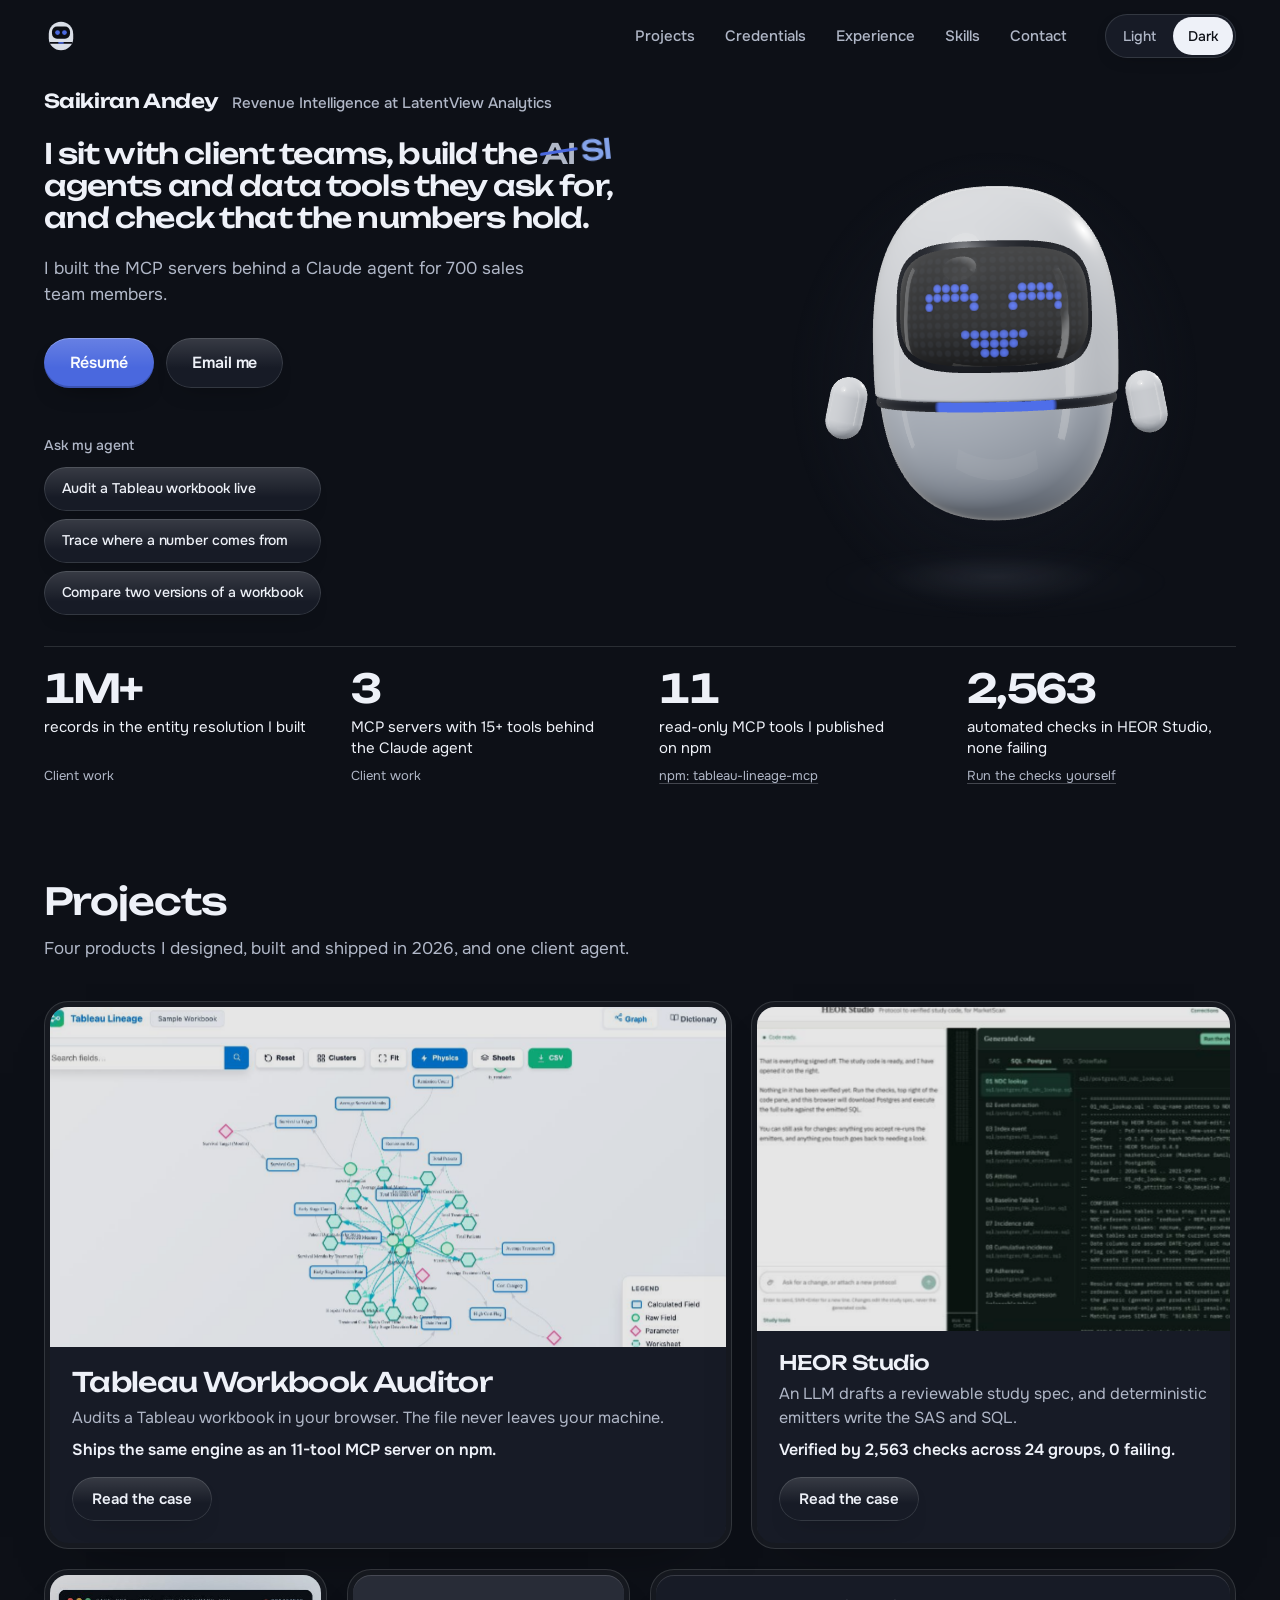
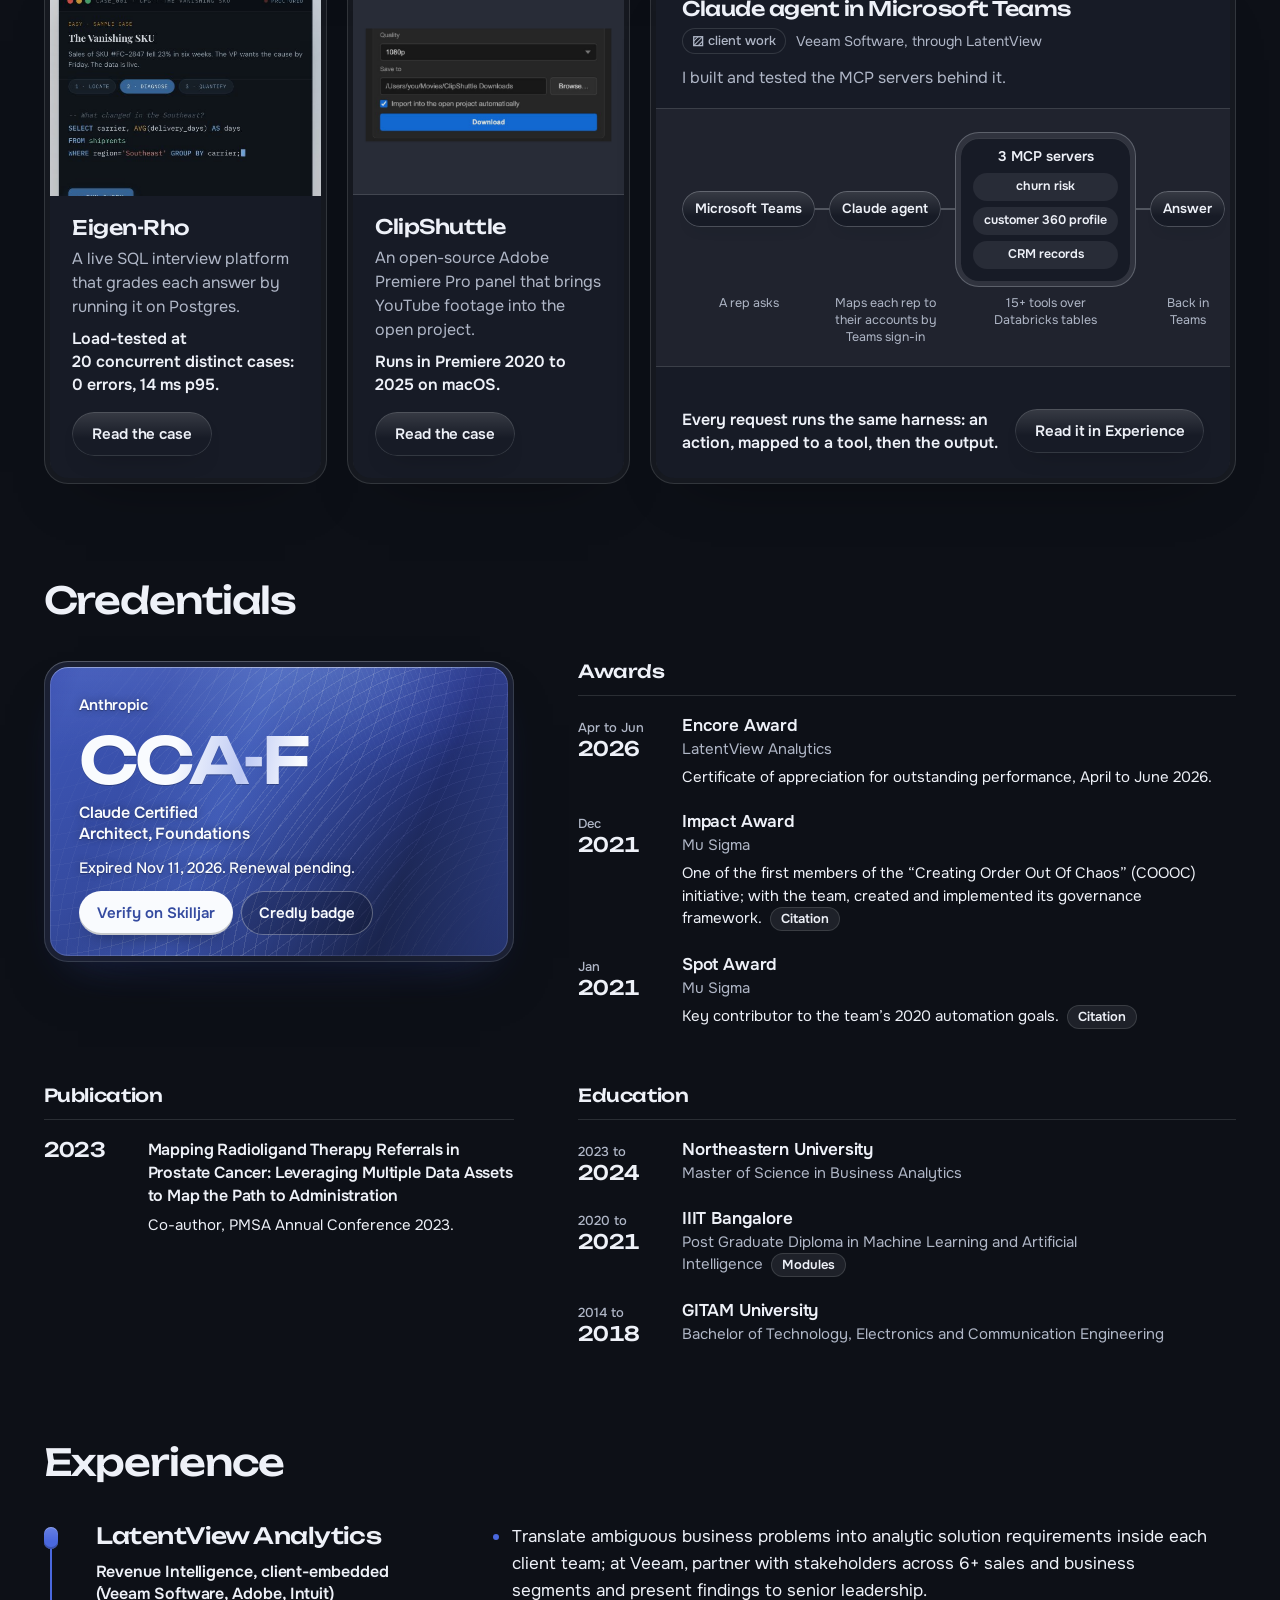
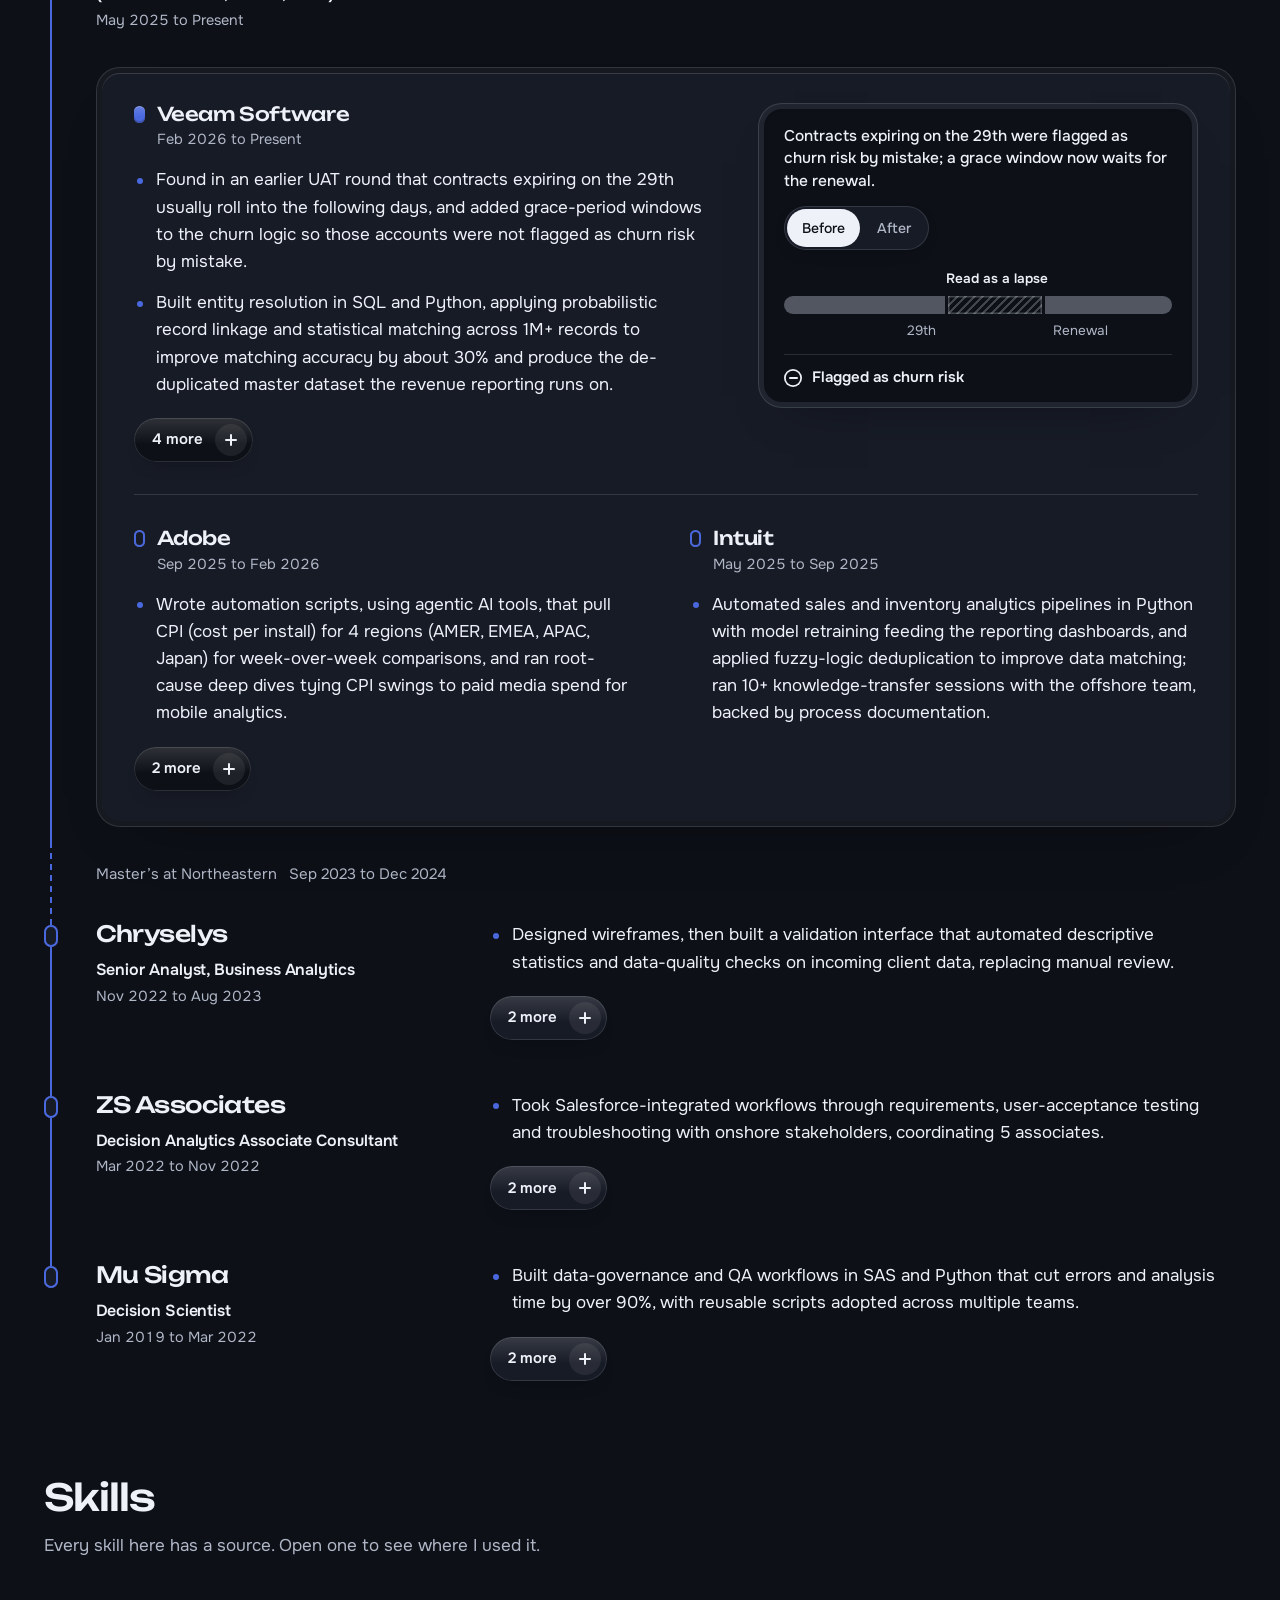
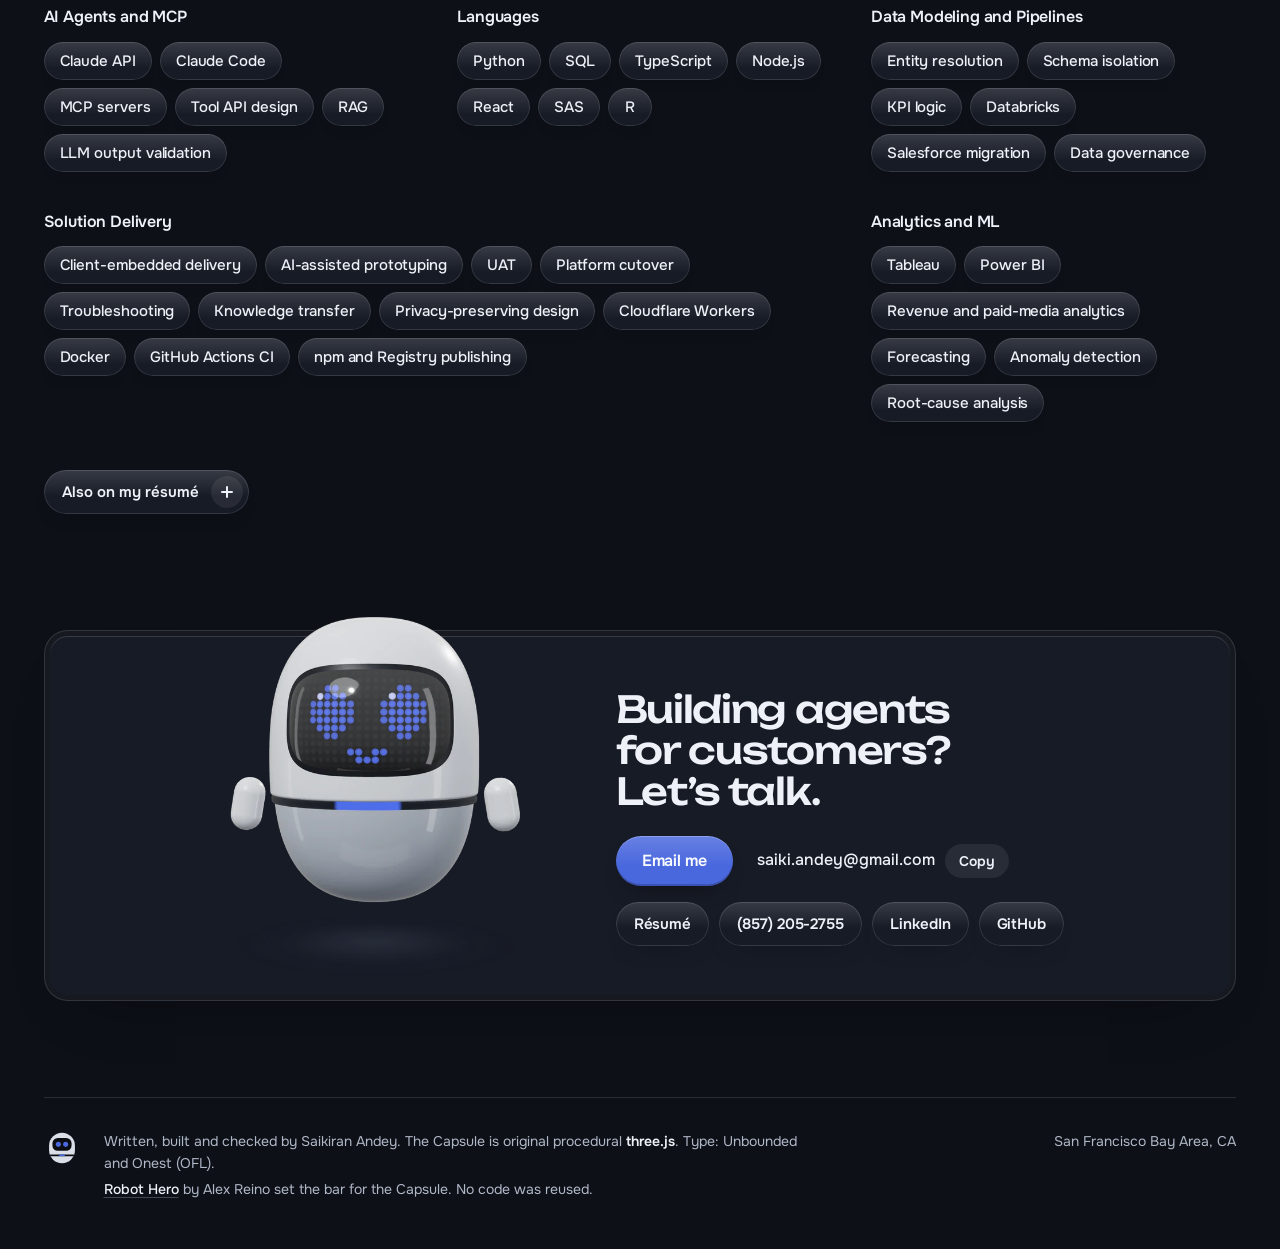
==== commit f9887956: "Deploy portfolio 2c99840 (2026-10-05)" ====
--- a/index.html
+++ b/index.html
@@ -1 +1 @@
-<!DOCTYPE html><html lang="en" data-theme="dark" class="unbounded_cd369f44-module__5a_szG__variable onest_e03890ac-module__gvdy2q__variable doto_bbd94be1-module__pPRh4W__variable"><head><meta charSet="utf-8"/><meta name="viewport" content="width=device-width, initial-scale=1, viewport-fit=cover"/><link rel="preload" href="/_next/static/media/onest_latin_wght_normal-s.p.0zctgtcp9xj58.woff2" as="font" crossorigin="" type="font/woff2"/><link rel="preload" href="/_next/static/media/unbounded_latin_wght_normal-s.p.1tz5lbfnvawi1.woff2" as="font" crossorigin="" type="font/woff2"/><link rel="stylesheet" href="/_next/static/chunks/30f2sexhwolg7.css" data-precedence="next"/><link rel="stylesheet" href="/_next/static/chunks/24o5rzvwj0q_m.css" data-precedence="next"/><link rel="stylesheet" href="/_next/static/chunks/1ryhi7m6snwzl.css" data-precedence="next"/><link rel="stylesheet" href="/_next/static/chunks/1kuhc7nits6pa.css" data-precedence="next"/><link rel="stylesheet" href="/_next/static/chunks/13lzakg8vg675.css" data-precedence="next"/><link rel="preload" as="script" fetchPriority="low" href="/_next/static/chunks/310vm2bl3xxpt.js"/><script src="/_next/static/chunks/19mx3mg6lkumu.js" async=""></script><script src="/_next/static/chunks/1rj7ns8rte9vc.js" async=""></script><script src="/_next/static/chunks/3bb0qu0wuhwr1.js" async=""></script><script src="/_next/static/chunks/turbopack-2e-a58cdyjr05.js" async=""></script><script src="/_next/static/chunks/3fntmmi971322.js" async=""></script><script src="/_next/static/chunks/0g3d4jk8m07gs.js" async=""></script><script src="/_next/static/chunks/1ehsccqvxnqts.js" async=""></script><script src="/_next/static/chunks/1xerhk8ithvxz.js" async=""></script><meta name="next-size-adjust" content=""/><meta name="theme-color" content="#0D1017" media="(prefers-color-scheme: light)"/><meta name="theme-color" content="#0D1017" media="(prefers-color-scheme: dark)"/><meta name="color-scheme" content="light dark"/><title>Saikiran Andey</title><meta name="description" content="I sit with client teams, build the AI agents and data tools they ask for, and check that the numbers hold."/><meta property="og:title" content="Saikiran Andey"/><meta property="og:description" content="I sit with client teams, build the AI agents and data tools they ask for, and check that the numbers hold."/><meta property="og:url" content="https://saikiranandey.com/"/><meta property="og:image" content="https://saikiranandey.com/og.jpg"/><meta property="og:image:width" content="2880"/><meta property="og:image:height" content="1508"/><meta property="og:image:alt" content="Saikiran Andey&#x27;s portfolio: the home page with the Capsule agent"/><meta property="og:type" content="website"/><meta name="twitter:card" content="summary_large_image"/><meta name="twitter:title" content="Saikiran Andey"/><meta name="twitter:description" content="I sit with client teams, build the AI agents and data tools they ask for, and check that the numbers hold."/><meta name="twitter:image" content="https://saikiranandey.com/og.jpg"/><link rel="icon" href="/icon.svg?icon.30g9v0_mwdxfw.svg" sizes="any" type="image/svg+xml"/><script>(function(){var d=document.documentElement;d.setAttribute('data-js','');try{if(localStorage.getItem('theme')==='light'){d.setAttribute('data-theme','light')}}catch(e){}})();</script><script src="/_next/static/chunks/0cz1d0mv5g_q7.js" noModule=""></script></head><body><div hidden=""><!--$--><!--/$--></div><a class="skip" href="#main">Skip to content</a><header class="topbar"><div class="topbar__inner wrap"><a href="#hero" class="topbar__name" aria-label="Saikiran Andey, back to the top"><svg class="capsule-mark" width="34" height="34" viewBox="0 0 32 32" aria-hidden="true" focusable="false"><rect class="capsule-mark__shell" x="4.5" y="2.5" width="23" height="27" rx="11.5"></rect><rect class="capsule-mark__glass" x="7.5" y="7" width="17" height="11.5" rx="4.75"></rect><circle class="capsule-mark__eye" cx="12.75" cy="12.75" r="2.25"></circle><circle class="capsule-mark__eye" cx="19.25" cy="12.75" r="2.25"></circle><path class="capsule-mark__seam" d="M5.2 21.75H26.8L26.3 23.25H5.7Z"></path><rect class="capsule-mark__eye" x="13.5" y="21.75" width="5" height="1.5"></rect></svg></a><nav class="topbar__nav" aria-label="Sections"><ul class="topbar__links" role="list"><li><a href="#projects" class="topbar__link">Projects</a></li><li><a href="#credentials" class="topbar__link">Credentials</a></li><li><a href="#experience" class="topbar__link">Experience</a></li><li><a href="#skills" class="topbar__link">Skills</a></li><li><a href="#contact" class="topbar__link">Contact</a></li></ul></nav><div class="theme-switch needs-js topbar__theme" role="group" aria-label="Colour theme"><button type="button" class="theme-switch__btn" aria-pressed="false">Light</button><button type="button" class="theme-switch__btn" aria-pressed="false">Dark</button></div><details class="menu"><summary class="menu__button">Menu<span class="menu__icon" aria-hidden="true"><span></span><span></span></span></summary><div class="menu__panel shell"><div class="menu__core core"><nav aria-label="Sections"><ul class="menu__list" role="list"><li><a href="#projects" class="menu__link">Projects</a></li><li><a href="#credentials" class="menu__link">Credentials</a></li><li><a href="#experience" class="menu__link">Experience</a></li><li><a href="#skills" class="menu__link">Skills</a></li><li><a href="#contact" class="menu__link">Contact</a></li></ul></nav><div class="theme-switch needs-js menu__theme" role="group" aria-label="Colour theme"><button type="button" class="theme-switch__btn" aria-pressed="false">Light</button><button type="button" class="theme-switch__btn" aria-pressed="false">Dark</button></div></div></div></details></div></header><main id="main" tabindex="-1"><section id="hero" class="hero" aria-labelledby="hero-title"><div class="hero__grid wrap"><div class="hero__text"><p class="hero__name"><span class="hero__who">Saikiran Andey</span> <span class="hero__role">Revenue Intelligence at LatentView Analytics</span></p><h1 id="hero-title" class="hero__h1">I sit with client teams, build the <span class="hero__fix"><del class="hero__fix-old">AI</del> <ins class="hero__fix-new">SI</ins></span> agents and data tools they ask for, and check that the numbers hold.</h1><p class="hero__sub"><span class="hero__keep">I built</span> the MCP servers behind <span class="hero__keep">a Claude</span> agent for <span class="claim-module__yLOVoG__claim" data-claim="hero-rollout-700" data-tier="client">700 sales team members</span>.</p><div class="hero__ctas"><a class="btn btn-primary" href="/Saikiran_Andey_Resume.pdf">Résumé</a><a class="btn btn-secondary" href="mailto:saiki.andey@gmail.com">Email me</a></div></div><div class="ask needs-js"><p class="ask__label" id="ask-label">Ask my agent</p><div class="chips" role="group" aria-labelledby="ask-label"><button type="button" class="chip" data-ask="audit" data-nc="a question&#x27;s own words, not a sourced number" aria-controls="answer" aria-pressed="false">Audit a Tableau workbook live</button><button type="button" class="chip" data-ask="trace" data-nc="a question&#x27;s own words, not a sourced number" aria-controls="answer" aria-pressed="false">Trace where a number comes from</button><button type="button" class="chip" data-ask="diff" data-nc="a question&#x27;s own words, not a sourced number" aria-controls="answer" aria-pressed="false">Compare two versions of a workbook</button></div></div><section class="answer" id="answer" aria-labelledby="answer-q" aria-live="polite" aria-busy="false" hidden=""><div class="answer__shell"><div class="answer__core"><div class="answer__head"><p class="answer__q" id="answer-q" data-nc="the question as asked, not a sourced number"></p><button type="button" class="answer__close" aria-label="Close the answer">Close</button></div><ol class="answer__steps" role="list"></ol></div></div></section><div class="stage"><div class="stage__bot"><picture class="stage__poster"><source media="(max-width: 1023px)" srcSet="/bot/capsule-dark-wide-520.webp 520w, /bot/capsule-dark-wide-1040.webp 1040w" sizes="(min-width: 1024px) 37vw, 92vw"/><source media="not all" srcSet="/bot/capsule-light-wide-520.webp 520w, /bot/capsule-light-wide-1040.webp 1040w" sizes="(min-width: 1024px) 37vw, 92vw"/><source media="all" srcSet="/bot/capsule-dark-square-540.webp 540w, /bot/capsule-dark-square-1080.webp 1080w" sizes="(min-width: 1024px) 37vw, 92vw"/><img src="/bot/capsule-light-square-540.webp" srcSet="/bot/capsule-light-square-540.webp 540w, /bot/capsule-light-square-1080.webp 1080w" sizes="(min-width: 1024px) 37vw, 92vw" width="540" height="540" alt="" decoding="async" fetchPriority="high"/></picture><div class="stage__slot"></div><div class="stage__fallback" aria-hidden="true"><span></span><span></span></div></div></div></div><div class="wrap"><ul class="proof" role="list" aria-label="Sourced numbers"><li class="proof__item" data-proof="records"><p class="proof__num"><span class="claim-module__yLOVoG__claim" data-claim="lv-er-records" data-tier="client">1M+</span></p><p class="proof__label"><span>records in the entity resolution I built</span></p><p class="proof__src proof__src--note">Client work</p></li><li class="proof__item" data-proof="servers"><p class="proof__num"><span class="claim-module__yLOVoG__claim" data-claim="lv-mcp-servers" data-tier="client">3</span></p><p class="proof__label"><span>MCP servers with </span><span class="claim-module__yLOVoG__claim" data-claim="lv-mcp-tools" data-tier="client">15+ tools</span><span> behind the Claude agent</span></p><p class="proof__src proof__src--note">Client work</p></li><li class="proof__item" data-proof="npm"><p class="proof__num"><span class="claim-module__yLOVoG__claim" data-claim="proof-mcp-tools" data-tier="live">11</span></p><p class="proof__label"><span>read-only MCP tools I published on npm</span></p><a class="proof__src" href="https://www.npmjs.com/package/tableau-lineage-mcp" rel="noopener">npm: tableau-lineage-mcp</a></li><li class="proof__item" data-proof="checks"><p class="proof__num"><span class="claim-module__yLOVoG__claim" data-claim="proof-heor-checks" data-tier="build">2,563</span></p><p class="proof__label"><span>automated checks in HEOR Studio, none failing</span></p><a class="proof__src" href="https://heor-studio.andey-s.workers.dev" rel="noopener">Run the checks yourself</a></li></ul></div></section><section id="projects" class="section pj" aria-labelledby="projects-title"><div class="wrap"><div class="pj__head"><h2 id="projects-title" class="section-title">Projects</h2><p class="pj__lede"><span class="claim-module__yLOVoG__claim" data-claim="products-four-2026" data-tier="build">Four products I designed, built and shipped in 2026</span>, and one client agent.</p></div><div class="pj-grid" role="group" aria-label="Products and client work"><article class="pj-card shell pj-card--feature" data-tilt="true" data-slug="tableau-workbook-auditor" aria-labelledby="pj-name-tableau-workbook-auditor"><div class="pj-card__core core"><div class="pj-card__cover" data-shape="landscape" style="--focus-reveal:50% 100%"><picture><source media="(max-width: 767px)" srcSet="/covers/tableau-workbook-auditor-phone-1080.jpg" width="1080" height="360"/><img class="pj-card__img tilt-img" src="/covers/tableau-workbook-auditor-640.jpg" srcSet="/covers/tableau-workbook-auditor-640.jpg 640w, /covers/tableau-workbook-auditor-1280.jpg 1280w" sizes="(max-width: 767px) calc(100vw - 32px), (max-width: 1023px) calc(100vw - 64px), 760px" width="1280" height="734" alt="The lineage graph tableau-lineage.com draws for its sample workbook: parameters, calculated fields, raw fields and worksheets as linked nodes." loading="lazy" decoding="async"/></picture></div><div class="pj-card__body"><h3 id="pj-name-tableau-workbook-auditor" class="pj-card__name">Tableau Workbook Auditor</h3><p class="pj-card__what">Audits a Tableau workbook in your browser. The file never leaves your machine.</p><p class="pj-card__result">Ships the same engine as an <span class="claim-module__yLOVoG__claim" data-claim="tl-mcp-tool-server" data-tier="live"><span class="keep">11-tool</span> <!-- -->MCP<!-- --> <!-- -->server</span> on npm.</p><a class="btn btn-secondary pj-card__cta" href="/work/tableau-workbook-auditor/">Read the case<span class="sr-only">: <!-- -->Tableau Workbook Auditor</span></a></div></div></article><article class="pj-card shell" data-tilt="true" data-slug="heor-studio" aria-labelledby="pj-name-heor-studio"><div class="pj-card__core core"><div class="pj-card__cover" data-shape="landscape" style="--focus-rest:0% 0%;--focus-reveal:100% 0%"><picture><source media="(max-width: 767px)" srcSet="/covers/heor-studio-phone-1080.jpg" width="1080" height="360"/><img class="pj-card__img tilt-img" src="/covers/heor-studio-640.jpg" srcSet="/covers/heor-studio-640.jpg 640w, /covers/heor-studio-1280.jpg 1280w" sizes="(max-width: 767px) calc(100vw - 32px), (max-width: 1023px) 50vw, 540px" width="1280" height="747" alt="HEOR Studio after loading its demo study: the generated code pane, with tabs for the SAS and the SQL it wrote and the study’s files listed in order." loading="lazy" decoding="async"/></picture></div><div class="pj-card__body"><h3 id="pj-name-heor-studio" class="pj-card__name">HEOR Studio</h3><p class="pj-card__what">An LLM drafts a reviewable study spec, and deterministic emitters write the SAS and SQL.</p><p class="pj-card__result">Verified by <span class="claim-module__yLOVoG__claim" data-claim="heor-checks" data-tier="build"><span class="keep">2,563 checks</span> <!-- -->across<!-- --> <span class="keep">24 groups,</span> <span class="keep">0 failing</span></span>.</p><a class="btn btn-secondary pj-card__cta" href="/work/heor-studio/">Read the case<span class="sr-only">: <!-- -->HEOR Studio</span></a></div></div></article><article class="pj-card shell" data-tilt="true" data-slug="eigen-rho" aria-labelledby="pj-name-eigen-rho"><div class="pj-card__core core"><div class="pj-card__cover" data-shape="portrait" style="--focus-reveal:50% 100%"><picture><source media="(max-width: 767px)" srcSet="/covers/eigen-rho-phone-1080.jpg" width="1080" height="360"/><img class="pj-card__img tilt-img" src="/covers/eigen-rho-560.jpg" srcSet="/covers/eigen-rho-560.jpg 560w, /covers/eigen-rho-1120.jpg 1120w" sizes="(max-width: 767px) calc(100vw - 32px), (max-width: 1023px) 50vw, 540px" width="1120" height="1336" alt="The sample case console from eigen-rho.com: a dark SQL editor with the question for one step of a case called The Vanishing SKU and the query that answers it." loading="lazy" decoding="async"/></picture></div><div class="pj-card__body"><h3 id="pj-name-eigen-rho" class="pj-card__name">Eigen-Rho</h3><p class="pj-card__what">A live SQL interview platform that grades each answer by running it on Postgres.</p><p class="pj-card__result">Load-tested at <span class="claim-module__yLOVoG__claim" data-claim="er-load-cases" data-tier="owner"><span class="keep">20 concurrent</span> <!-- -->distinct<!-- --> <!-- -->cases</span>: <span class="claim-module__yLOVoG__claim" data-claim="er-errors" data-tier="owner"><span class="keep">0 errors</span></span>, <span class="claim-module__yLOVoG__claim" data-claim="er-p95" data-tier="owner"><span class="keep">14 ms p95</span></span>.</p><a class="btn btn-secondary pj-card__cta" href="/work/eigen-rho/">Read the case<span class="sr-only">: <!-- -->Eigen-Rho</span></a></div></div></article><article class="pj-card shell" data-tilt="true" data-slug="clipshuttle" aria-labelledby="pj-name-clipshuttle"><div class="pj-card__core core"><div class="pj-card__cover" data-shape="landscape" data-fit="contain"><picture><source media="(max-width: 767px)" srcSet="/covers/clipshuttle-phone-600.jpg" width="600" height="200"/><img class="pj-card__img tilt-img" src="/covers/clipshuttle-400.jpg" srcSet="/covers/clipshuttle-400.jpg 400w, /covers/clipshuttle-800.jpg 800w" sizes="(max-width: 767px) calc(100vw - 32px), (max-width: 1023px) 50vw, 540px" width="800" height="365" alt="The ClipShuttle panel’s download settings: a quality picker, the folder it saves to, the box that imports the clip into the open project, and the Download button." loading="lazy" decoding="async"/></picture></div><div class="pj-card__body"><h3 id="pj-name-clipshuttle" class="pj-card__name">ClipShuttle</h3><p class="pj-card__what">An open-source Adobe Premiere Pro panel that brings YouTube footage into the open project.</p><p class="pj-card__result">Runs in <span class="claim-module__yLOVoG__claim" data-claim="cs-premiere-range" data-tier="build">Premiere<!-- --> <span class="keep">2020 to</span> <!-- -->2025</span> on macOS.</p><a class="btn btn-secondary pj-card__cta" href="/work/clipshuttle/">Read the case<span class="sr-only">: <!-- -->ClipShuttle</span></a></div></div></article><article class="pj-card pj-card--agent shell" aria-labelledby="pj-name-agent" data-slug="client-agent"><div class="pj-card__core core pj-agent"><div class="pj-agent__head"><h3 id="pj-name-agent" class="pj-card__name">Claude agent in Microsoft Teams</h3><p class="pj-agent__client"><span class="claim-module__yLOVoG__glyph pj-agent__tier" data-tier="client"><svg class="claim-module__yLOVoG__glyphIcon" viewBox="0 0 12 12" aria-hidden="true" focusable="false"><rect x="1.7" y="1.7" width="8.6" height="8.6" fill="none" stroke="currentColor" stroke-width="1.3"></rect><path d="M1.7 6 6 1.7M1.7 10.3 10.3 1.7M6 10.3 10.3 6" fill="none" stroke="currentColor" stroke-width="1"></path></svg><span>client work</span></span><span>Veeam Software, through LatentView</span></p></div><p class="pj-card__what">I built and tested the MCP servers behind it.</p><div class="pj-agent__stage"><ol class="pj-flow" aria-label="How a question moves through the agent" role="list"><li class="pj-flow__stage" data-at="1" data-kind="node"><span class="pj-flow__node">Microsoft Teams</span><span class="pj-flow__note">A rep asks</span></li><li class="pj-flow__wire" data-at="2" data-kind="wire" aria-hidden="true"><i class="pj-flow__fill"></i></li><li class="pj-flow__stage" data-at="3" data-kind="node"><span class="pj-flow__node">Claude agent</span><span class="pj-flow__note">Maps each rep to their accounts by Teams sign-in</span></li><li class="pj-flow__wire" data-at="4" data-kind="wire" aria-hidden="true"><i class="pj-flow__fill"></i></li><li class="pj-flow__stage pj-flow__stage--group" data-at="5" data-kind="group"><span class="pj-flow__group"><span class="pj-flow__group-core"><span class="pj-flow__group-title"><span class="claim-module__yLOVoG__claim" data-claim="lv-mcp-servers" data-tier="client">3 MCP servers</span></span><span class="pj-flow__servers" role="list"><span class="pj-flow__server" role="listitem">churn risk</span><span class="pj-flow__server" role="listitem" data-nc="product name">customer 360 profile</span><span class="pj-flow__server" role="listitem">CRM records</span></span></span></span><span class="pj-flow__note"><span class="claim-module__yLOVoG__claim" data-claim="lv-mcp-tools" data-tier="client">15+ tools</span> over Databricks tables</span></li><li class="pj-flow__wire" data-at="6" data-kind="wire" aria-hidden="true"><i class="pj-flow__fill"></i></li><li class="pj-flow__stage" data-at="7" data-kind="node"><span class="pj-flow__node pj-flow__node--answer"><span class="pj-flow__tick" aria-hidden="true"></span>Answer</span><span class="pj-flow__note">Back in Teams</span></li></ol></div><div class="pj-agent__foot"><p class="pj-card__result pj-agent__harness">Every request runs the same harness: an action, mapped to a tool, then the output.</p><a class="btn btn-secondary pj-agent__more" href="#experience-veeam">Read it in Experience</a></div></div></article></div></div></section><section id="credentials" class="section cred" aria-labelledby="credentials-title"><div class="wrap"><h2 id="credentials-title" class="section-title">Credentials</h2><div class="cred__grid"><article class="cca" aria-labelledby="credentials-ccaf"><div class="cca__tilt"><div class="cca__shell"><div class="cca__card"><span class="cca__foil" aria-hidden="true"></span><span class="cca__grating" aria-hidden="true"></span><span class="cca__glare" aria-hidden="true"></span><div class="cca__top"><p class="cca__issuer">Anthropic</p></div><h3 id="credentials-ccaf" class="cca__title"><span class="cca__acronym">CCA-F</span><span class="cca__name">Claude Certified Architect, Foundations</span></h3><div class="cca__foot"><p class="cca__valid"><span class="claim-module__yLOVoG__claim" data-claim="ccaf-valid" data-tier="live">Valid until Nov 11, 2026</span></p><div class="cca__links"><a class="cca__btn cca__btn--solid" href="https://verify.skilljar.com/c/k349stsp9ezx" target="_blank" rel="noopener noreferrer">Verify on Skilljar<span class="sr-only"> <!-- -->(opens in a new tab)</span></a><a class="cca__btn" href="https://www.credly.com/badges/5adef59b-6dd3-4dc1-bec7-ad98278b2824" target="_blank" rel="noopener noreferrer">Credly badge<span class="sr-only"> <!-- -->(opens in a new tab)</span></a></div></div></div></div></div></article><div class="cred-group" role="group" aria-labelledby="credentials-awards" data-group="awards"><h3 id="credentials-awards" class="cred-group__title">Awards</h3><ul role="list" class="cred-list"><li class="cred-row" data-kind="award"><p class="cred-when"><span class="cred-when__in" data-nc="years, from the dates in content/certifications.ts"><span class="cred-when__sub">Apr to Jun</span> <span class="cred-when__year">2026</span></span></p><div class="cred-row__body"><h4 class="cred-row__title">Encore Award</h4><p class="cred-row__by">LatentView Analytics</p><p class="cred-row__line">Certificate of appreciation for outstanding performance, <span class="claim-module__yLOVoG__claim" data-claim="encore-period" data-tier="owner">April to June 2026</span>.</p></div></li><li class="cred-row" data-kind="award"><p class="cred-when"><span class="claim-module__yLOVoG__claim cred-when__in" data-claim="impact-month" data-tier="owner"><span class="cred-when__sub">Dec</span> <span class="cred-when__year">2021</span></span></p><div class="cred-row__body"><h4 class="cred-row__title">Impact Award</h4><p class="cred-row__by">Mu Sigma</p><p class="cred-row__line">One of the first members of the “Creating Order Out Of Chaos” (COOOC) initiative; with the team, created and implemented its governance framework.<!-- --> <button type="button" class="cred-more" popoverTarget="credentials-more-impact" aria-label="Citation for the Impact Award"><span class="cred-more__label">Citation</span></button></p><dialog id="credentials-more-impact" popover="auto" class="cred-pop" aria-labelledby="credentials-more-impact-title"><div class="cred-pop__head"><p id="credentials-more-impact-title" class="cred-pop__title">Impact Award</p><button type="button" class="cred-pop__close" popoverTarget="credentials-more-impact" popoverTargetAction="hide">Close</button></div><p class="cred-pop__text">The certificate reads: “As one of the first team members of COOOC, he has collaborated with his team members to create and implement the framework for Governance.”</p><p class="cred-pop__text">The expansion of COOOC comes from my own records; the certificate uses the acronym.</p></dialog></div></li><li class="cred-row" data-kind="award"><p class="cred-when"><span class="claim-module__yLOVoG__claim cred-when__in" data-claim="spot-month" data-tier="owner"><span class="cred-when__sub">Jan</span> <span class="cred-when__year">2021</span></span></p><div class="cred-row__body"><h4 class="cred-row__title">Spot Award</h4><p class="cred-row__by">Mu Sigma</p><p class="cred-row__line">Key contributor to the team’s <span class="claim-module__yLOVoG__claim" data-claim="spot-2020" data-tier="owner">2020 automation goals</span>.<!-- --> <button type="button" class="cred-more" popoverTarget="credentials-more-spot" aria-label="Citation for the Spot Award"><span class="cred-more__label">Citation</span></button></p><dialog id="credentials-more-spot" popover="auto" class="cred-pop" aria-labelledby="credentials-more-spot-title"><div class="cred-pop__head"><p id="credentials-more-spot-title" class="cred-pop__title">Spot Award</p><button type="button" class="cred-pop__close" popoverTarget="credentials-more-spot" popoverTargetAction="hide">Close</button></div><p class="cred-pop__text">The certificate reads: “Sai Kiran has been a key contributor to our <span data-nc="name">2020</span> automation goals. He has played an effective role in understanding problem statements and creating solutions for the same.”</p></dialog></div></li></ul></div><div class="cred-group" role="group" aria-labelledby="credentials-education" data-group="education"><h3 id="credentials-education" class="cred-group__title">Education</h3><ul role="list" class="cred-list"><li class="cred-row" data-kind="education"><p class="cred-when"><span class="cred-when__in" data-nc="years, from the dates in content/certifications.ts"><span class="cred-when__sub">2023 to</span> <span class="cred-when__year">2024</span></span></p><div class="cred-row__body"><h4 class="cred-row__title">Northeastern University</h4><p class="cred-row__by">Master of Science in Business Analytics</p></div></li><li class="cred-row" data-kind="education"><p class="cred-when"><span class="cred-when__in" data-nc="years, from the dates in content/certifications.ts"><span class="cred-when__sub">2020 to</span> <span class="cred-when__year">2021</span></span></p><div class="cred-row__body"><h4 class="cred-row__title">IIIT Bangalore</h4><p class="cred-row__by">Post Graduate Diploma in Machine Learning and Artificial Intelligence<!-- --> <button type="button" class="cred-more" popoverTarget="credentials-more-iiitb" aria-label="Modules on the IIIT Bangalore certificate"><span class="cred-more__label">Modules</span></button></p><dialog id="credentials-more-iiitb" popover="auto" class="cred-pop" aria-labelledby="credentials-more-iiitb-title"><div class="cred-pop__head"><p id="credentials-more-iiitb-title" class="cred-pop__title">IIIT Bangalore</p><button type="button" class="cred-pop__close" popoverTarget="credentials-more-iiitb" popoverTargetAction="hide">Close</button></div><p class="cred-pop__text">Taken alongside my years at Mu Sigma. The modules below are printed on the certificate.</p><ul role="list" class="cred-pop__list"><li>Statistics Essentials</li><li><span data-nc="module name, as printed on the certificate">ML-1</span></li><li><span data-nc="module name, as printed on the certificate">ML-2</span></li><li>NLP</li><li>Deep Learning and Neural Networks</li><li>Reinforcement Learning</li><li>Deployment and Capstone</li></ul></dialog></div></li><li class="cred-row" data-kind="education"><p class="cred-when"><span class="cred-when__in" data-nc="years, from the dates in content/certifications.ts"><span class="cred-when__sub">2014 to</span> <span class="cred-when__year">2018</span></span></p><div class="cred-row__body"><h4 class="cred-row__title">GITAM University</h4><p class="cred-row__by">Bachelor of Technology, Electronics and Communication Engineering</p></div></li></ul></div><div class="cred-group" role="group" aria-labelledby="credentials-publication" data-group="publication"><h3 id="credentials-publication" class="cred-group__title">Publication</h3><ul role="list" class="cred-list"><li class="cred-row" data-kind="publication"><p class="cred-when"><span class="cred-when__in" data-nc="a year, from content/certifications.ts"><span class="cred-when__year">2023</span></span></p><div class="cred-row__body"><h4 class="cred-row__title">Mapping Radioligand Therapy Referrals in Prostate Cancer: Leveraging Multiple Data Assets to Map the Path to Administration</h4><p class="cred-row__line">Co-author, <span class="claim-module__yLOVoG__claim" data-claim="chr-pmsa-2023" data-tier="owner">PMSA Annual Conference 2023</span>.</p></div></li></ul></div></div></div></section><section id="experience" class="section xp" aria-labelledby="experience-title"><div class="wrap"><h2 id="experience-title" class="section-title xp-title">Experience</h2><ol class="xp-list" role="list"><li id="experience-latentview" class="xp-stop xp-stop--employer xp-stop--now" data-xp-stop=""><span class="xp-seg" aria-hidden="true"></span><span class="xp-node" data-xp-mark="" aria-hidden="true"></span><article class="xp-entry" aria-labelledby="xp-h-latentview"><header class="xp-meta"><h3 id="xp-h-latentview" class="xp-org">LatentView Analytics</h3><p class="xp-role">Revenue Intelligence, client-embedded (Veeam Software, Adobe, Intuit)</p><p class="xp-when"><time dateTime="2025-05">May 2025</time> to <!-- -->Present</p></header><div class="xp-body"><ul class="xp-points" role="list"><li id="xp-point-latentview-1" data-resume="latentview-1">Translate ambiguous business problems into analytic solution requirements inside each client team; at Veeam, partner with stakeholders across <span class="claim-module__yLOVoG__claim" data-claim="lv-segments" data-tier="client">6+ sales and business segments</span> and present findings to senior leadership.</li></ul></div><div class="xp-clients shell"><ol class="xp-clients__list core" role="list" aria-label="Client teams through LatentView"><li id="experience-veeam" class="xp-client xp-client--veeam xp-client--now xp-client--replay"><article class="xp-client__entry" aria-labelledby="xp-h-veeam"><header class="xp-client__head"><span class="xp-mark" data-xp-mark="" aria-hidden="true"></span><h4 id="xp-h-veeam" class="xp-client__name">Veeam Software</h4><p class="xp-when"><time dateTime="2026-02">Feb 2026</time> to <!-- -->Present</p></header><ul class="xp-points xp-client__points" role="list"><li id="xp-point-veeam-2" data-resume="veeam-2">Found in an earlier UAT round that contracts expiring on the <span class="claim-module__yLOVoG__claim" data-claim="grace-29th" data-tier="client">29th</span> usually roll into the following days, and added grace-period windows to the churn logic so those accounts were not flagged as churn risk by mistake.</li><li id="xp-point-veeam-3" data-resume="veeam-3">Built entity resolution in SQL and Python, applying probabilistic record linkage and statistical matching across <span class="claim-module__yLOVoG__claim" data-claim="lv-er-records" data-tier="client">1M+ records</span> to improve matching accuracy by <span class="claim-module__yLOVoG__claim" data-claim="lv-er-accuracy" data-tier="client">about 30%</span> and produce the de-duplicated master dataset the revenue reporting runs on.</li></ul><figure class="xp-replay" data-state="auto" aria-labelledby="xp-grace-say" aria-describedby="xp-point-veeam-2"><div class="xp-replay__shell shell"><div class="xp-replay__core core"><p id="xp-grace-say" class="xp-say">Contracts expiring on the <span class="claim-module__yLOVoG__claim" data-claim="grace-29th" data-tier="client">29th</span> were flagged as churn risk by mistake; a grace window now waits for the renewal.</p><div class="xp-toggle needs-js" role="group" aria-label="Show the churn logic before or after the fix"><button type="button" class="xp-toggle__btn" aria-pressed="false">Before</button><button type="button" class="xp-toggle__btn" aria-pressed="true">After</button></div><div class="xp-gw"><div class="xp-gw__bar" aria-hidden="true"><span class="xp-gw__seg xp-gw__seg--term"></span><span class="xp-gw__gap"><span class="xp-gw__grace"></span></span><span class="xp-gw__seg xp-gw__seg--renew"></span></div><p class="xp-gw__label xp-gw__label--term"><span class="claim-module__yLOVoG__claim" data-claim="grace-29th" data-tier="client">29th</span></p><p class="xp-gw__label xp-gw__label--gap"><span class="xp-gw__state xp-gw__state--before needs-js">Read as a lapse</span><span class="xp-gw__state xp-gw__state--after">Grace window</span></p><p class="xp-gw__label xp-gw__label--renew">Renewal</p></div><p class="xp-verdict"><span class="xp-gw__state xp-gw__state--before xp-verdict__text needs-js"><span class="xp-verdict__icon xp-verdict__icon--flag" aria-hidden="true"></span>Flagged as churn risk</span><span class="xp-gw__state xp-gw__state--after xp-verdict__text"><span class="xp-verdict__icon xp-verdict__icon--clear" aria-hidden="true"></span>Not flagged</span></p></div></div><span class="sr-only" aria-live="polite"></span></figure><details class="xp-more"><summary class="xp-more__toggle"><span class="xp-more__closed"><span data-computed="count of the other resume points">4</span> more</span><span class="xp-more__open">Show fewer</span><span class="xp-more__icon" aria-hidden="true"></span></summary><div class="xp-more__body"><ul class="xp-points" role="list"><li id="xp-point-veeam-1" data-resume="veeam-1">Built and tested <span class="claim-module__yLOVoG__claim" data-claim="lv-mcp-servers" data-tier="client">3 MCP servers</span> (churn risk, <span data-nc="name">customer 360 profile</span>, CRM records from Salesforce-sourced tables in Databricks) with <span class="claim-module__yLOVoG__claim" data-claim="lv-mcp-tools" data-tier="client">15+ tools</span> behind a Claude agent in Microsoft Teams that maps each rep to their own accounts through their Teams sign-in; passed final UAT with <span class="claim-module__yLOVoG__claim" data-claim="lv-uat-zero" data-tier="client">zero errors</span> ahead of an <span class="claim-module__yLOVoG__claim" data-claim="agent-rollout-month" data-tier="client">October 2026</span> rollout to <span class="claim-module__yLOVoG__claim" data-claim="lv-rollout-700" data-tier="client">700 sales team members</span>.</li><li id="xp-point-veeam-4" data-resume="veeam-4">Migrated the revenue reporting data architecture from legacy to next-generation Salesforce, re-engineering the KPI logic and reconciling each KPI against its legacy definition while rebuilding <span class="claim-module__yLOVoG__claim" data-claim="lv-dashboards" data-tier="client">15+ Tableau dashboards</span> the global sales organization uses daily, with no disruption to business-critical KPIs through the cutover.</li><li id="xp-point-veeam-5" data-resume="veeam-5">Built the Databricks pipelines (ingestion, transformation, delivery) that feed the revenue dashboards and forecasting models, processing <span class="claim-module__yLOVoG__claim" data-claim="lv-pipeline-records" data-tier="client">2M+ records</span> at <span class="claim-module__yLOVoG__claim" data-claim="lv-refresh" data-tier="client">99%+ refresh reliability</span>.</li><li id="xp-point-veeam-6" data-resume="veeam-6">Embedded revenue forecasting and anomaly detection, plus natural-language querying and automated insight summaries with fallback handling for low-confidence outputs, in the reporting; together they cut stakeholder analysis and meeting-prep time by <span class="claim-module__yLOVoG__claim" data-claim="lv-hours-week" data-tier="client">about 10 hours per week</span>.</li></ul><div class="xp-words"><p class="xp-words__head">In my words</p><p class="xp-words__text">Before the agent, reps looked up churn risk in a Tableau dashboard. The agent turns that lookup into a question in Microsoft Teams. I built the MCP servers behind it, reading tables in Databricks, and a rep’s Teams sign-in maps them to their own accounts, so the agent answers only about accounts they own. Every request runs the same harness: an action, mapped to a tool, then the output. I built the servers, tested them, and got them delivered.</p><p class="xp-words__text">When reporting moved to next-generation Salesforce, I rebuilt the dashboards one at a time and reconciled every KPI against its legacy definition through the cutover. The whole global sales division reads these dashboards daily for its updates, so the bar was that nobody lost a number during the move.</p><p class="xp-words__text">A dashboard is only as trustworthy as the pipeline under it. A failed refresh puts a wrong number in front of an executive.</p></div></div></details></article></li><li id="experience-adobe" class="xp-client xp-client--adobe"><article class="xp-client__entry" aria-labelledby="xp-h-adobe"><header class="xp-client__head"><span class="xp-mark" data-xp-mark="" aria-hidden="true"></span><h4 id="xp-h-adobe" class="xp-client__name">Adobe</h4><p class="xp-when"><time dateTime="2025-09">Sep 2025</time> to <time dateTime="2026-02">Feb 2026</time></p></header><ul class="xp-points xp-client__points" role="list"><li id="xp-point-adobe-1" data-resume="adobe-1">Wrote automation scripts, using agentic AI tools, that pull CPI (cost per install) for <span class="claim-module__yLOVoG__claim" data-claim="lv-regions" data-tier="client">4 regions</span> (AMER, EMEA, APAC, Japan) for week-over-week comparisons, and ran root-cause deep dives tying CPI swings to paid media spend for the mobile-analytics team.</li></ul><details class="xp-more"><summary class="xp-more__toggle"><span class="xp-more__closed"><span data-computed="count of the other resume points">2</span> more</span><span class="xp-more__open">Show fewer</span><span class="xp-more__icon" aria-hidden="true"></span></summary><div class="xp-more__body"><ul class="xp-points" role="list"><li id="xp-point-adobe-2" data-resume="adobe-2">Built Power BI dashboards for MAU and CPI analysis with the mobile-analytics and lifecycle-marketing teams.</li><li id="xp-point-adobe-3" data-resume="adobe-3">Built an early dormancy detection model that Lifecycle Marketing used to prioritize retention interventions.</li></ul><div class="xp-words"><p class="xp-words__head">In my words</p><p class="xp-words__text">I worked inside Adobe’s mobile-analytics team on paid-media measurement. Every week my scripts pulled cost per install for each of the <span class="claim-module__yLOVoG__claim" data-claim="lv-regions" data-tier="client">4 regions</span>, compared it with the week before, and when it moved I dug into why, so marketing could see how its paid media spend was being used.</p></div></div></details></article></li><li id="experience-intuit" class="xp-client xp-client--intuit"><article class="xp-client__entry" aria-labelledby="xp-h-intuit"><header class="xp-client__head"><span class="xp-mark" data-xp-mark="" aria-hidden="true"></span><h4 id="xp-h-intuit" class="xp-client__name">Intuit</h4><p class="xp-when"><time dateTime="2025-05">May 2025</time> to <time dateTime="2025-09">Sep 2025</time></p></header><ul class="xp-points xp-client__points" role="list"><li id="xp-point-intuit-1" data-resume="intuit-1">Automated sales and inventory analytics pipelines in Python with model retraining feeding the reporting dashboards, and applied fuzzy-logic deduplication to improve data matching; ran <span class="claim-module__yLOVoG__claim" data-claim="lv-kt-sessions" data-tier="client">10+ knowledge-transfer sessions</span> with the offshore team, backed by process documentation.</li></ul></article></li></ol></div></article></li><li class="xp-stop xp-stop--gap" data-xp-stop=""><span class="xp-seg" aria-hidden="true"></span><span class="xp-node xp-node--gap" data-xp-mark="" aria-hidden="true"></span><div class="xp-gap"><p class="xp-gap__what">Master’s at <!-- -->Northeastern</p><p class="xp-when"><time dateTime="2023-09">Sep 2023</time> to <time dateTime="2024-12">Dec 2024</time></p></div></li><li id="experience-chryselys" class="xp-stop xp-stop--employer" data-xp-stop=""><span class="xp-seg" aria-hidden="true"></span><span class="xp-node" data-xp-mark="" aria-hidden="true"></span><article class="xp-entry" aria-labelledby="xp-h-chryselys"><header class="xp-meta"><h3 id="xp-h-chryselys" class="xp-org">Chryselys</h3><p class="xp-role">Senior Analyst, Business Analytics</p><p class="xp-when"><time dateTime="2022-11">Nov 2022</time> to <time dateTime="2023-08">Aug 2023</time></p></header><div class="xp-body"><ul class="xp-points" role="list"><li id="xp-point-chryselys-2" data-resume="chryselys-2">Designed wireframes, then built a validation interface that automated descriptive statistics and data-quality checks on incoming client data, replacing manual review.</li></ul><details class="xp-more"><summary class="xp-more__toggle"><span class="xp-more__closed"><span data-computed="count of the other resume points">2</span> more</span><span class="xp-more__open">Show fewer</span><span class="xp-more__icon" aria-hidden="true"></span></summary><div class="xp-more__body"><ul class="xp-points" role="list"><li id="xp-point-chryselys-1" data-resume="chryselys-1">Built provider identity resolution to NPI records for Prostate Radioligand Therapy providers and organizations, closing IQVIA data gaps with web scraping and fuzzy-logic matching and raising NPI mapping accuracy by <span class="claim-module__yLOVoG__claim" data-claim="chr-npi-60" data-tier="owner">60%</span>.</li><li id="xp-point-chryselys-3" data-resume="chryselys-3">Built a patient-journey process tracing <span class="claim-module__yLOVoG__claim" data-claim="chr-encounters" data-tier="owner">10 key encounters</span> around each therapy administration date across integrated client and IQVIA data, and co-authored the patient-journey paper presented at the <span class="claim-module__yLOVoG__claim" data-claim="chr-pmsa-2023" data-tier="owner">PMSA Annual Conference 2023</span>.</li></ul><div class="xp-words"><p class="xp-words__head">In my words</p><p class="xp-words__text">For the patient journey I traced the <span class="claim-module__yLOVoG__claim" data-claim="chr-encounters" data-tier="owner">10 key encounters</span> around each therapy administration date, before and after it, across the client’s data and IQVIA’s. I also presented weekly readouts on patient trends, therapy adoption and provider networks.</p></div></div></details></div></article></li><li id="experience-zs" class="xp-stop xp-stop--employer" data-xp-stop=""><span class="xp-seg" aria-hidden="true"></span><span class="xp-node" data-xp-mark="" aria-hidden="true"></span><article class="xp-entry" aria-labelledby="xp-h-zs"><header class="xp-meta"><h3 id="xp-h-zs" class="xp-org">ZS Associates</h3><p class="xp-role">Decision Analytics Associate Consultant</p><p class="xp-when"><time dateTime="2022-03">Mar 2022</time> to <time dateTime="2022-11">Nov 2022</time></p></header><div class="xp-body"><ul class="xp-points" role="list"><li id="xp-point-zs-2" data-resume="zs-2">Took Salesforce-integrated workflows through requirements, user-acceptance testing and troubleshooting with onshore stakeholders, coordinating <span class="claim-module__yLOVoG__claim" data-claim="zs-associates" data-tier="owner">5 associates</span>.</li></ul><details class="xp-more"><summary class="xp-more__toggle"><span class="xp-more__closed"><span data-computed="count of the other resume points">2</span> more</span><span class="xp-more__open">Show fewer</span><span class="xp-more__icon" aria-hidden="true"></span></summary><div class="xp-more__body"><ul class="xp-points" role="list"><li id="xp-point-zs-1" data-resume="zs-1">Set up Salesforce data-governance processes after a gap analysis with business stakeholders, with Python/VBA automation that eliminated manual data-entry errors and saved <span class="claim-module__yLOVoG__claim" data-claim="zs-hours" data-tier="owner">about 12 hours per associate weekly</span>.</li><li id="xp-point-zs-3" data-resume="zs-3">Streamlined commercial data aggregation for Key Opinion Leader (KOL) targeting, contributing to a <span class="claim-module__yLOVoG__claim" data-claim="zs-increase" data-tier="owner">15% increase</span> in targeted prescriptions in <span class="claim-module__yLOVoG__claim" data-claim="zs-q2-2022" data-tier="owner">Q2 2022</span>.</li></ul></div></details></div></article></li><li id="experience-musigma" class="xp-stop xp-stop--employer" data-xp-stop="" data-last=""><span class="xp-node" data-xp-mark="" aria-hidden="true"></span><article class="xp-entry" aria-labelledby="xp-h-musigma"><header class="xp-meta"><h3 id="xp-h-musigma" class="xp-org">Mu Sigma</h3><p class="xp-role">Decision Scientist</p><p class="xp-when"><time dateTime="2019-01">Jan 2019</time> to <time dateTime="2022-03">Mar 2022</time></p></header><div class="xp-body"><ul class="xp-points" role="list"><li id="xp-point-musigma-2" data-resume="musigma-2">Built data-governance and QA workflows in SAS and Python that cut errors and analysis time by <span class="claim-module__yLOVoG__claim" data-claim="ms-90" data-tier="owner">over 90%</span>, with reusable scripts adopted across multiple teams.</li></ul><details class="xp-more"><summary class="xp-more__toggle"><span class="xp-more__closed"><span data-computed="count of the other resume points">2</span> more</span><span class="xp-more__open">Show fewer</span><span class="xp-more__icon" aria-hidden="true"></span></summary><div class="xp-more__body"><ul class="xp-points" role="list"><li id="xp-point-musigma-1" data-resume="musigma-1">Automated the recurring patient-pool extraction, cost, incidence, prevalence and survival-modeling workflows in Python and SAS, saving <span class="claim-module__yLOVoG__claim" data-claim="ms-workday" data-tier="owner">1+ workday per project</span>.</li><li id="xp-point-musigma-3" data-resume="musigma-3">Built Kaplan-Meier and Cox proportional-hazards models on Flatiron oncology data (cohorts from Dx/Rx codes) comparing on-label and off-label outcomes, and helped reproduce a randomized melanoma trial’s results from real-world data.</li></ul><div class="xp-words"><p class="xp-words__head">In my words</p><p class="xp-words__text">If real-world methods can’t reproduce what a randomized trial found, nobody should trust them with questions a trial can’t answer. That was the point of the melanoma project. I also ran hypothesis tests comparing treatment cohorts, researched and presented real-world-evidence strategies for FDA label-extension protocols, and stratified my survival models by clinical and demographic variables.</p></div></div></details></div></article></li></ol><span hidden=""></span><span hidden=""></span></div></section><section id="skills" class="section skills" aria-labelledby="skills-title"><div class="wrap"><h2 id="skills-title" class="section-title">Skills</h2><p class="skills__lead">Every skill here has a source.<!-- --> <!-- -->Open one to see where I used it.</p><div class="skills__groups"><div class="skills__group"><h3 class="skills__name" id="skills-ai-agents-and-mcp">AI Agents and MCP</h3><ul class="skills__field" role="list" aria-labelledby="skills-ai-agents-and-mcp"><li class="sk" data-sk="claude-api"><button type="button" class="sk__pill" aria-expanded="false" aria-controls="sk-claude-api">Claude API</button><div class="sk__card" id="sk-claude-api" role="group" aria-label="Claude API: where it comes from"><div class="sk__core"><p class="sk__full">Claude API</p><ul class="sk__list" role="list"><li class="sk-ev" style="--i:0"><p class="sk-ev__head"><span class="sk-ev__where">Veeam Software</span><span class="claim-module__yLOVoG__glyph sk-ev__tier" data-tier="client"><svg class="claim-module__yLOVoG__glyphIcon" viewBox="0 0 12 12" aria-hidden="true" focusable="false"><rect x="1.7" y="1.7" width="8.6" height="8.6" fill="none" stroke="currentColor" stroke-width="1.3"></rect><path d="M1.7 6 6 1.7M1.7 10.3 10.3 1.7M6 10.3 10.3 6" fill="none" stroke="currentColor" stroke-width="1"></path></svg><span>client work</span></span></p><p class="sk-ev__line">Claude is the model behind the Teams agent I built the MCP servers for.</p></li><li class="sk-ev" style="--i:1"><p class="sk-ev__head"><span class="sk-ev__where">HEOR Studio</span><span class="claim-module__yLOVoG__glyph sk-ev__tier" data-tier="build"><svg class="claim-module__yLOVoG__glyphIcon" viewBox="0 0 12 12" aria-hidden="true" focusable="false"><path d="M2.2 6.3 4.9 9 9.8 3.1" fill="none" stroke="currentColor" stroke-width="1.7" stroke-linecap="round" stroke-linejoin="round"></path></svg><span>checked at build</span></span></p><p class="sk-ev__line">Its <code class="claim-module__yLOVoG__code" data-nc="identifier">extract_spec</code> tool calls the Claude API, and only when a key is set.<!-- --> <a class="sk-ev__proof" href="https://heor-studio.andey-s.workers.dev" target="_blank" rel="noopener noreferrer">Live app<span class="sr-only">, <!-- -->opens in a new tab</span></a></p></li><li class="sk-ev" style="--i:2"><p class="sk-ev__head"><span class="sk-ev__where">Eigen-Rho</span><span class="claim-module__yLOVoG__glyph sk-ev__tier" data-tier="owner"><svg class="claim-module__yLOVoG__glyphIcon" viewBox="0 0 12 12" aria-hidden="true" focusable="false"><circle cx="6" cy="6" r="4.1" fill="none" stroke="currentColor" stroke-width="1.4"></circle></svg><span>my word</span></span></p><p class="sk-ev__line">The next version, not live yet, uses the Anthropic SDK.</p></li><li class="sk-ev" style="--i:3"><p class="sk-ev__head"><span class="sk-ev__where">CCA-F</span><span class="claim-module__yLOVoG__glyph sk-ev__tier" data-tier="live"><svg class="claim-module__yLOVoG__glyphIcon" viewBox="0 0 12 12" aria-hidden="true" focusable="false"><path d="M2.2 6.3 4.9 9 9.8 3.1" fill="none" stroke="currentColor" stroke-width="1.7" stroke-linecap="round" stroke-linejoin="round"></path></svg><span>checked live</span></span></p><p class="sk-ev__line">Claude Certified Architect, Foundations (CCA-F). <span class="claim-module__yLOVoG__claim" data-claim="ccaf-valid" data-tier="live">Valid until Nov 11, 2026</span>.<!-- --> <a class="sk-ev__proof" href="https://verify.skilljar.com/c/k349stsp9ezx" target="_blank" rel="noopener noreferrer">Skilljar<span class="sr-only">, <!-- -->opens in a new tab</span></a></p></li></ul></div></div></li><li class="sk" data-sk="claude-code"><button type="button" class="sk__pill" aria-expanded="false" aria-controls="sk-claude-code">Claude Code</button><div class="sk__card" id="sk-claude-code" role="group" aria-label="Claude Code: where it comes from"><div class="sk__core"><p class="sk__full">Claude Code</p><ul class="sk__list" role="list"><li class="sk-ev" style="--i:0"><p class="sk-ev__head"><span class="sk-ev__where">Tableau Workbook Auditor</span><span class="claim-module__yLOVoG__glyph sk-ev__tier" data-tier="build"><svg class="claim-module__yLOVoG__glyphIcon" viewBox="0 0 12 12" aria-hidden="true" focusable="false"><path d="M2.2 6.3 4.9 9 9.8 3.1" fill="none" stroke="currentColor" stroke-width="1.7" stroke-linecap="round" stroke-linejoin="round"></path></svg><span>checked at build</span></span></p><p class="sk-ev__line">Built with Claude Code, and it ships as a Claude Code plugin.<!-- --> <a class="sk-ev__proof" href="https://github.com/andey0Saikiran/tableau-lineage/blob/35c20b60812ce360af1aea08a8fa6f2df548b097/README.md" target="_blank" rel="noopener noreferrer">GitHub<span class="sr-only">, <!-- -->opens in a new tab</span></a></p></li><li class="sk-ev" style="--i:1"><p class="sk-ev__head"><span class="sk-ev__where">HEOR Studio</span><span class="claim-module__yLOVoG__glyph sk-ev__tier" data-tier="owner"><svg class="claim-module__yLOVoG__glyphIcon" viewBox="0 0 12 12" aria-hidden="true" focusable="false"><circle cx="6" cy="6" r="4.1" fill="none" stroke="currentColor" stroke-width="1.4"></circle></svg><span>my word</span></span></p><p class="sk-ev__line">Built with Claude Code.</p></li><li class="sk-ev" style="--i:2"><p class="sk-ev__head"><span class="sk-ev__where">ClipShuttle</span><span class="claim-module__yLOVoG__glyph sk-ev__tier" data-tier="build"><svg class="claim-module__yLOVoG__glyphIcon" viewBox="0 0 12 12" aria-hidden="true" focusable="false"><path d="M2.2 6.3 4.9 9 9.8 3.1" fill="none" stroke="currentColor" stroke-width="1.7" stroke-linecap="round" stroke-linejoin="round"></path></svg><span>checked at build</span></span></p><p class="sk-ev__line">Built with Claude Code; the README says so.<!-- --> <a class="sk-ev__proof" href="https://github.com/andey0Saikiran/clipshuttle/blob/5677038af4f23fce71ddef50953544155476a5b7/README.md" target="_blank" rel="noopener noreferrer">GitHub<span class="sr-only">, <!-- -->opens in a new tab</span></a></p></li><li class="sk-ev" style="--i:3"><p class="sk-ev__head"><span class="sk-ev__where">Eigen-Rho</span><span class="claim-module__yLOVoG__glyph sk-ev__tier" data-tier="owner"><svg class="claim-module__yLOVoG__glyphIcon" viewBox="0 0 12 12" aria-hidden="true" focusable="false"><circle cx="6" cy="6" r="4.1" fill="none" stroke="currentColor" stroke-width="1.4"></circle></svg><span>my word</span></span></p><p class="sk-ev__line">Built with Claude Code.</p></li></ul></div></div></li><li class="sk" data-sk="mcp-servers"><button type="button" class="sk__pill" aria-expanded="false" aria-controls="sk-mcp-servers">MCP servers</button><div class="sk__card" id="sk-mcp-servers" role="group" aria-label="MCP servers: where it comes from"><div class="sk__core"><p class="sk__full">MCP server design and publishing (TypeScript, Zod input schemas)</p><ul class="sk__list" role="list"><li class="sk-ev" style="--i:0"><p class="sk-ev__head"><span class="sk-ev__where">Veeam Software</span><span class="claim-module__yLOVoG__glyph sk-ev__tier" data-tier="client"><svg class="claim-module__yLOVoG__glyphIcon" viewBox="0 0 12 12" aria-hidden="true" focusable="false"><rect x="1.7" y="1.7" width="8.6" height="8.6" fill="none" stroke="currentColor" stroke-width="1.3"></rect><path d="M1.7 6 6 1.7M1.7 10.3 10.3 1.7M6 10.3 10.3 6" fill="none" stroke="currentColor" stroke-width="1"></path></svg><span>client work</span></span></p><p class="sk-ev__line"><span class="claim-module__yLOVoG__claim" data-claim="lv-mcp-servers" data-tier="client">3 MCP servers</span> with <span class="claim-module__yLOVoG__claim" data-claim="lv-mcp-tools" data-tier="client">15+ tools</span> behind a Claude agent in Microsoft Teams.</p></li><li class="sk-ev" style="--i:1"><p class="sk-ev__head"><span class="sk-ev__where">Tableau Workbook Auditor</span><span class="claim-module__yLOVoG__glyph sk-ev__tier" data-tier="live"><svg class="claim-module__yLOVoG__glyphIcon" viewBox="0 0 12 12" aria-hidden="true" focusable="false"><path d="M2.2 6.3 4.9 9 9.8 3.1" fill="none" stroke="currentColor" stroke-width="1.7" stroke-linecap="round" stroke-linejoin="round"></path></svg><span>checked live</span></span></p><p class="sk-ev__line">An <span class="claim-module__yLOVoG__claim" data-claim="tl-mcp-tool-server" data-tier="live">11-tool MCP server</span> on npm and the official MCP Registry, written in TypeScript with Zod input schemas.<!-- --> <a class="sk-ev__proof" href="https://www.npmjs.com/package/tableau-lineage-mcp" target="_blank" rel="noopener noreferrer">npm<span class="sr-only">, <!-- -->opens in a new tab</span></a></p></li><li class="sk-ev" style="--i:2"><p class="sk-ev__head"><span class="sk-ev__where">HEOR Studio</span><span class="claim-module__yLOVoG__glyph sk-ev__tier" data-tier="build"><svg class="claim-module__yLOVoG__glyphIcon" viewBox="0 0 12 12" aria-hidden="true" focusable="false"><path d="M2.2 6.3 4.9 9 9.8 3.1" fill="none" stroke="currentColor" stroke-width="1.7" stroke-linecap="round" stroke-linejoin="round"></path></svg><span>checked at build</span></span></p><p class="sk-ev__line"><code class="claim-module__yLOVoG__code" data-nc="identifier">heor-studio-mcp</code> on npm, with Zod input schemas.<!-- --> <a class="sk-ev__proof" href="https://www.npmjs.com/package/heor-studio-mcp" target="_blank" rel="noopener noreferrer">npm<span class="sr-only">, <!-- -->opens in a new tab</span></a></p></li></ul></div></div></li><li class="sk" data-sk="tool-api-design"><button type="button" class="sk__pill" aria-expanded="false" aria-controls="sk-tool-api-design">Tool API design</button><div class="sk__card" id="sk-tool-api-design" role="group" aria-label="Tool API design: where it comes from"><div class="sk__core"><p class="sk__full">tool API design</p><ul class="sk__list" role="list"><li class="sk-ev" style="--i:0"><p class="sk-ev__head"><span class="sk-ev__where">Tableau Workbook Auditor</span><span class="claim-module__yLOVoG__glyph sk-ev__tier" data-tier="build"><svg class="claim-module__yLOVoG__glyphIcon" viewBox="0 0 12 12" aria-hidden="true" focusable="false"><path d="M2.2 6.3 4.9 9 9.8 3.1" fill="none" stroke="currentColor" stroke-width="1.7" stroke-linecap="round" stroke-linejoin="round"></path></svg><span>checked at build</span></span></p><p class="sk-ev__line">Each of its <span class="claim-module__yLOVoG__claim" data-claim="tl-mcp-tools" data-tier="live">11 read-only tools</span> reads from a local file path, so nothing is uploaded.<!-- --> <a class="sk-ev__proof" href="https://github.com/andey0Saikiran/tableau-lineage/blob/35c20b60812ce360af1aea08a8fa6f2df548b097/mcp/src/index.ts" target="_blank" rel="noopener noreferrer">GitHub<span class="sr-only">, <!-- -->opens in a new tab</span></a></p></li><li class="sk-ev" style="--i:1"><p class="sk-ev__head"><span class="sk-ev__where">Veeam Software</span><span class="claim-module__yLOVoG__glyph sk-ev__tier" data-tier="client"><svg class="claim-module__yLOVoG__glyphIcon" viewBox="0 0 12 12" aria-hidden="true" focusable="false"><rect x="1.7" y="1.7" width="8.6" height="8.6" fill="none" stroke="currentColor" stroke-width="1.3"></rect><path d="M1.7 6 6 1.7M1.7 10.3 10.3 1.7M6 10.3 10.3 6" fill="none" stroke="currentColor" stroke-width="1"></path></svg><span>client work</span></span></p><p class="sk-ev__line">Every request runs the same harness: an action, mapped to a tool, then the output.</p></li><li class="sk-ev" style="--i:2"><p class="sk-ev__head"><span class="sk-ev__where">HEOR Studio</span><span class="claim-module__yLOVoG__glyph sk-ev__tier" data-tier="build"><svg class="claim-module__yLOVoG__glyphIcon" viewBox="0 0 12 12" aria-hidden="true" focusable="false"><path d="M2.2 6.3 4.9 9 9.8 3.1" fill="none" stroke="currentColor" stroke-width="1.7" stroke-linecap="round" stroke-linejoin="round"></path></svg><span>checked at build</span></span></p><p class="sk-ev__line">Deterministic tools by default; the one model-backed tool appears only when a key is present.<!-- --> <a class="sk-ev__proof" href="https://heor-studio.andey-s.workers.dev" target="_blank" rel="noopener noreferrer">Live app<span class="sr-only">, <!-- -->opens in a new tab</span></a></p></li></ul></div></div></li><li class="sk" data-sk="rag"><button type="button" class="sk__pill" aria-expanded="false" aria-controls="sk-rag">RAG</button><div class="sk__card" id="sk-rag" role="group" aria-label="RAG: where it comes from"><div class="sk__core"><p class="sk__full">RAG</p><ul class="sk__list" role="list"><li class="sk-ev" style="--i:0"><p class="sk-ev__head"><span class="sk-ev__where">LatentView Analytics</span><span class="claim-module__yLOVoG__glyph sk-ev__tier" data-tier="owner"><svg class="claim-module__yLOVoG__glyphIcon" viewBox="0 0 12 12" aria-hidden="true" focusable="false"><circle cx="6" cy="6" r="4.1" fill="none" stroke="currentColor" stroke-width="1.4"></circle></svg><span>my word</span></span></p><p class="sk-ev__line">Automated minutes of meeting from week-over-week client call summaries with a RAG pipeline.</p></li></ul></div></div></li><li class="sk" data-sk="llm-output-validation"><button type="button" class="sk__pill" aria-expanded="false" aria-controls="sk-llm-output-validation">LLM output validation</button><div class="sk__card" id="sk-llm-output-validation" role="group" aria-label="LLM output validation: where it comes from"><div class="sk__core"><p class="sk__full">LLM output validation (human sign-off gates, low-confidence fallbacks)</p><ul class="sk__list" role="list"><li class="sk-ev" style="--i:0"><p class="sk-ev__head"><span class="sk-ev__where">HEOR Studio</span><span class="claim-module__yLOVoG__glyph sk-ev__tier" data-tier="build"><svg class="claim-module__yLOVoG__glyphIcon" viewBox="0 0 12 12" aria-hidden="true" focusable="false"><path d="M2.2 6.3 4.9 9 9.8 3.1" fill="none" stroke="currentColor" stroke-width="1.7" stroke-linecap="round" stroke-linejoin="round"></path></svg><span>checked at build</span></span></p><p class="sk-ev__line"><code class="claim-module__yLOVoG__code" data-nc="identifier">generate_code</code> won’t run without an explicit sign-off and every code list marked verified.<!-- --> <a class="sk-ev__proof" href="https://heor-studio.andey-s.workers.dev" target="_blank" rel="noopener noreferrer">Live app<span class="sr-only">, <!-- -->opens in a new tab</span></a></p></li><li class="sk-ev" style="--i:1"><p class="sk-ev__head"><span class="sk-ev__where">Veeam Software</span><span class="claim-module__yLOVoG__glyph sk-ev__tier" data-tier="client"><svg class="claim-module__yLOVoG__glyphIcon" viewBox="0 0 12 12" aria-hidden="true" focusable="false"><rect x="1.7" y="1.7" width="8.6" height="8.6" fill="none" stroke="currentColor" stroke-width="1.3"></rect><path d="M1.7 6 6 1.7M1.7 10.3 10.3 1.7M6 10.3 10.3 6" fill="none" stroke="currentColor" stroke-width="1"></path></svg><span>client work</span></span></p><p class="sk-ev__line">Natural-language querying in the revenue reporting falls back when the model’s confidence is low.</p></li><li class="sk-ev" style="--i:2"><p class="sk-ev__head"><span class="sk-ev__where">HEOR Studio</span><span class="claim-module__yLOVoG__glyph sk-ev__tier" data-tier="build"><svg class="claim-module__yLOVoG__glyphIcon" viewBox="0 0 12 12" aria-hidden="true" focusable="false"><path d="M2.2 6.3 4.9 9 9.8 3.1" fill="none" stroke="currentColor" stroke-width="1.7" stroke-linecap="round" stroke-linejoin="round"></path></svg><span>checked at build</span></span></p><p class="sk-ev__line">Analyses it can’t compute honestly are refused before any code is generated, with the reason.<!-- --> <a class="sk-ev__proof" href="https://heor-studio.andey-s.workers.dev" target="_blank" rel="noopener noreferrer">Live app<span class="sr-only">, <!-- -->opens in a new tab</span></a></p></li></ul></div></div></li></ul></div><div class="skills__group"><h3 class="skills__name" id="skills-languages">Languages</h3><ul class="skills__field" role="list" aria-labelledby="skills-languages"><li class="sk" data-sk="python"><button type="button" class="sk__pill" aria-expanded="false" aria-controls="sk-python">Python</button><div class="sk__card" id="sk-python" role="group" aria-label="Python: where it comes from"><div class="sk__core"><p class="sk__full">Python (pandas, scikit-learn)</p><ul class="sk__list" role="list"><li class="sk-ev" style="--i:0"><p class="sk-ev__head"><span class="sk-ev__where">Veeam Software</span><span class="claim-module__yLOVoG__glyph sk-ev__tier" data-tier="client"><svg class="claim-module__yLOVoG__glyphIcon" viewBox="0 0 12 12" aria-hidden="true" focusable="false"><rect x="1.7" y="1.7" width="8.6" height="8.6" fill="none" stroke="currentColor" stroke-width="1.3"></rect><path d="M1.7 6 6 1.7M1.7 10.3 10.3 1.7M6 10.3 10.3 6" fill="none" stroke="currentColor" stroke-width="1"></path></svg><span>client work</span></span></p><p class="sk-ev__line">Entity resolution in SQL and Python across <span class="claim-module__yLOVoG__claim" data-claim="lv-er-records" data-tier="client">1M+ records</span>.</p></li><li class="sk-ev" style="--i:1"><p class="sk-ev__head"><span class="sk-ev__where">Intuit</span><span class="claim-module__yLOVoG__glyph sk-ev__tier" data-tier="client"><svg class="claim-module__yLOVoG__glyphIcon" viewBox="0 0 12 12" aria-hidden="true" focusable="false"><rect x="1.7" y="1.7" width="8.6" height="8.6" fill="none" stroke="currentColor" stroke-width="1.3"></rect><path d="M1.7 6 6 1.7M1.7 10.3 10.3 1.7M6 10.3 10.3 6" fill="none" stroke="currentColor" stroke-width="1"></path></svg><span>client work</span></span></p><p class="sk-ev__line">Sales and inventory analytics pipelines in Python, with model retraining.</p></li><li class="sk-ev" style="--i:2"><p class="sk-ev__head"><span class="sk-ev__where">Mu Sigma</span><span class="claim-module__yLOVoG__glyph sk-ev__tier" data-tier="owner"><svg class="claim-module__yLOVoG__glyphIcon" viewBox="0 0 12 12" aria-hidden="true" focusable="false"><circle cx="6" cy="6" r="4.1" fill="none" stroke="currentColor" stroke-width="1.4"></circle></svg><span>my word</span></span></p><p class="sk-ev__line">Patient-pool, incidence, prevalence and survival workflows automated in Python and SAS.</p></li><li class="sk-ev" style="--i:3"><p class="sk-ev__head"><span class="sk-ev__where">ZS Associates</span><span class="claim-module__yLOVoG__glyph sk-ev__tier" data-tier="owner"><svg class="claim-module__yLOVoG__glyphIcon" viewBox="0 0 12 12" aria-hidden="true" focusable="false"><circle cx="6" cy="6" r="4.1" fill="none" stroke="currentColor" stroke-width="1.4"></circle></svg><span>my word</span></span></p><p class="sk-ev__line">Python and VBA automation behind the Salesforce data-governance processes.</p></li></ul></div></div></li><li class="sk" data-sk="sql"><button type="button" class="sk__pill" aria-expanded="false" aria-controls="sk-sql">SQL</button><div class="sk__card" id="sk-sql" role="group" aria-label="SQL: where it comes from"><div class="sk__core"><p class="sk__full">SQL (CTEs, window functions, query tuning)</p><ul class="sk__list" role="list"><li class="sk-ev" style="--i:0"><p class="sk-ev__head"><span class="sk-ev__where">Veeam Software</span><span class="claim-module__yLOVoG__glyph sk-ev__tier" data-tier="client"><svg class="claim-module__yLOVoG__glyphIcon" viewBox="0 0 12 12" aria-hidden="true" focusable="false"><rect x="1.7" y="1.7" width="8.6" height="8.6" fill="none" stroke="currentColor" stroke-width="1.3"></rect><path d="M1.7 6 6 1.7M1.7 10.3 10.3 1.7M6 10.3 10.3 6" fill="none" stroke="currentColor" stroke-width="1"></path></svg><span>client work</span></span></p><p class="sk-ev__line">Entity resolution in SQL: probabilistic record linkage and statistical matching.</p></li><li class="sk-ev" style="--i:1"><p class="sk-ev__head"><span class="sk-ev__where">HEOR Studio</span><span class="claim-module__yLOVoG__glyph sk-ev__tier" data-tier="build"><svg class="claim-module__yLOVoG__glyphIcon" viewBox="0 0 12 12" aria-hidden="true" focusable="false"><path d="M2.2 6.3 4.9 9 9.8 3.1" fill="none" stroke="currentColor" stroke-width="1.7" stroke-linecap="round" stroke-linejoin="round"></path></svg><span>checked at build</span></span></p><p class="sk-ev__line">Emits SQL that runs in Postgres against answers worked out by hand.<!-- --> <a class="sk-ev__proof" href="https://heor-studio.andey-s.workers.dev" target="_blank" rel="noopener noreferrer">Live app<span class="sr-only">, <!-- -->opens in a new tab</span></a></p></li><li class="sk-ev" style="--i:2"><p class="sk-ev__head"><span class="sk-ev__where">Eigen-Rho</span><span class="claim-module__yLOVoG__glyph sk-ev__tier" data-tier="owner"><svg class="claim-module__yLOVoG__glyphIcon" viewBox="0 0 12 12" aria-hidden="true" focusable="false"><circle cx="6" cy="6" r="4.1" fill="none" stroke="currentColor" stroke-width="1.4"></circle></svg><span>my word</span></span></p><p class="sk-ev__line">Grades each SQL answer by running it on Postgres.</p></li></ul></div></div></li><li class="sk" data-sk="typescript"><button type="button" class="sk__pill" aria-expanded="false" aria-controls="sk-typescript">TypeScript</button><div class="sk__card" id="sk-typescript" role="group" aria-label="TypeScript: where it comes from"><div class="sk__core"><p class="sk__full">TypeScript</p><ul class="sk__list" role="list"><li class="sk-ev" style="--i:0"><p class="sk-ev__head"><span class="sk-ev__where">Tableau Workbook Auditor</span><span class="claim-module__yLOVoG__glyph sk-ev__tier" data-tier="build"><svg class="claim-module__yLOVoG__glyphIcon" viewBox="0 0 12 12" aria-hidden="true" focusable="false"><path d="M2.2 6.3 4.9 9 9.8 3.1" fill="none" stroke="currentColor" stroke-width="1.7" stroke-linecap="round" stroke-linejoin="round"></path></svg><span>checked at build</span></span></p><p class="sk-ev__line">The engine, the browser app and the MCP server are TypeScript.<!-- --> <a class="sk-ev__proof" href="https://github.com/andey0Saikiran/tableau-lineage/blob/35c20b60812ce360af1aea08a8fa6f2df548b097/README.md" target="_blank" rel="noopener noreferrer">GitHub<span class="sr-only">, <!-- -->opens in a new tab</span></a></p></li><li class="sk-ev" style="--i:1"><p class="sk-ev__head"><span class="sk-ev__where">HEOR Studio</span><span class="claim-module__yLOVoG__glyph sk-ev__tier" data-tier="build"><svg class="claim-module__yLOVoG__glyphIcon" viewBox="0 0 12 12" aria-hidden="true" focusable="false"><path d="M2.2 6.3 4.9 9 9.8 3.1" fill="none" stroke="currentColor" stroke-width="1.7" stroke-linecap="round" stroke-linejoin="round"></path></svg><span>checked at build</span></span></p><p class="sk-ev__line">The core, the web app and the MCP server are TypeScript.<!-- --> <a class="sk-ev__proof" href="https://heor-studio.andey-s.workers.dev" target="_blank" rel="noopener noreferrer">Live app<span class="sr-only">, <!-- -->opens in a new tab</span></a></p></li></ul></div></div></li><li class="sk" data-sk="nodejs"><button type="button" class="sk__pill" aria-expanded="false" aria-controls="sk-nodejs">Node.js</button><div class="sk__card" id="sk-nodejs" role="group" aria-label="Node.js: where it comes from"><div class="sk__core"><p class="sk__full">Node.js</p><ul class="sk__list" role="list"><li class="sk-ev" style="--i:0"><p class="sk-ev__head"><span class="sk-ev__where">ClipShuttle</span><span class="claim-module__yLOVoG__glyph sk-ev__tier" data-tier="build"><svg class="claim-module__yLOVoG__glyphIcon" viewBox="0 0 12 12" aria-hidden="true" focusable="false"><path d="M2.2 6.3 4.9 9 9.8 3.1" fill="none" stroke="currentColor" stroke-width="1.7" stroke-linecap="round" stroke-linejoin="round"></path></svg><span>checked at build</span></span></p><p class="sk-ev__line">A Node engine inside Premiere drives yt-dlp, ffmpeg and deno.<!-- --> <a class="sk-ev__proof" href="https://github.com/andey0Saikiran/clipshuttle/blob/5677038af4f23fce71ddef50953544155476a5b7/extension/js/downloader.js" target="_blank" rel="noopener noreferrer">GitHub<span class="sr-only">, <!-- -->opens in a new tab</span></a></p></li><li class="sk-ev" style="--i:1"><p class="sk-ev__head"><span class="sk-ev__where">Tableau Workbook Auditor</span><span class="claim-module__yLOVoG__glyph sk-ev__tier" data-tier="build"><svg class="claim-module__yLOVoG__glyphIcon" viewBox="0 0 12 12" aria-hidden="true" focusable="false"><path d="M2.2 6.3 4.9 9 9.8 3.1" fill="none" stroke="currentColor" stroke-width="1.7" stroke-linecap="round" stroke-linejoin="round"></path></svg><span>checked at build</span></span></p><p class="sk-ev__line">The MCP server runs on Node over stdio.<!-- --> <a class="sk-ev__proof" href="https://github.com/andey0Saikiran/tableau-lineage/blob/35c20b60812ce360af1aea08a8fa6f2df548b097/mcp/src/index.ts" target="_blank" rel="noopener noreferrer">GitHub<span class="sr-only">, <!-- -->opens in a new tab</span></a></p></li><li class="sk-ev" style="--i:2"><p class="sk-ev__head"><span class="sk-ev__where">Eigen-Rho</span><span class="claim-module__yLOVoG__glyph sk-ev__tier" data-tier="owner"><svg class="claim-module__yLOVoG__glyphIcon" viewBox="0 0 12 12" aria-hidden="true" focusable="false"><circle cx="6" cy="6" r="4.1" fill="none" stroke="currentColor" stroke-width="1.4"></circle></svg><span>my word</span></span></p><p class="sk-ev__line">An Express server on Node.</p></li></ul></div></div></li><li class="sk" data-sk="react"><button type="button" class="sk__pill" aria-expanded="false" aria-controls="sk-react">React</button><div class="sk__card" id="sk-react" role="group" aria-label="React: where it comes from"><div class="sk__core"><p class="sk__full">React</p><ul class="sk__list" role="list"><li class="sk-ev" style="--i:0"><p class="sk-ev__head"><span class="sk-ev__where">Tableau Workbook Auditor</span><span class="claim-module__yLOVoG__glyph sk-ev__tier" data-tier="build"><svg class="claim-module__yLOVoG__glyphIcon" viewBox="0 0 12 12" aria-hidden="true" focusable="false"><path d="M2.2 6.3 4.9 9 9.8 3.1" fill="none" stroke="currentColor" stroke-width="1.7" stroke-linecap="round" stroke-linejoin="round"></path></svg><span>checked at build</span></span></p><p class="sk-ev__line">The browser app is React and Vite, tested with Vitest.<!-- --> <a class="sk-ev__proof" href="https://github.com/andey0Saikiran/tableau-lineage/blob/35c20b60812ce360af1aea08a8fa6f2df548b097/README.md" target="_blank" rel="noopener noreferrer">GitHub<span class="sr-only">, <!-- -->opens in a new tab</span></a></p></li></ul></div></div></li><li class="sk" data-sk="sas"><button type="button" class="sk__pill" aria-expanded="false" aria-controls="sk-sas">SAS</button><div class="sk__card" id="sk-sas" role="group" aria-label="SAS: where it comes from"><div class="sk__core"><p class="sk__full">SAS</p><ul class="sk__list" role="list"><li class="sk-ev" style="--i:0"><p class="sk-ev__head"><span class="sk-ev__where">Mu Sigma</span><span class="claim-module__yLOVoG__glyph sk-ev__tier" data-tier="owner"><svg class="claim-module__yLOVoG__glyphIcon" viewBox="0 0 12 12" aria-hidden="true" focusable="false"><circle cx="6" cy="6" r="4.1" fill="none" stroke="currentColor" stroke-width="1.4"></circle></svg><span>my word</span></span></p><p class="sk-ev__line">Data-governance and QA workflows in SAS and Python.</p></li><li class="sk-ev" style="--i:1"><p class="sk-ev__head"><span class="sk-ev__where">HEOR Studio</span><span class="claim-module__yLOVoG__glyph sk-ev__tier" data-tier="build"><svg class="claim-module__yLOVoG__glyphIcon" viewBox="0 0 12 12" aria-hidden="true" focusable="false"><path d="M2.2 6.3 4.9 9 9.8 3.1" fill="none" stroke="currentColor" stroke-width="1.7" stroke-linecap="round" stroke-linejoin="round"></path></svg><span>checked at build</span></span></p><p class="sk-ev__line">Emits SAS programs as twins of the SQL. The SAS is not run on this site.<!-- --> <a class="sk-ev__proof" href="https://heor-studio.andey-s.workers.dev" target="_blank" rel="noopener noreferrer">Live app<span class="sr-only">, <!-- -->opens in a new tab</span></a></p></li></ul></div></div></li><li class="sk" data-sk="r"><button type="button" class="sk__pill" aria-expanded="false" aria-controls="sk-r">R</button><div class="sk__card" id="sk-r" role="group" aria-label="R: where it comes from"><div class="sk__core"><p class="sk__full">R</p><ul class="sk__list" role="list"><li class="sk-ev" style="--i:0"><p class="sk-ev__head"><span class="claim-module__yLOVoG__glyph sk-ev__tier" data-tier="owner"><svg class="claim-module__yLOVoG__glyphIcon" viewBox="0 0 12 12" aria-hidden="true" focusable="false"><circle cx="6" cy="6" r="4.1" fill="none" stroke="currentColor" stroke-width="1.4"></circle></svg><span>my word</span></span></p><p class="sk-ev__line">Listed on my word. Nothing public on this page shows R.</p></li></ul></div></div></li></ul></div><div class="skills__group"><h3 class="skills__name" id="skills-data-modeling-and-pipelines">Data Modeling and Pipelines</h3><ul class="skills__field" role="list" aria-labelledby="skills-data-modeling-and-pipelines"><li class="sk" data-sk="entity-resolution"><button type="button" class="sk__pill" aria-expanded="false" aria-controls="sk-entity-resolution">Entity resolution</button><div class="sk__card" id="sk-entity-resolution" role="group" aria-label="Entity resolution: where it comes from"><div class="sk__core"><p class="sk__full">entity and identity resolution (probabilistic record linkage, fuzzy matching)</p><ul class="sk__list" role="list"><li class="sk-ev" style="--i:0"><p class="sk-ev__head"><span class="sk-ev__where">Veeam Software</span><span class="claim-module__yLOVoG__glyph sk-ev__tier" data-tier="client"><svg class="claim-module__yLOVoG__glyphIcon" viewBox="0 0 12 12" aria-hidden="true" focusable="false"><rect x="1.7" y="1.7" width="8.6" height="8.6" fill="none" stroke="currentColor" stroke-width="1.3"></rect><path d="M1.7 6 6 1.7M1.7 10.3 10.3 1.7M6 10.3 10.3 6" fill="none" stroke="currentColor" stroke-width="1"></path></svg><span>client work</span></span></p><p class="sk-ev__line">Entity resolution across <span class="claim-module__yLOVoG__claim" data-claim="lv-er-records" data-tier="client">1M+ records</span>, improving matching accuracy by <span class="claim-module__yLOVoG__claim" data-claim="lv-er-accuracy" data-tier="client">about 30%</span>.</p></li><li class="sk-ev" style="--i:1"><p class="sk-ev__head"><span class="sk-ev__where">Chryselys</span><span class="claim-module__yLOVoG__glyph sk-ev__tier" data-tier="owner"><svg class="claim-module__yLOVoG__glyphIcon" viewBox="0 0 12 12" aria-hidden="true" focusable="false"><circle cx="6" cy="6" r="4.1" fill="none" stroke="currentColor" stroke-width="1.4"></circle></svg><span>my word</span></span></p><p class="sk-ev__line">Provider identity resolution to NPI records with fuzzy-logic matching, raising mapping accuracy by <span class="claim-module__yLOVoG__claim" data-claim="chr-npi-60" data-tier="owner">60%</span>.</p></li><li class="sk-ev" style="--i:2"><p class="sk-ev__head"><span class="sk-ev__where">Intuit</span><span class="claim-module__yLOVoG__glyph sk-ev__tier" data-tier="client"><svg class="claim-module__yLOVoG__glyphIcon" viewBox="0 0 12 12" aria-hidden="true" focusable="false"><rect x="1.7" y="1.7" width="8.6" height="8.6" fill="none" stroke="currentColor" stroke-width="1.3"></rect><path d="M1.7 6 6 1.7M1.7 10.3 10.3 1.7M6 10.3 10.3 6" fill="none" stroke="currentColor" stroke-width="1"></path></svg><span>client work</span></span></p><p class="sk-ev__line">Fuzzy-logic deduplication in the sales and inventory pipelines.</p></li></ul></div></div></li><li class="sk" data-sk="schema-isolation"><button type="button" class="sk__pill" aria-expanded="false" aria-controls="sk-schema-isolation">Schema isolation</button><div class="sk__card" id="sk-schema-isolation" role="group" aria-label="Schema isolation: where it comes from"><div class="sk__core"><p class="sk__full">multi-tenant schema isolation (schema-per-case Postgres with read-only roles)</p><ul class="sk__list" role="list"><li class="sk-ev" style="--i:0"><p class="sk-ev__head"><span class="sk-ev__where">Eigen-Rho</span><span class="claim-module__yLOVoG__glyph sk-ev__tier" data-tier="owner"><svg class="claim-module__yLOVoG__glyphIcon" viewBox="0 0 12 12" aria-hidden="true" focusable="false"><circle cx="6" cy="6" r="4.1" fill="none" stroke="currentColor" stroke-width="1.4"></circle></svg><span>my word</span></span></p><p class="sk-ev__line">Every case is its own Postgres schema with its own read-only role.</p></li></ul></div></div></li><li class="sk" data-sk="kpi-logic"><button type="button" class="sk__pill" aria-expanded="false" aria-controls="sk-kpi-logic">KPI logic</button><div class="sk__card" id="sk-kpi-logic" role="group" aria-label="KPI logic: where it comes from"><div class="sk__core"><p class="sk__full">KPI and metric logic</p><ul class="sk__list" role="list"><li class="sk-ev" style="--i:0"><p class="sk-ev__head"><span class="sk-ev__where">Veeam Software</span><span class="claim-module__yLOVoG__glyph sk-ev__tier" data-tier="client"><svg class="claim-module__yLOVoG__glyphIcon" viewBox="0 0 12 12" aria-hidden="true" focusable="false"><rect x="1.7" y="1.7" width="8.6" height="8.6" fill="none" stroke="currentColor" stroke-width="1.3"></rect><path d="M1.7 6 6 1.7M1.7 10.3 10.3 1.7M6 10.3 10.3 6" fill="none" stroke="currentColor" stroke-width="1"></path></svg><span>client work</span></span></p><p class="sk-ev__line">Re-engineered the KPI logic and reconciled each KPI against its legacy definition.</p></li></ul></div></div></li><li class="sk" data-sk="databricks"><button type="button" class="sk__pill" aria-expanded="false" aria-controls="sk-databricks">Databricks</button><div class="sk__card" id="sk-databricks" role="group" aria-label="Databricks: where it comes from"><div class="sk__core"><p class="sk__full">Databricks pipelines (ingestion, transformation, delivery)</p><ul class="sk__list" role="list"><li class="sk-ev" style="--i:0"><p class="sk-ev__head"><span class="sk-ev__where">Veeam Software</span><span class="claim-module__yLOVoG__glyph sk-ev__tier" data-tier="client"><svg class="claim-module__yLOVoG__glyphIcon" viewBox="0 0 12 12" aria-hidden="true" focusable="false"><rect x="1.7" y="1.7" width="8.6" height="8.6" fill="none" stroke="currentColor" stroke-width="1.3"></rect><path d="M1.7 6 6 1.7M1.7 10.3 10.3 1.7M6 10.3 10.3 6" fill="none" stroke="currentColor" stroke-width="1"></path></svg><span>client work</span></span></p><p class="sk-ev__line">Pipelines processing <span class="claim-module__yLOVoG__claim" data-claim="lv-pipeline-records" data-tier="client">2M+ records</span> at <span class="claim-module__yLOVoG__claim" data-claim="lv-refresh" data-tier="client">99%+ refresh reliability</span>.</p></li><li class="sk-ev" style="--i:1"><p class="sk-ev__head"><span class="sk-ev__where">Veeam Software</span><span class="claim-module__yLOVoG__glyph sk-ev__tier" data-tier="client"><svg class="claim-module__yLOVoG__glyphIcon" viewBox="0 0 12 12" aria-hidden="true" focusable="false"><rect x="1.7" y="1.7" width="8.6" height="8.6" fill="none" stroke="currentColor" stroke-width="1.3"></rect><path d="M1.7 6 6 1.7M1.7 10.3 10.3 1.7M6 10.3 10.3 6" fill="none" stroke="currentColor" stroke-width="1"></path></svg><span>client work</span></span></p><p class="sk-ev__line">The agent’s MCP servers read tables in Databricks.</p></li></ul></div></div></li><li class="sk" data-sk="salesforce-migration"><button type="button" class="sk__pill" aria-expanded="false" aria-controls="sk-salesforce-migration">Salesforce migration</button><div class="sk__card" id="sk-salesforce-migration" role="group" aria-label="Salesforce migration: where it comes from"><div class="sk__core"><p class="sk__full">Salesforce data-architecture migration</p><ul class="sk__list" role="list"><li class="sk-ev" style="--i:0"><p class="sk-ev__head"><span class="sk-ev__where">Veeam Software</span><span class="claim-module__yLOVoG__glyph sk-ev__tier" data-tier="client"><svg class="claim-module__yLOVoG__glyphIcon" viewBox="0 0 12 12" aria-hidden="true" focusable="false"><rect x="1.7" y="1.7" width="8.6" height="8.6" fill="none" stroke="currentColor" stroke-width="1.3"></rect><path d="M1.7 6 6 1.7M1.7 10.3 10.3 1.7M6 10.3 10.3 6" fill="none" stroke="currentColor" stroke-width="1"></path></svg><span>client work</span></span></p><p class="sk-ev__line">Moved the revenue reporting from legacy to next-generation Salesforce.</p></li></ul></div></div></li><li class="sk" data-sk="data-governance"><button type="button" class="sk__pill" aria-expanded="false" aria-controls="sk-data-governance">Data governance</button><div class="sk__card" id="sk-data-governance" role="group" aria-label="Data governance: where it comes from"><div class="sk__core"><p class="sk__full">data governance</p><ul class="sk__list" role="list"><li class="sk-ev" style="--i:0"><p class="sk-ev__head"><span class="sk-ev__where">Mu Sigma</span><span class="claim-module__yLOVoG__glyph sk-ev__tier" data-tier="owner"><svg class="claim-module__yLOVoG__glyphIcon" viewBox="0 0 12 12" aria-hidden="true" focusable="false"><circle cx="6" cy="6" r="4.1" fill="none" stroke="currentColor" stroke-width="1.4"></circle></svg><span>my word</span></span></p><p class="sk-ev__line">Data-governance and QA workflows that cut errors and analysis time by <span class="claim-module__yLOVoG__claim" data-claim="ms-90" data-tier="owner">over 90%</span>.</p></li><li class="sk-ev" style="--i:1"><p class="sk-ev__head"><span class="sk-ev__where">Mu Sigma</span><span class="claim-module__yLOVoG__glyph sk-ev__tier" data-tier="owner"><svg class="claim-module__yLOVoG__glyphIcon" viewBox="0 0 12 12" aria-hidden="true" focusable="false"><circle cx="6" cy="6" r="4.1" fill="none" stroke="currentColor" stroke-width="1.4"></circle></svg><span>my word</span></span></p><p class="sk-ev__line">Impact Award: with the team, created and implemented the governance framework for COOOC.</p></li><li class="sk-ev" style="--i:2"><p class="sk-ev__head"><span class="sk-ev__where">ZS Associates</span><span class="claim-module__yLOVoG__glyph sk-ev__tier" data-tier="owner"><svg class="claim-module__yLOVoG__glyphIcon" viewBox="0 0 12 12" aria-hidden="true" focusable="false"><circle cx="6" cy="6" r="4.1" fill="none" stroke="currentColor" stroke-width="1.4"></circle></svg><span>my word</span></span></p><p class="sk-ev__line">Salesforce data-governance processes after a gap analysis with business stakeholders.</p></li></ul></div></div></li></ul></div><div class="skills__group" data-wide=""><h3 class="skills__name" id="skills-solution-delivery">Solution Delivery</h3><ul class="skills__field" role="list" aria-labelledby="skills-solution-delivery"><li class="sk" data-sk="client-embedded"><button type="button" class="sk__pill" aria-expanded="false" aria-controls="sk-client-embedded">Client-embedded delivery</button><div class="sk__card" id="sk-client-embedded" role="group" aria-label="Client-embedded delivery: where it comes from"><div class="sk__core"><p class="sk__full">client-embedded discovery and solution design</p><ul class="sk__list" role="list"><li class="sk-ev" style="--i:0"><p class="sk-ev__head"><span class="sk-ev__where">LatentView Analytics</span><span class="claim-module__yLOVoG__glyph sk-ev__tier" data-tier="client"><svg class="claim-module__yLOVoG__glyphIcon" viewBox="0 0 12 12" aria-hidden="true" focusable="false"><rect x="1.7" y="1.7" width="8.6" height="8.6" fill="none" stroke="currentColor" stroke-width="1.3"></rect><path d="M1.7 6 6 1.7M1.7 10.3 10.3 1.7M6 10.3 10.3 6" fill="none" stroke="currentColor" stroke-width="1"></path></svg><span>client work</span></span></p><p class="sk-ev__line">Embedded in <span class="claim-module__yLOVoG__claim" data-claim="count-client-teams" data-tier="build">three client teams</span> in a row, turning ambiguous business problems into solution requirements.</p></li></ul></div></div></li><li class="sk" data-sk="ai-prototyping"><button type="button" class="sk__pill" aria-expanded="false" aria-controls="sk-ai-prototyping">AI-assisted prototyping</button><div class="sk__card" id="sk-ai-prototyping" role="group" aria-label="AI-assisted prototyping: where it comes from"><div class="sk__core"><p class="sk__full">AI-assisted prototyping</p><ul class="sk__list" role="list"><li class="sk-ev" style="--i:0"><p class="sk-ev__head"><span class="sk-ev__where">Adobe</span><span class="claim-module__yLOVoG__glyph sk-ev__tier" data-tier="client"><svg class="claim-module__yLOVoG__glyphIcon" viewBox="0 0 12 12" aria-hidden="true" focusable="false"><rect x="1.7" y="1.7" width="8.6" height="8.6" fill="none" stroke="currentColor" stroke-width="1.3"></rect><path d="M1.7 6 6 1.7M1.7 10.3 10.3 1.7M6 10.3 10.3 6" fill="none" stroke="currentColor" stroke-width="1"></path></svg><span>client work</span></span></p><p class="sk-ev__line">Wrote the CPI automation scripts using agentic AI tools.</p></li><li class="sk-ev" style="--i:1"><p class="sk-ev__head"><span class="sk-ev__where">Tableau Workbook Auditor</span><span class="claim-module__yLOVoG__glyph sk-ev__tier" data-tier="build"><svg class="claim-module__yLOVoG__glyphIcon" viewBox="0 0 12 12" aria-hidden="true" focusable="false"><path d="M2.2 6.3 4.9 9 9.8 3.1" fill="none" stroke="currentColor" stroke-width="1.7" stroke-linecap="round" stroke-linejoin="round"></path></svg><span>checked at build</span></span></p><p class="sk-ev__line">Prototyped and shipped with Claude Code.<!-- --> <a class="sk-ev__proof" href="https://github.com/andey0Saikiran/tableau-lineage/blob/35c20b60812ce360af1aea08a8fa6f2df548b097/README.md" target="_blank" rel="noopener noreferrer">GitHub<span class="sr-only">, <!-- -->opens in a new tab</span></a></p></li></ul></div></div></li><li class="sk" data-sk="uat"><button type="button" class="sk__pill" aria-expanded="false" aria-controls="sk-uat">UAT</button><div class="sk__card" id="sk-uat" role="group" aria-label="UAT: where it comes from"><div class="sk__core"><p class="sk__full">UAT</p><ul class="sk__list" role="list"><li class="sk-ev" style="--i:0"><p class="sk-ev__head"><span class="sk-ev__where">Veeam Software</span><span class="claim-module__yLOVoG__glyph sk-ev__tier" data-tier="client"><svg class="claim-module__yLOVoG__glyphIcon" viewBox="0 0 12 12" aria-hidden="true" focusable="false"><rect x="1.7" y="1.7" width="8.6" height="8.6" fill="none" stroke="currentColor" stroke-width="1.3"></rect><path d="M1.7 6 6 1.7M1.7 10.3 10.3 1.7M6 10.3 10.3 6" fill="none" stroke="currentColor" stroke-width="1"></path></svg><span>client work</span></span></p><p class="sk-ev__line">Final UAT with <span class="claim-module__yLOVoG__claim" data-claim="lv-uat-zero" data-tier="client">zero errors</span>, after an earlier round surfaced contracts expiring on the <span class="claim-module__yLOVoG__claim" data-claim="grace-29th" data-tier="client">29th</span>.</p></li><li class="sk-ev" style="--i:1"><p class="sk-ev__head"><span class="sk-ev__where">ZS Associates</span><span class="claim-module__yLOVoG__glyph sk-ev__tier" data-tier="owner"><svg class="claim-module__yLOVoG__glyphIcon" viewBox="0 0 12 12" aria-hidden="true" focusable="false"><circle cx="6" cy="6" r="4.1" fill="none" stroke="currentColor" stroke-width="1.4"></circle></svg><span>my word</span></span></p><p class="sk-ev__line">Took Salesforce-integrated workflows through user-acceptance testing.</p></li></ul></div></div></li><li class="sk" data-sk="cutover"><button type="button" class="sk__pill" aria-expanded="false" aria-controls="sk-cutover">Platform cutover</button><div class="sk__card" id="sk-cutover" role="group" aria-label="Platform cutover: where it comes from"><div class="sk__core"><p class="sk__full">platform cutover (Salesforce migration)</p><ul class="sk__list" role="list"><li class="sk-ev" style="--i:0"><p class="sk-ev__head"><span class="sk-ev__where">Veeam Software</span><span class="claim-module__yLOVoG__glyph sk-ev__tier" data-tier="client"><svg class="claim-module__yLOVoG__glyphIcon" viewBox="0 0 12 12" aria-hidden="true" focusable="false"><rect x="1.7" y="1.7" width="8.6" height="8.6" fill="none" stroke="currentColor" stroke-width="1.3"></rect><path d="M1.7 6 6 1.7M1.7 10.3 10.3 1.7M6 10.3 10.3 6" fill="none" stroke="currentColor" stroke-width="1"></path></svg><span>client work</span></span></p><p class="sk-ev__line">No disruption to business-critical KPIs through the cutover.</p></li></ul></div></div></li><li class="sk" data-sk="troubleshooting"><button type="button" class="sk__pill" aria-expanded="false" aria-controls="sk-troubleshooting">Troubleshooting</button><div class="sk__card" id="sk-troubleshooting" role="group" aria-label="Troubleshooting: where it comes from"><div class="sk__core"><p class="sk__full">troubleshooting</p><ul class="sk__list" role="list"><li class="sk-ev" style="--i:0"><p class="sk-ev__head"><span class="sk-ev__where">ClipShuttle</span><span class="claim-module__yLOVoG__glyph sk-ev__tier" data-tier="build"><svg class="claim-module__yLOVoG__glyphIcon" viewBox="0 0 12 12" aria-hidden="true" focusable="false"><path d="M2.2 6.3 4.9 9 9.8 3.1" fill="none" stroke="currentColor" stroke-width="1.7" stroke-linecap="round" stroke-linejoin="round"></path></svg><span>checked at build</span></span></p><p class="sk-ev__line">The README records the bugs that cost real debugging time, and how each was fixed.<!-- --> <a class="sk-ev__proof" href="https://github.com/andey0Saikiran/clipshuttle/blob/5677038af4f23fce71ddef50953544155476a5b7/README.md" target="_blank" rel="noopener noreferrer">GitHub<span class="sr-only">, <!-- -->opens in a new tab</span></a></p></li><li class="sk-ev" style="--i:1"><p class="sk-ev__head"><span class="sk-ev__where">ZS Associates</span><span class="claim-module__yLOVoG__glyph sk-ev__tier" data-tier="owner"><svg class="claim-module__yLOVoG__glyphIcon" viewBox="0 0 12 12" aria-hidden="true" focusable="false"><circle cx="6" cy="6" r="4.1" fill="none" stroke="currentColor" stroke-width="1.4"></circle></svg><span>my word</span></span></p><p class="sk-ev__line">Troubleshot Salesforce-integrated workflows with onshore stakeholders.</p></li></ul></div></div></li><li class="sk" data-sk="knowledge-transfer"><button type="button" class="sk__pill" aria-expanded="false" aria-controls="sk-knowledge-transfer">Knowledge transfer</button><div class="sk__card" id="sk-knowledge-transfer" role="group" aria-label="Knowledge transfer: where it comes from"><div class="sk__core"><p class="sk__full">knowledge-transfer sessions</p><ul class="sk__list" role="list"><li class="sk-ev" style="--i:0"><p class="sk-ev__head"><span class="sk-ev__where">Intuit</span><span class="claim-module__yLOVoG__glyph sk-ev__tier" data-tier="client"><svg class="claim-module__yLOVoG__glyphIcon" viewBox="0 0 12 12" aria-hidden="true" focusable="false"><rect x="1.7" y="1.7" width="8.6" height="8.6" fill="none" stroke="currentColor" stroke-width="1.3"></rect><path d="M1.7 6 6 1.7M1.7 10.3 10.3 1.7M6 10.3 10.3 6" fill="none" stroke="currentColor" stroke-width="1"></path></svg><span>client work</span></span></p><p class="sk-ev__line">Ran <span class="claim-module__yLOVoG__claim" data-claim="lv-kt-sessions" data-tier="client">10+ knowledge-transfer sessions</span> with the offshore team, backed by process documentation.</p></li></ul></div></div></li><li class="sk" data-sk="privacy"><button type="button" class="sk__pill" aria-expanded="false" aria-controls="sk-privacy">Privacy-preserving design</button><div class="sk__card" id="sk-privacy" role="group" aria-label="Privacy-preserving design: where it comes from"><div class="sk__core"><p class="sk__full">privacy-preserving design</p><ul class="sk__list" role="list"><li class="sk-ev" style="--i:0"><p class="sk-ev__head"><span class="sk-ev__where">Tableau Workbook Auditor</span><span class="claim-module__yLOVoG__glyph sk-ev__tier" data-tier="live"><svg class="claim-module__yLOVoG__glyphIcon" viewBox="0 0 12 12" aria-hidden="true" focusable="false"><path d="M2.2 6.3 4.9 9 9.8 3.1" fill="none" stroke="currentColor" stroke-width="1.7" stroke-linecap="round" stroke-linejoin="round"></path></svg><span>checked live</span></span></p><p class="sk-ev__line">The workbook never leaves your machine: no backend, and the audit on this page makes no network requests.</p></li></ul></div></div></li><li class="sk" data-sk="cloudflare-workers"><button type="button" class="sk__pill" aria-expanded="false" aria-controls="sk-cloudflare-workers">Cloudflare Workers</button><div class="sk__card" id="sk-cloudflare-workers" role="group" aria-label="Cloudflare Workers: where it comes from"><div class="sk__core"><p class="sk__full">Cloudflare Workers</p><ul class="sk__list" role="list"><li class="sk-ev" style="--i:0"><p class="sk-ev__head"><span class="sk-ev__where">Tableau Workbook Auditor</span><span class="claim-module__yLOVoG__glyph sk-ev__tier" data-tier="build"><svg class="claim-module__yLOVoG__glyphIcon" viewBox="0 0 12 12" aria-hidden="true" focusable="false"><path d="M2.2 6.3 4.9 9 9.8 3.1" fill="none" stroke="currentColor" stroke-width="1.7" stroke-linecap="round" stroke-linejoin="round"></path></svg><span>checked at build</span></span></p><p class="sk-ev__line">tableau-lineage.com is served from Cloudflare Workers.<!-- --> <a class="sk-ev__proof" href="https://github.com/andey0Saikiran/tableau-lineage/blob/35c20b60812ce360af1aea08a8fa6f2df548b097/wrangler.jsonc" target="_blank" rel="noopener noreferrer">GitHub<span class="sr-only">, <!-- -->opens in a new tab</span></a></p></li><li class="sk-ev" style="--i:1"><p class="sk-ev__head"><span class="sk-ev__where">HEOR Studio</span><span class="claim-module__yLOVoG__glyph sk-ev__tier" data-tier="build"><svg class="claim-module__yLOVoG__glyphIcon" viewBox="0 0 12 12" aria-hidden="true" focusable="false"><path d="M2.2 6.3 4.9 9 9.8 3.1" fill="none" stroke="currentColor" stroke-width="1.7" stroke-linecap="round" stroke-linejoin="round"></path></svg><span>checked at build</span></span></p><p class="sk-ev__line">HEOR Studio runs on Cloudflare Workers.<!-- --> <a class="sk-ev__proof" href="https://heor-studio.andey-s.workers.dev" target="_blank" rel="noopener noreferrer">Live app<span class="sr-only">, <!-- -->opens in a new tab</span></a></p></li></ul></div></div></li><li class="sk" data-sk="docker"><button type="button" class="sk__pill" aria-expanded="false" aria-controls="sk-docker">Docker</button><div class="sk__card" id="sk-docker" role="group" aria-label="Docker: where it comes from"><div class="sk__core"><p class="sk__full">Docker</p><ul class="sk__list" role="list"><li class="sk-ev" style="--i:0"><p class="sk-ev__head"><span class="sk-ev__where">Eigen-Rho</span><span class="claim-module__yLOVoG__glyph sk-ev__tier" data-tier="owner"><svg class="claim-module__yLOVoG__glyphIcon" viewBox="0 0 12 12" aria-hidden="true" focusable="false"><circle cx="6" cy="6" r="4.1" fill="none" stroke="currentColor" stroke-width="1.4"></circle></svg><span>my word</span></span></p><p class="sk-ev__line">Ships as a multi-stage Docker image.</p></li></ul></div></div></li><li class="sk" data-sk="github-actions"><button type="button" class="sk__pill" aria-expanded="false" aria-controls="sk-github-actions">GitHub Actions CI</button><div class="sk__card" id="sk-github-actions" role="group" aria-label="GitHub Actions CI: where it comes from"><div class="sk__core"><p class="sk__full">GitHub Actions CI</p><ul class="sk__list" role="list"><li class="sk-ev" style="--i:0"><p class="sk-ev__head"><span class="sk-ev__where">HEOR Studio</span><span class="claim-module__yLOVoG__glyph sk-ev__tier" data-tier="build"><svg class="claim-module__yLOVoG__glyphIcon" viewBox="0 0 12 12" aria-hidden="true" focusable="false"><path d="M2.2 6.3 4.9 9 9.8 3.1" fill="none" stroke="currentColor" stroke-width="1.7" stroke-linecap="round" stroke-linejoin="round"></path></svg><span>checked at build</span></span></p><p class="sk-ev__line">Every push to main runs the full verification suite in GitHub Actions.<!-- --> <a class="sk-ev__proof" href="https://heor-studio.andey-s.workers.dev" target="_blank" rel="noopener noreferrer">Live app<span class="sr-only">, <!-- -->opens in a new tab</span></a></p></li></ul></div></div></li><li class="sk" data-sk="publishing"><button type="button" class="sk__pill" aria-expanded="false" aria-controls="sk-publishing">npm and Registry publishing</button><div class="sk__card" id="sk-publishing" role="group" aria-label="npm and Registry publishing: where it comes from"><div class="sk__core"><p class="sk__full">npm and MCP Registry publishing</p><ul class="sk__list" role="list"><li class="sk-ev" style="--i:0"><p class="sk-ev__head"><span class="sk-ev__where">Tableau Workbook Auditor</span><span class="claim-module__yLOVoG__glyph sk-ev__tier" data-tier="live"><svg class="claim-module__yLOVoG__glyphIcon" viewBox="0 0 12 12" aria-hidden="true" focusable="false"><path d="M2.2 6.3 4.9 9 9.8 3.1" fill="none" stroke="currentColor" stroke-width="1.7" stroke-linecap="round" stroke-linejoin="round"></path></svg><span>checked live</span></span></p><p class="sk-ev__line"><code class="claim-module__yLOVoG__code" data-nc="identifier">tableau-lineage-mcp</code> on npm and the official MCP Registry.<!-- --> <a class="sk-ev__proof" href="https://www.npmjs.com/package/tableau-lineage-mcp" target="_blank" rel="noopener noreferrer">npm<span class="sr-only">, <!-- -->opens in a new tab</span></a></p></li><li class="sk-ev" style="--i:1"><p class="sk-ev__head"><span class="sk-ev__where">HEOR Studio</span><span class="claim-module__yLOVoG__glyph sk-ev__tier" data-tier="build"><svg class="claim-module__yLOVoG__glyphIcon" viewBox="0 0 12 12" aria-hidden="true" focusable="false"><path d="M2.2 6.3 4.9 9 9.8 3.1" fill="none" stroke="currentColor" stroke-width="1.7" stroke-linecap="round" stroke-linejoin="round"></path></svg><span>checked at build</span></span></p><p class="sk-ev__line"><code class="claim-module__yLOVoG__code" data-nc="identifier">heor-studio-mcp</code> on npm.<!-- --> <a class="sk-ev__proof" href="https://www.npmjs.com/package/heor-studio-mcp" target="_blank" rel="noopener noreferrer">npm<span class="sr-only">, <!-- -->opens in a new tab</span></a></p></li></ul></div></div></li></ul></div><div class="skills__group"><h3 class="skills__name" id="skills-analytics-and-ml">Analytics and ML</h3><ul class="skills__field" role="list" aria-labelledby="skills-analytics-and-ml"><li class="sk" data-sk="tableau"><button type="button" class="sk__pill" aria-expanded="false" aria-controls="sk-tableau">Tableau</button><div class="sk__card" id="sk-tableau" role="group" aria-label="Tableau: where it comes from"><div class="sk__core"><p class="sk__full">Tableau</p><ul class="sk__list" role="list"><li class="sk-ev" style="--i:0"><p class="sk-ev__head"><span class="sk-ev__where">Veeam Software</span><span class="claim-module__yLOVoG__glyph sk-ev__tier" data-tier="client"><svg class="claim-module__yLOVoG__glyphIcon" viewBox="0 0 12 12" aria-hidden="true" focusable="false"><rect x="1.7" y="1.7" width="8.6" height="8.6" fill="none" stroke="currentColor" stroke-width="1.3"></rect><path d="M1.7 6 6 1.7M1.7 10.3 10.3 1.7M6 10.3 10.3 6" fill="none" stroke="currentColor" stroke-width="1"></path></svg><span>client work</span></span></p><p class="sk-ev__line">Rebuilt <span class="claim-module__yLOVoG__claim" data-claim="lv-dashboards" data-tier="client">15+ Tableau dashboards</span> through the Salesforce cutover.</p></li><li class="sk-ev" style="--i:1"><p class="sk-ev__head"><span class="sk-ev__where">Tableau Workbook Auditor</span><span class="claim-module__yLOVoG__glyph sk-ev__tier" data-tier="live"><svg class="claim-module__yLOVoG__glyphIcon" viewBox="0 0 12 12" aria-hidden="true" focusable="false"><path d="M2.2 6.3 4.9 9 9.8 3.1" fill="none" stroke="currentColor" stroke-width="1.7" stroke-linecap="round" stroke-linejoin="round"></path></svg><span>checked live</span></span></p><p class="sk-ev__line">Built an auditor for Tableau workbooks; it runs on this page.</p></li></ul></div></div></li><li class="sk" data-sk="power-bi"><button type="button" class="sk__pill" aria-expanded="false" aria-controls="sk-power-bi">Power BI</button><div class="sk__card" id="sk-power-bi" role="group" aria-label="Power BI: where it comes from"><div class="sk__core"><p class="sk__full">Power BI</p><ul class="sk__list" role="list"><li class="sk-ev" style="--i:0"><p class="sk-ev__head"><span class="sk-ev__where">Adobe</span><span class="claim-module__yLOVoG__glyph sk-ev__tier" data-tier="client"><svg class="claim-module__yLOVoG__glyphIcon" viewBox="0 0 12 12" aria-hidden="true" focusable="false"><rect x="1.7" y="1.7" width="8.6" height="8.6" fill="none" stroke="currentColor" stroke-width="1.3"></rect><path d="M1.7 6 6 1.7M1.7 10.3 10.3 1.7M6 10.3 10.3 6" fill="none" stroke="currentColor" stroke-width="1"></path></svg><span>client work</span></span></p><p class="sk-ev__line">Power BI dashboards for MAU and CPI analysis.</p></li></ul></div></div></li><li class="sk" data-sk="revenue-paid-media"><button type="button" class="sk__pill" aria-expanded="false" aria-controls="sk-revenue-paid-media">Revenue and paid-media analytics</button><div class="sk__card" id="sk-revenue-paid-media" role="group" aria-label="Revenue and paid-media analytics: where it comes from"><div class="sk__core"><p class="sk__full">revenue and paid-media analytics</p><ul class="sk__list" role="list"><li class="sk-ev" style="--i:0"><p class="sk-ev__head"><span class="sk-ev__where">Veeam Software</span><span class="claim-module__yLOVoG__glyph sk-ev__tier" data-tier="client"><svg class="claim-module__yLOVoG__glyphIcon" viewBox="0 0 12 12" aria-hidden="true" focusable="false"><rect x="1.7" y="1.7" width="8.6" height="8.6" fill="none" stroke="currentColor" stroke-width="1.3"></rect><path d="M1.7 6 6 1.7M1.7 10.3 10.3 1.7M6 10.3 10.3 6" fill="none" stroke="currentColor" stroke-width="1"></path></svg><span>client work</span></span></p><p class="sk-ev__line">Revenue dashboards and the pipelines under them for the global sales organization.</p></li><li class="sk-ev" style="--i:1"><p class="sk-ev__head"><span class="sk-ev__where">Adobe</span><span class="claim-module__yLOVoG__glyph sk-ev__tier" data-tier="client"><svg class="claim-module__yLOVoG__glyphIcon" viewBox="0 0 12 12" aria-hidden="true" focusable="false"><rect x="1.7" y="1.7" width="8.6" height="8.6" fill="none" stroke="currentColor" stroke-width="1.3"></rect><path d="M1.7 6 6 1.7M1.7 10.3 10.3 1.7M6 10.3 10.3 6" fill="none" stroke="currentColor" stroke-width="1"></path></svg><span>client work</span></span></p><p class="sk-ev__line">Cost per install for <span class="claim-module__yLOVoG__claim" data-claim="lv-regions" data-tier="client">4 regions</span>, week over week, tied to paid media spend.</p></li></ul></div></div></li><li class="sk" data-sk="forecasting"><button type="button" class="sk__pill" aria-expanded="false" aria-controls="sk-forecasting">Forecasting</button><div class="sk__card" id="sk-forecasting" role="group" aria-label="Forecasting: where it comes from"><div class="sk__core"><p class="sk__full">forecasting</p><ul class="sk__list" role="list"><li class="sk-ev" style="--i:0"><p class="sk-ev__head"><span class="sk-ev__where">Veeam Software</span><span class="claim-module__yLOVoG__glyph sk-ev__tier" data-tier="client"><svg class="claim-module__yLOVoG__glyphIcon" viewBox="0 0 12 12" aria-hidden="true" focusable="false"><rect x="1.7" y="1.7" width="8.6" height="8.6" fill="none" stroke="currentColor" stroke-width="1.3"></rect><path d="M1.7 6 6 1.7M1.7 10.3 10.3 1.7M6 10.3 10.3 6" fill="none" stroke="currentColor" stroke-width="1"></path></svg><span>client work</span></span></p><p class="sk-ev__line">Revenue forecasting embedded in the reporting, fed by the Databricks pipelines.</p></li></ul></div></div></li><li class="sk" data-sk="anomaly-detection"><button type="button" class="sk__pill" aria-expanded="false" aria-controls="sk-anomaly-detection">Anomaly detection</button><div class="sk__card" id="sk-anomaly-detection" role="group" aria-label="Anomaly detection: where it comes from"><div class="sk__core"><p class="sk__full">anomaly detection</p><ul class="sk__list" role="list"><li class="sk-ev" style="--i:0"><p class="sk-ev__head"><span class="sk-ev__where">Veeam Software</span><span class="claim-module__yLOVoG__glyph sk-ev__tier" data-tier="client"><svg class="claim-module__yLOVoG__glyphIcon" viewBox="0 0 12 12" aria-hidden="true" focusable="false"><rect x="1.7" y="1.7" width="8.6" height="8.6" fill="none" stroke="currentColor" stroke-width="1.3"></rect><path d="M1.7 6 6 1.7M1.7 10.3 10.3 1.7M6 10.3 10.3 6" fill="none" stroke="currentColor" stroke-width="1"></path></svg><span>client work</span></span></p><p class="sk-ev__line">Anomaly detection embedded in the revenue reporting.</p></li></ul></div></div></li><li class="sk" data-sk="root-cause-analysis"><button type="button" class="sk__pill" aria-expanded="false" aria-controls="sk-root-cause-analysis">Root-cause analysis</button><div class="sk__card" id="sk-root-cause-analysis" role="group" aria-label="Root-cause analysis: where it comes from"><div class="sk__core"><p class="sk__full">root-cause analysis</p><ul class="sk__list" role="list"><li class="sk-ev" style="--i:0"><p class="sk-ev__head"><span class="sk-ev__where">Adobe</span><span class="claim-module__yLOVoG__glyph sk-ev__tier" data-tier="client"><svg class="claim-module__yLOVoG__glyphIcon" viewBox="0 0 12 12" aria-hidden="true" focusable="false"><rect x="1.7" y="1.7" width="8.6" height="8.6" fill="none" stroke="currentColor" stroke-width="1.3"></rect><path d="M1.7 6 6 1.7M1.7 10.3 10.3 1.7M6 10.3 10.3 6" fill="none" stroke="currentColor" stroke-width="1"></path></svg><span>client work</span></span></p><p class="sk-ev__line">Root-cause deep dives tying CPI swings to paid media spend.</p></li></ul></div></div></li></ul></div></div><details class="skills__more"><summary class="skills__more-toggle">Also on my résumé<span class="skills__more-icon" aria-hidden="true"></span></summary><p class="skills__wording"><span class="skills__term">Zod input schemas</span>, <span class="skills__term">human sign-off gates</span>, <span class="skills__term">low-confidence fallbacks</span>, <span class="skills__term">pandas</span>, <span class="skills__term">scikit-learn</span>, <span class="skills__term">CTEs</span>, <span class="skills__term">window functions</span>, <span class="skills__term">identity resolution</span>, <span class="skills__term">probabilistic record linkage</span>, <span class="skills__term">fuzzy matching</span>, <span class="skills__term">multi-tenant schema isolation</span>, <span class="skills__term">data-architecture migration</span>, <span class="skills__term">client-embedded discovery and solution design</span>.</p></details></div></section><section id="contact" class="section contact" aria-labelledby="contact-title"><div class="wrap"><div class="contact__card"><div class="contact__core"><div class="contact__figure"><div class="cap" style="--cap-ratio:660 / 636;--cap-origin:50% 40.66%" aria-hidden="true"><span class="cap__layer cap__shadow" style="left:12.727%;top:83.019%;width:74.545%;height:16.981%"></span><span class="cap__float"><span class="cap__sway"><span class="cap__lean"><span class="cap__squash"><span class="cap__layer cap__body" style="left:11.364%;top:0.943%;width:66.818%;height:79.245%"></span><span class="cap__layer cap__blink" style="left:32.273%;top:19.811%;width:32.273%;height:16.038%"></span><span class="cap__layer cap__happy" style="left:32.273%;top:19.811%;width:32.273%;height:20.283%"></span></span><span class="cap__layer cap__hand cap__hand--down" style="left:78.182%;top:45.283%;width:10.909%;height:15.566%;transform-origin:39.861% 2.929%"></span><span class="cap__layer cap__hand cap__hand--up" style="left:80.909%;top:15.094%;width:11.818%;height:16.038%;transform-origin:28.077% 94.216%"></span></span></span></span></div></div><div class="contact__text"><h2 id="contact-title" class="contact__ask"><span>Building agents for customers?</span> <span>Let’s talk.</span></h2><div class="contact__primary"><a class="btn btn-primary contact__email" href="mailto:saiki.andey@gmail.com" data-wave="">Email me</a><p class="contact__address"><span id="contact-address" class="contact__address-text">saiki.andey@gmail.com</span><button type="button" class="contact__copy needs-js" data-state="idle" aria-label="Copy saiki.andey@gmail.com">Copy</button><span class="sr-only" role="status" aria-live="polite"></span></p></div><ul class="contact__links" role="list"><li><a class="btn btn-secondary contact__link" href="/Saikiran_Andey_Resume.pdf">Résumé</a></li><li><a class="btn btn-secondary contact__link" href="tel:+18572052755" aria-label="Call (857) 205-2755">(857) 205-2755</a></li><li><a class="btn btn-secondary contact__link" href="https://www.linkedin.com/in/andeysaikiran" target="_blank" rel="noopener noreferrer">LinkedIn<span class="sr-only">, <!-- -->opens in a new tab</span></a></li><li><a class="btn btn-secondary contact__link" href="https://github.com/andey0Saikiran" target="_blank" rel="noopener noreferrer">GitHub<span class="sr-only">, <!-- -->opens in a new tab</span></a></li></ul></div></div></div></div></section></main><footer class="footer" aria-label="Credits"><div class="wrap"><div class="footer__inner"><svg class="capsule-mark footer__mark" width="36" height="36" viewBox="0 0 32 32" aria-hidden="true" focusable="false"><rect class="capsule-mark__shell" x="4.5" y="2.5" width="23" height="27" rx="11.5"></rect><rect class="capsule-mark__glass" x="7.5" y="7" width="17" height="11.5" rx="4.75"></rect><circle class="capsule-mark__eye" cx="12.75" cy="12.75" r="2.25"></circle><circle class="capsule-mark__eye" cx="19.25" cy="12.75" r="2.25"></circle><path class="capsule-mark__seam" d="M5.2 21.75H26.8L26.3 23.25H5.7Z"></path><rect class="capsule-mark__eye" x="13.5" y="21.75" width="5" height="1.5"></rect></svg><div class="footer__text"><p class="footer__credits"><span>Written, built and checked by Saikiran Andey.</span><span> <!-- -->The Capsule is original procedural <code class="claim-module__yLOVoG__code" data-nc="identifier">three.js</code>. Type: Unbounded and Onest (OFL).</span></p><p class="footer__inspiration"><span><a href="https://21st.dev/@alexperezcedeno/components/robot-hero" rel="noopener">Robot Hero</a> <!-- -->by <!-- -->Alex Reino<!-- --> set the bar for <!-- -->the Capsule<!-- -->.</span> <!-- -->No code was reused.</p></div><p class="footer__place">San Francisco Bay Area, CA</p></div></div></footer><!--$--><!--/$--><script src="/_next/static/chunks/310vm2bl3xxpt.js" id="_R_" async=""></script><script>(self.__next_f=self.__next_f||[]).push([0])</script><script>self.__next_f.push([1,"1:\"$Sreact.fragment\"\n2:I[39756,[\"/_next/static/chunks/3fntmmi971322.js\"],\"default\"]\n3:I[37457,[\"/_next/static/chunks/3fntmmi971322.js\"],\"default\"]\n4:I[22016,[\"/_next/static/chunks/3fntmmi971322.js\",\"/_next/static/chunks/0g3d4jk8m07gs.js\",\"/_next/static/chunks/1ehsccqvxnqts.js\"],\"\"]\n5:I[17875,[\"/_next/static/chunks/3fntmmi971322.js\",\"/_next/static/chunks/0g3d4jk8m07gs.js\",\"/_next/static/chunks/1ehsccqvxnqts.js\"],\"default\"]\n6:I[55809,[\"/_next/static/chunks/3fntmmi971322.js\",\"/_next/static/chunks/0g3d4jk8m07gs.js\",\"/_next/static/chunks/1ehsccqvxnqts.js\"],\"default\"]\n7:I[28907,[\"/_next/static/chunks/3fntmmi971322.js\",\"/_next/static/chunks/1xerhk8ithvxz.js\"],\"default\"]\nd:I[68027,[\"/_next/static/chunks/3fntmmi971322.js\"],\"default\",1]\n:HL[\"/_next/static/chunks/30f2sexhwolg7.css\",\"style\"]\n:HL[\"/_next/static/media/onest_latin_wght_normal-s.p.0zctgtcp9xj58.woff2\",\"font\",{\"crossOrigin\":\"\",\"type\":\"font/woff2\"}]\n:HL[\"/_next/static/media/unbounded_latin_wght_normal-s.p.1tz5lbfnvawi1.woff2\",\"font\",{\"crossOrigin\":\"\",\"type\":\"font/woff2\"}]\n:HL[\"/_next/static/chunks/24o5rzvwj0q_m.css\",\"style\"]\n:HL[\"/_next/static/chunks/1ryhi7m6snwzl.css\",\"style\"]\n:HL[\"/_next/static/chunks/1kuhc7nits6pa.css\",\"style\"]\n:HL[\"/_next/static/chunks/13lzakg8vg675.css\",\"style\"]\n0:{\"P\":null,\"c\":[\"\",\"\"],\"q\":\"\",\"i\":false,\"f\":[[[\"\",{\"children\":[\"__PAGE__\",{},\"$undefined\",\"$undefined\",4608]},\"$undefined\",\"$undefined\",4624],[[\"$\",\"$1\",\"c\",{\"children\":[[[\"$\",\"link\",\"0\",{\"rel\":\"stylesheet\",\"href\":\"/_next/static/chunks/30f2sexhwolg7.css\",\"precedence\":\"next\",\"crossOrigin\":\"$undefined\",\"nonce\":\"$undefined\"}],[\"$\",\"script\",\"script-0\",{\"src\":\"/_next/static/chunks/3fntmmi971322.js\",\"async\":true,\"nonce\":\"$undefined\"}]],[\"$\",\"html\",null,{\"lang\":\"en\",\"data-theme\":\"dark\",\"className\":\"unbounded_cd369f44-module__5a_szG__variable onest_e03890ac-module__gvdy2q__variable doto_bbd94be1-module__pPRh4W__variable\",\"suppressHydrationWarning\":true,\"children\":[[\"$\",\"head\",null,{\"children\":[\"$\",\"script\",null,{\"dangerouslySetInnerHTML\":{\"__html\":\"(function(){var d=document.documentElement;d.setAttribute('data-js','');try{if(localStorage.getItem('theme')==='light'){d.setAttribute('data-theme','light')}}catch(e){}})();\"}}]}],[\"$\",\"body\",null,{\"children\":[\"$\",\"$L2\",null,{\"parallelRouterKey\":\"children\",\"error\":\"$undefined\",\"errorStyles\":\"$undefined\",\"errorScripts\":\"$undefined\",\"template\":[\"$\",\"$L3\",null,{}],\"templateStyles\":\"$undefined\",\"templateScripts\":\"$undefined\",\"notFound\":[[[\"$\",\"a\",null,{\"className\":\"skip\",\"href\":\"#main\",\"children\":\"Skip to content\"}],[\"$\",\"header\",null,{\"className\":\"topbar\",\"children\":[\"$\",\"div\",null,{\"className\":\"topbar__inner wrap\",\"children\":[[\"$\",\"$L4\",null,{\"href\":\"/\",\"prefetch\":false,\"className\":\"topbar__name\",\"aria-label\":\"Saikiran Andey, home page\",\"children\":[[\"$\",\"svg\",null,{\"className\":\"capsule-mark\",\"width\":30,\"height\":30,\"viewBox\":\"0 0 32 32\",\"aria-hidden\":\"true\",\"focusable\":\"false\",\"children\":[[\"$\",\"rect\",null,{\"className\":\"capsule-mark__shell\",\"x\":\"4.5\",\"y\":\"2.5\",\"width\":\"23\",\"height\":\"27\",\"rx\":\"11.5\"}],[\"$\",\"rect\",null,{\"className\":\"capsule-mark__glass\",\"x\":\"7.5\",\"y\":\"7\",\"width\":\"17\",\"height\":\"11.5\",\"rx\":\"4.75\"}],[\"$\",\"circle\",null,{\"className\":\"capsule-mark__eye\",\"cx\":\"12.75\",\"cy\":\"12.75\",\"r\":\"2.25\"}],[\"$\",\"circle\",null,{\"className\":\"capsule-mark__eye\",\"cx\":\"19.25\",\"cy\":\"12.75\",\"r\":\"2.25\"}],[\"$\",\"path\",null,{\"className\":\"capsule-mark__seam\",\"d\":\"M5.2 21.75H26.8L26.3 23.25H5.7Z\"}],[\"$\",\"rect\",null,{\"className\":\"capsule-mark__eye\",\"x\":\"13.5\",\"y\":\"21.75\",\"width\":\"5\",\"height\":\"1.5\"}]]}],[\"$\",\"span\",null,{\"children\":\"Saikiran Andey\"}]]}],[\"$\",\"nav\",null,{\"className\":\"topbar__nav\",\"aria-label\":\"Sections\",\"children\":[\"$\",\"ul\",null,{\"className\":\"topbar__links\",\"role\":\"list\",\"children\":[[\"$\",\"li\",\"projects\",{\"children\":[\"$\",\"$L4\",null,{\"href\":\"/#projects\",\"prefetch\":false,\"className\":\"topbar__link\",\"children\":\"Projects\"}]}],[\"$\",\"li\",\"credentials\",{\"children\":[\"$\",\"$L4\",null,{\"href\":\"/#credentials\",\"prefetch\":false,\"className\":\"topbar__link\",\"children\":\"Credentials\"}]}],[\"$\",\"li\",\"experience\",{\"children\":[\"$\",\"$L4\",null,{\"href\":\"/#experience\",\"prefetch\":false,\"className\":\"topbar__link\",\"children\":\"Experience\"}]}],[\"$\",\"li\",\"skills\",{\"children\":[\"$\",\"$L4\",null,{\"href\":\"/#skills\",\"prefetch\":false,\"className\":\"topbar__link\",\"children\":\"Skills\"}]}],[\"$\",\"li\",\"contact\",{\"children\":[\"$\",\"$L4\",null,{\"href\":\"/#contact\",\"prefetch\":false,\"className\":\"topbar__link\",\"children\":\"Contact\"}]}]]}]}],[\"$\",\"$L5\",null,{\"className\":\"topbar__theme\"}],[\"$\",\"$L6\",null,{\"onHome\":false}]]}]}],[\"$\",\"main\",null,{\"id\":\"main\",\"tabIndex\":-1,\"children\":[\"$\",\"div\",null,{\"className\":\"lost wrap\",\"children\":[[\"$\",\"div\",null,{\"className\":\"lost__text\",\"children\":[[\"$\",\"h1\",null,{\"className\":\"lost__title\",\"children\":\"This page is not here.\"}],[\"$\",\"p\",null,{\"className\":\"lost__body\",\"children\":\"The address may be old or mistyped. Everything on this site starts from the home page.\"}],[\"$\",\"div\",null,{\"className\":\"lost__actions\",\"children\":[[\"$\",\"$L4\",null,{\"href\":\"/\",\"prefetch\":false,\"className\":\"btn btn-primary\",\"children\":\"Go to the home page\"}],[\"$\",\"$L7\",null,{\"places\":[{\"path\":\"/projects\",\"href\":\"/#projects\",\"label\":\"Projects\"},{\"path\":\"/credentials\",\"href\":\"/#credentials\",\"label\":\"Credentials\"},{\"path\":\"/experience\",\"href\":\"/#experience\",\"label\":\"Experience\"},{\"path\":\"/skills\",\"href\":\"/#skills\",\"label\":\"Skills\"},{\"path\":\"/contact\",\"href\":\"/#contact\",\"label\":\"Contact\"},{\"path\":\"/certifications\",\"href\":\"/#credentials\",\"label\":\"Credentials\"},{\"path\":\"/work/tableau-workbook-auditor\",\"href\":\"/work/tableau-workbook-auditor/\",\"label\":\"Tableau Workbook Auditor\"},{\"path\":\"/work/heor-studio\",\"href\":\"/work/heor-studio/\",\"label\":\"HEOR Studio\"},{\"path\":\"/work/eigen-rho\",\"href\":\"/work/eigen-rho/\",\"label\":\"Eigen-Rho\"},{\"path\":\"/work/clipshuttle\",\"href\":\"/work/clipshuttle/\",\"label\":\"ClipShuttle\"},{\"path\":\"/Saikiran_Andey_Resume\",\"href\":\"/Saikiran_Andey_Resume.pdf\",\"label\":\"Résumé\"},{\"path\":\"/resume\",\"href\":\"/Saikiran_Andey_Resume.pdf\",\"label\":\"Résumé\"}]}]]}]]}],[\"$\",\"figure\",null,{\"className\":\"lost__figure\",\"children\":[[\"$\",\"img\",null,{\"className\":\"lost__poster lost__poster--light\",\"src\":\"/bot/capsule-light-600.webp\",\"srcSet\":\"/bot/capsule-light-600.webp 600w, /bot/capsule-light-1200.webp 1200w\",\"sizes\":\"(max-width: 767px) 260px, 420px\",\"width\":600,\"height\":640,\"alt\":\"\",\"loading\":\"lazy\",\"decoding\":\"async\"}],\"$L8\"]}]]}]}],\"$L9\"],[\"$La\"]],\"forbidden\":\"$undefined\",\"unauthorized\":\"$undefined\"}]}]]}]]}],{\"children\":[\"$Lb\",{},null,false,null]},null,false,null],\"$Lc\",false]],\"m\":\"$undefined\",\"G\":[\"$d\",[\"$Le\"]],\"S\":true,\"h\":null,\"r\":\"$undefined\",\"s\":\"$undefined\",\"a\":\"$undefined\",\"l\":\"$undefined\",\"p\":\"$undefined\",\"d\":\"$undefined\",\"b\":\"FHESiHfC_ME9LmMy3pZsP\"}\nf:I[78042,[\"/_next/static/chunks/3fntmmi971322.js\",\"/_next/static/chunks/0g3d4jk8m07gs.js\",\"/_next/static/chunks/1ehsccqvxnqts.js\"],\"default\"]\n21:I[97367,[\"/_next/static/chunks/3fntmmi971322.js\"],\"ViewportBoundary\"]\n23:I[97367,[\"/_next/static/chunks/3fntmmi971322.js\"],\"MetadataBoundary\"]\n24:\"$Sreact.suspense\"\n8:[\"$\",\"img\",null,{\"className\":\"lost__poster lost__poster--dark\",\"src\":\"/bot/capsule-dark-600.webp\",\"srcSet\":\"/bot/capsule-dark-600.webp 600w, /bot/capsule-dark-1200.webp 1200w\",\"sizes\":\"(max-width: 767px) 260px, 420px\",\"width\":600,\"height\":640,\"alt\":\"\",\"loading\":\"lazy\",\"decoding\":\"async\"}]\n9:[\"$\",\"footer\",null,{\"className\":\"footer\",\"aria-label\":\"Credits\",\"children\":[\"$\",\"div\",null,{\"className\":\"wrap\",\"children\":[\"$\",\"div\",null,{\"className\":\"footer__inner\",\"children\":[[\"$\",\"svg\",null,{\"className\":\"capsule-mark footer__mark\",\"width\":36,\"height\":36,\"viewBox\":\"0 0 32 32\",\"aria-hidden\":\"true\",\"focusable\":\"false\",\"children\":[[\"$\",\"rect\",null,{\"className\":\"capsule-mark__shell\",\"x\":\"4.5\",\"y\":\"2.5\",\"width\":\"23\",\"height\":\"27\",\"rx\":\"11.5\"}],[\"$\",\"rect\",null,{\"className\":\"capsule-mark__glass\",\"x\":\"7.5\",\"y\":\"7\",\"width\":\"17\",\"height\":\"11.5\",\"rx\":\"4.75\"}],[\"$\",\"circle\",null,{\"className\":\"capsule-mark__eye\",\"cx\":\"12.75\",\"cy\":\"12.75\",\"r\":\"2.25\"}],[\"$\",\"circle\",null,{\"className\":\"capsule-mark__eye\",\"cx\":\"19.25\",\"cy\":\"12.75\",\"r\":\"2.25\"}],[\"$\",\"path\",null,{\"className\":\"capsule-mark__seam\",\"d\":\"M5.2 21.75H26.8L26.3 23.25H5.7Z\"}],[\"$\",\"rect\",null,{\"className\":\"capsule-mark__eye\",\"x\":\"13.5\",\"y\":\"21.75\",\"width\":\"5\",\"height\":\"1.5\"}]]}],[\"$\",\"div\",null,{\"className\":\"footer__text\",\"children\":[[\"$\",\"p\",null,{\"className\":\"footer__credits\",\"children\":[[\"$\",\"span\",\"0\",{\"children\":[null,[[\"$\",\"$1\",\"0\",{\"children\":\"Written, built and checked by Saikiran Andey.\"}]]]}],[\"$\",\"span\",\"1\",{\"children\":[\" \",[[\"$\",\"$1\",\"0\",{\"children\":\"The Capsule is original procedural \"}],[\"$\",\"code\",\"1\",{\"className\":\"claim-module__yLOVoG__code\",\"data-nc\":\"identifier\",\"children\":\"three.js\"}],[\"$\",\"$1\",\"2\",{\"children\":\". Type: Unbounded and Onest (OFL).\"}]]]}]]}],[\"$\",\"p\",null,{\"className\":\"footer__inspiration\",\"children\":[[[\"$\",\"span\",\"https://21st.dev/@alexperezcedeno/components/robot-hero\",{\"children\":[null,[\"$\",\"a\",null,{\"href\":\"https://21st.dev/@alexperezcedeno/components/robot-hero\",\"rel\":\"noopener\",\"children\":\"Robot Hero\"}],\" \",\"by \",\"Alex Reino\",\" set the bar for \",\"the Capsule\",\".\"]}]],\" \",\"No code was reused.\"]}]]}],[\"$\",\"p\",null,{\"className\":\"footer__place\",\"children\":\"San Francisco Bay Area, CA\"}]]}]}]}]\na:[\"$\",\"link\",\"0\",{\"rel\":\"stylesheet\",\"href\":\"/_next/static/chunks/24o5rzvwj0q_m.css\",\"precedence\":\"next\",\"crossOrigin\":\"$undefined\",\"nonce\":\"$undefined\"}]\nb:[\"$\",\"$1\",\"c\",{\"children\":[[[\"$\",\"a\",null,{\"className\":\"skip\",\"href\":\"#main\",\"children\":\"Skip to content\"}],[\"$\",\"header\",null,{\"className\":\"topbar\",\"children\":[\"$\",\"div\",null,{\"className\":\"topbar__inner wrap\",\"children\":[[\"$\",\"a\",null,{\"href\":\"#hero\",\"className\":\"topbar__name\",\"aria-label\":\"Saikiran Andey, back to the top\",\"children\":[[\"$\",\"svg\",null,{\"className\":\"capsule-mark\",\"width\":34,\"height\":34,\"viewBox\":\"0 0 32 32\",\"aria-hidden\":\"true\",\"focusable\":\"false\",\"children\":[[\"$\",\"rect\",null,{\"className\":\"capsule-mark__shell\",\"x\":\"4.5\",\"y\":\"2.5\",\"width\":\"23\",\"height\":\"27\",\"rx\":\"11.5\"}],[\"$\",\"rect\",null,{\"className\":\"capsule-mark__glass\",\"x\":\"7.5\",\"y\":\"7\",\"width\":\"17\",\"height\":\"11.5\",\"rx\":\"4.75\"}],[\"$\",\"circle\",null,{\"className\":\"capsule-mark__eye\",\"cx\":\"12.75\",\"cy\":\"12.75\",\"r\":\"2.25\"}],[\"$\",\"circle\",null,{\"className\":\"capsule-mark__eye\",\"cx\":\"19.25\",\"cy\":\"12.75\",\"r\":\"2.25\"}],[\"$\",\"path\",null,{\"className\":\"capsule-mark__seam\",\"d\":\"M5.2 21.75H26.8L26.3 23.25H5.7Z\"}],[\"$\",\"rect\",null,{\"className\":\"capsule-mark__eye\",\"x\":\"13.5\",\"y\":\"21.75\",\"width\":\"5\",\"height\":\"1.5\"}]]}],null]}],[\"$\",\"nav\",null,{\"className\":\"topbar__nav\",\"aria-label\":\"Sections\",\"children\":[\"$\",\"ul\",null,{\"className\":\"topbar__links\",\"role\":\"list\",\"children\":[[\"$\",\"li\",\"projects\",{\"children\":[\"$\",\"a\",null,{\"href\":\"#projects\",\"className\":\"topbar__link\",\"children\":\"Projects\"}]}],[\"$\",\"li\",\"credentials\",{\"children\":[\"$\",\"a\",null,{\"href\":\"#credentials\",\"className\":\"topbar__link\",\"children\":\"Credentials\"}]}],[\"$\",\"li\",\"experience\",{\"children\":[\"$\",\"a\",null,{\"href\":\"#experience\",\"className\":\"topbar__link\",\"children\":\"Experience\"}]}],[\"$\",\"li\",\"skills\",{\"children\":[\"$\",\"a\",null,{\"href\":\"#skills\",\"className\":\"topbar__link\",\"children\":\"Skills\"}]}],[\"$\",\"li\",\"contact\",{\"children\":[\"$\",\"a\",null,{\"href\":\"#contact\",\"className\":\"topbar__link\",\"children\":\"Contact\"}]}]]}]}],[\"$\",\"$L5\",null,{\"className\":\"topbar__theme\"}],[\"$\",\"$L6\",null,{\"onHome\":true}]]}]}],[\"$\",\"main\",null,{\"id\":\"main\",\"tabIndex\":-1,\"children\":[[\"$\",\"section\",null,{\"id\":\"hero\",\"className\":\"hero\",\"aria-labelledby\":\"hero-title\",\"children\":[[\"$\",\"div\",null,{\"className\":\"hero__grid wrap\",\"children\":[[\"$\",\"div\",null,{\"className\":\"hero__text\",\"children\":[[\"$\",\"p\",null,{\"className\":\"hero__name\",\"children\":[[\"$\",\"span\",null,{\"className\":\"hero__who\",\"children\":\"Saikiran Andey\"}],\" \",[\"$\",\"span\",null,{\"className\":\"hero__role\",\"children\":\"Revenue Intelligence at LatentView Analytics\"}]]}],[\"$\",\"h1\",null,{\"id\":\"hero-title\",\"className\":\"hero__h1\",\"children\":[\"I sit with client teams, build the \",[\"$\",\"span\",null,{\"className\":\"hero__fix\",\"children\":[[\"$\",\"del\",null,{\"className\":\"hero__fix-old\",\"children\":\"AI\"}],\" \",[\"$\",\"ins\",null,{\"className\":\"hero__fix-new\",\"children\":\"SI\"}]]}],\" agents and data tools they ask for, and check that the numbers hold.\"]}],[\"$\",\"p\",null,{\"className\":\"hero__sub\",\"children\":[[\"\",[\"$\",\"span\",\"1\",{\"className\":\"hero__keep\",\"children\":\"I built\"}],\" the MCP servers behind \",[\"$\",\"span\",\"3\",{\"className\":\"hero__keep\",\"children\":\"a Claude\"}],\" agent for \"],[\"$\",\"span\",null,{\"className\":\"claim-module__yLOVoG__claim\",\"data-claim\":\"hero-rollout-700\",\"data-tier\":\"client\",\"children\":[\"700 sales team members\",false,false]}],\".\"]}],[\"$\",\"div\",null,{\"className\":\"hero__ctas\",\"children\":[[\"$\",\"a\",null,{\"className\":\"btn btn-primary\",\"href\":\"/Saikiran_Andey_Resume.pdf\",\"children\":\"Résumé\"}],[\"$\",\"a\",null,{\"className\":\"btn btn-secondary\",\"href\":\"mailto:saiki.andey@gmail.com\",\"children\":\"Email me\"}]]}]]}],[\"$\",\"$Lf\",null,{\"facts\":{\"engine\":{\"package\":\"tableau-lineage-mcp\",\"version\":\"1.0.1\"},\"audit\":{\"workbook\":\"demo.twbx\"},\"trace\":{\"workbook\":\"demo.twbx\",\"field\":\"Remission Rate\"},\"diff\":{\"before\":\"fixtures/custom-sql.twb\",\"after\":\"fixtures/custom-sql-v2.twb\"}}}]]}],[\"$\",\"div\",null,{\"className\":\"wrap\",\"children\":[\"$\",\"ul\",null,{\"className\":\"proof\",\"role\":\"list\",\"aria-label\":\"Sourced numbers\",\"children\":[[\"$\",\"li\",\"records\",{\"className\":\"proof__item\",\"data-proof\":\"records\",\"children\":[[\"$\",\"p\",null,{\"className\":\"proof__num\",\"children\":[\"$\",\"span\",null,{\"className\":\"claim-module__yLOVoG__claim\",\"data-claim\":\"lv-er-records\",\"data-tier\":\"client\",\"children\":[\"1M+\",false,false]}]}],[\"$\",\"p\",null,{\"className\":\"proof__label\",\"children\":[[\"$\",\"span\",\"0\",{\"children\":\"records in the entity resolution I built\"}]]}],[\"$\",\"p\",null,{\"className\":\"proof__src proof__src--note\",\"children\":\"Client work\"}]]}],[\"$\",\"li\",\"servers\",{\"className\":\"proof__item\",\"data-proof\":\"servers\",\"children\":[[\"$\",\"p\",null,{\"className\":\"proof__num\",\"children\":[\"$\",\"span\",null,{\"className\":\"claim-module__yLOVoG__claim\",\"data-claim\":\"lv-mcp-servers\",\"data-tier\":\"client\",\"children\":[\"3\",false,false]}]}],[\"$\",\"p\",null,{\"className\":\"proof__label\",\"children\":[[\"$\",\"span\",\"0\",{\"children\":\"MCP servers with \"}],[\"$\",\"span\",\"1\",{\"className\":\"claim-module__yLOVoG__claim\",\"data-claim\":\"lv-mcp-tools\",\"data-tier\":\"client\",\"children\":[\"15+ tools\",false,false]}],\"$L10\"]}],\"$L11\"]}],\"$L12\",\"$L13\"]}]}]]}],\"$L14\",\"$L15\",\"$L16\",\"$L17\",\"$L18\"]}],\"$L19\"],[\"$L1a\",\"$L1b\",\"$L1c\",\"$L1d\",\"$L1e\",\"$L1f\"],\"$L20\"]}]\nc:[\"$\",\"$1\",\"h\",{\"children\":[null,[\"$\",\"$L21\",null,{\"children\":\"$L22\"}],[\"$\",\"div\",null,{\"hidden\":true,\"children\":[\"$\",\"$L23\",null,{\"children\":[\"$\",\"$24\",null,{\"name\":\"Next.Metadata\",\"children\":\"$L25\"}]}]}],[\"$\",\"meta\",null,{\"name\":\"next-size-adjust\",\"content\":\"\"}]]}]\ne:[\"$\",\"link\",\"0\",{\"rel\":\"stylesheet\",\"href\":\"/_next/static/chunks/30f2sexhwolg7.css\",\"precedence\":\"next\",\"crossOrigin\":\"$undefined\",\"nonce\":\"$undefined\"}]\n26:I[17702,[\"/_next/static/chunks/3fntmmi971322.js\",\"/_next/static/chunks/0g3d4jk8m07gs.js\",\"/_next/static/chunks/1ehsccqvxnqts.js\"],\"default\"]\n37:I[85373,[\"/_next/static/chunks/3fntmmi971322.js\",\"/_next/static/chunks/0g3d4jk8m07gs.js\",\"/_next/static/chunks/1ehsccqvxnqts.js\"],\"default\"]\n38:I[76419,[\"/_next/static/chunks/3fntmmi971322.js\",\"/_next/static/chunks/0g3d4jk8m07gs.js\",\"/_next/static/chunks/1ehsccqvxnqts.js\"],\"CcafExpired\"]\n3f:I[50054,[\"/_next/static/chunks/3fntmmi971322.js\",\"/_next/static/chunks/0g3d4jk8m07gs.js\",\"/_next/static/chunks/1ehsccqvxnqts.js\"],\"default\"]\n5c:I[59894,[\"/_next/static/chunks/3fntmmi971322.js\",\"/_next/static/chunks/0g3d4jk8m07gs.js\",\"/_next/static/chunks/1ehsccqvxnqts.js\"],\"default\"]\n5d:I[45014,[\"/_next/static/chunks/3fntmmi971322.js\",\"/_next/static/chunks/0g3d4jk8m07gs.js\",\"/_next/static/chunks/1ehsccqvxnqts.js\"],\"default\"]\n5e:I[97367,[\"/_next/static/chunks/3fntmmi971322.js\"],\"OutletBoundary\"]\n10:[\"$\",\"span\",\"2\",{\"children\":\" behind the Claude agent\"}]\n11:[\"$\",\"p\",null,{\"className\":\"proof__src proof__src--note\",\"children\":\"Client work\"}]\n12:[\"$\",\"li\",\"npm\",{\"className\":\"proof__item\",\"data-proof\":\"npm\",\"children\":[[\"$\",\"p\",null,{\"className\":\"proof__num\",\"children\":[\"$\",\"span\",null,{\"className\":\"claim-module__yLOVoG__claim\",\"data-claim\":\"proof-mcp-tools\",\"data-tier\":\"live\",\"children\":[\"11\",false,false]}]}],[\"$\",\"p\",null,{\"className\":\"proof__label\",\"children\":[[\"$\",\"span\",\"0\",{\"children\":\"read-only MCP tools I published on npm\"}]]}],[\"$\",\"a\",null,{\"className\":\"proof__src\",\"href\":\"https://www.npmjs.com/package/tableau-lineage-mcp\",\"rel\":\"noopener\",\"children\":\"npm: tableau-lineage-mcp\"}]]}]\n13:[\"$\",\"li\",\"checks\",{\"className\":\"proof__item\",\"data-proof\":\"checks\",\"children\":[[\"$\",\"p\",null,{\"className\":\"proof__num\",\"children\":[\"$\",\"span\",null,{\"className\":\"claim-module__yLOVoG__claim\",\"data-claim\":\"proof-heor-checks\",\"data-tier\":\"build\",\"children\":[\"2,563\",false,false]}]}],[\"$\",\"p\",null,{\"className\":\"proof__label\",\"children\":[[\"$\",\"span\",\"0\",{\"children\":\"automated checks in HEOR Studio, none failing\"}]]}],[\"$\",\"a\",null,{\"className\":\"proof__src\",\"href\":\"https://heor-studio.andey-s.workers.dev\",\"rel\":\"noopener\",\"children\":\"Run the checks yourself\"}]]}]\n27:[[\"$\",\"source\",null,{\"media\":\"(max-width: 767px)\",\"srcSet\":\"/covers/tableau-workbook-auditor-phone-1080.jpg\",\"width\":1080,\"height\":360}],[\"$\",\"img\",null,{\"className\":\"pj-card__img tilt-img\",\"src\":\"/covers/tableau-workbook-auditor-640.jpg\",\"srcSet\":\"/covers/tableau-workbook-auditor-640.jpg 640w, /covers/tableau-workbook-auditor-1280.jpg 1280w\",\"sizes\":\"(max-width: 767px) calc(100vw - 32px), (max-width: 1023px) calc(100vw - 64px), 760px\",\"width\":1280,\"height\":734,\"alt\":\"The lineage graph tableau-lineage.com draws for its sample workbook: parameters, calculated fields, raw fields and worksheets as linked nodes.\",\"loading\":\"lazy\",\"fetchPriority\":\"$undefined\",\"decoding\":\"async\",\"style\":\"$undefined\"}]]\n28:[[\"$\",\"source\",null,{\"media\":\"(max-width: 767px)\",\"srcSet\":\"/covers/heor-studio-phone-1080.jpg\",\"width\":1080,\"height\":360}],[\"$\",\"img\",null,{\"className\":\"pj-card__img tilt-img\",\"src\":\"/covers/heor-studio-640.jpg\",\"srcSet\":\"/covers/heor-studio-640.jpg 640w, /covers/heor-studio-1280.jpg 1280w\",\"sizes\":\"(max-width: 767px) calc(100vw - 32px), (max-width: 1023px) 50vw, 540px\",\"width\":1280,\"height\":747,\"alt\":\"HEOR Studio after loading its demo study: the generated code pane, with tabs for the SAS and the SQL it wrote and the study’s files listed in order.\",\"loading\":\"lazy\",\"fetchPriority\":\"$undefined\",\"decoding\":\"async\",\"style\":\"$undefined\"}]]\n29:[[\"$\",\"source\",null,{\"media\":\"(max-width: 767px)\",\"srcSet\":\"/covers/eigen-rho-phone-1080.jpg\",\"width\":1080,\"height\":360}],[\"$\",\"img\",null,{\"className\":\"pj-card__img tilt-img\",\"src\":\"/covers/eigen-rho-560.jpg\",\"srcSet\":\"/covers/eigen-rho-560.jpg 560w, /covers/eigen-rho-1120.jpg 1120w\",\"sizes\":\"(max-width: 767px) calc(100vw - 32px), (max-width: 1023px) 50vw, 540px\",\"width\":1120,\"height\":1336,\"alt\":\"The sample case console from eigen-rho.com: a dark SQL editor with the question for one step of a case called The Vanishing SKU and the query that answers it.\",\"loading\":\"lazy\",\"fetchPriority\":\"$undefined\",\"decoding\":\"async\",\"style\":\"$undefined\"}]]\n14:[\"$\",\"section\",null,{\"id\":\"projects\",\"className\":\"section pj\",\"aria-labelledby\":\"projects-title\",\"children\":[\"$\",\"div\",null,{\"className\":\"wrap\",\"children\":[[\"$\",\"div\",null,{\"className\":\"pj__head\",\"children\":[[\"$\",\"h2\",null,{\"id\":\"projects-title\",\"className\":\"section-title\",\"children\":\"Projects\"}],[\"$\",\"p\",null,{\"className\":\"pj__lede\",\"children\":[[\"$\",\"span\",\"0\",{\"className\":\"claim-module__yLOVoG__claim\",\"data-claim\":\"products-four-2026\",\"data-tier\":\"build\",\"children\":[\"Four products I designed, built and shipped in 2026\",false,false]}],[\"$\",\"$1\",\"1\",{\"children\":\", and one client agent.\"}]]}]]}],[\"$\",\"$L26\",null,{\"className\":\"pj-grid\",\"label\":\"Products and client work\",\"settle\":true,\"children\":[[[\"$\",\"article\",\"tableau-workbook-auditor\",{\"className\":\"pj-card shell pj-card--feature\",\"data-tilt\":true,\"data-slug\":\"tableau-workbook-auditor\",\"aria-labelledby\":\"pj-name-tableau-workbook-auditor\",\"children\":[\"$\",\"div\",null,{\"className\":\"pj-card__core core\",\"children\":[[\"$\",\"div\",null,{\"className\":\"pj-card__cover\",\"data-shape\":\"landscape\",\"data-fit\":\"$undefined\",\"style\":{\"--focus-reveal\":\"50% 100%\"},\"children\":[\"$\",\"picture\",null,{\"children\":\"$27\"}]}],[\"$\",\"div\",null,{\"className\":\"pj-card__body\",\"children\":[[\"$\",\"h3\",null,{\"id\":\"pj-name-tableau-workbook-auditor\",\"className\":\"pj-card__name\",\"children\":\"Tableau Workbook Auditor\"}],[[\"$\",\"p\",null,{\"className\":\"pj-card__what\",\"children\":[[\"$\",\"$1\",\"0\",{\"children\":\"Audits a Tableau workbook in your browser. The file never leaves your machine.\"}]]}],[\"$\",\"p\",null,{\"className\":\"pj-card__result\",\"children\":[[\"$\",\"$1\",\"0\",{\"children\":\"Ships the same engine as an \"}],[\"$\",\"span\",\"1\",{\"className\":\"claim-module__yLOVoG__claim\",\"data-claim\":\"tl-mcp-tool-server\",\"data-tier\":\"live\",\"children\":[[[\"$\",\"span\",\"0\",{\"className\":\"keep\",\"children\":\"11-tool\"}],[\"$\",\"$1\",\"1\",{\"children\":\" \"}],[\"$\",\"$1\",\"2\",{\"children\":\"MCP\"}],[\"$\",\"$1\",\"3\",{\"children\":\" \"}],[\"$\",\"$1\",\"4\",{\"children\":\"server\"}]],false,false]}],[\"$\",\"$1\",\"2\",{\"children\":\" on npm.\"}]]}]],[\"$\",\"$L4\",null,{\"href\":\"/work/tableau-workbook-auditor/\",\"prefetch\":false,\"className\":\"btn btn-secondary pj-card__cta\",\"children\":[\"Read the case\",[\"$\",\"span\",null,{\"className\":\"sr-only\",\"children\":[\": \",\"Tableau Workbook Auditor\"]}]]}]]}]]}]}],[\"$\",\"article\",\"heor-studio\",{\"className\":\"pj-card shell\",\"data-tilt\":true,\"data-slug\":\"heor-studio\",\"aria-labelledby\":\"pj-name-heor-studio\",\"children\":[\"$\",\"div\",null,{\"className\":\"pj-card__core core\",\"children\":[[\"$\",\"div\",null,{\"className\":\"pj-card__cover\",\"data-shape\":\"landscape\",\"data-fit\":\"$undefined\",\"style\":{\"--focus-rest\":\"0% 0%\",\"--focus-reveal\":\"100% 0%\"},\"children\":[\"$\",\"picture\",null,{\"children\":\"$28\"}]}],[\"$\",\"div\",null,{\"className\":\"pj-card__body\",\"children\":[[\"$\",\"h3\",null,{\"id\":\"pj-name-heor-studio\",\"className\":\"pj-card__name\",\"children\":\"HEOR Studio\"}],[[\"$\",\"p\",null,{\"className\":\"pj-card__what\",\"children\":[[\"$\",\"$1\",\"0\",{\"children\":\"An LLM drafts a reviewable study spec, and deterministic emitters write the SAS and SQL.\"}]]}],[\"$\",\"p\",null,{\"className\":\"pj-card__result\",\"children\":[[\"$\",\"$1\",\"0\",{\"children\":\"Verified by \"}],[\"$\",\"span\",\"1\",{\"className\":\"claim-module__yLOVoG__claim\",\"data-claim\":\"heor-checks\",\"data-tier\":\"build\",\"children\":[[[\"$\",\"span\",\"0\",{\"className\":\"keep\",\"children\":\"2,563 checks\"}],[\"$\",\"$1\",\"3\",{\"children\":\" \"}],[\"$\",\"$1\",\"4\",{\"children\":\"across\"}],[\"$\",\"$1\",\"5\",{\"children\":\" \"}],[\"$\",\"span\",\"6\",{\"className\":\"keep\",\"children\":\"24 groups,\"}],[\"$\",\"$1\",\"9\",{\"children\":\" \"}],[\"$\",\"span\",\"10\",{\"className\":\"keep\",\"children\":\"0 failing\"}]],false,false]}],[\"$\",\"$1\",\"2\",{\"children\":\".\"}]]}]],[\"$\",\"$L4\",null,{\"href\":\"/work/heor-studio/\",\"prefetch\":false,\"className\":\"btn btn-secondary pj-card__cta\",\"children\":[\"Read the case\",[\"$\",\"span\",null,{\"className\":\"sr-only\",\"children\":[\": \",\"HEOR Studio\"]}]]}]]}]]}]}],[\"$\",\"article\",\"eigen-rho\",{\"className\":\"pj-card shell\",\"data-tilt\":true,\"data-slug\":\"eigen-rho\",\"aria-labelledby\":\"pj-name-eigen-rho\",\"children\":[\"$\",\"div\",null,{\"className\":\"pj-card__core core\",\"children\":[[\"$\",\"div\",null,{\"className\":\"pj-card__cover\",\"data-shape\":\"portrait\",\"data-fit\":\"$undefined\",\"style\":{\"--focus-reveal\":\"50% 100%\"},\"children\":[\"$\",\"picture\",null,{\"children\":\"$29\"}]}],[\"$\",\"div\",null,{\"className\":\"pj-card__body\",\"children\":[[\"$\",\"h3\",null,{\"id\":\"pj-name-eigen-rho\",\"className\":\"pj-card__name\",\"children\":\"Eigen-Rho\"}],[[\"$\",\"p\",null,{\"className\":\"pj-card__what\",\"children\":[[\"$\",\"$1\",\"0\",{\"children\":\"A live SQL interview platform that grades each answer by running it on Postgres.\"}]]}],[\"$\",\"p\",null,{\"className\":\"pj-card__result\",\"children\":[[\"$\",\"$1\",\"0\",{\"children\":\"Load-tested at \"}],[\"$\",\"span\",\"1\",{\"className\":\"claim-module__yLOVoG__claim\",\"data-claim\":\"er-load-cases\",\"data-tier\":\"owner\",\"children\":[[\"$L2a\",\"$L2b\",\"$L2c\",\"$L2d\",\"$L2e\"],false,false]}],\"$L2f\",\"$L30\",\"$L31\",\"$L32\",\"$L33\"]}]],\"$L34\"]}]]}]}],\"$L35\"],\"$L36\"]}]]}]}]\n15:[\"$\",\"section\",null,{\"id\":\"credentials\",\"className\":\"section cred\",\"aria-labelledby\":\"credentials-title\",\"children\":[[\"$\",\"div\",null,{\"className\":\"wrap\",\"children\":[[\"$\",\"h2\",null,{\"id\":\"credentials-title\",\"className\":\"section-title\",\"children\":\"Credentials\"}],[\"$\",\"div\",null,{\"className\":\"cred__grid\",\"children\":[[\"$\",\"$L37\",null,{\"validFrom\":\"2026-05-11\",\"validTo\":\"2026-11-11\",\"labelledBy\":\"credentials-ccaf\",\"children\":[[\"$\",\"div\",null,{\"className\":\"cca__top\",\"children\":[\"$\",\"p\",null,{\"className\":\"cca__issuer\",\"children\":\"Anthropic\"}]}],[\"$\",\"h3\",null,{\"id\":\"credentials-ccaf\",\"className\":\"cca__title\",\"children\":[[\"$\",\"span\",null,{\"className\":\"cca__acronym\",\"children\":\"CCA-F\"}],[\"$\",\"span\",null,{\"className\":\"cca__name\",\"children\":\"Claude Certified Architect, Foundations\"}]]}],[\"$\",\"div\",null,{\"className\":\"cca__foot\",\"children\":[[\"$\",\"p\",null,{\"className\":\"cca__valid\",\"children\":[\"$\",\"span\",null,{\"className\":\"claim-module__yLOVoG__claim\",\"data-claim\":\"ccaf-valid\",\"data-tier\":\"live\",\"children\":[\"Valid until Nov 11, 2026\",false,false]}]}],[\"$\",\"$L38\",null,{\"validFrom\":\"2026-05-11\",\"validTo\":\"2026-11-11\"}],[\"$\",\"div\",null,{\"className\":\"cca__links\",\"children\":[[\"$\",\"a\",null,{\"className\":\"cca__btn cca__btn--solid\",\"href\":\"https://verify.skilljar.com/c/k349stsp9ezx\",\"target\":\"_blank\",\"rel\":\"noopener noreferrer\",\"children\":[\"Verify on Skilljar\",[\"$\",\"span\",null,{\"className\":\"sr-only\",\"children\":[\" \",\"(opens in a new tab)\"]}]]}],[\"$\",\"a\",null,{\"className\":\"cca__btn\",\"href\":\"https://www.credly.com/badges/5adef59b-6dd3-4dc1-bec7-ad98278b2824\",\"target\":\"_blank\",\"rel\":\"noopener noreferrer\",\"children\":[\"Credly badge\",[\"$\",\"span\",null,{\"className\":\"sr-only\",\"children\":[\" \",\"(opens in a new tab)\"]}]]}]]}]]}]]}],[[\"$\",\"div\",\"awards\",{\"className\":\"cred-group\",\"role\":\"group\",\"aria-labelledby\":\"credentials-awards\",\"data-group\":\"awards\",\"children\":[[\"$\",\"h3\",null,{\"id\":\"credentials-awards\",\"className\":\"cred-group__title\",\"children\":\"Awards\"}],[\"$\",\"ul\",null,{\"role\":\"list\",\"className\":\"cred-list\",\"children\":[[\"$\",\"li\",\"encore\",{\"className\":\"cred-row\",\"data-kind\":\"award\",\"children\":[[\"$\",\"p\",null,{\"className\":\"cred-when\",\"children\":[\"$\",\"span\",null,{\"className\":\"cred-when__in\",\"data-nc\":\"years, from the dates in content/certifications.ts\",\"children\":[[\"$\",\"span\",null,{\"className\":\"cred-when__sub\",\"children\":\"Apr to Jun\"}],\" \",[\"$\",\"span\",null,{\"className\":\"cred-when__year\",\"children\":\"2026\"}]]}]}],[\"$\",\"div\",null,{\"className\":\"cred-row__body\",\"children\":[[\"$\",\"h4\",null,{\"className\":\"cred-row__title\",\"children\":\"Encore Award\"}],[\"$\",\"p\",null,{\"className\":\"cred-row__by\",\"children\":[\"LatentView Analytics\",null]}],[\"$\",\"p\",null,{\"className\":\"cred-row__line\",\"children\":[[[\"$\",\"$1\",\"0\",{\"children\":\"Certificate of appreciation for outstanding performance, \"}],[\"$\",\"span\",\"1\",{\"className\":\"claim-module__yLOVoG__claim\",\"data-claim\":\"encore-period\",\"data-tier\":\"owner\",\"children\":[\"April to June 2026\",false,false]}],[\"$\",\"$1\",\"2\",{\"children\":\".\"}]],null]}],\"$undefined\"]}]]}],[\"$\",\"li\",\"impact\",{\"className\":\"cred-row\",\"data-kind\":\"award\",\"children\":[[\"$\",\"p\",null,{\"className\":\"cred-when\",\"children\":[\"$\",\"span\",null,{\"className\":\"claim-module__yLOVoG__claim cred-when__in\",\"data-claim\":\"impact-month\",\"data-tier\":\"owner\",\"children\":[[[\"$\",\"span\",null,{\"className\":\"cred-when__sub\",\"children\":\"Dec\"}],\" \",[\"$\",\"span\",null,{\"className\":\"cred-when__year\",\"children\":\"2021\"}]],false,false]}]}],[\"$\",\"div\",null,{\"className\":\"cred-row__body\",\"children\":[[\"$\",\"h4\",null,{\"className\":\"cred-row__title\",\"children\":\"Impact Award\"}],[\"$\",\"p\",null,{\"className\":\"cred-row__by\",\"children\":[\"Mu Sigma\",null]}],[\"$\",\"p\",null,{\"className\":\"cred-row__line\",\"children\":[[[\"$\",\"$1\",\"0\",{\"children\":\"One of the first members of the “Creating Order Out Of Chaos” (COOOC) initiative; with the team, created and implemented its governance framework.\"}]],[\" \",[\"$\",\"button\",null,{\"type\":\"button\",\"className\":\"cred-more\",\"popoverTarget\":\"credentials-more-impact\",\"aria-label\":\"Citation for the Impact Award\",\"children\":[\"$\",\"span\",null,{\"className\":\"cred-more__label\",\"children\":\"Citation\"}]}]]]}],[\"$\",\"dialog\",null,{\"id\":\"credentials-more-impact\",\"popover\":\"auto\",\"className\":\"cred-pop\",\"aria-labelledby\":\"credentials-more-impact-title\",\"children\":[[\"$\",\"div\",null,{\"className\":\"cred-pop__head\",\"children\":[[\"$\",\"p\",null,{\"id\":\"credentials-more-impact-title\",\"className\":\"cred-pop__title\",\"children\":\"Impact Award\"}],[\"$\",\"button\",null,{\"type\":\"button\",\"className\":\"cred-pop__close\",\"popoverTarget\":\"credentials-more-impact\",\"popoverTargetAction\":\"hide\",\"children\":\"Close\"}]]}],[\"$L39\",\"$L3a\"],\"$undefined\"]}]]}]]}],\"$L3b\"]}]]}],\"$L3c\",\"$L3d\"]]}]]}],\"$L3e\"]}]\n16:[\"$\",\"section\",null,{\"id\":\"experience\",\"className\":\"section xp\",\"aria-labelledby\":\"experience-title\",\"children\":[\"$\",\"div\",null,{\"className\":\"wrap\",\"children\":[[\"$\",\"h2\",null,{\"id\":\"experience-title\",\"className\":\"section-title xp-title\",\"children\":\"Experience\"}],[\"$\",\"ol\",null,{\"className\":\"xp-list\",\"role\":\"list\",\"children\":[[\"$\",\"li\",\"latentview\",{\"id\":\"experience-latentview\",\"className\":\"xp-stop xp-stop--employer xp-stop--now\",\"data-xp-stop\":\"\",\"data-last\":\"$undefined\",\"children\":[[\"$\",\"span\",null,{\"className\":\"xp-seg\",\"aria-hidden\":\"true\"}],[\"$\",\"span\",null,{\"className\":\"xp-node\",\"data-xp-mark\":\"\",\"aria-hidden\":\"true\"}],[\"$\",\"article\",null,{\"className\":\"xp-entry\",\"aria-labelledby\":\"xp-h-latentview\",\"children\":[[\"$\",\"header\",null,{\"className\":\"xp-meta\",\"children\":[[\"$\",\"h3\",null,{\"id\":\"xp-h-latentview\",\"className\":\"xp-org\",\"children\":\"LatentView Analytics\"}],[\"$\",\"p\",null,{\"className\":\"xp-role\",\"children\":\"Revenue Intelligence, client-embedded (Veeam Software, Adobe, Intuit)\"}],[\"$\",\"p\",null,{\"className\":\"xp-when\",\"children\":[[\"$\",\"time\",null,{\"dateTime\":\"2025-05\",\"children\":\"May 2025\"}],\" to \",\"Present\"]}]]}],[\"$\",\"div\",null,{\"className\":\"xp-body\",\"children\":[[\"$\",\"ul\",null,{\"className\":\"xp-points\",\"role\":\"list\",\"children\":[[\"$\",\"li\",\"latentview-1\",{\"id\":\"xp-point-latentview-1\",\"data-resume\":\"latentview-1\",\"children\":[[\"$\",\"$1\",\"0\",{\"children\":\"Translate ambiguous business problems into analytic solution requirements inside each client team; at Veeam, partner with stakeholders across \"}],[\"$\",\"span\",\"1\",{\"className\":\"claim-module__yLOVoG__claim\",\"data-claim\":\"lv-segments\",\"data-tier\":\"client\",\"children\":[\"6+ sales and business segments\",false,false]}],[\"$\",\"$1\",\"2\",{\"children\":\" and present findings to senior leadership.\"}]]}]]}],null]}],[\"$\",\"div\",null,{\"className\":\"xp-clients shell\",\"children\":[\"$\",\"ol\",null,{\"className\":\"xp-clients__list core\",\"role\":\"list\",\"aria-label\":\"Client teams through LatentView\",\"children\":[[\"$\",\"li\",\"veeam\",{\"id\":\"experience-veeam\",\"className\":\"xp-client xp-client--veeam xp-client--now xp-client--replay\",\"children\":[\"$\",\"article\",null,{\"className\":\"xp-client__entry\",\"aria-labelledby\":\"xp-h-veeam\",\"children\":[[\"$\",\"header\",null,{\"className\":\"xp-client__head\",\"children\":[[\"$\",\"span\",null,{\"className\":\"xp-mark\",\"data-xp-mark\":\"\",\"aria-hidden\":\"true\"}],[\"$\",\"h4\",null,{\"id\":\"xp-h-veeam\",\"className\":\"xp-client__name\",\"children\":\"Veeam Software\"}],[\"$\",\"p\",null,{\"className\":\"xp-when\",\"children\":[[\"$\",\"time\",null,{\"dateTime\":\"2026-02\",\"children\":\"Feb 2026\"}],\" to \",\"Present\"]}]]}],[\"$\",\"ul\",null,{\"className\":\"xp-points xp-client__points\",\"role\":\"list\",\"children\":[[\"$\",\"li\",\"veeam-2\",{\"id\":\"xp-point-veeam-2\",\"data-resume\":\"veeam-2\",\"children\":[[\"$\",\"$1\",\"0\",{\"children\":\"Found in an earlier UAT round that contracts expiring on the \"}],[\"$\",\"span\",\"1\",{\"className\":\"claim-module__yLOVoG__claim\",\"data-claim\":\"grace-29th\",\"data-tier\":\"client\",\"children\":[\"29th\",false,false]}],[\"$\",\"$1\",\"2\",{\"children\":\" usually roll into the following days, and added grace-period windows to the churn logic so those accounts were not flagged as churn risk by mistake.\"}]]}],[\"$\",\"li\",\"veeam-3\",{\"id\":\"xp-point-veeam-3\",\"data-resume\":\"veeam-3\",\"children\":[[\"$\",\"$1\",\"0\",{\"children\":\"Built entity resolution in SQL and Python, applying probabilistic record linkage and statistical matching across \"}],[\"$\",\"span\",\"1\",{\"className\":\"claim-module__yLOVoG__claim\",\"data-claim\":\"lv-er-records\",\"data-tier\":\"client\",\"children\":[\"1M+ records\",false,false]}],[\"$\",\"$1\",\"2\",{\"children\":\" to improve matching accuracy by \"}],[\"$\",\"span\",\"3\",{\"className\":\"claim-module__yLOVoG__claim\",\"data-claim\":\"lv-er-accuracy\",\"data-tier\":\"client\",\"children\":[\"about 30%\",false,false]}],[\"$\",\"$1\",\"4\",{\"children\":\" and produce the de-duplicated master dataset the revenue reporting runs on.\"}]]}]]}],[\"$\",\"$L3f\",null,{\"labelledBy\":\"xp-grace-say\",\"describedBy\":\"xp-point-veeam-2\",\"say\":[\"$\",\"p\",null,{\"id\":\"xp-grace-say\",\"className\":\"xp-say\",\"children\":[\"Contracts expiring on the \",[\"$\",\"span\",null,{\"className\":\"claim-module__yLOVoG__claim\",\"data-claim\":\"grace-29th\",\"data-tier\":\"client\",\"children\":[\"29th\",false,false]}],\" were flagged as churn risk by mistake; a grace window now waits for the renewal.\"]}],\"children\":[[\"$\",\"div\",null,{\"className\":\"xp-gw\",\"children\":[[\"$\",\"div\",null,{\"className\":\"xp-gw__bar\",\"aria-hidden\":\"true\",\"children\":[[\"$\",\"span\",null,{\"className\":\"xp-gw__seg xp-gw__seg--term\"}],\"$L40\",\"$L41\"]}],\"$L42\",\"$L43\",\"$L44\"]}],\"$L45\"]}],\"$L46\"]}]}],\"$L47\",\"$L48\"]}]}]]}]]}],\"$L49\",\"$L4a\",\"$L4b\",\"$L4c\"]}],\"$L4d\",\"$L4e\"]}]}]\n17:[\"$\",\"section\",null,{\"id\":\"skills\",\"className\":\"section skills\",\"aria-labelledby\":\"skills-title\",\"children\":[[\"$\",\"div\",null,{\"className\":\"wrap\",\"children\":[[\"$\",\"h2\",null,{\"id\":\"skills-title\",\"className\":\"section-title\",\"children\":\"Skills\"}],[\"$\",\"p\",null,{\"className\":\"skills__lead\",\"children\":[\"Every skill here has a source.\",\" \",\"Open one to see where I used it.\"]}],[\"$\",\"div\",null,{\"className\":\"skills__groups\",\"children\":[[\"$\",\"div\",\"ai-agents-and-mcp\",{\"className\":\"skills__group\",\"data-wide\":\"$undefined\",\"children\":[[\"$\",\"h3\",null,{\"className\":\"skills__name\",\"id\":\"skills-ai-agents-and-mcp\",\"children\":\"AI Agents and MCP\"}],[\"$\",\"ul\",null,{\"className\":\"skills__field\",\"role\":\"list\",\"aria-labelledby\":\"skills-ai-agents-and-mcp\",\"children\":[[\"$\",\"li\",\"claude-api\",{\"className\":\"sk\",\"data-sk\":\"claude-api\",\"children\":[[\"$\",\"button\",null,{\"type\":\"button\",\"className\":\"sk__pill\",\"aria-expanded\":\"false\",\"aria-controls\":\"sk-claude-api\",\"children\":\"Claude API\"}],[\"$\",\"div\",null,{\"className\":\"sk__card\",\"id\":\"sk-claude-api\",\"role\":\"group\",\"aria-label\":\"Claude API: where it comes from\",\"children\":[\"$\",\"div\",null,{\"className\":\"sk__core\",\"children\":[[\"$\",\"p\",null,{\"className\":\"sk__full\",\"children\":\"Claude API\"}],[\"$\",\"ul\",null,{\"className\":\"sk__list\",\"role\":\"list\",\"children\":[[\"$\",\"li\",\"veeam-0\",{\"className\":\"sk-ev\",\"style\":{\"--i\":0},\"children\":[[\"$\",\"p\",null,{\"className\":\"sk-ev__head\",\"children\":[[\"$\",\"span\",null,{\"className\":\"sk-ev__where\",\"children\":\"Veeam Software\"}],[\"$\",\"span\",null,{\"className\":\"claim-module__yLOVoG__glyph sk-ev__tier\",\"data-tier\":\"client\",\"children\":[[\"$\",\"svg\",null,{\"className\":\"claim-module__yLOVoG__glyphIcon\",\"viewBox\":\"0 0 12 12\",\"aria-hidden\":\"true\",\"focusable\":\"false\",\"children\":[false,false,[[\"$\",\"rect\",null,{\"x\":\"1.7\",\"y\":\"1.7\",\"width\":\"8.6\",\"height\":\"8.6\",\"fill\":\"none\",\"stroke\":\"currentColor\",\"strokeWidth\":\"1.3\"}],[\"$\",\"path\",null,{\"d\":\"M1.7 6 6 1.7M1.7 10.3 10.3 1.7M6 10.3 10.3 6\",\"fill\":\"none\",\"stroke\":\"currentColor\",\"strokeWidth\":\"1\"}]]]}],[\"$\",\"span\",null,{\"children\":\"client work\"}]]}]]}],[\"$\",\"p\",null,{\"className\":\"sk-ev__line\",\"children\":[[[\"$\",\"$1\",\"0\",{\"children\":\"Claude is the model behind the Teams agent I built the MCP servers for.\"}]],null]}]]}],[\"$\",\"li\",\"heor-1\",{\"className\":\"sk-ev\",\"style\":{\"--i\":1},\"children\":[[\"$\",\"p\",null,{\"className\":\"sk-ev__head\",\"children\":[[\"$\",\"span\",null,{\"className\":\"sk-ev__where\",\"children\":\"HEOR Studio\"}],[\"$\",\"span\",null,{\"className\":\"claim-module__yLOVoG__glyph sk-ev__tier\",\"data-tier\":\"build\",\"children\":[[\"$\",\"svg\",null,{\"className\":\"claim-module__yLOVoG__glyphIcon\",\"viewBox\":\"0 0 12 12\",\"aria-hidden\":\"true\",\"focusable\":\"false\",\"children\":[[\"$\",\"path\",null,{\"d\":\"M2.2 6.3 4.9 9 9.8 3.1\",\"fill\":\"none\",\"stroke\":\"currentColor\",\"strokeWidth\":\"1.7\",\"strokeLinecap\":\"round\",\"strokeLinejoin\":\"round\"}],false,false]}],[\"$\",\"span\",null,{\"children\":\"checked at build\"}]]}]]}],[\"$\",\"p\",null,{\"className\":\"sk-ev__line\",\"children\":[[[\"$\",\"$1\",\"0\",{\"children\":\"Its \"}],[\"$\",\"code\",\"1\",{\"className\":\"claim-module__yLOVoG__code\",\"data-nc\":\"identifier\",\"children\":\"extract_spec\"}],[\"$\",\"$1\",\"2\",{\"children\":\" tool calls the Claude API, and only when a key is set.\"}]],[\" \",[\"$\",\"a\",null,{\"className\":\"sk-ev__proof\",\"href\":\"https://heor-studio.andey-s.workers.dev\",\"target\":\"_blank\",\"rel\":\"noopener noreferrer\",\"children\":[\"Live app\",[\"$\",\"span\",null,{\"className\":\"sr-only\",\"children\":[\", \",\"opens in a new tab\"]}]]}]]]}]]}],[\"$\",\"li\",\"eigenrho-2\",{\"className\":\"sk-ev\",\"style\":{\"--i\":2},\"children\":[[\"$\",\"p\",null,{\"className\":\"sk-ev__head\",\"children\":[[\"$\",\"span\",null,{\"className\":\"sk-ev__where\",\"children\":\"Eigen-Rho\"}],[\"$\",\"span\",null,{\"className\":\"claim-module__yLOVoG__glyph sk-ev__tier\",\"data-tier\":\"owner\",\"children\":[[\"$\",\"svg\",null,{\"className\":\"claim-module__yLOVoG__glyphIcon\",\"viewBox\":\"0 0 12 12\",\"aria-hidden\":\"true\",\"focusable\":\"false\",\"children\":[false,[\"$\",\"circle\",null,{\"cx\":\"6\",\"cy\":\"6\",\"r\":\"4.1\",\"fill\":\"none\",\"stroke\":\"currentColor\",\"strokeWidth\":\"1.4\"}],false]}],[\"$\",\"span\",null,{\"children\":\"my word\"}]]}]]}],[\"$\",\"p\",null,{\"className\":\"sk-ev__line\",\"children\":[[[\"$\",\"$1\",\"0\",{\"children\":\"The next version, not live yet, uses the Anthropic SDK.\"}]],null]}]]}],[\"$\",\"li\",\"ccaf-3\",{\"className\":\"sk-ev\",\"style\":{\"--i\":3},\"children\":[[\"$\",\"p\",null,{\"className\":\"sk-ev__head\",\"children\":[[\"$\",\"span\",null,{\"className\":\"sk-ev__where\",\"children\":\"CCA-F\"}],[\"$\",\"span\",null,{\"className\":\"claim-module__yLOVoG__glyph sk-ev__tier\",\"data-tier\":\"live\",\"children\":[[\"$\",\"svg\",null,{\"className\":\"claim-module__yLOVoG__glyphIcon\",\"viewBox\":\"0 0 12 12\",\"aria-hidden\":\"true\",\"focusable\":\"false\",\"children\":[[\"$\",\"path\",null,{\"d\":\"M2.2 6.3 4.9 9 9.8 3.1\",\"fill\":\"none\",\"stroke\":\"currentColor\",\"strokeWidth\":\"1.7\",\"strokeLinecap\":\"round\",\"strokeLinejoin\":\"round\"}],false,false]}],\"$L4f\"]}]]}],\"$L50\"]}]]}]]}]}]]}],\"$L51\",\"$L52\",\"$L53\",\"$L54\",\"$L55\"]}]]}],\"$L56\",\"$L57\",\"$L58\",\"$L59\"]}],\"$L5a\"]}],\"$L5b\"]}]\n18:[\"$\",\"section\",null,{\"id\":\"contact\",\"className\":\"section contact\",\"aria-labelledby\":\"contact-title\",\"children\":[\"$\",\"div\",null,{\"className\":\"wrap\",\"children\":[\"$\",\"div\",null,{\"className\":\"contact__card\",\"children\":[\"$\",\"div\",null,{\"className\":\"contact__core\",\"children\":[[\"$\",\"div\",null,{\"className\":\"contact__figure\",\"children\":[\"$\",\"$L5c\",null,{}]}],[\"$\",\"div\",null,{\"className\":\"contact__text\",\"children\":[[\"$\",\"h2\",null,{\"id\":\"contact-title\",\"className\":\"contact__ask\",\"children\":[[\"$\",\"span\",null,{\"children\":\"Building agents for customers?\"}],\" \",[\"$\",\"span\",null,{\"children\":\"Let’s talk.\"}]]}],[\"$\",\"div\",null,{\"className\":\"contact__primary\",\"children\":[[\"$\",\"a\",null,{\"className\":\"btn btn-primary contact__email\",\"href\":\"mailto:saiki.andey@gmail.com\",\"data-wave\":\"\",\"children\":\"Email me\"}],[\"$\",\"p\",null,{\"className\":\"contact__address\",\"children\":[[\"$\",\"span\",null,{\"id\":\"contact-address\",\"className\":\"contact__address-text\",\"children\":\"saiki.andey@gmail.com\"}],[\"$\",\"$L5d\",null,{\"address\":\"saiki.andey@gmail.com\",\"targetId\":\"contact-address\"}]]}]]}],[\"$\",\"ul\",null,{\"className\":\"contact__links\",\"role\":\"list\",\"children\":[[\"$\",\"li\",null,{\"children\":[\"$\",\"a\",null,{\"className\":\"btn btn-secondary contact__link\",\"href\":\"/Saikiran_Andey_Resume.pdf\",\"children\":\"Résumé\"}]}],[\"$\",\"li\",null,{\"children\":[\"$\",\"a\",null,{\"className\":\"btn btn-secondary contact__link\",\"href\":\"tel:+18572052755\",\"aria-label\":\"Call (857) 205-2755\",\"children\":\"(857) 205-2755\"}]}],[\"$\",\"li\",null,{\"children\":[\"$\",\"a\",null,{\"className\":\"btn btn-secondary contact__link\",\"href\":\"https://www.linkedin.com/in/andeysaikiran\",\"target\":\"_blank\",\"rel\":\"noopener noreferrer\",\"children\":[\"LinkedIn\",[\"$\",\"span\",null,{\"className\":\"sr-only\",\"children\":[\", \",\"opens in a new tab\"]}]]}]}],[\"$\",\"li\",null,{\"children\":[\"$\",\"a\",null,{\"className\":\"btn btn-secondary contact__link\",\"href\":\"https://github.com/andey0Saikiran\",\"target\":\"_blank\",\"rel\":\"noopener noreferrer\",\"children\":[\"GitHub\",[\"$\",\"span\",null,{\"className\":\"sr-only\",\"children\":[\", \",\"opens in a new tab\"]}]]}]}]]}]]}]]}]}]}]}]\n19:[\"$\",\"footer\",null,{\"className\":\"footer\",\"aria-label\":\"Credits\",\"children\":[\"$\",\"div\",null,{\"className\":\"wrap\",\"children\":[\"$\",\"div\",null,{\"className\":\"footer__inner\",\"children\":[[\"$\",\"svg\",null,{\"className\":\"capsule-mark footer__mark\",\"width\":36,\"height\":36,\"viewBox\":\"0 0 32 32\",\"aria-hidden\":\"true\",\"focusable\":\"false\",\"children\":[[\"$\",\"rect\",null,{\"className\":\"capsule-mark__shell\",\"x\":\"4.5\",\"y\":\"2.5\",\"width\":\"23\",\"height\":\"27\",\"rx\":\"11.5\"}],[\"$\",\"rect\",null,{\"className\":\"capsule-mark__glass\",\"x\":\"7.5\",\"y\":\"7\",\"width\":\"17\",\"height\":\"11.5\",\"rx\":\"4.75\"}],[\"$\",\"circle\",null,{\"className\":\"capsule-mark__eye\",\"cx\":\"12.75\",\"cy\":\"12.75\",\"r\":\"2.25\"}],[\"$\",\"circle\",null,{\"className\":\"capsule-mark__eye\",\"cx\":\"19.25\",\"cy\":\"12.75\",\"r\":\"2.25\"}],[\"$\",\"path\",null,{\"className\":\"capsule-mark__seam\",\"d\":\"M5.2 21.75H26.8L26.3 23.25H5.7Z\"}],[\"$\",\"rect\",null,{\"className\":\"capsule-mark__eye\",\"x\":\"13.5\",\"y\":\"21.75\",\"width\":\"5\",\"height\":\"1.5\"}]]}],[\"$\",\"div\",null,{\"className\":\"footer__text\",\"children\":[[\"$\",\"p\",null,{\"className\":\"footer__credits\",\"children\":[[\"$\",\"span\",\"0\",{\"children\":[null,[[\"$\",\"$1\",\"0\",{\"children\":\"Written, built and checked by Saikiran Andey.\"}]]]}],[\"$\",\"span\",\"1\",{\"children\":[\" \",[[\"$\",\"$1\",\"0\",{\"children\":\"The Capsule is original procedural \"}],[\"$\",\"code\",\"1\",{\"className\":\"claim-module__yLOVoG__code\",\"data-nc\":\"identifier\",\"children\":\"three.js\"}],[\"$\",\"$1\",\"2\",{\"children\":\". Type: Unbounded and Onest (OFL).\"}]]]}]]}],[\"$\",\"p\",null,{\"className\":\"footer__inspiration\",\"children\":[[[\"$\",\"span\",\"https://21st.dev/@alexperezcedeno/components/robot-hero\",{\"children\":[null,[\"$\",\"a\",null,{\"href\":\"https://21st.dev/@alexperezcedeno/components/robot-hero\",\"rel\":\"noopener\",\"children\":\"Robot Hero\"}],\" \",\"by \",\"Alex Reino\",\" set the bar for \",\"the Capsule\",\".\"]}]],\" \",\"No code was reused.\"]}]]}],[\"$\",\"p\",null,{\"className\":\"footer__place\",\"children\":\"San Francisco Bay Area, CA\"}]]}]}]}]\n1a:[\"$\",\"link\",\"0\",{\"rel\":\"stylesheet\",\"href\":\"/_next/static/chunks/24o5rzvwj0q_m.css\",\"precedence\":\"next\",\"crossOrigin\":\"$undefined\",\"nonce\":\"$undefined\"}]\n1b:[\"$\",\"link\",\"1\",{\"rel\":\"stylesheet\",\"href\":\"/_next/static/chunks/1ryhi7m6snwzl.css\",\"precedence\":\"next\",\"crossOrigin\":\"$undefined\",\"nonce\":\"$undefined\"}]\n1c:[\"$\",\"link\",\"2\",{\"rel\":\"stylesheet\",\"href\":\"/_next/static/chunks/1kuhc7nits6pa.css\",\"precedence\":\"next\",\"crossOrigin\":\"$undefined\",\"nonce\":\"$undefined\"}]\n1d:[\"$\",\"link\",\"3\",{\"rel\":\"stylesheet\",\"href\":\"/_next/static/chunks/13lzakg8vg675.css\",\"precedence\":\"next\",\"crossOrigin\":\"$undefined\",\"nonce\":\"$undefined\"}]\n1e:[\"$\",\"script\",\"script-0\",{\"src\":\"/_next/static/chunks/0g3d4jk8m07gs.js\",\"async\":true,\"nonce\":\"$undefined\"}]\n1f:[\"$\",\"script\",\"script-1\",{\"src\":\"/_next/static/chunks/1ehsccqvxnqts.js\",\"async\":true,\"nonce\":\"$undefined\"}]\n20:[\"$\",\"$L5e\",null,{\"children\":[\"$\",\"$24\",null,{\"name\":\"Next.MetadataOutlet\",\"children\":\"$@5f\"}]}]\n61:I[18644,[\"/_next/static/chunks/3fntmmi971322.js\",\"/_next/static/chunks/0g3d4jk8m07gs.js\",\"/_next/static/chunks/1ehsccqvxnqts.js\"],\"default\"]\n62:I[34985,[\"/_next/static/chunks/3fntmmi971322.js\",\"/_next/static/chunks/0g3d4jk8m07gs.js\",\"/_next/static/chunks/1ehsccqvxnqts.js\"],\"default\"]\n65:I[3444,[\"/_next/static/chunks/3fntmmi971322.js\",\"/_next/static/chunks/0g3d4jk8m07gs.js\",\"/_next/static/chunks/1ehsccqvxnqts.js\"],\"default\"]\n66:I[16811,[\"/_next/static/chunks/3fntmmi971322.js\",\"/_next/static/chunks/0g3d4jk8m07gs.js\",\"/_next/static/chunks/1ehsccqvxnqts.js\"],\"default\"]\n80:I[86939,[\"/_next/static/chunks/3fntmmi971322.js\",\"/_next/static/chunks/0g3d4jk8m07gs.js\",\"/_next/static/chunks/1ehsccqvxnqts.js\"],\"default\"]\n2a:[\"$\",\"span\",\"0\",{\"className\":\"keep\",\"children\":\"20 concurrent\"}]\n2b:[\"$\",\"$1\",\"3\",{\"children\":\" \"}]\n2c:[\"$\",\"$1\",\"4\",{\"children\":\"distinct\"}]\n2d:[\"$\",\"$1\",\"5\",{\"children\":\" \"}]\n2e:[\"$\",\"$1\",\"6\",{\"children\":\"cases\"}]\n2f:[\"$\",\"$1\",\"2\",{\"children\":\": \"}]\n30:[\"$\",\"span\",\"3\",{\"className\":\"claim-module__yLOVoG__claim\",\"data-claim\":\"er-errors\",\"data-tier\":\"owner\",\"children\":[[[\"$\",\"span\",\"all\",{\"className\":\"keep\",\"children\":\"0 errors\"}]],false,false]}]\n31:[\"$\",\"$1\",\"4\",{\"children\":\", \"}]\n32:[\"$\",\"span\",\"5\",{\"className\":\"claim-module__yLOVoG__claim\",\"data-claim\":\"er-p95\",\"data-tier\":\"owner\",\"children\":[[[\"$\",\"span\",\"all\",{\"className\":\"keep\",\"children\":\"14 ms p95\"}]],false,false]}]\n33:[\"$\",\"$1\",\"6\",{\"children\":\".\"}]\n34:[\"$\",\"$L4\",null,{\"href\":\"/work/eigen-rho/\",\"prefetch\":false,\"className\":\"btn btn-secondary pj-card__cta\",\"children\":[\"Read the case\",[\"$\",\"span\",null,{\"className\":\"sr-only\",\"children\":[\": \",\"Eigen-Rho\"]}]]}]\n60:[[\"$\",\"source\",null,{\"media\":\"(max-width: 767px)\",\"srcSet\":\"/covers/clipshuttle-phone-600.jpg\",\"width\":600,\"height\":200}],[\"$\",\"img\",null,{\"className\":\"pj-card__img tilt-img\",\"src\":\"/covers/clipshuttle-400.jpg\",\"srcSet\":\"/covers/clipshuttle-400.jpg 400w, /covers/clipshuttle-800.jpg 800w\",\"sizes\":\"(max-width: 767px) calc(100vw - 32px), (max-width: 1023px) 50vw, 540px\",\"width\":800,\"height\":365,\"alt\":\"The ClipShuttle panel’s download settings: a quality picker, the folder it saves to, the box that imports the clip into the open project, and the Download button.\",\"loading\":\"lazy\",\"fetchPriority\":\"$undefined\",\"decoding\":\"async\",\"style\":\"$undefined\"}]]\n35:[\"$\",\"article\",\"clipshuttle\",{\"className\":\"pj-card shell\",\"data-tilt\":true,\"data-slug\":\"clipshuttle\",\"aria-labelledby\":\"pj-name-clipshuttle\",\"children\":[\"$\",\"div\",null,{\"className\":\"pj-card__core core\",\"children\":[[\"$\",\"div\",null,{\"className\":\"pj-card__cover\",\"data-shape\":\"landscape\",\"data-fit\":\"contain\",\"style\":{},\"children\":[\"$\",\"picture\",null,{\"children\":\"$60\"}]}],[\"$\",\"div\",null,{\"className\":\"pj-card__body\",\"children\":[[\"$\",\"h3\",null,{\"id\":\"pj-name-clipshuttle\",\"className\":\"pj-card__name\",\"children\":\"ClipShuttle\"}],[[\"$\",\"p\",null,{\"className\":\"pj-card__what\",\"children\":[[\"$\",\"$1\",\"0\",{\"children\":\"An open-source Adobe Premiere Pro panel that brings YouTube footage into the open project.\"}]]}],[\"$\",\"p\",null,{\"className\":\"pj-card__result\",\"children\":[[\"$\",\"$1\",\"0\",{\"children\":\"Runs in \"}],[\"$\",\"span\",\"1\",{\"className\":\"claim-module__yLOVoG__claim\",\"data-claim\":\"cs-premiere-range\",\"data-tier\":\"build\",\"children\":[[[\"$\",\"$1\",\"0\",{\"children\":\"Premiere\"}],[\"$\",\"$1\",\"1\",{\"children\":\" \"}],[\"$\",\"span\",\"2\",{\"className\":\"keep\",\"children\":\"2020 to\"}],[\"$\",\"$1\",\"5\",{\"children\":\" \"}],[\"$\",\"$1\",\"6\",{\"children\":\"2025\"}]],false,false]}],[\"$\",\"$1\",\"2\",{\"children\":\" on macOS.\"}]]}]],[\"$\",\"$L4\",null,{\"href\":\"/work/clipshuttle/\",\"prefetch\":false,\"className\":\"btn btn-secondary pj-card__cta\",\"children\":[\"Read the case\",[\"$\",\"span\",null,{\"className\":\"sr-only\",\"children\":[\": \",\"ClipShuttle\"]}]]}]]}]]}]}]\n36:[\"$\",\"article\",null,{\"className\":\"pj-card pj-card--agent shell\",\"aria-labelledby\":\"pj-name-agent\",\"data-slug\":\"client-agent\",\"children\":[\"$\",\"div\",null,{\"className\":\"pj-card__core core pj-agent\",\"children\":[[\"$\",\"div\",null,{\"className\":\"pj-agent__head\",\"children\":[[\"$\",\"h3\",null,{\"id\":\"pj-name-agent\",\"className\":\"pj-card__name\",\"children\":\"Claude agent in Microsoft Teams\"}],[\"$\",\"p\",null,{\"className\":\"pj-agent__client\",\"children\":[[\"$\",\"span\",null,{\"className\":\"claim-module__yLOVoG__glyph pj-agent__tier\",\"data-tier\":\"client\",\"children\":[[\"$\",\"svg\",null,{\"className\":\"claim-module__yLOVoG__glyphIcon\",\"viewBox\":\"0 0 12 12\",\"aria-hidden\":\"true\",\"focusable\":\"false\",\"children\":[false,false,[[\"$\",\"rect\",null,{\"x\":\"1.7\",\"y\":\"1.7\",\"width\":\"8.6\",\"height\":\"8.6\",\"fill\":\"none\",\"stroke\":\"currentColor\",\"strokeWidth\":\"1.3\"}],[\"$\",\"path\",null,{\"d\":\"M1.7 6 6 1.7M1.7 10.3 10.3 1.7M6 10.3 10.3 6\",\"fill\":\"none\",\"stroke\":\"currentColor\",\"strokeWidth\":\"1\"}]]]}],[\"$\",\"span\",null,{\"children\":\"client work\"}]]}],[\"$\",\"span\",null,{\"children\":\"Veeam Software, through LatentView\"}]]}]]}],[\"$\",\"p\",null,{\"className\":\"pj-card__what\",\"children\":\"I built and tested the MCP servers behind it.\"}],[\"$\",\"div\",null,{\"className\":\"pj-agent__stage\",\"children\":[\"$\",\"$L61\",null,{\"className\":\"pj-flow\",\"label\":\"How a question moves through the agent\",\"children\":[[\"$\",\"li\",null,{\"className\":\"pj-flow__stage\",\"data-at\":1,\"data-kind\":\"node\",\"children\":[[\"$\",\"span\",null,{\"className\":\"pj-flow__node\",\"children\":[null,\"Microsoft Teams\"]}],[\"$\",\"span\",null,{\"className\":\"pj-flow__note\",\"children\":\"A rep asks\"}]]}],[\"$\",\"li\",null,{\"className\":\"pj-flow__wire\",\"data-at\":2,\"data-kind\":\"wire\",\"aria-hidden\":\"true\",\"children\":[\"$\",\"i\",null,{\"className\":\"pj-flow__fill\"}]}],[\"$\",\"li\",null,{\"className\":\"pj-flow__stage\",\"data-at\":3,\"data-kind\":\"node\",\"children\":[[\"$\",\"span\",null,{\"className\":\"pj-flow__node\",\"children\":[null,\"Claude agent\"]}],[\"$\",\"span\",null,{\"className\":\"pj-flow__note\",\"children\":\"Maps each rep to their accounts by Teams sign-in\"}]]}],[\"$\",\"li\",null,{\"className\":\"pj-flow__wire\",\"data-at\":4,\"data-kind\":\"wire\",\"aria-hidden\":\"true\",\"children\":[\"$\",\"i\",null,{\"className\":\"pj-flow__fill\"}]}],[\"$\",\"li\",null,{\"className\":\"pj-flow__stage pj-flow__stage--group\",\"data-at\":5,\"data-kind\":\"group\",\"children\":[[\"$\",\"span\",null,{\"className\":\"pj-flow__group\",\"children\":[\"$\",\"span\",null,{\"className\":\"pj-flow__group-core\",\"children\":[[\"$\",\"span\",null,{\"className\":\"pj-flow__group-title\",\"children\":[[\"$\",\"span\",\"0\",{\"className\":\"claim-module__yLOVoG__claim\",\"data-claim\":\"lv-mcp-servers\",\"data-tier\":\"client\",\"children\":[\"3 MCP servers\",false,false]}]]}],[\"$\",\"span\",null,{\"className\":\"pj-flow__servers\",\"role\":\"list\",\"children\":[[\"$\",\"span\",\"churn risk\",{\"className\":\"pj-flow__server\",\"role\":\"listitem\",\"data-nc\":\"$undefined\",\"children\":\"churn risk\"}],[\"$\",\"span\",\"customer 360 profile\",{\"className\":\"pj-flow__server\",\"role\":\"listitem\",\"data-nc\":\"product name\",\"children\":\"customer 360 profile\"}],[\"$\",\"span\",\"CRM records\",{\"className\":\"pj-flow__server\",\"role\":\"listitem\",\"data-nc\":\"$undefined\",\"children\":\"CRM records\"}]]}]]}]}],[\"$\",\"span\",null,{\"className\":\"pj-flow__note\",\"children\":[[\"$\",\"span\",\"0\",{\"className\":\"claim-module__yLOVoG__claim\",\"data-claim\":\"lv-mcp-tools\",\"data-tier\":\"client\",\"children\":[\"15+ tools\",false,false]}],[\"$\",\"$1\",\"1\",{\"children\":\" over Databricks tables\"}]]}]]}],[\"$\",\"li\",null,{\"className\":\"pj-flow__wire\",\"data-at\":6,\"data-kind\":\"wire\",\"aria-hidden\":\"true\",\"children\":[\"$\",\"i\",null,{\"className\":\"pj-flow__fill\"}]}],[\"$\",\"li\",null,{\"className\":\"pj-flow__stage\",\"data-at\":7,\"data-kind\":\"node\",\"children\":[[\"$\",\"span\",null,{\"className\":\"pj-flow__node pj-flow__node--answer\",\"children\":[[\"$\",\"span\",null,{\"className\":\"pj-flow__tick\",\"aria-hidden\":\"true\"}],\"Answer\"]}],[\"$\",\"span\",null,{\"className\":\"pj-flow__note\",\"children\":\"Back in Teams\"}]]}]]}]}],[\"$\",\"div\",null,{\"className\":\"pj-agent__foot\",\"children\":[[\"$\",\"p\",null,{\"className\":\"pj-card__result pj-agent__harness\",\"children\":\"Every request runs the same harness: an action, mapped to a tool, then the output.\"}],[\"$\",\"a\",null,{\"className\":\"btn btn-secondary pj-agent__more\",\"href\":\"#experience-veeam\",\"children\":\"Read it in Experience\"}]]}]]}]}]\n39:[\"$\",\"p\",\"0\",{\"className\":\"cred-pop__text\",\"children\":[[\"$\",\"$1\",\"0\",{\"children\":\"The certificate reads: “As one of the first team members of COOOC, he has collaborated with his team members to create and implement the framework for Governance.”\"}]]}]\n3a:[\"$\",\"p\",\"1\",{\"className\":\"cred-pop__text\",\"children\":[[\"$\",\"$1\",\"0\",{\"children\":\"The expansion of COOOC comes from my own records; the certificate uses the acronym.\"}]]}]\n3b:[\"$\",\"li\",\"spot\",{\"className\":\"cred-row\",\"data-kind\":\"award\",\"children\":[[\"$\",\"p\",null,{\"className\":\"cred-when\",\"children\":[\"$\",\"span\",null,{\"className\":\"claim-module__yLOVoG__claim cred-when__in\",\"data-claim\":\"spot-month\",\"data-tier\":\"owner\",\"children\":[[[\"$\",\"span\",null,{\"className\":\"cred-when__sub\",\"children\":\"Jan\"}],\" \",[\"$\",\"span\",null,{\"className\":\"cred-when__year\",\"children\":\"2021\"}]],false,false]}]}],[\"$\",\"div\",null,{\"className\":\"cred-row__body\",\"children\":[[\"$\",\"h4\",null,{\"className\":\"cred-row__title\",\"children\":\"Spot Award\"}],[\"$\",\"p\",null,{\"className\":\"cred-row__by\",\"children\":[\"Mu Sigma\",null]}],[\"$\",\"p\",null,{\"className\":\"cred-row__line\",\"children\":[[[\"$\",\"$1\",\"0\",{\"children\":\"Key contributor to the team’s \"}],[\"$\",\"span\",\"1\",{\"className\":\"claim-module__yLOVoG__claim\",\"data-claim\":\"spot-2020\",\"data-tier\":\"owner\",\"children\":[\"2020 automation goals\",false,false]}],[\"$\",\"$1\",\"2\",{\"children\":\".\"}]],[\" \",[\"$\",\"button\",null,{\"type\":\"button\",\"className\":\"cred-more\",\"popoverTarget\":\"credentials-more-spot\",\"aria-label\":\"Citation for the Spot Award\",\"children\":[\"$\",\"span\",null,{\"className\":\"cred-more__label\",\"children\":\"Citation\"}]}]]]}],[\"$\",\"dialog\",null,{\"id\":\"credentials-more-spot\",\"popover\":\"auto\",\"className\":\"cred-pop\",\"aria-labelledby\":\"credentials-more-spot-title\",\"children\":[[\"$\",\"div\",null,{\"className\":\"cred-pop__head\",\"children\":[[\"$\",\"p\",null,{\"id\":\"credentials-more-spot-title\",\"className\":\"cred-pop__title\",\"children\":\"Spot Award\"}],[\"$\",\"button\",null,{\"type\":\"button\",\"className\":\"cred-pop__close\",\"popoverTarget\":\"credentials-more-spot\",\"popoverTargetAction\":\"hide\",\"children\":\"Close\"}]]}],[[\"$\",\"p\",\"0\",{\"className\":\"cred-pop__text\",\"children\":[[\"$\",\"$1\",\"0\",{\"children\":\"The certificate reads: “Sai Kiran has been a key contributor to our \"}],[\"$\",\"span\",\"1\",{\"data-nc\":\"name\",\"children\":\"2020\"}],[\"$\",\"$1\",\"2\",{\"children\":\" automation goals. He has played an effective role in understanding problem statements and creating solutions for the same.”\"}]]}]],\"$undefined\"]}]]}]]}]\n3c:[\"$\",\"div\",\"education\",{\"className\":\"cred-group\",\"role\":\"group\",\"aria-labelledby\":\"credentials-education\",\"data-group\":\"education\",\"children\":[[\"$\",\"h3\",null,{\"id\":\"credentials-education\",\"className\":\"cred-group__title\",\"children\":\"Education\"}],[\"$\",\"ul\",null,{\"role\":\"list\",\"className\":\"cred-list\",\"children\":[[\"$\",\"li\",\"northeastern\",{\"className\":\"cred-row\",\"data-kind\":\"education\",\"children\":[[\"$\",\"p\",null,{\"className\":\"cred-when\",\"children\":[\"$\",\"span\",null,{\"className\":\"cred-when__in\",\"data-nc\":\"years, from the dates in content/certifications.ts\",\"children\":[[\"$\",\"span\",null,{\"className\":\"cred-when__sub\",\"children\":\"2023 to\"}],\" \",[\"$\",\"span\",null,{\"className\":\"cred-when__year\",\"children\":\"2024\"}]]}]}],[\"$\",\"div\",null,{\"className\":\"cred-row__body\",\"children\":[[\"$\",\"h4\",null,{\"className\":\"cred-row__title\",\"children\":\"Northeastern University\"}],[\"$\",\"p\",null,{\"className\":\"cred-row__by\",\"children\":[\"Master of Science in Business Analytics\",null]}],\"$undefined\",\"$undefined\"]}]]}],[\"$\",\"li\",\"iiitb\",{\"className\":\"cred-row\",\"data-kind\":\"education\",\"children\":[[\"$\",\"p\",null,{\"className\":\"cred-when\",\"children\":[\"$\",\"span\",null,{\"className\":\"cred-when__in\",\"data-nc\":\"years, from the dates in content/certifications.ts\",\"children\":[[\"$\",\"span\",null,{\"className\":\"cred-when__sub\",\"children\":\"2020 to\"}],\" \",[\"$\",\"span\",null,{\"className\":\"cred-when__year\",\"children\":\"2021\"}]]}]}],[\"$\",\"div\",null,{\"className\":\"cred-row__body\",\"children\":[[\"$\",\"h4\",null,{\"className\":\"cred-row__title\",\"children\":\"IIIT Bangalore\"}],[\"$\",\"p\",null,{\"className\":\"cred-row__by\",\"children\":[\"Post Graduate Diploma in Machine Learning and Artificial Intelligence\",[\" \",[\"$\",\"button\",null,{\"type\":\"button\",\"className\":\"cred-more\",\"popoverTarget\":\"credentials-more-iiitb\",\"aria-label\":\"Modules on the IIIT Bangalore certificate\",\"children\":[\"$\",\"span\",null,{\"className\":\"cred-more__label\",\"children\":\"Modules\"}]}]]]}],\"$undefined\",[\"$\",\"dialog\",null,{\"id\":\"credentials-more-iiitb\",\"popover\":\"auto\",\"className\":\"cred-pop\",\"aria-labelledby\":\"credentials-more-iiitb-title\",\"children\":[[\"$\",\"div\",null,{\"className\":\"cred-pop__head\",\"children\":[[\"$\",\"p\",null,{\"id\":\"credentials-more-iiitb-title\",\"className\":\"cred-pop__title\",\"children\":\"IIIT Bangalore\"}],[\"$\",\"button\",null,{\"type\":\"button\",\"className\":\"cred-pop__close\",\"popoverTarget\":\"credentials-more-iiitb\",\"popoverTargetAction\":\"hide\",\"children\":\"Close\"}]]}],[[\"$\",\"p\",\"0\",{\"className\":\"cred-pop__text\",\"children\":[[\"$\",\"$1\",\"0\",{\"children\":\"Taken alongside my years at Mu Sigma. The modules below are printed on the certificate.\"}]]}]],[\"$\",\"ul\",null,{\"role\":\"list\",\"className\":\"cred-pop__list\",\"children\":[[\"$\",\"li\",\"Statistics Essentials\",{\"children\":\"Statistics Essentials\"}],[\"$\",\"li\",\"ML-1\",{\"children\":[\"$\",\"span\",null,{\"data-nc\":\"module name, as printed on the certificate\",\"children\":\"ML-1\"}]}],[\"$\",\"li\",\"ML-2\",{\"children\":[\"$\",\"span\",null,{\"data-nc\":\"module name, as printed on the certificate\",\"children\":\"ML-2\"}]}],[\"$\",\"li\",\"NLP\",{\"children\":\"NLP\"}],[\"$\",\"li\",\"Deep Learning and Neural Networks\",{\"children\":\"Deep Learning and Neural Networks\"}],[\"$\",\"li\",\"Reinforcement Learning\",{\"children\":\"Reinforcement Learning\"}],[\"$\",\"li\",\"Deployment and Capstone\",{\"children\":\"Deployment and Capstone\"}]]}]]}]]}]]}],[\"$\",\"li\",\"gitam\",{\"className\":\"cred-row\",\"data-kind\":\"education\",\"children\":[[\"$\",\"p\",null,{\"className\":\"cred-when\",\"children\":[\"$\",\"span\",null,{\"className\":\"cred-when__in\",\"data-nc\":\"years, from the dates in content/certifications.ts\",\"children\":[[\"$\",\"span\",null,{\"className\":\"cred-when__sub\",\"children\":\"2014 to\"}],\" \",[\"$\",\"span\",null,{\"className\":\"cred-when__year\",\"children\":\"2018\"}]]}]}],[\"$\",\"div\",null,{\"className\":\"cred-row__body\",\"children\":[[\"$\",\"h4\",null,{\"className\":\"cred-row__title\",\"children\":\"GITAM University\"}],[\"$\",\"p\",null,{\"className\":\"cred-row__by\",\"children\":[\"Bachelor of Technology, Electronics and Communication Engineering\",null]}],\"$undefined\",\"$undefined\"]}]]}]]}]]}]\n3d:[\"$\",\"div\",\"publication\",{\"className\":\"cred-group\",\"role\":\"group\",\"aria-labelledby\":\"credentials-publication\",\"data-group\":\"publication\",\"children\":[[\"$\",\"h3\",null,{\"id\":\"credentials-publication\",\"className\":\"cred-group__title\",\"children\":\"Publication\"}],[\"$\",\"ul\",null,{\"role\":\"list\",\"className\":\"cred-list\",\"children\":[[\"$\",\"li\",\"pmsa\",{\"className\":\"cred-row\",\"data-kind\":\"publication\",\"children\":[[\"$\",\"p\",null,{\"className\":\"cred-when\",\"children\":[\"$\",\"span\",null,{\"className\":\"cred-when__in\",\"data-nc\":\"a year, from content/certifications.ts\",\"children\":[\"$\",\"span\",null,{\"className\":\"cred-when__year\",\"children\":\"2023\"}]}]}],[\"$\",\"div\",null,{\"className\":\"cred-row__body\",\"children\":[[\"$\",\"h4\",null,{\"className\":\"cred-row__title\",\"children\":\"Mapping Radioligand Therapy Referrals in Prostate Cancer: Leveraging Multiple Data Assets to Map the Path to Administration\"}],\"$undefined\",[\"$\",\"p\",null,{\"className\":\"cred-row__line\",\"children\":[[[\"$\",\"$1\",\"0\",{\"children\":\"Co-author, \"}],[\"$\",\"span\",\"1\",{\"className\":\"claim-module__yLOVoG__claim\",\"data-claim\":\"chr-pmsa-2023\",\"data-tier\":\"owner\",\"children\":[\"PMSA Annual Conference 2023\",false,false]}],[\"$\",\"$1\",\"2\",{\"children\":\".\"}]],null]}],\"$undefined\"]}]]}]]}]]}]\n3e:[\"$\",\"$L62\",null,{\"scope\":\"credentials\"}]\n40:[\"$\",\"span\",null,{\"className\":\"xp-gw__gap\",\"children\":[\"$\",\"span\",null,{\"className\":\"xp-gw__grace\"}]}]\n41:[\"$\",\"span\",null,{\"className\":\"xp-gw__seg xp-gw__seg--renew\"}]\n42:[\"$\",\"p\",null,{\"className\":\"xp-gw__label xp-gw__label--term\",\"children\":[\"$\",\"span\",null,{\"className\":\"claim-module__yLOVoG__claim\",\"data-claim\":\"grace-29th\",\"data-tier\":\"client\",\"children\":[\"29th\",false,false]}]}]\n43:[\"$\",\"p\",null,{\"className\":\"xp-gw__label xp-gw__label--gap\",\"children\":[[\"$\",\"span\",null,{\"className\":\"xp-gw__state xp-gw__state--before needs-js\",\"children\":\"Read as a lapse\"}],[\"$\",\"span\",null,{\"className\":\"xp-gw__state xp-gw__state--after\",\"children\":\"Grace window\"}]]}]\n44:[\"$\",\"p\",null,{\"className\":\"xp-gw__label xp-gw__label--renew\",\"children\":\"Renewal\"}]\n45:[\"$\",\"p\",null,{\"className\":\"xp-verdict\",\"children\":[[\"$\",\"span\",null,{\"className\":\"xp-gw__state xp-gw__state--before xp-verdict__text needs-js\",\"children\":[[\"$\",\"span\",null,{\"className\":\"xp-verdict__icon xp-verdict__icon--flag\",\"aria-hidden\":\"true\"}],\"Flagged as churn risk\"]}],[\"$\",\"span\",null,{\"className\":\"xp-gw__state xp-gw__state--after xp-verdict__text\",\"children\":[[\"$\",\"span\",null,{\"className\":\"xp-verdict__icon xp-verdict__icon--clear\",\"aria-hidden\":\"true\"}],\"Not flagged\"]}]]}]\n46:[\"$\",\"details\",null,{\"className\":\"xp-more\",\"children\":[[\"$\",\"summary\",null,{\"className\":\"xp-more__toggle\",\"children\":[[\"$\",\"span\",null,{\"className\":\"xp-more__closed\",\"children\":[[\"$\",\"span\",null,{\"data-computed\":\"count of the other resume points\",\"children\":4}],\" more\"]}],[\"$\",\"span\",null,{\"className\":\"xp-more__open\",\"children\":\"Show fewer\"}],[\"$\",\"span\",null,{\"className\":\"xp-more__icon\",\"aria-hidden\":\"true\"}]]}],[\"$\",\"div\",null,{\"className\":\"xp-more__body\",\"children\":[[\"$\",\"ul\",null,{\"className\":\"xp-points\",\"role\":\"list\",\"children\":[[\"$\",\"li\",\"veeam-1\",{\"id\":\"xp-point-veeam-1\",\"data-resume\":\"veeam-1\",\"children\":[[\"$\",\"$1\",\"0\",{\"children\":\"Built and tested \"}],[\"$\",\"span\",\"1\",{\"className\":\"claim-module__yLOVoG__claim\",\"data-claim\":\"lv-mcp-servers\",\"data-tier\":\"client\",\"children\":[\"3 MCP servers\",false,false]}],[\"$\",\"$1\",\"2\",{\"children\":\" (churn risk, \"}],[\"$\",\"span\",\"3\",{\"data-nc\":\"name\",\"children\":\"customer 360 profile\"}],[\"$\",\"$1\",\"4\",{\"children\":\", CRM records from Salesforce-sourced tables in Databricks) with \"}],[\"$\",\"span\",\"5\",{\"className\":\"claim-module__yLOVoG__claim\",\"data-claim\":\"lv-mcp-tools\",\"data-tier\":\"client\",\"children\":[\"15+ tools\",false,false]}],[\"$\",\"$1\",\"6\",{\"children\":\" behind a Claude agent in Microsoft Teams that maps each rep to their own accounts through their Teams sign-in; passed final UAT with \"}],[\"$\",\"span\",\"7\",{\"className\":\"claim-module__yLOVoG__claim\",\"data-claim\":\"lv-uat-zero\",\"data-tier\":\"client\",\"children\":[\"zero errors\",false,false]}],[\"$\",\"$1\",\"8\",{\"children\":\" ahead of an \"}],[\"$\",\"span\",\"9\",{\"className\":\"claim-module__yLOVoG__claim\",\"data-claim\":\"agent-rollout-month\",\"data-tier\":\"client\",\"children\":[\"October 2026\",false,false]}],[\"$\",\"$1\",\"10\",{\"children\":\" rollout to \"}],[\"$\",\"span\",\"11\",{\"className\":\"claim-module__yLOVoG__claim\",\"data-claim\":\"lv-rollout-700\",\"data-tier\":\"client\",\"children\":[\"700 sales team members\",false,false]}],[\"$\",\"$1\",\"12\",{\"children\":\".\"}]]}],[\"$\",\"li\",\"veeam-4\",{\"id\":\"xp-point-veeam-4\",\"data-resume\":\"veeam-4\",\"children\":[[\"$\",\"$1\",\"0\",{\"children\":\"Migrated the revenue reporting data architecture from legacy to next-generation Salesforce, re-engineering the KPI logic and reconciling each KPI against its legacy definition while rebuilding \"}],[\"$\",\"span\",\"1\",{\"className\":\"claim-module__yLOVoG__claim\",\"data-claim\":\"lv-dashboards\",\"data-tier\":\"client\",\"children\":[\"15+ Tableau dashboards\",false,false]}],[\"$\",\"$1\",\"2\",{\"children\":\" the global sales organization uses daily, with no disruption to business-critical KPIs through the cutover.\"}]]}],[\"$\",\"li\",\"veeam-5\",{\"id\":\"xp-point-veeam-5\",\"data-resume\":\"veeam-5\",\"children\":[[\"$\",\"$1\",\"0\",{\"children\":\"Built the Databricks pipelines (ingestion, transformation, delivery) that feed the revenue dashboards and forecasting models, processing \"}],[\"$\",\"span\",\"1\",{\"className\":\"claim-module__yLOVoG__claim\",\"data-claim\":\"lv-pipeline-records\",\"data-tier\":\"client\",\"children\":[\"2M+ records\",false,false]}],[\"$\",\"$1\",\"2\",{\"children\":\" at \"}],[\"$\",\"span\",\"3\",{\"className\":\"claim-module__yLOVoG__claim\",\"data-claim\":\"lv-refresh\",\"data-tier\":\"client\",\"children\":[\"99%+ refresh reliability\",false,false]}],[\"$\",\"$1\",\"4\",{\"children\":\".\"}]]}],[\"$\",\"li\",\"veeam-6\",{\"id\":\"xp-point-veeam-6\",\"data-resume\":\"veeam-6\",\"children\":[[\"$\",\"$1\",\"0\",{\"children\":\"Embedded revenue forecasting and anomaly detection, plus natural-language querying and automated insight summaries with fallback handling for low-confidence outputs, in the reporting; together they cut stakeholder analysis and meeting-prep time by \"}],[\"$\",\"span\",\"1\",{\"className\":\"claim-module__yLOVoG__claim\",\"data-claim\":\"lv-hours-week\",\"data-tier\":\"client\",\"children\":[\"about 10 hours per week\",false,false]}],[\"$\",\"$1\",\"2\",{\"children\":\".\"}]]}]]}],[\"$\",\"div\",null,{\"className\":\"xp-words\",\"children\":[[\"$\",\"p\",null,{\"className\":\"xp-words__head\",\"children\":\"In my words\"}],[[\"$\",\"p\",\"0\",{\"className\":\"xp-words__text\",\"children\":[[\"$\",\"$1\",\"0\",{\"children\":\"Before the agent, reps looked up churn risk in a Tableau dashboard. The agent turns that lookup into a question in Microsoft Teams. I built the MCP servers behind it, reading tables in Databricks, and a rep’s Teams sign-in maps them to their own accounts, so the agent answers only about accounts they own. Every request runs the same harness: an action, mapped to a tool, then the output. I built the servers, tested them, and got them delivered.\"}]]}],\"$L63\",\"$L64\"]]}]]}]]}]\n47:[\"$\",\"li\",\"adobe\",{\"id\":\"experience-adobe\",\"className\":\"xp-client xp-client--adobe\",\"children\":[\"$\",\"article\",null,{\"className\":\"xp-client__entry\",\"aria-labelledby\":\"xp-h-adobe\",\"children\":[[\"$\",\"header\",null,{\"className\":\"xp-client__head\",\"children\":[[\"$\",\"span\",null,{\"className\":\"xp-mark\",\"data-xp-mark\":\"\",\"aria-hidden\":\"true\"}],[\"$\",\"h4\",null,{\"id\":\"xp-h-adobe\",\"className\":\"xp-client__name\",\"children\":\"Adobe\"}],[\"$\",\"p\",null,{\"className\":\"xp-when\",\"children\":[[\"$\",\"time\",null,{\"dateTime\":\"2025-09\",\"children\":\"Sep 2025\"}],\" to \",[\"$\",\"time\",null,{\"dateTime\":\"2026-02\",\"children\":\"Feb 2026\"}]]}]]}],[\"$\",\"ul\",null,{\"className\":\"xp-points xp-client__points\",\"role\":\"list\",\"children\":[[\"$\",\"li\",\"adobe-1\",{\"id\":\"xp-point-adobe-1\",\"data-resume\":\"adobe-1\",\"children\":[[\"$\",\"$1\",\"0\",{\"children\":\"Wrote automation scripts, using agentic AI tools, that pull CPI (cost per install) for \"}],[\"$\",\"span\",\"1\",{\"className\":\"claim-module__yLOVoG__claim\",\"data-claim\":\"lv-regions\",\"data-tier\":\"client\",\"children\":[\"4 regions\",false,false]}],[\"$\",\"$1\",\"2\",{\"children\":\" (AMER, EMEA, APAC, Japan) for week-over-week comparisons, and ran root-cause deep dives tying CPI swings to paid media spend for the mobile-analytics team.\"}]]}]]}],\"$undefined\",[\"$\",\"details\",null,{\"className\":\"xp-more\",\"children\":[[\"$\",\"summary\",null,{\"className\":\"xp-more__toggle\",\"children\":[[\"$\",\"span\",null,{\"className\":\"xp-more__closed\",\"children\":[[\"$\",\"span\",null,{\"data-computed\":\"count of the other resume points\",\"children\":2}],\" more\"]}],[\"$\",\"span\",null,{\"className\":\"xp-more__open\",\"children\":\"Show fewer\"}],[\"$\",\"span\",null,{\"className\":\"xp-more__icon\",\"aria-hidden\":\"true\"}]]}],[\"$\",\"div\",null,{\"className\":\"xp-more__body\",\"children\":[[\"$\",\"ul\",null,{\"className\":\"xp-points\",\"role\":\"list\",\"children\":[[\"$\",\"li\",\"adobe-2\",{\"id\":\"xp-point-adobe-2\",\"data-resume\":\"adobe-2\",\"children\":[[\"$\",\"$1\",\"0\",{\"children\":\"Built Power BI dashboards for MAU and CPI analysis with the mobile-analytics and lifecycle-marketing teams.\"}]]}],[\"$\",\"li\",\"adobe-3\",{\"id\":\"xp-point-adobe-3\",\"data-resume\":\"adobe-3\",\"children\":[[\"$\",\"$1\",\"0\",{\"children\":\"Built an early dormancy detection model that Lifecycle Marketing used to prioritize retention interventions.\"}]]}]]}],[\"$\",\"div\",null,{\"className\":\"xp-words\",\"children\":[[\"$\",\"p\",null,{\"className\":\"xp-words__head\",\"children\":\"In my words\"}],[[\"$\",\"p\",\"0\",{\"className\":\"xp-words__text\",\"children\":[[\"$\",\"$1\",\"0\",{\"children\":\"I worked inside Adobe’s mobile-analytics team on paid-media measurement. Every week my scripts pulled cost per install for each of the \"}],[\"$\",\"span\",\"1\",{\"className\":\"claim-module__yLOVoG__claim\",\"data-claim\":\"lv-regions\",\"data-tier\":\"client\",\"children\":[\"4 regions\",false,false]}],[\"$\",\"$1\",\"2\",{\"children\":\", compared it with the week before, and when it moved I dug into why, so marketing could see how its paid media spend was being used.\"}]]}]]]}]]}]]}]]}]}]\n48:[\"$\",\"li\",\"intuit\",{\"id\":\"experience-intuit\",\"className\":\"xp-client xp-client--intuit\",\"children\":[\"$\",\"article\",null,{\"className\":\"xp-client__entry\",\"aria-labelledby\":\"xp-h-intuit\",\"children\":[[\"$\",\"header\",null,{\"className\":\"xp-client__head\",\"children\":[[\"$\",\"span\",null,{\"className\":\"xp-mark\",\"data-xp-mark\":\"\",\"aria-hidden\":\"true\"}],[\"$\",\"h4\",null,{\"id\":\"xp-h-intuit\",\"className\":\"xp-client__name\",\"children\":\"Intuit\"}],[\"$\",\"p\",null,{\"className\":\"xp-when\",\"children\":[[\"$\",\"time\",null,{\"dateTime\":\"2025-05\",\"children\":\"May 2025\"}],\" to \",[\"$\",\"time\",null,{\"dateTime\":\"2025-09\",\"children\":\"Sep 2025\"}]]}]]}],[\"$\",\"ul\",null,{\"className\":\"xp-points xp-client__points\",\"role\":\"list\",\"children\":[[\"$\",\"li\",\"intuit-1\",{\"id\":\"xp-point-intuit-1\",\"data-resume\":\"intuit-1\",\"children\":[[\"$\",\"$1\",\"0\",{\"children\":\"Automated sales and inventory analytics pipelines in Python with model retraining feeding the reporting dashboards, and applied fuzzy-logic deduplication to improve data matching; ran \"}],[\"$\",\"span\",\"1\",{\"className\":\"claim-module__yLOVoG__claim\",\"data-claim\":\"lv-kt-sessions\",\"data-tier\":\"client\",\"children\":[\"10+ knowledge-transfer sessions\",false,false]}],[\"$\",\"$1\",\"2\",{\"children\":\" with the offshore team, backed by process documentation.\"}]]}]]}],\"$undefined\",null]}]}]\n49:[\"$\",\"li\",\"northeastern\",{\"id\":\"$undefined\",\"className\":\"xp-stop xp-stop--gap\",\"data-xp-stop\":\"\",\"data-last\":\"$undefined\",\"children\":[[\"$\",\"span\",null,{\"className\":\"xp-seg\",\"aria-hidden\":\"true\"}],[\"$\",\"span\",null,{\"className\":\"xp-node xp-node--gap\",\"data-xp-mark\":\"\",\"aria-hidden\":\"true\"}],[\"$\",\"div\",null,{\"className\":\"xp-gap\",\"children\":[[\"$\",\"p\",null,{\"className\":\"xp-gap__what\",\"children\":[\"Master’s at \",\"Northeastern\"]}],[\"$\",\"p\",null,{\"className\":\"xp-when\",\"children\":[[\"$\",\"time\",null,{\"dateTime\":\"2023-09\",\"children\":\"Sep 2023\"}],\" to \",[\"$\",\"time\",null,{\"dateTime\":\"2024-12\",\"children\":\"Dec 2024\"}]]}]]}]]}]\n"])</script><script>self.__next_f.push([1,"4a:[\"$\",\"li\",\"chryselys\",{\"id\":\"experience-chryselys\",\"className\":\"xp-stop xp-stop--employer\",\"data-xp-stop\":\"\",\"data-last\":\"$undefined\",\"children\":[[\"$\",\"span\",null,{\"className\":\"xp-seg\",\"aria-hidden\":\"true\"}],[\"$\",\"span\",null,{\"className\":\"xp-node\",\"data-xp-mark\":\"\",\"aria-hidden\":\"true\"}],[\"$\",\"article\",null,{\"className\":\"xp-entry\",\"aria-labelledby\":\"xp-h-chryselys\",\"children\":[[\"$\",\"header\",null,{\"className\":\"xp-meta\",\"children\":[[\"$\",\"h3\",null,{\"id\":\"xp-h-chryselys\",\"className\":\"xp-org\",\"children\":\"Chryselys\"}],[\"$\",\"p\",null,{\"className\":\"xp-role\",\"children\":\"Senior Analyst, Business Analytics\"}],[\"$\",\"p\",null,{\"className\":\"xp-when\",\"children\":[[\"$\",\"time\",null,{\"dateTime\":\"2022-11\",\"children\":\"Nov 2022\"}],\" to \",[\"$\",\"time\",null,{\"dateTime\":\"2023-08\",\"children\":\"Aug 2023\"}]]}]]}],[\"$\",\"div\",null,{\"className\":\"xp-body\",\"children\":[[\"$\",\"ul\",null,{\"className\":\"xp-points\",\"role\":\"list\",\"children\":[[\"$\",\"li\",\"chryselys-2\",{\"id\":\"xp-point-chryselys-2\",\"data-resume\":\"chryselys-2\",\"children\":[[\"$\",\"$1\",\"0\",{\"children\":\"Designed wireframes, then built a validation interface that automated descriptive statistics and data-quality checks on incoming client data, replacing manual review.\"}]]}]]}],[\"$\",\"details\",null,{\"className\":\"xp-more\",\"children\":[[\"$\",\"summary\",null,{\"className\":\"xp-more__toggle\",\"children\":[[\"$\",\"span\",null,{\"className\":\"xp-more__closed\",\"children\":[[\"$\",\"span\",null,{\"data-computed\":\"count of the other resume points\",\"children\":2}],\" more\"]}],[\"$\",\"span\",null,{\"className\":\"xp-more__open\",\"children\":\"Show fewer\"}],[\"$\",\"span\",null,{\"className\":\"xp-more__icon\",\"aria-hidden\":\"true\"}]]}],[\"$\",\"div\",null,{\"className\":\"xp-more__body\",\"children\":[[\"$\",\"ul\",null,{\"className\":\"xp-points\",\"role\":\"list\",\"children\":[[\"$\",\"li\",\"chryselys-1\",{\"id\":\"xp-point-chryselys-1\",\"data-resume\":\"chryselys-1\",\"children\":[[\"$\",\"$1\",\"0\",{\"children\":\"Built provider identity resolution to NPI records for Prostate Radioligand Therapy providers and organizations, closing IQVIA data gaps with web scraping and fuzzy-logic matching and raising NPI mapping accuracy by \"}],[\"$\",\"span\",\"1\",{\"className\":\"claim-module__yLOVoG__claim\",\"data-claim\":\"chr-npi-60\",\"data-tier\":\"owner\",\"children\":[\"60%\",false,false]}],[\"$\",\"$1\",\"2\",{\"children\":\".\"}]]}],[\"$\",\"li\",\"chryselys-3\",{\"id\":\"xp-point-chryselys-3\",\"data-resume\":\"chryselys-3\",\"children\":[[\"$\",\"$1\",\"0\",{\"children\":\"Built a patient-journey process tracing \"}],[\"$\",\"span\",\"1\",{\"className\":\"claim-module__yLOVoG__claim\",\"data-claim\":\"chr-encounters\",\"data-tier\":\"owner\",\"children\":[\"10 key encounters\",false,false]}],[\"$\",\"$1\",\"2\",{\"children\":\" around each therapy administration date across integrated client and IQVIA data, and co-authored the patient-journey paper presented at the \"}],[\"$\",\"span\",\"3\",{\"className\":\"claim-module__yLOVoG__claim\",\"data-claim\":\"chr-pmsa-2023\",\"data-tier\":\"owner\",\"children\":[\"PMSA Annual Conference 2023\",false,false]}],[\"$\",\"$1\",\"4\",{\"children\":\".\"}]]}]]}],[\"$\",\"div\",null,{\"className\":\"xp-words\",\"children\":[[\"$\",\"p\",null,{\"className\":\"xp-words__head\",\"children\":\"In my words\"}],[[\"$\",\"p\",\"0\",{\"className\":\"xp-words__text\",\"children\":[[\"$\",\"$1\",\"0\",{\"children\":\"For the patient journey I traced the \"}],[\"$\",\"span\",\"1\",{\"className\":\"claim-module__yLOVoG__claim\",\"data-claim\":\"chr-encounters\",\"data-tier\":\"owner\",\"children\":[\"10 key encounters\",false,false]}],[\"$\",\"$1\",\"2\",{\"children\":\" around each therapy administration date, before and after it, across the client’s data and IQVIA’s. I also presented weekly readouts on patient trends, therapy adoption and provider networks.\"}]]}]]]}]]}]]}]]}],false]}]]}]\n4b:[\"$\",\"li\",\"zs\",{\"id\":\"experience-zs\",\"className\":\"xp-stop xp-stop--employer\",\"data-xp-stop\":\"\",\"data-last\":\"$undefined\",\"children\":[[\"$\",\"span\",null,{\"className\":\"xp-seg\",\"aria-hidden\":\"true\"}],[\"$\",\"span\",null,{\"className\":\"xp-node\",\"data-xp-mark\":\"\",\"aria-hidden\":\"true\"}],[\"$\",\"article\",null,{\"className\":\"xp-entry\",\"aria-labelledby\":\"xp-h-zs\",\"children\":[[\"$\",\"header\",null,{\"className\":\"xp-meta\",\"children\":[[\"$\",\"h3\",null,{\"id\":\"xp-h-zs\",\"className\":\"xp-org\",\"children\":\"ZS Associates\"}],[\"$\",\"p\",null,{\"className\":\"xp-role\",\"children\":\"Decision Analytics Associate Consultant\"}],[\"$\",\"p\",null,{\"className\":\"xp-when\",\"children\":[[\"$\",\"time\",null,{\"dateTime\":\"2022-03\",\"children\":\"Mar 2022\"}],\" to \",[\"$\",\"time\",null,{\"dateTime\":\"2022-11\",\"children\":\"Nov 2022\"}]]}]]}],[\"$\",\"div\",null,{\"className\":\"xp-body\",\"children\":[[\"$\",\"ul\",null,{\"className\":\"xp-points\",\"role\":\"list\",\"children\":[[\"$\",\"li\",\"zs-2\",{\"id\":\"xp-point-zs-2\",\"data-resume\":\"zs-2\",\"children\":[[\"$\",\"$1\",\"0\",{\"children\":\"Took Salesforce-integrated workflows through requirements, user-acceptance testing and troubleshooting with onshore stakeholders, coordinating \"}],[\"$\",\"span\",\"1\",{\"className\":\"claim-module__yLOVoG__claim\",\"data-claim\":\"zs-associates\",\"data-tier\":\"owner\",\"children\":[\"5 associates\",false,false]}],[\"$\",\"$1\",\"2\",{\"children\":\".\"}]]}]]}],[\"$\",\"details\",null,{\"className\":\"xp-more\",\"children\":[[\"$\",\"summary\",null,{\"className\":\"xp-more__toggle\",\"children\":[[\"$\",\"span\",null,{\"className\":\"xp-more__closed\",\"children\":[[\"$\",\"span\",null,{\"data-computed\":\"count of the other resume points\",\"children\":2}],\" more\"]}],[\"$\",\"span\",null,{\"className\":\"xp-more__open\",\"children\":\"Show fewer\"}],[\"$\",\"span\",null,{\"className\":\"xp-more__icon\",\"aria-hidden\":\"true\"}]]}],[\"$\",\"div\",null,{\"className\":\"xp-more__body\",\"children\":[[\"$\",\"ul\",null,{\"className\":\"xp-points\",\"role\":\"list\",\"children\":[[\"$\",\"li\",\"zs-1\",{\"id\":\"xp-point-zs-1\",\"data-resume\":\"zs-1\",\"children\":[[\"$\",\"$1\",\"0\",{\"children\":\"Set up Salesforce data-governance processes after a gap analysis with business stakeholders, with Python/VBA automation that eliminated manual data-entry errors and saved \"}],[\"$\",\"span\",\"1\",{\"className\":\"claim-module__yLOVoG__claim\",\"data-claim\":\"zs-hours\",\"data-tier\":\"owner\",\"children\":[\"about 12 hours per associate weekly\",false,false]}],[\"$\",\"$1\",\"2\",{\"children\":\".\"}]]}],[\"$\",\"li\",\"zs-3\",{\"id\":\"xp-point-zs-3\",\"data-resume\":\"zs-3\",\"children\":[[\"$\",\"$1\",\"0\",{\"children\":\"Streamlined commercial data aggregation for Key Opinion Leader (KOL) targeting, contributing to a \"}],[\"$\",\"span\",\"1\",{\"className\":\"claim-module__yLOVoG__claim\",\"data-claim\":\"zs-increase\",\"data-tier\":\"owner\",\"children\":[\"15% increase\",false,false]}],[\"$\",\"$1\",\"2\",{\"children\":\" in targeted prescriptions in \"}],[\"$\",\"span\",\"3\",{\"className\":\"claim-module__yLOVoG__claim\",\"data-claim\":\"zs-q2-2022\",\"data-tier\":\"owner\",\"children\":[\"Q2 2022\",false,false]}],[\"$\",\"$1\",\"4\",{\"children\":\".\"}]]}]]}],false]}]]}]]}],false]}]]}]\n4c:[\"$\",\"li\",\"musigma\",{\"id\":\"experience-musigma\",\"className\":\"xp-stop xp-stop--employer\",\"data-xp-stop\":\"\",\"data-last\":\"\",\"children\":[false,[\"$\",\"span\",null,{\"className\":\"xp-node\",\"data-xp-mark\":\"\",\"aria-hidden\":\"true\"}],[\"$\",\"article\",null,{\"className\":\"xp-entry\",\"aria-labelledby\":\"xp-h-musigma\",\"children\":[[\"$\",\"header\",null,{\"className\":\"xp-meta\",\"children\":[[\"$\",\"h3\",null,{\"id\":\"xp-h-musigma\",\"className\":\"xp-org\",\"children\":\"Mu Sigma\"}],[\"$\",\"p\",null,{\"className\":\"xp-role\",\"children\":\"Decision Scientist\"}],[\"$\",\"p\",null,{\"className\":\"xp-when\",\"children\":[[\"$\",\"time\",null,{\"dateTime\":\"2019-01\",\"children\":\"Jan 2019\"}],\" to \",[\"$\",\"time\",null,{\"dateTime\":\"2022-03\",\"children\":\"Mar 2022\"}]]}]]}],[\"$\",\"div\",null,{\"className\":\"xp-body\",\"children\":[[\"$\",\"ul\",null,{\"className\":\"xp-points\",\"role\":\"list\",\"children\":[[\"$\",\"li\",\"musigma-2\",{\"id\":\"xp-point-musigma-2\",\"data-resume\":\"musigma-2\",\"children\":[[\"$\",\"$1\",\"0\",{\"children\":\"Built data-governance and QA workflows in SAS and Python that cut errors and analysis time by \"}],[\"$\",\"span\",\"1\",{\"className\":\"claim-module__yLOVoG__claim\",\"data-claim\":\"ms-90\",\"data-tier\":\"owner\",\"children\":[\"over 90%\",false,false]}],[\"$\",\"$1\",\"2\",{\"children\":\", with reusable scripts adopted across multiple teams.\"}]]}]]}],[\"$\",\"details\",null,{\"className\":\"xp-more\",\"children\":[[\"$\",\"summary\",null,{\"className\":\"xp-more__toggle\",\"children\":[[\"$\",\"span\",null,{\"className\":\"xp-more__closed\",\"children\":[[\"$\",\"span\",null,{\"data-computed\":\"count of the other resume points\",\"children\":2}],\" more\"]}],[\"$\",\"span\",null,{\"className\":\"xp-more__open\",\"children\":\"Show fewer\"}],[\"$\",\"span\",null,{\"className\":\"xp-more__icon\",\"aria-hidden\":\"true\"}]]}],[\"$\",\"div\",null,{\"className\":\"xp-more__body\",\"children\":[[\"$\",\"ul\",null,{\"className\":\"xp-points\",\"role\":\"list\",\"children\":[[\"$\",\"li\",\"musigma-1\",{\"id\":\"xp-point-musigma-1\",\"data-resume\":\"musigma-1\",\"children\":[[\"$\",\"$1\",\"0\",{\"children\":\"Automated the recurring patient-pool extraction, cost, incidence, prevalence and survival-modeling workflows in Python and SAS, saving \"}],[\"$\",\"span\",\"1\",{\"className\":\"claim-module__yLOVoG__claim\",\"data-claim\":\"ms-workday\",\"data-tier\":\"owner\",\"children\":[\"1+ workday per project\",false,false]}],[\"$\",\"$1\",\"2\",{\"children\":\".\"}]]}],[\"$\",\"li\",\"musigma-3\",{\"id\":\"xp-point-musigma-3\",\"data-resume\":\"musigma-3\",\"children\":[[\"$\",\"$1\",\"0\",{\"children\":\"Built Kaplan-Meier and Cox proportional-hazards models on Flatiron oncology data (cohorts from Dx/Rx codes) comparing on-label and off-label outcomes, and helped reproduce a randomized melanoma trial’s results from real-world data.\"}]]}]]}],[\"$\",\"div\",null,{\"className\":\"xp-words\",\"children\":[[\"$\",\"p\",null,{\"className\":\"xp-words__head\",\"children\":\"In my words\"}],[[\"$\",\"p\",\"0\",{\"className\":\"xp-words__text\",\"children\":[[\"$\",\"$1\",\"0\",{\"children\":\"If real-world methods can’t reproduce what a randomized trial found, nobody should trust them with questions a trial can’t answer. That was the point of the melanoma project. I also ran hypothesis tests comparing treatment cohorts, researched and presented real-world-evidence strategies for FDA label-extension protocols, and stratified my survival models by clinical and demographic variables.\"}]]}]]]}]]}]]}]]}],false]}]]}]\n4d:[\"$\",\"$L65\",null,{}]\n4e:[\"$\",\"$L66\",null,{}]\n4f:[\"$\",\"span\",null,{\"children\":\"checked live\"}]\n50:[\"$\",\"p\",null,{\"className\":\"sk-ev__line\",\"children\":[[[\"$\",\"$1\",\"0\",{\"children\":\"Claude Certified Architect, Foundations (CCA-F). \"}],[\"$\",\"span\",\"1\",{\"className\":\"claim-module__yLOVoG__claim\",\"data-claim\":\"ccaf-valid\",\"data-tier\":\"live\",\"children\":[\"Valid until Nov 11, 2026\",false,false]}],[\"$\",\"$1\",\"2\",{\"children\":\".\"}]],[\" \",[\"$\",\"a\",null,{\"className\":\"sk-ev__proof\",\"href\":\"https://verify.skilljar.com/c/k349stsp9ezx\",\"target\":\"_blank\",\"rel\":\"noopener noreferrer\",\"children\":[\"Skilljar\",[\"$\",\"span\",null,{\"className\":\"sr-only\",\"children\":[\", \",\"opens in a new tab\"]}]]}]]]}]\n51:[\"$\",\"li\",\"claude-code\",{\"className\":\"sk\",\"data-sk\":\"claude-code\",\"children\":[[\"$\",\"button\",null,{\"type\":\"button\",\"className\":\"sk__pill\",\"aria-expanded\":\"false\",\"aria-controls\":\"sk-claude-code\",\"children\":\"Claude Code\"}],[\"$\",\"div\",null,{\"className\":\"sk__card\",\"id\":\"sk-claude-code\",\"role\":\"group\",\"aria-label\":\"Claude Code: where it comes from\",\"children\":[\"$\",\"div\",null,{\"className\":\"sk__core\",\"children\":[[\"$\",\"p\",null,{\"className\":\"sk__full\",\"children\":\"Claude Code\"}],[\"$\",\"ul\",null,{\"className\":\"sk__list\",\"role\":\"list\",\"children\":[[\"$\",\"li\",\"tableau-0\",{\"className\":\"sk-ev\",\"style\":{\"--i\":0},\"children\":[[\"$\",\"p\",null,{\"className\":\"sk-ev__head\",\"children\":[[\"$\",\"span\",null,{\"className\":\"sk-ev__where\",\"children\":\"Tableau Workbook Auditor\"}],[\"$\",\"span\",null,{\"className\":\"claim-module__yLOVoG__glyph sk-ev__tier\",\"data-tier\":\"build\",\"children\":[[\"$\",\"svg\",null,{\"className\":\"claim-module__yLOVoG__glyphIcon\",\"viewBox\":\"0 0 12 12\",\"aria-hidden\":\"true\",\"focusable\":\"false\",\"children\":[[\"$\",\"path\",null,{\"d\":\"M2.2 6.3 4.9 9 9.8 3.1\",\"fill\":\"none\",\"stroke\":\"currentColor\",\"strokeWidth\":\"1.7\",\"strokeLinecap\":\"round\",\"strokeLinejoin\":\"round\"}],false,false]}],[\"$\",\"span\",null,{\"children\":\"checked at build\"}]]}]]}],[\"$\",\"p\",null,{\"className\":\"sk-ev__line\",\"children\":[[[\"$\",\"$1\",\"0\",{\"children\":\"Built with Claude Code, and it ships as a Claude Code plugin.\"}]],[\" \",[\"$\",\"a\",null,{\"className\":\"sk-ev__proof\",\"href\":\"https://github.com/andey0Saikiran/tableau-lineage/blob/35c20b60812ce360af1aea08a8fa6f2df548b097/README.md\",\"target\":\"_blank\",\"rel\":\"noopener noreferrer\",\"children\":[\"GitHub\",[\"$\",\"span\",null,{\"className\":\"sr-only\",\"children\":[\", \",\"opens in a new tab\"]}]]}]]]}]]}],[\"$\",\"li\",\"heor-1\",{\"className\":\"sk-ev\",\"style\":{\"--i\":1},\"children\":[[\"$\",\"p\",null,{\"className\":\"sk-ev__head\",\"children\":[[\"$\",\"span\",null,{\"className\":\"sk-ev__where\",\"children\":\"HEOR Studio\"}],[\"$\",\"span\",null,{\"className\":\"claim-module__yLOVoG__glyph sk-ev__tier\",\"data-tier\":\"owner\",\"children\":[[\"$\",\"svg\",null,{\"className\":\"claim-module__yLOVoG__glyphIcon\",\"viewBox\":\"0 0 12 12\",\"aria-hidden\":\"true\",\"focusable\":\"false\",\"children\":[false,[\"$\",\"circle\",null,{\"cx\":\"6\",\"cy\":\"6\",\"r\":\"4.1\",\"fill\":\"none\",\"stroke\":\"currentColor\",\"strokeWidth\":\"1.4\"}],false]}],[\"$\",\"span\",null,{\"children\":\"my word\"}]]}]]}],[\"$\",\"p\",null,{\"className\":\"sk-ev__line\",\"children\":[[[\"$\",\"$1\",\"0\",{\"children\":\"Built with Claude Code.\"}]],null]}]]}],[\"$\",\"li\",\"clipshuttle-2\",{\"className\":\"sk-ev\",\"style\":{\"--i\":2},\"children\":[[\"$\",\"p\",null,{\"className\":\"sk-ev__head\",\"children\":[[\"$\",\"span\",null,{\"className\":\"sk-ev__where\",\"children\":\"ClipShuttle\"}],[\"$\",\"span\",null,{\"className\":\"claim-module__yLOVoG__glyph sk-ev__tier\",\"data-tier\":\"build\",\"children\":[[\"$\",\"svg\",null,{\"className\":\"claim-module__yLOVoG__glyphIcon\",\"viewBox\":\"0 0 12 12\",\"aria-hidden\":\"true\",\"focusable\":\"false\",\"children\":[[\"$\",\"path\",null,{\"d\":\"M2.2 6.3 4.9 9 9.8 3.1\",\"fill\":\"none\",\"stroke\":\"currentColor\",\"strokeWidth\":\"1.7\",\"strokeLinecap\":\"round\",\"strokeLinejoin\":\"round\"}],false,false]}],[\"$\",\"span\",null,{\"children\":\"checked at build\"}]]}]]}],[\"$\",\"p\",null,{\"className\":\"sk-ev__line\",\"children\":[[[\"$\",\"$1\",\"0\",{\"children\":\"Built with Claude Code; the README says so.\"}]],[\" \",[\"$\",\"a\",null,{\"className\":\"sk-ev__proof\",\"href\":\"https://github.com/andey0Saikiran/clipshuttle/blob/5677038af4f23fce71ddef50953544155476a5b7/README.md\",\"target\":\"_blank\",\"rel\":\"noopener noreferrer\",\"children\":[\"GitHub\",[\"$\",\"span\",null,{\"className\":\"sr-only\",\"children\":[\", \",\"opens in a new tab\"]}]]}]]]}]]}],[\"$\",\"li\",\"eigenrho-3\",{\"className\":\"sk-ev\",\"style\":{\"--i\":3},\"children\":[[\"$\",\"p\",null,{\"className\":\"sk-ev__head\",\"children\":[[\"$\",\"span\",null,{\"className\":\"sk-ev__where\",\"children\":\"Eigen-Rho\"}],[\"$\",\"span\",null,{\"className\":\"claim-module__yLOVoG__glyph sk-ev__tier\",\"data-tier\":\"owner\",\"children\":[[\"$\",\"svg\",null,{\"className\":\"claim-module__yLOVoG__glyphIcon\",\"viewBox\":\"0 0 12 12\",\"aria-hidden\":\"true\",\"focusable\":\"false\",\"children\":[false,[\"$\",\"circle\",null,{\"cx\":\"6\",\"cy\":\"6\",\"r\":\"4.1\",\"fill\":\"none\",\"stroke\":\"currentColor\",\"strokeWidth\":\"1.4\"}],false]}],[\"$\",\"span\",null,{\"children\":\"my word\"}]]}]]}],[\"$\",\"p\",null,{\"className\":\"sk-ev__line\",\"children\":[[[\"$\",\"$1\",\"0\",{\"children\":\"Built with Claude Code.\"}]],null]}]]}]]}]]}]}]]}]\n52:[\"$\",\"li\",\"mcp-servers\",{\"className\":\"sk\",\"data-sk\":\"mcp-servers\",\"children\":[[\"$\",\"button\",null,{\"type\":\"button\",\"className\":\"sk__pill\",\"aria-expanded\":\"false\",\"aria-controls\":\"sk-mcp-servers\",\"children\":\"MCP servers\"}],[\"$\",\"div\",null,{\"className\":\"sk__card\",\"id\":\"sk-mcp-servers\",\"role\":\"group\",\"aria-label\":\"MCP servers: where it comes from\",\"children\":[\"$\",\"div\",null,{\"className\":\"sk__core\",\"children\":[[\"$\",\"p\",null,{\"className\":\"sk__full\",\"children\":\"MCP server design and publishing (TypeScript, Zod input schemas)\"}],[\"$\",\"ul\",null,{\"className\":\"sk__list\",\"role\":\"list\",\"children\":[[\"$\",\"li\",\"veeam-0\",{\"className\":\"sk-ev\",\"style\":{\"--i\":0},\"children\":[[\"$\",\"p\",null,{\"className\":\"sk-ev__head\",\"children\":[[\"$\",\"span\",null,{\"className\":\"sk-ev__where\",\"children\":\"Veeam Software\"}],[\"$\",\"span\",null,{\"className\":\"claim-module__yLOVoG__glyph sk-ev__tier\",\"data-tier\":\"client\",\"children\":[[\"$\",\"svg\",null,{\"className\":\"claim-module__yLOVoG__glyphIcon\",\"viewBox\":\"0 0 12 12\",\"aria-hidden\":\"true\",\"focusable\":\"false\",\"children\":[false,false,[[\"$\",\"rect\",null,{\"x\":\"1.7\",\"y\":\"1.7\",\"width\":\"8.6\",\"height\":\"8.6\",\"fill\":\"none\",\"stroke\":\"currentColor\",\"strokeWidth\":\"1.3\"}],[\"$\",\"path\",null,{\"d\":\"M1.7 6 6 1.7M1.7 10.3 10.3 1.7M6 10.3 10.3 6\",\"fill\":\"none\",\"stroke\":\"currentColor\",\"strokeWidth\":\"1\"}]]]}],[\"$\",\"span\",null,{\"children\":\"client work\"}]]}]]}],[\"$\",\"p\",null,{\"className\":\"sk-ev__line\",\"children\":[[[\"$\",\"span\",\"0\",{\"className\":\"claim-module__yLOVoG__claim\",\"data-claim\":\"lv-mcp-servers\",\"data-tier\":\"client\",\"children\":[\"3 MCP servers\",false,false]}],[\"$\",\"$1\",\"1\",{\"children\":\" with \"}],[\"$\",\"span\",\"2\",{\"className\":\"claim-module__yLOVoG__claim\",\"data-claim\":\"lv-mcp-tools\",\"data-tier\":\"client\",\"children\":[\"15+ tools\",false,false]}],[\"$\",\"$1\",\"3\",{\"children\":\" behind a Claude agent in Microsoft Teams.\"}]],null]}]]}],[\"$\",\"li\",\"tableau-1\",{\"className\":\"sk-ev\",\"style\":{\"--i\":1},\"children\":[[\"$\",\"p\",null,{\"className\":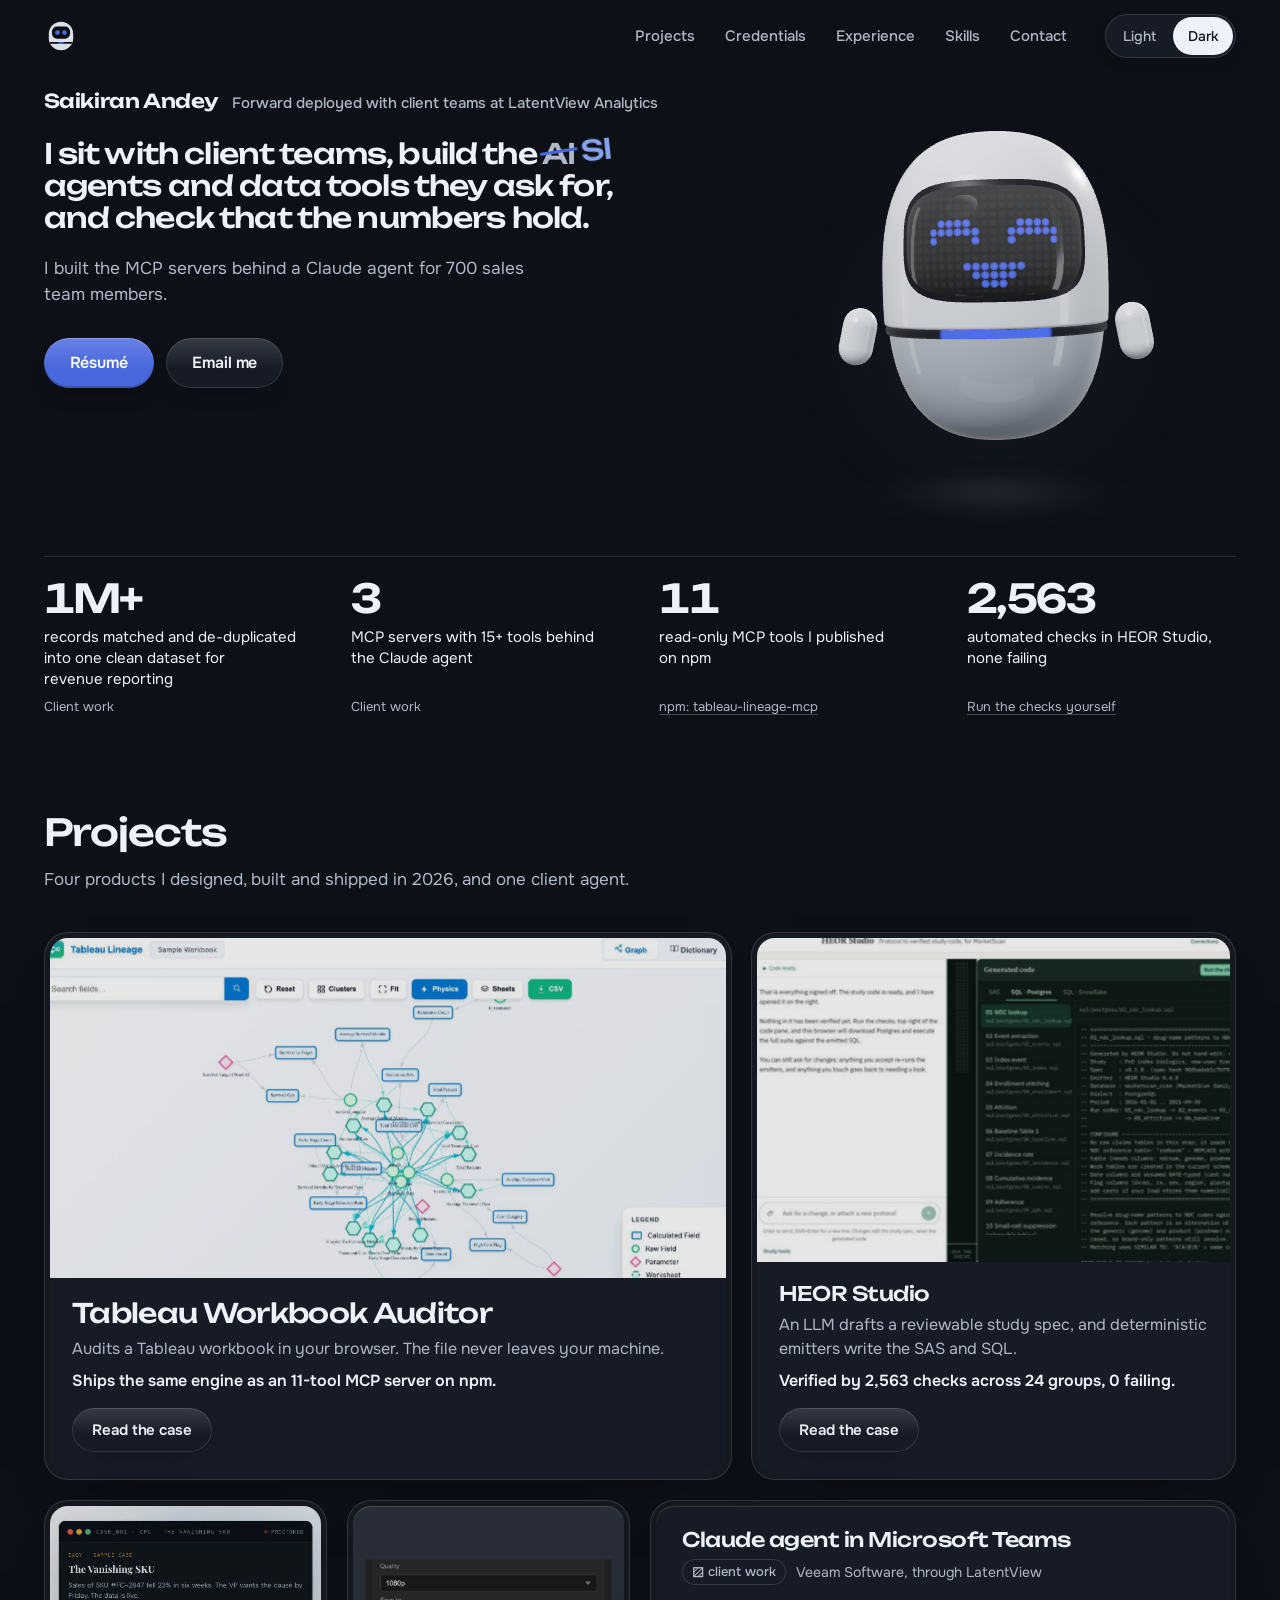
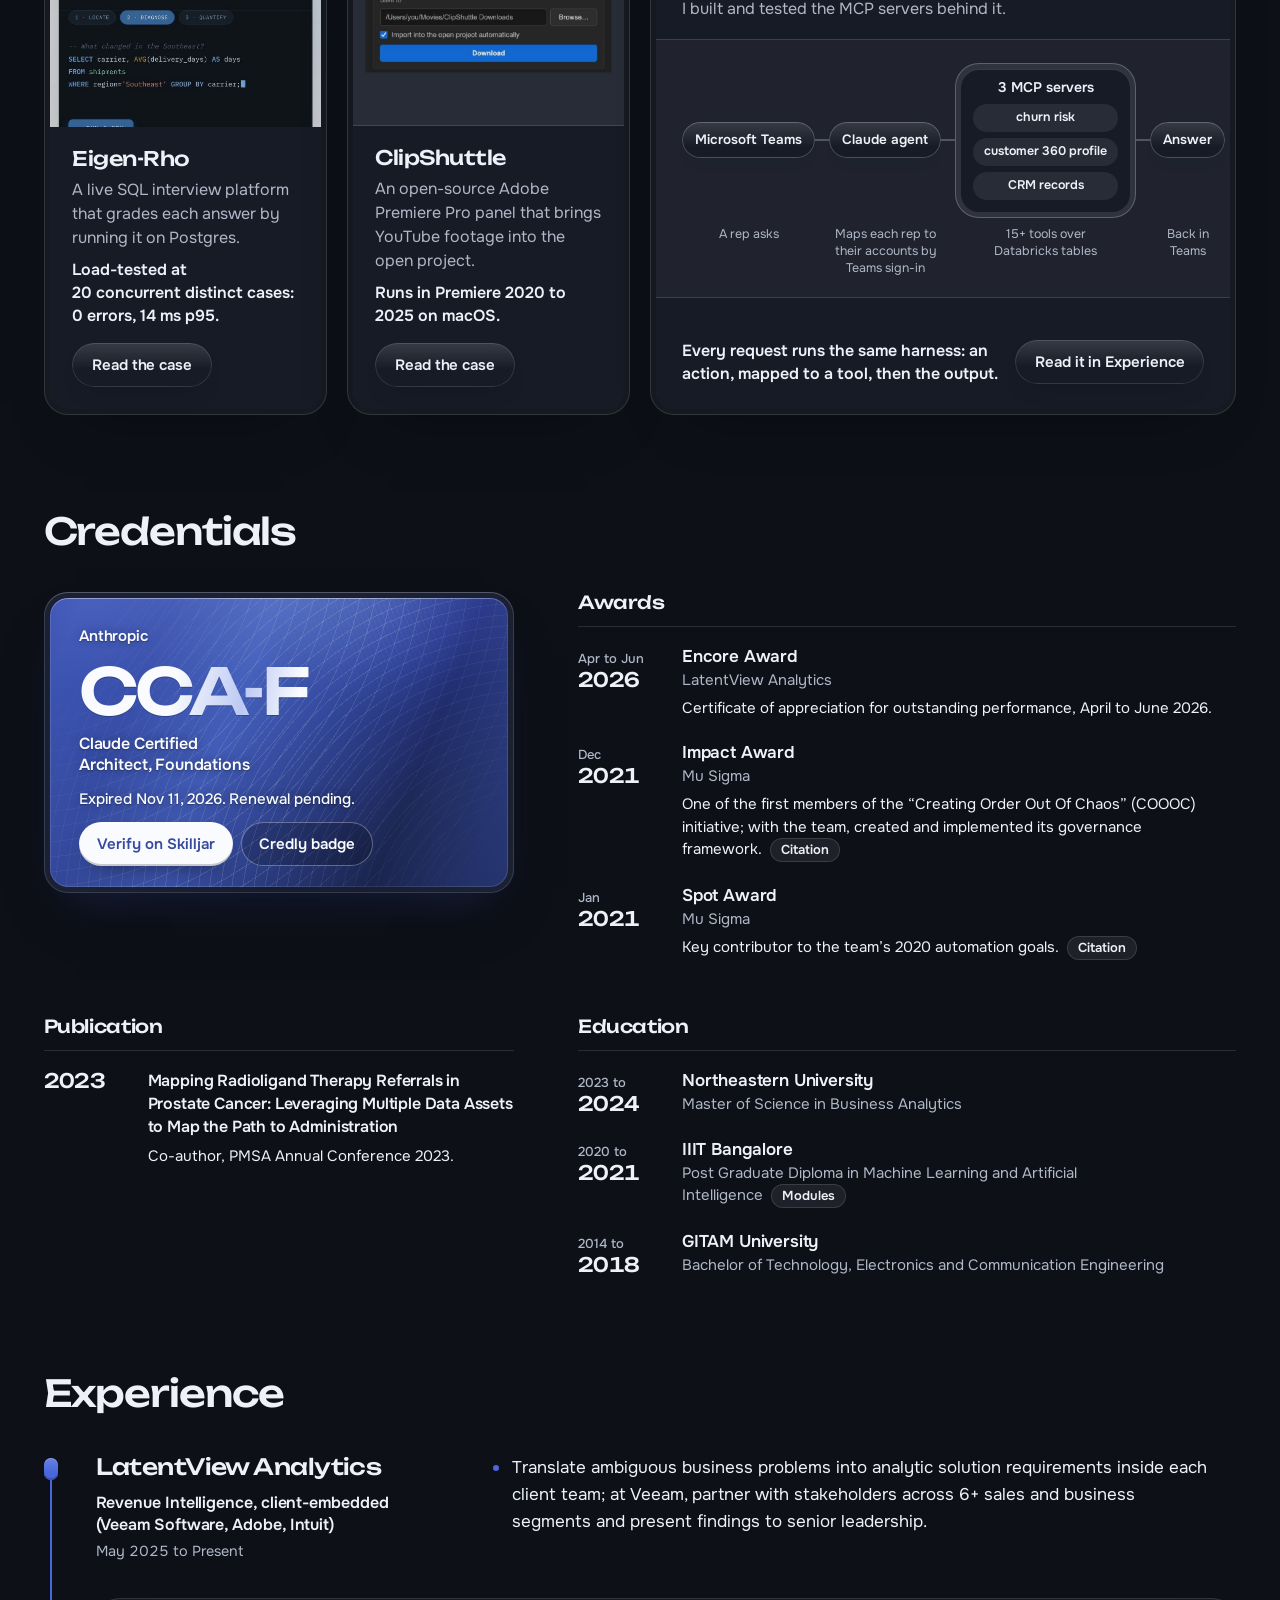
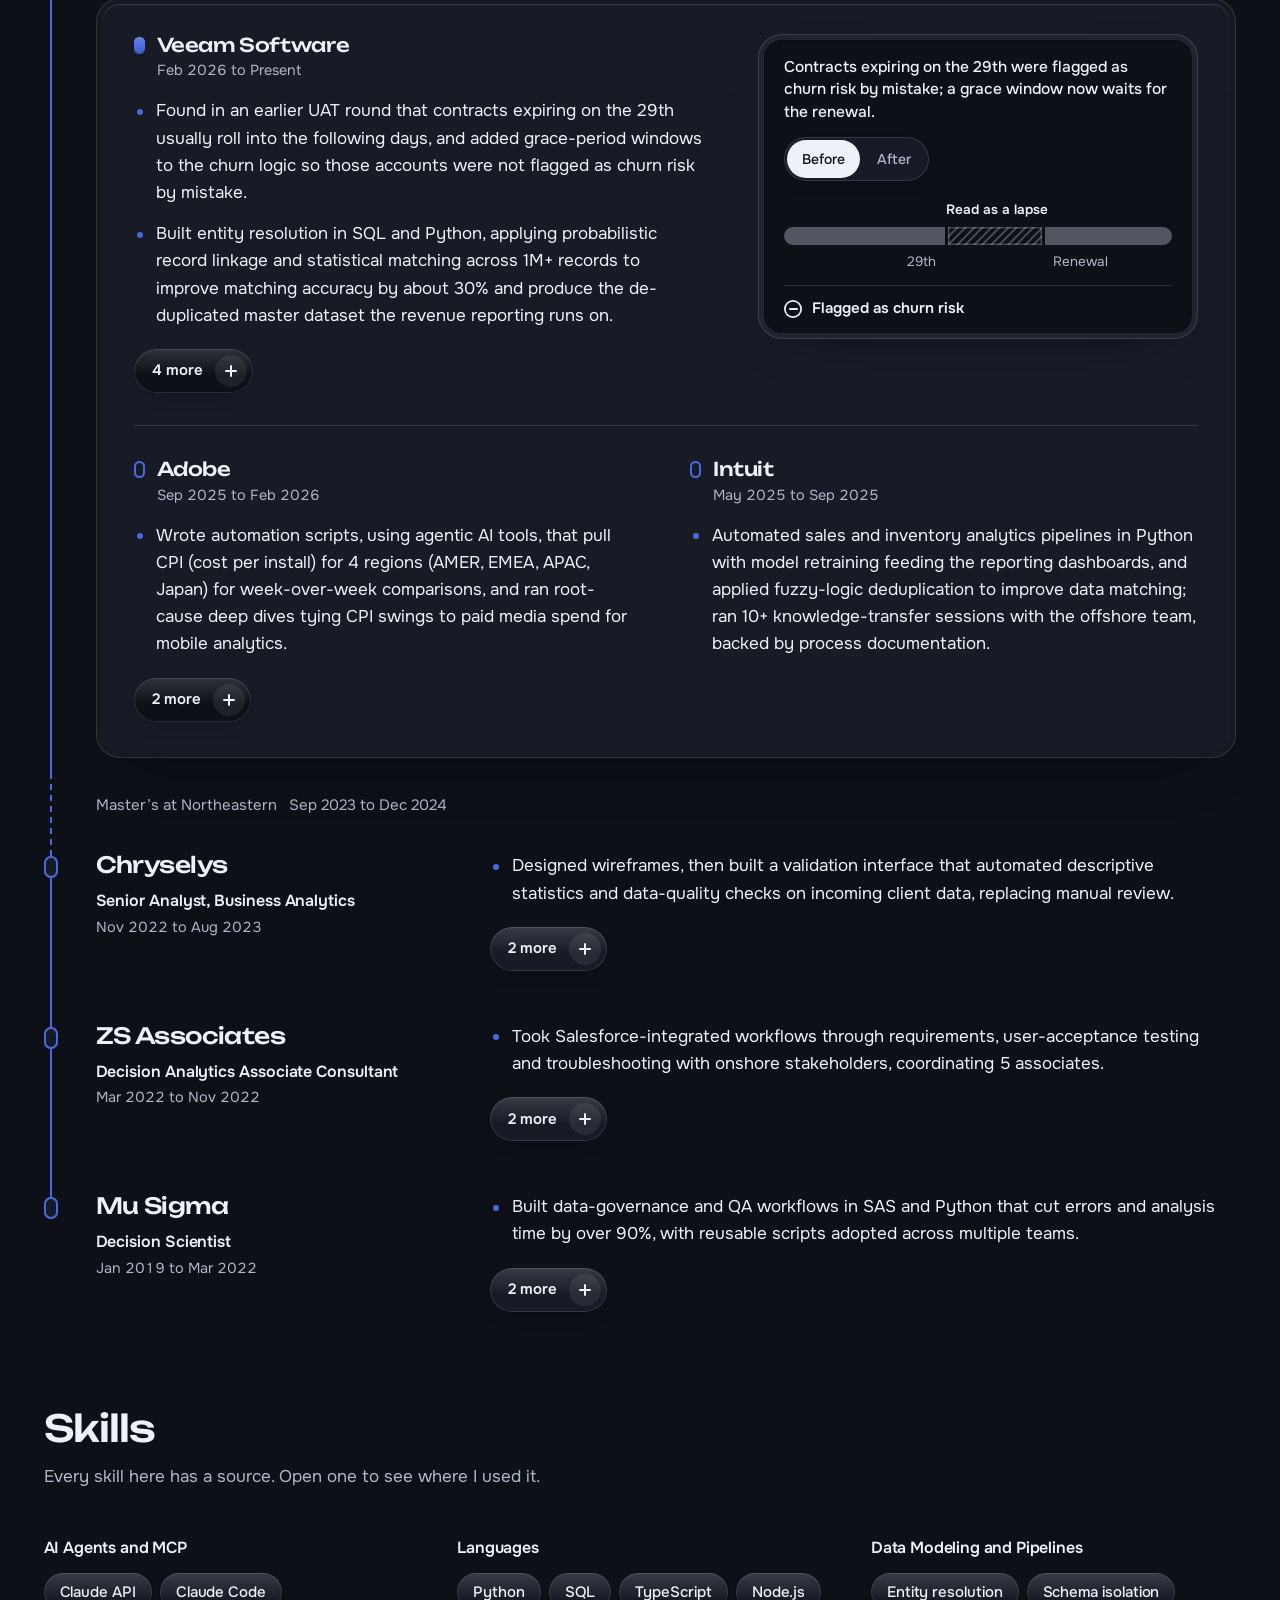
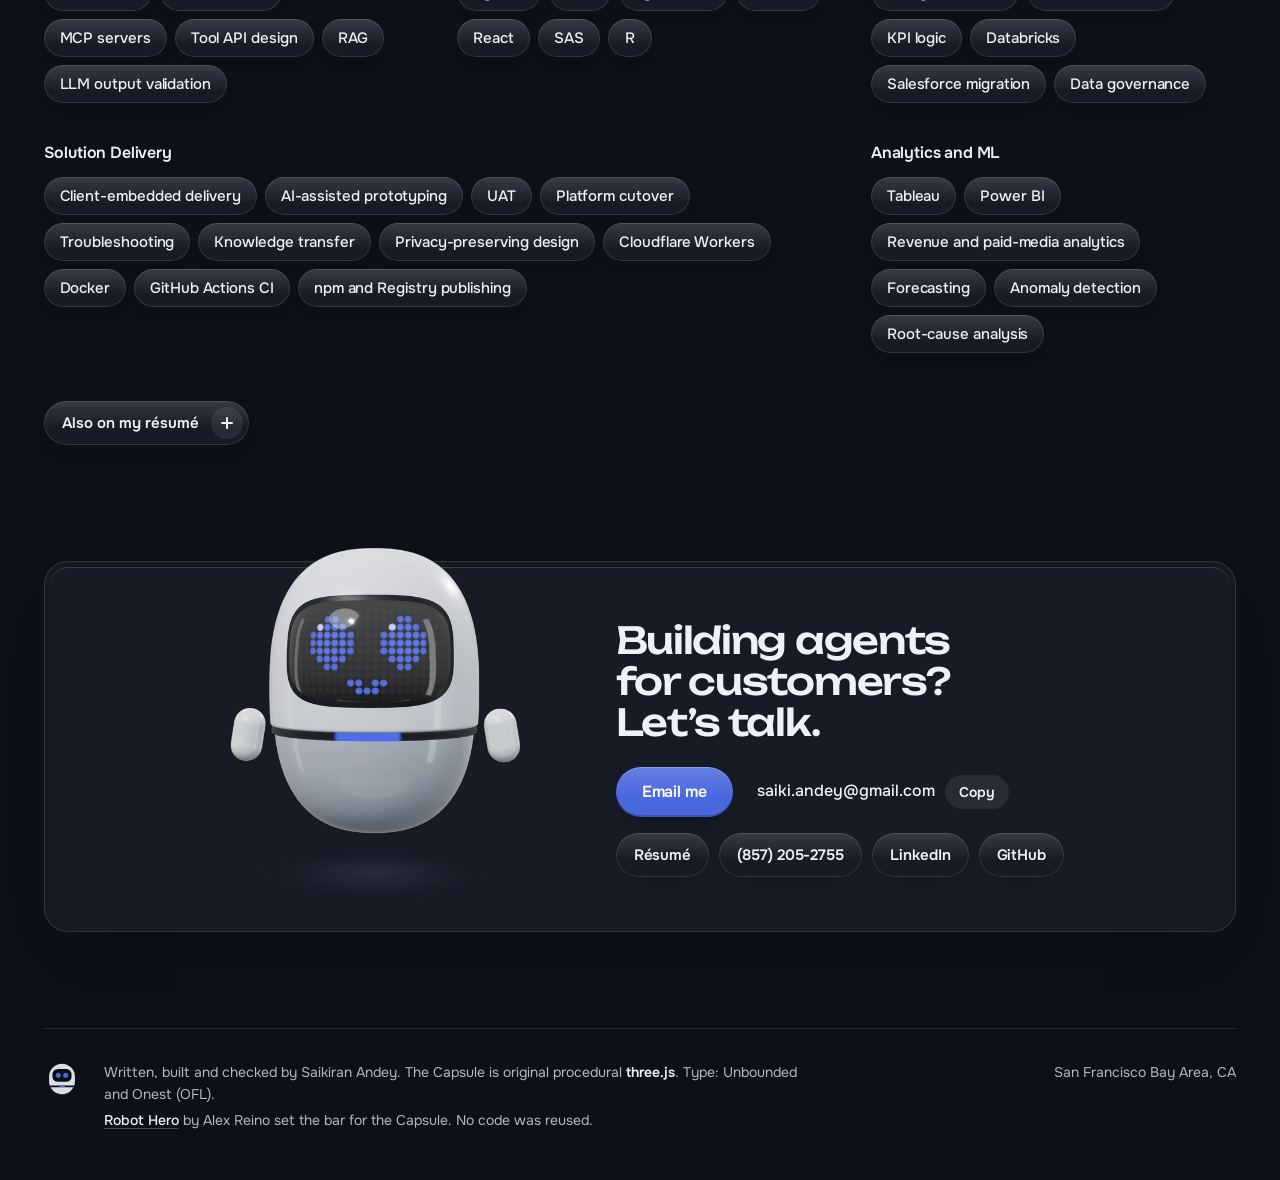
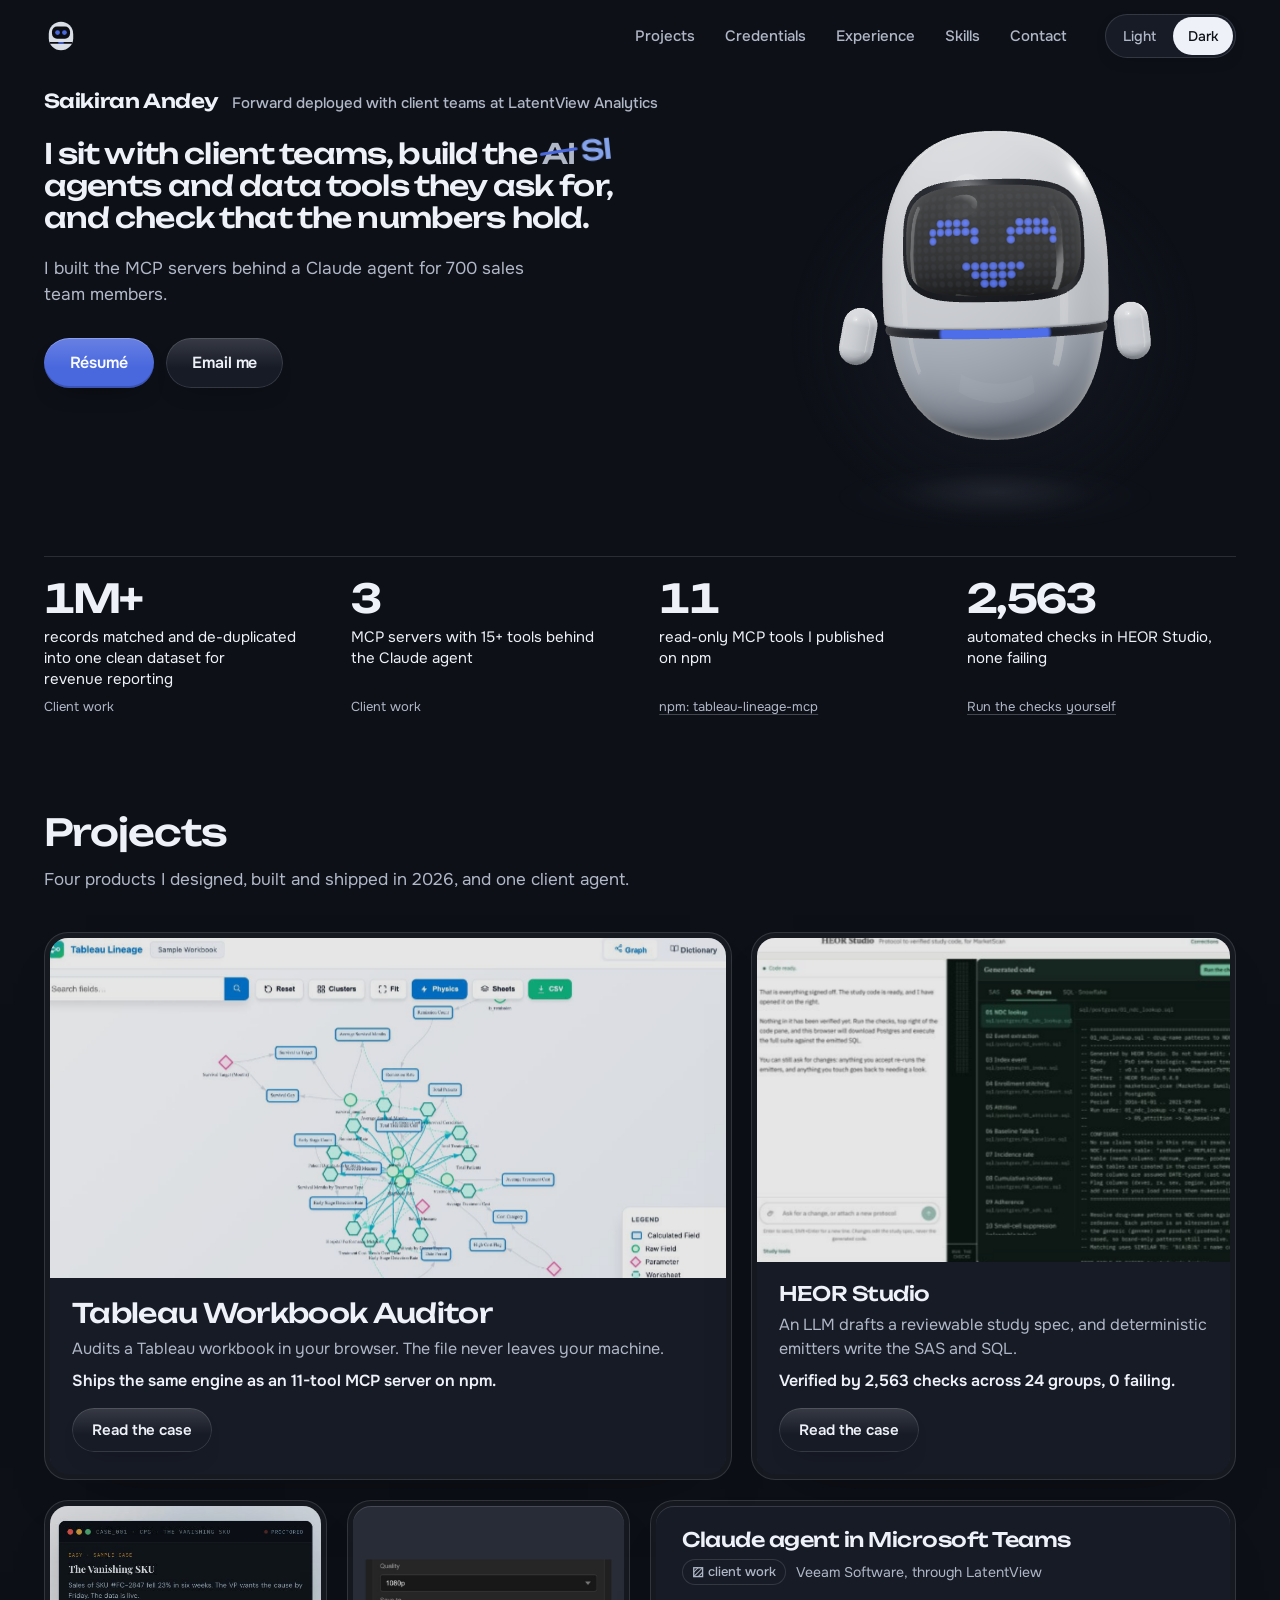
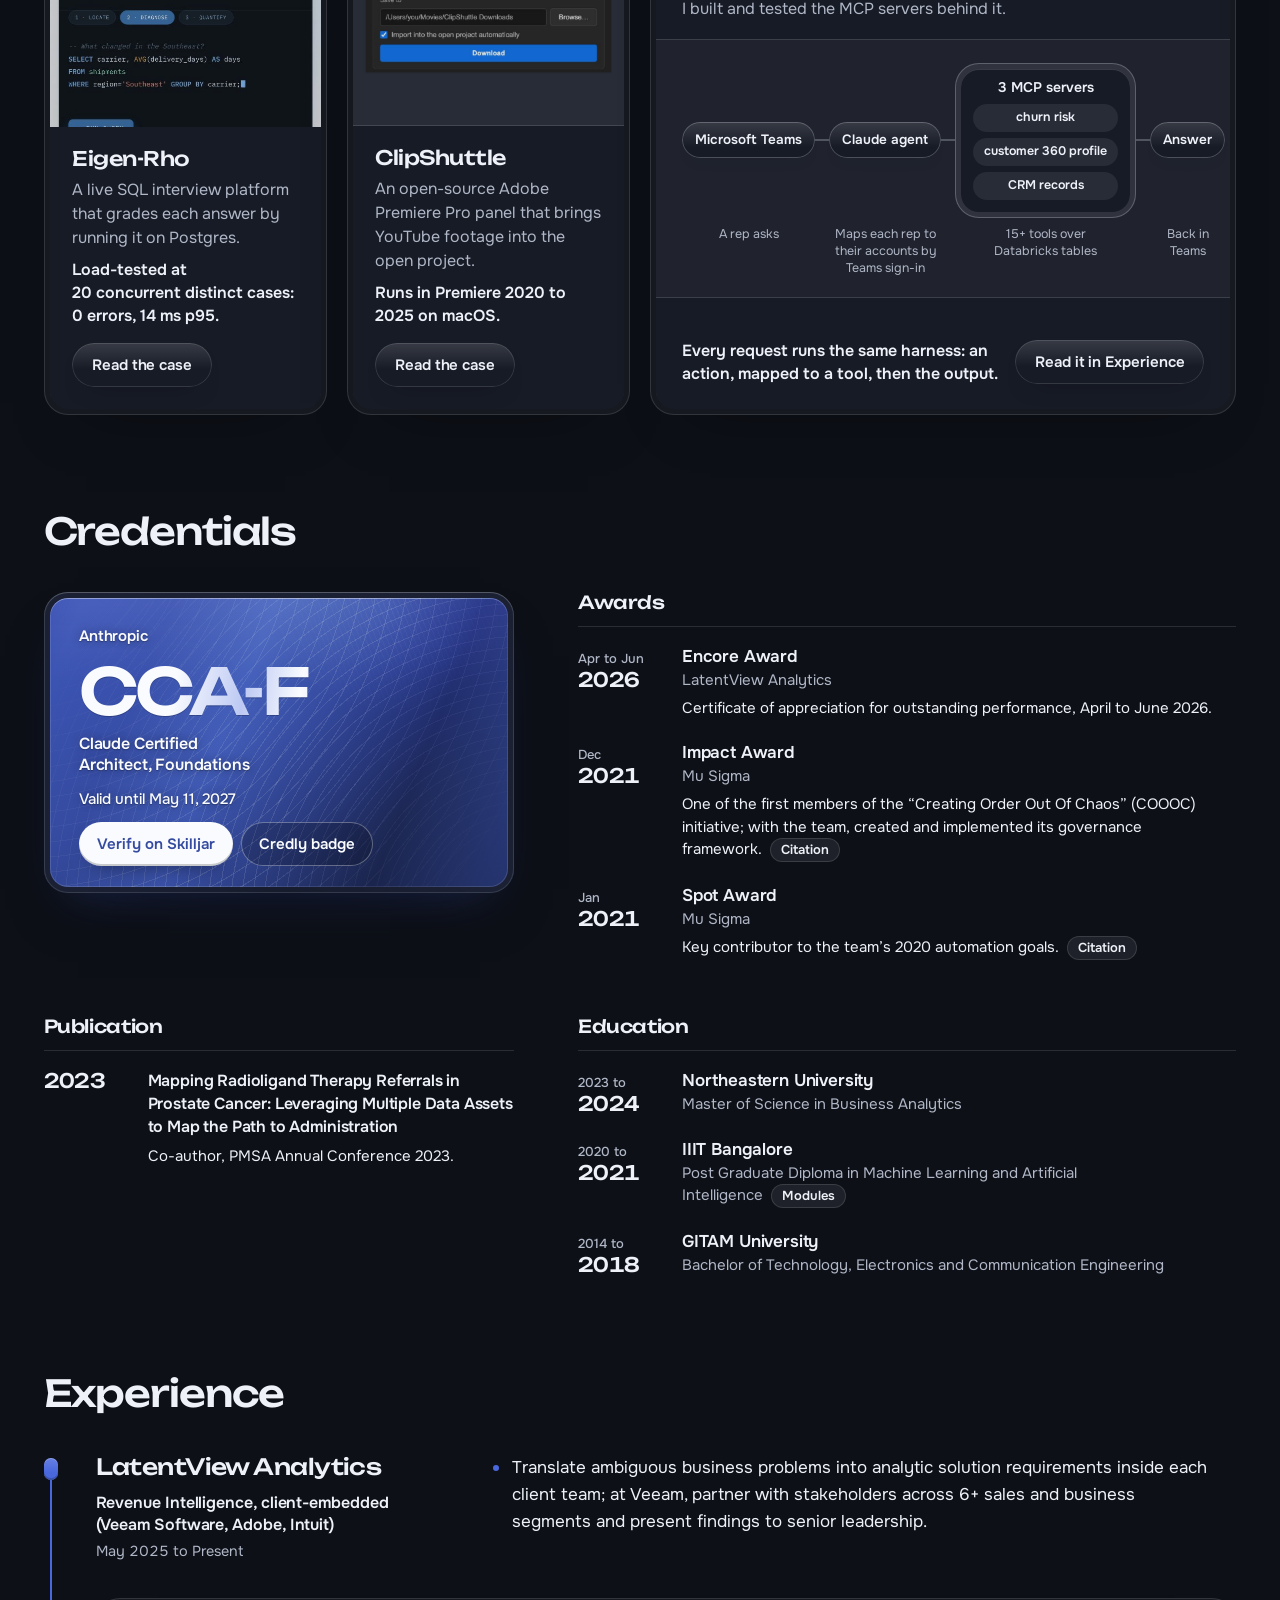
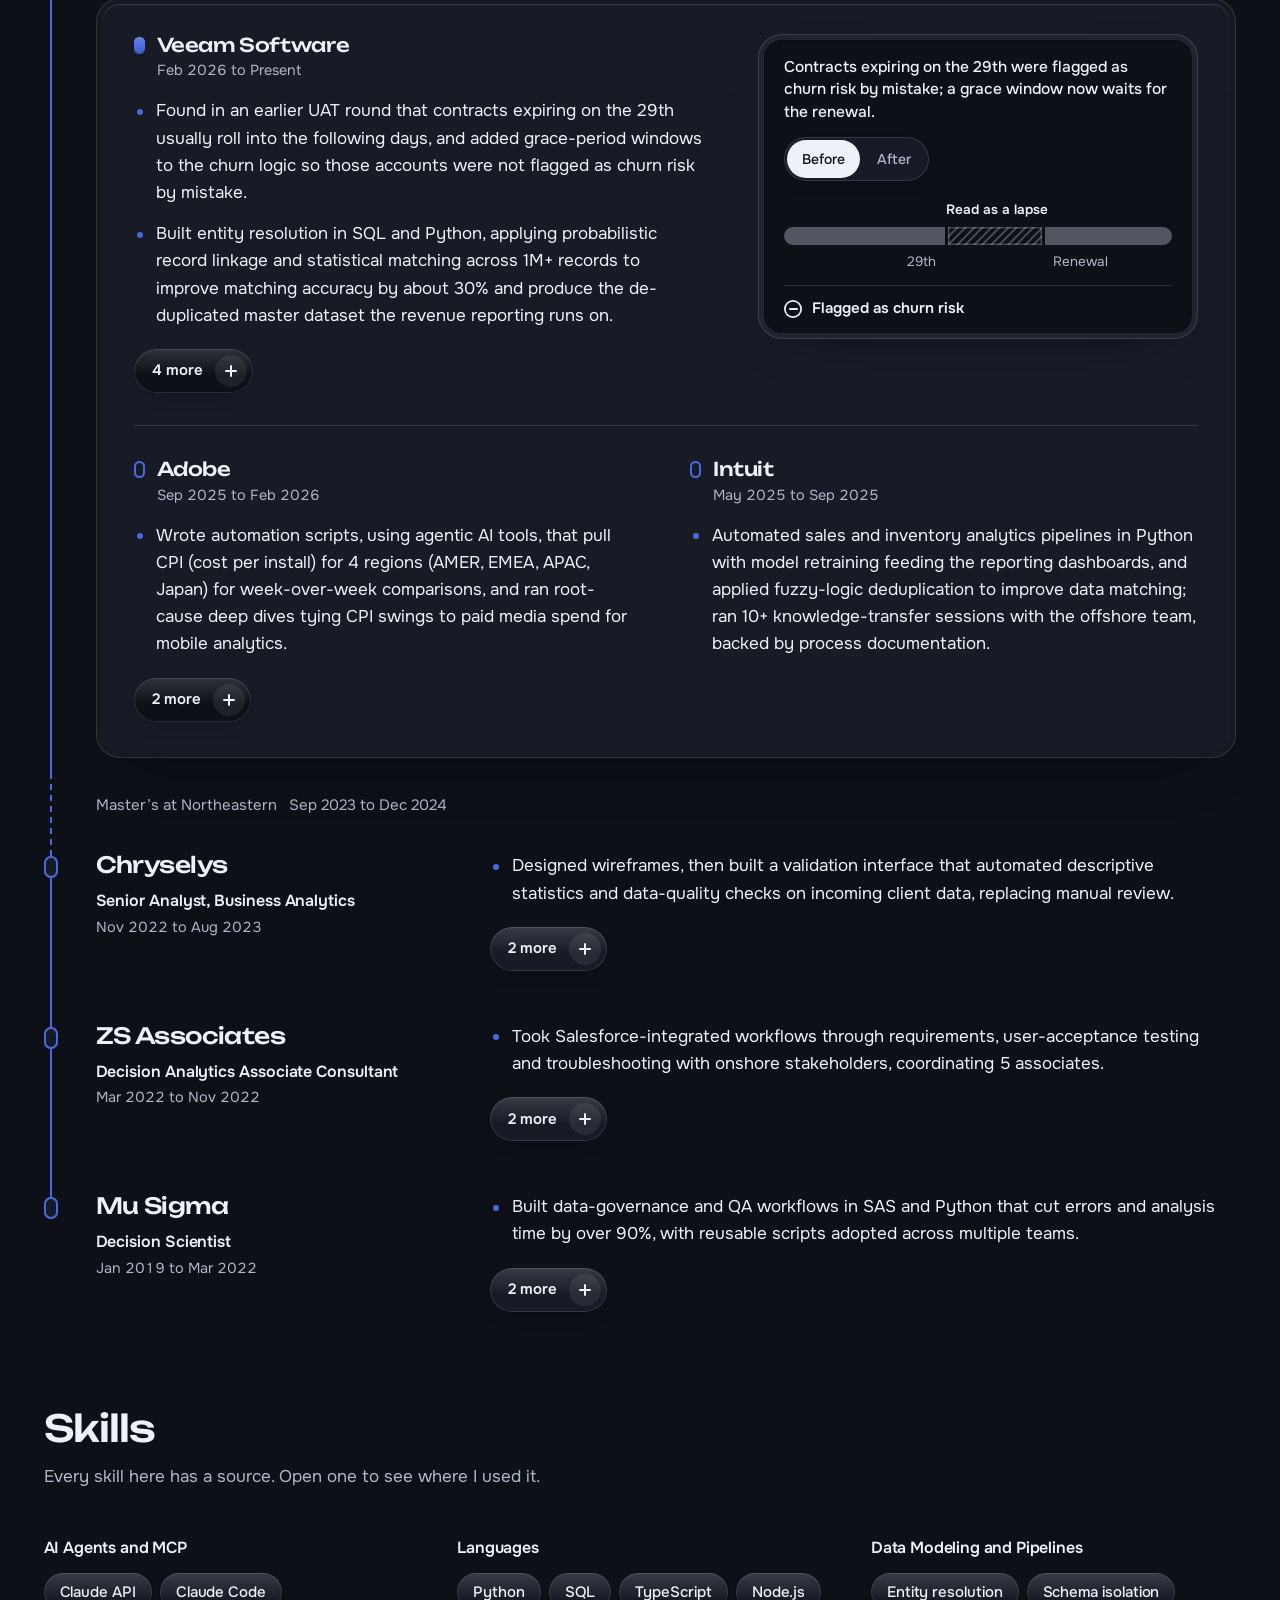
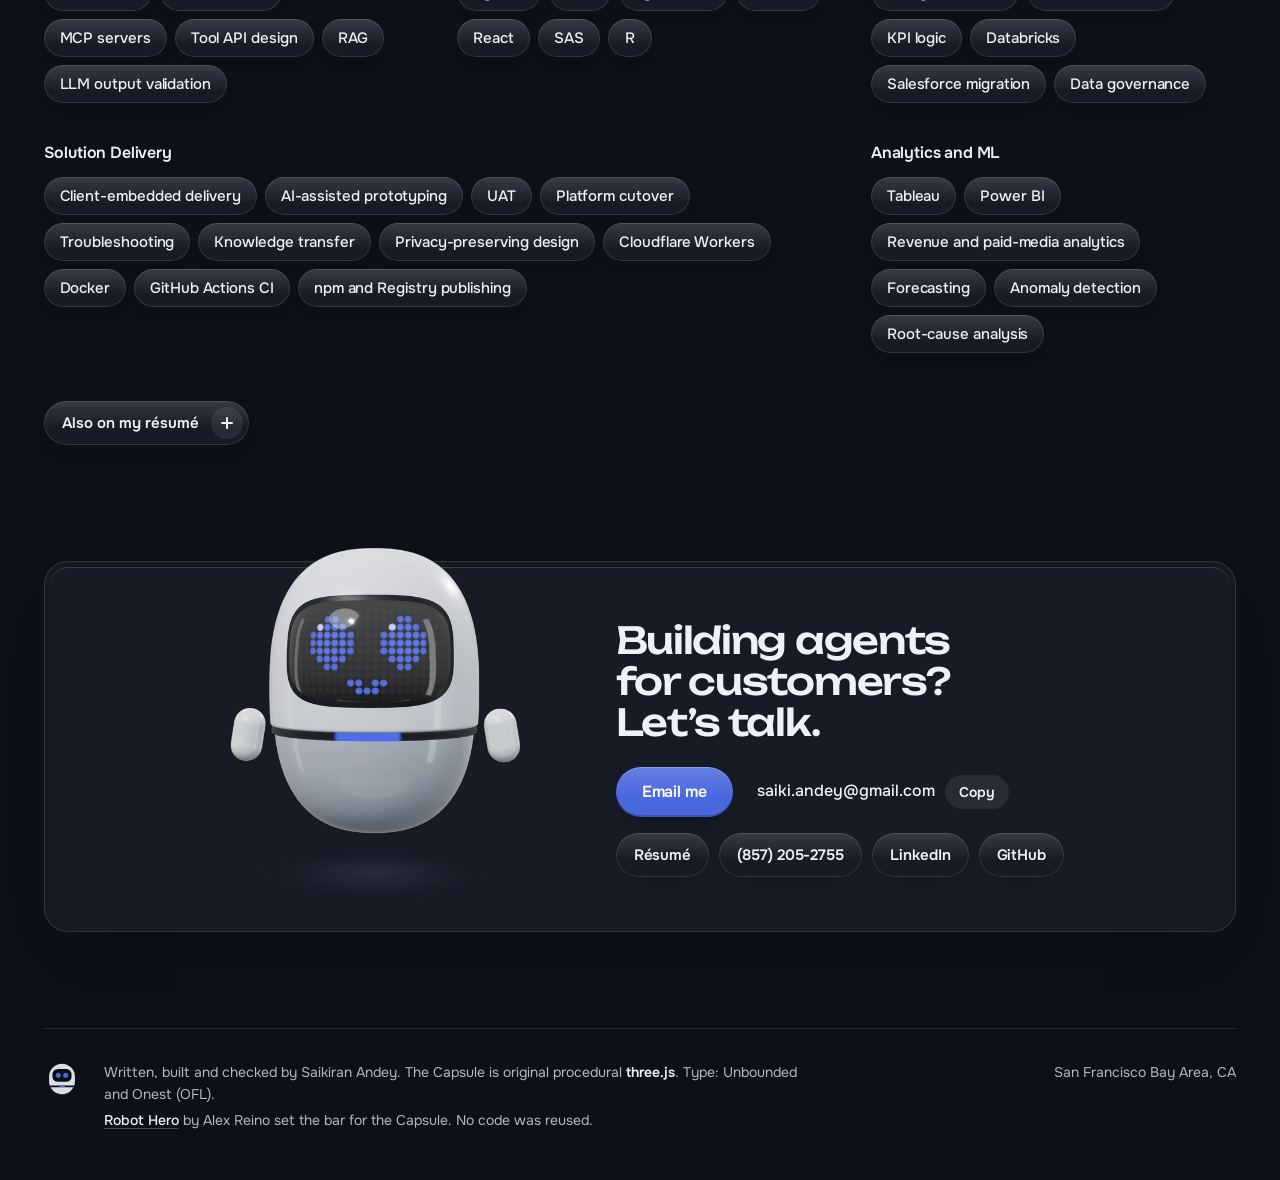
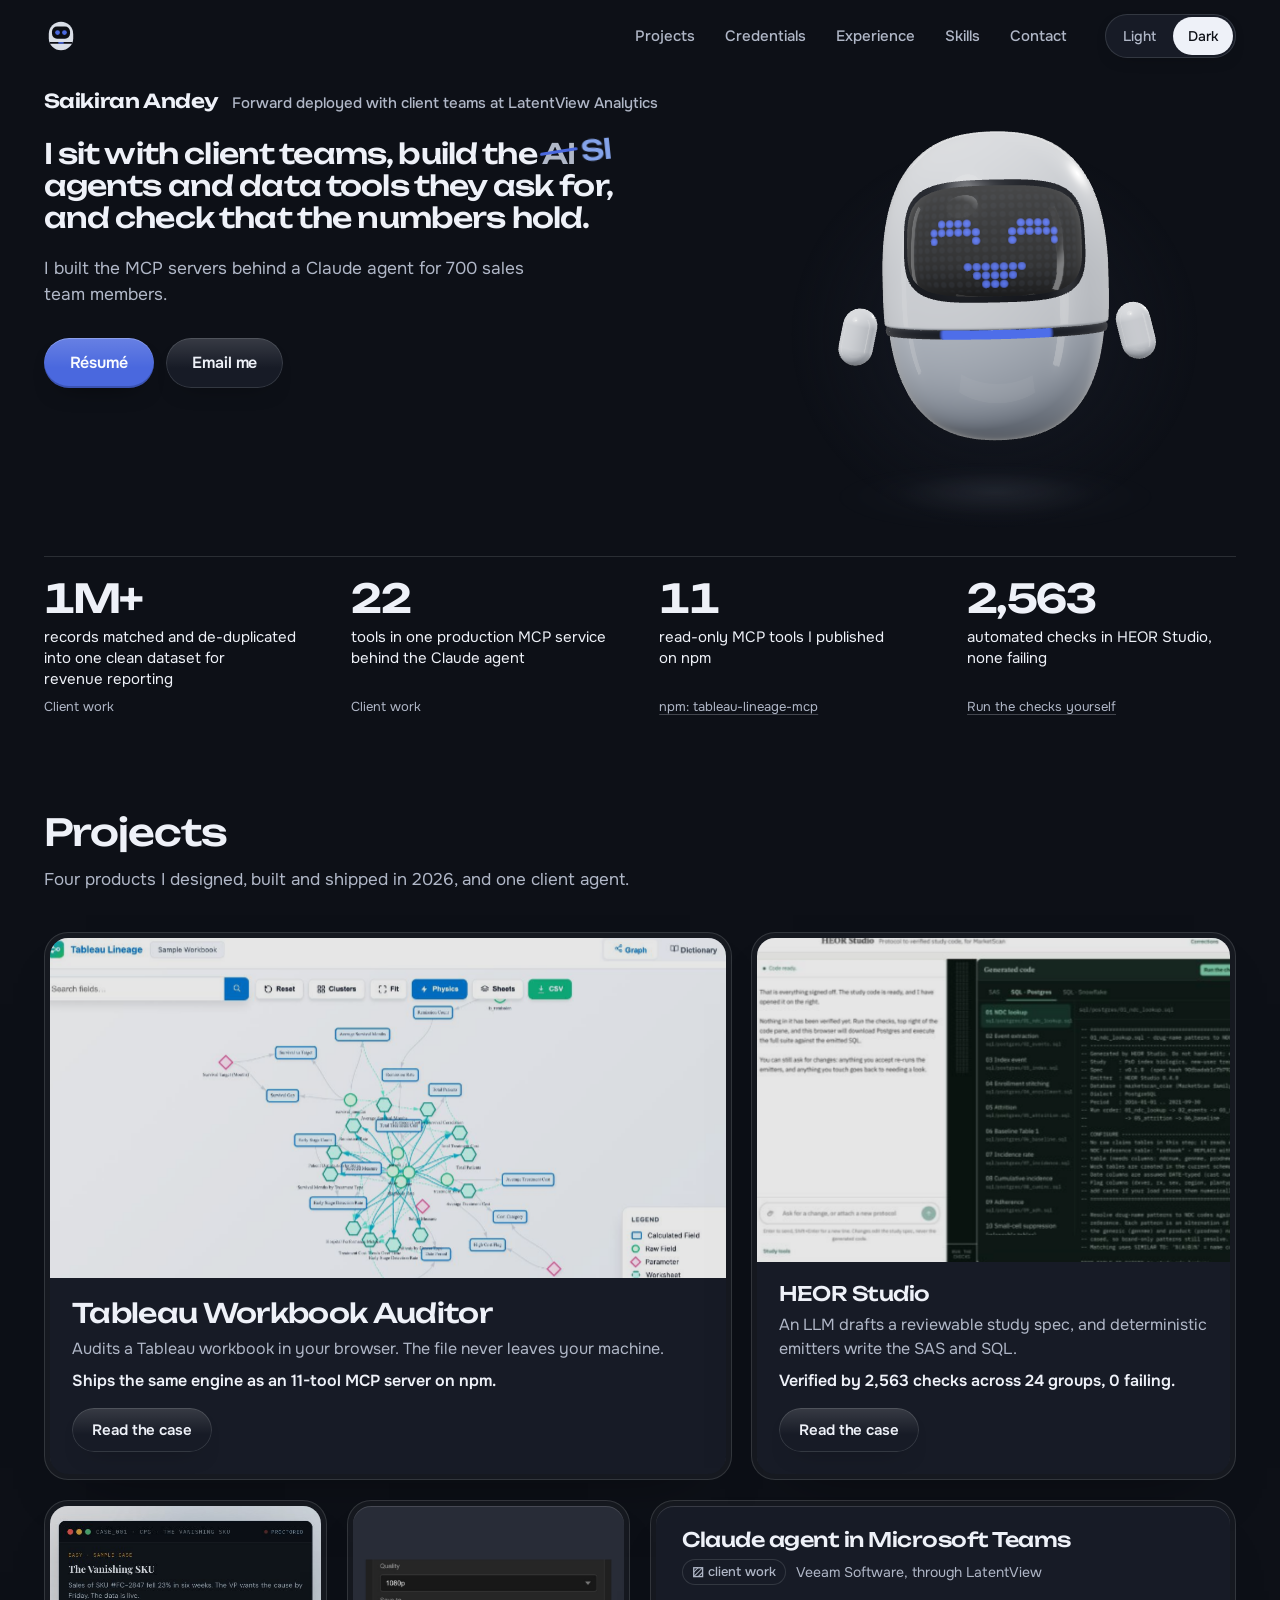
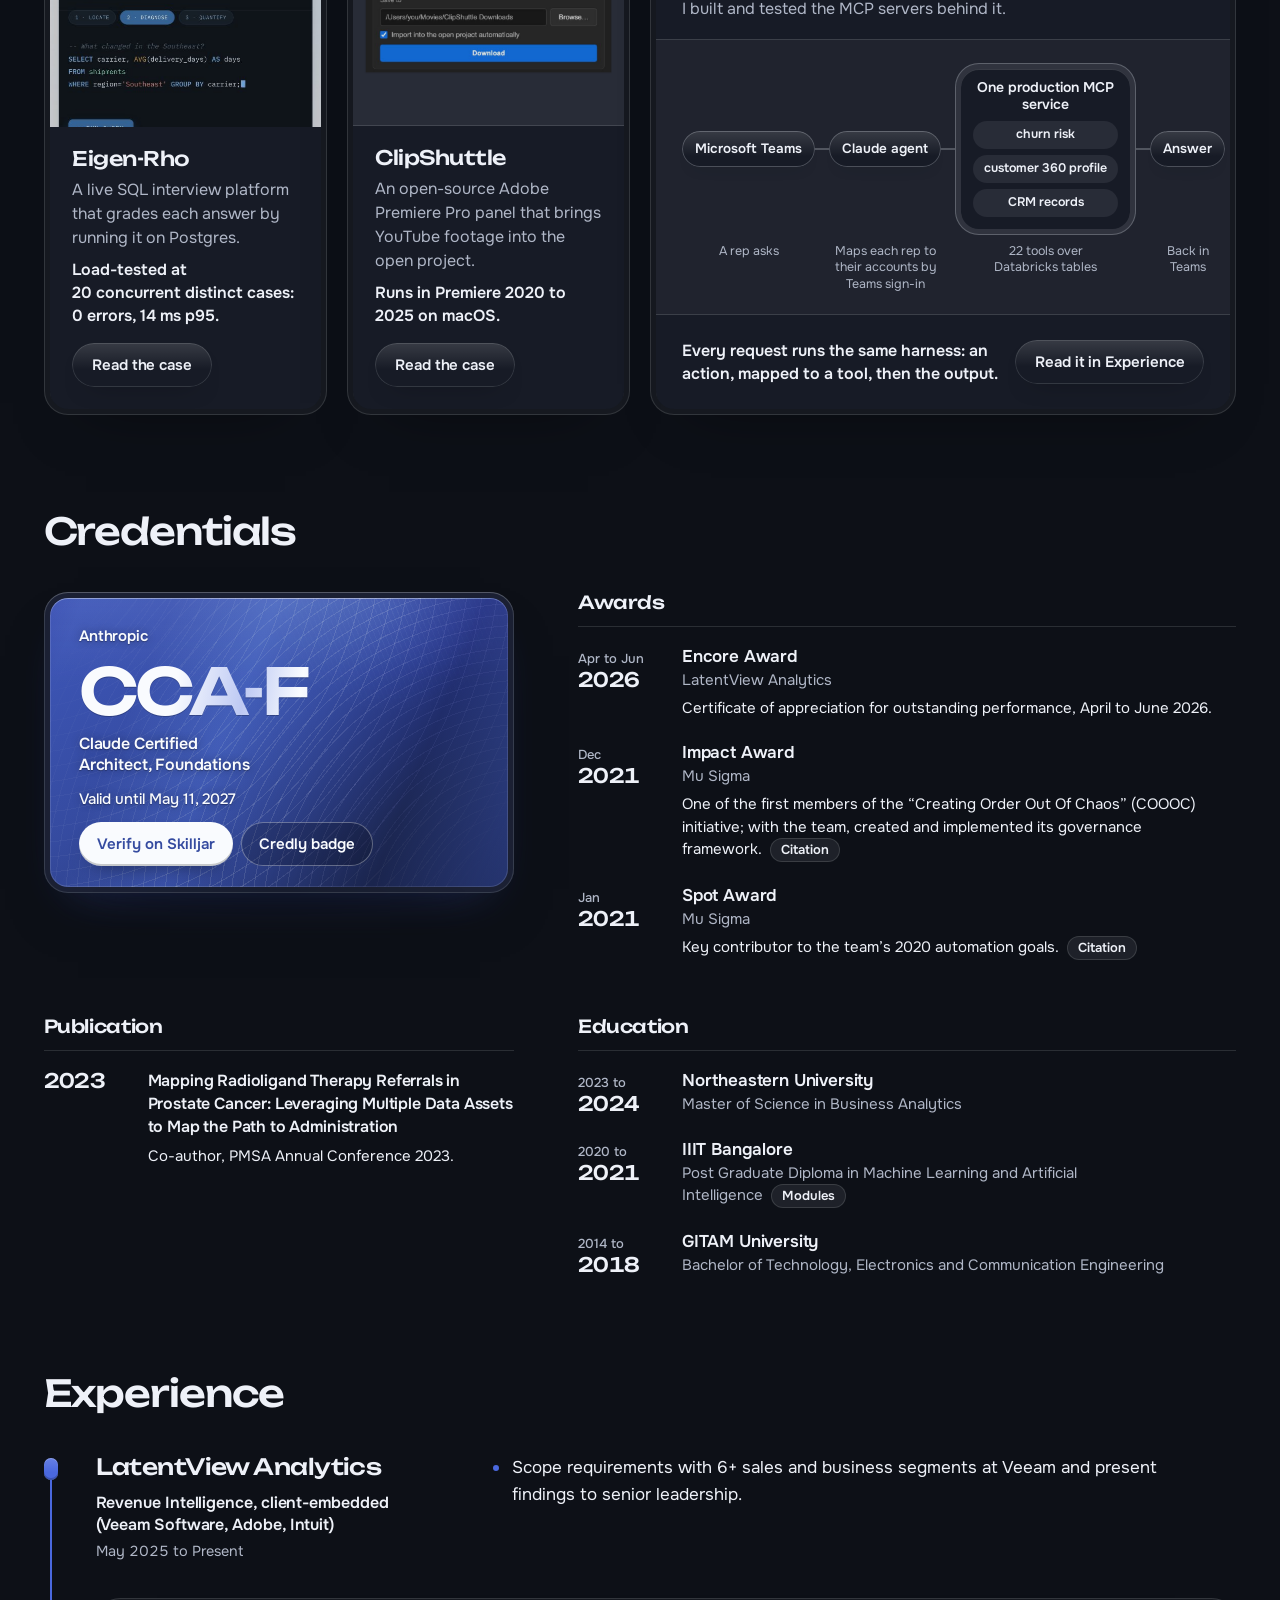
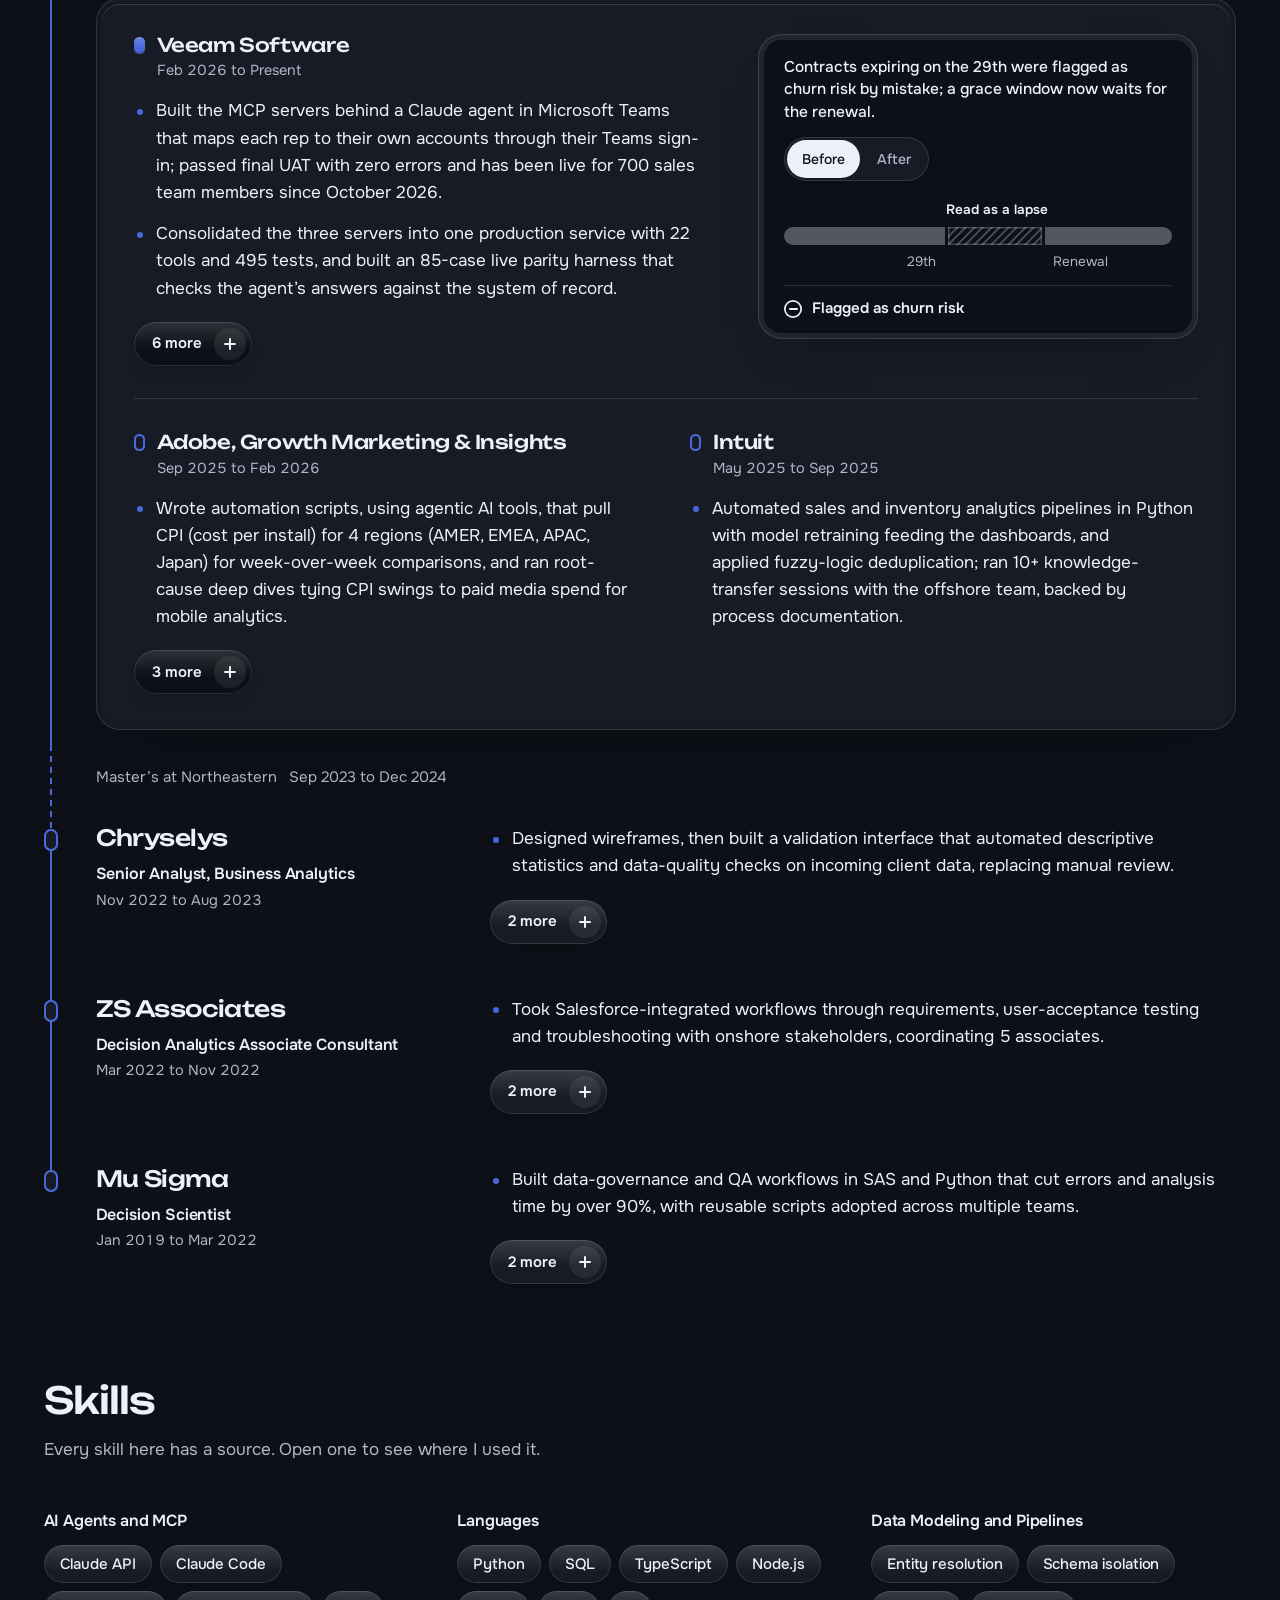
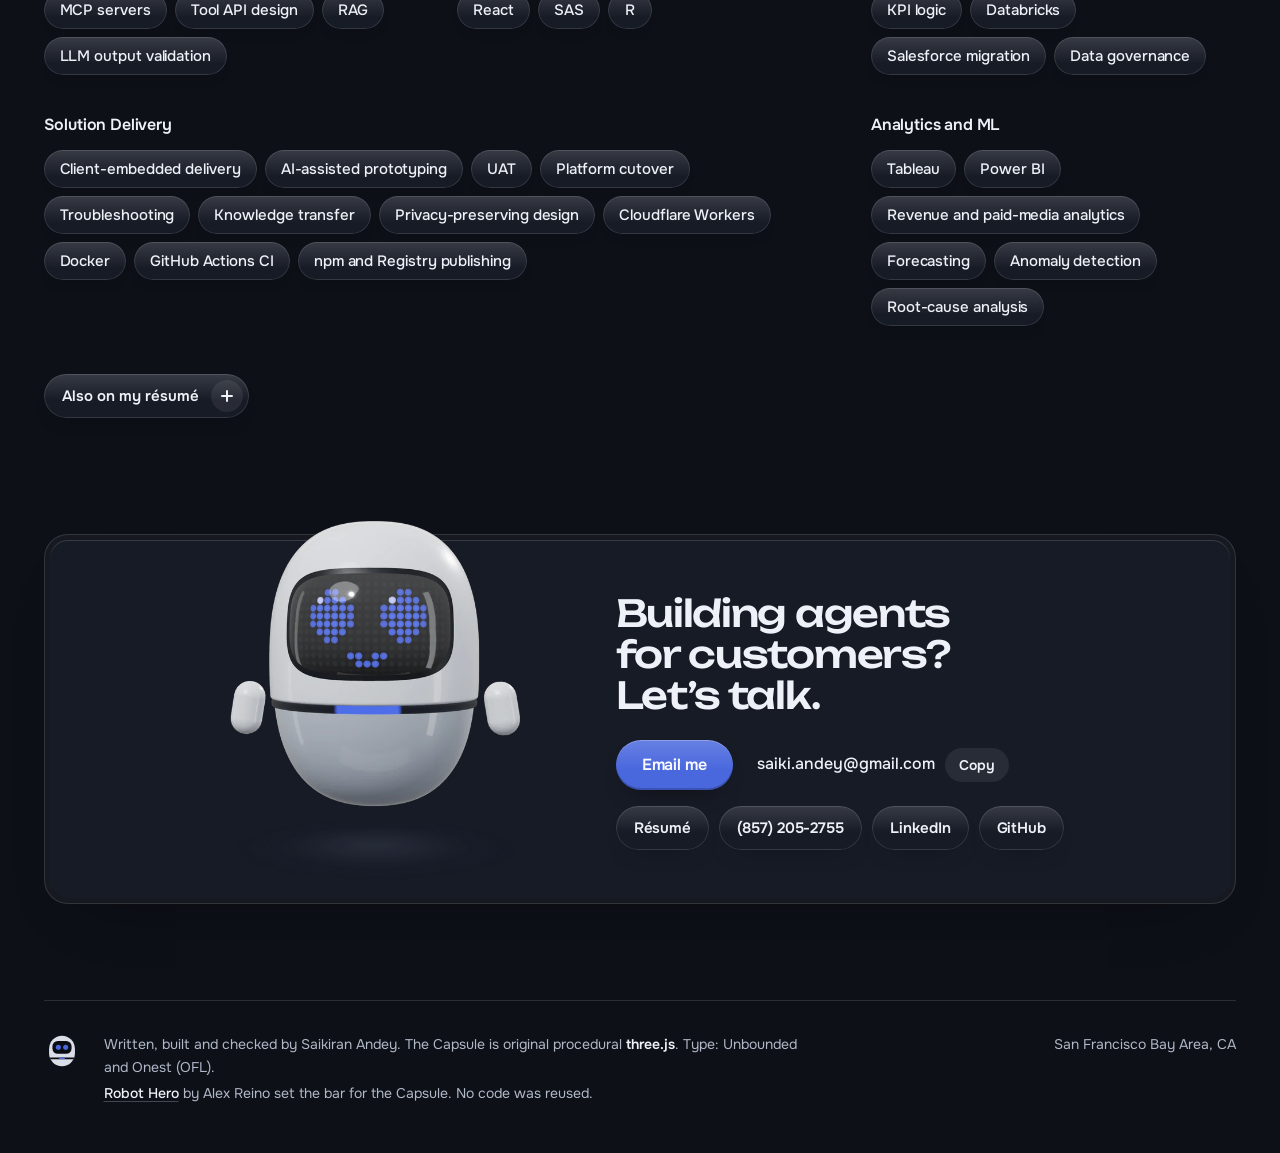
